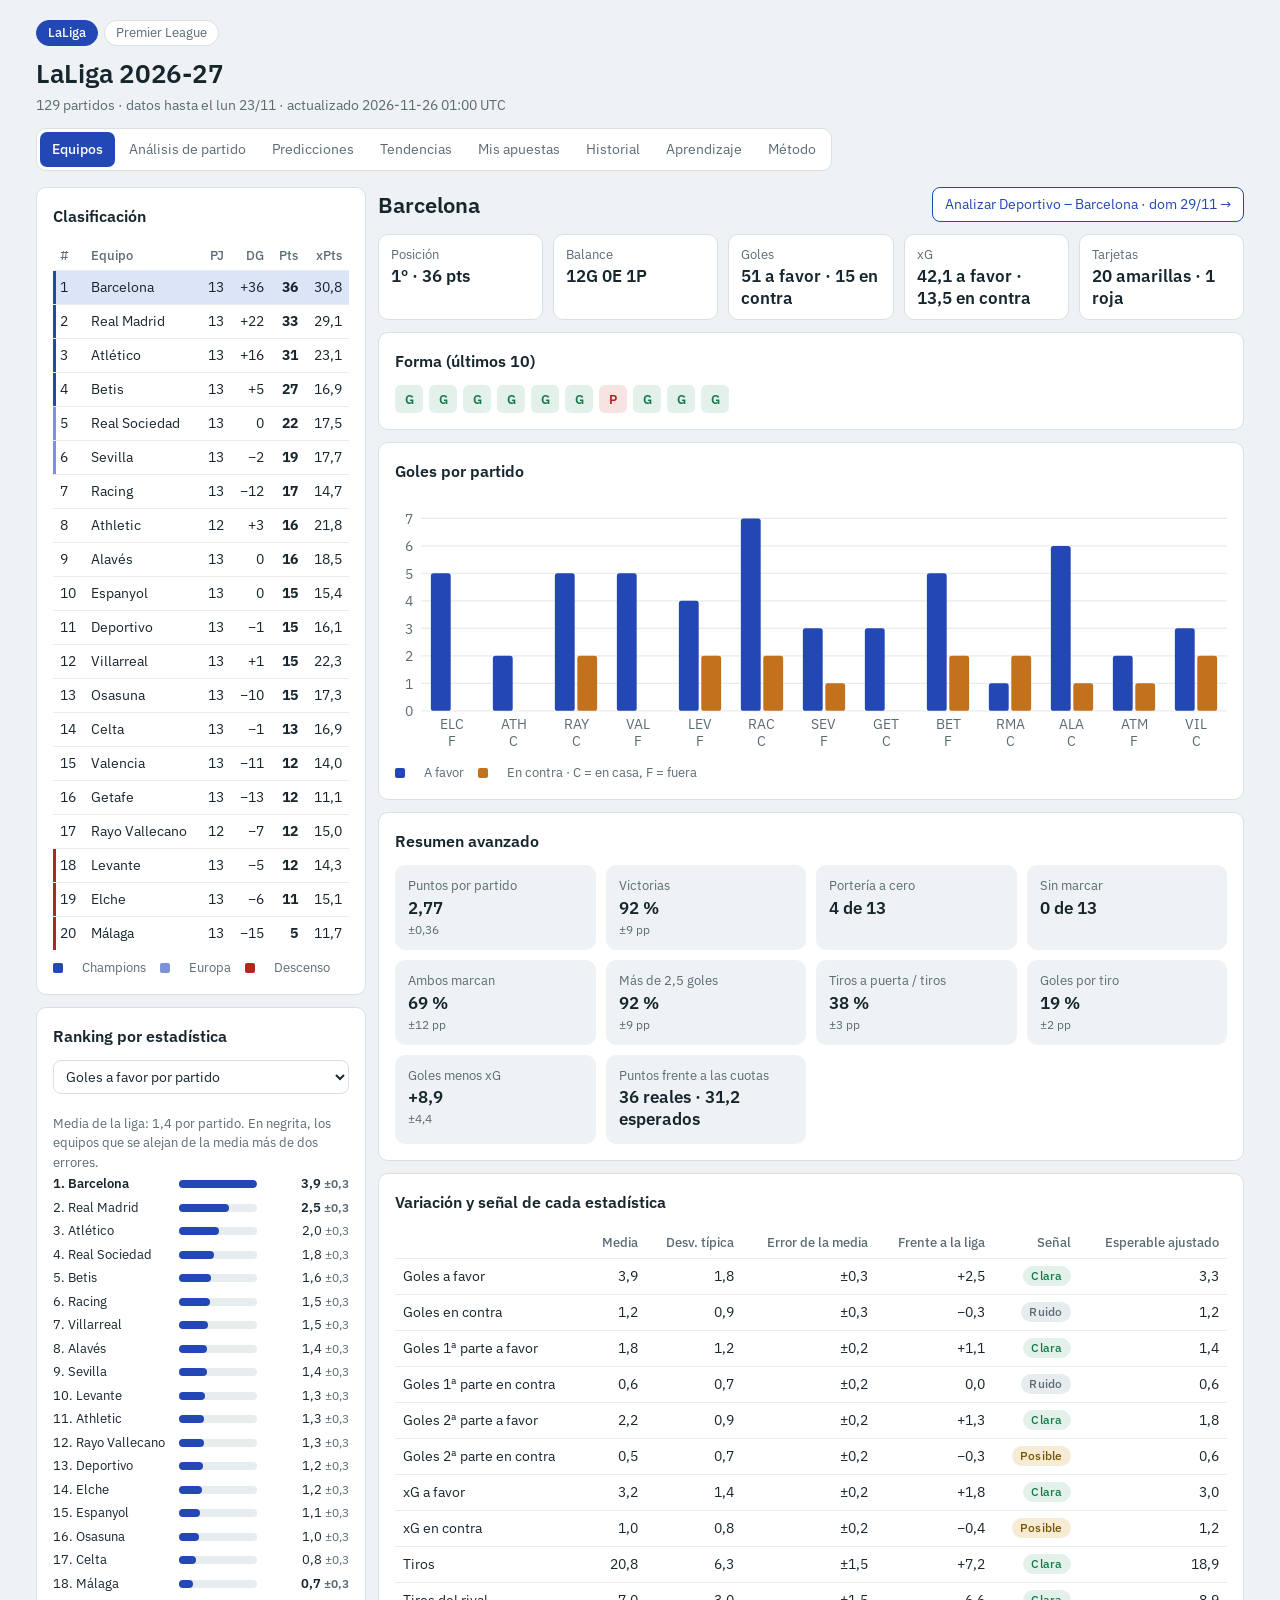
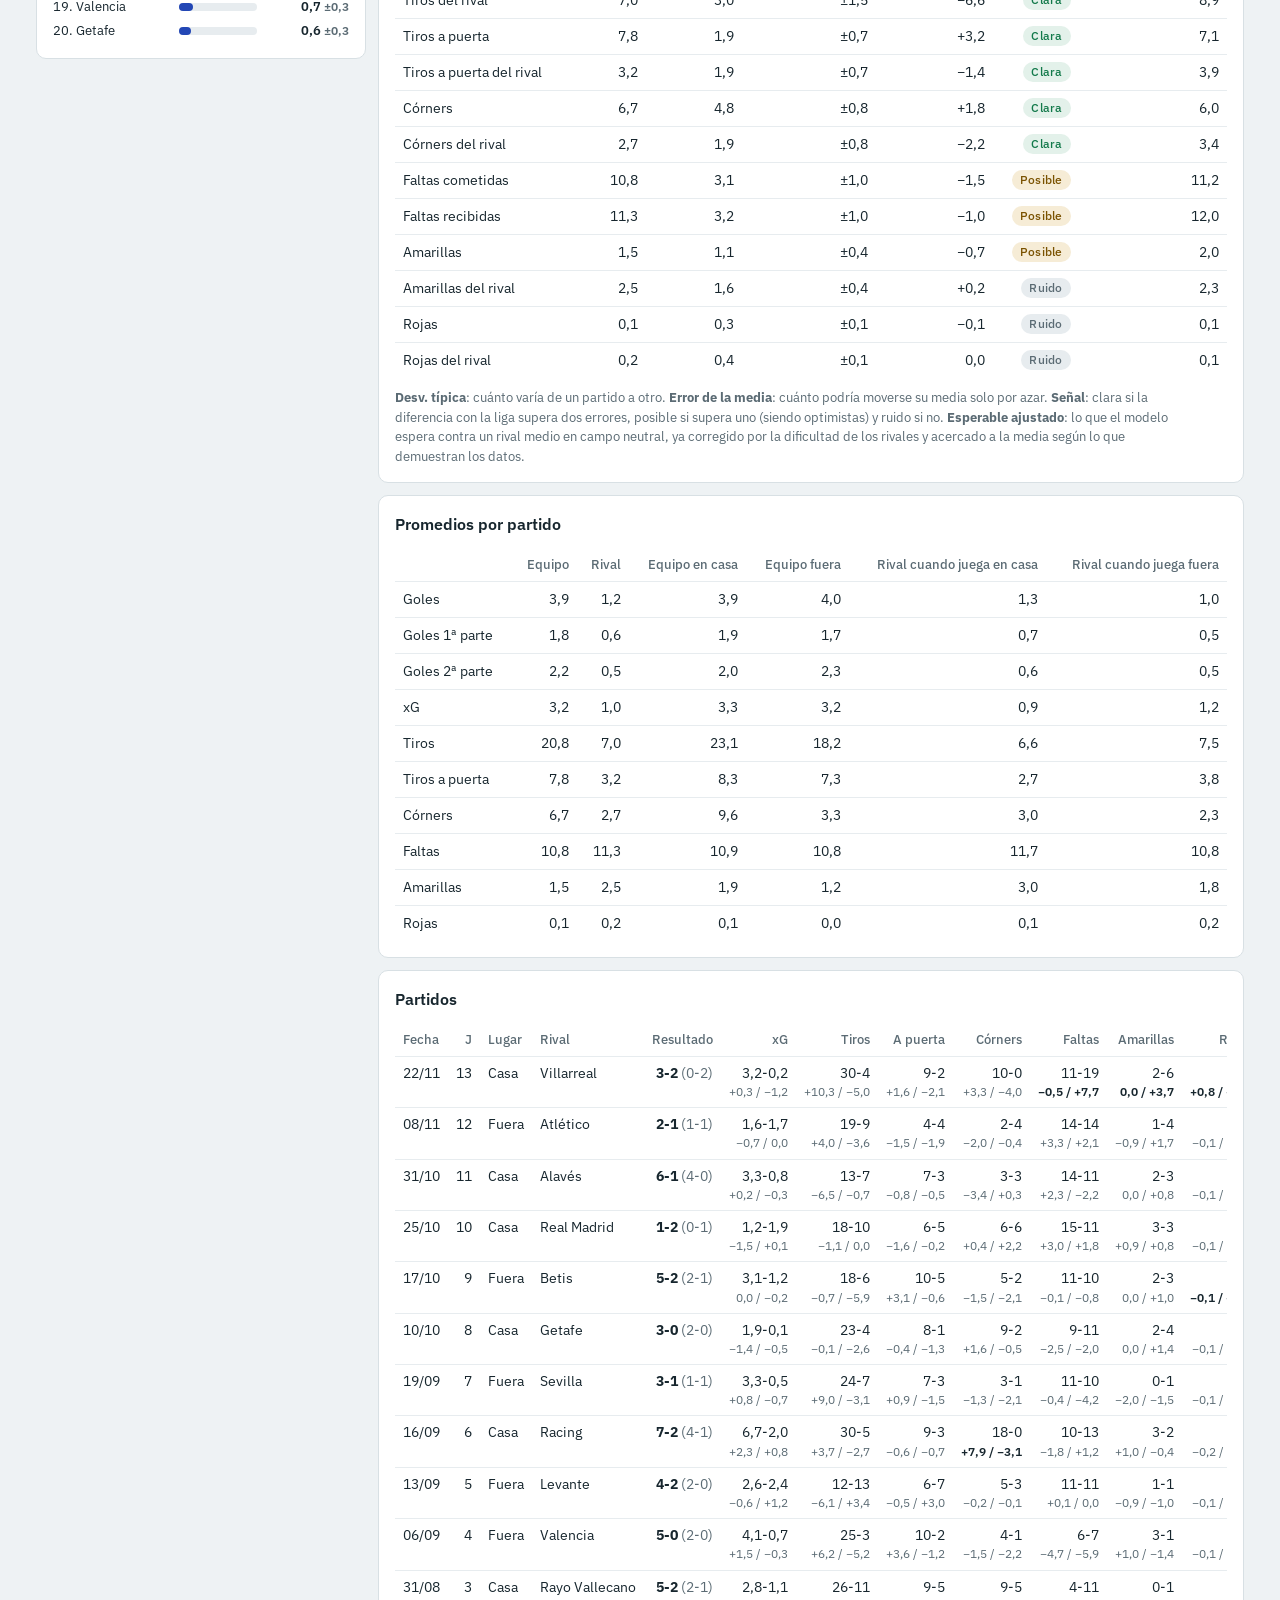
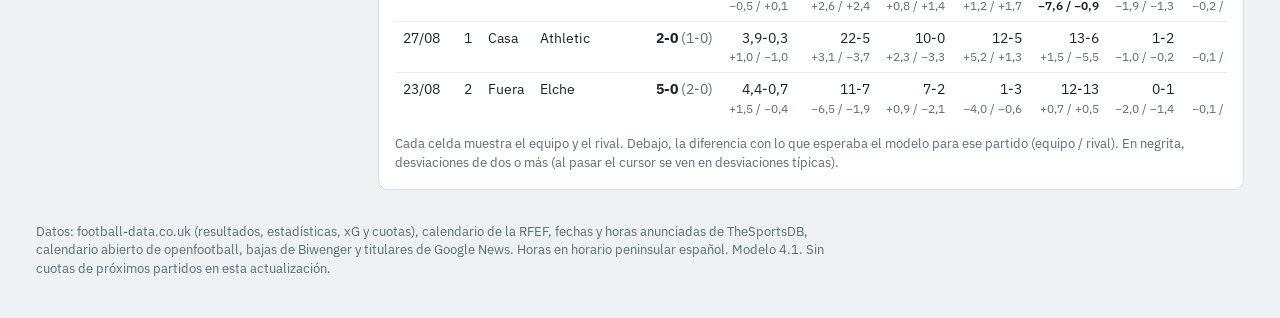
==== index.html @ 77616271 "Actualizar datos" ====
<!doctype html>
<html lang="es">
<meta charset="utf-8">
<meta name="viewport" content="width=device-width, initial-scale=1, viewport-fit=cover">
<title>LaLiga 2026-27</title>
<meta name="claude:viewport-fit-sides" content="cover">
<meta name="description" content="LaLiga 2026-27: clasificación, estadísticas, análisis de partidos y predicciones con datos solo de esta temporada, con un modelo que aprende cada jornada.">
<link rel="preconnect" href="https://fonts.googleapis.com">
<link rel="preconnect" href="https://fonts.gstatic.com" crossorigin>
<link href="https://fonts.googleapis.com/css2?family=IBM+Plex+Mono:wght@500;600&family=IBM+Plex+Sans:wght@400;500;600&display=swap" rel="stylesheet">
<style>/* Panel de datos: cabecera con resumen y pestañas; columnas que se apilan en móvil; tablas densas con cifras tabulares. */
:root{
  --bg:#EEF2F4;--s:#FFFFFF;--ink:#17262E;--mu:#5B6B74;--ln:#D8E0E4;--ln2:#E7ECEF;
  --ac:#2347B5;--on-ac:#FFFFFF;--as:#DCE4F8;
  --s1:#2347B5;--s2:#C2711C;--nt:#9AA5AB;--on1:#FFFFFF;--on2:#17262E;--on3:#17262E;
  --up:#12794A;--upb:#E3F1EA;--dn:#B3261E;--dnb:#F7E3E1;--wr:#7A5200;--wrb:#F6ECD6;
  --ucl:#2347B5;--uel:#7B93D6;--rel:#B3261E;
  --sans:"IBM Plex Sans",system-ui,-apple-system,"Segoe UI",sans-serif;
  --mono:"IBM Plex Mono",ui-monospace,SFMono-Regular,Menlo,monospace;
  color-scheme:light;
  padding-top:env(safe-area-inset-top,0px);padding-bottom:env(safe-area-inset-bottom,0px);
}
@media (prefers-color-scheme:dark){:root:not([data-theme="light"]){
  --bg:#10181D;--s:#18232A;--ink:#E7EEF1;--mu:#93A4AD;--ln:#2A3943;--ln2:#22303A;
  --ac:#7C9BFF;--on-ac:#0D1630;--as:#25335F;
  --s1:#6684EE;--s2:#BF7D33;--nt:#6E7C84;--on1:#0D1630;--on2:#1A1206;--on3:#0F171C;
  --up:#4CC98A;--upb:#163A2A;--dn:#FF8A80;--dnb:#43201E;--wr:#E8B860;--wrb:#3A2E14;
  --ucl:#7C9BFF;--uel:#4F66A8;--rel:#FF8A80;color-scheme:dark}}
:root[data-theme="dark"]{
  --bg:#10181D;--s:#18232A;--ink:#E7EEF1;--mu:#93A4AD;--ln:#2A3943;--ln2:#22303A;
  --ac:#7C9BFF;--on-ac:#0D1630;--as:#25335F;
  --s1:#6684EE;--s2:#BF7D33;--nt:#6E7C84;--on1:#0D1630;--on2:#1A1206;--on3:#0F171C;
  --up:#4CC98A;--upb:#163A2A;--dn:#FF8A80;--dnb:#43201E;--wr:#E8B860;--wrb:#3A2E14;
  --ucl:#7C9BFF;--uel:#4F66A8;--rel:#FF8A80;color-scheme:dark}
*{box-sizing:border-box}
html{-webkit-text-size-adjust:100%}
body{margin:0;background:var(--bg);color:var(--ink);font:400 15px/1.5 var(--sans)}
[hidden]{display:none!important}
.page{max-width:1240px;margin:0 auto;padding-block:20px 40px;padding-left:max(16px,env(safe-area-inset-left,0px));padding-right:max(16px,env(safe-area-inset-right,0px))}
h1,h2,h3{text-wrap:balance}
h1{font-size:26px;font-weight:600;margin:0;letter-spacing:-.01em}
.sub{color:var(--mu);margin:2px 0 0;font-size:14px}
.lgs{display:flex;flex-wrap:wrap;gap:6px;margin:0 0 8px;font-size:13px}
.lgs:empty{display:none}
.lgs a,.lgs span{padding:2px 11px;border-radius:99px;border:1px solid var(--ln);color:var(--mu);text-decoration:none;background:var(--s)}
.lgs a:hover{color:var(--ac);border-color:var(--ac)}
.lgs span{background:var(--ac);border-color:var(--ac);color:var(--on-ac);font-weight:500}
details > summary{cursor:pointer;color:var(--ac);font-size:13px;margin-top:10px}
details[open] > summary{margin-bottom:6px}
.top{display:flex;flex-wrap:wrap;align-items:flex-end;justify-content:space-between;gap:12px 24px;margin-bottom:16px}
.tabs{display:flex;flex-wrap:wrap;gap:2px;background:var(--s);border:1px solid var(--ln);border-radius:10px;padding:3px}
.tabs button{font:inherit;font-size:14px;color:var(--mu);background:none;border:0;border-radius:7px;padding:7px 12px;cursor:pointer}
.tabs button:hover{color:var(--ink)}
.tabs button[aria-selected="true"]{background:var(--ac);color:var(--on-ac);font-weight:500}
button:focus-visible,select:focus-visible,input:focus-visible{outline:2px solid var(--ac);outline-offset:2px}
.card{background:var(--s);border:1px solid var(--ln);border-radius:10px;padding:16px;margin-bottom:12px;min-width:0}
.card h2{font-size:16px;font-weight:600;margin:0 0 12px}
.card h3{font-size:14.5px;font-weight:600;margin:18px 0 8px}
.card > h3:first-child{margin-top:0}
.eq{display:grid;grid-template-columns:330px minmax(0,1fr);gap:12px;align-items:start}
.eq > *{min-width:0}
@media (max-width:900px){.eq{grid-template-columns:minmax(0,1fr)}}
.th,.mh{display:flex;flex-wrap:wrap;gap:8px 16px;align-items:center;justify-content:space-between;margin-bottom:12px}
.tn{font-size:22px;font-weight:600;margin:0}
.sc{overflow-x:auto;-webkit-overflow-scrolling:touch}
table{width:100%;border-collapse:collapse;font-size:14px;font-variant-numeric:tabular-nums}
th,td{padding:7px 8px;border-bottom:1px solid var(--ln2);text-align:left;vertical-align:top}
th{font-weight:500;color:var(--mu);font-size:12.5px;white-space:nowrap;vertical-align:bottom}
tbody tr:last-child td{border-bottom:0}
table.num td:not(:first-child),table.num th:not(:first-child){text-align:right;white-space:nowrap}
table.num td.l,table.num th.l,td.l{text-align:left!important}
abbr{text-decoration:none;cursor:help}
small,.mu{color:var(--mu)}
small{font-size:12px}
.b{font-weight:600}
.note{color:var(--mu);font-size:13px;margin:10px 0 0;max-width:100ch}
.legend{color:var(--mu);font-size:13px;margin:8px 0 0;display:flex;flex-wrap:wrap;gap:4px 14px;align-items:center}
.sw{display:inline-block;width:10px;height:10px;border-radius:2px;margin-right:5px;vertical-align:-1px}
.sw.s1,.sw.q0{background:var(--s1)}.sw.s2,.sw.q2{background:var(--s2)}.sw.q1{background:var(--nt)}
.sw.ucl{background:var(--ucl)}.sw.uel{background:var(--uel)}.sw.rel{background:var(--rel)}
.lk{font:inherit;color:inherit;background:none;border:0;padding:0;cursor:pointer;text-align:left}
.lk:hover{color:var(--ac);text-decoration:underline;text-underline-offset:2px}
.go{font:inherit;font-size:14px;color:var(--ac);background:var(--s);border:1px solid var(--ac);border-radius:8px;padding:6px 12px;cursor:pointer}
.go:hover{background:var(--as)}
table.lg td,table.lg th{padding:6px 7px}
table.lg td:nth-child(n+3),table.lg th:nth-child(n+3){text-align:right}
table.lg tr.on td,table.et tr.on td{background:var(--as)}
table.lg tr.ucl td:first-child{box-shadow:inset 3px 0 var(--ucl)}
table.lg tr.uel td:first-child{box-shadow:inset 3px 0 var(--uel)}
table.lg tr.rel td:first-child{box-shadow:inset 3px 0 var(--rel)}
table.sim tr.ucl td:first-child{box-shadow:inset 3px 0 var(--ucl)}
table.sim tr.rel td:first-child{box-shadow:inset 3px 0 var(--rel)}
select{font:inherit;font-size:14px;color:var(--ink);background:var(--s);border:1px solid var(--ln);border-radius:8px;padding:6px 8px;max-width:100%}
#rk-sel{width:100%;margin-bottom:10px}
.rk{display:grid;grid-template-columns:118px minmax(0,1fr) 84px;gap:8px;align-items:center;font-size:13px;padding:2px 0}
.rk > span:first-child{white-space:nowrap;overflow:hidden;text-overflow:ellipsis}
.rk > span:last-child{text-align:right;font-variant-numeric:tabular-nums}
.rk .bar{height:8px;background:var(--ln2);border-radius:4px;overflow:hidden}
.rk .bar i{display:block;height:100%;background:var(--s1);border-radius:0 4px 4px 0}
.rk.on{font-weight:600}
.tiles{display:grid;grid-template-columns:repeat(auto-fit,minmax(160px,1fr));gap:10px;margin-bottom:12px}
.tile{background:var(--s);border:1px solid var(--ln);border-radius:10px;padding:10px 12px;display:flex;flex-direction:column;gap:2px;min-width:0}
.tile span{color:var(--mu);font-size:12.5px}
.tile b{font-size:17px;font-weight:600;line-height:1.3}
.tiles.sm{margin:0}
.tiles.sm .tile{background:var(--bg);border-color:transparent}
.form{display:flex;flex-wrap:wrap;gap:6px}
.fm{font-style:normal;font-weight:600;font-size:13px;width:28px;height:28px;border-radius:6px;display:grid;place-items:center}
.fm.W{background:var(--upb);color:var(--up)}.fm.D{background:var(--ln2);color:var(--mu)}.fm.L{background:var(--dnb);color:var(--dn)}
.chip{display:inline-block;font-size:11.5px;font-weight:500;letter-spacing:.02em;padding:1px 8px;border-radius:99px;background:var(--ln2);color:var(--mu);white-space:nowrap;vertical-align:1px}
.chip.clear{background:var(--upb);color:var(--up)}
.chip.maybe,.chip.warn{background:var(--wrb);color:var(--wr)}
.chip.bad{background:var(--dnb);color:var(--dn)}
.dv{font-size:12px;color:var(--mu)}
.dv.b{color:var(--ink);font-weight:600}
table.mt td{line-height:1.3}
svg{display:block;width:100%;height:auto;min-width:480px;max-width:880px}
svg .grid{stroke:var(--ln2);stroke-width:1}
svg .ref{stroke:var(--mu);stroke-width:1;opacity:.55}
svg .ax{fill:var(--mu);font:11px var(--sans)}
svg .lab{fill:var(--ink);font:600 10.5px var(--mono)}
svg .s1{fill:var(--s1)}svg .s2{fill:var(--s2)}
svg .dot{fill:var(--s1);stroke:var(--s);stroke-width:2}
svg .dot.on{fill:var(--s2)}
svg .ln{fill:none;stroke:var(--s1);stroke-width:2;stroke-linejoin:round;stroke-linecap:round}
svg .an{fill:var(--ink);font:500 11.5px var(--sans)}
svg .hc rect{fill:transparent}
svg .hc .cx{stroke:var(--mu);stroke-width:1;opacity:0}
svg .hc .hd{fill:var(--s1);stroke:var(--s);stroke-width:2;opacity:0}
svg .hc:hover .cx{opacity:.5}
svg .hc:hover .hd{opacity:1}
.ctr{display:flex;flex-wrap:wrap;gap:8px 14px;align-items:center;margin-bottom:6px}
.ctr label{color:var(--mu);font-size:14px;display:inline-flex;gap:6px;align-items:center}
#fx-sel{flex:1 1 300px;min-width:0}
.seg{display:inline-flex;border:1px solid var(--ln);border-radius:8px;overflow:hidden;background:var(--s)}
.seg button{font:inherit;font-size:14px;color:var(--mu);background:none;border:0;padding:6px 12px;cursor:pointer}
.seg button + button{border-left:1px solid var(--ln)}
.seg button[aria-pressed="true"]{background:var(--ac);color:var(--on-ac)}
.seg button:disabled{opacity:.5;cursor:not-allowed}
.ck input{accent-color:var(--ac);width:16px;height:16px;margin:0}
.pbs{display:grid;gap:8px}
.pb{display:grid;grid-template-columns:82px minmax(0,1fr);align-items:center;gap:10px}
.pbl{color:var(--mu);font-size:13px}
.pbar{display:flex;gap:2px;height:28px}
.pbar i{display:flex;align-items:center;justify-content:center;font-style:normal;font-size:12.5px;font-weight:600;min-width:0;overflow:hidden;white-space:nowrap}
.pbar i:first-child{border-radius:6px 0 0 6px}.pbar i:last-child{border-radius:0 6px 6px 0}
.pbar .q0{background:var(--s1);color:var(--on1)}.pbar .q1{background:var(--nt);color:var(--on3)}.pbar .q2{background:var(--s2);color:var(--on2)}
.concl .cl{margin:0;padding-left:18px;display:grid;gap:7px}
.concl .cl li{max-width:90ch}
table.et td{line-height:1.35}
table.et td.ln{font-size:12.5px;color:var(--mu)}
table.vt td:first-child{min-width:210px}
table.xt th:nth-child(6),table.xt td:nth-child(6){border-left:1px solid var(--ln)}
.heat{display:inline-grid;grid-template-columns:repeat(20,9px);gap:1px;vertical-align:middle}
.heat i{position:relative;display:block;height:16px;background:var(--ln2);border-radius:2px}
.heat i::after{content:"";position:absolute;inset:0;border-radius:2px;background:var(--s1);opacity:var(--p)}
.prose{max-width:860px}
.prose h2{font-size:18px}
.prose p,.prose dd{max-width:75ch}
.prose dt{font-weight:600;margin-top:8px}
.prose dd{margin:2px 0 0 0;color:var(--mu)}
.foot{color:var(--mu);font-size:12.5px;margin-top:20px;max-width:100ch}
@media (max-width:560px){
  h1{font-size:22px}
  .tabs{width:100%}
  .tabs button{flex:1 1 auto;padding:7px 8px}
  .card{padding:14px}
  .pb{grid-template-columns:72px minmax(0,1fr)}
}
.tvs{display:inline-flex;gap:2px;vertical-align:middle}
.tv{display:inline-block;min-width:22px;padding:1px 3px;border-radius:4px;font-size:12px;text-align:center;font-variant-numeric:tabular-nums}
.tv.hit{background:var(--upb);color:var(--up)}.tv.miss{background:var(--dnb);color:var(--dn)}
.tin{font:inherit;font-size:13px;color:var(--ink);background:var(--s);border:1px solid var(--ln);border-radius:6px;padding:3px 5px;text-align:right}
table.tt td{vertical-align:middle}
.story{max-width:90ch;margin:0 0 10px;line-height:1.55}
.tvrow{display:flex;flex-wrap:wrap;gap:8px 18px;margin:0 0 10px;align-items:center}
.tvrow small{color:var(--mu);margin-right:4px}
.br{display:grid;grid-template-columns:minmax(0,1fr) auto;gap:4px 16px;padding:11px 0;border-bottom:1px solid var(--ln2);line-height:1.45}
.br:last-child{border-bottom:0}
.br .bt{font-weight:600}
.br .bm{color:var(--mu);font-size:13px}
.br .bx{display:flex;flex-wrap:wrap;gap:4px 16px;margin:3px 0}
.br .bs{display:flex;flex-direction:column;align-items:flex-end;gap:6px;white-space:nowrap}
.br .bs b{font-size:15px;font-variant-numeric:tabular-nums}
.card h3.bj{margin:16px 0 2px;padding-bottom:6px;border-bottom:1px solid var(--ln)}
.card h3.bj:first-of-type{margin-top:0}
.card h3.bj .mu{font-weight:400}
.nws{display:grid;grid-template-columns:repeat(auto-fit,minmax(300px,1fr));gap:12px 28px}
.nws .nw{min-width:0}
.card .nws h3{margin:0 0 8px}
.nws h4{font-size:13.5px;font-weight:600;margin:14px 0 6px;color:var(--mu)}
.nwc{background:var(--bg);border-radius:8px;padding:10px 14px;margin:0 0 16px}
ul.nl{list-style:none;margin:0;padding:0;display:grid;gap:8px}
ul.nl li{line-height:1.4}
ul.nl a{color:var(--ink);text-decoration:underline;text-decoration-color:var(--ln);text-underline-offset:2px}
ul.nl a:hover{color:var(--ac);text-decoration-color:var(--ac)}
</style>
<div class="page">
<header class="top">
  <div><nav class="lgs" id="lgs" aria-label="Liga"></nav><h1>LaLiga 2026-27</h1><p class="sub" id="sub"></p></div>
  <nav class="tabs" role="tablist" aria-label="Secciones">
    <button role="tab" data-view="equipos" aria-selected="true">Equipos</button>
    <button role="tab" data-view="partido" aria-selected="false">Análisis de partido</button>
    <button role="tab" data-view="predicciones" aria-selected="false">Predicciones</button>
    <button role="tab" data-view="tendencias" aria-selected="false">Tendencias</button>
    <button role="tab" data-view="apuestas" aria-selected="false">Mis apuestas</button>
    <button role="tab" data-view="historial" aria-selected="false">Historial</button>
    <button role="tab" data-view="aprendizaje" aria-selected="false">Aprendizaje</button>
    <button role="tab" data-view="metodo" aria-selected="false">Método</button>
  </nav>
</header>
<main>
  <section id="v-equipos" class="eq">
    <div>
      <section class="card"><h2>Clasificación</h2><div id="tabla"></div></section>
      <section class="card"><h2>Ranking por estadística</h2><select id="rk-sel" aria-label="Estadística del ranking"></select><div id="rank"></div></section>
    </div>
    <div id="team"></div>
  </section>
  <section id="v-partido" hidden><div id="c-partido"></div></section>
  <section id="v-predicciones" hidden><div id="c-pred"></div></section>
  <section id="v-tendencias" hidden><div id="c-tend"></div></section>
  <section id="v-apuestas" hidden><div id="c-bets"></div></section>
  <section id="v-historial" hidden><div id="c-hist"></div></section>
  <section id="v-aprendizaje" hidden><div id="c-learn"></div></section>
  <section id="v-metodo" hidden class="card prose">
    <h2>Cómo funciona</h2>
    <h3>Datos</h3>
    <p>Los resultados, las estadísticas de cada partido (tiros, córners, faltas, tarjetas), el xG<span id="m-ref"></span> y las cuotas de cierre salen del CSV de football-data.co.uk. Las fechas y horas de las próximas jornadas se toman de TheSportsDB en cuanto la liga las anuncia (suele ser dos o tres semanas antes), y unos días antes de cada jornada, del archivo de próximos partidos de football-data, que trae también las cuotas. Si un partido aún no tiene horario, se usa <span id="m-cal">el calendario de la liga</span>, sin hora. Las bajas, dudas y sanciones salen de los juegos de fantasy (Biwenger en LaLiga y el oficial de la Premier), y los titulares sobre lesiones y convocatorias, de Google News; el modelo no los usa, pero el análisis de cada partido los muestra. Para saber cuánto pesa cada baja se cuentan las titularidades, los minutos, los goles y las asistencias de cada jugador esta temporada (en LaLiga, de las actas de cada jornada de Biwenger; en la Premier, del Fantasy), y el análisis resume si falta el máximo goleador, el portero titular o varios titulares habituales de una misma línea, y si la baja es nueva o el equipo ya jugó sin él su último partido. GitHub descarga todo dos veces al día y regenera esta página. Solo se usan datos de esta temporada. Las horas están en horario peninsular español.<span id="m-cards"></span></p>
    <h3>Modelo de goles</h3>
    <p>Cada equipo tiene un ataque y una defensa, y todos comparten una ventaja de local. Los goles esperados de un partido salen de combinar la media de la liga, el ataque de un equipo, la defensa del otro y, para el local, la ventaja de jugar en casa. Para estimar esos valores se mezclan goles reales y xG, porque el xG depende menos del azar; la versión por defecto los mezcla al 50 %, y el propio modelo puede cambiar a otra versión si predice mejor (ver Aprendizaje).</p>
    <p>Con pocos partidos, un equipo puede parecer mucho mejor o peor de lo que es, así que los valores se acercan a la media de la liga. Cuánto se acercan no está fijado a mano: se calcula con los propios datos según cuánto se diferencian de verdad los equipos. A medida que avanza la temporada, se encogen menos.</p>
    <p>La probabilidad de cada marcador sale de una distribución de Poisson, con la corrección de Dixon-Coles para los marcadores bajos (0-0, 1-0, 0-1 y 1-1), que es donde el Poisson simple se equivoca, y promediando sobre la incertidumbre de cada parámetro.</p>
    <h3>Estadísticas</h3>
    <p>El mismo esquema de ataque y defensa se ajusta por separado para xG, tiros, tiros a puerta, córners, faltas, tarjetas y goles de la primera parte. Cada estadística tiene su propia ventaja de local y su propia variación: los córners varían de un partido a otro más de lo que daría el azar puro, y las faltas, menos. Así, cada valor esperado tiene en cuenta al rival y el campo y, cuando se conoce el árbitro, también su efecto en tarjetas y faltas.</p>
    <h3>Error, señal y modos</h3>
    <p>El error es cuánto podría moverse una media solo por azar con los partidos jugados. Una diferencia es <b>clara</b> si supera dos errores, <b>posible</b> si supera uno y <b>ruido</b> si no llega. En el análisis de partido, el modo optimista da por buenas las diferencias de más de un error y los umbrales con al menos un 60 % de probabilidad; el prudente exige dos errores y un 70 %.</p>
    <p>El rango de una media no es lo mismo que lo que puede pasar en un partido: un equipo que promedia 5 córners puede sacar 1 o 10. Por eso el análisis separa el rango de la media de la probabilidad de superar cada línea en ese partido.</p>
    <h3>Rivales parecidos</h3>
    <p>Para un partido A–B se miran los partidos de A contra los equipos que están a pocos puestos de B en la clasificación actual, y al revés. Cada uno de esos partidos se compara con lo que esperaba el modelo, que ya tiene en cuenta el rival y el campo. La media de esas diferencias ajusta la estimación solo en la medida en que los datos de toda la liga demuestran que el rendimiento cambia de verdad según la zona de la tabla del rival. Si no lo demuestran, el cruce se muestra pero no mueve las cifras.</p>
    <h3>Simulación</h3>
    <p>Se juega el resto de la liga <span id="m-sims">5.000</span> veces. En cada simulación se sortea la fuerza de cada equipo con su incertidumbre, más una variación extra porque los equipos cambian durante la temporada por lesiones, entrenadores o fichajes. <span id="m-tb"></span></p>
    <h3>Tendencias</h3>
    <p>Una tendencia solo aparece si un equipo superó (o no llegó a) una línea en sus 5 últimos partidos, o en los 4 últimos seguidos; también contra todos los rivales parecidos al de hoy (al menos 2 partidos) y en sus últimos partidos en el mismo campo. Además, la línea tiene que ir más allá de lo que espera el modelo, que le da un 50 % o menos. Las mismas reglas, aplicadas a cada partido de la temporada con los datos anteriores a él, forman el historial de la pestaña, y ese historial corrige poco a poco la probabilidad que el modelo da a las tendencias nuevas.</p>
    <h3>Aprendizaje</h3>
    <p>En cada actualización el modelo se revisa con la prueba retrospectiva, en la que cada partido se predice solo con los anteriores. Con ella hace cuatro cosas: elige entre varias versiones del modelo de goles la que mejor ha predicho, pero solo cambia si la mejora supera el error, para no cambiar por azar; aprende cuánto pesar frente a las cuotas del mercado, buscando la mezcla que mejor habría predicho los partidos ya jugados; si el CSV trae el árbitro, estima cuánto se aparta cada uno en tarjetas y faltas, acercándolo a la media según los partidos que haya dirigido; y corrige la probabilidad de las tendencias según cuánto se han cumplido las anteriores, con un peso que crece con el número de casos. La pestaña Aprendizaje muestra qué ha aprendido y cómo cambia cada jornada.</p>
    <h3>Registro de predicciones</h3>
    <p>En cada actualización se guardan las predicciones de los partidos de los próximos diez días. Se van renovando con los datos nuevos hasta el día del partido y a partir de ahí quedan congeladas. Cuando llega el resultado se evalúan frente a lo que pasó y frente a las cuotas de cierre, y se cuentan los aciertos de la jornada: el ganador, el marcador, más o menos de 2,5 goles, si marcan los dos y si cada total del partido (goles, tiros, córners, faltas, tarjetas...) cayó dentro del rango que se daba, la media ± una desviación típica de un partido. Cada recuento se compara con los aciertos que correspondían a las probabilidades del propio modelo. Los partidos anteriores al registro tienen predicciones reconstruidas, calculadas solo con los partidos previos a cada uno; se marcan aparte porque se hicieron con el código actual.</p>
    <h3>Límites</h3>
    <p>Con pocos partidos por equipo, casi todo tiene mucho error. El modelo no sabe nada de lesiones, alineaciones, rotaciones ni cambios de entrenador, y las casas de apuestas sí lo tienen en cuenta; por eso, en la prueba retrospectiva, el mercado predice mejor el resultado. Esto es una herramienta de análisis, no un consejo de apuestas.</p>
    <h3>Glosario</h3>
    <dl>
      <dt>xG (goles esperados)</dt><dd>Calidad de las ocasiones: la probabilidad de gol de cada tiro según su distancia, su ángulo y el tipo de jugada, sumada en todo el partido.</dd>
      <dt>xPts (puntos esperados)</dt><dd>Los puntos que habría sumado un equipo si cada partido se hubiera decidido según el xG de los dos equipos.</dd>
      <dt>Log-loss y Brier</dt><dd>Miden lo buenas que han sido unas probabilidades; cuanto más bajas, mejor. Repartir un tercio a cada resultado da una log-loss de 1,10.</dd>
      <dt>Prueba retrospectiva</dt><dd>Predecir cada partido ya jugado con un modelo ajustado solo con los partidos anteriores, como si se hubiera hecho en su momento.</dd>
      <dt>Margen de las casas</dt><dd>Las probabilidades que implican las cuotas suman más del 100 %. Ese exceso se quita repartiéndolo en proporción a cada resultado.</dd>
      <dt>Cuota de cierre</dt><dd>La última cuota antes del partido, la que incorpora más información.</dd>
      <dt>pp (puntos porcentuales)</dt><dd>Diferencia entre dos porcentajes: de 40 % a 45 % son 5 pp.</dd>
    </dl>
  </section>
</main>
<footer class="foot" id="foot"></footer>
</div>
<script>window.DATA={"meta":{"gen":"2026-11-26 01:00 UTC","today":"2026-11-26","last":"2026-11-23","n":129,"ver":"4.1","fx":0,"pend":251,"sims":5000,"warn":[],"league":"laliga","name":"LaLiga","title":"LaLiga 2026-27","zones":{"ucl":4,"uel":2,"rel":3},"tiebreak":"los empates a puntos se resuelven como en el art. 10 de las normas de competición de la RFEF: entre dos equipos, la diferencia de goles en sus partidos; entre más de dos, los puntos y luego la diferencia de goles en los partidos entre ellos; después, la diferencia de goles general y los goles a favor (el juego limpio se sustituye por un sorteo)","cards_note":null,"leagues":[{"key":"laliga","name":"LaLiga","url":"https://jaimedhc.github.io/laliga-dashboard/"},{"key":"premier","name":"Premier League","url":"https://jaimedhc.github.io/laliga-dashboard/premier.html"}],"sources":"football-data.co.uk (resultados, estadísticas, xG y cuotas), calendario de la RFEF, fechas y horas anunciadas de TheSportsDB, calendario abierto de openfootball, bajas de Biwenger y titulares de Google News","cal_label":"Fecha del calendario de la RFEF","cal_fallback":"el calendario abierto de openfootball y, si falta, el de la RFEF","refs":false},"teams":["Alaves","Ath Bilbao","Ath Madrid","Barcelona","Betis","Celta","Elche","Espanol","Getafe","La Coruna","Levante","Malaga","Osasuna","Real Madrid","Santander","Sevilla","Sociedad","Valencia","Vallecano","Villarreal"],"names":["Alavés","Athletic","Atlético","Barcelona","Betis","Celta","Elche","Espanyol","Getafe","Deportivo","Levante","Málaga","Osasuna","Real Madrid","Racing","Sevilla","Real Sociedad","Valencia","Rayo Vallecano","Villarreal"],"short":["ALA","ATH","ATM","BAR","BET","CEL","ELC","ESP","GET","DEP","LEV","MAL","OSA","RMA","RAC","SEV","RSO","VAL","RAY","VIL"],"M":[["2026-08-15","19:30",1,0,8,3,0,0,0,1.93,0.24,18,6,8,2,5,3,16,13,4,3,0,1,2.32,2.76,3.75,3.32,1.32,null],["2026-08-15","21:30",1,15,18,2,1,0,1,2.19,1.89,13,6,4,3,1,2,18,18,4,4,1,0,2.49,2.92,3.19,2.53,1.5,null],["2026-08-16","17:00",1,14,19,2,2,2,2,1.87,0.66,17,12,3,7,6,10,14,14,2,4,0,0,3.69,3.77,1.92,1.52,2.47,null],["2026-08-16","19:00",1,7,10,3,0,2,0,1.56,0.28,16,4,6,0,0,1,17,7,3,0,0,0,2.1,3.23,3.71,2.13,1.68,null],["2026-08-17","21:00",1,9,6,1,1,1,0,0.34,1.41,8,11,3,6,2,6,17,12,2,2,0,0,2.19,3.15,3.53,2.25,1.61,null],["2026-08-19","21:00",1,2,11,2,0,0,0,0.93,0.15,15,5,6,1,6,1,17,11,2,3,0,0,1.46,4.51,6.53,1.63,2.22,null],["2026-08-20","21:00",2,18,0,1,1,0,0,0.42,2.0,8,15,3,3,9,7,14,13,1,2,0,0,2.42,3.07,3.07,2.3,1.59,null],["2026-08-21","21:00",2,4,16,1,0,0,0,1.24,1.36,18,9,7,3,4,5,9,12,3,3,0,0,2.11,3.43,3.38,1.78,1.97,null],["2026-08-22","17:00",2,1,15,1,3,0,1,1.25,0.41,18,7,8,4,10,3,11,16,2,5,1,0,1.75,3.57,4.79,2.1,1.69,null],["2026-08-22","19:30",2,17,5,0,0,0,0,0.58,0.66,8,7,2,3,1,2,17,17,2,3,0,0,2.42,3.12,3.04,2.26,1.6,null],["2026-08-22","21:30",2,7,13,1,2,1,1,1.05,2.7,8,21,3,8,0,8,19,7,5,1,0,0,7.35,4.88,1.39,1.52,2.45,null],["2026-08-23","17:00",2,2,19,2,2,0,0,0.78,3.6,19,13,4,6,5,3,12,13,3,2,1,0,1.78,3.83,4.15,1.62,2.22,null],["2026-08-23","19:30",2,8,14,1,0,0,0,1.24,1.3,12,6,1,3,8,6,14,17,1,3,0,0,2.27,3.07,3.42,2.2,1.64,null],["2026-08-23","21:30",2,6,3,0,5,0,2,0.7,4.38,7,11,2,7,3,1,13,12,1,0,0,0,8.35,5.52,1.32,1.47,2.62,null],["2026-08-24","19:30",2,12,10,0,0,0,0,0.67,1.31,12,11,7,1,9,4,9,12,2,1,0,0,1.9,3.38,4.21,2.14,1.67,null],["2026-08-24","21:30",2,11,9,1,1,1,1,1.97,1.11,13,6,2,4,7,4,12,12,1,4,0,0,2.36,3.05,3.2,2.23,1.63,null],["2026-08-25","21:00",1,17,4,0,1,0,0,1.12,0.71,16,15,3,3,8,2,10,11,2,1,0,0,2.61,3.23,2.72,2.09,1.7,null],["2026-08-26","21:00",1,13,16,4,1,1,1,3.14,0.56,20,10,11,3,4,7,10,8,3,3,0,0,1.18,7.37,12.96,1.31,3.37,null],["2026-08-27","20:30",1,5,12,1,2,1,0,0.13,2.68,4,13,2,5,5,3,7,16,0,1,1,0,1.85,3.29,4.63,2.27,1.6,null],["2026-08-27","21:00",1,3,1,2,0,1,0,3.91,0.25,22,5,10,0,12,5,13,6,1,2,0,0,1.22,6.64,10.81,1.31,3.34,null],["2026-08-28","19:00",3,14,6,3,2,3,0,1.72,1.04,13,18,6,7,5,10,17,19,2,1,0,0,1.95,3.58,3.75,1.69,2.1,null],["2026-08-28","21:30",3,0,19,1,0,1,0,0.81,1.4,9,19,2,6,5,9,15,8,3,1,0,0,3.03,3.44,2.26,1.78,1.96,null],["2026-08-29","17:00",3,10,4,5,2,2,2,2.76,1.92,19,20,10,6,5,8,9,7,1,1,0,0,3.1,3.34,2.27,1.83,1.93,null],["2026-08-29","19:00",3,16,7,2,1,1,1,1.66,0.76,17,11,10,3,7,3,19,14,2,4,0,0,1.85,3.68,4.02,1.72,2.05,null],["2026-08-29","21:30",3,15,2,1,3,0,3,0.89,0.93,20,12,5,5,4,2,20,16,2,2,0,0,3.99,3.43,1.93,2.03,1.75,null],["2026-08-30","17:00",3,13,11,4,0,3,0,2.4,0.72,19,14,8,1,9,6,6,9,0,2,0,0,1.09,10.72,21.88,1.21,4.21,null],["2026-08-30","19:30",3,9,17,3,1,2,1,1.42,1.33,11,12,4,4,5,5,14,5,2,1,1,0,2.72,2.98,2.82,2.36,1.56,null],["2026-08-30","21:30",3,5,1,0,2,0,2,0.57,2.64,8,17,2,7,4,7,8,17,0,3,0,0,2.77,3.1,2.65,2.27,1.6,null],["2026-08-31","19:30",3,12,8,1,0,1,0,1.67,0.65,10,11,2,1,1,3,17,14,5,4,0,0,2.15,2.85,4.08,3.01,1.37,null],["2026-08-31","21:30",3,3,18,5,2,2,1,2.83,1.09,26,11,9,5,9,5,4,11,0,1,0,0,1.1,10.44,19.91,1.19,4.49,null],["2026-09-03","21:00",6,16,5,0,0,0,0,0.97,0.36,16,7,5,2,11,3,15,11,2,3,0,0,1.76,3.66,4.52,1.76,2.01,null],["2026-09-04","21:00",4,4,13,1,0,0,0,0.93,3.46,10,20,5,8,6,10,11,13,3,5,0,0,5.87,5.0,1.44,1.37,3.0,null],["2026-09-05","16:15",4,1,2,3,0,0,0,1.41,1.03,11,15,4,5,3,8,8,6,0,1,0,0,2.7,3.31,2.56,1.87,1.88,null],["2026-09-05","18:30",4,18,14,3,2,2,2,1.61,0.48,16,9,10,4,9,6,15,12,3,2,2,0,1.96,3.62,3.65,1.62,2.23,null],["2026-09-05","21:00",4,19,9,2,3,1,1,1.2,0.83,17,8,5,3,7,1,14,14,2,2,0,0,1.44,4.67,6.7,1.61,2.25,null],["2026-09-06","16:15",4,17,3,0,5,0,2,0.66,4.08,3,25,2,10,1,4,7,6,1,3,0,0,10.48,6.39,1.24,1.34,3.13,null],["2026-09-06","18:30",4,0,12,5,2,2,0,1.19,1.63,12,7,7,5,4,1,14,13,1,2,0,0,2.2,3.11,3.5,2.4,1.54,null],["2026-09-06","18:30",4,11,10,0,0,0,0,1.59,0.98,10,11,3,3,6,4,15,11,4,2,0,0,2.41,3.29,2.91,1.86,1.9,null],["2026-09-06","21:00",4,7,15,1,1,0,0,1.22,0.53,12,6,3,3,0,4,17,13,2,3,0,1,2.3,3.16,3.23,2.19,1.64,null],["2026-09-07","19:00",4,8,5,1,1,1,0,0.81,0.96,10,16,2,3,3,5,8,9,4,2,1,0,2.74,2.67,3.06,3.29,1.32,null],["2026-09-07","21:30",4,6,16,2,3,0,2,2.47,0.58,20,13,10,6,6,7,9,8,4,1,0,1,3.05,3.38,2.26,1.74,2.03,null],["2026-09-11","21:00",5,15,17,1,0,0,0,0.93,0.1,13,3,4,0,6,4,8,12,1,2,0,0,1.76,3.53,4.79,2.13,1.68,null],["2026-09-12","14:00",5,14,0,2,1,1,1,2.02,1.98,11,16,4,8,4,6,16,17,2,3,1,0,2.59,3.46,2.59,1.69,2.11,null],["2026-09-12","16:15",5,12,7,0,2,0,2,1.05,1.43,11,6,4,3,3,4,10,24,2,3,0,0,2.21,3.2,3.38,2.1,1.7,null],["2026-09-12","18:30",5,1,6,1,1,0,0,2.4,0.84,19,3,3,1,7,1,11,12,3,3,0,0,1.39,4.78,7.49,1.62,2.23,null],["2026-09-12","21:00",5,13,18,4,1,3,0,2.61,1.22,24,18,11,7,11,5,9,13,0,1,0,0,1.14,8.6,15.73,1.25,3.84,null],["2026-09-13","14:00",5,5,11,1,1,1,0,1.9,0.42,17,12,5,2,1,5,10,10,1,1,0,0,1.68,3.65,5.23,2.0,1.76,null],["2026-09-13","16:15",5,10,3,2,4,0,2,2.42,2.59,13,12,7,6,3,5,11,11,1,1,0,0,12.0,7.97,1.18,1.21,4.23,null],["2026-09-13","18:30",5,8,9,1,1,0,0,0.77,0.86,15,10,4,3,3,7,14,9,3,1,0,0,2.54,2.89,3.11,2.6,1.48,null],["2026-09-13","21:00",5,16,2,0,3,0,0,0.27,2.05,8,13,3,5,9,3,13,9,3,1,0,0,3.32,3.55,2.08,1.67,2.14,null],["2026-09-14","21:00",5,19,4,1,2,1,2,1.9,3.52,14,26,8,12,7,4,7,8,1,0,0,0,1.93,3.96,3.46,1.41,2.8,null],["2026-09-15","19:00",6,18,7,2,1,2,0,1.71,1.66,16,19,2,5,3,5,10,15,5,1,0,1,2.23,3.24,3.29,2.0,1.76,null],["2026-09-15","20:00",6,0,17,0,1,0,0,1.05,0.65,15,10,3,3,2,5,7,14,1,4,0,0,1.71,3.5,5.18,2.08,1.7,null],["2026-09-15","21:30",6,6,13,2,3,0,2,0.78,3.62,11,20,3,4,2,5,21,8,4,2,0,0,12.02,7.22,1.19,1.3,3.4,null],["2026-09-16","19:00",6,2,12,4,0,1,0,3.99,0.48,27,3,11,1,8,0,7,12,1,2,0,0,1.3,5.41,9.75,1.57,2.32,null],["2026-09-16","19:00",6,9,15,0,1,0,0,0.14,0.73,4,11,3,6,4,4,15,16,1,4,1,0,2.71,3.09,2.73,2.17,1.66,null],["2026-09-16","21:30",6,3,14,7,2,4,1,6.74,1.98,30,5,9,3,18,0,10,13,3,2,0,0,1.05,14.15,26.81,1.09,7.04,null],["2026-09-17","19:00",6,4,8,1,0,1,0,1.53,0.32,22,8,8,2,4,3,13,24,0,0,0,0,1.49,4.05,6.99,1.95,1.81,null],["2026-09-17","21:30",6,11,19,1,3,1,2,0.63,3.33,5,16,1,7,4,8,17,10,0,0,0,0,3.39,3.54,2.06,1.66,2.16,null],["2026-09-18","21:00",7,7,6,1,3,0,2,1.05,1.44,23,9,4,6,3,3,14,9,2,2,0,1,1.76,3.69,4.48,1.73,2.05,null],["2026-09-19","14:00",7,12,18,1,1,1,0,0.53,1.01,10,19,3,2,4,4,21,13,3,2,0,0,2.64,3.19,2.71,2.06,1.73,null],["2026-09-19","16:15",7,1,0,0,0,0,0,1.62,0.05,24,2,6,0,5,1,14,13,2,0,0,0,1.6,3.8,5.82,2.01,1.75,null],["2026-09-19","18:30",7,5,14,5,0,2,0,2.08,0.61,13,11,9,5,3,3,13,11,2,5,0,0,1.79,3.76,4.19,1.67,2.14,null],["2026-09-19","21:00",7,15,3,1,3,1,1,0.45,3.26,7,24,3,7,1,3,10,11,1,0,0,0,8.42,6.33,1.28,1.27,3.63,null],["2026-09-20","14:00",7,8,11,1,0,0,0,0.95,0.52,20,11,7,4,5,9,16,16,4,2,0,0,1.9,3.26,4.42,2.38,1.55,null],["2026-09-20","16:15",7,2,13,2,1,0,0,2.35,0.3,18,8,9,3,3,1,19,6,2,2,0,1,3.44,3.8,1.97,1.51,2.5,null],["2026-09-20","18:30",7,9,4,1,1,0,1,2.09,0.8,24,11,7,4,11,5,6,9,1,1,0,0,3.72,3.65,1.93,1.77,2.0,null],["2026-09-20","18:30",7,19,10,3,1,1,1,4.27,0.45,21,6,7,1,7,1,9,10,1,1,0,0,1.54,4.44,5.4,1.51,2.5,null],["2026-09-20","21:00",7,17,16,2,3,0,1,1.55,2.65,22,21,5,6,7,5,9,12,2,1,0,1,2.86,3.33,2.43,1.9,1.85,null],["2026-10-09","21:00",8,11,7,1,1,0,1,0.59,0.99,15,9,7,4,8,2,10,15,4,5,0,0,2.77,3.24,2.54,1.91,1.84,null],["2026-10-10","16:15",8,0,2,1,2,1,1,1.3,2.05,8,22,3,7,0,10,11,14,0,3,1,0,4.37,3.6,1.8,1.94,1.81,null],["2026-10-10","18:30",8,3,8,3,0,2,0,1.93,0.14,23,4,8,1,9,2,9,11,2,4,0,0,1.12,9.17,17.38,1.27,3.61,null],["2026-10-10","21:00",8,13,19,1,0,0,0,1.43,0.59,11,15,4,4,9,3,8,13,5,2,1,0,1.32,5.81,7.57,1.3,3.41,null],["2026-10-11","14:00",8,6,5,0,0,0,0,0.78,0.47,13,7,2,0,5,2,19,21,1,3,0,0,3.06,3.29,2.33,1.87,1.87,null],["2026-10-11","16:15",8,16,9,3,2,2,0,1.44,2.13,12,21,4,7,7,10,14,13,1,2,1,1,1.74,3.81,4.42,1.73,2.05,null],["2026-10-11","18:30",8,4,12,5,2,2,0,2.89,1.94,20,11,7,5,8,4,11,13,2,5,0,0,1.45,4.62,6.33,1.56,2.35,null],["2026-10-11","21:00",8,14,17,2,2,1,1,1.28,1.8,20,10,11,2,8,3,15,10,3,3,0,0,2.3,3.46,2.96,1.69,2.12,null],["2026-10-12","21:00",8,10,15,3,3,0,1,1.95,2.53,20,18,8,5,5,2,7,17,2,4,0,1,2.91,3.24,2.43,2.03,1.73,null],["2026-10-16","21:00",9,9,10,1,1,0,0,1.08,0.83,13,11,5,4,3,5,17,12,2,2,0,0,2.03,3.45,3.62,1.89,1.85,null],["2026-10-17","14:00",9,7,2,0,1,0,0,0.51,1.47,10,19,2,6,4,12,10,9,2,5,0,0,4.91,3.96,1.66,1.68,2.12,null],["2026-10-17","16:15",9,19,6,0,0,0,0,2.38,0.3,20,7,7,1,10,5,12,7,2,4,0,0,1.42,5.04,6.4,1.41,2.82,null],["2026-10-17","18:30",9,4,3,2,5,1,2,1.24,3.1,6,18,5,10,2,5,10,11,3,2,1,0,6.04,5.43,1.4,1.22,4.0,null],["2026-10-17","21:00",9,17,1,0,0,0,0,1.41,0.59,16,9,3,2,2,6,14,13,3,3,0,0,3.14,3.22,2.31,2.13,1.67,null],["2026-10-18","14:00",9,12,14,2,0,1,0,3.65,0.28,20,9,7,1,7,4,21,9,2,3,0,0,1.97,3.68,3.54,1.64,2.2,null],["2026-10-18","16:15",9,5,0,2,1,0,0,0.97,1.06,6,20,3,9,0,4,14,17,1,1,0,0,2.2,3.09,3.53,2.46,1.51,null],["2026-10-18","18:30",9,11,16,2,5,0,2,1.24,2.44,17,21,6,9,4,5,4,9,1,2,0,0,3.27,3.6,2.09,1.61,2.25,null],["2026-10-18","21:00",9,13,15,4,1,2,0,2.28,0.75,15,11,8,5,1,2,10,14,2,2,0,0,1.23,6.66,10.55,1.35,3.11,null],["2026-10-19","21:00",9,8,18,1,1,0,1,0.63,2.14,12,21,4,5,8,8,12,9,6,3,1,0,3.0,2.9,2.6,2.69,1.44,null],["2026-10-21","20:00",6,10,1,3,1,2,0,1.98,1.9,12,21,7,4,3,9,13,12,2,1,0,1,3.22,3.25,2.25,1.93,1.82,null],["2026-10-23","21:00",10,0,11,1,1,0,1,1.84,0.71,18,7,4,3,7,2,14,12,2,1,0,0,1.6,3.78,5.82,2.06,1.72,null],["2026-10-24","14:00",10,18,6,0,3,0,2,1.52,2.52,18,16,5,9,3,3,15,11,3,3,0,0,1.77,3.8,4.28,1.73,2.04,null],["2026-10-24","16:15",10,14,7,2,1,0,0,2.27,0.52,23,11,9,1,9,4,10,17,3,4,0,0,2.24,3.7,2.91,1.53,2.43,null],["2026-10-24","18:30",10,17,19,1,2,1,0,1.13,1.5,9,19,5,3,6,9,18,9,5,3,1,1,3.35,3.56,2.07,1.7,2.09,null],["2026-10-24","21:00",10,2,9,1,0,0,0,1.41,1.67,20,15,4,5,3,4,11,6,4,2,0,0,1.24,6.18,10.52,1.45,2.65,null],["2026-10-25","14:00",10,1,8,4,0,2,0,0.74,0.41,11,7,4,1,2,4,11,15,1,3,0,1,1.54,4.01,6.26,1.97,1.78,null],["2026-10-25","16:15",10,5,4,0,0,0,0,0.76,1.15,12,15,4,2,3,4,9,12,2,1,0,0,2.62,3.27,2.67,1.88,1.86,null],["2026-10-25","18:30",10,16,10,2,1,2,1,2.22,0.48,17,6,3,2,2,3,14,13,1,3,0,0,1.52,4.75,5.26,1.38,2.93,null],["2026-10-25","21:00",10,3,13,1,2,0,1,1.19,1.94,18,10,6,5,6,6,15,11,3,3,0,0,1.58,5.65,3.95,1.16,5.0,null],["2026-10-26","21:00",10,15,12,2,0,1,0,1.14,0.77,17,10,7,2,7,4,11,8,1,2,0,0,1.93,3.37,4.14,2.16,1.66,null],["2026-10-30","21:00",11,19,7,0,1,0,0,0.88,0.22,14,5,4,3,7,3,15,13,3,3,0,0,1.36,5.3,7.2,1.4,2.83,null],["2026-10-31","14:00",11,10,2,0,2,0,1,1.4,0.7,20,11,4,5,5,3,7,7,0,0,0,0,6.09,4.76,1.46,1.47,2.61,null],["2026-10-31","16:15",11,18,5,3,0,1,0,1.09,1.39,14,11,8,0,4,3,11,16,2,1,0,0,2.42,3.16,3.0,2.16,1.66,null],["2026-10-31","18:30",11,4,11,2,1,2,0,1.8,1.16,24,10,6,5,10,3,10,15,2,2,0,0,1.31,5.51,8.94,1.49,2.55,null],["2026-10-31","21:00",11,3,0,6,1,4,0,3.26,0.76,13,7,7,3,3,3,14,11,2,3,0,0,1.1,10.86,19.13,1.16,4.96,null],["2026-11-01","14:00",11,8,15,3,1,0,1,1.58,0.77,11,12,5,4,2,2,18,18,2,4,0,1,3.41,2.98,2.32,2.54,1.49,null],["2026-11-01","16:15",11,14,13,0,3,0,3,0.97,3.36,10,22,1,7,4,6,10,8,2,0,0,0,10.64,7.73,1.2,1.22,4.07,null],["2026-11-01","18:30",11,6,17,0,1,0,0,1.25,0.9,16,5,3,3,6,2,9,15,3,2,0,0,2.23,3.37,3.17,1.81,1.95,null],["2026-11-01","21:00",11,1,16,2,1,2,1,3.08,1.15,13,14,3,5,5,8,11,13,2,4,0,0,1.94,3.66,3.69,1.75,2.02,null],["2026-11-02","21:00",11,9,12,2,1,0,1,2.35,1.1,18,11,7,2,8,2,5,13,0,4,0,0,2.08,3.21,3.73,2.24,1.61,null],["2026-11-06","21:00",12,15,0,0,0,0,0,1.6,0.54,13,9,3,2,5,4,14,19,2,3,0,0,1.95,3.26,4.14,2.26,1.6,null],["2026-11-07","14:00",12,11,14,1,2,1,0,2.02,2.31,16,21,8,7,6,3,11,5,6,2,1,0,2.23,3.61,2.99,1.59,2.28,null],["2026-11-07","16:15",12,7,9,0,0,0,0,0.7,0.23,11,5,4,1,9,5,17,10,4,4,0,0,2.46,3.27,2.85,1.91,1.84,null],["2026-11-07","18:30",12,12,1,1,1,0,0,0.65,2.28,17,16,5,4,6,4,19,10,3,1,0,0,3.86,3.34,1.99,2.16,1.65,null],["2026-11-07","21:00",12,17,13,0,3,0,2,0.18,2.34,4,19,2,11,2,5,26,6,4,3,1,0,10.84,6.49,1.23,1.4,2.86,null],["2026-11-08","14:00",12,6,4,0,2,0,0,0.84,1.78,13,18,1,9,9,8,12,7,4,0,0,0,3.96,4.06,1.78,1.44,2.73,null],["2026-11-08","16:15",12,16,18,1,0,0,0,1.62,1.34,17,11,3,3,7,6,11,8,2,2,0,0,1.84,3.86,3.87,1.6,2.28,null],["2026-11-08","18:30",12,5,10,0,0,0,0,3.16,0.28,23,6,8,0,6,1,8,9,1,2,0,0,1.81,3.62,4.3,1.83,1.92,null],["2026-11-08","18:30",12,19,8,2,0,0,0,2.31,0.82,22,9,7,1,9,4,6,13,2,2,0,0,1.53,4.24,5.84,1.75,2.02,null],["2026-11-08","21:00",12,2,3,1,2,1,1,1.67,1.61,9,19,4,4,4,2,14,14,4,1,0,0,3.45,4.3,1.86,1.31,3.3,null],["2026-11-20","21:00",13,1,7,0,1,0,0,1.45,0.53,17,6,6,3,9,2,16,13,3,1,0,0,1.4,4.71,7.19,1.66,2.14,null],["2026-11-21","14:00",13,0,9,3,1,1,1,3.33,0.31,21,7,8,2,8,2,20,15,4,4,0,0,2.1,3.3,3.52,2.04,1.72,null],["2026-11-21","16:15",13,18,17,0,1,0,1,0.74,0.66,21,11,5,2,8,5,12,17,2,1,0,0,1.99,3.39,3.75,1.96,1.78,null],["2026-11-21","18:30",13,15,4,1,1,0,0,2.32,0.62,25,6,6,3,7,2,21,14,5,4,0,0,2.65,3.27,2.61,1.92,1.81,null],["2026-11-21","21:00",13,13,5,2,1,0,1,3.76,1.51,24,8,7,4,8,3,4,13,1,2,0,0,1.16,7.94,13.75,1.33,3.18,null],["2026-11-22","14:00",13,3,19,3,2,0,2,3.22,0.21,30,4,9,2,10,0,11,19,2,6,1,1,1.19,8.24,10.41,1.11,5.97,null],["2026-11-22","16:15",13,14,16,3,2,2,1,3.05,3.69,12,31,8,7,7,14,10,10,2,2,0,0,3.08,3.89,2.07,1.38,2.94,null],["2026-11-22","18:30",13,12,11,1,0,1,0,1.23,0.64,11,5,2,0,4,1,15,11,4,0,1,0,1.75,3.63,4.58,1.96,1.79,null],["2026-11-22","21:00",13,8,2,0,3,0,2,0.5,4.14,11,20,1,10,2,7,11,11,2,2,1,0,6.36,3.93,1.53,2.1,1.69,null],["2026-11-23","21:00",13,10,6,1,1,0,0,0.81,0.34,18,4,2,2,5,1,14,12,4,1,0,0,2.0,3.58,3.49,1.67,2.12,null]],"E":[[1.549,0.683,0.563,0.272,1.536,0.719,15.772,9.03,5.392,2.515,5.349,3.407,14.023,13.565,2.209,2.488,0.141,0.144],[1.575,1.109,0.572,0.553,1.396,1.102,16.462,11.417,5.181,4.037,5.134,3.727,14.664,12.484,2.451,2.286,0.191,0.12],[1.522,2.095,0.876,0.945,1.503,2.207,13.362,16.626,5.015,5.558,5.464,8.389,12.495,11.862,2.39,2.308,0.164,0.126],[1.32,1.045,0.657,0.435,1.296,1.063,14.194,11.153,4.325,3.609,3.778,3.962,14.807,10.615,2.408,2.131,0.149,0.105],[1.374,1.072,0.555,0.41,1.333,1.067,13.748,10.636,4.658,3.629,5.206,4.497,12.555,12.43,2.138,2.401,0.161,0.106],[2.342,0.641,0.867,0.277,2.141,0.789,21.058,8.891,7.25,2.755,6.54,3.013,11.905,11.323,2.266,2.058,0.142,0.117],[1.358,1.319,0.674,0.536,1.359,1.294,14.858,12.653,5.158,4.05,5.538,4.508,12.858,13.659,2.267,2.149,0.16,0.118],[1.999,1.516,0.764,0.699,1.916,1.584,18.795,14.726,6.993,4.789,5.909,6.921,10.551,12.026,2.053,2.243,0.142,0.115],[1.512,1.013,0.53,0.391,1.587,0.989,14.559,10.535,4.711,3.804,5.13,3.613,12.477,14.039,2.11,2.487,0.16,0.13],[0.909,0.881,0.357,0.393,1.078,0.998,12.527,10.697,3.56,3.232,4.366,3.096,13.334,11.474,2.257,2.026,0.151,0.117],[0.895,1.883,0.426,0.972,0.908,1.972,11.808,14.754,3.886,6.099,3.291,5.975,15.774,9.217,2.635,2.3,0.142,0.119],[1.86,1.131,0.703,0.433,1.747,1.366,17.396,12.006,6.162,4.136,6.184,4.079,12.14,11.116,2.3,2.108,0.165,0.125],[1.252,1.414,0.474,0.828,1.258,1.429,15.374,12.369,3.965,4.454,6.703,4.863,14.138,12.057,2.58,2.391,0.202,0.106],[1.141,3.102,0.445,1.413,1.096,2.837,8.912,17.503,4.125,6.11,3.577,5.04,12.537,11.346,2.377,1.96,0.149,0.106],[1.491,1.378,0.543,0.538,1.713,1.259,13.687,11.516,4.574,3.412,4.066,3.709,13.781,10.587,2.345,1.879,0.149,0.1],[1.011,1.232,0.461,0.599,1.112,1.161,12.748,11.774,4.021,3.968,5.679,4.747,12.228,11.587,2.219,2.201,0.141,0.121],[1.038,1.358,0.373,0.675,1.261,1.347,13.483,15.596,3.938,5.13,5.475,4.737,13.225,10.344,2.371,2.026,0.143,0.118],[3.077,1.135,1.167,0.609,2.978,1.139,20.097,11.874,8.313,4.089,6.747,4.823,9.317,12.603,2.216,2.273,0.151,0.121],[1.284,0.965,0.516,0.343,1.337,1.187,12.338,10.39,3.943,3.372,3.983,3.258,11.961,13.635,1.869,2.424,0.142,0.106],[3.116,1.11,1.378,0.51,2.87,1.225,18.891,8.72,7.75,3.275,6.832,3.672,11.463,11.459,1.964,2.18,0.142,0.12],[1.742,1.543,0.889,0.608,1.76,1.469,14.958,12.97,5.369,4.312,5.094,6.104,12.816,12.723,2.301,2.423,0.141,0.117],[1.36,1.401,0.529,0.612,1.344,1.516,13.493,12.332,4.706,4.549,4.831,5.304,14.028,11.791,2.221,2.213,0.164,0.119],[1.496,1.577,0.468,0.816,1.587,1.617,15.852,15.053,4.96,5.194,5.254,4.464,11.308,10.557,2.063,1.922,0.126,0.112],[1.591,1.114,0.825,0.485,1.533,1.063,16.52,11.116,5.801,3.498,8.076,3.232,12.116,13.79,2.29,2.603,0.169,0.106],[1.132,1.61,0.351,0.571,1.142,1.486,13.366,13.199,4.511,5.129,3.232,3.954,13.997,12.037,2.354,2.249,0.189,0.112],[3.004,0.634,1.54,0.29,2.857,0.757,21.195,8.93,8.201,2.926,6.977,3.451,9.603,12.356,2.181,2.272,0.151,0.106],[1.289,0.825,0.509,0.408,1.23,0.922,14.77,9.734,4.913,2.775,5.693,4.058,11.828,12.78,2.181,2.375,0.178,0.113],[0.943,1.15,0.418,0.412,1.095,1.393,10.746,13.391,3.887,3.696,3.838,4.966,12.305,11.853,1.99,2.092,0.143,0.114],[1.361,0.822,0.514,0.298,1.51,0.824,13.781,10.046,4.585,2.524,4.685,3.781,13.969,12.917,2.502,2.339,0.142,0.137],[3.951,0.999,1.79,0.6,3.369,1.022,23.377,8.634,8.179,3.621,7.804,3.318,11.558,11.877,1.946,2.347,0.157,0.12],[1.628,1.058,0.753,0.395,1.627,1.181,17.276,10.21,5.587,3.415,6.865,3.106,12.561,11.298,2.122,2.066,0.161,0.106],[1.311,2.199,0.597,0.928,1.361,2.449,15.813,16.607,6.021,6.497,4.836,6.37,11.651,9.478,2.091,2.24,0.142,0.107],[1.218,1.423,0.405,0.548,1.468,1.432,14.61,13.182,4.242,5.024,4.714,5.051,11.695,11.723,2.006,2.244,0.167,0.107],[2.031,1.476,1.041,0.887,1.979,1.447,20.033,12.531,6.302,4.316,8.759,5.098,12.935,12.166,2.364,2.312,0.169,0.118],[1.784,0.979,0.719,0.485,1.927,0.947,17.215,9.726,6.036,3.372,7.688,4.489,12.004,11.816,2.273,2.233,0.151,0.141],[0.878,2.911,0.443,1.295,0.948,2.617,8.156,18.804,3.154,6.444,3.229,5.511,12.891,10.689,2.351,2.0,0.159,0.117],[1.735,1.033,0.574,0.424,1.618,1.155,14.824,9.221,5.023,3.298,5.094,3.232,13.642,13.776,2.024,2.454,0.141,0.111],[1.146,1.36,0.503,0.612,1.299,1.282,13.554,12.689,4.203,3.761,4.928,3.72,12.015,10.676,2.064,2.032,0.149,0.1],[1.123,1.045,0.534,0.39,1.023,1.021,11.715,11.715,4.064,4.082,3.127,4.006,15.421,13.684,2.511,2.649,0.149,0.135],[0.782,0.935,0.248,0.449,0.888,1.056,12.849,10.396,3.318,3.28,4.271,3.362,13.909,11.869,2.444,2.052,0.183,0.106],[1.54,1.536,0.419,0.846,1.476,1.468,14.119,13.764,5.107,4.262,5.166,5.373,12.206,12.303,2.386,2.146,0.142,0.121],[1.422,0.796,0.467,0.362,1.303,0.85,16.72,8.542,5.267,2.726,4.51,2.915,14.049,13.079,2.503,2.304,0.189,0.119],[1.612,1.757,0.868,0.718,1.578,1.709,13.195,14.228,5.334,4.739,5.192,5.837,12.76,13.913,2.317,2.259,0.148,0.117],[1.156,1.102,0.423,0.562,1.344,1.001,12.545,10.639,4.518,3.13,4.767,3.333,13.625,14.094,2.6,2.368,0.148,0.106],[1.631,0.913,0.587,0.349,1.817,0.947,17.011,9.321,4.695,3.492,6.014,4.127,12.459,12.388,2.09,2.325,0.152,0.107],[2.837,0.884,1.423,0.441,2.696,0.978,20.732,11.507,7.74,3.86,7.657,3.921,9.877,12.769,2.128,2.398,0.168,0.114],[1.267,0.741,0.587,0.318,1.362,0.9,13.595,10.289,4.347,3.098,3.995,3.948,12.063,11.888,2.021,2.134,0.141,0.106],[1.265,3.381,0.555,1.568,1.193,3.14,9.59,18.15,3.973,6.525,3.098,5.194,11.021,10.909,2.045,1.898,0.14,0.111],[0.87,1.115,0.32,0.517,0.914,1.082,12.607,11.369,3.337,3.864,4.939,4.97,13.811,11.811,2.556,2.221,0.182,0.121],[1.406,1.957,0.658,0.583,1.426,1.857,14.927,15.814,4.968,5.696,5.239,5.084,11.964,11.151,2.047,2.317,0.178,0.106],[1.832,1.264,0.583,0.725,2.192,1.247,18.885,12.968,6.638,4.544,8.338,4.645,11.991,10.705,2.283,2.062,0.144,0.124],[1.24,1.027,0.597,0.591,1.317,0.963,16.01,11.467,5.476,3.257,6.566,3.669,12.276,14.618,2.416,2.499,0.16,0.118],[1.461,0.794,0.492,0.392,1.452,0.872,16.228,8.804,5.313,2.699,4.926,3.483,13.556,13.004,2.182,2.298,0.156,0.119],[1.01,2.228,0.327,1.123,1.049,2.27,11.879,15.522,4.397,5.782,4.228,4.945,13.479,9.696,2.43,2.143,0.142,0.113],[2.373,0.833,0.762,0.3,2.102,1.041,19.111,8.978,6.577,2.999,6.521,2.486,11.805,12.987,2.096,2.338,0.142,0.117],[1.273,1.189,0.501,0.46,1.164,1.114,11.767,12.021,4.674,3.954,4.441,3.937,12.573,14.086,2.158,2.568,0.17,0.128],[5.263,1.186,2.401,0.773,4.45,1.187,26.286,7.667,9.571,3.744,10.105,3.111,11.773,11.787,2.047,2.399,0.156,0.111],[1.765,0.728,0.87,0.23,1.713,0.865,19.139,10.952,6.718,2.844,6.398,4.306,11.085,13.318,2.039,2.583,0.142,0.13],[0.919,1.665,0.446,0.763,1.002,1.77,11.676,15.117,3.677,5.032,5.128,5.903,12.183,11.322,2.215,2.249,0.165,0.113],[1.212,0.942,0.592,0.349,1.171,0.977,13.688,10.365,4.05,3.747,3.666,4.575,15.399,12.075,2.487,2.476,0.142,0.112],[1.421,1.334,0.55,0.654,1.53,1.296,13.961,13.091,4.444,4.012,4.911,4.941,14.095,11.819,2.42,2.143,0.157,0.114],[1.51,1.04,0.573,0.412,1.629,1.102,15.006,10.225,4.665,3.837,6.129,3.946,12.405,13.547,2.105,2.168,0.16,0.107],[1.594,1.228,0.728,0.623,1.697,1.35,14.953,11.775,4.8,4.226,5.677,4.207,12.637,12.192,2.074,2.303,0.157,0.106],[1.265,2.876,0.498,1.274,1.145,2.478,10.073,14.98,4.494,6.131,3.132,4.299,14.207,11.362,2.543,1.979,0.18,0.111],[0.995,0.853,0.382,0.422,1.009,0.952,13.978,10.808,3.59,3.265,4.717,4.565,13.494,11.756,2.514,2.216,0.182,0.106],[1.573,1.664,0.513,0.775,1.586,1.835,16.799,13.332,6.328,5.223,5.175,3.876,12.755,9.101,2.345,2.057,0.142,0.125],[1.356,1.391,0.458,0.749,1.438,1.385,14.709,14.158,5.234,4.969,6.706,5.144,12.272,10.744,2.235,2.066,0.153,0.106],[2.022,1.08,0.784,0.496,2.25,1.046,18.304,10.482,6.309,3.196,6.671,3.517,11.795,10.887,2.114,2.062,0.159,0.116],[1.185,1.441,0.417,0.776,1.276,1.355,12.922,14.787,3.905,4.496,4.662,5.876,12.551,11.591,2.36,2.189,0.151,0.134],[0.889,1.087,0.392,0.639,1.019,1.02,12.424,11.723,4.151,3.45,5.777,3.343,11.879,14.213,2.289,2.561,0.149,0.106],[1.163,1.608,0.37,0.617,1.272,1.526,12.973,13.605,4.55,5.079,3.53,4.724,13.506,11.968,2.052,2.243,0.156,0.112],[3.784,0.616,1.671,0.273,3.327,0.65,23.076,6.626,8.44,2.278,7.444,2.539,11.455,12.981,2.013,2.561,0.141,0.144],[2.386,1.118,1.247,0.451,2.33,1.311,17.509,12.059,6.97,4.392,6.597,4.671,9.792,12.13,2.212,2.327,0.175,0.113],[1.182,0.939,0.359,0.428,1.247,1.082,13.687,9.957,4.656,3.064,4.838,2.831,12.968,12.179,2.282,1.986,0.142,0.106],[1.81,1.262,0.971,0.454,1.673,1.21,16.951,11.164,5.619,4.022,7.938,4.59,12.472,11.243,2.22,2.237,0.161,0.121],[1.977,1.101,0.886,0.359,1.805,1.389,17.989,11.183,6.259,3.73,6.093,4.085,10.784,13.525,1.868,2.548,0.142,0.101],[1.634,1.188,0.816,0.605,1.624,1.27,16.07,11.87,5.662,3.297,5.571,5.508,12.074,13.082,2.347,2.397,0.156,0.125],[1.405,1.348,0.512,0.501,1.285,1.301,12.681,12.781,4.43,4.133,3.48,3.417,11.584,13.841,1.992,2.389,0.14,0.135],[1.497,1.189,0.616,0.512,1.476,1.161,14.256,11.444,4.974,3.495,5.365,3.895,12.072,10.927,2.069,2.066,0.169,0.099],[0.905,1.468,0.409,0.547,0.946,1.478,11.757,14.659,3.659,5.392,2.873,5.6,14.455,11.427,2.387,2.391,0.156,0.112],[1.856,0.974,0.707,0.397,2.032,0.961,17.651,9.742,5.907,3.318,6.473,4.061,12.267,12.384,2.184,2.396,0.151,0.123],[1.481,3.062,0.812,1.166,1.423,3.06,11.864,18.726,5.648,6.865,4.092,6.491,10.837,11.091,2.046,2.049,0.149,0.1],[0.862,1.248,0.392,0.478,0.984,1.394,10.772,14.473,3.445,3.838,4.632,5.287,13.196,11.331,2.286,2.145,0.152,0.126],[1.893,1.584,0.738,0.843,2.02,1.506,15.698,11.626,5.2,4.149,6.359,4.632,14.357,11.729,2.544,2.191,0.156,0.106],[1.066,1.098,0.471,0.376,1.166,1.207,11.091,11.891,3.929,3.965,3.589,3.719,12.562,13.688,1.988,2.14,0.149,0.106],[1.185,1.689,0.418,1.029,1.281,1.537,13.402,14.884,4.385,4.685,5.245,6.095,11.592,11.763,2.218,2.197,0.142,0.121],[2.531,0.914,1.142,0.325,2.384,0.911,16.775,10.632,7.486,3.713,5.247,2.976,10.058,14.745,2.151,2.614,0.159,0.129],[0.94,1.191,0.353,0.643,0.952,1.231,13.672,13.928,3.388,4.306,5.177,5.187,13.879,12.149,2.453,2.339,0.203,0.114],[1.242,1.45,0.491,0.578,1.239,1.673,12.664,13.97,4.339,3.886,4.446,4.983,11.282,11.564,1.988,2.036,0.134,0.12],[1.712,0.794,0.653,0.392,1.648,0.875,16.334,9.131,5.537,3.03,5.109,3.918,13.757,12.01,2.189,2.16,0.141,0.112],[1.467,1.158,0.69,0.453,1.516,1.112,16.843,11.535,5.191,3.685,5.434,4.714,12.914,12.491,2.251,2.305,0.152,0.118],[1.472,1.368,0.769,0.793,1.529,1.271,14.218,12.894,5.663,3.81,6.156,4.75,12.183,14.89,2.469,2.628,0.148,0.117],[0.919,1.42,0.446,0.575,0.998,1.56,11.258,15.018,3.274,4.829,4.559,5.691,13.191,11.156,2.356,2.241,0.175,0.125],[2.047,0.837,0.726,0.34,1.939,0.896,18.992,9.351,6.739,3.261,6.847,3.28,12.185,11.376,2.304,2.064,0.142,0.133],[1.623,0.604,0.616,0.241,1.773,0.675,17.762,8.75,5.026,2.488,7.141,3.643,12.142,13.288,2.159,2.49,0.152,0.138],[1.137,1.251,0.398,0.581,1.403,1.346,13.451,14.43,4.443,4.941,4.537,4.449,12.332,10.82,2.064,1.975,0.134,0.106],[2.052,1.393,1.058,0.464,1.954,1.336,18.023,12.032,5.873,3.812,6.888,3.597,12.255,10.359,2.065,2.065,0.169,0.1],[2.81,1.859,1.146,1.1,2.644,1.84,19.065,10.047,7.564,5.203,5.627,3.756,12.04,9.238,2.064,2.221,0.141,0.119],[1.69,1.034,0.544,0.392,1.452,1.125,15.273,8.946,4.98,3.331,4.664,2.705,14.138,13.856,2.322,2.46,0.171,0.112],[1.568,0.863,0.611,0.518,1.765,0.832,16.778,9.684,6.231,2.932,7.822,3.161,11.662,14.493,2.344,2.598,0.159,0.123],[1.132,1.893,0.391,0.702,1.189,1.883,12.725,15.992,3.988,5.459,3.197,4.777,10.858,11.558,1.894,2.156,0.146,0.112],[1.268,0.976,0.545,0.481,1.397,1.069,16.742,10.532,5.273,3.179,5.581,3.525,12.727,11.976,2.239,1.984,0.152,0.118],[1.951,0.847,1.008,0.332,1.838,1.053,19.822,11.075,6.899,3.427,6.111,4.951,10.875,11.791,2.02,2.243,0.142,0.101],[3.52,1.06,1.554,0.466,3.057,1.061,19.496,7.743,7.833,3.513,6.389,2.75,11.703,13.234,1.962,2.23,0.148,0.111],[0.838,1.23,0.284,0.474,0.842,1.147,11.063,12.869,3.277,4.143,3.548,3.937,14.134,14.029,2.479,2.549,0.192,0.129],[1.287,3.083,0.64,1.694,1.365,2.963,12.904,18.462,5.15,7.019,4.573,7.971,13.128,9.712,2.437,2.251,0.141,0.125],[1.282,0.858,0.417,0.401,1.248,0.973,14.793,9.98,4.834,2.716,5.151,3.417,12.397,13.06,2.34,2.282,0.157,0.113],[1.837,1.258,0.542,0.733,1.983,1.236,17.443,11.765,5.232,4.19,6.596,5.856,11.558,11.999,2.175,2.162,0.152,0.122],[1.531,1.073,0.593,0.442,1.37,1.221,13.492,10.195,4.645,3.392,5.888,3.766,11.903,13.539,2.024,2.536,0.161,0.106],[1.403,1.177,0.496,0.43,1.267,1.144,13.729,10.238,4.961,3.917,4.203,3.089,14.847,13.909,2.471,2.172,0.18,0.111],[1.455,1.563,0.683,0.96,1.531,1.533,15.546,12.81,4.778,4.573,7.708,4.645,12.517,11.828,2.24,2.369,0.157,0.106],[1.165,0.947,0.603,0.426,1.11,0.963,13.35,10.349,4.138,3.808,4.353,5.057,15.069,11.521,2.588,2.308,0.141,0.127],[1.121,1.483,0.424,0.557,1.303,1.554,11.282,13.221,4.211,3.629,4.299,5.468,13.979,11.403,2.441,1.991,0.143,0.114],[0.777,2.09,0.326,1.03,0.907,2.094,10.871,16.676,3.363,6.098,3.815,5.408,13.859,9.134,2.403,2.186,0.151,0.125],[1.349,1.447,0.375,0.736,1.459,1.461,14.732,14.517,5.15,4.864,6.067,4.331,12.862,10.98,2.398,1.986,0.134,0.106],[1.956,1.348,1.072,0.565,1.744,1.376,18.384,13.678,5.706,4.483,8.32,4.792,12.533,11.564,2.131,2.355,0.179,0.114],[1.255,1.069,0.535,0.398,1.44,1.128,13.037,11.664,4.223,3.475,3.63,3.368,12.131,11.005,1.912,1.975,0.149,0.1],[1.847,0.645,0.741,0.275,1.983,0.685,18.431,9.145,6.324,2.365,7.687,3.586,11.956,13.283,2.256,2.566,0.152,0.159],[1.777,2.317,0.698,0.975,1.658,2.292,12.604,15.033,5.936,5.52,4.379,3.95,11.864,10.65,2.295,1.881,0.149,0.117],[1.378,0.81,0.508,0.455,1.578,0.82,16.169,9.266,4.953,3.085,7.266,3.212,11.844,14.498,2.244,2.521,0.16,0.107],[1.497,1.037,0.547,0.48,1.492,0.994,14.732,9.605,5.146,3.587,5.349,4.265,14.08,12.067,2.225,2.166,0.141,0.127],[1.377,0.892,0.633,0.451,1.398,0.961,18.095,10.557,5.475,2.818,5.942,4.254,12.166,12.843,2.296,2.279,0.168,0.126],[1.496,1.341,0.42,0.664,1.524,1.276,16.65,12.424,5.611,4.88,5.312,3.695,14.576,10.995,2.565,2.004,0.163,0.112],[2.361,0.694,1.0,0.308,2.515,0.839,19.482,8.589,7.578,2.94,6.318,2.542,9.898,12.475,2.119,2.104,0.151,0.106],[3.322,1.264,1.569,0.614,2.912,1.37,19.743,9.048,7.365,4.12,6.723,3.953,11.459,11.283,2.024,2.277,0.164,0.119],[1.963,2.126,0.82,1.276,1.921,1.917,15.338,16.371,5.982,5.174,5.588,8.661,11.889,12.324,2.394,2.254,0.141,0.134],[1.505,0.956,0.595,0.43,1.621,1.003,14.273,10.159,4.709,3.042,4.475,4.348,13.704,11.436,2.48,2.031,0.141,0.106],[0.675,1.728,0.217,0.664,0.779,1.66,11.102,16.103,2.95,5.472,3.259,5.504,13.248,11.714,2.357,2.301,0.201,0.107],[1.516,1.215,0.567,0.447,1.472,1.246,14.816,11.308,4.415,3.793,4.079,3.902,11.568,12.213,1.973,2.234,0.133,0.112]],"fx":[[8,"2026-10-10","14:00",18,1,1,null,null,null,null,null,null,null,null,null,null,null],[14,"2026-11-27","21:00",10,14,4,null,null,null,null,null,null,null,null,null,null,null],[14,"2026-11-28","14:00",4,18,4,null,null,null,null,null,null,null,null,null,null,null],[14,"2026-11-28","16:15",11,1,4,null,null,null,null,null,null,null,null,null,null,null],[14,"2026-11-28","18:30",6,2,4,null,null,null,null,null,null,null,null,null,null,null],[14,"2026-11-28","21:00",13,0,4,null,null,null,null,null,null,null,null,null,null,null],[14,"2026-11-29","14:00",17,12,4,null,null,null,null,null,null,null,null,null,null,null],[14,"2026-11-29","16:15",9,3,4,null,null,null,null,null,null,null,null,null,null,null],[14,"2026-11-29","18:30",5,19,4,null,null,null,null,null,null,null,null,null,null,null],[14,"2026-11-29","21:00",16,15,4,null,null,null,null,null,null,null,null,null,null,null],[14,"2026-11-30","21:00",7,8,4,null,null,null,null,null,null,null,null,null,null,null],[15,"2026-12-04","21:00",0,7,4,null,null,null,null,null,null,null,null,null,null,null],[15,"2026-12-05","14:00",14,9,4,null,null,null,null,null,null,null,null,null,null,null],[15,"2026-12-05","16:15",18,10,4,null,null,null,null,null,null,null,null,null,null,null],[15,"2026-12-05","18:30",19,16,4,null,null,null,null,null,null,null,null,null,null,null],[15,"2026-12-05","21:00",3,5,4,null,null,null,null,null,null,null,null,null,null,null],[15,"2026-12-06","14:00",12,6,4,null,null,null,null,null,null,null,null,null,null,null],[15,"2026-12-06","16:15",1,13,4,null,null,null,null,null,null,null,null,null,null,null],[15,"2026-12-06","18:30",8,17,4,null,null,null,null,null,null,null,null,null,null,null],[15,"2026-12-06","21:00",2,4,4,null,null,null,null,null,null,null,null,null,null,null],[15,"2026-12-07","21:00",15,11,4,null,null,null,null,null,null,null,null,null,null,null],[16,"2026-12-13","",2,17,1,null,null,null,null,null,null,null,null,null,null,null],[16,"2026-12-13","",4,14,1,null,null,null,null,null,null,null,null,null,null,null],[16,"2026-12-13","",6,15,1,null,null,null,null,null,null,null,null,null,null,null],[16,"2026-12-13","",7,5,1,null,null,null,null,null,null,null,null,null,null,null],[16,"2026-12-13","",9,1,1,null,null,null,null,null,null,null,null,null,null,null],[16,"2026-12-13","",10,0,1,null,null,null,null,null,null,null,null,null,null,null],[16,"2026-12-13","",11,3,1,null,null,null,null,null,null,null,null,null,null,null],[16,"2026-12-13","",13,12,1,null,null,null,null,null,null,null,null,null,null,null],[16,"2026-12-13","",16,8,1,null,null,null,null,null,null,null,null,null,null,null],[16,"2026-12-13","",19,18,1,null,null,null,null,null,null,null,null,null,null,null],[17,"2026-12-20","",0,6,1,null,null,null,null,null,null,null,null,null,null,null],[17,"2026-12-20","",1,4,1,null,null,null,null,null,null,null,null,null,null,null],[17,"2026-12-20","",3,16,1,null,null,null,null,null,null,null,null,null,null,null],[17,"2026-12-20","",5,2,1,null,null,null,null,null,null,null,null,null,null,null],[17,"2026-12-20","",8,10,1,null,null,null,null,null,null,null,null,null,null,null],[17,"2026-12-20","",9,13,1,null,null,null,null,null,null,null,null,null,null,null],[17,"2026-12-20","",12,19,1,null,null,null,null,null,null,null,null,null,null,null],[17,"2026-12-20","",15,14,1,null,null,null,null,null,null,null,null,null,null,null],[17,"2026-12-20","",17,7,1,null,null,null,null,null,null,null,null,null,null,null],[17,"2026-12-20","",18,11,1,null,null,null,null,null,null,null,null,null,null,null],[18,"2027-01-03","",4,0,1,null,null,null,null,null,null,null,null,null,null,null],[18,"2027-01-03","",5,9,1,null,null,null,null,null,null,null,null,null,null,null],[18,"2027-01-03","",7,3,1,null,null,null,null,null,null,null,null,null,null,null],[18,"2027-01-03","",10,17,1,null,null,null,null,null,null,null,null,null,null,null],[18,"2027-01-03","",11,6,1,null,null,null,null,null,null,null,null,null,null,null],[18,"2027-01-03","",13,8,1,null,null,null,null,null,null,null,null,null,null,null],[18,"2027-01-03","",14,1,1,null,null,null,null,null,null,null,null,null,null,null],[18,"2027-01-03","",16,12,1,null,null,null,null,null,null,null,null,null,null,null],[18,"2027-01-03","",18,2,1,null,null,null,null,null,null,null,null,null,null,null],[18,"2027-01-03","",19,15,1,null,null,null,null,null,null,null,null,null,null,null],[19,"2027-01-10","",0,16,1,null,null,null,null,null,null,null,null,null,null,null],[19,"2027-01-10","",1,19,1,null,null,null,null,null,null,null,null,null,null,null],[19,"2027-01-10","",2,14,1,null,null,null,null,null,null,null,null,null,null,null],[19,"2027-01-10","",6,8,1,null,null,null,null,null,null,null,null,null,null,null],[19,"2027-01-10","",7,4,1,null,null,null,null,null,null,null,null,null,null,null],[19,"2027-01-10","",9,18,1,null,null,null,null,null,null,null,null,null,null,null],[19,"2027-01-10","",12,3,1,null,null,null,null,null,null,null,null,null,null,null],[19,"2027-01-10","",13,10,1,null,null,null,null,null,null,null,null,null,null,null],[19,"2027-01-10","",15,5,1,null,null,null,null,null,null,null,null,null,null,null],[19,"2027-01-10","",17,11,1,null,null,null,null,null,null,null,null,null,null,null],[20,"2027-01-17","",2,16,1,null,null,null,null,null,null,null,null,null,null,null],[20,"2027-01-17","",3,6,1,null,null,null,null,null,null,null,null,null,null,null],[20,"2027-01-17","",4,9,1,null,null,null,null,null,null,null,null,null,null,null],[20,"2027-01-17","",5,17,1,null,null,null,null,null,null,null,null,null,null,null],[20,"2027-01-17","",8,1,1,null,null,null,null,null,null,null,null,null,null,null],[20,"2027-01-17","",10,7,1,null,null,null,null,null,null,null,null,null,null,null],[20,"2027-01-17","",11,13,1,null,null,null,null,null,null,null,null,null,null,null],[20,"2027-01-17","",14,12,1,null,null,null,null,null,null,null,null,null,null,null],[20,"2027-01-17","",18,15,1,null,null,null,null,null,null,null,null,null,null,null],[20,"2027-01-17","",19,0,1,null,null,null,null,null,null,null,null,null,null,null],[21,"2027-01-24","",0,3,1,null,null,null,null,null,null,null,null,null,null,null],[21,"2027-01-24","",1,10,1,null,null,null,null,null,null,null,null,null,null,null],[21,"2027-01-24","",6,18,1,null,null,null,null,null,null,null,null,null,null,null],[21,"2027-01-24","",7,19,1,null,null,null,null,null,null,null,null,null,null,null],[21,"2027-01-24","",8,12,1,null,null,null,null,null,null,null,null,null,null,null],[21,"2027-01-24","",9,2,1,null,null,null,null,null,null,null,null,null,null,null],[21,"2027-01-24","",13,4,1,null,null,null,null,null,null,null,null,null,null,null],[21,"2027-01-24","",14,5,1,null,null,null,null,null,null,null,null,null,null,null],[21,"2027-01-24","",16,11,1,null,null,null,null,null,null,null,null,null,null,null],[21,"2027-01-24","",17,15,1,null,null,null,null,null,null,null,null,null,null,null],[22,"2027-01-31","",2,7,1,null,null,null,null,null,null,null,null,null,null,null],[22,"2027-01-31","",3,17,1,null,null,null,null,null,null,null,null,null,null,null],[22,"2027-01-31","",4,6,1,null,null,null,null,null,null,null,null,null,null,null],[22,"2027-01-31","",5,8,1,null,null,null,null,null,null,null,null,null,null,null],[22,"2027-01-31","",10,16,1,null,null,null,null,null,null,null,null,null,null,null],[22,"2027-01-31","",11,0,1,null,null,null,null,null,null,null,null,null,null,null],[22,"2027-01-31","",12,9,1,null,null,null,null,null,null,null,null,null,null,null],[22,"2027-01-31","",15,1,1,null,null,null,null,null,null,null,null,null,null,null],[22,"2027-01-31","",18,13,1,null,null,null,null,null,null,null,null,null,null,null],[22,"2027-01-31","",19,14,1,null,null,null,null,null,null,null,null,null,null,null],[23,"2027-02-07","",0,5,1,null,null,null,null,null,null,null,null,null,null,null],[23,"2027-02-07","",1,12,1,null,null,null,null,null,null,null,null,null,null,null],[23,"2027-02-07","",3,2,1,null,null,null,null,null,null,null,null,null,null,null],[23,"2027-02-07","",4,15,1,null,null,null,null,null,null,null,null,null,null,null],[23,"2027-02-07","",6,10,1,null,null,null,null,null,null,null,null,null,null,null],[23,"2027-02-07","",7,18,1,null,null,null,null,null,null,null,null,null,null,null],[23,"2027-02-07","",8,19,1,null,null,null,null,null,null,null,null,null,null,null],[23,"2027-02-07","",9,11,1,null,null,null,null,null,null,null,null,null,null,null],[23,"2027-02-07","",16,13,1,null,null,null,null,null,null,null,null,null,null,null],[23,"2027-02-07","",17,14,1,null,null,null,null,null,null,null,null,null,null,null],[24,"2027-02-14","",5,18,1,null,null,null,null,null,null,null,null,null,null,null],[24,"2027-02-14","",6,9,1,null,null,null,null,null,null,null,null,null,null,null],[24,"2027-02-14","",10,11,1,null,null,null,null,null,null,null,null,null,null,null],[24,"2027-02-14","",12,2,1,null,null,null,null,null,null,null,null,null,null,null],[24,"2027-02-14","",13,1,1,null,null,null,null,null,null,null,null,null,null,null],[24,"2027-02-14","",14,8,1,null,null,null,null,null,null,null,null,null,null,null],[24,"2027-02-14","",15,7,1,null,null,null,null,null,null,null,null,null,null,null],[24,"2027-02-14","",16,4,1,null,null,null,null,null,null,null,null,null,null,null],[24,"2027-02-14","",17,0,1,null,null,null,null,null,null,null,null,null,null,null],[24,"2027-02-14","",19,3,1,null,null,null,null,null,null,null,null,null,null,null],[25,"2027-02-21","",0,14,1,null,null,null,null,null,null,null,null,null,null,null],[25,"2027-02-21","",1,5,1,null,null,null,null,null,null,null,null,null,null,null],[25,"2027-02-21","",2,6,1,null,null,null,null,null,null,null,null,null,null,null],[25,"2027-02-21","",3,10,1,null,null,null,null,null,null,null,null,null,null,null],[25,"2027-02-21","",7,12,1,null,null,null,null,null,null,null,null,null,null,null],[25,"2027-02-21","",9,16,1,null,null,null,null,null,null,null,null,null,null,null],[25,"2027-02-21","",11,4,1,null,null,null,null,null,null,null,null,null,null,null],[25,"2027-02-21","",15,13,1,null,null,null,null,null,null,null,null,null,null,null],[25,"2027-02-21","",18,8,1,null,null,null,null,null,null,null,null,null,null,null],[25,"2027-02-21","",19,17,1,null,null,null,null,null,null,null,null,null,null,null],[26,"2027-02-28","",1,3,1,null,null,null,null,null,null,null,null,null,null,null],[26,"2027-02-28","",4,19,1,null,null,null,null,null,null,null,null,null,null,null],[26,"2027-02-28","",5,7,1,null,null,null,null,null,null,null,null,null,null,null],[26,"2027-02-28","",8,0,1,null,null,null,null,null,null,null,null,null,null,null],[26,"2027-02-28","",10,9,1,null,null,null,null,null,null,null,null,null,null,null],[26,"2027-02-28","",11,2,1,null,null,null,null,null,null,null,null,null,null,null],[26,"2027-02-28","",12,15,1,null,null,null,null,null,null,null,null,null,null,null],[26,"2027-02-28","",13,17,1,null,null,null,null,null,null,null,null,null,null,null],[26,"2027-02-28","",14,18,1,null,null,null,null,null,null,null,null,null,null,null],[26,"2027-02-28","",16,6,1,null,null,null,null,null,null,null,null,null,null,null],[27,"2027-03-07","",0,1,1,null,null,null,null,null,null,null,null,null,null,null],[27,"2027-03-07","",2,5,1,null,null,null,null,null,null,null,null,null,null,null],[27,"2027-03-07","",3,4,1,null,null,null,null,null,null,null,null,null,null,null],[27,"2027-03-07","",6,11,1,null,null,null,null,null,null,null,null,null,null,null],[27,"2027-03-07","",7,14,1,null,null,null,null,null,null,null,null,null,null,null],[27,"2027-03-07","",9,8,1,null,null,null,null,null,null,null,null,null,null,null],[27,"2027-03-07","",15,16,1,null,null,null,null,null,null,null,null,null,null,null],[27,"2027-03-07","",17,10,1,null,null,null,null,null,null,null,null,null,null,null],[27,"2027-03-07","",18,12,1,null,null,null,null,null,null,null,null,null,null,null],[27,"2027-03-07","",19,13,1,null,null,null,null,null,null,null,null,null,null,null],[28,"2027-03-14","",0,15,1,null,null,null,null,null,null,null,null,null,null,null],[28,"2027-03-14","",1,17,1,null,null,null,null,null,null,null,null,null,null,null],[28,"2027-03-14","",3,9,1,null,null,null,null,null,null,null,null,null,null,null],[28,"2027-03-14","",4,10,1,null,null,null,null,null,null,null,null,null,null,null],[28,"2027-03-14","",6,19,1,null,null,null,null,null,null,null,null,null,null,null],[28,"2027-03-14","",8,16,1,null,null,null,null,null,null,null,null,null,null,null],[28,"2027-03-14","",11,18,1,null,null,null,null,null,null,null,null,null,null,null],[28,"2027-03-14","",12,5,1,null,null,null,null,null,null,null,null,null,null,null],[28,"2027-03-14","",13,7,1,null,null,null,null,null,null,null,null,null,null,null],[28,"2027-03-14","",14,2,1,null,null,null,null,null,null,null,null,null,null,null],[29,"2027-03-21","",2,8,1,null,null,null,null,null,null,null,null,null,null,null],[29,"2027-03-21","",5,13,1,null,null,null,null,null,null,null,null,null,null,null],[29,"2027-03-21","",7,1,1,null,null,null,null,null,null,null,null,null,null,null],[29,"2027-03-21","",10,12,1,null,null,null,null,null,null,null,null,null,null,null],[29,"2027-03-21","",14,4,1,null,null,null,null,null,null,null,null,null,null,null],[29,"2027-03-21","",15,6,1,null,null,null,null,null,null,null,null,null,null,null],[29,"2027-03-21","",16,0,1,null,null,null,null,null,null,null,null,null,null,null],[29,"2027-03-21","",17,9,1,null,null,null,null,null,null,null,null,null,null,null],[29,"2027-03-21","",18,3,1,null,null,null,null,null,null,null,null,null,null,null],[29,"2027-03-21","",19,11,1,null,null,null,null,null,null,null,null,null,null,null],[30,"2027-04-04","",1,14,1,null,null,null,null,null,null,null,null,null,null,null],[30,"2027-04-04","",3,15,1,null,null,null,null,null,null,null,null,null,null,null],[30,"2027-04-04","",4,5,1,null,null,null,null,null,null,null,null,null,null,null],[30,"2027-04-04","",6,0,1,null,null,null,null,null,null,null,null,null,null,null],[30,"2027-04-04","",8,7,1,null,null,null,null,null,null,null,null,null,null,null],[30,"2027-04-04","",9,19,1,null,null,null,null,null,null,null,null,null,null,null],[30,"2027-04-04","",10,18,1,null,null,null,null,null,null,null,null,null,null,null],[30,"2027-04-04","",11,12,1,null,null,null,null,null,null,null,null,null,null,null],[30,"2027-04-04","",13,2,1,null,null,null,null,null,null,null,null,null,null,null],[30,"2027-04-04","",16,17,1,null,null,null,null,null,null,null,null,null,null,null],[31,"2027-04-11","",0,4,1,null,null,null,null,null,null,null,null,null,null,null],[31,"2027-04-11","",2,10,1,null,null,null,null,null,null,null,null,null,null,null],[31,"2027-04-11","",5,6,1,null,null,null,null,null,null,null,null,null,null,null],[31,"2027-04-11","",7,11,1,null,null,null,null,null,null,null,null,null,null,null],[31,"2027-04-11","",12,13,1,null,null,null,null,null,null,null,null,null,null,null],[31,"2027-04-11","",14,3,1,null,null,null,null,null,null,null,null,null,null,null],[31,"2027-04-11","",15,9,1,null,null,null,null,null,null,null,null,null,null,null],[31,"2027-04-11","",17,8,1,null,null,null,null,null,null,null,null,null,null,null],[31,"2027-04-11","",18,16,1,null,null,null,null,null,null,null,null,null,null,null],[31,"2027-04-11","",19,1,1,null,null,null,null,null,null,null,null,null,null,null],[32,"2027-04-18","",0,18,1,null,null,null,null,null,null,null,null,null,null,null],[32,"2027-04-18","",2,15,1,null,null,null,null,null,null,null,null,null,null,null],[32,"2027-04-18","",3,7,1,null,null,null,null,null,null,null,null,null,null,null],[32,"2027-04-18","",4,1,1,null,null,null,null,null,null,null,null,null,null,null],[32,"2027-04-18","",6,12,1,null,null,null,null,null,null,null,null,null,null,null],[32,"2027-04-18","",8,13,1,null,null,null,null,null,null,null,null,null,null,null],[32,"2027-04-18","",9,5,1,null,null,null,null,null,null,null,null,null,null,null],[32,"2027-04-18","",10,19,1,null,null,null,null,null,null,null,null,null,null,null],[32,"2027-04-18","",11,17,1,null,null,null,null,null,null,null,null,null,null,null],[32,"2027-04-18","",16,14,1,null,null,null,null,null,null,null,null,null,null,null],[33,"2027-04-21","",1,9,1,null,null,null,null,null,null,null,null,null,null,null],[33,"2027-04-21","",5,3,1,null,null,null,null,null,null,null,null,null,null,null],[33,"2027-04-21","",7,16,1,null,null,null,null,null,null,null,null,null,null,null],[33,"2027-04-21","",8,4,1,null,null,null,null,null,null,null,null,null,null,null],[33,"2027-04-21","",12,0,1,null,null,null,null,null,null,null,null,null,null,null],[33,"2027-04-21","",13,6,1,null,null,null,null,null,null,null,null,null,null,null],[33,"2027-04-21","",14,11,1,null,null,null,null,null,null,null,null,null,null,null],[33,"2027-04-21","",15,10,1,null,null,null,null,null,null,null,null,null,null,null],[33,"2027-04-21","",17,18,1,null,null,null,null,null,null,null,null,null,null,null],[33,"2027-04-21","",19,2,1,null,null,null,null,null,null,null,null,null,null,null],[34,"2027-05-02","",2,0,1,null,null,null,null,null,null,null,null,null,null,null],[34,"2027-05-02","",3,12,1,null,null,null,null,null,null,null,null,null,null,null],[34,"2027-05-02","",4,17,1,null,null,null,null,null,null,null,null,null,null,null],[34,"2027-05-02","",5,15,1,null,null,null,null,null,null,null,null,null,null,null],[34,"2027-05-02","",6,7,1,null,null,null,null,null,null,null,null,null,null,null],[34,"2027-05-02","",9,14,1,null,null,null,null,null,null,null,null,null,null,null],[34,"2027-05-02","",10,13,1,null,null,null,null,null,null,null,null,null,null,null],[34,"2027-05-02","",11,8,1,null,null,null,null,null,null,null,null,null,null,null],[34,"2027-05-02","",16,1,1,null,null,null,null,null,null,null,null,null,null,null],[34,"2027-05-02","",18,19,1,null,null,null,null,null,null,null,null,null,null,null],[35,"2027-05-09","",0,10,1,null,null,null,null,null,null,null,null,null,null,null],[35,"2027-05-09","",1,11,1,null,null,null,null,null,null,null,null,null,null,null],[35,"2027-05-09","",4,7,1,null,null,null,null,null,null,null,null,null,null,null],[35,"2027-05-09","",8,6,1,null,null,null,null,null,null,null,null,null,null,null],[35,"2027-05-09","",12,16,1,null,null,null,null,null,null,null,null,null,null,null],[35,"2027-05-09","",13,3,1,null,null,null,null,null,null,null,null,null,null,null],[35,"2027-05-09","",14,15,1,null,null,null,null,null,null,null,null,null,null,null],[35,"2027-05-09","",17,2,1,null,null,null,null,null,null,null,null,null,null,null],[35,"2027-05-09","",18,9,1,null,null,null,null,null,null,null,null,null,null,null],[35,"2027-05-09","",19,5,1,null,null,null,null,null,null,null,null,null,null,null],[36,"2027-05-16","",2,18,1,null,null,null,null,null,null,null,null,null,null,null],[36,"2027-05-16","",6,1,1,null,null,null,null,null,null,null,null,null,null,null],[36,"2027-05-16","",7,17,1,null,null,null,null,null,null,null,null,null,null,null],[36,"2027-05-16","",9,0,1,null,null,null,null,null,null,null,null,null,null,null],[36,"2027-05-16","",10,8,1,null,null,null,null,null,null,null,null,null,null,null],[36,"2027-05-16","",11,5,1,null,null,null,null,null,null,null,null,null,null,null],[36,"2027-05-16","",12,4,1,null,null,null,null,null,null,null,null,null,null,null],[36,"2027-05-16","",13,14,1,null,null,null,null,null,null,null,null,null,null,null],[36,"2027-05-16","",15,19,1,null,null,null,null,null,null,null,null,null,null,null],[36,"2027-05-16","",16,3,1,null,null,null,null,null,null,null,null,null,null,null],[37,"2027-05-23","",0,13,1,null,null,null,null,null,null,null,null,null,null,null],[37,"2027-05-23","",2,1,1,null,null,null,null,null,null,null,null,null,null,null],[37,"2027-05-23","",3,11,1,null,null,null,null,null,null,null,null,null,null,null],[37,"2027-05-23","",5,16,1,null,null,null,null,null,null,null,null,null,null,null],[37,"2027-05-23","",9,7,1,null,null,null,null,null,null,null,null,null,null,null],[37,"2027-05-23","",14,10,1,null,null,null,null,null,null,null,null,null,null,null],[37,"2027-05-23","",15,8,1,null,null,null,null,null,null,null,null,null,null,null],[37,"2027-05-23","",17,6,1,null,null,null,null,null,null,null,null,null,null,null],[37,"2027-05-23","",18,4,1,null,null,null,null,null,null,null,null,null,null,null],[37,"2027-05-23","",19,12,1,null,null,null,null,null,null,null,null,null,null,null],[38,"2027-05-30","",1,18,1,null,null,null,null,null,null,null,null,null,null,null],[38,"2027-05-30","",4,2,1,null,null,null,null,null,null,null,null,null,null,null],[38,"2027-05-30","",6,14,1,null,null,null,null,null,null,null,null,null,null,null],[38,"2027-05-30","",7,0,1,null,null,null,null,null,null,null,null,null,null,null],[38,"2027-05-30","",8,3,1,null,null,null,null,null,null,null,null,null,null,null],[38,"2027-05-30","",10,5,1,null,null,null,null,null,null,null,null,null,null,null],[38,"2027-05-30","",11,15,1,null,null,null,null,null,null,null,null,null,null,null],[38,"2027-05-30","",12,17,1,null,null,null,null,null,null,null,null,null,null,null],[38,"2027-05-30","",13,9,1,null,null,null,null,null,null,null,null,null,null,null],[38,"2027-05-30","",16,19,1,null,null,null,null,null,null,null,null,null,null,null]],"table":[{"pos":1,"pj":13,"w":12,"d":0,"l":1,"gf":51,"ga":15,"pts":36,"xn":13,"form":"WLWWW","t":3,"xpts":30.75},{"pos":2,"pj":13,"w":11,"d":0,"l":2,"gf":33,"ga":11,"pts":33,"xn":13,"form":"WWWWW","t":13,"xpts":29.1},{"pos":3,"pj":13,"w":10,"d":1,"l":2,"gf":26,"ga":10,"pts":31,"xn":13,"form":"WWWLW","t":2,"xpts":23.07},{"pos":4,"pj":13,"w":8,"d":3,"l":2,"gf":21,"ga":16,"pts":27,"xn":13,"form":"LDWWD","t":4,"xpts":16.9},{"pos":5,"pj":13,"w":7,"d":1,"l":5,"gf":23,"ga":23,"pts":22,"xn":13,"form":"WWLWL","t":16,"xpts":17.46},{"pos":6,"pj":13,"w":5,"d":4,"l":4,"gf":18,"ga":20,"pts":19,"xn":13,"form":"LWLDD","t":15,"xpts":17.69},{"pos":7,"pj":13,"w":5,"d":2,"l":6,"gf":20,"ga":32,"pts":17,"xn":13,"form":"LWLWW","t":14,"xpts":14.66},{"pos":8,"pj":12,"w":4,"d":4,"l":4,"gf":15,"ga":12,"pts":16,"xn":12,"form":"LWWDL","t":1,"xpts":21.75},{"pos":9,"pj":13,"w":4,"d":4,"l":5,"gf":18,"ga":18,"pts":16,"xn":13,"form":"LDLDW","t":0,"xpts":18.46},{"pos":10,"pj":13,"w":4,"d":3,"l":6,"gf":14,"ga":14,"pts":15,"xn":13,"form":"LLWDW","t":7,"xpts":15.37},{"pos":11,"pj":13,"w":3,"d":6,"l":4,"gf":16,"ga":17,"pts":15,"xn":13,"form":"DLWDL","t":9,"xpts":16.09},{"pos":12,"pj":13,"w":4,"d":3,"l":6,"gf":19,"ga":18,"pts":15,"xn":13,"form":"DWLWL","t":19,"xpts":22.33},{"pos":13,"pj":13,"w":4,"d":3,"l":6,"gf":13,"ga":23,"pts":15,"xn":13,"form":"WLLDW","t":12,"xpts":17.32},{"pos":14,"pj":13,"w":2,"d":7,"l":4,"gf":11,"ga":12,"pts":13,"xn":13,"form":"WDLDL","t":5,"xpts":16.9},{"pos":15,"pj":13,"w":3,"d":3,"l":7,"gf":9,"ga":20,"pts":12,"xn":13,"form":"DLWLW","t":17,"xpts":13.97},{"pos":16,"pj":13,"w":3,"d":3,"l":7,"gf":8,"ga":21,"pts":12,"xn":13,"form":"DLWLL","t":8,"xpts":11.13},{"pos":17,"pj":12,"w":3,"d":3,"l":6,"gf":15,"ga":22,"pts":12,"xn":12,"form":"DLWLL","t":18,"xpts":15.04},{"pos":18,"pj":13,"w":2,"d":6,"l":5,"gf":17,"ga":22,"pts":12,"xn":13,"form":"WLLDD","t":10,"xpts":14.25},{"pos":19,"pj":13,"w":2,"d":5,"l":6,"gf":15,"ga":21,"pts":11,"xn":13,"form":"DWLLD","t":6,"xpts":15.1},{"pos":20,"pj":13,"w":0,"d":5,"l":8,"gf":9,"ga":24,"pts":5,"xn":13,"form":"LDLLL","t":11,"xpts":11.72}],"gm":{"mu":0.19498,"eta":0.20369,"vh0":0.00219,"va0":0.00268,"phi":0.45014,"sa":0.35763,"sd":0.19167,"rho":-0.1,"w":0.5,"a":[-0.00236,0.04414,0.31069,0.89085,0.12828,-0.30378,-0.1325,-0.25298,-0.54541,-0.12753,-0.02918,-0.39478,-0.13158,0.55965,0.11002,-0.02896,0.18782,-0.39419,-0.0616,0.17341],"d":[0.03099,0.1531,0.24562,0.13441,-0.03327,0.09934,-0.04632,0.12199,-0.04127,-0.00705,-0.13224,-0.14152,-0.15483,0.25646,-0.37127,0.02953,-0.16555,0.01747,-0.08438,0.08881],"va":[0.02099,0.02178,0.01656,0.00959,0.01905,0.02565,0.02389,0.02571,0.03222,0.02339,0.02241,0.02888,0.02308,0.01296,0.0194,0.02224,0.01825,0.02915,0.02354,0.01835],"vd":[0.01497,0.01692,0.01648,0.01599,0.01433,0.01614,0.01357,0.01559,0.01379,0.01543,0.01328,0.01339,0.01429,0.01649,0.01157,0.01458,0.01357,0.01404,0.01416,0.01483],"cx":{"g":{"tf":0.0,"ta":0.0,"s2":1.11253,"pf":1.0,"pa":0.0597},"g2":{"tf":0.0,"ta":0.0,"s2":0.65932,"pf":1.0,"pa":1.0}}},"sm":{"g1":{"mu":-0.61851,"eta":0.11958,"vh0":0.01049,"va0":0.01174,"phi":0.89723,"sa":0.46729,"sd":0.27588,"rr":-0.06772,"a":[-0.16237,-0.07241,0.12132,0.92459,0.27206,-0.26923,-0.32951,-0.06417,-0.69778,-0.12941,-0.1073,-0.33193,-0.25477,0.69545,0.34233,-0.21618,0.41217,-0.33396,0.08885,0.11226],"d":[-0.01488,0.10473,0.33166,-0.01817,0.1522,0.19661,-0.03944,0.10579,-0.08747,-0.05712,-0.14359,-0.23511,-0.10575,0.2891,-0.45017,0.06356,0.04184,0.04719,-0.15643,-0.02453],"va":[0.08326,0.08622,0.07115,0.03849,0.06413,0.08783,0.09481,0.07889,0.11248,0.08432,0.08505,0.09471,0.08834,0.04661,0.06103,0.08975,0.05821,0.09463,0.0764,0.07094],"vd":[0.04574,0.04979,0.05072,0.04584,0.04829,0.04957,0.04207,0.04714,0.04322,0.04693,0.04252,0.04074,0.04591,0.04933,0.03663,0.04593,0.04653,0.0441,0.04283,0.04377],"tf":0.0,"ta":0.0,"s2":0.52668,"pf":1.0,"pa":0.13433},"xg":{"mu":0.22783,"eta":0.18398,"vh0":0.00203,"va0":0.00243,"phi":0.41647,"sa":0.32287,"sd":0.16877,"rr":-0.19045,"a":[-0.01016,0.13343,0.25163,0.76278,0.09898,-0.2011,-0.16165,-0.30616,-0.5007,-0.17641,-0.07749,-0.30395,-0.02699,0.54002,0.10174,-0.11829,0.10434,-0.30757,-0.0478,0.24536],"d":[0.0571,0.12014,0.16105,0.1581,-0.12777,0.0296,-0.05199,0.08897,-0.02746,0.00125,-0.15361,-0.09796,-0.07959,0.20234,-0.31838,0.08322,-0.13942,0.02873,-0.04012,0.1058],"va":[0.01904,0.01805,0.01572,0.00967,0.01755,0.02112,0.02152,0.02391,0.02766,0.02162,0.02058,0.0237,0.0188,0.01184,0.01755,0.02113,0.01722,0.02408,0.02086,0.01529],"vd":[0.01288,0.01421,0.01341,0.01368,0.01161,0.01306,0.01163,0.01294,0.01189,0.01315,0.01128,0.01176,0.01272,0.01371,0.01032,0.01287,0.01174,0.01216,0.01256,0.01294],"tf":0.0,"ta":0.0,"s2":0.56474,"pf":1.0,"pa":0.20398},"s":{"mu":2.46645,"eta":0.23324,"vh0":0.00088,"va0":0.00111,"phi":1.72626,"sa":0.18496,"sd":0.15384,"rr":-0.31625,"a":[-0.02641,0.09243,0.22762,0.35417,0.16711,-0.20993,-0.11894,-0.12488,-0.18219,-0.12052,-0.04571,-0.17106,-0.16131,0.23409,-0.03616,0.00345,0.1139,-0.20757,0.08252,0.12939],"d":[0.08367,0.11519,0.1104,0.39331,-0.10928,-0.03573,-0.04172,0.00903,-0.08494,-0.01672,-0.07803,-0.11997,-0.02295,0.106,-0.21515,0.1139,-0.06679,-0.11343,-0.09788,0.07108],"va":[0.00778,0.00761,0.00667,0.00569,0.00682,0.00863,0.00844,0.00847,0.00882,0.00836,0.00823,0.00867,0.00844,0.00635,0.00787,0.00773,0.00689,0.00909,0.00766,0.00691],"vd":[0.00744,0.00821,0.00744,0.00896,0.00654,0.00692,0.00657,0.00689,0.00642,0.00697,0.00651,0.00634,0.00701,0.00732,0.00607,0.00746,0.00666,0.00626,0.00694,0.00722],"tf":1.88288,"ta":0.0,"s2":19.99673,"pf":0.00498,"pa":0.07463},"st":{"mu":1.36747,"eta":0.25492,"vh0":0.00168,"va0":0.00214,"phi":1.12366,"sa":0.2609,"sd":0.11396,"rr":-0.14313,"a":[0.01885,-0.05141,0.28843,0.46685,0.23876,-0.2232,-0.07553,-0.19918,-0.41444,-0.05941,-0.11307,-0.22789,-0.14321,0.41164,0.08256,0.01016,0.10672,-0.3438,0.04896,0.17822],"d":[0.03086,0.04158,0.126,0.12978,-0.09217,0.00873,0.0244,-0.02894,-0.04368,0.00294,-0.0413,-0.07021,0.0272,0.06588,-0.16946,0.02099,-0.08379,-0.02889,-0.01237,0.09245],"va":[0.01475,0.01644,0.01212,0.01014,0.01255,0.01724,0.01588,0.01761,0.0203,0.01572,0.01668,0.01776,0.01632,0.01073,0.01402,0.01491,0.01375,0.01931,0.01525,0.01298],"vd":[0.00785,0.00826,0.00807,0.00805,0.00746,0.00784,0.00761,0.00749,0.0074,0.00782,0.00749,0.00737,0.00792,0.00774,0.00725,0.00773,0.00742,0.00739,0.00789,0.00784],"tf":0.0,"ta":0.0,"s2":4.54291,"pf":1.0,"pa":1.0},"c":{"mu":1.443,"eta":0.21825,"vh0":0.00168,"va0":0.00208,"phi":1.17233,"sa":0.22541,"sd":0.20457,"rr":-0.06556,"a":[-0.08826,0.20081,0.15864,0.24233,0.09085,-0.33424,-0.04358,-0.29421,-0.16808,0.05652,-0.18736,-0.02849,-0.2208,0.2234,0.0349,-0.17648,0.30641,-0.14621,0.09941,0.27443],"d":[0.04902,-0.01801,0.31161,0.34302,-0.18516,0.04122,0.06799,-0.12121,-0.10384,-0.10393,0.03788,-0.05799,-0.05512,0.17598,-0.40944,0.22693,-0.02446,-0.02146,-0.15103,-0.002],"va":[0.01445,0.01296,0.01255,0.01122,0.01333,0.01656,0.01394,0.01702,0.01523,0.01336,0.01619,0.01367,0.01539,0.01162,0.01343,0.0156,0.01066,0.01514,0.01351,0.01109],"vd":[0.01342,0.01438,0.01569,0.01614,0.0114,0.0133,0.01304,0.01131,0.01183,0.0122,0.01302,0.01242,0.01296,0.01431,0.00973,0.01515,0.0127,0.01229,0.01264,0.01289],"tf":0.0,"ta":0.0,"s2":5.17979,"pf":1.0,"pa":1.0},"f":{"mu":2.48858,"eta":0.03529,"vh0":0.00064,"va0":0.00067,"phi":1.04274,"sa":0.11874,"sd":0.04975,"rr":0.14246,"a":[0.11438,-0.02961,-0.03018,-0.08789,-0.12073,-0.01707,0.02499,0.18227,0.09511,-0.02196,-0.10383,-0.02667,0.11051,-0.24508,-0.00139,0.15009,-0.0069,0.05282,0.00624,-0.04511],"d":[-0.02383,-0.00318,0.03512,0.02021,-0.00542,-0.01358,-0.02818,0.02245,-0.00243,-0.0065,0.01106,0.01671,0.02513,-0.05223,-0.02985,-0.02959,0.0469,0.03146,-0.01141,-0.00281],"va":[0.00413,0.00482,0.00457,0.00471,0.00485,0.00451,0.0044,0.00393,0.00417,0.00456,0.00481,0.00455,0.00412,0.00526,0.00447,0.00403,0.00449,0.00427,0.00469,0.00461],"vd":[0.00178,0.00181,0.00181,0.00181,0.00179,0.00179,0.0018,0.00181,0.00179,0.00177,0.0018,0.0018,0.0018,0.00176,0.00177,0.00178,0.00183,0.00182,0.00181,0.0018],"tf":0.0,"ta":0.0,"s2":11.94757,"pf":1.0,"pa":0.17413},"y":{"mu":0.80781,"eta":-0.00595,"vh0":0.00267,"va0":0.00266,"phi":0.77061,"sa":0.12408,"sd":0.08029,"rr":0.15509,"a":[-0.0248,-0.04747,0.01002,-0.11772,-0.10494,-0.10451,0.04529,0.12625,0.11371,-0.02512,-0.10509,-0.02764,0.09986,-0.02859,0.04841,0.11259,-0.02724,0.03421,0.02642,-0.00364],"d":[0.00998,0.00939,0.05821,-0.01877,-0.02745,0.02211,0.01699,-0.05372,-0.01545,-0.02292,0.04947,-0.00634,0.07181,-0.0406,-0.03203,0.00753,-0.02251,-0.00297,0.01813,-0.02085],"va":[0.00984,0.01022,0.00969,0.01016,0.01011,0.01011,0.00953,0.0093,0.00934,0.00984,0.01011,0.00983,0.00938,0.00982,0.00955,0.00934,0.00983,0.00959,0.00991,0.00973],"vd":[0.00518,0.00526,0.00524,0.00516,0.00516,0.00521,0.00523,0.00512,0.00518,0.00514,0.00524,0.00518,0.00525,0.00514,0.00514,0.00519,0.00517,0.0052,0.00526,0.00517],"tf":0.0,"ta":0.0,"s2":1.6447,"pf":0.07463,"pa":1.0},"r":{"mu":-2.15586,"eta":0.28765,"vh0":0.04259,"va0":0.05692,"phi":0.8527,"sa":0.24676,"sd":0.21258,"rr":0.0507,"a":[-0.05189,0.02217,-0.04734,-0.05205,-0.04695,-0.04924,-0.04826,-0.04846,0.2049,0.08155,-0.11234,-0.04802,-0.05028,0.01544,-0.05075,0.14257,0.08148,0.01483,0.02485,0.01777],"d":[-0.01159,0.02925,-0.05901,-0.01257,0.09074,0.03762,0.03836,-0.01088,0.03629,0.03951,-0.01134,0.03885,0.03754,0.03793,-0.0628,-0.01284,0.03712,-0.06228,-0.06765,-0.11225],"va":[0.05426,0.05431,0.05448,0.05426,0.0545,0.05439,0.05444,0.05443,0.05264,0.05367,0.05487,0.05445,0.05434,0.05399,0.05432,0.05312,0.05367,0.05396,0.05444,0.0541],"vd":[0.04128,0.0418,0.041,0.04131,0.04155,0.04149,0.04146,0.04125,0.04154,0.04142,0.04127,0.04144,0.04149,0.04147,0.04114,0.04132,0.0415,0.04112,0.04131,0.04094],"tf":0.0,"ta":0.0,"s2":0.12143,"pf":0.29851,"pa":0.27861}},"sim":[[49.84,40,60,0.0,0.0402,0.1808,0.0282,[0.0,0.0,0.0024,0.0378,0.0626,0.078,0.0996,0.1002,0.107,0.0876,0.0892,0.0712,0.0716,0.0526,0.0482,0.0344,0.0294,0.0166,0.009,0.0026]],[55.13,45,66,0.0,0.1222,0.4072,0.0088,[0.0,0.0006,0.0138,0.1078,0.1428,0.1422,0.1258,0.102,0.083,0.0736,0.0566,0.0388,0.0346,0.0248,0.0222,0.0142,0.0084,0.006,0.0022,0.0006]],[78.86,69,89,0.0264,0.9634,0.9942,0.0,[0.0264,0.1954,0.6486,0.093,0.0244,0.0064,0.0038,0.001,0.0006,0.0002,0.0,0.0002,0.0,0.0,0.0,0.0,0.0,0.0,0.0,0.0]],[96.9,89,105,0.8114,1.0,1.0,0.0,[0.8114,0.1672,0.021,0.0004,0.0,0.0,0.0,0.0,0.0,0.0,0.0,0.0,0.0,0.0,0.0,0.0,0.0,0.0,0.0,0.0]],[63.34,53,73,0.0002,0.4512,0.7814,0.0,[0.0002,0.0068,0.0776,0.3666,0.2066,0.1236,0.0812,0.0538,0.0332,0.0196,0.0134,0.0068,0.0044,0.0028,0.0012,0.0016,0.0006,0.0,0.0,0.0]],[41.07,32,51,0.0,0.0026,0.0226,0.2104,[0.0,0.0,0.0006,0.002,0.0072,0.0128,0.0244,0.0282,0.0388,0.0526,0.0644,0.0734,0.0826,0.0922,0.104,0.1068,0.0996,0.1002,0.0778,0.0324]],[42.02,32,52,0.0,0.004,0.0368,0.1874,[0.0,0.0,0.0,0.004,0.012,0.0208,0.0302,0.0422,0.05,0.0586,0.068,0.0804,0.0794,0.0838,0.0936,0.0938,0.0958,0.0848,0.0684,0.0342]],[46.22,37,56,0.0,0.0134,0.081,0.0666,[0.0,0.0,0.0004,0.013,0.0264,0.0412,0.053,0.0728,0.086,0.0906,0.0914,0.1018,0.0962,0.079,0.071,0.0618,0.0488,0.0386,0.02,0.008]],[34.23,26,43,0.0,0.0,0.0016,0.5702,[0.0,0.0,0.0,0.0,0.0004,0.0012,0.0034,0.0062,0.0082,0.0114,0.0158,0.0244,0.0358,0.0544,0.0656,0.0888,0.1142,0.1514,0.2478,0.171]],[44.85,35,55,0.0,0.0066,0.059,0.0962,[0.0,0.0002,0.0,0.0064,0.02,0.0324,0.0464,0.0638,0.074,0.076,0.0858,0.0942,0.0922,0.0894,0.0796,0.0746,0.0688,0.055,0.0298,0.0114]],[43.24,34,53,0.0,0.0054,0.043,0.1466,[0.0,0.0,0.0002,0.0052,0.0126,0.025,0.0336,0.0502,0.0624,0.0742,0.081,0.0782,0.0866,0.0944,0.0846,0.0808,0.0844,0.0682,0.0566,0.0218]],[27.64,19,37,0.0,0.0,0.0,0.8628,[0.0,0.0,0.0,0.0,0.0,0.0,0.0002,0.0002,0.0012,0.0026,0.0014,0.0052,0.0074,0.0134,0.0212,0.0348,0.0496,0.0992,0.1864,0.5772]],[41.07,31,51,0.0,0.0042,0.0204,0.2276,[0.0,0.0,0.0004,0.0038,0.0054,0.0108,0.0246,0.0322,0.041,0.052,0.0656,0.074,0.0748,0.0932,0.0894,0.1006,0.1046,0.1096,0.0804,0.0376]],[87.49,78,96,0.162,0.9984,1.0,0.0,[0.162,0.6282,0.1952,0.013,0.0012,0.0004,0.0,0.0,0.0,0.0,0.0,0.0,0.0,0.0,0.0,0.0,0.0,0.0,0.0,0.0]],[44.4,35,54,0.0,0.0076,0.0518,0.1172,[0.0,0.0,0.0004,0.0072,0.0156,0.0286,0.0488,0.0576,0.0704,0.0778,0.0804,0.0824,0.0824,0.0884,0.0876,0.082,0.0732,0.0646,0.0416,0.011]],[53.47,43,64,0.0,0.0796,0.3224,0.0088,[0.0,0.0002,0.0076,0.0718,0.113,0.1298,0.1206,0.1108,0.1024,0.0842,0.0698,0.0538,0.0412,0.0298,0.0284,0.0178,0.01,0.0066,0.0016,0.0006]],[56.9,47,67,0.0,0.1564,0.4824,0.0022,[0.0,0.0012,0.0148,0.1404,0.1744,0.1516,0.1318,0.1024,0.0774,0.0612,0.0466,0.0314,0.0236,0.0174,0.0124,0.0072,0.004,0.0018,0.0004,0.0]],[38.92,30,48,0.0,0.001,0.0118,0.3126,[0.0,0.0,0.0,0.001,0.0042,0.0066,0.0122,0.0202,0.0248,0.0378,0.0452,0.0658,0.0726,0.075,0.0972,0.1072,0.1176,0.1236,0.1186,0.0704]],[43.58,33,54,0.0,0.0098,0.0596,0.1474,[0.0,0.0,0.0006,0.0092,0.0174,0.0324,0.0374,0.0508,0.0558,0.0724,0.0742,0.081,0.0864,0.0896,0.0806,0.0814,0.0834,0.0692,0.0574,0.0208]],[55.72,45,66,0.0,0.134,0.444,0.007,[0.0,0.0002,0.0164,0.1174,0.1538,0.1562,0.123,0.1054,0.0838,0.0676,0.0512,0.037,0.0282,0.0198,0.0132,0.0122,0.0076,0.0046,0.002,0.0004]]],"bt":{"n":99,"acc":0.5152,"ll":0.9783,"br":0.5805,"nm":99,"llm":0.9156,"brm":0.5394,"accm":0.5556,"llb":0.9413,"llmod":0.9783,"dll":0.0628,"dse":0.0205,"pd":0.2468,"fd":0.2626,"calib":[{"lo":0.0,"hi":0.2,"p":0.151663145134843,"f":0.0975609756097561,"n":41},{"lo":0.2,"hi":0.4,"p":0.2870289000468579,"f":0.2947976878612717,"n":173},{"lo":0.4,"hi":0.6,"p":0.4753514784899948,"f":0.44776119402985076,"n":67},{"lo":0.6,"hi":0.8,"p":0.6834783496177518,"f":0.8571428571428571,"n":14},{"lo":0.8,"hi":1.0,"p":0.8542826939434258,"f":1.0,"n":2}],"by_j":[{"n":10,"acc":0.4,"ll":1.0761,"br":0.6552,"nm":10,"llm":1.1084,"brm":0.6656,"accm":0.5,"llb":1.0811,"llmod":1.0761,"dll":-0.0323,"dse":0.0995,"pd":0.2388,"fd":0.3,"j":4},{"n":10,"acc":0.4,"ll":0.9799,"br":0.5838,"nm":10,"llm":0.9511,"brm":0.5806,"accm":0.5,"llb":0.9615,"llmod":0.9799,"dll":0.0288,"dse":0.0591,"pd":0.2458,"fd":0.3,"j":5},{"n":10,"acc":0.7,"ll":0.9266,"br":0.5341,"nm":10,"llm":0.8118,"brm":0.4675,"accm":0.6,"llb":0.8624,"llmod":0.9266,"dll":0.1147,"dse":0.068,"pd":0.2353,"fd":0.1,"j":6},{"n":10,"acc":0.4,"ll":1.0947,"br":0.6624,"nm":10,"llm":0.9906,"brm":0.5942,"accm":0.5,"llb":1.0311,"llmod":1.0947,"dll":0.1042,"dse":0.0962,"pd":0.2477,"fd":0.3,"j":7},{"n":9,"acc":0.5556,"ll":0.9246,"br":0.5511,"nm":9,"llm":0.8034,"brm":0.4544,"accm":0.5556,"llb":0.8605,"llmod":0.9246,"dll":0.1212,"dse":0.0403,"pd":0.2324,"fd":0.4444,"j":8},{"n":10,"acc":0.5,"ll":0.9821,"br":0.5849,"nm":10,"llm":0.8934,"brm":0.5256,"accm":0.6,"llb":0.9348,"llmod":0.9821,"dll":0.0886,"dse":0.0417,"pd":0.2546,"fd":0.4,"j":9},{"n":10,"acc":0.6,"ll":1.003,"br":0.6075,"nm":10,"llm":0.9189,"brm":0.5487,"accm":0.6,"llb":0.9576,"llmod":1.003,"dll":0.084,"dse":0.0471,"pd":0.2546,"fd":0.2,"j":10},{"n":10,"acc":0.7,"ll":0.8875,"br":0.5078,"nm":10,"llm":0.8135,"brm":0.4613,"accm":0.7,"llb":0.8446,"llmod":0.8875,"dll":0.074,"dse":0.0685,"pd":0.2455,"fd":0.0,"j":11},{"n":10,"acc":0.4,"ll":0.9374,"br":0.5504,"nm":10,"llm":0.8984,"brm":0.5295,"accm":0.5,"llb":0.9148,"llmod":0.9374,"dll":0.039,"dse":0.0507,"pd":0.2611,"fd":0.4,"j":12},{"n":10,"acc":0.5,"ll":0.966,"br":0.5652,"nm":10,"llm":0.9548,"brm":0.5581,"accm":0.5,"llb":0.9569,"llmod":0.966,"dll":0.0111,"dse":0.0558,"pd":0.2511,"fd":0.2,"j":13}],"ou":{"n":99,"ll":0.6328235819959369,"llm":0.6194160635754946}},"var":[{"key":"base","name":"Goles y xG al 50 %","chosen":true,"d":0.0,"se":0.0,"n":99,"ll":0.9783,"llm":0.9156,"dll":0.0628,"dse":0.0205,"acc":0.5152,"pd":0.2468,"fd":0.2626},{"key":"goles","name":"Solo goles","chosen":false,"d":0.0074,"se":0.0097,"n":99,"ll":0.9857,"llm":0.9156,"dll":0.0702,"dse":0.0247,"acc":0.5253,"pd":0.2414,"fd":0.2626},{"key":"goles75","name":"Más peso a los goles (75 %)","chosen":false,"d":0.0014,"se":0.0051,"n":99,"ll":0.9797,"llm":0.9156,"dll":0.0641,"dse":0.0224,"acc":0.5051,"pd":0.2442,"fd":0.2626},{"key":"xg75","name":"Más peso al xG (75 %)","chosen":false,"d":0.0045,"se":0.0059,"n":99,"ll":0.9828,"llm":0.9156,"dll":0.0673,"dse":0.02,"acc":0.4848,"pd":0.2491,"fd":0.2626},{"key":"reciente","name":"Más peso a lo reciente (vida media 90 días)","chosen":false,"d":0.009,"se":0.0039,"n":99,"ll":0.9873,"llm":0.9156,"dll":0.0718,"dse":0.0212,"acc":0.5253,"pd":0.2471,"fd":0.2626},{"key":"sin_dc","name":"Sin corrección de empates","chosen":false,"d":-0.0001,"se":0.0043,"n":99,"ll":0.9783,"llm":0.9156,"dll":0.0627,"dse":0.0202,"acc":0.5051,"pd":0.2317,"fd":0.2626}],"log":{"n":99,"nreal":41,"all":{"n":99,"acc":0.5152,"ll":0.9796,"br":0.5815,"nm":99,"llm":0.9156,"brm":0.5394,"accm":0.5556,"llb":0.9421,"llmod":0.9796,"dll":0.064,"dse":0.0203,"pd":0.2467,"fd":0.2626},"real":{"n":41,"acc":0.561,"ll":0.9513,"br":0.5598,"nm":41,"llm":0.9046,"brm":0.5301,"accm":0.561,"llb":0.9239,"llmod":0.9513,"dll":0.0467,"dse":0.0276,"pd":0.2538,"fd":0.1951},"comb":{"n":35,"acc":0.5714,"ll":0.8923,"br":0.5201,"nm":35,"llm":0.8864,"brm":0.5156,"accm":0.5714,"llb":0.8889,"llmod":0.8923,"dll":0.0059,"dse":0.0098,"pd":0.2341,"fd":0.2},"calib":[{"lo":0.0,"hi":0.2,"p":0.15248095238095236,"f":0.09523809523809523,"n":42},{"lo":0.2,"hi":0.4,"p":0.2881601156069363,"f":0.2947976878612717,"n":173},{"lo":0.4,"hi":0.6,"p":0.4768075757575757,"f":0.45454545454545453,"n":66},{"lo":0.6,"hi":0.8,"p":0.6831214285714287,"f":0.8571428571428571,"n":14},{"lo":0.8,"hi":1.0,"p":0.85545,"f":1.0,"n":2}],"by_j":[{"n":10,"acc":0.4,"ll":1.0807,"br":0.6584,"nm":10,"llm":1.1084,"brm":0.6656,"accm":0.5,"llb":1.0839,"llmod":1.0807,"dll":-0.0277,"dse":0.0972,"pd":0.2386,"fd":0.3,"j":4,"real":0},{"n":10,"acc":0.4,"ll":0.9795,"br":0.5835,"nm":10,"llm":0.9511,"brm":0.5806,"accm":0.5,"llb":0.9613,"llmod":0.9795,"dll":0.0284,"dse":0.0584,"pd":0.2449,"fd":0.3,"j":5,"real":0},{"n":10,"acc":0.7,"ll":0.9207,"br":0.5318,"nm":10,"llm":0.8118,"brm":0.4675,"accm":0.6,"llb":0.8602,"llmod":0.9207,"dll":0.1089,"dse":0.0638,"pd":0.2356,"fd":0.1,"j":6,"real":1},{"n":10,"acc":0.4,"ll":1.0958,"br":0.6631,"nm":10,"llm":0.9906,"brm":0.5942,"accm":0.5,"llb":1.0312,"llmod":1.0958,"dll":0.1052,"dse":0.0979,"pd":0.2473,"fd":0.3,"j":7,"real":0},{"n":9,"acc":0.5556,"ll":0.9248,"br":0.5512,"nm":9,"llm":0.8034,"brm":0.4544,"accm":0.5556,"llb":0.8606,"llmod":0.9248,"dll":0.1214,"dse":0.0405,"pd":0.2329,"fd":0.4444,"j":8,"real":0},{"n":10,"acc":0.5,"ll":0.985,"br":0.5864,"nm":10,"llm":0.8934,"brm":0.5256,"accm":0.6,"llb":0.9362,"llmod":0.985,"dll":0.0916,"dse":0.0416,"pd":0.2539,"fd":0.4,"j":9,"real":0},{"n":10,"acc":0.6,"ll":1.0033,"br":0.6075,"nm":10,"llm":0.9189,"brm":0.5487,"accm":0.6,"llb":0.9577,"llmod":1.0033,"dll":0.0843,"dse":0.0472,"pd":0.2543,"fd":0.2,"j":10,"real":10},{"n":10,"acc":0.7,"ll":0.8917,"br":0.5106,"nm":10,"llm":0.8135,"brm":0.4613,"accm":0.7,"llb":0.8465,"llmod":0.8917,"dll":0.0782,"dse":0.0687,"pd":0.2494,"fd":0.0,"j":11,"real":10},{"n":10,"acc":0.4,"ll":0.9397,"br":0.5517,"nm":10,"llm":0.8984,"brm":0.5295,"accm":0.5,"llb":0.9162,"llmod":0.9397,"dll":0.0414,"dse":0.0489,"pd":0.2567,"fd":0.4,"j":12,"real":10},{"n":10,"acc":0.5,"ll":0.9693,"br":0.5677,"nm":10,"llm":0.9548,"brm":0.5581,"accm":0.5,"llb":0.9587,"llmod":0.9693,"dll":0.0145,"dse":0.0549,"pd":0.2521,"fd":0.2,"j":13,"real":10}],"bets":{"n":76,"won":13,"profit":-20.23,"roi":-0.2661842105263158,"se":0.20475136544798975},"betsc":{"n":8,"won":1,"profit":-0.8099999999999996,"roi":-0.10124999999999995,"se":0.89875},"stats":{"g1":{"n":99,"mae":0.9080808080808082,"maeb":0.9855555555555556,"bias":0.26565656565656565},"xg":{"n":99,"mae":0.9155555555555556,"maeb":0.9966666666666667,"bias":-0.030101010101010104},"s":{"n":99,"mae":4.900707070707071,"maeb":4.749898989898989,"bias":-1.2685858585858587},"st":{"n":99,"mae":2.631919191919192,"maeb":2.622121212121212,"bias":0.12181818181818181},"c":{"n":99,"mae":2.802929292929293,"maeb":2.9847474747474747,"bias":0.30090909090909096},"f":{"n":99,"mae":4.578181818181818,"maeb":4.515656565656566,"bias":0.5141414141414142},"y":{"n":99,"mae":1.6759595959595959,"maeb":1.6327272727272726,"bias":-0.21353535353535355},"r":{"n":99,"mae":0.4364646464646465,"maeb":0.418989898989899,"bias":-0.007575757575757566}},"rows":[{"j":13,"d":"2026-11-23","hg":1,"ag":1,"o":1,"bf":false,"made":"2026-11-23","o25":0.5573,"tot":2,"st":{"c":[8.3,6,9.81],"f":[23.68,26,24.64],"g1":[1.19,0,1.27],"r":[0.27,0,0.27],"s":[26.73,22,27.24],"st":[8.75,4,9.3],"xg":[2.97,1.1500000000000001,2.93],"y":[4.2,5,4.48]},"fs":[2,1,0.0873],"bbp":0.5826,"rg":{"g":[2.94,1.2,4.7,2,0.602],"xg":[2.97,1.9,4.0,1.15,0.713],"s":[26.73,20.6,32.9,22,0.675],"st":[8.75,5.7,11.8,4,0.681],"c":[8.3,5.1,11.5,6,0.65],"f":[23.68,18.2,29.2,26,0.679],"y":[4.2,2.2,6.2,5,0.657],"r":[0.27,0.0,0.8,0,0.763]},"h":10,"a":6,"p":[0.4405,0.2602,0.2993],"pc":[0.435,0.2642,0.3007],"mk":[0.4691,0.2621,0.2688],"bet":null,"betc":null},{"j":13,"d":"2026-11-22","hg":3,"ag":2,"o":0,"bf":false,"made":"2026-11-22","o25":0.8391,"tot":5,"st":{"c":[10.99,10,9.72],"f":[22.27,30,24.46],"g1":[2.58,2,1.26],"r":[0.27,2,0.26],"s":[28.09,34,27.03],"st":[11.65,11,9.29],"xg":[4.44,3.43,2.89],"y":[4.0,8,4.43]},"fs":[3,1,0.073],"bbp":0.6972,"rg":{"g":[4.72,2.5,7.0,5,0.727],"xg":[4.44,3.2,5.7,3.43,0.697],"s":[28.09,21.8,34.4,34,0.698],"st":[11.65,8.1,15.2,11,0.669],"c":[10.99,7.2,14.8,10,0.648],"f":[22.27,16.9,27.6,30,0.702],"y":[4.0,2.1,5.9,8,0.547],"r":[0.27,0.0,0.8,2,0.763]},"h":3,"a":19,"p":[0.7588,0.1338,0.1074],"pc":[0.7813,0.1277,0.0909],"mk":[0.7945,0.1147,0.0908],"bet":[2,10.41,-1.0],"betc":[1,8.24,-1.0]},{"j":13,"d":"2026-11-22","hg":3,"ag":2,"o":0,"bf":false,"made":"2026-11-22","o25":0.7307,"tot":5,"st":{"c":[13.13,21,9.72],"f":[24.59,20,24.46],"g1":[2.17,3,1.26],"r":[0.3,0,0.26],"s":[30.33,43,27.03],"st":[10.67,15,9.29],"xg":[3.49,6.74,2.89],"y":[4.71,4,4.43]},"fs":[1,2,0.0765],"bbp":0.7224,"rg":{"g":[3.86,1.8,5.9,5,0.689],"xg":[3.49,2.4,4.6,6.74,0.709],"s":[30.33,23.8,36.9,43,0.683],"st":[10.67,7.3,14.1,15,0.692],"c":[13.13,9.0,17.3,21,0.725],"f":[24.59,19.0,30.2,20,0.718],"y":[4.71,2.6,6.8,4,0.652],"r":[0.3,0.0,0.8,0,0.741]},"h":14,"a":16,"p":[0.3467,0.2252,0.4281],"pc":[0.2959,0.2328,0.4714],"mk":[0.3049,0.2414,0.4537],"bet":[0,3.08,2.08],"betc":null},{"j":13,"d":"2026-11-22","hg":1,"ag":0,"o":0,"bf":false,"made":"2026-11-22","o25":0.4995,"tot":1,"st":{"c":[9.46,5,9.72],"f":[25.03,26,24.46],"g1":[1.1,1,1.26],"r":[0.24,1,0.26],"s":[25.8,16,27.03],"st":[8.45,2,9.29],"xg":[2.82,1.87,2.89],"y":[4.63,4,4.43]},"fs":[1,0,0.0976],"bbp":0.5267,"rg":{"g":[2.69,1.0,4.4,1,0.783],"xg":[2.82,1.8,3.8,1.87,0.726],"s":[25.8,19.8,31.8,16,0.686],"st":[8.45,5.4,11.5,2,0.683],"c":[9.46,6.0,13.0,5,0.753],"f":[25.03,19.4,30.7,26,0.671],"y":[4.63,2.6,6.7,4,0.655],"r":[0.24,0.0,0.7,1,0.787]},"h":12,"a":11,"p":[0.4881,0.2735,0.2384],"pc":[0.5206,0.2655,0.2139],"mk":[0.5364,0.2586,0.205],"bet":[2,4.58,-1.0],"betc":null},{"j":13,"d":"2026-11-22","hg":0,"ag":3,"o":2,"bf":false,"made":"2026-11-22","o25":0.3903,"tot":3,"st":{"c":[8.96,9,9.72],"f":[25.26,22,24.46],"g1":[0.8,2,1.26],"r":[0.31,1,0.26],"s":[27.03,31,27.03],"st":[8.29,11,9.29],"xg":[2.22,4.64,2.89],"y":[4.85,4,4.43]},"fs":[0,1,0.1456],"bbp":0.4106,"rg":{"g":[2.26,0.7,3.8,3,0.691],"xg":[2.22,1.4,3.1,4.64,0.712],"s":[27.03,20.9,33.2,31,0.712],"st":[8.29,5.3,11.3,11,0.685],"c":[8.96,5.6,12.4,9,0.702],"f":[25.26,19.6,30.9,22,0.67],"y":[4.85,2.8,6.9,4,0.646],"r":[0.31,0.0,0.8,1,0.733]},"h":8,"a":2,"p":[0.1693,0.2876,0.5431],"pc":[0.1591,0.242,0.5988],"mk":[0.1476,0.2389,0.6135],"bet":[1,3.93,-1.0],"betc":null},{"j":13,"d":"2026-11-21","hg":3,"ag":1,"o":0,"bf":false,"made":"2026-11-21","o25":0.4276,"tot":4,"st":{"c":[9.64,10,9.72],"f":[25.54,35,24.46],"g1":[1.01,2,1.26],"r":[0.29,0,0.26],"s":[24.08,28,27.03],"st":[8.67,10,9.29],"xg":[2.37,3.64,2.89],"y":[4.16,8,4.43]},"fs":[1,0,0.1044],"bbp":0.4874,"rg":{"g":[2.4,0.8,4.0,4,0.8],"xg":[2.37,1.5,3.3,3.64,0.722],"s":[24.08,18.3,29.9,28,0.661],"st":[8.67,5.6,11.7,10,0.682],"c":[9.64,6.1,13.2,10,0.674],"f":[25.54,19.8,31.2,35,0.709],"y":[4.16,2.2,6.1,8,0.656],"r":[0.29,0.0,0.8,0,0.748]},"h":0,"a":9,"p":[0.4025,0.3036,0.2939],"pc":[0.4319,0.2884,0.2798],"mk":[0.4478,0.285,0.2672],"bet":null,"betc":null},{"j":13,"d":"2026-11-21","hg":0,"ag":1,"o":2,"bf":false,"made":"2026-11-21","o25":0.4509,"tot":1,"st":{"c":[9.99,13,9.72],"f":[24.69,29,24.46],"g1":[1.19,1,1.26],"r":[0.32,0,0.26],"s":[28.43,32,27.03],"st":[8.56,7,9.29],"xg":[2.55,1.4,2.89],"y":[4.76,3,4.43]},"fs":[1,0,0.1151],"bbp":0.4817,"rg":{"g":[2.49,0.9,4.1,1,0.796],"xg":[2.55,1.6,3.5,1.4,0.732],"s":[28.43,22.1,34.8,32,0.654],"st":[8.56,5.5,11.6,7,0.68],"c":[9.99,6.4,13.6,13,0.673],"f":[24.69,19.1,30.3,29,0.671],"y":[4.76,2.7,6.8,3,0.65],"r":[0.32,0.0,0.9,0,0.726]},"h":18,"a":17,"p":[0.5007,0.2829,0.2163],"pc":[0.4899,0.272,0.2381],"mk":[0.4722,0.2772,0.2506],"bet":null,"betc":null},{"j":13,"d":"2026-11-21","hg":1,"ag":1,"o":1,"bf":false,"made":"2026-11-21","o25":0.5538,"tot":2,"st":{"c":[9.06,9,9.72],"f":[24.92,35,24.46],"g1":[1.24,0,1.26],"r":[0.3,0,0.26],"s":[28.7,31,27.03],"st":[10.63,9,9.29],"xg":[2.81,2.94,2.89],"y":[4.34,9,4.43]},"fs":[2,1,0.0819],"bbp":0.5893,"rg":{"g":[2.93,1.2,4.7,2,0.601],"xg":[2.81,1.8,3.8,2.94,0.729],"s":[28.7,22.4,35.0,31,0.693],"st":[10.63,7.2,14.0,9,0.692],"c":[9.06,5.7,12.5,9,0.701],"f":[24.92,19.3,30.6,35,0.671],"y":[4.34,2.4,6.3,9,0.659],"r":[0.3,0.0,0.8,0,0.741]},"h":15,"a":4,"p":[0.381,0.2712,0.3478],"pc":[0.3211,0.2782,0.4007],"mk":[0.3539,0.2868,0.3593],"bet":null,"betc":null},{"j":13,"d":"2026-11-21","hg":2,"ag":1,"o":0,"bf":false,"made":"2026-11-21","o25":0.559,"tot":3,"st":{"c":[8.85,11,9.72],"f":[23.04,17,24.46],"g1":[1.5,1,1.26],"r":[0.27,0,0.26],"s":[27.58,32,27.03],"st":[10.6,11,9.29],"xg":[3.13,5.27,2.89],"y":[4.18,3,4.43]},"fs":[2,0,0.1333],"bbp":0.4387,"rg":{"g":[2.95,1.2,4.7,3,0.6],"xg":[3.13,2.1,4.2,5.27,0.707],"s":[27.58,21.3,33.9,32,0.661],"st":[10.6,7.2,14.0,11,0.685],"c":[8.85,5.5,12.2,11,0.701],"f":[23.04,17.6,28.5,17,0.692],"y":[4.18,2.2,6.1,3,0.657],"r":[0.27,0.0,0.8,0,0.763]},"h":13,"a":5,"p":[0.7211,0.1911,0.0878],"pc":[0.8112,0.1225,0.0663],"mk":[0.8127,0.1187,0.0686],"bet":[1,7.94,-1.0],"betc":null},{"j":13,"d":"2026-11-20","hg":0,"ag":1,"o":2,"bf":false,"made":"2026-11-20","o25":0.4082,"tot":1,"st":{"c":[10.27,11,9.72],"f":[26.13,29,24.46],"g1":[1.11,0,1.26],"r":[0.28,0,0.26],"s":[25.86,23,27.03],"st":[8.06,9,9.29],"xg":[2.48,1.98,2.89],"y":[4.91,4,4.43]},"fs":[1,0,0.1313],"bbp":0.4419,"rg":{"g":[2.33,0.7,3.9,1,0.683],"xg":[2.48,1.6,3.4,1.98,0.706],"s":[25.86,19.8,31.9,23,0.683],"st":[8.06,5.1,11.0,9,0.681],"c":[10.27,6.6,13.9,11,0.668],"f":[26.13,20.3,31.9,29,0.661],"y":[4.91,2.8,7.0,4,0.743],"r":[0.28,0.0,0.8,0,0.756]},"h":1,"a":7,"p":[0.5083,0.292,0.1997],"pc":[0.6347,0.2145,0.1508],"mk":[0.6703,0.1992,0.1305],"bet":[2,7.19,6.19],"betc":[2,7.19,6.19]},{"j":12,"d":"2026-11-08","hg":0,"ag":2,"o":2,"bf":false,"made":"2026-11-08","o25":0.5754,"tot":2,"st":{"c":[9.82,17,9.65],"f":[24.03,19,24.51],"g1":[1.39,0,1.33],"r":[0.26,0,0.27],"s":[29.51,31,26.96],"st":[10.57,10,9.34],"xg":[3.1,2.62,2.89],"y":[4.24,4,4.36]},"fs":[2,1,0.0812],"bbp":0.6023,"rg":{"g":[3.02,1.2,4.8,2,0.6],"xg":[3.1,2.0,4.2,2.62,0.739],"s":[29.51,23.1,36.0,31,0.682],"st":[10.57,7.2,13.9,10,0.631],"c":[9.82,6.2,13.4,17,0.67],"f":[24.03,18.6,29.5,19,0.691],"y":[4.24,2.3,6.2,4,0.658],"r":[0.26,0.0,0.7,0,0.771]},"h":6,"a":4,"p":[0.382,0.2591,0.3589],"pc":[0.292,0.2567,0.4514],"mk":[0.2381,0.2322,0.5297],"bet":[0,3.96,-1.0],"betc":[0,3.96,-1.0]},{"j":12,"d":"2026-11-08","hg":1,"ag":0,"o":0,"bf":false,"made":"2026-11-08","o25":0.6656,"tot":1,"st":{"c":[12.7,13,9.65],"f":[24.6,19,24.51],"g1":[2.01,0,1.33],"r":[0.34,0,0.27],"s":[31.37,28,26.96],"st":[10.63,6,9.34],"xg":[3.03,2.96,2.89],"y":[4.56,4,4.36]},"fs":[2,1,0.0868],"bbp":0.6582,"rg":{"g":[3.48,1.5,5.4,1,0.704],"xg":[3.03,2.0,4.1,2.96,0.718],"s":[31.37,24.7,38.1,28,0.703],"st":[10.63,7.3,14.0,6,0.693],"c":[12.7,8.5,16.9,13,0.67],"f":[24.6,19.1,30.1,19,0.68],"y":[4.56,2.5,6.6,4,0.656],"r":[0.34,0.0,0.9,0,0.712]},"h":16,"a":18,"p":[0.4929,0.2294,0.2777],"pc":[0.5635,0.2287,0.2079],"mk":[0.5123,0.2442,0.2436],"bet":[2,3.87,-1.0],"betc":null},{"j":12,"d":"2026-11-08","hg":0,"ag":0,"o":1,"bf":false,"made":"2026-11-08","o25":0.4335,"tot":0,"st":{"c":[7.04,7,9.65],"f":[23.81,17,24.51],"g1":[1.09,0,1.33],"r":[0.27,0,0.27],"s":[24.44,29,26.96],"st":[7.87,8,9.34],"xg":[2.46,3.4400000000000004,2.89],"y":[3.73,3,4.36]},"fs":[1,0,0.0983],"bbp":0.4917,"rg":{"g":[2.42,0.8,4.0,0,0.798],"xg":[2.46,1.5,3.4,3.44,0.736],"s":[24.44,18.6,30.3,29,0.699],"st":[7.87,5.0,10.7,8,0.711],"c":[7.04,4.0,10.0,7,0.766],"f":[23.81,18.4,29.2,17,0.69],"y":[3.73,1.9,5.6,3,0.712],"r":[0.27,0.0,0.8,0,0.763]},"h":5,"a":10,"p":[0.3613,0.2965,0.3422],"pc":[0.5037,0.2632,0.2331],"mk":[0.5206,0.2603,0.2191],"bet":[2,4.3,-1.0],"betc":null},{"j":12,"d":"2026-11-08","hg":2,"ag":0,"o":0,"bf":false,"made":"2026-11-08","o25":0.4415,"tot":2,"st":{"c":[11.37,13,9.65],"f":[25.56,19,24.51],"g1":[1.08,0,1.33],"r":[0.33,0,0.27],"s":[27.1,31,26.96],"st":[8.9,8,9.34],"xg":[2.65,3.13,2.89],"y":[4.85,4,4.36]},"fs":[1,0,0.1394],"bbp":0.4234,"rg":{"g":[2.46,0.8,4.1,2,0.798],"xg":[2.65,1.7,3.6,3.13,0.705],"s":[27.1,20.8,33.4,31,0.704],"st":[8.9,5.8,12.0,8,0.743],"c":[11.37,7.5,15.3,13,0.695],"f":[25.56,19.9,31.2,19,0.717],"y":[4.85,2.7,7.0,4,0.744],"r":[0.33,0.0,0.9,0,0.719]},"h":19,"a":8,"p":[0.5998,0.2532,0.1471],"pc":[0.657,0.2116,0.1314],"mk":[0.6162,0.2224,0.1614],"bet":[1,4.24,-1.0],"betc":null},{"j":12,"d":"2026-11-08","hg":1,"ag":2,"o":2,"bf":false,"made":"2026-11-08","o25":0.7838,"tot":3,"st":{"c":[9.3,6,9.65],"f":[22.12,28,24.51],"g1":[1.59,2,1.33],"r":[0.26,0,0.27],"s":[28.12,28,26.96],"st":[11.77,8,9.34],"xg":[4.13,3.2800000000000002,2.89],"y":[4.0,5,4.36]},"fs":[1,2,0.0757],"bbp":0.7474,"rg":{"g":[4.23,2.1,6.4,3,0.641],"xg":[4.13,2.9,5.4,3.28,0.714],"s":[28.12,21.8,34.4,28,0.702],"st":[11.77,8.2,15.3,8,0.673],"c":[9.3,5.8,12.8,6,0.695],"f":[22.12,16.9,27.3,28,0.712],"y":[4.0,2.1,5.9,5,0.547],"r":[0.26,0.0,0.7,0,0.771]},"h":2,"a":3,"p":[0.2682,0.1984,0.5334],"pc":[0.2596,0.2226,0.5178],"mk":[0.2734,0.2194,0.5072],"bet":null,"betc":null},{"j":12,"d":"2026-11-07","hg":1,"ag":2,"o":2,"bf":false,"made":"2026-11-07","o25":0.5545,"tot":3,"st":{"c":[12.75,9,9.65],"f":[25.3,16,24.51],"g1":[1.86,1,1.33],"r":[0.26,1,0.27],"s":[27.31,37,26.96],"st":[8.96,15,9.34],"xg":[2.78,4.33,2.89],"y":[4.51,8,4.36]},"fs":[2,1,0.0813],"bbp":0.5853,"rg":{"g":[2.93,1.2,4.7,3,0.601],"xg":[2.78,1.8,3.8,4.33,0.716],"s":[27.31,21.1,33.5,37,0.666],"st":[8.96,5.9,12.0,15,0.747],"c":[12.75,8.6,16.9,9,0.67],"f":[25.3,19.7,30.9,16,0.679],"y":[4.51,2.5,6.6,8,0.657],"r":[0.26,0.0,0.7,1,0.771]},"h":11,"a":14,"p":[0.3839,0.2638,0.3523],"pc":[0.3945,0.2663,0.3392],"mk":[0.4231,0.2614,0.3156],"bet":[2,2.99,1.99],"betc":null},{"j":12,"d":"2026-11-07","hg":0,"ag":0,"o":1,"bf":false,"made":"2026-11-07","o25":0.4091,"tot":0,"st":{"c":[8.95,14,9.65],"f":[26.04,27,24.51],"g1":[1.19,0,1.33],"r":[0.31,0,0.27],"s":[24.97,16,26.96],"st":[8.3,5,9.34],"xg":[2.26,0.9299999999999999,2.89],"y":[4.69,8,4.36]},"fs":[1,0,0.1083],"bbp":0.4711,"rg":{"g":[2.33,0.8,3.9,0,0.686],"xg":[2.26,1.4,3.1,0.93,0.705],"s":[24.97,19.1,30.9,16,0.65],"st":[8.3,5.4,11.2,5,0.688],"c":[8.95,5.5,12.4,14,0.698],"f":[26.04,20.4,31.7,27,0.669],"y":[4.69,2.6,6.8,8,0.653],"r":[0.31,0.0,0.8,0,0.733]},"h":7,"a":9,"p":[0.3793,0.3031,0.3176],"pc":[0.41,0.2858,0.3042],"mk":[0.3823,0.2876,0.33],"bet":null,"betc":null},{"j":12,"d":"2026-11-07","hg":1,"ag":1,"o":1,"bf":false,"made":"2026-11-07","o25":0.5209,"tot":2,"st":{"c":[10.27,10,9.65],"f":[24.77,29,24.51],"g1":[1.19,0,1.33],"r":[0.27,0,0.27],"s":[24.65,33,26.96],"st":[8.08,9,9.34],"xg":[3.02,2.9299999999999997,2.89],"y":[4.45,4,4.36]},"fs":[0,1,0.0867],"bbp":0.5542,"rg":{"g":[2.78,1.1,4.5,2,0.598],"xg":[3.02,2.0,4.1,2.93,0.716],"s":[24.65,18.8,30.5,33,0.697],"st":[8.08,5.2,11.0,9,0.687],"c":[10.27,6.6,14.0,10,0.72],"f":[24.77,19.2,30.3,29,0.68],"y":[4.45,2.4,6.5,4,0.658],"r":[0.27,0.0,0.8,0,0.763]},"h":12,"a":1,"p":[0.2962,0.2693,0.4345],"pc":[0.2622,0.2785,0.4592],"mk":[0.2442,0.2822,0.4736],"bet":[0,3.86,-1.0],"betc":null},{"j":12,"d":"2026-11-07","hg":0,"ag":3,"o":2,"bf":false,"made":"2026-11-07","o25":0.5529,"tot":3,"st":{"c":[9.56,7,9.65],"f":[22.43,32,24.51],"g1":[1.33,2,1.33],"r":[0.29,1,0.27],"s":[28.01,23,26.96],"st":[9.26,13,9.34],"xg":[3.11,2.52,2.89],"y":[4.54,7,4.36]},"fs":[0,2,0.1111],"bbp":0.5054,"rg":{"g":[2.92,1.2,4.7,3,0.6],"xg":[3.11,2.0,4.2,2.52,0.736],"s":[28.01,21.7,34.3,23,0.701],"st":[9.26,6.1,12.4,13,0.658],"c":[9.56,6.0,13.1,7,0.75],"f":[22.43,17.2,27.7,32,0.661],"y":[4.54,2.5,6.6,7,0.657],"r":[0.29,0.0,0.8,1,0.748]},"h":17,"a":13,"p":[0.148,0.2217,0.6303],"pc":[0.1021,0.1539,0.744],"mk":[0.0871,0.1455,0.7675],"bet":[0,10.84,-1.0],"betc":[0,10.84,-1.0]},{"j":12,"d":"2026-11-06","hg":0,"ag":0,"o":1,"bf":false,"made":"2026-11-06","o25":0.5069,"tot":0,"st":{"c":[7.15,9,9.65],"f":[27.48,33,24.51],"g1":[1.08,0,1.33],"r":[0.34,0,0.27],"s":[24.25,22,26.96],"st":[9.32,5,9.34],"xg":[2.36,2.14,2.89],"y":[4.44,5,4.36]},"fs":[1,0,0.0906],"bbp":0.5431,"rg":{"g":[2.72,1.0,4.4,0,0.78],"xg":[2.36,1.4,3.3,2.14,0.749],"s":[24.25,18.4,30.1,22,0.698],"st":[9.32,6.2,12.5,5,0.657],"c":[7.15,4.1,10.2,9,0.67],"f":[27.48,21.6,33.3,33,0.698],"y":[4.44,2.4,6.5,5,0.658],"r":[0.34,0.0,0.9,0,0.712]},"h":15,"a":0,"p":[0.436,0.2727,0.2914],"pc":[0.5072,0.2775,0.2154],"mk":[0.4833,0.2891,0.2276],"bet":[2,4.14,-1.0],"betc":null},{"j":11,"d":"2026-11-02","hg":2,"ag":1,"o":0,"bf":false,"made":"2026-11-02","o25":0.5047,"tot":3,"st":{"c":[9.83,10,9.65],"f":[25.42,18,24.57],"g1":[1.2,1,1.33],"r":[0.3,0,0.27],"s":[23.88,29,26.94],"st":[8.54,9,9.34],"xg":[2.68,3.45,2.89],"y":[4.41,4,4.36]},"fs":[1,0,0.097],"bbp":0.5314,"rg":{"g":[2.72,1.0,4.4,3,0.781],"xg":[2.68,1.7,3.7,3.45,0.728],"s":[23.88,18.1,29.7,29,0.658],"st":[8.54,5.5,11.6,9,0.683],"c":[9.83,6.2,13.5,10,0.663],"f":[25.42,19.9,31.0,18,0.72],"y":[4.41,2.4,6.4,4,0.658],"r":[0.3,0.0,0.8,0,0.741]},"h":9,"a":12,"p":[0.476,0.2678,0.2562],"pc":[0.4378,0.2896,0.2726],"mk":[0.4534,0.2938,0.2528],"bet":null,"betc":null},{"j":11,"d":"2026-11-01","hg":3,"ag":1,"o":0,"bf":false,"made":"2026-11-01","o25":0.3373,"tot":4,"st":{"c":[7.81,4,9.73],"f":[27.15,36,24.58],"g1":[0.91,1,1.3],"r":[0.36,1,0.28],"s":[24.01,23,27.05],"st":[7.67,9,9.42],"xg":[1.89,2.35,2.89],"y":[5.06,6,4.38]},"fs":[0,1,0.1389],"bbp":0.4043,"rg":{"g":[2.05,0.6,3.5,4,0.705],"xg":[1.89,1.1,2.7,2.35,0.72],"s":[24.01,18.1,29.9,23,0.648],"st":[7.67,4.7,10.6,9,0.701],"c":[7.81,4.5,11.1,4,0.714],"f":[27.15,21.3,33.0,36,0.694],"y":[5.06,2.9,7.2,6,0.748],"r":[0.36,0.0,0.9,1,0.698]},"h":8,"a":15,"p":[0.2378,0.33,0.4323],"pc":[0.3026,0.3158,0.3816],"mk":[0.2767,0.3166,0.4067],"bet":null,"betc":null},{"j":11,"d":"2026-11-01","hg":0,"ag":3,"o":2,"bf":false,"made":"2026-11-01","o25":0.7554,"tot":3,"st":{"c":[12.96,10,9.73],"f":[24.65,18,24.58],"g1":[2.2,3,1.3],"r":[0.3,0,0.28],"s":[29.55,32,27.05],"st":[11.7,8,9.42],"xg":[3.76,4.33,2.89],"y":[4.79,2,4.38]},"fs":[1,2,0.0824],"bbp":0.6798,"rg":{"g":[4.03,1.9,6.1,3,0.78],"xg":[3.76,2.6,5.0,4.33,0.706],"s":[29.55,22.9,36.2,32,0.709],"st":[11.7,8.0,15.4,8,0.73],"c":[12.96,8.6,17.3,10,0.703],"f":[24.65,19.1,30.2,18,0.676],"y":[4.79,2.7,6.9,2,0.649],"r":[0.3,0.0,0.8,0,0.741]},"h":14,"a":13,"p":[0.1663,0.1848,0.6489],"pc":[0.0947,0.1292,0.7761],"mk":[0.0889,0.1224,0.7886],"bet":[0,10.64,-1.0],"betc":null},{"j":11,"d":"2026-11-01","hg":0,"ag":1,"o":2,"bf":false,"made":"2026-11-01","o25":0.454,"tot":1,"st":{"c":[8.49,8,9.73],"f":[24.84,24,24.58],"g1":[1.05,0,1.3],"r":[0.31,0,0.28],"s":[25.85,21,27.05],"st":[8.32,6,9.42],"xg":[2.51,2.15,2.89],"y":[4.65,5,4.38]},"fs":[1,0,0.1124],"bbp":0.4851,"rg":{"g":[2.51,0.9,4.1,1,0.794],"xg":[2.51,1.5,3.5,2.15,0.748],"s":[25.85,19.6,32.1,21,0.706],"st":[8.32,5.2,11.4,6,0.67],"c":[8.49,5.1,11.9,8,0.62],"f":[24.84,19.3,30.4,24,0.676],"y":[4.65,2.6,6.7,5,0.654],"r":[0.31,0.0,0.8,0,0.733]},"h":6,"a":17,"p":[0.499,0.2853,0.2156],"pc":[0.4074,0.2814,0.3113],"mk":[0.4228,0.2798,0.2974],"bet":[0,2.23,-1.0],"betc":null},{"j":11,"d":"2026-11-01","hg":2,"ag":1,"o":0,"bf":false,"made":"2026-11-01","o25":0.5813,"tot":3,"st":{"c":[12.15,13,9.73],"f":[23.64,24,24.58],"g1":[1.34,3,1.3],"r":[0.33,0,0.28],"s":[29.0,27,27.05],"st":[9.64,8,9.42],"xg":[2.88,4.23,2.89],"y":[4.22,6,4.38]},"fs":[2,1,0.0878],"bbp":0.6019,"rg":{"g":[3.06,1.2,4.9,3,0.597],"xg":[2.88,1.8,3.9,4.23,0.734],"s":[29.0,22.3,35.7,27,0.673],"st":[9.64,6.3,13.0,8,0.702],"c":[12.15,8.0,16.4,13,0.723],"f":[23.64,18.2,29.1,24,0.686],"y":[4.22,2.2,6.2,6,0.658],"r":[0.33,0.0,0.9,0,0.719]},"h":1,"a":16,"p":[0.4539,0.2616,0.2845],"pc":[0.441,0.2612,0.2978],"mk":[0.4864,0.2578,0.2557],"bet":null,"betc":[2,3.69,-1.0]},{"j":11,"d":"2026-10-31","hg":0,"ag":2,"o":2,"bf":false,"made":"2026-10-31","o25":0.6233,"tot":2,"st":{"c":[8.6,8,9.73],"f":[23.33,14,24.58],"g1":[1.14,1,1.3],"r":[0.3,0,0.28],"s":[28.45,31,27.05],"st":[9.87,9,9.42],"xg":[3.13,2.0999999999999996,2.89],"y":[4.18,0,4.38]},"fs":[1,2,0.0873],"bbp":0.6346,"rg":{"g":[3.26,1.4,5.1,2,0.707],"xg":[3.13,2.0,4.2,2.1,0.73],"s":[28.45,21.9,35.0,31,0.717],"st":[9.87,6.5,13.2,9,0.706],"c":[8.6,5.1,12.1,8,0.679],"f":[23.33,17.9,28.7,14,0.696],"y":[4.18,2.2,6.2,0,0.657],"r":[0.3,0.0,0.8,0,0.741]},"h":10,"a":2,"p":[0.2893,0.2511,0.4597],"pc":[0.1768,0.2085,0.6147],"mk":[0.155,0.1983,0.6466],"bet":[0,6.09,-1.0],"betc":[0,6.09,-1.0]},{"j":11,"d":"2026-10-31","hg":3,"ag":0,"o":0,"bf":false,"made":"2026-10-31","o25":0.4272,"tot":3,"st":{"c":[9.09,7,9.73],"f":[25.36,27,24.58],"g1":[1.26,1,1.3],"r":[0.33,0,0.28],"s":[27.33,25,27.05],"st":[8.65,8,9.42],"xg":[2.46,2.48,2.89],"y":[4.34,3,4.38]},"fs":[1,0,0.1099],"bbp":0.4802,"rg":{"g":[2.4,0.8,4.0,3,0.797],"xg":[2.46,1.5,3.4,2.48,0.727],"s":[27.33,20.9,33.8,25,0.691],"st":[8.65,5.5,11.8,8,0.666],"c":[9.09,5.5,12.7,7,0.677],"f":[25.36,19.7,31.0,27,0.713],"y":[4.34,2.3,6.4,3,0.659],"r":[0.33,0.0,0.9,0,0.719]},"h":18,"a":5,"p":[0.4387,0.3027,0.2586],"pc":[0.3969,0.2885,0.3146],"mk":[0.3887,0.2977,0.3136],"bet":[0,2.42,1.42],"betc":null},{"j":11,"d":"2026-10-31","hg":2,"ag":1,"o":0,"bf":false,"made":"2026-10-31","o25":0.5435,"tot":3,"st":{"c":[10.9,13,9.73],"f":[22.79,25,24.58],"g1":[1.57,2,1.3],"r":[0.26,0,0.28],"s":[29.98,34,27.05],"st":[10.34,11,9.42],"xg":[2.86,2.96,2.89],"y":[4.03,4,4.38]},"fs":[2,0,0.107],"bbp":0.5141,"rg":{"g":[2.89,1.1,4.7,3,0.597],"xg":[2.86,1.8,3.9,2.96,0.727],"s":[29.98,23.2,36.8,34,0.665],"st":[10.34,6.9,13.8,11,0.695],"c":[10.9,7.0,14.8,13,0.7],"f":[22.79,17.5,28.1,25,0.697],"y":[4.03,2.1,6.0,4,0.652],"r":[0.26,0.0,0.7,0,0.771]},"h":4,"a":11,"p":[0.6022,0.239,0.1588],"pc":[0.7073,0.1755,0.1172],"mk":[0.7224,0.1717,0.1059],"bet":[2,8.94,-1.0],"betc":null},{"j":11,"d":"2026-10-31","hg":6,"ag":1,"o":0,"bf":false,"made":"2026-10-31","o25":0.8286,"tot":7,"st":{"c":[9.93,6,9.73],"f":[23.8,25,24.58],"g1":[1.78,4,1.3],"r":[0.29,0,0.28],"s":[28.61,20,27.05],"st":[12.0,10,9.42],"xg":[4.36,4.02,2.89],"y":[3.88,5,4.38]},"fs":[3,1,0.0739],"bbp":0.6413,"rg":{"g":[4.63,2.4,6.9,7,0.638],"xg":[4.36,3.0,5.7,4.02,0.721],"s":[28.61,21.9,35.3,20,0.71],"st":[12.0,8.2,15.8,10,0.651],"c":[9.93,6.2,13.7,6,0.65],"f":[23.8,18.4,29.2,25,0.687],"y":[3.88,2.0,5.8,5,0.703],"r":[0.29,0.0,0.8,0,0.748]},"h":3,"a":0,"p":[0.8035,0.1191,0.0774],"pc":[0.8605,0.0911,0.0484],"mk":[0.863,0.0874,0.0496],"bet":[2,19.13,-1.0],"betc":null},{"j":11,"d":"2026-10-30","hg":0,"ag":1,"o":2,"bf":false,"made":"2026-10-30","o25":0.5398,"tot":1,"st":{"c":[10.91,10,9.73],"f":[25.6,28,24.58],"g1":[1.47,0,1.3],"r":[0.32,0,0.28],"s":[28.31,19,27.05],"st":[9.86,7,9.42],"xg":[3.08,1.1,2.89],"y":[4.78,6,4.38]},"fs":[2,0,0.0974],"bbp":0.5354,"rg":{"g":[2.87,1.1,4.6,1,0.599],"xg":[3.08,2.0,4.2,1.1,0.724],"s":[28.31,21.8,34.9,19,0.682],"st":[9.86,6.5,13.2,7,0.7],"c":[10.91,6.9,14.9,10,0.697],"f":[25.6,19.9,31.3,28,0.713],"y":[4.78,2.7,6.9,6,0.649],"r":[0.32,0.0,0.9,0,0.726]},"h":19,"a":7,"p":[0.5561,0.2527,0.1912],"pc":[0.6699,0.1893,0.1408],"mk":[0.6918,0.1775,0.1307],"bet":[2,7.2,6.2],"betc":null},{"j":10,"d":"2026-10-26","hg":2,"ag":0,"o":0,"bf":false,"made":"2026-10-26","o25":0.5497,"tot":2,"st":{"c":[6.96,11,9.8],"f":[27.86,19,24.62],"g1":[1.07,1,1.33],"r":[0.33,0,0.28],"s":[23.62,27,26.96],"st":[8.64,9,9.54],"xg":[2.67,1.91,2.92],"y":[4.78,3,4.31]},"fs":[2,1,0.0898],"bbp":0.5681,"rg":{"g":[2.91,1.1,4.7,2,0.597],"xg":[2.67,1.7,3.7,1.91,0.712],"s":[23.62,17.6,29.6,27,0.686],"st":[8.64,5.5,11.8,9,0.665],"c":[6.96,3.9,10.0,11,0.752],"f":[27.86,21.9,33.8,19,0.687],"y":[4.78,2.6,6.9,3,0.649],"r":[0.33,0.0,0.8,0,0.719]},"h":15,"a":12,"p":[0.4827,0.2621,0.2552],"pc":[0.4875,0.2786,0.234],"mk":[0.4905,0.2809,0.2286],"bet":[2,4.14,-1.0],"betc":null},{"j":10,"d":"2026-10-25","hg":4,"ag":0,"o":0,"bf":false,"made":"2026-10-25","o25":0.3385,"tot":4,"st":{"c":[12.36,6,9.8],"f":[25.2,26,24.62],"g1":[0.74,2,1.33],"r":[0.32,1,0.28],"s":[27.64,18,26.96],"st":[7.75,5,9.54],"xg":[2.35,1.15,2.92],"y":[4.77,4,4.31]},"fs":[1,0,0.1621],"bbp":0.3657,"rg":{"g":[2.06,0.6,3.5,4,0.702],"xg":[2.35,1.4,3.3,1.15,0.729],"s":[27.64,21.1,34.1,18,0.68],"st":[7.75,4.7,10.8,5,0.69],"c":[12.36,8.2,16.5,6,0.668],"f":[25.2,19.5,30.9,26,0.666],"y":[4.77,2.7,6.9,4,0.65],"r":[0.32,0.0,0.8,1,0.726]},"h":1,"a":8,"p":[0.5307,0.3045,0.1648],"pc":[0.6007,0.2459,0.1534],"mk":[0.6135,0.2356,0.1509],"bet":[1,4.01,-1.0],"betc":null},{"j":10,"d":"2026-10-25","hg":0,"ag":0,"o":1,"bf":false,"made":"2026-10-25","o25":0.4891,"tot":0,"st":{"c":[8.56,7,9.8],"f":[23.6,21,24.62],"g1":[1.28,0,1.33],"r":[0.29,0,0.28],"s":[27.19,27,26.96],"st":[9.94,6,9.54],"xg":[2.66,1.91,2.92],"y":[3.96,3,4.31]},"fs":[0,1,0.0863],"bbp":0.5365,"rg":{"g":[2.65,1.0,4.3,0,0.785],"xg":[2.66,1.6,3.7,1.91,0.742],"s":[27.19,20.7,33.7,27,0.688],"st":[9.94,6.5,13.4,6,0.693],"c":[8.56,5.1,12.0,7,0.679],"f":[23.6,18.1,29.1,21,0.681],"y":[3.96,2.0,5.9,3,0.697],"r":[0.29,0.0,0.8,0,0.748]},"h":5,"a":4,"p":[0.3228,0.2869,0.3903],"pc":[0.3239,0.2778,0.3983],"mk":[0.3594,0.288,0.3527],"bet":null,"betc":[2,2.67,-1.0]},{"j":10,"d":"2026-10-25","hg":2,"ag":1,"o":0,"bf":false,"made":"2026-10-25","o25":0.6812,"tot":3,"st":{"c":[11.5,5,9.8],"f":[23.02,27,24.62],"g1":[1.62,3,1.33],"r":[0.33,0,0.28],"s":[30.13,23,26.96],"st":[11.13,5,9.54],"xg":[3.09,2.7,2.92],"y":[4.02,4,4.31]},"fs":[2,1,0.0836],"bbp":0.6768,"rg":{"g":[3.57,1.6,5.5,3,0.701],"xg":[3.09,2.0,4.2,2.7,0.717],"s":[30.13,23.3,36.9,23,0.663],"st":[11.13,7.5,14.8,5,0.67],"c":[11.5,7.5,15.5,5,0.683],"f":[23.02,17.6,28.4,27,0.693],"y":[4.02,2.0,6.0,4,0.797],"r":[0.33,0.0,0.8,0,0.719]},"h":16,"a":10,"p":[0.4685,0.2331,0.2983],"pc":[0.5721,0.23,0.1979],"mk":[0.6215,0.1989,0.1796],"bet":[2,5.26,-1.0],"betc":[1,4.75,-1.0]},{"j":10,"d":"2026-10-25","hg":1,"ag":2,"o":2,"bf":false,"made":"2026-10-25","o25":0.8927,"tot":3,"st":{"c":[9.87,12,9.8],"f":[20.85,26,24.62],"g1":[2.35,1,1.33],"r":[0.28,0,0.28],"s":[30.49,28,26.96],"st":[13.3,11,9.54],"xg":[5.18,3.13,2.92],"y":[4.08,6,4.31]},"fs":[3,1,0.0596],"bbp":0.8091,"rg":{"g":[5.36,3.0,7.8,3,0.714],"xg":[5.18,3.7,6.6,3.13,0.701],"s":[30.49,23.5,37.5,28,0.684],"st":[13.3,9.3,17.3,11,0.679],"c":[9.87,6.1,13.6,12,0.648],"f":[20.85,15.7,26.0,26,0.717],"y":[4.08,2.1,6.1,6,0.654],"r":[0.28,0.0,0.8,0,0.756]},"h":3,"a":13,"p":[0.6747,0.1473,0.178],"pc":[0.5855,0.1791,0.2354],"mk":[0.5954,0.1665,0.2381],"bet":[0,1.58,-1.0],"betc":null},{"j":10,"d":"2026-10-24","hg":0,"ag":3,"o":2,"bf":false,"made":"2026-10-24","o25":0.5486,"tot":3,"st":{"c":[10.79,6,9.8],"f":[26.07,26,24.62],"g1":[1.5,2,1.33],"r":[0.34,0,0.28],"s":[28.46,34,26.96],"st":[9.04,14,9.54],"xg":[2.73,4.04,2.92],"y":[4.55,6,4.31]},"fs":[2,1,0.09],"bbp":0.5651,"rg":{"g":[2.91,1.1,4.7,3,0.597],"xg":[2.73,1.7,3.8,4.04,0.734],"s":[28.46,21.9,35.1,34,0.712],"st":[9.04,5.8,12.3,14,0.723],"c":[10.79,7.0,14.6,6,0.712],"f":[26.07,20.2,31.9,26,0.655],"y":[4.55,2.5,6.6,6,0.657],"r":[0.34,0.0,0.9,0,0.712]},"h":18,"a":6,"p":[0.4894,0.2611,0.2495],"pc":null,"mk":[0.5321,0.2478,0.2201],"bet":[2,4.28,3.28],"betc":null},{"j":10,"d":"2026-10-24","hg":2,"ag":1,"o":0,"bf":false,"made":"2026-10-24","o25":0.5556,"tot":3,"st":{"c":[10.01,13,9.8],"f":[28.14,27,24.62],"g1":[2.22,0,1.33],"r":[0.32,0,0.28],"s":[26.3,34,26.96],"st":[9.66,10,9.54],"xg":[2.73,2.79,2.92],"y":[5.0,7,4.31]},"fs":[2,1,0.0813],"bbp":0.5883,"rg":{"g":[2.94,1.2,4.7,3,0.599],"xg":[2.73,1.7,3.8,2.79,0.73],"s":[26.3,19.9,32.7,34,0.697],"st":[9.66,6.3,13.1,10,0.691],"c":[10.01,6.2,13.8,13,0.65],"f":[28.14,22.1,34.2,27,0.678],"y":[5.0,2.8,7.2,7,0.746],"r":[0.32,0.0,0.8,0,0.726]},"h":14,"a":7,"p":[0.3846,0.2695,0.3459],"pc":null,"mk":[0.421,0.2549,0.3241],"bet":null,"betc":null},{"j":10,"d":"2026-10-24","hg":1,"ag":2,"o":2,"bf":false,"made":"2026-10-24","o25":0.4744,"tot":3,"st":{"c":[9.83,15,9.8],"f":[22.73,27,24.62],"g1":[1.18,1,1.33],"r":[0.29,2,0.28],"s":[27.2,28,26.96],"st":[8.43,8,9.54],"xg":[2.99,2.63,2.92],"y":[4.2,8,4.31]},"fs":[0,1,0.1016],"bbp":0.5103,"rg":{"g":[2.59,0.9,4.3,3,0.789],"xg":[2.99,1.9,4.1,2.63,0.728],"s":[27.2,20.7,33.7,28,0.688],"st":[8.43,5.3,11.6,8,0.664],"c":[9.83,6.1,13.5,15,0.654],"f":[22.73,17.4,28.1,27,0.692],"y":[4.2,2.2,6.2,8,0.657],"r":[0.29,0.0,0.8,2,0.748]},"h":17,"a":19,"p":[0.2482,0.2823,0.4695],"pc":null,"mk":[0.2809,0.2644,0.4547],"bet":null,"betc":null},{"j":10,"d":"2026-10-24","hg":1,"ag":0,"o":0,"bf":false,"made":"2026-10-24","o25":0.5823,"tot":1,"st":{"c":[10.73,7,9.8],"f":[24.74,17,24.62],"g1":[1.13,0,1.33],"r":[0.33,0,0.28],"s":[27.19,35,26.96],"st":[10.16,9,9.54],"xg":[2.78,3.08,2.92],"y":[4.19,6,4.31]},"fs":[2,0,0.0973],"bbp":0.55,"rg":{"g":[3.06,1.2,4.9,1,0.597],"xg":[2.78,1.7,3.8,3.08,0.728],"s":[27.19,20.6,33.8,35,0.68],"st":[10.16,6.7,13.7,9,0.69],"c":[10.73,6.8,14.7,7,0.7],"f":[24.74,19.1,30.4,17,0.67],"y":[4.19,2.2,6.2,6,0.657],"r":[0.33,0.0,0.9,0,0.719]},"h":2,"a":9,"p":[0.5981,0.2302,0.1718],"pc":null,"mk":[0.7584,0.1522,0.0894],"bet":[2,10.52,-1.0],"betc":null},{"j":10,"d":"2026-10-23","hg":1,"ag":1,"o":1,"bf":false,"made":"2026-10-23","o25":0.461,"tot":2,"st":{"c":[9.44,9,9.8],"f":[25.15,26,24.62],"g1":[1.18,1,1.33],"r":[0.28,0,0.28],"s":[25.68,25,26.96],"st":[9.11,7,9.54],"xg":[2.42,2.55,2.92],"y":[4.11,3,4.31]},"fs":[1,0,0.122],"bbp":0.4633,"rg":{"g":[2.54,0.9,4.2,2,0.79],"xg":[2.42,1.4,3.4,2.55,0.744],"s":[25.68,19.4,32.0,25,0.696],"st":[9.11,5.8,12.4,7,0.717],"c":[9.44,5.8,13.1,9,0.731],"f":[25.15,19.5,30.8,26,0.67],"y":[4.11,2.1,6.1,3,0.655],"r":[0.28,0.0,0.8,0,0.756]},"h":0,"a":11,"p":[0.5587,0.2661,0.1752],"pc":null,"mk":[0.5889,0.2493,0.1619],"bet":null,"betc":null},{"j":6,"d":"2026-10-21","hg":3,"ag":1,"o":0,"bf":false,"made":"2026-10-21","o25":0.511,"tot":4,"st":{"c":[10.35,12,9.77],"f":[22.78,25,24.61],"g1":[0.97,2,1.32],"r":[0.27,1,0.27],"s":[26.68,33,26.89],"st":[8.84,11,9.52],"xg":[2.93,3.88,2.91],"y":[4.06,3,4.33]},"fs":[2,1,0.0803],"bbp":0.5521,"rg":{"g":[2.75,1.0,4.5,4,0.776],"xg":[2.93,1.9,4.0,3.88,0.703],"s":[26.68,20.2,33.1,33,0.685],"st":[8.84,5.6,12.1,11,0.721],"c":[10.35,6.5,14.2,12,0.702],"f":[22.78,17.4,28.2,25,0.69],"y":[4.06,2.1,6.0,3,0.654],"r":[0.27,0.0,0.7,1,0.763]},"h":10,"a":1,"p":[0.382,0.2795,0.3385],"pc":null,"mk":[0.2922,0.2895,0.4182],"bet":[0,3.22,2.22],"betc":null},{"j":9,"d":"2026-10-19","hg":1,"ag":1,"o":1,"bf":true,"made":"2026-10-19","o25":0.361,"tot":2,"st":{"c":[10.49,16,9.7],"f":[26.78,21,24.66],"g1":[1.08,1,1.32],"r":[0.32,1,0.26],"s":[27.16,33,26.82],"st":[7.72,9,9.53],"xg":[2.12,2.77,2.91],"y":[4.62,9,4.28]},"fs":[0,1,0.1269],"bbp":0.4261,"rg":{"g":[2.14,0.6,3.7,2,0.697],"xg":[2.12,1.2,3.0,2.77,0.734],"s":[27.16,20.6,33.7,33,0.684],"st":[7.72,4.7,10.7,9,0.689],"c":[10.49,6.6,14.4,16,0.701],"f":[26.78,20.9,32.7,21,0.695],"y":[4.62,2.5,6.7,9,0.655],"r":[0.32,0.0,0.8,1,0.726]},"h":8,"a":18,"p":[0.2785,0.3187,0.4028],"pc":null,"mk":[0.3136,0.3245,0.3619],"bet":null,"betc":null},{"j":9,"d":"2026-10-18","hg":2,"ag":0,"o":0,"bf":true,"made":"2026-10-18","o25":0.643,"tot":2,"st":{"c":[11.06,11,9.82],"f":[27.43,30,24.78],"g1":[2.07,1,1.38],"r":[0.29,0,0.27],"s":[24.03,29,26.58],"st":[9.69,8,9.39],"xg":[3.02,3.9299999999999997,2.9],"y":[4.67,5,4.21]},"fs":[2,1,0.0803],"bbp":0.651,"rg":{"g":[3.37,1.5,5.3,2,0.703],"xg":[3.02,1.9,4.1,3.93,0.72],"s":[24.03,18.0,30.0,29,0.724],"st":[9.69,6.2,13.1,8,0.687],"c":[11.06,7.3,14.9,11,0.648],"f":[27.43,21.5,33.4,30,0.689],"y":[4.67,2.5,6.9,5,0.647],"r":[0.29,0.0,0.8,0,0.748]},"h":12,"a":14,"p":[0.4084,0.2422,0.3495],"pc":null,"mk":[0.4781,0.2559,0.266],"bet":[2,3.54,-1.0],"betc":null},{"j":9,"d":"2026-10-18","hg":2,"ag":1,"o":0,"bf":true,"made":"2026-10-18","o25":0.4006,"tot":3,"st":{"c":[7.69,4,9.82],"f":[25.55,31,24.78],"g1":[1.02,0,1.38],"r":[0.31,0,0.27],"s":[23.17,26,26.58],"st":[7.86,12,9.39],"xg":[2.31,2.0300000000000002,2.9],"y":[4.06,2,4.21]},"fs":[0,1,0.108],"bbp":0.4634,"rg":{"g":[2.3,0.7,3.9,3,0.686],"xg":[2.31,1.4,3.3,2.03,0.717],"s":[23.17,17.3,29.0,26,0.692],"st":[7.86,4.8,10.9,12,0.683],"c":[7.69,4.6,10.8,4,0.678],"f":[25.55,19.8,31.3,31,0.709],"y":[4.06,2.0,6.1,2,0.79],"r":[0.31,0.0,0.8,0,0.733]},"h":5,"a":0,"p":[0.3245,0.3077,0.3678],"pc":null,"mk":[0.4282,0.3049,0.2669],"bet":[2,3.53,-1.0],"betc":null},{"j":9,"d":"2026-10-18","hg":2,"ag":5,"o":2,"bf":true,"made":"2026-10-18","o25":0.4364,"tot":7,"st":{"c":[13.29,9,9.82],"f":[24.64,13,24.78],"g1":[1.36,2,1.38],"r":[0.3,0,0.27],"s":[26.51,38,26.58],"st":[8.78,15,9.39],"xg":[2.34,3.6799999999999997,2.9],"y":[4.32,3,4.21]},"fs":[0,1,0.105],"bbp":0.4884,"rg":{"g":[2.44,0.8,4.1,7,0.794],"xg":[2.34,1.4,3.3,3.68,0.718],"s":[26.51,20.2,32.9,38,0.658],"st":[8.78,5.5,12.0,15,0.717],"c":[13.29,9.1,17.5,9,0.659],"f":[24.64,19.0,30.2,13,0.719],"y":[4.32,2.2,6.4,3,0.651],"r":[0.3,0.0,0.8,0,0.741]},"h":11,"a":16,"p":[0.3008,0.2949,0.4043],"pc":null,"mk":[0.2879,0.2615,0.4505],"bet":[1,3.6,-1.0],"betc":null},{"j":9,"d":"2026-10-18","hg":4,"ag":1,"o":0,"bf":true,"made":"2026-10-18","o25":0.6692,"tot":5,"st":{"c":[9.23,3,9.82],"f":[24.42,24,24.78],"g1":[1.52,2,1.38],"r":[0.33,0,0.27],"s":[27.04,26,26.58],"st":[10.73,13,9.39],"xg":[3.23,3.03,2.9],"y":[4.63,4,4.21]},"fs":[2,1,0.09],"bbp":0.6122,"rg":{"g":[3.51,1.5,5.5,5,0.701],"xg":[3.23,2.1,4.4,3.03,0.708],"s":[27.04,20.6,33.5,26,0.688],"st":[10.73,7.1,14.4,13,0.66],"c":[9.23,5.8,12.7,3,0.699],"f":[24.42,18.8,30.0,24,0.719],"y":[4.63,2.4,6.8,4,0.647],"r":[0.33,0.0,0.9,0,0.719]},"h":13,"a":15,"p":[0.6226,0.2034,0.174],"pc":null,"mk":[0.7685,0.1419,0.0896],"bet":[2,10.55,-1.0],"betc":null},{"j":9,"d":"2026-10-17","hg":0,"ag":1,"o":2,"bf":true,"made":"2026-10-17","o25":0.5718,"tot":1,"st":{"c":[7.0,16,9.82],"f":[27.27,19,24.78],"g1":[1.3,0,1.38],"r":[0.32,0,0.27],"s":[27.29,29,26.58],"st":[9.75,8,9.39],"xg":[2.86,1.98,2.9],"y":[4.49,7,4.21]},"fs":[1,2,0.0874],"bbp":0.5891,"rg":{"g":[3.01,1.2,4.8,1,0.597],"xg":[2.86,1.8,3.9,1.98,0.71],"s":[27.29,20.9,33.7,29,0.693],"st":[9.75,6.3,13.2,8,0.688],"c":[7.0,4.1,9.9,16,0.608],"f":[27.27,21.4,33.2,19,0.69],"y":[4.49,2.3,6.6,7,0.651],"r":[0.32,0.0,0.8,0,0.726]},"h":7,"a":2,"p":[0.2914,0.2533,0.4553],"pc":null,"mk":[0.1924,0.2385,0.5691],"bet":[0,4.91,-1.0],"betc":null},{"j":9,"d":"2026-10-17","hg":0,"ag":0,"o":1,"bf":true,"made":"2026-10-17","o25":0.6371,"tot":0,"st":{"c":[9.37,15,9.82],"f":[25.49,19,24.78],"g1":[1.65,0,1.38],"r":[0.29,0,0.27],"s":[27.81,27,26.58],"st":[10.01,8,9.39],"xg":[3.35,2.6799999999999997,2.9],"y":[4.11,6,4.21]},"fs":[2,1,0.0912],"bbp":0.605,"rg":{"g":[3.34,1.4,5.2,0,0.703],"xg":[3.35,2.2,4.5,2.68,0.705],"s":[27.81,21.2,34.4,27,0.679],"st":[10.01,6.5,13.5,8,0.688],"c":[9.37,5.9,12.8,15,0.702],"f":[25.49,19.8,31.2,19,0.709],"y":[4.11,2.1,6.2,6,0.65],"r":[0.29,0.0,0.8,0,0.748]},"h":19,"a":6,"p":[0.5772,0.2186,0.2042],"pc":null,"mk":[0.6651,0.1874,0.1476],"bet":[2,6.4,-1.0],"betc":null},{"j":9,"d":"2026-10-17","hg":2,"ag":5,"o":2,"bf":true,"made":"2026-10-17","o25":0.8546,"tot":7,"st":{"c":[11.4,7,9.82],"f":[21.04,21,24.78],"g1":[2.07,3,1.38],"r":[0.25,1,0.27],"s":[33.16,24,26.58],"st":[13.21,15,9.39],"xg":[5.05,4.34,2.9],"y":[3.7,5,4.21]},"fs":[1,3,0.0659],"bbp":0.7656,"rg":{"g":[4.9,2.6,7.2,7,0.723],"xg":[5.05,3.6,6.5,4.34,0.697],"s":[33.16,26.0,40.3,24,0.707],"st":[13.21,9.2,17.3,15,0.674],"c":[11.4,7.6,15.2,7,0.706],"f":[21.04,15.9,26.2,21,0.717],"y":[3.7,1.8,5.6,5,0.714],"r":[0.25,0.0,0.7,1,0.779]},"h":4,"a":3,"p":[0.1742,0.1536,0.6722],"pc":null,"mk":[0.1556,0.1731,0.6713],"bet":[0,6.04,-1.0],"betc":null},{"j":9,"d":"2026-10-17","hg":0,"ag":0,"o":1,"bf":true,"made":"2026-10-17","o25":0.4132,"tot":0,"st":{"c":[10.18,8,9.82],"f":[22.53,27,24.78],"g1":[0.93,0,1.38],"r":[0.29,0,0.27],"s":[26.06,25,26.58],"st":[7.78,5,9.39],"xg":[2.59,2.0,2.9],"y":[4.18,6,4.21]},"fs":[0,1,0.1176],"bbp":0.4634,"rg":{"g":[2.35,0.8,3.9,0,0.681],"xg":[2.59,1.6,3.6,2.0,0.71],"s":[26.06,19.7,32.4,25,0.698],"st":[7.78,4.7,10.8,5,0.682],"c":[10.18,6.5,13.8,8,0.672],"f":[22.53,17.2,27.9,27,0.652],"y":[4.18,2.1,6.2,6,0.651],"r":[0.29,0.0,0.8,0,0.748]},"h":17,"a":1,"p":[0.2748,0.2956,0.4296],"pc":null,"mk":[0.2999,0.2924,0.4077],"bet":null,"betc":null},{"j":9,"d":"2026-10-16","hg":1,"ag":1,"o":1,"bf":true,"made":"2026-10-16","o25":0.5812,"tot":2,"st":{"c":[10.21,8,9.82],"f":[23.45,29,24.78],"g1":[1.51,0,1.38],"r":[0.31,0,0.27],"s":[24.24,24,26.58],"st":[8.77,9,9.39],"xg":[2.65,1.9100000000000001,2.9],"y":[3.84,4,4.21]},"fs":[2,1,0.0845],"bbp":0.5985,"rg":{"g":[3.06,1.2,4.9,2,0.594],"xg":[2.65,1.6,3.7,1.91,0.732],"s":[24.24,18.2,30.3,24,0.676],"st":[8.77,5.5,12.0,9,0.714],"c":[10.21,6.6,13.9,8,0.668],"f":[23.45,18.0,28.9,29,0.689],"y":[3.84,1.9,5.8,4,0.701],"r":[0.31,0.0,0.8,0,0.733]},"h":9,"a":10,"p":[0.43,0.2509,0.3192],"pc":null,"mk":[0.4653,0.2738,0.2609],"bet":[2,3.62,-1.0],"betc":null},{"j":8,"d":"2026-10-12","hg":3,"ag":3,"o":1,"bf":true,"made":"2026-10-12","o25":0.4929,"tot":6,"st":{"c":[7.37,7,9.82],"f":[25.12,24,24.78],"g1":[1.23,1,1.38],"r":[0.31,1,0.27],"s":[23.31,38,26.58],"st":[8.52,13,9.39],"xg":[2.47,4.4799999999999995,2.9],"y":[4.2,6,4.21]},"fs":[1,0,0.0939],"bbp":0.5286,"rg":{"g":[2.67,1.0,4.4,6,0.781],"xg":[2.47,1.5,3.5,4.48,0.719],"s":[23.31,17.4,29.3,38,0.687],"st":[8.52,5.3,11.7,13,0.652],"c":[7.37,4.3,10.4,7,0.677],"f":[25.12,19.4,30.8,24,0.669],"y":[4.2,2.1,6.3,6,0.65],"r":[0.31,0.0,0.8,1,0.733]},"h":10,"a":15,"p":[0.4174,0.2718,0.3108],"pc":null,"mk":[0.323,0.2901,0.3868],"bet":[0,2.91,-1.0],"betc":null},{"j":8,"d":"2026-10-11","hg":0,"ag":0,"o":1,"bf":true,"made":"2026-10-11","o25":0.5007,"tot":0,"st":{"c":[7.63,7,9.65],"f":[24.81,40,24.65],"g1":[1.31,0,1.38],"r":[0.28,0,0.25],"s":[24.05,20,26.46],"st":[9.07,2,9.38],"xg":[2.46,1.25,2.92],"y":[4.1,4,4.04]},"fs":[1,0,0.1024],"bbp":0.5219,"rg":{"g":[2.7,1.0,4.4,0,0.781],"xg":[2.46,1.5,3.4,1.25,0.718],"s":[24.05,17.9,30.2,20,0.71],"st":[9.07,5.8,12.3,2,0.72],"c":[7.63,4.4,10.8,7,0.657],"f":[24.81,19.1,30.5,40,0.666],"y":[4.1,2.0,6.1,4,0.789],"r":[0.28,0.0,0.8,0,0.756]},"h":6,"a":5,"p":[0.48,0.26,0.2599],"pc":null,"mk":[0.3083,0.2868,0.4049],"bet":[0,3.06,-1.0],"betc":null},{"j":8,"d":"2026-10-11","hg":3,"ag":2,"o":0,"bf":true,"made":"2026-10-11","o25":0.4841,"tot":5,"st":{"c":[12.83,17,9.65],"f":[24.36,27,24.65],"g1":[1.34,2,1.38],"r":[0.28,2,0.25],"s":[25.48,33,26.46],"st":[9.61,11,9.38],"xg":[2.36,3.57,2.92],"y":[4.21,3,4.04]},"fs":[1,0,0.0989],"bbp":0.5198,"rg":{"g":[2.63,0.9,4.3,5,0.785],"xg":[2.36,1.4,3.3,3.57,0.735],"s":[25.48,19.1,31.9,33,0.653],"st":[9.61,6.2,13.0,11,0.692],"c":[12.83,8.5,17.2,17,0.701],"f":[24.36,18.7,30.0,27,0.714],"y":[4.21,2.1,6.3,3,0.651],"r":[0.28,0.0,0.8,2,0.756]},"h":16,"a":9,"p":[0.4248,0.2704,0.3048],"pc":null,"mk":[0.5404,0.2468,0.2128],"bet":[2,4.42,-1.0],"betc":null},{"j":8,"d":"2026-10-11","hg":5,"ag":2,"o":0,"bf":true,"made":"2026-10-11","o25":0.5125,"tot":7,"st":{"c":[9.78,12,9.65],"f":[24.19,24,24.65],"g1":[1.49,2,1.38],"r":[0.25,0,0.25],"s":[28.28,31,26.46],"st":[10.5,12,9.38],"xg":[2.93,4.83,2.92],"y":[3.94,7,4.04]},"fs":[1,0,0.1038],"bbp":0.5211,"rg":{"g":[2.75,1.0,4.5,7,0.776],"xg":[2.93,1.9,4.0,4.83,0.711],"s":[28.28,21.5,35.1,31,0.696],"st":[10.5,7.0,14.1,12,0.744],"c":[9.78,6.1,13.5,12,0.653],"f":[24.19,18.6,29.8,24,0.676],"y":[3.94,1.9,5.9,7,0.693],"r":[0.25,0.0,0.7,0,0.779]},"h":4,"a":12,"p":[0.5144,0.2516,0.234],"pc":null,"mk":[0.6481,0.2034,0.1485],"bet":[2,6.33,-1.0],"betc":null},{"j":8,"d":"2026-10-11","hg":2,"ag":2,"o":1,"bf":true,"made":"2026-10-11","o25":0.5108,"tot":4,"st":{"c":[11.15,11,9.65],"f":[25.02,25,24.65],"g1":[1.87,2,1.38],"r":[0.3,0,0.25],"s":[24.51,30,26.46],"st":[8.09,13,9.38],"xg":[2.6,3.08,2.92],"y":[4.26,6,4.04]},"fs":[1,0,0.1086],"bbp":0.5085,"rg":{"g":[2.75,1.0,4.5,4,0.776],"xg":[2.6,1.6,3.6,3.08,0.725],"s":[24.51,18.3,30.8,30,0.666],"st":[8.09,5.0,11.2,13,0.751],"c":[11.15,7.2,15.1,11,0.681],"f":[25.02,19.3,30.7,25,0.666],"y":[4.26,2.2,6.3,6,0.652],"r":[0.3,0.0,0.8,0,0.741]},"h":14,"a":17,"p":[0.5429,0.2461,0.2109],"pc":null,"mk":[0.4095,0.2722,0.3182],"bet":[0,2.3,-1.0],"betc":null},{"j":8,"d":"2026-10-10","hg":1,"ag":2,"o":2,"bf":true,"made":"2026-10-10","o25":0.5879,"tot":3,"st":{"c":[8.14,10,9.65],"f":[25.38,25,24.65],"g1":[0.85,2,1.38],"r":[0.28,1,0.25],"s":[26.58,30,26.46],"st":[9.92,10,9.38],"xg":[2.86,3.3499999999999996,2.92],"y":[4.01,3,4.04]},"fs":[1,2,0.0823],"bbp":0.6073,"rg":{"g":[3.09,1.3,4.9,3,0.596],"xg":[2.86,1.8,3.9,3.35,0.727],"s":[26.58,20.1,33.1,30,0.681],"st":[9.92,6.5,13.3,10,0.696],"c":[8.14,4.8,11.5,10,0.716],"f":[25.38,19.6,31.1,25,0.704],"y":[4.01,2.0,6.0,3,0.792],"r":[0.28,0.0,0.8,1,0.756]},"h":0,"a":2,"p":[0.3478,0.2504,0.4017],"pc":null,"mk":[0.2154,0.2615,0.523],"bet":[0,4.37,-1.0],"betc":null},{"j":8,"d":"2026-10-10","hg":3,"ag":0,"o":0,"bf":true,"made":"2026-10-10","o25":0.8513,"tot":3,"st":{"c":[10.63,11,9.65],"f":[24.23,20,24.65],"g1":[1.56,2,1.38],"r":[0.26,0,0.25],"s":[31.43,27,26.46],"st":[11.29,9,9.38],"xg":[4.76,2.07,2.92],"y":[3.99,6,4.04]},"fs":[4,0,0.0906],"bbp":0.5026,"rg":{"g":[4.85,2.6,7.1,3,0.732],"xg":[4.76,3.3,6.2,2.07,0.71],"s":[31.43,24.1,38.8,27,0.661],"st":[11.29,7.6,15.0,9,0.716],"c":[10.63,6.7,14.5,11,0.701],"f":[24.23,18.6,29.8,20,0.676],"y":[3.99,2.0,6.0,6,0.793],"r":[0.26,0.0,0.7,0,0.771]},"h":3,"a":8,"p":[0.9074,0.0641,0.0285],"pc":null,"mk":[0.8428,0.1029,0.0543],"bet":null,"betc":null},{"j":8,"d":"2026-10-10","hg":1,"ag":0,"o":0,"bf":true,"made":"2026-10-10","o25":0.8039,"tot":1,"st":{"c":[11.22,12,9.65],"f":[22.04,21,24.65],"g1":[2.31,0,1.38],"r":[0.26,1,0.25],"s":[32.15,26,26.46],"st":[12.7,8,9.38],"xg":[4.54,2.02,2.92],"y":[3.99,7,4.04]},"fs":[2,1,0.073],"bbp":0.749,"rg":{"g":[4.41,2.2,6.6,1,0.638],"xg":[4.54,3.2,5.9,2.02,0.71],"s":[32.15,24.9,39.4,26,0.701],"st":[12.7,8.8,16.6,8,0.698],"c":[11.22,7.2,15.2,12,0.683],"f":[22.04,16.7,27.4,21,0.699],"y":[3.99,2.0,6.0,7,0.793],"r":[0.26,0.0,0.7,1,0.771]},"h":13,"a":19,"p":[0.5851,0.1822,0.2327],"pc":null,"mk":[0.7135,0.1621,0.1244],"bet":[2,7.57,-1.0],"betc":null},{"j":8,"d":"2026-10-09","hg":1,"ag":1,"o":1,"bf":true,"made":"2026-10-09","o25":0.3832,"tot":2,"st":{"c":[8.47,10,9.65],"f":[27.46,25,24.65],"g1":[1.54,1,1.38],"r":[0.27,0,0.25],"s":[24.61,24,26.46],"st":[7.05,11,9.38],"xg":[2.32,1.58,2.92],"y":[4.27,9,4.04]},"fs":[0,1,0.1255],"bbp":0.4395,"rg":{"g":[2.23,0.7,3.8,2,0.691],"xg":[2.32,1.4,3.2,1.58,0.715],"s":[24.61,18.4,30.8,24,0.668],"st":[7.05,4.2,9.9,11,0.622],"c":[8.47,5.1,11.9,10,0.622],"f":[27.46,21.5,33.5,25,0.684],"y":[4.27,2.2,6.4,9,0.65],"r":[0.27,0.0,0.7,0,0.763]},"h":11,"a":7,"p":[0.2956,0.2997,0.4047],"pc":null,"mk":[0.3395,0.2903,0.3702],"bet":null,"betc":null},{"j":7,"d":"2026-09-20","hg":1,"ag":0,"o":0,"bf":true,"made":"2026-09-20","o25":0.2658,"tot":1,"st":{"c":[9.09,14,9.86],"f":[25.99,32,24.75],"g1":[0.93,0,1.42],"r":[0.27,0,0.24],"s":[22.18,31,25.8],"st":[5.31,11,9.31],"xg":[1.95,1.47,2.94],"y":[4.21,6,4.12]},"fs":[1,0,0.1484],"bbp":0.3404,"rg":{"g":[1.78,0.4,3.2,1,0.709],"xg":[1.95,1.1,2.8,1.47,0.747],"s":[22.18,16.7,27.7,31,0.685],"st":[5.31,2.9,7.7,11,0.719],"c":[9.09,5.7,12.5,14,0.702],"f":[25.99,20.1,31.9,32,0.649],"y":[4.21,2.1,6.3,6,0.646],"r":[0.27,0.0,0.7,0,0.763]},"h":8,"a":11,"p":[0.3508,0.345,0.3042],"pc":null,"mk":[0.4968,0.2896,0.2136],"bet":[2,4.42,-1.0],"betc":null},{"j":7,"d":"2026-09-20","hg":2,"ag":1,"o":0,"bf":true,"made":"2026-09-20","o25":0.7896,"tot":3,"st":{"c":[10.59,4,9.86],"f":[22.44,25,24.75],"g1":[1.64,0,1.42],"r":[0.25,1,0.24],"s":[33.22,26,25.8],"st":[12.77,12,9.31],"xg":[4.18,2.65,2.94],"y":[4.16,4,4.12]},"fs":[1,2,0.0697],"bbp":0.7605,"rg":{"g":[4.3,2.1,6.5,3,0.636],"xg":[4.18,2.9,5.4,2.65,0.708],"s":[33.22,26.3,40.1,26,0.69],"st":[12.77,9.0,16.5,12,0.716],"c":[10.59,6.9,14.3,4,0.725],"f":[22.44,17.0,27.9,25,0.69],"y":[4.16,2.1,6.2,4,0.647],"r":[0.25,0.0,0.7,1,0.779]},"h":2,"a":13,"p":[0.3375,0.1987,0.4639],"pc":null,"mk":[0.2739,0.2479,0.4782],"bet":[0,3.44,2.44],"betc":null},{"j":7,"d":"2026-09-20","hg":1,"ag":1,"o":1,"bf":true,"made":"2026-09-20","o25":0.5053,"tot":2,"st":{"c":[10.25,16,9.86],"f":[24.12,15,24.75],"g1":[1.58,1,1.42],"r":[0.27,0,0.24],"s":[26.54,35,25.8],"st":[10.14,11,9.31],"xg":[2.6,2.8899999999999997,2.94],"y":[4.01,2,4.12]},"fs":[0,1,0.0858],"bbp":0.5403,"rg":{"g":[2.73,1.0,4.4,2,0.778],"xg":[2.6,1.6,3.6,2.89,0.734],"s":[26.54,20.4,32.6,35,0.676],"st":[10.14,6.8,13.5,11,0.71],"c":[10.25,6.6,13.9,16,0.669],"f":[24.12,18.4,29.8,15,0.67],"y":[4.01,2.0,6.0,2,0.789],"r":[0.27,0.0,0.7,0,0.763]},"h":9,"a":4,"p":[0.3618,0.2671,0.371],"pc":null,"mk":[0.2534,0.2582,0.4884],"bet":[0,3.72,-1.0],"betc":null},{"j":7,"d":"2026-09-20","hg":3,"ag":1,"o":0,"bf":true,"made":"2026-09-20","o25":0.6448,"tot":4,"st":{"c":[11.14,8,9.86],"f":[22.94,19,24.75],"g1":[1.83,2,1.42],"r":[0.25,0,0.24],"s":[27.77,27,25.8],"st":[10.97,8,9.31],"xg":[3.49,4.72,2.94],"y":[3.88,2,4.12]},"fs":[2,1,0.0868],"bbp":0.6334,"rg":{"g":[3.38,1.5,5.3,4,0.701],"xg":[3.49,2.3,4.6,4.72,0.719],"s":[27.77,21.5,34.1,27,0.698],"st":[10.97,7.5,14.5,8,0.682],"c":[11.14,7.2,15.0,8,0.692],"f":[22.94,17.4,28.5,19,0.68],"y":[3.88,1.9,5.9,2,0.695],"r":[0.25,0.0,0.7,0,0.779]},"h":19,"a":10,"p":[0.5014,0.225,0.2736],"pc":null,"mk":[0.6127,0.2125,0.1747],"bet":[2,5.4,-1.0],"betc":null},{"j":7,"d":"2026-09-20","hg":2,"ag":3,"o":2,"bf":true,"made":"2026-09-20","o25":0.3008,"tot":5,"st":{"c":[10.17,12,9.86],"f":[23.41,21,24.75],"g1":[1.05,1,1.42],"r":[0.26,1,0.24],"s":[22.69,43,25.8],"st":[7.81,11,9.31],"xg":[1.97,4.2,2.94],"y":[4.32,3,4.12]},"fs":[0,1,0.1383],"bbp":0.3718,"rg":{"g":[1.92,0.5,3.4,5,0.706],"xg":[1.97,1.1,2.8,4.2,0.745],"s":[22.69,17.1,28.3,43,0.675],"st":[7.81,4.9,10.7,11,0.705],"c":[10.17,6.5,13.8,12,0.669],"f":[23.41,17.8,29.0,21,0.718],"y":[4.32,2.2,6.5,3,0.647],"r":[0.26,0.0,0.7,1,0.771]},"h":17,"a":16,"p":[0.3174,0.3305,0.3521],"pc":null,"mk":[0.3294,0.2829,0.3877],"bet":[1,3.33,-1.0],"betc":null},{"j":7,"d":"2026-09-19","hg":1,"ag":1,"o":1,"bf":true,"made":"2026-09-19","o25":0.5177,"tot":2,"st":{"c":[9.76,8,9.86],"f":[25.53,34,24.75],"g1":[1.59,1,1.42],"r":[0.3,0,0.24],"s":[23.69,29,25.8],"st":[9.17,5,9.31],"xg":[2.8,1.54,2.94],"y":[4.17,5,4.12]},"fs":[0,1,0.0936],"bbp":0.5432,"rg":{"g":[2.78,1.0,4.5,2,0.775],"xg":[2.8,1.8,3.8,1.54,0.714],"s":[23.69,18.0,29.4,29,0.709],"st":[9.17,6.0,12.3,5,0.736],"c":[9.76,6.2,13.3,8,0.672],"f":[25.53,19.7,31.4,34,0.697],"y":[4.17,2.1,6.3,5,0.645],"r":[0.3,0.0,0.8,0,0.741]},"h":12,"a":18,"p":[0.3383,0.2509,0.4108],"pc":null,"mk":[0.3569,0.2954,0.3477],"bet":[2,2.71,-1.0],"betc":null},{"j":7,"d":"2026-09-19","hg":0,"ag":0,"o":1,"bf":true,"made":"2026-09-19","o25":0.562,"tot":0,"st":{"c":[12.23,6,9.86],"f":[24.42,27,24.75],"g1":[1.03,0,1.42],"r":[0.29,0,0.24],"s":[26.28,26,25.8],"st":[9.28,6,9.31],"xg":[2.97,1.6700000000000002,2.94],"y":[4.23,2,4.12]},"fs":[2,1,0.0828],"bbp":0.5781,"rg":{"g":[2.97,1.2,4.8,0,0.599],"xg":[2.97,1.9,4.0,1.67,0.721],"s":[26.28,20.2,32.4,26,0.675],"st":[9.28,6.1,12.5,6,0.648],"c":[12.23,8.1,16.3,6,0.667],"f":[24.42,18.7,30.1,27,0.707],"y":[4.23,2.1,6.3,2,0.647],"r":[0.29,0.0,0.8,0,0.748]},"h":1,"a":0,"p":[0.4165,0.2407,0.3428],"pc":null,"mk":[0.5896,0.2483,0.1621],"bet":[2,5.82,-1.0],"betc":null},{"j":7,"d":"2026-09-19","hg":5,"ag":0,"o":0,"bf":true,"made":"2026-09-19","o25":0.4615,"tot":5,"st":{"c":[11.26,6,9.86],"f":[25.77,24,24.75],"g1":[1.97,2,1.42],"r":[0.3,0,0.24],"s":[23.04,24,25.8],"st":[7.6,14,9.31],"xg":[2.55,2.69,2.94],"y":[4.16,7,4.12]},"fs":[0,1,0.1256],"bbp":0.4748,"rg":{"g":[2.54,0.9,4.2,5,0.793],"xg":[2.55,1.6,3.5,2.69,0.713],"s":[23.04,17.4,28.7,24,0.672],"st":[7.6,4.7,10.5,14,0.71],"c":[11.26,7.4,15.1,6,0.696],"f":[25.77,19.9,31.7,24,0.695],"y":[4.16,2.1,6.2,7,0.647],"r":[0.3,0.0,0.8,0,0.741]},"h":5,"a":14,"p":[0.2363,0.2524,0.5113],"pc":null,"mk":[0.5254,0.2501,0.2245],"bet":[2,4.19,-1.0],"betc":null},{"j":7,"d":"2026-09-19","hg":1,"ag":3,"o":2,"bf":true,"made":"2026-09-19","o25":0.8574,"tot":4,"st":{"c":[9.0,4,9.86],"f":[24.82,21,24.75],"g1":[1.99,2,1.42],"r":[0.29,0,0.24],"s":[27.81,31,25.8],"st":[11.62,10,9.31],"xg":[4.57,3.71,2.94],"y":[4.16,1,4.12]},"fs":[1,3,0.0704],"bbp":0.7072,"rg":{"g":[4.91,2.6,7.2,4,0.728],"xg":[4.57,3.2,5.9,3.71,0.71],"s":[27.81,21.6,34.0,31,0.704],"st":[11.62,8.0,15.2,10,0.739],"c":[9.0,5.6,12.4,4,0.703],"f":[24.82,19.1,30.6,21,0.659],"y":[4.16,2.1,6.2,1,0.644],"r":[0.29,0.0,0.8,0,0.748]},"h":15,"a":3,"p":[0.1113,0.1186,0.7701],"pc":null,"mk":[0.1123,0.1493,0.7384],"bet":null,"betc":null},{"j":7,"d":"2026-09-18","hg":1,"ag":3,"o":2,"bf":true,"made":"2026-09-18","o25":0.5265,"tot":4,"st":{"c":[6.74,6,9.86],"f":[28.96,23,24.75],"g1":[1.62,2,1.42],"r":[0.28,1,0.24],"s":[24.58,32,25.8],"st":[8.67,10,9.31],"xg":[2.64,2.49,2.94],"y":[4.4,4,4.12]},"fs":[1,0,0.0991],"bbp":0.5408,"rg":{"g":[2.81,1.1,4.6,4,0.599],"xg":[2.64,1.7,3.6,2.49,0.704],"s":[24.58,18.7,30.4,32,0.698],"st":[8.67,5.6,11.7,10,0.677],"c":[6.74,3.9,9.6,6,0.713],"f":[28.96,22.7,35.2,23,0.702],"y":[4.4,2.3,6.6,4,0.647],"r":[0.28,0.0,0.7,1,0.756]},"h":7,"a":6,"p":[0.4722,0.2438,0.284],"pc":null,"mk":[0.5348,0.2551,0.2101],"bet":[2,4.48,3.48],"betc":null},{"j":6,"d":"2026-09-17","hg":1,"ag":0,"o":0,"bf":true,"made":"2026-09-17","o25":0.4566,"tot":1,"st":{"c":[9.87,7,9.92],"f":[23.57,37,24.66],"g1":[1.04,1,1.34],"r":[0.27,0,0.24],"s":[26.71,30,25.2],"st":[8.06,10,9.16],"xg":[2.3,1.85,2.77],"y":[4.8,0,4.24]},"fs":[1,0,0.1363],"bbp":0.4421,"rg":{"g":[2.52,0.9,4.2,1,0.79],"xg":[2.3,1.5,3.1,1.85,0.706],"s":[26.71,20.5,32.9,30,0.672],"st":[8.06,5.1,11.0,10,0.681],"c":[9.87,6.0,13.7,7,0.713],"f":[23.57,18.1,29.1,37,0.678],"y":[4.8,2.7,6.9,0,0.648],"r":[0.27,0.0,0.7,0,0.763]},"h":4,"a":8,"p":[0.5763,0.2422,0.1815],"pc":null,"mk":[0.6325,0.2327,0.1348],"bet":[2,6.99,-1.0],"betc":null},{"j":6,"d":"2026-09-17","hg":1,"ag":3,"o":2,"bf":true,"made":"2026-09-17","o25":0.4401,"tot":4,"st":{"c":[11.11,12,9.92],"f":[24.23,27,24.66],"g1":[1.35,3,1.34],"r":[0.26,0,0.24],"s":[26.08,21,25.2],"st":[8.05,8,9.16],"xg":[2.73,3.96,2.77],"y":[4.38,0,4.24]},"fs":[0,1,0.1215],"bbp":0.4727,"rg":{"g":[2.46,0.8,4.1,4,0.795],"xg":[2.73,1.8,3.6,3.96,0.719],"s":[26.08,20.0,32.1,21,0.719],"st":[8.05,5.1,11.0,8,0.684],"c":[11.11,7.0,15.2,12,0.736],"f":[24.23,18.6,29.8,27,0.677],"y":[4.38,2.4,6.4,0,0.659],"r":[0.26,0.0,0.7,0,0.771]},"h":11,"a":19,"p":[0.2767,0.269,0.4543],"pc":null,"mk":[0.2775,0.2658,0.4567],"bet":null,"betc":null},{"j":6,"d":"2026-09-16","hg":4,"ag":0,"o":0,"bf":true,"made":"2026-09-16","o25":0.5518,"tot":4,"st":{"c":[8.85,8,9.92],"f":[25.29,19,24.66],"g1":[1.22,1,1.34],"r":[0.28,0,0.24],"s":[24.95,30,25.2],"st":[9.34,12,9.16],"xg":[2.7,4.470000000000001,2.77],"y":[4.2,3,4.24]},"fs":[1,0,0.0882],"bbp":0.5649,"rg":{"g":[2.93,1.1,4.7,4,0.598],"xg":[2.7,1.8,3.6,4.47,0.719],"s":[24.95,19.0,30.9,30,0.694],"st":[9.34,6.2,12.5,12,0.659],"c":[8.85,5.2,12.5,8,0.669],"f":[25.29,19.6,31.0,19,0.706],"y":[4.2,2.2,6.2,3,0.657],"r":[0.28,0.0,0.8,0,0.756]},"h":2,"a":12,"p":[0.4721,0.2465,0.2814],"pc":null,"mk":[0.728,0.1749,0.0971],"bet":[2,9.75,-1.0],"betc":null},{"j":6,"d":"2026-09-16","hg":0,"ag":1,"o":2,"bf":true,"made":"2026-09-16","o25":0.5108,"tot":1,"st":{"c":[8.55,8,9.92],"f":[27.0,31,24.66],"g1":[1.46,0,1.34],"r":[0.3,1,0.24],"s":[22.39,15,25.2],"st":[7.94,9,9.16],"xg":[2.18,0.87,2.77],"y":[4.58,5,4.24]},"fs":[1,0,0.091],"bbp":0.5419,"rg":{"g":[2.75,1.0,4.5,1,0.778],"xg":[2.18,1.4,3.0,0.87,0.722],"s":[22.39,16.9,27.9,15,0.684],"st":[7.94,5.1,10.8,9,0.615],"c":[8.55,5.0,12.1,8,0.751],"f":[27.0,21.1,32.9,31,0.648],"y":[4.58,2.5,6.6,5,0.656],"r":[0.3,0.0,0.8,1,0.741]},"h":9,"a":15,"p":[0.4095,0.2615,0.329],"pc":null,"mk":[0.3485,0.3056,0.3459],"bet":[0,2.71,-1.0],"betc":null},{"j":6,"d":"2026-09-16","hg":7,"ag":2,"o":0,"bf":true,"made":"2026-09-16","o25":0.8807,"tot":9,"st":{"c":[11.91,18,9.92],"f":[24.68,23,24.66],"g1":[2.6,5,1.34],"r":[0.29,0,0.24],"s":[29.06,35,25.2],"st":[12.98,12,9.16],"xg":[4.67,8.72,2.77],"y":[3.94,5,4.24]},"fs":[3,1,0.0666],"bbp":0.729,"rg":{"g":[5.2,2.8,7.6,9,0.721],"xg":[4.67,3.4,5.9,8.72,0.712],"s":[29.06,22.6,35.6,35,0.685],"st":[12.98,9.2,16.8,12,0.643],"c":[11.91,7.6,16.2,18,0.712],"f":[24.68,19.0,30.3,23,0.716],"y":[3.94,2.0,5.8,5,0.698],"r":[0.29,0.0,0.8,0,0.748]},"h":3,"a":14,"p":[0.7829,0.1131,0.104],"pc":null,"mk":[0.8982,0.0666,0.0352],"bet":[2,26.81,-1.0],"betc":null},{"j":6,"d":"2026-09-15","hg":2,"ag":1,"o":0,"bf":true,"made":"2026-09-15","o25":0.5428,"tot":3,"st":{"c":[8.95,8,9.92],"f":[28.54,25,24.66],"g1":[1.83,2,1.34],"r":[0.31,1,0.24],"s":[24.4,35,25.2],"st":[9.57,7,9.16],"xg":[2.57,3.37,2.77],"y":[4.46,6,4.24]},"fs":[2,1,0.0832],"bbp":0.5704,"rg":{"g":[2.89,1.1,4.7,3,0.597],"xg":[2.57,1.7,3.4,3.37,0.712],"s":[24.4,18.6,30.2,35,0.699],"st":[9.57,6.4,12.8,7,0.655],"c":[8.95,5.3,12.6,8,0.668],"f":[28.54,22.4,34.6,25,0.676],"y":[4.46,2.4,6.5,6,0.658],"r":[0.31,0.0,0.8,1,0.733]},"h":18,"a":7,"p":[0.4125,0.2612,0.3263],"pc":null,"mk":[0.4226,0.2909,0.2865],"bet":[2,3.29,-1.0],"betc":null},{"j":6,"d":"2026-09-15","hg":0,"ag":1,"o":2,"bf":true,"made":"2026-09-15","o25":0.4854,"tot":1,"st":{"c":[9.34,7,9.92],"f":[24.84,21,24.66],"g1":[1.24,0,1.34],"r":[0.28,0,0.24],"s":[24.06,25,25.2],"st":[8.56,6,9.16],"xg":[2.52,1.7000000000000002,2.77],"y":[4.22,5,4.24]},"fs":[1,0,0.1318],"bbp":0.4302,"rg":{"g":[2.64,1.0,4.3,1,0.785],"xg":[2.52,1.6,3.4,1.7,0.738],"s":[24.06,18.2,29.9,25,0.658],"st":[8.56,5.5,11.6,6,0.683],"c":[9.34,5.6,13.1,7,0.722],"f":[24.84,19.2,30.5,21,0.669],"y":[4.22,2.3,6.2,5,0.658],"r":[0.28,0.0,0.8,0,0.756]},"h":0,"a":17,"p":[0.6439,0.2264,0.1296],"pc":null,"mk":[0.5498,0.2686,0.1815],"bet":[0,1.71,-1.0],"betc":null},{"j":6,"d":"2026-09-15","hg":2,"ag":3,"o":2,"bf":true,"made":"2026-09-15","o25":0.7215,"tot":5,"st":{"c":[11.71,7,9.92],"f":[23.55,29,24.66],"g1":[1.85,2,1.34],"r":[0.26,0,0.24],"s":[29.11,31,25.2],"st":[12.76,7,9.16],"xg":[3.83,4.4,2.77],"y":[4.25,6,4.24]},"fs":[1,2,0.0852],"bbp":0.6702,"rg":{"g":[3.82,1.8,5.9,5,0.689],"xg":[3.83,2.7,4.9,4.4,0.714],"s":[29.11,22.7,35.5,31,0.692],"st":[12.76,9.1,16.5,7,0.652],"c":[11.71,7.5,15.9,7,0.667],"f":[23.55,18.1,29.1,29,0.679],"y":[4.25,2.3,6.2,6,0.658],"r":[0.26,0.0,0.7,0,0.771]},"h":6,"a":13,"p":[0.2086,0.1967,0.5947],"pc":null,"mk":[0.0783,0.1304,0.7913],"bet":[0,12.02,-1.0],"betc":null},{"j":5,"d":"2026-09-14","hg":1,"ag":2,"o":2,"bf":true,"made":"2026-09-14","o25":0.5645,"tot":3,"st":{"c":[11.84,11,9.92],"f":[23.52,15,24.66],"g1":[1.42,3,1.34],"r":[0.26,0,0.24],"s":[29.52,40,25.2],"st":[11.02,20,9.16],"xg":[3.03,5.42,2.77],"y":[4.45,1,4.24]},"fs":[2,1,0.0893],"bbp":0.5669,"rg":{"g":[2.99,1.2,4.8,3,0.592],"xg":[3.03,2.1,4.0,5.42,0.698],"s":[29.52,23.0,36.1,40,0.716],"st":[11.02,7.5,14.5,20,0.685],"c":[11.84,7.6,16.1,11,0.709],"f":[23.52,18.0,29.0,15,0.725],"y":[4.45,2.4,6.5,1,0.658],"r":[0.26,0.0,0.7,0,0.771]},"h":19,"a":4,"p":[0.5075,0.2455,0.247],"pc":null,"mk":[0.489,0.2383,0.2727],"bet":null,"betc":null},{"j":5,"d":"2026-09-13","hg":1,"ag":1,"o":1,"bf":true,"made":"2026-09-13","o25":0.2509,"tot":2,"st":{"c":[9.71,6,9.95],"f":[25.02,20,25.13],"g1":[1.3,1,1.38],"r":[0.27,0,0.23],"s":[20.38,29,25.05],"st":[5.98,7,9.15],"xg":[2.03,2.32,2.77],"y":[4.29,2,4.33]},"fs":[0,0,0.1941],"bbp":0.3241,"rg":{"g":[1.72,0.4,3.1,2,0.707],"xg":[2.03,1.2,2.8,2.32,0.728],"s":[20.38,15.4,25.4,29,0.682],"st":[5.98,3.5,8.4,7,0.696],"c":[9.71,5.6,13.8,6,0.679],"f":[25.02,19.4,30.7,20,0.67],"y":[4.29,2.3,6.3,2,0.658],"r":[0.27,0.0,0.7,0,0.763]},"h":5,"a":11,"p":[0.3196,0.3473,0.3331],"pc":null,"mk":[0.5613,0.2584,0.1803],"bet":[2,5.23,-1.0],"betc":null},{"j":5,"d":"2026-09-13","hg":2,"ag":4,"o":2,"bf":true,"made":"2026-09-13","o25":0.8268,"tot":6,"st":{"c":[10.17,8,9.95],"f":[21.29,22,25.13],"g1":[1.67,2,1.38],"r":[0.25,0,0.23],"s":[29.18,25,25.05],"st":[11.55,13,9.15],"xg":[4.61,5.01,2.77],"y":[3.77,2,4.33]},"fs":[1,3,0.0701],"bbp":0.714,"rg":{"g":[4.64,2.4,6.9,6,0.632],"xg":[4.61,3.3,5.9,5.01,0.706],"s":[29.18,23.0,35.4,25,0.71],"st":[11.55,8.0,15.1,13,0.746],"c":[10.17,5.9,14.4,8,0.722],"f":[21.29,16.1,26.5,22,0.666],"y":[3.77,1.9,5.7,2,0.71],"r":[0.25,0.0,0.7,0,0.779]},"h":10,"a":3,"p":[0.1495,0.1447,0.7058],"pc":null,"mk":[0.0789,0.1188,0.8023],"bet":[0,12.0,-1.0],"betc":null},{"j":5,"d":"2026-09-13","hg":1,"ag":1,"o":1,"bf":true,"made":"2026-09-13","o25":0.4091,"tot":2,"st":{"c":[9.14,10,9.95],"f":[26.81,23,25.13],"g1":[1.44,0,1.38],"r":[0.28,0,0.23],"s":[21.54,25,25.05],"st":[6.56,7,9.15],"xg":[2.14,1.63,2.77],"y":[4.92,4,4.33]},"fs":[0,1,0.1253],"bbp":0.4514,"rg":{"g":[2.33,0.7,3.9,2,0.679],"xg":[2.14,1.3,3.0,1.63,0.731],"s":[21.54,16.3,26.8,25,0.66],"st":[6.56,4.0,9.1,7,0.759],"c":[9.14,5.1,13.2,10,0.677],"f":[26.81,20.9,32.7,23,0.694],"y":[4.92,2.7,7.1,4,0.743],"r":[0.28,0.0,0.8,0,0.756]},"h":8,"a":9,"p":[0.2823,0.284,0.4338],"pc":null,"mk":[0.371,0.326,0.303],"bet":[2,3.11,-1.0],"betc":null},{"j":5,"d":"2026-09-13","hg":0,"ag":3,"o":2,"bf":true,"made":"2026-09-13","o25":0.4857,"tot":3,"st":{"c":[10.08,12,9.95],"f":[25.59,22,25.13],"g1":[1.34,0,1.38],"r":[0.26,0,0.23],"s":[27.14,21,25.05],"st":[10.12,8,9.15],"xg":[2.32,2.32,2.77],"y":[4.61,4,4.33]},"fs":[1,0,0.0947],"bbp":0.521,"rg":{"g":[2.64,0.9,4.3,3,0.783],"xg":[2.32,1.4,3.2,2.32,0.744],"s":[27.14,21.2,33.0,21,0.688],"st":[10.12,6.8,13.4,8,0.72],"c":[10.08,5.9,14.3,12,0.725],"f":[25.59,19.9,31.3,22,0.708],"y":[4.61,2.5,6.7,4,0.655],"r":[0.26,0.0,0.7,0,0.771]},"h":16,"a":2,"p":[0.3846,0.2669,0.3485],"pc":null,"mk":[0.2832,0.2648,0.452],"bet":[0,3.32,-1.0],"betc":null},{"j":5,"d":"2026-09-12","hg":2,"ag":1,"o":0,"bf":true,"made":"2026-09-12","o25":0.6201,"tot":3,"st":{"c":[12.68,10,9.95],"f":[27.66,33,25.13],"g1":[1.69,2,1.38],"r":[0.28,1,0.23],"s":[24.73,27,25.05],"st":[9.36,12,9.15],"xg":[2.74,4.0,2.77],"y":[4.42,5,4.33]},"fs":[1,2,0.0789],"bbp":0.6244,"rg":{"g":[3.26,1.4,5.2,3,0.699],"xg":[2.74,1.8,3.7,4.0,0.715],"s":[24.73,19.1,30.3,27,0.673],"st":[9.36,6.2,12.5,12,0.661],"c":[12.68,7.9,17.5,10,0.71],"f":[27.66,21.7,33.6,33,0.688],"y":[4.42,2.4,6.5,5,0.658],"r":[0.28,0.0,0.8,1,0.756]},"h":14,"a":0,"p":[0.3681,0.2322,0.3997],"pc":null,"mk":[0.3638,0.2723,0.3638],"bet":null,"betc":null},{"j":5,"d":"2026-09-12","hg":0,"ag":2,"o":2,"bf":true,"made":"2026-09-12","o25":0.522,"tot":2,"st":{"c":[7.17,7,9.95],"f":[27.35,34,25.13],"g1":[1.43,2,1.38],"r":[0.28,0,0.23],"s":[22.66,17,25.05],"st":[8.65,7,9.15],"xg":[2.74,2.48,2.77],"y":[4.49,5,4.33]},"fs":[1,0,0.0955],"bbp":0.5399,"rg":{"g":[2.8,1.0,4.6,2,0.769],"xg":[2.74,1.8,3.7,2.48,0.715],"s":[22.66,17.3,28.0,17,0.697],"st":[8.65,5.7,11.7,7,0.688],"c":[7.17,3.7,10.7,7,0.699],"f":[27.35,21.4,33.3,34,0.689],"y":[4.49,2.4,6.6,5,0.658],"r":[0.28,0.0,0.8,0,0.756]},"h":12,"a":7,"p":[0.4527,0.251,0.2963],"pc":null,"mk":[0.4265,0.2946,0.2789],"bet":null,"betc":null},{"j":5,"d":"2026-09-12","hg":1,"ag":1,"o":1,"bf":true,"made":"2026-09-12","o25":0.5428,"tot":2,"st":{"c":[11.66,8,9.95],"f":[25.24,23,25.13],"g1":[1.42,0,1.38],"r":[0.27,0,0.23],"s":[25.03,22,25.05],"st":[9.89,4,9.15],"xg":[2.63,3.2399999999999998,2.77],"y":[3.95,6,4.33]},"fs":[1,0,0.0924],"bbp":0.5522,"rg":{"g":[2.9,1.1,4.7,2,0.593],"xg":[2.63,1.7,3.6,3.24,0.721],"s":[25.03,19.3,30.7,22,0.668],"st":[9.89,6.6,13.2,4,0.718],"c":[11.66,7.0,16.3,8,0.733],"f":[25.24,19.5,30.9,23,0.668],"y":[3.95,2.0,5.9,6,0.698],"r":[0.27,0.0,0.7,0,0.763]},"h":1,"a":6,"p":[0.4742,0.2438,0.2819],"pc":null,"mk":[0.6773,0.197,0.1257],"bet":[2,7.49,-1.0],"betc":null},{"j":5,"d":"2026-09-12","hg":4,"ag":1,"o":0,"bf":true,"made":"2026-09-12","o25":0.7441,"tot":5,"st":{"c":[12.75,16,9.95],"f":[23.89,22,25.13],"g1":[1.7,3,1.38],"r":[0.29,0,0.23],"s":[29.63,42,25.05],"st":[12.7,18,9.15],"xg":[3.9,3.83,2.77],"y":[4.7,1,4.33]},"fs":[2,1,0.0815],"bbp":0.6645,"rg":{"g":[3.99,1.9,6.1,5,0.774],"xg":[3.9,2.7,5.1,3.83,0.717],"s":[29.63,23.3,36.0,42,0.695],"st":[12.7,9.0,16.4,18,0.721],"c":[12.75,7.9,17.6,16,0.711],"f":[23.89,18.4,29.4,22,0.682],"y":[4.7,2.6,6.8,1,0.652],"r":[0.29,0.0,0.8,0,0.748]},"h":13,"a":18,"p":[0.6433,0.1738,0.1829],"pc":null,"mk":[0.8299,0.11,0.0601],"bet":[2,15.73,-1.0],"betc":null},{"j":5,"d":"2026-09-11","hg":1,"ag":0,"o":0,"bf":true,"made":"2026-09-11","o25":0.4323,"tot":1,"st":{"c":[7.48,10,9.95],"f":[27.03,20,25.13],"g1":[1.35,0,1.38],"r":[0.31,0,0.23],"s":[23.13,16,25.05],"st":[7.75,4,9.15],"xg":[2.23,1.03,2.77],"y":[4.76,3,4.33]},"fs":[1,0,0.1376],"bbp":0.4352,"rg":{"g":[2.43,0.8,4.1,1,0.791],"xg":[2.23,1.4,3.1,1.03,0.719],"s":[23.13,17.7,28.5,16,0.692],"st":[7.75,4.9,10.6,4,0.718],"c":[7.48,3.9,11.0,10,0.751],"f":[27.03,21.1,32.9,20,0.649],"y":[4.76,2.6,6.9,3,0.65],"r":[0.31,0.0,0.8,0,0.733]},"h":15,"a":17,"p":[0.5439,0.2593,0.1969],"pc":null,"mk":[0.5359,0.2672,0.1969],"bet":null,"betc":null},{"j":4,"d":"2026-09-07","hg":1,"ag":1,"o":1,"bf":true,"made":"2026-09-07","o25":0.2562,"tot":2,"st":{"c":[9.0,8,9.95],"f":[26.82,17,25.13],"g1":[1.23,1,1.38],"r":[0.28,1,0.23],"s":[20.81,26,25.05],"st":[5.88,5,9.15],"xg":[1.86,1.77,2.77],"y":[4.7,6,4.33]},"fs":[1,0,0.1765],"bbp":0.3107,"rg":{"g":[1.74,0.4,3.1,2,0.703],"xg":[1.86,1.1,2.6,1.77,0.714],"s":[20.81,15.6,26.0,26,0.712],"st":[5.88,3.4,8.3,5,0.697],"c":[9.0,5.0,13.0,8,0.753],"f":[26.82,20.9,32.7,17,0.693],"y":[4.7,2.6,6.8,6,0.652],"r":[0.28,0.0,0.8,1,0.756]},"h":8,"a":5,"p":[0.4246,0.3338,0.2416],"pc":null,"mk":[0.3423,0.3512,0.3065],"bet":[0,2.74,-1.0],"betc":null},{"j":4,"d":"2026-09-07","hg":2,"ag":3,"o":2,"bf":true,"made":"2026-09-07","o25":0.4246,"tot":5,"st":{"c":[10.56,13,9.95],"f":[27.09,17,25.13],"g1":[1.39,2,1.38],"r":[0.25,1,0.23],"s":[25.22,33,25.05],"st":[10.31,16,9.15],"xg":[2.44,3.0500000000000003,2.77],"y":[4.44,5,4.33]},"fs":[1,0,0.1201],"bbp":0.4606,"rg":{"g":[2.4,0.8,4.0,5,0.792],"xg":[2.44,1.5,3.3,3.05,0.729],"s":[25.22,19.5,31.0,33,0.703],"st":[10.31,7.0,13.7,16,0.71],"c":[10.56,6.2,14.9,13,0.651],"f":[27.09,21.1,33.0,17,0.685],"y":[4.44,2.4,6.5,5,0.658],"r":[0.25,0.0,0.7,1,0.779]},"h":6,"a":16,"p":[0.4263,0.2753,0.2984],"pc":null,"mk":[0.3075,0.2775,0.415],"bet":[0,3.05,-1.0],"betc":null},{"j":4,"d":"2026-09-06","hg":0,"ag":5,"o":2,"bf":true,"made":"2026-09-06","o25":0.6929,"tot":5,"st":{"c":[10.12,5,10.0],"f":[23.06,13,25.5],"g1":[1.58,2,1.47],"r":[0.24,0,0.2],"s":[27.04,28,25.4],"st":[9.66,12,9.0],"xg":[3.81,4.74,2.8],"y":[3.45,4,4.27]},"fs":[0,2,0.0853],"bbp":0.5859,"rg":{"g":[3.68,1.6,5.7,5,0.688],"xg":[3.81,2.5,5.1,4.74,0.728],"s":[27.04,20.6,33.4,28,0.693],"st":[9.66,6.3,13.0,12,0.7],"c":[10.12,5.7,14.5,5,0.704],"f":[23.06,17.7,28.4,13,0.695],"y":[3.45,1.6,5.3,4,0.723],"r":[0.24,0.0,0.6,0,0.787]},"h":17,"a":3,"p":[0.1506,0.1624,0.6869],"pc":null,"mk":[0.0902,0.1479,0.762],"bet":[0,10.48,-1.0],"betc":null},{"j":4,"d":"2026-09-06","hg":5,"ag":2,"o":0,"bf":true,"made":"2026-09-06","o25":0.5089,"tot":7,"st":{"c":[10.5,5,10.0],"f":[26.2,27,25.5],"g1":[1.36,2,1.47],"r":[0.26,0,0.2],"s":[25.05,19,25.4],"st":[8.55,12,9.0],"xg":[2.88,2.82,2.8],"y":[4.74,3,4.27]},"fs":[1,0,0.108],"bbp":0.5169,"rg":{"g":[2.75,1.0,4.5,7,0.772],"xg":[2.88,1.8,3.9,2.82,0.725],"s":[25.05,18.9,31.2,19,0.713],"st":[8.55,5.4,11.7,12,0.669],"c":[10.5,6.0,15.0,5,0.743],"f":[26.2,20.4,32.0,27,0.699],"y":[4.74,2.6,6.9,3,0.651],"r":[0.26,0.0,0.7,0,0.771]},"h":0,"a":12,"p":[0.4776,0.2391,0.2833],"pc":null,"mk":[0.4281,0.3028,0.2691],"bet":[0,2.2,1.2],"betc":null},{"j":4,"d":"2026-09-06","hg":0,"ag":0,"o":1,"bf":true,"made":"2026-09-06","o25":0.4749,"tot":0,"st":{"c":[10.26,10,10.0],"f":[22.89,26,25.5],"g1":[1.62,0,1.47],"r":[0.23,0,0.2],"s":[24.79,21,25.4],"st":[7.64,6,9.0],"xg":[2.66,2.5700000000000003,2.8],"y":[3.68,6,4.27]},"fs":[0,1,0.1104],"bbp":0.4975,"rg":{"g":[2.61,0.9,4.3,0,0.782],"xg":[2.66,1.7,3.7,2.57,0.711],"s":[24.79,18.7,30.9,21,0.677],"st":[7.64,4.7,10.6,6,0.702],"c":[10.26,5.8,14.7,10,0.703],"f":[22.89,17.5,28.3,26,0.695],"y":[3.68,1.8,5.6,6,0.715],"r":[0.23,0.0,0.6,0,0.795]},"h":11,"a":10,"p":[0.3242,0.2517,0.4241],"pc":null,"mk":[0.3905,0.2861,0.3234],"bet":[2,2.91,-1.0],"betc":null},{"j":4,"d":"2026-09-06","hg":1,"ag":1,"o":1,"bf":true,"made":"2026-09-06","o25":0.5455,"tot":2,"st":{"c":[8.46,4,10.0],"f":[30.49,30,25.5],"g1":[1.68,0,1.47],"r":[0.26,1,0.2],"s":[24.98,18,25.4],"st":[8.9,6,9.0],"xg":[2.58,1.75,2.8],"y":[5.74,5,4.27]},"fs":[1,0,0.092],"bbp":0.5542,"rg":{"g":[2.92,1.1,4.7,2,0.592],"xg":[2.58,1.6,3.6,1.75,0.726],"s":[24.98,18.9,31.1,18,0.714],"st":[8.9,5.7,12.1,6,0.73],"c":[8.46,4.5,12.5,4,0.693],"f":[30.49,24.1,36.8,30,0.657],"y":[5.74,3.3,8.2,5,0.688],"r":[0.26,0.0,0.7,1,0.771]},"h":7,"a":15,"p":[0.4341,0.2347,0.3312],"pc":null,"mk":[0.4098,0.2983,0.2918],"bet":[2,3.23,-1.0],"betc":null},{"j":4,"d":"2026-09-05","hg":3,"ag":0,"o":0,"bf":true,"made":"2026-09-05","o25":0.5245,"tot":3,"st":{"c":[10.57,11,10.0],"f":[26.13,14,25.5],"g1":[1.5,0,1.47],"r":[0.25,0,0.2],"s":[27.01,26,25.4],"st":[9.75,9,9.0],"xg":[2.62,2.44,2.8],"y":[4.52,1,4.27]},"fs":[1,0,0.0926],"bbp":0.5389,"rg":{"g":[2.83,1.0,4.6,3,0.764],"xg":[2.62,1.6,3.6,2.44,0.728],"s":[27.01,20.6,33.4,26,0.691],"st":[9.75,6.4,13.1,9,0.698],"c":[10.57,6.0,15.1,11,0.742],"f":[26.13,20.3,31.9,14,0.66],"y":[4.52,2.4,6.6,1,0.657],"r":[0.25,0.0,0.7,0,0.779]},"h":1,"a":2,"p":[0.3968,0.2405,0.3626],"pc":null,"mk":[0.3484,0.2842,0.3674],"bet":[0,2.7,1.7],"betc":null},{"j":4,"d":"2026-09-05","hg":3,"ag":2,"o":0,"bf":true,"made":"2026-09-05","o25":0.5584,"tot":5,"st":{"c":[11.77,15,10.0],"f":[28.07,27,25.5],"g1":[1.67,4,1.47],"r":[0.24,2,0.2],"s":[24.05,25,25.4],"st":[8.73,14,9.0],"xg":[2.89,2.09,2.8],"y":[4.32,5,4.27]},"fs":[1,0,0.0843],"bbp":0.5656,"rg":{"g":[2.98,1.1,4.8,5,0.587],"xg":[2.89,1.8,4.0,2.09,0.739],"s":[24.05,18.1,30.1,25,0.679],"st":[8.73,5.6,11.9,14,0.663],"c":[11.77,6.9,16.6,15,0.714],"f":[28.07,22.0,34.1,27,0.72],"y":[4.32,2.2,6.4,5,0.659],"r":[0.24,0.0,0.6,2,0.787]},"h":18,"a":14,"p":[0.3979,0.2327,0.3694],"pc":null,"mk":[0.4811,0.2605,0.2584],"bet":[2,3.65,-1.0],"betc":null},{"j":4,"d":"2026-09-05","hg":2,"ag":3,"o":2,"bf":true,"made":"2026-09-05","o25":0.5699,"tot":5,"st":{"c":[10.97,8,10.0],"f":[24.99,28,25.5],"g1":[1.66,2,1.47],"r":[0.25,0,0.2],"s":[25.76,25,25.4],"st":[10.18,8,9.0],"xg":[3.01,2.03,2.8],"y":[4.7,4,4.27]},"fs":[1,0,0.0947],"bbp":0.5553,"rg":{"g":[3.04,1.2,4.9,5,0.585],"xg":[3.01,1.9,4.1,2.03,0.722],"s":[25.76,19.5,32.1,25,0.698],"st":[10.18,6.7,13.7,8,0.685],"c":[10.97,6.3,15.6,8,0.676],"f":[24.99,19.3,30.6,28,0.672],"y":[4.7,2.5,6.9,4,0.652],"r":[0.25,0.0,0.7,0,0.779]},"h":19,"a":9,"p":[0.5164,0.2203,0.2632],"pc":null,"mk":[0.6565,0.2024,0.1411],"bet":[2,6.7,5.7],"betc":null},{"j":4,"d":"2026-09-04","hg":1,"ag":0,"o":0,"bf":true,"made":"2026-09-04","o25":0.7059,"tot":1,"st":{"c":[10.88,16,10.0],"f":[21.42,24,25.5],"g1":[1.66,0,1.47],"r":[0.23,0,0.2],"s":[31.11,30,25.4],"st":[11.51,13,9.0],"xg":[3.61,4.39,2.8],"y":[4.01,8,4.27]},"fs":[1,2,0.0814],"bbp":0.6626,"rg":{"g":[3.77,1.7,5.9,1,0.679],"xg":[3.61,2.4,4.8,4.39,0.708],"s":[31.11,24.1,38.1,30,0.683],"st":[11.51,7.8,15.2,13,0.724],"c":[10.88,6.3,15.5,16,0.677],"f":[21.42,16.2,26.6,24,0.667],"y":[4.01,2.0,6.0,8,0.797],"r":[0.23,0.0,0.6,0,0.795]},"h":4,"a":13,"p":[0.2525,0.196,0.5515],"pc":null,"mk":[0.16,0.1878,0.6522],"bet":[0,5.87,4.87],"betc":null},{"j":6,"d":"2026-09-03","hg":0,"ag":0,"o":1,"bf":true,"made":"2026-09-03","o25":0.4265,"tot":0,"st":{"c":[9.73,14,10.0],"f":[26.02,26,25.5],"g1":[1.5,0,1.47],"r":[0.24,0,0.2],"s":[23.31,23,25.4],"st":[9.14,7,9.0],"xg":[2.42,1.33,2.8],"y":[4.27,5,4.27]},"fs":[1,0,0.1365],"bbp":0.438,"rg":{"g":[2.41,0.8,4.0,0,0.79],"xg":[2.42,1.5,3.4,1.33,0.715],"s":[23.31,17.4,29.2,23,0.689],"st":[9.14,5.9,12.4,7,0.719],"c":[9.73,5.4,14.1,14,0.705],"f":[26.02,20.2,31.8,26,0.659],"y":[4.27,2.2,6.3,5,0.658],"r":[0.24,0.0,0.6,0,0.787]},"h":16,"a":5,"p":[0.5073,0.2595,0.2332],"pc":null,"mk":[0.5347,0.2571,0.2082],"bet":[2,4.52,-1.0],"betc":null}]},"tb":{"summ":{"una-":{"n":3,"hit":0.3333,"model":0.4415},"all":{"n":8,"hit":0.5,"model":0.4303},"muy-":{"n":2,"hit":0.5,"model":0.4269},"una+":{"n":3,"hit":0.6667,"model":0.4215}},"cases":[{"side":"H","k":"st","over":false,"tier":"una","L":4.5,"d":"2026-11-20","h":1,"a":7,"obs":6,"hit":false,"pm":0.4826},{"side":"A","k":"c","over":true,"tier":"una","L":3.5,"d":"2026-11-02","h":9,"a":12,"obs":2,"hit":false,"pm":0.4864},{"side":"H","k":"s","over":true,"tier":"una","L":15.5,"d":"2026-10-24","h":18,"a":6,"obs":18,"hit":true,"pm":0.4856},{"side":"A","k":"s","over":true,"tier":"una","L":15.5,"d":"2026-10-19","h":8,"a":18,"obs":21,"hit":true,"pm":0.2924},{"side":"H","k":"s","over":false,"tier":"una","L":11.5,"d":"2026-09-19","h":12,"a":18,"obs":10,"hit":true,"pm":0.4754},{"side":"H","k":"c","over":false,"tier":"una","L":3.5,"d":"2026-09-19","h":12,"a":18,"obs":4,"hit":false,"pm":0.3665},{"side":"H","k":"c","over":false,"tier":"muy","L":5.5,"d":"2026-09-19","h":5,"a":14,"obs":3,"hit":true,"pm":0.3618},{"side":"H","k":"f","over":false,"tier":"muy","L":11.5,"d":"2026-09-19","h":5,"a":14,"obs":13,"hit":false,"pm":0.492}]},"tr":[{"side":"H","k":"c","over":false,"tier":"muy","L":5.5,"j":14,"d":"2026-11-27","h":10,"a":14,"m":6.667,"V":9.059,"pm":0.3804,"rf":null,"ref":null,"series":[[3,3,5,1,5]],"cross":[5,3,3],"same":[3,5,5]},{"side":"H","k":"s","over":false,"tier":"muy","L":12.5,"j":15,"d":"2026-12-06","h":8,"a":17,"m":13.998,"V":27.318,"pm":0.4205,"rf":null,"ref":null,"series":[[12,7,11,9,11]],"cross":[11,10,12],"same":[12,11,11]},{"side":"A","k":"f","over":true,"tier":"una","L":14.5,"j":15,"d":"2026-12-06","h":8,"a":17,"m":12.771,"V":14.419,"pm":0.3089,"rf":null,"ref":null,"series":[[14,18,15,26,17]],"cross":[17,17],"same":[10,15,17]}],"tbf":{"muy-":{"n":9,"hit":0.3333,"model":0.5727},"all":{"n":56,"hit":0.4286,"model":0.516},"una-":{"n":32,"hit":0.375,"model":0.5408},"una+":{"n":14,"hit":0.6429,"model":0.4235},"muy+":{"n":1,"hit":0.0,"model":0.5075}},"learn":{"chosen":"base","why":"se mantiene","blend":{"a":0.0,"n":99,"fit":true,"ll":0.9156,"llm":0.9156,"llmod":0.9783,"d":-0.0,"se":0.0,"curve":[[0.0,0.9156],[0.05,0.9174],[0.1,0.9193],[0.15,0.9214],[0.2,0.9236],[0.25,0.926],[0.3,0.9285],[0.35,0.9311],[0.4,0.9338],[0.45,0.9367],[0.5,0.9398],[0.55,0.943],[0.6,0.9463],[0.65,0.9498],[0.7,0.9534],[0.75,0.9572],[0.8,0.9611],[0.85,0.9652],[0.9,0.9694],[0.95,0.9738],[1.0,0.9783]]},"hist":[{"a":0.0,"cfg":"base","date":"2026-10-25","fit":true,"ll":0.999,"llb":0.9285,"llm":0.9285,"n":89},{"a":0.0,"cfg":"base","date":"2026-10-26","fit":true,"ll":0.999,"llb":0.9285,"llm":0.9285,"n":89},{"a":0.0,"cfg":"base","date":"2026-10-27","fit":true,"ll":0.9997,"llb":0.9271,"llm":0.9271,"n":99},{"a":0.0,"cfg":"base","date":"2026-10-28","fit":true,"ll":0.9997,"llb":0.9271,"llm":0.9271,"n":99},{"a":0.0,"cfg":"base","date":"2026-10-29","fit":true,"ll":0.9997,"llb":0.9271,"llm":0.9271,"n":99},{"a":0.0,"cfg":"base","date":"2026-10-30","fit":true,"ll":0.9997,"llb":0.9271,"llm":0.9271,"n":99},{"a":0.0,"cfg":"base","date":"2026-10-31","fit":true,"ll":0.9997,"llb":0.9271,"llm":0.9271,"n":99},{"a":0.0,"cfg":"base","date":"2026-11-01","fit":true,"ll":0.9997,"llb":0.9271,"llm":0.9271,"n":99},{"a":0.0,"cfg":"base","date":"2026-11-02","fit":true,"ll":0.9887,"llb":0.9143,"llm":0.9143,"n":108},{"a":0.0,"cfg":"base","date":"2026-11-03","fit":true,"ll":0.9856,"llb":0.9128,"llm":0.9128,"n":109},{"a":0.0,"cfg":"base","date":"2026-11-04","fit":true,"ll":0.9856,"llb":0.9128,"llm":0.9128,"n":109},{"a":0.0,"cfg":"base","date":"2026-11-05","fit":true,"ll":0.9856,"llb":0.9128,"llm":0.9128,"n":109},{"a":0.0,"cfg":"base","date":"2026-11-06","fit":true,"ll":0.9856,"llb":0.9128,"llm":0.9128,"n":109},{"a":0.0,"cfg":"base","date":"2026-11-07","fit":true,"ll":0.9856,"llb":0.9128,"llm":0.9128,"n":109},{"a":0.0,"cfg":"base","date":"2026-11-08","fit":true,"ll":0.9856,"llb":0.9128,"llm":0.9128,"n":109},{"a":0.0,"cfg":"base","date":"2026-11-09","fit":true,"ll":0.9802,"llb":0.9111,"llm":0.9111,"n":119},{"a":0.0,"cfg":"base","date":"2026-11-10","fit":true,"ll":0.9802,"llb":0.9111,"llm":0.9111,"n":119},{"a":0.0,"cfg":"base","date":"2026-11-11","fit":true,"ll":0.9802,"llb":0.9111,"llm":0.9111,"n":119},{"a":0.0,"cfg":"base","date":"2026-11-12","fit":true,"ll":0.9802,"llb":0.9111,"llm":0.9111,"n":119},{"a":0.0,"cfg":"base","date":"2026-11-13","fit":true,"ll":0.9802,"llb":0.9111,"llm":0.9111,"n":119},{"a":0.0,"cfg":"base","date":"2026-11-14","fit":true,"ll":0.9802,"llb":0.9111,"llm":0.9111,"n":119},{"a":0.0,"cfg":"base","date":"2026-11-15","fit":true,"ll":0.9802,"llb":0.9111,"llm":0.9111,"n":119},{"a":0.0,"cfg":"base","date":"2026-11-16","fit":true,"ll":0.9802,"llb":0.9111,"llm":0.9111,"n":119},{"a":0.0,"cfg":"base","date":"2026-11-17","fit":true,"ll":0.9802,"llb":0.9111,"llm":0.9111,"n":119},{"a":0.0,"cfg":"base","date":"2026-11-18","fit":true,"ll":0.9802,"llb":0.9111,"llm":0.9111,"n":119},{"a":0.0,"cfg":"base","date":"2026-11-19","fit":true,"ll":0.9802,"llb":0.9111,"llm":0.9111,"n":119},{"a":0.0,"cfg":"base","date":"2026-11-20","fit":true,"ll":0.9802,"llb":0.9111,"llm":0.9111,"n":119},{"a":0.0,"cfg":"base","date":"2026-11-21","fit":true,"ll":0.9802,"llb":0.9111,"llm":0.9111,"n":119},{"a":0.0,"cfg":"base","date":"2026-11-22","fit":true,"ll":0.9802,"llb":0.9111,"llm":0.9111,"n":119},{"a":0.0,"cfg":"base","date":"2026-11-23","fit":true,"ll":0.9746,"llb":0.9112,"llm":0.9112,"n":128},{"a":0.0,"cfg":"base","date":"2026-11-24","fit":true,"ll":0.9783,"llb":0.9156,"llm":0.9156,"n":129},{"a":0.0,"cfg":"base","date":"2026-11-25","fit":true,"ll":0.9783,"llb":0.9156,"llm":0.9156,"n":129},{"date":"2026-11-26","n":129,"cfg":"base","a":0.0,"fit":true,"ll":0.9783,"llm":0.9156,"llb":0.9156}],"ref":{}},"pl":{},"bets":[{"i":0,"texto":"Número de tiros del Rayo +13,5","cuota":2.7,"importe":15,"patas":[{"tipo":"mas","estadistica":"tiros","equipo":"visitante","linea":13.5,"k":"s","p":0.426,"obs":[12,21],"res":"gana"}],"fecha":"2026-10-19","h":8,"a":18,"j":9,"modelo":"antes","p":0.426,"pind":0.426,"rho":[],"estado":"ganada","devuelto":40.5,"beneficio":25.5,"ev":2.25},{"i":1,"texto":"Número de tiros del Rayo +15,5","cuota":1.8,"importe":15,"patas":[{"tipo":"mas","estadistica":"tiros","equipo":"local","linea":15.5,"k":"s","p":0.54,"obs":[18,16],"res":"gana"}],"fecha":"2026-10-24","h":18,"a":6,"j":10,"modelo":"antes","p":0.54,"pind":0.54,"rho":[],"estado":"ganada","devuelto":27.0,"beneficio":12.0,"ev":-0.42},{"i":2,"texto":"Ganador de tiros: Villarreal","cuota":1.5,"importe":15,"patas":[{"tipo":"ganador","estadistica":"tiros","equipo":"visitante","k":"s","p":0.6087,"obs":[9,19],"res":"gana"}],"fecha":"2026-10-24","h":17,"a":19,"j":10,"modelo":"antes","p":0.6087,"pind":0.6087,"rho":[],"estado":"ganada","devuelto":22.5,"beneficio":7.5,"ev":-1.3},{"i":3,"texto":"Número de tiros del Atlético +17,5","cuota":1.56,"importe":15,"patas":[{"tipo":"mas","estadistica":"tiros","equipo":"local","linea":17.5,"k":"s","p":0.5224,"obs":[20,15],"res":"gana"}],"fecha":"2026-10-24","h":2,"a":9,"j":10,"modelo":"antes","p":0.5224,"pind":0.5224,"rho":[],"estado":"ganada","devuelto":23.4,"beneficio":8.4,"ev":-2.78},{"i":4,"texto":"Ganador de tiros: Betis","cuota":1.62,"importe":15,"patas":[{"tipo":"ganador","estadistica":"tiros","equipo":"visitante","k":"s","p":0.5758,"obs":[12,15],"res":"gana"}],"fecha":"2026-10-25","h":5,"a":4,"j":10,"modelo":"antes","p":0.5758,"pind":0.5758,"rho":[],"estado":"ganada","devuelto":24.3,"beneficio":9.3,"ev":-1.01},{"i":5,"texto":"Número de tiros del Athletic +15,5","cuota":1.78,"importe":15,"patas":[{"tipo":"mas","estadistica":"tiros","equipo":"local","linea":15.5,"k":"s","p":0.6457,"obs":[11,7],"res":"pierde"}],"fecha":"2026-10-25","h":1,"a":8,"j":10,"modelo":"antes","p":0.6457,"pind":0.6457,"rho":[],"estado":"perdida","devuelto":0.0,"beneficio":-15.0,"ev":2.24},{"i":6,"texto":"Ganador de córners: Real Sociedad / Número de tiros +24,5","cuota":1.7,"importe":15,"patas":[{"tipo":"ganador","estadistica":"corners","equipo":"local","k":"c","p":0.8015,"obs":[2,3],"res":"pierde"},{"tipo":"mas","estadistica":"tiros","equipo":"total","linea":24.5,"k":"s","p":0.7838,"obs":[17,6],"res":"pierde"}],"fecha":"2026-10-25","h":16,"a":10,"j":10,"modelo":"antes","p":0.6244,"pind":0.6282,"rho":[-0.05],"estado":"perdida","devuelto":0.0,"beneficio":-15.0,"ev":0.92},{"i":7,"texto":"Ganador de tiros a puerta: Barça / Ganador de córners: Barça","cuota":1.82,"importe":15,"patas":[{"tipo":"ganador","estadistica":"tiros a puerta","equipo":"local","k":"st","p":0.7312,"obs":[6,5],"res":"gana"},{"tipo":"ganador","estadistica":"corners","equipo":"local","k":"c","p":0.6379,"obs":[6,6],"res":"pierde"}],"fecha":"2026-10-25","h":3,"a":13,"j":10,"modelo":"antes","p":0.5164,"pind":0.4664,"rho":[0.36],"estado":"perdida","devuelto":0.0,"beneficio":-15.0,"ev":-0.9},{"i":8,"texto":"Ganador de córners: Sevilla / Ganador de tiros: Sevilla","cuota":1.72,"importe":15,"patas":[{"tipo":"ganador","estadistica":"corners","equipo":"local","k":"c","p":0.6077,"obs":[7,4],"res":"gana"},{"tipo":"ganador","estadistica":"tiros","equipo":"local","k":"s","p":0.7011,"obs":[17,10],"res":"gana"}],"fecha":"2026-10-26","h":15,"a":12,"j":10,"modelo":"antes","p":0.4985,"pind":0.4261,"rho":[0.49],"estado":"ganada","devuelto":25.8,"beneficio":10.8,"ev":-2.14},{"i":9,"texto":"Resultado: gana el Sevilla","cuota":1.84,"importe":15,"patas":[{"tipo":"resultado","equipo":"local","k":"g","p":0.4905,"pm":0.4851,"src":"mercado","obs":[2,0],"res":"gana"}],"fecha":"2026-10-26","h":15,"a":12,"j":10,"modelo":"antes","p":0.4905,"pind":0.4905,"rho":[],"estado":"ganada","devuelto":27.6,"beneficio":12.6,"ev":-1.46},{"i":10,"texto":"Resultado: gana el Atlético / Ganador de tiros: Atlético","cuota":1.76,"importe":15,"patas":[{"tipo":"resultado","equipo":"visitante","k":"g","p":0.6466,"pm":0.4686,"src":"mercado","obs":[0,2],"res":"gana"},{"tipo":"ganador","estadistica":"tiros","equipo":"visitante","k":"s","p":0.6996,"obs":[20,11],"res":"pierde"}],"fecha":"2026-10-31","h":10,"a":2,"j":11,"modelo":"antes","p":0.4681,"pind":0.4524,"rho":[0.1],"estado":"perdida","devuelto":0.0,"beneficio":-15.0,"ev":-2.64},{"i":11,"texto":"Resultado: Betis / Córners totales +8,5 / Tiros a puerta del Betis +5,5","cuota":2.45,"importe":15,"patas":[{"tipo":"resultado","equipo":"local","k":"g","p":0.7224,"pm":0.6031,"src":"mercado","obs":[2,1],"res":"gana"},{"tipo":"mas","estadistica":"corners","equipo":"total","linea":8.5,"k":"c","p":0.7143,"obs":[10,3],"res":"gana"},{"tipo":"mas","estadistica":"tiros a puerta","equipo":"local","linea":5.5,"k":"st","p":0.657,"obs":[6,5],"res":"gana"}],"fecha":"2026-10-31","h":4,"a":11,"j":11,"modelo":"antes","p":0.3891,"pind":0.339,"rho":[0.05,0.34,0.17],"estado":"ganada","devuelto":36.75,"beneficio":21.75,"ev":-0.7},{"i":12,"texto":"Hándicap asiático Alavés +3,5 / Tiros a puerta del Alavés +1,5","cuota":1.98,"importe":15,"patas":[{"tipo":"handicap","equipo":"visitante","linea":3.5,"k":"g","p":0.6657,"pm":0.7056,"src":"mercado","obs":[6,1],"res":"pierde"},{"tipo":"mas","estadistica":"tiros a puerta","equipo":"visitante","linea":1.5,"k":"st","p":0.8588,"obs":[7,3],"res":"gana"}],"fecha":"2026-10-31","h":3,"a":0,"j":11,"modelo":"antes","p":0.5957,"pind":0.5717,"rho":[0.26],"estado":"perdida","devuelto":0.0,"beneficio":-15.0,"ev":2.69},{"i":13,"texto":"Hándicap asiático de córners: Real Madrid −2,5 / Córners del Real Madrid +6,5","cuota":2.0,"importe":15,"patas":[{"tipo":"handicap","estadistica":"corners","equipo":"visitante","linea":-2.5,"k":"c","p":0.5657,"obs":[4,6],"res":"pierde"},{"tipo":"mas","estadistica":"corners","equipo":"visitante","linea":6.5,"k":"c","p":0.6438,"obs":[4,6],"res":"pierde"}],"fecha":"2026-11-01","h":14,"a":13,"j":11,"modelo":"antes","p":0.4741,"pind":0.3642,"rho":[0.66],"estado":"perdida","devuelto":0.0,"beneficio":-15.0,"ev":-0.78}],"news":{"src":"Biwenger","lang":"es","avail_gen":"2026-11-26","out":{"12":[["Moncayola","MED","apercibido","",true,null,12,972,0,0,1],["Catena","DEF","sancionado","Doble tarjeta amarilla.",true,null,12,1080,1,1,1],["Bretones","DEF","lesionado","Lesión muscular en el sóleo de la pierna izquierda. Retorno estimado: Mediados de Diciembre.",false,null,10,979,0,0,0],["Aitor Fernández","POR","lesionado","Lesión muscular en el gemelo interno de la pierna derecha. Retorno estimado: Mediados de Diciembre.",false,null,6,540,0,0,0],["Barja","MED","apercibido","",false,null,4,324,1,0,1],["Yeboah","DEF","lesionado","Esguince del ligamento lateral interno de la rodilla derecha. Retorno estimado: Vuelta indefinida.",false,null,2,210,0,0,0]],"10":[["De la Fuente","DEF","apercibido","",true,null,9,855,2,0,1],["Manu Sánchez","DEF","lesionado","Rotura del ligamento cruzado anterior de la rodilla izquierda. Retorno estimado: Finales de Julio.",true,null,11,937,0,0,2],["Toljan","DEF","lesionado","Lesión de grado moderado en la musculatura isquiotibial de la pierna derecha. Retorno estimado: Mediados de Diciembre.",false,null,7,634,0,1,2]],"7":[["Kike García","DEL","lesionado","Lesión en el tendón del bíceps femoral. Retorno estimado: Mediados de Diciembre.",true,null,0,0,0,0,0],["Urko","MED","duda","Molestias físicas.",false,null,6,480,0,0,0],["Riedel","DEF","sancionado","Acumulación de tarjetas amarillas.",false,null,7,633,0,0,1],["Calatrava","MED","lesionado","Rotura del ligamento cruzado anterior de la rodilla izquierda. Retorno estimado: Principios de Agosto.",false,null,7,570,1,0,0]],"2":[["Lookman","DEL","lesionado","Esguince moderado en su rodilla izquierda. Retorno estimado: Principios de Enero.",true,null,9,609,1,0,0],["Cristian Romero","DEF","duda","Molestias musculares.",true,null,5,434,1,0,0],["Baena","MED","apercibido","",true,null,9,833,6,3,1],["Pubill","DEF","apercibido","",true,null,9,763,1,0,0]],"14":[["Andrés Martín","DEL","duda","Rotura de fibras en los isquiotibiales del muslo izquierdo.",true,null,4,380,1,0,0],["Iñigo Vicente","DEL","apercibido","",true,null,12,1056,0,3,1],["Mantilla","DEF","lesionado","Rotura del ligamento cruzado anterior de la rodilla derecha. Retorno estimado: Principios de Julio.",false,null,10,812,0,1,0],["Maguette Gueye","MED","lesionado","Lesión muscular en los isquiotibiales del muslo derecho. Retorno estimado: Finales de Diciembre.",false,null,1,154,1,0,0],["Pablo Ramón","DEF","apercibido","",false,null,10,847,0,1,1],["Zabiri","DEL","apercibido","",false,null,10,890,11,0,1]],"17":[["Maffeo","DEF","apercibido","",true,null,10,797,0,0,1],["Diego López","DEL","lesionado","Rotura del ligamento cruzado anterior de la rodilla derecha. Retorno estimado: Mediados de Diciembre.",true,null,0,0,0,0,0],["Guido Rodríguez","MED","apercibido","",true,null,10,819,0,0,1],["Jesús Vázquez","DEF","duda","Lesión en la musculatura del aductor de su pierna derecha.",false,null,4,362,0,0,0],["Sergi Canós","DEL","lesionado","Lesión en el ligamento cruzado. Retorno estimado: Vuelta indefinida.",false,null,0,0,0,0,0]],"11":[["Chupe","DEL","apercibido","",true,null,9,890,1,0,1],["Larrubia","DEL","apercibido","",true,null,11,1031,0,0,1],["Calero","DEF","duda","Sobrecarga en los isquiotibiales.",true,null,4,333,0,0,0],["Lobete","DEL","lesionado","Lesión en el ligamento cruzado anterior y en el ligamento colateral interno de su rodilla izquierda. Retorno estimado: Finales de Mayo.",false,null,0,5,0,0,0],["Ochoa","MED","lesionado","Lesión en el menisco externo de la rodilla derecha. Retorno estimado: Vuelta indefinida.",false,null,0,0,0,0,0],["Moussa Diarra","DEF","lesionado","Lesión muscular. Retorno estimado: Vuelta indefinida.",false,null,0,0,0,0,0],["Rafita","DEF","lesionado","Lesión en el tendón conjunto de los isquiotibiales. Retorno estimado: Mediados de Febrero.",false,null,11,946,0,1,0]],"0":[["Abde Rebbach","DEL","apercibido","",true,null,12,948,0,0,1],["Facundo Garcés","DEF","lesionado","Rotura del ligamento cruzado anterior. Retorno estimado: Principios de Junio.",true,null,0,0,0,0,0],["Novoa","DEF","duda","Molestias en la zona isquiotibial de su pierna izquierda.",false,null,0,101,1,0,2],["Mikel Rodriguez","MED","lesionado","Rotura del ligamento cruzado anterior de la rodilla derecha. Retorno estimado: Vuelta indefinida.",false,null,2,149,1,0,0]],"8":[["Uche","DEL","lesionado","Grave lesión en la rodilla derecha. Retorno estimado: Mediados de Junio.",true,null,0,0,0,0,0],["Carvajal","DEF","lesionado","Lesión muscular en su pierna izquierda. Retorno estimado: Vuelta indefinida.",true,null,4,350,0,0,0],["Terrats","MED","apercibido","",true,null,11,899,1,0,1],["Djené","DEF","sancionado","Roja directa.",false,null,12,1046,0,0,1],["Mario Martín","MED","apercibido","",false,null,8,629,0,0,1],["Abqar","DEF","duda","Molestias en su rodilla izquierda.",false,null,1,202,0,0,0],["Juanmi","DEL","lesionado","Operación en el tendón rotuliano. Retorno estimado: Mediados de Noviembre.",false,null,0,0,0,0,0],["Boselli","DEF","duda","Lesión en la pierna izquierda.",false,null,3,335,0,0,0]],"3":[["Rodri","MED","duda","Pequeña lesión en el bíceps femoral de la pierna derecha.",true,null,8,697,1,1,0],["Fermín","MED","sancionado","Roja directa.",true,null,10,844,8,5,1],["Balde","DEF","lesionado","Lesión en el tobillo. Retorno estimado: Vuelta indefinida.",false,null,0,100,0,0,0],["Roony","DEL","lesionado","Rotura del ligamento cruzado anterior de la rodilla derecha. Retorno estimado: Mediados de Junio.",false,null,0,0,0,0,0],["Christensen","DEF","duda","Molestias leves en el sóleo.",false,null,4,432,0,1,0],["Espart","DEF","lesionado","Sindesmosis del tobillo derecho. Retorno estimado: Principios de Enero.",false,null,8,650,1,2,0]],"4":[["Lo Celso","MED","duda","Golpe en la rodilla.",true,null,1,92,0,1,0],["Morante","DEL","duda","Molestias en la cadera.",false,null,0,13,1,0,0],["Ceballos","MED","duda","Molestias musculares.",false,null,2,258,0,1,0]],"5":[["Borja Iglesias","DEL","duda","Rotura miotendinosa en el sóleo izquierdo.",true,null,0,78,0,0,0],["Starfelt","DEF","duda","Rotura fibrilar con afectación en el tendón del muslo derecho.",false,null,2,218,1,0,0],["Miguel Román","MED","lesionado","Cuerpo libre articular en su rodilla derecha. Retorno estimado: Principios de Diciembre.",false,null,6,579,1,2,0],["Lago","DEF","sancionado","Acumulación de tarjetas amarillas..",false,null,11,1035,0,0,1],["Hugo González","DEL","lesionado","Elongación en el recto anterior derecho. Retorno estimado: Mediados de Diciembre.",false,null,6,350,1,2,0]],"6":[["Lemar","MED","lesionado","Pinchazo en el isquio. Retorno estimado: Vuelta indefinida.",true,null,5,458,1,0,1],["Marc Aguado","MED","lesionado","Lesión en el tobillo con afectación en el ligamento peroneo astragalino anterior y peroneocalcáneo. Retorno estimado: Mediados de Diciembre.",true,null,6,375,1,0,0],["Gonzalo Villar","MED","apercibido","",true,null,12,935,0,1,1],["Redondo","MED","apercibido","",false,null,9,826,1,0,1],["Rubén Sánchez","DEF","lesionado","Lesión muscular de grado I en el aductor de la pierna derecha. Retorno estimado: Principios de Diciembre.",false,null,2,298,0,0,0],["Boayar","DEL","duda","Molestias sin determinar.",false,null,0,0,0,0,0],["Ali Houary","MED","duda","Molestias en el tobillo.",false,null,4,235,0,0,0],["Yago Santiago","DEL","duda","Molestias sin determinar.",false,null,0,0,0,0,0]],"9":[["Amatucci","MED","apercibido","",true,null,9,866,0,1,1],["Bright Ede","DEF","duda","Lesión muscular en el bíceps femoral de la pierna derecha.",false,null,5,461,0,0,0]],"16":[["Barrenetxea","MED","lesionado","Lesión severa, con afectación tendinosa, en el muslo derecho. Retorno estimado: Finales de Mayo.",true,null,8,626,2,2,0],["Aramburu","DEF","duda","Fuerte golpe en el costado.",false,null,9,797,0,0,1],["Yangel Herrera","MED","lesionado","Lesión sóleo de su pierna izquierda. Retorno estimado: Vuelta indefinida.",false,null,6,512,1,0,0],["Odriozola","DEF","lesionado","Rotura del ligamento cruzado anterior. Retorno estimado: Finales de Octubre.",false,null,0,0,0,0,0]],"1":[["Guruzeta","DEL","lesionado","Rotura del ligamento cruzado anterior de la rodilla izquierda. Retorno estimado: Mediados de Junio.",true,null,2,183,0,0,0],["Vivian","DEF","lesionado","Lesión moderada en el sóleo de su pierna izquierda. Retorno estimado: Principios de Diciembre.",true,null,3,270,0,0,0],["De Galarreta","MED","apercibido","",true,null,7,503,0,1,1],["Sannadi","DEL","duda","Lesión moderada-severa en la musculatura isquiotibial izquierda.",false,null,3,255,0,0,0],["Egiluz","DEF","lesionado","Rotura de la plastia del ligamento cruzado anterior de la rodilla derecha. Retorno estimado: Vuelta indefinida.",false,null,0,0,0,0,0]],"19":[["Saliba","MED","lesionado","Lesión ligamentosa en el tobillo izquierdo. Retorno estimado: Principios de Marzo.",true,null,3,360,0,0,0],["Veiga","DEF","apercibido","",false,null,12,1080,0,1,1],["Akhomach","DEL","duda","Lesión muscular.",false,null,5,388,0,2,0],["Pau Navarro","DEF","sancionado","Doble tarjeta amarilla.",false,null,6,522,0,0,1],["Foyth","DEF","duda","Molestias musculares.",false,null,6,481,0,0,0],["Diatta","MED","lesionado","Lesión en la musculatura isquiotibial izquierda. Retorno estimado: Principios de Abril.",false,null,0,0,0,0,0]],"18":[["Batalla","POR","lesionado","Fractura en la tibia. Retorno estimado: Principios de Enero.",true,null,2,150,0,0,0],["Camello","DEL","apercibido","",true,null,11,836,7,2,1],["Óscar Valentín","MED","duda","Contusión en la rodilla.",false,null,5,467,0,0,0],["Luiz Felipe","DEF","lesionado","Rotura del ligamento cruzado anterior de su rodilla derecha. Retorno estimado: Mediados de Julio.",false,null,0,0,0,0,0]],"13":[["Endrick","DEL","lesionado","Lesión muscular en el abductor de la pierna izquierda. Retorno estimado: Mediados de Diciembre.",false,null,1,103,0,0,1],["Rodrygo","DEL","lesionado","Rotura del ligamento cruzado anterior y la rotura del menisco externo de la pierna derecha. Retorno estimado: Mediados de Diciembre.",false,null,0,0,0,0,0],["Dumfries","DEF","duda","Ausente en el entrenamiento.",false,null,5,447,0,0,0],["Asencio","DEF","lesionado","Fractura por estrés en la tibia de la pierna derecha. Retorno estimado: Principios de Enero.",false,null,0,0,0,0,0],["Mendy","DEF","duda","Desgarro del tendón del recto femoral con separación ósea.",false,null,0,0,0,0,0]],"15":[["Juan Iglesias","DEF","apercibido","",true,null,13,1152,1,0,1],["Agoumé","MED","apercibido","",true,null,13,1146,0,0,1],["Carmona","DEF","lesionado","Fractura de tibia y peroné de su pierna derecha. Retorno estimado: Mediados de Julio.",false,null,0,85,0,0,0],["Alfon González","DEL","lesionado","Rotura del ligamento cruzado de la rodilla derecha. Retorno estimado: Mediados de Julio.",false,null,0,65,0,0,0],["Marcão","DEF","duda","Lesión recto anterior del cuádriceps derecho.",false,null,0,0,0,0,0],["Sierra","DEL","lesionado","Luxación de la acromioclavicular del hombro derecho. Retorno estimado: Mediados de Enero.",false,null,8,565,2,0,0]]},"tm":{"0":{"n":13,"g":18,"mg":6,"kg":1,"ma":4,"ka":2},"8":{"n":13,"g":8,"mg":3,"kg":1,"ma":2,"ka":1},"15":{"n":13,"g":18,"mg":3,"kg":1,"ma":3,"ka":1},"18":{"n":12,"g":15,"mg":7,"kg":1,"ma":3,"ka":1},"14":{"n":13,"g":20,"mg":11,"kg":1,"ma":3,"ka":1},"19":{"n":13,"g":18,"mg":3,"kg":2,"ma":5,"ka":1},"7":{"n":13,"g":13,"mg":7,"kg":1,"ma":6,"ka":1},"10":{"n":13,"g":17,"mg":5,"kg":1,"ma":2,"ka":1},"9":{"n":13,"g":13,"mg":5,"kg":1,"ma":2,"ka":3},"6":{"n":13,"g":15,"mg":6,"kg":1,"ma":3,"ka":1},"2":{"n":13,"g":26,"mg":6,"kg":1,"ma":4,"ka":1},"11":{"n":13,"g":9,"mg":5,"kg":1,"ma":2,"ka":1},"17":{"n":13,"g":8,"mg":2,"kg":1,"ma":3,"ka":1},"4":{"n":13,"g":21,"mg":3,"kg":3,"ma":2,"ka":2},"13":{"n":13,"g":31,"mg":13,"kg":1,"ma":4,"ka":1},"16":{"n":13,"g":23,"mg":4,"kg":2,"ma":3,"ka":2},"5":{"n":13,"g":11,"mg":3,"kg":1,"ma":2,"ka":3},"12":{"n":13,"g":13,"mg":9,"kg":1,"ma":2,"ka":1},"3":{"n":13,"g":48,"mg":15,"kg":1,"ma":9,"ka":1},"1":{"n":12,"g":14,"mg":4,"kg":1,"ma":3,"ka":1}},"head":{"0":[["El Alavés prepara el partido del Bernabéu con Novoa descartado y sin nuevas bajas confirmadas","FútbolFantasy","2026-11-25T22:59","https://news.google.com/rss/articles/[base64]?oc=5"],["Zakaria Eddahchouri, refuerzo para el Depor ante el Barça","Mundo Deportivo","2026-11-25T17:27","https://news.google.com/rss/articles/[base64]?oc=5"],["Hugo Novoa está descartado para el Bernabéu","Diario AS","2026-11-25T15:48","https://news.google.com/rss/articles/[base64]?oc=5"],["Toni Martínez: \"Ante el Dépor volvimos a sentir el equipo que somos\"","Diario de Noticias de Álava","2026-11-25T11:45","https://news.google.com/rss/articles/[base64]"],["Una motivación extra para cinco albiazules","Diario de Noticias de Álava","2026-11-25T07:00","https://news.google.com/rss/articles/[base64]"],["Bellingham se perfila titular ante el Alavés y Mourinho duda entre dos estrellas","ElGOLdigital","2026-11-25T01:12","https://news.google.com/rss/articles/[base64]?oc=5"]],"1":[["Nico Williams aparece entre las opciones del PSG para el mercado de invierno","Athletic Club Info","2026-11-25T19:31","https://news.google.com/rss/articles/[base64]?oc=5"],["Yuri y Gerenabarrena, disponibles para el Málaga","Athletic Club Info","2026-11-25T14:08","https://news.google.com/rss/articles/[base64]?oc=5"],["Paredes apunta a titular ante el Málaga junto a Laporte","Athletic Club Info","2026-11-25T14:06","https://news.google.com/rss/articles/[base64]?oc=5"],["Alineaciones de Málaga contra Athletic Club: probables y horario | J14","Comuniate","2026-11-25T13:58","https://news.google.com/rss/articles/CBMib0FVX3lxTE9UbG9DRm15LUwtZExBN0x5UjF1OVFETDVOc3pHWVN5SldNWHN6VXBBT09KZ1NRYTRYWU9uRTNfSkVvbnVqczNNZEVkM2hNamFZMGZJdnkwX21GakVfRnlPM3dyZTFKSEdKcU5NNzl5MA?oc=5"],["El PSG valora el fichaje de Nico Williams para suplir a Kvaratskhelia y Doué en una lista con cinco nombres","El Desmarque","2026-11-25T13:32","https://news.google.com/rss/articles/[base64]?oc=5"],["Dos bajas importantes en Lezama en la sesión de hoy","Comuniate","2026-11-25T13:00","https://news.google.com/rss/articles/[base64]?oc=5"]],"2":[["2-1: Un Bayern tocado por las lesiones se la pega en Lille","Mundo Deportivo","2026-11-25T23:06","https://news.google.com/rss/articles/[base64]?oc=5"],["Sin piedad para Fermín","Món Esport","2026-11-25T21:01","https://news.google.com/rss/articles/CBMihAFBVV95cUxQUXNWQ3ZlNHRnSFk5Q0FwZXctcWtrTmVHaDVGME4wNGpWV09qMDJ3dGhRRXJZenE1d2hxN3VNWW9ucG5LV19TaEpQQUp6SU95TjFnazBITU5TQXNhRWIxOWttcTlZSUkyaUI2Y0lsNkNOa1NDZGstQWhhVjlsQVJwSEUzTDY?oc=5"],["¿Cuándo vuelve Rodri de la lesión? Fecha para su regreso con el Barcelona","Deportes TVC","2026-11-25T20:09","https://news.google.com/rss/articles/[base64]?oc=5"],["Sanción Fermín López: por qué está sancionado y no puede jugar y cuántos partidos se pierde con el FC Barcelona en LaLiga 2026/27","DAZN","2026-11-25T18:51","https://news.google.com/rss/articles/[base64]?oc=5"],["Hansi Flick se lleva la peor noticia: baja muy sensible del Barça para los partidos de Liga contra el Deportivo y el Atlético","Crónica Global","2026-11-25T18:40","https://news.google.com/rss/articles/[base64]"],["Fermín será baja ante Atlético de Madrid por suspensión","ovacion.pe","2026-11-25T18:14","https://news.google.com/rss/articles/[base64]?oc=5"]],"3":[["¡Sacudida! FC Juárez anuncia 5 bajas de cara al Clausura 2027","Mediotiempo","2026-11-25T21:57","https://news.google.com/rss/articles/[base64]?oc=5"],["Balde sufre una lesión de tobillo en Champions","Jornada Perfecta","2026-11-25T21:17","https://news.google.com/rss/articles/CBMid0FVX3lxTE95MFA2M1kwdzhGbktzQ2gwT3YzdjZwX1BJUTg4WGpObjZtNW5rM3cwYWM1TldQZVZjTWJqb2ZSWldjdEctakYtRDBoX3EyZk5BM2pmT3FKYXR1a0x4X2ZPSEctc1RxQ3pSUzZneEVKbEg4SGRBeGFn?oc=5"],["Hansi Flick confirma la lesión de Alejandro Balde y clama contra un error del Barcelona: \"Le duele\"","El Desmarque","2026-11-25T21:15","https://news.google.com/rss/articles/[base64]?oc=5"],["Darío Benedetto es baja por lesión para el Barcelona SC vs. IDV","Ecuavisa","2026-11-25T21:14","https://news.google.com/rss/articles/[base64]?oc=5"],["El calvario de Alejandro Balde con las lesiones y un patrón preocupante con Hansi Flick: ocho en seis temporadas","Infobae","2026-11-25T21:10","https://news.google.com/rss/articles/[base64]"],["Pedri festeja sus 24 años con dos regalos inesperados ante las bajas de Lamine Yamal y Raphinha","Cadena Politica","2026-11-25T20:55","https://news.google.com/rss/articles/[base64]?oc=5"]],"4":[["El fichaje imposible del Betis: explosión de goles, más dinero y lesión","Estadio Deportivo","2026-11-25T22:33","https://news.google.com/rss/articles/[base64]?oc=5"],["El Cucho vuelve por todo lo alto: doblete, récord y sorpaso a Parrott","Andalucía Información","2026-11-25T19:54","https://news.google.com/rss/articles/[base64]"],["Lo Celso y Ceballos realizan trabajo de readaptación, ¿llegan a la J14?","Jornada Perfecta","2026-11-25T17:42","https://news.google.com/rss/articles/CBMidEFVX3lxTE50a042dFBjLVBJQTNZcWpqRFgwcmpLeWRwZWdTWWpnMDQtTlpGbEpGaHk1cTdGUXdjc1lnVW4xN3ZBQk1tZng0b09BLTZGeTVZWHNEMlJGVmFINUNlTFpYeHdhRUwyeXROeUtzS2FjOUhDSGVx?oc=5"],["¡Pendientes de Miguel Sierra! El Sevilla FC prepara el duelo ante la Real con tres bajas","Vamos Mi Sevilla","2026-11-25T11:41","https://news.google.com/rss/articles/[base64]?oc=5"],["Dani Ceballos, Lo Celso y Conde entran en la lista del Betis para Lille","Diario Ahora","2026-11-25T10:28","https://news.google.com/rss/articles/[base64]?oc=5"],["Slovan Bratislava vs Betis: pronóstico, cuotas y alineaciones posibles | Champions League","Mundo Deportivo","2026-11-25T03:04","https://news.google.com/rss/articles/[base64]?oc=5"]],"5":[["Celta de Vigo vs AFC Bournemouth – Pronóstico y Apuestas – Liga Europa – 26/11/2026","PrensaFútbol","2026-11-25T19:11","https://news.google.com/rss/articles/[base64]?oc=5"],["Hugo González: Parte médico oficial y tiempo de baja","Jornada Perfecta","2026-11-25T18:30","https://news.google.com/rss/articles/CBMiekFVX3lxTE1Ha0RQZHY4Zm1jcVcwWTJ2RnBLOUhjT1lSWWctNDFwMWpkWHRGWk5WTHdWdXNGNHc5Mm5lQ1g4RnFnTzF2ckNyUjFaUDJTQVJXX3JkNE9PbXRmZTBRUE9QbjNndk94alEzdjlWNzR3YWxfQ0xPc3RSalhR?oc=5"],["Giráldez envía un mensaje de apoyo a Manu Sánchez por su lesión de cruzado","Faro de Vigo","2026-11-25T18:17","https://news.google.com/rss/articles/[base64]"],["Celta vs Bournemouth: pronóstico, consejos y cuotas | Europa League","Eurosport","2026-11-25T17:44","https://news.google.com/rss/articles/[base64]?oc=5"],["Prudencia con el alta médica de Miguel Román: \"No queremos poner plazos, cuestión de semanas\"","Metropolitano.gal","2026-11-25T17:17","https://news.google.com/rss/articles/[base64]?oc=5"],["Celta Vigo vs Bournemouth: Pronósticos de Apuestas, Cuotas y Alineaciones 26/11/2026","Oddschecker","2026-11-25T17:01","https://news.google.com/rss/articles/[base64]?oc=5"]],"6":[["Parte médico oficial de Jeremy Toljan: tiempo de baja","Jornada Perfecta","2026-11-25T20:45","https://news.google.com/rss/articles/CBMib0FVX3lxTE1aaDZCWEpJN043Um94a1BDZko3NUtQcDhmVW92c3RnRHdkT09yWGNlRHBoMG41ZE5oeFNqNXEtU3pkSXBUX1diZUNWZDY1Q1dzeG9OTEZRNHVRMTNsMUNqRkJnWkFJeTFZdklGS3JqUQ?oc=5"],["Toljan se suma a los contratiempos de las lesiones del Levante UD","Mundo Levante UD","2026-11-25T19:40","https://news.google.com/rss/articles/[base64]?oc=5"],["Apuestas al descenso Liga española - Todas las cuotas","Diario AS","2026-11-25T11:32","https://news.google.com/rss/articles/CBMiWEFVX3lxTFBYTkJPWEtxMTdrS2M5Nnl4V1lxdURhWUtnUnJoNTZUWVB0aW5KTUFjY0xHZk9abnltVi1CcUNKaEdfYkdrSmM1X3pzMG9QUFg1WTNzeHFMOUg?oc=5"],["Convocatoria Valenta provincial Alacant, 3 diciembre","FFCV · Federació de Futbol de la Comunitat Valenciana","2026-11-25T11:18","https://news.google.com/rss/articles/[base64]?oc=5"],["Alineaciones probables y previa fantasy del Elche – Atlético (J14)","Jornada Perfecta","2026-11-25T09:15","https://news.google.com/rss/articles/CBMigAFBVV95cUxQXzdzN1lzVThPRHhHUEVFMXppclY0REU3c0ZvcVNaVGJXZGV2LTd3Vy1jTXVJdmE5X1lpbExGdzhMZ2lDVjljellLU0Z1U2dpUkVVaXhBblh0Tnp5eUhSeE1LaDFXWS1iWk1DZzVPVjMzYkx3a1pRdThjWEVCZmlVbQ?oc=5"],["El Elche pierde a Rubén Sánchez por lesión muscular: tiempo de baja","Flashscore.es","2026-11-25T09:02","https://news.google.com/rss/articles/[base64]?oc=5"]],"7":[["Puado, 'Agradecido' tras dejar atrás la lesión: \"La recuperación no se acaba cuando vuelves a jugar\"","SPORT","2026-11-25T19:32","https://news.google.com/rss/articles/[base64]?oc=5"],["‘Agradecido’, el documental sobre Puado y su lesión: “No es solo la historia del capitán del Espanyol, es la d","Diario AS","2026-11-25T17:06","https://news.google.com/rss/articles/[base64]"],["Diciembre, el mes de Javi Puado y Kike García en el Espanyol","El 1900","2026-11-25T14:03","https://news.google.com/rss/articles/CBMic0FVX3lxTE42S0U1ZjB5UlA2R0YwTmZHTEJ2aW81UVJIZHdBRlFfWDNGbG1EeWFzbU91MVZMdk1pOW5vOVFXMW83QWY2ZW1SWERVdl9fX0RxeEN3ZWx2U2pYTW1JcUFwRFpMX1JFd1U4MXRuRlRiMlNram8?oc=5"],["Álex Calatrava, operado con éxito: el largo camino de vuelta y las opciones del Espanyol en el mercado de enero","La Grada","2026-11-24T18:51","https://news.google.com/rss/articles/CBMijAFBVV95cUxNV2ZqelRDeXdCN3J5Mzg5SklrWW4tSjF4Wk8wMHRleFVLUVdBemo5QnlMNTNvekM3cWNlcXI0QUF3SHFDUVJfZUptVGVjQjZNWVdaZzlqd0NJWUZSYzA1SGh0VVlZTFNWTlVZM21qWGRvUWprekdJMDd4ZjJxejJVZjRuVmRJcmhkanFmdg?oc=5"],["Las lesiones graves, la maldición del último año perico","Mundo Deportivo","2026-11-24T18:50","https://news.google.com/rss/articles/[base64]?oc=5"],["Calatrava, operado de la rodilla izquierda, estará medio año de baja","La Vanguardia","2026-11-24T18:41","https://news.google.com/rss/articles/[base64]?oc=5"]],"8":[["Iberia - Getafe | Irse lejos para llegar más lejos: análisis, previa, pronóstico y predicción","MARCA","2026-11-26T00:37","https://news.google.com/rss/articles/[base64]"],["Getafe, alineación probable contra el Iberia y dónde ver en TV","Jornada Perfecta","2026-11-25T21:26","https://news.google.com/rss/articles/CBMijgFBVV95cUxNb1AzSzRBYU9ISTZTejlkSHZRejdxNDgzLTIyMTJtQ2RESzdIM3FweGFJR3lFYVE2SGtBbVJ5STZYTzkya2pRN3dVWlpjamhNeWV3aW9OdnRHNFBMWFlPd0FjaWJHT2oycTNHWnJRMVBVZWVPQ3VxcXFGd1ZUZlA5Qy1ldmtNWS1DbkpzaFFn?oc=5"],["Resúmenes LaLiga EA Sports: Getafe CF - Atlético de Madrid: jueves 26 de noviembre a las 12:00 en Replay","Mundo Deportivo","2026-11-25T18:22","https://news.google.com/rss/articles/[base64]?oc=5"],["(Previa) El Getafe busca esperanza en su crucial visita a Georgia","Infobae","2026-11-25T18:15","https://news.google.com/rss/articles/[base64]?oc=5"],["Arnaut Danjuma está de vuelta con un doble y emotivo mensaje tras la muerte de su padre: \"El único\" y \"Para todos\"","El Desmarque","2026-11-25T17:46","https://news.google.com/rss/articles/[base64]?oc=5"],["Andrés García vuelve a la convocatoria del Getafe para la Conference League","Jornada Perfecta","2026-11-25T13:19","https://news.google.com/rss/articles/CBMifkFVX3lxTE1CUk4tbmx5NDZTY1ZhU3gweFRvMWRCa0hWUjVSRWNKLXVGekJIZU9rcmZvUW5fYzZPNlpFSGR1LWdrTjBkMzY3TUpnV0plZ05TNURUYzBHUk1HQ1Z3UlEtUXp5UlJVTkw4Nm5vaGRiNXBlLWlTLXdtckpaV1BTdw?oc=5"]],"9":[["¿Cuándo vuelve Rodri de la lesión? Fecha para su regreso con el Barcelona","Deportes TVC","2026-11-25T20:09","https://news.google.com/rss/articles/[base64]?oc=5"],["Fermín López recibe dos partidos de sanción y será baja ante el Atlético","Diario Versión Final","2026-11-25T19:17","https://news.google.com/rss/articles/[base64]?oc=5"],["Zakaria Eddahchouri, refuerzo para el Depor ante el Barça","Mundo Deportivo","2026-11-25T17:27","https://news.google.com/rss/articles/[base64]?oc=5"],["Fermín sancionado con 2 partidos, baja contra Depor y Atleti","Dosis Futbolera","2026-11-25T16:26","https://news.google.com/rss/articles/[base64]?oc=5"],["Confirmado un gran problema para el Barça: Fermín, sancionado con dos partidos","El Nacional.cat","2026-11-25T15:53","https://news.google.com/rss/articles/[base64]?oc=5"],["Zakaria da un paso al frente y mira al Barça","Diario AS","2026-11-25T13:30","https://news.google.com/rss/articles/[base64]?oc=5"]],"10":[["Parte médico oficial de Jeremy Toljan: tiempo de baja","Jornada Perfecta","2026-11-25T20:45","https://news.google.com/rss/articles/CBMib0FVX3lxTE1aaDZCWEpJN043Um94a1BDZko3NUtQcDhmVW92c3RnRHdkT09yWGNlRHBoMG41ZE5oeFNqNXEtU3pkSXBUX1diZUNWZDY1Q1dzeG9OTEZRNHVRMTNsMUNqRkJnWkFJeTFZdklGS3JqUQ?oc=5"],["Toljan, baja en el Levante para recibir al Racing por una lesión muscular","Plaza Deportiva","2026-11-25T20:13","https://news.google.com/rss/articles/[base64]?oc=5"],["Toljan se suma a los contratiempos de las lesiones del Levante UD","Mundo Levante UD","2026-11-25T19:40","https://news.google.com/rss/articles/[base64]?oc=5"],["Manu Sánchez, grave lesión y adiós a la temporada","NEKO Deportes","2026-11-25T18:01","https://news.google.com/rss/articles/CBMiY0FVX3lxTE9saGNyUVNDN0pnTDhHbVpzZnJRQ3FxU0NEMmJzNFlhTGpIRXQzZm8wbS1UdW9yZlFCSUtjeDY4Q2NaYVpjUC1oVUtpSURWaWt0LVJMS251WVdhdVVvMlA0RG9NQQ?oc=5"],["Thiago habla del empate ante el Elche, la identidad del Levante, la lesión de Manu Sánchez, el Racing y la afición","FútbolFantasy","2026-11-25T16:19","https://news.google.com/rss/articles/[base64]"],["Thiago Fernández: “Tenemos ganas de dedicarle la victoria a Manu”","Levante UD | Web Oficial","2026-11-25T14:17","https://news.google.com/rss/articles/[base64]?oc=5"]],"11":[["La salida de la jueza del 'caso Al-Thani' abre un nuevo escenario para el Málaga CF","Andalucía Información","2026-11-25T17:08","https://news.google.com/rss/articles/[base64]"],["Jugadores veteranos del Málaga CF participarán en Marbella en un partido para apoyar a una menor afectada por una enfermedad rara","La Opinión de Málaga","2026-11-25T14:52","https://news.google.com/rss/articles/[base64]?oc=5"],["El Málaga CF destituye a Loren Juarros, el arquitecto que devolvió al equipo a Primera","El Español","2026-11-25T14:23","https://news.google.com/rss/articles/[base64]"],["Yuri y Gerenabarrena, disponibles para el Málaga","Athletic Club Info","2026-11-25T14:08","https://news.google.com/rss/articles/[base64]?oc=5"],["Apuestas al descenso Liga española - Todas las cuotas","Diario AS","2026-11-25T11:32","https://news.google.com/rss/articles/CBMiWEFVX3lxTFBYTkJPWEtxMTdrS2M5Nnl4V1lxdURhWUtnUnJoNTZUWVB0aW5KTUFjY0xHZk9abnltVi1CcUNKaEdfYkdrSmM1X3pzMG9QUFg1WTNzeHFMOUg?oc=5"],["El Málaga CF ultima la llegada de Miguel Ángel Corona como sustituto de Loren Juarros","La Opinión de Málaga","2026-11-25T10:45","https://news.google.com/rss/articles/[base64]?oc=5"]],"12":[["Víctor Muñoz se retira lesionado en el minuto 42 ante el Brujas","Tu Futbolero","2026-11-25T22:13","https://news.google.com/rss/articles/[base64]?oc=5"],["Real Madrid - Osasuna: fecha y horario del partido de Liga que se disputará en el Santiago Bernabéu","Navarra.com","2026-11-25T18:59","https://news.google.com/rss/articles/[base64]"],["El Valencia prepara la visita de Osasuna sin Danjuma y con Otorbi","Las Provincias","2026-11-25T17:55","https://news.google.com/rss/articles/[base64]?oc=5"],["El central del Valencia César Tárrega confía en ganar a Osasuna el domingo","Noticias de Navarra","2026-11-25T17:26","https://news.google.com/rss/articles/[base64]?oc=5"],["Herrando pone el contador a cero","FútbolFantasy","2026-11-25T17:03","https://news.google.com/rss/articles/[base64]?oc=5"],["El regreso de Herrando","Diario AS","2026-11-25T16:49","https://news.google.com/rss/articles/[base64]?oc=5"]],"13":[["Real Madrid - Zalgiris Kaunas: horario, dónde ver, bajas, estadísticas y pronósticos","Betfair","2026-11-25T12:31","https://news.google.com/rss/articles/[base64]"],["\"Bellingham es, sin ninguna duda, el mejor centrocampista del mundo\"","Eurosport","2026-11-25T09:59","https://news.google.com/rss/articles/[base64]?oc=5"],["El Real Madrid necesita un parón","OkDiario","2026-11-25T09:00","https://news.google.com/rss/articles/[base64]?oc=5"],["Perišić firma dos récords de la Champions ante el Real","KarloBag.eu","2026-11-25T07:40","https://news.google.com/rss/articles/[base64]?oc=5"],["Mourinho compara al Real Madrid con Las Vegas tras protagonizar una remontada en Champions League","Récord","2026-11-25T02:40","https://news.google.com/rss/articles/[base64]?oc=5"],["JJ Gabriel, a un paso del Real Madrid tras romper con el United","Tu Futbolero","2026-11-25T00:31","https://news.google.com/rss/articles/[base64]?oc=5"]],"14":[["Barcelona le receta una paliza al Racing de Santander por la LaLiga","LaPrensa.hn","2026-11-26T00:10","https://news.google.com/rss/articles/[base64]?oc=5"],["Levante vs Racing de Santander – Pronóstico y Apuestas – La Liga – 27/11/2026","PrensaFútbol","2026-11-25T23:07","https://news.google.com/rss/articles/[base64]?oc=5"],["Matarazzo habla del papel de Kubo, las opciones de Aramburu, la convocatoria de Dani Díaz y los errores defensivos","FútbolFantasy","2026-11-25T21:48","https://news.google.com/rss/articles/[base64]"],["Toljan, baja en el Levante para recibir al Racing por una lesión muscular","Plaza Deportiva","2026-11-25T20:13","https://news.google.com/rss/articles/[base64]?oc=5"],["Un Levante que pelea hasta el último minuto","racinguismo.com","2026-11-25T17:44","https://news.google.com/rss/articles/CBMiggFBVV95cUxNQVNmSlVIZEtycDREUWcxUGROWU5Idk5lWDJxY3ZTTTV1dUxpUk9vWWQwdENEYmE5UXp3Ml9qbGFtRF9GQmJBRHgxbW00U1g3XzAyUmY2YzBFSUdjZjhJN3NsTjFTNmFvQ21aQlJ1cXNoeVVRS0VYaU1ZamRKVTdNT3B3?oc=5"],["Thiago habla del empate ante el Elche, la identidad del Levante, la lesión de Manu Sánchez, el Racing y la afición","FútbolFantasy","2026-11-25T16:19","https://news.google.com/rss/articles/[base64]"]],"15":[["Aramburu no viaja con la Real a Londres y es duda para jugar ante el Sevilla FC","ABC","2026-11-25T21:44","https://news.google.com/rss/articles/[base64]"],["García Plaza planea tres centrocampistas en Anoeta con la duda de Guridi o Kochorashvili","ABC","2026-11-25T18:36","https://news.google.com/rss/articles/[base64]"],["Marcao vuelve al grupo del Sevilla FC: su sitio en el eje","JaviSFC","2026-11-25T15:31","https://news.google.com/rss/articles/CBMiiAFBVV95cUxNNl8zbVFGbnVVSG9FZUlvejZBZ2w3Q2k5akFtT2tIS1BjaV8xNXJYd1ljRWJSQ1RZU1ZqcmhaSHFINUlwZWJ3NTRkenFrNFEwNXRsblEwMU82REs1Vm5hWXI4TVJFUlkzMkhFNldtOVZGOFAtdE1JWGNuQjlVM1FQU2NnYzNhTWpY?oc=5"],["Noticas Sevilla FC: Marcao se sube al carro de la Real Sociedad","La Colina de Nervión","2026-11-25T15:25","https://news.google.com/rss/articles/CBMihAFBVV95cUxQUGFQaFVKbndZYjNfOGo0TzNKNjB5M0hYQzRXMEVVT3UxRi1ORk4xTzJ3bkpBaHB6eWFFTko0RUI2bGVPMnJOX1FsdXE4Y0lKRHY4RkNUQmJWYm91Q3hDZWdaSG8zMEtha3hNVWVwT0pua3A4eXBVNW9nRXR1bEpyay1xTW4?oc=5"],["Patrik Mercado ya está listo para entrenar mientras Independiente espera la penalización Sevilla FC","El Pespunte","2026-11-25T13:37","https://news.google.com/rss/articles/[base64]?oc=5"],["La Junta del Sevilla incorpora la propuesta de Del Nido Benavente: los puntos del orden del día definitivos","Muchodeporte","2026-11-25T13:30","https://news.google.com/rss/articles/[base64]?oc=5"]],"16":[["Previa y posibles alineaciones del Crystal Palace - Real Sociedad","FútbolFantasy","2026-11-25T23:49","https://news.google.com/rss/articles/[base64]?oc=5"],["Crystal Palace-Real Sociedad: el Palace llega con cuatro bajas","Tu Futbolero","2026-11-25T23:29","https://news.google.com/rss/articles/[base64]?oc=5"],["La Real Sociedad ultima su preparación en Selhurst Park con cuatro bajas","FútbolFantasy","2026-11-25T22:53","https://news.google.com/rss/articles/[base64]?oc=5"],["Aramburu no viaja con la Real a Londres y es duda para jugar ante el Sevilla FC","ABC","2026-11-25T21:44","https://news.google.com/rss/articles/[base64]"],["📋 Convocatoria del a Real Sociedad: con bajas por lesión","Yahoo","2026-11-25T21:08","https://news.google.com/rss/articles/[base64]?oc=5"],["Convocados por Matarazzo para el Crystal Palace - Real Sociedad","bet365 - Apuestas deportivas en la red","2026-11-25T20:50","https://news.google.com/rss/articles/[base64]?oc=5"]],"17":[["Umar Sadiq, jugador del Valencia CF: «Voy a ser el mejor delantero. Cien por cien. Cuando acabe la temporada me llamas»","Superdeporte","2026-11-25T22:45","https://news.google.com/rss/articles/[base64]?oc=5"],["El Valencia CF contacta con Dela","Plaza Deportiva","2026-11-25T21:25","https://news.google.com/rss/articles/[base64]?oc=5"],["Toljan, baja en el Levante para recibir al Racing por una lesión muscular","Plaza Deportiva","2026-11-25T20:13","https://news.google.com/rss/articles/[base64]?oc=5"],["Marc Márquez: \"Lo de ser el mejor deportista español depende de la popularidad del deporte\"","Plaza Deportiva","2026-11-25T20:11","https://news.google.com/rss/articles/[base64]?oc=5"],["Arnaut Danjuma está de vuelta con un doble y emotivo mensaje tras la muerte de su padre: \"El único\" y \"Para todos\"","El Desmarque","2026-11-25T17:46","https://news.google.com/rss/articles/[base64]?oc=5"],["Lopetegui cierra su etapa en Catar mientras el Villarreal duda de Íñigo Pérez","ElGOLdigital","2026-11-25T17:28","https://news.google.com/rss/articles/[base64]?oc=5"]],"18":[["Balde sufre una lesión de tobillo en Champions","Jornada Perfecta","2026-11-25T21:17","https://news.google.com/rss/articles/CBMid0FVX3lxTE95MFA2M1kwdzhGbktzQ2gwT3YzdjZwX1BJUTg4WGpObjZtNW5rM3cwYWM1TldQZVZjTWJqb2ZSWldjdEctakYtRDBoX3EyZk5BM2pmT3FKYXR1a0x4X2ZPSEctc1RxQ3pSUzZneEVKbEg4SGRBeGFn?oc=5"],["El Rayo quiere al 'nuevo Nobel Mendy'","Fichajes.net","2026-11-25T18:30","https://news.google.com/rss/articles/CBMigwFBVV95cUxNWGVLTXFiZTc3UEF5b2hyUktZazFjeDVMNmdDUUFHNzVMMzQ0U2RmUVgxVjhXbW1ndWhuN0hvdXdaVjNFUEd6eGlzeTFfRmZzLVpVMkI5UXJPZUF6eU9vWVJZVFpHbVZ2UDJWRHl3ZzhuXzhTNW9SbVJadFVueHhtV00zYw?oc=5"],["Horario y dónde ver el Betis-Rayo Vallecano","Muchodeporte","2026-11-25T16:58","https://news.google.com/rss/articles/CBMijAFBVV95cUxPZGNNVUc2RmxUX2NkSkloalFlQy02dVJhbkltM2NQdW5yNGtmWktPc1FuWF9DS25xc1NNMWZJcm0tN0hfOVdyT0NZTHJDZ3otMUJPTEtnc0xMYXhIcG1ubjFhX0gxMjA0T2poQ2tibzJZS3ZYNEZqWlpoMk00cjVIZ1N4bEhYdDBQcVZwaw?oc=5"],["César Tárrega, central del Valencia: \"Después de la lesión tenía muchas ganas de volver a demostrar, tenía ganas de comerme el campo\"","Estadio Deportivo","2026-11-25T15:23","https://news.google.com/rss/articles/[base64]?oc=5"],["Otorbi entrena con normalidad y opta al duelo ante Osasuna","Tu Futbolero","2026-11-25T14:43","https://news.google.com/rss/articles/[base64]?oc=5"],["Marc Pubill entra en la lista de Champions y Cuti Romero sigue siendo baja","Jornada Perfecta","2026-11-25T14:30","https://news.google.com/rss/articles/CBMidkFVX3lxTE9idndnQlRaTWZxbGE3U2xxMS1hS2hGb25Rb09ZUlFfQzBzaXl6ZWx1WG9yX3RzVHZNWWlIQ05BR2p4d3JNcWtIaUtaZWdEazluc0JvOWhpX0stQ1RTa0VhN2M5dHR3X20xQ2lua0ZIdng2WVFBTGc?oc=5"]],"19":[["Lopetegui cierra su etapa en Catar mientras el Villarreal duda de Íñigo Pérez","ElGOLdigital","2026-11-25T17:28","https://news.google.com/rss/articles/[base64]?oc=5"],["Villarreal, alineación probable contra el Slavia Praga y dónde ver en TV","Jornada Perfecta","2026-11-25T10:39","https://news.google.com/rss/articles/[base64]?oc=5"],["El Villarreal pierde a Saliba de dos a tres meses por una lesión en el tobillo de la que será operado","Plaza Deportiva","2026-11-24T23:23","https://news.google.com/rss/articles/[base64]?oc=5"],["Nathan Saliba será operado del tobillo y podría estar hasta tres meses de baja en el Villarreal CF","Official Press","2026-11-24T18:53","https://news.google.com/rss/articles/[base64]?oc=5"],["Nathan Saliba se somete a cirugía y se pierde meses en el Villarreal","deportevalenciano.com","2026-11-24T15:17","https://news.google.com/rss/articles/[base64]?oc=5"],["Serio contratiempo para el Villarreal con Saliba: parte médico y tiempo de baja","Estadio Deportivo","2026-11-24T13:12","https://news.google.com/rss/articles/[base64]?oc=5"]]},"head_gen":{"0":"2026-11-26","1":"2026-11-26","2":"2026-11-26","3":"2026-11-26","4":"2026-11-26","5":"2026-11-26","6":"2026-11-26","7":"2026-11-26","8":"2026-11-26","9":"2026-11-26","10":"2026-11-26","11":"2026-11-26","12":"2026-11-26","13":"2026-11-26","14":"2026-11-26","15":"2026-11-26","16":"2026-11-26","17":"2026-11-26","18":"2026-11-26","19":"2026-11-26"}}};</script>
<script>/* Panel de una liga (LaLiga, Premier League...). build.py genera los datos en window.DATA; este archivo los pinta. */
"use strict";
(function () {
const D = window.DATA;
const T = D.teams, NM = D.names, SH = D.short, NT = T.length;

/* ---------------------------------------------------------------- formato */
const NF = d => new Intl.NumberFormat('es-ES', {minimumFractionDigits: d, maximumFractionDigits: d});
const N0 = NF(0), N1 = NF(1), N2 = NF(2), N3 = NF(3);
const ok = v => v != null && isFinite(v);
const f0 = v => ok(v) ? N0.format(v) : '–';
const f1 = v => ok(v) ? N1.format(v) : '–';
const f2 = v => ok(v) ? N2.format(v) : '–';
const f3 = v => ok(v) ? N3.format(v) : '–';
const pc = p => !ok(p) ? '–' : p < 0.005 ? '<1\u00a0%' : p > 0.995 ? '>99\u00a0%' : Math.round(p * 100) + '\u00a0%';  // espacio que no se parte
const pf = p => ok(p) ? Math.round(p * 100) + '\u00a0%' : '–';  // frecuencias observadas: aquí 100 % es exacto
const sgn = (v, f) => !ok(v) ? '–' : (f(Math.abs(v)) === f(0) ? '' : v > 0 ? '+' : '−') + f(Math.abs(v));
const sg0 = v => sgn(v, f0), sg1 = v => sgn(v, f1), sg2 = v => sgn(v, f2), sg3 = v => sgn(v, f3);
const ppt = v => sgn(v * 100, f0) + ' pp';
const esc = s => String(s).replace(/[&<>"']/g, c => ({'&': '&amp;', '<': '&lt;', '>': '&gt;', '"': '&quot;', "'": '&#39;'}[c]));
const cap = s => s ? s[0].toUpperCase() + s.slice(1) : s;
const nb = t => esc(t).replace(/ %/g, '\u00a0%');  // «50 %» no se parte entre líneas
const DOW = ['dom', 'lun', 'mar', 'mié', 'jue', 'vie', 'sáb'];
const fd = iso => iso ? iso.slice(8, 10) + '/' + iso.slice(5, 7) : '–';
const fdl = iso => iso ? DOW[new Date(iso + 'T12:00:00Z').getUTCDay()] + '\u00a0' + fd(iso) : '–';
const nm = i => esc(NM[i]);
const $ = id => document.getElementById(id);
const mean = a => a.length ? a.reduce((s, x) => s + x, 0) / a.length : null;
const vr = a => { if (a.length < 2) return null; const m = mean(a); return a.reduce((s, x) => s + (x - m) ** 2, 0) / (a.length - 1); };
const num = a => a.filter(ok);
const card = (title, body, cls = '') => `<section class="card ${cls}">${title ? `<h2>${title}</h2>` : ''}${body}</section>`;
const note = t => `<p class="note">${t}</p>`;
const tbl = (head, rows, cls = '') => `<div class="sc"><table class="${cls}"><thead><tr>${head.map(h => Array.isArray(h) ? `<th class="${h[1]}">${h[0]}</th>` : `<th>${h}</th>`).join('')}</tr></thead><tbody>${rows.join('')}</tbody></table></div>`;
const LEVELS = {clear: 'Clara', maybe: 'Posible', noise: 'Ruido'};
const level = (d, e) => !ok(d) || !(e > 0) ? 'noise' : Math.abs(d) > 2 * e ? 'clear' : Math.abs(d) > e ? 'maybe' : 'noise';
const chip = lv => `<span class="chip ${lv}">${LEVELS[lv]}</span>`;

/* ---------------------------------------------------------------- datos */
const VARS = [
  {k: 'g', n: 'Goles', low: 'goles', fl: 'Goles a favor', al: 'Goles en contra'},
  {k: 'g1', n: 'Goles 1ª parte', low: 'goles en la 1ª parte', fl: 'Goles 1ª parte a favor', al: 'Goles 1ª parte en contra'},
  {k: 'g2', n: 'Goles 2ª parte', low: 'goles en la 2ª parte', fl: 'Goles 2ª parte a favor', al: 'Goles 2ª parte en contra'},
  {k: 'xg', n: 'xG', low: 'xG', fl: 'xG a favor', al: 'xG en contra', cont: true},
  {k: 's', n: 'Tiros', low: 'tiros', fl: 'Tiros', al: 'Tiros del rival'},
  {k: 'st', n: 'Tiros a puerta', low: 'tiros a puerta', fl: 'Tiros a puerta', al: 'Tiros a puerta del rival'},
  {k: 'c', n: 'Córners', low: 'córners', fl: 'Córners', al: 'Córners del rival'},
  {k: 'f', n: 'Faltas', low: 'faltas', fl: 'Faltas cometidas', al: 'Faltas recibidas'},
  {k: 'y', n: 'Amarillas', low: 'amarillas', fl: 'Amarillas', al: 'Amarillas del rival'},
  {k: 'r', n: 'Rojas', low: 'rojas', fl: 'Rojas', al: 'Rojas del rival'},
];
const VK = Object.fromEntries(VARS.map(v => [v.k, v]));
const SK = ['g1', 'xg', 's', 'st', 'c', 'f', 'y', 'r'], EK = ['g', 'g1', 'xg', 's', 'st', 'c', 'f', 'y', 'r'];
const M = D.M.map((r, idx) => {
  const m = {idx, d: r[0], tm: r[1], j: r[2], h: r[3], a: r[4], hg: r[5], ag: r[6], v: {g: [r[5], r[6]]}, e: {},
    odds: ok(r[23]) ? r.slice(23, 26) : null, ou: ok(r[26]) ? r.slice(26, 28) : null, ref: r[28] || null};
  SK.forEach((k, q) => { const x = r[7 + 2 * q], y = r[8 + 2 * q]; m.v[k] = ok(x) && ok(y) ? [x, y] : null; });
  m.v.g2 = m.v.g1 ? [m.hg - m.v.g1[0], m.ag - m.v.g1[1]] : null;
  const e = D.E[idx] || [];
  EK.forEach((k, q) => { const x = e[2 * q], y = e[2 * q + 1]; m.e[k] = ok(x) && ok(y) ? [x, y] : null; });
  m.e.g2 = m.e.g && m.e.g1 ? [m.e.g[0] - m.e.g1[0], m.e.g[1] - m.e.g1[1]] : null;
  return m;
});
const G = T.map(() => []);
M.forEach(m => [0, 1].forEach(s => {
  const t = s ? m.a : m.h, o = s ? m.h : m.a, g = {m, home: !s, t, o, f: {}, a: {}, ef: {}, ea: {}};
  VARS.forEach(({k}) => {
    const v = m.v[k], e = m.e[k];
    g.f[k] = v ? v[s] : null; g.a[k] = v ? v[1 - s] : null;
    g.ef[k] = e ? e[s] : null; g.ea[k] = e ? e[1 - s] : null;
  });
  g.gf = g.f.g; g.ga = g.a.g; g.res = g.gf > g.ga ? 'W' : g.gf < g.ga ? 'L' : 'D';
  G[t].push(g);
}));
const ST = {};  // media de la liga y variación de un partido a otro dentro de cada equipo
VARS.forEach(({k}) => {
  const per = G.map(gs => num(gs.map(g => g.f[k])));
  ST[k] = {mu: mean(per.flat()), w: mean(per.filter(a => a.length > 1).map(vr)) || 0};
});
const PTSV = vr(G.flat().map(g => g.res === 'W' ? 3 : g.res === 'D' ? 1 : 0)) || 1.5;  // variación de los puntos por partido en la liga
const TB = D.table, ROW = {};
TB.forEach(r => { ROW[r.t] = r; });
const POS = T.map((_, i) => ROW[i].pos);
/* Próximos partidos: [jornada, fecha, hora, local, visitante, fuente de la fecha, cuotas 1X2, +/-2,5, hándicap, árbitro, factor del árbitro en amarillas y faltas] */
const FX = D.fx.map(r => ({j: r[0], d: r[1], tm: r[2], h: r[3], a: r[4], src: r[5],
  odds: ok(r[6]) ? r.slice(6, 9) : null, ou: ok(r[9]) ? r.slice(9, 11) : null, ah: ok(r[11]) && ok(r[12]) ? r.slice(11, 14) : null,
  ref: r[14] || null, rf: {y: ok(r[15]) ? r[15] : 1, f: ok(r[16]) ? r[16] : 1}, past: r[1] < D.meta.today}));
const implied = o => { if (!o) return null; const inv = o.map(x => 1 / x), s = inv[0] + inv[1] + inv[2]; return inv.map(x => x / s); };
const implied2 = o => { if (!o) return null; const a = 1 / o[0], b = 1 / o[1]; return a / (a + b); };
/* Lo aprendido (build.py y model.learn_blend): el peso del modelo frente al mercado que mejor predice en la prueba retrospectiva. */
const LN = D.learn || {}, LB = LN.blend || {}, BA = LB.fit ? LB.a : null;
const pool = (p, mk, a) => { const q = p.map((x, k) => Math.pow(Math.max(x, 1e-9), a) * Math.pow(Math.max(mk[k], 1e-9), 1 - a)), s = q[0] + q[1] + q[2]; return q.map(x => x / s); };
const blendOn = () => BA != null && BA > 0 && BA < 1;  // solo merece una barra propia si mezcla de verdad
const ZN = D.meta.zones || {ucl: 4, uel: 2, rel: 3};
const hasRf = f => f && f.ref && (Math.abs(f.rf.y - 1) >= 0.005 || Math.abs(f.rf.f - 1) >= 0.005);
const rfPct = f => [['y', 'amarillas'], ['f', 'faltas']].filter(([k]) => Math.abs(f.rf[k] - 1) >= 0.005)
  .map(([k, l]) => `un ${Math.round(Math.abs(f.rf[k] - 1) * 100)}\u00a0% ${f.rf[k] > 1 ? 'más' : 'menos'} de ${l}`).join(' y ');
const rfTxt = f => [['y', 'amarillas'], ['f', 'faltas']].filter(([k]) => Math.abs(f.rf[k] - 1) >= 0.005).map(([k, l]) => `${l} ×${f2(f.rf[k])}`).join(', ');

/* ---------------------------------------------------------------- modelos (idénticos a model.py) */
const GM = D.gm, SM = D.sm;
const GH = [[-2.0201828704560856, 0.011257411327720691], [-0.9585724646138185, 0.22207592200561265], [0, 0.5333333333333333],
  [0.9585724646138185, 0.22207592200561265], [2.0201828704560856, 0.011257411327720691]];
const lin = (p, i, j, home) => [p.mu + (home ? p.eta : 0) + p.a[i] - p.d[j], (home ? p.vh0 : p.va0) + p.va[i] + p.vd[j]];
function pmf(l, K) { const o = [Math.exp(-l)]; for (let k = 1; k <= K; k++) o.push(o[k - 1] * l / k); return o; }
function scoreMatrix(i, j, K = 10) {
  const [lh, vh] = lin(GM, i, j, 1), [la, va] = lin(GM, j, i, 0), rho = GM.rho || 0;
  const sh = Math.sqrt(2 * vh), sa = Math.sqrt(2 * va);
  const X = Array.from({length: K + 1}, () => new Array(K + 1).fill(0));
  for (const [xi, wi] of GH) {
    const l1 = Math.exp(lh + sh * xi), p1 = pmf(l1, K);
    for (const [xj, wj] of GH) {
      const l2 = Math.exp(la + sa * xj), p2 = pmf(l2, K), ww = wi * wj;
      for (let x = 0; x <= K; x++) { const c = ww * p1[x], row = X[x]; for (let y = 0; y <= K; y++) row[y] += c * p2[y]; }
      if (rho) {
        X[0][0] += ww * p1[0] * p2[0] * (Math.max(1 - l1 * l2 * rho, 0) - 1);
        X[0][1] += ww * p1[0] * p2[1] * (Math.max(1 + l1 * rho, 0) - 1);
        X[1][0] += ww * p1[1] * p2[0] * (Math.max(1 + l2 * rho, 0) - 1);
        X[1][1] += ww * p1[1] * p2[1] * (Math.max(1 - rho, 0) - 1);
      }
    }
  }
  let s = 0; X.forEach(r => r.forEach(v => { s += v; }));
  return X.map(r => r.map(v => v / s));
}
function summarize(X) {
  const K = X.length - 1; let pH = 0, pD = 0, pA = 0, eh = 0, ea = 0, bb = 0;
  const tot = new Array(2 * K + 1).fill(0), hx = new Array(K + 1).fill(0), ay = new Array(K + 1).fill(0), cells = [];
  for (let x = 0; x <= K; x++) for (let y = 0; y <= K; y++) {
    const q = X[x][y];
    if (x > y) pH += q; else if (x === y) pD += q; else pA += q;
    eh += x * q; ea += y * q; tot[x + y] += q; hx[x] += q; ay[y] += q; if (x && y) bb += q; cells.push([q, x, y]);
  }
  cells.sort((u, v) => v[0] - u[0]);
  const P = [pH, pD, pA], fav = P.indexOf(Math.max(pH, pD, pA));
  const fs = cells.find(c => (c[1] > c[2] ? 0 : c[1] === c[2] ? 1 : 2) === fav);
  const varOf = (d, m) => d.reduce((s, v, k) => s + v * (k - m) ** 2, 0);
  const dd = new Map(); for (let x = 0; x <= K; x++) for (let y = 0; y <= K; y++) dd.set(x - y, (dd.get(x - y) || 0) + X[x][y]);
  return {p: P, e: [eh, ea], V: [varOf(hx, eh), varOf(ay, ea), varOf(tot, eh + ea)], bb, tot, hx, ay, dd,
    ou: [0.5, 1.5, 2.5, 3.5, 4.5].map(L => over(tot, L)), top: cells.slice(0, 6).map(c => [c[1], c[2], c[0]]), fs: [fs[1], fs[2], fs[0]]};
}
const over = (dist, L) => dist.reduce((s, v, k) => s + (k > L ? v : 0), 0);
const PCACHE = new Map();
function predict(i, j) { const k = i * 64 + j; if (!PCACHE.has(k)) PCACHE.set(k, summarize(scoreMatrix(i, j))); return PCACHE.get(k); }
/* Media esperada (m), varianza en un partido (V) y error de la media (e) de la estadística k del equipo i contra j. */
function sPred(k, i, j, home) {
  if (k === 'g') {
    const pr = home ? predict(i, j) : predict(j, i), s = home ? 0 : 1, v = lin(GM, i, j, home)[1], m = pr.e[s];
    return {m, V: pr.V[s], e: m * Math.sqrt(Math.exp(v) - 1)};
  }
  if (k === 'g2') {
    const g = sPred('g', i, j, home), g1 = sPred('g1', i, j, home);
    if (!g1) return null;
    const m = Math.max(g.m - g1.m, 0.01);
    return {m, V: Math.max(g.V - g1.V, m), e: m * g.e / g.m};
  }
  const p = SM[k]; if (!p) return null;
  const [l, v] = lin(p, i, j, home), m = Math.exp(l + v / 2), e2 = m * m * (Math.exp(v) - 1);
  return {m, V: p.phi * m + e2, e: Math.sqrt(e2)};
}
/* Valor esperado frente a un rival medio en campo neutral (para comparar equipos). */
function neutral(k, i, side) {
  if (k === 'g2') { const g = neutral('g', i, side), g1 = neutral('g1', i, side); return ok(g) && ok(g1) ? g - g1 : null; }
  const p = k === 'g' ? GM : SM[k]; if (!p) return null;
  return Math.exp(p.mu + p.eta / 2 + (side === 'f' ? p.a[i] : -p.d[i]));
}
function Phi(z) {
  const t = 1 / (1 + 0.2316419 * Math.abs(z)), d = 0.3989422804014327 * Math.exp(-z * z / 2);
  const p = d * t * (0.319381530 + t * (-0.356563782 + t * (1.781477937 + t * (-1.821255978 + t * 1.330274429))));
  return z > 0 ? 1 - p : p;
}
/* Probabilidad de superar la línea L (p. ej. 9,5) con media m y varianza V. */
function pOver(x, L, cont) {
  const m = x.m, V = x.V;
  if (!(m > 0)) return 0;
  if (cont) { const s2 = Math.log(1 + V / (m * m)), mu = Math.log(m) - s2 / 2; return L <= 0 ? 1 : 1 - Phi((Math.log(L) - mu) / Math.sqrt(s2)); }
  const K = Math.floor(L);
  if (K < 0) return 1;
  if (V > m * 1.02) {
    const r = m * m / (V - m), q = m / (r + m); let pk = Math.pow(1 - q, r), c = pk;
    for (let k = 1; k <= K; k++) { pk *= (k - 1 + r) / k * q; c += pk; }
    return Math.max(0, 1 - c);
  }
  if (V >= m * 0.98 || m < 5) { let pk = Math.exp(-m), c = pk; for (let k = 1; k <= K; k++) { pk *= m / k; c += pk; } return Math.max(0, 1 - c); }  // medias pequeñas: Poisson
  return 1 - Phi((K + 0.5 - m) / Math.sqrt(V));
}
const perMatchSd = (k, m) => Math.sqrt(Math.max(m, 0.05) * ((k === 'g' || k === 'g1' || k === 'g2') ? 1 : (SM[k] ? SM[k].phi : 1)));

/* ---------------------------------------------------------------- rivales parecidos */
const CX = k => k === 'g' || k === 'g2' ? GM.cx[k] : SM[k] || null;
const near = (o, ex, win) => T.map((_, i) => i).filter(i => i !== o && i !== ex && Math.abs(POS[i] - POS[o]) <= win);
/* Cómo rinde t contra los equipos cercanos en la tabla a o, comparado con lo que esperaba el modelo. */
function cross(t, o, win) {
  const set = near(o, t, win), S = new Set(set), gs = G[t].filter(g => S.has(g.o)), rows = {};
  VARS.forEach(({k}) => {
    const c = CX(k); if (!c) return;
    const one = (vals, tau) => {
      const n = vals.length; if (!n) return {n: 0, adj: 0, av: 0};
      const r = mean(vals), e = Math.sqrt(c.s2 / n), w = tau > 0 ? tau / (tau + c.s2 / n) : 0;
      return {n, r, e, w, adj: w * r, av: w * c.s2 / n};
    };
    const gf = gs.filter(g => ok(g.f[k]) && ok(g.ef[k])), ga = gs.filter(g => ok(g.a[k]) && ok(g.ea[k]));
    rows[k] = {f: one(gf.map(g => g.f[k] - g.ef[k]), c.tf), a: one(ga.map(g => g.a[k] - g.ea[k]), c.ta),
      obs: mean(gf.map(g => g.f[k])), exp: mean(gf.map(g => g.ef[k])), obsA: mean(ga.map(g => g.a[k])), expA: mean(ga.map(g => g.ea[k]))};
  });
  const lo = Math.max(1, POS[o] - win), hi = Math.min(NT, POS[o] + win);
  return {set, gs, rows, lo, hi};
}

/* ---------------------------------------------------------------- vista: equipos */
const ST_ = {sel: TB[0].t, rk: 'g:f', mode: 'opt', win: 2, useX: true, fx: null, jsel: 'next', hreal: false, hj: null};
const zone = p => p <= ZN.ucl ? 'ucl' : p <= ZN.ucl + ZN.uel ? 'uel' : p > NT - ZN.rel ? 'rel' : '';
function renderTable() {
  $('tabla').innerHTML = tbl(['#', 'Equipo', '<abbr title="Partidos jugados">PJ</abbr>', '<abbr title="Diferencia de goles">DG</abbr>', 'Pts',
    '<abbr title="Puntos esperados según el xG de cada partido">xPts</abbr>'],
    TB.map(r => `<tr class="${zone(r.pos)} ${r.t === ST_.sel ? 'on' : ''}"><td>${r.pos}</td><td><button class="lk" data-team="${r.t}">${nm(r.t)}</button></td>` +
      `<td>${r.pj}</td><td>${sg0(r.gf - r.ga)}</td><td><b>${r.pts}</b></td><td>${r.xn ? f1(r.xpts) : '–'}</td></tr>`), 'lg') +
    `<p class="legend"><span class="sw ucl"></span>Champions <span class="sw uel"></span>Europa <span class="sw rel"></span>Descenso</p>`;
}
const RKS = VARS.flatMap(v => [[v.k + ':f', v.fl], [v.k + ':a', v.al]]);
function renderRank() {
  const [k, side] = ST_.rk.split(':'), mu = ST[k].mu;
  const rows = T.map((_, i) => {
    const vals = num(G[i].map(g => side === 'f' ? g.f[k] : g.a[k])), n = vals.length;
    return {i, v: mean(vals), n, e: n ? Math.sqrt(ST[k].w / n) : null};
  }).filter(r => r.n).sort((x, y) => y.v - x.v);
  const mx = Math.max(...rows.map(r => r.v)) || 1;
  $('rank').innerHTML = `<p class="note">Media de la liga: ${f1(mu)} por partido. En negrita, los equipos que se alejan de la media más de dos errores.</p>` +
    rows.map((r, p) => `<div class="rk ${r.i === ST_.sel ? 'on' : ''}"><span>${p + 1}. ${nm(r.i)}</span><span class="bar"><i style="width:${(r.v / mx * 100).toFixed(1)}%"></i></span>` +
      `<span class="${level(r.v - mu, r.e) === 'clear' ? 'b' : ''}">${f1(r.v)} <small>±${f1(r.e)}</small></span></div>`).join('');
}
function nextFixture(i) { return FX.filter(f => (f.h === i || f.a === i)).sort((x, y) => (x.past - y.past) || (x.d < y.d ? -1 : 1)).find(f => !f.past) || null; }
function goalsChart(gs) {
  const n = gs.length, W = 640, H = 200, B = 34, top = 18, mx = Math.max(3, ...gs.flatMap(g => [g.gf, g.ga])), bw = (W - 20) / Math.max(n, 1);
  let s = `<svg viewBox="0 0 ${W} ${H}" role="img" aria-label="Goles a favor y en contra en cada partido">`;
  for (let v = 0; v <= mx; v++) { const y = H - B - (H - B - top) * v / mx; s += `<line class="grid" x1="20" x2="${W}" y1="${y}" y2="${y}"/><text class="ax" x="14" y="${y + 4}" text-anchor="end">${v}</text>`; }
  gs.forEach((g, i) => {
    const x0 = 20 + i * bw, b = Math.min(bw * 0.32, 26), h1 = (H - B - top) * g.gf / mx, h2 = (H - B - top) * g.ga / mx, cx = x0 + bw / 2;
    const t = `${fd(g.m.d)} ${g.home ? 'vs' : 'en'} ${NM[g.o]}: ${g.gf}-${g.ga}`;
    s += `<g><title>${esc(t)}</title><rect class="s1" x="${cx - b - 1}" y="${H - B - h1}" width="${b}" height="${Math.max(h1, 0.01)}" rx="2"/>` +
      `<rect class="s2" x="${cx + 1}" y="${H - B - h2}" width="${b}" height="${Math.max(h2, 0.01)}" rx="2"/>` +
      `<text class="ax" x="${cx}" y="${H - B + 14}" text-anchor="middle">${SH[g.o]}</text><text class="ax" x="${cx}" y="${H - B + 27}" text-anchor="middle">${g.home ? 'C' : 'F'}</text></g>`;
  });
  return s + '</svg>';
}
function renderTeam() {
  const i = ST_.sel, gs = G[i], r = ROW[i], n = gs.length;
  if (!n) { $('team').innerHTML = card(nm(i), note('Aún no ha jugado ningún partido.')); return; }
  const H = gs.filter(g => g.home), A = gs.filter(g => !g.home);
  const sum = (k, side = 'f') => num(gs.map(g => g[side][k])).reduce((s, x) => s + x, 0);
  const cnt = f => gs.filter(f).length;
  const nx = nextFixture(i);
  const kp = [['Posición', `${r.pos}º · ${r.pts} pts`], ['Balance', `${r.w}G ${r.d}E ${r.l}P`], ['Goles', `${r.gf} a favor · ${r.ga} en contra`],
    ['xG', `${f1(sum('xg'))} a favor · ${f1(sum('xg', 'a'))} en contra`], ['Tarjetas', `${sum('y')} ${sum('y') === 1 ? 'amarilla' : 'amarillas'} · ${sum('r')} ${sum('r') === 1 ? 'roja' : 'rojas'}`]];
  const pts = gs.map(g => g.res === 'W' ? 3 : g.res === 'D' ? 1 : 0), shots = sum('s') || 1;
  const E = (x, m) => { const q = (x + 2) / (m + 4); return '±' + Math.round(Math.sqrt(q * (1 - q) / (m + 4)) * 100) + ' pp'; };  // Agresti-Coull: no da 0 con 9 de 9
  const c0 = cnt(g => g.ga === 0), c1 = cnt(g => g.gf === 0), c2 = cnt(g => g.gf > 0 && g.ga > 0), c3 = cnt(g => g.gf + g.ga > 2);
  const mk = gs.filter(g => g.m.odds), exp = mk.reduce((s, g) => { const q = implied(g.m.odds); return s + 3 * q[g.home ? 0 : 2] + q[1]; }, 0);
  const ptsM = mk.reduce((s, g) => s + (g.res === 'W' ? 3 : g.res === 'D' ? 1 : 0), 0);
  const gx = gs.filter(g => ok(g.f.xg)), gmx = gx.reduce((s, g) => s + g.gf - g.f.xg, 0);
  const adv = [['Puntos por partido', f2(r.pts / n), '±' + f2(Math.sqrt(PTSV / n))], ['Victorias', pf(r.w / n), E(r.w, n)],
    ['Portería a cero', `${c0} de ${n}`, ''], ['Sin marcar', `${c1} de ${n}`, ''], ['Ambos marcan', pf(c2 / n), E(c2, n)],
    ['Más de 2,5 goles', pf(c3 / n), E(c3, n)], ['Tiros a puerta / tiros', pf(sum('st') / shots), E(sum('st'), shots)],
    ['Goles por tiro', pf(sum('g') / shots), E(sum('g'), shots)],
    ['Goles menos xG', sg1(gmx), gx.length > 1 ? '±' + f1(Math.sqrt(vr(gx.map(g => g.gf - g.f.xg)) * gx.length)) : ''],
    ['Puntos frente a las cuotas', mk.length ? `${ptsM} reales · ${f1(exp)} esperados` : '–', '']];
  const form = gs.slice(-10).map(g => `<i class="fm ${g.res}" title="${esc(`${fd(g.m.d)} ${g.home ? 'vs' : 'en'} ${NM[g.o]} ${g.gf}-${g.ga}`)}">${{W: 'G', D: 'E', L: 'P'}[g.res]}</i>`).join('');
  const varRows = VARS.flatMap(v => ['f', 'a'].map(side => {
    const vals = num(gs.map(g => g[side][v.k])), m = mean(vals), sd = Math.sqrt(vr(vals) || 0), e = vals.length ? Math.sqrt(ST[v.k].w / vals.length) : null;
    const d = ok(m) ? m - ST[v.k].mu : null, lv = level(d, e);
    return `<tr><td>${side === 'f' ? v.fl : v.al}</td><td>${f1(m)}</td><td>${f1(sd)}</td><td>±${f1(e)}</td><td>${sg1(d)}</td><td>${chip(lv)}</td><td>${f1(neutral(v.k, i, side))}</td></tr>`;
  }));
  const avg = (arr, k, side = 'f') => mean(num(arr.map(g => g[side][k])));
  const avgRows = VARS.map(v => `<tr><td>${v.n}</td><td>${f1(avg(gs, v.k))}</td><td>${f1(avg(gs, v.k, 'a'))}</td><td>${f1(avg(H, v.k))}</td><td>${f1(avg(A, v.k))}</td><td>${f1(avg(H, v.k, 'a'))}</td><td>${f1(avg(A, v.k, 'a'))}</td></tr>`);
  const cell = (g, k) => {
    const f = g.f[k], a = g.a[k]; if (!ok(f) || !ok(a)) return '<td>–</td>';
    const show = x => k === 'xg' ? f1(x) : x;
    if (!ok(g.ef[k])) return `<td>${show(f)}-${show(a)}</td>`;
    const d1 = f - g.ef[k], d2 = a - g.ea[k], z1 = d1 / perMatchSd(k, g.ef[k]), z2 = d2 / perMatchSd(k, g.ea[k]);
    return `<td>${show(f)}-${show(a)}<br><span class="dv ${Math.max(Math.abs(z1), Math.abs(z2)) >= 2 ? 'b' : ''}" title="${esc(`${sg1(z1)} / ${sg1(z2)} desviaciones`)}">${sg1(d1)} / ${sg1(d2)}</span></td>`;
  };
  const mrows = gs.slice().reverse().map(g => {
    const q = implied(g.m.odds);
    return `<tr><td>${fd(g.m.d)}</td><td>${g.m.j || ''}</td><td class="l">${g.home ? 'Casa' : 'Fuera'}</td><td class="l">${nm(g.o)}</td><td><b>${g.gf}-${g.ga}</b>${g.m.v.g1 ? ` <span class="mu">(${g.f.g1}-${g.a.g1})</span>` : ''}</td>` +
      ['xg', 's', 'st', 'c', 'f', 'y', 'r'].map(k => cell(g, k)).join('') + `<td>${q ? pc(q[g.home ? 0 : 2]) : '–'}</td></tr>`;
  });
  $('team').innerHTML = `<div class="th"><h2 class="tn">${nm(i)}</h2>${nx ? `<button class="go" data-fx="${nx.h}-${nx.a}">Analizar ${nm(nx.h)} – ${nm(nx.a)} · ${fdl(nx.d)} →</button>` : ''}</div>
    <div class="tiles">${kp.map(k => `<div class="tile"><span>${k[0]}</span><b>${k[1]}</b></div>`).join('')}</div>
    ${card('Forma (últimos 10)', `<div class="form">${form}</div>`)}
    ${card('Goles por partido', `<div class="sc">${goalsChart(gs)}</div><p class="legend"><span class="sw s1"></span>A favor <span class="sw s2"></span>En contra · C = en casa, F = fuera</p>`)}
    ${card('Resumen avanzado', `<div class="tiles sm">${adv.map(k => `<div class="tile"><span>${k[0]}</span><b>${k[1]}</b><small>${k[2]}</small></div>`).join('')}</div>`)}
    ${card('Variación y señal de cada estadística', tbl(['', 'Media', 'Desv. típica', 'Error de la media', 'Frente a la liga', 'Señal', 'Esperable ajustado'], varRows, 'num') +
      note('<b>Desv. típica</b>: cuánto varía de un partido a otro. <b>Error de la media</b>: cuánto podría moverse su media solo por azar. <b>Señal</b>: clara si la diferencia con la liga supera dos errores, posible si supera uno (siendo optimistas) y ruido si no. <b>Esperable ajustado</b>: lo que el modelo espera contra un rival medio en campo neutral, ya corregido por la dificultad de los rivales y acercado a la media según lo que demuestran los datos.'))}
    ${card('Promedios por partido', tbl(['', 'Equipo', 'Rival', 'Equipo en casa', 'Equipo fuera', 'Rival cuando juega en casa', 'Rival cuando juega fuera'], avgRows, 'num'))}
    ${card('Partidos', tbl(['Fecha', 'J', ['Lugar', 'l'], ['Rival', 'l'], 'Resultado', 'xG', 'Tiros', 'A puerta', 'Córners', 'Faltas', 'Amarillas', 'Rojas', 'Gana según cuotas'], mrows, 'num mt') +
      note('Cada celda muestra el equipo y el rival. Debajo, la diferencia con lo que esperaba el modelo para ese partido (equipo / rival). En negrita, desviaciones de dos o más (al pasar el cursor se ven en desviaciones típicas).'))}
    ${squadHtml(i)}`;
}
const AL = {Alaves: ['alaves'], 'Ath Bilbao': ['athletic'], 'Ath Madrid': ['atletico'], Betis: ['betis'], Celta: ['celta'], Espanol: ['espanyol'],
  'La Coruna': ['coruna', 'deportivo'], Santander: ['racing'], Sociedad: ['sociedad'], Vallecano: ['vallecano', 'rayo'], 'Real Madrid': ['real madrid']};
const nz = s => s.normalize('NFD').replace(/[̀-ͯ]/g, '').toLowerCase();
let ps = 'min';
function squadHtml(i) {
  const keys = AL[T[i]] || [nz(T[i])], k = Object.keys(D.pl || {}).find(n => keys.some(a => nz(n).includes(a))), sq = k ? D.pl[k] : null;
  if (!sq || !sq.length) return '';
  const POSN = {Goalkeeper: 'POR', Defender: 'DEF', Midfielder: 'MED', Attacker: 'DEL'};
  const a = sq.slice().sort((x, y) => ps === 'n' ? x.n.localeCompare(y.n, 'es') : (y[ps] - x[ps]) || (y.min - x.min));
  const H = [['n', 'Jugador'], ['pj', 'PJ'], ['min', 'Min'], ['g', 'Goles'], ['a', 'Asist.'], ['y', 'Amarillas'], ['r', 'Rojas']];
  return card('Plantilla', tbl(H.map(h => `<button class="lk" data-ps="${h[0]}">${h[1]}${ps === h[0] ? ' ↓' : ''}</button>`),
    a.map(p => `<tr><td>${esc(p.n)} <span class="mu">${POSN[p.pos] || ''}</span></td><td>${p.pj}</td><td>${p.min}</td><td>${p.g}</td><td>${p.a}</td><td>${p.y}</td><td>${p.r}</td></tr>`), 'num'));
}
function renderEquipos() { renderTable(); renderRank(); renderTeam(); }

/* ---------------------------------------------------------------- vista: análisis de partido */
const MODES = {opt: {z: 1, thr: 0.6, name: 'Optimista', desc: '±1 error · umbrales con al menos 60 %'},
  pru: {z: 2, thr: 0.7, name: 'Prudente', desc: '±2 errores · umbrales con al menos 70 %'}};
const fxKey = f => f.h + '-' + f.a;
const byDate = (x, y) => (x.d < y.d ? -1 : x.d > y.d ? 1 : (x.tm || '') < (y.tm || '') ? -1 : 1);
const upcoming = () => FX.filter(f => !f.past).sort(byDate);
const SRC = {4: 'Fecha y hora anunciadas', 3: 'Fecha y hora de football-data', 2: 'Fecha corregida a mano', 1: 'Fecha del calendario abierto'};
const statusOf = f => f.past ? '<span class="chip warn">Fecha pasada sin resultado: aplazado o pendiente de datos</span>'
  : `<span class="chip">${esc(SRC[f.src] || D.meta.cal_label || 'Fecha del calendario oficial')}</span>`;
function fixtureSelect(cur) {
  const groups = [], seen = {};
  upcoming().forEach(f => { const g = 'Jornada ' + f.j; if (!seen[g]) { seen[g] = []; groups.push([g, seen[g]]); } seen[g].push(f); });
  const past = FX.filter(f => f.past);
  if (past.length) groups.push(['Fecha pasada sin resultado', past]);
  return `<select id="fx-sel" aria-label="Partido">${groups.map(([g, fs]) => `<optgroup label="${g}">${fs.map(f =>
    `<option value="${fxKey(f)}" ${fxKey(f) === cur ? 'selected' : ''}>${f.past ? 'J' + f.j + ' · ' : fdl(f.d) + (f.tm ? ' ' + f.tm : '') + ' · '}${nm(f.h)} – ${nm(f.a)}</option>`).join('')}</optgroup>`).join('')}</select>`;
}
const probBar = (p, label) => `<div class="pb"><span class="pbl">${label}</span><div class="pbar">${p.map((x, k) =>
  `<i class="q${k}" style="width:${(x * 100).toFixed(2)}%" title="${['Local', 'Empate', 'Visitante'][k]}: ${pc(x)}">${x >= 0.14 ? pc(x) : ''}</i>`).join('')}</div></div>`;
/* El factor del árbitro (rf) multiplica la media y la varianza, igual que en model.trend_candidates. */
const scaleP = (x, q) => q === 1 || !x ? x : {m: x.m * q, V: x.V * q, e: x.e * q};
function estimates(h, a, win, useX, rf) {
  const pr = predict(h, a), cH = cross(h, a, win), cA = cross(a, h, win), est = {};
  VARS.forEach(({k}) => {
    const q = rf && ok(rf[k]) ? rf[k] : 1;
    const H = scaleP(sPred(k, h, a, 1), q), A = scaleP(sPred(k, a, h, 0), q), rH = cH.rows[k], rA = cA.rows[k];
    if (!H || !A) return;
    const on = useX && rH && rA;
    const addH = on ? rH.f.adj + rA.a.adj : 0, avH = on ? rH.f.av + rA.a.av : 0;
    const addA = on ? rA.f.adj + rH.a.adj : 0, avA = on ? rA.f.av + rH.a.av : 0;
    const Hm = Math.max(H.m + addH, 0.001), Am = Math.max(A.m + addA, 0.001), He = Math.sqrt(H.e ** 2 + avH), Ae = Math.sqrt(A.e ** 2 + avA);
    const p = SM[k] || {rr: 0, phi: 1};
    const TV = k === 'g' ? pr.V[2] + avH + avA : Math.max(H.V + avH + A.V + avA + 2 * (p.rr || 0) * (p.phi || 1) * Math.sqrt(Hm * Am), 1e-6);
    est[k] = {H: {m: Hm, e: He, V: H.V + avH}, A: {m: Am, e: Ae, V: A.V + avA}, T: {m: Hm + Am, e: Math.hypot(He, Ae), V: TV},
      adj: Math.abs(addH) + Math.abs(addA), w: on ? Math.max(rH.f.w || 0, rA.a.w || 0, rA.f.w || 0, rH.a.w || 0) : 0, rf: q};
  });
  return {pr, cH, cA, est};
}
/* Total esperado de una estadística en un partido pendiente (con el árbitro, si se conoce) y su desviación típica. */
function totalOf(k, f) {
  const q = f.rf && ok(f.rf[k]) ? f.rf[k] : 1, A = scaleP(sPred(k, f.h, f.a, 1), q), B = scaleP(sPred(k, f.a, f.h, 0), q);
  if (!A || !B) return null;
  const p = SM[k] || {rr: 0, phi: 1}, m = A.m + B.m;
  return {m, sd: Math.sqrt(A.V + B.V + 2 * (p.rr || 0) * (p.phi || 1) * Math.sqrt(A.m * B.m)), q};
}
function lineP(X, k, side, L) {
  const x = X.est[k][side];
  if (k === 'g' && X.est.g.adj < 0.02) return over(side === 'H' ? X.pr.hx : side === 'A' ? X.pr.ay : X.pr.tot, L);
  return pOver(x, L, VK[k].cont);
}
function umbral(X, k, side, thr) {
  const x = X.est[k][side], sd = Math.sqrt(x.V), lo = Math.max(0.5, Math.floor(x.m - 3 * sd) + 0.5), hi = Math.floor(x.m + 3 * sd) + 0.5;
  let up = null, dn = null;
  for (let L = lo; L <= hi; L += 1) { const p = lineP(X, k, side, L); if (p >= thr) up = {L, p}; if (!dn && 1 - p >= thr) dn = {L, p: 1 - p}; }
  return {up, dn};
}
const lineTxt = L => f1(L).replace(',0', '');
/* Media según solo los rivales parecidos: lo que hizo t contra los parecidos a o y lo que concedió o contra los parecidos a t. */
function crossMean(X, k, side) {
  const one = (cT, cO) => {
    const a = cT.rows[k], b = cO.rows[k]; if (!a || !b) return null;
    const n1 = a.f.n, n2 = b.a.n; if (!n1 && !n2) return null;
    return {m: ((n1 ? a.obs * n1 : 0) + (n2 ? b.obsA * n2 : 0)) / (n1 + n2), n: n1 + n2};
  };
  const H = one(X.cH, X.cA), A = one(X.cA, X.cH);
  if (side === 'H') return H; if (side === 'A') return A;
  return H && A ? {m: H.m + A.m, n: Math.min(H.n, A.n)} : null;
}
/* Probabilidad de superar L según el modelo y según los rivales parecidos; la prudente es la menor de las dos. */
function bothOver(X, k, side, L) {
  const pm = lineP(X, k, side, L), c = crossMean(X, k, side), x = X.est[k][side];
  const px = c ? pOver({m: Math.max(c.m, 0.01), V: x.V * Math.max(c.m, 0.01) / x.m}, L, VK[k].cont) : null;
  return {pm, px, over: px == null ? pm : Math.min(pm, px), under: px == null ? 1 - pm : Math.min(1 - pm, 1 - px)};
}
const LEVELS3 = [['Muy prudente', 0.85], ['Prudente', 0.70], ['Optimista', 0.60]];
function prudentHtml(X, h, a) {
  const cell = (k, side, thr) => {
    const x = X.est[k][side], sd = Math.sqrt(x.V), lo = Math.max(0.5, Math.floor(x.m - 4 * sd) + 0.5), hi = Math.floor(x.m + 4 * sd) + 0.5;
    let up = null, dn = null;
    for (let L = lo; L <= hi; L += 1) { const b = bothOver(X, k, side, L); if (b.over >= thr) up = {L, p: b.over}; if (!dn && b.under >= thr) dn = {L, p: b.under}; }
    const fmt = (t, o) => `${t} ${lineTxt(o.L)} <small>(${pc(o.p)} · cuota justa ${f2(1 / o.p)})</small>`;
    return [up ? fmt('más de', up) : '', dn ? fmt('menos de', dn) : ''].filter(Boolean).join('<br>') || '–';
  };
  const rowsDef = [['g', 'T', 'Goles (total)'], ['c', 'T', 'Córners (total)'], ['y', 'T', 'Amarillas (total)'], ['st', 'T', 'Tiros a puerta (total)'],
    ['s', 'T', 'Tiros (total)'], ['f', 'T', 'Faltas (total)'], ['g', 'H', 'Goles ' + NM[h]], ['g', 'A', 'Goles ' + NM[a]],
    ['c', 'H', 'Córners ' + NM[h]], ['c', 'A', 'Córners ' + NM[a]], ['y', 'H', 'Amarillas ' + NM[h]], ['y', 'A', 'Amarillas ' + NM[a]]];
  const rows = rowsDef.filter(([k]) => X.est[k]).map(([k, side, lab]) => {
    const c = crossMean(X, k, side), m = X.est[k][side].m;
    const agree = c ? (Math.abs(c.m - m) <= Math.max(0.15 * m, 0.5) ? '<span class="chip clear">Coinciden</span>' : `<span class="chip maybe">${c.m > m ? 'Parecidos: más' : 'Parecidos: menos'}</span>`) : '<span class="chip">Sin cruce</span>';
    return `<tr><td class="l">${esc(lab)}</td><td>${f1(m)}</td><td>${c ? `${f1(c.m)} <small>(${c.n} p.)</small>` : '–'}</td><td>${agree}</td>${LEVELS3.map(([, t]) => `<td>${cell(k, side, t)}</td>`).join('')}</tr>`;
  });
  return card('Umbrales prudentes: modelo y rivales parecidos', tbl([['Estadística', 'l'], 'Esperado (modelo)', 'Rivales parecidos', 'Acuerdo',
    'Muy prudente (85 %)', 'Prudente (70 %)', 'Optimista (60 %)'], rows, 'num et') +
    note(`Una línea aparece solo si la cumplen a la vez el modelo y lo que han hecho los dos equipos contra rivales parecidos (se toma la menor de las dos probabilidades); si no hay partidos en el cruce, solo el modelo. "Rivales parecidos" mezcla lo que cada equipo hizo contra los parecidos al otro y lo que el otro concedió contra los parecidos a él; con pocos partidos es muy inestable. La <b>cuota justa</b> es la que correspondería a esa probabilidad: solo tendría sentido si una casa pagara claramente más (por su margen, al menos un 5-10 % más). Una línea muy probable paga muy poco, y que algo sea probable no lo convierte en buena apuesta.`));
}
/* ---------------------------------------------------------------- cara a cara y hándicaps */
const normDist = (mu, sd) => { const m = new Map(), s = Math.max(sd, 0.3);
  for (let d = Math.floor(mu - 6 * s); d <= Math.ceil(mu + 6 * s); d++) { const q = Phi((d + 0.5 - mu) / s) - Phi((d - 0.5 - mu) / s); if (q > 1e-7) m.set(d, q); } return m; };
const flip = dist => { const m = new Map(); dist.forEach((q, d) => m.set(-d, q)); return m; };
function settle(dist, h) { let w = 0, p = 0, l = 0; dist.forEach((q, d) => { const v = d + h; if (Math.abs(v) < 1e-9) p += q; else if (v > 0) w += q; else l += q; }); return {w, p, l}; }
/* Hándicap asiático h sobre la diferencia (equipo − rival): líneas de cuarto se reparten en dos mitades. */
function ah(dist, h) {
  const parts = Math.abs(Math.round(h * 4)) % 2 === 1 ? [h - 0.25, h + 0.25] : [h]; let w = 0, p = 0, l = 0;
  parts.forEach(x => { const s = settle(dist, x); w += s.w / parts.length; p += s.p / parts.length; l += s.l / parts.length; });
  return {w, p, l, fair: w > 0 ? 1 + l / w : 1e9};
}
const hTxt = h => (h > 0 ? '+' : h < 0 ? '−' : '') + f2(Math.abs(h)).replace(/,00$/, '').replace(/(,\d)0$/, '$1');
const fairTxt = x => isFinite(x) && x < 100 ? f2(x) : '–';
function h2hHtml(X, f) {
  const h = f.h, a = f.a, md = MODES[ST_.mode], NMx = s => NM[s === 'H' ? h : a];
  const keys = [['g', 'goles'], ['xg', 'xG'], ['s', 'tiros'], ['st', 'tiros a puerta'], ['c', 'córners'], ['y', 'amarillas'], ['f', 'faltas']];
  const rows = [], good = [], clash = [];
  keys.forEach(([k, lab]) => {
    const E = X.est[k], rH = X.cH.rows[k], rA = X.cA.rows[k]; if (!E || !rH || !rA) return;
    const pH = crossMean(X, k, 'H'), pA = crossMean(X, k, 'A'), dm = E.H.m - E.A.m;
    const distM = k === 'g' ? X.pr.dd : normDist(dm, Math.sqrt(E.H.V + E.A.V));
    let distX = null, dx = null;
    if (pH && pA) {
      const VH = E.H.V * pH.m / E.H.m, VA = E.A.V * pA.m / E.A.m;
      dx = pH.m - pA.m; distX = normDist(dx, Math.sqrt(VH + VA + VH / pH.n + VA / pA.n));
    }
    const fav = (dx != null ? dx : dm) >= 0 ? 'H' : 'A', und = fav === 'H' ? 'A' : 'H';
    const dM = fav === 'H' ? distM : flip(distM), dX = distX ? (fav === 'H' ? distX : flip(distX)) : null;
    const both = hh => { const m = ah(dM, hh), x = dX ? ah(dX, hh) : null; const w = x ? Math.min(m.w, x.w) : m.w, l = x ? Math.max(m.l, x.l) : m.l; return {m, x, w, l, fair: w > 0 ? 1 + l / w : 1e9}; };
    const more = both(-0.5), agree = !dX || (dm >= 0) === (dx >= 0);
    let best = null, safe = null;
    if (!VK[k].cont) for (let hh = -0.5; hh >= -40; hh -= 1) { const b = both(hh); if (b.w >= md.thr) best = {hh, ...b}; if (b.w >= 0.85) safe = {hh, ...b}; if (b.w < 0.5) break; }
    const cell = b => b ? `${esc(NMx(fav))} ${hTxt(b.hh)} <small>(${pc(b.w)} · cuota justa ${fairTxt(b.fair)})</small>` : '–';
    rows.push(`<tr><td class="l">${VK[k].n}</td><td>${f1(rH.obs)} <small>(${rH.f.n})</small></td><td>${f1(rA.obs)} <small>(${rA.f.n})</small></td>` +
      `<td>${f1(rH.obsA)}</td><td>${f1(rA.obsA)}</td><td>${dx != null ? sg1(dx) : '–'}</td><td>${sg1(dm)}</td>` +
      `<td>${agree ? `<b>${esc(NMx(fav))}</b> ${more.x ? pc(more.x.w) + ' / ' : ''}${pc(more.m.w)}` : '<span class="chip maybe">No coinciden</span>'}</td>` +
      `<td>${agree ? cell(best) : '–'}</td><td>${agree ? cell(safe) : '–'}</td></tr>`);
    if (!agree) clash.push(lab);
    else if (more.w >= md.thr) good.push([more.w, `<b>${esc(NMx(fav))}</b> debería tener más ${lab} que el ${esc(NMx(und))}: contra rivales parecidos ${esc(NMx(fav))} hace ${f1((fav === 'H' ? rH : rA).obs)} y ${esc(NMx(und))} ${f1((fav === 'H' ? rA : rH).obs)}; proyección para este partido ${f1(fav === 'H' ? pH && pH.m : pA && pA.m)} frente a ${f1(fav === 'H' ? pA && pA.m : pH && pH.m)}. Probabilidad ${more.x ? pc(more.x.w) + ' según el cruce y ' : ''}${pc(more.m.w)} según el modelo.` +
        (best ? ` Hándicap ${md.name.toLowerCase()}: <b>${esc(NMx(fav))} ${hTxt(best.hh)} ${lab}</b> (${pc(best.w)}, cuota justa ${fairTxt(best.fair)}).` : '')]);
  });
  good.sort((x, y) => y[0] - x[0]);
  const warn = [];
  const vH = X.cH.gs, vA = X.cA.gs;
  if (vH.length && vH.every(g => !g.home)) warn.push(`Todos los partidos del cruce del ${esc(NM[h])} fueron fuera de casa y hoy juega en casa.`);
  if (vA.length && vA.every(g => g.home)) warn.push(`Todos los partidos del cruce del ${esc(NM[a])} fueron en casa y hoy juega fuera.`);
  const n1 = vH.length, n2 = vA.length;
  return card('Cara a cara con rivales parecidos', `<p class="note" style="margin-top:0">${esc(NM[h])}: ${n1} partidos contra rivales parecidos al ${esc(NM[a])} · ${esc(NM[a])}: ${n2} contra rivales parecidos al ${esc(NM[h])}. Ventana ±${ST_.win} puestos; modo ${md.name.toLowerCase()} (${Math.round(md.thr * 100)}\u00a0%).</p>` +
    (warn.length ? `<p class="note"><span class="chip warn">Atención</span> ${warn.join(' ')}</p>` : '') +
    `<h3>Conclusiones</h3>` + (good.length ? `<ul class="cl">${good.map(x => `<li>${x[1]}</li>`).join('')}</ul>` : note('Ninguna estadística cumple a la vez el cruce y el modelo con la probabilidad exigida.')) +
    (clash.length ? note(`El cruce y el modelo no coinciden en quién tendrá más ${clash.join(', ')}: ahí no hay conclusión.`) : '') +
    `<h3>Detalle</h3>` + tbl([['Estadística', 'l'], `${esc(NM[h])} hace`, `${esc(NM[a])} hace`, `${esc(NM[h])} concede`, `${esc(NM[a])} concede`,
      'Local − visitante (cruce)', 'Local − visitante (modelo)', 'Quién más (cruce / modelo)', `Hándicap ${md.name.toLowerCase()}`, 'Hándicap muy prudente (85 %)'], rows, 'num et') +
    note(`"Hace" y "concede" son medias contra los rivales parecidos al otro equipo (entre paréntesis, partidos). La diferencia del cruce proyecta cada equipo mezclando lo que hace él contra los parecidos al rival y lo que el rival concede contra los parecidos a él. Las probabilidades del hándicap son las menores entre cruce y modelo, para ser prudentes. Un hándicap −1,5 significa ganar esa estadística por 2 o más. La cuota justa es la que corresponde a esa probabilidad: solo hay valor si una casa paga claramente más.`));
}
function ahGoalsHtml(X, f) {
  const dd = X.pr.dd, lines = [-1.5, -1.25, -1, -0.75, -0.5, -0.25, 0, 0.25, 0.5, 0.75, 1, 1.25, 1.5];
  const mk = f.ah, rows = lines.map(hh => {
    const H = ah(dd, hh), A = ah(flip(dd), -hh), isM = mk && Math.abs(mk[0] - hh) < 1e-9;
    return `<tr class="${isM ? 'on' : ''}"><td class="l">${esc(NM[f.h])} ${hTxt(hh)} · ${esc(NM[f.a])} ${hTxt(-hh)}</td><td>${pc(H.w)}</td><td>${H.p > 0.001 ? pc(H.p) : '–'}</td><td>${pc(H.l)}</td><td>${fairTxt(H.fair)}</td><td>${fairTxt(A.fair)}</td>` +
      `<td>${isM ? `${f2(mk[1])} / ${f2(mk[2])}` : ''}</td></tr>`;
  });
  let mtxt = 'football-data todavía no ha publicado el hándicap asiático de este partido.';
  if (mk) {
    const H = ah(dd, mk[0]), A = ah(flip(dd), -mk[0]), evH = H.w * (mk[1] - 1) - H.l, evA = A.w * (mk[2] - 1) - A.l;
    mtxt = `Línea del mercado: ${esc(NM[f.h])} ${hTxt(mk[0])} a ${f2(mk[1])} y ${esc(NM[f.a])} ${hTxt(-mk[0])} a ${f2(mk[2])}. Con las probabilidades del modelo, apostar 1 € daría de media ${sgn(evH * 100, f0)} céntimos al ${esc(NM[f.h])} y ${sgn(evA * 100, f0)} al ${esc(NM[f.a])}. Recuerda que en la prueba retrospectiva el modelo ha sido peor que el mercado: un valor positivo aquí es más probablemente un error del modelo que de la casa.`;
  }
  return card('Hándicap asiático (goles)', tbl([['Línea', 'l'], 'Gana local', 'Nulo', 'Pierde local', 'Cuota justa local', 'Cuota justa visitante', 'Mercado (local / visitante)'], rows, 'num et') +
    note(`${mtxt} En las líneas de cuarto (,25 y ,75) la apuesta se reparte entre las dos líneas vecinas; "nulo" es la probabilidad de que se devuelva el dinero.`));
}
/* ---------------------------------------------------------------- novedades: bajas, dudas y titulares (build.py, team_news) */
const NW = D.news || null;
const NST = {lesionado: ['Lesionado', 'bad'], duda: ['Duda', 'warn'], sancionado: ['Sancionado', 'bad'], apercibido: ['Apercibido', ''], 'no disponible': ['No disponible', '']};
const NOUT = new Set(['lesionado', 'sancionado', 'no disponible']);  // los que no juegan; las dudas van aparte
const safeUrl = u => /^https:\/\//.test(u || '') ? u : '#';
/* artículos: «la Real Sociedad», «del Sevilla» */
const FEM = new Set(['Real Sociedad']);
const elT = i => (FEM.has(NM[i]) ? 'la ' : 'el ') + nm(i), delT = i => (FEM.has(NM[i]) ? 'de la ' : 'del ') + nm(i);
const NUMW = ['ningún', 'un', 'dos', 'tres', 'cuatro', 'cinco', 'seis', 'siete', 'ocho', 'nueve', 'diez'];
const nw_ = k => NUMW[k] || String(k);
const plw = (k, s, p) => `${k} ${k === 1 ? s : p}`;
const yE = w => /^h?[ií](?![aeouáéóú])/i.test(w) ? ' e ' : ' y ';  // «Marcão e Isaac Romero»
const lst = a => a.length < 2 ? (a[0] || '') : a.slice(0, -1).join(', ') + yE(a[a.length - 1].replace(/<[^>]+>/g, '')) + a[a.length - 1];
const POSL = {POR: 'portero', DEF: 'defensa', MED: 'centrocampista', DEL: 'delantero'};
const LINE = {DEF: ['defensas', 'en defensa'], MED: ['centrocampistas', 'en el centro del campo'], DEL: ['delanteros', 'en ataque']};
/* Jugadores de las novedades de un equipo. Cada fila: [nombre, puesto, estado, detalle, entre los 11 más valiosos, % de jugar,
   titularidades, minutos, goles, asistencias, último partido (2 se lesionó en él, 1 lo jugó, 0 no)]; sin datos de partidos acaba
   en «% de jugar». Titular habitual: titular en al menos la mitad de los partidos de su equipo. */
function nwTeam(t) {
  const tm = (NW.tm || {})[t] || null;
  const P = ((NW.out || {})[t] || []).map(r => {
    const p = {n: r[0], pos: r[1], st: r[2], info: r[3], key: !!r[4], ch: r[5], s: r[6], mi: r[7], g: r[8], as: r[9], last: r[10]};
    p.has = !!tm && ok(tm.n) && ok(p.s);
    p.out = NOUT.has(p.st);
    p.reg = p.has && tm.n >= 3 && p.s >= tm.n / 2;
    /* máximo goleador: con 2 goles si es el único, con 3 si lo comparte; máximo asistente: 3 y 4 */
    p.topg = p.has && p.g === tm.mg && tm.mg >= (tm.kg > 1 ? 3 : 2);
    p.topa = p.has && p.as === tm.ma && tm.ma >= (tm.ka > 1 ? 4 : 3);
    p.w = (p.reg ? 4 : 0) + (p.topg ? 2 : 0) + (p.topa ? 1 : 0);
    return p;
  });
  P.sort((x, y) => (y.w - x.w) || ((y.s || 0) - (x.s || 0)) || ((y.g || 0) - (x.g || 0)) || ((y.key ? 1 : 0) - (x.key ? 1 : 0)));
  return {P, tm};
}
function pStat(p, tm) {
  if (!p.has) return p.key ? 'de los más valiosos' : '';
  const b = [p.s ? `titular en ${p.s} de ${tm.n}` : p.mi ? `${p.mi} min, sin ser titular` : 'no ha jugado esta temporada'];
  if (p.g) b.push(plw(p.g, 'gol', 'goles') + (p.topg ? (tm.kg > 1 ? ', de los que más llevan' : ', su máximo goleador') : ''));
  if (p.as) b.push(plw(p.as, 'asistencia', 'asistencias') + (p.topa && !p.topg ? (tm.ka > 1 ? ', de los que más dan' : ', su máximo asistente') : ''));
  if (p.last === 2) b.push('se lesionó en el último partido');
  else if (p.last === 1 && p.st !== 'apercibido') b.push('jugó el último partido');
  return b.join(' · ');
}
/* Conclusiones de un equipo: frases, cuántos titulares habituales faltan y si las bajas tocan su ataque o su defensa. */
function nwConcl(t) {
  const {P, tm} = nwTeam(t);
  if (!tm || !ok(tm.n) || tm.n < 3 || !P.every(p => p.has || p.st === 'apercibido')) return null;
  const N = p => `<b>${esc(p.n)}</b>`, Ns = p => N(p) + (p.st !== 'lesionado' ? ` (${p.st})` : '');
  const out = P.filter(p => p.out), R = out.filter(p => p.reg), S = [], said = new Set();
  const say = (p, txt) => { said.add(p); S.push(txt); };
  out.filter(p => p.topg).forEach(p => say(p, tm.kg > 1 ? `Baja de ${Ns(p)}, uno de sus máximos goleadores (${plw(p.g, 'gol', 'goles')}).`
    : `Baja de su máximo goleador, ${Ns(p)}: ${p.g} de los ${tm.g} goles del equipo.`));
  R.filter(p => p.pos === 'POR').forEach(p => say(p, `Baja de su portero titular, ${Ns(p)}.`));
  out.filter(p => p.topa && !p.topg).forEach(p => say(p, tm.ka > 1 ? `Baja de ${Ns(p)}, uno de sus máximos asistentes (${plw(p.as, 'asistencia', 'asistencias')}).`
    : `Baja de su máximo asistente, ${Ns(p)} (${plw(p.as, 'asistencia', 'asistencias')}).`));
  const by = {};
  R.forEach(p => { by[p.pos] = (by[p.pos] || 0) + 1; });
  const [lp, lk] = Object.entries(by).sort((x, y) => y[1] - x[1])[0] || ['', 0];
  const when = p => p.last === 2 ? ', que se lesionó en el último partido' : p.last === 1 ? ', que jugó el último partido' : p.last === 0 ? ', que ya faltó en el último partido' : '';
  const whenS = p => p.last === 2 ? ' Se lesionó en el último partido.' : p.last === 1 ? ' Jugó el último partido: es una baja nueva.' : p.last === 0 ? ' Ya faltó en el último partido.' : '';
  if (R.length === 1) {
    const p = R[0];
    S.push(said.has(p) ? `Es su único titular habitual de baja.${whenS(p)}`
      : `Le falta un titular habitual: ${N(p)} (${[POSL[p.pos], p.st !== 'lesionado' ? p.st : ''].filter(Boolean).join(', ')})${when(p)}.`);
  } else if (R.length) {
    const pre = said.size ? 'En total le faltan' : 'Le faltan';
    S.push(lk === R.length && LINE[lp] ? `${pre} ${nw_(R.length)} ${LINE[lp][0]} titulares: ${lst(R.map(Ns))}.`
      : `${pre} ${nw_(R.length)} titulares habituales${lk >= 2 && LINE[lp] ? `, ${nw_(lk)} de ellos ${LINE[lp][1]}` : ''}: ${lst(R.map(Ns))}.`);
    const ni = R.filter(p => p.last === 2), nl = R.filter(p => p.last === 1), k = R.length === 2 ? 'Los dos' : 'Todos';
    if (ni.length) S.push(`${lst(ni.map(N))} se ${ni.length > 1 ? 'lesionaron' : 'lesionó'} en el último partido.`);
    if (nl.length) S.push(`${lst(nl.map(N))} ${nl.length > 1 ? 'jugaron el último partido: son bajas nuevas' : 'jugó el último partido: es una baja nueva'}.`);
    if (R.every(p => p.last === 0)) S.push(`${k} faltaron ya en el último partido.`);
  } else if (out.length) S.push(out.length === 1 ? 'Su única baja no es un titular habitual.' : `Ninguna de sus ${out.length} bajas es de un titular habitual.`);
  else S.push('No tiene bajas.');
  const go = out.reduce((s, p) => s + (p.g || 0), 0), wg = out.filter(p => p.g > 0).length;
  if (wg >= 2 && tm.g > 0 && go >= 0.25 * tm.g) S.push(`Entre todos los que faltan suman ${go} de los ${tm.g} goles del equipo.`);
  const DG = P.filter(p => p.st === 'duda' && p.topg), DR = P.filter(p => p.st === 'duda' && p.reg && !p.topg);
  const chT = p => ok(p.ch) ? ` (${p.ch} % de jugar)` : '';
  DG.forEach(p => S.push(tm.kg > 1 ? `Es duda ${N(p)}${chT(p)}, uno de sus máximos goleadores (${plw(p.g, 'gol', 'goles')}).`
    : `Es duda su máximo goleador, ${N(p)}${chT(p)}: ${p.g} de los ${tm.g} goles del equipo.`));
  if (DR.length) S.push(`${DG.length ? 'También ' : ''}${DR.length > 1 ? `${DG.length ? 's' : 'S'}on duda ${nw_(DR.length)} titulares habituales` : `${DG.length ? 'e' : 'E'}s duda un titular habitual`}: ${lst(DR.map(p => N(p) + chT(p)))}.`);
  const att = out.some(p => p.topg) || R.filter(p => p.pos === 'MED' || p.pos === 'DEL').length >= 2 || (wg >= 2 && tm.g > 0 && go >= 0.3 * tm.g);
  const def = R.some(p => p.pos === 'POR') || R.filter(p => p.pos === 'DEF').length >= 2;
  return {S, R: R.length, att, def};
}
function nwSummary(h, a, far) {
  const H = nwConcl(h), A = nwConcl(a);
  if (!H || !A) return '';
  const top = far > 8 ? [`El partido es dentro de ${far} días: estas son las bajas de hoy y pueden cambiar.`] : [];
  if (H.R !== A.R) {
    const [m, o, mR, oR] = H.R > A.R ? [h, a, H.R, A.R] : [a, h, A.R, H.R];
    top.push(`${cap(elT(m))} tiene más bajas entre sus titulares habituales: ${mR}, por ${oR || 'ninguna'} ${delT(o)}.`);
  } else top.push(H.R ? `Los dos tienen ${H.R === 1 ? 'una baja' : nw_(H.R) + ' bajas'} entre sus titulares habituales.` : 'Ninguno de los dos tiene bajas entre sus titulares habituales.');
  /* ataque de cada equipo: lo bajan sus propias bajas y lo suben las de la defensa rival */
  const parts = [[h, H, A], [a, A, H]].map(([t, me, op]) => {
    const d = (op.def ? 1 : 0) - (me.att ? 1 : 0);
    return d < 0 ? `sobrestimar el ataque ${delT(t)}` : d > 0 ? `subestimar el ataque ${delT(t)}` : '';
  }).filter(Boolean);
  if (parts.length) top.push(`El modelo no tiene en cuenta las bajas, así que puede ${lst(parts)}.`);
  return `<div class="concl nwc"><ul class="cl">${top.map(x => `<li>${x}</li>`).join('')}` +
    `<li><b>${nm(h)}</b>. ${H.S.join(' ')}</li><li><b>${nm(a)}</b>. ${A.S.join(' ')}</li></ul></div>`;
}
function newsCard(h, a, day) {
  if (!NW) return '';
  const side = t => {
    const {P, tm} = nwTeam(t), heads = (NW.head || {})[t];
    const main = P.filter(p => p.st !== 'apercibido'), warned = P.filter(p => p.st === 'apercibido');
    const li = main.slice(0, 10).map(p => { const [l, c] = NST[p.st] || [p.st, ''], st = pStat(p, tm);
      return `<li><span class="chip ${c}">${l}</span> <b>${esc(p.n)}</b> <small>${esc(p.pos)}${st ? ' · ' + st : ''}${ok(p.ch) && p.st === 'duda' ? ` · ${p.ch} % de jugar` : ''}</small>${p.info ? `<br><small>${esc(p.info)}</small>` : ''}</li>`; });
    const hl = (heads || []).slice(0, 5).map(([tt, src, when, url]) => `<li><a href="${esc(safeUrl(url))}" target="_blank" rel="noopener noreferrer">${esc(tt)}</a><br><small>${esc(src)}${when ? ' · ' + fdl(when.slice(0, 10)) + ' ' + esc(when.slice(11, 16)) : ''}</small></li>`);
    const wr = warned.map(p => esc(p.n) + (p.reg ? ' <small>(titular habitual)</small>' : ''));
    return `<div class="nw"><h3>${nm(t)}</h3>` +
      (li.length ? `<ul class="nl">${li.join('')}</ul>` + (main.length > 10 ? note(`Y ${main.length - 10} más.`) : '') : note(`Sin bajas ni dudas en ${esc(NW.src || 'la fuente')}.`)) +
      (wr.length ? `<p class="note"><b>Apercibidos</b> (a una amarilla de la sanción): ${wr.join(', ')}.</p>` : '') +
      `<h4>Titulares de los últimos días</h4>` + (hl.length ? `<ul class="nl">${hl.join('')}</ul>`
        : note(heads ? 'Ningún titular sobre bajas o convocatorias en los últimos tres días.' : 'Los titulares se buscan para los partidos de los próximos ocho días.')) + '</div>';
  };
  const far = day && D.meta.today ? Math.round((Date.parse(day) - Date.parse(D.meta.today)) / 864e5) : 0;
  const sum = nwSummary(h, a, far), stats = !!(NW.tm && Object.keys(NW.tm).length);
  return card('Novedades de los equipos', sum + `<div class="nws">${side(h)}${side(a)}</div>` +
    note(`Bajas, dudas y sanciones de ${esc(NW.src || '–')}${NW.avail_gen ? ` (actualizado el ${fdl(NW.avail_gen)})` : ''}; titulares de Google News${NW.lang === 'en' ? ', en inglés' : ''}. ` +
      (stats ? `Titularidades, goles y asistencias de esta temporada, ${NW.src === 'Biwenger' ? 'de las actas de cada jornada de Biwenger' : `del ${esc(NW.src)}`}. Titular habitual: titular en al menos la mitad de los partidos de su equipo. `
        : '«De los más valiosos»: entre los 11 jugadores de más valor de su equipo en el juego de fantasy. ') +
      'El modelo no tiene en cuenta las bajas y las casas sí: una baja importante explica a veces por qué las cuotas se separan del modelo.'));
}
function renderPartido() {
  const f = FX.find(x => fxKey(x) === ST_.fx) || upcoming()[0] || FX[0];
  if (!f) { $('c-partido').innerHTML = card('', note('No quedan partidos pendientes.')); return; }
  ST_.fx = fxKey(f);
  const h = f.h, a = f.a, md = MODES[ST_.mode], z = md.z, X = estimates(h, a, ST_.win, ST_.useX, f.rf), pr = X.pr, est = X.est;
  const mk = implied(f.odds), mo = implied2(f.ou), names = [NM[h], 'Empate', NM[a]], pcb = mk && blendOn() ? pool(pr.p, mk, BA) : null;
  /* conclusiones */
  const C = {res: [], dif: [], lin: [], cx: []};
  const fav = pr.p.indexOf(Math.max(...pr.p));
  C.res.push(`Según el modelo, ${fav === 1 ? 'el empate es el resultado más probable' : `el favorito es el ${esc(names[fav])}`}: ${esc(NM[h])} ${pc(pr.p[0])}, empate ${pc(pr.p[1])}, ${esc(NM[a])} ${pc(pr.p[2])}. Goles esperados ${f1(pr.e[0])} – ${f1(pr.e[1])}.`);
  if (mk) {
    const dd = pr.p.map((x, k) => x - mk[k]), kk = dd.map(Math.abs).indexOf(Math.max(...dd.map(Math.abs)));
    C.res.push(`El mercado da ${esc(NM[h])} ${pc(mk[0])}, empate ${pc(mk[1])}, ${esc(NM[a])} ${pc(mk[2])}. La mayor diferencia está en ${kk === 1 ? 'el empate' : 'la victoria del ' + esc(names[kk])} (${ppt(dd[kk])}).`);
    if (BA === 0) C.res.push(`Lo aprendido hasta hoy: en la prueba retrospectiva (${LB.n} partidos con cuotas de cierre), el mercado por sí solo predice el resultado mejor que cualquier mezcla con el modelo. Así que esa diferencia se explica antes por un error del modelo que por un fallo de las casas, y para el 1X2 la mejor estimación es la del mercado.`);
    else if (pcb) C.res.push(`Combinando como ha aprendido (${pf(BA)} modelo, ${pf(1 - BA)} mercado): ${esc(NM[h])} ${pc(pcb[0])}, empate ${pc(pcb[1])}, ${esc(NM[a])} ${pc(pcb[2])}. Es la combinación que mejor ha predicho los partidos ya jugados.`);
    else if (BA === 1) C.res.push(`Lo aprendido hasta hoy: en la prueba retrospectiva (${LB.n} partidos con cuotas de cierre), el modelo por sí solo ha predicho el resultado mejor que cualquier mezcla con el mercado.`);
  } else C.res.push('No hay cuotas publicadas todavía para este partido; football-data las suele publicar unos días antes.');
  if (hasRf(f)) C.res.push(`Árbitro: ${esc(f.ref)}. En sus partidos de esta temporada ha habido ${rfPct(f)} de lo esperado (cifra ya acercada a la media según cuántos ha dirigido); las estimaciones de este partido lo incluyen.`);
  else if (f.ref) C.res.push(`Árbitro: ${esc(f.ref)}. Con sus partidos de esta temporada no se aparta de lo esperado en tarjetas ni faltas, así que no cambia las estimaciones.`);
  if (mo != null) C.res.push(`Más de 2,5 goles: modelo ${pc(pr.ou[2])}, mercado ${pc(mo)}.`);
  ['g', 'xg', 's', 'st', 'c', 'f', 'y'].forEach(k => {
    const E = est[k]; if (!E) return;
    const dm = E.H.m - E.A.m, de = Math.hypot(E.H.e, E.A.e), lv = level(dm, de);
    if ((lv === 'clear') || (lv === 'maybe' && z === 1)) {
      const [w, l] = dm > 0 ? [h, a] : [a, h];
      C.dif.push([Math.abs(dm) / de, `${chip(lv)} <b>${esc(NM[w])}</b>: más ${VK[k].low} que el ${esc(NM[l])} (${f1(Math.max(E.H.m, E.A.m))} frente a ${f1(Math.min(E.H.m, E.A.m))}; diferencia ${f1(Math.abs(dm))} ± ${f1(de)}).`]);
    }
  });
  C.dif.sort((x, y) => y[0] - x[0]);
  [['g', 'goles'], ['c', 'córners'], ['y', 'amarillas'], ['st', 'tiros a puerta'], ['s', 'tiros'], ['f', 'faltas']].forEach(([k, lab]) => {
    if (!est[k]) return;
    const u = umbral(X, k, 'T', md.thr), parts = [];
    if (u.up) parts.push(`más de ${lineTxt(u.up.L)} (${pc(u.up.p)})`);
    if (u.dn) parts.push(`menos de ${lineTxt(u.dn.L)} (${pc(u.dn.p)})`);
    if (parts.length) C.lin.push(`Total de ${lab}: ${parts.join(' y ')}. Esperado ${f1(est[k].T.m)}.`);
    if (k === 'g' || k === 'c') ['H', 'A'].forEach(s => {
      const v = umbral(X, k, s, md.thr);
      if (v.up) C.lin.push(`${esc(NM[s === 'H' ? h : a])}: más de ${lineTxt(v.up.L)} ${lab} (${pc(v.up.p)}).`);
    });
  });
  [[X.cH, h, a], [X.cA, a, h]].forEach(([c, t, o]) => VARS.forEach(({k}) => {
    const r = c.rows[k]; if (!r) return;
    [['f', 'más', 'menos', VK[k].low], ['a', 'más', 'menos', VK[k].low + ' en contra']].forEach(([side, mas, menos, lab]) => {
      const q = r[side]; if (!q.n) return;
      const lv = level(q.r, q.e);
      if (lv === 'clear' || (lv === 'maybe' && z === 1))
        C.cx.push([Math.abs(q.r) / q.e, `${chip(lv)} Contra rivales parecidos al ${esc(NM[o])} (${q.n} ${q.n === 1 ? 'partido' : 'partidos'}), el <b>${esc(NM[t])}</b> ha tenido ${f1(Math.abs(q.r))} ${q.r > 0 ? mas : menos} ${esc(lab)} de lo que esperaba el modelo (± ${f1(q.e)}).`]);
    });
  }));
  C.cx.sort((x, y) => y[0] - x[0]);
  const nCross = X.cH.gs.length + X.cA.gs.length;
  const li = arr => `<ul class="cl">${arr.map(x => `<li>${Array.isArray(x) ? x[1] : x}</li>`).join('')}</ul>`;
  const concl = `<h3>Resultado</h3>${li(C.res)}
    <h3>Diferencias entre los dos equipos</h3>${C.dif.length ? li(C.dif) : note(`Ninguna diferencia entre los dos equipos supera ${z === 1 ? 'un error' : 'dos errores'}.`)}
    <h3>Umbrales del partido</h3>${C.lin.length ? li(C.lin) : note('Ninguna línea alcanza la probabilidad mínima.')}
    <h3>Rivales parecidos</h3>${C.cx.length ? li(C.cx.slice(0, 8)) : note(nCross ? `Con ${nCross} partidos en el cruce, nada se aparta de lo que ya espera el modelo más allá del error${z === 1 ? ' (ni siendo optimistas)' : ''}.` : 'Ninguno de los dos ha jugado todavía contra rivales de esa zona de la tabla.')}`;
  /* tabla de estimaciones */
  const rng = x => `${f1(x.m)} <small>${f1(Math.max(x.m - z * x.e, 0))}–${f1(x.m + z * x.e)}</small>`;
  const erows = VARS.map(v => {
    const E = est[v.k]; if (!E) return '';
    const L0 = Math.floor(E.T.m) + 0.5, lines = v.cont ? '–' : [L0 - 1, L0, L0 + 1].filter(L => L > 0).map(L => `+${lineTxt(L)}: ${pc(lineP(X, v.k, 'T', L))}`).join(' · ');
    return `<tr><td>${v.n}</td><td>${rng(E.H)}</td><td>${rng(E.A)}</td><td>${rng(E.T)}</td><td class="ln">${lines}</td></tr>`;
  });
  const wmax = Math.max(0, ...Object.values(est).map(E => E.w || 0));
  /* tablas del cruce */
  const crossBlock = (c, t, o) => {
    const list = c.gs.length ? tbl(['Fecha', ['Lugar', 'l'], ['Rival (puesto actual)', 'l'], 'Resultado', 'xG', 'Córners', 'Amarillas'], c.gs.map(g =>
      `<tr><td>${fd(g.m.d)}</td><td class="l">${g.home ? 'Casa' : 'Fuera'}</td><td class="l">${nm(g.o)} (${POS[g.o]}º)</td><td><b>${g.gf}-${g.ga}</b></td><td>${f1(g.f.xg)}-${f1(g.a.xg)}</td><td>${f0(g.f.c)}-${f0(g.a.c)}</td><td>${f0(g.f.y)}-${f0(g.a.y)}</td></tr>`), 'num') : '';
    const rows = VARS.map(v => {
      const r = c.rows[v.k]; if (!r || !r.f.n) return '';
      const one = (q, obs, ex) => q.n ? `<td>${f1(obs)}</td><td>${f1(ex)}</td><td>${sg1(q.r)} <small>±${f1(q.e)}</small></td><td>${chip(level(q.r, q.e))}</td>` : '<td colspan="4">–</td>';
      return `<tr><td>${v.n}</td>${one(r.f, r.obs, r.exp)}${one(r.a, r.obsA, r.expA)}</tr>`;
    }).filter(Boolean);
    return `<h3>${nm(t)} contra rivales parecidos al ${nm(o)} <span class="mu">(puestos ${c.lo}º a ${c.hi}º: ${c.set.map(nm).join(', ')})</span></h3>` +
      (c.gs.length ? list + tbl(['', 'Real', 'Esperado', 'Diferencia', 'Señal', 'Real', 'Esperado', 'Diferencia', 'Señal'], rows, 'num xt') +
        '<p class="note">Las cuatro primeras columnas son lo que hizo el equipo y las cuatro siguientes lo que le hicieron sus rivales.</p>'
        : note(`${nm(t)} aún no ha jugado contra ninguno de ellos.`));
  };
  const head = `<div class="mh"><div><h2 class="tn">${nm(h)} – ${nm(a)}</h2><p class="sub">Jornada ${f.j} · ${fdl(f.d)}${f.tm ? ' · ' + f.tm : ''}${f.ref ? ' · árbitro ' + esc(f.ref) : ''} ${statusOf(f)}</p></div></div>`;
  const ctr = `<div class="ctr">${fixtureSelect(ST_.fx)}
    <label>Rivales parecidos <select id="win-sel">${[2, 3, 4].map(v => `<option value="${v}" ${v === ST_.win ? 'selected' : ''}>±${v} puestos</option>`).join('')}</select></label>
    <div class="seg" role="group" aria-label="Nivel de exigencia">${Object.entries(MODES).map(([k, m]) => `<button data-mode="${k}" aria-pressed="${k === ST_.mode}" title="${m.desc}">${m.name}</button>`).join('')}</div>
    <label class="ck"><input type="checkbox" id="x-chk" ${ST_.useX ? 'checked' : ''}> Ajustar con rivales parecidos</label></div>
    <p class="note">${md.name}: rangos de ±${z} ${z === 1 ? 'error' : 'errores'} y umbrales con al menos ${Math.round(md.thr * 100)}\u00a0% de probabilidad.</p>`;
  const sum = `<div class="pbs">${probBar(pr.p, 'Modelo')}${mk ? probBar(mk, 'Mercado') : ''}${pcb ? probBar(pcb, 'Combinada') : ''}</div>
    <p class="legend"><span class="sw q0"></span>${nm(h)} <span class="sw q1"></span>Empate <span class="sw q2"></span>${nm(a)}</p>
    <div class="tiles sm"><div class="tile"><span>Goles esperados</span><b>${f1(pr.e[0])} – ${f1(pr.e[1])}</b></div>
    <div class="tile"><span>Marcador más probable</span><b>${pr.top[0][0]}-${pr.top[0][1]}</b><small>${pc(pr.top[0][2])} · luego ${pr.top.slice(1, 3).map(t => `${t[0]}-${t[1]} ${pc(t[2])}`).join(', ')}</small></div>
    <div class="tile"><span>Más de 2,5 goles</span><b>${pc(pr.ou[2])}</b>${mo != null ? `<small>mercado ${pc(mo)}</small>` : ''}</div>
    <div class="tile"><span>Ambos marcan</span><b>${pc(pr.bb)}</b></div></div>`;
  $('c-partido').innerHTML = ctr + head + card('Resumen', sum) + newsCard(h, a, f.d) + h2hHtml(X, f) + ahGoalsHtml(X, f) + prudentHtml(X, h, a) + card('Conclusiones', concl, 'concl') +
    card('Estimaciones y umbrales', tbl(['', esc(NM[h]), esc(NM[a]), 'Total', 'Probabilidad de superar la línea (total)'], erows, 'num et') +
      note(`Cada celda da la media esperada y, en pequeño, su rango con ±${z} ${z === 1 ? 'error' : 'errores'}: lo que cabe esperar de media, no de un partido concreto (el rango de lo que puede pasar en el partido está en Predicciones, y con ese se cuentan los aciertos). Las probabilidades de la derecha sí son para este partido e incluyen la variación normal entre partidos. ` +
        (hasRf(f) ? `Las amarillas y las faltas incluyen el efecto del árbitro (${rfTxt(f)}). ` : '') +
        `${!ST_.useX ? 'El ajuste con rivales parecidos está desactivado.' : wmax < 0.01
          ? 'El cruce con rivales parecidos no mueve estas cifras: con los datos de toda la liga, ninguna estadística muestra que el rendimiento cambie según la zona de la tabla del rival más de lo que daría el azar (prueba de permutación). Empezará a pesar solo si los datos llegan a demostrarlo.'
          : `El cruce con rivales parecidos pesa como mucho un ${Math.round(wmax * 100)}\u00a0%, y solo en ${VARS.filter(v => { const c = CX(v.k); return c && (c.tf > 0 || c.ta > 0); }).map(v => v.low).join(', ')}: las estadísticas en las que los datos de toda la liga demuestran ese efecto.`}`)) +
    card('Cruce con rivales parecidos', crossBlock(X.cH, h, a) + crossBlock(X.cA, a, h) +
      note('El esperado es lo que el modelo preveía en esos mismos partidos, teniendo en cuenta el rival y si se jugaba en casa. La diferencia muestra si el equipo rinde por encima o por debajo de lo previsto contra ese tipo de rival. Se usa la clasificación actual.'));
}

/* ---------------------------------------------------------------- vista: predicciones */
function nextList() {
  const up = upcoming(), js = [...new Set(up.map(f => f.j))].slice(0, 2), first = up.length ? up[0].d : null;
  return FX.filter(f => f.past).concat(up.filter(f => js.includes(f.j) || f.d === first));
}
function renderPred() {
  const js = [...new Set(upcoming().map(f => f.j))].sort((x, y) => x - y);
  const list = ST_.jsel === 'next' ? nextList() : FX.filter(f => String(f.j) === ST_.jsel).sort(byDate);
  const bon = blendOn();
  const rows = list.map(f => {
    const pr = predict(f.h, f.a), mk = implied(f.odds), mo = implied2(f.ou), cb = mk && bon ? pool(pr.p, mk, BA) : null;
    let dif = '–';
    if (mk) { const d = pr.p.map((x, k) => x - mk[k]), k = d.map(Math.abs).indexOf(Math.max(...d.map(Math.abs))); dif = `${['1', 'X', '2'][k]} ${ppt(d[k])}`; }
    return `<tr><td class="l"><button class="lk" data-fx="${fxKey(f)}">${nm(f.h)} – ${nm(f.a)}</button></td><td>${f.past ? `J${f.j} · ${fd(f.d)} <span class="chip warn">pasada</span>` : `J${f.j} · ${fdl(f.d)}${f.tm ? ' ' + f.tm : ''}`}</td>` +
      `<td>${pr.p.map(pc).join(' · ')}</td><td>${mk ? mk.map(pc).join(' · ') : '–'}</td>${bon ? `<td>${cb ? cb.map(pc).join(' · ') : '–'}</td>` : ''}<td>${dif}</td><td>${f1(pr.e[0])} – ${f1(pr.e[1])}</td>` +
      `<td>${pc(pr.ou[2])}${mo != null ? ` <small>(${pc(mo)})</small>` : ''}</td><td>${pc(pr.bb)}</td><td>${pr.fs[0]}-${pr.fs[1]} <small>${pc(pr.fs[2])}</small></td></tr>`;
  });
  const SKS = ['xg', 's', 'st', 'c', 'f', 'y', 'r'];
  const gRange = f => { const pr = predict(f.h, f.a), m = pr.e[0] + pr.e[1], sd = Math.sqrt(pr.V[2]); return `<td>${f1(m)} <small>${f1(Math.max(m - sd, 0))}–${f1(m + sd)}</small></td>`; };
  const srows = list.map(f => `<tr><td class="l">${nm(f.h)} – ${nm(f.a)}${hasRf(f) ? `<br><small>Árbitro ${esc(f.ref)}: ${rfTxt(f)}</small>` : ''}</td>${gRange(f)}${SKS.map(k => {
    const t = totalOf(k, f); if (!t) return '<td>–</td>';
    return `<td>${f1(t.m)} <small>${f1(Math.max(t.m - t.sd, 0))}–${f1(t.m + t.sd)}</small></td>`;
  }).join('')}</tr>`);
  const learnTxt = BA === 0 ? ` Lo aprendido hasta hoy: el mercado por sí solo predice el resultado mejor que cualquier mezcla con el modelo (${LB.n} partidos con cuotas de cierre en la prueba retrospectiva), así que para el 1X2 la mejor estimación es la del mercado. El modelo aporta lo que el mercado no da: las estadísticas, los partidos sin cuotas, la simulación y las tendencias.`
    : bon ? ` La columna <b>Combinada</b> mezcla modelo y mercado con el peso aprendido (${pf(BA)} modelo), el que mejor ha predicho los partidos ya jugados.`
    : BA === 1 ? ' Lo aprendido hasta hoy: el modelo por sí solo ha predicho el resultado mejor que cualquier mezcla con el mercado.' : '';
  const sel = `<div class="ctr"><label>Partidos <select id="j-sel"><option value="next" ${ST_.jsel === 'next' ? 'selected' : ''}>Próximos</option>${js.map(j => `<option value="${j}" ${String(j) === ST_.jsel ? 'selected' : ''}>Jornada ${j}</option>`).join('')}</select></label></div>`;
  const b = D.bt;
  const sim = D.sim.map((s, t) => ({t, s})).sort((x, y) => y.s[0] - x.s[0]);
  const heat = p => `<i style="--p:${Math.min(1, p * 2.2).toFixed(3)}" title="${pc(p)}"></i>`;
  const srows2 = sim.map(({t, s}) => `<tr><td class="l">${nm(t)}</td><td>${ROW[t].pts}</td><td>${f0(s[0])} <small>${s[1]}–${s[2]}</small></td>` +
    `<td>${pc(s[3])}</td><td>${pc(s[4])}</td><td>${pc(s[5])}</td><td>${pc(s[6])}</td><td><span class="heat" title="Probabilidad de cada puesto final">${s[7].map((p, k) => heat(p).replace('title="', `title="${k + 1}º: `)).join('')}</span></td></tr>`);
  $('c-pred').innerHTML = sel +
    card('Partidos', tbl(['Partido', 'Cuándo', 'Modelo 1 · X · 2', 'Mercado 1 · X · 2', ...(bon ? ['Combinada 1 · X · 2'] : []), 'Mayor diferencia', 'Goles esperados', '+2,5 goles (mercado)', 'Ambos marcan', 'Marcador'], rows, 'num pt') +
      note(`Pulsa un partido para analizarlo. El mercado son las cuotas medias de football-data sin su margen; aparecen unos días antes de cada jornada. ${b && ok(b.dll) ? `En la prueba retrospectiva (${b.n} partidos), el modelo tiene una log-loss ${f2(b.llmod)} frente a ${f2(b.llm)} del mercado (diferencia ${sg2(b.dll)} ± ${f2(b.dse)}; más baja es mejor), así que las diferencias con las cuotas no deben leerse como errores de las casas.` : ''}${learnTxt}`)) +
    card('Estadísticas esperadas (total del partido)', tbl(['Partido', 'Goles', 'xG', 'Tiros', 'A puerta', 'Córners', 'Faltas', 'Amarillas', 'Rojas'], srows, 'num') +
      note(`Valor esperado y, en pequeño, el rango de una desviación típica de un partido: según el modelo, el total real cae dentro unas dos de cada tres veces. Este rango se guarda antes de cada partido y, con el resultado, cuenta como acierto si el total real cae dentro (Historial).${D.meta.refs ? ' Cuando ya se conoce el árbitro, las amarillas y las faltas incluyen su efecto.' : ''}`)) +
    card('Simulación del resto de la liga', tbl(['Equipo', 'Pts', 'Pts finales (80 %)', 'Campeón', `Top ${ZN.ucl}`, `Top ${ZN.ucl + ZN.uel}`, 'Descenso', `Puesto final: 1º → ${NT}º`], srows2, 'num sim') +
      note(`${D.meta.sims} temporadas simuladas con los partidos pendientes. En cada una se sortea también la fuerza de cada equipo, con su incertidumbre y una variación extra porque los equipos cambian durante la temporada. ${cap(D.meta.tiebreak || '')}. El rango de puntos cubre el 80 % de las simulaciones; descenso son los ${ZN.rel} últimos puestos.`)) +
    card('Fuerza de cada equipo', `<div class="sc">${strengthChart()}</div>` + tbl(['Equipo', 'Ataque', 'Defensa (goles encajados)'],
      T.map((_, i) => i).sort((x, y) => (GM.a[y] + GM.d[y]) - (GM.a[x] + GM.d[x])).map(i => `<tr><td class="l">${nm(i)}</td><td>×${f2(Math.exp(GM.a[i]))} <small>±${f2(Math.exp(GM.a[i]) * Math.sqrt(GM.va[i]))}</small></td><td>×${f2(Math.exp(-GM.d[i]))} <small>±${f2(Math.exp(-GM.d[i]) * Math.sqrt(GM.vd[i]))}</small></td></tr>`), 'num') +
      note(`Frente a un equipo medio: ataque ×1,20 son un 20 % más de goles; en defensa, menos de 1 es encajar menos. Ventaja de local: +${f0((Math.exp(GM.eta) - 1) * 100)}\u00a0% de goles. Diferencia típica entre equipos estimada con los datos: ±${f0((Math.exp(GM.sa) - 1) * 100)}\u00a0% en ataque y ±${f0((Math.exp(GM.sd) - 1) * 100)}\u00a0% en defensa. Corrección de marcadores bajos (Dixon-Coles): ${f2(GM.rho)}.`));
}
function strengthChart() {
  const W = 640, H = 360, L = 52, R = 18, Tp = 18, B = 40;
  const xs = GM.a.map(Math.exp), ys = GM.d.map(d => Math.exp(-d));
  const xr = [Math.min(...xs, 0.9) * 0.95, Math.max(...xs, 1.1) * 1.03], yr = [Math.min(...ys, 0.9) * 0.95, Math.max(...ys, 1.1) * 1.03];
  const X = v => L + (v - xr[0]) / (xr[1] - xr[0]) * (W - L - R), Y = v => Tp + (v - yr[0]) / (yr[1] - yr[0]) * (H - Tp - B);
  const ticks = r => { const out = [], st = (r[1] - r[0]) > 1 ? 0.5 : 0.2; for (let v = Math.ceil(r[0] / st) * st; v <= r[1] + 1e-9; v += st) out.push(+v.toFixed(2)); return out; };
  let s = `<svg viewBox="0 0 ${W} ${H}" role="img" aria-label="Ataque frente a defensa de cada equipo">`;
  ticks(xr).forEach(v => { s += `<line class="grid" x1="${X(v)}" x2="${X(v)}" y1="${Tp}" y2="${H - B}"/><text class="ax" x="${X(v)}" y="${H - B + 16}" text-anchor="middle">×${f1(v)}</text>`; });
  ticks(yr).forEach(v => { s += `<line class="grid" x1="${L}" x2="${W - R}" y1="${Y(v)}" y2="${Y(v)}"/><text class="ax" x="${L - 8}" y="${Y(v) + 4}" text-anchor="end">×${f1(v)}</text>`; });
  s += `<line class="ref" x1="${X(1)}" x2="${X(1)}" y1="${Tp}" y2="${H - B}"/><line class="ref" x1="${L}" x2="${W - R}" y1="${Y(1)}" y2="${Y(1)}"/>`;
  s += `<text class="ax" x="${W - R}" y="${H - 6}" text-anchor="end">Ataque: goles marcados frente a un equipo medio →</text><text class="ax" x="${L}" y="12">↑ Defensa: menos goles encajados</text>`;
  const pts = xs.map((x, i) => ({i, x: X(x), y: Y(ys[i])})).sort((u, v) => u.y - v.y), placed = [];
  pts.forEach(p => {
    let ly = p.y - 9;
    while (placed.some(q => Math.abs(q.x - p.x) < 30 && Math.abs(q.y - ly) < 12)) ly += 12;
    placed.push({x: p.x, y: ly});
    s += `<g><title>${esc(NM[p.i])}: ataque ×${f2(xs[p.i])}, defensa ×${f2(ys[p.i])}</title><circle class="dot" cx="${p.x}" cy="${p.y}" r="5"/><text class="lab" x="${p.x}" y="${ly}" text-anchor="middle">${SH[p.i]}</text></g>`;
  });
  return s + '</svg>';
}

/* ---------------------------------------------------------------- vista: historial */
const LL = (p, o) => -Math.log(Math.max(p[o], 1e-9));
function aggJs(rows) {
  if (!rows.length) return null;
  const wm = rows.filter(r => r.mk), d = wm.map(r => LL(r.p, r.o) - LL(r.mk, r.o));
  return {n: rows.length, acc: mean(rows.map(r => r.p.indexOf(Math.max(...r.p)) === r.o ? 1 : 0)), ll: mean(rows.map(r => LL(r.p, r.o))),
    nm: wm.length, accm: wm.length ? mean(wm.map(r => r.mk.indexOf(Math.max(...r.mk)) === r.o ? 1 : 0)) : null,
    llm: wm.length ? mean(wm.map(r => LL(r.mk, r.o))) : null, llmod: wm.length ? mean(wm.map(r => LL(r.p, r.o))) : null,
    dll: d.length ? mean(d) : null, dse: d.length > 1 ? Math.sqrt(vr(d) / d.length) : null};
}
/* Aciertos: resultados (ganador, marcador, más/menos 2,5, ambos marcan) y totales dentro de su rango.
   Cada caso se compara con lo que esperaba el propio modelo: la suma de las probabilidades que daba a acertar. */
const RGK = [['g', 'Goles'], ['xg', 'xG'], ['s', 'Tiros'], ['st', 'A puerta'], ['c', 'Córners'], ['f', 'Faltas'], ['y', 'Amarillas'], ['r', 'Rojas']];
const inR = q => q[3] >= q[1] && q[3] <= q[2];  // q = [media, desde, hasta, real, probabilidad de caer dentro]
const mark = h => `<span class="tv ${h ? 'hit' : 'miss'}" title="${h ? 'Acierto' : 'Fallo'}">${h ? '✓' : '✗'}</span>`;
function resHits(r) {  // cada resultado: [acierto, probabilidad que le daba el modelo, lo que predijo]
  const fav = r.p.indexOf(Math.max(...r.p)), o = {x: [fav === r.o, r.p[fav], fav]};
  if (r.mk) o.m = [r.mk.indexOf(Math.max(...r.mk)) === r.o];
  if (r.fs) o.s = [r.fs[0] === r.hg && r.fs[1] === r.ag, r.fs[2]];
  if (ok(r.o25)) { const up = r.o25 > 0.5; o.u = [(r.tot > 2.5) === up, Math.max(r.o25, 1 - r.o25), up]; }
  if (ok(r.bbp)) { const yes = r.bbp > 0.5; o.b = [(r.hg > 0 && r.ag > 0) === yes, Math.max(r.bbp, 1 - r.bbp), yes]; }
  return o;
}
function hitsOf(rows) {  // [aciertos, aciertos esperados, casos]
  const o = {n: rows.length, x: [0, 0, 0], m: [0, 0], s: [0, 0, 0], u: [0, 0, 0], b: [0, 0, 0], r: [0, 0, 0], k: {}};
  rows.forEach(r => {
    const h = resHits(r);
    ['x', 's', 'u', 'b'].forEach(k => { const v = h[k]; if (v) { o[k][0] += v[0] ? 1 : 0; o[k][1] += v[1]; o[k][2]++; } });
    if (h.m) { o.m[0] += h.m[0] ? 1 : 0; o.m[1]++; }
    Object.entries(r.rg || {}).forEach(([k, q]) => {
      const t = o.k[k] || (o.k[k] = {n: 0, h: 0, e: 0, up: 0, dn: 0, ae: 0, bias: 0}), hit = inR(q);
      t.n++; t.h += hit ? 1 : 0; t.e += q[4]; t.up += q[3] > q[2] ? 1 : 0; t.dn += q[3] < q[1] ? 1 : 0; t.ae += Math.abs(q[3] - q[0]); t.bias += q[0] - q[3];
      o.r[0] += hit ? 1 : 0; o.r[1] += q[4]; o.r[2]++;
    });
  });
  return o;
}
const hcN = ([h, e, n]) => n ? `<b>${h}</b> de ${n}<br><small>esperado ${f1(e)}</small>` : '–';
const hcP = ([h, e, n]) => n ? `<b>${pf(h / n)}</b> <small>${h} de ${n}</small><br><small>esperado ${pf(e / n)}</small>` : '–';
const sumTxt = q => [q.x[2] ? `ganador ${q.x[0]} de ${q.x[2]} (esperado ${f1(q.x[1])})` : '', q.s[2] ? `marcador exacto ${q.s[0]} (esperado ${f1(q.s[1])})` : '',
  q.u[2] ? `más/menos 2,5 goles ${q.u[0]} (esperado ${f1(q.u[1])})` : '', q.b[2] ? `ambos marcan ${q.b[0]} (esperado ${f1(q.b[1])})` : '',
  q.r[2] ? `totales dentro de su rango ${q.r[0]} de ${q.r[2]}, un ${pf(q.r[0] / q.r[2])} (esperado ${pf(q.r[1] / q.r[2])})` : ''].filter(Boolean).join('; ');
function hitsCards(rows) {
  const js = [...new Set(rows.map(r => r.j).filter(Boolean))].sort((x, y) => y - x);
  if (!js.length) return '';
  const H = hitsOf(rows);
  const jr = j => { const q = hitsOf(rows.filter(r => r.j === j));
    return `<tr class="${j === ST_.hj ? 'on' : ''}"><td><button class="lk" data-hj="${j}">J${j}</button></td><td>${q.n}</td><td>${hcN(q.x)}${q.m[1] ? `<br><small>mercado ${q.m[0]}</small>` : ''}</td><td>${hcN(q.s)}</td><td>${hcN(q.u)}</td><td>${hcN(q.b)}</td><td>${hcP(q.r)}</td></tr>`; };
  const season = `<tr class="on"><td><b>Temporada</b></td><td>${H.n}</td><td>${hcN(H.x)}${H.m[1] ? `<br><small>mercado ${H.m[0]} de ${H.m[1]}</small>` : ''}</td><td>${hcN(H.s)}</td><td>${hcN(H.u)}</td><td>${hcN(H.b)}</td><td>${hcP(H.r)}</td></tr>`;
  const c1 = card('Aciertos por jornada', tbl(['Jornada', 'Partidos', 'Ganador (1X2)', 'Marcador exacto', 'Más/menos 2,5 goles', 'Ambos marcan', 'Totales dentro de su rango'], [season, ...js.map(jr)], 'num et') +
    note('Se cuentan solos en cuanto llegan los resultados. <b>Ganador</b>: el resultado al que el modelo daba más probabilidad (1, X o 2); debajo, cuántos acertó el favorito de las casas. <b>Marcador</b>: el de la columna Marcador de Predicciones. <b>Más/menos 2,5</b> y <b>ambos marcan</b>: lo que el modelo veía más probable. <b>Totales</b>: goles, xG, tiros, tiros a puerta, córners, faltas, amarillas y rojas del partido; es acierto si el total real cae dentro del rango que se mostraba antes del partido. <b>Esperado</b>: los aciertos que correspondían a las probabilidades del propio modelo. Si los reales se le parecen, el modelo mide bien su error; si son claramente menos, se equivoca más de lo que cree. Pulsa una jornada para ver el detalle.'));
  /* por defecto, la última jornada con resultados */
  const jSel = js.includes(ST_.hj) ? ST_.hj : js[0], rj = rows.filter(r => r.j === jSel).sort((x, y) => x.d < y.d ? -1 : x.d > y.d ? 1 : 0), q = hitsOf(rj);
  const rres = rj.map(r => { const h = resHits(r);
    return `<tr><td class="l">${nm(r.h)} – ${nm(r.a)}${r.bf ? ' <small>(reconstruida)</small>' : ''}</td><td><b>${r.hg}-${r.ag}</b></td>` +
      `<td>${mark(h.x[0])} ${['1', 'X', '2'][h.x[2]]} <small>${pc(h.x[1])}</small></td>` +
      `<td>${h.s ? `${mark(h.s[0])} ${r.fs[0]}-${r.fs[1]} <small>${pc(h.s[1])}</small>` : '–'}</td>` +
      `<td>${h.u ? `${mark(h.u[0])} ${h.u[2] ? 'Más' : 'Menos'} <small>${pc(h.u[1])}</small>` : '–'}</td>` +
      `<td>${h.b ? `${mark(h.b[0])} ${h.b[2] ? 'Sí' : 'No'} <small>${pc(h.b[1])}</small>` : '–'}</td></tr>`; });
  const rest = rj.map(r => { const g = Object.values(r.rg || {});
    return `<tr><td class="l">${nm(r.h)} – ${nm(r.a)}</td>${RGK.map(([k]) => { const x = (r.rg || {})[k]; if (!x) return '<td>–</td>';
      return `<td>${mark(inR(x))} <b>${k === 'xg' ? f1(x[3]) : f0(x[3])}</b><br><small>${f1(x[1])}–${f1(x[2])}</small></td>`; }).join('')}<td><b>${g.filter(inR).length}</b> de ${g.length}</td></tr>`; });
  const c2 = `<section class="card" id="hj-card"><div class="th"><h2 style="margin:0">Detalle de la jornada ${jSel}</h2><label class="mu" style="font-size:14px">Jornada <select id="hj-sel" aria-label="Jornada">${js.map(j => `<option value="${j}" ${j === jSel ? 'selected' : ''}>${j}</option>`).join('')}</select></label></div>` +
    `<p class="story" style="margin:0 0 10px">${cap(sumTxt(q))}.</p>` +
    `<h3>Resultados</h3>` + tbl([['Partido', 'l'], 'Resultado', 'Ganador previsto', 'Marcador previsto', 'Más/menos 2,5', 'Ambos marcan'], rres, 'num et') +
    `<h3>Totales del partido: real y rango previsto</h3>` + tbl([['Partido', 'l'], ...RGK.map(([, l]) => l), 'Dentro del rango'], rest, 'num et') +
    note('Cada total muestra el valor real y, debajo, el rango que daba la página antes del partido: la media ± una desviación típica de un partido, la tabla «Estadísticas esperadas» de Predicciones. No es el rango de la media del análisis de partido, que es mucho más estrecho porque mide cuánto puede equivocarse la media, no un partido concreto. Entre paréntesis, la probabilidad que el modelo daba a lo que predijo.') + '</section>';
  return c1 + c2;
}
function renderHist() {
  const Lg = D.log, real = ST_.hreal && Lg.nreal > 0, rows = Lg.rows.filter(r => !real || !r.bf), A = aggJs(rows);
  const tog = `<div class="ctr"><div class="seg" role="group" aria-label="Qué predicciones">
    <button data-hreal="0" aria-pressed="${!real}">Todas (${Lg.n})</button><button data-hreal="1" aria-pressed="${real}" ${Lg.nreal ? '' : 'disabled'}>Guardadas antes del partido (${Lg.nreal})</button></div></div>
    ${note(Lg.nreal ? 'Las predicciones guardadas antes del partido son la prueba limpia. Las reconstruidas se calcularon después, pero solo con los partidos anteriores a cada uno.' : 'Todavía no se ha jugado ningún partido con predicción guardada antes de empezar: el registro arrancó con esta versión. De momento todas son reconstruidas, calculadas solo con los partidos anteriores a cada uno.')}`;
  if (!A) { $('c-hist').innerHTML = tog + card('', note('Aún no hay predicciones evaluadas.')); return; }
  const bets = rows.filter(r => r.bet).map(r => r.bet[2]), bm = mean(bets), bse = bets.length > 1 ? Math.sqrt(vr(bets) / bets.length) : null;
  const betsC = rows.filter(r => r.betc).map(r => r.betc[2]), nC = rows.filter(r => r.pc).length;
  const C = aggJs(rows.filter(r => r.pc && r.mk).map(r => ({...r, p: r.pc}))), HT = hitsOf(rows);
  const tiles = [['Partidos evaluados', `${A.n}`, real ? 'guardados antes del partido' : `${Lg.nreal} guardados antes · ${Lg.n - Lg.nreal} reconstruidos`],
    ['Aciertos del favorito', pc(A.acc), A.nm ? `mercado ${pc(A.accm)}` : ''],
    ...(HT.r[2] ? [['Totales dentro de su rango', pf(HT.r[0] / HT.r[2]), `esperado ${pf(HT.r[1] / HT.r[2])} · ${HT.r[2]} totales`]] : []),
    ['Log-loss (más bajo es mejor)', `${f2(A.llmod != null ? A.llmod : A.ll)} frente a ${f2(A.llm)}`, A.dll != null ? `modelo − mercado ${sg2(A.dll)} ± ${f2(A.dse)} · ${LEVELS[level(A.dll, A.dse)].toLowerCase()}` : ''],
    ...(C ? [['Combinada aprendida', `${f2(C.llmod)} frente a ${f2(C.llm)}`, `${C.n} partidos · combinada − mercado ${sg3(C.dll)}${C.dse != null ? ' ± ' + f3(C.dse) : ''}`]] : []),
    ['Apuestas simuladas', bets.length ? `${sg1(bets.reduce((s, x) => s + x, 0))} u. en ${bets.length}` : 'ninguna', bets.length ? `rentabilidad ${sgn(bm * 100, f0)}\u00a0% ± ${f0((bse || 0) * 100)}\u00a0%` : '']];
  const js = [...new Set(rows.map(r => r.j).filter(Boolean))].sort((x, y) => x - y);
  const jrows = js.map(j => { const rj = rows.filter(r => r.j === j), a = aggJs(rj);
    return `<tr><td>J${j}</td><td>${a.n}</td><td>${rj.filter(r => !r.bf).length}</td><td>${pc(a.acc)}</td><td>${f2(a.llmod != null ? a.llmod : a.ll)}</td><td>${f2(a.llm)}</td><td>${a.dll != null ? sg2(a.dll) : '–'}</td></tr>`; });
  const bins = [0, 0.2, 0.4, 0.6, 0.8].map(lo => ({lo, s: 0, h: 0, n: 0}));
  rows.forEach(r => r.p.forEach((p, k) => { const b = bins[Math.min(4, Math.floor(p * 5))]; b.s += p; b.h += r.o === k ? 1 : 0; b.n++; }));
  const crows = bins.filter(b => b.n).map(b => `<tr><td>${f0(b.lo * 100)}–${f0(b.lo * 100 + 20)}\u00a0%</td><td>${b.n}</td><td>${pc(b.s / b.n)}</td><td>${pf(b.h / b.n)}</td><td>±${f0(Math.sqrt((b.s / b.n) * (1 - b.s / b.n) / b.n) * 100)} pp</td></tr>`);
  const strows = RGK.map(([k, lab]) => { const t = HT.k[k]; if (!t) return '';
    const tr = rows.filter(r => r.st && r.st[k]).map(r => r.st[k]), base = tr.filter(x => ok(x[2])), maeb = base.length ? mean(base.map(([, o, b]) => Math.abs(b - o))) : null, mae = t.ae / t.n;
    return `<tr><td>${lab}</td><td>${t.n}</td><td><b>${pf(t.h / t.n)}</b></td><td>${pf(t.e / t.n)}</td><td>${pf(t.up / t.n)} / ${pf(t.dn / t.n)}</td><td>${f2(mae)}</td><td>${f2(maeb)}</td><td>${ok(maeb) ? sg0((mae / maeb - 1) * 100) + '\u00a0%' : '–'}</td><td>${sg2(t.bias / t.n)}</td></tr>`; }).filter(Boolean);
  const mrows = rows.slice(0, 60).map(r => {
    const hit = r.p.indexOf(Math.max(...r.p)) === r.o, g = Object.values(r.rg || {});
    return `<tr><td>${fd(r.d)}</td><td>${r.j ? 'J' + r.j : ''}</td><td class="l">${nm(r.h)} – ${nm(r.a)}</td><td><b>${r.hg}-${r.ag}</b></td><td>${r.p.map(pc).join(' · ')}</td><td>${r.mk ? r.mk.map(pc).join(' · ') : '–'}</td>` +
      `<td><span class="chip ${hit ? 'clear' : 'noise'}">${hit ? 'Acierto' : 'Fallo'}</span></td><td>${g.length ? `${g.filter(inR).length} de ${g.length}` : '–'}</td><td>${r.bet ? `${['1', 'X', '2'][r.bet[0]]} a ${f2(r.bet[1])}: ${sg2(r.bet[2])}` : '–'}</td><td>${r.bf ? 'Reconstruida' : 'Guardada ' + fd(r.made)}</td></tr>`;
  });
  const b = D.bt;
  $('c-hist').innerHTML = tog + `<div class="tiles">${tiles.map(t => `<div class="tile"><span>${t[0]}</span><b>${t[1]}</b><small>${t[2]}</small></div>`).join('')}</div>` +
    hitsCards(rows) +
    card('Totales del partido: rango y error', strows.length ? tbl(['Estadística', 'Partidos', 'Dentro del rango', 'Esperado', 'Fuera por arriba / por abajo', 'Error medio del modelo', 'Error con la media de la liga', 'Cambio del error', 'Sesgo medio'], strows, 'num') +
      note('<b>Dentro del rango</b>: veces que el total real cayó en el rango previsto; <b>esperado</b>: lo que daba el propio modelo. Si falla mucho más por arriba que por abajo, el modelo se queda corto en esa estadística (y al revés). Error medio absoluto del total; el cambio del error compara con predecir simplemente la media de la liga (negativo es mejor). El sesgo positivo indica que el modelo esperaba más de lo que hubo.') : note('Sin datos todavía.')) +
    card('Probabilidades por jornada', tbl(['Jornada', 'Partidos', 'Guardadas antes', 'Aciertos', 'Log-loss modelo', 'Log-loss mercado', 'Diferencia'], jrows, 'num') +
      note('Log-loss: castiga dar poca probabilidad a lo que pasó; repartir un tercio a cada resultado da 1,10. Una diferencia positiva significa que el modelo fue peor que el mercado.')) +
    card('Calibración', tbl(['Probabilidad dada', 'Casos', 'Media predicha', 'Frecuencia real', 'Error'], crows, 'num') +
      note('Si el modelo está bien calibrado, lo que predice al 30 % ocurre cerca del 30 % de las veces. Cada partido aporta tres casos (1, X y 2).')) +
    card('Apuestas simuladas', note(bets.length ? `Regla: apostar 1 unidad al resultado con más valor cuando la probabilidad del modelo por la cuota de cierre supera 1,05. Resultado: ${sg2(bets.reduce((s, x) => s + x, 0))} unidades en ${bets.length} apuestas (${bets.filter(x => x > 0).length} ganadas), rentabilidad ${sgn(bm * 100, f0)}\u00a0% por apuesta con un error de ±${f0((bse || 0) * 100)}\u00a0%. Con tan pocas apuestas el resultado es casi todo azar; harían falta cientos para saber si hay ventaja real. Es una simulación sin dinero, no una recomendación.` : 'Ninguna predicción cumple la regla de valor.') +
      note(!nC ? 'Con la probabilidad combinada (la mezcla aprendida de modelo y mercado) todavía no hay partidos jugados: se guarda desde esta versión para los partidos con cuotas.'
        : betsC.length ? `Con la probabilidad combinada aprendida, la misma regla habría hecho ${betsC.length} apuestas: ${sg2(betsC.reduce((s, x) => s + x, 0))} unidades (${betsC.filter(x => x > 0).length} ganadas).`
        : `Con la probabilidad combinada aprendida, ninguno de los ${nC} partidos cumple la regla de valor: si el peso aprendido del modelo es bajo, la combinada se parece al mercado, y el margen de las casas se come cualquier ventaja.`)) +
    (b ? card('Prueba retrospectiva del modelo actual', note(`Cada partido desde que hay al menos 30 jugados se predice con un modelo ajustado solo con los partidos de días anteriores (${b.n} partidos). Log-loss: modelo ${f2(b.llmod)}, mercado ${f2(b.llm)}, mezcla 50/50 ${f2(b.llb)}${LB.fit ? `, mezcla aprendida (${pf(LB.a)} modelo) ${f2(LB.ll)}` : ''}. Empates: el modelo dio de media un ${pc(b.pd)} y hubo un ${pc(b.fd)}.${b.ou ? ` Más de 2,5 goles: log-loss ${f2(b.ou.ll)} el modelo y ${f2(b.ou.llm)} el mercado.` : ''}`) +
      `<p class="note"><button class="go" data-view="aprendizaje">Ver qué versión del modelo predice mejor y qué ha aprendido →</button></p>`) : '') +
    card('Partidos evaluados', tbl(['Fecha', 'J', ['Partido', 'l'], 'Resultado', 'Modelo 1 · X · 2', 'Mercado', 'Ganador', 'Totales en rango', 'Apuesta simulada', 'Predicción'], mrows, 'num'));
}

/* ---------------------------------------------------------------- vista: tendencias */
/* Las tendencias las detecta build.py (model.trend_candidates); aquí solo se presentan y se evalúan las líneas. */
const TKN = {s: 'tiros', st: 'tiros a puerta', c: 'córners', y: 'amarillas', f: 'faltas'};
const TSt = {fx: 'all', odds: {}};
try { const sv = JSON.parse(localStorage.getItem('tend-odds2') || '{}'); if (sv && typeof sv === 'object') TSt.odds = sv; } catch (e) { /* sin almacenamiento */ }
const saveOdds = () => { try { localStorage.setItem('tend-odds2', JSON.stringify(TSt.odds)); } catch (e) { /* sin almacenamiento */ } };
const lapl = (h, n) => (h + 1) / (n + 2);  // frecuencia suavizada: con 2 de 2 no da 100 %
function pOverPy(m, V, L) {  // igual que model.p_over, para que la página y Python den lo mismo
  const k = Math.floor(L); if (k < 0) return 1;
  let pk, c;
  if (V > m * 1.02) { const r = m * m / (V - m), q = m / (r + m); pk = Math.pow(1 - q, r); c = pk; for (let i = 1; i <= k; i++) { pk *= (i - 1 + r) / i * q; c += pk; } }
  else { pk = Math.exp(-m); c = pk; for (let i = 1; i <= k; i++) { pk *= m / i; c += pk; } }
  return Math.min(1, Math.max(0, 1 - c));
}
const TIER = {muy: ['Muy clara', 'clear'], una: ['Clara', 'maybe']};
/* Aprendizaje de las tendencias: cuánto se han cumplido las anteriores en la misma dirección frente a lo que esperaba el modelo.
   La corrección se hace en escala logit con un peso n/(n+20), y la frecuencia se suaviza hacia lo esperado: con pocos casos casi no cambia nada. */
const lgt = p => Math.log(p / (1 - p)), expit = z => 1 / (1 + Math.exp(-z));
function trendStats(over) {
  const S = (D.tb || {}).summ || {}, ss = (over ? ['muy+', 'una+'] : ['muy-', 'una-']).map(k => S[k]).filter(Boolean);
  const n = ss.reduce((s, x) => s + x.n, 0);
  if (!n) return {n: 0, w: 0, shift: 0};
  const hits = ss.reduce((s, x) => s + Math.round(x.hit * x.n), 0), model = Math.min(0.98, Math.max(0.02, ss.reduce((s, x) => s + x.model * x.n, 0) / n));
  const w = n / (n + 20), hr = Math.min(0.98, Math.max(0.02, (hits + 2 * model) / (n + 2)));
  return {n, hits, hit: hits / n, model, w, shift: w * (lgt(hr) - lgt(model))};
}
const TCOR = {true: trendStats(true), false: trendStats(false)};
const corrP = (p, over) => { const c = TCOR[over]; return c.shift ? expit(lgt(Math.min(Math.max(p, 1e-6), 1 - 1e-6)) + c.shift) : p; };
const lineLab = (over, L, k) => `${over ? 'más' : 'menos'} de ${lineTxt(L)} ${TKN[k]}`;
const trFx = r => FX.find(f => f.h === r.h && f.a === r.a) || {h: r.h, a: r.a, d: r.d, j: r.j, tm: '', past: r.d < D.meta.today};
const vchips = (vals, ok_) => `<span class="tvs">${vals.map(v => `<span class="tv ${ok_(v) ? 'hit' : 'miss'}">${f0(v)}</span>`).join('')}</span>`;
const nOf = (arr, ok_) => arr.filter(ok_).length;
const enumTxt = a => a.length > 1 ? a.slice(0, -1).join(', ') + ' y ' + a[a.length - 1] : String(a[0]);
function trendBlock(r) {
  const f = trFx(r), fk = fxKey(f), over = r.over, okAt = L => over ? (v => v > L) : (v => v < L), ok0 = okAt(r.L);
  const who = r.side === 'T' ? 'Total del partido' : NM[r.side === 'H' ? r.h : r.a];
  const rival = r.side === 'H' ? NM[r.a] : r.side === 'A' ? NM[r.h] : null;
  const campo = r.side === 'H' ? 'en casa' : r.side === 'A' ? 'fuera' : '(el local en casa y el visitante fuera)';
  const all = r.series.flat();
  let story;
  if (r.side === 'T') {
    story = `Los últimos 5 partidos del ${esc(NM[r.h])} terminaron con ${enumTxt(r.series[0])} ${TKN[r.k]} y los del ${esc(NM[r.a])} con ${enumTxt(r.series[1])}: ${nOf(all, ok0)} de 10 cumplen la línea.`;
  } else {
    const s0 = r.series[0], n = nOf(s0, ok0);
    story = `En sus últimos 5 partidos hizo ${enumTxt(s0)} ${TKN[r.k]}: ${n === 5 ? 'los 5 cumplen la línea' : `cumplen la línea los ${n} más recientes`}.`;
  }
  const tcr = TCOR[over], cTxt = Math.abs(corrP(r.pm, over) - r.pm) >= 0.005 ? `, ${pc(corrP(r.pm, over))} después de corregirlo con el historial de las tendencias ${over ? 'al alza' : 'a la baja'}` : '';
  story += ` Contra rivales parecidos al ${r.side === 'T' ? 'otro equipo' : esc(rival)}: ${nOf(r.cross, ok0)} de ${r.cross.length} (${enumTxt(r.cross)}).` +
    ` En sus últimos partidos ${campo}: ${nOf(r.same, ok0)} de ${r.same.length}.` +
    ` El modelo espera ${f1(r.m)} y le da un ${pc(r.pm)}${cTxt}${r.pm < 0.4 ? ': la racha va claramente más allá de lo que espera' : ''}.` +
    (r.ref && ok(r.rf) ? ` Árbitro: ${esc(r.ref)}` + (Math.abs(r.rf - 1) < 0.005 ? `, que no se aparta de lo esperado en ${TKN[r.k]}.`
      : `, que en sus partidos ha tenido un ${f0(Math.abs(r.rf - 1) * 100)}\u00a0% ${r.rf > 1 ? 'más' : 'menos'} de ${TKN[r.k]} de lo esperado (ya acercado a la media según cuántos ha dirigido); está incluido en lo que espera el modelo.`) : '');
  const pmAt = L => corrP(over ? pOverPy(r.m, r.V, L) : 1 - pOverPy(r.m, r.V, L), over);
  const lines = [];
  for (let L = r.L, q = 0; q < 7 && L >= 0.5; q++, L += over ? -1 : 1) {
    lines.push(L); if (pmAt(L) >= 0.9) break;
  }
  const rows = lines.map(L => {
    const okL = okAt(L), pmL = pmAt(L);
    const hl = nOf(all, okL), hc = nOf(r.cross, okL), hs = nOf(r.same, okL);
    const pr = lapl(hl + hc, all.length + r.cross.length), pp = Math.min(pmL, pr);
    const key = `${fk}|${r.side}|${r.k}|${over ? '+' : '-'}|${L}`, odds = TSt.odds[key], ev = ok(odds) ? pp * odds - 1 : null;
    const evc = ok(ev) ? `<span class="chip ${ev > 0.05 ? 'clear' : ev > 0 ? 'maybe' : 'noise'}">${sgn(ev * 100, f0)} cént.</span>` : '–';
    return `<tr class="${L === r.L ? 'on' : ''}"><td class="l">${lineLab(over, L, r.k)}</td><td>${hl}/${all.length}</td><td>${hc}/${r.cross.length}</td><td>${hs}/${r.same.length}</td>` +
      `<td>${pc(pmL)}</td><td>${pc(pr)}</td><td><b>${pc(pp)}</b></td><td>${fairTxt(1 / pp)}</td>` +
      `<td><input class="tin to" data-key="${key}" type="number" step="0.01" min="1.01" value="${ok(odds) ? odds : ''}" placeholder="cuota" aria-label="Cuota de la casa para ${lineLab(over, L, r.k)}" style="width:5.6em"></td><td>${evc}</td></tr>`;
  });
  const [tl, tc] = TIER[r.tier];
  return `<section class="card trend"><div class="th"><h2 style="margin:0">${esc(who)}: ${lineLab(over, r.L, r.k)}</h2><span class="chip ${tc}">${tl}</span></div>
    <p class="sub" style="margin:-6px 0 10px">${nm(f.h)} – ${nm(f.a)} · ${f.past ? `J${f.j}, aplazado sin fecha nueva` : `J${f.j} · ${fdl(f.d)}${f.tm ? ' ' + f.tm : ''}`}</p>
    <p class="story">${story}</p>
    <div class="tvrow">${r.side === 'T' ? `<span><small>${esc(SH[r.h])}</small> ${vchips(r.series[0], ok0)}</span><span><small>${esc(SH[r.a])}</small> ${vchips(r.series[1], ok0)}</span>` : `<span><small>Últimos 5</small> ${vchips(r.series[0], ok0)}</span>`}
      <span><small>Parecidos</small> ${vchips(r.cross, ok0)}</span><span><small>Mismo campo</small> ${vchips(r.same, ok0)}</span></div>
    ${tbl([['Línea', 'l'], 'Últimos', 'Parecidos', 'Mismo campo', 'Modelo', 'Racha', 'Prudente', 'Cuota justa', 'Cuota de la casa', 'Valor por 1 €'], rows, 'num et tt')}
    ${note(`La primera fila es la línea de la propia racha; las siguientes son más seguras. Escribe la cuota que te ofrecen en la línea que te interese.${tcr.w >= 0.005 ? ` La columna Modelo ya está corregida con el historial de ${tcr.n} ${tcr.n === 1 ? 'tendencia' : 'tendencias'} ${over ? 'al alza' : 'a la baja'} de esta temporada (peso ${pf(tcr.w)}).` : ''}`)}</section>`;
}
function renderTend() {
  const TR = D.tr || [], TBs = (D.tb || {}).summ || {}, cases = (D.tb || {}).cases || [], F = D.tbf || {};
  const fxs = [...new Map(TR.map(r => { const f = trFx(r); return [fxKey(f), f]; })).values()];
  const list = TR.filter(r => TSt.fx === 'all' || fxKey(trFx(r)) === TSt.fx).sort((x, y) => (x.tier === 'muy' ? 0 : 1) - (y.tier === 'muy' ? 0 : 1) || (x.d < y.d ? -1 : 1));
  const sAll = TBs.all;
  const ctr = fxs.length > 1 ? `<div class="ctr"><label>Partido <select id="t-fx"><option value="all">Todos (${TR.length})</option>${fxs.map(f => `<option value="${fxKey(f)}" ${fxKey(f) === TSt.fx ? 'selected' : ''}>${nm(f.h)} – ${nm(f.a)}</option>`).join('')}</select></label></div>` : '';
  const intro = card('Qué cuenta como tendencia', `<p class="story" style="margin-top:0">Solo aparece una tendencia si se cumple todo esto a la vez:</p><ul class="cl">
    <li>El equipo superó (o no llegó a) la línea en sus <b>5 últimos partidos</b> (muy clara) o en los <b>4 últimos seguidos</b> (clara).</li>
    <li>También en <b>todos</b> sus partidos contra rivales parecidos al de hoy (a ±2 puestos en la clasificación; al menos 2 partidos).</li>
    <li>También en sus últimos partidos en el <b>mismo campo</b> que hoy (al menos 2; en las claras se permite una excepción).</li>
    <li>La línea va <b>más allá de lo que espera el modelo</b>, que le da un 50 % o menos. Si el modelo ya la da por probable, no es una tendencia sino lo normal, y las casas la pagarán como tal.</li></ul>`);
  const empty = card('', note(`No hay ninguna tendencia clara en los próximos partidos. Es lo normal: con estas condiciones salen pocas${sAll ? ` (${sAll.n} en toda la temporada)` : ''}. Cuando aparezca alguna, saldrá aquí.`));
  const LAB = {'muy+': 'Muy clara · más de', 'muy-': 'Muy clara · menos de', 'una+': 'Clara · más de', 'una-': 'Clara · menos de', all: 'Todas'};
  const hrows = ['muy+', 'muy-', 'una+', 'una-', 'all'].filter(k => TBs[k]).map(k => { const s = TBs[k], hh = Math.round(s.hit * s.n), q = (hh + 2) / (s.n + 4), e = Math.sqrt(q * (1 - q) / (s.n + 4));
    return `<tr class="${k === 'all' ? 'on' : ''}"><td class="l">${LAB[k]}</td><td>${s.n}</td><td>${Math.round(s.hit * s.n)}</td><td>${pf(s.hit)} <small>±${f0(e * 100)} pp</small></td><td>${pc(s.model)}</td></tr>`; });
  const crows = cases.map(c => { const who = c.side === 'T' ? 'Total' : NM[c.side === 'H' ? c.h : c.a];
    return `<tr><td>${fd(c.d)}</td><td class="l">${nm(c.h)} – ${nm(c.a)}</td><td class="l">${esc(who)}: ${lineLab(c.over, c.L, c.k)} <span class="chip ${TIER[c.tier][1]}">${TIER[c.tier][0]}</span></td><td>${f0(c.obs)}</td>` +
      `<td><span class="chip ${c.hit ? 'clear' : 'noise'}">${c.hit ? 'Se cumplió' : 'No se cumplió'}</span></td><td>${pc(c.pm)}</td></tr>`; });
  const comb = keys => { const ss = keys.map(k => F[k]).filter(Boolean), n = ss.reduce((s, x) => s + x.n, 0);
    return n ? {n, hit: ss.reduce((s, x) => s + x.hit * x.n, 0) / n, model: ss.reduce((s, x) => s + x.model * x.n, 0) / n} : null; };
  const fUp = comb(['muy+', 'una+']), fDn = comb(['muy-', 'una-']);
  const flex = F.all ? `Como referencia, con una definición más flexible (la excepción puede ser cualquier partido y basta con que la racha llegue a lo que espera el modelo) habrían salido ${F.all.n} casos y se habrían cumplido el ${pf(F.all.hit)}, cuando el modelo esperaba un ${pc(F.all.model)}` +
    (fDn ? `. Las rachas a la baja solo se mantuvieron el ${pf(fDn.hit)} de las veces, cuando el modelo esperaba un ${pc(fDn.model)}: un equipo que encadena partidos con pocos tiros, córners o tarjetas suele volver a su nivel` : '') +
    (fUp ? `. Las rachas al alza se mantuvieron el ${pf(fUp.hit)} (el modelo esperaba un ${pc(fUp.model)}), pero con solo ${fUp.n} casos` : '') + '.' : '';
  const verdict = sAll ? (sAll.n < 30 ? `Con ${sAll.n} ${sAll.n === 1 ? 'caso' : 'casos'} todavía no se puede saber si estas tendencias aciertan más que el modelo: la diferencia puede ser azar. El historial se rellena solo cada jornada.`
    : Math.abs(sAll.hit - sAll.model) > 2 * Math.sqrt(sAll.hit * (1 - sAll.hit) / sAll.n) ? (sAll.hit > sAll.model ? 'Con estos casos, las tendencias se cumplen claramente más de lo que esperaba el modelo.' : 'Con estos casos, las tendencias se cumplen claramente menos de lo que esperaba el modelo.')
      : 'Con estos casos, las tendencias se cumplen más o menos lo que esperaba el modelo: no aportan información extra.') : '';
  const hist = card('Cómo les ha ido esta temporada', note(`Cada caso se detectó con los datos anteriores a su partido, igual que se detectan ahora. ${verdict}`) +
    (hrows.length ? tbl([['Tipo', 'l'], 'Casos', 'Se cumplieron', 'Porcentaje', 'El modelo esperaba'], hrows, 'num') : '') +
    (crows.length ? tbl(['Fecha', ['Partido', 'l'], ['Tendencia', 'l'], 'Resultado', '', 'El modelo daba'], crows, 'num') : note('Todavía no se ha detectado ninguna.')) + (flex ? note(flex) : ''));
  $('c-tend').innerHTML = ctr + (list.length ? list.map(trendBlock).join('') : empty) + hist + intro.replace(/<\/section>$/, note('<b>Racha</b>: veces que se cumplió en los partidos de la tendencia (últimos, rivales parecidos), suavizada para que 5 de 5 no cuente como 100 %. <b>Prudente</b>: la menor entre el modelo y la racha. <b>Cuota justa</b>: la que corresponde a la probabilidad prudente; solo hay valor si la casa paga claramente más. Las cuotas que escribes se guardan solo en este navegador. Esto es un análisis, no una recomendación de apuesta.') + '</section>');
}

/* ---------------------------------------------------------------- vista: mis apuestas */
/* Las apuestas salen de apuestas.json; build.py (model.evaluate_bets) las comprueba con los datos y calcula lo que daba el modelo. */
const BSN = {g: 'goles', s: 'tiros', st: 'tiros a puerta', c: 'córners', f: 'faltas', y: 'amarillas', r: 'rojas', xg: 'xG'};
const eur = v => ok(v) ? `${sgn(v, f2)} €` : '–', eur0 = v => ok(v) ? `${f2(v)} €` : '–';
const BST = {ganada: ['Ganada', 'clear'], perdida: ['Perdida', 'bad'], nula: ['Nula', ''], pendiente: ['Pendiente', ''], 'sin datos': ['Sin datos', 'warn'], error: ['Revisar', 'warn']};
function legTxt(b, q) {  // qué pasó en cada pata
  const st = BSN[q.k] || q.k, v = q.obs, team = w => nm(w === 'local' ? b.h : b.a);
  if (!v) return `${esc(cap(st))}: pendiente`;
  const show = x => q.k === 'xg' ? f1(x) : f0(x);
  let t;
  if (q.tipo === 'mas' || q.tipo === 'menos') t = q.equipo === 'total' ? `${show(v[0] + v[1])} ${st} en el partido` : `${team(q.equipo)}: ${show(v[q.equipo === 'local' ? 0 : 1])} ${st}`;
  else if (q.tipo === 'resultado') t = `${v[0]}-${v[1]}`;
  else if (q.tipo === 'handicap') t = `${q.k === 'g' ? '' : cap(st) + ': '}${team(q.equipo)} ${hTxt(q.linea)}, ${show(v[0])}-${show(v[1])}`;
  else t = `${cap(st)} ${show(v[0])}-${show(v[1])}${v[0] === v[1] && q.equipo !== 'empate' ? ' (empate)' : ''}`;
  return `${q.res === 'nula' ? '<span class="tv">=</span>' : mark(q.res === 'gana')} ${t}`;
}
const btype = b => b.patas.length > 1 ? 'Combinadas' : b.patas[0].tipo === 'resultado' ? 'Resultado del partido' : b.patas[0].tipo === 'handicap' ? 'Hándicap asiático' : b.patas[0].tipo === 'ganador' ? 'Quién tiene más (ganador de una estadística)'
  : b.patas[0].equipo === 'total' ? 'Total del partido (más o menos de)' : 'Estadística de un equipo (más o menos de)';
function renderBets() {
  const B = (D.bets || []).filter(b => b.estado !== 'error'), bad = (D.bets || []).filter(b => b.estado === 'error');
  if (!B.length) {
    $('c-bets').innerHTML = card('Mis apuestas', note(`Todavía no hay apuestas en esta liga. Pásamelas por el chat (partido, apuesta, cuota e importe) y aparecerán aquí, comprobadas solas con los datos de cada partido.`) +
      (bad.length ? note(bad.map(b => `Apuesta «${esc(b.texto)}»: ${esc(b.error)}`).join('<br>')) : ''));
    return;
  }
  const done = B.filter(b => ok(b.beneficio)), won = done.filter(b => b.estado === 'ganada'), pend = B.filter(b => b.estado === 'pendiente');
  const staked = done.reduce((x, b) => x + b.importe, 0), ret = done.reduce((x, b) => x + b.devuelto, 0), prof = ret - staked;
  const evd = done.reduce((x, b) => x + (b.ev || 0), 0), oddsM = mean(done.map(b => b.cuota)), pexp = done.reduce((x, b) => x + (b.p || 0), 0);
  const stake0 = [...new Set(B.map(b => b.importe))];
  const tiles = [['Apostado', eur0(staked), `${done.length} ${done.length === 1 ? 'apuesta resuelta' : 'apuestas resueltas'}${stake0.length === 1 ? ` de ${f0(stake0[0])} €` : ''}${pend.length ? ` · ${pend.length} ${pend.length === 1 ? 'pendiente' : 'pendientes'}` : ''}`],
    ['Beneficio', eur(prof), `devuelto ${eur0(ret)}`],
    ['Rentabilidad', staked ? `${sgn(prof / staked * 100, f0)} %` : '–', 'beneficio por euro apostado'],
    ['Acertadas', `${won.length} de ${done.length}`, `el modelo esperaba ${f1(pexp)} · cuota media ${f2(oddsM)}`],
    ['Lo que valían según la estimación', eur(evd), 'beneficio medio esperado antes de jugarse']];
  /* beneficio acumulado */
  const ord = done.slice().sort((x, y) => x.fecha < y.fecha ? -1 : x.fecha > y.fecha ? 1 : x.i - y.i);
  let acc = 0; const cum = ord.map(b => (acc += b.beneficio));
  const chart = cum.length >= 2 ? `<div class="sc">${lineSvg({ys: [0, ...cum], aria: 'Beneficio acumulado de las apuestas', fy: v => f0(v) + ' €',
    xt: [...new Set([0, Math.round(cum.length / 2), cum.length])], xl: i => i ? fd(ord[i - 1].fecha) : 'inicio',
    tip: i => i ? `${fdl(ord[i - 1].fecha)} · ${ord[i - 1].texto}: ${eur(ord[i - 1].beneficio)} → acumulado ${eur(cum[i - 1])}` : 'Antes de la primera apuesta: 0 €',
    hi: [[cum.length, `Ahora: ${eur(cum[cum.length - 1])}`, 'end', (cum.length > 1 ? cum[cum.length - 2] : 0) > cum[cum.length - 1]]]})}</div>` : '';  // etiqueta por el lado libre de la línea
  /* tabla */
  const list = pend.slice().sort((x, y) => x.fecha < y.fecha ? -1 : 1).concat(ord.slice().reverse());
  const betRow = b => { const [tl, tc] = BST[b.estado] || [b.estado, ''], combo = b.patas.length > 1;
    return `<div class="br"><div><div><span class="bt">${nm(b.h)} – ${nm(b.a)}</span> <small>${fdl(b.fecha)}</small></div>` +
      `<div>${esc(b.texto)} <span class="bm">· cuota ${f2(b.cuota)} · ${eur0(b.importe)}</span></div>` +
      `<div class="bx">${b.patas.map(q => `<span>${legTxt(b, q)}</span>`).join('')}</div>` +
      `<div class="bm">${b.modelo === 'hoy' ? 'Estimación de hoy' : 'Estimación antes del partido'}: ${pc(b.p)}${combo ? ` (${pc(b.pind)} si las patas fueran independientes)` : ''} · cuota justa ${fairTxt(1 / b.p)} · valor ${eur(b.ev)}` +
      `${b.patas.filter(q => q.src).map(q => `<br>${q.tipo === 'resultado' ? 'Resultado' : q.tipo === 'handicap' ? 'Hándicap' : 'Goles'}: ${pc(q.p)} con las cuotas del partido${q.src === 'combinada' ? ' mezcladas con el modelo' : ''} (el modelo solo daba ${pc(q.pm)})`).join('')}</div></div>` +
      `<div class="bs"><span class="chip ${tc}">${tl}</span><b>${ok(b.beneficio) ? eur(b.beneficio) : ''}</b></div></div>`; };
  /* resumen de cada jornada: apuestas, acertadas, beneficio y lo que esperaba el modelo */
  const jsum = g => { const d = g.filter(b => ok(b.beneficio)), st = d.reduce((x, b) => x + b.importe, 0), pr = d.reduce((x, b) => x + b.beneficio, 0);
    return {n: g.length, nd: d.length, won: d.filter(b => b.estado === 'ganada').length, st, pr, ev: d.reduce((x, b) => x + (b.ev || 0), 0), pe: d.reduce((x, b) => x + (b.p || 0), 0), np: g.length - d.length}; };
  const jks = [...new Set(B.map(b => b.j || 0))].sort((x, y) => y - x), jg = j => B.filter(b => (b.j || 0) === j);
  const jOrd = jks.slice().sort((x, y) => { const px = jsum(jg(x)).np ? 0 : 1, py = jsum(jg(y)).np ? 0 : 1; return px - py || (px === 0 ? x - y : y - x); });
  const rows = jOrd.map(j => { const g = jg(j).sort((x, y) => x.fecha < y.fecha ? 1 : x.fecha > y.fecha ? -1 : y.i - x.i), q = jsum(g);
    const head = [q.nd ? `${q.won} de ${q.nd} acertadas` : '', q.nd ? `<b>${eur(q.pr)}</b>` : '', q.np ? `${q.np} ${q.np === 1 ? 'pendiente' : 'pendientes'}` : ''].filter(Boolean).join(' · ');
    return `<h3 class="bj">${j ? 'Jornada ' + j : 'Sin jornada'} <span class="mu">· ${q.n} ${q.n === 1 ? 'apuesta' : 'apuestas'} · ${head}</span></h3>${g.map(betRow).join('')}`; });
  const jrowsB = jks.map(j => { const q = jsum(jg(j));
    return `<tr><td>${j ? 'J' + j : '–'}</td><td>${q.n}</td><td>${q.nd ? `${q.won} de ${q.nd}` : '–'}<br><small>${q.nd ? `esperado ${f1(q.pe)}` : ''}</small></td><td>${eur0(q.st)}</td><td><b>${q.nd ? eur(q.pr) : '–'}</b></td><td>${q.st ? `${sgn(q.pr / q.st * 100, f0)} %` : '–'}</td><td>${q.nd ? eur(q.ev) : '–'}</td><td>${q.np || ''}</td></tr>`; });
  /* por tipo */
  const types = [...new Set(done.map(btype))];
  const trows = types.map(t => { const g = done.filter(b => btype(b) === t), st = g.reduce((x, b) => x + b.importe, 0), pr = g.reduce((x, b) => x + b.beneficio, 0);
    return `<tr><td class="l">${t}</td><td>${g.length}</td><td>${g.filter(b => b.estado === 'ganada').length}</td><td>${eur0(st)}</td><td><b>${eur(pr)}</b></td><td>${sgn(pr / st * 100, f0)} %</td><td>${eur(g.reduce((x, b) => x + (b.ev || 0), 0))}</td></tr>`; });
  const luck = prof - evd;
  $('c-bets').innerHTML = `<div class="tiles">${tiles.map(t => `<div class="tile"><span>${t[0]}</span><b>${t[1]}</b><small>${t[2]}</small></div>`).join('')}</div>` +
    card('Beneficio acumulado', chart + `<p class="story" style="margin:10px 0 0">${done.length ? `Llevas ${eur(prof)} con ${done.length} apuestas (${won.length} acertadas). Según la estimación, antes de jugarse valían ${eur(evd)} en total, así que ${Math.abs(luck) < 0.5 ? 'el resultado es justo lo esperado' : luck > 0 ? `vas ${eur0(luck)} por encima de lo esperado: buena parte puede ser suerte, porque con tan pocas apuestas la variación es enorme` : `vas ${eur0(-luck)} por debajo de lo esperado: con tan pocas apuestas eso es sobre todo mala suerte`}.` : ''}</p>`) +
    card('Por jornada', tbl(['Jornada', 'Apuestas', 'Acertadas', 'Apostado', 'Beneficio', 'Rentabilidad', 'Esperado según el modelo', 'Pendientes'], jrowsB, 'num et') +
      note('«Esperado» en acertadas es la suma de las probabilidades que daba el modelo; en euros, lo que valían las apuestas según el modelo antes de jugarse.')) +
    card('Apuestas', rows.join('') +
      note('<b>Ganador de una estadística</b>: si los dos equipos empatan en esa estadística, la apuesta se da por perdida, como en un mercado de tres opciones (local, empate, visitante); si tu casa anula la apuesta en caso de empate, dímelo y lo cambio. <b>Estimación antes del partido</b>: la probabilidad de que saliera la apuesta con un modelo ajustado solo con los partidos anteriores (en las pendientes, con el de hoy). En las patas de goles (resultado, hándicap, más o menos goles) se usan las cuotas del partido, o la mezcla aprendida, porque el modelo ha aprendido que el mercado predice mejor los goles; en las demás estadísticas, el modelo. En las combinadas se tiene en cuenta que las patas van juntas (un equipo que saca más córners suele tirar más), con la relación medida en los partidos anteriores. <b>Valor</b>: lo que ganarías de media con esa apuesta, importe × (probabilidad × cuota − 1); positivo significa que la cuota pagaba más de lo que valía. Recuerda que en el 1X2 el mercado predice mejor que el modelo.') +
      (bad.length ? note('<span class="chip warn">Revisar</span> ' + bad.map(b => `«${esc(b.texto)}»: ${esc(b.error)}`).join('<br>')) : '')) +
    (types.length > 1 ? card('Por tipo de apuesta', tbl([['Tipo', 'l'], 'Apuestas', 'Acertadas', 'Apostado', 'Beneficio', 'Rentabilidad', 'Esperado según el modelo'], trows, 'num') +
      note('Con tan pocas apuestas por tipo, la rentabilidad cambia mucho de una semana a otra. Lo que más dice es la última columna: si el modelo ve valor en un tipo de apuesta de forma repetida.')) : '') +
    card('Cómo añadir apuestas', note('Pásamelas por el chat como hasta ahora (partido, apuesta, cuota e importe) y las añado. También puedes editar apuestas.json en GitHub: cada apuesta lleva el partido, la cuota, el importe y sus patas, y al guardar la página se actualiza sola. En cuanto football-data publica las estadísticas del partido, cada apuesta se marca como ganada o perdida.'));
}

/* ---------------------------------------------------------------- vista: aprendizaje */
const niceStep = (range, n) => { const raw = range / n, p = Math.pow(10, Math.floor(Math.log10(raw))); return [1, 2, 2.5, 5, 10].map(x => x * p).find(x => x >= raw); };
/* Una sola serie: línea de 2 px, rejilla fina, puntos destacados con etiqueta y una columna de lectura por posición
   (al pasar el cursor aparecen la línea vertical y el valor). Todos los valores están también en la tabla de debajo. */
function lineSvg(o) {
  const ys = o.ys, n = ys.length, W = 640, H = 236, L = 58, R = 30, Tp = 30, B = 46;
  let lo = Math.min(...ys), up = Math.max(...ys);
  const pad = (up - lo) * 0.15 || Math.max(Math.abs(up) * 0.02, 0.005);
  lo = o.y0 != null ? Math.min(o.y0, lo) : lo - pad; up = o.y1 != null ? Math.max(o.y1, up) : up + pad;
  const X = i => n > 1 ? L + i / (n - 1) * (W - L - R) : (L + W - R) / 2, Y = v => Tp + (up - v) / (up - lo) * (H - Tp - B);
  const st = niceStep(up - lo, 4), r1 = v => v.toFixed(1);
  let s = `<svg viewBox="0 0 ${W} ${H}" role="img" aria-label="${esc(o.aria)}">`;
  for (let k = Math.ceil(lo / st - 1e-9); k * st <= up + 1e-9; k++) {
    const v = k * st || 0;  // || 0 evita el «−0»
    s += `<line class="grid" x1="${L}" x2="${W - R}" y1="${r1(Y(v))}" y2="${r1(Y(v))}"/><text class="ax" x="${L - 8}" y="${r1(Y(v) + 4)}" text-anchor="end">${o.fy(v)}</text>`;
  }
  o.xt.forEach(i => { s += `<text class="ax" x="${r1(X(i))}" y="${H - B + 17}" text-anchor="middle">${esc(o.xl(i))}</text>`; });
  if (o.xtitle) s += `<text class="ax" x="${W - R}" y="${H - 6}" text-anchor="end">${esc(o.xtitle)}</text>`;
  if (o.ytitle) s += `<text class="ax" x="${L}" y="14">${esc(o.ytitle)}</text>`;
  s += `<polyline class="ln" points="${ys.map((v, i) => r1(X(i)) + ',' + r1(Y(v))).join(' ')}"/>`;
  const cw = n > 1 ? (W - L - R) / (n - 1) : 48;
  ys.forEach((v, i) => { s += `<g class="hc"><title>${esc(o.tip(i))}</title><rect x="${r1(X(i) - cw / 2)}" y="${Tp}" width="${r1(cw)}" height="${H - Tp - B}"/>` +
    `<line class="cx" x1="${r1(X(i))}" x2="${r1(X(i))}" y1="${Tp}" y2="${H - B}"/><circle class="hd" cx="${r1(X(i))}" cy="${r1(Y(v))}" r="4"/></g>`; });
  (o.hi || []).forEach(([i, txt, anc, below]) => {
    const x = X(i), y = Y(ys[i]), dx = anc === 'start' ? 4 : anc === 'end' ? -4 : 0;
    s += `<circle class="dot" cx="${r1(x)}" cy="${r1(y)}" r="5"/><text class="an" x="${r1(x + dx)}" y="${r1(below ? y + 21 : y - 11)}" text-anchor="${anc || 'middle'}">${esc(txt)}</text>`;
  });
  return s + '</svg>';
}
const WHY = {'se mantiene': 'se mantiene: ninguna otra la mejora más allá del error', 'cambia': 'ha cambiado: otra versión la mejoraba más allá del error'};
const RKN = {y: 'amarillas', f: 'faltas'};
function refVerdict(bt) {
  if (!bt || !bt.n) return 'todavía no hay partidos suficientes para comprobarlo';
  return bt.d < -2 * bt.se ? 'tenerlo en cuenta mejora la predicción claramente' : bt.d < -bt.se ? 'parece mejorar algo, pero todavía dentro de lo que podría ser azar'
    : bt.d > bt.se ? 'tenerlo en cuenta empeoraba la predicción' : 'todavía no se nota diferencia: hacen falta más partidos';
}
function renderLearn() {
  const V = D.var || [], ch = V.find(v => v.chosen) || null, why = WHY[LN.why] || LN.why || '';
  const vname = k => nb((V.find(v => v.key === k) || {}).name || k);
  const R = LN.ref || {}, rk = Object.keys(R), tu = TCOR[true], td = TCOR[false], tn = tu.n + td.n;
  const tiles = [['Versión del modelo de goles', ch ? nb(ch.name) : '–', esc(why)],
    ['Peso del modelo frente al mercado (1X2)', LB.fit ? pf(LB.a) : '–', LB.fit ? `aprendido con ${LB.n} partidos con cuotas` : `faltan partidos con cuotas (${LB.n || 0} de 20)`],
    ['Árbitros', rk.length ? rk.map(k => `±${f0(R[k].tau * 100)}\u00a0% ${RKN[k]}`).join(' · ') : 'sin datos', rk.length ? 'diferencia real entre árbitros, sin el azar' : 'el CSV de esta liga no trae el árbitro'],
    ['Tendencias', `${tn} ${tn === 1 ? 'caso' : 'casos'}`, tn ? `peso de la corrección: ${pf(Math.max(tu.w, td.w))}` : 'aún no se corrige nada']];
  const intro = note(`Cada vez que se actualiza la página, el modelo vuelve a predecir toda la temporada como si fuera la primera vez (cada partido solo con los anteriores) y ajusta cuatro cosas según lo que mejor habría funcionado. Esto es lo que ha aprendido con ${D.meta.n} partidos jugados.`);
  /* 1. versión del modelo */
  const vrows = V.map(v => `<tr class="${v.chosen ? 'on' : ''}"><td class="l">${nb(v.name)}${v.chosen ? ' <span class="chip clear">Elegida</span>' : ''}</td><td>${v.n || '–'}</td><td>${f3(v.ll)}</td>` +
    `<td>${v.chosen ? '–' : `${sg3(v.d)} <small>±${f3(v.se)}</small>`}</td><td>${ok(v.dll) ? `${sg3(v.dll)} <small>±${f3(v.dse)}</small>` : '–'}</td><td>${pc(v.acc)}</td><td>${pc(v.pd)} / ${pc(v.fd)}</td></tr>`);
  const c1 = card('1. Qué versión del modelo predice mejor', note(`En cada actualización se repite la prueba retrospectiva con ${V.length} versiones del modelo de goles. El modelo se queda con la que usa salvo que otra la mejore en esos mismos partidos por más de un error típico (y al menos 0,002 de log-loss), para no cambiar por azar. Hoy usa <b>${ch ? nb(ch.name) : '–'}</b> y ${esc(why)}.`) +
    (V.length ? tbl([['Versión', 'l'], 'Partidos', 'Log-loss', 'Frente a la elegida', 'Frente al mercado', 'Aciertos', 'Empates predichos / reales'], vrows, 'num et vt') : '') +
    note('Log-loss: más bajo es mejor. Las dos diferencias se calculan partido a partido; negativo significa que esa versión predijo mejor. Con diferencias menores que su error, cambiar de versión sería perseguir el azar.'));
  /* 2. modelo frente al mercado */
  let c2body;
  if (!LB.fit) c2body = note(`Para aprenderlo hacen falta al menos 20 partidos con cuotas de cierre en la prueba retrospectiva (hay ${LB.n || 0}). Mientras tanto no se mezcla.`);
  else {
    const cv = LB.curve || [], ia = cv.findIndex(c => Math.abs(c[0] - LB.a) < 1e-9), last = cv.length - 1;
    const hi = [];
    if (ia !== 0) hi.push([0, 'Solo mercado', 'start', false]);
    if (ia !== last) hi.push([last, 'Solo modelo', 'end', false]);
    hi.push([ia, ia === 0 ? 'Elegida: solo mercado' : ia === last ? 'Elegida: solo modelo' : `Elegida: ${pf(LB.a)} modelo`, ia === 0 ? 'start' : ia === last ? 'end' : 'middle', true]);
    const chart = cv.length > 1 ? `<div class="sc">${lineSvg({ys: cv.map(c => c[1]), aria: 'Log-loss de cada mezcla de modelo y mercado', fy: f3,
      xt: [0, 0.25, 0.5, 0.75, 1].map(x => Math.round(x * last)), xl: i => pf(cv[i][0]), xtitle: 'Peso del modelo en la mezcla →', ytitle: 'Log-loss (más bajo es mejor)',
      tip: i => `${pf(cv[i][0])} modelo y ${pf(1 - cv[i][0])} mercado: log-loss ${f3(cv[i][1])}`, hi})}</div>` : '';
    const concl = LB.a === 0 ? `Hoy gana el 0 %: el mercado por sí solo (log-loss ${f3(LB.llm)}) predice el resultado mejor que el modelo por sí solo (${f3(LB.llmod)}) y que cualquier mezcla. Añadir el modelo empeora la predicción, aunque sea poco. Por eso, en el 1X2 la mejor estimación es la del mercado y las diferencias entre modelo y cuotas no son una señal de valor. El modelo sigue siendo útil para lo que el mercado no da: estadísticas, partidos sin cuotas, simulación y tendencias. El peso se recalcula en cada actualización: si el modelo mejora con más partidos, subirá solo.`
      : LB.a === 1 ? `Hoy gana el 100 %: el modelo por sí solo (log-loss ${f3(LB.llmod)}) predice mejor que el mercado (${f3(LB.llm)}) y que cualquier mezcla. Con pocos partidos puede ser azar; el peso se recalcula en cada actualización.`
      : `Hoy gana el ${pf(LB.a)}: la mezcla (log-loss ${f3(LB.ll)}) mejora al mercado por sí solo (${f3(LB.llm)}) en ${f3(-LB.d)} ± ${f3(LB.se)} por partido${-LB.d > 2 * LB.se ? ', más de dos errores' : ', todavía dentro del error'}. Es la probabilidad «Combinada» que aparece en Predicciones y en el análisis de cada partido.`;
    c2body = note(`Se prueban todas las mezclas entre el modelo y las cuotas de cierre sin margen, del 0 % al 100 % de peso del modelo, en los ${LB.n} partidos de la prueba retrospectiva con cuotas. La mezcla es logarítmica (multiplica las probabilidades elevadas a su peso y las vuelve a repartir) y gana la de menor log-loss.`) +
      chart + `<p class="story" style="margin-top:12px">${concl}</p>` +
      (cv.length ? `<details><summary>Ver los valores</summary>${tbl(['Peso del modelo', 'Log-loss'], cv.map(c => `<tr class="${Math.abs(c[0] - LB.a) < 1e-9 ? 'on' : ''}"><td>${pf(c[0])}</td><td>${f3(c[1])}</td></tr>`), 'num et')}</details>` : '');
  }
  const c2 = card('2. Cuánto fiarse del modelo frente al mercado (1X2)', c2body);
  /* 3. árbitros */
  let c3body;
  if (!rk.length) c3body = note('El CSV de football-data de esta liga no trae el árbitro de cada partido, así que aquí no se puede aprender su efecto.');
  else {
    const byName = new Map();
    rk.forEach(k => R[k].refs.forEach(([who, f, n, o, e]) => { const x = byName.get(who) || {n: 0}; x[k] = {f, o, e, n}; x.n = Math.max(x.n, n); byName.set(who, x); }));
    const list = [...byName.entries()].sort((p, q) => ((q[1].y || q[1].f || {}).f || 1) - ((p[1].y || p[1].f || {}).f || 1));
    const head = [['Árbitro', 'l'], 'Partidos', ...rk.flatMap(k => [`${cap(RKN[k])} por partido`, 'Esperadas', 'Factor'])];
    const rows = list.map(([who, x]) => `<tr><td class="l">${esc(who)}</td><td>${x.n}</td>` + rk.map(k => { const q = x[k]; return q ? `<td>${f1(q.o / q.n)}</td><td>${f1(q.e / q.n)}</td><td><b>×${f2(q.f)}</b></td>` : '<td>–</td><td>–</td><td>–</td>'; }).join('') + '</tr>');
    c3body = rk.map(k => { const r = R[k], bt = r.bt; return `<p class="story" style="margin:0 0 8px"><b>${cap(RKN[k])}</b>: los árbitros se diferencian de verdad en un ±${f0(r.tau * 100)}\u00a0% (lo que queda al quitar el azar). ` +
      (bt && bt.n ? `En la prueba retrospectiva (${bt.n} partidos), el error medio del total pasa de ${f2(bt.mae)} a ${f2(bt.maer)} al tener en cuenta al árbitro (${sg3(bt.d)} ± ${f3(bt.se)}): ${refVerdict(bt)}.` : `${cap(refVerdict(bt))}.`) +
      (r.on === false ? ' Por eso, de momento, no se aplica.' : ' Se aplica a los partidos con árbitro ya designado.') + '</p>'; }).join('') +
      tbl(head, rows, 'num et') +
      note(`El factor multiplica lo que espera el modelo para ese partido. Sale de comparar lo que ha pasado en sus partidos con lo que esperaba el modelo (que ya tiene en cuenta a los equipos), acercado a 1 según los partidos que haya dirigido. ${esc(D.meta.cards_note || '')}`);
  }
  const c3 = card('3. Efecto del árbitro', c3body);
  /* 4. tendencias */
  const tl = (c, lab) => c.n ? `<li><b>${lab}</b>: ${c.hits} de ${c.n} ${c.hits === 1 ? 'se cumplió' : 'se cumplieron'} (${pf(c.hit)}), cuando el modelo esperaba un ${pc(c.model)}. Peso de la corrección: ${pf(c.w)}; una línea a la que el modelo da un 40 % pasa a ${pc(expit(lgt(0.4) + c.shift))}.</li>`
    : `<li><b>${lab}</b>: todavía ningún caso, así que no se corrige nada.</li>`;
  const c4 = card('4. Cuánto se cumplen las tendencias', note('Las tendencias de la temporada, detectadas con los datos anteriores a cada partido, enseñan si las rachas se mantienen más o menos de lo que espera el modelo. Con eso se corrige la probabilidad del modelo en las tendencias nuevas, con un peso que crece con los casos: n/(n+20).') +
    `<ul class="cl">${tl(tu, 'Al alza')}${tl(td, 'A la baja')}</ul>`);
  /* 5. evolución */
  const H = (LN.hist || []).slice().sort((p, q) => p.date < q.date ? -1 : 1);
  const hrows = H.slice(-20).reverse().map(x => `<tr><td>${fdl(x.date)}</td><td>${x.n}</td><td class="l">${vname(x.cfg)}</td><td>${x.fit ? pf(x.a) : '–'}</td><td>${f3(x.ll)}</td><td>${f3(x.llm)}</td><td>${f3(x.llb)}</td></tr>`);
  const hchart = H.length >= 5 ? `<div class="sc">${lineSvg({ys: H.map(x => (x.fit ? x.a : 0) * 100), y0: 0, y1: 100, aria: 'Peso del modelo frente al mercado en cada actualización', fy: v => f0(v) + '\u00a0%',
    xt: [...new Set(Array.from({length: Math.min(H.length, 5)}, (_, k, a) => Math.round(k * (H.length - 1) / (Math.min(H.length, 5) - 1))))], xl: i => fd(H[i].date), ytitle: 'Peso del modelo frente al mercado',
    tip: i => `${fdl(H[i].date)}: peso del modelo ${pf(H[i].a)} · ${(V.find(v => v.key === H[i].cfg) || {}).name || H[i].cfg} · ${H[i].n} partidos`, hi: [[H.length - 1, `Hoy: ${pf(H[H.length - 1].a)}`, 'end', H[H.length - 1].a > 0.5]]})}</div>` : '';
  const c5 = card('5. Cómo cambia cada jornada', (hchart || note(H.length ? `El registro del aprendizaje empezó el ${fdl(H[0].date)}; con cada actualización se añade una fila y, a partir de cinco, un gráfico.` : 'Todavía no hay registro del aprendizaje.')) +
    (hrows.length ? tbl(['Fecha', 'Partidos', ['Versión', 'l'], 'Peso del modelo', 'Log-loss modelo', 'Log-loss mercado', 'Log-loss combinada'], hrows, 'num et') : '') +
    note('Log-loss del modelo sobre todos los partidos de la prueba retrospectiva; la del mercado y la de la combinada, sobre los que tienen cuotas de cierre.'));
  $('c-learn').innerHTML = intro.replace('class="note"', 'class="note" style="margin:0 0 10px"') +
    `<div class="tiles">${tiles.map(t => `<div class="tile"><span>${t[0]}</span><b>${t[1]}</b><small>${t[2]}</small></div>`).join('')}</div>` + c1 + c2 + c3 + c4 + c5;
}

/* ---------------------------------------------------------------- arranque */
const VIEWS = ['equipos', 'partido', 'predicciones', 'tendencias', 'apuestas', 'historial', 'aprendizaje', 'metodo'];
const rendered = {};
function show(view, scroll) {
  if (!VIEWS.includes(view)) view = 'equipos';
  VIEWS.forEach(v => { $('v-' + v).hidden = v !== view; const b = document.querySelector(`[data-view="${v}"]`); if (b) b.setAttribute('aria-selected', String(v === view)); });
  if (view === 'equipos') renderEquipos(); else if (view === 'partido') renderPartido(); else if (view === 'predicciones') renderPred(); else if (view === 'historial') renderHist();
  else if (view === 'tendencias') renderTend(); else if (view === 'aprendizaje') renderLearn(); else if (view === 'apuestas') renderBets();
  rendered[view] = true;
  try { history.replaceState(null, '', '#' + view); } catch (e) { /* sin historial */ }
  if (scroll) window.scrollTo({top: 0});
}
document.addEventListener('click', e => {
  const b = e.target.closest('button'); if (!b || b.disabled) return;
  const d = b.dataset;
  if (d.view) show(d.view, !b.closest('.tabs'));
  else if (d.team != null) { ST_.sel = +d.team; renderEquipos(); if (window.innerWidth < 900) $('team').scrollIntoView({block: 'start'}); }
  else if (d.fx) { ST_.fx = d.fx; show('partido', true); }
  else if (d.ps) { ps = d.ps; renderTeam(); }
  else if (d.mode) { ST_.mode = d.mode; renderPartido(); }
  else if (d.hreal != null) { ST_.hreal = d.hreal === '1'; renderHist(); }
  else if (d.hj) { ST_.hj = +d.hj; renderHist(); const el = $('hj-card'); if (el && el.scrollIntoView) el.scrollIntoView({block: 'start'}); }
});
document.addEventListener('change', e => {
  const t = e.target;
  if (t.id === 'rk-sel') { ST_.rk = t.value; renderRank(); }
  else if (t.id === 'fx-sel') { ST_.fx = t.value; renderPartido(); }
  else if (t.id === 'win-sel') { ST_.win = +t.value; renderPartido(); }
  else if (t.id === 'x-chk') { ST_.useX = t.checked; renderPartido(); }
  else if (t.id === 'j-sel') { ST_.jsel = t.value; renderPred(); }
  else if (t.id === 'hj-sel') { ST_.hj = +t.value; renderHist(); }
  else if (t.id === 't-fx') { TSt.fx = t.value; renderTend(); }
  else if (t.classList.contains('to')) { const v = parseFloat(String(t.value).replace(',', '.')); if (ok(v) && v > 1) TSt.odds[t.dataset.key] = v; else delete TSt.odds[t.dataset.key]; saveOdds(); renderTend(); }
});
$('rk-sel').innerHTML = RKS.map(([v, l]) => `<option value="${v}">${l} por partido</option>`).join('');
const m = D.meta;
$('sub').textContent = `${m.n} partidos · datos hasta el ${fdl(m.last)} · actualizado ${m.gen}`;
/* Cambio de liga: en la web publicada se navega en la misma pestaña; desde una copia en otro sitio se abre la web en otra. */
const LGS = m.leagues || [], siteHost = (() => { try { return new URL(LGS[0].url).hostname; } catch (e) { return ''; } })(), sameSite = location.hostname === siteHost;
$('lgs').innerHTML = LGS.length > 1 ? LGS.map(l => l.key === m.league ? `<span aria-current="page">${esc(l.name)}</span>`
  : `<a href="${esc(l.url)}"${sameSite ? '' : ' target="_blank" rel="noopener"'}>${esc(l.name)}</a>`).join('') : '';
$('m-cal').textContent = m.cal_fallback || 'el calendario de la liga';
$('m-ref').textContent = m.refs ? ', el árbitro' : '';
$('m-cards').textContent = m.cards_note ? ' ' + m.cards_note : '';
$('m-sims').textContent = f0(m.sims || 5000);
$('m-tb').textContent = m.tiebreak ? cap(m.tiebreak) + '.' : '';
$('foot').innerHTML = `Datos: ${esc(m.sources || 'football-data.co.uk')}. Horas en horario peninsular español. Modelo ${esc(m.ver)}. ` +
  (m.fx ? `Cuotas de ${m.fx} próximos partidos.` : 'Sin cuotas de próximos partidos en esta actualización.') + (m.warn.length ? '<br>' + m.warn.map(esc).join('<br>') : '');
const h0 = (location.hash || '').slice(1);
show(VIEWS.includes(h0) ? h0 : 'equipos');
window.__app = {predict, sPred, pOver, cross, estimates, totalOf, pool, corrP, TCOR, BA, M, G, FX, POS};
})();
</script>

</html>
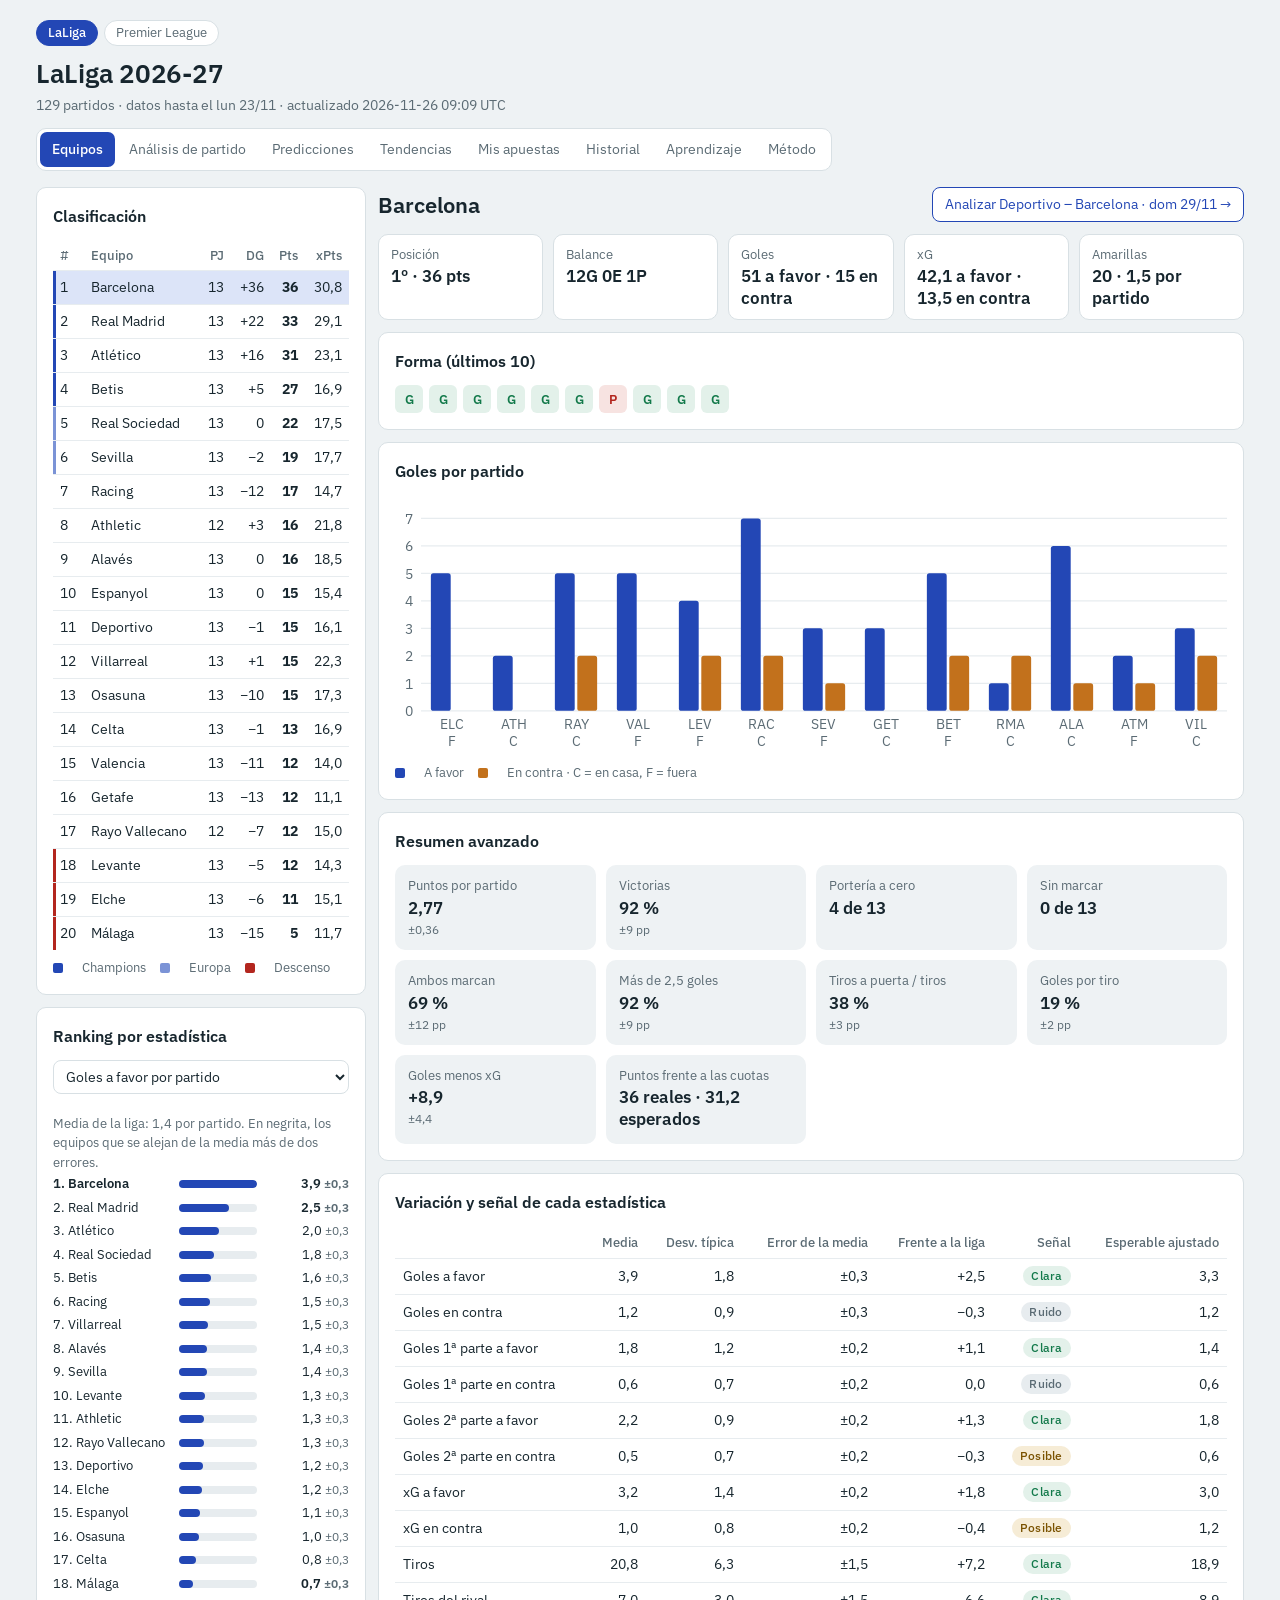
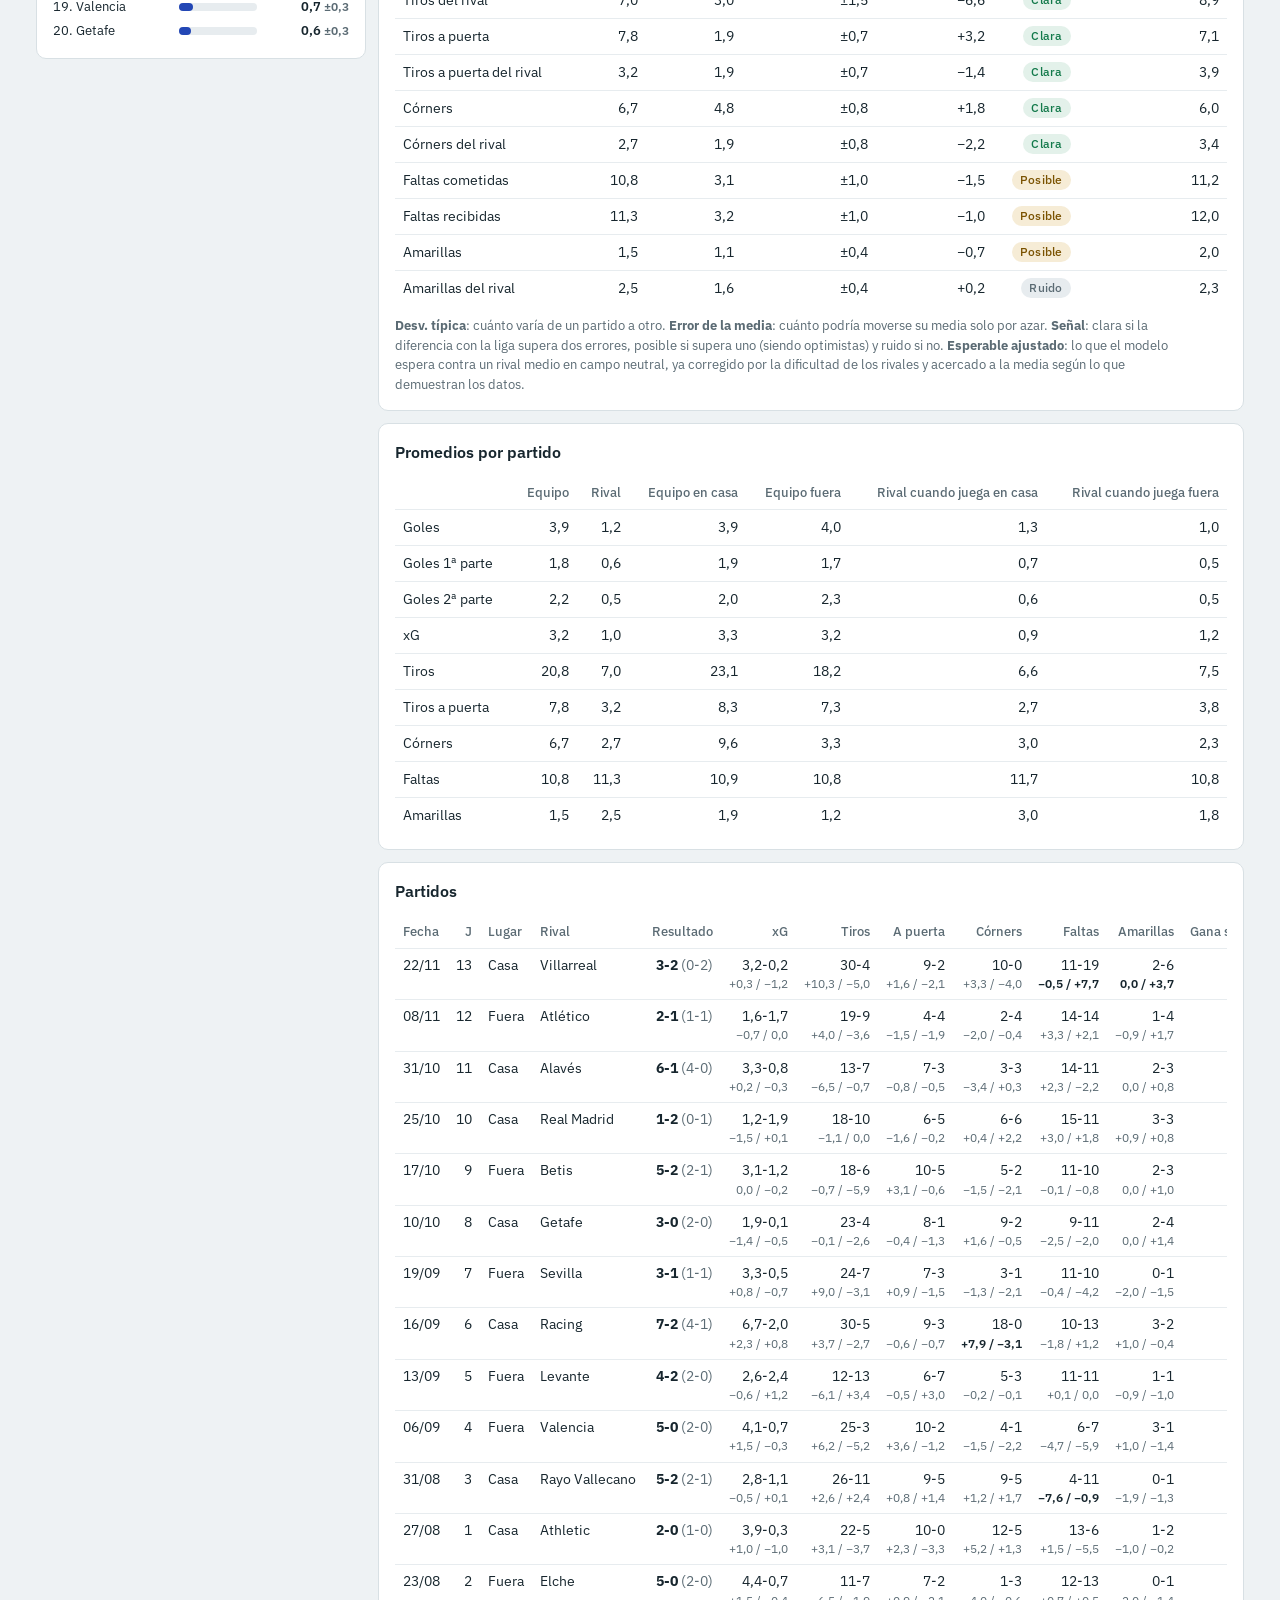
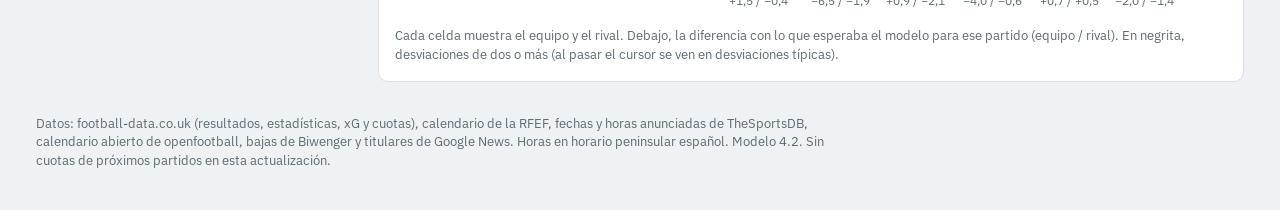
==== commit a71f0375: "Actualizar datos" ====
--- a/index.html
+++ b/index.html
@@ -226,13 +226,13 @@
   <section id="v-metodo" hidden class="card prose">
     <h2>Cómo funciona</h2>
     <h3>Datos</h3>
-    <p>Los resultados, las estadísticas de cada partido (tiros, córners, faltas, tarjetas), el xG<span id="m-ref"></span> y las cuotas de cierre salen del CSV de football-data.co.uk. Las fechas y horas de las próximas jornadas se toman de TheSportsDB en cuanto la liga las anuncia (suele ser dos o tres semanas antes), y unos días antes de cada jornada, del archivo de próximos partidos de football-data, que trae también las cuotas. Si un partido aún no tiene horario, se usa <span id="m-cal">el calendario de la liga</span>, sin hora. Las bajas, dudas y sanciones salen de los juegos de fantasy (Biwenger en LaLiga y el oficial de la Premier), y los titulares sobre lesiones y convocatorias, de Google News; el modelo no los usa, pero el análisis de cada partido los muestra. Para saber cuánto pesa cada baja se cuentan las titularidades, los minutos, los goles y las asistencias de cada jugador esta temporada (en LaLiga, de las actas de cada jornada de Biwenger; en la Premier, del Fantasy), y el análisis resume si falta el máximo goleador, el portero titular o varios titulares habituales de una misma línea, y si la baja es nueva o el equipo ya jugó sin él su último partido. GitHub descarga todo dos veces al día y regenera esta página. Solo se usan datos de esta temporada. Las horas están en horario peninsular español.<span id="m-cards"></span></p>
+    <p>Los resultados, las estadísticas de cada partido (tiros, córners, faltas, amarillas), el xG<span id="m-ref"></span> y las cuotas de cierre salen del CSV de football-data.co.uk. Las fechas y horas de las próximas jornadas se toman de TheSportsDB en cuanto la liga las anuncia (suele ser dos o tres semanas antes), y unos días antes de cada jornada, del archivo de próximos partidos de football-data, que trae también las cuotas. Si un partido aún no tiene horario, se usa <span id="m-cal">el calendario de la liga</span>, sin hora. Las bajas, dudas y sanciones salen de los juegos de fantasy (Biwenger en LaLiga y el oficial de la Premier), y los titulares sobre lesiones y convocatorias, de Google News; el modelo no los usa, pero el análisis de cada partido los muestra. Para saber cuánto pesa cada baja se cuentan las titularidades, los minutos, los goles y las asistencias de cada jugador esta temporada (en LaLiga, de las actas de cada jornada de Biwenger; en la Premier, del Fantasy), y el análisis resume si falta el máximo goleador, el portero titular o varios titulares habituales de una misma línea, y si la baja es nueva o el equipo ya jugó sin él su último partido. GitHub descarga todo dos veces al día y regenera esta página. Solo se usan datos de esta temporada. Las horas están en horario peninsular español.<span id="m-cards"></span></p>
     <h3>Modelo de goles</h3>
     <p>Cada equipo tiene un ataque y una defensa, y todos comparten una ventaja de local. Los goles esperados de un partido salen de combinar la media de la liga, el ataque de un equipo, la defensa del otro y, para el local, la ventaja de jugar en casa. Para estimar esos valores se mezclan goles reales y xG, porque el xG depende menos del azar; la versión por defecto los mezcla al 50 %, y el propio modelo puede cambiar a otra versión si predice mejor (ver Aprendizaje).</p>
     <p>Con pocos partidos, un equipo puede parecer mucho mejor o peor de lo que es, así que los valores se acercan a la media de la liga. Cuánto se acercan no está fijado a mano: se calcula con los propios datos según cuánto se diferencian de verdad los equipos. A medida que avanza la temporada, se encogen menos.</p>
     <p>La probabilidad de cada marcador sale de una distribución de Poisson, con la corrección de Dixon-Coles para los marcadores bajos (0-0, 1-0, 0-1 y 1-1), que es donde el Poisson simple se equivoca, y promediando sobre la incertidumbre de cada parámetro.</p>
     <h3>Estadísticas</h3>
-    <p>El mismo esquema de ataque y defensa se ajusta por separado para xG, tiros, tiros a puerta, córners, faltas, tarjetas y goles de la primera parte. Cada estadística tiene su propia ventaja de local y su propia variación: los córners varían de un partido a otro más de lo que daría el azar puro, y las faltas, menos. Así, cada valor esperado tiene en cuenta al rival y el campo y, cuando se conoce el árbitro, también su efecto en tarjetas y faltas.</p>
+    <p>El mismo esquema de ataque y defensa se ajusta por separado para xG, tiros, tiros a puerta, córners, faltas, amarillas y goles de la primera parte. Las rojas no se modelan: son tan pocas que ningún modelo ha mejorado a la media de la liga. Cada estadística tiene su propia ventaja de local y su propia variación: los córners varían de un partido a otro más de lo que daría el azar puro, y las faltas, menos. Así, cada valor esperado tiene en cuenta al rival y el campo y, cuando se conoce el árbitro, también su efecto en tarjetas y faltas.</p>
     <h3>Error, señal y modos</h3>
     <p>El error es cuánto podría moverse una media solo por azar con los partidos jugados. Una diferencia es <b>clara</b> si supera dos errores, <b>posible</b> si supera uno y <b>ruido</b> si no llega. En el análisis de partido, el modo optimista da por buenas las diferencias de más de un error y los umbrales con al menos un 60 % de probabilidad; el prudente exige dos errores y un 70 %.</p>
     <p>El rango de una media no es lo mismo que lo que puede pasar en un partido: un equipo que promedia 5 córners puede sacar 1 o 10. Por eso el análisis separa el rango de la media de la probabilidad de superar cada línea en ese partido.</p>
@@ -243,7 +243,7 @@
     <h3>Tendencias</h3>
     <p>Una tendencia solo aparece si un equipo superó (o no llegó a) una línea en sus 5 últimos partidos, o en los 4 últimos seguidos; también contra todos los rivales parecidos al de hoy (al menos 2 partidos) y en sus últimos partidos en el mismo campo. Además, la línea tiene que ir más allá de lo que espera el modelo, que le da un 50 % o menos. Las mismas reglas, aplicadas a cada partido de la temporada con los datos anteriores a él, forman el historial de la pestaña, y ese historial corrige poco a poco la probabilidad que el modelo da a las tendencias nuevas.</p>
     <h3>Aprendizaje</h3>
-    <p>En cada actualización el modelo se revisa con la prueba retrospectiva, en la que cada partido se predice solo con los anteriores. Con ella hace cuatro cosas: elige entre varias versiones del modelo de goles la que mejor ha predicho, pero solo cambia si la mejora supera el error, para no cambiar por azar; aprende cuánto pesar frente a las cuotas del mercado, buscando la mezcla que mejor habría predicho los partidos ya jugados; si el CSV trae el árbitro, estima cuánto se aparta cada uno en tarjetas y faltas, acercándolo a la media según los partidos que haya dirigido; y corrige la probabilidad de las tendencias según cuánto se han cumplido las anteriores, con un peso que crece con el número de casos. La pestaña Aprendizaje muestra qué ha aprendido y cómo cambia cada jornada.</p>
+    <p>En cada actualización el modelo se revisa con la prueba retrospectiva, en la que cada partido se predice solo con los anteriores. Con ella hace cinco cosas: elige entre varias versiones del modelo de goles la que mejor ha predicho, pero solo cambia si la mejora supera el error, para no cambiar por azar; aprende cuánto pesar frente a las cuotas del mercado, buscando la mezcla que mejor habría predicho los partidos ya jugados; aprende, para cada estadística, cuánto fiarse de sí mismo frente a la media de la liga (si el modelo no la mejora, usa la media); si el CSV trae el árbitro, estima cuánto se aparta cada uno en tarjetas y faltas, acercándolo a la media según los partidos que haya dirigido; y corrige la probabilidad de las tendencias según cuánto se han cumplido las anteriores, con un peso que crece con el número de casos. La pestaña Aprendizaje muestra qué ha aprendido y cómo cambia cada jornada.</p>
     <h3>Registro de predicciones</h3>
     <p>En cada actualización se guardan las predicciones de los partidos de los próximos diez días. Se van renovando con los datos nuevos hasta el día del partido y a partir de ahí quedan congeladas. Cuando llega el resultado se evalúan frente a lo que pasó y frente a las cuotas de cierre, y se cuentan los aciertos de la jornada: el ganador, el marcador, más o menos de 2,5 goles, si marcan los dos y si cada total del partido (goles, tiros, córners, faltas, tarjetas...) cayó dentro del rango que se daba, la media ± una desviación típica de un partido. Cada recuento se compara con los aciertos que correspondían a las probabilidades del propio modelo. Los partidos anteriores al registro tienen predicciones reconstruidas, calculadas solo con los partidos previos a cada uno; se marcan aparte porque se hicieron con el código actual.</p>
     <h3>Límites</h3>
@@ -262,7 +262,7 @@
 </main>
 <footer class="foot" id="foot"></footer>
 </div>
-<script>window.DATA={"meta":{"gen":"2026-11-26 01:00 UTC","today":"2026-11-26","last":"2026-11-23","n":129,"ver":"4.1","fx":0,"pend":251,"sims":5000,"warn":[],"league":"laliga","name":"LaLiga","title":"LaLiga 2026-27","zones":{"ucl":4,"uel":2,"rel":3},"tiebreak":"los empates a puntos se resuelven como en el art. 10 de las normas de competición de la RFEF: entre dos equipos, la diferencia de goles en sus partidos; entre más de dos, los puntos y luego la diferencia de goles en los partidos entre ellos; después, la diferencia de goles general y los goles a favor (el juego limpio se sustituye por un sorteo)","cards_note":null,"leagues":[{"key":"laliga","name":"LaLiga","url":"https://jaimedhc.github.io/laliga-dashboard/"},{"key":"premier","name":"Premier League","url":"https://jaimedhc.github.io/laliga-dashboard/premier.html"}],"sources":"football-data.co.uk (resultados, estadísticas, xG y cuotas), calendario de la RFEF, fechas y horas anunciadas de TheSportsDB, calendario abierto de openfootball, bajas de Biwenger y titulares de Google News","cal_label":"Fecha del calendario de la RFEF","cal_fallback":"el calendario abierto de openfootball y, si falta, el de la RFEF","refs":false},"teams":["Alaves","Ath Bilbao","Ath Madrid","Barcelona","Betis","Celta","Elche","Espanol","Getafe","La Coruna","Levante","Malaga","Osasuna","Real Madrid","Santander","Sevilla","Sociedad","Valencia","Vallecano","Villarreal"],"names":["Alavés","Athletic","Atlético","Barcelona","Betis","Celta","Elche","Espanyol","Getafe","Deportivo","Levante","Málaga","Osasuna","Real Madrid","Racing","Sevilla","Real Sociedad","Valencia","Rayo Vallecano","Villarreal"],"short":["ALA","ATH","ATM","BAR","BET","CEL","ELC","ESP","GET","DEP","LEV","MAL","OSA","RMA","RAC","SEV","RSO","VAL","RAY","VIL"],"M":[["2026-08-15","19:30",1,0,8,3,0,0,0,1.93,0.24,18,6,8,2,5,3,16,13,4,3,0,1,2.32,2.76,3.75,3.32,1.32,null],["2026-08-15","21:30",1,15,18,2,1,0,1,2.19,1.89,13,6,4,3,1,2,18,18,4,4,1,0,2.49,2.92,3.19,2.53,1.5,null],["2026-08-16","17:00",1,14,19,2,2,2,2,1.87,0.66,17,12,3,7,6,10,14,14,2,4,0,0,3.69,3.77,1.92,1.52,2.47,null],["2026-08-16","19:00",1,7,10,3,0,2,0,1.56,0.28,16,4,6,0,0,1,17,7,3,0,0,0,2.1,3.23,3.71,2.13,1.68,null],["2026-08-17","21:00",1,9,6,1,1,1,0,0.34,1.41,8,11,3,6,2,6,17,12,2,2,0,0,2.19,3.15,3.53,2.25,1.61,null],["2026-08-19","21:00",1,2,11,2,0,0,0,0.93,0.15,15,5,6,1,6,1,17,11,2,3,0,0,1.46,4.51,6.53,1.63,2.22,null],["2026-08-20","21:00",2,18,0,1,1,0,0,0.42,2.0,8,15,3,3,9,7,14,13,1,2,0,0,2.42,3.07,3.07,2.3,1.59,null],["2026-08-21","21:00",2,4,16,1,0,0,0,1.24,1.36,18,9,7,3,4,5,9,12,3,3,0,0,2.11,3.43,3.38,1.78,1.97,null],["2026-08-22","17:00",2,1,15,1,3,0,1,1.25,0.41,18,7,8,4,10,3,11,16,2,5,1,0,1.75,3.57,4.79,2.1,1.69,null],["2026-08-22","19:30",2,17,5,0,0,0,0,0.58,0.66,8,7,2,3,1,2,17,17,2,3,0,0,2.42,3.12,3.04,2.26,1.6,null],["2026-08-22","21:30",2,7,13,1,2,1,1,1.05,2.7,8,21,3,8,0,8,19,7,5,1,0,0,7.35,4.88,1.39,1.52,2.45,null],["2026-08-23","17:00",2,2,19,2,2,0,0,0.78,3.6,19,13,4,6,5,3,12,13,3,2,1,0,1.78,3.83,4.15,1.62,2.22,null],["2026-08-23","19:30",2,8,14,1,0,0,0,1.24,1.3,12,6,1,3,8,6,14,17,1,3,0,0,2.27,3.07,3.42,2.2,1.64,null],["2026-08-23","21:30",2,6,3,0,5,0,2,0.7,4.38,7,11,2,7,3,1,13,12,1,0,0,0,8.35,5.52,1.32,1.47,2.62,null],["2026-08-24","19:30",2,12,10,0,0,0,0,0.67,1.31,12,11,7,1,9,4,9,12,2,1,0,0,1.9,3.38,4.21,2.14,1.67,null],["2026-08-24","21:30",2,11,9,1,1,1,1,1.97,1.11,13,6,2,4,7,4,12,12,1,4,0,0,2.36,3.05,3.2,2.23,1.63,null],["2026-08-25","21:00",1,17,4,0,1,0,0,1.12,0.71,16,15,3,3,8,2,10,11,2,1,0,0,2.61,3.23,2.72,2.09,1.7,null],["2026-08-26","21:00",1,13,16,4,1,1,1,3.14,0.56,20,10,11,3,4,7,10,8,3,3,0,0,1.18,7.37,12.96,1.31,3.37,null],["2026-08-27","20:30",1,5,12,1,2,1,0,0.13,2.68,4,13,2,5,5,3,7,16,0,1,1,0,1.85,3.29,4.63,2.27,1.6,null],["2026-08-27","21:00",1,3,1,2,0,1,0,3.91,0.25,22,5,10,0,12,5,13,6,1,2,0,0,1.22,6.64,10.81,1.31,3.34,null],["2026-08-28","19:00",3,14,6,3,2,3,0,1.72,1.04,13,18,6,7,5,10,17,19,2,1,0,0,1.95,3.58,3.75,1.69,2.1,null],["2026-08-28","21:30",3,0,19,1,0,1,0,0.81,1.4,9,19,2,6,5,9,15,8,3,1,0,0,3.03,3.44,2.26,1.78,1.96,null],["2026-08-29","17:00",3,10,4,5,2,2,2,2.76,1.92,19,20,10,6,5,8,9,7,1,1,0,0,3.1,3.34,2.27,1.83,1.93,null],["2026-08-29","19:00",3,16,7,2,1,1,1,1.66,0.76,17,11,10,3,7,3,19,14,2,4,0,0,1.85,3.68,4.02,1.72,2.05,null],["2026-08-29","21:30",3,15,2,1,3,0,3,0.89,0.93,20,12,5,5,4,2,20,16,2,2,0,0,3.99,3.43,1.93,2.03,1.75,null],["2026-08-30","17:00",3,13,11,4,0,3,0,2.4,0.72,19,14,8,1,9,6,6,9,0,2,0,0,1.09,10.72,21.88,1.21,4.21,null],["2026-08-30","19:30",3,9,17,3,1,2,1,1.42,1.33,11,12,4,4,5,5,14,5,2,1,1,0,2.72,2.98,2.82,2.36,1.56,null],["2026-08-30","21:30",3,5,1,0,2,0,2,0.57,2.64,8,17,2,7,4,7,8,17,0,3,0,0,2.77,3.1,2.65,2.27,1.6,null],["2026-08-31","19:30",3,12,8,1,0,1,0,1.67,0.65,10,11,2,1,1,3,17,14,5,4,0,0,2.15,2.85,4.08,3.01,1.37,null],["2026-08-31","21:30",3,3,18,5,2,2,1,2.83,1.09,26,11,9,5,9,5,4,11,0,1,0,0,1.1,10.44,19.91,1.19,4.49,null],["2026-09-03","21:00",6,16,5,0,0,0,0,0.97,0.36,16,7,5,2,11,3,15,11,2,3,0,0,1.76,3.66,4.52,1.76,2.01,null],["2026-09-04","21:00",4,4,13,1,0,0,0,0.93,3.46,10,20,5,8,6,10,11,13,3,5,0,0,5.87,5.0,1.44,1.37,3.0,null],["2026-09-05","16:15",4,1,2,3,0,0,0,1.41,1.03,11,15,4,5,3,8,8,6,0,1,0,0,2.7,3.31,2.56,1.87,1.88,null],["2026-09-05","18:30",4,18,14,3,2,2,2,1.61,0.48,16,9,10,4,9,6,15,12,3,2,2,0,1.96,3.62,3.65,1.62,2.23,null],["2026-09-05","21:00",4,19,9,2,3,1,1,1.2,0.83,17,8,5,3,7,1,14,14,2,2,0,0,1.44,4.67,6.7,1.61,2.25,null],["2026-09-06","16:15",4,17,3,0,5,0,2,0.66,4.08,3,25,2,10,1,4,7,6,1,3,0,0,10.48,6.39,1.24,1.34,3.13,null],["2026-09-06","18:30",4,0,12,5,2,2,0,1.19,1.63,12,7,7,5,4,1,14,13,1,2,0,0,2.2,3.11,3.5,2.4,1.54,null],["2026-09-06","18:30",4,11,10,0,0,0,0,1.59,0.98,10,11,3,3,6,4,15,11,4,2,0,0,2.41,3.29,2.91,1.86,1.9,null],["2026-09-06","21:00",4,7,15,1,1,0,0,1.22,0.53,12,6,3,3,0,4,17,13,2,3,0,1,2.3,3.16,3.23,2.19,1.64,null],["2026-09-07","19:00",4,8,5,1,1,1,0,0.81,0.96,10,16,2,3,3,5,8,9,4,2,1,0,2.74,2.67,3.06,3.29,1.32,null],["2026-09-07","21:30",4,6,16,2,3,0,2,2.47,0.58,20,13,10,6,6,7,9,8,4,1,0,1,3.05,3.38,2.26,1.74,2.03,null],["2026-09-11","21:00",5,15,17,1,0,0,0,0.93,0.1,13,3,4,0,6,4,8,12,1,2,0,0,1.76,3.53,4.79,2.13,1.68,null],["2026-09-12","14:00",5,14,0,2,1,1,1,2.02,1.98,11,16,4,8,4,6,16,17,2,3,1,0,2.59,3.46,2.59,1.69,2.11,null],["2026-09-12","16:15",5,12,7,0,2,0,2,1.05,1.43,11,6,4,3,3,4,10,24,2,3,0,0,2.21,3.2,3.38,2.1,1.7,null],["2026-09-12","18:30",5,1,6,1,1,0,0,2.4,0.84,19,3,3,1,7,1,11,12,3,3,0,0,1.39,4.78,7.49,1.62,2.23,null],["2026-09-12","21:00",5,13,18,4,1,3,0,2.61,1.22,24,18,11,7,11,5,9,13,0,1,0,0,1.14,8.6,15.73,1.25,3.84,null],["2026-09-13","14:00",5,5,11,1,1,1,0,1.9,0.42,17,12,5,2,1,5,10,10,1,1,0,0,1.68,3.65,5.23,2.0,1.76,null],["2026-09-13","16:15",5,10,3,2,4,0,2,2.42,2.59,13,12,7,6,3,5,11,11,1,1,0,0,12.0,7.97,1.18,1.21,4.23,null],["2026-09-13","18:30",5,8,9,1,1,0,0,0.77,0.86,15,10,4,3,3,7,14,9,3,1,0,0,2.54,2.89,3.11,2.6,1.48,null],["2026-09-13","21:00",5,16,2,0,3,0,0,0.27,2.05,8,13,3,5,9,3,13,9,3,1,0,0,3.32,3.55,2.08,1.67,2.14,null],["2026-09-14","21:00",5,19,4,1,2,1,2,1.9,3.52,14,26,8,12,7,4,7,8,1,0,0,0,1.93,3.96,3.46,1.41,2.8,null],["2026-09-15","19:00",6,18,7,2,1,2,0,1.71,1.66,16,19,2,5,3,5,10,15,5,1,0,1,2.23,3.24,3.29,2.0,1.76,null],["2026-09-15","20:00",6,0,17,0,1,0,0,1.05,0.65,15,10,3,3,2,5,7,14,1,4,0,0,1.71,3.5,5.18,2.08,1.7,null],["2026-09-15","21:30",6,6,13,2,3,0,2,0.78,3.62,11,20,3,4,2,5,21,8,4,2,0,0,12.02,7.22,1.19,1.3,3.4,null],["2026-09-16","19:00",6,2,12,4,0,1,0,3.99,0.48,27,3,11,1,8,0,7,12,1,2,0,0,1.3,5.41,9.75,1.57,2.32,null],["2026-09-16","19:00",6,9,15,0,1,0,0,0.14,0.73,4,11,3,6,4,4,15,16,1,4,1,0,2.71,3.09,2.73,2.17,1.66,null],["2026-09-16","21:30",6,3,14,7,2,4,1,6.74,1.98,30,5,9,3,18,0,10,13,3,2,0,0,1.05,14.15,26.81,1.09,7.04,null],["2026-09-17","19:00",6,4,8,1,0,1,0,1.53,0.32,22,8,8,2,4,3,13,24,0,0,0,0,1.49,4.05,6.99,1.95,1.81,null],["2026-09-17","21:30",6,11,19,1,3,1,2,0.63,3.33,5,16,1,7,4,8,17,10,0,0,0,0,3.39,3.54,2.06,1.66,2.16,null],["2026-09-18","21:00",7,7,6,1,3,0,2,1.05,1.44,23,9,4,6,3,3,14,9,2,2,0,1,1.76,3.69,4.48,1.73,2.05,null],["2026-09-19","14:00",7,12,18,1,1,1,0,0.53,1.01,10,19,3,2,4,4,21,13,3,2,0,0,2.64,3.19,2.71,2.06,1.73,null],["2026-09-19","16:15",7,1,0,0,0,0,0,1.62,0.05,24,2,6,0,5,1,14,13,2,0,0,0,1.6,3.8,5.82,2.01,1.75,null],["2026-09-19","18:30",7,5,14,5,0,2,0,2.08,0.61,13,11,9,5,3,3,13,11,2,5,0,0,1.79,3.76,4.19,1.67,2.14,null],["2026-09-19","21:00",7,15,3,1,3,1,1,0.45,3.26,7,24,3,7,1,3,10,11,1,0,0,0,8.42,6.33,1.28,1.27,3.63,null],["2026-09-20","14:00",7,8,11,1,0,0,0,0.95,0.52,20,11,7,4,5,9,16,16,4,2,0,0,1.9,3.26,4.42,2.38,1.55,null],["2026-09-20","16:15",7,2,13,2,1,0,0,2.35,0.3,18,8,9,3,3,1,19,6,2,2,0,1,3.44,3.8,1.97,1.51,2.5,null],["2026-09-20","18:30",7,9,4,1,1,0,1,2.09,0.8,24,11,7,4,11,5,6,9,1,1,0,0,3.72,3.65,1.93,1.77,2.0,null],["2026-09-20","18:30",7,19,10,3,1,1,1,4.27,0.45,21,6,7,1,7,1,9,10,1,1,0,0,1.54,4.44,5.4,1.51,2.5,null],["2026-09-20","21:00",7,17,16,2,3,0,1,1.55,2.65,22,21,5,6,7,5,9,12,2,1,0,1,2.86,3.33,2.43,1.9,1.85,null],["2026-10-09","21:00",8,11,7,1,1,0,1,0.59,0.99,15,9,7,4,8,2,10,15,4,5,0,0,2.77,3.24,2.54,1.91,1.84,null],["2026-10-10","16:15",8,0,2,1,2,1,1,1.3,2.05,8,22,3,7,0,10,11,14,0,3,1,0,4.37,3.6,1.8,1.94,1.81,null],["2026-10-10","18:30",8,3,8,3,0,2,0,1.93,0.14,23,4,8,1,9,2,9,11,2,4,0,0,1.12,9.17,17.38,1.27,3.61,null],["2026-10-10","21:00",8,13,19,1,0,0,0,1.43,0.59,11,15,4,4,9,3,8,13,5,2,1,0,1.32,5.81,7.57,1.3,3.41,null],["2026-10-11","14:00",8,6,5,0,0,0,0,0.78,0.47,13,7,2,0,5,2,19,21,1,3,0,0,3.06,3.29,2.33,1.87,1.87,null],["2026-10-11","16:15",8,16,9,3,2,2,0,1.44,2.13,12,21,4,7,7,10,14,13,1,2,1,1,1.74,3.81,4.42,1.73,2.05,null],["2026-10-11","18:30",8,4,12,5,2,2,0,2.89,1.94,20,11,7,5,8,4,11,13,2,5,0,0,1.45,4.62,6.33,1.56,2.35,null],["2026-10-11","21:00",8,14,17,2,2,1,1,1.28,1.8,20,10,11,2,8,3,15,10,3,3,0,0,2.3,3.46,2.96,1.69,2.12,null],["2026-10-12","21:00",8,10,15,3,3,0,1,1.95,2.53,20,18,8,5,5,2,7,17,2,4,0,1,2.91,3.24,2.43,2.03,1.73,null],["2026-10-16","21:00",9,9,10,1,1,0,0,1.08,0.83,13,11,5,4,3,5,17,12,2,2,0,0,2.03,3.45,3.62,1.89,1.85,null],["2026-10-17","14:00",9,7,2,0,1,0,0,0.51,1.47,10,19,2,6,4,12,10,9,2,5,0,0,4.91,3.96,1.66,1.68,2.12,null],["2026-10-17","16:15",9,19,6,0,0,0,0,2.38,0.3,20,7,7,1,10,5,12,7,2,4,0,0,1.42,5.04,6.4,1.41,2.82,null],["2026-10-17","18:30",9,4,3,2,5,1,2,1.24,3.1,6,18,5,10,2,5,10,11,3,2,1,0,6.04,5.43,1.4,1.22,4.0,null],["2026-10-17","21:00",9,17,1,0,0,0,0,1.41,0.59,16,9,3,2,2,6,14,13,3,3,0,0,3.14,3.22,2.31,2.13,1.67,null],["2026-10-18","14:00",9,12,14,2,0,1,0,3.65,0.28,20,9,7,1,7,4,21,9,2,3,0,0,1.97,3.68,3.54,1.64,2.2,null],["2026-10-18","16:15",9,5,0,2,1,0,0,0.97,1.06,6,20,3,9,0,4,14,17,1,1,0,0,2.2,3.09,3.53,2.46,1.51,null],["2026-10-18","18:30",9,11,16,2,5,0,2,1.24,2.44,17,21,6,9,4,5,4,9,1,2,0,0,3.27,3.6,2.09,1.61,2.25,null],["2026-10-18","21:00",9,13,15,4,1,2,0,2.28,0.75,15,11,8,5,1,2,10,14,2,2,0,0,1.23,6.66,10.55,1.35,3.11,null],["2026-10-19","21:00",9,8,18,1,1,0,1,0.63,2.14,12,21,4,5,8,8,12,9,6,3,1,0,3.0,2.9,2.6,2.69,1.44,null],["2026-10-21","20:00",6,10,1,3,1,2,0,1.98,1.9,12,21,7,4,3,9,13,12,2,1,0,1,3.22,3.25,2.25,1.93,1.82,null],["2026-10-23","21:00",10,0,11,1,1,0,1,1.84,0.71,18,7,4,3,7,2,14,12,2,1,0,0,1.6,3.78,5.82,2.06,1.72,null],["2026-10-24","14:00",10,18,6,0,3,0,2,1.52,2.52,18,16,5,9,3,3,15,11,3,3,0,0,1.77,3.8,4.28,1.73,2.04,null],["2026-10-24","16:15",10,14,7,2,1,0,0,2.27,0.52,23,11,9,1,9,4,10,17,3,4,0,0,2.24,3.7,2.91,1.53,2.43,null],["2026-10-24","18:30",10,17,19,1,2,1,0,1.13,1.5,9,19,5,3,6,9,18,9,5,3,1,1,3.35,3.56,2.07,1.7,2.09,null],["2026-10-24","21:00",10,2,9,1,0,0,0,1.41,1.67,20,15,4,5,3,4,11,6,4,2,0,0,1.24,6.18,10.52,1.45,2.65,null],["2026-10-25","14:00",10,1,8,4,0,2,0,0.74,0.41,11,7,4,1,2,4,11,15,1,3,0,1,1.54,4.01,6.26,1.97,1.78,null],["2026-10-25","16:15",10,5,4,0,0,0,0,0.76,1.15,12,15,4,2,3,4,9,12,2,1,0,0,2.62,3.27,2.67,1.88,1.86,null],["2026-10-25","18:30",10,16,10,2,1,2,1,2.22,0.48,17,6,3,2,2,3,14,13,1,3,0,0,1.52,4.75,5.26,1.38,2.93,null],["2026-10-25","21:00",10,3,13,1,2,0,1,1.19,1.94,18,10,6,5,6,6,15,11,3,3,0,0,1.58,5.65,3.95,1.16,5.0,null],["2026-10-26","21:00",10,15,12,2,0,1,0,1.14,0.77,17,10,7,2,7,4,11,8,1,2,0,0,1.93,3.37,4.14,2.16,1.66,null],["2026-10-30","21:00",11,19,7,0,1,0,0,0.88,0.22,14,5,4,3,7,3,15,13,3,3,0,0,1.36,5.3,7.2,1.4,2.83,null],["2026-10-31","14:00",11,10,2,0,2,0,1,1.4,0.7,20,11,4,5,5,3,7,7,0,0,0,0,6.09,4.76,1.46,1.47,2.61,null],["2026-10-31","16:15",11,18,5,3,0,1,0,1.09,1.39,14,11,8,0,4,3,11,16,2,1,0,0,2.42,3.16,3.0,2.16,1.66,null],["2026-10-31","18:30",11,4,11,2,1,2,0,1.8,1.16,24,10,6,5,10,3,10,15,2,2,0,0,1.31,5.51,8.94,1.49,2.55,null],["2026-10-31","21:00",11,3,0,6,1,4,0,3.26,0.76,13,7,7,3,3,3,14,11,2,3,0,0,1.1,10.86,19.13,1.16,4.96,null],["2026-11-01","14:00",11,8,15,3,1,0,1,1.58,0.77,11,12,5,4,2,2,18,18,2,4,0,1,3.41,2.98,2.32,2.54,1.49,null],["2026-11-01","16:15",11,14,13,0,3,0,3,0.97,3.36,10,22,1,7,4,6,10,8,2,0,0,0,10.64,7.73,1.2,1.22,4.07,null],["2026-11-01","18:30",11,6,17,0,1,0,0,1.25,0.9,16,5,3,3,6,2,9,15,3,2,0,0,2.23,3.37,3.17,1.81,1.95,null],["2026-11-01","21:00",11,1,16,2,1,2,1,3.08,1.15,13,14,3,5,5,8,11,13,2,4,0,0,1.94,3.66,3.69,1.75,2.02,null],["2026-11-02","21:00",11,9,12,2,1,0,1,2.35,1.1,18,11,7,2,8,2,5,13,0,4,0,0,2.08,3.21,3.73,2.24,1.61,null],["2026-11-06","21:00",12,15,0,0,0,0,0,1.6,0.54,13,9,3,2,5,4,14,19,2,3,0,0,1.95,3.26,4.14,2.26,1.6,null],["2026-11-07","14:00",12,11,14,1,2,1,0,2.02,2.31,16,21,8,7,6,3,11,5,6,2,1,0,2.23,3.61,2.99,1.59,2.28,null],["2026-11-07","16:15",12,7,9,0,0,0,0,0.7,0.23,11,5,4,1,9,5,17,10,4,4,0,0,2.46,3.27,2.85,1.91,1.84,null],["2026-11-07","18:30",12,12,1,1,1,0,0,0.65,2.28,17,16,5,4,6,4,19,10,3,1,0,0,3.86,3.34,1.99,2.16,1.65,null],["2026-11-07","21:00",12,17,13,0,3,0,2,0.18,2.34,4,19,2,11,2,5,26,6,4,3,1,0,10.84,6.49,1.23,1.4,2.86,null],["2026-11-08","14:00",12,6,4,0,2,0,0,0.84,1.78,13,18,1,9,9,8,12,7,4,0,0,0,3.96,4.06,1.78,1.44,2.73,null],["2026-11-08","16:15",12,16,18,1,0,0,0,1.62,1.34,17,11,3,3,7,6,11,8,2,2,0,0,1.84,3.86,3.87,1.6,2.28,null],["2026-11-08","18:30",12,5,10,0,0,0,0,3.16,0.28,23,6,8,0,6,1,8,9,1,2,0,0,1.81,3.62,4.3,1.83,1.92,null],["2026-11-08","18:30",12,19,8,2,0,0,0,2.31,0.82,22,9,7,1,9,4,6,13,2,2,0,0,1.53,4.24,5.84,1.75,2.02,null],["2026-11-08","21:00",12,2,3,1,2,1,1,1.67,1.61,9,19,4,4,4,2,14,14,4,1,0,0,3.45,4.3,1.86,1.31,3.3,null],["2026-11-20","21:00",13,1,7,0,1,0,0,1.45,0.53,17,6,6,3,9,2,16,13,3,1,0,0,1.4,4.71,7.19,1.66,2.14,null],["2026-11-21","14:00",13,0,9,3,1,1,1,3.33,0.31,21,7,8,2,8,2,20,15,4,4,0,0,2.1,3.3,3.52,2.04,1.72,null],["2026-11-21","16:15",13,18,17,0,1,0,1,0.74,0.66,21,11,5,2,8,5,12,17,2,1,0,0,1.99,3.39,3.75,1.96,1.78,null],["2026-11-21","18:30",13,15,4,1,1,0,0,2.32,0.62,25,6,6,3,7,2,21,14,5,4,0,0,2.65,3.27,2.61,1.92,1.81,null],["2026-11-21","21:00",13,13,5,2,1,0,1,3.76,1.51,24,8,7,4,8,3,4,13,1,2,0,0,1.16,7.94,13.75,1.33,3.18,null],["2026-11-22","14:00",13,3,19,3,2,0,2,3.22,0.21,30,4,9,2,10,0,11,19,2,6,1,1,1.19,8.24,10.41,1.11,5.97,null],["2026-11-22","16:15",13,14,16,3,2,2,1,3.05,3.69,12,31,8,7,7,14,10,10,2,2,0,0,3.08,3.89,2.07,1.38,2.94,null],["2026-11-22","18:30",13,12,11,1,0,1,0,1.23,0.64,11,5,2,0,4,1,15,11,4,0,1,0,1.75,3.63,4.58,1.96,1.79,null],["2026-11-22","21:00",13,8,2,0,3,0,2,0.5,4.14,11,20,1,10,2,7,11,11,2,2,1,0,6.36,3.93,1.53,2.1,1.69,null],["2026-11-23","21:00",13,10,6,1,1,0,0,0.81,0.34,18,4,2,2,5,1,14,12,4,1,0,0,2.0,3.58,3.49,1.67,2.12,null]],"E":[[1.549,0.683,0.563,0.272,1.536,0.719,15.772,9.03,5.392,2.515,5.349,3.407,14.023,13.565,2.209,2.488,0.141,0.144],[1.575,1.109,0.572,0.553,1.396,1.102,16.462,11.417,5.181,4.037,5.134,3.727,14.664,12.484,2.451,2.286,0.191,0.12],[1.522,2.095,0.876,0.945,1.503,2.207,13.362,16.626,5.015,5.558,5.464,8.389,12.495,11.862,2.39,2.308,0.164,0.126],[1.32,1.045,0.657,0.435,1.296,1.063,14.194,11.153,4.325,3.609,3.778,3.962,14.807,10.615,2.408,2.131,0.149,0.105],[1.374,1.072,0.555,0.41,1.333,1.067,13.748,10.636,4.658,3.629,5.206,4.497,12.555,12.43,2.138,2.401,0.161,0.106],[2.342,0.641,0.867,0.277,2.141,0.789,21.058,8.891,7.25,2.755,6.54,3.013,11.905,11.323,2.266,2.058,0.142,0.117],[1.358,1.319,0.674,0.536,1.359,1.294,14.858,12.653,5.158,4.05,5.538,4.508,12.858,13.659,2.267,2.149,0.16,0.118],[1.999,1.516,0.764,0.699,1.916,1.584,18.795,14.726,6.993,4.789,5.909,6.921,10.551,12.026,2.053,2.243,0.142,0.115],[1.512,1.013,0.53,0.391,1.587,0.989,14.559,10.535,4.711,3.804,5.13,3.613,12.477,14.039,2.11,2.487,0.16,0.13],[0.909,0.881,0.357,0.393,1.078,0.998,12.527,10.697,3.56,3.232,4.366,3.096,13.334,11.474,2.257,2.026,0.151,0.117],[0.895,1.883,0.426,0.972,0.908,1.972,11.808,14.754,3.886,6.099,3.291,5.975,15.774,9.217,2.635,2.3,0.142,0.119],[1.86,1.131,0.703,0.433,1.747,1.366,17.396,12.006,6.162,4.136,6.184,4.079,12.14,11.116,2.3,2.108,0.165,0.125],[1.252,1.414,0.474,0.828,1.258,1.429,15.374,12.369,3.965,4.454,6.703,4.863,14.138,12.057,2.58,2.391,0.202,0.106],[1.141,3.102,0.445,1.413,1.096,2.837,8.912,17.503,4.125,6.11,3.577,5.04,12.537,11.346,2.377,1.96,0.149,0.106],[1.491,1.378,0.543,0.538,1.713,1.259,13.687,11.516,4.574,3.412,4.066,3.709,13.781,10.587,2.345,1.879,0.149,0.1],[1.011,1.232,0.461,0.599,1.112,1.161,12.748,11.774,4.021,3.968,5.679,4.747,12.228,11.587,2.219,2.201,0.141,0.121],[1.038,1.358,0.373,0.675,1.261,1.347,13.483,15.596,3.938,5.13,5.475,4.737,13.225,10.344,2.371,2.026,0.143,0.118],[3.077,1.135,1.167,0.609,2.978,1.139,20.097,11.874,8.313,4.089,6.747,4.823,9.317,12.603,2.216,2.273,0.151,0.121],[1.284,0.965,0.516,0.343,1.337,1.187,12.338,10.39,3.943,3.372,3.983,3.258,11.961,13.635,1.869,2.424,0.142,0.106],[3.116,1.11,1.378,0.51,2.87,1.225,18.891,8.72,7.75,3.275,6.832,3.672,11.463,11.459,1.964,2.18,0.142,0.12],[1.742,1.543,0.889,0.608,1.76,1.469,14.958,12.97,5.369,4.312,5.094,6.104,12.816,12.723,2.301,2.423,0.141,0.117],[1.36,1.401,0.529,0.612,1.344,1.516,13.493,12.332,4.706,4.549,4.831,5.304,14.028,11.791,2.221,2.213,0.164,0.119],[1.496,1.577,0.468,0.816,1.587,1.617,15.852,15.053,4.96,5.194,5.254,4.464,11.308,10.557,2.063,1.922,0.126,0.112],[1.591,1.114,0.825,0.485,1.533,1.063,16.52,11.116,5.801,3.498,8.076,3.232,12.116,13.79,2.29,2.603,0.169,0.106],[1.132,1.61,0.351,0.571,1.142,1.486,13.366,13.199,4.511,5.129,3.232,3.954,13.997,12.037,2.354,2.249,0.189,0.112],[3.004,0.634,1.54,0.29,2.857,0.757,21.195,8.93,8.201,2.926,6.977,3.451,9.603,12.356,2.181,2.272,0.151,0.106],[1.289,0.825,0.509,0.408,1.23,0.922,14.77,9.734,4.913,2.775,5.693,4.058,11.828,12.78,2.181,2.375,0.178,0.113],[0.943,1.15,0.418,0.412,1.095,1.393,10.746,13.391,3.887,3.696,3.838,4.966,12.305,11.853,1.99,2.092,0.143,0.114],[1.361,0.822,0.514,0.298,1.51,0.824,13.781,10.046,4.585,2.524,4.685,3.781,13.969,12.917,2.502,2.339,0.142,0.137],[3.951,0.999,1.79,0.6,3.369,1.022,23.377,8.634,8.179,3.621,7.804,3.318,11.558,11.877,1.946,2.347,0.157,0.12],[1.628,1.058,0.753,0.395,1.627,1.181,17.276,10.21,5.587,3.415,6.865,3.106,12.561,11.298,2.122,2.066,0.161,0.106],[1.311,2.199,0.597,0.928,1.361,2.449,15.813,16.607,6.021,6.497,4.836,6.37,11.651,9.478,2.091,2.24,0.142,0.107],[1.218,1.423,0.405,0.548,1.468,1.432,14.61,13.182,4.242,5.024,4.714,5.051,11.695,11.723,2.006,2.244,0.167,0.107],[2.031,1.476,1.041,0.887,1.979,1.447,20.033,12.531,6.302,4.316,8.759,5.098,12.935,12.166,2.364,2.312,0.169,0.118],[1.784,0.979,0.719,0.485,1.927,0.947,17.215,9.726,6.036,3.372,7.688,4.489,12.004,11.816,2.273,2.233,0.151,0.141],[0.878,2.911,0.443,1.295,0.948,2.617,8.156,18.804,3.154,6.444,3.229,5.511,12.891,10.689,2.351,2.0,0.159,0.117],[1.735,1.033,0.574,0.424,1.618,1.155,14.824,9.221,5.023,3.298,5.094,3.232,13.642,13.776,2.024,2.454,0.141,0.111],[1.146,1.36,0.503,0.612,1.299,1.282,13.554,12.689,4.203,3.761,4.928,3.72,12.015,10.676,2.064,2.032,0.149,0.1],[1.123,1.045,0.534,0.39,1.023,1.021,11.715,11.715,4.064,4.082,3.127,4.006,15.421,13.684,2.511,2.649,0.149,0.135],[0.782,0.935,0.248,0.449,0.888,1.056,12.849,10.396,3.318,3.28,4.271,3.362,13.909,11.869,2.444,2.052,0.183,0.106],[1.54,1.536,0.419,0.846,1.476,1.468,14.119,13.764,5.107,4.262,5.166,5.373,12.206,12.303,2.386,2.146,0.142,0.121],[1.422,0.796,0.467,0.362,1.303,0.85,16.72,8.542,5.267,2.726,4.51,2.915,14.049,13.079,2.503,2.304,0.189,0.119],[1.612,1.757,0.868,0.718,1.578,1.709,13.195,14.228,5.334,4.739,5.192,5.837,12.76,13.913,2.317,2.259,0.148,0.117],[1.156,1.102,0.423,0.562,1.344,1.001,12.545,10.639,4.518,3.13,4.767,3.333,13.625,14.094,2.6,2.368,0.148,0.106],[1.631,0.913,0.587,0.349,1.817,0.947,17.011,9.321,4.695,3.492,6.014,4.127,12.459,12.388,2.09,2.325,0.152,0.107],[2.837,0.884,1.423,0.441,2.696,0.978,20.732,11.507,7.74,3.86,7.657,3.921,9.877,12.769,2.128,2.398,0.168,0.114],[1.267,0.741,0.587,0.318,1.362,0.9,13.595,10.289,4.347,3.098,3.995,3.948,12.063,11.888,2.021,2.134,0.141,0.106],[1.265,3.381,0.555,1.568,1.193,3.14,9.59,18.15,3.973,6.525,3.098,5.194,11.021,10.909,2.045,1.898,0.14,0.111],[0.87,1.115,0.32,0.517,0.914,1.082,12.607,11.369,3.337,3.864,4.939,4.97,13.811,11.811,2.556,2.221,0.182,0.121],[1.406,1.957,0.658,0.583,1.426,1.857,14.927,15.814,4.968,5.696,5.239,5.084,11.964,11.151,2.047,2.317,0.178,0.106],[1.832,1.264,0.583,0.725,2.192,1.247,18.885,12.968,6.638,4.544,8.338,4.645,11.991,10.705,2.283,2.062,0.144,0.124],[1.24,1.027,0.597,0.591,1.317,0.963,16.01,11.467,5.476,3.257,6.566,3.669,12.276,14.618,2.416,2.499,0.16,0.118],[1.461,0.794,0.492,0.392,1.452,0.872,16.228,8.804,5.313,2.699,4.926,3.483,13.556,13.004,2.182,2.298,0.156,0.119],[1.01,2.228,0.327,1.123,1.049,2.27,11.879,15.522,4.397,5.782,4.228,4.945,13.479,9.696,2.43,2.143,0.142,0.113],[2.373,0.833,0.762,0.3,2.102,1.041,19.111,8.978,6.577,2.999,6.521,2.486,11.805,12.987,2.096,2.338,0.142,0.117],[1.273,1.189,0.501,0.46,1.164,1.114,11.767,12.021,4.674,3.954,4.441,3.937,12.573,14.086,2.158,2.568,0.17,0.128],[5.263,1.186,2.401,0.773,4.45,1.187,26.286,7.667,9.571,3.744,10.105,3.111,11.773,11.787,2.047,2.399,0.156,0.111],[1.765,0.728,0.87,0.23,1.713,0.865,19.139,10.952,6.718,2.844,6.398,4.306,11.085,13.318,2.039,2.583,0.142,0.13],[0.919,1.665,0.446,0.763,1.002,1.77,11.676,15.117,3.677,5.032,5.128,5.903,12.183,11.322,2.215,2.249,0.165,0.113],[1.212,0.942,0.592,0.349,1.171,0.977,13.688,10.365,4.05,3.747,3.666,4.575,15.399,12.075,2.487,2.476,0.142,0.112],[1.421,1.334,0.55,0.654,1.53,1.296,13.961,13.091,4.444,4.012,4.911,4.941,14.095,11.819,2.42,2.143,0.157,0.114],[1.51,1.04,0.573,0.412,1.629,1.102,15.006,10.225,4.665,3.837,6.129,3.946,12.405,13.547,2.105,2.168,0.16,0.107],[1.594,1.228,0.728,0.623,1.697,1.35,14.953,11.775,4.8,4.226,5.677,4.207,12.637,12.192,2.074,2.303,0.157,0.106],[1.265,2.876,0.498,1.274,1.145,2.478,10.073,14.98,4.494,6.131,3.132,4.299,14.207,11.362,2.543,1.979,0.18,0.111],[0.995,0.853,0.382,0.422,1.009,0.952,13.978,10.808,3.59,3.265,4.717,4.565,13.494,11.756,2.514,2.216,0.182,0.106],[1.573,1.664,0.513,0.775,1.586,1.835,16.799,13.332,6.328,5.223,5.175,3.876,12.755,9.101,2.345,2.057,0.142,0.125],[1.356,1.391,0.458,0.749,1.438,1.385,14.709,14.158,5.234,4.969,6.706,5.144,12.272,10.744,2.235,2.066,0.153,0.106],[2.022,1.08,0.784,0.496,2.25,1.046,18.304,10.482,6.309,3.196,6.671,3.517,11.795,10.887,2.114,2.062,0.159,0.116],[1.185,1.441,0.417,0.776,1.276,1.355,12.922,14.787,3.905,4.496,4.662,5.876,12.551,11.591,2.36,2.189,0.151,0.134],[0.889,1.087,0.392,0.639,1.019,1.02,12.424,11.723,4.151,3.45,5.777,3.343,11.879,14.213,2.289,2.561,0.149,0.106],[1.163,1.608,0.37,0.617,1.272,1.526,12.973,13.605,4.55,5.079,3.53,4.724,13.506,11.968,2.052,2.243,0.156,0.112],[3.784,0.616,1.671,0.273,3.327,0.65,23.076,6.626,8.44,2.278,7.444,2.539,11.455,12.981,2.013,2.561,0.141,0.144],[2.386,1.118,1.247,0.451,2.33,1.311,17.509,12.059,6.97,4.392,6.597,4.671,9.792,12.13,2.212,2.327,0.175,0.113],[1.182,0.939,0.359,0.428,1.247,1.082,13.687,9.957,4.656,3.064,4.838,2.831,12.968,12.179,2.282,1.986,0.142,0.106],[1.81,1.262,0.971,0.454,1.673,1.21,16.951,11.164,5.619,4.022,7.938,4.59,12.472,11.243,2.22,2.237,0.161,0.121],[1.977,1.101,0.886,0.359,1.805,1.389,17.989,11.183,6.259,3.73,6.093,4.085,10.784,13.525,1.868,2.548,0.142,0.101],[1.634,1.188,0.816,0.605,1.624,1.27,16.07,11.87,5.662,3.297,5.571,5.508,12.074,13.082,2.347,2.397,0.156,0.125],[1.405,1.348,0.512,0.501,1.285,1.301,12.681,12.781,4.43,4.133,3.48,3.417,11.584,13.841,1.992,2.389,0.14,0.135],[1.497,1.189,0.616,0.512,1.476,1.161,14.256,11.444,4.974,3.495,5.365,3.895,12.072,10.927,2.069,2.066,0.169,0.099],[0.905,1.468,0.409,0.547,0.946,1.478,11.757,14.659,3.659,5.392,2.873,5.6,14.455,11.427,2.387,2.391,0.156,0.112],[1.856,0.974,0.707,0.397,2.032,0.961,17.651,9.742,5.907,3.318,6.473,4.061,12.267,12.384,2.184,2.396,0.151,0.123],[1.481,3.062,0.812,1.166,1.423,3.06,11.864,18.726,5.648,6.865,4.092,6.491,10.837,11.091,2.046,2.049,0.149,0.1],[0.862,1.248,0.392,0.478,0.984,1.394,10.772,14.473,3.445,3.838,4.632,5.287,13.196,11.331,2.286,2.145,0.152,0.126],[1.893,1.584,0.738,0.843,2.02,1.506,15.698,11.626,5.2,4.149,6.359,4.632,14.357,11.729,2.544,2.191,0.156,0.106],[1.066,1.098,0.471,0.376,1.166,1.207,11.091,11.891,3.929,3.965,3.589,3.719,12.562,13.688,1.988,2.14,0.149,0.106],[1.185,1.689,0.418,1.029,1.281,1.537,13.402,14.884,4.385,4.685,5.245,6.095,11.592,11.763,2.218,2.197,0.142,0.121],[2.531,0.914,1.142,0.325,2.384,0.911,16.775,10.632,7.486,3.713,5.247,2.976,10.058,14.745,2.151,2.614,0.159,0.129],[0.94,1.191,0.353,0.643,0.952,1.231,13.672,13.928,3.388,4.306,5.177,5.187,13.879,12.149,2.453,2.339,0.203,0.114],[1.242,1.45,0.491,0.578,1.239,1.673,12.664,13.97,4.339,3.886,4.446,4.983,11.282,11.564,1.988,2.036,0.134,0.12],[1.712,0.794,0.653,0.392,1.648,0.875,16.334,9.131,5.537,3.03,5.109,3.918,13.757,12.01,2.189,2.16,0.141,0.112],[1.467,1.158,0.69,0.453,1.516,1.112,16.843,11.535,5.191,3.685,5.434,4.714,12.914,12.491,2.251,2.305,0.152,0.118],[1.472,1.368,0.769,0.793,1.529,1.271,14.218,12.894,5.663,3.81,6.156,4.75,12.183,14.89,2.469,2.628,0.148,0.117],[0.919,1.42,0.446,0.575,0.998,1.56,11.258,15.018,3.274,4.829,4.559,5.691,13.191,11.156,2.356,2.241,0.175,0.125],[2.047,0.837,0.726,0.34,1.939,0.896,18.992,9.351,6.739,3.261,6.847,3.28,12.185,11.376,2.304,2.064,0.142,0.133],[1.623,0.604,0.616,0.241,1.773,0.675,17.762,8.75,5.026,2.488,7.141,3.643,12.142,13.288,2.159,2.49,0.152,0.138],[1.137,1.251,0.398,0.581,1.403,1.346,13.451,14.43,4.443,4.941,4.537,4.449,12.332,10.82,2.064,1.975,0.134,0.106],[2.052,1.393,1.058,0.464,1.954,1.336,18.023,12.032,5.873,3.812,6.888,3.597,12.255,10.359,2.065,2.065,0.169,0.1],[2.81,1.859,1.146,1.1,2.644,1.84,19.065,10.047,7.564,5.203,5.627,3.756,12.04,9.238,2.064,2.221,0.141,0.119],[1.69,1.034,0.544,0.392,1.452,1.125,15.273,8.946,4.98,3.331,4.664,2.705,14.138,13.856,2.322,2.46,0.171,0.112],[1.568,0.863,0.611,0.518,1.765,0.832,16.778,9.684,6.231,2.932,7.822,3.161,11.662,14.493,2.344,2.598,0.159,0.123],[1.132,1.893,0.391,0.702,1.189,1.883,12.725,15.992,3.988,5.459,3.197,4.777,10.858,11.558,1.894,2.156,0.146,0.112],[1.268,0.976,0.545,0.481,1.397,1.069,16.742,10.532,5.273,3.179,5.581,3.525,12.727,11.976,2.239,1.984,0.152,0.118],[1.951,0.847,1.008,0.332,1.838,1.053,19.822,11.075,6.899,3.427,6.111,4.951,10.875,11.791,2.02,2.243,0.142,0.101],[3.52,1.06,1.554,0.466,3.057,1.061,19.496,7.743,7.833,3.513,6.389,2.75,11.703,13.234,1.962,2.23,0.148,0.111],[0.838,1.23,0.284,0.474,0.842,1.147,11.063,12.869,3.277,4.143,3.548,3.937,14.134,14.029,2.479,2.549,0.192,0.129],[1.287,3.083,0.64,1.694,1.365,2.963,12.904,18.462,5.15,7.019,4.573,7.971,13.128,9.712,2.437,2.251,0.141,0.125],[1.282,0.858,0.417,0.401,1.248,0.973,14.793,9.98,4.834,2.716,5.151,3.417,12.397,13.06,2.34,2.282,0.157,0.113],[1.837,1.258,0.542,0.733,1.983,1.236,17.443,11.765,5.232,4.19,6.596,5.856,11.558,11.999,2.175,2.162,0.152,0.122],[1.531,1.073,0.593,0.442,1.37,1.221,13.492,10.195,4.645,3.392,5.888,3.766,11.903,13.539,2.024,2.536,0.161,0.106],[1.403,1.177,0.496,0.43,1.267,1.144,13.729,10.238,4.961,3.917,4.203,3.089,14.847,13.909,2.471,2.172,0.18,0.111],[1.455,1.563,0.683,0.96,1.531,1.533,15.546,12.81,4.778,4.573,7.708,4.645,12.517,11.828,2.24,2.369,0.157,0.106],[1.165,0.947,0.603,0.426,1.11,0.963,13.35,10.349,4.138,3.808,4.353,5.057,15.069,11.521,2.588,2.308,0.141,0.127],[1.121,1.483,0.424,0.557,1.303,1.554,11.282,13.221,4.211,3.629,4.299,5.468,13.979,11.403,2.441,1.991,0.143,0.114],[0.777,2.09,0.326,1.03,0.907,2.094,10.871,16.676,3.363,6.098,3.815,5.408,13.859,9.134,2.403,2.186,0.151,0.125],[1.349,1.447,0.375,0.736,1.459,1.461,14.732,14.517,5.15,4.864,6.067,4.331,12.862,10.98,2.398,1.986,0.134,0.106],[1.956,1.348,1.072,0.565,1.744,1.376,18.384,13.678,5.706,4.483,8.32,4.792,12.533,11.564,2.131,2.355,0.179,0.114],[1.255,1.069,0.535,0.398,1.44,1.128,13.037,11.664,4.223,3.475,3.63,3.368,12.131,11.005,1.912,1.975,0.149,0.1],[1.847,0.645,0.741,0.275,1.983,0.685,18.431,9.145,6.324,2.365,7.687,3.586,11.956,13.283,2.256,2.566,0.152,0.159],[1.777,2.317,0.698,0.975,1.658,2.292,12.604,15.033,5.936,5.52,4.379,3.95,11.864,10.65,2.295,1.881,0.149,0.117],[1.378,0.81,0.508,0.455,1.578,0.82,16.169,9.266,4.953,3.085,7.266,3.212,11.844,14.498,2.244,2.521,0.16,0.107],[1.497,1.037,0.547,0.48,1.492,0.994,14.732,9.605,5.146,3.587,5.349,4.265,14.08,12.067,2.225,2.166,0.141,0.127],[1.377,0.892,0.633,0.451,1.398,0.961,18.095,10.557,5.475,2.818,5.942,4.254,12.166,12.843,2.296,2.279,0.168,0.126],[1.496,1.341,0.42,0.664,1.524,1.276,16.65,12.424,5.611,4.88,5.312,3.695,14.576,10.995,2.565,2.004,0.163,0.112],[2.361,0.694,1.0,0.308,2.515,0.839,19.482,8.589,7.578,2.94,6.318,2.542,9.898,12.475,2.119,2.104,0.151,0.106],[3.322,1.264,1.569,0.614,2.912,1.37,19.743,9.048,7.365,4.12,6.723,3.953,11.459,11.283,2.024,2.277,0.164,0.119],[1.963,2.126,0.82,1.276,1.921,1.917,15.338,16.371,5.982,5.174,5.588,8.661,11.889,12.324,2.394,2.254,0.141,0.134],[1.505,0.956,0.595,0.43,1.621,1.003,14.273,10.159,4.709,3.042,4.475,4.348,13.704,11.436,2.48,2.031,0.141,0.106],[0.675,1.728,0.217,0.664,0.779,1.66,11.102,16.103,2.95,5.472,3.259,5.504,13.248,11.714,2.357,2.301,0.201,0.107],[1.516,1.215,0.567,0.447,1.472,1.246,14.816,11.308,4.415,3.793,4.079,3.902,11.568,12.213,1.973,2.234,0.133,0.112]],"fx":[[8,"2026-10-10","14:00",18,1,1,null,null,null,null,null,null,null,null,null,null,null],[14,"2026-11-27","21:00",10,14,4,null,null,null,null,null,null,null,null,null,null,null],[14,"2026-11-28","14:00",4,18,4,null,null,null,null,null,null,null,null,null,null,null],[14,"2026-11-28","16:15",11,1,4,null,null,null,null,null,null,null,null,null,null,null],[14,"2026-11-28","18:30",6,2,4,null,null,null,null,null,null,null,null,null,null,null],[14,"2026-11-28","21:00",13,0,4,null,null,null,null,null,null,null,null,null,null,null],[14,"2026-11-29","14:00",17,12,4,null,null,null,null,null,null,null,null,null,null,null],[14,"2026-11-29","16:15",9,3,4,null,null,null,null,null,null,null,null,null,null,null],[14,"2026-11-29","18:30",5,19,4,null,null,null,null,null,null,null,null,null,null,null],[14,"2026-11-29","21:00",16,15,4,null,null,null,null,null,null,null,null,null,null,null],[14,"2026-11-30","21:00",7,8,4,null,null,null,null,null,null,null,null,null,null,null],[15,"2026-12-04","21:00",0,7,4,null,null,null,null,null,null,null,null,null,null,null],[15,"2026-12-05","14:00",14,9,4,null,null,null,null,null,null,null,null,null,null,null],[15,"2026-12-05","16:15",18,10,4,null,null,null,null,null,null,null,null,null,null,null],[15,"2026-12-05","18:30",19,16,4,null,null,null,null,null,null,null,null,null,null,null],[15,"2026-12-05","21:00",3,5,4,null,null,null,null,null,null,null,null,null,null,null],[15,"2026-12-06","14:00",12,6,4,null,null,null,null,null,null,null,null,null,null,null],[15,"2026-12-06","16:15",1,13,4,null,null,null,null,null,null,null,null,null,null,null],[15,"2026-12-06","18:30",8,17,4,null,null,null,null,null,null,null,null,null,null,null],[15,"2026-12-06","21:00",2,4,4,null,null,null,null,null,null,null,null,null,null,null],[15,"2026-12-07","21:00",15,11,4,null,null,null,null,null,null,null,null,null,null,null],[16,"2026-12-13","",2,17,1,null,null,null,null,null,null,null,null,null,null,null],[16,"2026-12-13","",4,14,1,null,null,null,null,null,null,null,null,null,null,null],[16,"2026-12-13","",6,15,1,null,null,null,null,null,null,null,null,null,null,null],[16,"2026-12-13","",7,5,1,null,null,null,null,null,null,null,null,null,null,null],[16,"2026-12-13","",9,1,1,null,null,null,null,null,null,null,null,null,null,null],[16,"2026-12-13","",10,0,1,null,null,null,null,null,null,null,null,null,null,null],[16,"2026-12-13","",11,3,1,null,null,null,null,null,null,null,null,null,null,null],[16,"2026-12-13","",13,12,1,null,null,null,null,null,null,null,null,null,null,null],[16,"2026-12-13","",16,8,1,null,null,null,null,null,null,null,null,null,null,null],[16,"2026-12-13","",19,18,1,null,null,null,null,null,null,null,null,null,null,null],[17,"2026-12-20","",0,6,1,null,null,null,null,null,null,null,null,null,null,null],[17,"2026-12-20","",1,4,1,null,null,null,null,null,null,null,null,null,null,null],[17,"2026-12-20","",3,16,1,null,null,null,null,null,null,null,null,null,null,null],[17,"2026-12-20","",5,2,1,null,null,null,null,null,null,null,null,null,null,null],[17,"2026-12-20","",8,10,1,null,null,null,null,null,null,null,null,null,null,null],[17,"2026-12-20","",9,13,1,null,null,null,null,null,null,null,null,null,null,null],[17,"2026-12-20","",12,19,1,null,null,null,null,null,null,null,null,null,null,null],[17,"2026-12-20","",15,14,1,null,null,null,null,null,null,null,null,null,null,null],[17,"2026-12-20","",17,7,1,null,null,null,null,null,null,null,null,null,null,null],[17,"2026-12-20","",18,11,1,null,null,null,null,null,null,null,null,null,null,null],[18,"2027-01-03","",4,0,1,null,null,null,null,null,null,null,null,null,null,null],[18,"2027-01-03","",5,9,1,null,null,null,null,null,null,null,null,null,null,null],[18,"2027-01-03","",7,3,1,null,null,null,null,null,null,null,null,null,null,null],[18,"2027-01-03","",10,17,1,null,null,null,null,null,null,null,null,null,null,null],[18,"2027-01-03","",11,6,1,null,null,null,null,null,null,null,null,null,null,null],[18,"2027-01-03","",13,8,1,null,null,null,null,null,null,null,null,null,null,null],[18,"2027-01-03","",14,1,1,null,null,null,null,null,null,null,null,null,null,null],[18,"2027-01-03","",16,12,1,null,null,null,null,null,null,null,null,null,null,null],[18,"2027-01-03","",18,2,1,null,null,null,null,null,null,null,null,null,null,null],[18,"2027-01-03","",19,15,1,null,null,null,null,null,null,null,null,null,null,null],[19,"2027-01-10","",0,16,1,null,null,null,null,null,null,null,null,null,null,null],[19,"2027-01-10","",1,19,1,null,null,null,null,null,null,null,null,null,null,null],[19,"2027-01-10","",2,14,1,null,null,null,null,null,null,null,null,null,null,null],[19,"2027-01-10","",6,8,1,null,null,null,null,null,null,null,null,null,null,null],[19,"2027-01-10","",7,4,1,null,null,null,null,null,null,null,null,null,null,null],[19,"2027-01-10","",9,18,1,null,null,null,null,null,null,null,null,null,null,null],[19,"2027-01-10","",12,3,1,null,null,null,null,null,null,null,null,null,null,null],[19,"2027-01-10","",13,10,1,null,null,null,null,null,null,null,null,null,null,null],[19,"2027-01-10","",15,5,1,null,null,null,null,null,null,null,null,null,null,null],[19,"2027-01-10","",17,11,1,null,null,null,null,null,null,null,null,null,null,null],[20,"2027-01-17","",2,16,1,null,null,null,null,null,null,null,null,null,null,null],[20,"2027-01-17","",3,6,1,null,null,null,null,null,null,null,null,null,null,null],[20,"2027-01-17","",4,9,1,null,null,null,null,null,null,null,null,null,null,null],[20,"2027-01-17","",5,17,1,null,null,null,null,null,null,null,null,null,null,null],[20,"2027-01-17","",8,1,1,null,null,null,null,null,null,null,null,null,null,null],[20,"2027-01-17","",10,7,1,null,null,null,null,null,null,null,null,null,null,null],[20,"2027-01-17","",11,13,1,null,null,null,null,null,null,null,null,null,null,null],[20,"2027-01-17","",14,12,1,null,null,null,null,null,null,null,null,null,null,null],[20,"2027-01-17","",18,15,1,null,null,null,null,null,null,null,null,null,null,null],[20,"2027-01-17","",19,0,1,null,null,null,null,null,null,null,null,null,null,null],[21,"2027-01-24","",0,3,1,null,null,null,null,null,null,null,null,null,null,null],[21,"2027-01-24","",1,10,1,null,null,null,null,null,null,null,null,null,null,null],[21,"2027-01-24","",6,18,1,null,null,null,null,null,null,null,null,null,null,null],[21,"2027-01-24","",7,19,1,null,null,null,null,null,null,null,null,null,null,null],[21,"2027-01-24","",8,12,1,null,null,null,null,null,null,null,null,null,null,null],[21,"2027-01-24","",9,2,1,null,null,null,null,null,null,null,null,null,null,null],[21,"2027-01-24","",13,4,1,null,null,null,null,null,null,null,null,null,null,null],[21,"2027-01-24","",14,5,1,null,null,null,null,null,null,null,null,null,null,null],[21,"2027-01-24","",16,11,1,null,null,null,null,null,null,null,null,null,null,null],[21,"2027-01-24","",17,15,1,null,null,null,null,null,null,null,null,null,null,null],[22,"2027-01-31","",2,7,1,null,null,null,null,null,null,null,null,null,null,null],[22,"2027-01-31","",3,17,1,null,null,null,null,null,null,null,null,null,null,null],[22,"2027-01-31","",4,6,1,null,null,null,null,null,null,null,null,null,null,null],[22,"2027-01-31","",5,8,1,null,null,null,null,null,null,null,null,null,null,null],[22,"2027-01-31","",10,16,1,null,null,null,null,null,null,null,null,null,null,null],[22,"2027-01-31","",11,0,1,null,null,null,null,null,null,null,null,null,null,null],[22,"2027-01-31","",12,9,1,null,null,null,null,null,null,null,null,null,null,null],[22,"2027-01-31","",15,1,1,null,null,null,null,null,null,null,null,null,null,null],[22,"2027-01-31","",18,13,1,null,null,null,null,null,null,null,null,null,null,null],[22,"2027-01-31","",19,14,1,null,null,null,null,null,null,null,null,null,null,null],[23,"2027-02-07","",0,5,1,null,null,null,null,null,null,null,null,null,null,null],[23,"2027-02-07","",1,12,1,null,null,null,null,null,null,null,null,null,null,null],[23,"2027-02-07","",3,2,1,null,null,null,null,null,null,null,null,null,null,null],[23,"2027-02-07","",4,15,1,null,null,null,null,null,null,null,null,null,null,null],[23,"2027-02-07","",6,10,1,null,null,null,null,null,null,null,null,null,null,null],[23,"2027-02-07","",7,18,1,null,null,null,null,null,null,null,null,null,null,null],[23,"2027-02-07","",8,19,1,null,null,null,null,null,null,null,null,null,null,null],[23,"2027-02-07","",9,11,1,null,null,null,null,null,null,null,null,null,null,null],[23,"2027-02-07","",16,13,1,null,null,null,null,null,null,null,null,null,null,null],[23,"2027-02-07","",17,14,1,null,null,null,null,null,null,null,null,null,null,null],[24,"2027-02-14","",5,18,1,null,null,null,null,null,null,null,null,null,null,null],[24,"2027-02-14","",6,9,1,null,null,null,null,null,null,null,null,null,null,null],[24,"2027-02-14","",10,11,1,null,null,null,null,null,null,null,null,null,null,null],[24,"2027-02-14","",12,2,1,null,null,null,null,null,null,null,null,null,null,null],[24,"2027-02-14","",13,1,1,null,null,null,null,null,null,null,null,null,null,null],[24,"2027-02-14","",14,8,1,null,null,null,null,null,null,null,null,null,null,null],[24,"2027-02-14","",15,7,1,null,null,null,null,null,null,null,null,null,null,null],[24,"2027-02-14","",16,4,1,null,null,null,null,null,null,null,null,null,null,null],[24,"2027-02-14","",17,0,1,null,null,null,null,null,null,null,null,null,null,null],[24,"2027-02-14","",19,3,1,null,null,null,null,null,null,null,null,null,null,null],[25,"2027-02-21","",0,14,1,null,null,null,null,null,null,null,null,null,null,null],[25,"2027-02-21","",1,5,1,null,null,null,null,null,null,null,null,null,null,null],[25,"2027-02-21","",2,6,1,null,null,null,null,null,null,null,null,null,null,null],[25,"2027-02-21","",3,10,1,null,null,null,null,null,null,null,null,null,null,null],[25,"2027-02-21","",7,12,1,null,null,null,null,null,null,null,null,null,null,null],[25,"2027-02-21","",9,16,1,null,null,null,null,null,null,null,null,null,null,null],[25,"2027-02-21","",11,4,1,null,null,null,null,null,null,null,null,null,null,null],[25,"2027-02-21","",15,13,1,null,null,null,null,null,null,null,null,null,null,null],[25,"2027-02-21","",18,8,1,null,null,null,null,null,null,null,null,null,null,null],[25,"2027-02-21","",19,17,1,null,null,null,null,null,null,null,null,null,null,null],[26,"2027-02-28","",1,3,1,null,null,null,null,null,null,null,null,null,null,null],[26,"2027-02-28","",4,19,1,null,null,null,null,null,null,null,null,null,null,null],[26,"2027-02-28","",5,7,1,null,null,null,null,null,null,null,null,null,null,null],[26,"2027-02-28","",8,0,1,null,null,null,null,null,null,null,null,null,null,null],[26,"2027-02-28","",10,9,1,null,null,null,null,null,null,null,null,null,null,null],[26,"2027-02-28","",11,2,1,null,null,null,null,null,null,null,null,null,null,null],[26,"2027-02-28","",12,15,1,null,null,null,null,null,null,null,null,null,null,null],[26,"2027-02-28","",13,17,1,null,null,null,null,null,null,null,null,null,null,null],[26,"2027-02-28","",14,18,1,null,null,null,null,null,null,null,null,null,null,null],[26,"2027-02-28","",16,6,1,null,null,null,null,null,null,null,null,null,null,null],[27,"2027-03-07","",0,1,1,null,null,null,null,null,null,null,null,null,null,null],[27,"2027-03-07","",2,5,1,null,null,null,null,null,null,null,null,null,null,null],[27,"2027-03-07","",3,4,1,null,null,null,null,null,null,null,null,null,null,null],[27,"2027-03-07","",6,11,1,null,null,null,null,null,null,null,null,null,null,null],[27,"2027-03-07","",7,14,1,null,null,null,null,null,null,null,null,null,null,null],[27,"2027-03-07","",9,8,1,null,null,null,null,null,null,null,null,null,null,null],[27,"2027-03-07","",15,16,1,null,null,null,null,null,null,null,null,null,null,null],[27,"2027-03-07","",17,10,1,null,null,null,null,null,null,null,null,null,null,null],[27,"2027-03-07","",18,12,1,null,null,null,null,null,null,null,null,null,null,null],[27,"2027-03-07","",19,13,1,null,null,null,null,null,null,null,null,null,null,null],[28,"2027-03-14","",0,15,1,null,null,null,null,null,null,null,null,null,null,null],[28,"2027-03-14","",1,17,1,null,null,null,null,null,null,null,null,null,null,null],[28,"2027-03-14","",3,9,1,null,null,null,null,null,null,null,null,null,null,null],[28,"2027-03-14","",4,10,1,null,null,null,null,null,null,null,null,null,null,null],[28,"2027-03-14","",6,19,1,null,null,null,null,null,null,null,null,null,null,null],[28,"2027-03-14","",8,16,1,null,null,null,null,null,null,null,null,null,null,null],[28,"2027-03-14","",11,18,1,null,null,null,null,null,null,null,null,null,null,null],[28,"2027-03-14","",12,5,1,null,null,null,null,null,null,null,null,null,null,null],[28,"2027-03-14","",13,7,1,null,null,null,null,null,null,null,null,null,null,null],[28,"2027-03-14","",14,2,1,null,null,null,null,null,null,null,null,null,null,null],[29,"2027-03-21","",2,8,1,null,null,null,null,null,null,null,null,null,null,null],[29,"2027-03-21","",5,13,1,null,null,null,null,null,null,null,null,null,null,null],[29,"2027-03-21","",7,1,1,null,null,null,null,null,null,null,null,null,null,null],[29,"2027-03-21","",10,12,1,null,null,null,null,null,null,null,null,null,null,null],[29,"2027-03-21","",14,4,1,null,null,null,null,null,null,null,null,null,null,null],[29,"2027-03-21","",15,6,1,null,null,null,null,null,null,null,null,null,null,null],[29,"2027-03-21","",16,0,1,null,null,null,null,null,null,null,null,null,null,null],[29,"2027-03-21","",17,9,1,null,null,null,null,null,null,null,null,null,null,null],[29,"2027-03-21","",18,3,1,null,null,null,null,null,null,null,null,null,null,null],[29,"2027-03-21","",19,11,1,null,null,null,null,null,null,null,null,null,null,null],[30,"2027-04-04","",1,14,1,null,null,null,null,null,null,null,null,null,null,null],[30,"2027-04-04","",3,15,1,null,null,null,null,null,null,null,null,null,null,null],[30,"2027-04-04","",4,5,1,null,null,null,null,null,null,null,null,null,null,null],[30,"2027-04-04","",6,0,1,null,null,null,null,null,null,null,null,null,null,null],[30,"2027-04-04","",8,7,1,null,null,null,null,null,null,null,null,null,null,null],[30,"2027-04-04","",9,19,1,null,null,null,null,null,null,null,null,null,null,null],[30,"2027-04-04","",10,18,1,null,null,null,null,null,null,null,null,null,null,null],[30,"2027-04-04","",11,12,1,null,null,null,null,null,null,null,null,null,null,null],[30,"2027-04-04","",13,2,1,null,null,null,null,null,null,null,null,null,null,null],[30,"2027-04-04","",16,17,1,null,null,null,null,null,null,null,null,null,null,null],[31,"2027-04-11","",0,4,1,null,null,null,null,null,null,null,null,null,null,null],[31,"2027-04-11","",2,10,1,null,null,null,null,null,null,null,null,null,null,null],[31,"2027-04-11","",5,6,1,null,null,null,null,null,null,null,null,null,null,null],[31,"2027-04-11","",7,11,1,null,null,null,null,null,null,null,null,null,null,null],[31,"2027-04-11","",12,13,1,null,null,null,null,null,null,null,null,null,null,null],[31,"2027-04-11","",14,3,1,null,null,null,null,null,null,null,null,null,null,null],[31,"2027-04-11","",15,9,1,null,null,null,null,null,null,null,null,null,null,null],[31,"2027-04-11","",17,8,1,null,null,null,null,null,null,null,null,null,null,null],[31,"2027-04-11","",18,16,1,null,null,null,null,null,null,null,null,null,null,null],[31,"2027-04-11","",19,1,1,null,null,null,null,null,null,null,null,null,null,null],[32,"2027-04-18","",0,18,1,null,null,null,null,null,null,null,null,null,null,null],[32,"2027-04-18","",2,15,1,null,null,null,null,null,null,null,null,null,null,null],[32,"2027-04-18","",3,7,1,null,null,null,null,null,null,null,null,null,null,null],[32,"2027-04-18","",4,1,1,null,null,null,null,null,null,null,null,null,null,null],[32,"2027-04-18","",6,12,1,null,null,null,null,null,null,null,null,null,null,null],[32,"2027-04-18","",8,13,1,null,null,null,null,null,null,null,null,null,null,null],[32,"2027-04-18","",9,5,1,null,null,null,null,null,null,null,null,null,null,null],[32,"2027-04-18","",10,19,1,null,null,null,null,null,null,null,null,null,null,null],[32,"2027-04-18","",11,17,1,null,null,null,null,null,null,null,null,null,null,null],[32,"2027-04-18","",16,14,1,null,null,null,null,null,null,null,null,null,null,null],[33,"2027-04-21","",1,9,1,null,null,null,null,null,null,null,null,null,null,null],[33,"2027-04-21","",5,3,1,null,null,null,null,null,null,null,null,null,null,null],[33,"2027-04-21","",7,16,1,null,null,null,null,null,null,null,null,null,null,null],[33,"2027-04-21","",8,4,1,null,null,null,null,null,null,null,null,null,null,null],[33,"2027-04-21","",12,0,1,null,null,null,null,null,null,null,null,null,null,null],[33,"2027-04-21","",13,6,1,null,null,null,null,null,null,null,null,null,null,null],[33,"2027-04-21","",14,11,1,null,null,null,null,null,null,null,null,null,null,null],[33,"2027-04-21","",15,10,1,null,null,null,null,null,null,null,null,null,null,null],[33,"2027-04-21","",17,18,1,null,null,null,null,null,null,null,null,null,null,null],[33,"2027-04-21","",19,2,1,null,null,null,null,null,null,null,null,null,null,null],[34,"2027-05-02","",2,0,1,null,null,null,null,null,null,null,null,null,null,null],[34,"2027-05-02","",3,12,1,null,null,null,null,null,null,null,null,null,null,null],[34,"2027-05-02","",4,17,1,null,null,null,null,null,null,null,null,null,null,null],[34,"2027-05-02","",5,15,1,null,null,null,null,null,null,null,null,null,null,null],[34,"2027-05-02","",6,7,1,null,null,null,null,null,null,null,null,null,null,null],[34,"2027-05-02","",9,14,1,null,null,null,null,null,null,null,null,null,null,null],[34,"2027-05-02","",10,13,1,null,null,null,null,null,null,null,null,null,null,null],[34,"2027-05-02","",11,8,1,null,null,null,null,null,null,null,null,null,null,null],[34,"2027-05-02","",16,1,1,null,null,null,null,null,null,null,null,null,null,null],[34,"2027-05-02","",18,19,1,null,null,null,null,null,null,null,null,null,null,null],[35,"2027-05-09","",0,10,1,null,null,null,null,null,null,null,null,null,null,null],[35,"2027-05-09","",1,11,1,null,null,null,null,null,null,null,null,null,null,null],[35,"2027-05-09","",4,7,1,null,null,null,null,null,null,null,null,null,null,null],[35,"2027-05-09","",8,6,1,null,null,null,null,null,null,null,null,null,null,null],[35,"2027-05-09","",12,16,1,null,null,null,null,null,null,null,null,null,null,null],[35,"2027-05-09","",13,3,1,null,null,null,null,null,null,null,null,null,null,null],[35,"2027-05-09","",14,15,1,null,null,null,null,null,null,null,null,null,null,null],[35,"2027-05-09","",17,2,1,null,null,null,null,null,null,null,null,null,null,null],[35,"2027-05-09","",18,9,1,null,null,null,null,null,null,null,null,null,null,null],[35,"2027-05-09","",19,5,1,null,null,null,null,null,null,null,null,null,null,null],[36,"2027-05-16","",2,18,1,null,null,null,null,null,null,null,null,null,null,null],[36,"2027-05-16","",6,1,1,null,null,null,null,null,null,null,null,null,null,null],[36,"2027-05-16","",7,17,1,null,null,null,null,null,null,null,null,null,null,null],[36,"2027-05-16","",9,0,1,null,null,null,null,null,null,null,null,null,null,null],[36,"2027-05-16","",10,8,1,null,null,null,null,null,null,null,null,null,null,null],[36,"2027-05-16","",11,5,1,null,null,null,null,null,null,null,null,null,null,null],[36,"2027-05-16","",12,4,1,null,null,null,null,null,null,null,null,null,null,null],[36,"2027-05-16","",13,14,1,null,null,null,null,null,null,null,null,null,null,null],[36,"2027-05-16","",15,19,1,null,null,null,null,null,null,null,null,null,null,null],[36,"2027-05-16","",16,3,1,null,null,null,null,null,null,null,null,null,null,null],[37,"2027-05-23","",0,13,1,null,null,null,null,null,null,null,null,null,null,null],[37,"2027-05-23","",2,1,1,null,null,null,null,null,null,null,null,null,null,null],[37,"2027-05-23","",3,11,1,null,null,null,null,null,null,null,null,null,null,null],[37,"2027-05-23","",5,16,1,null,null,null,null,null,null,null,null,null,null,null],[37,"2027-05-23","",9,7,1,null,null,null,null,null,null,null,null,null,null,null],[37,"2027-05-23","",14,10,1,null,null,null,null,null,null,null,null,null,null,null],[37,"2027-05-23","",15,8,1,null,null,null,null,null,null,null,null,null,null,null],[37,"2027-05-23","",17,6,1,null,null,null,null,null,null,null,null,null,null,null],[37,"2027-05-23","",18,4,1,null,null,null,null,null,null,null,null,null,null,null],[37,"2027-05-23","",19,12,1,null,null,null,null,null,null,null,null,null,null,null],[38,"2027-05-30","",1,18,1,null,null,null,null,null,null,null,null,null,null,null],[38,"2027-05-30","",4,2,1,null,null,null,null,null,null,null,null,null,null,null],[38,"2027-05-30","",6,14,1,null,null,null,null,null,null,null,null,null,null,null],[38,"2027-05-30","",7,0,1,null,null,null,null,null,null,null,null,null,null,null],[38,"2027-05-30","",8,3,1,null,null,null,null,null,null,null,null,null,null,null],[38,"2027-05-30","",10,5,1,null,null,null,null,null,null,null,null,null,null,null],[38,"2027-05-30","",11,15,1,null,null,null,null,null,null,null,null,null,null,null],[38,"2027-05-30","",12,17,1,null,null,null,null,null,null,null,null,null,null,null],[38,"2027-05-30","",13,9,1,null,null,null,null,null,null,null,null,null,null,null],[38,"2027-05-30","",16,19,1,null,null,null,null,null,null,null,null,null,null,null]],"table":[{"pos":1,"pj":13,"w":12,"d":0,"l":1,"gf":51,"ga":15,"pts":36,"xn":13,"form":"WLWWW","t":3,"xpts":30.75},{"pos":2,"pj":13,"w":11,"d":0,"l":2,"gf":33,"ga":11,"pts":33,"xn":13,"form":"WWWWW","t":13,"xpts":29.1},{"pos":3,"pj":13,"w":10,"d":1,"l":2,"gf":26,"ga":10,"pts":31,"xn":13,"form":"WWWLW","t":2,"xpts":23.07},{"pos":4,"pj":13,"w":8,"d":3,"l":2,"gf":21,"ga":16,"pts":27,"xn":13,"form":"LDWWD","t":4,"xpts":16.9},{"pos":5,"pj":13,"w":7,"d":1,"l":5,"gf":23,"ga":23,"pts":22,"xn":13,"form":"WWLWL","t":16,"xpts":17.46},{"pos":6,"pj":13,"w":5,"d":4,"l":4,"gf":18,"ga":20,"pts":19,"xn":13,"form":"LWLDD","t":15,"xpts":17.69},{"pos":7,"pj":13,"w":5,"d":2,"l":6,"gf":20,"ga":32,"pts":17,"xn":13,"form":"LWLWW","t":14,"xpts":14.66},{"pos":8,"pj":12,"w":4,"d":4,"l":4,"gf":15,"ga":12,"pts":16,"xn":12,"form":"LWWDL","t":1,"xpts":21.75},{"pos":9,"pj":13,"w":4,"d":4,"l":5,"gf":18,"ga":18,"pts":16,"xn":13,"form":"LDLDW","t":0,"xpts":18.46},{"pos":10,"pj":13,"w":4,"d":3,"l":6,"gf":14,"ga":14,"pts":15,"xn":13,"form":"LLWDW","t":7,"xpts":15.37},{"pos":11,"pj":13,"w":3,"d":6,"l":4,"gf":16,"ga":17,"pts":15,"xn":13,"form":"DLWDL","t":9,"xpts":16.09},{"pos":12,"pj":13,"w":4,"d":3,"l":6,"gf":19,"ga":18,"pts":15,"xn":13,"form":"DWLWL","t":19,"xpts":22.33},{"pos":13,"pj":13,"w":4,"d":3,"l":6,"gf":13,"ga":23,"pts":15,"xn":13,"form":"WLLDW","t":12,"xpts":17.32},{"pos":14,"pj":13,"w":2,"d":7,"l":4,"gf":11,"ga":12,"pts":13,"xn":13,"form":"WDLDL","t":5,"xpts":16.9},{"pos":15,"pj":13,"w":3,"d":3,"l":7,"gf":9,"ga":20,"pts":12,"xn":13,"form":"DLWLW","t":17,"xpts":13.97},{"pos":16,"pj":13,"w":3,"d":3,"l":7,"gf":8,"ga":21,"pts":12,"xn":13,"form":"DLWLL","t":8,"xpts":11.13},{"pos":17,"pj":12,"w":3,"d":3,"l":6,"gf":15,"ga":22,"pts":12,"xn":12,"form":"DLWLL","t":18,"xpts":15.04},{"pos":18,"pj":13,"w":2,"d":6,"l":5,"gf":17,"ga":22,"pts":12,"xn":13,"form":"WLLDD","t":10,"xpts":14.25},{"pos":19,"pj":13,"w":2,"d":5,"l":6,"gf":15,"ga":21,"pts":11,"xn":13,"form":"DWLLD","t":6,"xpts":15.1},{"pos":20,"pj":13,"w":0,"d":5,"l":8,"gf":9,"ga":24,"pts":5,"xn":13,"form":"LDLLL","t":11,"xpts":11.72}],"gm":{"mu":0.19498,"eta":0.20369,"vh0":0.00219,"va0":0.00268,"phi":0.45014,"sa":0.35763,"sd":0.19167,"rho":-0.1,"w":0.5,"a":[-0.00236,0.04414,0.31069,0.89085,0.12828,-0.30378,-0.1325,-0.25298,-0.54541,-0.12753,-0.02918,-0.39478,-0.13158,0.55965,0.11002,-0.02896,0.18782,-0.39419,-0.0616,0.17341],"d":[0.03099,0.1531,0.24562,0.13441,-0.03327,0.09934,-0.04632,0.12199,-0.04127,-0.00705,-0.13224,-0.14152,-0.15483,0.25646,-0.37127,0.02953,-0.16555,0.01747,-0.08438,0.08881],"va":[0.02099,0.02178,0.01656,0.00959,0.01905,0.02565,0.02389,0.02571,0.03222,0.02339,0.02241,0.02888,0.02308,0.01296,0.0194,0.02224,0.01825,0.02915,0.02354,0.01835],"vd":[0.01497,0.01692,0.01648,0.01599,0.01433,0.01614,0.01357,0.01559,0.01379,0.01543,0.01328,0.01339,0.01429,0.01649,0.01157,0.01458,0.01357,0.01404,0.01416,0.01483],"cx":{"g":{"tf":0.0,"ta":0.0,"s2":1.11253,"pf":1.0,"pa":0.0597},"g2":{"tf":0.0,"ta":0.0,"s2":0.65932,"pf":1.0,"pa":1.0}}},"sm":{"g1":{"mu":-0.61851,"eta":0.11958,"vh0":0.01049,"va0":0.01174,"phi":0.89723,"sa":0.46729,"sd":0.27588,"rr":-0.06772,"a":[-0.16237,-0.07241,0.12132,0.92459,0.27206,-0.26923,-0.32951,-0.06417,-0.69778,-0.12941,-0.1073,-0.33193,-0.25477,0.69545,0.34233,-0.21618,0.41217,-0.33396,0.08885,0.11226],"d":[-0.01488,0.10473,0.33166,-0.01817,0.1522,0.19661,-0.03944,0.10579,-0.08747,-0.05712,-0.14359,-0.23511,-0.10575,0.2891,-0.45017,0.06356,0.04184,0.04719,-0.15643,-0.02453],"va":[0.08326,0.08622,0.07115,0.03849,0.06413,0.08783,0.09481,0.07889,0.11248,0.08432,0.08505,0.09471,0.08834,0.04661,0.06103,0.08975,0.05821,0.09463,0.0764,0.07094],"vd":[0.04574,0.04979,0.05072,0.04584,0.04829,0.04957,0.04207,0.04714,0.04322,0.04693,0.04252,0.04074,0.04591,0.04933,0.03663,0.04593,0.04653,0.0441,0.04283,0.04377],"tf":0.0,"ta":0.0,"s2":0.52668,"pf":1.0,"pa":0.13433},"xg":{"mu":0.22783,"eta":0.18398,"vh0":0.00203,"va0":0.00243,"phi":0.41647,"sa":0.32287,"sd":0.16877,"rr":-0.19045,"a":[-0.01016,0.13343,0.25163,0.76278,0.09898,-0.2011,-0.16165,-0.30616,-0.5007,-0.17641,-0.07749,-0.30395,-0.02699,0.54002,0.10174,-0.11829,0.10434,-0.30757,-0.0478,0.24536],"d":[0.0571,0.12014,0.16105,0.1581,-0.12777,0.0296,-0.05199,0.08897,-0.02746,0.00125,-0.15361,-0.09796,-0.07959,0.20234,-0.31838,0.08322,-0.13942,0.02873,-0.04012,0.1058],"va":[0.01904,0.01805,0.01572,0.00967,0.01755,0.02112,0.02152,0.02391,0.02766,0.02162,0.02058,0.0237,0.0188,0.01184,0.01755,0.02113,0.01722,0.02408,0.02086,0.01529],"vd":[0.01288,0.01421,0.01341,0.01368,0.01161,0.01306,0.01163,0.01294,0.01189,0.01315,0.01128,0.01176,0.01272,0.01371,0.01032,0.01287,0.01174,0.01216,0.01256,0.01294],"tf":0.0,"ta":0.0,"s2":0.56474,"pf":1.0,"pa":0.20398},"s":{"mu":2.46645,"eta":0.23324,"vh0":0.00088,"va0":0.00111,"phi":1.72626,"sa":0.18496,"sd":0.15384,"rr":-0.31625,"a":[-0.02641,0.09243,0.22762,0.35417,0.16711,-0.20993,-0.11894,-0.12488,-0.18219,-0.12052,-0.04571,-0.17106,-0.16131,0.23409,-0.03616,0.00345,0.1139,-0.20757,0.08252,0.12939],"d":[0.08367,0.11519,0.1104,0.39331,-0.10928,-0.03573,-0.04172,0.00903,-0.08494,-0.01672,-0.07803,-0.11997,-0.02295,0.106,-0.21515,0.1139,-0.06679,-0.11343,-0.09788,0.07108],"va":[0.00778,0.00761,0.00667,0.00569,0.00682,0.00863,0.00844,0.00847,0.00882,0.00836,0.00823,0.00867,0.00844,0.00635,0.00787,0.00773,0.00689,0.00909,0.00766,0.00691],"vd":[0.00744,0.00821,0.00744,0.00896,0.00654,0.00692,0.00657,0.00689,0.00642,0.00697,0.00651,0.00634,0.00701,0.00732,0.00607,0.00746,0.00666,0.00626,0.00694,0.00722],"tf":1.88288,"ta":0.0,"s2":19.99673,"pf":0.00498,"pa":0.07463},"st":{"mu":1.36747,"eta":0.25492,"vh0":0.00168,"va0":0.00214,"phi":1.12366,"sa":0.2609,"sd":0.11396,"rr":-0.14313,"a":[0.01885,-0.05141,0.28843,0.46685,0.23876,-0.2232,-0.07553,-0.19918,-0.41444,-0.05941,-0.11307,-0.22789,-0.14321,0.41164,0.08256,0.01016,0.10672,-0.3438,0.04896,0.17822],"d":[0.03086,0.04158,0.126,0.12978,-0.09217,0.00873,0.0244,-0.02894,-0.04368,0.00294,-0.0413,-0.07021,0.0272,0.06588,-0.16946,0.02099,-0.08379,-0.02889,-0.01237,0.09245],"va":[0.01475,0.01644,0.01212,0.01014,0.01255,0.01724,0.01588,0.01761,0.0203,0.01572,0.01668,0.01776,0.01632,0.01073,0.01402,0.01491,0.01375,0.01931,0.01525,0.01298],"vd":[0.00785,0.00826,0.00807,0.00805,0.00746,0.00784,0.00761,0.00749,0.0074,0.00782,0.00749,0.00737,0.00792,0.00774,0.00725,0.00773,0.00742,0.00739,0.00789,0.00784],"tf":0.0,"ta":0.0,"s2":4.54291,"pf":1.0,"pa":1.0},"c":{"mu":1.443,"eta":0.21825,"vh0":0.00168,"va0":0.00208,"phi":1.17233,"sa":0.22541,"sd":0.20457,"rr":-0.06556,"a":[-0.08826,0.20081,0.15864,0.24233,0.09085,-0.33424,-0.04358,-0.29421,-0.16808,0.05652,-0.18736,-0.02849,-0.2208,0.2234,0.0349,-0.17648,0.30641,-0.14621,0.09941,0.27443],"d":[0.04902,-0.01801,0.31161,0.34302,-0.18516,0.04122,0.06799,-0.12121,-0.10384,-0.10393,0.03788,-0.05799,-0.05512,0.17598,-0.40944,0.22693,-0.02446,-0.02146,-0.15103,-0.002],"va":[0.01445,0.01296,0.01255,0.01122,0.01333,0.01656,0.01394,0.01702,0.01523,0.01336,0.01619,0.01367,0.01539,0.01162,0.01343,0.0156,0.01066,0.01514,0.01351,0.01109],"vd":[0.01342,0.01438,0.01569,0.01614,0.0114,0.0133,0.01304,0.01131,0.01183,0.0122,0.01302,0.01242,0.01296,0.01431,0.00973,0.01515,0.0127,0.01229,0.01264,0.01289],"tf":0.0,"ta":0.0,"s2":5.17979,"pf":1.0,"pa":1.0},"f":{"mu":2.48858,"eta":0.03529,"vh0":0.00064,"va0":0.00067,"phi":1.04274,"sa":0.11874,"sd":0.04975,"rr":0.14246,"a":[0.11438,-0.02961,-0.03018,-0.08789,-0.12073,-0.01707,0.02499,0.18227,0.09511,-0.02196,-0.10383,-0.02667,0.11051,-0.24508,-0.00139,0.15009,-0.0069,0.05282,0.00624,-0.04511],"d":[-0.02383,-0.00318,0.03512,0.02021,-0.00542,-0.01358,-0.02818,0.02245,-0.00243,-0.0065,0.01106,0.01671,0.02513,-0.05223,-0.02985,-0.02959,0.0469,0.03146,-0.01141,-0.00281],"va":[0.00413,0.00482,0.00457,0.00471,0.00485,0.00451,0.0044,0.00393,0.00417,0.00456,0.00481,0.00455,0.00412,0.00526,0.00447,0.00403,0.00449,0.00427,0.00469,0.00461],"vd":[0.00178,0.00181,0.00181,0.00181,0.00179,0.00179,0.0018,0.00181,0.00179,0.00177,0.0018,0.0018,0.0018,0.00176,0.00177,0.00178,0.00183,0.00182,0.00181,0.0018],"tf":0.0,"ta":0.0,"s2":11.94757,"pf":1.0,"pa":0.17413},"y":{"mu":0.80781,"eta":-0.00595,"vh0":0.00267,"va0":0.00266,"phi":0.77061,"sa":0.12408,"sd":0.08029,"rr":0.15509,"a":[-0.0248,-0.04747,0.01002,-0.11772,-0.10494,-0.10451,0.04529,0.12625,0.11371,-0.02512,-0.10509,-0.02764,0.09986,-0.02859,0.04841,0.11259,-0.02724,0.03421,0.02642,-0.00364],"d":[0.00998,0.00939,0.05821,-0.01877,-0.02745,0.02211,0.01699,-0.05372,-0.01545,-0.02292,0.04947,-0.00634,0.07181,-0.0406,-0.03203,0.00753,-0.02251,-0.00297,0.01813,-0.02085],"va":[0.00984,0.01022,0.00969,0.01016,0.01011,0.01011,0.00953,0.0093,0.00934,0.00984,0.01011,0.00983,0.00938,0.00982,0.00955,0.00934,0.00983,0.00959,0.00991,0.00973],"vd":[0.00518,0.00526,0.00524,0.00516,0.00516,0.00521,0.00523,0.00512,0.00518,0.00514,0.00524,0.00518,0.00525,0.00514,0.00514,0.00519,0.00517,0.0052,0.00526,0.00517],"tf":0.0,"ta":0.0,"s2":1.6447,"pf":0.07463,"pa":1.0},"r":{"mu":-2.15586,"eta":0.28765,"vh0":0.04259,"va0":0.05692,"phi":0.8527,"sa":0.24676,"sd":0.21258,"rr":0.0507,"a":[-0.05189,0.02217,-0.04734,-0.05205,-0.04695,-0.04924,-0.04826,-0.04846,0.2049,0.08155,-0.11234,-0.04802,-0.05028,0.01544,-0.05075,0.14257,0.08148,0.01483,0.02485,0.01777],"d":[-0.01159,0.02925,-0.05901,-0.01257,0.09074,0.03762,0.03836,-0.01088,0.03629,0.03951,-0.01134,0.03885,0.03754,0.03793,-0.0628,-0.01284,0.03712,-0.06228,-0.06765,-0.11225],"va":[0.05426,0.05431,0.05448,0.05426,0.0545,0.05439,0.05444,0.05443,0.05264,0.05367,0.05487,0.05445,0.05434,0.05399,0.05432,0.05312,0.05367,0.05396,0.05444,0.0541],"vd":[0.04128,0.0418,0.041,0.04131,0.04155,0.04149,0.04146,0.04125,0.04154,0.04142,0.04127,0.04144,0.04149,0.04147,0.04114,0.04132,0.0415,0.04112,0.04131,0.04094],"tf":0.0,"ta":0.0,"s2":0.12143,"pf":0.29851,"pa":0.27861}},"sim":[[49.84,40,60,0.0,0.0402,0.1808,0.0282,[0.0,0.0,0.0024,0.0378,0.0626,0.078,0.0996,0.1002,0.107,0.0876,0.0892,0.0712,0.0716,0.0526,0.0482,0.0344,0.0294,0.0166,0.009,0.0026]],[55.13,45,66,0.0,0.1222,0.4072,0.0088,[0.0,0.0006,0.0138,0.1078,0.1428,0.1422,0.1258,0.102,0.083,0.0736,0.0566,0.0388,0.0346,0.0248,0.0222,0.0142,0.0084,0.006,0.0022,0.0006]],[78.86,69,89,0.0264,0.9634,0.9942,0.0,[0.0264,0.1954,0.6486,0.093,0.0244,0.0064,0.0038,0.001,0.0006,0.0002,0.0,0.0002,0.0,0.0,0.0,0.0,0.0,0.0,0.0,0.0]],[96.9,89,105,0.8114,1.0,1.0,0.0,[0.8114,0.1672,0.021,0.0004,0.0,0.0,0.0,0.0,0.0,0.0,0.0,0.0,0.0,0.0,0.0,0.0,0.0,0.0,0.0,0.0]],[63.34,53,73,0.0002,0.4512,0.7814,0.0,[0.0002,0.0068,0.0776,0.3666,0.2066,0.1236,0.0812,0.0538,0.0332,0.0196,0.0134,0.0068,0.0044,0.0028,0.0012,0.0016,0.0006,0.0,0.0,0.0]],[41.07,32,51,0.0,0.0026,0.0226,0.2104,[0.0,0.0,0.0006,0.002,0.0072,0.0128,0.0244,0.0282,0.0388,0.0526,0.0644,0.0734,0.0826,0.0922,0.104,0.1068,0.0996,0.1002,0.0778,0.0324]],[42.02,32,52,0.0,0.004,0.0368,0.1874,[0.0,0.0,0.0,0.004,0.012,0.0208,0.0302,0.0422,0.05,0.0586,0.068,0.0804,0.0794,0.0838,0.0936,0.0938,0.0958,0.0848,0.0684,0.0342]],[46.22,37,56,0.0,0.0134,0.081,0.0666,[0.0,0.0,0.0004,0.013,0.0264,0.0412,0.053,0.0728,0.086,0.0906,0.0914,0.1018,0.0962,0.079,0.071,0.0618,0.0488,0.0386,0.02,0.008]],[34.23,26,43,0.0,0.0,0.0016,0.5702,[0.0,0.0,0.0,0.0,0.0004,0.0012,0.0034,0.0062,0.0082,0.0114,0.0158,0.0244,0.0358,0.0544,0.0656,0.0888,0.1142,0.1514,0.2478,0.171]],[44.85,35,55,0.0,0.0066,0.059,0.0962,[0.0,0.0002,0.0,0.0064,0.02,0.0324,0.0464,0.0638,0.074,0.076,0.0858,0.0942,0.0922,0.0894,0.0796,0.0746,0.0688,0.055,0.0298,0.0114]],[43.24,34,53,0.0,0.0054,0.043,0.1466,[0.0,0.0,0.0002,0.0052,0.0126,0.025,0.0336,0.0502,0.0624,0.0742,0.081,0.0782,0.0866,0.0944,0.0846,0.0808,0.0844,0.0682,0.0566,0.0218]],[27.64,19,37,0.0,0.0,0.0,0.8628,[0.0,0.0,0.0,0.0,0.0,0.0,0.0002,0.0002,0.0012,0.0026,0.0014,0.0052,0.0074,0.0134,0.0212,0.0348,0.0496,0.0992,0.1864,0.5772]],[41.07,31,51,0.0,0.0042,0.0204,0.2276,[0.0,0.0,0.0004,0.0038,0.0054,0.0108,0.0246,0.0322,0.041,0.052,0.0656,0.074,0.0748,0.0932,0.0894,0.1006,0.1046,0.1096,0.0804,0.0376]],[87.49,78,96,0.162,0.9984,1.0,0.0,[0.162,0.6282,0.1952,0.013,0.0012,0.0004,0.0,0.0,0.0,0.0,0.0,0.0,0.0,0.0,0.0,0.0,0.0,0.0,0.0,0.0]],[44.4,35,54,0.0,0.0076,0.0518,0.1172,[0.0,0.0,0.0004,0.0072,0.0156,0.0286,0.0488,0.0576,0.0704,0.0778,0.0804,0.0824,0.0824,0.0884,0.0876,0.082,0.0732,0.0646,0.0416,0.011]],[53.47,43,64,0.0,0.0796,0.3224,0.0088,[0.0,0.0002,0.0076,0.0718,0.113,0.1298,0.1206,0.1108,0.1024,0.0842,0.0698,0.0538,0.0412,0.0298,0.0284,0.0178,0.01,0.0066,0.0016,0.0006]],[56.9,47,67,0.0,0.1564,0.4824,0.0022,[0.0,0.0012,0.0148,0.1404,0.1744,0.1516,0.1318,0.1024,0.0774,0.0612,0.0466,0.0314,0.0236,0.0174,0.0124,0.0072,0.004,0.0018,0.0004,0.0]],[38.92,30,48,0.0,0.001,0.0118,0.3126,[0.0,0.0,0.0,0.001,0.0042,0.0066,0.0122,0.0202,0.0248,0.0378,0.0452,0.0658,0.0726,0.075,0.0972,0.1072,0.1176,0.1236,0.1186,0.0704]],[43.58,33,54,0.0,0.0098,0.0596,0.1474,[0.0,0.0,0.0006,0.0092,0.0174,0.0324,0.0374,0.0508,0.0558,0.0724,0.0742,0.081,0.0864,0.0896,0.0806,0.0814,0.0834,0.0692,0.0574,0.0208]],[55.72,45,66,0.0,0.134,0.444,0.007,[0.0,0.0002,0.0164,0.1174,0.1538,0.1562,0.123,0.1054,0.0838,0.0676,0.0512,0.037,0.0282,0.0198,0.0132,0.0122,0.0076,0.0046,0.002,0.0004]]],"bt":{"n":99,"acc":0.5152,"ll":0.9783,"br":0.5805,"nm":99,"llm":0.9156,"brm":0.5394,"accm":0.5556,"llb":0.9413,"llmod":0.9783,"dll":0.0628,"dse":0.0205,"pd":0.2468,"fd":0.2626,"calib":[{"lo":0.0,"hi":0.2,"p":0.151663145134843,"f":0.0975609756097561,"n":41},{"lo":0.2,"hi":0.4,"p":0.2870289000468579,"f":0.2947976878612717,"n":173},{"lo":0.4,"hi":0.6,"p":0.4753514784899948,"f":0.44776119402985076,"n":67},{"lo":0.6,"hi":0.8,"p":0.6834783496177518,"f":0.8571428571428571,"n":14},{"lo":0.8,"hi":1.0,"p":0.8542826939434258,"f":1.0,"n":2}],"by_j":[{"n":10,"acc":0.4,"ll":1.0761,"br":0.6552,"nm":10,"llm":1.1084,"brm":0.6656,"accm":0.5,"llb":1.0811,"llmod":1.0761,"dll":-0.0323,"dse":0.0995,"pd":0.2388,"fd":0.3,"j":4},{"n":10,"acc":0.4,"ll":0.9799,"br":0.5838,"nm":10,"llm":0.9511,"brm":0.5806,"accm":0.5,"llb":0.9615,"llmod":0.9799,"dll":0.0288,"dse":0.0591,"pd":0.2458,"fd":0.3,"j":5},{"n":10,"acc":0.7,"ll":0.9266,"br":0.5341,"nm":10,"llm":0.8118,"brm":0.4675,"accm":0.6,"llb":0.8624,"llmod":0.9266,"dll":0.1147,"dse":0.068,"pd":0.2353,"fd":0.1,"j":6},{"n":10,"acc":0.4,"ll":1.0947,"br":0.6624,"nm":10,"llm":0.9906,"brm":0.5942,"accm":0.5,"llb":1.0311,"llmod":1.0947,"dll":0.1042,"dse":0.0962,"pd":0.2477,"fd":0.3,"j":7},{"n":9,"acc":0.5556,"ll":0.9246,"br":0.5511,"nm":9,"llm":0.8034,"brm":0.4544,"accm":0.5556,"llb":0.8605,"llmod":0.9246,"dll":0.1212,"dse":0.0403,"pd":0.2324,"fd":0.4444,"j":8},{"n":10,"acc":0.5,"ll":0.9821,"br":0.5849,"nm":10,"llm":0.8934,"brm":0.5256,"accm":0.6,"llb":0.9348,"llmod":0.9821,"dll":0.0886,"dse":0.0417,"pd":0.2546,"fd":0.4,"j":9},{"n":10,"acc":0.6,"ll":1.003,"br":0.6075,"nm":10,"llm":0.9189,"brm":0.5487,"accm":0.6,"llb":0.9576,"llmod":1.003,"dll":0.084,"dse":0.0471,"pd":0.2546,"fd":0.2,"j":10},{"n":10,"acc":0.7,"ll":0.8875,"br":0.5078,"nm":10,"llm":0.8135,"brm":0.4613,"accm":0.7,"llb":0.8446,"llmod":0.8875,"dll":0.074,"dse":0.0685,"pd":0.2455,"fd":0.0,"j":11},{"n":10,"acc":0.4,"ll":0.9374,"br":0.5504,"nm":10,"llm":0.8984,"brm":0.5295,"accm":0.5,"llb":0.9148,"llmod":0.9374,"dll":0.039,"dse":0.0507,"pd":0.2611,"fd":0.4,"j":12},{"n":10,"acc":0.5,"ll":0.966,"br":0.5652,"nm":10,"llm":0.9548,"brm":0.5581,"accm":0.5,"llb":0.9569,"llmod":0.966,"dll":0.0111,"dse":0.0558,"pd":0.2511,"fd":0.2,"j":13}],"ou":{"n":99,"ll":0.6328235819959369,"llm":0.6194160635754946}},"var":[{"key":"base","name":"Goles y xG al 50 %","chosen":true,"d":0.0,"se":0.0,"n":99,"ll":0.9783,"llm":0.9156,"dll":0.0628,"dse":0.0205,"acc":0.5152,"pd":0.2468,"fd":0.2626},{"key":"goles","name":"Solo goles","chosen":false,"d":0.0074,"se":0.0097,"n":99,"ll":0.9857,"llm":0.9156,"dll":0.0702,"dse":0.0247,"acc":0.5253,"pd":0.2414,"fd":0.2626},{"key":"goles75","name":"Más peso a los goles (75 %)","chosen":false,"d":0.0014,"se":0.0051,"n":99,"ll":0.9797,"llm":0.9156,"dll":0.0641,"dse":0.0224,"acc":0.5051,"pd":0.2442,"fd":0.2626},{"key":"xg75","name":"Más peso al xG (75 %)","chosen":false,"d":0.0045,"se":0.0059,"n":99,"ll":0.9828,"llm":0.9156,"dll":0.0673,"dse":0.02,"acc":0.4848,"pd":0.2491,"fd":0.2626},{"key":"reciente","name":"Más peso a lo reciente (vida media 90 días)","chosen":false,"d":0.009,"se":0.0039,"n":99,"ll":0.9873,"llm":0.9156,"dll":0.0718,"dse":0.0212,"acc":0.5253,"pd":0.2471,"fd":0.2626},{"key":"sin_dc","name":"Sin corrección de empates","chosen":false,"d":-0.0001,"se":0.0043,"n":99,"ll":0.9783,"llm":0.9156,"dll":0.0627,"dse":0.0202,"acc":0.5051,"pd":0.2317,"fd":0.2626}],"log":{"n":99,"nreal":41,"all":{"n":99,"acc":0.5152,"ll":0.9796,"br":0.5815,"nm":99,"llm":0.9156,"brm":0.5394,"accm":0.5556,"llb":0.9421,"llmod":0.9796,"dll":0.064,"dse":0.0203,"pd":0.2467,"fd":0.2626},"real":{"n":41,"acc":0.561,"ll":0.9513,"br":0.5598,"nm":41,"llm":0.9046,"brm":0.5301,"accm":0.561,"llb":0.9239,"llmod":0.9513,"dll":0.0467,"dse":0.0276,"pd":0.2538,"fd":0.1951},"comb":{"n":35,"acc":0.5714,"ll":0.8923,"br":0.5201,"nm":35,"llm":0.8864,"brm":0.5156,"accm":0.5714,"llb":0.8889,"llmod":0.8923,"dll":0.0059,"dse":0.0098,"pd":0.2341,"fd":0.2},"calib":[{"lo":0.0,"hi":0.2,"p":0.15248095238095236,"f":0.09523809523809523,"n":42},{"lo":0.2,"hi":0.4,"p":0.2881601156069363,"f":0.2947976878612717,"n":173},{"lo":0.4,"hi":0.6,"p":0.4768075757575757,"f":0.45454545454545453,"n":66},{"lo":0.6,"hi":0.8,"p":0.6831214285714287,"f":0.8571428571428571,"n":14},{"lo":0.8,"hi":1.0,"p":0.85545,"f":1.0,"n":2}],"by_j":[{"n":10,"acc":0.4,"ll":1.0807,"br":0.6584,"nm":10,"llm":1.1084,"brm":0.6656,"accm":0.5,"llb":1.0839,"llmod":1.0807,"dll":-0.0277,"dse":0.0972,"pd":0.2386,"fd":0.3,"j":4,"real":0},{"n":10,"acc":0.4,"ll":0.9795,"br":0.5835,"nm":10,"llm":0.9511,"brm":0.5806,"accm":0.5,"llb":0.9613,"llmod":0.9795,"dll":0.0284,"dse":0.0584,"pd":0.2449,"fd":0.3,"j":5,"real":0},{"n":10,"acc":0.7,"ll":0.9207,"br":0.5318,"nm":10,"llm":0.8118,"brm":0.4675,"accm":0.6,"llb":0.8602,"llmod":0.9207,"dll":0.1089,"dse":0.0638,"pd":0.2356,"fd":0.1,"j":6,"real":1},{"n":10,"acc":0.4,"ll":1.0958,"br":0.6631,"nm":10,"llm":0.9906,"brm":0.5942,"accm":0.5,"llb":1.0312,"llmod":1.0958,"dll":0.1052,"dse":0.0979,"pd":0.2473,"fd":0.3,"j":7,"real":0},{"n":9,"acc":0.5556,"ll":0.9248,"br":0.5512,"nm":9,"llm":0.8034,"brm":0.4544,"accm":0.5556,"llb":0.8606,"llmod":0.9248,"dll":0.1214,"dse":0.0405,"pd":0.2329,"fd":0.4444,"j":8,"real":0},{"n":10,"acc":0.5,"ll":0.985,"br":0.5864,"nm":10,"llm":0.8934,"brm":0.5256,"accm":0.6,"llb":0.9362,"llmod":0.985,"dll":0.0916,"dse":0.0416,"pd":0.2539,"fd":0.4,"j":9,"real":0},{"n":10,"acc":0.6,"ll":1.0033,"br":0.6075,"nm":10,"llm":0.9189,"brm":0.5487,"accm":0.6,"llb":0.9577,"llmod":1.0033,"dll":0.0843,"dse":0.0472,"pd":0.2543,"fd":0.2,"j":10,"real":10},{"n":10,"acc":0.7,"ll":0.8917,"br":0.5106,"nm":10,"llm":0.8135,"brm":0.4613,"accm":0.7,"llb":0.8465,"llmod":0.8917,"dll":0.0782,"dse":0.0687,"pd":0.2494,"fd":0.0,"j":11,"real":10},{"n":10,"acc":0.4,"ll":0.9397,"br":0.5517,"nm":10,"llm":0.8984,"brm":0.5295,"accm":0.5,"llb":0.9162,"llmod":0.9397,"dll":0.0414,"dse":0.0489,"pd":0.2567,"fd":0.4,"j":12,"real":10},{"n":10,"acc":0.5,"ll":0.9693,"br":0.5677,"nm":10,"llm":0.9548,"brm":0.5581,"accm":0.5,"llb":0.9587,"llmod":0.9693,"dll":0.0145,"dse":0.0549,"pd":0.2521,"fd":0.2,"j":13,"real":10}],"bets":{"n":76,"won":13,"profit":-20.23,"roi":-0.2661842105263158,"se":0.20475136544798975},"betsc":{"n":8,"won":1,"profit":-0.8099999999999996,"roi":-0.10124999999999995,"se":0.89875},"stats":{"g1":{"n":99,"mae":0.9080808080808082,"maeb":0.9855555555555556,"bias":0.26565656565656565},"xg":{"n":99,"mae":0.9155555555555556,"maeb":0.9966666666666667,"bias":-0.030101010101010104},"s":{"n":99,"mae":4.900707070707071,"maeb":4.749898989898989,"bias":-1.2685858585858587},"st":{"n":99,"mae":2.631919191919192,"maeb":2.622121212121212,"bias":0.12181818181818181},"c":{"n":99,"mae":2.802929292929293,"maeb":2.9847474747474747,"bias":0.30090909090909096},"f":{"n":99,"mae":4.578181818181818,"maeb":4.515656565656566,"bias":0.5141414141414142},"y":{"n":99,"mae":1.6759595959595959,"maeb":1.6327272727272726,"bias":-0.21353535353535355},"r":{"n":99,"mae":0.4364646464646465,"maeb":0.418989898989899,"bias":-0.007575757575757566}},"rows":[{"j":13,"d":"2026-11-23","hg":1,"ag":1,"o":1,"bf":false,"made":"2026-11-23","o25":0.5573,"tot":2,"st":{"c":[8.3,6,9.81],"f":[23.68,26,24.64],"g1":[1.19,0,1.27],"r":[0.27,0,0.27],"s":[26.73,22,27.24],"st":[8.75,4,9.3],"xg":[2.97,1.1500000000000001,2.93],"y":[4.2,5,4.48]},"fs":[2,1,0.0873],"bbp":0.5826,"rg":{"g":[2.94,1.2,4.7,2,0.602],"xg":[2.97,1.9,4.0,1.15,0.713],"s":[26.73,20.6,32.9,22,0.675],"st":[8.75,5.7,11.8,4,0.681],"c":[8.3,5.1,11.5,6,0.65],"f":[23.68,18.2,29.2,26,0.679],"y":[4.2,2.2,6.2,5,0.657],"r":[0.27,0.0,0.8,0,0.763]},"h":10,"a":6,"p":[0.4405,0.2602,0.2993],"pc":[0.435,0.2642,0.3007],"mk":[0.4691,0.2621,0.2688],"bet":null,"betc":null},{"j":13,"d":"2026-11-22","hg":3,"ag":2,"o":0,"bf":false,"made":"2026-11-22","o25":0.8391,"tot":5,"st":{"c":[10.99,10,9.72],"f":[22.27,30,24.46],"g1":[2.58,2,1.26],"r":[0.27,2,0.26],"s":[28.09,34,27.03],"st":[11.65,11,9.29],"xg":[4.44,3.43,2.89],"y":[4.0,8,4.43]},"fs":[3,1,0.073],"bbp":0.6972,"rg":{"g":[4.72,2.5,7.0,5,0.727],"xg":[4.44,3.2,5.7,3.43,0.697],"s":[28.09,21.8,34.4,34,0.698],"st":[11.65,8.1,15.2,11,0.669],"c":[10.99,7.2,14.8,10,0.648],"f":[22.27,16.9,27.6,30,0.702],"y":[4.0,2.1,5.9,8,0.547],"r":[0.27,0.0,0.8,2,0.763]},"h":3,"a":19,"p":[0.7588,0.1338,0.1074],"pc":[0.7813,0.1277,0.0909],"mk":[0.7945,0.1147,0.0908],"bet":[2,10.41,-1.0],"betc":[1,8.24,-1.0]},{"j":13,"d":"2026-11-22","hg":3,"ag":2,"o":0,"bf":false,"made":"2026-11-22","o25":0.7307,"tot":5,"st":{"c":[13.13,21,9.72],"f":[24.59,20,24.46],"g1":[2.17,3,1.26],"r":[0.3,0,0.26],"s":[30.33,43,27.03],"st":[10.67,15,9.29],"xg":[3.49,6.74,2.89],"y":[4.71,4,4.43]},"fs":[1,2,0.0765],"bbp":0.7224,"rg":{"g":[3.86,1.8,5.9,5,0.689],"xg":[3.49,2.4,4.6,6.74,0.709],"s":[30.33,23.8,36.9,43,0.683],"st":[10.67,7.3,14.1,15,0.692],"c":[13.13,9.0,17.3,21,0.725],"f":[24.59,19.0,30.2,20,0.718],"y":[4.71,2.6,6.8,4,0.652],"r":[0.3,0.0,0.8,0,0.741]},"h":14,"a":16,"p":[0.3467,0.2252,0.4281],"pc":[0.2959,0.2328,0.4714],"mk":[0.3049,0.2414,0.4537],"bet":[0,3.08,2.08],"betc":null},{"j":13,"d":"2026-11-22","hg":1,"ag":0,"o":0,"bf":false,"made":"2026-11-22","o25":0.4995,"tot":1,"st":{"c":[9.46,5,9.72],"f":[25.03,26,24.46],"g1":[1.1,1,1.26],"r":[0.24,1,0.26],"s":[25.8,16,27.03],"st":[8.45,2,9.29],"xg":[2.82,1.87,2.89],"y":[4.63,4,4.43]},"fs":[1,0,0.0976],"bbp":0.5267,"rg":{"g":[2.69,1.0,4.4,1,0.783],"xg":[2.82,1.8,3.8,1.87,0.726],"s":[25.8,19.8,31.8,16,0.686],"st":[8.45,5.4,11.5,2,0.683],"c":[9.46,6.0,13.0,5,0.753],"f":[25.03,19.4,30.7,26,0.671],"y":[4.63,2.6,6.7,4,0.655],"r":[0.24,0.0,0.7,1,0.787]},"h":12,"a":11,"p":[0.4881,0.2735,0.2384],"pc":[0.5206,0.2655,0.2139],"mk":[0.5364,0.2586,0.205],"bet":[2,4.58,-1.0],"betc":null},{"j":13,"d":"2026-11-22","hg":0,"ag":3,"o":2,"bf":false,"made":"2026-11-22","o25":0.3903,"tot":3,"st":{"c":[8.96,9,9.72],"f":[25.26,22,24.46],"g1":[0.8,2,1.26],"r":[0.31,1,0.26],"s":[27.03,31,27.03],"st":[8.29,11,9.29],"xg":[2.22,4.64,2.89],"y":[4.85,4,4.43]},"fs":[0,1,0.1456],"bbp":0.4106,"rg":{"g":[2.26,0.7,3.8,3,0.691],"xg":[2.22,1.4,3.1,4.64,0.712],"s":[27.03,20.9,33.2,31,0.712],"st":[8.29,5.3,11.3,11,0.685],"c":[8.96,5.6,12.4,9,0.702],"f":[25.26,19.6,30.9,22,0.67],"y":[4.85,2.8,6.9,4,0.646],"r":[0.31,0.0,0.8,1,0.733]},"h":8,"a":2,"p":[0.1693,0.2876,0.5431],"pc":[0.1591,0.242,0.5988],"mk":[0.1476,0.2389,0.6135],"bet":[1,3.93,-1.0],"betc":null},{"j":13,"d":"2026-11-21","hg":3,"ag":1,"o":0,"bf":false,"made":"2026-11-21","o25":0.4276,"tot":4,"st":{"c":[9.64,10,9.72],"f":[25.54,35,24.46],"g1":[1.01,2,1.26],"r":[0.29,0,0.26],"s":[24.08,28,27.03],"st":[8.67,10,9.29],"xg":[2.37,3.64,2.89],"y":[4.16,8,4.43]},"fs":[1,0,0.1044],"bbp":0.4874,"rg":{"g":[2.4,0.8,4.0,4,0.8],"xg":[2.37,1.5,3.3,3.64,0.722],"s":[24.08,18.3,29.9,28,0.661],"st":[8.67,5.6,11.7,10,0.682],"c":[9.64,6.1,13.2,10,0.674],"f":[25.54,19.8,31.2,35,0.709],"y":[4.16,2.2,6.1,8,0.656],"r":[0.29,0.0,0.8,0,0.748]},"h":0,"a":9,"p":[0.4025,0.3036,0.2939],"pc":[0.4319,0.2884,0.2798],"mk":[0.4478,0.285,0.2672],"bet":null,"betc":null},{"j":13,"d":"2026-11-21","hg":0,"ag":1,"o":2,"bf":false,"made":"2026-11-21","o25":0.4509,"tot":1,"st":{"c":[9.99,13,9.72],"f":[24.69,29,24.46],"g1":[1.19,1,1.26],"r":[0.32,0,0.26],"s":[28.43,32,27.03],"st":[8.56,7,9.29],"xg":[2.55,1.4,2.89],"y":[4.76,3,4.43]},"fs":[1,0,0.1151],"bbp":0.4817,"rg":{"g":[2.49,0.9,4.1,1,0.796],"xg":[2.55,1.6,3.5,1.4,0.732],"s":[28.43,22.1,34.8,32,0.654],"st":[8.56,5.5,11.6,7,0.68],"c":[9.99,6.4,13.6,13,0.673],"f":[24.69,19.1,30.3,29,0.671],"y":[4.76,2.7,6.8,3,0.65],"r":[0.32,0.0,0.9,0,0.726]},"h":18,"a":17,"p":[0.5007,0.2829,0.2163],"pc":[0.4899,0.272,0.2381],"mk":[0.4722,0.2772,0.2506],"bet":null,"betc":null},{"j":13,"d":"2026-11-21","hg":1,"ag":1,"o":1,"bf":false,"made":"2026-11-21","o25":0.5538,"tot":2,"st":{"c":[9.06,9,9.72],"f":[24.92,35,24.46],"g1":[1.24,0,1.26],"r":[0.3,0,0.26],"s":[28.7,31,27.03],"st":[10.63,9,9.29],"xg":[2.81,2.94,2.89],"y":[4.34,9,4.43]},"fs":[2,1,0.0819],"bbp":0.5893,"rg":{"g":[2.93,1.2,4.7,2,0.601],"xg":[2.81,1.8,3.8,2.94,0.729],"s":[28.7,22.4,35.0,31,0.693],"st":[10.63,7.2,14.0,9,0.692],"c":[9.06,5.7,12.5,9,0.701],"f":[24.92,19.3,30.6,35,0.671],"y":[4.34,2.4,6.3,9,0.659],"r":[0.3,0.0,0.8,0,0.741]},"h":15,"a":4,"p":[0.381,0.2712,0.3478],"pc":[0.3211,0.2782,0.4007],"mk":[0.3539,0.2868,0.3593],"bet":null,"betc":null},{"j":13,"d":"2026-11-21","hg":2,"ag":1,"o":0,"bf":false,"made":"2026-11-21","o25":0.559,"tot":3,"st":{"c":[8.85,11,9.72],"f":[23.04,17,24.46],"g1":[1.5,1,1.26],"r":[0.27,0,0.26],"s":[27.58,32,27.03],"st":[10.6,11,9.29],"xg":[3.13,5.27,2.89],"y":[4.18,3,4.43]},"fs":[2,0,0.1333],"bbp":0.4387,"rg":{"g":[2.95,1.2,4.7,3,0.6],"xg":[3.13,2.1,4.2,5.27,0.707],"s":[27.58,21.3,33.9,32,0.661],"st":[10.6,7.2,14.0,11,0.685],"c":[8.85,5.5,12.2,11,0.701],"f":[23.04,17.6,28.5,17,0.692],"y":[4.18,2.2,6.1,3,0.657],"r":[0.27,0.0,0.8,0,0.763]},"h":13,"a":5,"p":[0.7211,0.1911,0.0878],"pc":[0.8112,0.1225,0.0663],"mk":[0.8127,0.1187,0.0686],"bet":[1,7.94,-1.0],"betc":null},{"j":13,"d":"2026-11-20","hg":0,"ag":1,"o":2,"bf":false,"made":"2026-11-20","o25":0.4082,"tot":1,"st":{"c":[10.27,11,9.72],"f":[26.13,29,24.46],"g1":[1.11,0,1.26],"r":[0.28,0,0.26],"s":[25.86,23,27.03],"st":[8.06,9,9.29],"xg":[2.48,1.98,2.89],"y":[4.91,4,4.43]},"fs":[1,0,0.1313],"bbp":0.4419,"rg":{"g":[2.33,0.7,3.9,1,0.683],"xg":[2.48,1.6,3.4,1.98,0.706],"s":[25.86,19.8,31.9,23,0.683],"st":[8.06,5.1,11.0,9,0.681],"c":[10.27,6.6,13.9,11,0.668],"f":[26.13,20.3,31.9,29,0.661],"y":[4.91,2.8,7.0,4,0.743],"r":[0.28,0.0,0.8,0,0.756]},"h":1,"a":7,"p":[0.5083,0.292,0.1997],"pc":[0.6347,0.2145,0.1508],"mk":[0.6703,0.1992,0.1305],"bet":[2,7.19,6.19],"betc":[2,7.19,6.19]},{"j":12,"d":"2026-11-08","hg":0,"ag":2,"o":2,"bf":false,"made":"2026-11-08","o25":0.5754,"tot":2,"st":{"c":[9.82,17,9.65],"f":[24.03,19,24.51],"g1":[1.39,0,1.33],"r":[0.26,0,0.27],"s":[29.51,31,26.96],"st":[10.57,10,9.34],"xg":[3.1,2.62,2.89],"y":[4.24,4,4.36]},"fs":[2,1,0.0812],"bbp":0.6023,"rg":{"g":[3.02,1.2,4.8,2,0.6],"xg":[3.1,2.0,4.2,2.62,0.739],"s":[29.51,23.1,36.0,31,0.682],"st":[10.57,7.2,13.9,10,0.631],"c":[9.82,6.2,13.4,17,0.67],"f":[24.03,18.6,29.5,19,0.691],"y":[4.24,2.3,6.2,4,0.658],"r":[0.26,0.0,0.7,0,0.771]},"h":6,"a":4,"p":[0.382,0.2591,0.3589],"pc":[0.292,0.2567,0.4514],"mk":[0.2381,0.2322,0.5297],"bet":[0,3.96,-1.0],"betc":[0,3.96,-1.0]},{"j":12,"d":"2026-11-08","hg":1,"ag":0,"o":0,"bf":false,"made":"2026-11-08","o25":0.6656,"tot":1,"st":{"c":[12.7,13,9.65],"f":[24.6,19,24.51],"g1":[2.01,0,1.33],"r":[0.34,0,0.27],"s":[31.37,28,26.96],"st":[10.63,6,9.34],"xg":[3.03,2.96,2.89],"y":[4.56,4,4.36]},"fs":[2,1,0.0868],"bbp":0.6582,"rg":{"g":[3.48,1.5,5.4,1,0.704],"xg":[3.03,2.0,4.1,2.96,0.718],"s":[31.37,24.7,38.1,28,0.703],"st":[10.63,7.3,14.0,6,0.693],"c":[12.7,8.5,16.9,13,0.67],"f":[24.6,19.1,30.1,19,0.68],"y":[4.56,2.5,6.6,4,0.656],"r":[0.34,0.0,0.9,0,0.712]},"h":16,"a":18,"p":[0.4929,0.2294,0.2777],"pc":[0.5635,0.2287,0.2079],"mk":[0.5123,0.2442,0.2436],"bet":[2,3.87,-1.0],"betc":null},{"j":12,"d":"2026-11-08","hg":0,"ag":0,"o":1,"bf":false,"made":"2026-11-08","o25":0.4335,"tot":0,"st":{"c":[7.04,7,9.65],"f":[23.81,17,24.51],"g1":[1.09,0,1.33],"r":[0.27,0,0.27],"s":[24.44,29,26.96],"st":[7.87,8,9.34],"xg":[2.46,3.4400000000000004,2.89],"y":[3.73,3,4.36]},"fs":[1,0,0.0983],"bbp":0.4917,"rg":{"g":[2.42,0.8,4.0,0,0.798],"xg":[2.46,1.5,3.4,3.44,0.736],"s":[24.44,18.6,30.3,29,0.699],"st":[7.87,5.0,10.7,8,0.711],"c":[7.04,4.0,10.0,7,0.766],"f":[23.81,18.4,29.2,17,0.69],"y":[3.73,1.9,5.6,3,0.712],"r":[0.27,0.0,0.8,0,0.763]},"h":5,"a":10,"p":[0.3613,0.2965,0.3422],"pc":[0.5037,0.2632,0.2331],"mk":[0.5206,0.2603,0.2191],"bet":[2,4.3,-1.0],"betc":null},{"j":12,"d":"2026-11-08","hg":2,"ag":0,"o":0,"bf":false,"made":"2026-11-08","o25":0.4415,"tot":2,"st":{"c":[11.37,13,9.65],"f":[25.56,19,24.51],"g1":[1.08,0,1.33],"r":[0.33,0,0.27],"s":[27.1,31,26.96],"st":[8.9,8,9.34],"xg":[2.65,3.13,2.89],"y":[4.85,4,4.36]},"fs":[1,0,0.1394],"bbp":0.4234,"rg":{"g":[2.46,0.8,4.1,2,0.798],"xg":[2.65,1.7,3.6,3.13,0.705],"s":[27.1,20.8,33.4,31,0.704],"st":[8.9,5.8,12.0,8,0.743],"c":[11.37,7.5,15.3,13,0.695],"f":[25.56,19.9,31.2,19,0.717],"y":[4.85,2.7,7.0,4,0.744],"r":[0.33,0.0,0.9,0,0.719]},"h":19,"a":8,"p":[0.5998,0.2532,0.1471],"pc":[0.657,0.2116,0.1314],"mk":[0.6162,0.2224,0.1614],"bet":[1,4.24,-1.0],"betc":null},{"j":12,"d":"2026-11-08","hg":1,"ag":2,"o":2,"bf":false,"made":"2026-11-08","o25":0.7838,"tot":3,"st":{"c":[9.3,6,9.65],"f":[22.12,28,24.51],"g1":[1.59,2,1.33],"r":[0.26,0,0.27],"s":[28.12,28,26.96],"st":[11.77,8,9.34],"xg":[4.13,3.2800000000000002,2.89],"y":[4.0,5,4.36]},"fs":[1,2,0.0757],"bbp":0.7474,"rg":{"g":[4.23,2.1,6.4,3,0.641],"xg":[4.13,2.9,5.4,3.28,0.714],"s":[28.12,21.8,34.4,28,0.702],"st":[11.77,8.2,15.3,8,0.673],"c":[9.3,5.8,12.8,6,0.695],"f":[22.12,16.9,27.3,28,0.712],"y":[4.0,2.1,5.9,5,0.547],"r":[0.26,0.0,0.7,0,0.771]},"h":2,"a":3,"p":[0.2682,0.1984,0.5334],"pc":[0.2596,0.2226,0.5178],"mk":[0.2734,0.2194,0.5072],"bet":null,"betc":null},{"j":12,"d":"2026-11-07","hg":1,"ag":2,"o":2,"bf":false,"made":"2026-11-07","o25":0.5545,"tot":3,"st":{"c":[12.75,9,9.65],"f":[25.3,16,24.51],"g1":[1.86,1,1.33],"r":[0.26,1,0.27],"s":[27.31,37,26.96],"st":[8.96,15,9.34],"xg":[2.78,4.33,2.89],"y":[4.51,8,4.36]},"fs":[2,1,0.0813],"bbp":0.5853,"rg":{"g":[2.93,1.2,4.7,3,0.601],"xg":[2.78,1.8,3.8,4.33,0.716],"s":[27.31,21.1,33.5,37,0.666],"st":[8.96,5.9,12.0,15,0.747],"c":[12.75,8.6,16.9,9,0.67],"f":[25.3,19.7,30.9,16,0.679],"y":[4.51,2.5,6.6,8,0.657],"r":[0.26,0.0,0.7,1,0.771]},"h":11,"a":14,"p":[0.3839,0.2638,0.3523],"pc":[0.3945,0.2663,0.3392],"mk":[0.4231,0.2614,0.3156],"bet":[2,2.99,1.99],"betc":null},{"j":12,"d":"2026-11-07","hg":0,"ag":0,"o":1,"bf":false,"made":"2026-11-07","o25":0.4091,"tot":0,"st":{"c":[8.95,14,9.65],"f":[26.04,27,24.51],"g1":[1.19,0,1.33],"r":[0.31,0,0.27],"s":[24.97,16,26.96],"st":[8.3,5,9.34],"xg":[2.26,0.9299999999999999,2.89],"y":[4.69,8,4.36]},"fs":[1,0,0.1083],"bbp":0.4711,"rg":{"g":[2.33,0.8,3.9,0,0.686],"xg":[2.26,1.4,3.1,0.93,0.705],"s":[24.97,19.1,30.9,16,0.65],"st":[8.3,5.4,11.2,5,0.688],"c":[8.95,5.5,12.4,14,0.698],"f":[26.04,20.4,31.7,27,0.669],"y":[4.69,2.6,6.8,8,0.653],"r":[0.31,0.0,0.8,0,0.733]},"h":7,"a":9,"p":[0.3793,0.3031,0.3176],"pc":[0.41,0.2858,0.3042],"mk":[0.3823,0.2876,0.33],"bet":null,"betc":null},{"j":12,"d":"2026-11-07","hg":1,"ag":1,"o":1,"bf":false,"made":"2026-11-07","o25":0.5209,"tot":2,"st":{"c":[10.27,10,9.65],"f":[24.77,29,24.51],"g1":[1.19,0,1.33],"r":[0.27,0,0.27],"s":[24.65,33,26.96],"st":[8.08,9,9.34],"xg":[3.02,2.9299999999999997,2.89],"y":[4.45,4,4.36]},"fs":[0,1,0.0867],"bbp":0.5542,"rg":{"g":[2.78,1.1,4.5,2,0.598],"xg":[3.02,2.0,4.1,2.93,0.716],"s":[24.65,18.8,30.5,33,0.697],"st":[8.08,5.2,11.0,9,0.687],"c":[10.27,6.6,14.0,10,0.72],"f":[24.77,19.2,30.3,29,0.68],"y":[4.45,2.4,6.5,4,0.658],"r":[0.27,0.0,0.8,0,0.763]},"h":12,"a":1,"p":[0.2962,0.2693,0.4345],"pc":[0.2622,0.2785,0.4592],"mk":[0.2442,0.2822,0.4736],"bet":[0,3.86,-1.0],"betc":null},{"j":12,"d":"2026-11-07","hg":0,"ag":3,"o":2,"bf":false,"made":"2026-11-07","o25":0.5529,"tot":3,"st":{"c":[9.56,7,9.65],"f":[22.43,32,24.51],"g1":[1.33,2,1.33],"r":[0.29,1,0.27],"s":[28.01,23,26.96],"st":[9.26,13,9.34],"xg":[3.11,2.52,2.89],"y":[4.54,7,4.36]},"fs":[0,2,0.1111],"bbp":0.5054,"rg":{"g":[2.92,1.2,4.7,3,0.6],"xg":[3.11,2.0,4.2,2.52,0.736],"s":[28.01,21.7,34.3,23,0.701],"st":[9.26,6.1,12.4,13,0.658],"c":[9.56,6.0,13.1,7,0.75],"f":[22.43,17.2,27.7,32,0.661],"y":[4.54,2.5,6.6,7,0.657],"r":[0.29,0.0,0.8,1,0.748]},"h":17,"a":13,"p":[0.148,0.2217,0.6303],"pc":[0.1021,0.1539,0.744],"mk":[0.0871,0.1455,0.7675],"bet":[0,10.84,-1.0],"betc":[0,10.84,-1.0]},{"j":12,"d":"2026-11-06","hg":0,"ag":0,"o":1,"bf":false,"made":"2026-11-06","o25":0.5069,"tot":0,"st":{"c":[7.15,9,9.65],"f":[27.48,33,24.51],"g1":[1.08,0,1.33],"r":[0.34,0,0.27],"s":[24.25,22,26.96],"st":[9.32,5,9.34],"xg":[2.36,2.14,2.89],"y":[4.44,5,4.36]},"fs":[1,0,0.0906],"bbp":0.5431,"rg":{"g":[2.72,1.0,4.4,0,0.78],"xg":[2.36,1.4,3.3,2.14,0.749],"s":[24.25,18.4,30.1,22,0.698],"st":[9.32,6.2,12.5,5,0.657],"c":[7.15,4.1,10.2,9,0.67],"f":[27.48,21.6,33.3,33,0.698],"y":[4.44,2.4,6.5,5,0.658],"r":[0.34,0.0,0.9,0,0.712]},"h":15,"a":0,"p":[0.436,0.2727,0.2914],"pc":[0.5072,0.2775,0.2154],"mk":[0.4833,0.2891,0.2276],"bet":[2,4.14,-1.0],"betc":null},{"j":11,"d":"2026-11-02","hg":2,"ag":1,"o":0,"bf":false,"made":"2026-11-02","o25":0.5047,"tot":3,"st":{"c":[9.83,10,9.65],"f":[25.42,18,24.57],"g1":[1.2,1,1.33],"r":[0.3,0,0.27],"s":[23.88,29,26.94],"st":[8.54,9,9.34],"xg":[2.68,3.45,2.89],"y":[4.41,4,4.36]},"fs":[1,0,0.097],"bbp":0.5314,"rg":{"g":[2.72,1.0,4.4,3,0.781],"xg":[2.68,1.7,3.7,3.45,0.728],"s":[23.88,18.1,29.7,29,0.658],"st":[8.54,5.5,11.6,9,0.683],"c":[9.83,6.2,13.5,10,0.663],"f":[25.42,19.9,31.0,18,0.72],"y":[4.41,2.4,6.4,4,0.658],"r":[0.3,0.0,0.8,0,0.741]},"h":9,"a":12,"p":[0.476,0.2678,0.2562],"pc":[0.4378,0.2896,0.2726],"mk":[0.4534,0.2938,0.2528],"bet":null,"betc":null},{"j":11,"d":"2026-11-01","hg":3,"ag":1,"o":0,"bf":false,"made":"2026-11-01","o25":0.3373,"tot":4,"st":{"c":[7.81,4,9.73],"f":[27.15,36,24.58],"g1":[0.91,1,1.3],"r":[0.36,1,0.28],"s":[24.01,23,27.05],"st":[7.67,9,9.42],"xg":[1.89,2.35,2.89],"y":[5.06,6,4.38]},"fs":[0,1,0.1389],"bbp":0.4043,"rg":{"g":[2.05,0.6,3.5,4,0.705],"xg":[1.89,1.1,2.7,2.35,0.72],"s":[24.01,18.1,29.9,23,0.648],"st":[7.67,4.7,10.6,9,0.701],"c":[7.81,4.5,11.1,4,0.714],"f":[27.15,21.3,33.0,36,0.694],"y":[5.06,2.9,7.2,6,0.748],"r":[0.36,0.0,0.9,1,0.698]},"h":8,"a":15,"p":[0.2378,0.33,0.4323],"pc":[0.3026,0.3158,0.3816],"mk":[0.2767,0.3166,0.4067],"bet":null,"betc":null},{"j":11,"d":"2026-11-01","hg":0,"ag":3,"o":2,"bf":false,"made":"2026-11-01","o25":0.7554,"tot":3,"st":{"c":[12.96,10,9.73],"f":[24.65,18,24.58],"g1":[2.2,3,1.3],"r":[0.3,0,0.28],"s":[29.55,32,27.05],"st":[11.7,8,9.42],"xg":[3.76,4.33,2.89],"y":[4.79,2,4.38]},"fs":[1,2,0.0824],"bbp":0.6798,"rg":{"g":[4.03,1.9,6.1,3,0.78],"xg":[3.76,2.6,5.0,4.33,0.706],"s":[29.55,22.9,36.2,32,0.709],"st":[11.7,8.0,15.4,8,0.73],"c":[12.96,8.6,17.3,10,0.703],"f":[24.65,19.1,30.2,18,0.676],"y":[4.79,2.7,6.9,2,0.649],"r":[0.3,0.0,0.8,0,0.741]},"h":14,"a":13,"p":[0.1663,0.1848,0.6489],"pc":[0.0947,0.1292,0.7761],"mk":[0.0889,0.1224,0.7886],"bet":[0,10.64,-1.0],"betc":null},{"j":11,"d":"2026-11-01","hg":0,"ag":1,"o":2,"bf":false,"made":"2026-11-01","o25":0.454,"tot":1,"st":{"c":[8.49,8,9.73],"f":[24.84,24,24.58],"g1":[1.05,0,1.3],"r":[0.31,0,0.28],"s":[25.85,21,27.05],"st":[8.32,6,9.42],"xg":[2.51,2.15,2.89],"y":[4.65,5,4.38]},"fs":[1,0,0.1124],"bbp":0.4851,"rg":{"g":[2.51,0.9,4.1,1,0.794],"xg":[2.51,1.5,3.5,2.15,0.748],"s":[25.85,19.6,32.1,21,0.706],"st":[8.32,5.2,11.4,6,0.67],"c":[8.49,5.1,11.9,8,0.62],"f":[24.84,19.3,30.4,24,0.676],"y":[4.65,2.6,6.7,5,0.654],"r":[0.31,0.0,0.8,0,0.733]},"h":6,"a":17,"p":[0.499,0.2853,0.2156],"pc":[0.4074,0.2814,0.3113],"mk":[0.4228,0.2798,0.2974],"bet":[0,2.23,-1.0],"betc":null},{"j":11,"d":"2026-11-01","hg":2,"ag":1,"o":0,"bf":false,"made":"2026-11-01","o25":0.5813,"tot":3,"st":{"c":[12.15,13,9.73],"f":[23.64,24,24.58],"g1":[1.34,3,1.3],"r":[0.33,0,0.28],"s":[29.0,27,27.05],"st":[9.64,8,9.42],"xg":[2.88,4.23,2.89],"y":[4.22,6,4.38]},"fs":[2,1,0.0878],"bbp":0.6019,"rg":{"g":[3.06,1.2,4.9,3,0.597],"xg":[2.88,1.8,3.9,4.23,0.734],"s":[29.0,22.3,35.7,27,0.673],"st":[9.64,6.3,13.0,8,0.702],"c":[12.15,8.0,16.4,13,0.723],"f":[23.64,18.2,29.1,24,0.686],"y":[4.22,2.2,6.2,6,0.658],"r":[0.33,0.0,0.9,0,0.719]},"h":1,"a":16,"p":[0.4539,0.2616,0.2845],"pc":[0.441,0.2612,0.2978],"mk":[0.4864,0.2578,0.2557],"bet":null,"betc":[2,3.69,-1.0]},{"j":11,"d":"2026-10-31","hg":0,"ag":2,"o":2,"bf":false,"made":"2026-10-31","o25":0.6233,"tot":2,"st":{"c":[8.6,8,9.73],"f":[23.33,14,24.58],"g1":[1.14,1,1.3],"r":[0.3,0,0.28],"s":[28.45,31,27.05],"st":[9.87,9,9.42],"xg":[3.13,2.0999999999999996,2.89],"y":[4.18,0,4.38]},"fs":[1,2,0.0873],"bbp":0.6346,"rg":{"g":[3.26,1.4,5.1,2,0.707],"xg":[3.13,2.0,4.2,2.1,0.73],"s":[28.45,21.9,35.0,31,0.717],"st":[9.87,6.5,13.2,9,0.706],"c":[8.6,5.1,12.1,8,0.679],"f":[23.33,17.9,28.7,14,0.696],"y":[4.18,2.2,6.2,0,0.657],"r":[0.3,0.0,0.8,0,0.741]},"h":10,"a":2,"p":[0.2893,0.2511,0.4597],"pc":[0.1768,0.2085,0.6147],"mk":[0.155,0.1983,0.6466],"bet":[0,6.09,-1.0],"betc":[0,6.09,-1.0]},{"j":11,"d":"2026-10-31","hg":3,"ag":0,"o":0,"bf":false,"made":"2026-10-31","o25":0.4272,"tot":3,"st":{"c":[9.09,7,9.73],"f":[25.36,27,24.58],"g1":[1.26,1,1.3],"r":[0.33,0,0.28],"s":[27.33,25,27.05],"st":[8.65,8,9.42],"xg":[2.46,2.48,2.89],"y":[4.34,3,4.38]},"fs":[1,0,0.1099],"bbp":0.4802,"rg":{"g":[2.4,0.8,4.0,3,0.797],"xg":[2.46,1.5,3.4,2.48,0.727],"s":[27.33,20.9,33.8,25,0.691],"st":[8.65,5.5,11.8,8,0.666],"c":[9.09,5.5,12.7,7,0.677],"f":[25.36,19.7,31.0,27,0.713],"y":[4.34,2.3,6.4,3,0.659],"r":[0.33,0.0,0.9,0,0.719]},"h":18,"a":5,"p":[0.4387,0.3027,0.2586],"pc":[0.3969,0.2885,0.3146],"mk":[0.3887,0.2977,0.3136],"bet":[0,2.42,1.42],"betc":null},{"j":11,"d":"2026-10-31","hg":2,"ag":1,"o":0,"bf":false,"made":"2026-10-31","o25":0.5435,"tot":3,"st":{"c":[10.9,13,9.73],"f":[22.79,25,24.58],"g1":[1.57,2,1.3],"r":[0.26,0,0.28],"s":[29.98,34,27.05],"st":[10.34,11,9.42],"xg":[2.86,2.96,2.89],"y":[4.03,4,4.38]},"fs":[2,0,0.107],"bbp":0.5141,"rg":{"g":[2.89,1.1,4.7,3,0.597],"xg":[2.86,1.8,3.9,2.96,0.727],"s":[29.98,23.2,36.8,34,0.665],"st":[10.34,6.9,13.8,11,0.695],"c":[10.9,7.0,14.8,13,0.7],"f":[22.79,17.5,28.1,25,0.697],"y":[4.03,2.1,6.0,4,0.652],"r":[0.26,0.0,0.7,0,0.771]},"h":4,"a":11,"p":[0.6022,0.239,0.1588],"pc":[0.7073,0.1755,0.1172],"mk":[0.7224,0.1717,0.1059],"bet":[2,8.94,-1.0],"betc":null},{"j":11,"d":"2026-10-31","hg":6,"ag":1,"o":0,"bf":false,"made":"2026-10-31","o25":0.8286,"tot":7,"st":{"c":[9.93,6,9.73],"f":[23.8,25,24.58],"g1":[1.78,4,1.3],"r":[0.29,0,0.28],"s":[28.61,20,27.05],"st":[12.0,10,9.42],"xg":[4.36,4.02,2.89],"y":[3.88,5,4.38]},"fs":[3,1,0.0739],"bbp":0.6413,"rg":{"g":[4.63,2.4,6.9,7,0.638],"xg":[4.36,3.0,5.7,4.02,0.721],"s":[28.61,21.9,35.3,20,0.71],"st":[12.0,8.2,15.8,10,0.651],"c":[9.93,6.2,13.7,6,0.65],"f":[23.8,18.4,29.2,25,0.687],"y":[3.88,2.0,5.8,5,0.703],"r":[0.29,0.0,0.8,0,0.748]},"h":3,"a":0,"p":[0.8035,0.1191,0.0774],"pc":[0.8605,0.0911,0.0484],"mk":[0.863,0.0874,0.0496],"bet":[2,19.13,-1.0],"betc":null},{"j":11,"d":"2026-10-30","hg":0,"ag":1,"o":2,"bf":false,"made":"2026-10-30","o25":0.5398,"tot":1,"st":{"c":[10.91,10,9.73],"f":[25.6,28,24.58],"g1":[1.47,0,1.3],"r":[0.32,0,0.28],"s":[28.31,19,27.05],"st":[9.86,7,9.42],"xg":[3.08,1.1,2.89],"y":[4.78,6,4.38]},"fs":[2,0,0.0974],"bbp":0.5354,"rg":{"g":[2.87,1.1,4.6,1,0.599],"xg":[3.08,2.0,4.2,1.1,0.724],"s":[28.31,21.8,34.9,19,0.682],"st":[9.86,6.5,13.2,7,0.7],"c":[10.91,6.9,14.9,10,0.697],"f":[25.6,19.9,31.3,28,0.713],"y":[4.78,2.7,6.9,6,0.649],"r":[0.32,0.0,0.9,0,0.726]},"h":19,"a":7,"p":[0.5561,0.2527,0.1912],"pc":[0.6699,0.1893,0.1408],"mk":[0.6918,0.1775,0.1307],"bet":[2,7.2,6.2],"betc":null},{"j":10,"d":"2026-10-26","hg":2,"ag":0,"o":0,"bf":false,"made":"2026-10-26","o25":0.5497,"tot":2,"st":{"c":[6.96,11,9.8],"f":[27.86,19,24.62],"g1":[1.07,1,1.33],"r":[0.33,0,0.28],"s":[23.62,27,26.96],"st":[8.64,9,9.54],"xg":[2.67,1.91,2.92],"y":[4.78,3,4.31]},"fs":[2,1,0.0898],"bbp":0.5681,"rg":{"g":[2.91,1.1,4.7,2,0.597],"xg":[2.67,1.7,3.7,1.91,0.712],"s":[23.62,17.6,29.6,27,0.686],"st":[8.64,5.5,11.8,9,0.665],"c":[6.96,3.9,10.0,11,0.752],"f":[27.86,21.9,33.8,19,0.687],"y":[4.78,2.6,6.9,3,0.649],"r":[0.33,0.0,0.8,0,0.719]},"h":15,"a":12,"p":[0.4827,0.2621,0.2552],"pc":[0.4875,0.2786,0.234],"mk":[0.4905,0.2809,0.2286],"bet":[2,4.14,-1.0],"betc":null},{"j":10,"d":"2026-10-25","hg":4,"ag":0,"o":0,"bf":false,"made":"2026-10-25","o25":0.3385,"tot":4,"st":{"c":[12.36,6,9.8],"f":[25.2,26,24.62],"g1":[0.74,2,1.33],"r":[0.32,1,0.28],"s":[27.64,18,26.96],"st":[7.75,5,9.54],"xg":[2.35,1.15,2.92],"y":[4.77,4,4.31]},"fs":[1,0,0.1621],"bbp":0.3657,"rg":{"g":[2.06,0.6,3.5,4,0.702],"xg":[2.35,1.4,3.3,1.15,0.729],"s":[27.64,21.1,34.1,18,0.68],"st":[7.75,4.7,10.8,5,0.69],"c":[12.36,8.2,16.5,6,0.668],"f":[25.2,19.5,30.9,26,0.666],"y":[4.77,2.7,6.9,4,0.65],"r":[0.32,0.0,0.8,1,0.726]},"h":1,"a":8,"p":[0.5307,0.3045,0.1648],"pc":[0.6007,0.2459,0.1534],"mk":[0.6135,0.2356,0.1509],"bet":[1,4.01,-1.0],"betc":null},{"j":10,"d":"2026-10-25","hg":0,"ag":0,"o":1,"bf":false,"made":"2026-10-25","o25":0.4891,"tot":0,"st":{"c":[8.56,7,9.8],"f":[23.6,21,24.62],"g1":[1.28,0,1.33],"r":[0.29,0,0.28],"s":[27.19,27,26.96],"st":[9.94,6,9.54],"xg":[2.66,1.91,2.92],"y":[3.96,3,4.31]},"fs":[0,1,0.0863],"bbp":0.5365,"rg":{"g":[2.65,1.0,4.3,0,0.785],"xg":[2.66,1.6,3.7,1.91,0.742],"s":[27.19,20.7,33.7,27,0.688],"st":[9.94,6.5,13.4,6,0.693],"c":[8.56,5.1,12.0,7,0.679],"f":[23.6,18.1,29.1,21,0.681],"y":[3.96,2.0,5.9,3,0.697],"r":[0.29,0.0,0.8,0,0.748]},"h":5,"a":4,"p":[0.3228,0.2869,0.3903],"pc":[0.3239,0.2778,0.3983],"mk":[0.3594,0.288,0.3527],"bet":null,"betc":[2,2.67,-1.0]},{"j":10,"d":"2026-10-25","hg":2,"ag":1,"o":0,"bf":false,"made":"2026-10-25","o25":0.6812,"tot":3,"st":{"c":[11.5,5,9.8],"f":[23.02,27,24.62],"g1":[1.62,3,1.33],"r":[0.33,0,0.28],"s":[30.13,23,26.96],"st":[11.13,5,9.54],"xg":[3.09,2.7,2.92],"y":[4.02,4,4.31]},"fs":[2,1,0.0836],"bbp":0.6768,"rg":{"g":[3.57,1.6,5.5,3,0.701],"xg":[3.09,2.0,4.2,2.7,0.717],"s":[30.13,23.3,36.9,23,0.663],"st":[11.13,7.5,14.8,5,0.67],"c":[11.5,7.5,15.5,5,0.683],"f":[23.02,17.6,28.4,27,0.693],"y":[4.02,2.0,6.0,4,0.797],"r":[0.33,0.0,0.8,0,0.719]},"h":16,"a":10,"p":[0.4685,0.2331,0.2983],"pc":[0.5721,0.23,0.1979],"mk":[0.6215,0.1989,0.1796],"bet":[2,5.26,-1.0],"betc":[1,4.75,-1.0]},{"j":10,"d":"2026-10-25","hg":1,"ag":2,"o":2,"bf":false,"made":"2026-10-25","o25":0.8927,"tot":3,"st":{"c":[9.87,12,9.8],"f":[20.85,26,24.62],"g1":[2.35,1,1.33],"r":[0.28,0,0.28],"s":[30.49,28,26.96],"st":[13.3,11,9.54],"xg":[5.18,3.13,2.92],"y":[4.08,6,4.31]},"fs":[3,1,0.0596],"bbp":0.8091,"rg":{"g":[5.36,3.0,7.8,3,0.714],"xg":[5.18,3.7,6.6,3.13,0.701],"s":[30.49,23.5,37.5,28,0.684],"st":[13.3,9.3,17.3,11,0.679],"c":[9.87,6.1,13.6,12,0.648],"f":[20.85,15.7,26.0,26,0.717],"y":[4.08,2.1,6.1,6,0.654],"r":[0.28,0.0,0.8,0,0.756]},"h":3,"a":13,"p":[0.6747,0.1473,0.178],"pc":[0.5855,0.1791,0.2354],"mk":[0.5954,0.1665,0.2381],"bet":[0,1.58,-1.0],"betc":null},{"j":10,"d":"2026-10-24","hg":0,"ag":3,"o":2,"bf":false,"made":"2026-10-24","o25":0.5486,"tot":3,"st":{"c":[10.79,6,9.8],"f":[26.07,26,24.62],"g1":[1.5,2,1.33],"r":[0.34,0,0.28],"s":[28.46,34,26.96],"st":[9.04,14,9.54],"xg":[2.73,4.04,2.92],"y":[4.55,6,4.31]},"fs":[2,1,0.09],"bbp":0.5651,"rg":{"g":[2.91,1.1,4.7,3,0.597],"xg":[2.73,1.7,3.8,4.04,0.734],"s":[28.46,21.9,35.1,34,0.712],"st":[9.04,5.8,12.3,14,0.723],"c":[10.79,7.0,14.6,6,0.712],"f":[26.07,20.2,31.9,26,0.655],"y":[4.55,2.5,6.6,6,0.657],"r":[0.34,0.0,0.9,0,0.712]},"h":18,"a":6,"p":[0.4894,0.2611,0.2495],"pc":null,"mk":[0.5321,0.2478,0.2201],"bet":[2,4.28,3.28],"betc":null},{"j":10,"d":"2026-10-24","hg":2,"ag":1,"o":0,"bf":false,"made":"2026-10-24","o25":0.5556,"tot":3,"st":{"c":[10.01,13,9.8],"f":[28.14,27,24.62],"g1":[2.22,0,1.33],"r":[0.32,0,0.28],"s":[26.3,34,26.96],"st":[9.66,10,9.54],"xg":[2.73,2.79,2.92],"y":[5.0,7,4.31]},"fs":[2,1,0.0813],"bbp":0.5883,"rg":{"g":[2.94,1.2,4.7,3,0.599],"xg":[2.73,1.7,3.8,2.79,0.73],"s":[26.3,19.9,32.7,34,0.697],"st":[9.66,6.3,13.1,10,0.691],"c":[10.01,6.2,13.8,13,0.65],"f":[28.14,22.1,34.2,27,0.678],"y":[5.0,2.8,7.2,7,0.746],"r":[0.32,0.0,0.8,0,0.726]},"h":14,"a":7,"p":[0.3846,0.2695,0.3459],"pc":null,"mk":[0.421,0.2549,0.3241],"bet":null,"betc":null},{"j":10,"d":"2026-10-24","hg":1,"ag":2,"o":2,"bf":false,"made":"2026-10-24","o25":0.4744,"tot":3,"st":{"c":[9.83,15,9.8],"f":[22.73,27,24.62],"g1":[1.18,1,1.33],"r":[0.29,2,0.28],"s":[27.2,28,26.96],"st":[8.43,8,9.54],"xg":[2.99,2.63,2.92],"y":[4.2,8,4.31]},"fs":[0,1,0.1016],"bbp":0.5103,"rg":{"g":[2.59,0.9,4.3,3,0.789],"xg":[2.99,1.9,4.1,2.63,0.728],"s":[27.2,20.7,33.7,28,0.688],"st":[8.43,5.3,11.6,8,0.664],"c":[9.83,6.1,13.5,15,0.654],"f":[22.73,17.4,28.1,27,0.692],"y":[4.2,2.2,6.2,8,0.657],"r":[0.29,0.0,0.8,2,0.748]},"h":17,"a":19,"p":[0.2482,0.2823,0.4695],"pc":null,"mk":[0.2809,0.2644,0.4547],"bet":null,"betc":null},{"j":10,"d":"2026-10-24","hg":1,"ag":0,"o":0,"bf":false,"made":"2026-10-24","o25":0.5823,"tot":1,"st":{"c":[10.73,7,9.8],"f":[24.74,17,24.62],"g1":[1.13,0,1.33],"r":[0.33,0,0.28],"s":[27.19,35,26.96],"st":[10.16,9,9.54],"xg":[2.78,3.08,2.92],"y":[4.19,6,4.31]},"fs":[2,0,0.0973],"bbp":0.55,"rg":{"g":[3.06,1.2,4.9,1,0.597],"xg":[2.78,1.7,3.8,3.08,0.728],"s":[27.19,20.6,33.8,35,0.68],"st":[10.16,6.7,13.7,9,0.69],"c":[10.73,6.8,14.7,7,0.7],"f":[24.74,19.1,30.4,17,0.67],"y":[4.19,2.2,6.2,6,0.657],"r":[0.33,0.0,0.9,0,0.719]},"h":2,"a":9,"p":[0.5981,0.2302,0.1718],"pc":null,"mk":[0.7584,0.1522,0.0894],"bet":[2,10.52,-1.0],"betc":null},{"j":10,"d":"2026-10-23","hg":1,"ag":1,"o":1,"bf":false,"made":"2026-10-23","o25":0.461,"tot":2,"st":{"c":[9.44,9,9.8],"f":[25.15,26,24.62],"g1":[1.18,1,1.33],"r":[0.28,0,0.28],"s":[25.68,25,26.96],"st":[9.11,7,9.54],"xg":[2.42,2.55,2.92],"y":[4.11,3,4.31]},"fs":[1,0,0.122],"bbp":0.4633,"rg":{"g":[2.54,0.9,4.2,2,0.79],"xg":[2.42,1.4,3.4,2.55,0.744],"s":[25.68,19.4,32.0,25,0.696],"st":[9.11,5.8,12.4,7,0.717],"c":[9.44,5.8,13.1,9,0.731],"f":[25.15,19.5,30.8,26,0.67],"y":[4.11,2.1,6.1,3,0.655],"r":[0.28,0.0,0.8,0,0.756]},"h":0,"a":11,"p":[0.5587,0.2661,0.1752],"pc":null,"mk":[0.5889,0.2493,0.1619],"bet":null,"betc":null},{"j":6,"d":"2026-10-21","hg":3,"ag":1,"o":0,"bf":false,"made":"2026-10-21","o25":0.511,"tot":4,"st":{"c":[10.35,12,9.77],"f":[22.78,25,24.61],"g1":[0.97,2,1.32],"r":[0.27,1,0.27],"s":[26.68,33,26.89],"st":[8.84,11,9.52],"xg":[2.93,3.88,2.91],"y":[4.06,3,4.33]},"fs":[2,1,0.0803],"bbp":0.5521,"rg":{"g":[2.75,1.0,4.5,4,0.776],"xg":[2.93,1.9,4.0,3.88,0.703],"s":[26.68,20.2,33.1,33,0.685],"st":[8.84,5.6,12.1,11,0.721],"c":[10.35,6.5,14.2,12,0.702],"f":[22.78,17.4,28.2,25,0.69],"y":[4.06,2.1,6.0,3,0.654],"r":[0.27,0.0,0.7,1,0.763]},"h":10,"a":1,"p":[0.382,0.2795,0.3385],"pc":null,"mk":[0.2922,0.2895,0.4182],"bet":[0,3.22,2.22],"betc":null},{"j":9,"d":"2026-10-19","hg":1,"ag":1,"o":1,"bf":true,"made":"2026-10-19","o25":0.361,"tot":2,"st":{"c":[10.49,16,9.7],"f":[26.78,21,24.66],"g1":[1.08,1,1.32],"r":[0.32,1,0.26],"s":[27.16,33,26.82],"st":[7.72,9,9.53],"xg":[2.12,2.77,2.91],"y":[4.62,9,4.28]},"fs":[0,1,0.1269],"bbp":0.4261,"rg":{"g":[2.14,0.6,3.7,2,0.697],"xg":[2.12,1.2,3.0,2.77,0.734],"s":[27.16,20.6,33.7,33,0.684],"st":[7.72,4.7,10.7,9,0.689],"c":[10.49,6.6,14.4,16,0.701],"f":[26.78,20.9,32.7,21,0.695],"y":[4.62,2.5,6.7,9,0.655],"r":[0.32,0.0,0.8,1,0.726]},"h":8,"a":18,"p":[0.2785,0.3187,0.4028],"pc":null,"mk":[0.3136,0.3245,0.3619],"bet":null,"betc":null},{"j":9,"d":"2026-10-18","hg":2,"ag":0,"o":0,"bf":true,"made":"2026-10-18","o25":0.643,"tot":2,"st":{"c":[11.06,11,9.82],"f":[27.43,30,24.78],"g1":[2.07,1,1.38],"r":[0.29,0,0.27],"s":[24.03,29,26.58],"st":[9.69,8,9.39],"xg":[3.02,3.9299999999999997,2.9],"y":[4.67,5,4.21]},"fs":[2,1,0.0803],"bbp":0.651,"rg":{"g":[3.37,1.5,5.3,2,0.703],"xg":[3.02,1.9,4.1,3.93,0.72],"s":[24.03,18.0,30.0,29,0.724],"st":[9.69,6.2,13.1,8,0.687],"c":[11.06,7.3,14.9,11,0.648],"f":[27.43,21.5,33.4,30,0.689],"y":[4.67,2.5,6.9,5,0.647],"r":[0.29,0.0,0.8,0,0.748]},"h":12,"a":14,"p":[0.4084,0.2422,0.3495],"pc":null,"mk":[0.4781,0.2559,0.266],"bet":[2,3.54,-1.0],"betc":null},{"j":9,"d":"2026-10-18","hg":2,"ag":1,"o":0,"bf":true,"made":"2026-10-18","o25":0.4006,"tot":3,"st":{"c":[7.69,4,9.82],"f":[25.55,31,24.78],"g1":[1.02,0,1.38],"r":[0.31,0,0.27],"s":[23.17,26,26.58],"st":[7.86,12,9.39],"xg":[2.31,2.0300000000000002,2.9],"y":[4.06,2,4.21]},"fs":[0,1,0.108],"bbp":0.4634,"rg":{"g":[2.3,0.7,3.9,3,0.686],"xg":[2.31,1.4,3.3,2.03,0.717],"s":[23.17,17.3,29.0,26,0.692],"st":[7.86,4.8,10.9,12,0.683],"c":[7.69,4.6,10.8,4,0.678],"f":[25.55,19.8,31.3,31,0.709],"y":[4.06,2.0,6.1,2,0.79],"r":[0.31,0.0,0.8,0,0.733]},"h":5,"a":0,"p":[0.3245,0.3077,0.3678],"pc":null,"mk":[0.4282,0.3049,0.2669],"bet":[2,3.53,-1.0],"betc":null},{"j":9,"d":"2026-10-18","hg":2,"ag":5,"o":2,"bf":true,"made":"2026-10-18","o25":0.4364,"tot":7,"st":{"c":[13.29,9,9.82],"f":[24.64,13,24.78],"g1":[1.36,2,1.38],"r":[0.3,0,0.27],"s":[26.51,38,26.58],"st":[8.78,15,9.39],"xg":[2.34,3.6799999999999997,2.9],"y":[4.32,3,4.21]},"fs":[0,1,0.105],"bbp":0.4884,"rg":{"g":[2.44,0.8,4.1,7,0.794],"xg":[2.34,1.4,3.3,3.68,0.718],"s":[26.51,20.2,32.9,38,0.658],"st":[8.78,5.5,12.0,15,0.717],"c":[13.29,9.1,17.5,9,0.659],"f":[24.64,19.0,30.2,13,0.719],"y":[4.32,2.2,6.4,3,0.651],"r":[0.3,0.0,0.8,0,0.741]},"h":11,"a":16,"p":[0.3008,0.2949,0.4043],"pc":null,"mk":[0.2879,0.2615,0.4505],"bet":[1,3.6,-1.0],"betc":null},{"j":9,"d":"2026-10-18","hg":4,"ag":1,"o":0,"bf":true,"made":"2026-10-18","o25":0.6692,"tot":5,"st":{"c":[9.23,3,9.82],"f":[24.42,24,24.78],"g1":[1.52,2,1.38],"r":[0.33,0,0.27],"s":[27.04,26,26.58],"st":[10.73,13,9.39],"xg":[3.23,3.03,2.9],"y":[4.63,4,4.21]},"fs":[2,1,0.09],"bbp":0.6122,"rg":{"g":[3.51,1.5,5.5,5,0.701],"xg":[3.23,2.1,4.4,3.03,0.708],"s":[27.04,20.6,33.5,26,0.688],"st":[10.73,7.1,14.4,13,0.66],"c":[9.23,5.8,12.7,3,0.699],"f":[24.42,18.8,30.0,24,0.719],"y":[4.63,2.4,6.8,4,0.647],"r":[0.33,0.0,0.9,0,0.719]},"h":13,"a":15,"p":[0.6226,0.2034,0.174],"pc":null,"mk":[0.7685,0.1419,0.0896],"bet":[2,10.55,-1.0],"betc":null},{"j":9,"d":"2026-10-17","hg":0,"ag":1,"o":2,"bf":true,"made":"2026-10-17","o25":0.5718,"tot":1,"st":{"c":[7.0,16,9.82],"f":[27.27,19,24.78],"g1":[1.3,0,1.38],"r":[0.32,0,0.27],"s":[27.29,29,26.58],"st":[9.75,8,9.39],"xg":[2.86,1.98,2.9],"y":[4.49,7,4.21]},"fs":[1,2,0.0874],"bbp":0.5891,"rg":{"g":[3.01,1.2,4.8,1,0.597],"xg":[2.86,1.8,3.9,1.98,0.71],"s":[27.29,20.9,33.7,29,0.693],"st":[9.75,6.3,13.2,8,0.688],"c":[7.0,4.1,9.9,16,0.608],"f":[27.27,21.4,33.2,19,0.69],"y":[4.49,2.3,6.6,7,0.651],"r":[0.32,0.0,0.8,0,0.726]},"h":7,"a":2,"p":[0.2914,0.2533,0.4553],"pc":null,"mk":[0.1924,0.2385,0.5691],"bet":[0,4.91,-1.0],"betc":null},{"j":9,"d":"2026-10-17","hg":0,"ag":0,"o":1,"bf":true,"made":"2026-10-17","o25":0.6371,"tot":0,"st":{"c":[9.37,15,9.82],"f":[25.49,19,24.78],"g1":[1.65,0,1.38],"r":[0.29,0,0.27],"s":[27.81,27,26.58],"st":[10.01,8,9.39],"xg":[3.35,2.6799999999999997,2.9],"y":[4.11,6,4.21]},"fs":[2,1,0.0912],"bbp":0.605,"rg":{"g":[3.34,1.4,5.2,0,0.703],"xg":[3.35,2.2,4.5,2.68,0.705],"s":[27.81,21.2,34.4,27,0.679],"st":[10.01,6.5,13.5,8,0.688],"c":[9.37,5.9,12.8,15,0.702],"f":[25.49,19.8,31.2,19,0.709],"y":[4.11,2.1,6.2,6,0.65],"r":[0.29,0.0,0.8,0,0.748]},"h":19,"a":6,"p":[0.5772,0.2186,0.2042],"pc":null,"mk":[0.6651,0.1874,0.1476],"bet":[2,6.4,-1.0],"betc":null},{"j":9,"d":"2026-10-17","hg":2,"ag":5,"o":2,"bf":true,"made":"2026-10-17","o25":0.8546,"tot":7,"st":{"c":[11.4,7,9.82],"f":[21.04,21,24.78],"g1":[2.07,3,1.38],"r":[0.25,1,0.27],"s":[33.16,24,26.58],"st":[13.21,15,9.39],"xg":[5.05,4.34,2.9],"y":[3.7,5,4.21]},"fs":[1,3,0.0659],"bbp":0.7656,"rg":{"g":[4.9,2.6,7.2,7,0.723],"xg":[5.05,3.6,6.5,4.34,0.697],"s":[33.16,26.0,40.3,24,0.707],"st":[13.21,9.2,17.3,15,0.674],"c":[11.4,7.6,15.2,7,0.706],"f":[21.04,15.9,26.2,21,0.717],"y":[3.7,1.8,5.6,5,0.714],"r":[0.25,0.0,0.7,1,0.779]},"h":4,"a":3,"p":[0.1742,0.1536,0.6722],"pc":null,"mk":[0.1556,0.1731,0.6713],"bet":[0,6.04,-1.0],"betc":null},{"j":9,"d":"2026-10-17","hg":0,"ag":0,"o":1,"bf":true,"made":"2026-10-17","o25":0.4132,"tot":0,"st":{"c":[10.18,8,9.82],"f":[22.53,27,24.78],"g1":[0.93,0,1.38],"r":[0.29,0,0.27],"s":[26.06,25,26.58],"st":[7.78,5,9.39],"xg":[2.59,2.0,2.9],"y":[4.18,6,4.21]},"fs":[0,1,0.1176],"bbp":0.4634,"rg":{"g":[2.35,0.8,3.9,0,0.681],"xg":[2.59,1.6,3.6,2.0,0.71],"s":[26.06,19.7,32.4,25,0.698],"st":[7.78,4.7,10.8,5,0.682],"c":[10.18,6.5,13.8,8,0.672],"f":[22.53,17.2,27.9,27,0.652],"y":[4.18,2.1,6.2,6,0.651],"r":[0.29,0.0,0.8,0,0.748]},"h":17,"a":1,"p":[0.2748,0.2956,0.4296],"pc":null,"mk":[0.2999,0.2924,0.4077],"bet":null,"betc":null},{"j":9,"d":"2026-10-16","hg":1,"ag":1,"o":1,"bf":true,"made":"2026-10-16","o25":0.5812,"tot":2,"st":{"c":[10.21,8,9.82],"f":[23.45,29,24.78],"g1":[1.51,0,1.38],"r":[0.31,0,0.27],"s":[24.24,24,26.58],"st":[8.77,9,9.39],"xg":[2.65,1.9100000000000001,2.9],"y":[3.84,4,4.21]},"fs":[2,1,0.0845],"bbp":0.5985,"rg":{"g":[3.06,1.2,4.9,2,0.594],"xg":[2.65,1.6,3.7,1.91,0.732],"s":[24.24,18.2,30.3,24,0.676],"st":[8.77,5.5,12.0,9,0.714],"c":[10.21,6.6,13.9,8,0.668],"f":[23.45,18.0,28.9,29,0.689],"y":[3.84,1.9,5.8,4,0.701],"r":[0.31,0.0,0.8,0,0.733]},"h":9,"a":10,"p":[0.43,0.2509,0.3192],"pc":null,"mk":[0.4653,0.2738,0.2609],"bet":[2,3.62,-1.0],"betc":null},{"j":8,"d":"2026-10-12","hg":3,"ag":3,"o":1,"bf":true,"made":"2026-10-12","o25":0.4929,"tot":6,"st":{"c":[7.37,7,9.82],"f":[25.12,24,24.78],"g1":[1.23,1,1.38],"r":[0.31,1,0.27],"s":[23.31,38,26.58],"st":[8.52,13,9.39],"xg":[2.47,4.4799999999999995,2.9],"y":[4.2,6,4.21]},"fs":[1,0,0.0939],"bbp":0.5286,"rg":{"g":[2.67,1.0,4.4,6,0.781],"xg":[2.47,1.5,3.5,4.48,0.719],"s":[23.31,17.4,29.3,38,0.687],"st":[8.52,5.3,11.7,13,0.652],"c":[7.37,4.3,10.4,7,0.677],"f":[25.12,19.4,30.8,24,0.669],"y":[4.2,2.1,6.3,6,0.65],"r":[0.31,0.0,0.8,1,0.733]},"h":10,"a":15,"p":[0.4174,0.2718,0.3108],"pc":null,"mk":[0.323,0.2901,0.3868],"bet":[0,2.91,-1.0],"betc":null},{"j":8,"d":"2026-10-11","hg":0,"ag":0,"o":1,"bf":true,"made":"2026-10-11","o25":0.5007,"tot":0,"st":{"c":[7.63,7,9.65],"f":[24.81,40,24.65],"g1":[1.31,0,1.38],"r":[0.28,0,0.25],"s":[24.05,20,26.46],"st":[9.07,2,9.38],"xg":[2.46,1.25,2.92],"y":[4.1,4,4.04]},"fs":[1,0,0.1024],"bbp":0.5219,"rg":{"g":[2.7,1.0,4.4,0,0.781],"xg":[2.46,1.5,3.4,1.25,0.718],"s":[24.05,17.9,30.2,20,0.71],"st":[9.07,5.8,12.3,2,0.72],"c":[7.63,4.4,10.8,7,0.657],"f":[24.81,19.1,30.5,40,0.666],"y":[4.1,2.0,6.1,4,0.789],"r":[0.28,0.0,0.8,0,0.756]},"h":6,"a":5,"p":[0.48,0.26,0.2599],"pc":null,"mk":[0.3083,0.2868,0.4049],"bet":[0,3.06,-1.0],"betc":null},{"j":8,"d":"2026-10-11","hg":3,"ag":2,"o":0,"bf":true,"made":"2026-10-11","o25":0.4841,"tot":5,"st":{"c":[12.83,17,9.65],"f":[24.36,27,24.65],"g1":[1.34,2,1.38],"r":[0.28,2,0.25],"s":[25.48,33,26.46],"st":[9.61,11,9.38],"xg":[2.36,3.57,2.92],"y":[4.21,3,4.04]},"fs":[1,0,0.0989],"bbp":0.5198,"rg":{"g":[2.63,0.9,4.3,5,0.785],"xg":[2.36,1.4,3.3,3.57,0.735],"s":[25.48,19.1,31.9,33,0.653],"st":[9.61,6.2,13.0,11,0.692],"c":[12.83,8.5,17.2,17,0.701],"f":[24.36,18.7,30.0,27,0.714],"y":[4.21,2.1,6.3,3,0.651],"r":[0.28,0.0,0.8,2,0.756]},"h":16,"a":9,"p":[0.4248,0.2704,0.3048],"pc":null,"mk":[0.5404,0.2468,0.2128],"bet":[2,4.42,-1.0],"betc":null},{"j":8,"d":"2026-10-11","hg":5,"ag":2,"o":0,"bf":true,"made":"2026-10-11","o25":0.5125,"tot":7,"st":{"c":[9.78,12,9.65],"f":[24.19,24,24.65],"g1":[1.49,2,1.38],"r":[0.25,0,0.25],"s":[28.28,31,26.46],"st":[10.5,12,9.38],"xg":[2.93,4.83,2.92],"y":[3.94,7,4.04]},"fs":[1,0,0.1038],"bbp":0.5211,"rg":{"g":[2.75,1.0,4.5,7,0.776],"xg":[2.93,1.9,4.0,4.83,0.711],"s":[28.28,21.5,35.1,31,0.696],"st":[10.5,7.0,14.1,12,0.744],"c":[9.78,6.1,13.5,12,0.653],"f":[24.19,18.6,29.8,24,0.676],"y":[3.94,1.9,5.9,7,0.693],"r":[0.25,0.0,0.7,0,0.779]},"h":4,"a":12,"p":[0.5144,0.2516,0.234],"pc":null,"mk":[0.6481,0.2034,0.1485],"bet":[2,6.33,-1.0],"betc":null},{"j":8,"d":"2026-10-11","hg":2,"ag":2,"o":1,"bf":true,"made":"2026-10-11","o25":0.5108,"tot":4,"st":{"c":[11.15,11,9.65],"f":[25.02,25,24.65],"g1":[1.87,2,1.38],"r":[0.3,0,0.25],"s":[24.51,30,26.46],"st":[8.09,13,9.38],"xg":[2.6,3.08,2.92],"y":[4.26,6,4.04]},"fs":[1,0,0.1086],"bbp":0.5085,"rg":{"g":[2.75,1.0,4.5,4,0.776],"xg":[2.6,1.6,3.6,3.08,0.725],"s":[24.51,18.3,30.8,30,0.666],"st":[8.09,5.0,11.2,13,0.751],"c":[11.15,7.2,15.1,11,0.681],"f":[25.02,19.3,30.7,25,0.666],"y":[4.26,2.2,6.3,6,0.652],"r":[0.3,0.0,0.8,0,0.741]},"h":14,"a":17,"p":[0.5429,0.2461,0.2109],"pc":null,"mk":[0.4095,0.2722,0.3182],"bet":[0,2.3,-1.0],"betc":null},{"j":8,"d":"2026-10-10","hg":1,"ag":2,"o":2,"bf":true,"made":"2026-10-10","o25":0.5879,"tot":3,"st":{"c":[8.14,10,9.65],"f":[25.38,25,24.65],"g1":[0.85,2,1.38],"r":[0.28,1,0.25],"s":[26.58,30,26.46],"st":[9.92,10,9.38],"xg":[2.86,3.3499999999999996,2.92],"y":[4.01,3,4.04]},"fs":[1,2,0.0823],"bbp":0.6073,"rg":{"g":[3.09,1.3,4.9,3,0.596],"xg":[2.86,1.8,3.9,3.35,0.727],"s":[26.58,20.1,33.1,30,0.681],"st":[9.92,6.5,13.3,10,0.696],"c":[8.14,4.8,11.5,10,0.716],"f":[25.38,19.6,31.1,25,0.704],"y":[4.01,2.0,6.0,3,0.792],"r":[0.28,0.0,0.8,1,0.756]},"h":0,"a":2,"p":[0.3478,0.2504,0.4017],"pc":null,"mk":[0.2154,0.2615,0.523],"bet":[0,4.37,-1.0],"betc":null},{"j":8,"d":"2026-10-10","hg":3,"ag":0,"o":0,"bf":true,"made":"2026-10-10","o25":0.8513,"tot":3,"st":{"c":[10.63,11,9.65],"f":[24.23,20,24.65],"g1":[1.56,2,1.38],"r":[0.26,0,0.25],"s":[31.43,27,26.46],"st":[11.29,9,9.38],"xg":[4.76,2.07,2.92],"y":[3.99,6,4.04]},"fs":[4,0,0.0906],"bbp":0.5026,"rg":{"g":[4.85,2.6,7.1,3,0.732],"xg":[4.76,3.3,6.2,2.07,0.71],"s":[31.43,24.1,38.8,27,0.661],"st":[11.29,7.6,15.0,9,0.716],"c":[10.63,6.7,14.5,11,0.701],"f":[24.23,18.6,29.8,20,0.676],"y":[3.99,2.0,6.0,6,0.793],"r":[0.26,0.0,0.7,0,0.771]},"h":3,"a":8,"p":[0.9074,0.0641,0.0285],"pc":null,"mk":[0.8428,0.1029,0.0543],"bet":null,"betc":null},{"j":8,"d":"2026-10-10","hg":1,"ag":0,"o":0,"bf":true,"made":"2026-10-10","o25":0.8039,"tot":1,"st":{"c":[11.22,12,9.65],"f":[22.04,21,24.65],"g1":[2.31,0,1.38],"r":[0.26,1,0.25],"s":[32.15,26,26.46],"st":[12.7,8,9.38],"xg":[4.54,2.02,2.92],"y":[3.99,7,4.04]},"fs":[2,1,0.073],"bbp":0.749,"rg":{"g":[4.41,2.2,6.6,1,0.638],"xg":[4.54,3.2,5.9,2.02,0.71],"s":[32.15,24.9,39.4,26,0.701],"st":[12.7,8.8,16.6,8,0.698],"c":[11.22,7.2,15.2,12,0.683],"f":[22.04,16.7,27.4,21,0.699],"y":[3.99,2.0,6.0,7,0.793],"r":[0.26,0.0,0.7,1,0.771]},"h":13,"a":19,"p":[0.5851,0.1822,0.2327],"pc":null,"mk":[0.7135,0.1621,0.1244],"bet":[2,7.57,-1.0],"betc":null},{"j":8,"d":"2026-10-09","hg":1,"ag":1,"o":1,"bf":true,"made":"2026-10-09","o25":0.3832,"tot":2,"st":{"c":[8.47,10,9.65],"f":[27.46,25,24.65],"g1":[1.54,1,1.38],"r":[0.27,0,0.25],"s":[24.61,24,26.46],"st":[7.05,11,9.38],"xg":[2.32,1.58,2.92],"y":[4.27,9,4.04]},"fs":[0,1,0.1255],"bbp":0.4395,"rg":{"g":[2.23,0.7,3.8,2,0.691],"xg":[2.32,1.4,3.2,1.58,0.715],"s":[24.61,18.4,30.8,24,0.668],"st":[7.05,4.2,9.9,11,0.622],"c":[8.47,5.1,11.9,10,0.622],"f":[27.46,21.5,33.5,25,0.684],"y":[4.27,2.2,6.4,9,0.65],"r":[0.27,0.0,0.7,0,0.763]},"h":11,"a":7,"p":[0.2956,0.2997,0.4047],"pc":null,"mk":[0.3395,0.2903,0.3702],"bet":null,"betc":null},{"j":7,"d":"2026-09-20","hg":1,"ag":0,"o":0,"bf":true,"made":"2026-09-20","o25":0.2658,"tot":1,"st":{"c":[9.09,14,9.86],"f":[25.99,32,24.75],"g1":[0.93,0,1.42],"r":[0.27,0,0.24],"s":[22.18,31,25.8],"st":[5.31,11,9.31],"xg":[1.95,1.47,2.94],"y":[4.21,6,4.12]},"fs":[1,0,0.1484],"bbp":0.3404,"rg":{"g":[1.78,0.4,3.2,1,0.709],"xg":[1.95,1.1,2.8,1.47,0.747],"s":[22.18,16.7,27.7,31,0.685],"st":[5.31,2.9,7.7,11,0.719],"c":[9.09,5.7,12.5,14,0.702],"f":[25.99,20.1,31.9,32,0.649],"y":[4.21,2.1,6.3,6,0.646],"r":[0.27,0.0,0.7,0,0.763]},"h":8,"a":11,"p":[0.3508,0.345,0.3042],"pc":null,"mk":[0.4968,0.2896,0.2136],"bet":[2,4.42,-1.0],"betc":null},{"j":7,"d":"2026-09-20","hg":2,"ag":1,"o":0,"bf":true,"made":"2026-09-20","o25":0.7896,"tot":3,"st":{"c":[10.59,4,9.86],"f":[22.44,25,24.75],"g1":[1.64,0,1.42],"r":[0.25,1,0.24],"s":[33.22,26,25.8],"st":[12.77,12,9.31],"xg":[4.18,2.65,2.94],"y":[4.16,4,4.12]},"fs":[1,2,0.0697],"bbp":0.7605,"rg":{"g":[4.3,2.1,6.5,3,0.636],"xg":[4.18,2.9,5.4,2.65,0.708],"s":[33.22,26.3,40.1,26,0.69],"st":[12.77,9.0,16.5,12,0.716],"c":[10.59,6.9,14.3,4,0.725],"f":[22.44,17.0,27.9,25,0.69],"y":[4.16,2.1,6.2,4,0.647],"r":[0.25,0.0,0.7,1,0.779]},"h":2,"a":13,"p":[0.3375,0.1987,0.4639],"pc":null,"mk":[0.2739,0.2479,0.4782],"bet":[0,3.44,2.44],"betc":null},{"j":7,"d":"2026-09-20","hg":1,"ag":1,"o":1,"bf":true,"made":"2026-09-20","o25":0.5053,"tot":2,"st":{"c":[10.25,16,9.86],"f":[24.12,15,24.75],"g1":[1.58,1,1.42],"r":[0.27,0,0.24],"s":[26.54,35,25.8],"st":[10.14,11,9.31],"xg":[2.6,2.8899999999999997,2.94],"y":[4.01,2,4.12]},"fs":[0,1,0.0858],"bbp":0.5403,"rg":{"g":[2.73,1.0,4.4,2,0.778],"xg":[2.6,1.6,3.6,2.89,0.734],"s":[26.54,20.4,32.6,35,0.676],"st":[10.14,6.8,13.5,11,0.71],"c":[10.25,6.6,13.9,16,0.669],"f":[24.12,18.4,29.8,15,0.67],"y":[4.01,2.0,6.0,2,0.789],"r":[0.27,0.0,0.7,0,0.763]},"h":9,"a":4,"p":[0.3618,0.2671,0.371],"pc":null,"mk":[0.2534,0.2582,0.4884],"bet":[0,3.72,-1.0],"betc":null},{"j":7,"d":"2026-09-20","hg":3,"ag":1,"o":0,"bf":true,"made":"2026-09-20","o25":0.6448,"tot":4,"st":{"c":[11.14,8,9.86],"f":[22.94,19,24.75],"g1":[1.83,2,1.42],"r":[0.25,0,0.24],"s":[27.77,27,25.8],"st":[10.97,8,9.31],"xg":[3.49,4.72,2.94],"y":[3.88,2,4.12]},"fs":[2,1,0.0868],"bbp":0.6334,"rg":{"g":[3.38,1.5,5.3,4,0.701],"xg":[3.49,2.3,4.6,4.72,0.719],"s":[27.77,21.5,34.1,27,0.698],"st":[10.97,7.5,14.5,8,0.682],"c":[11.14,7.2,15.0,8,0.692],"f":[22.94,17.4,28.5,19,0.68],"y":[3.88,1.9,5.9,2,0.695],"r":[0.25,0.0,0.7,0,0.779]},"h":19,"a":10,"p":[0.5014,0.225,0.2736],"pc":null,"mk":[0.6127,0.2125,0.1747],"bet":[2,5.4,-1.0],"betc":null},{"j":7,"d":"2026-09-20","hg":2,"ag":3,"o":2,"bf":true,"made":"2026-09-20","o25":0.3008,"tot":5,"st":{"c":[10.17,12,9.86],"f":[23.41,21,24.75],"g1":[1.05,1,1.42],"r":[0.26,1,0.24],"s":[22.69,43,25.8],"st":[7.81,11,9.31],"xg":[1.97,4.2,2.94],"y":[4.32,3,4.12]},"fs":[0,1,0.1383],"bbp":0.3718,"rg":{"g":[1.92,0.5,3.4,5,0.706],"xg":[1.97,1.1,2.8,4.2,0.745],"s":[22.69,17.1,28.3,43,0.675],"st":[7.81,4.9,10.7,11,0.705],"c":[10.17,6.5,13.8,12,0.669],"f":[23.41,17.8,29.0,21,0.718],"y":[4.32,2.2,6.5,3,0.647],"r":[0.26,0.0,0.7,1,0.771]},"h":17,"a":16,"p":[0.3174,0.3305,0.3521],"pc":null,"mk":[0.3294,0.2829,0.3877],"bet":[1,3.33,-1.0],"betc":null},{"j":7,"d":"2026-09-19","hg":1,"ag":1,"o":1,"bf":true,"made":"2026-09-19","o25":0.5177,"tot":2,"st":{"c":[9.76,8,9.86],"f":[25.53,34,24.75],"g1":[1.59,1,1.42],"r":[0.3,0,0.24],"s":[23.69,29,25.8],"st":[9.17,5,9.31],"xg":[2.8,1.54,2.94],"y":[4.17,5,4.12]},"fs":[0,1,0.0936],"bbp":0.5432,"rg":{"g":[2.78,1.0,4.5,2,0.775],"xg":[2.8,1.8,3.8,1.54,0.714],"s":[23.69,18.0,29.4,29,0.709],"st":[9.17,6.0,12.3,5,0.736],"c":[9.76,6.2,13.3,8,0.672],"f":[25.53,19.7,31.4,34,0.697],"y":[4.17,2.1,6.3,5,0.645],"r":[0.3,0.0,0.8,0,0.741]},"h":12,"a":18,"p":[0.3383,0.2509,0.4108],"pc":null,"mk":[0.3569,0.2954,0.3477],"bet":[2,2.71,-1.0],"betc":null},{"j":7,"d":"2026-09-19","hg":0,"ag":0,"o":1,"bf":true,"made":"2026-09-19","o25":0.562,"tot":0,"st":{"c":[12.23,6,9.86],"f":[24.42,27,24.75],"g1":[1.03,0,1.42],"r":[0.29,0,0.24],"s":[26.28,26,25.8],"st":[9.28,6,9.31],"xg":[2.97,1.6700000000000002,2.94],"y":[4.23,2,4.12]},"fs":[2,1,0.0828],"bbp":0.5781,"rg":{"g":[2.97,1.2,4.8,0,0.599],"xg":[2.97,1.9,4.0,1.67,0.721],"s":[26.28,20.2,32.4,26,0.675],"st":[9.28,6.1,12.5,6,0.648],"c":[12.23,8.1,16.3,6,0.667],"f":[24.42,18.7,30.1,27,0.707],"y":[4.23,2.1,6.3,2,0.647],"r":[0.29,0.0,0.8,0,0.748]},"h":1,"a":0,"p":[0.4165,0.2407,0.3428],"pc":null,"mk":[0.5896,0.2483,0.1621],"bet":[2,5.82,-1.0],"betc":null},{"j":7,"d":"2026-09-19","hg":5,"ag":0,"o":0,"bf":true,"made":"2026-09-19","o25":0.4615,"tot":5,"st":{"c":[11.26,6,9.86],"f":[25.77,24,24.75],"g1":[1.97,2,1.42],"r":[0.3,0,0.24],"s":[23.04,24,25.8],"st":[7.6,14,9.31],"xg":[2.55,2.69,2.94],"y":[4.16,7,4.12]},"fs":[0,1,0.1256],"bbp":0.4748,"rg":{"g":[2.54,0.9,4.2,5,0.793],"xg":[2.55,1.6,3.5,2.69,0.713],"s":[23.04,17.4,28.7,24,0.672],"st":[7.6,4.7,10.5,14,0.71],"c":[11.26,7.4,15.1,6,0.696],"f":[25.77,19.9,31.7,24,0.695],"y":[4.16,2.1,6.2,7,0.647],"r":[0.3,0.0,0.8,0,0.741]},"h":5,"a":14,"p":[0.2363,0.2524,0.5113],"pc":null,"mk":[0.5254,0.2501,0.2245],"bet":[2,4.19,-1.0],"betc":null},{"j":7,"d":"2026-09-19","hg":1,"ag":3,"o":2,"bf":true,"made":"2026-09-19","o25":0.8574,"tot":4,"st":{"c":[9.0,4,9.86],"f":[24.82,21,24.75],"g1":[1.99,2,1.42],"r":[0.29,0,0.24],"s":[27.81,31,25.8],"st":[11.62,10,9.31],"xg":[4.57,3.71,2.94],"y":[4.16,1,4.12]},"fs":[1,3,0.0704],"bbp":0.7072,"rg":{"g":[4.91,2.6,7.2,4,0.728],"xg":[4.57,3.2,5.9,3.71,0.71],"s":[27.81,21.6,34.0,31,0.704],"st":[11.62,8.0,15.2,10,0.739],"c":[9.0,5.6,12.4,4,0.703],"f":[24.82,19.1,30.6,21,0.659],"y":[4.16,2.1,6.2,1,0.644],"r":[0.29,0.0,0.8,0,0.748]},"h":15,"a":3,"p":[0.1113,0.1186,0.7701],"pc":null,"mk":[0.1123,0.1493,0.7384],"bet":null,"betc":null},{"j":7,"d":"2026-09-18","hg":1,"ag":3,"o":2,"bf":true,"made":"2026-09-18","o25":0.5265,"tot":4,"st":{"c":[6.74,6,9.86],"f":[28.96,23,24.75],"g1":[1.62,2,1.42],"r":[0.28,1,0.24],"s":[24.58,32,25.8],"st":[8.67,10,9.31],"xg":[2.64,2.49,2.94],"y":[4.4,4,4.12]},"fs":[1,0,0.0991],"bbp":0.5408,"rg":{"g":[2.81,1.1,4.6,4,0.599],"xg":[2.64,1.7,3.6,2.49,0.704],"s":[24.58,18.7,30.4,32,0.698],"st":[8.67,5.6,11.7,10,0.677],"c":[6.74,3.9,9.6,6,0.713],"f":[28.96,22.7,35.2,23,0.702],"y":[4.4,2.3,6.6,4,0.647],"r":[0.28,0.0,0.7,1,0.756]},"h":7,"a":6,"p":[0.4722,0.2438,0.284],"pc":null,"mk":[0.5348,0.2551,0.2101],"bet":[2,4.48,3.48],"betc":null},{"j":6,"d":"2026-09-17","hg":1,"ag":0,"o":0,"bf":true,"made":"2026-09-17","o25":0.4566,"tot":1,"st":{"c":[9.87,7,9.92],"f":[23.57,37,24.66],"g1":[1.04,1,1.34],"r":[0.27,0,0.24],"s":[26.71,30,25.2],"st":[8.06,10,9.16],"xg":[2.3,1.85,2.77],"y":[4.8,0,4.24]},"fs":[1,0,0.1363],"bbp":0.4421,"rg":{"g":[2.52,0.9,4.2,1,0.79],"xg":[2.3,1.5,3.1,1.85,0.706],"s":[26.71,20.5,32.9,30,0.672],"st":[8.06,5.1,11.0,10,0.681],"c":[9.87,6.0,13.7,7,0.713],"f":[23.57,18.1,29.1,37,0.678],"y":[4.8,2.7,6.9,0,0.648],"r":[0.27,0.0,0.7,0,0.763]},"h":4,"a":8,"p":[0.5763,0.2422,0.1815],"pc":null,"mk":[0.6325,0.2327,0.1348],"bet":[2,6.99,-1.0],"betc":null},{"j":6,"d":"2026-09-17","hg":1,"ag":3,"o":2,"bf":true,"made":"2026-09-17","o25":0.4401,"tot":4,"st":{"c":[11.11,12,9.92],"f":[24.23,27,24.66],"g1":[1.35,3,1.34],"r":[0.26,0,0.24],"s":[26.08,21,25.2],"st":[8.05,8,9.16],"xg":[2.73,3.96,2.77],"y":[4.38,0,4.24]},"fs":[0,1,0.1215],"bbp":0.4727,"rg":{"g":[2.46,0.8,4.1,4,0.795],"xg":[2.73,1.8,3.6,3.96,0.719],"s":[26.08,20.0,32.1,21,0.719],"st":[8.05,5.1,11.0,8,0.684],"c":[11.11,7.0,15.2,12,0.736],"f":[24.23,18.6,29.8,27,0.677],"y":[4.38,2.4,6.4,0,0.659],"r":[0.26,0.0,0.7,0,0.771]},"h":11,"a":19,"p":[0.2767,0.269,0.4543],"pc":null,"mk":[0.2775,0.2658,0.4567],"bet":null,"betc":null},{"j":6,"d":"2026-09-16","hg":4,"ag":0,"o":0,"bf":true,"made":"2026-09-16","o25":0.5518,"tot":4,"st":{"c":[8.85,8,9.92],"f":[25.29,19,24.66],"g1":[1.22,1,1.34],"r":[0.28,0,0.24],"s":[24.95,30,25.2],"st":[9.34,12,9.16],"xg":[2.7,4.470000000000001,2.77],"y":[4.2,3,4.24]},"fs":[1,0,0.0882],"bbp":0.5649,"rg":{"g":[2.93,1.1,4.7,4,0.598],"xg":[2.7,1.8,3.6,4.47,0.719],"s":[24.95,19.0,30.9,30,0.694],"st":[9.34,6.2,12.5,12,0.659],"c":[8.85,5.2,12.5,8,0.669],"f":[25.29,19.6,31.0,19,0.706],"y":[4.2,2.2,6.2,3,0.657],"r":[0.28,0.0,0.8,0,0.756]},"h":2,"a":12,"p":[0.4721,0.2465,0.2814],"pc":null,"mk":[0.728,0.1749,0.0971],"bet":[2,9.75,-1.0],"betc":null},{"j":6,"d":"2026-09-16","hg":0,"ag":1,"o":2,"bf":true,"made":"2026-09-16","o25":0.5108,"tot":1,"st":{"c":[8.55,8,9.92],"f":[27.0,31,24.66],"g1":[1.46,0,1.34],"r":[0.3,1,0.24],"s":[22.39,15,25.2],"st":[7.94,9,9.16],"xg":[2.18,0.87,2.77],"y":[4.58,5,4.24]},"fs":[1,0,0.091],"bbp":0.5419,"rg":{"g":[2.75,1.0,4.5,1,0.778],"xg":[2.18,1.4,3.0,0.87,0.722],"s":[22.39,16.9,27.9,15,0.684],"st":[7.94,5.1,10.8,9,0.615],"c":[8.55,5.0,12.1,8,0.751],"f":[27.0,21.1,32.9,31,0.648],"y":[4.58,2.5,6.6,5,0.656],"r":[0.3,0.0,0.8,1,0.741]},"h":9,"a":15,"p":[0.4095,0.2615,0.329],"pc":null,"mk":[0.3485,0.3056,0.3459],"bet":[0,2.71,-1.0],"betc":null},{"j":6,"d":"2026-09-16","hg":7,"ag":2,"o":0,"bf":true,"made":"2026-09-16","o25":0.8807,"tot":9,"st":{"c":[11.91,18,9.92],"f":[24.68,23,24.66],"g1":[2.6,5,1.34],"r":[0.29,0,0.24],"s":[29.06,35,25.2],"st":[12.98,12,9.16],"xg":[4.67,8.72,2.77],"y":[3.94,5,4.24]},"fs":[3,1,0.0666],"bbp":0.729,"rg":{"g":[5.2,2.8,7.6,9,0.721],"xg":[4.67,3.4,5.9,8.72,0.712],"s":[29.06,22.6,35.6,35,0.685],"st":[12.98,9.2,16.8,12,0.643],"c":[11.91,7.6,16.2,18,0.712],"f":[24.68,19.0,30.3,23,0.716],"y":[3.94,2.0,5.8,5,0.698],"r":[0.29,0.0,0.8,0,0.748]},"h":3,"a":14,"p":[0.7829,0.1131,0.104],"pc":null,"mk":[0.8982,0.0666,0.0352],"bet":[2,26.81,-1.0],"betc":null},{"j":6,"d":"2026-09-15","hg":2,"ag":1,"o":0,"bf":true,"made":"2026-09-15","o25":0.5428,"tot":3,"st":{"c":[8.95,8,9.92],"f":[28.54,25,24.66],"g1":[1.83,2,1.34],"r":[0.31,1,0.24],"s":[24.4,35,25.2],"st":[9.57,7,9.16],"xg":[2.57,3.37,2.77],"y":[4.46,6,4.24]},"fs":[2,1,0.0832],"bbp":0.5704,"rg":{"g":[2.89,1.1,4.7,3,0.597],"xg":[2.57,1.7,3.4,3.37,0.712],"s":[24.4,18.6,30.2,35,0.699],"st":[9.57,6.4,12.8,7,0.655],"c":[8.95,5.3,12.6,8,0.668],"f":[28.54,22.4,34.6,25,0.676],"y":[4.46,2.4,6.5,6,0.658],"r":[0.31,0.0,0.8,1,0.733]},"h":18,"a":7,"p":[0.4125,0.2612,0.3263],"pc":null,"mk":[0.4226,0.2909,0.2865],"bet":[2,3.29,-1.0],"betc":null},{"j":6,"d":"2026-09-15","hg":0,"ag":1,"o":2,"bf":true,"made":"2026-09-15","o25":0.4854,"tot":1,"st":{"c":[9.34,7,9.92],"f":[24.84,21,24.66],"g1":[1.24,0,1.34],"r":[0.28,0,0.24],"s":[24.06,25,25.2],"st":[8.56,6,9.16],"xg":[2.52,1.7000000000000002,2.77],"y":[4.22,5,4.24]},"fs":[1,0,0.1318],"bbp":0.4302,"rg":{"g":[2.64,1.0,4.3,1,0.785],"xg":[2.52,1.6,3.4,1.7,0.738],"s":[24.06,18.2,29.9,25,0.658],"st":[8.56,5.5,11.6,6,0.683],"c":[9.34,5.6,13.1,7,0.722],"f":[24.84,19.2,30.5,21,0.669],"y":[4.22,2.3,6.2,5,0.658],"r":[0.28,0.0,0.8,0,0.756]},"h":0,"a":17,"p":[0.6439,0.2264,0.1296],"pc":null,"mk":[0.5498,0.2686,0.1815],"bet":[0,1.71,-1.0],"betc":null},{"j":6,"d":"2026-09-15","hg":2,"ag":3,"o":2,"bf":true,"made":"2026-09-15","o25":0.7215,"tot":5,"st":{"c":[11.71,7,9.92],"f":[23.55,29,24.66],"g1":[1.85,2,1.34],"r":[0.26,0,0.24],"s":[29.11,31,25.2],"st":[12.76,7,9.16],"xg":[3.83,4.4,2.77],"y":[4.25,6,4.24]},"fs":[1,2,0.0852],"bbp":0.6702,"rg":{"g":[3.82,1.8,5.9,5,0.689],"xg":[3.83,2.7,4.9,4.4,0.714],"s":[29.11,22.7,35.5,31,0.692],"st":[12.76,9.1,16.5,7,0.652],"c":[11.71,7.5,15.9,7,0.667],"f":[23.55,18.1,29.1,29,0.679],"y":[4.25,2.3,6.2,6,0.658],"r":[0.26,0.0,0.7,0,0.771]},"h":6,"a":13,"p":[0.2086,0.1967,0.5947],"pc":null,"mk":[0.0783,0.1304,0.7913],"bet":[0,12.02,-1.0],"betc":null},{"j":5,"d":"2026-09-14","hg":1,"ag":2,"o":2,"bf":true,"made":"2026-09-14","o25":0.5645,"tot":3,"st":{"c":[11.84,11,9.92],"f":[23.52,15,24.66],"g1":[1.42,3,1.34],"r":[0.26,0,0.24],"s":[29.52,40,25.2],"st":[11.02,20,9.16],"xg":[3.03,5.42,2.77],"y":[4.45,1,4.24]},"fs":[2,1,0.0893],"bbp":0.5669,"rg":{"g":[2.99,1.2,4.8,3,0.592],"xg":[3.03,2.1,4.0,5.42,0.698],"s":[29.52,23.0,36.1,40,0.716],"st":[11.02,7.5,14.5,20,0.685],"c":[11.84,7.6,16.1,11,0.709],"f":[23.52,18.0,29.0,15,0.725],"y":[4.45,2.4,6.5,1,0.658],"r":[0.26,0.0,0.7,0,0.771]},"h":19,"a":4,"p":[0.5075,0.2455,0.247],"pc":null,"mk":[0.489,0.2383,0.2727],"bet":null,"betc":null},{"j":5,"d":"2026-09-13","hg":1,"ag":1,"o":1,"bf":true,"made":"2026-09-13","o25":0.2509,"tot":2,"st":{"c":[9.71,6,9.95],"f":[25.02,20,25.13],"g1":[1.3,1,1.38],"r":[0.27,0,0.23],"s":[20.38,29,25.05],"st":[5.98,7,9.15],"xg":[2.03,2.32,2.77],"y":[4.29,2,4.33]},"fs":[0,0,0.1941],"bbp":0.3241,"rg":{"g":[1.72,0.4,3.1,2,0.707],"xg":[2.03,1.2,2.8,2.32,0.728],"s":[20.38,15.4,25.4,29,0.682],"st":[5.98,3.5,8.4,7,0.696],"c":[9.71,5.6,13.8,6,0.679],"f":[25.02,19.4,30.7,20,0.67],"y":[4.29,2.3,6.3,2,0.658],"r":[0.27,0.0,0.7,0,0.763]},"h":5,"a":11,"p":[0.3196,0.3473,0.3331],"pc":null,"mk":[0.5613,0.2584,0.1803],"bet":[2,5.23,-1.0],"betc":null},{"j":5,"d":"2026-09-13","hg":2,"ag":4,"o":2,"bf":true,"made":"2026-09-13","o25":0.8268,"tot":6,"st":{"c":[10.17,8,9.95],"f":[21.29,22,25.13],"g1":[1.67,2,1.38],"r":[0.25,0,0.23],"s":[29.18,25,25.05],"st":[11.55,13,9.15],"xg":[4.61,5.01,2.77],"y":[3.77,2,4.33]},"fs":[1,3,0.0701],"bbp":0.714,"rg":{"g":[4.64,2.4,6.9,6,0.632],"xg":[4.61,3.3,5.9,5.01,0.706],"s":[29.18,23.0,35.4,25,0.71],"st":[11.55,8.0,15.1,13,0.746],"c":[10.17,5.9,14.4,8,0.722],"f":[21.29,16.1,26.5,22,0.666],"y":[3.77,1.9,5.7,2,0.71],"r":[0.25,0.0,0.7,0,0.779]},"h":10,"a":3,"p":[0.1495,0.1447,0.7058],"pc":null,"mk":[0.0789,0.1188,0.8023],"bet":[0,12.0,-1.0],"betc":null},{"j":5,"d":"2026-09-13","hg":1,"ag":1,"o":1,"bf":true,"made":"2026-09-13","o25":0.4091,"tot":2,"st":{"c":[9.14,10,9.95],"f":[26.81,23,25.13],"g1":[1.44,0,1.38],"r":[0.28,0,0.23],"s":[21.54,25,25.05],"st":[6.56,7,9.15],"xg":[2.14,1.63,2.77],"y":[4.92,4,4.33]},"fs":[0,1,0.1253],"bbp":0.4514,"rg":{"g":[2.33,0.7,3.9,2,0.679],"xg":[2.14,1.3,3.0,1.63,0.731],"s":[21.54,16.3,26.8,25,0.66],"st":[6.56,4.0,9.1,7,0.759],"c":[9.14,5.1,13.2,10,0.677],"f":[26.81,20.9,32.7,23,0.694],"y":[4.92,2.7,7.1,4,0.743],"r":[0.28,0.0,0.8,0,0.756]},"h":8,"a":9,"p":[0.2823,0.284,0.4338],"pc":null,"mk":[0.371,0.326,0.303],"bet":[2,3.11,-1.0],"betc":null},{"j":5,"d":"2026-09-13","hg":0,"ag":3,"o":2,"bf":true,"made":"2026-09-13","o25":0.4857,"tot":3,"st":{"c":[10.08,12,9.95],"f":[25.59,22,25.13],"g1":[1.34,0,1.38],"r":[0.26,0,0.23],"s":[27.14,21,25.05],"st":[10.12,8,9.15],"xg":[2.32,2.32,2.77],"y":[4.61,4,4.33]},"fs":[1,0,0.0947],"bbp":0.521,"rg":{"g":[2.64,0.9,4.3,3,0.783],"xg":[2.32,1.4,3.2,2.32,0.744],"s":[27.14,21.2,33.0,21,0.688],"st":[10.12,6.8,13.4,8,0.72],"c":[10.08,5.9,14.3,12,0.725],"f":[25.59,19.9,31.3,22,0.708],"y":[4.61,2.5,6.7,4,0.655],"r":[0.26,0.0,0.7,0,0.771]},"h":16,"a":2,"p":[0.3846,0.2669,0.3485],"pc":null,"mk":[0.2832,0.2648,0.452],"bet":[0,3.32,-1.0],"betc":null},{"j":5,"d":"2026-09-12","hg":2,"ag":1,"o":0,"bf":true,"made":"2026-09-12","o25":0.6201,"tot":3,"st":{"c":[12.68,10,9.95],"f":[27.66,33,25.13],"g1":[1.69,2,1.38],"r":[0.28,1,0.23],"s":[24.73,27,25.05],"st":[9.36,12,9.15],"xg":[2.74,4.0,2.77],"y":[4.42,5,4.33]},"fs":[1,2,0.0789],"bbp":0.6244,"rg":{"g":[3.26,1.4,5.2,3,0.699],"xg":[2.74,1.8,3.7,4.0,0.715],"s":[24.73,19.1,30.3,27,0.673],"st":[9.36,6.2,12.5,12,0.661],"c":[12.68,7.9,17.5,10,0.71],"f":[27.66,21.7,33.6,33,0.688],"y":[4.42,2.4,6.5,5,0.658],"r":[0.28,0.0,0.8,1,0.756]},"h":14,"a":0,"p":[0.3681,0.2322,0.3997],"pc":null,"mk":[0.3638,0.2723,0.3638],"bet":null,"betc":null},{"j":5,"d":"2026-09-12","hg":0,"ag":2,"o":2,"bf":true,"made":"2026-09-12","o25":0.522,"tot":2,"st":{"c":[7.17,7,9.95],"f":[27.35,34,25.13],"g1":[1.43,2,1.38],"r":[0.28,0,0.23],"s":[22.66,17,25.05],"st":[8.65,7,9.15],"xg":[2.74,2.48,2.77],"y":[4.49,5,4.33]},"fs":[1,0,0.0955],"bbp":0.5399,"rg":{"g":[2.8,1.0,4.6,2,0.769],"xg":[2.74,1.8,3.7,2.48,0.715],"s":[22.66,17.3,28.0,17,0.697],"st":[8.65,5.7,11.7,7,0.688],"c":[7.17,3.7,10.7,7,0.699],"f":[27.35,21.4,33.3,34,0.689],"y":[4.49,2.4,6.6,5,0.658],"r":[0.28,0.0,0.8,0,0.756]},"h":12,"a":7,"p":[0.4527,0.251,0.2963],"pc":null,"mk":[0.4265,0.2946,0.2789],"bet":null,"betc":null},{"j":5,"d":"2026-09-12","hg":1,"ag":1,"o":1,"bf":true,"made":"2026-09-12","o25":0.5428,"tot":2,"st":{"c":[11.66,8,9.95],"f":[25.24,23,25.13],"g1":[1.42,0,1.38],"r":[0.27,0,0.23],"s":[25.03,22,25.05],"st":[9.89,4,9.15],"xg":[2.63,3.2399999999999998,2.77],"y":[3.95,6,4.33]},"fs":[1,0,0.0924],"bbp":0.5522,"rg":{"g":[2.9,1.1,4.7,2,0.593],"xg":[2.63,1.7,3.6,3.24,0.721],"s":[25.03,19.3,30.7,22,0.668],"st":[9.89,6.6,13.2,4,0.718],"c":[11.66,7.0,16.3,8,0.733],"f":[25.24,19.5,30.9,23,0.668],"y":[3.95,2.0,5.9,6,0.698],"r":[0.27,0.0,0.7,0,0.763]},"h":1,"a":6,"p":[0.4742,0.2438,0.2819],"pc":null,"mk":[0.6773,0.197,0.1257],"bet":[2,7.49,-1.0],"betc":null},{"j":5,"d":"2026-09-12","hg":4,"ag":1,"o":0,"bf":true,"made":"2026-09-12","o25":0.7441,"tot":5,"st":{"c":[12.75,16,9.95],"f":[23.89,22,25.13],"g1":[1.7,3,1.38],"r":[0.29,0,0.23],"s":[29.63,42,25.05],"st":[12.7,18,9.15],"xg":[3.9,3.83,2.77],"y":[4.7,1,4.33]},"fs":[2,1,0.0815],"bbp":0.6645,"rg":{"g":[3.99,1.9,6.1,5,0.774],"xg":[3.9,2.7,5.1,3.83,0.717],"s":[29.63,23.3,36.0,42,0.695],"st":[12.7,9.0,16.4,18,0.721],"c":[12.75,7.9,17.6,16,0.711],"f":[23.89,18.4,29.4,22,0.682],"y":[4.7,2.6,6.8,1,0.652],"r":[0.29,0.0,0.8,0,0.748]},"h":13,"a":18,"p":[0.6433,0.1738,0.1829],"pc":null,"mk":[0.8299,0.11,0.0601],"bet":[2,15.73,-1.0],"betc":null},{"j":5,"d":"2026-09-11","hg":1,"ag":0,"o":0,"bf":true,"made":"2026-09-11","o25":0.4323,"tot":1,"st":{"c":[7.48,10,9.95],"f":[27.03,20,25.13],"g1":[1.35,0,1.38],"r":[0.31,0,0.23],"s":[23.13,16,25.05],"st":[7.75,4,9.15],"xg":[2.23,1.03,2.77],"y":[4.76,3,4.33]},"fs":[1,0,0.1376],"bbp":0.4352,"rg":{"g":[2.43,0.8,4.1,1,0.791],"xg":[2.23,1.4,3.1,1.03,0.719],"s":[23.13,17.7,28.5,16,0.692],"st":[7.75,4.9,10.6,4,0.718],"c":[7.48,3.9,11.0,10,0.751],"f":[27.03,21.1,32.9,20,0.649],"y":[4.76,2.6,6.9,3,0.65],"r":[0.31,0.0,0.8,0,0.733]},"h":15,"a":17,"p":[0.5439,0.2593,0.1969],"pc":null,"mk":[0.5359,0.2672,0.1969],"bet":null,"betc":null},{"j":4,"d":"2026-09-07","hg":1,"ag":1,"o":1,"bf":true,"made":"2026-09-07","o25":0.2562,"tot":2,"st":{"c":[9.0,8,9.95],"f":[26.82,17,25.13],"g1":[1.23,1,1.38],"r":[0.28,1,0.23],"s":[20.81,26,25.05],"st":[5.88,5,9.15],"xg":[1.86,1.77,2.77],"y":[4.7,6,4.33]},"fs":[1,0,0.1765],"bbp":0.3107,"rg":{"g":[1.74,0.4,3.1,2,0.703],"xg":[1.86,1.1,2.6,1.77,0.714],"s":[20.81,15.6,26.0,26,0.712],"st":[5.88,3.4,8.3,5,0.697],"c":[9.0,5.0,13.0,8,0.753],"f":[26.82,20.9,32.7,17,0.693],"y":[4.7,2.6,6.8,6,0.652],"r":[0.28,0.0,0.8,1,0.756]},"h":8,"a":5,"p":[0.4246,0.3338,0.2416],"pc":null,"mk":[0.3423,0.3512,0.3065],"bet":[0,2.74,-1.0],"betc":null},{"j":4,"d":"2026-09-07","hg":2,"ag":3,"o":2,"bf":true,"made":"2026-09-07","o25":0.4246,"tot":5,"st":{"c":[10.56,13,9.95],"f":[27.09,17,25.13],"g1":[1.39,2,1.38],"r":[0.25,1,0.23],"s":[25.22,33,25.05],"st":[10.31,16,9.15],"xg":[2.44,3.0500000000000003,2.77],"y":[4.44,5,4.33]},"fs":[1,0,0.1201],"bbp":0.4606,"rg":{"g":[2.4,0.8,4.0,5,0.792],"xg":[2.44,1.5,3.3,3.05,0.729],"s":[25.22,19.5,31.0,33,0.703],"st":[10.31,7.0,13.7,16,0.71],"c":[10.56,6.2,14.9,13,0.651],"f":[27.09,21.1,33.0,17,0.685],"y":[4.44,2.4,6.5,5,0.658],"r":[0.25,0.0,0.7,1,0.779]},"h":6,"a":16,"p":[0.4263,0.2753,0.2984],"pc":null,"mk":[0.3075,0.2775,0.415],"bet":[0,3.05,-1.0],"betc":null},{"j":4,"d":"2026-09-06","hg":0,"ag":5,"o":2,"bf":true,"made":"2026-09-06","o25":0.6929,"tot":5,"st":{"c":[10.12,5,10.0],"f":[23.06,13,25.5],"g1":[1.58,2,1.47],"r":[0.24,0,0.2],"s":[27.04,28,25.4],"st":[9.66,12,9.0],"xg":[3.81,4.74,2.8],"y":[3.45,4,4.27]},"fs":[0,2,0.0853],"bbp":0.5859,"rg":{"g":[3.68,1.6,5.7,5,0.688],"xg":[3.81,2.5,5.1,4.74,0.728],"s":[27.04,20.6,33.4,28,0.693],"st":[9.66,6.3,13.0,12,0.7],"c":[10.12,5.7,14.5,5,0.704],"f":[23.06,17.7,28.4,13,0.695],"y":[3.45,1.6,5.3,4,0.723],"r":[0.24,0.0,0.6,0,0.787]},"h":17,"a":3,"p":[0.1506,0.1624,0.6869],"pc":null,"mk":[0.0902,0.1479,0.762],"bet":[0,10.48,-1.0],"betc":null},{"j":4,"d":"2026-09-06","hg":5,"ag":2,"o":0,"bf":true,"made":"2026-09-06","o25":0.5089,"tot":7,"st":{"c":[10.5,5,10.0],"f":[26.2,27,25.5],"g1":[1.36,2,1.47],"r":[0.26,0,0.2],"s":[25.05,19,25.4],"st":[8.55,12,9.0],"xg":[2.88,2.82,2.8],"y":[4.74,3,4.27]},"fs":[1,0,0.108],"bbp":0.5169,"rg":{"g":[2.75,1.0,4.5,7,0.772],"xg":[2.88,1.8,3.9,2.82,0.725],"s":[25.05,18.9,31.2,19,0.713],"st":[8.55,5.4,11.7,12,0.669],"c":[10.5,6.0,15.0,5,0.743],"f":[26.2,20.4,32.0,27,0.699],"y":[4.74,2.6,6.9,3,0.651],"r":[0.26,0.0,0.7,0,0.771]},"h":0,"a":12,"p":[0.4776,0.2391,0.2833],"pc":null,"mk":[0.4281,0.3028,0.2691],"bet":[0,2.2,1.2],"betc":null},{"j":4,"d":"2026-09-06","hg":0,"ag":0,"o":1,"bf":true,"made":"2026-09-06","o25":0.4749,"tot":0,"st":{"c":[10.26,10,10.0],"f":[22.89,26,25.5],"g1":[1.62,0,1.47],"r":[0.23,0,0.2],"s":[24.79,21,25.4],"st":[7.64,6,9.0],"xg":[2.66,2.5700000000000003,2.8],"y":[3.68,6,4.27]},"fs":[0,1,0.1104],"bbp":0.4975,"rg":{"g":[2.61,0.9,4.3,0,0.782],"xg":[2.66,1.7,3.7,2.57,0.711],"s":[24.79,18.7,30.9,21,0.677],"st":[7.64,4.7,10.6,6,0.702],"c":[10.26,5.8,14.7,10,0.703],"f":[22.89,17.5,28.3,26,0.695],"y":[3.68,1.8,5.6,6,0.715],"r":[0.23,0.0,0.6,0,0.795]},"h":11,"a":10,"p":[0.3242,0.2517,0.4241],"pc":null,"mk":[0.3905,0.2861,0.3234],"bet":[2,2.91,-1.0],"betc":null},{"j":4,"d":"2026-09-06","hg":1,"ag":1,"o":1,"bf":true,"made":"2026-09-06","o25":0.5455,"tot":2,"st":{"c":[8.46,4,10.0],"f":[30.49,30,25.5],"g1":[1.68,0,1.47],"r":[0.26,1,0.2],"s":[24.98,18,25.4],"st":[8.9,6,9.0],"xg":[2.58,1.75,2.8],"y":[5.74,5,4.27]},"fs":[1,0,0.092],"bbp":0.5542,"rg":{"g":[2.92,1.1,4.7,2,0.592],"xg":[2.58,1.6,3.6,1.75,0.726],"s":[24.98,18.9,31.1,18,0.714],"st":[8.9,5.7,12.1,6,0.73],"c":[8.46,4.5,12.5,4,0.693],"f":[30.49,24.1,36.8,30,0.657],"y":[5.74,3.3,8.2,5,0.688],"r":[0.26,0.0,0.7,1,0.771]},"h":7,"a":15,"p":[0.4341,0.2347,0.3312],"pc":null,"mk":[0.4098,0.2983,0.2918],"bet":[2,3.23,-1.0],"betc":null},{"j":4,"d":"2026-09-05","hg":3,"ag":0,"o":0,"bf":true,"made":"2026-09-05","o25":0.5245,"tot":3,"st":{"c":[10.57,11,10.0],"f":[26.13,14,25.5],"g1":[1.5,0,1.47],"r":[0.25,0,0.2],"s":[27.01,26,25.4],"st":[9.75,9,9.0],"xg":[2.62,2.44,2.8],"y":[4.52,1,4.27]},"fs":[1,0,0.0926],"bbp":0.5389,"rg":{"g":[2.83,1.0,4.6,3,0.764],"xg":[2.62,1.6,3.6,2.44,0.728],"s":[27.01,20.6,33.4,26,0.691],"st":[9.75,6.4,13.1,9,0.698],"c":[10.57,6.0,15.1,11,0.742],"f":[26.13,20.3,31.9,14,0.66],"y":[4.52,2.4,6.6,1,0.657],"r":[0.25,0.0,0.7,0,0.779]},"h":1,"a":2,"p":[0.3968,0.2405,0.3626],"pc":null,"mk":[0.3484,0.2842,0.3674],"bet":[0,2.7,1.7],"betc":null},{"j":4,"d":"2026-09-05","hg":3,"ag":2,"o":0,"bf":true,"made":"2026-09-05","o25":0.5584,"tot":5,"st":{"c":[11.77,15,10.0],"f":[28.07,27,25.5],"g1":[1.67,4,1.47],"r":[0.24,2,0.2],"s":[24.05,25,25.4],"st":[8.73,14,9.0],"xg":[2.89,2.09,2.8],"y":[4.32,5,4.27]},"fs":[1,0,0.0843],"bbp":0.5656,"rg":{"g":[2.98,1.1,4.8,5,0.587],"xg":[2.89,1.8,4.0,2.09,0.739],"s":[24.05,18.1,30.1,25,0.679],"st":[8.73,5.6,11.9,14,0.663],"c":[11.77,6.9,16.6,15,0.714],"f":[28.07,22.0,34.1,27,0.72],"y":[4.32,2.2,6.4,5,0.659],"r":[0.24,0.0,0.6,2,0.787]},"h":18,"a":14,"p":[0.3979,0.2327,0.3694],"pc":null,"mk":[0.4811,0.2605,0.2584],"bet":[2,3.65,-1.0],"betc":null},{"j":4,"d":"2026-09-05","hg":2,"ag":3,"o":2,"bf":true,"made":"2026-09-05","o25":0.5699,"tot":5,"st":{"c":[10.97,8,10.0],"f":[24.99,28,25.5],"g1":[1.66,2,1.47],"r":[0.25,0,0.2],"s":[25.76,25,25.4],"st":[10.18,8,9.0],"xg":[3.01,2.03,2.8],"y":[4.7,4,4.27]},"fs":[1,0,0.0947],"bbp":0.5553,"rg":{"g":[3.04,1.2,4.9,5,0.585],"xg":[3.01,1.9,4.1,2.03,0.722],"s":[25.76,19.5,32.1,25,0.698],"st":[10.18,6.7,13.7,8,0.685],"c":[10.97,6.3,15.6,8,0.676],"f":[24.99,19.3,30.6,28,0.672],"y":[4.7,2.5,6.9,4,0.652],"r":[0.25,0.0,0.7,0,0.779]},"h":19,"a":9,"p":[0.5164,0.2203,0.2632],"pc":null,"mk":[0.6565,0.2024,0.1411],"bet":[2,6.7,5.7],"betc":null},{"j":4,"d":"2026-09-04","hg":1,"ag":0,"o":0,"bf":true,"made":"2026-09-04","o25":0.7059,"tot":1,"st":{"c":[10.88,16,10.0],"f":[21.42,24,25.5],"g1":[1.66,0,1.47],"r":[0.23,0,0.2],"s":[31.11,30,25.4],"st":[11.51,13,9.0],"xg":[3.61,4.39,2.8],"y":[4.01,8,4.27]},"fs":[1,2,0.0814],"bbp":0.6626,"rg":{"g":[3.77,1.7,5.9,1,0.679],"xg":[3.61,2.4,4.8,4.39,0.708],"s":[31.11,24.1,38.1,30,0.683],"st":[11.51,7.8,15.2,13,0.724],"c":[10.88,6.3,15.5,16,0.677],"f":[21.42,16.2,26.6,24,0.667],"y":[4.01,2.0,6.0,8,0.797],"r":[0.23,0.0,0.6,0,0.795]},"h":4,"a":13,"p":[0.2525,0.196,0.5515],"pc":null,"mk":[0.16,0.1878,0.6522],"bet":[0,5.87,4.87],"betc":null},{"j":6,"d":"2026-09-03","hg":0,"ag":0,"o":1,"bf":true,"made":"2026-09-03","o25":0.4265,"tot":0,"st":{"c":[9.73,14,10.0],"f":[26.02,26,25.5],"g1":[1.5,0,1.47],"r":[0.24,0,0.2],"s":[23.31,23,25.4],"st":[9.14,7,9.0],"xg":[2.42,1.33,2.8],"y":[4.27,5,4.27]},"fs":[1,0,0.1365],"bbp":0.438,"rg":{"g":[2.41,0.8,4.0,0,0.79],"xg":[2.42,1.5,3.4,1.33,0.715],"s":[23.31,17.4,29.2,23,0.689],"st":[9.14,5.9,12.4,7,0.719],"c":[9.73,5.4,14.1,14,0.705],"f":[26.02,20.2,31.8,26,0.659],"y":[4.27,2.2,6.3,5,0.658],"r":[0.24,0.0,0.6,0,0.787]},"h":16,"a":5,"p":[0.5073,0.2595,0.2332],"pc":null,"mk":[0.5347,0.2571,0.2082],"bet":[2,4.52,-1.0],"betc":null}]},"tb":{"summ":{"una-":{"n":3,"hit":0.3333,"model":0.4415},"all":{"n":8,"hit":0.5,"model":0.4303},"muy-":{"n":2,"hit":0.5,"model":0.4269},"una+":{"n":3,"hit":0.6667,"model":0.4215}},"cases":[{"side":"H","k":"st","over":false,"tier":"una","L":4.5,"d":"2026-11-20","h":1,"a":7,"obs":6,"hit":false,"pm":0.4826},{"side":"A","k":"c","over":true,"tier":"una","L":3.5,"d":"2026-11-02","h":9,"a":12,"obs":2,"hit":false,"pm":0.4864},{"side":"H","k":"s","over":true,"tier":"una","L":15.5,"d":"2026-10-24","h":18,"a":6,"obs":18,"hit":true,"pm":0.4856},{"side":"A","k":"s","over":true,"tier":"una","L":15.5,"d":"2026-10-19","h":8,"a":18,"obs":21,"hit":true,"pm":0.2924},{"side":"H","k":"s","over":false,"tier":"una","L":11.5,"d":"2026-09-19","h":12,"a":18,"obs":10,"hit":true,"pm":0.4754},{"side":"H","k":"c","over":false,"tier":"una","L":3.5,"d":"2026-09-19","h":12,"a":18,"obs":4,"hit":false,"pm":0.3665},{"side":"H","k":"c","over":false,"tier":"muy","L":5.5,"d":"2026-09-19","h":5,"a":14,"obs":3,"hit":true,"pm":0.3618},{"side":"H","k":"f","over":false,"tier":"muy","L":11.5,"d":"2026-09-19","h":5,"a":14,"obs":13,"hit":false,"pm":0.492}]},"tr":[{"side":"H","k":"c","over":false,"tier":"muy","L":5.5,"j":14,"d":"2026-11-27","h":10,"a":14,"m":6.667,"V":9.059,"pm":0.3804,"rf":null,"ref":null,"series":[[3,3,5,1,5]],"cross":[5,3,3],"same":[3,5,5]},{"side":"H","k":"s","over":false,"tier":"muy","L":12.5,"j":15,"d":"2026-12-06","h":8,"a":17,"m":13.998,"V":27.318,"pm":0.4205,"rf":null,"ref":null,"series":[[12,7,11,9,11]],"cross":[11,10,12],"same":[12,11,11]},{"side":"A","k":"f","over":true,"tier":"una","L":14.5,"j":15,"d":"2026-12-06","h":8,"a":17,"m":12.771,"V":14.419,"pm":0.3089,"rf":null,"ref":null,"series":[[14,18,15,26,17]],"cross":[17,17],"same":[10,15,17]}],"tbf":{"muy-":{"n":9,"hit":0.3333,"model":0.5727},"all":{"n":56,"hit":0.4286,"model":0.516},"una-":{"n":32,"hit":0.375,"model":0.5408},"una+":{"n":14,"hit":0.6429,"model":0.4235},"muy+":{"n":1,"hit":0.0,"model":0.5075}},"learn":{"chosen":"base","why":"se mantiene","blend":{"a":0.0,"n":99,"fit":true,"ll":0.9156,"llm":0.9156,"llmod":0.9783,"d":-0.0,"se":0.0,"curve":[[0.0,0.9156],[0.05,0.9174],[0.1,0.9193],[0.15,0.9214],[0.2,0.9236],[0.25,0.926],[0.3,0.9285],[0.35,0.9311],[0.4,0.9338],[0.45,0.9367],[0.5,0.9398],[0.55,0.943],[0.6,0.9463],[0.65,0.9498],[0.7,0.9534],[0.75,0.9572],[0.8,0.9611],[0.85,0.9652],[0.9,0.9694],[0.95,0.9738],[1.0,0.9783]]},"hist":[{"a":0.0,"cfg":"base","date":"2026-10-25","fit":true,"ll":0.999,"llb":0.9285,"llm":0.9285,"n":89},{"a":0.0,"cfg":"base","date":"2026-10-26","fit":true,"ll":0.999,"llb":0.9285,"llm":0.9285,"n":89},{"a":0.0,"cfg":"base","date":"2026-10-27","fit":true,"ll":0.9997,"llb":0.9271,"llm":0.9271,"n":99},{"a":0.0,"cfg":"base","date":"2026-10-28","fit":true,"ll":0.9997,"llb":0.9271,"llm":0.9271,"n":99},{"a":0.0,"cfg":"base","date":"2026-10-29","fit":true,"ll":0.9997,"llb":0.9271,"llm":0.9271,"n":99},{"a":0.0,"cfg":"base","date":"2026-10-30","fit":true,"ll":0.9997,"llb":0.9271,"llm":0.9271,"n":99},{"a":0.0,"cfg":"base","date":"2026-10-31","fit":true,"ll":0.9997,"llb":0.9271,"llm":0.9271,"n":99},{"a":0.0,"cfg":"base","date":"2026-11-01","fit":true,"ll":0.9997,"llb":0.9271,"llm":0.9271,"n":99},{"a":0.0,"cfg":"base","date":"2026-11-02","fit":true,"ll":0.9887,"llb":0.9143,"llm":0.9143,"n":108},{"a":0.0,"cfg":"base","date":"2026-11-03","fit":true,"ll":0.9856,"llb":0.9128,"llm":0.9128,"n":109},{"a":0.0,"cfg":"base","date":"2026-11-04","fit":true,"ll":0.9856,"llb":0.9128,"llm":0.9128,"n":109},{"a":0.0,"cfg":"base","date":"2026-11-05","fit":true,"ll":0.9856,"llb":0.9128,"llm":0.9128,"n":109},{"a":0.0,"cfg":"base","date":"2026-11-06","fit":true,"ll":0.9856,"llb":0.9128,"llm":0.9128,"n":109},{"a":0.0,"cfg":"base","date":"2026-11-07","fit":true,"ll":0.9856,"llb":0.9128,"llm":0.9128,"n":109},{"a":0.0,"cfg":"base","date":"2026-11-08","fit":true,"ll":0.9856,"llb":0.9128,"llm":0.9128,"n":109},{"a":0.0,"cfg":"base","date":"2026-11-09","fit":true,"ll":0.9802,"llb":0.9111,"llm":0.9111,"n":119},{"a":0.0,"cfg":"base","date":"2026-11-10","fit":true,"ll":0.9802,"llb":0.9111,"llm":0.9111,"n":119},{"a":0.0,"cfg":"base","date":"2026-11-11","fit":true,"ll":0.9802,"llb":0.9111,"llm":0.9111,"n":119},{"a":0.0,"cfg":"base","date":"2026-11-12","fit":true,"ll":0.9802,"llb":0.9111,"llm":0.9111,"n":119},{"a":0.0,"cfg":"base","date":"2026-11-13","fit":true,"ll":0.9802,"llb":0.9111,"llm":0.9111,"n":119},{"a":0.0,"cfg":"base","date":"2026-11-14","fit":true,"ll":0.9802,"llb":0.9111,"llm":0.9111,"n":119},{"a":0.0,"cfg":"base","date":"2026-11-15","fit":true,"ll":0.9802,"llb":0.9111,"llm":0.9111,"n":119},{"a":0.0,"cfg":"base","date":"2026-11-16","fit":true,"ll":0.9802,"llb":0.9111,"llm":0.9111,"n":119},{"a":0.0,"cfg":"base","date":"2026-11-17","fit":true,"ll":0.9802,"llb":0.9111,"llm":0.9111,"n":119},{"a":0.0,"cfg":"base","date":"2026-11-18","fit":true,"ll":0.9802,"llb":0.9111,"llm":0.9111,"n":119},{"a":0.0,"cfg":"base","date":"2026-11-19","fit":true,"ll":0.9802,"llb":0.9111,"llm":0.9111,"n":119},{"a":0.0,"cfg":"base","date":"2026-11-20","fit":true,"ll":0.9802,"llb":0.9111,"llm":0.9111,"n":119},{"a":0.0,"cfg":"base","date":"2026-11-21","fit":true,"ll":0.9802,"llb":0.9111,"llm":0.9111,"n":119},{"a":0.0,"cfg":"base","date":"2026-11-22","fit":true,"ll":0.9802,"llb":0.9111,"llm":0.9111,"n":119},{"a":0.0,"cfg":"base","date":"2026-11-23","fit":true,"ll":0.9746,"llb":0.9112,"llm":0.9112,"n":128},{"a":0.0,"cfg":"base","date":"2026-11-24","fit":true,"ll":0.9783,"llb":0.9156,"llm":0.9156,"n":129},{"a":0.0,"cfg":"base","date":"2026-11-25","fit":true,"ll":0.9783,"llb":0.9156,"llm":0.9156,"n":129},{"date":"2026-11-26","n":129,"cfg":"base","a":0.0,"fit":true,"ll":0.9783,"llm":0.9156,"llb":0.9156}],"ref":{}},"pl":{},"bets":[{"i":0,"texto":"Número de tiros del Rayo +13,5","cuota":2.7,"importe":15,"patas":[{"tipo":"mas","estadistica":"tiros","equipo":"visitante","linea":13.5,"k":"s","p":0.426,"obs":[12,21],"res":"gana"}],"fecha":"2026-10-19","h":8,"a":18,"j":9,"modelo":"antes","p":0.426,"pind":0.426,"rho":[],"estado":"ganada","devuelto":40.5,"beneficio":25.5,"ev":2.25},{"i":1,"texto":"Número de tiros del Rayo +15,5","cuota":1.8,"importe":15,"patas":[{"tipo":"mas","estadistica":"tiros","equipo":"local","linea":15.5,"k":"s","p":0.54,"obs":[18,16],"res":"gana"}],"fecha":"2026-10-24","h":18,"a":6,"j":10,"modelo":"antes","p":0.54,"pind":0.54,"rho":[],"estado":"ganada","devuelto":27.0,"beneficio":12.0,"ev":-0.42},{"i":2,"texto":"Ganador de tiros: Villarreal","cuota":1.5,"importe":15,"patas":[{"tipo":"ganador","estadistica":"tiros","equipo":"visitante","k":"s","p":0.6087,"obs":[9,19],"res":"gana"}],"fecha":"2026-10-24","h":17,"a":19,"j":10,"modelo":"antes","p":0.6087,"pind":0.6087,"rho":[],"estado":"ganada","devuelto":22.5,"beneficio":7.5,"ev":-1.3},{"i":3,"texto":"Número de tiros del Atlético +17,5","cuota":1.56,"importe":15,"patas":[{"tipo":"mas","estadistica":"tiros","equipo":"local","linea":17.5,"k":"s","p":0.5224,"obs":[20,15],"res":"gana"}],"fecha":"2026-10-24","h":2,"a":9,"j":10,"modelo":"antes","p":0.5224,"pind":0.5224,"rho":[],"estado":"ganada","devuelto":23.4,"beneficio":8.4,"ev":-2.78},{"i":4,"texto":"Ganador de tiros: Betis","cuota":1.62,"importe":15,"patas":[{"tipo":"ganador","estadistica":"tiros","equipo":"visitante","k":"s","p":0.5758,"obs":[12,15],"res":"gana"}],"fecha":"2026-10-25","h":5,"a":4,"j":10,"modelo":"antes","p":0.5758,"pind":0.5758,"rho":[],"estado":"ganada","devuelto":24.3,"beneficio":9.3,"ev":-1.01},{"i":5,"texto":"Número de tiros del Athletic +15,5","cuota":1.78,"importe":15,"patas":[{"tipo":"mas","estadistica":"tiros","equipo":"local","linea":15.5,"k":"s","p":0.6457,"obs":[11,7],"res":"pierde"}],"fecha":"2026-10-25","h":1,"a":8,"j":10,"modelo":"antes","p":0.6457,"pind":0.6457,"rho":[],"estado":"perdida","devuelto":0.0,"beneficio":-15.0,"ev":2.24},{"i":6,"texto":"Ganador de córners: Real Sociedad / Número de tiros +24,5","cuota":1.7,"importe":15,"patas":[{"tipo":"ganador","estadistica":"corners","equipo":"local","k":"c","p":0.8015,"obs":[2,3],"res":"pierde"},{"tipo":"mas","estadistica":"tiros","equipo":"total","linea":24.5,"k":"s","p":0.7838,"obs":[17,6],"res":"pierde"}],"fecha":"2026-10-25","h":16,"a":10,"j":10,"modelo":"antes","p":0.6244,"pind":0.6282,"rho":[-0.05],"estado":"perdida","devuelto":0.0,"beneficio":-15.0,"ev":0.92},{"i":7,"texto":"Ganador de tiros a puerta: Barça / Ganador de córners: Barça","cuota":1.82,"importe":15,"patas":[{"tipo":"ganador","estadistica":"tiros a puerta","equipo":"local","k":"st","p":0.7312,"obs":[6,5],"res":"gana"},{"tipo":"ganador","estadistica":"corners","equipo":"local","k":"c","p":0.6379,"obs":[6,6],"res":"pierde"}],"fecha":"2026-10-25","h":3,"a":13,"j":10,"modelo":"antes","p":0.5164,"pind":0.4664,"rho":[0.36],"estado":"perdida","devuelto":0.0,"beneficio":-15.0,"ev":-0.9},{"i":8,"texto":"Ganador de córners: Sevilla / Ganador de tiros: Sevilla","cuota":1.72,"importe":15,"patas":[{"tipo":"ganador","estadistica":"corners","equipo":"local","k":"c","p":0.6077,"obs":[7,4],"res":"gana"},{"tipo":"ganador","estadistica":"tiros","equipo":"local","k":"s","p":0.7011,"obs":[17,10],"res":"gana"}],"fecha":"2026-10-26","h":15,"a":12,"j":10,"modelo":"antes","p":0.4985,"pind":0.4261,"rho":[0.49],"estado":"ganada","devuelto":25.8,"beneficio":10.8,"ev":-2.14},{"i":9,"texto":"Resultado: gana el Sevilla","cuota":1.84,"importe":15,"patas":[{"tipo":"resultado","equipo":"local","k":"g","p":0.4905,"pm":0.4851,"src":"mercado","obs":[2,0],"res":"gana"}],"fecha":"2026-10-26","h":15,"a":12,"j":10,"modelo":"antes","p":0.4905,"pind":0.4905,"rho":[],"estado":"ganada","devuelto":27.6,"beneficio":12.6,"ev":-1.46},{"i":10,"texto":"Resultado: gana el Atlético / Ganador de tiros: Atlético","cuota":1.76,"importe":15,"patas":[{"tipo":"resultado","equipo":"visitante","k":"g","p":0.6466,"pm":0.4686,"src":"mercado","obs":[0,2],"res":"gana"},{"tipo":"ganador","estadistica":"tiros","equipo":"visitante","k":"s","p":0.6996,"obs":[20,11],"res":"pierde"}],"fecha":"2026-10-31","h":10,"a":2,"j":11,"modelo":"antes","p":0.4681,"pind":0.4524,"rho":[0.1],"estado":"perdida","devuelto":0.0,"beneficio":-15.0,"ev":-2.64},{"i":11,"texto":"Resultado: Betis / Córners totales +8,5 / Tiros a puerta del Betis +5,5","cuota":2.45,"importe":15,"patas":[{"tipo":"resultado","equipo":"local","k":"g","p":0.7224,"pm":0.6031,"src":"mercado","obs":[2,1],"res":"gana"},{"tipo":"mas","estadistica":"corners","equipo":"total","linea":8.5,"k":"c","p":0.7143,"obs":[10,3],"res":"gana"},{"tipo":"mas","estadistica":"tiros a puerta","equipo":"local","linea":5.5,"k":"st","p":0.657,"obs":[6,5],"res":"gana"}],"fecha":"2026-10-31","h":4,"a":11,"j":11,"modelo":"antes","p":0.3891,"pind":0.339,"rho":[0.05,0.34,0.17],"estado":"ganada","devuelto":36.75,"beneficio":21.75,"ev":-0.7},{"i":12,"texto":"Hándicap asiático Alavés +3,5 / Tiros a puerta del Alavés +1,5","cuota":1.98,"importe":15,"patas":[{"tipo":"handicap","equipo":"visitante","linea":3.5,"k":"g","p":0.6657,"pm":0.7056,"src":"mercado","obs":[6,1],"res":"pierde"},{"tipo":"mas","estadistica":"tiros a puerta","equipo":"visitante","linea":1.5,"k":"st","p":0.8588,"obs":[7,3],"res":"gana"}],"fecha":"2026-10-31","h":3,"a":0,"j":11,"modelo":"antes","p":0.5957,"pind":0.5717,"rho":[0.26],"estado":"perdida","devuelto":0.0,"beneficio":-15.0,"ev":2.69},{"i":13,"texto":"Hándicap asiático de córners: Real Madrid −2,5 / Córners del Real Madrid +6,5","cuota":2.0,"importe":15,"patas":[{"tipo":"handicap","estadistica":"corners","equipo":"visitante","linea":-2.5,"k":"c","p":0.5657,"obs":[4,6],"res":"pierde"},{"tipo":"mas","estadistica":"corners","equipo":"visitante","linea":6.5,"k":"c","p":0.6438,"obs":[4,6],"res":"pierde"}],"fecha":"2026-11-01","h":14,"a":13,"j":11,"modelo":"antes","p":0.4741,"pind":0.3642,"rho":[0.66],"estado":"perdida","devuelto":0.0,"beneficio":-15.0,"ev":-0.78}],"news":{"src":"Biwenger","lang":"es","avail_gen":"2026-11-26","out":{"12":[["Moncayola","MED","apercibido","",true,null,12,972,0,0,1],["Catena","DEF","sancionado","Doble tarjeta amarilla.",true,null,12,1080,1,1,1],["Bretones","DEF","lesionado","Lesión muscular en el sóleo de la pierna izquierda. Retorno estimado: Mediados de Diciembre.",false,null,10,979,0,0,0],["Aitor Fernández","POR","lesionado","Lesión muscular en el gemelo interno de la pierna derecha. Retorno estimado: Mediados de Diciembre.",false,null,6,540,0,0,0],["Barja","MED","apercibido","",false,null,4,324,1,0,1],["Yeboah","DEF","lesionado","Esguince del ligamento lateral interno de la rodilla derecha. Retorno estimado: Vuelta indefinida.",false,null,2,210,0,0,0]],"10":[["De la Fuente","DEF","apercibido","",true,null,9,855,2,0,1],["Manu Sánchez","DEF","lesionado","Rotura del ligamento cruzado anterior de la rodilla izquierda. Retorno estimado: Finales de Julio.",true,null,11,937,0,0,2],["Toljan","DEF","lesionado","Lesión de grado moderado en la musculatura isquiotibial de la pierna derecha. Retorno estimado: Mediados de Diciembre.",false,null,7,634,0,1,2]],"7":[["Kike García","DEL","lesionado","Lesión en el tendón del bíceps femoral. Retorno estimado: Mediados de Diciembre.",true,null,0,0,0,0,0],["Urko","MED","duda","Molestias físicas.",false,null,6,480,0,0,0],["Riedel","DEF","sancionado","Acumulación de tarjetas amarillas.",false,null,7,633,0,0,1],["Calatrava","MED","lesionado","Rotura del ligamento cruzado anterior de la rodilla izquierda. Retorno estimado: Principios de Agosto.",false,null,7,570,1,0,0]],"2":[["Lookman","DEL","lesionado","Esguince moderado en su rodilla izquierda. Retorno estimado: Principios de Enero.",true,null,9,609,1,0,0],["Cristian Romero","DEF","duda","Molestias musculares.",true,null,5,434,1,0,0],["Baena","MED","apercibido","",true,null,9,833,6,3,1],["Pubill","DEF","apercibido","",true,null,9,763,1,0,0]],"14":[["Andrés Martín","DEL","duda","Rotura de fibras en los isquiotibiales del muslo izquierdo.",true,null,4,380,1,0,0],["Iñigo Vicente","DEL","apercibido","",true,null,12,1056,0,3,1],["Mantilla","DEF","lesionado","Rotura del ligamento cruzado anterior de la rodilla derecha. Retorno estimado: Principios de Julio.",false,null,10,812,0,1,0],["Maguette Gueye","MED","lesionado","Lesión muscular en los isquiotibiales del muslo derecho. Retorno estimado: Finales de Diciembre.",false,null,1,154,1,0,0],["Pablo Ramón","DEF","apercibido","",false,null,10,847,0,1,1],["Zabiri","DEL","apercibido","",false,null,10,890,11,0,1]],"17":[["Maffeo","DEF","apercibido","",true,null,10,797,0,0,1],["Diego López","DEL","lesionado","Rotura del ligamento cruzado anterior de la rodilla derecha. Retorno estimado: Mediados de Diciembre.",true,null,0,0,0,0,0],["Guido Rodríguez","MED","apercibido","",true,null,10,819,0,0,1],["Jesús Vázquez","DEF","duda","Lesión en la musculatura del aductor de su pierna derecha.",false,null,4,362,0,0,0],["Sergi Canós","DEL","lesionado","Lesión en el ligamento cruzado. Retorno estimado: Vuelta indefinida.",false,null,0,0,0,0,0]],"11":[["Chupe","DEL","apercibido","",true,null,9,890,1,0,1],["Larrubia","DEL","apercibido","",true,null,11,1031,0,0,1],["Calero","DEF","duda","Sobrecarga en los isquiotibiales.",true,null,4,333,0,0,0],["Lobete","DEL","lesionado","Lesión en el ligamento cruzado anterior y en el ligamento colateral interno de su rodilla izquierda. Retorno estimado: Finales de Mayo.",false,null,0,5,0,0,0],["Ochoa","MED","lesionado","Lesión en el menisco externo de la rodilla derecha. Retorno estimado: Vuelta indefinida.",false,null,0,0,0,0,0],["Moussa Diarra","DEF","lesionado","Lesión muscular. Retorno estimado: Vuelta indefinida.",false,null,0,0,0,0,0],["Rafita","DEF","lesionado","Lesión en el tendón conjunto de los isquiotibiales. Retorno estimado: Mediados de Febrero.",false,null,11,946,0,1,0]],"0":[["Abde Rebbach","DEL","apercibido","",true,null,12,948,0,0,1],["Facundo Garcés","DEF","lesionado","Rotura del ligamento cruzado anterior. Retorno estimado: Principios de Junio.",true,null,0,0,0,0,0],["Novoa","DEF","duda","Molestias en la zona isquiotibial de su pierna izquierda.",false,null,0,101,1,0,2],["Mikel Rodriguez","MED","lesionado","Rotura del ligamento cruzado anterior de la rodilla derecha. Retorno estimado: Vuelta indefinida.",false,null,2,149,1,0,0]],"8":[["Uche","DEL","lesionado","Grave lesión en la rodilla derecha. Retorno estimado: Mediados de Junio.",true,null,0,0,0,0,0],["Carvajal","DEF","lesionado","Lesión muscular en su pierna izquierda. Retorno estimado: Vuelta indefinida.",true,null,4,350,0,0,0],["Terrats","MED","apercibido","",true,null,11,899,1,0,1],["Djené","DEF","sancionado","Roja directa.",false,null,12,1046,0,0,1],["Mario Martín","MED","apercibido","",false,null,8,629,0,0,1],["Abqar","DEF","duda","Molestias en su rodilla izquierda.",false,null,1,202,0,0,0],["Juanmi","DEL","lesionado","Operación en el tendón rotuliano. Retorno estimado: Mediados de Noviembre.",false,null,0,0,0,0,0],["Boselli","DEF","duda","Lesión en la pierna izquierda.",false,null,3,335,0,0,0]],"3":[["Rodri","MED","duda","Pequeña lesión en el bíceps femoral de la pierna derecha.",true,null,8,697,1,1,0],["Fermín","MED","sancionado","Roja directa.",true,null,10,844,8,5,1],["Balde","DEF","lesionado","Lesión en el tobillo. Retorno estimado: Vuelta indefinida.",false,null,0,100,0,0,0],["Roony","DEL","lesionado","Rotura del ligamento cruzado anterior de la rodilla derecha. Retorno estimado: Mediados de Junio.",false,null,0,0,0,0,0],["Christensen","DEF","duda","Molestias leves en el sóleo.",false,null,4,432,0,1,0],["Espart","DEF","lesionado","Sindesmosis del tobillo derecho. Retorno estimado: Principios de Enero.",false,null,8,650,1,2,0]],"4":[["Lo Celso","MED","duda","Golpe en la rodilla.",true,null,1,92,0,1,0],["Morante","DEL","duda","Molestias en la cadera.",false,null,0,13,1,0,0],["Ceballos","MED","duda","Molestias musculares.",false,null,2,258,0,1,0]],"5":[["Borja Iglesias","DEL","duda","Rotura miotendinosa en el sóleo izquierdo.",true,null,0,78,0,0,0],["Starfelt","DEF","duda","Rotura fibrilar con afectación en el tendón del muslo derecho.",false,null,2,218,1,0,0],["Miguel Román","MED","lesionado","Cuerpo libre articular en su rodilla derecha. Retorno estimado: Principios de Diciembre.",false,null,6,579,1,2,0],["Lago","DEF","sancionado","Acumulación de tarjetas amarillas..",false,null,11,1035,0,0,1],["Hugo González","DEL","lesionado","Elongación en el recto anterior derecho. Retorno estimado: Mediados de Diciembre.",false,null,6,350,1,2,0]],"6":[["Lemar","MED","lesionado","Pinchazo en el isquio. Retorno estimado: Vuelta indefinida.",true,null,5,458,1,0,1],["Marc Aguado","MED","lesionado","Lesión en el tobillo con afectación en el ligamento peroneo astragalino anterior y peroneocalcáneo. Retorno estimado: Mediados de Diciembre.",true,null,6,375,1,0,0],["Gonzalo Villar","MED","apercibido","",true,null,12,935,0,1,1],["Redondo","MED","apercibido","",false,null,9,826,1,0,1],["Rubén Sánchez","DEF","lesionado","Lesión muscular de grado I en el aductor de la pierna derecha. Retorno estimado: Principios de Diciembre.",false,null,2,298,0,0,0],["Boayar","DEL","duda","Molestias sin determinar.",false,null,0,0,0,0,0],["Ali Houary","MED","duda","Molestias en el tobillo.",false,null,4,235,0,0,0],["Yago Santiago","DEL","duda","Molestias sin determinar.",false,null,0,0,0,0,0]],"9":[["Amatucci","MED","apercibido","",true,null,9,866,0,1,1],["Bright Ede","DEF","duda","Lesión muscular en el bíceps femoral de la pierna derecha.",false,null,5,461,0,0,0]],"16":[["Barrenetxea","MED","lesionado","Lesión severa, con afectación tendinosa, en el muslo derecho. Retorno estimado: Finales de Mayo.",true,null,8,626,2,2,0],["Aramburu","DEF","duda","Fuerte golpe en el costado.",false,null,9,797,0,0,1],["Yangel Herrera","MED","lesionado","Lesión sóleo de su pierna izquierda. Retorno estimado: Vuelta indefinida.",false,null,6,512,1,0,0],["Odriozola","DEF","lesionado","Rotura del ligamento cruzado anterior. Retorno estimado: Finales de Octubre.",false,null,0,0,0,0,0]],"1":[["Guruzeta","DEL","lesionado","Rotura del ligamento cruzado anterior de la rodilla izquierda. Retorno estimado: Mediados de Junio.",true,null,2,183,0,0,0],["Vivian","DEF","lesionado","Lesión moderada en el sóleo de su pierna izquierda. Retorno estimado: Principios de Diciembre.",true,null,3,270,0,0,0],["De Galarreta","MED","apercibido","",true,null,7,503,0,1,1],["Sannadi","DEL","duda","Lesión moderada-severa en la musculatura isquiotibial izquierda.",false,null,3,255,0,0,0],["Egiluz","DEF","lesionado","Rotura de la plastia del ligamento cruzado anterior de la rodilla derecha. Retorno estimado: Vuelta indefinida.",false,null,0,0,0,0,0]],"19":[["Saliba","MED","lesionado","Lesión ligamentosa en el tobillo izquierdo. Retorno estimado: Principios de Marzo.",true,null,3,360,0,0,0],["Veiga","DEF","apercibido","",false,null,12,1080,0,1,1],["Akhomach","DEL","duda","Lesión muscular.",false,null,5,388,0,2,0],["Pau Navarro","DEF","sancionado","Doble tarjeta amarilla.",false,null,6,522,0,0,1],["Foyth","DEF","duda","Molestias musculares.",false,null,6,481,0,0,0],["Diatta","MED","lesionado","Lesión en la musculatura isquiotibial izquierda. Retorno estimado: Principios de Abril.",false,null,0,0,0,0,0]],"18":[["Batalla","POR","lesionado","Fractura en la tibia. Retorno estimado: Principios de Enero.",true,null,2,150,0,0,0],["Camello","DEL","apercibido","",true,null,11,836,7,2,1],["Óscar Valentín","MED","duda","Contusión en la rodilla.",false,null,5,467,0,0,0],["Luiz Felipe","DEF","lesionado","Rotura del ligamento cruzado anterior de su rodilla derecha. Retorno estimado: Mediados de Julio.",false,null,0,0,0,0,0]],"13":[["Endrick","DEL","lesionado","Lesión muscular en el abductor de la pierna izquierda. Retorno estimado: Mediados de Diciembre.",false,null,1,103,0,0,1],["Rodrygo","DEL","lesionado","Rotura del ligamento cruzado anterior y la rotura del menisco externo de la pierna derecha. Retorno estimado: Mediados de Diciembre.",false,null,0,0,0,0,0],["Dumfries","DEF","duda","Ausente en el entrenamiento.",false,null,5,447,0,0,0],["Asencio","DEF","lesionado","Fractura por estrés en la tibia de la pierna derecha. Retorno estimado: Principios de Enero.",false,null,0,0,0,0,0],["Mendy","DEF","duda","Desgarro del tendón del recto femoral con separación ósea.",false,null,0,0,0,0,0]],"15":[["Juan Iglesias","DEF","apercibido","",true,null,13,1152,1,0,1],["Agoumé","MED","apercibido","",true,null,13,1146,0,0,1],["Carmona","DEF","lesionado","Fractura de tibia y peroné de su pierna derecha. Retorno estimado: Mediados de Julio.",false,null,0,85,0,0,0],["Alfon González","DEL","lesionado","Rotura del ligamento cruzado de la rodilla derecha. Retorno estimado: Mediados de Julio.",false,null,0,65,0,0,0],["Marcão","DEF","duda","Lesión recto anterior del cuádriceps derecho.",false,null,0,0,0,0,0],["Sierra","DEL","lesionado","Luxación de la acromioclavicular del hombro derecho. Retorno estimado: Mediados de Enero.",false,null,8,565,2,0,0]]},"tm":{"0":{"n":13,"g":18,"mg":6,"kg":1,"ma":4,"ka":2},"8":{"n":13,"g":8,"mg":3,"kg":1,"ma":2,"ka":1},"15":{"n":13,"g":18,"mg":3,"kg":1,"ma":3,"ka":1},"18":{"n":12,"g":15,"mg":7,"kg":1,"ma":3,"ka":1},"14":{"n":13,"g":20,"mg":11,"kg":1,"ma":3,"ka":1},"19":{"n":13,"g":18,"mg":3,"kg":2,"ma":5,"ka":1},"7":{"n":13,"g":13,"mg":7,"kg":1,"ma":6,"ka":1},"10":{"n":13,"g":17,"mg":5,"kg":1,"ma":2,"ka":1},"9":{"n":13,"g":13,"mg":5,"kg":1,"ma":2,"ka":3},"6":{"n":13,"g":15,"mg":6,"kg":1,"ma":3,"ka":1},"2":{"n":13,"g":26,"mg":6,"kg":1,"ma":4,"ka":1},"11":{"n":13,"g":9,"mg":5,"kg":1,"ma":2,"ka":1},"17":{"n":13,"g":8,"mg":2,"kg":1,"ma":3,"ka":1},"4":{"n":13,"g":21,"mg":3,"kg":3,"ma":2,"ka":2},"13":{"n":13,"g":31,"mg":13,"kg":1,"ma":4,"ka":1},"16":{"n":13,"g":23,"mg":4,"kg":2,"ma":3,"ka":2},"5":{"n":13,"g":11,"mg":3,"kg":1,"ma":2,"ka":3},"12":{"n":13,"g":13,"mg":9,"kg":1,"ma":2,"ka":1},"3":{"n":13,"g":48,"mg":15,"kg":1,"ma":9,"ka":1},"1":{"n":12,"g":14,"mg":4,"kg":1,"ma":3,"ka":1}},"head":{"0":[["El Alavés prepara el partido del Bernabéu con Novoa descartado y sin nuevas bajas confirmadas","FútbolFantasy","2026-11-25T22:59","https://news.google.com/rss/articles/[base64]?oc=5"],["Zakaria Eddahchouri, refuerzo para el Depor ante el Barça","Mundo Deportivo","2026-11-25T17:27","https://news.google.com/rss/articles/[base64]?oc=5"],["Hugo Novoa está descartado para el Bernabéu","Diario AS","2026-11-25T15:48","https://news.google.com/rss/articles/[base64]?oc=5"],["Toni Martínez: \"Ante el Dépor volvimos a sentir el equipo que somos\"","Diario de Noticias de Álava","2026-11-25T11:45","https://news.google.com/rss/articles/[base64]"],["Una motivación extra para cinco albiazules","Diario de Noticias de Álava","2026-11-25T07:00","https://news.google.com/rss/articles/[base64]"],["Bellingham se perfila titular ante el Alavés y Mourinho duda entre dos estrellas","ElGOLdigital","2026-11-25T01:12","https://news.google.com/rss/articles/[base64]?oc=5"]],"1":[["Nico Williams aparece entre las opciones del PSG para el mercado de invierno","Athletic Club Info","2026-11-25T19:31","https://news.google.com/rss/articles/[base64]?oc=5"],["Yuri y Gerenabarrena, disponibles para el Málaga","Athletic Club Info","2026-11-25T14:08","https://news.google.com/rss/articles/[base64]?oc=5"],["Paredes apunta a titular ante el Málaga junto a Laporte","Athletic Club Info","2026-11-25T14:06","https://news.google.com/rss/articles/[base64]?oc=5"],["Alineaciones de Málaga contra Athletic Club: probables y horario | J14","Comuniate","2026-11-25T13:58","https://news.google.com/rss/articles/CBMib0FVX3lxTE9UbG9DRm15LUwtZExBN0x5UjF1OVFETDVOc3pHWVN5SldNWHN6VXBBT09KZ1NRYTRYWU9uRTNfSkVvbnVqczNNZEVkM2hNamFZMGZJdnkwX21GakVfRnlPM3dyZTFKSEdKcU5NNzl5MA?oc=5"],["El PSG valora el fichaje de Nico Williams para suplir a Kvaratskhelia y Doué en una lista con cinco nombres","El Desmarque","2026-11-25T13:32","https://news.google.com/rss/articles/[base64]?oc=5"],["Dos bajas importantes en Lezama en la sesión de hoy","Comuniate","2026-11-25T13:00","https://news.google.com/rss/articles/[base64]?oc=5"]],"2":[["2-1: Un Bayern tocado por las lesiones se la pega en Lille","Mundo Deportivo","2026-11-25T23:06","https://news.google.com/rss/articles/[base64]?oc=5"],["Sin piedad para Fermín","Món Esport","2026-11-25T21:01","https://news.google.com/rss/articles/CBMihAFBVV95cUxQUXNWQ3ZlNHRnSFk5Q0FwZXctcWtrTmVHaDVGME4wNGpWV09qMDJ3dGhRRXJZenE1d2hxN3VNWW9ucG5LV19TaEpQQUp6SU95TjFnazBITU5TQXNhRWIxOWttcTlZSUkyaUI2Y0lsNkNOa1NDZGstQWhhVjlsQVJwSEUzTDY?oc=5"],["¿Cuándo vuelve Rodri de la lesión? Fecha para su regreso con el Barcelona","Deportes TVC","2026-11-25T20:09","https://news.google.com/rss/articles/[base64]?oc=5"],["Sanción Fermín López: por qué está sancionado y no puede jugar y cuántos partidos se pierde con el FC Barcelona en LaLiga 2026/27","DAZN","2026-11-25T18:51","https://news.google.com/rss/articles/[base64]?oc=5"],["Hansi Flick se lleva la peor noticia: baja muy sensible del Barça para los partidos de Liga contra el Deportivo y el Atlético","Crónica Global","2026-11-25T18:40","https://news.google.com/rss/articles/[base64]"],["Fermín será baja ante Atlético de Madrid por suspensión","ovacion.pe","2026-11-25T18:14","https://news.google.com/rss/articles/[base64]?oc=5"]],"3":[["¡Sacudida! FC Juárez anuncia 5 bajas de cara al Clausura 2027","Mediotiempo","2026-11-25T21:57","https://news.google.com/rss/articles/[base64]?oc=5"],["Balde sufre una lesión de tobillo en Champions","Jornada Perfecta","2026-11-25T21:17","https://news.google.com/rss/articles/CBMid0FVX3lxTE95MFA2M1kwdzhGbktzQ2gwT3YzdjZwX1BJUTg4WGpObjZtNW5rM3cwYWM1TldQZVZjTWJqb2ZSWldjdEctakYtRDBoX3EyZk5BM2pmT3FKYXR1a0x4X2ZPSEctc1RxQ3pSUzZneEVKbEg4SGRBeGFn?oc=5"],["Hansi Flick confirma la lesión de Alejandro Balde y clama contra un error del Barcelona: \"Le duele\"","El Desmarque","2026-11-25T21:15","https://news.google.com/rss/articles/[base64]?oc=5"],["Darío Benedetto es baja por lesión para el Barcelona SC vs. IDV","Ecuavisa","2026-11-25T21:14","https://news.google.com/rss/articles/[base64]?oc=5"],["El calvario de Alejandro Balde con las lesiones y un patrón preocupante con Hansi Flick: ocho en seis temporadas","Infobae","2026-11-25T21:10","https://news.google.com/rss/articles/[base64]"],["Pedri festeja sus 24 años con dos regalos inesperados ante las bajas de Lamine Yamal y Raphinha","Cadena Politica","2026-11-25T20:55","https://news.google.com/rss/articles/[base64]?oc=5"]],"4":[["El fichaje imposible del Betis: explosión de goles, más dinero y lesión","Estadio Deportivo","2026-11-25T22:33","https://news.google.com/rss/articles/[base64]?oc=5"],["El Cucho vuelve por todo lo alto: doblete, récord y sorpaso a Parrott","Andalucía Información","2026-11-25T19:54","https://news.google.com/rss/articles/[base64]"],["Lo Celso y Ceballos realizan trabajo de readaptación, ¿llegan a la J14?","Jornada Perfecta","2026-11-25T17:42","https://news.google.com/rss/articles/CBMidEFVX3lxTE50a042dFBjLVBJQTNZcWpqRFgwcmpLeWRwZWdTWWpnMDQtTlpGbEpGaHk1cTdGUXdjc1lnVW4xN3ZBQk1tZng0b09BLTZGeTVZWHNEMlJGVmFINUNlTFpYeHdhRUwyeXROeUtzS2FjOUhDSGVx?oc=5"],["¡Pendientes de Miguel Sierra! El Sevilla FC prepara el duelo ante la Real con tres bajas","Vamos Mi Sevilla","2026-11-25T11:41","https://news.google.com/rss/articles/[base64]?oc=5"],["Dani Ceballos, Lo Celso y Conde entran en la lista del Betis para Lille","Diario Ahora","2026-11-25T10:28","https://news.google.com/rss/articles/[base64]?oc=5"],["Slovan Bratislava vs Betis: pronóstico, cuotas y alineaciones posibles | Champions League","Mundo Deportivo","2026-11-25T03:04","https://news.google.com/rss/articles/[base64]?oc=5"]],"5":[["Celta de Vigo vs AFC Bournemouth – Pronóstico y Apuestas – Liga Europa – 26/11/2026","PrensaFútbol","2026-11-25T19:11","https://news.google.com/rss/articles/[base64]?oc=5"],["Hugo González: Parte médico oficial y tiempo de baja","Jornada Perfecta","2026-11-25T18:30","https://news.google.com/rss/articles/CBMiekFVX3lxTE1Ha0RQZHY4Zm1jcVcwWTJ2RnBLOUhjT1lSWWctNDFwMWpkWHRGWk5WTHdWdXNGNHc5Mm5lQ1g4RnFnTzF2ckNyUjFaUDJTQVJXX3JkNE9PbXRmZTBRUE9QbjNndk94alEzdjlWNzR3YWxfQ0xPc3RSalhR?oc=5"],["Giráldez envía un mensaje de apoyo a Manu Sánchez por su lesión de cruzado","Faro de Vigo","2026-11-25T18:17","https://news.google.com/rss/articles/[base64]"],["Celta vs Bournemouth: pronóstico, consejos y cuotas | Europa League","Eurosport","2026-11-25T17:44","https://news.google.com/rss/articles/[base64]?oc=5"],["Prudencia con el alta médica de Miguel Román: \"No queremos poner plazos, cuestión de semanas\"","Metropolitano.gal","2026-11-25T17:17","https://news.google.com/rss/articles/[base64]?oc=5"],["Celta Vigo vs Bournemouth: Pronósticos de Apuestas, Cuotas y Alineaciones 26/11/2026","Oddschecker","2026-11-25T17:01","https://news.google.com/rss/articles/[base64]?oc=5"]],"6":[["Parte médico oficial de Jeremy Toljan: tiempo de baja","Jornada Perfecta","2026-11-25T20:45","https://news.google.com/rss/articles/CBMib0FVX3lxTE1aaDZCWEpJN043Um94a1BDZko3NUtQcDhmVW92c3RnRHdkT09yWGNlRHBoMG41ZE5oeFNqNXEtU3pkSXBUX1diZUNWZDY1Q1dzeG9OTEZRNHVRMTNsMUNqRkJnWkFJeTFZdklGS3JqUQ?oc=5"],["Toljan se suma a los contratiempos de las lesiones del Levante UD","Mundo Levante UD","2026-11-25T19:40","https://news.google.com/rss/articles/[base64]?oc=5"],["Apuestas al descenso Liga española - Todas las cuotas","Diario AS","2026-11-25T11:32","https://news.google.com/rss/articles/CBMiWEFVX3lxTFBYTkJPWEtxMTdrS2M5Nnl4V1lxdURhWUtnUnJoNTZUWVB0aW5KTUFjY0xHZk9abnltVi1CcUNKaEdfYkdrSmM1X3pzMG9QUFg1WTNzeHFMOUg?oc=5"],["Convocatoria Valenta provincial Alacant, 3 diciembre","FFCV · Federació de Futbol de la Comunitat Valenciana","2026-11-25T11:18","https://news.google.com/rss/articles/[base64]?oc=5"],["Alineaciones probables y previa fantasy del Elche – Atlético (J14)","Jornada Perfecta","2026-11-25T09:15","https://news.google.com/rss/articles/CBMigAFBVV95cUxQXzdzN1lzVThPRHhHUEVFMXppclY0REU3c0ZvcVNaVGJXZGV2LTd3Vy1jTXVJdmE5X1lpbExGdzhMZ2lDVjljellLU0Z1U2dpUkVVaXhBblh0Tnp5eUhSeE1LaDFXWS1iWk1DZzVPVjMzYkx3a1pRdThjWEVCZmlVbQ?oc=5"],["El Elche pierde a Rubén Sánchez por lesión muscular: tiempo de baja","Flashscore.es","2026-11-25T09:02","https://news.google.com/rss/articles/[base64]?oc=5"]],"7":[["Puado, 'Agradecido' tras dejar atrás la lesión: \"La recuperación no se acaba cuando vuelves a jugar\"","SPORT","2026-11-25T19:32","https://news.google.com/rss/articles/[base64]?oc=5"],["‘Agradecido’, el documental sobre Puado y su lesión: “No es solo la historia del capitán del Espanyol, es la d","Diario AS","2026-11-25T17:06","https://news.google.com/rss/articles/[base64]"],["Diciembre, el mes de Javi Puado y Kike García en el Espanyol","El 1900","2026-11-25T14:03","https://news.google.com/rss/articles/CBMic0FVX3lxTE42S0U1ZjB5UlA2R0YwTmZHTEJ2aW81UVJIZHdBRlFfWDNGbG1EeWFzbU91MVZMdk1pOW5vOVFXMW83QWY2ZW1SWERVdl9fX0RxeEN3ZWx2U2pYTW1JcUFwRFpMX1JFd1U4MXRuRlRiMlNram8?oc=5"],["Álex Calatrava, operado con éxito: el largo camino de vuelta y las opciones del Espanyol en el mercado de enero","La Grada","2026-11-24T18:51","https://news.google.com/rss/articles/CBMijAFBVV95cUxNV2ZqelRDeXdCN3J5Mzg5SklrWW4tSjF4Wk8wMHRleFVLUVdBemo5QnlMNTNvekM3cWNlcXI0QUF3SHFDUVJfZUptVGVjQjZNWVdaZzlqd0NJWUZSYzA1SGh0VVlZTFNWTlVZM21qWGRvUWprekdJMDd4ZjJxejJVZjRuVmRJcmhkanFmdg?oc=5"],["Las lesiones graves, la maldición del último año perico","Mundo Deportivo","2026-11-24T18:50","https://news.google.com/rss/articles/[base64]?oc=5"],["Calatrava, operado de la rodilla izquierda, estará medio año de baja","La Vanguardia","2026-11-24T18:41","https://news.google.com/rss/articles/[base64]?oc=5"]],"8":[["Iberia - Getafe | Irse lejos para llegar más lejos: análisis, previa, pronóstico y predicción","MARCA","2026-11-26T00:37","https://news.google.com/rss/articles/[base64]"],["Getafe, alineación probable contra el Iberia y dónde ver en TV","Jornada Perfecta","2026-11-25T21:26","https://news.google.com/rss/articles/CBMijgFBVV95cUxNb1AzSzRBYU9ISTZTejlkSHZRejdxNDgzLTIyMTJtQ2RESzdIM3FweGFJR3lFYVE2SGtBbVJ5STZYTzkya2pRN3dVWlpjamhNeWV3aW9OdnRHNFBMWFlPd0FjaWJHT2oycTNHWnJRMVBVZWVPQ3VxcXFGd1ZUZlA5Qy1ldmtNWS1DbkpzaFFn?oc=5"],["Resúmenes LaLiga EA Sports: Getafe CF - Atlético de Madrid: jueves 26 de noviembre a las 12:00 en Replay","Mundo Deportivo","2026-11-25T18:22","https://news.google.com/rss/articles/[base64]?oc=5"],["(Previa) El Getafe busca esperanza en su crucial visita a Georgia","Infobae","2026-11-25T18:15","https://news.google.com/rss/articles/[base64]?oc=5"],["Arnaut Danjuma está de vuelta con un doble y emotivo mensaje tras la muerte de su padre: \"El único\" y \"Para todos\"","El Desmarque","2026-11-25T17:46","https://news.google.com/rss/articles/[base64]?oc=5"],["Andrés García vuelve a la convocatoria del Getafe para la Conference League","Jornada Perfecta","2026-11-25T13:19","https://news.google.com/rss/articles/CBMifkFVX3lxTE1CUk4tbmx5NDZTY1ZhU3gweFRvMWRCa0hWUjVSRWNKLXVGekJIZU9rcmZvUW5fYzZPNlpFSGR1LWdrTjBkMzY3TUpnV0plZ05TNURUYzBHUk1HQ1Z3UlEtUXp5UlJVTkw4Nm5vaGRiNXBlLWlTLXdtckpaV1BTdw?oc=5"]],"9":[["¿Cuándo vuelve Rodri de la lesión? Fecha para su regreso con el Barcelona","Deportes TVC","2026-11-25T20:09","https://news.google.com/rss/articles/[base64]?oc=5"],["Fermín López recibe dos partidos de sanción y será baja ante el Atlético","Diario Versión Final","2026-11-25T19:17","https://news.google.com/rss/articles/[base64]?oc=5"],["Zakaria Eddahchouri, refuerzo para el Depor ante el Barça","Mundo Deportivo","2026-11-25T17:27","https://news.google.com/rss/articles/[base64]?oc=5"],["Fermín sancionado con 2 partidos, baja contra Depor y Atleti","Dosis Futbolera","2026-11-25T16:26","https://news.google.com/rss/articles/[base64]?oc=5"],["Confirmado un gran problema para el Barça: Fermín, sancionado con dos partidos","El Nacional.cat","2026-11-25T15:53","https://news.google.com/rss/articles/[base64]?oc=5"],["Zakaria da un paso al frente y mira al Barça","Diario AS","2026-11-25T13:30","https://news.google.com/rss/articles/[base64]?oc=5"]],"10":[["Parte médico oficial de Jeremy Toljan: tiempo de baja","Jornada Perfecta","2026-11-25T20:45","https://news.google.com/rss/articles/CBMib0FVX3lxTE1aaDZCWEpJN043Um94a1BDZko3NUtQcDhmVW92c3RnRHdkT09yWGNlRHBoMG41ZE5oeFNqNXEtU3pkSXBUX1diZUNWZDY1Q1dzeG9OTEZRNHVRMTNsMUNqRkJnWkFJeTFZdklGS3JqUQ?oc=5"],["Toljan, baja en el Levante para recibir al Racing por una lesión muscular","Plaza Deportiva","2026-11-25T20:13","https://news.google.com/rss/articles/[base64]?oc=5"],["Toljan se suma a los contratiempos de las lesiones del Levante UD","Mundo Levante UD","2026-11-25T19:40","https://news.google.com/rss/articles/[base64]?oc=5"],["Manu Sánchez, grave lesión y adiós a la temporada","NEKO Deportes","2026-11-25T18:01","https://news.google.com/rss/articles/CBMiY0FVX3lxTE9saGNyUVNDN0pnTDhHbVpzZnJRQ3FxU0NEMmJzNFlhTGpIRXQzZm8wbS1UdW9yZlFCSUtjeDY4Q2NaYVpjUC1oVUtpSURWaWt0LVJMS251WVdhdVVvMlA0RG9NQQ?oc=5"],["Thiago habla del empate ante el Elche, la identidad del Levante, la lesión de Manu Sánchez, el Racing y la afición","FútbolFantasy","2026-11-25T16:19","https://news.google.com/rss/articles/[base64]"],["Thiago Fernández: “Tenemos ganas de dedicarle la victoria a Manu”","Levante UD | Web Oficial","2026-11-25T14:17","https://news.google.com/rss/articles/[base64]?oc=5"]],"11":[["La salida de la jueza del 'caso Al-Thani' abre un nuevo escenario para el Málaga CF","Andalucía Información","2026-11-25T17:08","https://news.google.com/rss/articles/[base64]"],["Jugadores veteranos del Málaga CF participarán en Marbella en un partido para apoyar a una menor afectada por una enfermedad rara","La Opinión de Málaga","2026-11-25T14:52","https://news.google.com/rss/articles/[base64]?oc=5"],["El Málaga CF destituye a Loren Juarros, el arquitecto que devolvió al equipo a Primera","El Español","2026-11-25T14:23","https://news.google.com/rss/articles/[base64]"],["Yuri y Gerenabarrena, disponibles para el Málaga","Athletic Club Info","2026-11-25T14:08","https://news.google.com/rss/articles/[base64]?oc=5"],["Apuestas al descenso Liga española - Todas las cuotas","Diario AS","2026-11-25T11:32","https://news.google.com/rss/articles/CBMiWEFVX3lxTFBYTkJPWEtxMTdrS2M5Nnl4V1lxdURhWUtnUnJoNTZUWVB0aW5KTUFjY0xHZk9abnltVi1CcUNKaEdfYkdrSmM1X3pzMG9QUFg1WTNzeHFMOUg?oc=5"],["El Málaga CF ultima la llegada de Miguel Ángel Corona como sustituto de Loren Juarros","La Opinión de Málaga","2026-11-25T10:45","https://news.google.com/rss/articles/[base64]?oc=5"]],"12":[["Víctor Muñoz se retira lesionado en el minuto 42 ante el Brujas","Tu Futbolero","2026-11-25T22:13","https://news.google.com/rss/articles/[base64]?oc=5"],["Real Madrid - Osasuna: fecha y horario del partido de Liga que se disputará en el Santiago Bernabéu","Navarra.com","2026-11-25T18:59","https://news.google.com/rss/articles/[base64]"],["El Valencia prepara la visita de Osasuna sin Danjuma y con Otorbi","Las Provincias","2026-11-25T17:55","https://news.google.com/rss/articles/[base64]?oc=5"],["El central del Valencia César Tárrega confía en ganar a Osasuna el domingo","Noticias de Navarra","2026-11-25T17:26","https://news.google.com/rss/articles/[base64]?oc=5"],["Herrando pone el contador a cero","FútbolFantasy","2026-11-25T17:03","https://news.google.com/rss/articles/[base64]?oc=5"],["El regreso de Herrando","Diario AS","2026-11-25T16:49","https://news.google.com/rss/articles/[base64]?oc=5"]],"13":[["Real Madrid - Zalgiris Kaunas: horario, dónde ver, bajas, estadísticas y pronósticos","Betfair","2026-11-25T12:31","https://news.google.com/rss/articles/[base64]"],["\"Bellingham es, sin ninguna duda, el mejor centrocampista del mundo\"","Eurosport","2026-11-25T09:59","https://news.google.com/rss/articles/[base64]?oc=5"],["El Real Madrid necesita un parón","OkDiario","2026-11-25T09:00","https://news.google.com/rss/articles/[base64]?oc=5"],["Perišić firma dos récords de la Champions ante el Real","KarloBag.eu","2026-11-25T07:40","https://news.google.com/rss/articles/[base64]?oc=5"],["Mourinho compara al Real Madrid con Las Vegas tras protagonizar una remontada en Champions League","Récord","2026-11-25T02:40","https://news.google.com/rss/articles/[base64]?oc=5"],["JJ Gabriel, a un paso del Real Madrid tras romper con el United","Tu Futbolero","2026-11-25T00:31","https://news.google.com/rss/articles/[base64]?oc=5"]],"14":[["Barcelona le receta una paliza al Racing de Santander por la LaLiga","LaPrensa.hn","2026-11-26T00:10","https://news.google.com/rss/articles/[base64]?oc=5"],["Levante vs Racing de Santander – Pronóstico y Apuestas – La Liga – 27/11/2026","PrensaFútbol","2026-11-25T23:07","https://news.google.com/rss/articles/[base64]?oc=5"],["Matarazzo habla del papel de Kubo, las opciones de Aramburu, la convocatoria de Dani Díaz y los errores defensivos","FútbolFantasy","2026-11-25T21:48","https://news.google.com/rss/articles/[base64]"],["Toljan, baja en el Levante para recibir al Racing por una lesión muscular","Plaza Deportiva","2026-11-25T20:13","https://news.google.com/rss/articles/[base64]?oc=5"],["Un Levante que pelea hasta el último minuto","racinguismo.com","2026-11-25T17:44","https://news.google.com/rss/articles/CBMiggFBVV95cUxNQVNmSlVIZEtycDREUWcxUGROWU5Idk5lWDJxY3ZTTTV1dUxpUk9vWWQwdENEYmE5UXp3Ml9qbGFtRF9GQmJBRHgxbW00U1g3XzAyUmY2YzBFSUdjZjhJN3NsTjFTNmFvQ21aQlJ1cXNoeVVRS0VYaU1ZamRKVTdNT3B3?oc=5"],["Thiago habla del empate ante el Elche, la identidad del Levante, la lesión de Manu Sánchez, el Racing y la afición","FútbolFantasy","2026-11-25T16:19","https://news.google.com/rss/articles/[base64]"]],"15":[["Aramburu no viaja con la Real a Londres y es duda para jugar ante el Sevilla FC","ABC","2026-11-25T21:44","https://news.google.com/rss/articles/[base64]"],["García Plaza planea tres centrocampistas en Anoeta con la duda de Guridi o Kochorashvili","ABC","2026-11-25T18:36","https://news.google.com/rss/articles/[base64]"],["Marcao vuelve al grupo del Sevilla FC: su sitio en el eje","JaviSFC","2026-11-25T15:31","https://news.google.com/rss/articles/CBMiiAFBVV95cUxNNl8zbVFGbnVVSG9FZUlvejZBZ2w3Q2k5akFtT2tIS1BjaV8xNXJYd1ljRWJSQ1RZU1ZqcmhaSHFINUlwZWJ3NTRkenFrNFEwNXRsblEwMU82REs1Vm5hWXI4TVJFUlkzMkhFNldtOVZGOFAtdE1JWGNuQjlVM1FQU2NnYzNhTWpY?oc=5"],["Noticas Sevilla FC: Marcao se sube al carro de la Real Sociedad","La Colina de Nervión","2026-11-25T15:25","https://news.google.com/rss/articles/CBMihAFBVV95cUxQUGFQaFVKbndZYjNfOGo0TzNKNjB5M0hYQzRXMEVVT3UxRi1ORk4xTzJ3bkpBaHB6eWFFTko0RUI2bGVPMnJOX1FsdXE4Y0lKRHY4RkNUQmJWYm91Q3hDZWdaSG8zMEtha3hNVWVwT0pua3A4eXBVNW9nRXR1bEpyay1xTW4?oc=5"],["Patrik Mercado ya está listo para entrenar mientras Independiente espera la penalización Sevilla FC","El Pespunte","2026-11-25T13:37","https://news.google.com/rss/articles/[base64]?oc=5"],["La Junta del Sevilla incorpora la propuesta de Del Nido Benavente: los puntos del orden del día definitivos","Muchodeporte","2026-11-25T13:30","https://news.google.com/rss/articles/[base64]?oc=5"]],"16":[["Previa y posibles alineaciones del Crystal Palace - Real Sociedad","FútbolFantasy","2026-11-25T23:49","https://news.google.com/rss/articles/[base64]?oc=5"],["Crystal Palace-Real Sociedad: el Palace llega con cuatro bajas","Tu Futbolero","2026-11-25T23:29","https://news.google.com/rss/articles/[base64]?oc=5"],["La Real Sociedad ultima su preparación en Selhurst Park con cuatro bajas","FútbolFantasy","2026-11-25T22:53","https://news.google.com/rss/articles/[base64]?oc=5"],["Aramburu no viaja con la Real a Londres y es duda para jugar ante el Sevilla FC","ABC","2026-11-25T21:44","https://news.google.com/rss/articles/[base64]"],["📋 Convocatoria del a Real Sociedad: con bajas por lesión","Yahoo","2026-11-25T21:08","https://news.google.com/rss/articles/[base64]?oc=5"],["Convocados por Matarazzo para el Crystal Palace - Real Sociedad","bet365 - Apuestas deportivas en la red","2026-11-25T20:50","https://news.google.com/rss/articles/[base64]?oc=5"]],"17":[["Umar Sadiq, jugador del Valencia CF: «Voy a ser el mejor delantero. Cien por cien. Cuando acabe la temporada me llamas»","Superdeporte","2026-11-25T22:45","https://news.google.com/rss/articles/[base64]?oc=5"],["El Valencia CF contacta con Dela","Plaza Deportiva","2026-11-25T21:25","https://news.google.com/rss/articles/[base64]?oc=5"],["Toljan, baja en el Levante para recibir al Racing por una lesión muscular","Plaza Deportiva","2026-11-25T20:13","https://news.google.com/rss/articles/[base64]?oc=5"],["Marc Márquez: \"Lo de ser el mejor deportista español depende de la popularidad del deporte\"","Plaza Deportiva","2026-11-25T20:11","https://news.google.com/rss/articles/[base64]?oc=5"],["Arnaut Danjuma está de vuelta con un doble y emotivo mensaje tras la muerte de su padre: \"El único\" y \"Para todos\"","El Desmarque","2026-11-25T17:46","https://news.google.com/rss/articles/[base64]?oc=5"],["Lopetegui cierra su etapa en Catar mientras el Villarreal duda de Íñigo Pérez","ElGOLdigital","2026-11-25T17:28","https://news.google.com/rss/articles/[base64]?oc=5"]],"18":[["Balde sufre una lesión de tobillo en Champions","Jornada Perfecta","2026-11-25T21:17","https://news.google.com/rss/articles/CBMid0FVX3lxTE95MFA2M1kwdzhGbktzQ2gwT3YzdjZwX1BJUTg4WGpObjZtNW5rM3cwYWM1TldQZVZjTWJqb2ZSWldjdEctakYtRDBoX3EyZk5BM2pmT3FKYXR1a0x4X2ZPSEctc1RxQ3pSUzZneEVKbEg4SGRBeGFn?oc=5"],["El Rayo quiere al 'nuevo Nobel Mendy'","Fichajes.net","2026-11-25T18:30","https://news.google.com/rss/articles/CBMigwFBVV95cUxNWGVLTXFiZTc3UEF5b2hyUktZazFjeDVMNmdDUUFHNzVMMzQ0U2RmUVgxVjhXbW1ndWhuN0hvdXdaVjNFUEd6eGlzeTFfRmZzLVpVMkI5UXJPZUF6eU9vWVJZVFpHbVZ2UDJWRHl3ZzhuXzhTNW9SbVJadFVueHhtV00zYw?oc=5"],["Horario y dónde ver el Betis-Rayo Vallecano","Muchodeporte","2026-11-25T16:58","https://news.google.com/rss/articles/CBMijAFBVV95cUxPZGNNVUc2RmxUX2NkSkloalFlQy02dVJhbkltM2NQdW5yNGtmWktPc1FuWF9DS25xc1NNMWZJcm0tN0hfOVdyT0NZTHJDZ3otMUJPTEtnc0xMYXhIcG1ubjFhX0gxMjA0T2poQ2tibzJZS3ZYNEZqWlpoMk00cjVIZ1N4bEhYdDBQcVZwaw?oc=5"],["César Tárrega, central del Valencia: \"Después de la lesión tenía muchas ganas de volver a demostrar, tenía ganas de comerme el campo\"","Estadio Deportivo","2026-11-25T15:23","https://news.google.com/rss/articles/[base64]?oc=5"],["Otorbi entrena con normalidad y opta al duelo ante Osasuna","Tu Futbolero","2026-11-25T14:43","https://news.google.com/rss/articles/[base64]?oc=5"],["Marc Pubill entra en la lista de Champions y Cuti Romero sigue siendo baja","Jornada Perfecta","2026-11-25T14:30","https://news.google.com/rss/articles/CBMidkFVX3lxTE9idndnQlRaTWZxbGE3U2xxMS1hS2hGb25Rb09ZUlFfQzBzaXl6ZWx1WG9yX3RzVHZNWWlIQ05BR2p4d3JNcWtIaUtaZWdEazluc0JvOWhpX0stQ1RTa0VhN2M5dHR3X20xQ2lua0ZIdng2WVFBTGc?oc=5"]],"19":[["Lopetegui cierra su etapa en Catar mientras el Villarreal duda de Íñigo Pérez","ElGOLdigital","2026-11-25T17:28","https://news.google.com/rss/articles/[base64]?oc=5"],["Villarreal, alineación probable contra el Slavia Praga y dónde ver en TV","Jornada Perfecta","2026-11-25T10:39","https://news.google.com/rss/articles/[base64]?oc=5"],["El Villarreal pierde a Saliba de dos a tres meses por una lesión en el tobillo de la que será operado","Plaza Deportiva","2026-11-24T23:23","https://news.google.com/rss/articles/[base64]?oc=5"],["Nathan Saliba será operado del tobillo y podría estar hasta tres meses de baja en el Villarreal CF","Official Press","2026-11-24T18:53","https://news.google.com/rss/articles/[base64]?oc=5"],["Nathan Saliba se somete a cirugía y se pierde meses en el Villarreal","deportevalenciano.com","2026-11-24T15:17","https://news.google.com/rss/articles/[base64]?oc=5"],["Serio contratiempo para el Villarreal con Saliba: parte médico y tiempo de baja","Estadio Deportivo","2026-11-24T13:12","https://news.google.com/rss/articles/[base64]?oc=5"]]},"head_gen":{"0":"2026-11-26","1":"2026-11-26","2":"2026-11-26","3":"2026-11-26","4":"2026-11-26","5":"2026-11-26","6":"2026-11-26","7":"2026-11-26","8":"2026-11-26","9":"2026-11-26","10":"2026-11-26","11":"2026-11-26","12":"2026-11-26","13":"2026-11-26","14":"2026-11-26","15":"2026-11-26","16":"2026-11-26","17":"2026-11-26","18":"2026-11-26","19":"2026-11-26"}}};</script>
+<script>window.DATA={"meta":{"gen":"2026-11-26 09:09 UTC","today":"2026-11-26","last":"2026-11-23","n":129,"ver":"4.2","fx":0,"pend":251,"sims":5000,"warn":[],"league":"laliga","name":"LaLiga","title":"LaLiga 2026-27","zones":{"ucl":4,"uel":2,"rel":3},"tiebreak":"los empates a puntos se resuelven como en el art. 10 de las normas de competición de la RFEF: entre dos equipos, la diferencia de goles en sus partidos; entre más de dos, los puntos y luego la diferencia de goles en los partidos entre ellos; después, la diferencia de goles general y los goles a favor (el juego limpio se sustituye por un sorteo)","cards_note":null,"leagues":[{"key":"laliga","name":"LaLiga","url":"https://jaimedhc.github.io/laliga-dashboard/"},{"key":"premier","name":"Premier League","url":"https://jaimedhc.github.io/laliga-dashboard/premier.html"}],"sources":"football-data.co.uk (resultados, estadísticas, xG y cuotas), calendario de la RFEF, fechas y horas anunciadas de TheSportsDB, calendario abierto de openfootball, bajas de Biwenger y titulares de Google News","cal_label":"Fecha del calendario de la RFEF","cal_fallback":"el calendario abierto de openfootball y, si falta, el de la RFEF","refs":false},"teams":["Alaves","Ath Bilbao","Ath Madrid","Barcelona","Betis","Celta","Elche","Espanol","Getafe","La Coruna","Levante","Malaga","Osasuna","Real Madrid","Santander","Sevilla","Sociedad","Valencia","Vallecano","Villarreal"],"names":["Alavés","Athletic","Atlético","Barcelona","Betis","Celta","Elche","Espanyol","Getafe","Deportivo","Levante","Málaga","Osasuna","Real Madrid","Racing","Sevilla","Real Sociedad","Valencia","Rayo Vallecano","Villarreal"],"short":["ALA","ATH","ATM","BAR","BET","CEL","ELC","ESP","GET","DEP","LEV","MAL","OSA","RMA","RAC","SEV","RSO","VAL","RAY","VIL"],"M":[["2026-08-15","19:30",1,0,8,3,0,0,0,1.93,0.24,18,6,8,2,5,3,16,13,4,3,2.32,2.76,3.75,3.32,1.32,null],["2026-08-15","21:30",1,15,18,2,1,0,1,2.19,1.89,13,6,4,3,1,2,18,18,4,4,2.49,2.92,3.19,2.53,1.5,null],["2026-08-16","17:00",1,14,19,2,2,2,2,1.87,0.66,17,12,3,7,6,10,14,14,2,4,3.69,3.77,1.92,1.52,2.47,null],["2026-08-16","19:00",1,7,10,3,0,2,0,1.56,0.28,16,4,6,0,0,1,17,7,3,0,2.1,3.23,3.71,2.13,1.68,null],["2026-08-17","21:00",1,9,6,1,1,1,0,0.34,1.41,8,11,3,6,2,6,17,12,2,2,2.19,3.15,3.53,2.25,1.61,null],["2026-08-19","21:00",1,2,11,2,0,0,0,0.93,0.15,15,5,6,1,6,1,17,11,2,3,1.46,4.51,6.53,1.63,2.22,null],["2026-08-20","21:00",2,18,0,1,1,0,0,0.42,2.0,8,15,3,3,9,7,14,13,1,2,2.42,3.07,3.07,2.3,1.59,null],["2026-08-21","21:00",2,4,16,1,0,0,0,1.24,1.36,18,9,7,3,4,5,9,12,3,3,2.11,3.43,3.38,1.78,1.97,null],["2026-08-22","17:00",2,1,15,1,3,0,1,1.25,0.41,18,7,8,4,10,3,11,16,2,5,1.75,3.57,4.79,2.1,1.69,null],["2026-08-22","19:30",2,17,5,0,0,0,0,0.58,0.66,8,7,2,3,1,2,17,17,2,3,2.42,3.12,3.04,2.26,1.6,null],["2026-08-22","21:30",2,7,13,1,2,1,1,1.05,2.7,8,21,3,8,0,8,19,7,5,1,7.35,4.88,1.39,1.52,2.45,null],["2026-08-23","17:00",2,2,19,2,2,0,0,0.78,3.6,19,13,4,6,5,3,12,13,3,2,1.78,3.83,4.15,1.62,2.22,null],["2026-08-23","19:30",2,8,14,1,0,0,0,1.24,1.3,12,6,1,3,8,6,14,17,1,3,2.27,3.07,3.42,2.2,1.64,null],["2026-08-23","21:30",2,6,3,0,5,0,2,0.7,4.38,7,11,2,7,3,1,13,12,1,0,8.35,5.52,1.32,1.47,2.62,null],["2026-08-24","19:30",2,12,10,0,0,0,0,0.67,1.31,12,11,7,1,9,4,9,12,2,1,1.9,3.38,4.21,2.14,1.67,null],["2026-08-24","21:30",2,11,9,1,1,1,1,1.97,1.11,13,6,2,4,7,4,12,12,1,4,2.36,3.05,3.2,2.23,1.63,null],["2026-08-25","21:00",1,17,4,0,1,0,0,1.12,0.71,16,15,3,3,8,2,10,11,2,1,2.61,3.23,2.72,2.09,1.7,null],["2026-08-26","21:00",1,13,16,4,1,1,1,3.14,0.56,20,10,11,3,4,7,10,8,3,3,1.18,7.37,12.96,1.31,3.37,null],["2026-08-27","20:30",1,5,12,1,2,1,0,0.13,2.68,4,13,2,5,5,3,7,16,0,1,1.85,3.29,4.63,2.27,1.6,null],["2026-08-27","21:00",1,3,1,2,0,1,0,3.91,0.25,22,5,10,0,12,5,13,6,1,2,1.22,6.64,10.81,1.31,3.34,null],["2026-08-28","19:00",3,14,6,3,2,3,0,1.72,1.04,13,18,6,7,5,10,17,19,2,1,1.95,3.58,3.75,1.69,2.1,null],["2026-08-28","21:30",3,0,19,1,0,1,0,0.81,1.4,9,19,2,6,5,9,15,8,3,1,3.03,3.44,2.26,1.78,1.96,null],["2026-08-29","17:00",3,10,4,5,2,2,2,2.76,1.92,19,20,10,6,5,8,9,7,1,1,3.1,3.34,2.27,1.83,1.93,null],["2026-08-29","19:00",3,16,7,2,1,1,1,1.66,0.76,17,11,10,3,7,3,19,14,2,4,1.85,3.68,4.02,1.72,2.05,null],["2026-08-29","21:30",3,15,2,1,3,0,3,0.89,0.93,20,12,5,5,4,2,20,16,2,2,3.99,3.43,1.93,2.03,1.75,null],["2026-08-30","17:00",3,13,11,4,0,3,0,2.4,0.72,19,14,8,1,9,6,6,9,0,2,1.09,10.72,21.88,1.21,4.21,null],["2026-08-30","19:30",3,9,17,3,1,2,1,1.42,1.33,11,12,4,4,5,5,14,5,2,1,2.72,2.98,2.82,2.36,1.56,null],["2026-08-30","21:30",3,5,1,0,2,0,2,0.57,2.64,8,17,2,7,4,7,8,17,0,3,2.77,3.1,2.65,2.27,1.6,null],["2026-08-31","19:30",3,12,8,1,0,1,0,1.67,0.65,10,11,2,1,1,3,17,14,5,4,2.15,2.85,4.08,3.01,1.37,null],["2026-08-31","21:30",3,3,18,5,2,2,1,2.83,1.09,26,11,9,5,9,5,4,11,0,1,1.1,10.44,19.91,1.19,4.49,null],["2026-09-03","21:00",6,16,5,0,0,0,0,0.97,0.36,16,7,5,2,11,3,15,11,2,3,1.76,3.66,4.52,1.76,2.01,null],["2026-09-04","21:00",4,4,13,1,0,0,0,0.93,3.46,10,20,5,8,6,10,11,13,3,5,5.87,5.0,1.44,1.37,3.0,null],["2026-09-05","16:15",4,1,2,3,0,0,0,1.41,1.03,11,15,4,5,3,8,8,6,0,1,2.7,3.31,2.56,1.87,1.88,null],["2026-09-05","18:30",4,18,14,3,2,2,2,1.61,0.48,16,9,10,4,9,6,15,12,3,2,1.96,3.62,3.65,1.62,2.23,null],["2026-09-05","21:00",4,19,9,2,3,1,1,1.2,0.83,17,8,5,3,7,1,14,14,2,2,1.44,4.67,6.7,1.61,2.25,null],["2026-09-06","16:15",4,17,3,0,5,0,2,0.66,4.08,3,25,2,10,1,4,7,6,1,3,10.48,6.39,1.24,1.34,3.13,null],["2026-09-06","18:30",4,0,12,5,2,2,0,1.19,1.63,12,7,7,5,4,1,14,13,1,2,2.2,3.11,3.5,2.4,1.54,null],["2026-09-06","18:30",4,11,10,0,0,0,0,1.59,0.98,10,11,3,3,6,4,15,11,4,2,2.41,3.29,2.91,1.86,1.9,null],["2026-09-06","21:00",4,7,15,1,1,0,0,1.22,0.53,12,6,3,3,0,4,17,13,2,3,2.3,3.16,3.23,2.19,1.64,null],["2026-09-07","19:00",4,8,5,1,1,1,0,0.81,0.96,10,16,2,3,3,5,8,9,4,2,2.74,2.67,3.06,3.29,1.32,null],["2026-09-07","21:30",4,6,16,2,3,0,2,2.47,0.58,20,13,10,6,6,7,9,8,4,1,3.05,3.38,2.26,1.74,2.03,null],["2026-09-11","21:00",5,15,17,1,0,0,0,0.93,0.1,13,3,4,0,6,4,8,12,1,2,1.76,3.53,4.79,2.13,1.68,null],["2026-09-12","14:00",5,14,0,2,1,1,1,2.02,1.98,11,16,4,8,4,6,16,17,2,3,2.59,3.46,2.59,1.69,2.11,null],["2026-09-12","16:15",5,12,7,0,2,0,2,1.05,1.43,11,6,4,3,3,4,10,24,2,3,2.21,3.2,3.38,2.1,1.7,null],["2026-09-12","18:30",5,1,6,1,1,0,0,2.4,0.84,19,3,3,1,7,1,11,12,3,3,1.39,4.78,7.49,1.62,2.23,null],["2026-09-12","21:00",5,13,18,4,1,3,0,2.61,1.22,24,18,11,7,11,5,9,13,0,1,1.14,8.6,15.73,1.25,3.84,null],["2026-09-13","14:00",5,5,11,1,1,1,0,1.9,0.42,17,12,5,2,1,5,10,10,1,1,1.68,3.65,5.23,2.0,1.76,null],["2026-09-13","16:15",5,10,3,2,4,0,2,2.42,2.59,13,12,7,6,3,5,11,11,1,1,12.0,7.97,1.18,1.21,4.23,null],["2026-09-13","18:30",5,8,9,1,1,0,0,0.77,0.86,15,10,4,3,3,7,14,9,3,1,2.54,2.89,3.11,2.6,1.48,null],["2026-09-13","21:00",5,16,2,0,3,0,0,0.27,2.05,8,13,3,5,9,3,13,9,3,1,3.32,3.55,2.08,1.67,2.14,null],["2026-09-14","21:00",5,19,4,1,2,1,2,1.9,3.52,14,26,8,12,7,4,7,8,1,0,1.93,3.96,3.46,1.41,2.8,null],["2026-09-15","19:00",6,18,7,2,1,2,0,1.71,1.66,16,19,2,5,3,5,10,15,5,1,2.23,3.24,3.29,2.0,1.76,null],["2026-09-15","20:00",6,0,17,0,1,0,0,1.05,0.65,15,10,3,3,2,5,7,14,1,4,1.71,3.5,5.18,2.08,1.7,null],["2026-09-15","21:30",6,6,13,2,3,0,2,0.78,3.62,11,20,3,4,2,5,21,8,4,2,12.02,7.22,1.19,1.3,3.4,null],["2026-09-16","19:00",6,2,12,4,0,1,0,3.99,0.48,27,3,11,1,8,0,7,12,1,2,1.3,5.41,9.75,1.57,2.32,null],["2026-09-16","19:00",6,9,15,0,1,0,0,0.14,0.73,4,11,3,6,4,4,15,16,1,4,2.71,3.09,2.73,2.17,1.66,null],["2026-09-16","21:30",6,3,14,7,2,4,1,6.74,1.98,30,5,9,3,18,0,10,13,3,2,1.05,14.15,26.81,1.09,7.04,null],["2026-09-17","19:00",6,4,8,1,0,1,0,1.53,0.32,22,8,8,2,4,3,13,24,0,0,1.49,4.05,6.99,1.95,1.81,null],["2026-09-17","21:30",6,11,19,1,3,1,2,0.63,3.33,5,16,1,7,4,8,17,10,0,0,3.39,3.54,2.06,1.66,2.16,null],["2026-09-18","21:00",7,7,6,1,3,0,2,1.05,1.44,23,9,4,6,3,3,14,9,2,2,1.76,3.69,4.48,1.73,2.05,null],["2026-09-19","14:00",7,12,18,1,1,1,0,0.53,1.01,10,19,3,2,4,4,21,13,3,2,2.64,3.19,2.71,2.06,1.73,null],["2026-09-19","16:15",7,1,0,0,0,0,0,1.62,0.05,24,2,6,0,5,1,14,13,2,0,1.6,3.8,5.82,2.01,1.75,null],["2026-09-19","18:30",7,5,14,5,0,2,0,2.08,0.61,13,11,9,5,3,3,13,11,2,5,1.79,3.76,4.19,1.67,2.14,null],["2026-09-19","21:00",7,15,3,1,3,1,1,0.45,3.26,7,24,3,7,1,3,10,11,1,0,8.42,6.33,1.28,1.27,3.63,null],["2026-09-20","14:00",7,8,11,1,0,0,0,0.95,0.52,20,11,7,4,5,9,16,16,4,2,1.9,3.26,4.42,2.38,1.55,null],["2026-09-20","16:15",7,2,13,2,1,0,0,2.35,0.3,18,8,9,3,3,1,19,6,2,2,3.44,3.8,1.97,1.51,2.5,null],["2026-09-20","18:30",7,9,4,1,1,0,1,2.09,0.8,24,11,7,4,11,5,6,9,1,1,3.72,3.65,1.93,1.77,2.0,null],["2026-09-20","18:30",7,19,10,3,1,1,1,4.27,0.45,21,6,7,1,7,1,9,10,1,1,1.54,4.44,5.4,1.51,2.5,null],["2026-09-20","21:00",7,17,16,2,3,0,1,1.55,2.65,22,21,5,6,7,5,9,12,2,1,2.86,3.33,2.43,1.9,1.85,null],["2026-10-09","21:00",8,11,7,1,1,0,1,0.59,0.99,15,9,7,4,8,2,10,15,4,5,2.77,3.24,2.54,1.91,1.84,null],["2026-10-10","16:15",8,0,2,1,2,1,1,1.3,2.05,8,22,3,7,0,10,11,14,0,3,4.37,3.6,1.8,1.94,1.81,null],["2026-10-10","18:30",8,3,8,3,0,2,0,1.93,0.14,23,4,8,1,9,2,9,11,2,4,1.12,9.17,17.38,1.27,3.61,null],["2026-10-10","21:00",8,13,19,1,0,0,0,1.43,0.59,11,15,4,4,9,3,8,13,5,2,1.32,5.81,7.57,1.3,3.41,null],["2026-10-11","14:00",8,6,5,0,0,0,0,0.78,0.47,13,7,2,0,5,2,19,21,1,3,3.06,3.29,2.33,1.87,1.87,null],["2026-10-11","16:15",8,16,9,3,2,2,0,1.44,2.13,12,21,4,7,7,10,14,13,1,2,1.74,3.81,4.42,1.73,2.05,null],["2026-10-11","18:30",8,4,12,5,2,2,0,2.89,1.94,20,11,7,5,8,4,11,13,2,5,1.45,4.62,6.33,1.56,2.35,null],["2026-10-11","21:00",8,14,17,2,2,1,1,1.28,1.8,20,10,11,2,8,3,15,10,3,3,2.3,3.46,2.96,1.69,2.12,null],["2026-10-12","21:00",8,10,15,3,3,0,1,1.95,2.53,20,18,8,5,5,2,7,17,2,4,2.91,3.24,2.43,2.03,1.73,null],["2026-10-16","21:00",9,9,10,1,1,0,0,1.08,0.83,13,11,5,4,3,5,17,12,2,2,2.03,3.45,3.62,1.89,1.85,null],["2026-10-17","14:00",9,7,2,0,1,0,0,0.51,1.47,10,19,2,6,4,12,10,9,2,5,4.91,3.96,1.66,1.68,2.12,null],["2026-10-17","16:15",9,19,6,0,0,0,0,2.38,0.3,20,7,7,1,10,5,12,7,2,4,1.42,5.04,6.4,1.41,2.82,null],["2026-10-17","18:30",9,4,3,2,5,1,2,1.24,3.1,6,18,5,10,2,5,10,11,3,2,6.04,5.43,1.4,1.22,4.0,null],["2026-10-17","21:00",9,17,1,0,0,0,0,1.41,0.59,16,9,3,2,2,6,14,13,3,3,3.14,3.22,2.31,2.13,1.67,null],["2026-10-18","14:00",9,12,14,2,0,1,0,3.65,0.28,20,9,7,1,7,4,21,9,2,3,1.97,3.68,3.54,1.64,2.2,null],["2026-10-18","16:15",9,5,0,2,1,0,0,0.97,1.06,6,20,3,9,0,4,14,17,1,1,2.2,3.09,3.53,2.46,1.51,null],["2026-10-18","18:30",9,11,16,2,5,0,2,1.24,2.44,17,21,6,9,4,5,4,9,1,2,3.27,3.6,2.09,1.61,2.25,null],["2026-10-18","21:00",9,13,15,4,1,2,0,2.28,0.75,15,11,8,5,1,2,10,14,2,2,1.23,6.66,10.55,1.35,3.11,null],["2026-10-19","21:00",9,8,18,1,1,0,1,0.63,2.14,12,21,4,5,8,8,12,9,6,3,3.0,2.9,2.6,2.69,1.44,null],["2026-10-21","20:00",6,10,1,3,1,2,0,1.98,1.9,12,21,7,4,3,9,13,12,2,1,3.22,3.25,2.25,1.93,1.82,null],["2026-10-23","21:00",10,0,11,1,1,0,1,1.84,0.71,18,7,4,3,7,2,14,12,2,1,1.6,3.78,5.82,2.06,1.72,null],["2026-10-24","14:00",10,18,6,0,3,0,2,1.52,2.52,18,16,5,9,3,3,15,11,3,3,1.77,3.8,4.28,1.73,2.04,null],["2026-10-24","16:15",10,14,7,2,1,0,0,2.27,0.52,23,11,9,1,9,4,10,17,3,4,2.24,3.7,2.91,1.53,2.43,null],["2026-10-24","18:30",10,17,19,1,2,1,0,1.13,1.5,9,19,5,3,6,9,18,9,5,3,3.35,3.56,2.07,1.7,2.09,null],["2026-10-24","21:00",10,2,9,1,0,0,0,1.41,1.67,20,15,4,5,3,4,11,6,4,2,1.24,6.18,10.52,1.45,2.65,null],["2026-10-25","14:00",10,1,8,4,0,2,0,0.74,0.41,11,7,4,1,2,4,11,15,1,3,1.54,4.01,6.26,1.97,1.78,null],["2026-10-25","16:15",10,5,4,0,0,0,0,0.76,1.15,12,15,4,2,3,4,9,12,2,1,2.62,3.27,2.67,1.88,1.86,null],["2026-10-25","18:30",10,16,10,2,1,2,1,2.22,0.48,17,6,3,2,2,3,14,13,1,3,1.52,4.75,5.26,1.38,2.93,null],["2026-10-25","21:00",10,3,13,1,2,0,1,1.19,1.94,18,10,6,5,6,6,15,11,3,3,1.58,5.65,3.95,1.16,5.0,null],["2026-10-26","21:00",10,15,12,2,0,1,0,1.14,0.77,17,10,7,2,7,4,11,8,1,2,1.93,3.37,4.14,2.16,1.66,null],["2026-10-30","21:00",11,19,7,0,1,0,0,0.88,0.22,14,5,4,3,7,3,15,13,3,3,1.36,5.3,7.2,1.4,2.83,null],["2026-10-31","14:00",11,10,2,0,2,0,1,1.4,0.7,20,11,4,5,5,3,7,7,0,0,6.09,4.76,1.46,1.47,2.61,null],["2026-10-31","16:15",11,18,5,3,0,1,0,1.09,1.39,14,11,8,0,4,3,11,16,2,1,2.42,3.16,3.0,2.16,1.66,null],["2026-10-31","18:30",11,4,11,2,1,2,0,1.8,1.16,24,10,6,5,10,3,10,15,2,2,1.31,5.51,8.94,1.49,2.55,null],["2026-10-31","21:00",11,3,0,6,1,4,0,3.26,0.76,13,7,7,3,3,3,14,11,2,3,1.1,10.86,19.13,1.16,4.96,null],["2026-11-01","14:00",11,8,15,3,1,0,1,1.58,0.77,11,12,5,4,2,2,18,18,2,4,3.41,2.98,2.32,2.54,1.49,null],["2026-11-01","16:15",11,14,13,0,3,0,3,0.97,3.36,10,22,1,7,4,6,10,8,2,0,10.64,7.73,1.2,1.22,4.07,null],["2026-11-01","18:30",11,6,17,0,1,0,0,1.25,0.9,16,5,3,3,6,2,9,15,3,2,2.23,3.37,3.17,1.81,1.95,null],["2026-11-01","21:00",11,1,16,2,1,2,1,3.08,1.15,13,14,3,5,5,8,11,13,2,4,1.94,3.66,3.69,1.75,2.02,null],["2026-11-02","21:00",11,9,12,2,1,0,1,2.35,1.1,18,11,7,2,8,2,5,13,0,4,2.08,3.21,3.73,2.24,1.61,null],["2026-11-06","21:00",12,15,0,0,0,0,0,1.6,0.54,13,9,3,2,5,4,14,19,2,3,1.95,3.26,4.14,2.26,1.6,null],["2026-11-07","14:00",12,11,14,1,2,1,0,2.02,2.31,16,21,8,7,6,3,11,5,6,2,2.23,3.61,2.99,1.59,2.28,null],["2026-11-07","16:15",12,7,9,0,0,0,0,0.7,0.23,11,5,4,1,9,5,17,10,4,4,2.46,3.27,2.85,1.91,1.84,null],["2026-11-07","18:30",12,12,1,1,1,0,0,0.65,2.28,17,16,5,4,6,4,19,10,3,1,3.86,3.34,1.99,2.16,1.65,null],["2026-11-07","21:00",12,17,13,0,3,0,2,0.18,2.34,4,19,2,11,2,5,26,6,4,3,10.84,6.49,1.23,1.4,2.86,null],["2026-11-08","14:00",12,6,4,0,2,0,0,0.84,1.78,13,18,1,9,9,8,12,7,4,0,3.96,4.06,1.78,1.44,2.73,null],["2026-11-08","16:15",12,16,18,1,0,0,0,1.62,1.34,17,11,3,3,7,6,11,8,2,2,1.84,3.86,3.87,1.6,2.28,null],["2026-11-08","18:30",12,5,10,0,0,0,0,3.16,0.28,23,6,8,0,6,1,8,9,1,2,1.81,3.62,4.3,1.83,1.92,null],["2026-11-08","18:30",12,19,8,2,0,0,0,2.31,0.82,22,9,7,1,9,4,6,13,2,2,1.53,4.24,5.84,1.75,2.02,null],["2026-11-08","21:00",12,2,3,1,2,1,1,1.67,1.61,9,19,4,4,4,2,14,14,4,1,3.45,4.3,1.86,1.31,3.3,null],["2026-11-20","21:00",13,1,7,0,1,0,0,1.45,0.53,17,6,6,3,9,2,16,13,3,1,1.4,4.71,7.19,1.66,2.14,null],["2026-11-21","14:00",13,0,9,3,1,1,1,3.33,0.31,21,7,8,2,8,2,20,15,4,4,2.1,3.3,3.52,2.04,1.72,null],["2026-11-21","16:15",13,18,17,0,1,0,1,0.74,0.66,21,11,5,2,8,5,12,17,2,1,1.99,3.39,3.75,1.96,1.78,null],["2026-11-21","18:30",13,15,4,1,1,0,0,2.32,0.62,25,6,6,3,7,2,21,14,5,4,2.65,3.27,2.61,1.92,1.81,null],["2026-11-21","21:00",13,13,5,2,1,0,1,3.76,1.51,24,8,7,4,8,3,4,13,1,2,1.16,7.94,13.75,1.33,3.18,null],["2026-11-22","14:00",13,3,19,3,2,0,2,3.22,0.21,30,4,9,2,10,0,11,19,2,6,1.19,8.24,10.41,1.11,5.97,null],["2026-11-22","16:15",13,14,16,3,2,2,1,3.05,3.69,12,31,8,7,7,14,10,10,2,2,3.08,3.89,2.07,1.38,2.94,null],["2026-11-22","18:30",13,12,11,1,0,1,0,1.23,0.64,11,5,2,0,4,1,15,11,4,0,1.75,3.63,4.58,1.96,1.79,null],["2026-11-22","21:00",13,8,2,0,3,0,2,0.5,4.14,11,20,1,10,2,7,11,11,2,2,6.36,3.93,1.53,2.1,1.69,null],["2026-11-23","21:00",13,10,6,1,1,0,0,0.81,0.34,18,4,2,2,5,1,14,12,4,1,2.0,3.58,3.49,1.67,2.12,null]],"E":[[1.549,0.683,0.563,0.272,1.536,0.719,15.772,9.03,5.392,2.515,5.349,3.407,14.023,13.565,2.209,2.488],[1.575,1.109,0.572,0.553,1.396,1.102,16.462,11.417,5.181,4.037,5.134,3.727,14.664,12.484,2.451,2.286],[1.522,2.095,0.876,0.945,1.503,2.207,13.362,16.626,5.015,5.558,5.464,8.389,12.495,11.862,2.39,2.308],[1.32,1.045,0.657,0.435,1.296,1.063,14.194,11.153,4.325,3.609,3.778,3.962,14.807,10.615,2.408,2.131],[1.374,1.072,0.555,0.41,1.333,1.067,13.748,10.636,4.658,3.629,5.206,4.497,12.555,12.43,2.138,2.401],[2.342,0.641,0.867,0.277,2.141,0.789,21.058,8.891,7.25,2.755,6.54,3.013,11.905,11.323,2.266,2.058],[1.358,1.319,0.674,0.536,1.359,1.294,14.858,12.653,5.158,4.05,5.538,4.508,12.858,13.659,2.267,2.149],[1.999,1.516,0.764,0.699,1.916,1.584,18.795,14.726,6.993,4.789,5.909,6.921,10.551,12.026,2.053,2.243],[1.512,1.013,0.53,0.391,1.587,0.989,14.559,10.535,4.711,3.804,5.13,3.613,12.477,14.039,2.11,2.487],[0.909,0.881,0.357,0.393,1.078,0.998,12.527,10.697,3.56,3.232,4.366,3.096,13.334,11.474,2.257,2.026],[0.895,1.883,0.426,0.972,0.908,1.972,11.808,14.754,3.886,6.099,3.291,5.975,15.774,9.217,2.635,2.3],[1.86,1.131,0.703,0.433,1.747,1.366,17.396,12.006,6.162,4.136,6.184,4.079,12.14,11.116,2.3,2.108],[1.252,1.414,0.474,0.828,1.258,1.429,15.374,12.369,3.965,4.454,6.703,4.863,14.138,12.057,2.58,2.391],[1.141,3.102,0.445,1.413,1.096,2.837,8.912,17.503,4.125,6.11,3.577,5.04,12.537,11.346,2.377,1.96],[1.491,1.378,0.543,0.538,1.713,1.259,13.687,11.516,4.574,3.412,4.066,3.709,13.781,10.587,2.345,1.879],[1.011,1.232,0.461,0.599,1.112,1.161,12.748,11.774,4.021,3.968,5.679,4.747,12.228,11.587,2.219,2.201],[1.038,1.358,0.373,0.675,1.261,1.347,13.483,15.596,3.938,5.13,5.475,4.737,13.225,10.344,2.371,2.026],[3.077,1.135,1.167,0.609,2.978,1.139,20.097,11.874,8.313,4.089,6.747,4.823,9.317,12.603,2.216,2.273],[1.284,0.965,0.516,0.343,1.337,1.187,12.338,10.39,3.943,3.372,3.983,3.258,11.961,13.635,1.869,2.424],[3.116,1.11,1.378,0.51,2.87,1.225,18.891,8.72,7.75,3.275,6.832,3.672,11.463,11.459,1.964,2.18],[1.742,1.543,0.889,0.608,1.76,1.469,14.958,12.97,5.369,4.312,5.094,6.104,12.816,12.723,2.301,2.423],[1.36,1.401,0.529,0.612,1.344,1.516,13.493,12.332,4.706,4.549,4.831,5.304,14.028,11.791,2.221,2.213],[1.496,1.577,0.468,0.816,1.587,1.617,15.852,15.053,4.96,5.194,5.254,4.464,11.308,10.557,2.063,1.922],[1.591,1.114,0.825,0.485,1.533,1.063,16.52,11.116,5.801,3.498,8.076,3.232,12.116,13.79,2.29,2.603],[1.132,1.61,0.351,0.571,1.142,1.486,13.366,13.199,4.511,5.129,3.232,3.954,13.997,12.037,2.354,2.249],[3.004,0.634,1.54,0.29,2.857,0.757,21.195,8.93,8.201,2.926,6.977,3.451,9.603,12.356,2.181,2.272],[1.289,0.825,0.509,0.408,1.23,0.922,14.77,9.734,4.913,2.775,5.693,4.058,11.828,12.78,2.181,2.375],[0.943,1.15,0.418,0.412,1.095,1.393,10.746,13.391,3.887,3.696,3.838,4.966,12.305,11.853,1.99,2.092],[1.361,0.822,0.514,0.298,1.51,0.824,13.781,10.046,4.585,2.524,4.685,3.781,13.969,12.917,2.502,2.339],[3.951,0.999,1.79,0.6,3.369,1.022,23.377,8.634,8.179,3.621,7.804,3.318,11.558,11.877,1.946,2.347],[1.628,1.058,0.753,0.395,1.627,1.181,17.276,10.21,5.587,3.415,6.865,3.106,12.561,11.298,2.122,2.066],[1.311,2.199,0.597,0.928,1.361,2.449,15.813,16.607,6.021,6.497,4.836,6.37,11.651,9.478,2.091,2.24],[1.218,1.423,0.405,0.548,1.468,1.432,14.61,13.182,4.242,5.024,4.714,5.051,11.695,11.723,2.006,2.244],[2.031,1.476,1.041,0.887,1.979,1.447,20.033,12.531,6.302,4.316,8.759,5.098,12.935,12.166,2.364,2.312],[1.784,0.979,0.719,0.485,1.927,0.947,17.215,9.726,6.036,3.372,7.688,4.489,12.004,11.816,2.273,2.233],[0.878,2.911,0.443,1.295,0.948,2.617,8.156,18.804,3.154,6.444,3.229,5.511,12.891,10.689,2.351,2.0],[1.735,1.033,0.574,0.424,1.618,1.155,14.824,9.221,5.023,3.298,5.094,3.232,13.642,13.776,2.024,2.454],[1.146,1.36,0.503,0.612,1.299,1.282,13.554,12.689,4.203,3.761,4.928,3.72,12.015,10.676,2.064,2.032],[1.123,1.045,0.534,0.39,1.023,1.021,11.715,11.715,4.064,4.082,3.127,4.006,15.421,13.684,2.511,2.649],[0.782,0.935,0.248,0.449,0.888,1.056,12.849,10.396,3.318,3.28,4.271,3.362,13.909,11.869,2.444,2.052],[1.54,1.536,0.419,0.846,1.476,1.468,14.119,13.764,5.107,4.262,5.166,5.373,12.206,12.303,2.386,2.146],[1.422,0.796,0.467,0.362,1.303,0.85,16.72,8.542,5.267,2.726,4.51,2.915,14.049,13.079,2.503,2.304],[1.612,1.757,0.868,0.718,1.578,1.709,13.195,14.228,5.334,4.739,5.192,5.837,12.76,13.913,2.317,2.259],[1.156,1.102,0.423,0.562,1.344,1.001,12.545,10.639,4.518,3.13,4.767,3.333,13.625,14.094,2.6,2.368],[1.631,0.913,0.587,0.349,1.817,0.947,17.011,9.321,4.695,3.492,6.014,4.127,12.459,12.388,2.09,2.325],[2.837,0.884,1.423,0.441,2.696,0.978,20.732,11.507,7.74,3.86,7.657,3.921,9.877,12.769,2.128,2.398],[1.267,0.741,0.587,0.318,1.362,0.9,13.595,10.289,4.347,3.098,3.995,3.948,12.063,11.888,2.021,2.134],[1.265,3.381,0.555,1.568,1.193,3.14,9.59,18.15,3.973,6.525,3.098,5.194,11.021,10.909,2.045,1.898],[0.87,1.115,0.32,0.517,0.914,1.082,12.607,11.369,3.337,3.864,4.939,4.97,13.811,11.811,2.556,2.221],[1.406,1.957,0.658,0.583,1.426,1.857,14.927,15.814,4.968,5.696,5.239,5.084,11.964,11.151,2.047,2.317],[1.832,1.264,0.583,0.725,2.192,1.247,18.885,12.968,6.638,4.544,8.338,4.645,11.991,10.705,2.283,2.062],[1.24,1.027,0.597,0.591,1.317,0.963,16.01,11.467,5.476,3.257,6.566,3.669,12.276,14.618,2.416,2.499],[1.461,0.794,0.492,0.392,1.452,0.872,16.228,8.804,5.313,2.699,4.926,3.483,13.556,13.004,2.182,2.298],[1.01,2.228,0.327,1.123,1.049,2.27,11.879,15.522,4.397,5.782,4.228,4.945,13.479,9.696,2.43,2.143],[2.373,0.833,0.762,0.3,2.102,1.041,19.111,8.978,6.577,2.999,6.521,2.486,11.805,12.987,2.096,2.338],[1.273,1.189,0.501,0.46,1.164,1.114,11.767,12.021,4.674,3.954,4.441,3.937,12.573,14.086,2.158,2.568],[5.263,1.186,2.401,0.773,4.45,1.187,26.286,7.667,9.571,3.744,10.105,3.111,11.773,11.787,2.047,2.399],[1.765,0.728,0.87,0.23,1.713,0.865,19.139,10.952,6.718,2.844,6.398,4.306,11.085,13.318,2.039,2.583],[0.919,1.665,0.446,0.763,1.002,1.77,11.676,15.117,3.677,5.032,5.128,5.903,12.183,11.322,2.215,2.249],[1.212,0.942,0.592,0.349,1.171,0.977,13.688,10.365,4.05,3.747,3.666,4.575,15.399,12.075,2.487,2.476],[1.421,1.334,0.55,0.654,1.53,1.296,13.961,13.091,4.444,4.012,4.911,4.941,14.095,11.819,2.42,2.143],[1.51,1.04,0.573,0.412,1.629,1.102,15.006,10.225,4.665,3.837,6.129,3.946,12.405,13.547,2.105,2.168],[1.594,1.228,0.728,0.623,1.697,1.35,14.953,11.775,4.8,4.226,5.677,4.207,12.637,12.192,2.074,2.303],[1.265,2.876,0.498,1.274,1.145,2.478,10.073,14.98,4.494,6.131,3.132,4.299,14.207,11.362,2.543,1.979],[0.995,0.853,0.382,0.422,1.009,0.952,13.978,10.808,3.59,3.265,4.717,4.565,13.494,11.756,2.514,2.216],[1.573,1.664,0.513,0.775,1.586,1.835,16.799,13.332,6.328,5.223,5.175,3.876,12.755,9.101,2.345,2.057],[1.356,1.391,0.458,0.749,1.438,1.385,14.709,14.158,5.234,4.969,6.706,5.144,12.272,10.744,2.235,2.066],[2.022,1.08,0.784,0.496,2.25,1.046,18.304,10.482,6.309,3.196,6.671,3.517,11.795,10.887,2.114,2.062],[1.185,1.441,0.417,0.776,1.276,1.355,12.922,14.787,3.905,4.496,4.662,5.876,12.551,11.591,2.36,2.189],[0.889,1.087,0.392,0.639,1.019,1.02,12.424,11.723,4.151,3.45,5.777,3.343,11.879,14.213,2.289,2.561],[1.163,1.608,0.37,0.617,1.272,1.526,12.973,13.605,4.55,5.079,3.53,4.724,13.506,11.968,2.052,2.243],[3.784,0.616,1.671,0.273,3.327,0.65,23.076,6.626,8.44,2.278,7.444,2.539,11.455,12.981,2.013,2.561],[2.386,1.118,1.247,0.451,2.33,1.311,17.509,12.059,6.97,4.392,6.597,4.671,9.792,12.13,2.212,2.327],[1.182,0.939,0.359,0.428,1.247,1.082,13.687,9.957,4.656,3.064,4.838,2.831,12.968,12.179,2.282,1.986],[1.81,1.262,0.971,0.454,1.673,1.21,16.951,11.164,5.619,4.022,7.938,4.59,12.472,11.243,2.22,2.237],[1.977,1.101,0.886,0.359,1.805,1.389,17.989,11.183,6.259,3.73,6.093,4.085,10.784,13.525,1.868,2.548],[1.634,1.188,0.816,0.605,1.624,1.27,16.07,11.87,5.662,3.297,5.571,5.508,12.074,13.082,2.347,2.397],[1.405,1.348,0.512,0.501,1.285,1.301,12.681,12.781,4.43,4.133,3.48,3.417,11.584,13.841,1.992,2.389],[1.497,1.189,0.616,0.512,1.476,1.161,14.256,11.444,4.974,3.495,5.365,3.895,12.072,10.927,2.069,2.066],[0.905,1.468,0.409,0.547,0.946,1.478,11.757,14.659,3.659,5.392,2.873,5.6,14.455,11.427,2.387,2.391],[1.856,0.974,0.707,0.397,2.032,0.961,17.651,9.742,5.907,3.318,6.473,4.061,12.267,12.384,2.184,2.396],[1.481,3.062,0.812,1.166,1.423,3.06,11.864,18.726,5.648,6.865,4.092,6.491,10.837,11.091,2.046,2.049],[0.862,1.248,0.392,0.478,0.984,1.394,10.772,14.473,3.445,3.838,4.632,5.287,13.196,11.331,2.286,2.145],[1.893,1.584,0.738,0.843,2.02,1.506,15.698,11.626,5.2,4.149,6.359,4.632,14.357,11.729,2.544,2.191],[1.066,1.098,0.471,0.376,1.166,1.207,11.091,11.891,3.929,3.965,3.589,3.719,12.562,13.688,1.988,2.14],[1.185,1.689,0.418,1.029,1.281,1.537,13.402,14.884,4.385,4.685,5.245,6.095,11.592,11.763,2.218,2.197],[2.531,0.914,1.142,0.325,2.384,0.911,16.775,10.632,7.486,3.713,5.247,2.976,10.058,14.745,2.151,2.614],[0.94,1.191,0.353,0.643,0.952,1.231,13.672,13.928,3.388,4.306,5.177,5.187,13.879,12.149,2.453,2.339],[1.242,1.45,0.491,0.578,1.239,1.673,12.664,13.97,4.339,3.886,4.446,4.983,11.282,11.564,1.988,2.036],[1.712,0.794,0.653,0.392,1.648,0.875,16.334,9.131,5.537,3.03,5.109,3.918,13.757,12.01,2.189,2.16],[1.467,1.158,0.69,0.453,1.516,1.112,16.843,11.535,5.191,3.685,5.434,4.714,12.914,12.491,2.251,2.305],[1.472,1.368,0.769,0.793,1.529,1.271,14.218,12.894,5.663,3.81,6.156,4.75,12.183,14.89,2.469,2.628],[0.919,1.42,0.446,0.575,0.998,1.56,11.258,15.018,3.274,4.829,4.559,5.691,13.191,11.156,2.356,2.241],[2.047,0.837,0.726,0.34,1.939,0.896,18.992,9.351,6.739,3.261,6.847,3.28,12.185,11.376,2.304,2.064],[1.623,0.604,0.616,0.241,1.773,0.675,17.762,8.75,5.026,2.488,7.141,3.643,12.142,13.288,2.159,2.49],[1.137,1.251,0.398,0.581,1.403,1.346,13.451,14.43,4.443,4.941,4.537,4.449,12.332,10.82,2.064,1.975],[2.052,1.393,1.058,0.464,1.954,1.336,18.023,12.032,5.873,3.812,6.888,3.597,12.255,10.359,2.065,2.065],[2.81,1.859,1.146,1.1,2.644,1.84,19.065,10.047,7.564,5.203,5.627,3.756,12.04,9.238,2.064,2.221],[1.69,1.034,0.544,0.392,1.452,1.125,15.273,8.946,4.98,3.331,4.664,2.705,14.138,13.856,2.322,2.46],[1.568,0.863,0.611,0.518,1.765,0.832,16.778,9.684,6.231,2.932,7.822,3.161,11.662,14.493,2.344,2.598],[1.132,1.893,0.391,0.702,1.189,1.883,12.725,15.992,3.988,5.459,3.197,4.777,10.858,11.558,1.894,2.156],[1.268,0.976,0.545,0.481,1.397,1.069,16.742,10.532,5.273,3.179,5.581,3.525,12.727,11.976,2.239,1.984],[1.951,0.847,1.008,0.332,1.838,1.053,19.822,11.075,6.899,3.427,6.111,4.951,10.875,11.791,2.02,2.243],[3.52,1.06,1.554,0.466,3.057,1.061,19.496,7.743,7.833,3.513,6.389,2.75,11.703,13.234,1.962,2.23],[0.838,1.23,0.284,0.474,0.842,1.147,11.063,12.869,3.277,4.143,3.548,3.937,14.134,14.029,2.479,2.549],[1.287,3.083,0.64,1.694,1.365,2.963,12.904,18.462,5.15,7.019,4.573,7.971,13.128,9.712,2.437,2.251],[1.282,0.858,0.417,0.401,1.248,0.973,14.793,9.98,4.834,2.716,5.151,3.417,12.397,13.06,2.34,2.282],[1.837,1.258,0.542,0.733,1.983,1.236,17.443,11.765,5.232,4.19,6.596,5.856,11.558,11.999,2.175,2.162],[1.531,1.073,0.593,0.442,1.37,1.221,13.492,10.195,4.645,3.392,5.888,3.766,11.903,13.539,2.024,2.536],[1.403,1.177,0.496,0.43,1.267,1.144,13.729,10.238,4.961,3.917,4.203,3.089,14.847,13.909,2.471,2.172],[1.455,1.563,0.683,0.96,1.531,1.533,15.546,12.81,4.778,4.573,7.708,4.645,12.517,11.828,2.24,2.369],[1.165,0.947,0.603,0.426,1.11,0.963,13.35,10.349,4.138,3.808,4.353,5.057,15.069,11.521,2.588,2.308],[1.121,1.483,0.424,0.557,1.303,1.554,11.282,13.221,4.211,3.629,4.299,5.468,13.979,11.403,2.441,1.991],[0.777,2.09,0.326,1.03,0.907,2.094,10.871,16.676,3.363,6.098,3.815,5.408,13.859,9.134,2.403,2.186],[1.349,1.447,0.375,0.736,1.459,1.461,14.732,14.517,5.15,4.864,6.067,4.331,12.862,10.98,2.398,1.986],[1.956,1.348,1.072,0.565,1.744,1.376,18.384,13.678,5.706,4.483,8.32,4.792,12.533,11.564,2.131,2.355],[1.255,1.069,0.535,0.398,1.44,1.128,13.037,11.664,4.223,3.475,3.63,3.368,12.131,11.005,1.912,1.975],[1.847,0.645,0.741,0.275,1.983,0.685,18.431,9.145,6.324,2.365,7.687,3.586,11.956,13.283,2.256,2.566],[1.777,2.317,0.698,0.975,1.658,2.292,12.604,15.033,5.936,5.52,4.379,3.95,11.864,10.65,2.295,1.881],[1.378,0.81,0.508,0.455,1.578,0.82,16.169,9.266,4.953,3.085,7.266,3.212,11.844,14.498,2.244,2.521],[1.497,1.037,0.547,0.48,1.492,0.994,14.732,9.605,5.146,3.587,5.349,4.265,14.08,12.067,2.225,2.166],[1.377,0.892,0.633,0.451,1.398,0.961,18.095,10.557,5.475,2.818,5.942,4.254,12.166,12.843,2.296,2.279],[1.496,1.341,0.42,0.664,1.524,1.276,16.65,12.424,5.611,4.88,5.312,3.695,14.576,10.995,2.565,2.004],[2.361,0.694,1.0,0.308,2.515,0.839,19.482,8.589,7.578,2.94,6.318,2.542,9.898,12.475,2.119,2.104],[3.322,1.264,1.569,0.614,2.912,1.37,19.743,9.048,7.365,4.12,6.723,3.953,11.459,11.283,2.024,2.277],[1.963,2.126,0.82,1.276,1.921,1.917,15.338,16.371,5.982,5.174,5.588,8.661,11.889,12.324,2.394,2.254],[1.505,0.956,0.595,0.43,1.621,1.003,14.273,10.159,4.709,3.042,4.475,4.348,13.704,11.436,2.48,2.031],[0.675,1.728,0.217,0.664,0.779,1.66,11.102,16.103,2.95,5.472,3.259,5.504,13.248,11.714,2.357,2.301],[1.516,1.215,0.567,0.447,1.472,1.246,14.816,11.308,4.415,3.793,4.079,3.902,11.568,12.213,1.973,2.234]],"fx":[[8,"2026-10-10","14:00",18,1,1,null,null,null,null,null,null,null,null,null,null,null],[14,"2026-11-27","21:00",10,14,4,null,null,null,null,null,null,null,null,null,null,null],[14,"2026-11-28","14:00",4,18,4,null,null,null,null,null,null,null,null,null,null,null],[14,"2026-11-28","16:15",11,1,4,null,null,null,null,null,null,null,null,null,null,null],[14,"2026-11-28","18:30",6,2,4,null,null,null,null,null,null,null,null,null,null,null],[14,"2026-11-28","21:00",13,0,4,null,null,null,null,null,null,null,null,null,null,null],[14,"2026-11-29","14:00",17,12,4,null,null,null,null,null,null,null,null,null,null,null],[14,"2026-11-29","16:15",9,3,4,null,null,null,null,null,null,null,null,null,null,null],[14,"2026-11-29","18:30",5,19,4,null,null,null,null,null,null,null,null,null,null,null],[14,"2026-11-29","21:00",16,15,4,null,null,null,null,null,null,null,null,null,null,null],[14,"2026-11-30","21:00",7,8,4,null,null,null,null,null,null,null,null,null,null,null],[15,"2026-12-04","21:00",0,7,4,null,null,null,null,null,null,null,null,null,null,null],[15,"2026-12-05","14:00",14,9,4,null,null,null,null,null,null,null,null,null,null,null],[15,"2026-12-05","16:15",18,10,4,null,null,null,null,null,null,null,null,null,null,null],[15,"2026-12-05","18:30",19,16,4,null,null,null,null,null,null,null,null,null,null,null],[15,"2026-12-05","21:00",3,5,4,null,null,null,null,null,null,null,null,null,null,null],[15,"2026-12-06","14:00",12,6,4,null,null,null,null,null,null,null,null,null,null,null],[15,"2026-12-06","16:15",1,13,4,null,null,null,null,null,null,null,null,null,null,null],[15,"2026-12-06","18:30",8,17,4,null,null,null,null,null,null,null,null,null,null,null],[15,"2026-12-06","21:00",2,4,4,null,null,null,null,null,null,null,null,null,null,null],[15,"2026-12-07","21:00",15,11,4,null,null,null,null,null,null,null,null,null,null,null],[16,"2026-12-13","",2,17,1,null,null,null,null,null,null,null,null,null,null,null],[16,"2026-12-13","",4,14,1,null,null,null,null,null,null,null,null,null,null,null],[16,"2026-12-13","",6,15,1,null,null,null,null,null,null,null,null,null,null,null],[16,"2026-12-13","",7,5,1,null,null,null,null,null,null,null,null,null,null,null],[16,"2026-12-13","",9,1,1,null,null,null,null,null,null,null,null,null,null,null],[16,"2026-12-13","",10,0,1,null,null,null,null,null,null,null,null,null,null,null],[16,"2026-12-13","",11,3,1,null,null,null,null,null,null,null,null,null,null,null],[16,"2026-12-13","",13,12,1,null,null,null,null,null,null,null,null,null,null,null],[16,"2026-12-13","",16,8,1,null,null,null,null,null,null,null,null,null,null,null],[16,"2026-12-13","",19,18,1,null,null,null,null,null,null,null,null,null,null,null],[17,"2026-12-20","",0,6,1,null,null,null,null,null,null,null,null,null,null,null],[17,"2026-12-20","",1,4,1,null,null,null,null,null,null,null,null,null,null,null],[17,"2026-12-20","",3,16,1,null,null,null,null,null,null,null,null,null,null,null],[17,"2026-12-20","",5,2,1,null,null,null,null,null,null,null,null,null,null,null],[17,"2026-12-20","",8,10,1,null,null,null,null,null,null,null,null,null,null,null],[17,"2026-12-20","",9,13,1,null,null,null,null,null,null,null,null,null,null,null],[17,"2026-12-20","",12,19,1,null,null,null,null,null,null,null,null,null,null,null],[17,"2026-12-20","",15,14,1,null,null,null,null,null,null,null,null,null,null,null],[17,"2026-12-20","",17,7,1,null,null,null,null,null,null,null,null,null,null,null],[17,"2026-12-20","",18,11,1,null,null,null,null,null,null,null,null,null,null,null],[18,"2027-01-03","",4,0,1,null,null,null,null,null,null,null,null,null,null,null],[18,"2027-01-03","",5,9,1,null,null,null,null,null,null,null,null,null,null,null],[18,"2027-01-03","",7,3,1,null,null,null,null,null,null,null,null,null,null,null],[18,"2027-01-03","",10,17,1,null,null,null,null,null,null,null,null,null,null,null],[18,"2027-01-03","",11,6,1,null,null,null,null,null,null,null,null,null,null,null],[18,"2027-01-03","",13,8,1,null,null,null,null,null,null,null,null,null,null,null],[18,"2027-01-03","",14,1,1,null,null,null,null,null,null,null,null,null,null,null],[18,"2027-01-03","",16,12,1,null,null,null,null,null,null,null,null,null,null,null],[18,"2027-01-03","",18,2,1,null,null,null,null,null,null,null,null,null,null,null],[18,"2027-01-03","",19,15,1,null,null,null,null,null,null,null,null,null,null,null],[19,"2027-01-10","",0,16,1,null,null,null,null,null,null,null,null,null,null,null],[19,"2027-01-10","",1,19,1,null,null,null,null,null,null,null,null,null,null,null],[19,"2027-01-10","",2,14,1,null,null,null,null,null,null,null,null,null,null,null],[19,"2027-01-10","",6,8,1,null,null,null,null,null,null,null,null,null,null,null],[19,"2027-01-10","",7,4,1,null,null,null,null,null,null,null,null,null,null,null],[19,"2027-01-10","",9,18,1,null,null,null,null,null,null,null,null,null,null,null],[19,"2027-01-10","",12,3,1,null,null,null,null,null,null,null,null,null,null,null],[19,"2027-01-10","",13,10,1,null,null,null,null,null,null,null,null,null,null,null],[19,"2027-01-10","",15,5,1,null,null,null,null,null,null,null,null,null,null,null],[19,"2027-01-10","",17,11,1,null,null,null,null,null,null,null,null,null,null,null],[20,"2027-01-17","",2,16,1,null,null,null,null,null,null,null,null,null,null,null],[20,"2027-01-17","",3,6,1,null,null,null,null,null,null,null,null,null,null,null],[20,"2027-01-17","",4,9,1,null,null,null,null,null,null,null,null,null,null,null],[20,"2027-01-17","",5,17,1,null,null,null,null,null,null,null,null,null,null,null],[20,"2027-01-17","",8,1,1,null,null,null,null,null,null,null,null,null,null,null],[20,"2027-01-17","",10,7,1,null,null,null,null,null,null,null,null,null,null,null],[20,"2027-01-17","",11,13,1,null,null,null,null,null,null,null,null,null,null,null],[20,"2027-01-17","",14,12,1,null,null,null,null,null,null,null,null,null,null,null],[20,"2027-01-17","",18,15,1,null,null,null,null,null,null,null,null,null,null,null],[20,"2027-01-17","",19,0,1,null,null,null,null,null,null,null,null,null,null,null],[21,"2027-01-24","",0,3,1,null,null,null,null,null,null,null,null,null,null,null],[21,"2027-01-24","",1,10,1,null,null,null,null,null,null,null,null,null,null,null],[21,"2027-01-24","",6,18,1,null,null,null,null,null,null,null,null,null,null,null],[21,"2027-01-24","",7,19,1,null,null,null,null,null,null,null,null,null,null,null],[21,"2027-01-24","",8,12,1,null,null,null,null,null,null,null,null,null,null,null],[21,"2027-01-24","",9,2,1,null,null,null,null,null,null,null,null,null,null,null],[21,"2027-01-24","",13,4,1,null,null,null,null,null,null,null,null,null,null,null],[21,"2027-01-24","",14,5,1,null,null,null,null,null,null,null,null,null,null,null],[21,"2027-01-24","",16,11,1,null,null,null,null,null,null,null,null,null,null,null],[21,"2027-01-24","",17,15,1,null,null,null,null,null,null,null,null,null,null,null],[22,"2027-01-31","",2,7,1,null,null,null,null,null,null,null,null,null,null,null],[22,"2027-01-31","",3,17,1,null,null,null,null,null,null,null,null,null,null,null],[22,"2027-01-31","",4,6,1,null,null,null,null,null,null,null,null,null,null,null],[22,"2027-01-31","",5,8,1,null,null,null,null,null,null,null,null,null,null,null],[22,"2027-01-31","",10,16,1,null,null,null,null,null,null,null,null,null,null,null],[22,"2027-01-31","",11,0,1,null,null,null,null,null,null,null,null,null,null,null],[22,"2027-01-31","",12,9,1,null,null,null,null,null,null,null,null,null,null,null],[22,"2027-01-31","",15,1,1,null,null,null,null,null,null,null,null,null,null,null],[22,"2027-01-31","",18,13,1,null,null,null,null,null,null,null,null,null,null,null],[22,"2027-01-31","",19,14,1,null,null,null,null,null,null,null,null,null,null,null],[23,"2027-02-07","",0,5,1,null,null,null,null,null,null,null,null,null,null,null],[23,"2027-02-07","",1,12,1,null,null,null,null,null,null,null,null,null,null,null],[23,"2027-02-07","",3,2,1,null,null,null,null,null,null,null,null,null,null,null],[23,"2027-02-07","",4,15,1,null,null,null,null,null,null,null,null,null,null,null],[23,"2027-02-07","",6,10,1,null,null,null,null,null,null,null,null,null,null,null],[23,"2027-02-07","",7,18,1,null,null,null,null,null,null,null,null,null,null,null],[23,"2027-02-07","",8,19,1,null,null,null,null,null,null,null,null,null,null,null],[23,"2027-02-07","",9,11,1,null,null,null,null,null,null,null,null,null,null,null],[23,"2027-02-07","",16,13,1,null,null,null,null,null,null,null,null,null,null,null],[23,"2027-02-07","",17,14,1,null,null,null,null,null,null,null,null,null,null,null],[24,"2027-02-14","",5,18,1,null,null,null,null,null,null,null,null,null,null,null],[24,"2027-02-14","",6,9,1,null,null,null,null,null,null,null,null,null,null,null],[24,"2027-02-14","",10,11,1,null,null,null,null,null,null,null,null,null,null,null],[24,"2027-02-14","",12,2,1,null,null,null,null,null,null,null,null,null,null,null],[24,"2027-02-14","",13,1,1,null,null,null,null,null,null,null,null,null,null,null],[24,"2027-02-14","",14,8,1,null,null,null,null,null,null,null,null,null,null,null],[24,"2027-02-14","",15,7,1,null,null,null,null,null,null,null,null,null,null,null],[24,"2027-02-14","",16,4,1,null,null,null,null,null,null,null,null,null,null,null],[24,"2027-02-14","",17,0,1,null,null,null,null,null,null,null,null,null,null,null],[24,"2027-02-14","",19,3,1,null,null,null,null,null,null,null,null,null,null,null],[25,"2027-02-21","",0,14,1,null,null,null,null,null,null,null,null,null,null,null],[25,"2027-02-21","",1,5,1,null,null,null,null,null,null,null,null,null,null,null],[25,"2027-02-21","",2,6,1,null,null,null,null,null,null,null,null,null,null,null],[25,"2027-02-21","",3,10,1,null,null,null,null,null,null,null,null,null,null,null],[25,"2027-02-21","",7,12,1,null,null,null,null,null,null,null,null,null,null,null],[25,"2027-02-21","",9,16,1,null,null,null,null,null,null,null,null,null,null,null],[25,"2027-02-21","",11,4,1,null,null,null,null,null,null,null,null,null,null,null],[25,"2027-02-21","",15,13,1,null,null,null,null,null,null,null,null,null,null,null],[25,"2027-02-21","",18,8,1,null,null,null,null,null,null,null,null,null,null,null],[25,"2027-02-21","",19,17,1,null,null,null,null,null,null,null,null,null,null,null],[26,"2027-02-28","",1,3,1,null,null,null,null,null,null,null,null,null,null,null],[26,"2027-02-28","",4,19,1,null,null,null,null,null,null,null,null,null,null,null],[26,"2027-02-28","",5,7,1,null,null,null,null,null,null,null,null,null,null,null],[26,"2027-02-28","",8,0,1,null,null,null,null,null,null,null,null,null,null,null],[26,"2027-02-28","",10,9,1,null,null,null,null,null,null,null,null,null,null,null],[26,"2027-02-28","",11,2,1,null,null,null,null,null,null,null,null,null,null,null],[26,"2027-02-28","",12,15,1,null,null,null,null,null,null,null,null,null,null,null],[26,"2027-02-28","",13,17,1,null,null,null,null,null,null,null,null,null,null,null],[26,"2027-02-28","",14,18,1,null,null,null,null,null,null,null,null,null,null,null],[26,"2027-02-28","",16,6,1,null,null,null,null,null,null,null,null,null,null,null],[27,"2027-03-07","",0,1,1,null,null,null,null,null,null,null,null,null,null,null],[27,"2027-03-07","",2,5,1,null,null,null,null,null,null,null,null,null,null,null],[27,"2027-03-07","",3,4,1,null,null,null,null,null,null,null,null,null,null,null],[27,"2027-03-07","",6,11,1,null,null,null,null,null,null,null,null,null,null,null],[27,"2027-03-07","",7,14,1,null,null,null,null,null,null,null,null,null,null,null],[27,"2027-03-07","",9,8,1,null,null,null,null,null,null,null,null,null,null,null],[27,"2027-03-07","",15,16,1,null,null,null,null,null,null,null,null,null,null,null],[27,"2027-03-07","",17,10,1,null,null,null,null,null,null,null,null,null,null,null],[27,"2027-03-07","",18,12,1,null,null,null,null,null,null,null,null,null,null,null],[27,"2027-03-07","",19,13,1,null,null,null,null,null,null,null,null,null,null,null],[28,"2027-03-14","",0,15,1,null,null,null,null,null,null,null,null,null,null,null],[28,"2027-03-14","",1,17,1,null,null,null,null,null,null,null,null,null,null,null],[28,"2027-03-14","",3,9,1,null,null,null,null,null,null,null,null,null,null,null],[28,"2027-03-14","",4,10,1,null,null,null,null,null,null,null,null,null,null,null],[28,"2027-03-14","",6,19,1,null,null,null,null,null,null,null,null,null,null,null],[28,"2027-03-14","",8,16,1,null,null,null,null,null,null,null,null,null,null,null],[28,"2027-03-14","",11,18,1,null,null,null,null,null,null,null,null,null,null,null],[28,"2027-03-14","",12,5,1,null,null,null,null,null,null,null,null,null,null,null],[28,"2027-03-14","",13,7,1,null,null,null,null,null,null,null,null,null,null,null],[28,"2027-03-14","",14,2,1,null,null,null,null,null,null,null,null,null,null,null],[29,"2027-03-21","",2,8,1,null,null,null,null,null,null,null,null,null,null,null],[29,"2027-03-21","",5,13,1,null,null,null,null,null,null,null,null,null,null,null],[29,"2027-03-21","",7,1,1,null,null,null,null,null,null,null,null,null,null,null],[29,"2027-03-21","",10,12,1,null,null,null,null,null,null,null,null,null,null,null],[29,"2027-03-21","",14,4,1,null,null,null,null,null,null,null,null,null,null,null],[29,"2027-03-21","",15,6,1,null,null,null,null,null,null,null,null,null,null,null],[29,"2027-03-21","",16,0,1,null,null,null,null,null,null,null,null,null,null,null],[29,"2027-03-21","",17,9,1,null,null,null,null,null,null,null,null,null,null,null],[29,"2027-03-21","",18,3,1,null,null,null,null,null,null,null,null,null,null,null],[29,"2027-03-21","",19,11,1,null,null,null,null,null,null,null,null,null,null,null],[30,"2027-04-04","",1,14,1,null,null,null,null,null,null,null,null,null,null,null],[30,"2027-04-04","",3,15,1,null,null,null,null,null,null,null,null,null,null,null],[30,"2027-04-04","",4,5,1,null,null,null,null,null,null,null,null,null,null,null],[30,"2027-04-04","",6,0,1,null,null,null,null,null,null,null,null,null,null,null],[30,"2027-04-04","",8,7,1,null,null,null,null,null,null,null,null,null,null,null],[30,"2027-04-04","",9,19,1,null,null,null,null,null,null,null,null,null,null,null],[30,"2027-04-04","",10,18,1,null,null,null,null,null,null,null,null,null,null,null],[30,"2027-04-04","",11,12,1,null,null,null,null,null,null,null,null,null,null,null],[30,"2027-04-04","",13,2,1,null,null,null,null,null,null,null,null,null,null,null],[30,"2027-04-04","",16,17,1,null,null,null,null,null,null,null,null,null,null,null],[31,"2027-04-11","",0,4,1,null,null,null,null,null,null,null,null,null,null,null],[31,"2027-04-11","",2,10,1,null,null,null,null,null,null,null,null,null,null,null],[31,"2027-04-11","",5,6,1,null,null,null,null,null,null,null,null,null,null,null],[31,"2027-04-11","",7,11,1,null,null,null,null,null,null,null,null,null,null,null],[31,"2027-04-11","",12,13,1,null,null,null,null,null,null,null,null,null,null,null],[31,"2027-04-11","",14,3,1,null,null,null,null,null,null,null,null,null,null,null],[31,"2027-04-11","",15,9,1,null,null,null,null,null,null,null,null,null,null,null],[31,"2027-04-11","",17,8,1,null,null,null,null,null,null,null,null,null,null,null],[31,"2027-04-11","",18,16,1,null,null,null,null,null,null,null,null,null,null,null],[31,"2027-04-11","",19,1,1,null,null,null,null,null,null,null,null,null,null,null],[32,"2027-04-18","",0,18,1,null,null,null,null,null,null,null,null,null,null,null],[32,"2027-04-18","",2,15,1,null,null,null,null,null,null,null,null,null,null,null],[32,"2027-04-18","",3,7,1,null,null,null,null,null,null,null,null,null,null,null],[32,"2027-04-18","",4,1,1,null,null,null,null,null,null,null,null,null,null,null],[32,"2027-04-18","",6,12,1,null,null,null,null,null,null,null,null,null,null,null],[32,"2027-04-18","",8,13,1,null,null,null,null,null,null,null,null,null,null,null],[32,"2027-04-18","",9,5,1,null,null,null,null,null,null,null,null,null,null,null],[32,"2027-04-18","",10,19,1,null,null,null,null,null,null,null,null,null,null,null],[32,"2027-04-18","",11,17,1,null,null,null,null,null,null,null,null,null,null,null],[32,"2027-04-18","",16,14,1,null,null,null,null,null,null,null,null,null,null,null],[33,"2027-04-21","",1,9,1,null,null,null,null,null,null,null,null,null,null,null],[33,"2027-04-21","",5,3,1,null,null,null,null,null,null,null,null,null,null,null],[33,"2027-04-21","",7,16,1,null,null,null,null,null,null,null,null,null,null,null],[33,"2027-04-21","",8,4,1,null,null,null,null,null,null,null,null,null,null,null],[33,"2027-04-21","",12,0,1,null,null,null,null,null,null,null,null,null,null,null],[33,"2027-04-21","",13,6,1,null,null,null,null,null,null,null,null,null,null,null],[33,"2027-04-21","",14,11,1,null,null,null,null,null,null,null,null,null,null,null],[33,"2027-04-21","",15,10,1,null,null,null,null,null,null,null,null,null,null,null],[33,"2027-04-21","",17,18,1,null,null,null,null,null,null,null,null,null,null,null],[33,"2027-04-21","",19,2,1,null,null,null,null,null,null,null,null,null,null,null],[34,"2027-05-02","",2,0,1,null,null,null,null,null,null,null,null,null,null,null],[34,"2027-05-02","",3,12,1,null,null,null,null,null,null,null,null,null,null,null],[34,"2027-05-02","",4,17,1,null,null,null,null,null,null,null,null,null,null,null],[34,"2027-05-02","",5,15,1,null,null,null,null,null,null,null,null,null,null,null],[34,"2027-05-02","",6,7,1,null,null,null,null,null,null,null,null,null,null,null],[34,"2027-05-02","",9,14,1,null,null,null,null,null,null,null,null,null,null,null],[34,"2027-05-02","",10,13,1,null,null,null,null,null,null,null,null,null,null,null],[34,"2027-05-02","",11,8,1,null,null,null,null,null,null,null,null,null,null,null],[34,"2027-05-02","",16,1,1,null,null,null,null,null,null,null,null,null,null,null],[34,"2027-05-02","",18,19,1,null,null,null,null,null,null,null,null,null,null,null],[35,"2027-05-09","",0,10,1,null,null,null,null,null,null,null,null,null,null,null],[35,"2027-05-09","",1,11,1,null,null,null,null,null,null,null,null,null,null,null],[35,"2027-05-09","",4,7,1,null,null,null,null,null,null,null,null,null,null,null],[35,"2027-05-09","",8,6,1,null,null,null,null,null,null,null,null,null,null,null],[35,"2027-05-09","",12,16,1,null,null,null,null,null,null,null,null,null,null,null],[35,"2027-05-09","",13,3,1,null,null,null,null,null,null,null,null,null,null,null],[35,"2027-05-09","",14,15,1,null,null,null,null,null,null,null,null,null,null,null],[35,"2027-05-09","",17,2,1,null,null,null,null,null,null,null,null,null,null,null],[35,"2027-05-09","",18,9,1,null,null,null,null,null,null,null,null,null,null,null],[35,"2027-05-09","",19,5,1,null,null,null,null,null,null,null,null,null,null,null],[36,"2027-05-16","",2,18,1,null,null,null,null,null,null,null,null,null,null,null],[36,"2027-05-16","",6,1,1,null,null,null,null,null,null,null,null,null,null,null],[36,"2027-05-16","",7,17,1,null,null,null,null,null,null,null,null,null,null,null],[36,"2027-05-16","",9,0,1,null,null,null,null,null,null,null,null,null,null,null],[36,"2027-05-16","",10,8,1,null,null,null,null,null,null,null,null,null,null,null],[36,"2027-05-16","",11,5,1,null,null,null,null,null,null,null,null,null,null,null],[36,"2027-05-16","",12,4,1,null,null,null,null,null,null,null,null,null,null,null],[36,"2027-05-16","",13,14,1,null,null,null,null,null,null,null,null,null,null,null],[36,"2027-05-16","",15,19,1,null,null,null,null,null,null,null,null,null,null,null],[36,"2027-05-16","",16,3,1,null,null,null,null,null,null,null,null,null,null,null],[37,"2027-05-23","",0,13,1,null,null,null,null,null,null,null,null,null,null,null],[37,"2027-05-23","",2,1,1,null,null,null,null,null,null,null,null,null,null,null],[37,"2027-05-23","",3,11,1,null,null,null,null,null,null,null,null,null,null,null],[37,"2027-05-23","",5,16,1,null,null,null,null,null,null,null,null,null,null,null],[37,"2027-05-23","",9,7,1,null,null,null,null,null,null,null,null,null,null,null],[37,"2027-05-23","",14,10,1,null,null,null,null,null,null,null,null,null,null,null],[37,"2027-05-23","",15,8,1,null,null,null,null,null,null,null,null,null,null,null],[37,"2027-05-23","",17,6,1,null,null,null,null,null,null,null,null,null,null,null],[37,"2027-05-23","",18,4,1,null,null,null,null,null,null,null,null,null,null,null],[37,"2027-05-23","",19,12,1,null,null,null,null,null,null,null,null,null,null,null],[38,"2027-05-30","",1,18,1,null,null,null,null,null,null,null,null,null,null,null],[38,"2027-05-30","",4,2,1,null,null,null,null,null,null,null,null,null,null,null],[38,"2027-05-30","",6,14,1,null,null,null,null,null,null,null,null,null,null,null],[38,"2027-05-30","",7,0,1,null,null,null,null,null,null,null,null,null,null,null],[38,"2027-05-30","",8,3,1,null,null,null,null,null,null,null,null,null,null,null],[38,"2027-05-30","",10,5,1,null,null,null,null,null,null,null,null,null,null,null],[38,"2027-05-30","",11,15,1,null,null,null,null,null,null,null,null,null,null,null],[38,"2027-05-30","",12,17,1,null,null,null,null,null,null,null,null,null,null,null],[38,"2027-05-30","",13,9,1,null,null,null,null,null,null,null,null,null,null,null],[38,"2027-05-30","",16,19,1,null,null,null,null,null,null,null,null,null,null,null]],"table":[{"pos":1,"pj":13,"w":12,"d":0,"l":1,"gf":51,"ga":15,"pts":36,"xn":13,"form":"WLWWW","t":3,"xpts":30.75},{"pos":2,"pj":13,"w":11,"d":0,"l":2,"gf":33,"ga":11,"pts":33,"xn":13,"form":"WWWWW","t":13,"xpts":29.1},{"pos":3,"pj":13,"w":10,"d":1,"l":2,"gf":26,"ga":10,"pts":31,"xn":13,"form":"WWWLW","t":2,"xpts":23.07},{"pos":4,"pj":13,"w":8,"d":3,"l":2,"gf":21,"ga":16,"pts":27,"xn":13,"form":"LDWWD","t":4,"xpts":16.9},{"pos":5,"pj":13,"w":7,"d":1,"l":5,"gf":23,"ga":23,"pts":22,"xn":13,"form":"WWLWL","t":16,"xpts":17.46},{"pos":6,"pj":13,"w":5,"d":4,"l":4,"gf":18,"ga":20,"pts":19,"xn":13,"form":"LWLDD","t":15,"xpts":17.69},{"pos":7,"pj":13,"w":5,"d":2,"l":6,"gf":20,"ga":32,"pts":17,"xn":13,"form":"LWLWW","t":14,"xpts":14.66},{"pos":8,"pj":12,"w":4,"d":4,"l":4,"gf":15,"ga":12,"pts":16,"xn":12,"form":"LWWDL","t":1,"xpts":21.75},{"pos":9,"pj":13,"w":4,"d":4,"l":5,"gf":18,"ga":18,"pts":16,"xn":13,"form":"LDLDW","t":0,"xpts":18.46},{"pos":10,"pj":13,"w":4,"d":3,"l":6,"gf":14,"ga":14,"pts":15,"xn":13,"form":"LLWDW","t":7,"xpts":15.37},{"pos":11,"pj":13,"w":3,"d":6,"l":4,"gf":16,"ga":17,"pts":15,"xn":13,"form":"DLWDL","t":9,"xpts":16.09},{"pos":12,"pj":13,"w":4,"d":3,"l":6,"gf":19,"ga":18,"pts":15,"xn":13,"form":"DWLWL","t":19,"xpts":22.33},{"pos":13,"pj":13,"w":4,"d":3,"l":6,"gf":13,"ga":23,"pts":15,"xn":13,"form":"WLLDW","t":12,"xpts":17.32},{"pos":14,"pj":13,"w":2,"d":7,"l":4,"gf":11,"ga":12,"pts":13,"xn":13,"form":"WDLDL","t":5,"xpts":16.9},{"pos":15,"pj":13,"w":3,"d":3,"l":7,"gf":9,"ga":20,"pts":12,"xn":13,"form":"DLWLW","t":17,"xpts":13.97},{"pos":16,"pj":13,"w":3,"d":3,"l":7,"gf":8,"ga":21,"pts":12,"xn":13,"form":"DLWLL","t":8,"xpts":11.13},{"pos":17,"pj":12,"w":3,"d":3,"l":6,"gf":15,"ga":22,"pts":12,"xn":12,"form":"DLWLL","t":18,"xpts":15.04},{"pos":18,"pj":13,"w":2,"d":6,"l":5,"gf":17,"ga":22,"pts":12,"xn":13,"form":"WLLDD","t":10,"xpts":14.25},{"pos":19,"pj":13,"w":2,"d":5,"l":6,"gf":15,"ga":21,"pts":11,"xn":13,"form":"DWLLD","t":6,"xpts":15.1},{"pos":20,"pj":13,"w":0,"d":5,"l":8,"gf":9,"ga":24,"pts":5,"xn":13,"form":"LDLLL","t":11,"xpts":11.72}],"gm":{"mu":0.19498,"eta":0.20369,"vh0":0.00219,"va0":0.00268,"phi":0.45014,"sa":0.35763,"sd":0.19167,"rho":-0.1,"w":0.5,"a":[-0.00236,0.04414,0.31069,0.89085,0.12828,-0.30378,-0.1325,-0.25298,-0.54541,-0.12753,-0.02918,-0.39478,-0.13158,0.55965,0.11002,-0.02896,0.18782,-0.39419,-0.0616,0.17341],"d":[0.03099,0.1531,0.24562,0.13441,-0.03327,0.09934,-0.04632,0.12199,-0.04127,-0.00705,-0.13224,-0.14152,-0.15483,0.25646,-0.37127,0.02953,-0.16555,0.01747,-0.08438,0.08881],"va":[0.02099,0.02178,0.01656,0.00959,0.01905,0.02565,0.02389,0.02571,0.03222,0.02339,0.02241,0.02888,0.02308,0.01296,0.0194,0.02224,0.01825,0.02915,0.02354,0.01835],"vd":[0.01497,0.01692,0.01648,0.01599,0.01433,0.01614,0.01357,0.01559,0.01379,0.01543,0.01328,0.01339,0.01429,0.01649,0.01157,0.01458,0.01357,0.01404,0.01416,0.01483],"cx":{"g":{"tf":0.0,"ta":0.0,"s2":1.11253,"pf":1.0,"pa":0.0597},"g2":{"tf":0.0,"ta":0.0,"s2":0.65932,"pf":1.0,"pa":1.0}}},"sm":{"g1":{"mu":-0.61851,"eta":0.11958,"vh0":0.01049,"va0":0.01174,"phi":0.89723,"sa":0.46729,"sd":0.27588,"rr":-0.06772,"a":[-0.16237,-0.07241,0.12132,0.92459,0.27206,-0.26923,-0.32951,-0.06417,-0.69778,-0.12941,-0.1073,-0.33193,-0.25477,0.69545,0.34233,-0.21618,0.41217,-0.33396,0.08885,0.11226],"d":[-0.01488,0.10473,0.33166,-0.01817,0.1522,0.19661,-0.03944,0.10579,-0.08747,-0.05712,-0.14359,-0.23511,-0.10575,0.2891,-0.45017,0.06356,0.04184,0.04719,-0.15643,-0.02453],"va":[0.08326,0.08622,0.07115,0.03849,0.06413,0.08783,0.09481,0.07889,0.11248,0.08432,0.08505,0.09471,0.08834,0.04661,0.06103,0.08975,0.05821,0.09463,0.0764,0.07094],"vd":[0.04574,0.04979,0.05072,0.04584,0.04829,0.04957,0.04207,0.04714,0.04322,0.04693,0.04252,0.04074,0.04591,0.04933,0.03663,0.04593,0.04653,0.0441,0.04283,0.04377],"tf":0.0,"ta":0.0,"s2":0.52668,"pf":1.0,"pa":0.13433,"lam":1.0,"avg":[0.6667,0.5891]},"xg":{"mu":0.22783,"eta":0.18398,"vh0":0.00203,"va0":0.00243,"phi":0.41647,"sa":0.32287,"sd":0.16877,"rr":-0.19045,"a":[-0.01016,0.13343,0.25163,0.76278,0.09898,-0.2011,-0.16165,-0.30616,-0.5007,-0.17641,-0.07749,-0.30395,-0.02699,0.54002,0.10174,-0.11829,0.10434,-0.30757,-0.0478,0.24536],"d":[0.0571,0.12014,0.16105,0.1581,-0.12777,0.0296,-0.05199,0.08897,-0.02746,0.00125,-0.15361,-0.09796,-0.07959,0.20234,-0.31838,0.08322,-0.13942,0.02873,-0.04012,0.1058],"va":[0.01904,0.01805,0.01572,0.00967,0.01755,0.02112,0.02152,0.02391,0.02766,0.02162,0.02058,0.0237,0.0188,0.01184,0.01755,0.02113,0.01722,0.02408,0.02086,0.01529],"vd":[0.01288,0.01421,0.01341,0.01368,0.01161,0.01306,0.01163,0.01294,0.01189,0.01315,0.01128,0.01176,0.01272,0.01371,0.01032,0.01287,0.01174,0.01216,0.01256,0.01294],"tf":0.0,"ta":0.0,"s2":0.56474,"pf":1.0,"pa":0.20398,"lam":1.0,"avg":[1.5937,1.324]},"s":{"mu":2.46645,"eta":0.23324,"vh0":0.00088,"va0":0.00111,"phi":1.72626,"sa":0.18496,"sd":0.15384,"rr":-0.31625,"a":[-0.02641,0.09243,0.22762,0.35417,0.16711,-0.20993,-0.11894,-0.12488,-0.18219,-0.12052,-0.04571,-0.17106,-0.16131,0.23409,-0.03616,0.00345,0.1139,-0.20757,0.08252,0.12939],"d":[0.08367,0.11519,0.1104,0.39331,-0.10928,-0.03573,-0.04172,0.00903,-0.08494,-0.01672,-0.07803,-0.11997,-0.02295,0.106,-0.21515,0.1139,-0.06679,-0.11343,-0.09788,0.07108],"va":[0.00778,0.00761,0.00667,0.00569,0.00682,0.00863,0.00844,0.00847,0.00882,0.00836,0.00823,0.00867,0.00844,0.00635,0.00787,0.00773,0.00689,0.00909,0.00766,0.00691],"vd":[0.00744,0.00821,0.00744,0.00896,0.00654,0.00692,0.00657,0.00689,0.00642,0.00697,0.00651,0.00634,0.00701,0.00732,0.00607,0.00746,0.00666,0.00626,0.00694,0.00722],"tf":1.88288,"ta":0.0,"s2":19.99673,"pf":0.00498,"pa":0.07463,"lam":1.0,"avg":[15.1783,12.0233]},"st":{"mu":1.36747,"eta":0.25492,"vh0":0.00168,"va0":0.00214,"phi":1.12366,"sa":0.2609,"sd":0.11396,"rr":-0.14313,"a":[0.01885,-0.05141,0.28843,0.46685,0.23876,-0.2232,-0.07553,-0.19918,-0.41444,-0.05941,-0.11307,-0.22789,-0.14321,0.41164,0.08256,0.01016,0.10672,-0.3438,0.04896,0.17822],"d":[0.03086,0.04158,0.126,0.12978,-0.09217,0.00873,0.0244,-0.02894,-0.04368,0.00294,-0.0413,-0.07021,0.0272,0.06588,-0.16946,0.02099,-0.08379,-0.02889,-0.01237,0.09245],"va":[0.01475,0.01644,0.01212,0.01014,0.01255,0.01724,0.01588,0.01761,0.0203,0.01572,0.01668,0.01776,0.01632,0.01073,0.01402,0.01491,0.01375,0.01931,0.01525,0.01298],"vd":[0.00785,0.00826,0.00807,0.00805,0.00746,0.00784,0.00761,0.00749,0.0074,0.00782,0.00749,0.00737,0.00792,0.00774,0.00725,0.00773,0.00742,0.00739,0.00789,0.00784],"tf":0.0,"ta":0.0,"s2":4.54291,"pf":1.0,"pa":1.0,"lam":0.9,"avg":[5.2016,4.0543]},"c":{"mu":1.443,"eta":0.21825,"vh0":0.00168,"va0":0.00208,"phi":1.17233,"sa":0.22541,"sd":0.20457,"rr":-0.06556,"a":[-0.08826,0.20081,0.15864,0.24233,0.09085,-0.33424,-0.04358,-0.29421,-0.16808,0.05652,-0.18736,-0.02849,-0.2208,0.2234,0.0349,-0.17648,0.30641,-0.14621,0.09941,0.27443],"d":[0.04902,-0.01801,0.31161,0.34302,-0.18516,0.04122,0.06799,-0.12121,-0.10384,-0.10393,0.03788,-0.05799,-0.05512,0.17598,-0.40944,0.22693,-0.02446,-0.02146,-0.15103,-0.002],"va":[0.01445,0.01296,0.01255,0.01122,0.01333,0.01656,0.01394,0.01702,0.01523,0.01336,0.01619,0.01367,0.01539,0.01162,0.01343,0.0156,0.01066,0.01514,0.01351,0.01109],"vd":[0.01342,0.01438,0.01569,0.01614,0.0114,0.0133,0.01304,0.01131,0.01183,0.0122,0.01302,0.01242,0.01296,0.01431,0.00973,0.01515,0.0127,0.01229,0.01264,0.01289],"tf":0.0,"ta":0.0,"s2":5.17979,"pf":1.0,"pa":1.0,"lam":0.6,"avg":[5.4186,4.3643]},"f":{"mu":2.48858,"eta":0.03529,"vh0":0.00064,"va0":0.00067,"phi":1.04274,"sa":0.11874,"sd":0.04975,"rr":0.14246,"a":[0.11438,-0.02961,-0.03018,-0.08789,-0.12073,-0.01707,0.02499,0.18227,0.09511,-0.02196,-0.10383,-0.02667,0.11051,-0.24508,-0.00139,0.15009,-0.0069,0.05282,0.00624,-0.04511],"d":[-0.02383,-0.00318,0.03512,0.02021,-0.00542,-0.01358,-0.02818,0.02245,-0.00243,-0.0065,0.01106,0.01671,0.02513,-0.05223,-0.02985,-0.02959,0.0469,0.03146,-0.01141,-0.00281],"va":[0.00413,0.00482,0.00457,0.00471,0.00485,0.00451,0.0044,0.00393,0.00417,0.00456,0.00481,0.00455,0.00412,0.00526,0.00447,0.00403,0.00449,0.00427,0.00469,0.00461],"vd":[0.00178,0.00181,0.00181,0.00181,0.00179,0.00179,0.0018,0.00181,0.00179,0.00177,0.0018,0.0018,0.0018,0.00176,0.00177,0.00178,0.00183,0.00182,0.00181,0.0018],"tf":0.0,"ta":0.0,"s2":11.94757,"pf":1.0,"pa":0.17413,"lam":1.0,"avg":[12.5736,12.0775]},"y":{"mu":0.80781,"eta":-0.00595,"vh0":0.00267,"va0":0.00266,"phi":0.77061,"sa":0.12408,"sd":0.08029,"rr":0.15509,"a":[-0.0248,-0.04747,0.01002,-0.11772,-0.10494,-0.10451,0.04529,0.12625,0.11371,-0.02512,-0.10509,-0.02764,0.09986,-0.02859,0.04841,0.11259,-0.02724,0.03421,0.02642,-0.00364],"d":[0.00998,0.00939,0.05821,-0.01877,-0.02745,0.02211,0.01699,-0.05372,-0.01545,-0.02292,0.04947,-0.00634,0.07181,-0.0406,-0.03203,0.00753,-0.02251,-0.00297,0.01813,-0.02085],"va":[0.00984,0.01022,0.00969,0.01016,0.01011,0.01011,0.00953,0.0093,0.00934,0.00984,0.01011,0.00983,0.00938,0.00982,0.00955,0.00934,0.00983,0.00959,0.00991,0.00973],"vd":[0.00518,0.00526,0.00524,0.00516,0.00516,0.00521,0.00523,0.00512,0.00518,0.00514,0.00524,0.00518,0.00525,0.00514,0.00514,0.00519,0.00517,0.0052,0.00526,0.00517],"tf":0.0,"ta":0.0,"s2":1.6447,"pf":0.07463,"pa":1.0,"lam":0.0,"avg":[2.2403,2.2481]}},"sim":[[49.84,40,60,0.0,0.0402,0.1808,0.0282,[0.0,0.0,0.0024,0.0378,0.0626,0.078,0.0996,0.1002,0.107,0.0876,0.0892,0.0712,0.0716,0.0526,0.0482,0.0344,0.0294,0.0166,0.009,0.0026]],[55.13,45,66,0.0,0.1222,0.4072,0.0088,[0.0,0.0006,0.0138,0.1078,0.1428,0.1422,0.1258,0.102,0.083,0.0736,0.0566,0.0388,0.0346,0.0248,0.0222,0.0142,0.0084,0.006,0.0022,0.0006]],[78.86,69,89,0.0264,0.9634,0.9942,0.0,[0.0264,0.1954,0.6486,0.093,0.0244,0.0064,0.0038,0.001,0.0006,0.0002,0.0,0.0002,0.0,0.0,0.0,0.0,0.0,0.0,0.0,0.0]],[96.9,89,105,0.8114,1.0,1.0,0.0,[0.8114,0.1672,0.021,0.0004,0.0,0.0,0.0,0.0,0.0,0.0,0.0,0.0,0.0,0.0,0.0,0.0,0.0,0.0,0.0,0.0]],[63.34,53,73,0.0002,0.4512,0.7814,0.0,[0.0002,0.0068,0.0776,0.3666,0.2066,0.1236,0.0812,0.0538,0.0332,0.0196,0.0134,0.0068,0.0044,0.0028,0.0012,0.0016,0.0006,0.0,0.0,0.0]],[41.07,32,51,0.0,0.0026,0.0226,0.2104,[0.0,0.0,0.0006,0.002,0.0072,0.0128,0.0244,0.0282,0.0388,0.0526,0.0644,0.0734,0.0826,0.0922,0.104,0.1068,0.0996,0.1002,0.0778,0.0324]],[42.02,32,52,0.0,0.004,0.0368,0.1874,[0.0,0.0,0.0,0.004,0.012,0.0208,0.0302,0.0422,0.05,0.0586,0.068,0.0804,0.0794,0.0838,0.0936,0.0938,0.0958,0.0848,0.0684,0.0342]],[46.22,37,56,0.0,0.0134,0.081,0.0666,[0.0,0.0,0.0004,0.013,0.0264,0.0412,0.053,0.0728,0.086,0.0906,0.0914,0.1018,0.0962,0.079,0.071,0.0618,0.0488,0.0386,0.02,0.008]],[34.23,26,43,0.0,0.0,0.0016,0.5702,[0.0,0.0,0.0,0.0,0.0004,0.0012,0.0034,0.0062,0.0082,0.0114,0.0158,0.0244,0.0358,0.0544,0.0656,0.0888,0.1142,0.1514,0.2478,0.171]],[44.85,35,55,0.0,0.0066,0.059,0.0962,[0.0,0.0002,0.0,0.0064,0.02,0.0324,0.0464,0.0638,0.074,0.076,0.0858,0.0942,0.0922,0.0894,0.0796,0.0746,0.0688,0.055,0.0298,0.0114]],[43.24,34,53,0.0,0.0054,0.043,0.1466,[0.0,0.0,0.0002,0.0052,0.0126,0.025,0.0336,0.0502,0.0624,0.0742,0.081,0.0782,0.0866,0.0944,0.0846,0.0808,0.0844,0.0682,0.0566,0.0218]],[27.64,19,37,0.0,0.0,0.0,0.8628,[0.0,0.0,0.0,0.0,0.0,0.0,0.0002,0.0002,0.0012,0.0026,0.0014,0.0052,0.0074,0.0134,0.0212,0.0348,0.0496,0.0992,0.1864,0.5772]],[41.07,31,51,0.0,0.0042,0.0204,0.2276,[0.0,0.0,0.0004,0.0038,0.0054,0.0108,0.0246,0.0322,0.041,0.052,0.0656,0.074,0.0748,0.0932,0.0894,0.1006,0.1046,0.1096,0.0804,0.0376]],[87.49,78,96,0.162,0.9984,1.0,0.0,[0.162,0.6282,0.1952,0.013,0.0012,0.0004,0.0,0.0,0.0,0.0,0.0,0.0,0.0,0.0,0.0,0.0,0.0,0.0,0.0,0.0]],[44.4,35,54,0.0,0.0076,0.0518,0.1172,[0.0,0.0,0.0004,0.0072,0.0156,0.0286,0.0488,0.0576,0.0704,0.0778,0.0804,0.0824,0.0824,0.0884,0.0876,0.082,0.0732,0.0646,0.0416,0.011]],[53.47,43,64,0.0,0.0796,0.3224,0.0088,[0.0,0.0002,0.0076,0.0718,0.113,0.1298,0.1206,0.1108,0.1024,0.0842,0.0698,0.0538,0.0412,0.0298,0.0284,0.0178,0.01,0.0066,0.0016,0.0006]],[56.9,47,67,0.0,0.1564,0.4824,0.0022,[0.0,0.0012,0.0148,0.1404,0.1744,0.1516,0.1318,0.1024,0.0774,0.0612,0.0466,0.0314,0.0236,0.0174,0.0124,0.0072,0.004,0.0018,0.0004,0.0]],[38.92,30,48,0.0,0.001,0.0118,0.3126,[0.0,0.0,0.0,0.001,0.0042,0.0066,0.0122,0.0202,0.0248,0.0378,0.0452,0.0658,0.0726,0.075,0.0972,0.1072,0.1176,0.1236,0.1186,0.0704]],[43.58,33,54,0.0,0.0098,0.0596,0.1474,[0.0,0.0,0.0006,0.0092,0.0174,0.0324,0.0374,0.0508,0.0558,0.0724,0.0742,0.081,0.0864,0.0896,0.0806,0.0814,0.0834,0.0692,0.0574,0.0208]],[55.72,45,66,0.0,0.134,0.444,0.007,[0.0,0.0002,0.0164,0.1174,0.1538,0.1562,0.123,0.1054,0.0838,0.0676,0.0512,0.037,0.0282,0.0198,0.0132,0.0122,0.0076,0.0046,0.002,0.0004]]],"bt":{"n":99,"acc":0.5152,"ll":0.9783,"br":0.5805,"nm":99,"llm":0.9156,"brm":0.5394,"accm":0.5556,"llb":0.9413,"llmod":0.9783,"dll":0.0628,"dse":0.0205,"pd":0.2468,"fd":0.2626,"calib":[{"lo":0.0,"hi":0.2,"p":0.151663145134843,"f":0.0975609756097561,"n":41},{"lo":0.2,"hi":0.4,"p":0.2870289000468579,"f":0.2947976878612717,"n":173},{"lo":0.4,"hi":0.6,"p":0.4753514784899948,"f":0.44776119402985076,"n":67},{"lo":0.6,"hi":0.8,"p":0.6834783496177518,"f":0.8571428571428571,"n":14},{"lo":0.8,"hi":1.0,"p":0.8542826939434258,"f":1.0,"n":2}],"by_j":[{"n":10,"acc":0.4,"ll":1.0761,"br":0.6552,"nm":10,"llm":1.1084,"brm":0.6656,"accm":0.5,"llb":1.0811,"llmod":1.0761,"dll":-0.0323,"dse":0.0995,"pd":0.2388,"fd":0.3,"j":4},{"n":10,"acc":0.4,"ll":0.9799,"br":0.5838,"nm":10,"llm":0.9511,"brm":0.5806,"accm":0.5,"llb":0.9615,"llmod":0.9799,"dll":0.0288,"dse":0.0591,"pd":0.2458,"fd":0.3,"j":5},{"n":10,"acc":0.7,"ll":0.9266,"br":0.5341,"nm":10,"llm":0.8118,"brm":0.4675,"accm":0.6,"llb":0.8624,"llmod":0.9266,"dll":0.1147,"dse":0.068,"pd":0.2353,"fd":0.1,"j":6},{"n":10,"acc":0.4,"ll":1.0947,"br":0.6624,"nm":10,"llm":0.9906,"brm":0.5942,"accm":0.5,"llb":1.0311,"llmod":1.0947,"dll":0.1042,"dse":0.0962,"pd":0.2477,"fd":0.3,"j":7},{"n":9,"acc":0.5556,"ll":0.9246,"br":0.5511,"nm":9,"llm":0.8034,"brm":0.4544,"accm":0.5556,"llb":0.8605,"llmod":0.9246,"dll":0.1212,"dse":0.0403,"pd":0.2324,"fd":0.4444,"j":8},{"n":10,"acc":0.5,"ll":0.9821,"br":0.5849,"nm":10,"llm":0.8934,"brm":0.5256,"accm":0.6,"llb":0.9348,"llmod":0.9821,"dll":0.0886,"dse":0.0417,"pd":0.2546,"fd":0.4,"j":9},{"n":10,"acc":0.6,"ll":1.003,"br":0.6075,"nm":10,"llm":0.9189,"brm":0.5487,"accm":0.6,"llb":0.9576,"llmod":1.003,"dll":0.084,"dse":0.0471,"pd":0.2546,"fd":0.2,"j":10},{"n":10,"acc":0.7,"ll":0.8875,"br":0.5078,"nm":10,"llm":0.8135,"brm":0.4613,"accm":0.7,"llb":0.8446,"llmod":0.8875,"dll":0.074,"dse":0.0685,"pd":0.2455,"fd":0.0,"j":11},{"n":10,"acc":0.4,"ll":0.9374,"br":0.5504,"nm":10,"llm":0.8984,"brm":0.5295,"accm":0.5,"llb":0.9148,"llmod":0.9374,"dll":0.039,"dse":0.0507,"pd":0.2611,"fd":0.4,"j":12},{"n":10,"acc":0.5,"ll":0.966,"br":0.5652,"nm":10,"llm":0.9548,"brm":0.5581,"accm":0.5,"llb":0.9569,"llmod":0.966,"dll":0.0111,"dse":0.0558,"pd":0.2511,"fd":0.2,"j":13}],"ou":{"n":99,"ll":0.6328235819959369,"llm":0.6194160635754946}},"var":[{"key":"base","name":"Goles y xG al 50 %","chosen":true,"d":0.0,"se":0.0,"n":99,"ll":0.9783,"llm":0.9156,"dll":0.0628,"dse":0.0205,"acc":0.5152,"pd":0.2468,"fd":0.2626},{"key":"goles","name":"Solo goles","chosen":false,"d":0.0074,"se":0.0097,"n":99,"ll":0.9857,"llm":0.9156,"dll":0.0702,"dse":0.0247,"acc":0.5253,"pd":0.2414,"fd":0.2626},{"key":"goles75","name":"Más peso a los goles (75 %)","chosen":false,"d":0.0014,"se":0.0051,"n":99,"ll":0.9797,"llm":0.9156,"dll":0.0641,"dse":0.0224,"acc":0.5051,"pd":0.2442,"fd":0.2626},{"key":"xg75","name":"Más peso al xG (75 %)","chosen":false,"d":0.0045,"se":0.0059,"n":99,"ll":0.9828,"llm":0.9156,"dll":0.0673,"dse":0.02,"acc":0.4848,"pd":0.2491,"fd":0.2626},{"key":"reciente","name":"Más peso a lo reciente (vida media 90 días)","chosen":false,"d":0.009,"se":0.0039,"n":99,"ll":0.9873,"llm":0.9156,"dll":0.0718,"dse":0.0212,"acc":0.5253,"pd":0.2471,"fd":0.2626},{"key":"sin_dc","name":"Sin corrección de empates","chosen":false,"d":-0.0001,"se":0.0043,"n":99,"ll":0.9783,"llm":0.9156,"dll":0.0627,"dse":0.0202,"acc":0.5051,"pd":0.2317,"fd":0.2626}],"log":{"n":99,"nreal":41,"all":{"n":99,"acc":0.5152,"ll":0.9796,"br":0.5815,"nm":99,"llm":0.9156,"brm":0.5394,"accm":0.5556,"llb":0.9421,"llmod":0.9796,"dll":0.064,"dse":0.0203,"pd":0.2467,"fd":0.2626},"real":{"n":41,"acc":0.561,"ll":0.9513,"br":0.5598,"nm":41,"llm":0.9046,"brm":0.5301,"accm":0.561,"llb":0.9239,"llmod":0.9513,"dll":0.0467,"dse":0.0276,"pd":0.2538,"fd":0.1951},"comb":{"n":35,"acc":0.5714,"ll":0.8923,"br":0.5201,"nm":35,"llm":0.8864,"brm":0.5156,"accm":0.5714,"llb":0.8889,"llmod":0.8923,"dll":0.0059,"dse":0.0098,"pd":0.2341,"fd":0.2},"calib":[{"lo":0.0,"hi":0.2,"p":0.15248095238095236,"f":0.09523809523809523,"n":42},{"lo":0.2,"hi":0.4,"p":0.2881601156069363,"f":0.2947976878612717,"n":173},{"lo":0.4,"hi":0.6,"p":0.4768075757575757,"f":0.45454545454545453,"n":66},{"lo":0.6,"hi":0.8,"p":0.6831214285714287,"f":0.8571428571428571,"n":14},{"lo":0.8,"hi":1.0,"p":0.85545,"f":1.0,"n":2}],"by_j":[{"n":10,"acc":0.4,"ll":1.0807,"br":0.6584,"nm":10,"llm":1.1084,"brm":0.6656,"accm":0.5,"llb":1.0839,"llmod":1.0807,"dll":-0.0277,"dse":0.0972,"pd":0.2386,"fd":0.3,"j":4,"real":0},{"n":10,"acc":0.4,"ll":0.9795,"br":0.5835,"nm":10,"llm":0.9511,"brm":0.5806,"accm":0.5,"llb":0.9613,"llmod":0.9795,"dll":0.0284,"dse":0.0584,"pd":0.2449,"fd":0.3,"j":5,"real":0},{"n":10,"acc":0.7,"ll":0.9207,"br":0.5318,"nm":10,"llm":0.8118,"brm":0.4675,"accm":0.6,"llb":0.8602,"llmod":0.9207,"dll":0.1089,"dse":0.0638,"pd":0.2356,"fd":0.1,"j":6,"real":1},{"n":10,"acc":0.4,"ll":1.0958,"br":0.6631,"nm":10,"llm":0.9906,"brm":0.5942,"accm":0.5,"llb":1.0312,"llmod":1.0958,"dll":0.1052,"dse":0.0979,"pd":0.2473,"fd":0.3,"j":7,"real":0},{"n":9,"acc":0.5556,"ll":0.9248,"br":0.5512,"nm":9,"llm":0.8034,"brm":0.4544,"accm":0.5556,"llb":0.8606,"llmod":0.9248,"dll":0.1214,"dse":0.0405,"pd":0.2329,"fd":0.4444,"j":8,"real":0},{"n":10,"acc":0.5,"ll":0.985,"br":0.5864,"nm":10,"llm":0.8934,"brm":0.5256,"accm":0.6,"llb":0.9362,"llmod":0.985,"dll":0.0916,"dse":0.0416,"pd":0.2539,"fd":0.4,"j":9,"real":0},{"n":10,"acc":0.6,"ll":1.0033,"br":0.6075,"nm":10,"llm":0.9189,"brm":0.5487,"accm":0.6,"llb":0.9577,"llmod":1.0033,"dll":0.0843,"dse":0.0472,"pd":0.2543,"fd":0.2,"j":10,"real":10},{"n":10,"acc":0.7,"ll":0.8917,"br":0.5106,"nm":10,"llm":0.8135,"brm":0.4613,"accm":0.7,"llb":0.8465,"llmod":0.8917,"dll":0.0782,"dse":0.0687,"pd":0.2494,"fd":0.0,"j":11,"real":10},{"n":10,"acc":0.4,"ll":0.9397,"br":0.5517,"nm":10,"llm":0.8984,"brm":0.5295,"accm":0.5,"llb":0.9162,"llmod":0.9397,"dll":0.0414,"dse":0.0489,"pd":0.2567,"fd":0.4,"j":12,"real":10},{"n":10,"acc":0.5,"ll":0.9693,"br":0.5677,"nm":10,"llm":0.9548,"brm":0.5581,"accm":0.5,"llb":0.9587,"llmod":0.9693,"dll":0.0145,"dse":0.0549,"pd":0.2521,"fd":0.2,"j":13,"real":10}],"bets":{"n":76,"won":13,"profit":-20.23,"roi":-0.2661842105263158,"se":0.20475136544798975},"betsc":{"n":8,"won":1,"profit":-0.8099999999999996,"roi":-0.10124999999999995,"se":0.89875},"stats":{"g1":{"n":99,"mae":0.9080808080808082,"maeb":0.9855555555555556,"bias":0.26565656565656565},"xg":{"n":99,"mae":0.9155555555555556,"maeb":0.9966666666666667,"bias":-0.030101010101010104},"s":{"n":99,"mae":4.900707070707071,"maeb":4.749898989898989,"bias":-1.2685858585858587},"st":{"n":99,"mae":2.631919191919192,"maeb":2.622121212121212,"bias":0.12181818181818181},"c":{"n":99,"mae":2.802929292929293,"maeb":2.9847474747474747,"bias":0.30090909090909096},"f":{"n":99,"mae":4.578181818181818,"maeb":4.515656565656566,"bias":0.5141414141414142},"y":{"n":99,"mae":1.6759595959595959,"maeb":1.6327272727272726,"bias":-0.21353535353535355}},"rows":[{"j":13,"d":"2026-11-23","hg":1,"ag":1,"o":1,"bf":false,"made":"2026-11-23","o25":0.5573,"tot":2,"st":{"c":[8.3,6,9.81],"f":[23.68,26,24.64],"g1":[1.19,0,1.27],"s":[26.73,22,27.24],"st":[8.75,4,9.3],"xg":[2.97,1.1500000000000001,2.93],"y":[4.2,5,4.48]},"fs":[2,1,0.0873],"bbp":0.5826,"rg":{"g":[2.94,1.2,4.7,2,0.602],"xg":[2.97,1.9,4.0,1.15,0.713],"s":[26.73,20.6,32.9,22,0.675],"st":[8.75,5.7,11.8,4,0.681],"c":[8.3,5.1,11.5,6,0.65],"f":[23.68,18.2,29.2,26,0.679],"y":[4.2,2.2,6.2,5,0.657]},"h":10,"a":6,"p":[0.4405,0.2602,0.2993],"pc":[0.435,0.2642,0.3007],"mk":[0.4691,0.2621,0.2688],"bet":null,"betc":null},{"j":13,"d":"2026-11-22","hg":3,"ag":2,"o":0,"bf":false,"made":"2026-11-22","o25":0.8391,"tot":5,"st":{"c":[10.99,10,9.72],"f":[22.27,30,24.46],"g1":[2.58,2,1.26],"s":[28.09,34,27.03],"st":[11.65,11,9.29],"xg":[4.44,3.43,2.89],"y":[4.0,8,4.43]},"fs":[3,1,0.073],"bbp":0.6972,"rg":{"g":[4.72,2.5,7.0,5,0.727],"xg":[4.44,3.2,5.7,3.43,0.697],"s":[28.09,21.8,34.4,34,0.698],"st":[11.65,8.1,15.2,11,0.669],"c":[10.99,7.2,14.8,10,0.648],"f":[22.27,16.9,27.6,30,0.702],"y":[4.0,2.1,5.9,8,0.547]},"h":3,"a":19,"p":[0.7588,0.1338,0.1074],"pc":[0.7813,0.1277,0.0909],"mk":[0.7945,0.1147,0.0908],"bet":[2,10.41,-1.0],"betc":[1,8.24,-1.0]},{"j":13,"d":"2026-11-22","hg":3,"ag":2,"o":0,"bf":false,"made":"2026-11-22","o25":0.7307,"tot":5,"st":{"c":[13.13,21,9.72],"f":[24.59,20,24.46],"g1":[2.17,3,1.26],"s":[30.33,43,27.03],"st":[10.67,15,9.29],"xg":[3.49,6.74,2.89],"y":[4.71,4,4.43]},"fs":[1,2,0.0765],"bbp":0.7224,"rg":{"g":[3.86,1.8,5.9,5,0.689],"xg":[3.49,2.4,4.6,6.74,0.709],"s":[30.33,23.8,36.9,43,0.683],"st":[10.67,7.3,14.1,15,0.692],"c":[13.13,9.0,17.3,21,0.725],"f":[24.59,19.0,30.2,20,0.718],"y":[4.71,2.6,6.8,4,0.652]},"h":14,"a":16,"p":[0.3467,0.2252,0.4281],"pc":[0.2959,0.2328,0.4714],"mk":[0.3049,0.2414,0.4537],"bet":[0,3.08,2.08],"betc":null},{"j":13,"d":"2026-11-22","hg":1,"ag":0,"o":0,"bf":false,"made":"2026-11-22","o25":0.4995,"tot":1,"st":{"c":[9.46,5,9.72],"f":[25.03,26,24.46],"g1":[1.1,1,1.26],"s":[25.8,16,27.03],"st":[8.45,2,9.29],"xg":[2.82,1.87,2.89],"y":[4.63,4,4.43]},"fs":[1,0,0.0976],"bbp":0.5267,"rg":{"g":[2.69,1.0,4.4,1,0.783],"xg":[2.82,1.8,3.8,1.87,0.726],"s":[25.8,19.8,31.8,16,0.686],"st":[8.45,5.4,11.5,2,0.683],"c":[9.46,6.0,13.0,5,0.753],"f":[25.03,19.4,30.7,26,0.671],"y":[4.63,2.6,6.7,4,0.655]},"h":12,"a":11,"p":[0.4881,0.2735,0.2384],"pc":[0.5206,0.2655,0.2139],"mk":[0.5364,0.2586,0.205],"bet":[2,4.58,-1.0],"betc":null},{"j":13,"d":"2026-11-22","hg":0,"ag":3,"o":2,"bf":false,"made":"2026-11-22","o25":0.3903,"tot":3,"st":{"c":[8.96,9,9.72],"f":[25.26,22,24.46],"g1":[0.8,2,1.26],"s":[27.03,31,27.03],"st":[8.29,11,9.29],"xg":[2.22,4.64,2.89],"y":[4.85,4,4.43]},"fs":[0,1,0.1456],"bbp":0.4106,"rg":{"g":[2.26,0.7,3.8,3,0.691],"xg":[2.22,1.4,3.1,4.64,0.712],"s":[27.03,20.9,33.2,31,0.712],"st":[8.29,5.3,11.3,11,0.685],"c":[8.96,5.6,12.4,9,0.702],"f":[25.26,19.6,30.9,22,0.67],"y":[4.85,2.8,6.9,4,0.646]},"h":8,"a":2,"p":[0.1693,0.2876,0.5431],"pc":[0.1591,0.242,0.5988],"mk":[0.1476,0.2389,0.6135],"bet":[1,3.93,-1.0],"betc":null},{"j":13,"d":"2026-11-21","hg":3,"ag":1,"o":0,"bf":false,"made":"2026-11-21","o25":0.4276,"tot":4,"st":{"c":[9.64,10,9.72],"f":[25.54,35,24.46],"g1":[1.01,2,1.26],"s":[24.08,28,27.03],"st":[8.67,10,9.29],"xg":[2.37,3.64,2.89],"y":[4.16,8,4.43]},"fs":[1,0,0.1044],"bbp":0.4874,"rg":{"g":[2.4,0.8,4.0,4,0.8],"xg":[2.37,1.5,3.3,3.64,0.722],"s":[24.08,18.3,29.9,28,0.661],"st":[8.67,5.6,11.7,10,0.682],"c":[9.64,6.1,13.2,10,0.674],"f":[25.54,19.8,31.2,35,0.709],"y":[4.16,2.2,6.1,8,0.656]},"h":0,"a":9,"p":[0.4025,0.3036,0.2939],"pc":[0.4319,0.2884,0.2798],"mk":[0.4478,0.285,0.2672],"bet":null,"betc":null},{"j":13,"d":"2026-11-21","hg":0,"ag":1,"o":2,"bf":false,"made":"2026-11-21","o25":0.4509,"tot":1,"st":{"c":[9.99,13,9.72],"f":[24.69,29,24.46],"g1":[1.19,1,1.26],"s":[28.43,32,27.03],"st":[8.56,7,9.29],"xg":[2.55,1.4,2.89],"y":[4.76,3,4.43]},"fs":[1,0,0.1151],"bbp":0.4817,"rg":{"g":[2.49,0.9,4.1,1,0.796],"xg":[2.55,1.6,3.5,1.4,0.732],"s":[28.43,22.1,34.8,32,0.654],"st":[8.56,5.5,11.6,7,0.68],"c":[9.99,6.4,13.6,13,0.673],"f":[24.69,19.1,30.3,29,0.671],"y":[4.76,2.7,6.8,3,0.65]},"h":18,"a":17,"p":[0.5007,0.2829,0.2163],"pc":[0.4899,0.272,0.2381],"mk":[0.4722,0.2772,0.2506],"bet":null,"betc":null},{"j":13,"d":"2026-11-21","hg":1,"ag":1,"o":1,"bf":false,"made":"2026-11-21","o25":0.5538,"tot":2,"st":{"c":[9.06,9,9.72],"f":[24.92,35,24.46],"g1":[1.24,0,1.26],"s":[28.7,31,27.03],"st":[10.63,9,9.29],"xg":[2.81,2.94,2.89],"y":[4.34,9,4.43]},"fs":[2,1,0.0819],"bbp":0.5893,"rg":{"g":[2.93,1.2,4.7,2,0.601],"xg":[2.81,1.8,3.8,2.94,0.729],"s":[28.7,22.4,35.0,31,0.693],"st":[10.63,7.2,14.0,9,0.692],"c":[9.06,5.7,12.5,9,0.701],"f":[24.92,19.3,30.6,35,0.671],"y":[4.34,2.4,6.3,9,0.659]},"h":15,"a":4,"p":[0.381,0.2712,0.3478],"pc":[0.3211,0.2782,0.4007],"mk":[0.3539,0.2868,0.3593],"bet":null,"betc":null},{"j":13,"d":"2026-11-21","hg":2,"ag":1,"o":0,"bf":false,"made":"2026-11-21","o25":0.559,"tot":3,"st":{"c":[8.85,11,9.72],"f":[23.04,17,24.46],"g1":[1.5,1,1.26],"s":[27.58,32,27.03],"st":[10.6,11,9.29],"xg":[3.13,5.27,2.89],"y":[4.18,3,4.43]},"fs":[2,0,0.1333],"bbp":0.4387,"rg":{"g":[2.95,1.2,4.7,3,0.6],"xg":[3.13,2.1,4.2,5.27,0.707],"s":[27.58,21.3,33.9,32,0.661],"st":[10.6,7.2,14.0,11,0.685],"c":[8.85,5.5,12.2,11,0.701],"f":[23.04,17.6,28.5,17,0.692],"y":[4.18,2.2,6.1,3,0.657]},"h":13,"a":5,"p":[0.7211,0.19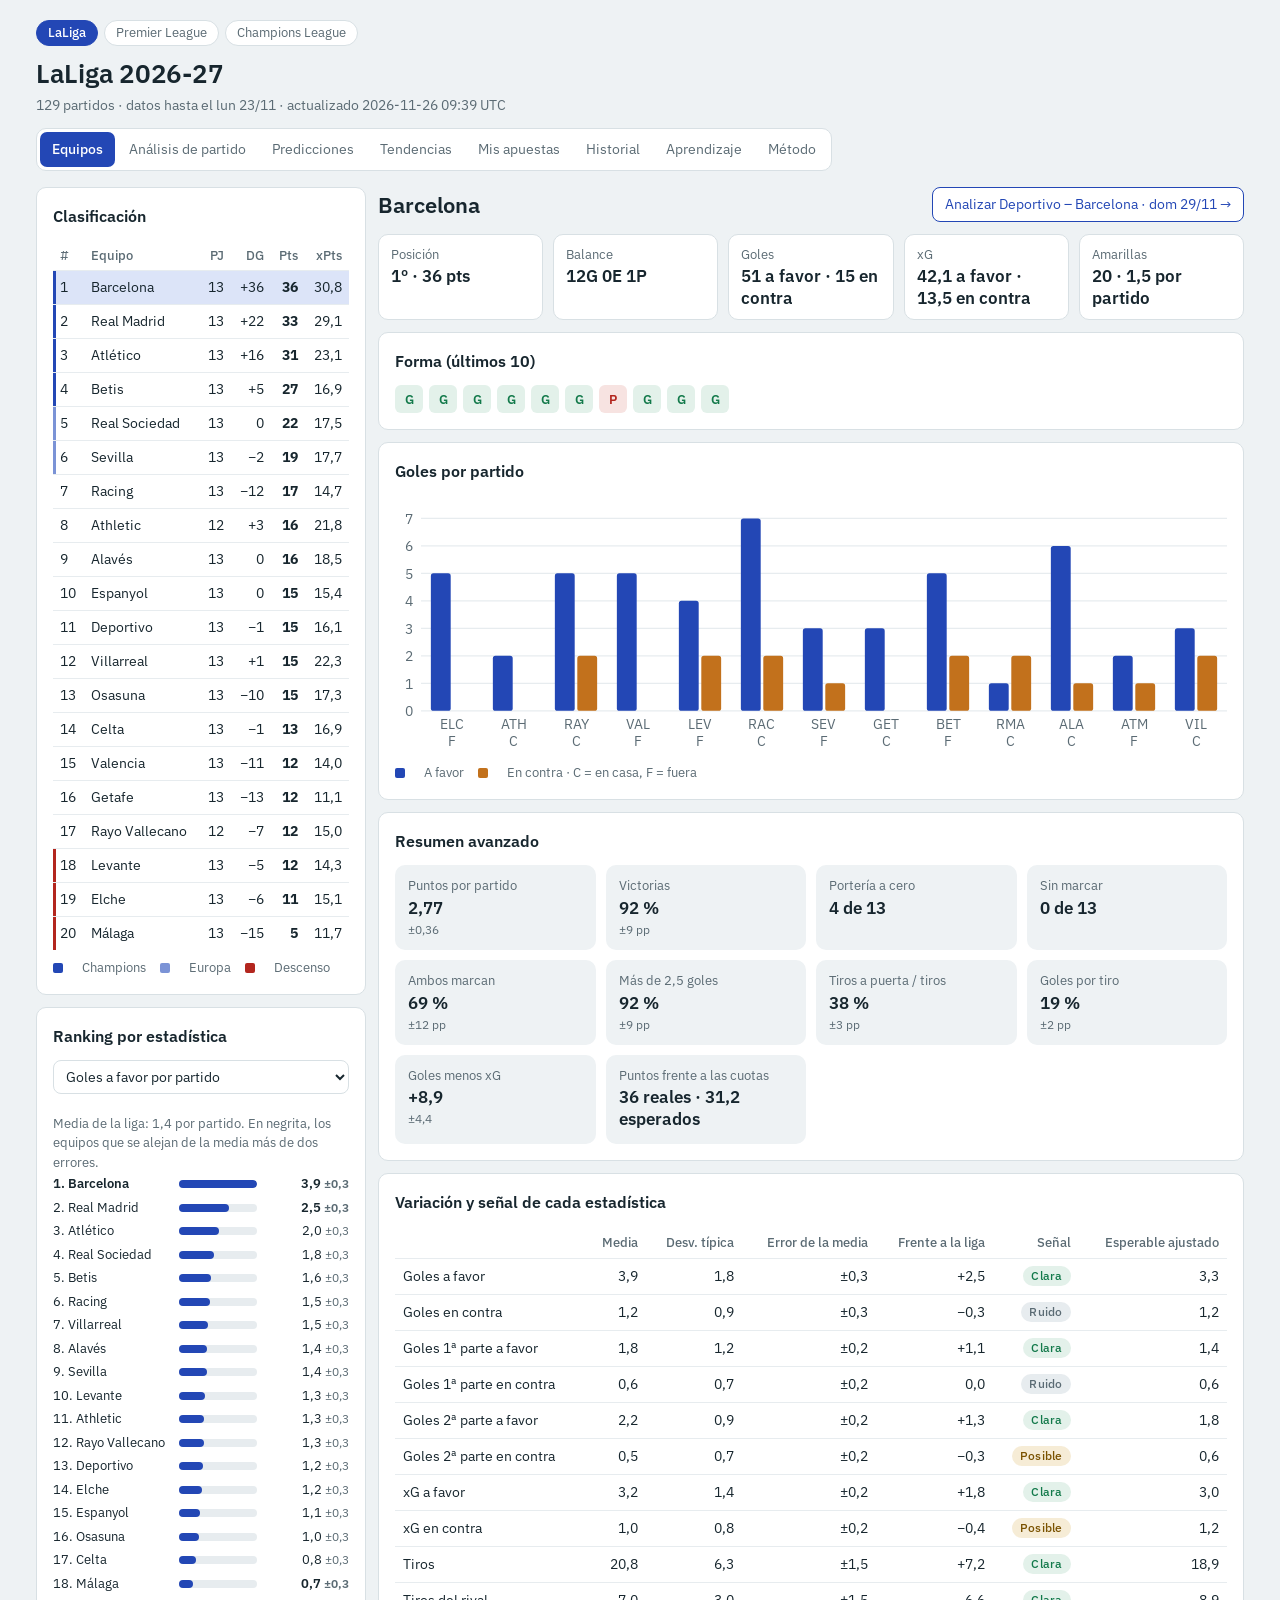
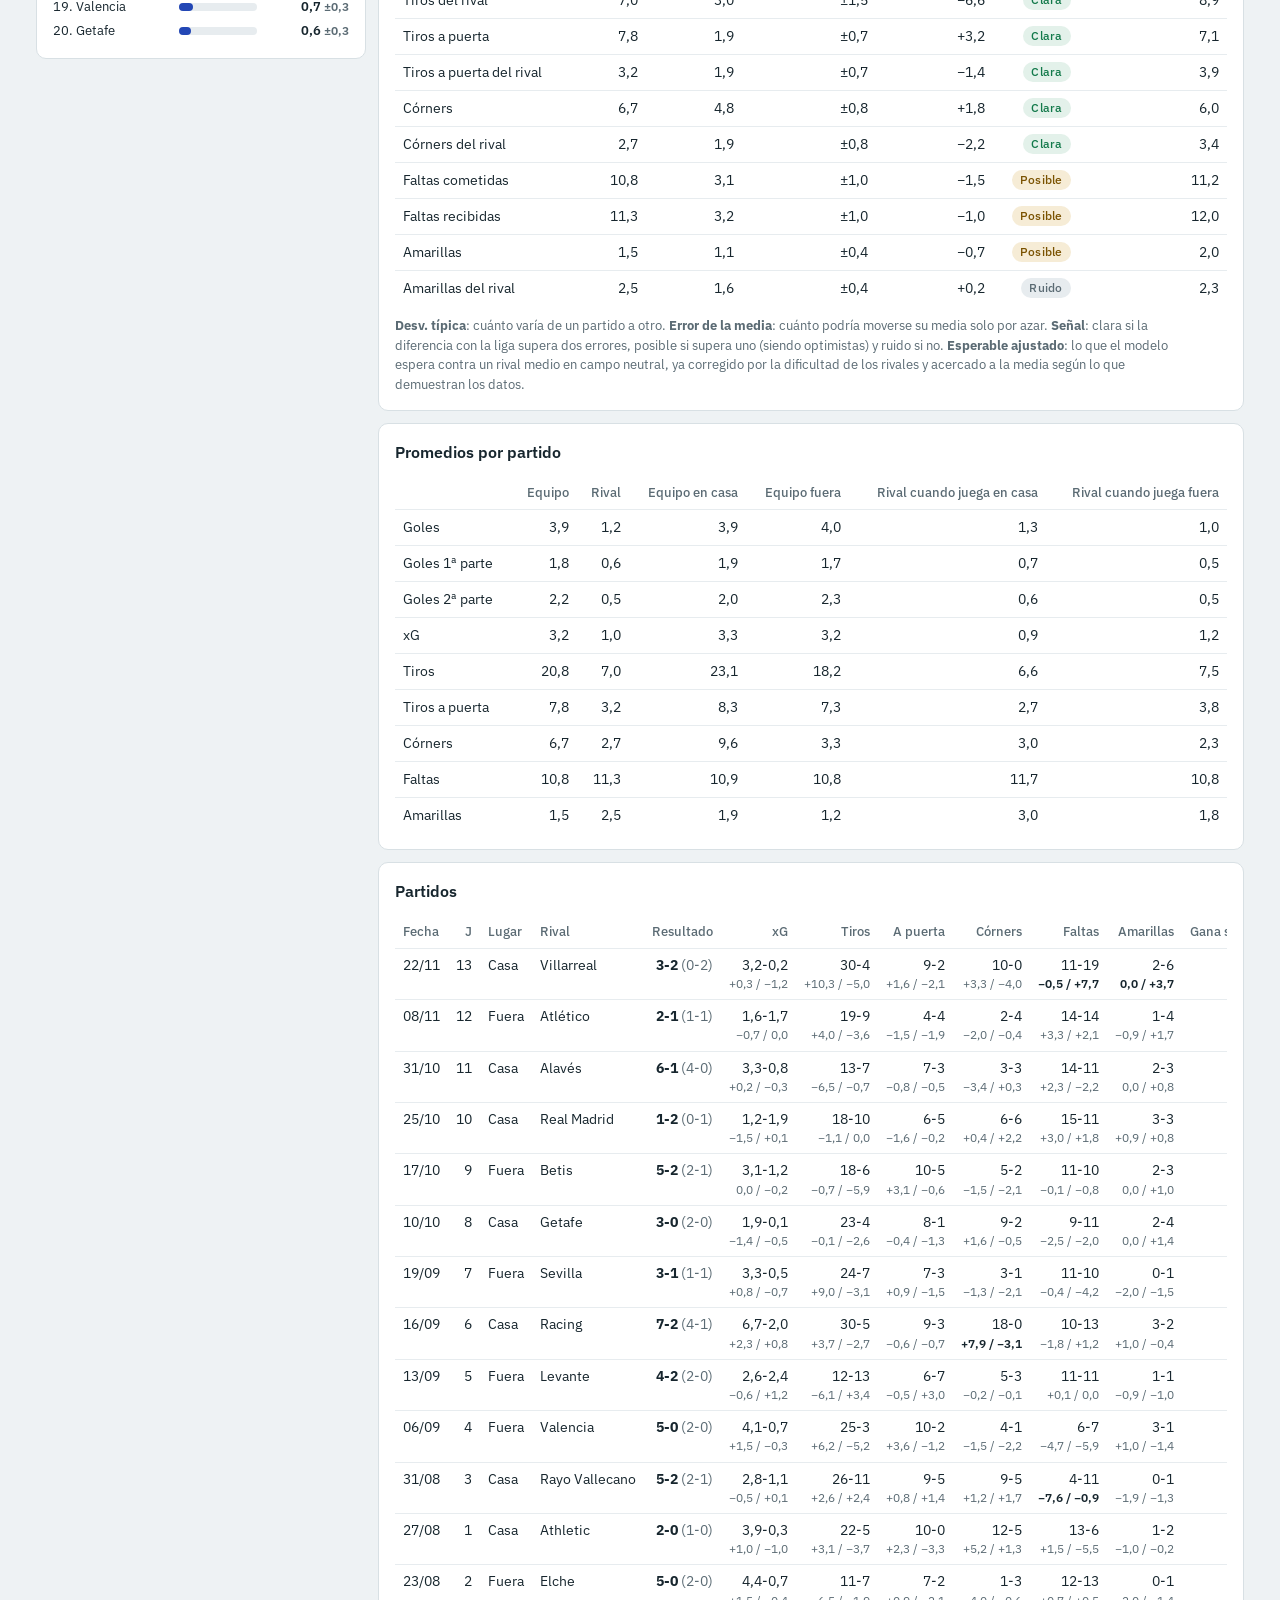
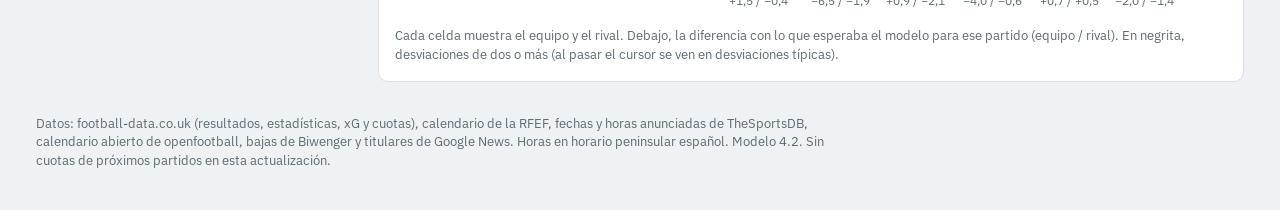
==== commit 575268f6: "Actualizar datos" ====
--- a/index.html
+++ b/index.html
@@ -226,9 +226,9 @@
   <section id="v-metodo" hidden class="card prose">
     <h2>Cómo funciona</h2>
     <h3>Datos</h3>
-    <p>Los resultados, las estadísticas de cada partido (tiros, córners, faltas, amarillas), el xG<span id="m-ref"></span> y las cuotas de cierre salen del CSV de football-data.co.uk. Las fechas y horas de las próximas jornadas se toman de TheSportsDB en cuanto la liga las anuncia (suele ser dos o tres semanas antes), y unos días antes de cada jornada, del archivo de próximos partidos de football-data, que trae también las cuotas. Si un partido aún no tiene horario, se usa <span id="m-cal">el calendario de la liga</span>, sin hora. Las bajas, dudas y sanciones salen de los juegos de fantasy (Biwenger en LaLiga y el oficial de la Premier), y los titulares sobre lesiones y convocatorias, de Google News; el modelo no los usa, pero el análisis de cada partido los muestra. Para saber cuánto pesa cada baja se cuentan las titularidades, los minutos, los goles y las asistencias de cada jugador esta temporada (en LaLiga, de las actas de cada jornada de Biwenger; en la Premier, del Fantasy), y el análisis resume si falta el máximo goleador, el portero titular o varios titulares habituales de una misma línea, y si la baja es nueva o el equipo ya jugó sin él su último partido. GitHub descarga todo dos veces al día y regenera esta página. Solo se usan datos de esta temporada. Las horas están en horario peninsular español.<span id="m-cards"></span></p>
+    <p id="m-datos">Los resultados, las estadísticas de cada partido (tiros, córners, faltas, amarillas), el xG<span id="m-ref"></span> y las cuotas de cierre salen del CSV de football-data.co.uk. Las fechas y horas de las próximas jornadas se toman de TheSportsDB en cuanto la liga las anuncia (suele ser dos o tres semanas antes), y unos días antes de cada jornada, del archivo de próximos partidos de football-data, que trae también las cuotas. Si un partido aún no tiene horario, se usa <span id="m-cal">el calendario de la liga</span>, sin hora. Las bajas, dudas y sanciones salen de los juegos de fantasy (Biwenger en LaLiga y el oficial de la Premier), y los titulares sobre lesiones y convocatorias, de Google News; el modelo no los usa, pero el análisis de cada partido los muestra. Para saber cuánto pesa cada baja se cuentan las titularidades, los minutos, los goles y las asistencias de cada jugador esta temporada (en LaLiga, de las actas de cada jornada de Biwenger; en la Premier, del Fantasy), y el análisis resume si falta el máximo goleador, el portero titular o varios titulares habituales de una misma línea, y si la baja es nueva o el equipo ya jugó sin él su último partido. GitHub descarga todo dos veces al día y regenera esta página. Solo se usan datos de esta temporada. Las horas están en horario peninsular español.<span id="m-cards"></span></p>
     <h3>Modelo de goles</h3>
-    <p>Cada equipo tiene un ataque y una defensa, y todos comparten una ventaja de local. Los goles esperados de un partido salen de combinar la media de la liga, el ataque de un equipo, la defensa del otro y, para el local, la ventaja de jugar en casa. Para estimar esos valores se mezclan goles reales y xG, porque el xG depende menos del azar; la versión por defecto los mezcla al 50 %, y el propio modelo puede cambiar a otra versión si predice mejor (ver Aprendizaje).</p>
+    <p>Cada equipo tiene un ataque y una defensa, y todos comparten una ventaja de local. Los goles esperados de un partido salen de combinar la media de la liga, el ataque de un equipo, la defensa del otro y, para el local, la ventaja de jugar en casa. Para estimar esos valores se mezclan goles reales y xG, porque el xG depende menos del azar; la versión por defecto los mezcla al 50 %, y el propio modelo puede cambiar a otra versión si predice mejor (ver Aprendizaje).<span id="m-noxg"></span></p>
     <p>Con pocos partidos, un equipo puede parecer mucho mejor o peor de lo que es, así que los valores se acercan a la media de la liga. Cuánto se acercan no está fijado a mano: se calcula con los propios datos según cuánto se diferencian de verdad los equipos. A medida que avanza la temporada, se encogen menos.</p>
     <p>La probabilidad de cada marcador sale de una distribución de Poisson, con la corrección de Dixon-Coles para los marcadores bajos (0-0, 1-0, 0-1 y 1-1), que es donde el Poisson simple se equivoca, y promediando sobre la incertidumbre de cada parámetro.</p>
     <h3>Estadísticas</h3>
@@ -262,7 +262,7 @@
 </main>
 <footer class="foot" id="foot"></footer>
 </div>
-<script>window.DATA={"meta":{"gen":"2026-11-26 09:09 UTC","today":"2026-11-26","last":"2026-11-23","n":129,"ver":"4.2","fx":0,"pend":251,"sims":5000,"warn":[],"league":"laliga","name":"LaLiga","title":"LaLiga 2026-27","zones":{"ucl":4,"uel":2,"rel":3},"tiebreak":"los empates a puntos se resuelven como en el art. 10 de las normas de competición de la RFEF: entre dos equipos, la diferencia de goles en sus partidos; entre más de dos, los puntos y luego la diferencia de goles en los partidos entre ellos; después, la diferencia de goles general y los goles a favor (el juego limpio se sustituye por un sorteo)","cards_note":null,"leagues":[{"key":"laliga","name":"LaLiga","url":"https://jaimedhc.github.io/laliga-dashboard/"},{"key":"premier","name":"Premier League","url":"https://jaimedhc.github.io/laliga-dashboard/premier.html"}],"sources":"football-data.co.uk (resultados, estadísticas, xG y cuotas), calendario de la RFEF, fechas y horas anunciadas de TheSportsDB, calendario abierto de openfootball, bajas de Biwenger y titulares de Google News","cal_label":"Fecha del calendario de la RFEF","cal_fallback":"el calendario abierto de openfootball y, si falta, el de la RFEF","refs":false},"teams":["Alaves","Ath Bilbao","Ath Madrid","Barcelona","Betis","Celta","Elche","Espanol","Getafe","La Coruna","Levante","Malaga","Osasuna","Real Madrid","Santander","Sevilla","Sociedad","Valencia","Vallecano","Villarreal"],"names":["Alavés","Athletic","Atlético","Barcelona","Betis","Celta","Elche","Espanyol","Getafe","Deportivo","Levante","Málaga","Osasuna","Real Madrid","Racing","Sevilla","Real Sociedad","Valencia","Rayo Vallecano","Villarreal"],"short":["ALA","ATH","ATM","BAR","BET","CEL","ELC","ESP","GET","DEP","LEV","MAL","OSA","RMA","RAC","SEV","RSO","VAL","RAY","VIL"],"M":[["2026-08-15","19:30",1,0,8,3,0,0,0,1.93,0.24,18,6,8,2,5,3,16,13,4,3,2.32,2.76,3.75,3.32,1.32,null],["2026-08-15","21:30",1,15,18,2,1,0,1,2.19,1.89,13,6,4,3,1,2,18,18,4,4,2.49,2.92,3.19,2.53,1.5,null],["2026-08-16","17:00",1,14,19,2,2,2,2,1.87,0.66,17,12,3,7,6,10,14,14,2,4,3.69,3.77,1.92,1.52,2.47,null],["2026-08-16","19:00",1,7,10,3,0,2,0,1.56,0.28,16,4,6,0,0,1,17,7,3,0,2.1,3.23,3.71,2.13,1.68,null],["2026-08-17","21:00",1,9,6,1,1,1,0,0.34,1.41,8,11,3,6,2,6,17,12,2,2,2.19,3.15,3.53,2.25,1.61,null],["2026-08-19","21:00",1,2,11,2,0,0,0,0.93,0.15,15,5,6,1,6,1,17,11,2,3,1.46,4.51,6.53,1.63,2.22,null],["2026-08-20","21:00",2,18,0,1,1,0,0,0.42,2.0,8,15,3,3,9,7,14,13,1,2,2.42,3.07,3.07,2.3,1.59,null],["2026-08-21","21:00",2,4,16,1,0,0,0,1.24,1.36,18,9,7,3,4,5,9,12,3,3,2.11,3.43,3.38,1.78,1.97,null],["2026-08-22","17:00",2,1,15,1,3,0,1,1.25,0.41,18,7,8,4,10,3,11,16,2,5,1.75,3.57,4.79,2.1,1.69,null],["2026-08-22","19:30",2,17,5,0,0,0,0,0.58,0.66,8,7,2,3,1,2,17,17,2,3,2.42,3.12,3.04,2.26,1.6,null],["2026-08-22","21:30",2,7,13,1,2,1,1,1.05,2.7,8,21,3,8,0,8,19,7,5,1,7.35,4.88,1.39,1.52,2.45,null],["2026-08-23","17:00",2,2,19,2,2,0,0,0.78,3.6,19,13,4,6,5,3,12,13,3,2,1.78,3.83,4.15,1.62,2.22,null],["2026-08-23","19:30",2,8,14,1,0,0,0,1.24,1.3,12,6,1,3,8,6,14,17,1,3,2.27,3.07,3.42,2.2,1.64,null],["2026-08-23","21:30",2,6,3,0,5,0,2,0.7,4.38,7,11,2,7,3,1,13,12,1,0,8.35,5.52,1.32,1.47,2.62,null],["2026-08-24","19:30",2,12,10,0,0,0,0,0.67,1.31,12,11,7,1,9,4,9,12,2,1,1.9,3.38,4.21,2.14,1.67,null],["2026-08-24","21:30",2,11,9,1,1,1,1,1.97,1.11,13,6,2,4,7,4,12,12,1,4,2.36,3.05,3.2,2.23,1.63,null],["2026-08-25","21:00",1,17,4,0,1,0,0,1.12,0.71,16,15,3,3,8,2,10,11,2,1,2.61,3.23,2.72,2.09,1.7,null],["2026-08-26","21:00",1,13,16,4,1,1,1,3.14,0.56,20,10,11,3,4,7,10,8,3,3,1.18,7.37,12.96,1.31,3.37,null],["2026-08-27","20:30",1,5,12,1,2,1,0,0.13,2.68,4,13,2,5,5,3,7,16,0,1,1.85,3.29,4.63,2.27,1.6,null],["2026-08-27","21:00",1,3,1,2,0,1,0,3.91,0.25,22,5,10,0,12,5,13,6,1,2,1.22,6.64,10.81,1.31,3.34,null],["2026-08-28","19:00",3,14,6,3,2,3,0,1.72,1.04,13,18,6,7,5,10,17,19,2,1,1.95,3.58,3.75,1.69,2.1,null],["2026-08-28","21:30",3,0,19,1,0,1,0,0.81,1.4,9,19,2,6,5,9,15,8,3,1,3.03,3.44,2.26,1.78,1.96,null],["2026-08-29","17:00",3,10,4,5,2,2,2,2.76,1.92,19,20,10,6,5,8,9,7,1,1,3.1,3.34,2.27,1.83,1.93,null],["2026-08-29","19:00",3,16,7,2,1,1,1,1.66,0.76,17,11,10,3,7,3,19,14,2,4,1.85,3.68,4.02,1.72,2.05,null],["2026-08-29","21:30",3,15,2,1,3,0,3,0.89,0.93,20,12,5,5,4,2,20,16,2,2,3.99,3.43,1.93,2.03,1.75,null],["2026-08-30","17:00",3,13,11,4,0,3,0,2.4,0.72,19,14,8,1,9,6,6,9,0,2,1.09,10.72,21.88,1.21,4.21,null],["2026-08-30","19:30",3,9,17,3,1,2,1,1.42,1.33,11,12,4,4,5,5,14,5,2,1,2.72,2.98,2.82,2.36,1.56,null],["2026-08-30","21:30",3,5,1,0,2,0,2,0.57,2.64,8,17,2,7,4,7,8,17,0,3,2.77,3.1,2.65,2.27,1.6,null],["2026-08-31","19:30",3,12,8,1,0,1,0,1.67,0.65,10,11,2,1,1,3,17,14,5,4,2.15,2.85,4.08,3.01,1.37,null],["2026-08-31","21:30",3,3,18,5,2,2,1,2.83,1.09,26,11,9,5,9,5,4,11,0,1,1.1,10.44,19.91,1.19,4.49,null],["2026-09-03","21:00",6,16,5,0,0,0,0,0.97,0.36,16,7,5,2,11,3,15,11,2,3,1.76,3.66,4.52,1.76,2.01,null],["2026-09-04","21:00",4,4,13,1,0,0,0,0.93,3.46,10,20,5,8,6,10,11,13,3,5,5.87,5.0,1.44,1.37,3.0,null],["2026-09-05","16:15",4,1,2,3,0,0,0,1.41,1.03,11,15,4,5,3,8,8,6,0,1,2.7,3.31,2.56,1.87,1.88,null],["2026-09-05","18:30",4,18,14,3,2,2,2,1.61,0.48,16,9,10,4,9,6,15,12,3,2,1.96,3.62,3.65,1.62,2.23,null],["2026-09-05","21:00",4,19,9,2,3,1,1,1.2,0.83,17,8,5,3,7,1,14,14,2,2,1.44,4.67,6.7,1.61,2.25,null],["2026-09-06","16:15",4,17,3,0,5,0,2,0.66,4.08,3,25,2,10,1,4,7,6,1,3,10.48,6.39,1.24,1.34,3.13,null],["2026-09-06","18:30",4,0,12,5,2,2,0,1.19,1.63,12,7,7,5,4,1,14,13,1,2,2.2,3.11,3.5,2.4,1.54,null],["2026-09-06","18:30",4,11,10,0,0,0,0,1.59,0.98,10,11,3,3,6,4,15,11,4,2,2.41,3.29,2.91,1.86,1.9,null],["2026-09-06","21:00",4,7,15,1,1,0,0,1.22,0.53,12,6,3,3,0,4,17,13,2,3,2.3,3.16,3.23,2.19,1.64,null],["2026-09-07","19:00",4,8,5,1,1,1,0,0.81,0.96,10,16,2,3,3,5,8,9,4,2,2.74,2.67,3.06,3.29,1.32,null],["2026-09-07","21:30",4,6,16,2,3,0,2,2.47,0.58,20,13,10,6,6,7,9,8,4,1,3.05,3.38,2.26,1.74,2.03,null],["2026-09-11","21:00",5,15,17,1,0,0,0,0.93,0.1,13,3,4,0,6,4,8,12,1,2,1.76,3.53,4.79,2.13,1.68,null],["2026-09-12","14:00",5,14,0,2,1,1,1,2.02,1.98,11,16,4,8,4,6,16,17,2,3,2.59,3.46,2.59,1.69,2.11,null],["2026-09-12","16:15",5,12,7,0,2,0,2,1.05,1.43,11,6,4,3,3,4,10,24,2,3,2.21,3.2,3.38,2.1,1.7,null],["2026-09-12","18:30",5,1,6,1,1,0,0,2.4,0.84,19,3,3,1,7,1,11,12,3,3,1.39,4.78,7.49,1.62,2.23,null],["2026-09-12","21:00",5,13,18,4,1,3,0,2.61,1.22,24,18,11,7,11,5,9,13,0,1,1.14,8.6,15.73,1.25,3.84,null],["2026-09-13","14:00",5,5,11,1,1,1,0,1.9,0.42,17,12,5,2,1,5,10,10,1,1,1.68,3.65,5.23,2.0,1.76,null],["2026-09-13","16:15",5,10,3,2,4,0,2,2.42,2.59,13,12,7,6,3,5,11,11,1,1,12.0,7.97,1.18,1.21,4.23,null],["2026-09-13","18:30",5,8,9,1,1,0,0,0.77,0.86,15,10,4,3,3,7,14,9,3,1,2.54,2.89,3.11,2.6,1.48,null],["2026-09-13","21:00",5,16,2,0,3,0,0,0.27,2.05,8,13,3,5,9,3,13,9,3,1,3.32,3.55,2.08,1.67,2.14,null],["2026-09-14","21:00",5,19,4,1,2,1,2,1.9,3.52,14,26,8,12,7,4,7,8,1,0,1.93,3.96,3.46,1.41,2.8,null],["2026-09-15","19:00",6,18,7,2,1,2,0,1.71,1.66,16,19,2,5,3,5,10,15,5,1,2.23,3.24,3.29,2.0,1.76,null],["2026-09-15","20:00",6,0,17,0,1,0,0,1.05,0.65,15,10,3,3,2,5,7,14,1,4,1.71,3.5,5.18,2.08,1.7,null],["2026-09-15","21:30",6,6,13,2,3,0,2,0.78,3.62,11,20,3,4,2,5,21,8,4,2,12.02,7.22,1.19,1.3,3.4,null],["2026-09-16","19:00",6,2,12,4,0,1,0,3.99,0.48,27,3,11,1,8,0,7,12,1,2,1.3,5.41,9.75,1.57,2.32,null],["2026-09-16","19:00",6,9,15,0,1,0,0,0.14,0.73,4,11,3,6,4,4,15,16,1,4,2.71,3.09,2.73,2.17,1.66,null],["2026-09-16","21:30",6,3,14,7,2,4,1,6.74,1.98,30,5,9,3,18,0,10,13,3,2,1.05,14.15,26.81,1.09,7.04,null],["2026-09-17","19:00",6,4,8,1,0,1,0,1.53,0.32,22,8,8,2,4,3,13,24,0,0,1.49,4.05,6.99,1.95,1.81,null],["2026-09-17","21:30",6,11,19,1,3,1,2,0.63,3.33,5,16,1,7,4,8,17,10,0,0,3.39,3.54,2.06,1.66,2.16,null],["2026-09-18","21:00",7,7,6,1,3,0,2,1.05,1.44,23,9,4,6,3,3,14,9,2,2,1.76,3.69,4.48,1.73,2.05,null],["2026-09-19","14:00",7,12,18,1,1,1,0,0.53,1.01,10,19,3,2,4,4,21,13,3,2,2.64,3.19,2.71,2.06,1.73,null],["2026-09-19","16:15",7,1,0,0,0,0,0,1.62,0.05,24,2,6,0,5,1,14,13,2,0,1.6,3.8,5.82,2.01,1.75,null],["2026-09-19","18:30",7,5,14,5,0,2,0,2.08,0.61,13,11,9,5,3,3,13,11,2,5,1.79,3.76,4.19,1.67,2.14,null],["2026-09-19","21:00",7,15,3,1,3,1,1,0.45,3.26,7,24,3,7,1,3,10,11,1,0,8.42,6.33,1.28,1.27,3.63,null],["2026-09-20","14:00",7,8,11,1,0,0,0,0.95,0.52,20,11,7,4,5,9,16,16,4,2,1.9,3.26,4.42,2.38,1.55,null],["2026-09-20","16:15",7,2,13,2,1,0,0,2.35,0.3,18,8,9,3,3,1,19,6,2,2,3.44,3.8,1.97,1.51,2.5,null],["2026-09-20","18:30",7,9,4,1,1,0,1,2.09,0.8,24,11,7,4,11,5,6,9,1,1,3.72,3.65,1.93,1.77,2.0,null],["2026-09-20","18:30",7,19,10,3,1,1,1,4.27,0.45,21,6,7,1,7,1,9,10,1,1,1.54,4.44,5.4,1.51,2.5,null],["2026-09-20","21:00",7,17,16,2,3,0,1,1.55,2.65,22,21,5,6,7,5,9,12,2,1,2.86,3.33,2.43,1.9,1.85,null],["2026-10-09","21:00",8,11,7,1,1,0,1,0.59,0.99,15,9,7,4,8,2,10,15,4,5,2.77,3.24,2.54,1.91,1.84,null],["2026-10-10","16:15",8,0,2,1,2,1,1,1.3,2.05,8,22,3,7,0,10,11,14,0,3,4.37,3.6,1.8,1.94,1.81,null],["2026-10-10","18:30",8,3,8,3,0,2,0,1.93,0.14,23,4,8,1,9,2,9,11,2,4,1.12,9.17,17.38,1.27,3.61,null],["2026-10-10","21:00",8,13,19,1,0,0,0,1.43,0.59,11,15,4,4,9,3,8,13,5,2,1.32,5.81,7.57,1.3,3.41,null],["2026-10-11","14:00",8,6,5,0,0,0,0,0.78,0.47,13,7,2,0,5,2,19,21,1,3,3.06,3.29,2.33,1.87,1.87,null],["2026-10-11","16:15",8,16,9,3,2,2,0,1.44,2.13,12,21,4,7,7,10,14,13,1,2,1.74,3.81,4.42,1.73,2.05,null],["2026-10-11","18:30",8,4,12,5,2,2,0,2.89,1.94,20,11,7,5,8,4,11,13,2,5,1.45,4.62,6.33,1.56,2.35,null],["2026-10-11","21:00",8,14,17,2,2,1,1,1.28,1.8,20,10,11,2,8,3,15,10,3,3,2.3,3.46,2.96,1.69,2.12,null],["2026-10-12","21:00",8,10,15,3,3,0,1,1.95,2.53,20,18,8,5,5,2,7,17,2,4,2.91,3.24,2.43,2.03,1.73,null],["2026-10-16","21:00",9,9,10,1,1,0,0,1.08,0.83,13,11,5,4,3,5,17,12,2,2,2.03,3.45,3.62,1.89,1.85,null],["2026-10-17","14:00",9,7,2,0,1,0,0,0.51,1.47,10,19,2,6,4,12,10,9,2,5,4.91,3.96,1.66,1.68,2.12,null],["2026-10-17","16:15",9,19,6,0,0,0,0,2.38,0.3,20,7,7,1,10,5,12,7,2,4,1.42,5.04,6.4,1.41,2.82,null],["2026-10-17","18:30",9,4,3,2,5,1,2,1.24,3.1,6,18,5,10,2,5,10,11,3,2,6.04,5.43,1.4,1.22,4.0,null],["2026-10-17","21:00",9,17,1,0,0,0,0,1.41,0.59,16,9,3,2,2,6,14,13,3,3,3.14,3.22,2.31,2.13,1.67,null],["2026-10-18","14:00",9,12,14,2,0,1,0,3.65,0.28,20,9,7,1,7,4,21,9,2,3,1.97,3.68,3.54,1.64,2.2,null],["2026-10-18","16:15",9,5,0,2,1,0,0,0.97,1.06,6,20,3,9,0,4,14,17,1,1,2.2,3.09,3.53,2.46,1.51,null],["2026-10-18","18:30",9,11,16,2,5,0,2,1.24,2.44,17,21,6,9,4,5,4,9,1,2,3.27,3.6,2.09,1.61,2.25,null],["2026-10-18","21:00",9,13,15,4,1,2,0,2.28,0.75,15,11,8,5,1,2,10,14,2,2,1.23,6.66,10.55,1.35,3.11,null],["2026-10-19","21:00",9,8,18,1,1,0,1,0.63,2.14,12,21,4,5,8,8,12,9,6,3,3.0,2.9,2.6,2.69,1.44,null],["2026-10-21","20:00",6,10,1,3,1,2,0,1.98,1.9,12,21,7,4,3,9,13,12,2,1,3.22,3.25,2.25,1.93,1.82,null],["2026-10-23","21:00",10,0,11,1,1,0,1,1.84,0.71,18,7,4,3,7,2,14,12,2,1,1.6,3.78,5.82,2.06,1.72,null],["2026-10-24","14:00",10,18,6,0,3,0,2,1.52,2.52,18,16,5,9,3,3,15,11,3,3,1.77,3.8,4.28,1.73,2.04,null],["2026-10-24","16:15",10,14,7,2,1,0,0,2.27,0.52,23,11,9,1,9,4,10,17,3,4,2.24,3.7,2.91,1.53,2.43,null],["2026-10-24","18:30",10,17,19,1,2,1,0,1.13,1.5,9,19,5,3,6,9,18,9,5,3,3.35,3.56,2.07,1.7,2.09,null],["2026-10-24","21:00",10,2,9,1,0,0,0,1.41,1.67,20,15,4,5,3,4,11,6,4,2,1.24,6.18,10.52,1.45,2.65,null],["2026-10-25","14:00",10,1,8,4,0,2,0,0.74,0.41,11,7,4,1,2,4,11,15,1,3,1.54,4.01,6.26,1.97,1.78,null],["2026-10-25","16:15",10,5,4,0,0,0,0,0.76,1.15,12,15,4,2,3,4,9,12,2,1,2.62,3.27,2.67,1.88,1.86,null],["2026-10-25","18:30",10,16,10,2,1,2,1,2.22,0.48,17,6,3,2,2,3,14,13,1,3,1.52,4.75,5.26,1.38,2.93,null],["2026-10-25","21:00",10,3,13,1,2,0,1,1.19,1.94,18,10,6,5,6,6,15,11,3,3,1.58,5.65,3.95,1.16,5.0,null],["2026-10-26","21:00",10,15,12,2,0,1,0,1.14,0.77,17,10,7,2,7,4,11,8,1,2,1.93,3.37,4.14,2.16,1.66,null],["2026-10-30","21:00",11,19,7,0,1,0,0,0.88,0.22,14,5,4,3,7,3,15,13,3,3,1.36,5.3,7.2,1.4,2.83,null],["2026-10-31","14:00",11,10,2,0,2,0,1,1.4,0.7,20,11,4,5,5,3,7,7,0,0,6.09,4.76,1.46,1.47,2.61,null],["2026-10-31","16:15",11,18,5,3,0,1,0,1.09,1.39,14,11,8,0,4,3,11,16,2,1,2.42,3.16,3.0,2.16,1.66,null],["2026-10-31","18:30",11,4,11,2,1,2,0,1.8,1.16,24,10,6,5,10,3,10,15,2,2,1.31,5.51,8.94,1.49,2.55,null],["2026-10-31","21:00",11,3,0,6,1,4,0,3.26,0.76,13,7,7,3,3,3,14,11,2,3,1.1,10.86,19.13,1.16,4.96,null],["2026-11-01","14:00",11,8,15,3,1,0,1,1.58,0.77,11,12,5,4,2,2,18,18,2,4,3.41,2.98,2.32,2.54,1.49,null],["2026-11-01","16:15",11,14,13,0,3,0,3,0.97,3.36,10,22,1,7,4,6,10,8,2,0,10.64,7.73,1.2,1.22,4.07,null],["2026-11-01","18:30",11,6,17,0,1,0,0,1.25,0.9,16,5,3,3,6,2,9,15,3,2,2.23,3.37,3.17,1.81,1.95,null],["2026-11-01","21:00",11,1,16,2,1,2,1,3.08,1.15,13,14,3,5,5,8,11,13,2,4,1.94,3.66,3.69,1.75,2.02,null],["2026-11-02","21:00",11,9,12,2,1,0,1,2.35,1.1,18,11,7,2,8,2,5,13,0,4,2.08,3.21,3.73,2.24,1.61,null],["2026-11-06","21:00",12,15,0,0,0,0,0,1.6,0.54,13,9,3,2,5,4,14,19,2,3,1.95,3.26,4.14,2.26,1.6,null],["2026-11-07","14:00",12,11,14,1,2,1,0,2.02,2.31,16,21,8,7,6,3,11,5,6,2,2.23,3.61,2.99,1.59,2.28,null],["2026-11-07","16:15",12,7,9,0,0,0,0,0.7,0.23,11,5,4,1,9,5,17,10,4,4,2.46,3.27,2.85,1.91,1.84,null],["2026-11-07","18:30",12,12,1,1,1,0,0,0.65,2.28,17,16,5,4,6,4,19,10,3,1,3.86,3.34,1.99,2.16,1.65,null],["2026-11-07","21:00",12,17,13,0,3,0,2,0.18,2.34,4,19,2,11,2,5,26,6,4,3,10.84,6.49,1.23,1.4,2.86,null],["2026-11-08","14:00",12,6,4,0,2,0,0,0.84,1.78,13,18,1,9,9,8,12,7,4,0,3.96,4.06,1.78,1.44,2.73,null],["2026-11-08","16:15",12,16,18,1,0,0,0,1.62,1.34,17,11,3,3,7,6,11,8,2,2,1.84,3.86,3.87,1.6,2.28,null],["2026-11-08","18:30",12,5,10,0,0,0,0,3.16,0.28,23,6,8,0,6,1,8,9,1,2,1.81,3.62,4.3,1.83,1.92,null],["2026-11-08","18:30",12,19,8,2,0,0,0,2.31,0.82,22,9,7,1,9,4,6,13,2,2,1.53,4.24,5.84,1.75,2.02,null],["2026-11-08","21:00",12,2,3,1,2,1,1,1.67,1.61,9,19,4,4,4,2,14,14,4,1,3.45,4.3,1.86,1.31,3.3,null],["2026-11-20","21:00",13,1,7,0,1,0,0,1.45,0.53,17,6,6,3,9,2,16,13,3,1,1.4,4.71,7.19,1.66,2.14,null],["2026-11-21","14:00",13,0,9,3,1,1,1,3.33,0.31,21,7,8,2,8,2,20,15,4,4,2.1,3.3,3.52,2.04,1.72,null],["2026-11-21","16:15",13,18,17,0,1,0,1,0.74,0.66,21,11,5,2,8,5,12,17,2,1,1.99,3.39,3.75,1.96,1.78,null],["2026-11-21","18:30",13,15,4,1,1,0,0,2.32,0.62,25,6,6,3,7,2,21,14,5,4,2.65,3.27,2.61,1.92,1.81,null],["2026-11-21","21:00",13,13,5,2,1,0,1,3.76,1.51,24,8,7,4,8,3,4,13,1,2,1.16,7.94,13.75,1.33,3.18,null],["2026-11-22","14:00",13,3,19,3,2,0,2,3.22,0.21,30,4,9,2,10,0,11,19,2,6,1.19,8.24,10.41,1.11,5.97,null],["2026-11-22","16:15",13,14,16,3,2,2,1,3.05,3.69,12,31,8,7,7,14,10,10,2,2,3.08,3.89,2.07,1.38,2.94,null],["2026-11-22","18:30",13,12,11,1,0,1,0,1.23,0.64,11,5,2,0,4,1,15,11,4,0,1.75,3.63,4.58,1.96,1.79,null],["2026-11-22","21:00",13,8,2,0,3,0,2,0.5,4.14,11,20,1,10,2,7,11,11,2,2,6.36,3.93,1.53,2.1,1.69,null],["2026-11-23","21:00",13,10,6,1,1,0,0,0.81,0.34,18,4,2,2,5,1,14,12,4,1,2.0,3.58,3.49,1.67,2.12,null]],"E":[[1.549,0.683,0.563,0.272,1.536,0.719,15.772,9.03,5.392,2.515,5.349,3.407,14.023,13.565,2.209,2.488],[1.575,1.109,0.572,0.553,1.396,1.102,16.462,11.417,5.181,4.037,5.134,3.727,14.664,12.484,2.451,2.286],[1.522,2.095,0.876,0.945,1.503,2.207,13.362,16.626,5.015,5.558,5.464,8.389,12.495,11.862,2.39,2.308],[1.32,1.045,0.657,0.435,1.296,1.063,14.194,11.153,4.325,3.609,3.778,3.962,14.807,10.615,2.408,2.131],[1.374,1.072,0.555,0.41,1.333,1.067,13.748,10.636,4.658,3.629,5.206,4.497,12.555,12.43,2.138,2.401],[2.342,0.641,0.867,0.277,2.141,0.789,21.058,8.891,7.25,2.755,6.54,3.013,11.905,11.323,2.266,2.058],[1.358,1.319,0.674,0.536,1.359,1.294,14.858,12.653,5.158,4.05,5.538,4.508,12.858,13.659,2.267,2.149],[1.999,1.516,0.764,0.699,1.916,1.584,18.795,14.726,6.993,4.789,5.909,6.921,10.551,12.026,2.053,2.243],[1.512,1.013,0.53,0.391,1.587,0.989,14.559,10.535,4.711,3.804,5.13,3.613,12.477,14.039,2.11,2.487],[0.909,0.881,0.357,0.393,1.078,0.998,12.527,10.697,3.56,3.232,4.366,3.096,13.334,11.474,2.257,2.026],[0.895,1.883,0.426,0.972,0.908,1.972,11.808,14.754,3.886,6.099,3.291,5.975,15.774,9.217,2.635,2.3],[1.86,1.131,0.703,0.433,1.747,1.366,17.396,12.006,6.162,4.136,6.184,4.079,12.14,11.116,2.3,2.108],[1.252,1.414,0.474,0.828,1.258,1.429,15.374,12.369,3.965,4.454,6.703,4.863,14.138,12.057,2.58,2.391],[1.141,3.102,0.445,1.413,1.096,2.837,8.912,17.503,4.125,6.11,3.577,5.04,12.537,11.346,2.377,1.96],[1.491,1.378,0.543,0.538,1.713,1.259,13.687,11.516,4.574,3.412,4.066,3.709,13.781,10.587,2.345,1.879],[1.011,1.232,0.461,0.599,1.112,1.161,12.748,11.774,4.021,3.968,5.679,4.747,12.228,11.587,2.219,2.201],[1.038,1.358,0.373,0.675,1.261,1.347,13.483,15.596,3.938,5.13,5.475,4.737,13.225,10.344,2.371,2.026],[3.077,1.135,1.167,0.609,2.978,1.139,20.097,11.874,8.313,4.089,6.747,4.823,9.317,12.603,2.216,2.273],[1.284,0.965,0.516,0.343,1.337,1.187,12.338,10.39,3.943,3.372,3.983,3.258,11.961,13.635,1.869,2.424],[3.116,1.11,1.378,0.51,2.87,1.225,18.891,8.72,7.75,3.275,6.832,3.672,11.463,11.459,1.964,2.18],[1.742,1.543,0.889,0.608,1.76,1.469,14.958,12.97,5.369,4.312,5.094,6.104,12.816,12.723,2.301,2.423],[1.36,1.401,0.529,0.612,1.344,1.516,13.493,12.332,4.706,4.549,4.831,5.304,14.028,11.791,2.221,2.213],[1.496,1.577,0.468,0.816,1.587,1.617,15.852,15.053,4.96,5.194,5.254,4.464,11.308,10.557,2.063,1.922],[1.591,1.114,0.825,0.485,1.533,1.063,16.52,11.116,5.801,3.498,8.076,3.232,12.116,13.79,2.29,2.603],[1.132,1.61,0.351,0.571,1.142,1.486,13.366,13.199,4.511,5.129,3.232,3.954,13.997,12.037,2.354,2.249],[3.004,0.634,1.54,0.29,2.857,0.757,21.195,8.93,8.201,2.926,6.977,3.451,9.603,12.356,2.181,2.272],[1.289,0.825,0.509,0.408,1.23,0.922,14.77,9.734,4.913,2.775,5.693,4.058,11.828,12.78,2.181,2.375],[0.943,1.15,0.418,0.412,1.095,1.393,10.746,13.391,3.887,3.696,3.838,4.966,12.305,11.853,1.99,2.092],[1.361,0.822,0.514,0.298,1.51,0.824,13.781,10.046,4.585,2.524,4.685,3.781,13.969,12.917,2.502,2.339],[3.951,0.999,1.79,0.6,3.369,1.022,23.377,8.634,8.179,3.621,7.804,3.318,11.558,11.877,1.946,2.347],[1.628,1.058,0.753,0.395,1.627,1.181,17.276,10.21,5.587,3.415,6.865,3.106,12.561,11.298,2.122,2.066],[1.311,2.199,0.597,0.928,1.361,2.449,15.813,16.607,6.021,6.497,4.836,6.37,11.651,9.478,2.091,2.24],[1.218,1.423,0.405,0.548,1.468,1.432,14.61,13.182,4.242,5.024,4.714,5.051,11.695,11.723,2.006,2.244],[2.031,1.476,1.041,0.887,1.979,1.447,20.033,12.531,6.302,4.316,8.759,5.098,12.935,12.166,2.364,2.312],[1.784,0.979,0.719,0.485,1.927,0.947,17.215,9.726,6.036,3.372,7.688,4.489,12.004,11.816,2.273,2.233],[0.878,2.911,0.443,1.295,0.948,2.617,8.156,18.804,3.154,6.444,3.229,5.511,12.891,10.689,2.351,2.0],[1.735,1.033,0.574,0.424,1.618,1.155,14.824,9.221,5.023,3.298,5.094,3.232,13.642,13.776,2.024,2.454],[1.146,1.36,0.503,0.612,1.299,1.282,13.554,12.689,4.203,3.761,4.928,3.72,12.015,10.676,2.064,2.032],[1.123,1.045,0.534,0.39,1.023,1.021,11.715,11.715,4.064,4.082,3.127,4.006,15.421,13.684,2.511,2.649],[0.782,0.935,0.248,0.449,0.888,1.056,12.849,10.396,3.318,3.28,4.271,3.362,13.909,11.869,2.444,2.052],[1.54,1.536,0.419,0.846,1.476,1.468,14.119,13.764,5.107,4.262,5.166,5.373,12.206,12.303,2.386,2.146],[1.422,0.796,0.467,0.362,1.303,0.85,16.72,8.542,5.267,2.726,4.51,2.915,14.049,13.079,2.503,2.304],[1.612,1.757,0.868,0.718,1.578,1.709,13.195,14.228,5.334,4.739,5.192,5.837,12.76,13.913,2.317,2.259],[1.156,1.102,0.423,0.562,1.344,1.001,12.545,10.639,4.518,3.13,4.767,3.333,13.625,14.094,2.6,2.368],[1.631,0.913,0.587,0.349,1.817,0.947,17.011,9.321,4.695,3.492,6.014,4.127,12.459,12.388,2.09,2.325],[2.837,0.884,1.423,0.441,2.696,0.978,20.732,11.507,7.74,3.86,7.657,3.921,9.877,12.769,2.128,2.398],[1.267,0.741,0.587,0.318,1.362,0.9,13.595,10.289,4.347,3.098,3.995,3.948,12.063,11.888,2.021,2.134],[1.265,3.381,0.555,1.568,1.193,3.14,9.59,18.15,3.973,6.525,3.098,5.194,11.021,10.909,2.045,1.898],[0.87,1.115,0.32,0.517,0.914,1.082,12.607,11.369,3.337,3.864,4.939,4.97,13.811,11.811,2.556,2.221],[1.406,1.957,0.658,0.583,1.426,1.857,14.927,15.814,4.968,5.696,5.239,5.084,11.964,11.151,2.047,2.317],[1.832,1.264,0.583,0.725,2.192,1.247,18.885,12.968,6.638,4.544,8.338,4.645,11.991,10.705,2.283,2.062],[1.24,1.027,0.597,0.591,1.317,0.963,16.01,11.467,5.476,3.257,6.566,3.669,12.276,14.618,2.416,2.499],[1.461,0.794,0.492,0.392,1.452,0.872,16.228,8.804,5.313,2.699,4.926,3.483,13.556,13.004,2.182,2.298],[1.01,2.228,0.327,1.123,1.049,2.27,11.879,15.522,4.397,5.782,4.228,4.945,13.479,9.696,2.43,2.143],[2.373,0.833,0.762,0.3,2.102,1.041,19.111,8.978,6.577,2.999,6.521,2.486,11.805,12.987,2.096,2.338],[1.273,1.189,0.501,0.46,1.164,1.114,11.767,12.021,4.674,3.954,4.441,3.937,12.573,14.086,2.158,2.568],[5.263,1.186,2.401,0.773,4.45,1.187,26.286,7.667,9.571,3.744,10.105,3.111,11.773,11.787,2.047,2.399],[1.765,0.728,0.87,0.23,1.713,0.865,19.139,10.952,6.718,2.844,6.398,4.306,11.085,13.318,2.039,2.583],[0.919,1.665,0.446,0.763,1.002,1.77,11.676,15.117,3.677,5.032,5.128,5.903,12.183,11.322,2.215,2.249],[1.212,0.942,0.592,0.349,1.171,0.977,13.688,10.365,4.05,3.747,3.666,4.575,15.399,12.075,2.487,2.476],[1.421,1.334,0.55,0.654,1.53,1.296,13.961,13.091,4.444,4.012,4.911,4.941,14.095,11.819,2.42,2.143],[1.51,1.04,0.573,0.412,1.629,1.102,15.006,10.225,4.665,3.837,6.129,3.946,12.405,13.547,2.105,2.168],[1.594,1.228,0.728,0.623,1.697,1.35,14.953,11.775,4.8,4.226,5.677,4.207,12.637,12.192,2.074,2.303],[1.265,2.876,0.498,1.274,1.145,2.478,10.073,14.98,4.494,6.131,3.132,4.299,14.207,11.362,2.543,1.979],[0.995,0.853,0.382,0.422,1.009,0.952,13.978,10.808,3.59,3.265,4.717,4.565,13.494,11.756,2.514,2.216],[1.573,1.664,0.513,0.775,1.586,1.835,16.799,13.332,6.328,5.223,5.175,3.876,12.755,9.101,2.345,2.057],[1.356,1.391,0.458,0.749,1.438,1.385,14.709,14.158,5.234,4.969,6.706,5.144,12.272,10.744,2.235,2.066],[2.022,1.08,0.784,0.496,2.25,1.046,18.304,10.482,6.309,3.196,6.671,3.517,11.795,10.887,2.114,2.062],[1.185,1.441,0.417,0.776,1.276,1.355,12.922,14.787,3.905,4.496,4.662,5.876,12.551,11.591,2.36,2.189],[0.889,1.087,0.392,0.639,1.019,1.02,12.424,11.723,4.151,3.45,5.777,3.343,11.879,14.213,2.289,2.561],[1.163,1.608,0.37,0.617,1.272,1.526,12.973,13.605,4.55,5.079,3.53,4.724,13.506,11.968,2.052,2.243],[3.784,0.616,1.671,0.273,3.327,0.65,23.076,6.626,8.44,2.278,7.444,2.539,11.455,12.981,2.013,2.561],[2.386,1.118,1.247,0.451,2.33,1.311,17.509,12.059,6.97,4.392,6.597,4.671,9.792,12.13,2.212,2.327],[1.182,0.939,0.359,0.428,1.247,1.082,13.687,9.957,4.656,3.064,4.838,2.831,12.968,12.179,2.282,1.986],[1.81,1.262,0.971,0.454,1.673,1.21,16.951,11.164,5.619,4.022,7.938,4.59,12.472,11.243,2.22,2.237],[1.977,1.101,0.886,0.359,1.805,1.389,17.989,11.183,6.259,3.73,6.093,4.085,10.784,13.525,1.868,2.548],[1.634,1.188,0.816,0.605,1.624,1.27,16.07,11.87,5.662,3.297,5.571,5.508,12.074,13.082,2.347,2.397],[1.405,1.348,0.512,0.501,1.285,1.301,12.681,12.781,4.43,4.133,3.48,3.417,11.584,13.841,1.992,2.389],[1.497,1.189,0.616,0.512,1.476,1.161,14.256,11.444,4.974,3.495,5.365,3.895,12.072,10.927,2.069,2.066],[0.905,1.468,0.409,0.547,0.946,1.478,11.757,14.659,3.659,5.392,2.873,5.6,14.455,11.427,2.387,2.391],[1.856,0.974,0.707,0.397,2.032,0.961,17.651,9.742,5.907,3.318,6.473,4.061,12.267,12.384,2.184,2.396],[1.481,3.062,0.812,1.166,1.423,3.06,11.864,18.726,5.648,6.865,4.092,6.491,10.837,11.091,2.046,2.049],[0.862,1.248,0.392,0.478,0.984,1.394,10.772,14.473,3.445,3.838,4.632,5.287,13.196,11.331,2.286,2.145],[1.893,1.584,0.738,0.843,2.02,1.506,15.698,11.626,5.2,4.149,6.359,4.632,14.357,11.729,2.544,2.191],[1.066,1.098,0.471,0.376,1.166,1.207,11.091,11.891,3.929,3.965,3.589,3.719,12.562,13.688,1.988,2.14],[1.185,1.689,0.418,1.029,1.281,1.537,13.402,14.884,4.385,4.685,5.245,6.095,11.592,11.763,2.218,2.197],[2.531,0.914,1.142,0.325,2.384,0.911,16.775,10.632,7.486,3.713,5.247,2.976,10.058,14.745,2.151,2.614],[0.94,1.191,0.353,0.643,0.952,1.231,13.672,13.928,3.388,4.306,5.177,5.187,13.879,12.149,2.453,2.339],[1.242,1.45,0.491,0.578,1.239,1.673,12.664,13.97,4.339,3.886,4.446,4.983,11.282,11.564,1.988,2.036],[1.712,0.794,0.653,0.392,1.648,0.875,16.334,9.131,5.537,3.03,5.109,3.918,13.757,12.01,2.189,2.16],[1.467,1.158,0.69,0.453,1.516,1.112,16.843,11.535,5.191,3.685,5.434,4.714,12.914,12.491,2.251,2.305],[1.472,1.368,0.769,0.793,1.529,1.271,14.218,12.894,5.663,3.81,6.156,4.75,12.183,14.89,2.469,2.628],[0.919,1.42,0.446,0.575,0.998,1.56,11.258,15.018,3.274,4.829,4.559,5.691,13.191,11.156,2.356,2.241],[2.047,0.837,0.726,0.34,1.939,0.896,18.992,9.351,6.739,3.261,6.847,3.28,12.185,11.376,2.304,2.064],[1.623,0.604,0.616,0.241,1.773,0.675,17.762,8.75,5.026,2.488,7.141,3.643,12.142,13.288,2.159,2.49],[1.137,1.251,0.398,0.581,1.403,1.346,13.451,14.43,4.443,4.941,4.537,4.449,12.332,10.82,2.064,1.975],[2.052,1.393,1.058,0.464,1.954,1.336,18.023,12.032,5.873,3.812,6.888,3.597,12.255,10.359,2.065,2.065],[2.81,1.859,1.146,1.1,2.644,1.84,19.065,10.047,7.564,5.203,5.627,3.756,12.04,9.238,2.064,2.221],[1.69,1.034,0.544,0.392,1.452,1.125,15.273,8.946,4.98,3.331,4.664,2.705,14.138,13.856,2.322,2.46],[1.568,0.863,0.611,0.518,1.765,0.832,16.778,9.684,6.231,2.932,7.822,3.161,11.662,14.493,2.344,2.598],[1.132,1.893,0.391,0.702,1.189,1.883,12.725,15.992,3.988,5.459,3.197,4.777,10.858,11.558,1.894,2.156],[1.268,0.976,0.545,0.481,1.397,1.069,16.742,10.532,5.273,3.179,5.581,3.525,12.727,11.976,2.239,1.984],[1.951,0.847,1.008,0.332,1.838,1.053,19.822,11.075,6.899,3.427,6.111,4.951,10.875,11.791,2.02,2.243],[3.52,1.06,1.554,0.466,3.057,1.061,19.496,7.743,7.833,3.513,6.389,2.75,11.703,13.234,1.962,2.23],[0.838,1.23,0.284,0.474,0.842,1.147,11.063,12.869,3.277,4.143,3.548,3.937,14.134,14.029,2.479,2.549],[1.287,3.083,0.64,1.694,1.365,2.963,12.904,18.462,5.15,7.019,4.573,7.971,13.128,9.712,2.437,2.251],[1.282,0.858,0.417,0.401,1.248,0.973,14.793,9.98,4.834,2.716,5.151,3.417,12.397,13.06,2.34,2.282],[1.837,1.258,0.542,0.733,1.983,1.236,17.443,11.765,5.232,4.19,6.596,5.856,11.558,11.999,2.175,2.162],[1.531,1.073,0.593,0.442,1.37,1.221,13.492,10.195,4.645,3.392,5.888,3.766,11.903,13.539,2.024,2.536],[1.403,1.177,0.496,0.43,1.267,1.144,13.729,10.238,4.961,3.917,4.203,3.089,14.847,13.909,2.471,2.172],[1.455,1.563,0.683,0.96,1.531,1.533,15.546,12.81,4.778,4.573,7.708,4.645,12.517,11.828,2.24,2.369],[1.165,0.947,0.603,0.426,1.11,0.963,13.35,10.349,4.138,3.808,4.353,5.057,15.069,11.521,2.588,2.308],[1.121,1.483,0.424,0.557,1.303,1.554,11.282,13.221,4.211,3.629,4.299,5.468,13.979,11.403,2.441,1.991],[0.777,2.09,0.326,1.03,0.907,2.094,10.871,16.676,3.363,6.098,3.815,5.408,13.859,9.134,2.403,2.186],[1.349,1.447,0.375,0.736,1.459,1.461,14.732,14.517,5.15,4.864,6.067,4.331,12.862,10.98,2.398,1.986],[1.956,1.348,1.072,0.565,1.744,1.376,18.384,13.678,5.706,4.483,8.32,4.792,12.533,11.564,2.131,2.355],[1.255,1.069,0.535,0.398,1.44,1.128,13.037,11.664,4.223,3.475,3.63,3.368,12.131,11.005,1.912,1.975],[1.847,0.645,0.741,0.275,1.983,0.685,18.431,9.145,6.324,2.365,7.687,3.586,11.956,13.283,2.256,2.566],[1.777,2.317,0.698,0.975,1.658,2.292,12.604,15.033,5.936,5.52,4.379,3.95,11.864,10.65,2.295,1.881],[1.378,0.81,0.508,0.455,1.578,0.82,16.169,9.266,4.953,3.085,7.266,3.212,11.844,14.498,2.244,2.521],[1.497,1.037,0.547,0.48,1.492,0.994,14.732,9.605,5.146,3.587,5.349,4.265,14.08,12.067,2.225,2.166],[1.377,0.892,0.633,0.451,1.398,0.961,18.095,10.557,5.475,2.818,5.942,4.254,12.166,12.843,2.296,2.279],[1.496,1.341,0.42,0.664,1.524,1.276,16.65,12.424,5.611,4.88,5.312,3.695,14.576,10.995,2.565,2.004],[2.361,0.694,1.0,0.308,2.515,0.839,19.482,8.589,7.578,2.94,6.318,2.542,9.898,12.475,2.119,2.104],[3.322,1.264,1.569,0.614,2.912,1.37,19.743,9.048,7.365,4.12,6.723,3.953,11.459,11.283,2.024,2.277],[1.963,2.126,0.82,1.276,1.921,1.917,15.338,16.371,5.982,5.174,5.588,8.661,11.889,12.324,2.394,2.254],[1.505,0.956,0.595,0.43,1.621,1.003,14.273,10.159,4.709,3.042,4.475,4.348,13.704,11.436,2.48,2.031],[0.675,1.728,0.217,0.664,0.779,1.66,11.102,16.103,2.95,5.472,3.259,5.504,13.248,11.714,2.357,2.301],[1.516,1.215,0.567,0.447,1.472,1.246,14.816,11.308,4.415,3.793,4.079,3.902,11.568,12.213,1.973,2.234]],"fx":[[8,"2026-10-10","14:00",18,1,1,null,null,null,null,null,null,null,null,null,null,null],[14,"2026-11-27","21:00",10,14,4,null,null,null,null,null,null,null,null,null,null,null],[14,"2026-11-28","14:00",4,18,4,null,null,null,null,null,null,null,null,null,null,null],[14,"2026-11-28","16:15",11,1,4,null,null,null,null,null,null,null,null,null,null,null],[14,"2026-11-28","18:30",6,2,4,null,null,null,null,null,null,null,null,null,null,null],[14,"2026-11-28","21:00",13,0,4,null,null,null,null,null,null,null,null,null,null,null],[14,"2026-11-29","14:00",17,12,4,null,null,null,null,null,null,null,null,null,null,null],[14,"2026-11-29","16:15",9,3,4,null,null,null,null,null,null,null,null,null,null,null],[14,"2026-11-29","18:30",5,19,4,null,null,null,null,null,null,null,null,null,null,null],[14,"2026-11-29","21:00",16,15,4,null,null,null,null,null,null,null,null,null,null,null],[14,"2026-11-30","21:00",7,8,4,null,null,null,null,null,null,null,null,null,null,null],[15,"2026-12-04","21:00",0,7,4,null,null,null,null,null,null,null,null,null,null,null],[15,"2026-12-05","14:00",14,9,4,null,null,null,null,null,null,null,null,null,null,null],[15,"2026-12-05","16:15",18,10,4,null,null,null,null,null,null,null,null,null,null,null],[15,"2026-12-05","18:30",19,16,4,null,null,null,null,null,null,null,null,null,null,null],[15,"2026-12-05","21:00",3,5,4,null,null,null,null,null,null,null,null,null,null,null],[15,"2026-12-06","14:00",12,6,4,null,null,null,null,null,null,null,null,null,null,null],[15,"2026-12-06","16:15",1,13,4,null,null,null,null,null,null,null,null,null,null,null],[15,"2026-12-06","18:30",8,17,4,null,null,null,null,null,null,null,null,null,null,null],[15,"2026-12-06","21:00",2,4,4,null,null,null,null,null,null,null,null,null,null,null],[15,"2026-12-07","21:00",15,11,4,null,null,null,null,null,null,null,null,null,null,null],[16,"2026-12-13","",2,17,1,null,null,null,null,null,null,null,null,null,null,null],[16,"2026-12-13","",4,14,1,null,null,null,null,null,null,null,null,null,null,null],[16,"2026-12-13","",6,15,1,null,null,null,null,null,null,null,null,null,null,null],[16,"2026-12-13","",7,5,1,null,null,null,null,null,null,null,null,null,null,null],[16,"2026-12-13","",9,1,1,null,null,null,null,null,null,null,null,null,null,null],[16,"2026-12-13","",10,0,1,null,null,null,null,null,null,null,null,null,null,null],[16,"2026-12-13","",11,3,1,null,null,null,null,null,null,null,null,null,null,null],[16,"2026-12-13","",13,12,1,null,null,null,null,null,null,null,null,null,null,null],[16,"2026-12-13","",16,8,1,null,null,null,null,null,null,null,null,null,null,null],[16,"2026-12-13","",19,18,1,null,null,null,null,null,null,null,null,null,null,null],[17,"2026-12-20","",0,6,1,null,null,null,null,null,null,null,null,null,null,null],[17,"2026-12-20","",1,4,1,null,null,null,null,null,null,null,null,null,null,null],[17,"2026-12-20","",3,16,1,null,null,null,null,null,null,null,null,null,null,null],[17,"2026-12-20","",5,2,1,null,null,null,null,null,null,null,null,null,null,null],[17,"2026-12-20","",8,10,1,null,null,null,null,null,null,null,null,null,null,null],[17,"2026-12-20","",9,13,1,null,null,null,null,null,null,null,null,null,null,null],[17,"2026-12-20","",12,19,1,null,null,null,null,null,null,null,null,null,null,null],[17,"2026-12-20","",15,14,1,null,null,null,null,null,null,null,null,null,null,null],[17,"2026-12-20","",17,7,1,null,null,null,null,null,null,null,null,null,null,null],[17,"2026-12-20","",18,11,1,null,null,null,null,null,null,null,null,null,null,null],[18,"2027-01-03","",4,0,1,null,null,null,null,null,null,null,null,null,null,null],[18,"2027-01-03","",5,9,1,null,null,null,null,null,null,null,null,null,null,null],[18,"2027-01-03","",7,3,1,null,null,null,null,null,null,null,null,null,null,null],[18,"2027-01-03","",10,17,1,null,null,null,null,null,null,null,null,null,null,null],[18,"2027-01-03","",11,6,1,null,null,null,null,null,null,null,null,null,null,null],[18,"2027-01-03","",13,8,1,null,null,null,null,null,null,null,null,null,null,null],[18,"2027-01-03","",14,1,1,null,null,null,null,null,null,null,null,null,null,null],[18,"2027-01-03","",16,12,1,null,null,null,null,null,null,null,null,null,null,null],[18,"2027-01-03","",18,2,1,null,null,null,null,null,null,null,null,null,null,null],[18,"2027-01-03","",19,15,1,null,null,null,null,null,null,null,null,null,null,null],[19,"2027-01-10","",0,16,1,null,null,null,null,null,null,null,null,null,null,null],[19,"2027-01-10","",1,19,1,null,null,null,null,null,null,null,null,null,null,null],[19,"2027-01-10","",2,14,1,null,null,null,null,null,null,null,null,null,null,null],[19,"2027-01-10","",6,8,1,null,null,null,null,null,null,null,null,null,null,null],[19,"2027-01-10","",7,4,1,null,null,null,null,null,null,null,null,null,null,null],[19,"2027-01-10","",9,18,1,null,null,null,null,null,null,null,null,null,null,null],[19,"2027-01-10","",12,3,1,null,null,null,null,null,null,null,null,null,null,null],[19,"2027-01-10","",13,10,1,null,null,null,null,null,null,null,null,null,null,null],[19,"2027-01-10","",15,5,1,null,null,null,null,null,null,null,null,null,null,null],[19,"2027-01-10","",17,11,1,null,null,null,null,null,null,null,null,null,null,null],[20,"2027-01-17","",2,16,1,null,null,null,null,null,null,null,null,null,null,null],[20,"2027-01-17","",3,6,1,null,null,null,null,null,null,null,null,null,null,null],[20,"2027-01-17","",4,9,1,null,null,null,null,null,null,null,null,null,null,null],[20,"2027-01-17","",5,17,1,null,null,null,null,null,null,null,null,null,null,null],[20,"2027-01-17","",8,1,1,null,null,null,null,null,null,null,null,null,null,null],[20,"2027-01-17","",10,7,1,null,null,null,null,null,null,null,null,null,null,null],[20,"2027-01-17","",11,13,1,null,null,null,null,null,null,null,null,null,null,null],[20,"2027-01-17","",14,12,1,null,null,null,null,null,null,null,null,null,null,null],[20,"2027-01-17","",18,15,1,null,null,null,null,null,null,null,null,null,null,null],[20,"2027-01-17","",19,0,1,null,null,null,null,null,null,null,null,null,null,null],[21,"2027-01-24","",0,3,1,null,null,null,null,null,null,null,null,null,null,null],[21,"2027-01-24","",1,10,1,null,null,null,null,null,null,null,null,null,null,null],[21,"2027-01-24","",6,18,1,null,null,null,null,null,null,null,null,null,null,null],[21,"2027-01-24","",7,19,1,null,null,null,null,null,null,null,null,null,null,null],[21,"2027-01-24","",8,12,1,null,null,null,null,null,null,null,null,null,null,null],[21,"2027-01-24","",9,2,1,null,null,null,null,null,null,null,null,null,null,null],[21,"2027-01-24","",13,4,1,null,null,null,null,null,null,null,null,null,null,null],[21,"2027-01-24","",14,5,1,null,null,null,null,null,null,null,null,null,null,null],[21,"2027-01-24","",16,11,1,null,null,null,null,null,null,null,null,null,null,null],[21,"2027-01-24","",17,15,1,null,null,null,null,null,null,null,null,null,null,null],[22,"2027-01-31","",2,7,1,null,null,null,null,null,null,null,null,null,null,null],[22,"2027-01-31","",3,17,1,null,null,null,null,null,null,null,null,null,null,null],[22,"2027-01-31","",4,6,1,null,null,null,null,null,null,null,null,null,null,null],[22,"2027-01-31","",5,8,1,null,null,null,null,null,null,null,null,null,null,null],[22,"2027-01-31","",10,16,1,null,null,null,null,null,null,null,null,null,null,null],[22,"2027-01-31","",11,0,1,null,null,null,null,null,null,null,null,null,null,null],[22,"2027-01-31","",12,9,1,null,null,null,null,null,null,null,null,null,null,null],[22,"2027-01-31","",15,1,1,null,null,null,null,null,null,null,null,null,null,null],[22,"2027-01-31","",18,13,1,null,null,null,null,null,null,null,null,null,null,null],[22,"2027-01-31","",19,14,1,null,null,null,null,null,null,null,null,null,null,null],[23,"2027-02-07","",0,5,1,null,null,null,null,null,null,null,null,null,null,null],[23,"2027-02-07","",1,12,1,null,null,null,null,null,null,null,null,null,null,null],[23,"2027-02-07","",3,2,1,null,null,null,null,null,null,null,null,null,null,null],[23,"2027-02-07","",4,15,1,null,null,null,null,null,null,null,null,null,null,null],[23,"2027-02-07","",6,10,1,null,null,null,null,null,null,null,null,null,null,null],[23,"2027-02-07","",7,18,1,null,null,null,null,null,null,null,null,null,null,null],[23,"2027-02-07","",8,19,1,null,null,null,null,null,null,null,null,null,null,null],[23,"2027-02-07","",9,11,1,null,null,null,null,null,null,null,null,null,null,null],[23,"2027-02-07","",16,13,1,null,null,null,null,null,null,null,null,null,null,null],[23,"2027-02-07","",17,14,1,null,null,null,null,null,null,null,null,null,null,null],[24,"2027-02-14","",5,18,1,null,null,null,null,null,null,null,null,null,null,null],[24,"2027-02-14","",6,9,1,null,null,null,null,null,null,null,null,null,null,null],[24,"2027-02-14","",10,11,1,null,null,null,null,null,null,null,null,null,null,null],[24,"2027-02-14","",12,2,1,null,null,null,null,null,null,null,null,null,null,null],[24,"2027-02-14","",13,1,1,null,null,null,null,null,null,null,null,null,null,null],[24,"2027-02-14","",14,8,1,null,null,null,null,null,null,null,null,null,null,null],[24,"2027-02-14","",15,7,1,null,null,null,null,null,null,null,null,null,null,null],[24,"2027-02-14","",16,4,1,null,null,null,null,null,null,null,null,null,null,null],[24,"2027-02-14","",17,0,1,null,null,null,null,null,null,null,null,null,null,null],[24,"2027-02-14","",19,3,1,null,null,null,null,null,null,null,null,null,null,null],[25,"2027-02-21","",0,14,1,null,null,null,null,null,null,null,null,null,null,null],[25,"2027-02-21","",1,5,1,null,null,null,null,null,null,null,null,null,null,null],[25,"2027-02-21","",2,6,1,null,null,null,null,null,null,null,null,null,null,null],[25,"2027-02-21","",3,10,1,null,null,null,null,null,null,null,null,null,null,null],[25,"2027-02-21","",7,12,1,null,null,null,null,null,null,null,null,null,null,null],[25,"2027-02-21","",9,16,1,null,null,null,null,null,null,null,null,null,null,null],[25,"2027-02-21","",11,4,1,null,null,null,null,null,null,null,null,null,null,null],[25,"2027-02-21","",15,13,1,null,null,null,null,null,null,null,null,null,null,null],[25,"2027-02-21","",18,8,1,null,null,null,null,null,null,null,null,null,null,null],[25,"2027-02-21","",19,17,1,null,null,null,null,null,null,null,null,null,null,null],[26,"2027-02-28","",1,3,1,null,null,null,null,null,null,null,null,null,null,null],[26,"2027-02-28","",4,19,1,null,null,null,null,null,null,null,null,null,null,null],[26,"2027-02-28","",5,7,1,null,null,null,null,null,null,null,null,null,null,null],[26,"2027-02-28","",8,0,1,null,null,null,null,null,null,null,null,null,null,null],[26,"2027-02-28","",10,9,1,null,null,null,null,null,null,null,null,null,null,null],[26,"2027-02-28","",11,2,1,null,null,null,null,null,null,null,null,null,null,null],[26,"2027-02-28","",12,15,1,null,null,null,null,null,null,null,null,null,null,null],[26,"2027-02-28","",13,17,1,null,null,null,null,null,null,null,null,null,null,null],[26,"2027-02-28","",14,18,1,null,null,null,null,null,null,null,null,null,null,null],[26,"2027-02-28","",16,6,1,null,null,null,null,null,null,null,null,null,null,null],[27,"2027-03-07","",0,1,1,null,null,null,null,null,null,null,null,null,null,null],[27,"2027-03-07","",2,5,1,null,null,null,null,null,null,null,null,null,null,null],[27,"2027-03-07","",3,4,1,null,null,null,null,null,null,null,null,null,null,null],[27,"2027-03-07","",6,11,1,null,null,null,null,null,null,null,null,null,null,null],[27,"2027-03-07","",7,14,1,null,null,null,null,null,null,null,null,null,null,null],[27,"2027-03-07","",9,8,1,null,null,null,null,null,null,null,null,null,null,null],[27,"2027-03-07","",15,16,1,null,null,null,null,null,null,null,null,null,null,null],[27,"2027-03-07","",17,10,1,null,null,null,null,null,null,null,null,null,null,null],[27,"2027-03-07","",18,12,1,null,null,null,null,null,null,null,null,null,null,null],[27,"2027-03-07","",19,13,1,null,null,null,null,null,null,null,null,null,null,null],[28,"2027-03-14","",0,15,1,null,null,null,null,null,null,null,null,null,null,null],[28,"2027-03-14","",1,17,1,null,null,null,null,null,null,null,null,null,null,null],[28,"2027-03-14","",3,9,1,null,null,null,null,null,null,null,null,null,null,null],[28,"2027-03-14","",4,10,1,null,null,null,null,null,null,null,null,null,null,null],[28,"2027-03-14","",6,19,1,null,null,null,null,null,null,null,null,null,null,null],[28,"2027-03-14","",8,16,1,null,null,null,null,null,null,null,null,null,null,null],[28,"2027-03-14","",11,18,1,null,null,null,null,null,null,null,null,null,null,null],[28,"2027-03-14","",12,5,1,null,null,null,null,null,null,null,null,null,null,null],[28,"2027-03-14","",13,7,1,null,null,null,null,null,null,null,null,null,null,null],[28,"2027-03-14","",14,2,1,null,null,null,null,null,null,null,null,null,null,null],[29,"2027-03-21","",2,8,1,null,null,null,null,null,null,null,null,null,null,null],[29,"2027-03-21","",5,13,1,null,null,null,null,null,null,null,null,null,null,null],[29,"2027-03-21","",7,1,1,null,null,null,null,null,null,null,null,null,null,null],[29,"2027-03-21","",10,12,1,null,null,null,null,null,null,null,null,null,null,null],[29,"2027-03-21","",14,4,1,null,null,null,null,null,null,null,null,null,null,null],[29,"2027-03-21","",15,6,1,null,null,null,null,null,null,null,null,null,null,null],[29,"2027-03-21","",16,0,1,null,null,null,null,null,null,null,null,null,null,null],[29,"2027-03-21","",17,9,1,null,null,null,null,null,null,null,null,null,null,null],[29,"2027-03-21","",18,3,1,null,null,null,null,null,null,null,null,null,null,null],[29,"2027-03-21","",19,11,1,null,null,null,null,null,null,null,null,null,null,null],[30,"2027-04-04","",1,14,1,null,null,null,null,null,null,null,null,null,null,null],[30,"2027-04-04","",3,15,1,null,null,null,null,null,null,null,null,null,null,null],[30,"2027-04-04","",4,5,1,null,null,null,null,null,null,null,null,null,null,null],[30,"2027-04-04","",6,0,1,null,null,null,null,null,null,null,null,null,null,null],[30,"2027-04-04","",8,7,1,null,null,null,null,null,null,null,null,null,null,null],[30,"2027-04-04","",9,19,1,null,null,null,null,null,null,null,null,null,null,null],[30,"2027-04-04","",10,18,1,null,null,null,null,null,null,null,null,null,null,null],[30,"2027-04-04","",11,12,1,null,null,null,null,null,null,null,null,null,null,null],[30,"2027-04-04","",13,2,1,null,null,null,null,null,null,null,null,null,null,null],[30,"2027-04-04","",16,17,1,null,null,null,null,null,null,null,null,null,null,null],[31,"2027-04-11","",0,4,1,null,null,null,null,null,null,null,null,null,null,null],[31,"2027-04-11","",2,10,1,null,null,null,null,null,null,null,null,null,null,null],[31,"2027-04-11","",5,6,1,null,null,null,null,null,null,null,null,null,null,null],[31,"2027-04-11","",7,11,1,null,null,null,null,null,null,null,null,null,null,null],[31,"2027-04-11","",12,13,1,null,null,null,null,null,null,null,null,null,null,null],[31,"2027-04-11","",14,3,1,null,null,null,null,null,null,null,null,null,null,null],[31,"2027-04-11","",15,9,1,null,null,null,null,null,null,null,null,null,null,null],[31,"2027-04-11","",17,8,1,null,null,null,null,null,null,null,null,null,null,null],[31,"2027-04-11","",18,16,1,null,null,null,null,null,null,null,null,null,null,null],[31,"2027-04-11","",19,1,1,null,null,null,null,null,null,null,null,null,null,null],[32,"2027-04-18","",0,18,1,null,null,null,null,null,null,null,null,null,null,null],[32,"2027-04-18","",2,15,1,null,null,null,null,null,null,null,null,null,null,null],[32,"2027-04-18","",3,7,1,null,null,null,null,null,null,null,null,null,null,null],[32,"2027-04-18","",4,1,1,null,null,null,null,null,null,null,null,null,null,null],[32,"2027-04-18","",6,12,1,null,null,null,null,null,null,null,null,null,null,null],[32,"2027-04-18","",8,13,1,null,null,null,null,null,null,null,null,null,null,null],[32,"2027-04-18","",9,5,1,null,null,null,null,null,null,null,null,null,null,null],[32,"2027-04-18","",10,19,1,null,null,null,null,null,null,null,null,null,null,null],[32,"2027-04-18","",11,17,1,null,null,null,null,null,null,null,null,null,null,null],[32,"2027-04-18","",16,14,1,null,null,null,null,null,null,null,null,null,null,null],[33,"2027-04-21","",1,9,1,null,null,null,null,null,null,null,null,null,null,null],[33,"2027-04-21","",5,3,1,null,null,null,null,null,null,null,null,null,null,null],[33,"2027-04-21","",7,16,1,null,null,null,null,null,null,null,null,null,null,null],[33,"2027-04-21","",8,4,1,null,null,null,null,null,null,null,null,null,null,null],[33,"2027-04-21","",12,0,1,null,null,null,null,null,null,null,null,null,null,null],[33,"2027-04-21","",13,6,1,null,null,null,null,null,null,null,null,null,null,null],[33,"2027-04-21","",14,11,1,null,null,null,null,null,null,null,null,null,null,null],[33,"2027-04-21","",15,10,1,null,null,null,null,null,null,null,null,null,null,null],[33,"2027-04-21","",17,18,1,null,null,null,null,null,null,null,null,null,null,null],[33,"2027-04-21","",19,2,1,null,null,null,null,null,null,null,null,null,null,null],[34,"2027-05-02","",2,0,1,null,null,null,null,null,null,null,null,null,null,null],[34,"2027-05-02","",3,12,1,null,null,null,null,null,null,null,null,null,null,null],[34,"2027-05-02","",4,17,1,null,null,null,null,null,null,null,null,null,null,null],[34,"2027-05-02","",5,15,1,null,null,null,null,null,null,null,null,null,null,null],[34,"2027-05-02","",6,7,1,null,null,null,null,null,null,null,null,null,null,null],[34,"2027-05-02","",9,14,1,null,null,null,null,null,null,null,null,null,null,null],[34,"2027-05-02","",10,13,1,null,null,null,null,null,null,null,null,null,null,null],[34,"2027-05-02","",11,8,1,null,null,null,null,null,null,null,null,null,null,null],[34,"2027-05-02","",16,1,1,null,null,null,null,null,null,null,null,null,null,null],[34,"2027-05-02","",18,19,1,null,null,null,null,null,null,null,null,null,null,null],[35,"2027-05-09","",0,10,1,null,null,null,null,null,null,null,null,null,null,null],[35,"2027-05-09","",1,11,1,null,null,null,null,null,null,null,null,null,null,null],[35,"2027-05-09","",4,7,1,null,null,null,null,null,null,null,null,null,null,null],[35,"2027-05-09","",8,6,1,null,null,null,null,null,null,null,null,null,null,null],[35,"2027-05-09","",12,16,1,null,null,null,null,null,null,null,null,null,null,null],[35,"2027-05-09","",13,3,1,null,null,null,null,null,null,null,null,null,null,null],[35,"2027-05-09","",14,15,1,null,null,null,null,null,null,null,null,null,null,null],[35,"2027-05-09","",17,2,1,null,null,null,null,null,null,null,null,null,null,null],[35,"2027-05-09","",18,9,1,null,null,null,null,null,null,null,null,null,null,null],[35,"2027-05-09","",19,5,1,null,null,null,null,null,null,null,null,null,null,null],[36,"2027-05-16","",2,18,1,null,null,null,null,null,null,null,null,null,null,null],[36,"2027-05-16","",6,1,1,null,null,null,null,null,null,null,null,null,null,null],[36,"2027-05-16","",7,17,1,null,null,null,null,null,null,null,null,null,null,null],[36,"2027-05-16","",9,0,1,null,null,null,null,null,null,null,null,null,null,null],[36,"2027-05-16","",10,8,1,null,null,null,null,null,null,null,null,null,null,null],[36,"2027-05-16","",11,5,1,null,null,null,null,null,null,null,null,null,null,null],[36,"2027-05-16","",12,4,1,null,null,null,null,null,null,null,null,null,null,null],[36,"2027-05-16","",13,14,1,null,null,null,null,null,null,null,null,null,null,null],[36,"2027-05-16","",15,19,1,null,null,null,null,null,null,null,null,null,null,null],[36,"2027-05-16","",16,3,1,null,null,null,null,null,null,null,null,null,null,null],[37,"2027-05-23","",0,13,1,null,null,null,null,null,null,null,null,null,null,null],[37,"2027-05-23","",2,1,1,null,null,null,null,null,null,null,null,null,null,null],[37,"2027-05-23","",3,11,1,null,null,null,null,null,null,null,null,null,null,null],[37,"2027-05-23","",5,16,1,null,null,null,null,null,null,null,null,null,null,null],[37,"2027-05-23","",9,7,1,null,null,null,null,null,null,null,null,null,null,null],[37,"2027-05-23","",14,10,1,null,null,null,null,null,null,null,null,null,null,null],[37,"2027-05-23","",15,8,1,null,null,null,null,null,null,null,null,null,null,null],[37,"2027-05-23","",17,6,1,null,null,null,null,null,null,null,null,null,null,null],[37,"2027-05-23","",18,4,1,null,null,null,null,null,null,null,null,null,null,null],[37,"2027-05-23","",19,12,1,null,null,null,null,null,null,null,null,null,null,null],[38,"2027-05-30","",1,18,1,null,null,null,null,null,null,null,null,null,null,null],[38,"2027-05-30","",4,2,1,null,null,null,null,null,null,null,null,null,null,null],[38,"2027-05-30","",6,14,1,null,null,null,null,null,null,null,null,null,null,null],[38,"2027-05-30","",7,0,1,null,null,null,null,null,null,null,null,null,null,null],[38,"2027-05-30","",8,3,1,null,null,null,null,null,null,null,null,null,null,null],[38,"2027-05-30","",10,5,1,null,null,null,null,null,null,null,null,null,null,null],[38,"2027-05-30","",11,15,1,null,null,null,null,null,null,null,null,null,null,null],[38,"2027-05-30","",12,17,1,null,null,null,null,null,null,null,null,null,null,null],[38,"2027-05-30","",13,9,1,null,null,null,null,null,null,null,null,null,null,null],[38,"2027-05-30","",16,19,1,null,null,null,null,null,null,null,null,null,null,null]],"table":[{"pos":1,"pj":13,"w":12,"d":0,"l":1,"gf":51,"ga":15,"pts":36,"xn":13,"form":"WLWWW","t":3,"xpts":30.75},{"pos":2,"pj":13,"w":11,"d":0,"l":2,"gf":33,"ga":11,"pts":33,"xn":13,"form":"WWWWW","t":13,"xpts":29.1},{"pos":3,"pj":13,"w":10,"d":1,"l":2,"gf":26,"ga":10,"pts":31,"xn":13,"form":"WWWLW","t":2,"xpts":23.07},{"pos":4,"pj":13,"w":8,"d":3,"l":2,"gf":21,"ga":16,"pts":27,"xn":13,"form":"LDWWD","t":4,"xpts":16.9},{"pos":5,"pj":13,"w":7,"d":1,"l":5,"gf":23,"ga":23,"pts":22,"xn":13,"form":"WWLWL","t":16,"xpts":17.46},{"pos":6,"pj":13,"w":5,"d":4,"l":4,"gf":18,"ga":20,"pts":19,"xn":13,"form":"LWLDD","t":15,"xpts":17.69},{"pos":7,"pj":13,"w":5,"d":2,"l":6,"gf":20,"ga":32,"pts":17,"xn":13,"form":"LWLWW","t":14,"xpts":14.66},{"pos":8,"pj":12,"w":4,"d":4,"l":4,"gf":15,"ga":12,"pts":16,"xn":12,"form":"LWWDL","t":1,"xpts":21.75},{"pos":9,"pj":13,"w":4,"d":4,"l":5,"gf":18,"ga":18,"pts":16,"xn":13,"form":"LDLDW","t":0,"xpts":18.46},{"pos":10,"pj":13,"w":4,"d":3,"l":6,"gf":14,"ga":14,"pts":15,"xn":13,"form":"LLWDW","t":7,"xpts":15.37},{"pos":11,"pj":13,"w":3,"d":6,"l":4,"gf":16,"ga":17,"pts":15,"xn":13,"form":"DLWDL","t":9,"xpts":16.09},{"pos":12,"pj":13,"w":4,"d":3,"l":6,"gf":19,"ga":18,"pts":15,"xn":13,"form":"DWLWL","t":19,"xpts":22.33},{"pos":13,"pj":13,"w":4,"d":3,"l":6,"gf":13,"ga":23,"pts":15,"xn":13,"form":"WLLDW","t":12,"xpts":17.32},{"pos":14,"pj":13,"w":2,"d":7,"l":4,"gf":11,"ga":12,"pts":13,"xn":13,"form":"WDLDL","t":5,"xpts":16.9},{"pos":15,"pj":13,"w":3,"d":3,"l":7,"gf":9,"ga":20,"pts":12,"xn":13,"form":"DLWLW","t":17,"xpts":13.97},{"pos":16,"pj":13,"w":3,"d":3,"l":7,"gf":8,"ga":21,"pts":12,"xn":13,"form":"DLWLL","t":8,"xpts":11.13},{"pos":17,"pj":12,"w":3,"d":3,"l":6,"gf":15,"ga":22,"pts":12,"xn":12,"form":"DLWLL","t":18,"xpts":15.04},{"pos":18,"pj":13,"w":2,"d":6,"l":5,"gf":17,"ga":22,"pts":12,"xn":13,"form":"WLLDD","t":10,"xpts":14.25},{"pos":19,"pj":13,"w":2,"d":5,"l":6,"gf":15,"ga":21,"pts":11,"xn":13,"form":"DWLLD","t":6,"xpts":15.1},{"pos":20,"pj":13,"w":0,"d":5,"l":8,"gf":9,"ga":24,"pts":5,"xn":13,"form":"LDLLL","t":11,"xpts":11.72}],"gm":{"mu":0.19498,"eta":0.20369,"vh0":0.00219,"va0":0.00268,"phi":0.45014,"sa":0.35763,"sd":0.19167,"rho":-0.1,"w":0.5,"a":[-0.00236,0.04414,0.31069,0.89085,0.12828,-0.30378,-0.1325,-0.25298,-0.54541,-0.12753,-0.02918,-0.39478,-0.13158,0.55965,0.11002,-0.02896,0.18782,-0.39419,-0.0616,0.17341],"d":[0.03099,0.1531,0.24562,0.13441,-0.03327,0.09934,-0.04632,0.12199,-0.04127,-0.00705,-0.13224,-0.14152,-0.15483,0.25646,-0.37127,0.02953,-0.16555,0.01747,-0.08438,0.08881],"va":[0.02099,0.02178,0.01656,0.00959,0.01905,0.02565,0.02389,0.02571,0.03222,0.02339,0.02241,0.02888,0.02308,0.01296,0.0194,0.02224,0.01825,0.02915,0.02354,0.01835],"vd":[0.01497,0.01692,0.01648,0.01599,0.01433,0.01614,0.01357,0.01559,0.01379,0.01543,0.01328,0.01339,0.01429,0.01649,0.01157,0.01458,0.01357,0.01404,0.01416,0.01483],"cx":{"g":{"tf":0.0,"ta":0.0,"s2":1.11253,"pf":1.0,"pa":0.0597},"g2":{"tf":0.0,"ta":0.0,"s2":0.65932,"pf":1.0,"pa":1.0}}},"sm":{"g1":{"mu":-0.61851,"eta":0.11958,"vh0":0.01049,"va0":0.01174,"phi":0.89723,"sa":0.46729,"sd":0.27588,"rr":-0.06772,"a":[-0.16237,-0.07241,0.12132,0.92459,0.27206,-0.26923,-0.32951,-0.06417,-0.69778,-0.12941,-0.1073,-0.33193,-0.25477,0.69545,0.34233,-0.21618,0.41217,-0.33396,0.08885,0.11226],"d":[-0.01488,0.10473,0.33166,-0.01817,0.1522,0.19661,-0.03944,0.10579,-0.08747,-0.05712,-0.14359,-0.23511,-0.10575,0.2891,-0.45017,0.06356,0.04184,0.04719,-0.15643,-0.02453],"va":[0.08326,0.08622,0.07115,0.03849,0.06413,0.08783,0.09481,0.07889,0.11248,0.08432,0.08505,0.09471,0.08834,0.04661,0.06103,0.08975,0.05821,0.09463,0.0764,0.07094],"vd":[0.04574,0.04979,0.05072,0.04584,0.04829,0.04957,0.04207,0.04714,0.04322,0.04693,0.04252,0.04074,0.04591,0.04933,0.03663,0.04593,0.04653,0.0441,0.04283,0.04377],"tf":0.0,"ta":0.0,"s2":0.52668,"pf":1.0,"pa":0.13433,"lam":1.0,"avg":[0.6667,0.5891]},"xg":{"mu":0.22783,"eta":0.18398,"vh0":0.00203,"va0":0.00243,"phi":0.41647,"sa":0.32287,"sd":0.16877,"rr":-0.19045,"a":[-0.01016,0.13343,0.25163,0.76278,0.09898,-0.2011,-0.16165,-0.30616,-0.5007,-0.17641,-0.07749,-0.30395,-0.02699,0.54002,0.10174,-0.11829,0.10434,-0.30757,-0.0478,0.24536],"d":[0.0571,0.12014,0.16105,0.1581,-0.12777,0.0296,-0.05199,0.08897,-0.02746,0.00125,-0.15361,-0.09796,-0.07959,0.20234,-0.31838,0.08322,-0.13942,0.02873,-0.04012,0.1058],"va":[0.01904,0.01805,0.01572,0.00967,0.01755,0.02112,0.02152,0.02391,0.02766,0.02162,0.02058,0.0237,0.0188,0.01184,0.01755,0.02113,0.01722,0.02408,0.02086,0.01529],"vd":[0.01288,0.01421,0.01341,0.01368,0.01161,0.01306,0.01163,0.01294,0.01189,0.01315,0.01128,0.01176,0.01272,0.01371,0.01032,0.01287,0.01174,0.01216,0.01256,0.01294],"tf":0.0,"ta":0.0,"s2":0.56474,"pf":1.0,"pa":0.20398,"lam":1.0,"avg":[1.5937,1.324]},"s":{"mu":2.46645,"eta":0.23324,"vh0":0.00088,"va0":0.00111,"phi":1.72626,"sa":0.18496,"sd":0.15384,"rr":-0.31625,"a":[-0.02641,0.09243,0.22762,0.35417,0.16711,-0.20993,-0.11894,-0.12488,-0.18219,-0.12052,-0.04571,-0.17106,-0.16131,0.23409,-0.03616,0.00345,0.1139,-0.20757,0.08252,0.12939],"d":[0.08367,0.11519,0.1104,0.39331,-0.10928,-0.03573,-0.04172,0.00903,-0.08494,-0.01672,-0.07803,-0.11997,-0.02295,0.106,-0.21515,0.1139,-0.06679,-0.11343,-0.09788,0.07108],"va":[0.00778,0.00761,0.00667,0.00569,0.00682,0.00863,0.00844,0.00847,0.00882,0.00836,0.00823,0.00867,0.00844,0.00635,0.00787,0.00773,0.00689,0.00909,0.00766,0.00691],"vd":[0.00744,0.00821,0.00744,0.00896,0.00654,0.00692,0.00657,0.00689,0.00642,0.00697,0.00651,0.00634,0.00701,0.00732,0.00607,0.00746,0.00666,0.00626,0.00694,0.00722],"tf":1.88288,"ta":0.0,"s2":19.99673,"pf":0.00498,"pa":0.07463,"lam":1.0,"avg":[15.1783,12.0233]},"st":{"mu":1.36747,"eta":0.25492,"vh0":0.00168,"va0":0.00214,"phi":1.12366,"sa":0.2609,"sd":0.11396,"rr":-0.14313,"a":[0.01885,-0.05141,0.28843,0.46685,0.23876,-0.2232,-0.07553,-0.19918,-0.41444,-0.05941,-0.11307,-0.22789,-0.14321,0.41164,0.08256,0.01016,0.10672,-0.3438,0.04896,0.17822],"d":[0.03086,0.04158,0.126,0.12978,-0.09217,0.00873,0.0244,-0.02894,-0.04368,0.00294,-0.0413,-0.07021,0.0272,0.06588,-0.16946,0.02099,-0.08379,-0.02889,-0.01237,0.09245],"va":[0.01475,0.01644,0.01212,0.01014,0.01255,0.01724,0.01588,0.01761,0.0203,0.01572,0.01668,0.01776,0.01632,0.01073,0.01402,0.01491,0.01375,0.01931,0.01525,0.01298],"vd":[0.00785,0.00826,0.00807,0.00805,0.00746,0.00784,0.00761,0.00749,0.0074,0.00782,0.00749,0.00737,0.00792,0.00774,0.00725,0.00773,0.00742,0.00739,0.00789,0.00784],"tf":0.0,"ta":0.0,"s2":4.54291,"pf":1.0,"pa":1.0,"lam":0.9,"avg":[5.2016,4.0543]},"c":{"mu":1.443,"eta":0.21825,"vh0":0.00168,"va0":0.00208,"phi":1.17233,"sa":0.22541,"sd":0.20457,"rr":-0.06556,"a":[-0.08826,0.20081,0.15864,0.24233,0.09085,-0.33424,-0.04358,-0.29421,-0.16808,0.05652,-0.18736,-0.02849,-0.2208,0.2234,0.0349,-0.17648,0.30641,-0.14621,0.09941,0.27443],"d":[0.04902,-0.01801,0.31161,0.34302,-0.18516,0.04122,0.06799,-0.12121,-0.10384,-0.10393,0.03788,-0.05799,-0.05512,0.17598,-0.40944,0.22693,-0.02446,-0.02146,-0.15103,-0.002],"va":[0.01445,0.01296,0.01255,0.01122,0.01333,0.01656,0.01394,0.01702,0.01523,0.01336,0.01619,0.01367,0.01539,0.01162,0.01343,0.0156,0.01066,0.01514,0.01351,0.01109],"vd":[0.01342,0.01438,0.01569,0.01614,0.0114,0.0133,0.01304,0.01131,0.01183,0.0122,0.01302,0.01242,0.01296,0.01431,0.00973,0.01515,0.0127,0.01229,0.01264,0.01289],"tf":0.0,"ta":0.0,"s2":5.17979,"pf":1.0,"pa":1.0,"lam":0.6,"avg":[5.4186,4.3643]},"f":{"mu":2.48858,"eta":0.03529,"vh0":0.00064,"va0":0.00067,"phi":1.04274,"sa":0.11874,"sd":0.04975,"rr":0.14246,"a":[0.11438,-0.02961,-0.03018,-0.08789,-0.12073,-0.01707,0.02499,0.18227,0.09511,-0.02196,-0.10383,-0.02667,0.11051,-0.24508,-0.00139,0.15009,-0.0069,0.05282,0.00624,-0.04511],"d":[-0.02383,-0.00318,0.03512,0.02021,-0.00542,-0.01358,-0.02818,0.02245,-0.00243,-0.0065,0.01106,0.01671,0.02513,-0.05223,-0.02985,-0.02959,0.0469,0.03146,-0.01141,-0.00281],"va":[0.00413,0.00482,0.00457,0.00471,0.00485,0.00451,0.0044,0.00393,0.00417,0.00456,0.00481,0.00455,0.00412,0.00526,0.00447,0.00403,0.00449,0.00427,0.00469,0.00461],"vd":[0.00178,0.00181,0.00181,0.00181,0.00179,0.00179,0.0018,0.00181,0.00179,0.00177,0.0018,0.0018,0.0018,0.00176,0.00177,0.00178,0.00183,0.00182,0.00181,0.0018],"tf":0.0,"ta":0.0,"s2":11.94757,"pf":1.0,"pa":0.17413,"lam":1.0,"avg":[12.5736,12.0775]},"y":{"mu":0.80781,"eta":-0.00595,"vh0":0.00267,"va0":0.00266,"phi":0.77061,"sa":0.12408,"sd":0.08029,"rr":0.15509,"a":[-0.0248,-0.04747,0.01002,-0.11772,-0.10494,-0.10451,0.04529,0.12625,0.11371,-0.02512,-0.10509,-0.02764,0.09986,-0.02859,0.04841,0.11259,-0.02724,0.03421,0.02642,-0.00364],"d":[0.00998,0.00939,0.05821,-0.01877,-0.02745,0.02211,0.01699,-0.05372,-0.01545,-0.02292,0.04947,-0.00634,0.07181,-0.0406,-0.03203,0.00753,-0.02251,-0.00297,0.01813,-0.02085],"va":[0.00984,0.01022,0.00969,0.01016,0.01011,0.01011,0.00953,0.0093,0.00934,0.00984,0.01011,0.00983,0.00938,0.00982,0.00955,0.00934,0.00983,0.00959,0.00991,0.00973],"vd":[0.00518,0.00526,0.00524,0.00516,0.00516,0.00521,0.00523,0.00512,0.00518,0.00514,0.00524,0.00518,0.00525,0.00514,0.00514,0.00519,0.00517,0.0052,0.00526,0.00517],"tf":0.0,"ta":0.0,"s2":1.6447,"pf":0.07463,"pa":1.0,"lam":0.0,"avg":[2.2403,2.2481]}},"sim":[[49.84,40,60,0.0,0.0402,0.1808,0.0282,[0.0,0.0,0.0024,0.0378,0.0626,0.078,0.0996,0.1002,0.107,0.0876,0.0892,0.0712,0.0716,0.0526,0.0482,0.0344,0.0294,0.0166,0.009,0.0026]],[55.13,45,66,0.0,0.1222,0.4072,0.0088,[0.0,0.0006,0.0138,0.1078,0.1428,0.1422,0.1258,0.102,0.083,0.0736,0.0566,0.0388,0.0346,0.0248,0.0222,0.0142,0.0084,0.006,0.0022,0.0006]],[78.86,69,89,0.0264,0.9634,0.9942,0.0,[0.0264,0.1954,0.6486,0.093,0.0244,0.0064,0.0038,0.001,0.0006,0.0002,0.0,0.0002,0.0,0.0,0.0,0.0,0.0,0.0,0.0,0.0]],[96.9,89,105,0.8114,1.0,1.0,0.0,[0.8114,0.1672,0.021,0.0004,0.0,0.0,0.0,0.0,0.0,0.0,0.0,0.0,0.0,0.0,0.0,0.0,0.0,0.0,0.0,0.0]],[63.34,53,73,0.0002,0.4512,0.7814,0.0,[0.0002,0.0068,0.0776,0.3666,0.2066,0.1236,0.0812,0.0538,0.0332,0.0196,0.0134,0.0068,0.0044,0.0028,0.0012,0.0016,0.0006,0.0,0.0,0.0]],[41.07,32,51,0.0,0.0026,0.0226,0.2104,[0.0,0.0,0.0006,0.002,0.0072,0.0128,0.0244,0.0282,0.0388,0.0526,0.0644,0.0734,0.0826,0.0922,0.104,0.1068,0.0996,0.1002,0.0778,0.0324]],[42.02,32,52,0.0,0.004,0.0368,0.1874,[0.0,0.0,0.0,0.004,0.012,0.0208,0.0302,0.0422,0.05,0.0586,0.068,0.0804,0.0794,0.0838,0.0936,0.0938,0.0958,0.0848,0.0684,0.0342]],[46.22,37,56,0.0,0.0134,0.081,0.0666,[0.0,0.0,0.0004,0.013,0.0264,0.0412,0.053,0.0728,0.086,0.0906,0.0914,0.1018,0.0962,0.079,0.071,0.0618,0.0488,0.0386,0.02,0.008]],[34.23,26,43,0.0,0.0,0.0016,0.5702,[0.0,0.0,0.0,0.0,0.0004,0.0012,0.0034,0.0062,0.0082,0.0114,0.0158,0.0244,0.0358,0.0544,0.0656,0.0888,0.1142,0.1514,0.2478,0.171]],[44.85,35,55,0.0,0.0066,0.059,0.0962,[0.0,0.0002,0.0,0.0064,0.02,0.0324,0.0464,0.0638,0.074,0.076,0.0858,0.0942,0.0922,0.0894,0.0796,0.0746,0.0688,0.055,0.0298,0.0114]],[43.24,34,53,0.0,0.0054,0.043,0.1466,[0.0,0.0,0.0002,0.0052,0.0126,0.025,0.0336,0.0502,0.0624,0.0742,0.081,0.0782,0.0866,0.0944,0.0846,0.0808,0.0844,0.0682,0.0566,0.0218]],[27.64,19,37,0.0,0.0,0.0,0.8628,[0.0,0.0,0.0,0.0,0.0,0.0,0.0002,0.0002,0.0012,0.0026,0.0014,0.0052,0.0074,0.0134,0.0212,0.0348,0.0496,0.0992,0.1864,0.5772]],[41.07,31,51,0.0,0.0042,0.0204,0.2276,[0.0,0.0,0.0004,0.0038,0.0054,0.0108,0.0246,0.0322,0.041,0.052,0.0656,0.074,0.0748,0.0932,0.0894,0.1006,0.1046,0.1096,0.0804,0.0376]],[87.49,78,96,0.162,0.9984,1.0,0.0,[0.162,0.6282,0.1952,0.013,0.0012,0.0004,0.0,0.0,0.0,0.0,0.0,0.0,0.0,0.0,0.0,0.0,0.0,0.0,0.0,0.0]],[44.4,35,54,0.0,0.0076,0.0518,0.1172,[0.0,0.0,0.0004,0.0072,0.0156,0.0286,0.0488,0.0576,0.0704,0.0778,0.0804,0.0824,0.0824,0.0884,0.0876,0.082,0.0732,0.0646,0.0416,0.011]],[53.47,43,64,0.0,0.0796,0.3224,0.0088,[0.0,0.0002,0.0076,0.0718,0.113,0.1298,0.1206,0.1108,0.1024,0.0842,0.0698,0.0538,0.0412,0.0298,0.0284,0.0178,0.01,0.0066,0.0016,0.0006]],[56.9,47,67,0.0,0.1564,0.4824,0.0022,[0.0,0.0012,0.0148,0.1404,0.1744,0.1516,0.1318,0.1024,0.0774,0.0612,0.0466,0.0314,0.0236,0.0174,0.0124,0.0072,0.004,0.0018,0.0004,0.0]],[38.92,30,48,0.0,0.001,0.0118,0.3126,[0.0,0.0,0.0,0.001,0.0042,0.0066,0.0122,0.0202,0.0248,0.0378,0.0452,0.0658,0.0726,0.075,0.0972,0.1072,0.1176,0.1236,0.1186,0.0704]],[43.58,33,54,0.0,0.0098,0.0596,0.1474,[0.0,0.0,0.0006,0.0092,0.0174,0.0324,0.0374,0.0508,0.0558,0.0724,0.0742,0.081,0.0864,0.0896,0.0806,0.0814,0.0834,0.0692,0.0574,0.0208]],[55.72,45,66,0.0,0.134,0.444,0.007,[0.0,0.0002,0.0164,0.1174,0.1538,0.1562,0.123,0.1054,0.0838,0.0676,0.0512,0.037,0.0282,0.0198,0.0132,0.0122,0.0076,0.0046,0.002,0.0004]]],"bt":{"n":99,"acc":0.5152,"ll":0.9783,"br":0.5805,"nm":99,"llm":0.9156,"brm":0.5394,"accm":0.5556,"llb":0.9413,"llmod":0.9783,"dll":0.0628,"dse":0.0205,"pd":0.2468,"fd":0.2626,"calib":[{"lo":0.0,"hi":0.2,"p":0.151663145134843,"f":0.0975609756097561,"n":41},{"lo":0.2,"hi":0.4,"p":0.2870289000468579,"f":0.2947976878612717,"n":173},{"lo":0.4,"hi":0.6,"p":0.4753514784899948,"f":0.44776119402985076,"n":67},{"lo":0.6,"hi":0.8,"p":0.6834783496177518,"f":0.8571428571428571,"n":14},{"lo":0.8,"hi":1.0,"p":0.8542826939434258,"f":1.0,"n":2}],"by_j":[{"n":10,"acc":0.4,"ll":1.0761,"br":0.6552,"nm":10,"llm":1.1084,"brm":0.6656,"accm":0.5,"llb":1.0811,"llmod":1.0761,"dll":-0.0323,"dse":0.0995,"pd":0.2388,"fd":0.3,"j":4},{"n":10,"acc":0.4,"ll":0.9799,"br":0.5838,"nm":10,"llm":0.9511,"brm":0.5806,"accm":0.5,"llb":0.9615,"llmod":0.9799,"dll":0.0288,"dse":0.0591,"pd":0.2458,"fd":0.3,"j":5},{"n":10,"acc":0.7,"ll":0.9266,"br":0.5341,"nm":10,"llm":0.8118,"brm":0.4675,"accm":0.6,"llb":0.8624,"llmod":0.9266,"dll":0.1147,"dse":0.068,"pd":0.2353,"fd":0.1,"j":6},{"n":10,"acc":0.4,"ll":1.0947,"br":0.6624,"nm":10,"llm":0.9906,"brm":0.5942,"accm":0.5,"llb":1.0311,"llmod":1.0947,"dll":0.1042,"dse":0.0962,"pd":0.2477,"fd":0.3,"j":7},{"n":9,"acc":0.5556,"ll":0.9246,"br":0.5511,"nm":9,"llm":0.8034,"brm":0.4544,"accm":0.5556,"llb":0.8605,"llmod":0.9246,"dll":0.1212,"dse":0.0403,"pd":0.2324,"fd":0.4444,"j":8},{"n":10,"acc":0.5,"ll":0.9821,"br":0.5849,"nm":10,"llm":0.8934,"brm":0.5256,"accm":0.6,"llb":0.9348,"llmod":0.9821,"dll":0.0886,"dse":0.0417,"pd":0.2546,"fd":0.4,"j":9},{"n":10,"acc":0.6,"ll":1.003,"br":0.6075,"nm":10,"llm":0.9189,"brm":0.5487,"accm":0.6,"llb":0.9576,"llmod":1.003,"dll":0.084,"dse":0.0471,"pd":0.2546,"fd":0.2,"j":10},{"n":10,"acc":0.7,"ll":0.8875,"br":0.5078,"nm":10,"llm":0.8135,"brm":0.4613,"accm":0.7,"llb":0.8446,"llmod":0.8875,"dll":0.074,"dse":0.0685,"pd":0.2455,"fd":0.0,"j":11},{"n":10,"acc":0.4,"ll":0.9374,"br":0.5504,"nm":10,"llm":0.8984,"brm":0.5295,"accm":0.5,"llb":0.9148,"llmod":0.9374,"dll":0.039,"dse":0.0507,"pd":0.2611,"fd":0.4,"j":12},{"n":10,"acc":0.5,"ll":0.966,"br":0.5652,"nm":10,"llm":0.9548,"brm":0.5581,"accm":0.5,"llb":0.9569,"llmod":0.966,"dll":0.0111,"dse":0.0558,"pd":0.2511,"fd":0.2,"j":13}],"ou":{"n":99,"ll":0.6328235819959369,"llm":0.6194160635754946}},"var":[{"key":"base","name":"Goles y xG al 50 %","chosen":true,"d":0.0,"se":0.0,"n":99,"ll":0.9783,"llm":0.9156,"dll":0.0628,"dse":0.0205,"acc":0.5152,"pd":0.2468,"fd":0.2626},{"key":"goles","name":"Solo goles","chosen":false,"d":0.0074,"se":0.0097,"n":99,"ll":0.9857,"llm":0.9156,"dll":0.0702,"dse":0.0247,"acc":0.5253,"pd":0.2414,"fd":0.2626},{"key":"goles75","name":"Más peso a los goles (75 %)","chosen":false,"d":0.0014,"se":0.0051,"n":99,"ll":0.9797,"llm":0.9156,"dll":0.0641,"dse":0.0224,"acc":0.5051,"pd":0.2442,"fd":0.2626},{"key":"xg75","name":"Más peso al xG (75 %)","chosen":false,"d":0.0045,"se":0.0059,"n":99,"ll":0.9828,"llm":0.9156,"dll":0.0673,"dse":0.02,"acc":0.4848,"pd":0.2491,"fd":0.2626},{"key":"reciente","name":"Más peso a lo reciente (vida media 90 días)","chosen":false,"d":0.009,"se":0.0039,"n":99,"ll":0.9873,"llm":0.9156,"dll":0.0718,"dse":0.0212,"acc":0.5253,"pd":0.2471,"fd":0.2626},{"key":"sin_dc","name":"Sin corrección de empates","chosen":false,"d":-0.0001,"se":0.0043,"n":99,"ll":0.9783,"llm":0.9156,"dll":0.0627,"dse":0.0202,"acc":0.5051,"pd":0.2317,"fd":0.2626}],"log":{"n":99,"nreal":41,"all":{"n":99,"acc":0.5152,"ll":0.9796,"br":0.5815,"nm":99,"llm":0.9156,"brm":0.5394,"accm":0.5556,"llb":0.9421,"llmod":0.9796,"dll":0.064,"dse":0.0203,"pd":0.2467,"fd":0.2626},"real":{"n":41,"acc":0.561,"ll":0.9513,"br":0.5598,"nm":41,"llm":0.9046,"brm":0.5301,"accm":0.561,"llb":0.9239,"llmod":0.9513,"dll":0.0467,"dse":0.0276,"pd":0.2538,"fd":0.1951},"comb":{"n":35,"acc":0.5714,"ll":0.8923,"br":0.5201,"nm":35,"llm":0.8864,"brm":0.5156,"accm":0.5714,"llb":0.8889,"llmod":0.8923,"dll":0.0059,"dse":0.0098,"pd":0.2341,"fd":0.2},"calib":[{"lo":0.0,"hi":0.2,"p":0.15248095238095236,"f":0.09523809523809523,"n":42},{"lo":0.2,"hi":0.4,"p":0.2881601156069363,"f":0.2947976878612717,"n":173},{"lo":0.4,"hi":0.6,"p":0.4768075757575757,"f":0.45454545454545453,"n":66},{"lo":0.6,"hi":0.8,"p":0.6831214285714287,"f":0.8571428571428571,"n":14},{"lo":0.8,"hi":1.0,"p":0.85545,"f":1.0,"n":2}],"by_j":[{"n":10,"acc":0.4,"ll":1.0807,"br":0.6584,"nm":10,"llm":1.1084,"brm":0.6656,"accm":0.5,"llb":1.0839,"llmod":1.0807,"dll":-0.0277,"dse":0.0972,"pd":0.2386,"fd":0.3,"j":4,"real":0},{"n":10,"acc":0.4,"ll":0.9795,"br":0.5835,"nm":10,"llm":0.9511,"brm":0.5806,"accm":0.5,"llb":0.9613,"llmod":0.9795,"dll":0.0284,"dse":0.0584,"pd":0.2449,"fd":0.3,"j":5,"real":0},{"n":10,"acc":0.7,"ll":0.9207,"br":0.5318,"nm":10,"llm":0.8118,"brm":0.4675,"accm":0.6,"llb":0.8602,"llmod":0.9207,"dll":0.1089,"dse":0.0638,"pd":0.2356,"fd":0.1,"j":6,"real":1},{"n":10,"acc":0.4,"ll":1.0958,"br":0.6631,"nm":10,"llm":0.9906,"brm":0.5942,"accm":0.5,"llb":1.0312,"llmod":1.0958,"dll":0.1052,"dse":0.0979,"pd":0.2473,"fd":0.3,"j":7,"real":0},{"n":9,"acc":0.5556,"ll":0.9248,"br":0.5512,"nm":9,"llm":0.8034,"brm":0.4544,"accm":0.5556,"llb":0.8606,"llmod":0.9248,"dll":0.1214,"dse":0.0405,"pd":0.2329,"fd":0.4444,"j":8,"real":0},{"n":10,"acc":0.5,"ll":0.985,"br":0.5864,"nm":10,"llm":0.8934,"brm":0.5256,"accm":0.6,"llb":0.9362,"llmod":0.985,"dll":0.0916,"dse":0.0416,"pd":0.2539,"fd":0.4,"j":9,"real":0},{"n":10,"acc":0.6,"ll":1.0033,"br":0.6075,"nm":10,"llm":0.9189,"brm":0.5487,"accm":0.6,"llb":0.9577,"llmod":1.0033,"dll":0.0843,"dse":0.0472,"pd":0.2543,"fd":0.2,"j":10,"real":10},{"n":10,"acc":0.7,"ll":0.8917,"br":0.5106,"nm":10,"llm":0.8135,"brm":0.4613,"accm":0.7,"llb":0.8465,"llmod":0.8917,"dll":0.0782,"dse":0.0687,"pd":0.2494,"fd":0.0,"j":11,"real":10},{"n":10,"acc":0.4,"ll":0.9397,"br":0.5517,"nm":10,"llm":0.8984,"brm":0.5295,"accm":0.5,"llb":0.9162,"llmod":0.9397,"dll":0.0414,"dse":0.0489,"pd":0.2567,"fd":0.4,"j":12,"real":10},{"n":10,"acc":0.5,"ll":0.9693,"br":0.5677,"nm":10,"llm":0.9548,"brm":0.5581,"accm":0.5,"llb":0.9587,"llmod":0.9693,"dll":0.0145,"dse":0.0549,"pd":0.2521,"fd":0.2,"j":13,"real":10}],"bets":{"n":76,"won":13,"profit":-20.23,"roi":-0.2661842105263158,"se":0.20475136544798975},"betsc":{"n":8,"won":1,"profit":-0.8099999999999996,"roi":-0.10124999999999995,"se":0.89875},"stats":{"g1":{"n":99,"mae":0.9080808080808082,"maeb":0.9855555555555556,"bias":0.26565656565656565},"xg":{"n":99,"mae":0.9155555555555556,"maeb":0.9966666666666667,"bias":-0.030101010101010104},"s":{"n":99,"mae":4.900707070707071,"maeb":4.749898989898989,"bias":-1.2685858585858587},"st":{"n":99,"mae":2.631919191919192,"maeb":2.622121212121212,"bias":0.12181818181818181},"c":{"n":99,"mae":2.802929292929293,"maeb":2.9847474747474747,"bias":0.30090909090909096},"f":{"n":99,"mae":4.578181818181818,"maeb":4.515656565656566,"bias":0.5141414141414142},"y":{"n":99,"mae":1.6759595959595959,"maeb":1.6327272727272726,"bias":-0.21353535353535355}},"rows":[{"j":13,"d":"2026-11-23","hg":1,"ag":1,"o":1,"bf":false,"made":"2026-11-23","o25":0.5573,"tot":2,"st":{"c":[8.3,6,9.81],"f":[23.68,26,24.64],"g1":[1.19,0,1.27],"s":[26.73,22,27.24],"st":[8.75,4,9.3],"xg":[2.97,1.1500000000000001,2.93],"y":[4.2,5,4.48]},"fs":[2,1,0.0873],"bbp":0.5826,"rg":{"g":[2.94,1.2,4.7,2,0.602],"xg":[2.97,1.9,4.0,1.15,0.713],"s":[26.73,20.6,32.9,22,0.675],"st":[8.75,5.7,11.8,4,0.681],"c":[8.3,5.1,11.5,6,0.65],"f":[23.68,18.2,29.2,26,0.679],"y":[4.2,2.2,6.2,5,0.657]},"h":10,"a":6,"p":[0.4405,0.2602,0.2993],"pc":[0.435,0.2642,0.3007],"mk":[0.4691,0.2621,0.2688],"bet":null,"betc":null},{"j":13,"d":"2026-11-22","hg":3,"ag":2,"o":0,"bf":false,"made":"2026-11-22","o25":0.8391,"tot":5,"st":{"c":[10.99,10,9.72],"f":[22.27,30,24.46],"g1":[2.58,2,1.26],"s":[28.09,34,27.03],"st":[11.65,11,9.29],"xg":[4.44,3.43,2.89],"y":[4.0,8,4.43]},"fs":[3,1,0.073],"bbp":0.6972,"rg":{"g":[4.72,2.5,7.0,5,0.727],"xg":[4.44,3.2,5.7,3.43,0.697],"s":[28.09,21.8,34.4,34,0.698],"st":[11.65,8.1,15.2,11,0.669],"c":[10.99,7.2,14.8,10,0.648],"f":[22.27,16.9,27.6,30,0.702],"y":[4.0,2.1,5.9,8,0.547]},"h":3,"a":19,"p":[0.7588,0.1338,0.1074],"pc":[0.7813,0.1277,0.0909],"mk":[0.7945,0.1147,0.0908],"bet":[2,10.41,-1.0],"betc":[1,8.24,-1.0]},{"j":13,"d":"2026-11-22","hg":3,"ag":2,"o":0,"bf":false,"made":"2026-11-22","o25":0.7307,"tot":5,"st":{"c":[13.13,21,9.72],"f":[24.59,20,24.46],"g1":[2.17,3,1.26],"s":[30.33,43,27.03],"st":[10.67,15,9.29],"xg":[3.49,6.74,2.89],"y":[4.71,4,4.43]},"fs":[1,2,0.0765],"bbp":0.7224,"rg":{"g":[3.86,1.8,5.9,5,0.689],"xg":[3.49,2.4,4.6,6.74,0.709],"s":[30.33,23.8,36.9,43,0.683],"st":[10.67,7.3,14.1,15,0.692],"c":[13.13,9.0,17.3,21,0.725],"f":[24.59,19.0,30.2,20,0.718],"y":[4.71,2.6,6.8,4,0.652]},"h":14,"a":16,"p":[0.3467,0.2252,0.4281],"pc":[0.2959,0.2328,0.4714],"mk":[0.3049,0.2414,0.4537],"bet":[0,3.08,2.08],"betc":null},{"j":13,"d":"2026-11-22","hg":1,"ag":0,"o":0,"bf":false,"made":"2026-11-22","o25":0.4995,"tot":1,"st":{"c":[9.46,5,9.72],"f":[25.03,26,24.46],"g1":[1.1,1,1.26],"s":[25.8,16,27.03],"st":[8.45,2,9.29],"xg":[2.82,1.87,2.89],"y":[4.63,4,4.43]},"fs":[1,0,0.0976],"bbp":0.5267,"rg":{"g":[2.69,1.0,4.4,1,0.783],"xg":[2.82,1.8,3.8,1.87,0.726],"s":[25.8,19.8,31.8,16,0.686],"st":[8.45,5.4,11.5,2,0.683],"c":[9.46,6.0,13.0,5,0.753],"f":[25.03,19.4,30.7,26,0.671],"y":[4.63,2.6,6.7,4,0.655]},"h":12,"a":11,"p":[0.4881,0.2735,0.2384],"pc":[0.5206,0.2655,0.2139],"mk":[0.5364,0.2586,0.205],"bet":[2,4.58,-1.0],"betc":null},{"j":13,"d":"2026-11-22","hg":0,"ag":3,"o":2,"bf":false,"made":"2026-11-22","o25":0.3903,"tot":3,"st":{"c":[8.96,9,9.72],"f":[25.26,22,24.46],"g1":[0.8,2,1.26],"s":[27.03,31,27.03],"st":[8.29,11,9.29],"xg":[2.22,4.64,2.89],"y":[4.85,4,4.43]},"fs":[0,1,0.1456],"bbp":0.4106,"rg":{"g":[2.26,0.7,3.8,3,0.691],"xg":[2.22,1.4,3.1,4.64,0.712],"s":[27.03,20.9,33.2,31,0.712],"st":[8.29,5.3,11.3,11,0.685],"c":[8.96,5.6,12.4,9,0.702],"f":[25.26,19.6,30.9,22,0.67],"y":[4.85,2.8,6.9,4,0.646]},"h":8,"a":2,"p":[0.1693,0.2876,0.5431],"pc":[0.1591,0.242,0.5988],"mk":[0.1476,0.2389,0.6135],"bet":[1,3.93,-1.0],"betc":null},{"j":13,"d":"2026-11-21","hg":3,"ag":1,"o":0,"bf":false,"made":"2026-11-21","o25":0.4276,"tot":4,"st":{"c":[9.64,10,9.72],"f":[25.54,35,24.46],"g1":[1.01,2,1.26],"s":[24.08,28,27.03],"st":[8.67,10,9.29],"xg":[2.37,3.64,2.89],"y":[4.16,8,4.43]},"fs":[1,0,0.1044],"bbp":0.4874,"rg":{"g":[2.4,0.8,4.0,4,0.8],"xg":[2.37,1.5,3.3,3.64,0.722],"s":[24.08,18.3,29.9,28,0.661],"st":[8.67,5.6,11.7,10,0.682],"c":[9.64,6.1,13.2,10,0.674],"f":[25.54,19.8,31.2,35,0.709],"y":[4.16,2.2,6.1,8,0.656]},"h":0,"a":9,"p":[0.4025,0.3036,0.2939],"pc":[0.4319,0.2884,0.2798],"mk":[0.4478,0.285,0.2672],"bet":null,"betc":null},{"j":13,"d":"2026-11-21","hg":0,"ag":1,"o":2,"bf":false,"made":"2026-11-21","o25":0.4509,"tot":1,"st":{"c":[9.99,13,9.72],"f":[24.69,29,24.46],"g1":[1.19,1,1.26],"s":[28.43,32,27.03],"st":[8.56,7,9.29],"xg":[2.55,1.4,2.89],"y":[4.76,3,4.43]},"fs":[1,0,0.1151],"bbp":0.4817,"rg":{"g":[2.49,0.9,4.1,1,0.796],"xg":[2.55,1.6,3.5,1.4,0.732],"s":[28.43,22.1,34.8,32,0.654],"st":[8.56,5.5,11.6,7,0.68],"c":[9.99,6.4,13.6,13,0.673],"f":[24.69,19.1,30.3,29,0.671],"y":[4.76,2.7,6.8,3,0.65]},"h":18,"a":17,"p":[0.5007,0.2829,0.2163],"pc":[0.4899,0.272,0.2381],"mk":[0.4722,0.2772,0.2506],"bet":null,"betc":null},{"j":13,"d":"2026-11-21","hg":1,"ag":1,"o":1,"bf":false,"made":"2026-11-21","o25":0.5538,"tot":2,"st":{"c":[9.06,9,9.72],"f":[24.92,35,24.46],"g1":[1.24,0,1.26],"s":[28.7,31,27.03],"st":[10.63,9,9.29],"xg":[2.81,2.94,2.89],"y":[4.34,9,4.43]},"fs":[2,1,0.0819],"bbp":0.5893,"rg":{"g":[2.93,1.2,4.7,2,0.601],"xg":[2.81,1.8,3.8,2.94,0.729],"s":[28.7,22.4,35.0,31,0.693],"st":[10.63,7.2,14.0,9,0.692],"c":[9.06,5.7,12.5,9,0.701],"f":[24.92,19.3,30.6,35,0.671],"y":[4.34,2.4,6.3,9,0.659]},"h":15,"a":4,"p":[0.381,0.2712,0.3478],"pc":[0.3211,0.2782,0.4007],"mk":[0.3539,0.2868,0.3593],"bet":null,"betc":null},{"j":13,"d":"2026-11-21","hg":2,"ag":1,"o":0,"bf":false,"made":"2026-11-21","o25":0.559,"tot":3,"st":{"c":[8.85,11,9.72],"f":[23.04,17,24.46],"g1":[1.5,1,1.26],"s":[27.58,32,27.03],"st":[10.6,11,9.29],"xg":[3.13,5.27,2.89],"y":[4.18,3,4.43]},"fs":[2,0,0.1333],"bbp":0.4387,"rg":{"g":[2.95,1.2,4.7,3,0.6],"xg":[3.13,2.1,4.2,5.27,0.707],"s":[27.58,21.3,33.9,32,0.661],"st":[10.6,7.2,14.0,11,0.685],"c":[8.85,5.5,12.2,11,0.701],"f":[23.04,17.6,28.5,17,0.692],"y":[4.18,2.2,6.1,3,0.657]},"h":13,"a":5,"p":[0.7211,0.1911,0.0878],"pc":[0.8112,0.1225,0.0663],"mk":[0.8127,0.1187,0.0686],"bet":[1,7.94,-1.0],"betc":null},{"j":13,"d":"2026-11-20","hg":0,"ag":1,"o":2,"bf":false,"made":"2026-11-20","o25":0.4082,"tot":1,"st":{"c":[10.27,11,9.72],"f":[26.13,29,24.46],"g1":[1.11,0,1.26],"s":[25.86,23,27.03],"st":[8.06,9,9.29],"xg":[2.48,1.98,2.89],"y":[4.91,4,4.43]},"fs":[1,0,0.1313],"bbp":0.4419,"rg":{"g":[2.33,0.7,3.9,1,0.683],"xg":[2.48,1.6,3.4,1.98,0.706],"s":[25.86,19.8,31.9,23,0.683],"st":[8.06,5.1,11.0,9,0.681],"c":[10.27,6.6,13.9,11,0.668],"f":[26.13,20.3,31.9,29,0.661],"y":[4.91,2.8,7.0,4,0.743]},"h":1,"a":7,"p":[0.5083,0.292,0.1997],"pc":[0.6347,0.2145,0.1508],"mk":[0.6703,0.1992,0.1305],"bet":[2,7.19,6.19],"betc":[2,7.19,6.19]},{"j":12,"d":"2026-11-08","hg":0,"ag":2,"o":2,"bf":false,"made":"2026-11-08","o25":0.5754,"tot":2,"st":{"c":[9.82,17,9.65],"f":[24.03,19,24.51],"g1":[1.39,0,1.33],"s":[29.51,31,26.96],"st":[10.57,10,9.34],"xg":[3.1,2.62,2.89],"y":[4.24,4,4.36]},"fs":[2,1,0.0812],"bbp":0.6023,"rg":{"g":[3.02,1.2,4.8,2,0.6],"xg":[3.1,2.0,4.2,2.62,0.739],"s":[29.51,23.1,36.0,31,0.682],"st":[10.57,7.2,13.9,10,0.631],"c":[9.82,6.2,13.4,17,0.67],"f":[24.03,18.6,29.5,19,0.691],"y":[4.24,2.3,6.2,4,0.658]},"h":6,"a":4,"p":[0.382,0.2591,0.3589],"pc":[0.292,0.2567,0.4514],"mk":[0.2381,0.2322,0.5297],"bet":[0,3.96,-1.0],"betc":[0,3.96,-1.0]},{"j":12,"d":"2026-11-08","hg":1,"ag":0,"o":0,"bf":false,"made":"2026-11-08","o25":0.6656,"tot":1,"st":{"c":[12.7,13,9.65],"f":[24.6,19,24.51],"g1":[2.01,0,1.33],"s":[31.37,28,26.96],"st":[10.63,6,9.34],"xg":[3.03,2.96,2.89],"y":[4.56,4,4.36]},"fs":[2,1,0.0868],"bbp":0.6582,"rg":{"g":[3.48,1.5,5.4,1,0.704],"xg":[3.03,2.0,4.1,2.96,0.718],"s":[31.37,24.7,38.1,28,0.703],"st":[10.63,7.3,14.0,6,0.693],"c":[12.7,8.5,16.9,13,0.67],"f":[24.6,19.1,30.1,19,0.68],"y":[4.56,2.5,6.6,4,0.656]},"h":16,"a":18,"p":[0.4929,0.2294,0.2777],"pc":[0.5635,0.2287,0.2079],"mk":[0.5123,0.2442,0.2436],"bet":[2,3.87,-1.0],"betc":null},{"j":12,"d":"2026-11-08","hg":0,"ag":0,"o":1,"bf":false,"made":"2026-11-08","o25":0.4335,"tot":0,"st":{"c":[7.04,7,9.65],"f":[23.81,17,24.51],"g1":[1.09,0,1.33],"s":[24.44,29,26.96],"st":[7.87,8,9.34],"xg":[2.46,3.4400000000000004,2.89],"y":[3.73,3,4.36]},"fs":[1,0,0.0983],"bbp":0.4917,"rg":{"g":[2.42,0.8,4.0,0,0.798],"xg":[2.46,1.5,3.4,3.44,0.736],"s":[24.44,18.6,30.3,29,0.699],"st":[7.87,5.0,10.7,8,0.711],"c":[7.04,4.0,10.0,7,0.766],"f":[23.81,18.4,29.2,17,0.69],"y":[3.73,1.9,5.6,3,0.712]},"h":5,"a":10,"p":[0.3613,0.2965,0.3422],"pc":[0.5037,0.2632,0.2331],"mk":[0.5206,0.2603,0.2191],"bet":[2,4.3,-1.0],"betc":null},{"j":12,"d":"2026-11-08","hg":2,"ag":0,"o":0,"bf":false,"made":"2026-11-08","o25":0.4415,"tot":2,"st":{"c":[11.37,13,9.65],"f":[25.56,19,24.51],"g1":[1.08,0,1.33],"s":[27.1,31,26.96],"st":[8.9,8,9.34],"xg":[2.65,3.13,2.89],"y":[4.85,4,4.36]},"fs":[1,0,0.1394],"bbp":0.4234,"rg":{"g":[2.46,0.8,4.1,2,0.798],"xg":[2.65,1.7,3.6,3.13,0.705],"s":[27.1,20.8,33.4,31,0.704],"st":[8.9,5.8,12.0,8,0.743],"c":[11.37,7.5,15.3,13,0.695],"f":[25.56,19.9,31.2,19,0.717],"y":[4.85,2.7,7.0,4,0.744]},"h":19,"a":8,"p":[0.5998,0.2532,0.1471],"pc":[0.657,0.2116,0.1314],"mk":[0.6162,0.2224,0.1614],"bet":[1,4.24,-1.0],"betc":null},{"j":12,"d":"2026-11-08","hg":1,"ag":2,"o":2,"bf":false,"made":"2026-11-08","o25":0.7838,"tot":3,"st":{"c":[9.3,6,9.65],"f":[22.12,28,24.51],"g1":[1.59,2,1.33],"s":[28.12,28,26.96],"st":[11.77,8,9.34],"xg":[4.13,3.2800000000000002,2.89],"y":[4.0,5,4.36]},"fs":[1,2,0.0757],"bbp":0.7474,"rg":{"g":[4.23,2.1,6.4,3,0.641],"xg":[4.13,2.9,5.4,3.28,0.714],"s":[28.12,21.8,34.4,28,0.702],"st":[11.77,8.2,15.3,8,0.673],"c":[9.3,5.8,12.8,6,0.695],"f":[22.12,16.9,27.3,28,0.712],"y":[4.0,2.1,5.9,5,0.547]},"h":2,"a":3,"p":[0.2682,0.1984,0.5334],"pc":[0.2596,0.2226,0.5178],"mk":[0.2734,0.2194,0.5072],"bet":null,"betc":null},{"j":12,"d":"2026-11-07","hg":1,"ag":2,"o":2,"bf":false,"made":"2026-11-07","o25":0.5545,"tot":3,"st":{"c":[12.75,9,9.65],"f":[25.3,16,24.51],"g1":[1.86,1,1.33],"s":[27.31,37,26.96],"st":[8.96,15,9.34],"xg":[2.78,4.33,2.89],"y":[4.51,8,4.36]},"fs":[2,1,0.0813],"bbp":0.5853,"rg":{"g":[2.93,1.2,4.7,3,0.601],"xg":[2.78,1.8,3.8,4.33,0.716],"s":[27.31,21.1,33.5,37,0.666],"st":[8.96,5.9,12.0,15,0.747],"c":[12.75,8.6,16.9,9,0.67],"f":[25.3,19.7,30.9,16,0.679],"y":[4.51,2.5,6.6,8,0.657]},"h":11,"a":14,"p":[0.3839,0.2638,0.3523],"pc":[0.3945,0.2663,0.3392],"mk":[0.4231,0.2614,0.3156],"bet":[2,2.99,1.99],"betc":null},{"j":12,"d":"2026-11-07","hg":0,"ag":0,"o":1,"bf":false,"made":"2026-11-07","o25":0.4091,"tot":0,"st":{"c":[8.95,14,9.65],"f":[26.04,27,24.51],"g1":[1.19,0,1.33],"s":[24.97,16,26.96],"st":[8.3,5,9.34],"xg":[2.26,0.9299999999999999,2.89],"y":[4.69,8,4.36]},"fs":[1,0,0.1083],"bbp":0.4711,"rg":{"g":[2.33,0.8,3.9,0,0.686],"xg":[2.26,1.4,3.1,0.93,0.705],"s":[24.97,19.1,30.9,16,0.65],"st":[8.3,5.4,11.2,5,0.688],"c":[8.95,5.5,12.4,14,0.698],"f":[26.04,20.4,31.7,27,0.669],"y":[4.69,2.6,6.8,8,0.653]},"h":7,"a":9,"p":[0.3793,0.3031,0.3176],"pc":[0.41,0.2858,0.3042],"mk":[0.3823,0.2876,0.33],"bet":null,"betc":null},{"j":12,"d":"2026-11-07","hg":1,"ag":1,"o":1,"bf":false,"made":"2026-11-07","o25":0.5209,"tot":2,"st":{"c":[10.27,10,9.65],"f":[24.77,29,24.51],"g1":[1.19,0,1.33],"s":[24.65,33,26.96],"st":[8.08,9,9.34],"xg":[3.02,2.9299999999999997,2.89],"y":[4.45,4,4.36]},"fs":[0,1,0.0867],"bbp":0.5542,"rg":{"g":[2.78,1.1,4.5,2,0.598],"xg":[3.02,2.0,4.1,2.93,0.716],"s":[24.65,18.8,30.5,33,0.697],"st":[8.08,5.2,11.0,9,0.687],"c":[10.27,6.6,14.0,10,0.72],"f":[24.77,19.2,30.3,29,0.68],"y":[4.45,2.4,6.5,4,0.658]},"h":12,"a":1,"p":[0.2962,0.2693,0.4345],"pc":[0.2622,0.2785,0.4592],"mk":[0.2442,0.2822,0.4736],"bet":[0,3.86,-1.0],"betc":null},{"j":12,"d":"2026-11-07","hg":0,"ag":3,"o":2,"bf":false,"made":"2026-11-07","o25":0.5529,"tot":3,"st":{"c":[9.56,7,9.65],"f":[22.43,32,24.51],"g1":[1.33,2,1.33],"s":[28.01,23,26.96],"st":[9.26,13,9.34],"xg":[3.11,2.52,2.89],"y":[4.54,7,4.36]},"fs":[0,2,0.1111],"bbp":0.5054,"rg":{"g":[2.92,1.2,4.7,3,0.6],"xg":[3.11,2.0,4.2,2.52,0.736],"s":[28.01,21.7,34.3,23,0.701],"st":[9.26,6.1,12.4,13,0.658],"c":[9.56,6.0,13.1,7,0.75],"f":[22.43,17.2,27.7,32,0.661],"y":[4.54,2.5,6.6,7,0.657]},"h":17,"a":13,"p":[0.148,0.2217,0.6303],"pc":[0.1021,0.1539,0.744],"mk":[0.0871,0.1455,0.7675],"bet":[0,10.84,-1.0],"betc":[0,10.84,-1.0]},{"j":12,"d":"2026-11-06","hg":0,"ag":0,"o":1,"bf":false,"made":"2026-11-06","o25":0.5069,"tot":0,"st":{"c":[7.15,9,9.65],"f":[27.48,33,24.51],"g1":[1.08,0,1.33],"s":[24.25,22,26.96],"st":[9.32,5,9.34],"xg":[2.36,2.14,2.89],"y":[4.44,5,4.36]},"fs":[1,0,0.0906],"bbp":0.5431,"rg":{"g":[2.72,1.0,4.4,0,0.78],"xg":[2.36,1.4,3.3,2.14,0.749],"s":[24.25,18.4,30.1,22,0.698],"st":[9.32,6.2,12.5,5,0.657],"c":[7.15,4.1,10.2,9,0.67],"f":[27.48,21.6,33.3,33,0.698],"y":[4.44,2.4,6.5,5,0.658]},"h":15,"a":0,"p":[0.436,0.2727,0.2914],"pc":[0.5072,0.2775,0.2154],"mk":[0.4833,0.2891,0.2276],"bet":[2,4.14,-1.0],"betc":null},{"j":11,"d":"2026-11-02","hg":2,"ag":1,"o":0,"bf":false,"made":"2026-11-02","o25":0.5047,"tot":3,"st":{"c":[9.83,10,9.65],"f":[25.42,18,24.57],"g1":[1.2,1,1.33],"s":[23.88,29,26.94],"st":[8.54,9,9.34],"xg":[2.68,3.45,2.89],"y":[4.41,4,4.36]},"fs":[1,0,0.097],"bbp":0.5314,"rg":{"g":[2.72,1.0,4.4,3,0.781],"xg":[2.68,1.7,3.7,3.45,0.728],"s":[23.88,18.1,29.7,29,0.658],"st":[8.54,5.5,11.6,9,0.683],"c":[9.83,6.2,13.5,10,0.663],"f":[25.42,19.9,31.0,18,0.72],"y":[4.41,2.4,6.4,4,0.658]},"h":9,"a":12,"p":[0.476,0.2678,0.2562],"pc":[0.4378,0.2896,0.2726],"mk":[0.4534,0.2938,0.2528],"bet":null,"betc":null},{"j":11,"d":"2026-11-01","hg":3,"ag":1,"o":0,"bf":false,"made":"2026-11-01","o25":0.3373,"tot":4,"st":{"c":[7.81,4,9.73],"f":[27.15,36,24.58],"g1":[0.91,1,1.3],"s":[24.01,23,27.05],"st":[7.67,9,9.42],"xg":[1.89,2.35,2.89],"y":[5.06,6,4.38]},"fs":[0,1,0.1389],"bbp":0.4043,"rg":{"g":[2.05,0.6,3.5,4,0.705],"xg":[1.89,1.1,2.7,2.35,0.72],"s":[24.01,18.1,29.9,23,0.648],"st":[7.67,4.7,10.6,9,0.701],"c":[7.81,4.5,11.1,4,0.714],"f":[27.15,21.3,33.0,36,0.694],"y":[5.06,2.9,7.2,6,0.748]},"h":8,"a":15,"p":[0.2378,0.33,0.4323],"pc":[0.3026,0.3158,0.3816],"mk":[0.2767,0.3166,0.4067],"bet":null,"betc":null},{"j":11,"d":"2026-11-01","hg":0,"ag":3,"o":2,"bf":false,"made":"2026-11-01","o25":0.7554,"tot":3,"st":{"c":[12.96,10,9.73],"f":[24.65,18,24.58],"g1":[2.2,3,1.3],"s":[29.55,32,27.05],"st":[11.7,8,9.42],"xg":[3.76,4.33,2.89],"y":[4.79,2,4.38]},"fs":[1,2,0.0824],"bbp":0.6798,"rg":{"g":[4.03,1.9,6.1,3,0.78],"xg":[3.76,2.6,5.0,4.33,0.706],"s":[29.55,22.9,36.2,32,0.709],"st":[11.7,8.0,15.4,8,0.73],"c":[12.96,8.6,17.3,10,0.703],"f":[24.65,19.1,30.2,18,0.676],"y":[4.79,2.7,6.9,2,0.649]},"h":14,"a":13,"p":[0.1663,0.1848,0.6489],"pc":[0.0947,0.1292,0.7761],"mk":[0.0889,0.1224,0.7886],"bet":[0,10.64,-1.0],"betc":null},{"j":11,"d":"2026-11-01","hg":0,"ag":1,"o":2,"bf":false,"made":"2026-11-01","o25":0.454,"tot":1,"st":{"c":[8.49,8,9.73],"f":[24.84,24,24.58],"g1":[1.05,0,1.3],"s":[25.85,21,27.05],"st":[8.32,6,9.42],"xg":[2.51,2.15,2.89],"y":[4.65,5,4.38]},"fs":[1,0,0.1124],"bbp":0.4851,"rg":{"g":[2.51,0.9,4.1,1,0.794],"xg":[2.51,1.5,3.5,2.15,0.748],"s":[25.85,19.6,32.1,21,0.706],"st":[8.32,5.2,11.4,6,0.67],"c":[8.49,5.1,11.9,8,0.62],"f":[24.84,19.3,30.4,24,0.676],"y":[4.65,2.6,6.7,5,0.654]},"h":6,"a":17,"p":[0.499,0.2853,0.2156],"pc":[0.4074,0.2814,0.3113],"mk":[0.4228,0.2798,0.2974],"bet":[0,2.23,-1.0],"betc":null},{"j":11,"d":"2026-11-01","hg":2,"ag":1,"o":0,"bf":false,"made":"2026-11-01","o25":0.5813,"tot":3,"st":{"c":[12.15,13,9.73],"f":[23.64,24,24.58],"g1":[1.34,3,1.3],"s":[29.0,27,27.05],"st":[9.64,8,9.42],"xg":[2.88,4.23,2.89],"y":[4.22,6,4.38]},"fs":[2,1,0.0878],"bbp":0.6019,"rg":{"g":[3.06,1.2,4.9,3,0.597],"xg":[2.88,1.8,3.9,4.23,0.734],"s":[29.0,22.3,35.7,27,0.673],"st":[9.64,6.3,13.0,8,0.702],"c":[12.15,8.0,16.4,13,0.723],"f":[23.64,18.2,29.1,24,0.686],"y":[4.22,2.2,6.2,6,0.658]},"h":1,"a":16,"p":[0.4539,0.2616,0.2845],"pc":[0.441,0.2612,0.2978],"mk":[0.4864,0.2578,0.2557],"bet":null,"betc":[2,3.69,-1.0]},{"j":11,"d":"2026-10-31","hg":0,"ag":2,"o":2,"bf":false,"made":"2026-10-31","o25":0.6233,"tot":2,"st":{"c":[8.6,8,9.73],"f":[23.33,14,24.58],"g1":[1.14,1,1.3],"s":[28.45,31,27.05],"st":[9.87,9,9.42],"xg":[3.13,2.0999999999999996,2.89],"y":[4.18,0,4.38]},"fs":[1,2,0.0873],"bbp":0.6346,"rg":{"g":[3.26,1.4,5.1,2,0.707],"xg":[3.13,2.0,4.2,2.1,0.73],"s":[28.45,21.9,35.0,31,0.717],"st":[9.87,6.5,13.2,9,0.706],"c":[8.6,5.1,12.1,8,0.679],"f":[23.33,17.9,28.7,14,0.696],"y":[4.18,2.2,6.2,0,0.657]},"h":10,"a":2,"p":[0.2893,0.2511,0.4597],"pc":[0.1768,0.2085,0.6147],"mk":[0.155,0.1983,0.6466],"bet":[0,6.09,-1.0],"betc":[0,6.09,-1.0]},{"j":11,"d":"2026-10-31","hg":3,"ag":0,"o":0,"bf":false,"made":"2026-10-31","o25":0.4272,"tot":3,"st":{"c":[9.09,7,9.73],"f":[25.36,27,24.58],"g1":[1.26,1,1.3],"s":[27.33,25,27.05],"st":[8.65,8,9.42],"xg":[2.46,2.48,2.89],"y":[4.34,3,4.38]},"fs":[1,0,0.1099],"bbp":0.4802,"rg":{"g":[2.4,0.8,4.0,3,0.797],"xg":[2.46,1.5,3.4,2.48,0.727],"s":[27.33,20.9,33.8,25,0.691],"st":[8.65,5.5,11.8,8,0.666],"c":[9.09,5.5,12.7,7,0.677],"f":[25.36,19.7,31.0,27,0.713],"y":[4.34,2.3,6.4,3,0.659]},"h":18,"a":5,"p":[0.4387,0.3027,0.2586],"pc":[0.3969,0.2885,0.3146],"mk":[0.3887,0.2977,0.3136],"bet":[0,2.42,1.42],"betc":null},{"j":11,"d":"2026-10-31","hg":2,"ag":1,"o":0,"bf":false,"made":"2026-10-31","o25":0.5435,"tot":3,"st":{"c":[10.9,13,9.73],"f":[22.79,25,24.58],"g1":[1.57,2,1.3],"s":[29.98,34,27.05],"st":[10.34,11,9.42],"xg":[2.86,2.96,2.89],"y":[4.03,4,4.38]},"fs":[2,0,0.107],"bbp":0.5141,"rg":{"g":[2.89,1.1,4.7,3,0.597],"xg":[2.86,1.8,3.9,2.96,0.727],"s":[29.98,23.2,36.8,34,0.665],"st":[10.34,6.9,13.8,11,0.695],"c":[10.9,7.0,14.8,13,0.7],"f":[22.79,17.5,28.1,25,0.697],"y":[4.03,2.1,6.0,4,0.652]},"h":4,"a":11,"p":[0.6022,0.239,0.1588],"pc":[0.7073,0.1755,0.1172],"mk":[0.7224,0.1717,0.1059],"bet":[2,8.94,-1.0],"betc":null},{"j":11,"d":"2026-10-31","hg":6,"ag":1,"o":0,"bf":false,"made":"2026-10-31","o25":0.8286,"tot":7,"st":{"c":[9.93,6,9.73],"f":[23.8,25,24.58],"g1":[1.78,4,1.3],"s":[28.61,20,27.05],"st":[12.0,10,9.42],"xg":[4.36,4.02,2.89],"y":[3.88,5,4.38]},"fs":[3,1,0.0739],"bbp":0.6413,"rg":{"g":[4.63,2.4,6.9,7,0.638],"xg":[4.36,3.0,5.7,4.02,0.721],"s":[28.61,21.9,35.3,20,0.71],"st":[12.0,8.2,15.8,10,0.651],"c":[9.93,6.2,13.7,6,0.65],"f":[23.8,18.4,29.2,25,0.687],"y":[3.88,2.0,5.8,5,0.703]},"h":3,"a":0,"p":[0.8035,0.1191,0.0774],"pc":[0.8605,0.0911,0.0484],"mk":[0.863,0.0874,0.0496],"bet":[2,19.13,-1.0],"betc":null},{"j":11,"d":"2026-10-30","hg":0,"ag":1,"o":2,"bf":false,"made":"2026-10-30","o25":0.5398,"tot":1,"st":{"c":[10.91,10,9.73],"f":[25.6,28,24.58],"g1":[1.47,0,1.3],"s":[28.31,19,27.05],"st":[9.86,7,9.42],"xg":[3.08,1.1,2.89],"y":[4.78,6,4.38]},"fs":[2,0,0.0974],"bbp":0.5354,"rg":{"g":[2.87,1.1,4.6,1,0.599],"xg":[3.08,2.0,4.2,1.1,0.724],"s":[28.31,21.8,34.9,19,0.682],"st":[9.86,6.5,13.2,7,0.7],"c":[10.91,6.9,14.9,10,0.697],"f":[25.6,19.9,31.3,28,0.713],"y":[4.78,2.7,6.9,6,0.649]},"h":19,"a":7,"p":[0.5561,0.2527,0.1912],"pc":[0.6699,0.1893,0.1408],"mk":[0.6918,0.1775,0.1307],"bet":[2,7.2,6.2],"betc":null},{"j":10,"d":"2026-10-26","hg":2,"ag":0,"o":0,"bf":false,"made":"2026-10-26","o25":0.5497,"tot":2,"st":{"c":[6.96,11,9.8],"f":[27.86,19,24.62],"g1":[1.07,1,1.33],"s":[23.62,27,26.96],"st":[8.64,9,9.54],"xg":[2.67,1.91,2.92],"y":[4.78,3,4.31]},"fs":[2,1,0.0898],"bbp":0.5681,"rg":{"g":[2.91,1.1,4.7,2,0.597],"xg":[2.67,1.7,3.7,1.91,0.712],"s":[23.62,17.6,29.6,27,0.686],"st":[8.64,5.5,11.8,9,0.665],"c":[6.96,3.9,10.0,11,0.752],"f":[27.86,21.9,33.8,19,0.687],"y":[4.78,2.6,6.9,3,0.649]},"h":15,"a":12,"p":[0.4827,0.2621,0.2552],"pc":[0.4875,0.2786,0.234],"mk":[0.4905,0.2809,0.2286],"bet":[2,4.14,-1.0],"betc":null},{"j":10,"d":"2026-10-25","hg":4,"ag":0,"o":0,"bf":false,"made":"2026-10-25","o25":0.3385,"tot":4,"st":{"c":[12.36,6,9.8],"f":[25.2,26,24.62],"g1":[0.74,2,1.33],"s":[27.64,18,26.96],"st":[7.75,5,9.54],"xg":[2.35,1.15,2.92],"y":[4.77,4,4.31]},"fs":[1,0,0.1621],"bbp":0.3657,"rg":{"g":[2.06,0.6,3.5,4,0.702],"xg":[2.35,1.4,3.3,1.15,0.729],"s":[27.64,21.1,34.1,18,0.68],"st":[7.75,4.7,10.8,5,0.69],"c":[12.36,8.2,16.5,6,0.668],"f":[25.2,19.5,30.9,26,0.666],"y":[4.77,2.7,6.9,4,0.65]},"h":1,"a":8,"p":[0.5307,0.3045,0.1648],"pc":[0.6007,0.2459,0.1534],"mk":[0.6135,0.2356,0.1509],"bet":[1,4.01,-1.0],"betc":null},{"j":10,"d":"2026-10-25","hg":0,"ag":0,"o":1,"bf":false,"made":"2026-10-25","o25":0.4891,"tot":0,"st":{"c":[8.56,7,9.8],"f":[23.6,21,24.62],"g1":[1.28,0,1.33],"s":[27.19,27,26.96],"st":[9.94,6,9.54],"xg":[2.66,1.91,2.92],"y":[3.96,3,4.31]},"fs":[0,1,0.0863],"bbp":0.5365,"rg":{"g":[2.65,1.0,4.3,0,0.785],"xg":[2.66,1.6,3.7,1.91,0.742],"s":[27.19,20.7,33.7,27,0.688],"st":[9.94,6.5,13.4,6,0.693],"c":[8.56,5.1,12.0,7,0.679],"f":[23.6,18.1,29.1,21,0.681],"y":[3.96,2.0,5.9,3,0.697]},"h":5,"a":4,"p":[0.3228,0.2869,0.3903],"pc":[0.3239,0.2778,0.3983],"mk":[0.3594,0.288,0.3527],"bet":null,"betc":[2,2.67,-1.0]},{"j":10,"d":"2026-10-25","hg":2,"ag":1,"o":0,"bf":false,"made":"2026-10-25","o25":0.6812,"tot":3,"st":{"c":[11.5,5,9.8],"f":[23.02,27,24.62],"g1":[1.62,3,1.33],"s":[30.13,23,26.96],"st":[11.13,5,9.54],"xg":[3.09,2.7,2.92],"y":[4.02,4,4.31]},"fs":[2,1,0.0836],"bbp":0.6768,"rg":{"g":[3.57,1.6,5.5,3,0.701],"xg":[3.09,2.0,4.2,2.7,0.717],"s":[30.13,23.3,36.9,23,0.663],"st":[11.13,7.5,14.8,5,0.67],"c":[11.5,7.5,15.5,5,0.683],"f":[23.02,17.6,28.4,27,0.693],"y":[4.02,2.0,6.0,4,0.797]},"h":16,"a":10,"p":[0.4685,0.2331,0.2983],"pc":[0.5721,0.23,0.1979],"mk":[0.6215,0.1989,0.1796],"bet":[2,5.26,-1.0],"betc":[1,4.75,-1.0]},{"j":10,"d":"2026-10-25","hg":1,"ag":2,"o":2,"bf":false,"made":"2026-10-25","o25":0.8927,"tot":3,"st":{"c":[9.87,12,9.8],"f":[20.85,26,24.62],"g1":[2.35,1,1.33],"s":[30.49,28,26.96],"st":[13.3,11,9.54],"xg":[5.18,3.13,2.92],"y":[4.08,6,4.31]},"fs":[3,1,0.0596],"bbp":0.8091,"rg":{"g":[5.36,3.0,7.8,3,0.714],"xg":[5.18,3.7,6.6,3.13,0.701],"s":[30.49,23.5,37.5,28,0.684],"st":[13.3,9.3,17.3,11,0.679],"c":[9.87,6.1,13.6,12,0.648],"f":[20.85,15.7,26.0,26,0.717],"y":[4.08,2.1,6.1,6,0.654]},"h":3,"a":13,"p":[0.6747,0.1473,0.178],"pc":[0.5855,0.1791,0.2354],"mk":[0.5954,0.1665,0.2381],"bet":[0,1.58,-1.0],"betc":null},{"j":10,"d":"2026-10-24","hg":0,"ag":3,"o":2,"bf":false,"made":"2026-10-24","o25":0.5486,"tot":3,"st":{"c":[10.79,6,9.8],"f":[26.07,26,24.62],"g1":[1.5,2,1.33],"s":[28.46,34,26.96],"st":[9.04,14,9.54],"xg":[2.73,4.04,2.92],"y":[4.55,6,4.31]},"fs":[2,1,0.09],"bbp":0.5651,"rg":{"g":[2.91,1.1,4.7,3,0.597],"xg":[2.73,1.7,3.8,4.04,0.734],"s":[28.46,21.9,35.1,34,0.712],"st":[9.04,5.8,12.3,14,0.723],"c":[10.79,7.0,14.6,6,0.712],"f":[26.07,20.2,31.9,26,0.655],"y":[4.55,2.5,6.6,6,0.657]},"h":18,"a":6,"p":[0.4894,0.2611,0.2495],"pc":null,"mk":[0.5321,0.2478,0.2201],"bet":[2,4.28,3.28],"betc":null},{"j":10,"d":"2026-10-24","hg":2,"ag":1,"o":0,"bf":false,"made":"2026-10-24","o25":0.5556,"tot":3,"st":{"c":[10.01,13,9.8],"f":[28.14,27,24.62],"g1":[2.22,0,1.33],"s":[26.3,34,26.96],"st":[9.66,10,9.54],"xg":[2.73,2.79,2.92],"y":[5.0,7,4.31]},"fs":[2,1,0.0813],"bbp":0.5883,"rg":{"g":[2.94,1.2,4.7,3,0.599],"xg":[2.73,1.7,3.8,2.79,0.73],"s":[26.3,19.9,32.7,34,0.697],"st":[9.66,6.3,13.1,10,0.691],"c":[10.01,6.2,13.8,13,0.65],"f":[28.14,22.1,34.2,27,0.678],"y":[5.0,2.8,7.2,7,0.746]},"h":14,"a":7,"p":[0.3846,0.2695,0.3459],"pc":null,"mk":[0.421,0.2549,0.3241],"bet":null,"betc":null},{"j":10,"d":"2026-10-24","hg":1,"ag":2,"o":2,"bf":false,"made":"2026-10-24","o25":0.4744,"tot":3,"st":{"c":[9.83,15,9.8],"f":[22.73,27,24.62],"g1":[1.18,1,1.33],"s":[27.2,28,26.96],"st":[8.43,8,9.54],"xg":[2.99,2.63,2.92],"y":[4.2,8,4.31]},"fs":[0,1,0.1016],"bbp":0.5103,"rg":{"g":[2.59,0.9,4.3,3,0.789],"xg":[2.99,1.9,4.1,2.63,0.728],"s":[27.2,20.7,33.7,28,0.688],"st":[8.43,5.3,11.6,8,0.664],"c":[9.83,6.1,13.5,15,0.654],"f":[22.73,17.4,28.1,27,0.692],"y":[4.2,2.2,6.2,8,0.657]},"h":17,"a":19,"p":[0.2482,0.2823,0.4695],"pc":null,"mk":[0.2809,0.2644,0.4547],"bet":null,"betc":null},{"j":10,"d":"2026-10-24","hg":1,"ag":0,"o":0,"bf":false,"made":"2026-10-24","o25":0.5823,"tot":1,"st":{"c":[10.73,7,9.8],"f":[24.74,17,24.62],"g1":[1.13,0,1.33],"s":[27.19,35,26.96],"st":[10.16,9,9.54],"xg":[2.78,3.08,2.92],"y":[4.19,6,4.31]},"fs":[2,0,0.0973],"bbp":0.55,"rg":{"g":[3.06,1.2,4.9,1,0.597],"xg":[2.78,1.7,3.8,3.08,0.728],"s":[27.19,20.6,33.8,35,0.68],"st":[10.16,6.7,13.7,9,0.69],"c":[10.73,6.8,14.7,7,0.7],"f":[24.74,19.1,30.4,17,0.67],"y":[4.19,2.2,6.2,6,0.657]},"h":2,"a":9,"p":[0.5981,0.2302,0.1718],"pc":null,"mk":[0.7584,0.1522,0.0894],"bet":[2,10.52,-1.0],"betc":null},{"j":10,"d":"2026-10-23","hg":1,"ag":1,"o":1,"bf":false,"made":"2026-10-23","o25":0.461,"tot":2,"st":{"c":[9.44,9,9.8],"f":[25.15,26,24.62],"g1":[1.18,1,1.33],"s":[25.68,25,26.96],"st":[9.11,7,9.54],"xg":[2.42,2.55,2.92],"y":[4.11,3,4.31]},"fs":[1,0,0.122],"bbp":0.4633,"rg":{"g":[2.54,0.9,4.2,2,0.79],"xg":[2.42,1.4,3.4,2.55,0.744],"s":[25.68,19.4,32.0,25,0.696],"st":[9.11,5.8,12.4,7,0.717],"c":[9.44,5.8,13.1,9,0.731],"f":[25.15,19.5,30.8,26,0.67],"y":[4.11,2.1,6.1,3,0.655]},"h":0,"a":11,"p":[0.5587,0.2661,0.1752],"pc":null,"mk":[0.5889,0.2493,0.1619],"bet":null,"betc":null},{"j":6,"d":"2026-10-21","hg":3,"ag":1,"o":0,"bf":false,"made":"2026-10-21","o25":0.511,"tot":4,"st":{"c":[10.35,12,9.77],"f":[22.78,25,24.61],"g1":[0.97,2,1.32],"s":[26.68,33,26.89],"st":[8.84,11,9.52],"xg":[2.93,3.88,2.91],"y":[4.06,3,4.33]},"fs":[2,1,0.0803],"bbp":0.5521,"rg":{"g":[2.75,1.0,4.5,4,0.776],"xg":[2.93,1.9,4.0,3.88,0.703],"s":[26.68,20.2,33.1,33,0.685],"st":[8.84,5.6,12.1,11,0.721],"c":[10.35,6.5,14.2,12,0.702],"f":[22.78,17.4,28.2,25,0.69],"y":[4.06,2.1,6.0,3,0.654]},"h":10,"a":1,"p":[0.382,0.2795,0.3385],"pc":null,"mk":[0.2922,0.2895,0.4182],"bet":[0,3.22,2.22],"betc":null},{"j":9,"d":"2026-10-19","hg":1,"ag":1,"o":1,"bf":true,"made":"2026-10-19","o25":0.361,"tot":2,"st":{"c":[10.49,16,9.7],"f":[26.78,21,24.66],"g1":[1.08,1,1.32],"s":[27.16,33,26.82],"st":[7.72,9,9.53],"xg":[2.12,2.77,2.91],"y":[4.62,9,4.28]},"fs":[0,1,0.1269],"bbp":0.4261,"rg":{"g":[2.14,0.6,3.7,2,0.697],"xg":[2.12,1.2,3.0,2.77,0.734],"s":[27.16,20.6,33.7,33,0.684],"st":[7.72,4.7,10.7,9,0.689],"c":[10.49,6.6,14.4,16,0.701],"f":[26.78,20.9,32.7,21,0.695],"y":[4.62,2.5,6.7,9,0.655]},"h":8,"a":18,"p":[0.2785,0.3187,0.4028],"pc":null,"mk":[0.3136,0.3245,0.3619],"bet":null,"betc":null},{"j":9,"d":"2026-10-18","hg":2,"ag":0,"o":0,"bf":true,"made":"2026-10-18","o25":0.643,"tot":2,"st":{"c":[11.06,11,9.82],"f":[27.43,30,24.78],"g1":[2.07,1,1.38],"s":[24.03,29,26.58],"st":[9.69,8,9.39],"xg":[3.02,3.9299999999999997,2.9],"y":[4.67,5,4.21]},"fs":[2,1,0.0803],"bbp":0.651,"rg":{"g":[3.37,1.5,5.3,2,0.703],"xg":[3.02,1.9,4.1,3.93,0.72],"s":[24.03,18.0,30.0,29,0.724],"st":[9.69,6.2,13.1,8,0.687],"c":[11.06,7.3,14.9,11,0.648],"f":[27.43,21.5,33.4,30,0.689],"y":[4.67,2.5,6.9,5,0.647]},"h":12,"a":14,"p":[0.4084,0.2422,0.3495],"pc":null,"mk":[0.4781,0.2559,0.266],"bet":[2,3.54,-1.0],"betc":null},{"j":9,"d":"2026-10-18","hg":2,"ag":1,"o":0,"bf":true,"made":"2026-10-18","o25":0.4006,"tot":3,"st":{"c":[7.69,4,9.82],"f":[25.55,31,24.78],"g1":[1.02,0,1.38],"s":[23.17,26,26.58],"st":[7.86,12,9.39],"xg":[2.31,2.0300000000000002,2.9],"y":[4.06,2,4.21]},"fs":[0,1,0.108],"bbp":0.4634,"rg":{"g":[2.3,0.7,3.9,3,0.686],"xg":[2.31,1.4,3.3,2.03,0.717],"s":[23.17,17.3,29.0,26,0.692],"st":[7.86,4.8,10.9,12,0.683],"c":[7.69,4.6,10.8,4,0.678],"f":[25.55,19.8,31.3,31,0.709],"y":[4.06,2.0,6.1,2,0.79]},"h":5,"a":0,"p":[0.3245,0.3077,0.3678],"pc":null,"mk":[0.4282,0.3049,0.2669],"bet":[2,3.53,-1.0],"betc":null},{"j":9,"d":"2026-10-18","hg":2,"ag":5,"o":2,"bf":true,"made":"2026-10-18","o25":0.4364,"tot":7,"st":{"c":[13.29,9,9.82],"f":[24.64,13,24.78],"g1":[1.36,2,1.38],"s":[26.51,38,26.58],"st":[8.78,15,9.39],"xg":[2.34,3.6799999999999997,2.9],"y":[4.32,3,4.21]},"fs":[0,1,0.105],"bbp":0.4884,"rg":{"g":[2.44,0.8,4.1,7,0.794],"xg":[2.34,1.4,3.3,3.68,0.718],"s":[26.51,20.2,32.9,38,0.658],"st":[8.78,5.5,12.0,15,0.717],"c":[13.29,9.1,17.5,9,0.659],"f":[24.64,19.0,30.2,13,0.719],"y":[4.32,2.2,6.4,3,0.651]},"h":11,"a":16,"p":[0.3008,0.2949,0.4043],"pc":null,"mk":[0.2879,0.2615,0.4505],"bet":[1,3.6,-1.0],"betc":null},{"j":9,"d":"2026-10-18","hg":4,"ag":1,"o":0,"bf":true,"made":"2026-10-18","o25":0.6692,"tot":5,"st":{"c":[9.23,3,9.82],"f":[24.42,24,24.78],"g1":[1.52,2,1.38],"s":[27.04,26,26.58],"st":[10.73,13,9.39],"xg":[3.23,3.03,2.9],"y":[4.63,4,4.21]},"fs":[2,1,0.09],"bbp":0.6122,"rg":{"g":[3.51,1.5,5.5,5,0.701],"xg":[3.23,2.1,4.4,3.03,0.708],"s":[27.04,20.6,33.5,26,0.688],"st":[10.73,7.1,14.4,13,0.66],"c":[9.23,5.8,12.7,3,0.699],"f":[24.42,18.8,30.0,24,0.719],"y":[4.63,2.4,6.8,4,0.647]},"h":13,"a":15,"p":[0.6226,0.2034,0.174],"pc":null,"mk":[0.7685,0.1419,0.0896],"bet":[2,10.55,-1.0],"betc":null},{"j":9,"d":"2026-10-17","hg":0,"ag":1,"o":2,"bf":true,"made":"2026-10-17","o25":0.5718,"tot":1,"st":{"c":[7.0,16,9.82],"f":[27.27,19,24.78],"g1":[1.3,0,1.38],"s":[27.29,29,26.58],"st":[9.75,8,9.39],"xg":[2.86,1.98,2.9],"y":[4.49,7,4.21]},"fs":[1,2,0.0874],"bbp":0.5891,"rg":{"g":[3.01,1.2,4.8,1,0.597],"xg":[2.86,1.8,3.9,1.98,0.71],"s":[27.29,20.9,33.7,29,0.693],"st":[9.75,6.3,13.2,8,0.688],"c":[7.0,4.1,9.9,16,0.608],"f":[27.27,21.4,33.2,19,0.69],"y":[4.49,2.3,6.6,7,0.651]},"h":7,"a":2,"p":[0.2914,0.2533,0.4553],"pc":null,"mk":[0.1924,0.2385,0.5691],"bet":[0,4.91,-1.0],"betc":null},{"j":9,"d":"2026-10-17","hg":0,"ag":0,"o":1,"bf":true,"made":"2026-10-17","o25":0.6371,"tot":0,"st":{"c":[9.37,15,9.82],"f":[25.49,19,24.78],"g1":[1.65,0,1.38],"s":[27.81,27,26.58],"st":[10.01,8,9.39],"xg":[3.35,2.6799999999999997,2.9],"y":[4.11,6,4.21]},"fs":[2,1,0.0912],"bbp":0.605,"rg":{"g":[3.34,1.4,5.2,0,0.703],"xg":[3.35,2.2,4.5,2.68,0.705],"s":[27.81,21.2,34.4,27,0.679],"st":[10.01,6.5,13.5,8,0.688],"c":[9.37,5.9,12.8,15,0.702],"f":[25.49,19.8,31.2,19,0.709],"y":[4.11,2.1,6.2,6,0.65]},"h":19,"a":6,"p":[0.5772,0.2186,0.2042],"pc":null,"mk":[0.6651,0.1874,0.1476],"bet":[2,6.4,-1.0],"betc":null},{"j":9,"d":"2026-10-17","hg":2,"ag":5,"o":2,"bf":true,"made":"2026-10-17","o25":0.8546,"tot":7,"st":{"c":[11.4,7,9.82],"f":[21.04,21,24.78],"g1":[2.07,3,1.38],"s":[33.16,24,26.58],"st":[13.21,15,9.39],"xg":[5.05,4.34,2.9],"y":[3.7,5,4.21]},"fs":[1,3,0.0659],"bbp":0.7656,"rg":{"g":[4.9,2.6,7.2,7,0.723],"xg":[5.05,3.6,6.5,4.34,0.697],"s":[33.16,26.0,40.3,24,0.707],"st":[13.21,9.2,17.3,15,0.674],"c":[11.4,7.6,15.2,7,0.706],"f":[21.04,15.9,26.2,21,0.717],"y":[3.7,1.8,5.6,5,0.714]},"h":4,"a":3,"p":[0.1742,0.1536,0.6722],"pc":null,"mk":[0.1556,0.1731,0.6713],"bet":[0,6.04,-1.0],"betc":null},{"j":9,"d":"2026-10-17","hg":0,"ag":0,"o":1,"bf":true,"made":"2026-10-17","o25":0.4132,"tot":0,"st":{"c":[10.18,8,9.82],"f":[22.53,27,24.78],"g1":[0.93,0,1.38],"s":[26.06,25,26.58],"st":[7.78,5,9.39],"xg":[2.59,2.0,2.9],"y":[4.18,6,4.21]},"fs":[0,1,0.1176],"bbp":0.4634,"rg":{"g":[2.35,0.8,3.9,0,0.681],"xg":[2.59,1.6,3.6,2.0,0.71],"s":[26.06,19.7,32.4,25,0.698],"st":[7.78,4.7,10.8,5,0.682],"c":[10.18,6.5,13.8,8,0.672],"f":[22.53,17.2,27.9,27,0.652],"y":[4.18,2.1,6.2,6,0.651]},"h":17,"a":1,"p":[0.2748,0.2956,0.4296],"pc":null,"mk":[0.2999,0.2924,0.4077],"bet":null,"betc":null},{"j":9,"d":"2026-10-16","hg":1,"ag":1,"o":1,"bf":true,"made":"2026-10-16","o25":0.5812,"tot":2,"st":{"c":[10.21,8,9.82],"f":[23.45,29,24.78],"g1":[1.51,0,1.38],"s":[24.24,24,26.58],"st":[8.77,9,9.39],"xg":[2.65,1.9100000000000001,2.9],"y":[3.84,4,4.21]},"fs":[2,1,0.0845],"bbp":0.5985,"rg":{"g":[3.06,1.2,4.9,2,0.594],"xg":[2.65,1.6,3.7,1.91,0.732],"s":[24.24,18.2,30.3,24,0.676],"st":[8.77,5.5,12.0,9,0.714],"c":[10.21,6.6,13.9,8,0.668],"f":[23.45,18.0,28.9,29,0.689],"y":[3.84,1.9,5.8,4,0.701]},"h":9,"a":10,"p":[0.43,0.2509,0.3192],"pc":null,"mk":[0.4653,0.2738,0.2609],"bet":[2,3.62,-1.0],"betc":null},{"j":8,"d":"2026-10-12","hg":3,"ag":3,"o":1,"bf":true,"made":"2026-10-12","o25":0.4929,"tot":6,"st":{"c":[7.37,7,9.82],"f":[25.12,24,24.78],"g1":[1.23,1,1.38],"s":[23.31,38,26.58],"st":[8.52,13,9.39],"xg":[2.47,4.4799999999999995,2.9],"y":[4.2,6,4.21]},"fs":[1,0,0.0939],"bbp":0.5286,"rg":{"g":[2.67,1.0,4.4,6,0.781],"xg":[2.47,1.5,3.5,4.48,0.719],"s":[23.31,17.4,29.3,38,0.687],"st":[8.52,5.3,11.7,13,0.652],"c":[7.37,4.3,10.4,7,0.677],"f":[25.12,19.4,30.8,24,0.669],"y":[4.2,2.1,6.3,6,0.65]},"h":10,"a":15,"p":[0.4174,0.2718,0.3108],"pc":null,"mk":[0.323,0.2901,0.3868],"bet":[0,2.91,-1.0],"betc":null},{"j":8,"d":"2026-10-11","hg":0,"ag":0,"o":1,"bf":true,"made":"2026-10-11","o25":0.5007,"tot":0,"st":{"c":[7.63,7,9.65],"f":[24.81,40,24.65],"g1":[1.31,0,1.38],"s":[24.05,20,26.46],"st":[9.07,2,9.38],"xg":[2.46,1.25,2.92],"y":[4.1,4,4.04]},"fs":[1,0,0.1024],"bbp":0.5219,"rg":{"g":[2.7,1.0,4.4,0,0.781],"xg":[2.46,1.5,3.4,1.25,0.718],"s":[24.05,17.9,30.2,20,0.71],"st":[9.07,5.8,12.3,2,0.72],"c":[7.63,4.4,10.8,7,0.657],"f":[24.81,19.1,30.5,40,0.666],"y":[4.1,2.0,6.1,4,0.789]},"h":6,"a":5,"p":[0.48,0.26,0.2599],"pc":null,"mk":[0.3083,0.2868,0.4049],"bet":[0,3.06,-1.0],"betc":null},{"j":8,"d":"2026-10-11","hg":3,"ag":2,"o":0,"bf":true,"made":"2026-10-11","o25":0.4841,"tot":5,"st":{"c":[12.83,17,9.65],"f":[24.36,27,24.65],"g1":[1.34,2,1.38],"s":[25.48,33,26.46],"st":[9.61,11,9.38],"xg":[2.36,3.57,2.92],"y":[4.21,3,4.04]},"fs":[1,0,0.0989],"bbp":0.5198,"rg":{"g":[2.63,0.9,4.3,5,0.785],"xg":[2.36,1.4,3.3,3.57,0.735],"s":[25.48,19.1,31.9,33,0.653],"st":[9.61,6.2,13.0,11,0.692],"c":[12.83,8.5,17.2,17,0.701],"f":[24.36,18.7,30.0,27,0.714],"y":[4.21,2.1,6.3,3,0.651]},"h":16,"a":9,"p":[0.4248,0.2704,0.3048],"pc":null,"mk":[0.5404,0.2468,0.2128],"bet":[2,4.42,-1.0],"betc":null},{"j":8,"d":"2026-10-11","hg":5,"ag":2,"o":0,"bf":true,"made":"2026-10-11","o25":0.5125,"tot":7,"st":{"c":[9.78,12,9.65],"f":[24.19,24,24.65],"g1":[1.49,2,1.38],"s":[28.28,31,26.46],"st":[10.5,12,9.38],"xg":[2.93,4.83,2.92],"y":[3.94,7,4.04]},"fs":[1,0,0.1038],"bbp":0.5211,"rg":{"g":[2.75,1.0,4.5,7,0.776],"xg":[2.93,1.9,4.0,4.83,0.711],"s":[28.28,21.5,35.1,31,0.696],"st":[10.5,7.0,14.1,12,0.744],"c":[9.78,6.1,13.5,12,0.653],"f":[24.19,18.6,29.8,24,0.676],"y":[3.94,1.9,5.9,7,0.693]},"h":4,"a":12,"p":[0.5144,0.2516,0.234],"pc":null,"mk":[0.6481,0.2034,0.1485],"bet":[2,6.33,-1.0],"betc":null},{"j":8,"d":"2026-10-11","hg":2,"ag":2,"o":1,"bf":true,"made":"2026-10-11","o25":0.5108,"tot":4,"st":{"c":[11.15,11,9.65],"f":[25.02,25,24.65],"g1":[1.87,2,1.38],"s":[24.51,30,26.46],"st":[8.09,13,9.38],"xg":[2.6,3.08,2.92],"y":[4.26,6,4.04]},"fs":[1,0,0.1086],"bbp":0.5085,"rg":{"g":[2.75,1.0,4.5,4,0.776],"xg":[2.6,1.6,3.6,3.08,0.725],"s":[24.51,18.3,30.8,30,0.666],"st":[8.09,5.0,11.2,13,0.751],"c":[11.15,7.2,15.1,11,0.681],"f":[25.02,19.3,30.7,25,0.666],"y":[4.26,2.2,6.3,6,0.652]},"h":14,"a":17,"p":[0.5429,0.2461,0.2109],"pc":null,"mk":[0.4095,0.2722,0.3182],"bet":[0,2.3,-1.0],"betc":null},{"j":8,"d":"2026-10-10","hg":1,"ag":2,"o":2,"bf":true,"made":"2026-10-10","o25":0.5879,"tot":3,"st":{"c":[8.14,10,9.65],"f":[25.38,25,24.65],"g1":[0.85,2,1.38],"s":[26.58,30,26.46],"st":[9.92,10,9.38],"xg":[2.86,3.3499999999999996,2.92],"y":[4.01,3,4.04]},"fs":[1,2,0.0823],"bbp":0.6073,"rg":{"g":[3.09,1.3,4.9,3,0.596],"xg":[2.86,1.8,3.9,3.35,0.727],"s":[26.58,20.1,33.1,30,0.681],"st":[9.92,6.5,13.3,10,0.696],"c":[8.14,4.8,11.5,10,0.716],"f":[25.38,19.6,31.1,25,0.704],"y":[4.01,2.0,6.0,3,0.792]},"h":0,"a":2,"p":[0.3478,0.2504,0.4017],"pc":null,"mk":[0.2154,0.2615,0.523],"bet":[0,4.37,-1.0],"betc":null},{"j":8,"d":"2026-10-10","hg":3,"ag":0,"o":0,"bf":true,"made":"2026-10-10","o25":0.8513,"tot":3,"st":{"c":[10.63,11,9.65],"f":[24.23,20,24.65],"g1":[1.56,2,1.38],"s":[31.43,27,26.46],"st":[11.29,9,9.38],"xg":[4.76,2.07,2.92],"y":[3.99,6,4.04]},"fs":[4,0,0.0906],"bbp":0.5026,"rg":{"g":[4.85,2.6,7.1,3,0.732],"xg":[4.76,3.3,6.2,2.07,0.71],"s":[31.43,24.1,38.8,27,0.661],"st":[11.29,7.6,15.0,9,0.716],"c":[10.63,6.7,14.5,11,0.701],"f":[24.23,18.6,29.8,20,0.676],"y":[3.99,2.0,6.0,6,0.793]},"h":3,"a":8,"p":[0.9074,0.0641,0.0285],"pc":null,"mk":[0.8428,0.1029,0.0543],"bet":null,"betc":null},{"j":8,"d":"2026-10-10","hg":1,"ag":0,"o":0,"bf":true,"made":"2026-10-10","o25":0.8039,"tot":1,"st":{"c":[11.22,12,9.65],"f":[22.04,21,24.65],"g1":[2.31,0,1.38],"s":[32.15,26,26.46],"st":[12.7,8,9.38],"xg":[4.54,2.02,2.92],"y":[3.99,7,4.04]},"fs":[2,1,0.073],"bbp":0.749,"rg":{"g":[4.41,2.2,6.6,1,0.638],"xg":[4.54,3.2,5.9,2.02,0.71],"s":[32.15,24.9,39.4,26,0.701],"st":[12.7,8.8,16.6,8,0.698],"c":[11.22,7.2,15.2,12,0.683],"f":[22.04,16.7,27.4,21,0.699],"y":[3.99,2.0,6.0,7,0.793]},"h":13,"a":19,"p":[0.5851,0.1822,0.2327],"pc":null,"mk":[0.7135,0.1621,0.1244],"bet":[2,7.57,-1.0],"betc":null},{"j":8,"d":"2026-10-09","hg":1,"ag":1,"o":1,"bf":true,"made":"2026-10-09","o25":0.3832,"tot":2,"st":{"c":[8.47,10,9.65],"f":[27.46,25,24.65],"g1":[1.54,1,1.38],"s":[24.61,24,26.46],"st":[7.05,11,9.38],"xg":[2.32,1.58,2.92],"y":[4.27,9,4.04]},"fs":[0,1,0.1255],"bbp":0.4395,"rg":{"g":[2.23,0.7,3.8,2,0.691],"xg":[2.32,1.4,3.2,1.58,0.715],"s":[24.61,18.4,30.8,24,0.668],"st":[7.05,4.2,9.9,11,0.622],"c":[8.47,5.1,11.9,10,0.622],"f":[27.46,21.5,33.5,25,0.684],"y":[4.27,2.2,6.4,9,0.65]},"h":11,"a":7,"p":[0.2956,0.2997,0.4047],"pc":null,"mk":[0.3395,0.2903,0.3702],"bet":null,"betc":null},{"j":7,"d":"2026-09-20","hg":1,"ag":0,"o":0,"bf":true,"made":"2026-09-20","o25":0.2658,"tot":1,"st":{"c":[9.09,14,9.86],"f":[25.99,32,24.75],"g1":[0.93,0,1.42],"s":[22.18,31,25.8],"st":[5.31,11,9.31],"xg":[1.95,1.47,2.94],"y":[4.21,6,4.12]},"fs":[1,0,0.1484],"bbp":0.3404,"rg":{"g":[1.78,0.4,3.2,1,0.709],"xg":[1.95,1.1,2.8,1.47,0.747],"s":[22.18,16.7,27.7,31,0.685],"st":[5.31,2.9,7.7,11,0.719],"c":[9.09,5.7,12.5,14,0.702],"f":[25.99,20.1,31.9,32,0.649],"y":[4.21,2.1,6.3,6,0.646]},"h":8,"a":11,"p":[0.3508,0.345,0.3042],"pc":null,"mk":[0.4968,0.2896,0.2136],"bet":[2,4.42,-1.0],"betc":null},{"j":7,"d":"2026-09-20","hg":2,"ag":1,"o":0,"bf":true,"made":"2026-09-20","o25":0.7896,"tot":3,"st":{"c":[10.59,4,9.86],"f":[22.44,25,24.75],"g1":[1.64,0,1.42],"s":[33.22,26,25.8],"st":[12.77,12,9.31],"xg":[4.18,2.65,2.94],"y":[4.16,4,4.12]},"fs":[1,2,0.0697],"bbp":0.7605,"rg":{"g":[4.3,2.1,6.5,3,0.636],"xg":[4.18,2.9,5.4,2.65,0.708],"s":[33.22,26.3,40.1,26,0.69],"st":[12.77,9.0,16.5,12,0.716],"c":[10.59,6.9,14.3,4,0.725],"f":[22.44,17.0,27.9,25,0.69],"y":[4.16,2.1,6.2,4,0.647]},"h":2,"a":13,"p":[0.3375,0.1987,0.4639],"pc":null,"mk":[0.2739,0.2479,0.4782],"bet":[0,3.44,2.44],"betc":null},{"j":7,"d":"2026-09-20","hg":1,"ag":1,"o":1,"bf":true,"made":"2026-09-20","o25":0.5053,"tot":2,"st":{"c":[10.25,16,9.86],"f":[24.12,15,24.75],"g1":[1.58,1,1.42],"s":[26.54,35,25.8],"st":[10.14,11,9.31],"xg":[2.6,2.8899999999999997,2.94],"y":[4.01,2,4.12]},"fs":[0,1,0.0858],"bbp":0.5403,"rg":{"g":[2.73,1.0,4.4,2,0.778],"xg":[2.6,1.6,3.6,2.89,0.734],"s":[26.54,20.4,32.6,35,0.676],"st":[10.14,6.8,13.5,11,0.71],"c":[10.25,6.6,13.9,16,0.669],"f":[24.12,18.4,29.8,15,0.67],"y":[4.01,2.0,6.0,2,0.789]},"h":9,"a":4,"p":[0.3618,0.2671,0.371],"pc":null,"mk":[0.2534,0.2582,0.4884],"bet":[0,3.72,-1.0],"betc":null},{"j":7,"d":"2026-09-20","hg":3,"ag":1,"o":0,"bf":true,"made":"2026-09-20","o25":0.6448,"tot":4,"st":{"c":[11.14,8,9.86],"f":[22.94,19,24.75],"g1":[1.83,2,1.42],"s":[27.77,27,25.8],"st":[10.97,8,9.31],"xg":[3.49,4.72,2.94],"y":[3.88,2,4.12]},"fs":[2,1,0.0868],"bbp":0.6334,"rg":{"g":[3.38,1.5,5.3,4,0.701],"xg":[3.49,2.3,4.6,4.72,0.719],"s":[27.77,21.5,34.1,27,0.698],"st":[10.97,7.5,14.5,8,0.682],"c":[11.14,7.2,15.0,8,0.692],"f":[22.94,17.4,28.5,19,0.68],"y":[3.88,1.9,5.9,2,0.695]},"h":19,"a":10,"p":[0.5014,0.225,0.2736],"pc":null,"mk":[0.6127,0.2125,0.1747],"bet":[2,5.4,-1.0],"betc":null},{"j":7,"d":"2026-09-20","hg":2,"ag":3,"o":2,"bf":true,"made":"2026-09-20","o25":0.3008,"tot":5,"st":{"c":[10.17,12,9.86],"f":[23.41,21,24.75],"g1":[1.05,1,1.42],"s":[22.69,43,25.8],"st":[7.81,11,9.31],"xg":[1.97,4.2,2.94],"y":[4.32,3,4.12]},"fs":[0,1,0.1383],"bbp":0.3718,"rg":{"g":[1.92,0.5,3.4,5,0.706],"xg":[1.97,1.1,2.8,4.2,0.745],"s":[22.69,17.1,28.3,43,0.675],"st":[7.81,4.9,10.7,11,0.705],"c":[10.17,6.5,13.8,12,0.669],"f":[23.41,17.8,29.0,21,0.718],"y":[4.32,2.2,6.5,3,0.647]},"h":17,"a":16,"p":[0.3174,0.3305,0.3521],"pc":null,"mk":[0.3294,0.2829,0.3877],"bet":[1,3.33,-1.0],"betc":null},{"j":7,"d":"2026-09-19","hg":1,"ag":1,"o":1,"bf":true,"made":"2026-09-19","o25":0.5177,"tot":2,"st":{"c":[9.76,8,9.86],"f":[25.53,34,24.75],"g1":[1.59,1,1.42],"s":[23.69,29,25.8],"st":[9.17,5,9.31],"xg":[2.8,1.54,2.94],"y":[4.17,5,4.12]},"fs":[0,1,0.0936],"bbp":0.5432,"rg":{"g":[2.78,1.0,4.5,2,0.775],"xg":[2.8,1.8,3.8,1.54,0.714],"s":[23.69,18.0,29.4,29,0.709],"st":[9.17,6.0,12.3,5,0.736],"c":[9.76,6.2,13.3,8,0.672],"f":[25.53,19.7,31.4,34,0.697],"y":[4.17,2.1,6.3,5,0.645]},"h":12,"a":18,"p":[0.3383,0.2509,0.4108],"pc":null,"mk":[0.3569,0.2954,0.3477],"bet":[2,2.71,-1.0],"betc":null},{"j":7,"d":"2026-09-19","hg":0,"ag":0,"o":1,"bf":true,"made":"2026-09-19","o25":0.562,"tot":0,"st":{"c":[12.23,6,9.86],"f":[24.42,27,24.75],"g1":[1.03,0,1.42],"s":[26.28,26,25.8],"st":[9.28,6,9.31],"xg":[2.97,1.6700000000000002,2.94],"y":[4.23,2,4.12]},"fs":[2,1,0.0828],"bbp":0.5781,"rg":{"g":[2.97,1.2,4.8,0,0.599],"xg":[2.97,1.9,4.0,1.67,0.721],"s":[26.28,20.2,32.4,26,0.675],"st":[9.28,6.1,12.5,6,0.648],"c":[12.23,8.1,16.3,6,0.667],"f":[24.42,18.7,30.1,27,0.707],"y":[4.23,2.1,6.3,2,0.647]},"h":1,"a":0,"p":[0.4165,0.2407,0.3428],"pc":null,"mk":[0.5896,0.2483,0.1621],"bet":[2,5.82,-1.0],"betc":null},{"j":7,"d":"2026-09-19","hg":5,"ag":0,"o":0,"bf":true,"made":"2026-09-19","o25":0.4615,"tot":5,"st":{"c":[11.26,6,9.86],"f":[25.77,24,24.75],"g1":[1.97,2,1.42],"s":[23.04,24,25.8],"st":[7.6,14,9.31],"xg":[2.55,2.69,2.94],"y":[4.16,7,4.12]},"fs":[0,1,0.1256],"bbp":0.4748,"rg":{"g":[2.54,0.9,4.2,5,0.793],"xg":[2.55,1.6,3.5,2.69,0.713],"s":[23.04,17.4,28.7,24,0.672],"st":[7.6,4.7,10.5,14,0.71],"c":[11.26,7.4,15.1,6,0.696],"f":[25.77,19.9,31.7,24,0.695],"y":[4.16,2.1,6.2,7,0.647]},"h":5,"a":14,"p":[0.2363,0.2524,0.5113],"pc":null,"mk":[0.5254,0.2501,0.2245],"bet":[2,4.19,-1.0],"betc":null},{"j":7,"d":"2026-09-19","hg":1,"ag":3,"o":2,"bf":true,"made":"2026-09-19","o25":0.8574,"tot":4,"st":{"c":[9.0,4,9.86],"f":[24.82,21,24.75],"g1":[1.99,2,1.42],"s":[27.81,31,25.8],"st":[11.62,10,9.31],"xg":[4.57,3.71,2.94],"y":[4.16,1,4.12]},"fs":[1,3,0.0704],"bbp":0.7072,"rg":{"g":[4.91,2.6,7.2,4,0.728],"xg":[4.57,3.2,5.9,3.71,0.71],"s":[27.81,21.6,34.0,31,0.704],"st":[11.62,8.0,15.2,10,0.739],"c":[9.0,5.6,12.4,4,0.703],"f":[24.82,19.1,30.6,21,0.659],"y":[4.16,2.1,6.2,1,0.644]},"h":15,"a":3,"p":[0.1113,0.1186,0.7701],"pc":null,"mk":[0.1123,0.1493,0.7384],"bet":null,"betc":null},{"j":7,"d":"2026-09-18","hg":1,"ag":3,"o":2,"bf":true,"made":"2026-09-18","o25":0.5265,"tot":4,"st":{"c":[6.74,6,9.86],"f":[28.96,23,24.75],"g1":[1.62,2,1.42],"s":[24.58,32,25.8],"st":[8.67,10,9.31],"xg":[2.64,2.49,2.94],"y":[4.4,4,4.12]},"fs":[1,0,0.0991],"bbp":0.5408,"rg":{"g":[2.81,1.1,4.6,4,0.599],"xg":[2.64,1.7,3.6,2.49,0.704],"s":[24.58,18.7,30.4,32,0.698],"st":[8.67,5.6,11.7,10,0.677],"c":[6.74,3.9,9.6,6,0.713],"f":[28.96,22.7,35.2,23,0.702],"y":[4.4,2.3,6.6,4,0.647]},"h":7,"a":6,"p":[0.4722,0.2438,0.284],"pc":null,"mk":[0.5348,0.2551,0.2101],"bet":[2,4.48,3.48],"betc":null},{"j":6,"d":"2026-09-17","hg":1,"ag":0,"o":0,"bf":true,"made":"2026-09-17","o25":0.4566,"tot":1,"st":{"c":[9.87,7,9.92],"f":[23.57,37,24.66],"g1":[1.04,1,1.34],"s":[26.71,30,25.2],"st":[8.06,10,9.16],"xg":[2.3,1.85,2.77],"y":[4.8,0,4.24]},"fs":[1,0,0.1363],"bbp":0.4421,"rg":{"g":[2.52,0.9,4.2,1,0.79],"xg":[2.3,1.5,3.1,1.85,0.706],"s":[26.71,20.5,32.9,30,0.672],"st":[8.06,5.1,11.0,10,0.681],"c":[9.87,6.0,13.7,7,0.713],"f":[23.57,18.1,29.1,37,0.678],"y":[4.8,2.7,6.9,0,0.648]},"h":4,"a":8,"p":[0.5763,0.2422,0.1815],"pc":null,"mk":[0.6325,0.2327,0.1348],"bet":[2,6.99,-1.0],"betc":null},{"j":6,"d":"2026-09-17","hg":1,"ag":3,"o":2,"bf":true,"made":"2026-09-17","o25":0.4401,"tot":4,"st":{"c":[11.11,12,9.92],"f":[24.23,27,24.66],"g1":[1.35,3,1.34],"s":[26.08,21,25.2],"st":[8.05,8,9.16],"xg":[2.73,3.96,2.77],"y":[4.38,0,4.24]},"fs":[0,1,0.1215],"bbp":0.4727,"rg":{"g":[2.46,0.8,4.1,4,0.795],"xg":[2.73,1.8,3.6,3.96,0.719],"s":[26.08,20.0,32.1,21,0.719],"st":[8.05,5.1,11.0,8,0.684],"c":[11.11,7.0,15.2,12,0.736],"f":[24.23,18.6,29.8,27,0.677],"y":[4.38,2.4,6.4,0,0.659]},"h":11,"a":19,"p":[0.2767,0.269,0.4543],"pc":null,"mk":[0.2775,0.2658,0.4567],"bet":null,"betc":null},{"j":6,"d":"2026-09-16","hg":4,"ag":0,"o":0,"bf":true,"made":"2026-09-16","o25":0.5518,"tot":4,"st":{"c":[8.85,8,9.92],"f":[25.29,19,24.66],"g1":[1.22,1,1.34],"s":[24.95,30,25.2],"st":[9.34,12,9.16],"xg":[2.7,4.470000000000001,2.77],"y":[4.2,3,4.24]},"fs":[1,0,0.0882],"bbp":0.5649,"rg":{"g":[2.93,1.1,4.7,4,0.598],"xg":[2.7,1.8,3.6,4.47,0.719],"s":[24.95,19.0,30.9,30,0.694],"st":[9.34,6.2,12.5,12,0.659],"c":[8.85,5.2,12.5,8,0.669],"f":[25.29,19.6,31.0,19,0.706],"y":[4.2,2.2,6.2,3,0.657]},"h":2,"a":12,"p":[0.4721,0.2465,0.2814],"pc":null,"mk":[0.728,0.1749,0.0971],"bet":[2,9.75,-1.0],"betc":null},{"j":6,"d":"2026-09-16","hg":0,"ag":1,"o":2,"bf":true,"made":"2026-09-16","o25":0.5108,"tot":1,"st":{"c":[8.55,8,9.92],"f":[27.0,31,24.66],"g1":[1.46,0,1.34],"s":[22.39,15,25.2],"st":[7.94,9,9.16],"xg":[2.18,0.87,2.77],"y":[4.58,5,4.24]},"fs":[1,0,0.091],"bbp":0.5419,"rg":{"g":[2.75,1.0,4.5,1,0.778],"xg":[2.18,1.4,3.0,0.87,0.722],"s":[22.39,16.9,27.9,15,0.684],"st":[7.94,5.1,10.8,9,0.615],"c":[8.55,5.0,12.1,8,0.751],"f":[27.0,21.1,32.9,31,0.648],"y":[4.58,2.5,6.6,5,0.656]},"h":9,"a":15,"p":[0.4095,0.2615,0.329],"pc":null,"mk":[0.3485,0.3056,0.3459],"bet":[0,2.71,-1.0],"betc":null},{"j":6,"d":"2026-09-16","hg":7,"ag":2,"o":0,"bf":true,"made":"2026-09-16","o25":0.8807,"tot":9,"st":{"c":[11.91,18,9.92],"f":[24.68,23,24.66],"g1":[2.6,5,1.34],"s":[29.06,35,25.2],"st":[12.98,12,9.16],"xg":[4.67,8.72,2.77],"y":[3.94,5,4.24]},"fs":[3,1,0.0666],"bbp":0.729,"rg":{"g":[5.2,2.8,7.6,9,0.721],"xg":[4.67,3.4,5.9,8.72,0.712],"s":[29.06,22.6,35.6,35,0.685],"st":[12.98,9.2,16.8,12,0.643],"c":[11.91,7.6,16.2,18,0.712],"f":[24.68,19.0,30.3,23,0.716],"y":[3.94,2.0,5.8,5,0.698]},"h":3,"a":14,"p":[0.7829,0.1131,0.104],"pc":null,"mk":[0.8982,0.0666,0.0352],"bet":[2,26.81,-1.0],"betc":null},{"j":6,"d":"2026-09-15","hg":2,"ag":1,"o":0,"bf":true,"made":"2026-09-15","o25":0.5428,"tot":3,"st":{"c":[8.95,8,9.92],"f":[28.54,25,24.66],"g1":[1.83,2,1.34],"s":[24.4,35,25.2],"st":[9.57,7,9.16],"xg":[2.57,3.37,2.77],"y":[4.46,6,4.24]},"fs":[2,1,0.0832],"bbp":0.5704,"rg":{"g":[2.89,1.1,4.7,3,0.597],"xg":[2.57,1.7,3.4,3.37,0.712],"s":[24.4,18.6,30.2,35,0.699],"st":[9.57,6.4,12.8,7,0.655],"c":[8.95,5.3,12.6,8,0.668],"f":[28.54,22.4,34.6,25,0.676],"y":[4.46,2.4,6.5,6,0.658]},"h":18,"a":7,"p":[0.4125,0.2612,0.3263],"pc":null,"mk":[0.4226,0.2909,0.2865],"bet":[2,3.29,-1.0],"betc":null},{"j":6,"d":"2026-09-15","hg":0,"ag":1,"o":2,"bf":true,"made":"2026-09-15","o25":0.4854,"tot":1,"st":{"c":[9.34,7,9.92],"f":[24.84,21,24.66],"g1":[1.24,0,1.34],"s":[24.06,25,25.2],"st":[8.56,6,9.16],"xg":[2.52,1.7000000000000002,2.77],"y":[4.22,5,4.24]},"fs":[1,0,0.1318],"bbp":0.4302,"rg":{"g":[2.64,1.0,4.3,1,0.785],"xg":[2.52,1.6,3.4,1.7,0.738],"s":[24.06,18.2,29.9,25,0.658],"st":[8.56,5.5,11.6,6,0.683],"c":[9.34,5.6,13.1,7,0.722],"f":[24.84,19.2,30.5,21,0.669],"y":[4.22,2.3,6.2,5,0.658]},"h":0,"a":17,"p":[0.6439,0.2264,0.1296],"pc":null,"mk":[0.5498,0.2686,0.1815],"bet":[0,1.71,-1.0],"betc":null},{"j":6,"d":"2026-09-15","hg":2,"ag":3,"o":2,"bf":true,"made":"2026-09-15","o25":0.7215,"tot":5,"st":{"c":[11.71,7,9.92],"f":[23.55,29,24.66],"g1":[1.85,2,1.34],"s":[29.11,31,25.2],"st":[12.76,7,9.16],"xg":[3.83,4.4,2.77],"y":[4.25,6,4.24]},"fs":[1,2,0.0852],"bbp":0.6702,"rg":{"g":[3.82,1.8,5.9,5,0.689],"xg":[3.83,2.7,4.9,4.4,0.714],"s":[29.11,22.7,35.5,31,0.692],"st":[12.76,9.1,16.5,7,0.652],"c":[11.71,7.5,15.9,7,0.667],"f":[23.55,18.1,29.1,29,0.679],"y":[4.25,2.3,6.2,6,0.658]},"h":6,"a":13,"p":[0.2086,0.1967,0.5947],"pc":null,"mk":[0.0783,0.1304,0.7913],"bet":[0,12.02,-1.0],"betc":null},{"j":5,"d":"2026-09-14","hg":1,"ag":2,"o":2,"bf":true,"made":"2026-09-14","o25":0.5645,"tot":3,"st":{"c":[11.84,11,9.92],"f":[23.52,15,24.66],"g1":[1.42,3,1.34],"s":[29.52,40,25.2],"st":[11.02,20,9.16],"xg":[3.03,5.42,2.77],"y":[4.45,1,4.24]},"fs":[2,1,0.0893],"bbp":0.5669,"rg":{"g":[2.99,1.2,4.8,3,0.592],"xg":[3.03,2.1,4.0,5.42,0.698],"s":[29.52,23.0,36.1,40,0.716],"st":[11.02,7.5,14.5,20,0.685],"c":[11.84,7.6,16.1,11,0.709],"f":[23.52,18.0,29.0,15,0.725],"y":[4.45,2.4,6.5,1,0.658]},"h":19,"a":4,"p":[0.5075,0.2455,0.247],"pc":null,"mk":[0.489,0.2383,0.2727],"bet":null,"betc":null},{"j":5,"d":"2026-09-13","hg":1,"ag":1,"o":1,"bf":true,"made":"2026-09-13","o25":0.2509,"tot":2,"st":{"c":[9.71,6,9.95],"f":[25.02,20,25.13],"g1":[1.3,1,1.38],"s":[20.38,29,25.05],"st":[5.98,7,9.15],"xg":[2.03,2.32,2.77],"y":[4.29,2,4.33]},"fs":[0,0,0.1941],"bbp":0.3241,"rg":{"g":[1.72,0.4,3.1,2,0.707],"xg":[2.03,1.2,2.8,2.32,0.728],"s":[20.38,15.4,25.4,29,0.682],"st":[5.98,3.5,8.4,7,0.696],"c":[9.71,5.6,13.8,6,0.679],"f":[25.02,19.4,30.7,20,0.67],"y":[4.29,2.3,6.3,2,0.658]},"h":5,"a":11,"p":[0.3196,0.3473,0.3331],"pc":null,"mk":[0.5613,0.2584,0.1803],"bet":[2,5.23,-1.0],"betc":null},{"j":5,"d":"2026-09-13","hg":2,"ag":4,"o":2,"bf":true,"made":"2026-09-13","o25":0.8268,"tot":6,"st":{"c":[10.17,8,9.95],"f":[21.29,22,25.13],"g1":[1.67,2,1.38],"s":[29.18,25,25.05],"st":[11.55,13,9.15],"xg":[4.61,5.01,2.77],"y":[3.77,2,4.33]},"fs":[1,3,0.0701],"bbp":0.714,"rg":{"g":[4.64,2.4,6.9,6,0.632],"xg":[4.61,3.3,5.9,5.01,0.706],"s":[29.18,23.0,35.4,25,0.71],"st":[11.55,8.0,15.1,13,0.746],"c":[10.17,5.9,14.4,8,0.722],"f":[21.29,16.1,26.5,22,0.666],"y":[3.77,1.9,5.7,2,0.71]},"h":10,"a":3,"p":[0.1495,0.1447,0.7058],"pc":null,"mk":[0.0789,0.1188,0.8023],"bet":[0,12.0,-1.0],"betc":null},{"j":5,"d":"2026-09-13","hg":1,"ag":1,"o":1,"bf":true,"made":"2026-09-13","o25":0.4091,"tot":2,"st":{"c":[9.14,10,9.95],"f":[26.81,23,25.13],"g1":[1.44,0,1.38],"s":[21.54,25,25.05],"st":[6.56,7,9.15],"xg":[2.14,1.63,2.77],"y":[4.92,4,4.33]},"fs":[0,1,0.1253],"bbp":0.4514,"rg":{"g":[2.33,0.7,3.9,2,0.679],"xg":[2.14,1.3,3.0,1.63,0.731],"s":[21.54,16.3,26.8,25,0.66],"st":[6.56,4.0,9.1,7,0.759],"c":[9.14,5.1,13.2,10,0.677],"f":[26.81,20.9,32.7,23,0.694],"y":[4.92,2.7,7.1,4,0.743]},"h":8,"a":9,"p":[0.2823,0.284,0.4338],"pc":null,"mk":[0.371,0.326,0.303],"bet":[2,3.11,-1.0],"betc":null},{"j":5,"d":"2026-09-13","hg":0,"ag":3,"o":2,"bf":true,"made":"2026-09-13","o25":0.4857,"tot":3,"st":{"c":[10.08,12,9.95],"f":[25.59,22,25.13],"g1":[1.34,0,1.38],"s":[27.14,21,25.05],"st":[10.12,8,9.15],"xg":[2.32,2.32,2.77],"y":[4.61,4,4.33]},"fs":[1,0,0.0947],"bbp":0.521,"rg":{"g":[2.64,0.9,4.3,3,0.783],"xg":[2.32,1.4,3.2,2.32,0.744],"s":[27.14,21.2,33.0,21,0.688],"st":[10.12,6.8,13.4,8,0.72],"c":[10.08,5.9,14.3,12,0.725],"f":[25.59,19.9,31.3,22,0.708],"y":[4.61,2.5,6.7,4,0.655]},"h":16,"a":2,"p":[0.3846,0.2669,0.3485],"pc":null,"mk":[0.2832,0.2648,0.452],"bet":[0,3.32,-1.0],"betc":null},{"j":5,"d":"2026-09-12","hg":2,"ag":1,"o":0,"bf":true,"made":"2026-09-12","o25":0.6201,"tot":3,"st":{"c":[12.68,10,9.95],"f":[27.66,33,25.13],"g1":[1.69,2,1.38],"s":[24.73,27,25.05],"st":[9.36,12,9.15],"xg":[2.74,4.0,2.77],"y":[4.42,5,4.33]},"fs":[1,2,0.0789],"bbp":0.6244,"rg":{"g":[3.26,1.4,5.2,3,0.699],"xg":[2.74,1.8,3.7,4.0,0.715],"s":[24.73,19.1,30.3,27,0.673],"st":[9.36,6.2,12.5,12,0.661],"c":[12.68,7.9,17.5,10,0.71],"f":[27.66,21.7,33.6,33,0.688],"y":[4.42,2.4,6.5,5,0.658]},"h":14,"a":0,"p":[0.3681,0.2322,0.3997],"pc":null,"mk":[0.3638,0.2723,0.3638],"bet":null,"betc":null},{"j":5,"d":"2026-09-12","hg":0,"ag":2,"o":2,"bf":true,"made":"2026-09-12","o25":0.522,"tot":2,"st":{"c":[7.17,7,9.95],"f":[27.35,34,25.13],"g1":[1.43,2,1.38],"s":[22.66,17,25.05],"st":[8.65,7,9.15],"xg":[2.74,2.48,2.77],"y":[4.49,5,4.33]},"fs":[1,0,0.0955],"bbp":0.5399,"rg":{"g":[2.8,1.0,4.6,2,0.769],"xg":[2.74,1.8,3.7,2.48,0.715],"s":[22.66,17.3,28.0,17,0.697],"st":[8.65,5.7,11.7,7,0.688],"c":[7.17,3.7,10.7,7,0.699],"f":[27.35,21.4,33.3,34,0.689],"y":[4.49,2.4,6.6,5,0.658]},"h":12,"a":7,"p":[0.4527,0.251,0.2963],"pc":null,"mk":[0.4265,0.2946,0.2789],"bet":null,"betc":null},{"j":5,"d":"2026-09-12","hg":1,"ag":1,"o":1,"bf":true,"made":"2026-09-12","o25":0.5428,"tot":2,"st":{"c":[11.66,8,9.95],"f":[25.24,23,25.13],"g1":[1.42,0,1.38],"s":[25.03,22,25.05],"st":[9.89,4,9.15],"xg":[2.63,3.2399999999999998,2.77],"y":[3.95,6,4.33]},"fs":[1,0,0.0924],"bbp":0.5522,"rg":{"g":[2.9,1.1,4.7,2,0.593],"xg":[2.63,1.7,3.6,3.24,0.721],"s":[25.03,19.3,30.7,22,0.668],"st":[9.89,6.6,13.2,4,0.718],"c":[11.66,7.0,16.3,8,0.733],"f":[25.24,19.5,30.9,23,0.668],"y":[3.95,2.0,5.9,6,0.698]},"h":1,"a":6,"p":[0.4742,0.2438,0.2819],"pc":null,"mk":[0.6773,0.197,0.1257],"bet":[2,7.49,-1.0],"betc":null},{"j":5,"d":"2026-09-12","hg":4,"ag":1,"o":0,"bf":true,"made":"2026-09-12","o25":0.7441,"tot":5,"st":{"c":[12.75,16,9.95],"f":[23.89,22,25.13],"g1":[1.7,3,1.38],"s":[29.63,42,25.05],"st":[12.7,18,9.15],"xg":[3.9,3.83,2.77],"y":[4.7,1,4.33]},"fs":[2,1,0.0815],"bbp":0.6645,"rg":{"g":[3.99,1.9,6.1,5,0.774],"xg":[3.9,2.7,5.1,3.83,0.717],"s":[29.63,23.3,36.0,42,0.695],"st":[12.7,9.0,16.4,18,0.721],"c":[12.75,7.9,17.6,16,0.711],"f":[23.89,18.4,29.4,22,0.682],"y":[4.7,2.6,6.8,1,0.652]},"h":13,"a":18,"p":[0.6433,0.1738,0.1829],"pc":null,"mk":[0.8299,0.11,0.0601],"bet":[2,15.73,-1.0],"betc":null},{"j":5,"d":"2026-09-11","hg":1,"ag":0,"o":0,"bf":true,"made":"2026-09-11","o25":0.4323,"tot":1,"st":{"c":[7.48,10,9.95],"f":[27.03,20,25.13],"g1":[1.35,0,1.38],"s":[23.13,16,25.05],"st":[7.75,4,9.15],"xg":[2.23,1.03,2.77],"y":[4.76,3,4.33]},"fs":[1,0,0.1376],"bbp":0.4352,"rg":{"g":[2.43,0.8,4.1,1,0.791],"xg":[2.23,1.4,3.1,1.03,0.719],"s":[23.13,17.7,28.5,16,0.692],"st":[7.75,4.9,10.6,4,0.718],"c":[7.48,3.9,11.0,10,0.751],"f":[27.03,21.1,32.9,20,0.649],"y":[4.76,2.6,6.9,3,0.65]},"h":15,"a":17,"p":[0.5439,0.2593,0.1969],"pc":null,"mk":[0.5359,0.2672,0.1969],"bet":null,"betc":null},{"j":4,"d":"2026-09-07","hg":1,"ag":1,"o":1,"bf":true,"made":"2026-09-07","o25":0.2562,"tot":2,"st":{"c":[9.0,8,9.95],"f":[26.82,17,25.13],"g1":[1.23,1,1.38],"s":[20.81,26,25.05],"st":[5.88,5,9.15],"xg":[1.86,1.77,2.77],"y":[4.7,6,4.33]},"fs":[1,0,0.1765],"bbp":0.3107,"rg":{"g":[1.74,0.4,3.1,2,0.703],"xg":[1.86,1.1,2.6,1.77,0.714],"s":[20.81,15.6,26.0,26,0.712],"st":[5.88,3.4,8.3,5,0.697],"c":[9.0,5.0,13.0,8,0.753],"f":[26.82,20.9,32.7,17,0.693],"y":[4.7,2.6,6.8,6,0.652]},"h":8,"a":5,"p":[0.4246,0.3338,0.2416],"pc":null,"mk":[0.3423,0.3512,0.3065],"bet":[0,2.74,-1.0],"betc":null},{"j":4,"d":"2026-09-07","hg":2,"ag":3,"o":2,"bf":true,"made":"2026-09-07","o25":0.4246,"tot":5,"st":{"c":[10.56,13,9.95],"f":[27.09,17,25.13],"g1":[1.39,2,1.38],"s":[25.22,33,25.05],"st":[10.31,16,9.15],"xg":[2.44,3.0500000000000003,2.77],"y":[4.44,5,4.33]},"fs":[1,0,0.1201],"bbp":0.4606,"rg":{"g":[2.4,0.8,4.0,5,0.792],"xg":[2.44,1.5,3.3,3.05,0.729],"s":[25.22,19.5,31.0,33,0.703],"st":[10.31,7.0,13.7,16,0.71],"c":[10.56,6.2,14.9,13,0.651],"f":[27.09,21.1,33.0,17,0.685],"y":[4.44,2.4,6.5,5,0.658]},"h":6,"a":16,"p":[0.4263,0.2753,0.2984],"pc":null,"mk":[0.3075,0.2775,0.415],"bet":[0,3.05,-1.0],"betc":null},{"j":4,"d":"2026-09-06","hg":0,"ag":5,"o":2,"bf":true,"made":"2026-09-06","o25":0.6929,"tot":5,"st":{"c":[10.12,5,10.0],"f":[23.06,13,25.5],"g1":[1.58,2,1.47],"s":[27.04,28,25.4],"st":[9.66,12,9.0],"xg":[3.81,4.74,2.8],"y":[3.45,4,4.27]},"fs":[0,2,0.0853],"bbp":0.5859,"rg":{"g":[3.68,1.6,5.7,5,0.688],"xg":[3.81,2.5,5.1,4.74,0.728],"s":[27.04,20.6,33.4,28,0.693],"st":[9.66,6.3,13.0,12,0.7],"c":[10.12,5.7,14.5,5,0.704],"f":[23.06,17.7,28.4,13,0.695],"y":[3.45,1.6,5.3,4,0.723]},"h":17,"a":3,"p":[0.1506,0.1624,0.6869],"pc":null,"mk":[0.0902,0.1479,0.762],"bet":[0,10.48,-1.0],"betc":null},{"j":4,"d":"2026-09-06","hg":5,"ag":2,"o":0,"bf":true,"made":"2026-09-06","o25":0.5089,"tot":7,"st":{"c":[10.5,5,10.0],"f":[26.2,27,25.5],"g1":[1.36,2,1.47],"s":[25.05,19,25.4],"st":[8.55,12,9.0],"xg":[2.88,2.82,2.8],"y":[4.74,3,4.27]},"fs":[1,0,0.108],"bbp":0.5169,"rg":{"g":[2.75,1.0,4.5,7,0.772],"xg":[2.88,1.8,3.9,2.82,0.725],"s":[25.05,18.9,31.2,19,0.713],"st":[8.55,5.4,11.7,12,0.669],"c":[10.5,6.0,15.0,5,0.743],"f":[26.2,20.4,32.0,27,0.699],"y":[4.74,2.6,6.9,3,0.651]},"h":0,"a":12,"p":[0.4776,0.2391,0.2833],"pc":null,"mk":[0.4281,0.3028,0.2691],"bet":[0,2.2,1.2],"betc":null},{"j":4,"d":"2026-09-06","hg":0,"ag":0,"o":1,"bf":true,"made":"2026-09-06","o25":0.4749,"tot":0,"st":{"c":[10.26,10,10.0],"f":[22.89,26,25.5],"g1":[1.62,0,1.47],"s":[24.79,21,25.4],"st":[7.64,6,9.0],"xg":[2.66,2.5700000000000003,2.8],"y":[3.68,6,4.27]},"fs":[0,1,0.1104],"bbp":0.4975,"rg":{"g":[2.61,0.9,4.3,0,0.782],"xg":[2.66,1.7,3.7,2.57,0.711],"s":[24.79,18.7,30.9,21,0.677],"st":[7.64,4.7,10.6,6,0.702],"c":[10.26,5.8,14.7,10,0.703],"f":[22.89,17.5,28.3,26,0.695],"y":[3.68,1.8,5.6,6,0.715]},"h":11,"a":10,"p":[0.3242,0.2517,0.4241],"pc":null,"mk":[0.3905,0.2861,0.3234],"bet":[2,2.91,-1.0],"betc":null},{"j":4,"d":"2026-09-06","hg":1,"ag":1,"o":1,"bf":true,"made":"2026-09-06","o25":0.5455,"tot":2,"st":{"c":[8.46,4,10.0],"f":[30.49,30,25.5],"g1":[1.68,0,1.47],"s":[24.98,18,25.4],"st":[8.9,6,9.0],"xg":[2.58,1.75,2.8],"y":[5.74,5,4.27]},"fs":[1,0,0.092],"bbp":0.5542,"rg":{"g":[2.92,1.1,4.7,2,0.592],"xg":[2.58,1.6,3.6,1.75,0.726],"s":[24.98,18.9,31.1,18,0.714],"st":[8.9,5.7,12.1,6,0.73],"c":[8.46,4.5,12.5,4,0.693],"f":[30.49,24.1,36.8,30,0.657],"y":[5.74,3.3,8.2,5,0.688]},"h":7,"a":15,"p":[0.4341,0.2347,0.3312],"pc":null,"mk":[0.4098,0.2983,0.2918],"bet":[2,3.23,-1.0],"betc":null},{"j":4,"d":"2026-09-05","hg":3,"ag":0,"o":0,"bf":true,"made":"2026-09-05","o25":0.5245,"tot":3,"st":{"c":[10.57,11,10.0],"f":[26.13,14,25.5],"g1":[1.5,0,1.47],"s":[27.01,26,25.4],"st":[9.75,9,9.0],"xg":[2.62,2.44,2.8],"y":[4.52,1,4.27]},"fs":[1,0,0.0926],"bbp":0.5389,"rg":{"g":[2.83,1.0,4.6,3,0.764],"xg":[2.62,1.6,3.6,2.44,0.728],"s":[27.01,20.6,33.4,26,0.691],"st":[9.75,6.4,13.1,9,0.698],"c":[10.57,6.0,15.1,11,0.742],"f":[26.13,20.3,31.9,14,0.66],"y":[4.52,2.4,6.6,1,0.657]},"h":1,"a":2,"p":[0.3968,0.2405,0.3626],"pc":null,"mk":[0.3484,0.2842,0.3674],"bet":[0,2.7,1.7],"betc":null},{"j":4,"d":"2026-09-05","hg":3,"ag":2,"o":0,"bf":true,"made":"2026-09-05","o25":0.5584,"tot":5,"st":{"c":[11.77,15,10.0],"f":[28.07,27,25.5],"g1":[1.67,4,1.47],"s":[24.05,25,25.4],"st":[8.73,14,9.0],"xg":[2.89,2.09,2.8],"y":[4.32,5,4.27]},"fs":[1,0,0.0843],"bbp":0.5656,"rg":{"g":[2.98,1.1,4.8,5,0.587],"xg":[2.89,1.8,4.0,2.09,0.739],"s":[24.05,18.1,30.1,25,0.679],"st":[8.73,5.6,11.9,14,0.663],"c":[11.77,6.9,16.6,15,0.714],"f":[28.07,22.0,34.1,27,0.72],"y":[4.32,2.2,6.4,5,0.659]},"h":18,"a":14,"p":[0.3979,0.2327,0.3694],"pc":null,"mk":[0.4811,0.2605,0.2584],"bet":[2,3.65,-1.0],"betc":null},{"j":4,"d":"2026-09-05","hg":2,"ag":3,"o":2,"bf":true,"made":"2026-09-05","o25":0.5699,"tot":5,"st":{"c":[10.97,8,10.0],"f":[24.99,28,25.5],"g1":[1.66,2,1.47],"s":[25.76,25,25.4],"st":[10.18,8,9.0],"xg":[3.01,2.03,2.8],"y":[4.7,4,4.27]},"fs":[1,0,0.0947],"bbp":0.5553,"rg":{"g":[3.04,1.2,4.9,5,0.585],"xg":[3.01,1.9,4.1,2.03,0.722],"s":[25.76,19.5,32.1,25,0.698],"st":[10.18,6.7,13.7,8,0.685],"c":[10.97,6.3,15.6,8,0.676],"f":[24.99,19.3,30.6,28,0.672],"y":[4.7,2.5,6.9,4,0.652]},"h":19,"a":9,"p":[0.5164,0.2203,0.2632],"pc":null,"mk":[0.6565,0.2024,0.1411],"bet":[2,6.7,5.7],"betc":null},{"j":4,"d":"2026-09-04","hg":1,"ag":0,"o":0,"bf":true,"made":"2026-09-04","o25":0.7059,"tot":1,"st":{"c":[10.88,16,10.0],"f":[21.42,24,25.5],"g1":[1.66,0,1.47],"s":[31.11,30,25.4],"st":[11.51,13,9.0],"xg":[3.61,4.39,2.8],"y":[4.01,8,4.27]},"fs":[1,2,0.0814],"bbp":0.6626,"rg":{"g":[3.77,1.7,5.9,1,0.679],"xg":[3.61,2.4,4.8,4.39,0.708],"s":[31.11,24.1,38.1,30,0.683],"st":[11.51,7.8,15.2,13,0.724],"c":[10.88,6.3,15.5,16,0.677],"f":[21.42,16.2,26.6,24,0.667],"y":[4.01,2.0,6.0,8,0.797]},"h":4,"a":13,"p":[0.2525,0.196,0.5515],"pc":null,"mk":[0.16,0.1878,0.6522],"bet":[0,5.87,4.87],"betc":null},{"j":6,"d":"2026-09-03","hg":0,"ag":0,"o":1,"bf":true,"made":"2026-09-03","o25":0.4265,"tot":0,"st":{"c":[9.73,14,10.0],"f":[26.02,26,25.5],"g1":[1.5,0,1.47],"s":[23.31,23,25.4],"st":[9.14,7,9.0],"xg":[2.42,1.33,2.8],"y":[4.27,5,4.27]},"fs":[1,0,0.1365],"bbp":0.438,"rg":{"g":[2.41,0.8,4.0,0,0.79],"xg":[2.42,1.5,3.4,1.33,0.715],"s":[23.31,17.4,29.2,23,0.689],"st":[9.14,5.9,12.4,7,0.719],"c":[9.73,5.4,14.1,14,0.705],"f":[26.02,20.2,31.8,26,0.659],"y":[4.27,2.2,6.3,5,0.658]},"h":16,"a":5,"p":[0.5073,0.2595,0.2332],"pc":null,"mk":[0.5347,0.2571,0.2082],"bet":[2,4.52,-1.0],"betc":null}]},"tb":{"summ":{"una-":{"n":3,"hit":0.3333,"model":0.4415},"all":{"n":8,"hit":0.5,"model":0.4303},"muy-":{"n":2,"hit":0.5,"model":0.4269},"una+":{"n":3,"hit":0.6667,"model":0.4215}},"cases":[{"side":"H","k":"st","over":false,"tier":"una","L":4.5,"d":"2026-11-20","h":1,"a":7,"obs":6,"hit":false,"pm":0.4826},{"side":"A","k":"c","over":true,"tier":"una","L":3.5,"d":"2026-11-02","h":9,"a":12,"obs":2,"hit":false,"pm":0.4864},{"side":"H","k":"s","over":true,"tier":"una","L":15.5,"d":"2026-10-24","h":18,"a":6,"obs":18,"hit":true,"pm":0.4856},{"side":"A","k":"s","over":true,"tier":"una","L":15.5,"d":"2026-10-19","h":8,"a":18,"obs":21,"hit":true,"pm":0.2924},{"side":"H","k":"s","over":false,"tier":"una","L":11.5,"d":"2026-09-19","h":12,"a":18,"obs":10,"hit":true,"pm":0.4754},{"side":"H","k":"c","over":false,"tier":"una","L":3.5,"d":"2026-09-19","h":12,"a":18,"obs":4,"hit":false,"pm":0.3665},{"side":"H","k":"c","over":false,"tier":"muy","L":5.5,"d":"2026-09-19","h":5,"a":14,"obs":3,"hit":true,"pm":0.3618},{"side":"H","k":"f","over":false,"tier":"muy","L":11.5,"d":"2026-09-19","h":5,"a":14,"obs":13,"hit":false,"pm":0.492}]},"tr":[{"side":"H","k":"c","over":false,"tier":"muy","L":5.5,"j":14,"d":"2026-11-27","h":10,"a":14,"m":6.168,"V":7.678,"pm":0.4388,"rf":null,"ref":null,"series":[[3,3,5,1,5]],"cross":[5,3,3],"same":[3,5,5]},{"side":"H","k":"s","over":false,"tier":"muy","L":12.5,"j":15,"d":"2026-12-06","h":8,"a":17,"m":13.998,"V":27.318,"pm":0.4205,"rf":null,"ref":null,"series":[[12,7,11,9,11]],"cross":[11,10,12],"same":[12,11,11]},{"side":"A","k":"f","over":true,"tier":"una","L":14.5,"j":15,"d":"2026-12-06","h":8,"a":17,"m":12.771,"V":14.419,"pm":0.3089,"rf":null,"ref":null,"series":[[14,18,15,26,17]],"cross":[17,17],"same":[10,15,17]}],"tbf":{"muy-":{"n":9,"hit":0.3333,"model":0.5727},"all":{"n":56,"hit":0.4286,"model":0.516},"una-":{"n":32,"hit":0.375,"model":0.5408},"una+":{"n":14,"hit":0.6429,"model":0.4235},"muy+":{"n":1,"hit":0.0,"model":0.5075}},"learn":{"chosen":"base","why":"se mantiene","blend":{"a":0.0,"n":99,"fit":true,"ll":0.9156,"llm":0.9156,"llmod":0.9783,"d":-0.0,"se":0.0,"curve":[[0.0,0.9156],[0.05,0.9174],[0.1,0.9193],[0.15,0.9214],[0.2,0.9236],[0.25,0.926],[0.3,0.9285],[0.35,0.9311],[0.4,0.9338],[0.45,0.9367],[0.5,0.9398],[0.55,0.943],[0.6,0.9463],[0.65,0.9498],[0.7,0.9534],[0.75,0.9572],[0.8,0.9611],[0.85,0.9652],[0.9,0.9694],[0.95,0.9738],[1.0,0.9783]]},"hist":[{"a":0.0,"cfg":"base","date":"2026-10-25","fit":true,"ll":0.999,"llb":0.9285,"llm":0.9285,"n":89},{"a":0.0,"cfg":"base","date":"2026-10-26","fit":true,"ll":0.999,"llb":0.9285,"llm":0.9285,"n":89},{"a":0.0,"cfg":"base","date":"2026-10-27","fit":true,"ll":0.9997,"llb":0.9271,"llm":0.9271,"n":99},{"a":0.0,"cfg":"base","date":"2026-10-28","fit":true,"ll":0.9997,"llb":0.9271,"llm":0.9271,"n":99},{"a":0.0,"cfg":"base","date":"2026-10-29","fit":true,"ll":0.9997,"llb":0.9271,"llm":0.9271,"n":99},{"a":0.0,"cfg":"base","date":"2026-10-30","fit":true,"ll":0.9997,"llb":0.9271,"llm":0.9271,"n":99},{"a":0.0,"cfg":"base","date":"2026-10-31","fit":true,"ll":0.9997,"llb":0.9271,"llm":0.9271,"n":99},{"a":0.0,"cfg":"base","date":"2026-11-01","fit":true,"ll":0.9997,"llb":0.9271,"llm":0.9271,"n":99},{"a":0.0,"cfg":"base","date":"2026-11-02","fit":true,"ll":0.9887,"llb":0.9143,"llm":0.9143,"n":108},{"a":0.0,"cfg":"base","date":"2026-11-03","fit":true,"ll":0.9856,"llb":0.9128,"llm":0.9128,"n":109},{"a":0.0,"cfg":"base","date":"2026-11-04","fit":true,"ll":0.9856,"llb":0.9128,"llm":0.9128,"n":109},{"a":0.0,"cfg":"base","date":"2026-11-05","fit":true,"ll":0.9856,"llb":0.9128,"llm":0.9128,"n":109},{"a":0.0,"cfg":"base","date":"2026-11-06","fit":true,"ll":0.9856,"llb":0.9128,"llm":0.9128,"n":109},{"a":0.0,"cfg":"base","date":"2026-11-07","fit":true,"ll":0.9856,"llb":0.9128,"llm":0.9128,"n":109},{"a":0.0,"cfg":"base","date":"2026-11-08","fit":true,"ll":0.9856,"llb":0.9128,"llm":0.9128,"n":109},{"a":0.0,"cfg":"base","date":"2026-11-09","fit":true,"ll":0.9802,"llb":0.9111,"llm":0.9111,"n":119},{"a":0.0,"cfg":"base","date":"2026-11-10","fit":true,"ll":0.9802,"llb":0.9111,"llm":0.9111,"n":119},{"a":0.0,"cfg":"base","date":"2026-11-11","fit":true,"ll":0.9802,"llb":0.9111,"llm":0.9111,"n":119},{"a":0.0,"cfg":"base","date":"2026-11-12","fit":true,"ll":0.9802,"llb":0.9111,"llm":0.9111,"n":119},{"a":0.0,"cfg":"base","date":"2026-11-13","fit":true,"ll":0.9802,"llb":0.9111,"llm":0.9111,"n":119},{"a":0.0,"cfg":"base","date":"2026-11-14","fit":true,"ll":0.9802,"llb":0.9111,"llm":0.9111,"n":119},{"a":0.0,"cfg":"base","date":"2026-11-15","fit":true,"ll":0.9802,"llb":0.9111,"llm":0.9111,"n":119},{"a":0.0,"cfg":"base","date":"2026-11-16","fit":true,"ll":0.9802,"llb":0.9111,"llm":0.9111,"n":119},{"a":0.0,"cfg":"base","date":"2026-11-17","fit":true,"ll":0.9802,"llb":0.9111,"llm":0.9111,"n":119},{"a":0.0,"cfg":"base","date":"2026-11-18","fit":true,"ll":0.9802,"llb":0.9111,"llm":0.9111,"n":119},{"a":0.0,"cfg":"base","date":"2026-11-19","fit":true,"ll":0.9802,"llb":0.9111,"llm":0.9111,"n":119},{"a":0.0,"cfg":"base","date":"2026-11-20","fit":true,"ll":0.9802,"llb":0.9111,"llm":0.9111,"n":119},{"a":0.0,"cfg":"base","date":"2026-11-21","fit":true,"ll":0.9802,"llb":0.9111,"llm":0.9111,"n":119},{"a":0.0,"cfg":"base","date":"2026-11-22","fit":true,"ll":0.9802,"llb":0.9111,"llm":0.9111,"n":119},{"a":0.0,"cfg":"base","date":"2026-11-23","fit":true,"ll":0.9746,"llb":0.9112,"llm":0.9112,"n":128},{"a":0.0,"cfg":"base","date":"2026-11-24","fit":true,"ll":0.9783,"llb":0.9156,"llm":0.9156,"n":129},{"a":0.0,"cfg":"base","date":"2026-11-25","fit":true,"ll":0.9783,"llb":0.9156,"llm":0.9156,"n":129},{"date":"2026-11-26","n":129,"cfg":"base","a":0.0,"fit":true,"ll":0.9783,"llm":0.9156,"llb":0.9156,"lam":{"g1":1.0,"xg":1.0,"s":1.0,"st":0.9,"c":0.6,"f":1.0,"y":0.0}}],"ref":{},"sw":{"g1":{"lam":1.0,"n":198,"fit":true,"mae":0.712,"maeb":0.7353,"mael":0.712},"xg":{"lam":1.0,"n":198,"fit":true,"mae":0.6834,"maeb":0.7833,"mael":0.6834},"s":{"lam":1.0,"n":198,"fit":true,"mae":4.3447,"maeb":4.9123,"mael":4.3447},"st":{"lam":0.9,"n":198,"fit":true,"mae":1.9731,"maeb":2.1358,"mael":1.9662},"c":{"lam":0.6,"n":198,"fit":true,"mae":2.1498,"maeb":2.2647,"mael":2.1141},"f":{"lam":1.0,"n":198,"fit":true,"mae":2.9179,"maeb":3.0806,"mael":2.9179},"y":{"lam":0.0,"n":198,"fit":true,"mae":1.0939,"maeb":1.0565,"mael":1.0565}}},"pl":{},"bets":[{"i":0,"texto":"Número de tiros del Rayo +13,5","cuota":2.7,"importe":15,"patas":[{"tipo":"mas","estadistica":"tiros","equipo":"visitante","linea":13.5,"k":"s","p":0.426,"obs":[12,21],"res":"gana"}],"fecha":"2026-10-19","h":8,"a":18,"j":9,"modelo":"antes","p":0.426,"pind":0.426,"rho":[],"estado":"ganada","devuelto":40.5,"beneficio":25.5,"ev":2.25},{"i":1,"texto":"Número de tiros del Rayo +15,5","cuota":1.8,"importe":15,"patas":[{"tipo":"mas","estadistica":"tiros","equipo":"local","linea":15.5,"k":"s","p":0.54,"obs":[18,16],"res":"gana"}],"fecha":"2026-10-24","h":18,"a":6,"j":10,"modelo":"antes","p":0.54,"pind":0.54,"rho":[],"estado":"ganada","devuelto":27.0,"beneficio":12.0,"ev":-0.42},{"i":2,"texto":"Ganador de tiros: Villarreal","cuota":1.5,"importe":15,"patas":[{"tipo":"ganador","estadistica":"tiros","equipo":"visitante","k":"s","p":0.6087,"obs":[9,19],"res":"gana"}],"fecha":"2026-10-24","h":17,"a":19,"j":10,"modelo":"antes","p":0.6087,"pind":0.6087,"rho":[],"estado":"ganada","devuelto":22.5,"beneficio":7.5,"ev":-1.3},{"i":3,"texto":"Número de tiros del Atlético +17,5","cuota":1.56,"importe":15,"patas":[{"tipo":"mas","estadistica":"tiros","equipo":"local","linea":17.5,"k":"s","p":0.5224,"obs":[20,15],"res":"gana"}],"fecha":"2026-10-24","h":2,"a":9,"j":10,"modelo":"antes","p":0.5224,"pind":0.5224,"rho":[],"estado":"ganada","devuelto":23.4,"beneficio":8.4,"ev":-2.78},{"i":4,"texto":"Ganador de tiros: Betis","cuota":1.62,"importe":15,"patas":[{"tipo":"ganador","estadistica":"tiros","equipo":"visitante","k":"s","p":0.5758,"obs":[12,15],"res":"gana"}],"fecha":"2026-10-25","h":5,"a":4,"j":10,"modelo":"antes","p":0.5758,"pind":0.5758,"rho":[],"estado":"ganada","devuelto":24.3,"beneficio":9.3,"ev":-1.01},{"i":5,"texto":"Número de tiros del Athletic +15,5","cuota":1.78,"importe":15,"patas":[{"tipo":"mas","estadistica":"tiros","equipo":"local","linea":15.5,"k":"s","p":0.6457,"obs":[11,7],"res":"pierde"}],"fecha":"2026-10-25","h":1,"a":8,"j":10,"modelo":"antes","p":0.6457,"pind":0.6457,"rho":[],"estado":"perdida","devuelto":0.0,"beneficio":-15.0,"ev":2.24},{"i":6,"texto":"Ganador de córners: Real Sociedad / Número de tiros +24,5","cuota":1.7,"importe":15,"patas":[{"tipo":"ganador","estadistica":"corners","equipo":"local","k":"c","p":0.8015,"obs":[2,3],"res":"pierde"},{"tipo":"mas","estadistica":"tiros","equipo":"total","linea":24.5,"k":"s","p":0.7838,"obs":[17,6],"res":"pierde"}],"fecha":"2026-10-25","h":16,"a":10,"j":10,"modelo":"antes","p":0.6244,"pind":0.6282,"rho":[-0.05],"estado":"perdida","devuelto":0.0,"beneficio":-15.0,"ev":0.92},{"i":7,"texto":"Ganador de tiros a puerta: Barça / Ganador de córners: Barça","cuota":1.82,"importe":15,"patas":[{"tipo":"ganador","estadistica":"tiros a puerta","equipo":"local","k":"st","p":0.7312,"obs":[6,5],"res":"gana"},{"tipo":"ganador","estadistica":"corners","equipo":"local","k":"c","p":0.6379,"obs":[6,6],"res":"pierde"}],"fecha":"2026-10-25","h":3,"a":13,"j":10,"modelo":"antes","p":0.5164,"pind":0.4664,"rho":[0.36],"estado":"perdida","devuelto":0.0,"beneficio":-15.0,"ev":-0.9},{"i":8,"texto":"Ganador de córners: Sevilla / Ganador de tiros: Sevilla","cuota":1.72,"importe":15,"patas":[{"tipo":"ganador","estadistica":"corners","equipo":"local","k":"c","p":0.6077,"obs":[7,4],"res":"gana"},{"tipo":"ganador","estadistica":"tiros","equipo":"local","k":"s","p":0.7011,"obs":[17,10],"res":"gana"}],"fecha":"2026-10-26","h":15,"a":12,"j":10,"modelo":"antes","p":0.4985,"pind":0.4261,"rho":[0.49],"estado":"ganada","devuelto":25.8,"beneficio":10.8,"ev":-2.14},{"i":9,"texto":"Resultado: gana el Sevilla","cuota":1.84,"importe":15,"patas":[{"tipo":"resultado","equipo":"local","k":"g","p":0.4905,"pm":0.4851,"src":"mercado","obs":[2,0],"res":"gana"}],"fecha":"2026-10-26","h":15,"a":12,"j":10,"modelo":"antes","p":0.4905,"pind":0.4905,"rho":[],"estado":"ganada","devuelto":27.6,"beneficio":12.6,"ev":-1.46},{"i":10,"texto":"Resultado: gana el Atlético / Ganador de tiros: Atlético","cuota":1.76,"importe":15,"patas":[{"tipo":"resultado","equipo":"visitante","k":"g","p":0.6466,"pm":0.4686,"src":"mercado","obs":[0,2],"res":"gana"},{"tipo":"ganador","estadistica":"tiros","equipo":"visitante","k":"s","p":0.6996,"obs":[20,11],"res":"pierde"}],"fecha":"2026-10-31","h":10,"a":2,"j":11,"modelo":"antes","p":0.4681,"pind":0.4524,"rho":[0.1],"estado":"perdida","devuelto":0.0,"beneficio":-15.0,"ev":-2.64},{"i":11,"texto":"Resultado: Betis / Córners totales +8,5 / Tiros a puerta del Betis +5,5","cuota":2.45,"importe":15,"patas":[{"tipo":"resultado","equipo":"local","k":"g","p":0.7224,"pm":0.6031,"src":"mercado","obs":[2,1],"res":"gana"},{"tipo":"mas","estadistica":"corners","equipo":"total","linea":8.5,"k":"c","p":0.7143,"obs":[10,3],"res":"gana"},{"tipo":"mas","estadistica":"tiros a puerta","equipo":"local","linea":5.5,"k":"st","p":0.657,"obs":[6,5],"res":"gana"}],"fecha":"2026-10-31","h":4,"a":11,"j":11,"modelo":"antes","p":0.3891,"pind":0.339,"rho":[0.05,0.34,0.17],"estado":"ganada","devuelto":36.75,"beneficio":21.75,"ev":-0.7},{"i":12,"texto":"Hándicap asiático Alavés +3,5 / Tiros a puerta del Alavés +1,5","cuota":1.98,"importe":15,"patas":[{"tipo":"handicap","equipo":"visitante","linea":3.5,"k":"g","p":0.6657,"pm":0.7056,"src":"mercado","obs":[6,1],"res":"pierde"},{"tipo":"mas","estadistica":"tiros a puerta","equipo":"visitante","linea":1.5,"k":"st","p":0.8588,"obs":[7,3],"res":"gana"}],"fecha":"2026-10-31","h":3,"a":0,"j":11,"modelo":"antes","p":0.5957,"pind":0.5717,"rho":[0.26],"estado":"perdida","devuelto":0.0,"beneficio":-15.0,"ev":2.69},{"i":13,"texto":"Hándicap asiático de córners: Real Madrid −2,5 / Córners del Real Madrid +6,5","cuota":2.0,"importe":15,"patas":[{"tipo":"handicap","estadistica":"corners","equipo":"visitante","linea":-2.5,"k":"c","p":0.5657,"obs":[4,6],"res":"pierde"},{"tipo":"mas","estadistica":"corners","equipo":"visitante","linea":6.5,"k":"c","p":0.6438,"obs":[4,6],"res":"pierde"}],"fecha":"2026-11-01","h":14,"a":13,"j":11,"modelo":"antes","p":0.4741,"pind":0.3642,"rho":[0.66],"estado":"perdida","devuelto":0.0,"beneficio":-15.0,"ev":-0.78}],"news":{"src":"Biwenger","lang":"es","avail_gen":"2026-11-26","out":{"12":[["Moncayola","MED","apercibido","",true,null,12,972,0,0,1],["Catena","DEF","sancionado","Doble tarjeta amarilla.",true,null,12,1080,1,1,1],["Bretones","DEF","lesionado","Lesión muscular en el sóleo de la pierna izquierda. Retorno estimado: Mediados de Diciembre.",false,null,10,979,0,0,0],["Aitor Fernández","POR","lesionado","Lesión muscular en el gemelo interno de la pierna derecha. Retorno estimado: Mediados de Diciembre.",false,null,6,540,0,0,0],["Barja","MED","apercibido","",false,null,4,324,1,0,1],["Yeboah","DEF","lesionado","Esguince del ligamento lateral interno de la rodilla derecha. Retorno estimado: Vuelta indefinida.",false,null,2,210,0,0,0]],"10":[["De la Fuente","DEF","apercibido","",true,null,9,855,2,0,1],["Manu Sánchez","DEF","lesionado","Rotura del ligamento cruzado anterior de la rodilla izquierda. Retorno estimado: Finales de Julio.",true,null,11,937,0,0,2],["Toljan","DEF","lesionado","Lesión de grado moderado en la musculatura isquiotibial de la pierna derecha. Retorno estimado: Mediados de Diciembre.",false,null,7,634,0,1,2]],"7":[["Kike García","DEL","lesionado","Lesión en el tendón del bíceps femoral. Retorno estimado: Mediados de Diciembre.",true,null,0,0,0,0,0],["Urko","MED","duda","Molestias físicas.",false,null,6,480,0,0,0],["Riedel","DEF","sancionado","Acumulación de tarjetas amarillas.",false,null,7,633,0,0,1],["Calatrava","MED","lesionado","Rotura del ligamento cruzado anterior de la rodilla izquierda. Retorno estimado: Principios de Agosto.",false,null,7,570,1,0,0]],"2":[["Lookman","DEL","lesionado","Esguince moderado en su rodilla izquierda. Retorno estimado: Principios de Enero.",true,null,9,609,1,0,0],["Cristian Romero","DEF","duda","Molestias musculares.",true,null,5,434,1,0,0],["Baena","MED","apercibido","",true,null,9,833,6,3,1],["Pubill","DEF","apercibido","",true,null,9,763,1,0,0]],"14":[["Andrés Martín","DEL","duda","Rotura de fibras en los isquiotibiales del muslo izquierdo.",true,null,4,380,1,0,0],["Iñigo Vicente","DEL","apercibido","",true,null,12,1056,0,3,1],["Mantilla","DEF","lesionado","Rotura del ligamento cruzado anterior de la rodilla derecha. Retorno estimado: Principios de Julio.",false,null,10,812,0,1,0],["Maguette Gueye","MED","lesionado","Lesión muscular en los isquiotibiales del muslo derecho. Retorno estimado: Finales de Diciembre.",false,null,1,154,1,0,0],["Pablo Ramón","DEF","apercibido","",false,null,10,847,0,1,1],["Zabiri","DEL","apercibido","",false,null,10,890,11,0,1]],"17":[["Maffeo","DEF","apercibido","",true,null,10,797,0,0,1],["Diego López","DEL","lesionado","Rotura del ligamento cruzado anterior de la rodilla derecha. Retorno estimado: Mediados de Diciembre.",true,null,0,0,0,0,0],["Guido Rodríguez","MED","apercibido","",true,null,10,819,0,0,1],["Jesús Vázquez","DEF","duda","Lesión en la musculatura del aductor de su pierna derecha.",false,null,4,362,0,0,0],["Sergi Canós","DEL","lesionado","Lesión en el ligamento cruzado. Retorno estimado: Vuelta indefinida.",false,null,0,0,0,0,0]],"11":[["Chupe","DEL","apercibido","",true,null,9,890,1,0,1],["Larrubia","DEL","apercibido","",true,null,11,1031,0,0,1],["Calero","DEF","duda","Sobrecarga en los isquiotibiales.",true,null,4,333,0,0,0],["Lobete","DEL","lesionado","Lesión en el ligamento cruzado anterior y en el ligamento colateral interno de su rodilla izquierda. Retorno estimado: Finales de Mayo.",false,null,0,5,0,0,0],["Ochoa","MED","lesionado","Lesión en el menisco externo de la rodilla derecha. Retorno estimado: Vuelta indefinida.",false,null,0,0,0,0,0],["Moussa Diarra","DEF","lesionado","Lesión muscular. Retorno estimado: Vuelta indefinida.",false,null,0,0,0,0,0],["Rafita","DEF","lesionado","Lesión en el tendón conjunto de los isquiotibiales. Retorno estimado: Mediados de Febrero.",false,null,11,946,0,1,0]],"0":[["Abde Rebbach","DEL","apercibido","",true,null,12,948,0,0,1],["Facundo Garcés","DEF","lesionado","Rotura del ligamento cruzado anterior. Retorno estimado: Principios de Junio.",true,null,0,0,0,0,0],["Novoa","DEF","duda","Molestias en la zona isquiotibial de su pierna izquierda.",false,null,0,101,1,0,2],["Mikel Rodriguez","MED","lesionado","Rotura del ligamento cruzado anterior de la rodilla derecha. Retorno estimado: Vuelta indefinida.",false,null,2,149,1,0,0]],"8":[["Uche","DEL","lesionado","Grave lesión en la rodilla derecha. Retorno estimado: Mediados de Junio.",true,null,0,0,0,0,0],["Carvajal","DEF","lesionado","Lesión muscular en su pierna izquierda. Retorno estimado: Vuelta indefinida.",true,null,4,350,0,0,0],["Terrats","MED","apercibido","",true,null,11,899,1,0,1],["Djené","DEF","sancionado","Roja directa.",false,null,12,1046,0,0,1],["Mario Martín","MED","apercibido","",false,null,8,629,0,0,1],["Abqar","DEF","duda","Molestias en su rodilla izquierda.",false,null,1,202,0,0,0],["Juanmi","DEL","lesionado","Operación en el tendón rotuliano. Retorno estimado: Mediados de Noviembre.",false,null,0,0,0,0,0],["Boselli","DEF","duda","Lesión en la pierna izquierda.",false,null,3,335,0,0,0]],"3":[["Rodri","MED","duda","Pequeña lesión en el bíceps femoral de la pierna derecha.",true,null,8,697,1,1,0],["Fermín","MED","sancionado","Roja directa.",true,null,10,844,8,5,1],["Balde","DEF","lesionado","Lesión en el tobillo. Retorno estimado: Vuelta indefinida.",false,null,0,100,0,0,0],["Roony","DEL","lesionado","Rotura del ligamento cruzado anterior de la rodilla derecha. Retorno estimado: Mediados de Junio.",false,null,0,0,0,0,0],["Christensen","DEF","duda","Molestias leves en el sóleo.",false,null,4,432,0,1,0],["Espart","DEF","lesionado","Sindesmosis del tobillo derecho. Retorno estimado: Principios de Enero.",false,null,8,650,1,2,0]],"4":[["Lo Celso","MED","duda","Golpe en la rodilla.",true,null,1,92,0,1,0],["Morante","DEL","duda","Molestias en la cadera.",false,null,0,13,1,0,0],["Ceballos","MED","duda","Molestias musculares.",false,null,2,258,0,1,0]],"5":[["Borja Iglesias","DEL","duda","Rotura miotendinosa en el sóleo izquierdo.",true,null,0,78,0,0,0],["Starfelt","DEF","duda","Rotura fibrilar con afectación en el tendón del muslo derecho.",false,null,2,218,1,0,0],["Miguel Román","MED","lesionado","Cuerpo libre articular en su rodilla derecha. Retorno estimado: Principios de Diciembre.",false,null,6,579,1,2,0],["Lago","DEF","sancionado","Acumulación de tarjetas amarillas..",false,null,11,1035,0,0,1],["Hugo González","DEL","lesionado","Elongación en el recto anterior derecho. Retorno estimado: Mediados de Diciembre.",false,null,6,350,1,2,0]],"6":[["Lemar","MED","lesionado","Pinchazo en el isquio. Retorno estimado: Vuelta indefinida.",true,null,5,458,1,0,1],["Marc Aguado","MED","lesionado","Lesión en el tobillo con afectación en el ligamento peroneo astragalino anterior y peroneocalcáneo. Retorno estimado: Mediados de Diciembre.",true,null,6,375,1,0,0],["Gonzalo Villar","MED","apercibido","",true,null,12,935,0,1,1],["Redondo","MED","apercibido","",false,null,9,826,1,0,1],["Rubén Sánchez","DEF","lesionado","Lesión muscular de grado I en el aductor de la pierna derecha. Retorno estimado: Principios de Diciembre.",false,null,2,298,0,0,0],["Boayar","DEL","duda","Molestias sin determinar.",false,null,0,0,0,0,0],["Ali Houary","MED","duda","Molestias en el tobillo.",false,null,4,235,0,0,0],["Yago Santiago","DEL","duda","Molestias sin determinar.",false,null,0,0,0,0,0]],"9":[["Amatucci","MED","apercibido","",true,null,9,866,0,1,1],["Bright Ede","DEF","duda","Lesión muscular en el bíceps femoral de la pierna derecha.",false,null,5,461,0,0,0]],"16":[["Barrenetxea","MED","lesionado","Lesión severa, con afectación tendinosa, en el muslo derecho. Retorno estimado: Finales de Mayo.",true,null,8,626,2,2,0],["Aramburu","DEF","duda","Fuerte golpe en el costado.",false,null,9,797,0,0,1],["Yangel Herrera","MED","lesionado","Lesión sóleo de su pierna izquierda. Retorno estimado: Vuelta indefinida.",false,null,6,512,1,0,0],["Odriozola","DEF","lesionado","Rotura del ligamento cruzado anterior. Retorno estimado: Finales de Octubre.",false,null,0,0,0,0,0]],"1":[["Guruzeta","DEL","lesionado","Rotura del ligamento cruzado anterior de la rodilla izquierda. Retorno estimado: Mediados de Junio.",true,null,2,183,0,0,0],["Vivian","DEF","lesionado","Lesión moderada en el sóleo de su pierna izquierda. Retorno estimado: Principios de Diciembre.",true,null,3,270,0,0,0],["De Galarreta","MED","apercibido","",true,null,7,503,0,1,1],["Sannadi","DEL","duda","Lesión moderada-severa en la musculatura isquiotibial izquierda.",false,null,3,255,0,0,0],["Egiluz","DEF","lesionado","Rotura de la plastia del ligamento cruzado anterior de la rodilla derecha. Retorno estimado: Vuelta indefinida.",false,null,0,0,0,0,0]],"19":[["Saliba","MED","lesionado","Lesión ligamentosa en el tobillo izquierdo. Retorno estimado: Principios de Marzo.",true,null,3,360,0,0,0],["Veiga","DEF","apercibido","",false,null,12,1080,0,1,1],["Akhomach","DEL","duda","Lesión muscular.",false,null,5,388,0,2,0],["Pau Navarro","DEF","sancionado","Doble tarjeta amarilla.",false,null,6,522,0,0,1],["Foyth","DEF","duda","Molestias musculares.",false,null,6,481,0,0,0],["Diatta","MED","lesionado","Lesión en la musculatura isquiotibial izquierda. Retorno estimado: Principios de Abril.",false,null,0,0,0,0,0]],"18":[["Batalla","POR","lesionado","Fractura en la tibia. Retorno estimado: Principios de Enero.",true,null,2,150,0,0,0],["Camello","DEL","apercibido","",true,null,11,836,7,2,1],["Óscar Valentín","MED","duda","Contusión en la rodilla.",false,null,5,467,0,0,0],["Luiz Felipe","DEF","lesionado","Rotura del ligamento cruzado anterior de su rodilla derecha. Retorno estimado: Mediados de Julio.",false,null,0,0,0,0,0]],"13":[["Endrick","DEL","lesionado","Lesión muscular en el abductor de la pierna izquierda. Retorno estimado: Mediados de Diciembre.",false,null,1,103,0,0,1],["Rodrygo","DEL","lesionado","Rotura del ligamento cruzado anterior y la rotura del menisco externo de la pierna derecha. Retorno estimado: Mediados de Diciembre.",false,null,0,0,0,0,0],["Dumfries","DEF","duda","Ausente en el entrenamiento.",false,null,5,447,0,0,0],["Asencio","DEF","lesionado","Fractura por estrés en la tibia de la pierna derecha. Retorno estimado: Principios de Enero.",false,null,0,0,0,0,0],["Mendy","DEF","duda","Desgarro del tendón del recto femoral con separación ósea.",false,null,0,0,0,0,0]],"15":[["Juan Iglesias","DEF","apercibido","",true,null,13,1152,1,0,1],["Agoumé","MED","apercibido","",true,null,13,1146,0,0,1],["Carmona","DEF","lesionado","Fractura de tibia y peroné de su pierna derecha. Retorno estimado: Mediados de Julio.",false,null,0,85,0,0,0],["Alfon González","DEL","lesionado","Rotura del ligamento cruzado de la rodilla derecha. Retorno estimado: Mediados de Julio.",false,null,0,65,0,0,0],["Marcão","DEF","duda","Lesión recto anterior del cuádriceps derecho.",false,null,0,0,0,0,0],["Sierra","DEL","lesionado","Luxación de la acromioclavicular del hombro derecho. Retorno estimado: Mediados de Enero.",false,null,8,565,2,0,0]]},"tm":{"0":{"n":13,"g":18,"mg":6,"kg":1,"ma":4,"ka":2},"8":{"n":13,"g":8,"mg":3,"kg":1,"ma":2,"ka":1},"15":{"n":13,"g":18,"mg":3,"kg":1,"ma":3,"ka":1},"18":{"n":12,"g":15,"mg":7,"kg":1,"ma":3,"ka":1},"14":{"n":13,"g":20,"mg":11,"kg":1,"ma":3,"ka":1},"19":{"n":13,"g":18,"mg":3,"kg":2,"ma":5,"ka":1},"7":{"n":13,"g":13,"mg":7,"kg":1,"ma":6,"ka":1},"10":{"n":13,"g":17,"mg":5,"kg":1,"ma":2,"ka":1},"9":{"n":13,"g":13,"mg":5,"kg":1,"ma":2,"ka":3},"6":{"n":13,"g":15,"mg":6,"kg":1,"ma":3,"ka":1},"2":{"n":13,"g":26,"mg":6,"kg":1,"ma":4,"ka":1},"11":{"n":13,"g":9,"mg":5,"kg":1,"ma":2,"ka":1},"17":{"n":13,"g":8,"mg":2,"kg":1,"ma":3,"ka":1},"4":{"n":13,"g":21,"mg":3,"kg":3,"ma":2,"ka":2},"13":{"n":13,"g":31,"mg":13,"kg":1,"ma":4,"ka":1},"16":{"n":13,"g":23,"mg":4,"kg":2,"ma":3,"ka":2},"5":{"n":13,"g":11,"mg":3,"kg":1,"ma":2,"ka":3},"12":{"n":13,"g":13,"mg":9,"kg":1,"ma":2,"ka":1},"3":{"n":13,"g":48,"mg":15,"kg":1,"ma":9,"ka":1},"1":{"n":12,"g":14,"mg":4,"kg":1,"ma":3,"ka":1}},"head":{"0":[["Gimnástica Torrelavega - Alavés: horario, dónde ver, alineaciones y pronóstico","Tu Futbolero","2026-11-26T08:15","https://news.google.com/rss/articles/[base64]?oc=5"],["Alineaciones probables y previa fantasy del Real Madrid - Alavés","FútbolFantasy","2026-11-26T03:21","https://news.google.com/rss/articles/[base64]?oc=5"],["El Alavés prepara el partido del Bernabéu con Novoa descartado y sin nuevas bajas confirmadas","FútbolFantasy","2026-11-25T22:59","https://news.google.com/rss/articles/[base64]?oc=5"],["Zakaria Eddahchouri, refuerzo para el Depor ante el Barça","Mundo Deportivo","2026-11-25T17:27","https://news.google.com/rss/articles/[base64]?oc=5"],["Hugo Novoa está descartado para el Bernabéu","Diario AS","2026-11-25T15:48","https://news.google.com/rss/articles/[base64]?oc=5"],["Una motivación extra para cinco albiazules","Diario de Noticias de Álava","2026-11-25T07:00","https://news.google.com/rss/articles/[base64]"]],"1":[["Alivio en el Athletic por el alcance de la lesión de Conde","Mundo Deportivo","2026-11-26T09:00","https://news.google.com/rss/articles/[base64]?oc=5"],["Numancia - Athletic Club: horario, dónde ver, alineaciones y pronóstico","Tu Futbolero","2026-11-26T08:17","https://news.google.com/rss/articles/CBMikAFBVV95cUxOVVRscGtwb2ItN25BbnAwdFBnSVhDTXV0RkpXWmdOb1l0TmhUQzBNV1p0MnZiME1xMWw5SU1NaVdjT2JYQTQ0eHM4eEs4TFZkVVhuaE52Z2JVQS1fdjNOeWRTSlNYbVVjTjdacGNPQkU4MTJGMU44M29YMTJVWkJPSnV5WHFwU3ZOSGxEN3NBYnI?oc=5"],["El Athletic sigue sin marcar con suplentes en LaLiga","Athletic Club Info","2026-11-26T07:26","https://news.google.com/rss/articles/[base64]?oc=5"],["Nico Williams aparece entre las opciones del PSG para el mercado de invierno","Athletic Club Info","2026-11-25T19:31","https://news.google.com/rss/articles/[base64]?oc=5"],["El Málaga destituye a Loren Juarros antes de recibir al Athletic","Athletic Club Info","2026-11-25T17:21","https://news.google.com/rss/articles/[base64]?oc=5"],["Yuri y Gerenabarrena, disponibles para el Málaga","Athletic Club Info","2026-11-25T14:08","https://news.google.com/rss/articles/[base64]?oc=5"]],"2":[["Thomas Lemar será baja ante el Atlético a la espera del diagnóstico definitivo","FútbolFantasy","2026-11-26T02:07","https://news.google.com/rss/articles/[base64]?oc=5"],["2-1: Un Bayern tocado por las lesiones se la pega en Lille","Mundo Deportivo","2026-11-25T23:06","https://news.google.com/rss/articles/[base64]?oc=5"],["Sin piedad para Fermín","Món Esport","2026-11-25T21:01","https://news.google.com/rss/articles/CBMihAFBVV95cUxQUXNWQ3ZlNHRnSFk5Q0FwZXctcWtrTmVHaDVGME4wNGpWV09qMDJ3dGhRRXJZenE1d2hxN3VNWW9ucG5LV19TaEpQQUp6SU95TjFnazBITU5TQXNhRWIxOWttcTlZSUkyaUI2Y0lsNkNOa1NDZGstQWhhVjlsQVJwSEUzTDY?oc=5"],["Baja ante Depor y Atleti. Fermín López, castigado con dos partidos de sanción ❌","OneFootball","2026-11-25T19:09","https://news.google.com/rss/articles/[base64]?oc=5"],["Sanción Fermín López: por qué está sancionado y no puede jugar y cuántos partidos se pierde con el FC Barcelona en LaLiga 2026/27","DAZN","2026-11-25T18:51","https://news.google.com/rss/articles/[base64]?oc=5"],["Hansi Flick se lleva la peor noticia: baja muy sensible del Barça para los partidos de Liga contra el Deportivo y el Atlético","Crónica Global","2026-11-25T18:40","https://news.google.com/rss/articles/[base64]"]],"3":[["Mercado de fichajes, hoy, en directo: última hora de FC Barcelona, Real Madrid y todas las altas y bajas de las grandes ligas","SPORT","2026-11-26T09:08","https://news.google.com/rss/articles/[base64]?oc=5"],["Barcelona sufre una nueva baja: Fermín López es sancionado con dos partidos","Tv Azteca Guatemala","2026-11-26T06:07","https://news.google.com/rss/articles/[base64]?oc=5"],["Sabah FC - FC Barcelona 1-4","Flashscore.pe","2026-11-25T22:50","https://news.google.com/rss/articles/CBMiiAFBVV95cUxQWEhnMWZQY1ZHNnRneVBpVUJYWGQ1ckJIc1NrbDRyaWxjekVEY0gxVjVUQTUtZTZvMXBuUVk0T1Njd0dMNkdFRndiYVpDMzZ2Z0ROWHVkRDlaeXdlMTd1SFJmVXhualJWUTBWaFlwNFdmZGZ4aTIyNlNNVzJGWHYwVDJ4Wm01V19P?oc=5"],["Primera titularidad de Alejandro Balde: asistencia, reivindicación... y lesión","Estadio Deportivo","2026-11-25T21:27","https://news.google.com/rss/articles/[base64]?oc=5"],["Balde sufre una lesión de tobillo en Champions","Jornada Perfecta","2026-11-25T21:17","https://news.google.com/rss/articles/CBMid0FVX3lxTE95MFA2M1kwdzhGbktzQ2gwT3YzdjZwX1BJUTg4WGpObjZtNW5rM3cwYWM1TldQZVZjTWJqb2ZSWldjdEctakYtRDBoX3EyZk5BM2pmT3FKYXR1a0x4X2ZPSEctc1RxQ3pSUzZneEVKbEg4SGRBeGFn?oc=5"],["Hansi Flick confirma la lesión de Alejandro Balde y clama contra un error del Barcelona: \"Le duele\"","El Desmarque","2026-11-25T21:15","https://news.google.com/rss/articles/[base64]?oc=5"]],"4":[["El fichaje imposible del Betis: explosión de goles, más dinero y lesión","Estadio Deportivo","2026-11-25T22:33","https://news.google.com/rss/articles/[base64]?oc=5"],["Lo Celso y Ceballos realizan trabajo de readaptación, ¿llegan a la J14?","Jornada Perfecta","2026-11-25T17:42","https://news.google.com/rss/articles/CBMidEFVX3lxTE50a042dFBjLVBJQTNZcWpqRFgwcmpLeWRwZWdTWWpnMDQtTlpGbEpGaHk1cTdGUXdjc1lnVW4xN3ZBQk1tZng0b09BLTZGeTVZWHNEMlJGVmFINUNlTFpYeHdhRUwyeXROeUtzS2FjOUhDSGVx?oc=5"],["Slovan Bratislava vs Betis: pronóstico, cuotas y alineaciones posibles | Champions League","Mundo Deportivo","2026-11-25T03:04","https://news.google.com/rss/articles/[base64]?oc=5"],["Mala racha: Nueva lesión aparta a Giovani Lo Celso del partido de Real Betis","El Intransigente","2026-11-24T20:23","https://news.google.com/rss/articles/[base64]?oc=5"],["La mala racha de Lo Celso en el Betis: la lesión que lo deja otra vez afuera en Champions","TyC Sports","2026-11-24T15:07","https://news.google.com/rss/articles/[base64]?oc=5"],["El Rayo pide al Betis la cesión de Emmanuel N’Goran para cubrir la baja de Luiz Felipe","FútbolFantasy","2026-11-24T12:30","https://news.google.com/rss/articles/[base64]?oc=5"]],"5":[["Celta de Vigo - Bournemouth: alineaciones, horario y dónde ver por TV la Europa League","Sport Aragón","2026-11-26T09:05","https://news.google.com/rss/articles/[base64]?oc=5"],["Prudencia con el alta médica de Miguel Román: \"No queremos poner plazos, cuestión de semanas\"","Metropolitano.gal","2026-11-25T19:27","https://news.google.com/rss/articles/[base64]?oc=5"],["Celta de Vigo vs AFC Bournemouth – Pronóstico y Apuestas – Liga Europa – 26/11/2026","PrensaFútbol","2026-11-25T19:11","https://news.google.com/rss/articles/[base64]?oc=5"],["Hugo González: Parte médico oficial y tiempo de baja","Jornada Perfecta","2026-11-25T18:30","https://news.google.com/rss/articles/CBMiekFVX3lxTE1Ha0RQZHY4Zm1jcVcwWTJ2RnBLOUhjT1lSWWctNDFwMWpkWHRGWk5WTHdWdXNGNHc5Mm5lQ1g4RnFnTzF2ckNyUjFaUDJTQVJXX3JkNE9PbXRmZTBRUE9QbjNndk94alEzdjlWNzR3YWxfQ0xPc3RSalhR?oc=5"],["Giráldez envía un mensaje de apoyo a Manu Sánchez por su lesión de cruzado","Faro de Vigo","2026-11-25T18:17","https://news.google.com/rss/articles/[base64]"],["Celta vs Bournemouth: pronóstico, consejos y cuotas | Europa League","Eurosport","2026-11-25T17:44","https://news.google.com/rss/articles/[base64]?oc=5"]],"6":[["Parte médico oficial de Jeremy Toljan: tiempo de baja","Jornada Perfecta","2026-11-25T20:45","https://news.google.com/rss/articles/CBMib0FVX3lxTE1aaDZCWEpJN043Um94a1BDZko3NUtQcDhmVW92c3RnRHdkT09yWGNlRHBoMG41ZE5oeFNqNXEtU3pkSXBUX1diZUNWZDY1Q1dzeG9OTEZRNHVRMTNsMUNqRkJnWkFJeTFZdklGS3JqUQ?oc=5"],["El Elche pierde a Rubén Sánchez por lesión muscular: tiempo de baja","Flashscore.es","2026-11-25T09:02","https://news.google.com/rss/articles/[base64]?oc=5"],["El tiempo prudencial para conocer si Thomas Lemar causa baja por lesión y por cuánto","Plaza Deportiva","2026-11-25T08:59","https://news.google.com/rss/articles/[base64]?oc=5"],["El Elche pierde a Rubén Sánchez por una lesión muscular en la pierna derecha","Nostresport","2026-11-25T08:41","https://news.google.com/rss/articles/[base64]?oc=5"],["Rubén Sánchez, fuera de combate por una lesión en el aductor","TeleElx","2026-11-24T18:56","https://news.google.com/rss/articles/[base64]?oc=5"],["Rubén Sánchez, baja por una lesión muscular: Parte médico y tiempo de baja","Jornada Perfecta","2026-11-24T18:33","https://news.google.com/rss/articles/CBMigwFBVV95cUxPUkRCQW5oczF1Tm5kb3hwTVV5aDczRjk5VllseTgzVHBfTUVpcTFNNHBEdWFPdXgtNml6UUdYQ3oyaGpWQ29jaXRnOFlCaURXRnliR2JfZmRqSlRoZTh5dExKLUsxdmRUWWFaX1JaRXFpRFNrR2dDNXJGaG1LU1NoU0sxVQ?oc=5"]],"7":[["El dilema de Eder Sarabia ante el Getafe: ¿cómo suplir la baja de Clemens Riedel?","La Grada","2026-11-26T09:31","https://news.google.com/rss/articles/CBMihwFBVV95cUxPcmNKVW45UFBrUzJyOE1Mc0t5ZFBzTU51RjhJMmRsT3RORnhCM2tfaHlaQm1UUXlCMWxkaUJGcGIySmZtSEJ0WjJ5Rm10UGNSNndlYnlIc21FZ3pYRGlENUdDUG1XWDRWSlRfclFwTDNSZGxHU3R2cTZNdmtlNGRGaHFHZHh0YTQ?oc=5"],["Àlex Calatrava empieza el camino más difícil para su vuelta","El 1900","2026-11-26T08:45","https://news.google.com/rss/articles/CBMie0FVX3lxTE9qbkJ1cGRVODFFNU5HVW5EZG03bFNySUVOMTh1cFNMbzlJUnJCNVZaS1I2S24zbzdobmpxczBxOG4yZHcxaG5mYkJSR1cwMXMtNVBuVlZJWV9tQkFaRzJBLXdMSHNkajdmNGFXVXkxX2pzcV9OcXNTcGp0OA?oc=5"],["Javi Puado: «La recuperación no se acaba cuando vuelves a jugar»","El 1900","2026-11-26T08:05","https://news.google.com/rss/articles/CBMigAFBVV95cUxQN0RETk5Ra3E2anQ5R0RXYjBYMzRwWldFa0pmY3hXTmlrRGFJd3ZWU1JZdFU1X3JEU3g5V2RNWTlLSnRoTlgxVUhOOGtyVFV3SEV1Ukw3aGxyNFNsZHFZcGRUUFJjMFRrcm1KNzZSYnEzTVpWTzRHWVRYeWF1ZjJ2Wg?oc=5"],["Javi Puado presenta Agradecido, el documental sobre su larga recuperación, y analiza la actualidad del Espanyol","Tribuna.com","2026-11-26T02:40","https://news.google.com/rss/articles/[base64]?oc=5"],["Puado: “Me encanta el estilo de juego de Sarabia”","MARCA","2026-11-25T21:04","https://news.google.com/rss/articles/[base64]?oc=5"],["Puado, 'Agradecido' tras dejar atrás la lesión: \"La recuperación no se acaba cuando vuelves a jugar\"","SPORT","2026-11-25T19:32","https://news.google.com/rss/articles/[base64]?oc=5"]],"8":[["Iberia 1999 - Getafe CF: alineaciones, horario y dónde ver por TV la Conference League","Sport Aragón","2026-11-26T09:41","https://news.google.com/rss/articles/[base64]?oc=5"],["Iberia 1999 - Getafe: alineaciones, horario, dónde ver, pronósticos y estadísticas","Betfair","2026-11-26T08:18","https://news.google.com/rss/articles/[base64]"],["Iberia 1999 vs Getafe EN VIVO 26/11/2026 | Fútbol","Flashscore.pe","2026-11-26T02:37","https://news.google.com/rss/articles/CBMiiAFBVV95cUxOek1HcXhPYzZRUm52a1M1aGVmTGZoeWgtWEdHeUhLd0Qwbkw2ZnF6akZkQjdaeWJ0RnVSNzgzNWN4Qy1NdFNJaUwxcDdaTWVkdWlkVHVXdWdQRWc2dHRmamd2a21tM0wxN0hZN3lhVDR5dGtaNmJaVENHSm9aUGlLaWdUWFpJZFEw?oc=5"],["Julián Quiñones, en la mira de un gigante europeo","Fichajes.net","2026-11-26T02:00","https://news.google.com/rss/articles/CBMijAFBVV95cUxPb1pRMTJSc2JaOWM2bjB1Yl9QWGlVdlFUakRYVWZaLUVNR3VFUHJVVnBjcUVmZkc1WnVjSHJSbncyTXFYcDl0ZlBTNDlNbkxndnpKd2MwZHBHSVZDc3RYcWlELWZvQ3RHM1M5Z1NsUUVlaW9YUmE4SmZMMDVpeDUxejlNb1Vwa0NsXzNpQg?oc=5"],["Iberia - Getafe | Irse lejos para llegar más lejos: análisis, previa, pronóstico y predicción","MARCA","2026-11-26T00:37","https://news.google.com/rss/articles/[base64]"],["Getafe, alineación probable contra el Iberia y dónde ver en TV","Jornada Perfecta","2026-11-25T21:39","https://news.google.com/rss/articles/CBMijgFBVV95cUxNb1AzSzRBYU9ISTZTejlkSHZRejdxNDgzLTIyMTJtQ2RESzdIM3FweGFJR3lFYVE2SGtBbVJ5STZYTzkya2pRN3dVWlpjamhNeWV3aW9OdnRHNFBMWFlPd0FjaWJHT2oycTNHWnJRMVBVZWVPQ3VxcXFGd1ZUZlA5Qy1ldmtNWS1DbkpzaFFn?oc=5"]],"9":[["¿Cuándo vuelve Rodri de la lesión? Fecha para su regreso con el Barcelona","Deportes TVC","2026-11-25T20:09","https://news.google.com/rss/articles/[base64]?oc=5"],["Fermín López recibe dos partidos de sanción y será baja ante el Atlético","Diario Versión Final","2026-11-25T19:17","https://news.google.com/rss/articles/[base64]?oc=5"],["Zakaria Eddahchouri, refuerzo para el Depor ante el Barça","Mundo Deportivo","2026-11-25T17:27","https://news.google.com/rss/articles/[base64]?oc=5"],["Fermín sancionado con 2 partidos, baja contra Depor y Atleti","Dosis Futbolera","2026-11-25T16:26","https://news.google.com/rss/articles/[base64]?oc=5"],["Oficial: Fermín, sancionado con dos partidos y baja contra el Atlético","SPORT","2026-11-25T16:10","https://news.google.com/rss/articles/[base64]?oc=5"],["Confirmado un gran problema para el Barça: Fermín, sancionado con dos partidos","El Nacional.cat","2026-11-25T15:53","https://news.google.com/rss/articles/[base64]?oc=5"]],"10":[["Parte médico oficial de Jeremy Toljan: tiempo de baja","Jornada Perfecta","2026-11-25T20:45","https://news.google.com/rss/articles/CBMib0FVX3lxTE1aaDZCWEpJN043Um94a1BDZko3NUtQcDhmVW92c3RnRHdkT09yWGNlRHBoMG41ZE5oeFNqNXEtU3pkSXBUX1diZUNWZDY1Q1dzeG9OTEZRNHVRMTNsMUNqRkJnWkFJeTFZdklGS3JqUQ?oc=5"],["Toljan, baja en el Levante para recibir al Racing por una lesión muscular","Plaza Deportiva","2026-11-25T20:13","https://news.google.com/rss/articles/[base64]?oc=5"],["Toljan se suma a los contratiempos de las lesiones del Levante UD","Mundo Levante UD","2026-11-25T19:40","https://news.google.com/rss/articles/[base64]?oc=5"],["Manu Sánchez, seis meses de baja tras sufrir una rotura del ligamento cruzado","Onda Cero","2026-11-25T12:10","https://news.google.com/rss/articles/[base64]"],["Sergio García Dols, baja para la Cheste, entre dudas sobre su futuro en el Mundial de MotoGP","Levante-EMV","2026-11-25T10:48","https://news.google.com/rss/articles/[base64]?oc=5"],["El Levante confirma que Manu Sánchez dice adiós a la temporada","Jornada Perfecta","2026-11-25T10:10","https://news.google.com/rss/articles/CBMigAFBVV95cUxNOUE4SHNBTlEzdUQ5WWVfNjFOSEVZaXA5eGgzZFE3a3pMT0M1WDBPS3JwMUh3VjEzMFRTanIzMHhLZGcyMzlBZlIwNjJKY1pDYk55akdwYjM5RTVyY2RTaTZ6SmxmbV83ajUyTlpDUEstOWpuQnBubmdCazFZVkpiYQ?oc=5"]],"11":[["Julián Quiñones, en la mira de un gigante europeo","Fichajes.net","2026-11-26T02:00","https://news.google.com/rss/articles/CBMijAFBVV95cUxPb1pRMTJSc2JaOWM2bjB1Yl9QWGlVdlFUakRYVWZaLUVNR3VFUHJVVnBjcUVmZkc1WnVjSHJSbncyTXFYcDl0ZlBTNDlNbkxndnpKd2MwZHBHSVZDc3RYcWlELWZvQ3RHM1M5Z1NsUUVlaW9YUmE4SmZMMDVpeDUxejlNb1Vwa0NsXzNpQg?oc=5"],["Alcázar - Málaga 0-3","Flashscore.es","2026-11-25T16:26","https://news.google.com/rss/articles/[base64]?oc=5"],["El Málaga CF destituye a Loren Juarros, el arquitecto que devolvió al equipo a Primera","El Español","2026-11-25T14:23","https://news.google.com/rss/articles/[base64]"],["Apuestas al descenso Liga española - Todas las cuotas","Diario AS","2026-11-25T11:32","https://news.google.com/rss/articles/CBMiWEFVX3lxTFBYTkJPWEtxMTdrS2M5Nnl4V1lxdURhWUtnUnJoNTZUWVB0aW5KTUFjY0xHZk9abnltVi1CcUNKaEdfYkdrSmM1X3pzMG9QUFg1WTNzeHFMOUg?oc=5"],["El Málaga CF ultima la llegada de Miguel Ángel Corona como sustituto de Loren Juarros","La Opinión de Málaga","2026-11-25T10:45","https://news.google.com/rss/articles/[base64]?oc=5"],["Alineaciones probables y previa fantasy del Valencia – Osasuna (J14)","Jornada Perfecta","2026-11-25T09:25","https://news.google.com/rss/articles/CBMigwFBVV95cUxPd2dqWXNuOXlsVnNsblJ6elMyWlZtT2JhbXdaeVA1ejY3QWdQX0duNzlma0dFMmlUWTdZTnY1OUNCeE9HNXA3SFQ1SlR1eFh6MmhVWlhDUzlSYXV4emp5VU9MWXBWaTVZdmQzNGRQR0huSGJtaDZHSWpDdXlUVHRQMXNYaw?oc=5"]],"12":[["Piden cárcel para dos Indar Gorri de Osasuna por apalear a dos chicos que llevaban la camiseta de España en los Sanfermines de Pamplona","Navarra.com","2026-11-26T07:05","https://news.google.com/rss/articles/[base64]"],["Alineaciones probables y previa fantasy del Valencia - Osasuna","FútbolFantasy","2026-11-26T03:22","https://news.google.com/rss/articles/[base64]?oc=5"],["Víctor Muñoz se retira lesionado en el minuto 42 ante el Brujas","Tu Futbolero","2026-11-25T22:13","https://news.google.com/rss/articles/[base64]?oc=5"],["Real Madrid - Osasuna: fecha y horario del partido de Liga que se disputará en el Santiago Bernabéu","Navarra.com","2026-11-25T18:59","https://news.google.com/rss/articles/[base64]"],["El Valencia prepara la visita de Osasuna sin Danjuma y con Otorbi","Las Provincias","2026-11-25T17:55","https://news.google.com/rss/articles/[base64]?oc=5"],["El central del Valencia César Tárrega confía en ganar a Osasuna el domingo","Noticias de Navarra","2026-11-25T17:26","https://news.google.com/rss/articles/[base64]?oc=5"]],"13":[["Mercado de fichajes, hoy, en directo: última hora de FC Barcelona, Real Madrid y todas las altas y bajas de las grandes ligas","SPORT","2026-11-26T09:08","https://news.google.com/rss/articles/[base64]?oc=5"],["Real Madrid - Zalgiris Kaunas: horario, dónde ver, bajas, estadísticas y pronósticos","Betfair","2026-11-25T12:31","https://news.google.com/rss/articles/[base64]"],["\"Bellingham es, sin ninguna duda, el mejor centrocampista del mundo\"","Eurosport","2026-11-25T09:59","https://news.google.com/rss/articles/[base64]?oc=5"],["El Real Madrid necesita un parón","OkDiario","2026-11-25T09:00","https://news.google.com/rss/articles/[base64]?oc=5"],["Perišić firma dos récords de la Champions ante el Real","KarloBag.eu","2026-11-25T07:40","https://news.google.com/rss/articles/[base64]?oc=5"],["Rumores del mercado de fichajes: el Real Madrid busca una rebaja en el precio de Haaland; Julián Álvarez y más","Sports Illustrated","2026-11-25T03:55","https://news.google.com/rss/articles/[base64]?oc=5"]],"14":[["El posible once del Levante contra el Racing de Santander","Plaza Deportiva","2026-11-26T06:03","https://news.google.com/rss/articles/[base64]?oc=5"],["Levante vs Racing de Santander – Pronóstico y Apuestas – La Liga – 27/11/2026","PrensaFútbol","2026-11-26T05:07","https://news.google.com/rss/articles/[base64]?oc=5"],["Resúmenes LaLiga EA Sports: Levante UD - Racing de Santander","Mundo Deportivo","2026-11-26T01:40","https://news.google.com/rss/articles/[base64]?oc=5"],["Agirrezabala analiza el estilo del Racing, el rendimiento de Zabiri, su relación con Unai Simón y su pasado en el Athletic y el Valencia","FútbolFantasy","2026-11-26T01:13","https://news.google.com/rss/articles/[base64]"],["Barcelona le receta una paliza al Racing de Santander por la LaLiga","LaPrensa.hn","2026-11-26T00:10","https://news.google.com/rss/articles/[base64]?oc=5"],["Previa y posibles alineaciones del Crystal Palace - Real Sociedad","FútbolFantasy","2026-11-25T23:49","https://news.google.com/rss/articles/[base64]?oc=5"]],"15":[["Sevilla FC: Carmona, Alfon y las bajas que marcan enero","javisfc.com","2026-11-26T09:16","https://news.google.com/rss/articles/[base64]?oc=5"],["¡Pacto por Patrik Mercado! El Sevilla FC valora una fórmula para evitar el juicio","Vamos Mi Sevilla","2026-11-26T07:30","https://news.google.com/rss/articles/[base64]?oc=5"],["El Sevilla FC ya mueve ficha en el mercado con un refuerzo encarrilado y otra operación en duda","Vamos Mi Sevilla","2026-11-26T07:26","https://news.google.com/rss/articles/[base64]?oc=5"],["Un centro del campo reforzado: La gran duda del Sevilla FC para Anoeta","Vamos Mi Sevilla","2026-11-26T07:20","https://news.google.com/rss/articles/[base64]?oc=5"],["Aramburu no viaja con la Real a Londres y es duda para jugar ante el Sevilla FC","ABC","2026-11-25T21:44","https://news.google.com/rss/articles/[base64]"],["García Plaza planea tres centrocampistas en Anoeta con la duda de Guridi o Kochorashvili","ABC","2026-11-25T18:36","https://news.google.com/rss/articles/[base64]"]],"16":[["Previa Crystal Palace-Real Sociedad quinta jornada Europa League","EITB Radio Televisión Pública Vasca","2026-11-26T08:41","https://news.google.com/rss/articles/[base64]?oc=5"],["Previa y posibles alineaciones del Crystal Palace - Real Sociedad","FútbolFantasy","2026-11-25T23:49","https://news.google.com/rss/articles/[base64]?oc=5"],["Crystal Palace-Real Sociedad: el Palace llega con cuatro bajas","Tu Futbolero","2026-11-25T23:26","https://news.google.com/rss/articles/[base64]?oc=5"],["La Real Sociedad ultima su preparación en Selhurst Park con cuatro bajas","FútbolFantasy","2026-11-25T22:53","https://news.google.com/rss/articles/[base64]?oc=5"],["📋 Convocatoria del a Real Sociedad: con bajas por lesión","Yahoo","2026-11-25T21:08","https://news.google.com/rss/articles/[base64]?oc=5"],["Convocados por Matarazzo para el Crystal Palace - Real Sociedad","bet365 - Apuestas deportivas en la red","2026-11-25T20:50","https://news.google.com/rss/articles/[base64]?oc=5"]],"17":[["Umar Sadiq: «Seré el mejor delantero de LaLiga»","deportevalenciano.com","2026-11-26T08:12","https://news.google.com/rss/articles/CBMiiwFBVV95cUxPNVNlbFVuNXBmNGxwMjNPejlTWVhZaEZWQnlWUzlCUUJhbGd5NzNla1ZGNGx2Z1BZRW9mN0ttdzYyTnFSMmtMcE9aUFdXVUpJZlRMSTVBcUFqcS16NUhKLU10Z3dQdHdtdlhnSEdHalRwT2lZWnd3UW5qN0cyYS1wWkFXQVVWNHMxV3Nj?oc=5"],["Julián Quiñones, en la mira de un gigante europeo","Fichajes.net","2026-11-26T02:00","https://news.google.com/rss/articles/CBMijAFBVV95cUxPb1pRMTJSc2JaOWM2bjB1Yl9QWGlVdlFUakRYVWZaLUVNR3VFUHJVVnBjcUVmZkc1WnVjSHJSbncyTXFYcDl0ZlBTNDlNbkxndnpKd2MwZHBHSVZDc3RYcWlELWZvQ3RHM1M5Z1NsUUVlaW9YUmE4SmZMMDVpeDUxejlNb1Vwa0NsXzNpQg?oc=5"],["Umar Sadiq, jugador del Valencia CF: «Voy a ser el mejor delantero. Cien por cien. Cuando acabe la temporada me llamas»","Superdeporte","2026-11-25T22:45","https://news.google.com/rss/articles/[base64]?oc=5"],["El Valencia CF contacta con Dela","Plaza Deportiva","2026-11-25T21:25","https://news.google.com/rss/articles/[base64]?oc=5"],["Toljan, baja en el Levante para recibir al Racing por una lesión muscular","Plaza Deportiva","2026-11-25T20:13","https://news.google.com/rss/articles/[base64]?oc=5"],["César Tárrega, central del Valencia: \"Después de la lesión tenía muchas ganas de volver a demostrar, tenía ganas de comerme el campo\"","Estadio Deportivo","2026-11-25T15:23","https://news.google.com/rss/articles/[base64]?oc=5"]],"18":[["Real Betis Balompié - Rayo Vallecano | Pronóstico y cuotas 28.11.2026","Diario AS","2026-11-26T09:27","https://news.google.com/rss/articles/CBMiigFBVV95cUxObEtJUVh1NWZZb2F4cDVFeTd4d1BvbWJUbUxDMFBKRXNxUHhjeTFmRDlocHB1eU83cTBpN1NjTWhGOS0tLXlQdzNwTUtRTG5QcmEtWVg3WWlfODV2bWt2RVY4RkNRRHRhNjcxMmVJY1pzQmZSSlR2dEtsVjRwYkxDOVdRazBwbXQ2N0E?oc=5"],["CE Europa - Rayo Vallecano: horario, dónde ver, alineaciones y pronóstico","Tu Futbolero","2026-11-26T08:17","https://news.google.com/rss/articles/[base64]?oc=5"],["Dónde Ver: Betis vs Rayo Vallecano en vivo (28/11)","APWin","2026-11-26T05:09","https://news.google.com/rss/articles/[base64]?oc=5"],["2-1: Un Bayern tocado por las lesiones se la pega en Lille","Mundo Deportivo","2026-11-25T23:06","https://news.google.com/rss/articles/[base64]?oc=5"],["Balde sufre una lesión de tobillo en Champions","Jornada Perfecta","2026-11-25T21:17","https://news.google.com/rss/articles/CBMid0FVX3lxTE95MFA2M1kwdzhGbktzQ2gwT3YzdjZwX1BJUTg4WGpObjZtNW5rM3cwYWM1TldQZVZjTWJqb2ZSWldjdEctakYtRDBoX3EyZk5BM2pmT3FKYXR1a0x4X2ZPSEctc1RxQ3pSUzZneEVKbEg4SGRBeGFn?oc=5"],["Parte médico oficial de Jeremy Toljan: tiempo de baja","Jornada Perfecta","2026-11-25T20:45","https://news.google.com/rss/articles/CBMib0FVX3lxTE1aaDZCWEpJN043Um94a1BDZko3NUtQcDhmVW92c3RnRHdkT09yWGNlRHBoMG41ZE5oeFNqNXEtU3pkSXBUX1diZUNWZDY1Q1dzeG9OTEZRNHVRMTNsMUNqRkJnWkFJeTFZdklGS3JqUQ?oc=5"]],"19":[["Julián Quiñones, en la mira de un gigante europeo","Fichajes.net","2026-11-26T02:00","https://news.google.com/rss/articles/CBMijAFBVV95cUxPb1pRMTJSc2JaOWM2bjB1Yl9QWGlVdlFUakRYVWZaLUVNR3VFUHJVVnBjcUVmZkc1WnVjSHJSbncyTXFYcDl0ZlBTNDlNbkxndnpKd2MwZHBHSVZDc3RYcWlELWZvQ3RHM1M5Z1NsUUVlaW9YUmE4SmZMMDVpeDUxejlNb1Vwa0NsXzNpQg?oc=5"],["Fermín, sancionado con dos partidos: ¿vender o mantener en fantasy?","Jornada Perfecta","2026-11-25T18:40","https://news.google.com/rss/articles/CBMijgFBVV95cUxQTXd6UnFnUFZxNTVXU2NveUV1S0hHSWU5Qy1GNmJYSzB4UWN2dEhYeWlEeTZBSkx0QnU3cTc3N09IUDAyLUk4T0c1VG5XcXprRGM1VXlqdm1kZHUzUFc0S21YTmExM0lTUURqR0FKMlhNZEg2bEI3U2NXYjNJdkhpdDF4clpETkMxQXFMVDln?oc=5"],["Slavia Praha vs Villarreal Alineaciones confirmadas","AllFootball","2026-11-25T18:14","https://news.google.com/rss/articles/[base64]?oc=5"],["Alineaciones de Slavia Prague vs Villarreal | Champions League","YSscores","2026-11-25T17:43","https://news.google.com/rss/articles/CBMiggFBVV95cUxQMndpanR3bk85MVFoVHM5c1dnQVdxVUZlTEhRbW4tWk9zSnBjazJTck9Ob3JqRGxBdXltR2dNNUdRQjRTUkUzbDc1QXJtX1NPekJ0QjVaejEyQVFvWk8xamZrdmVsOElfMVA1bjIzT2o2OHNvYmtNNi1TM2szRGZORi13?oc=5"],["Lopetegui cierra su etapa en Catar mientras el Villarreal duda de Íñigo Pérez","ElGOLdigital","2026-11-25T17:28","https://news.google.com/rss/articles/[base64]?oc=5"],["Slavia Praga-Villarreal, en directo: el partido de la jornada 5 de la Champions League, en vivo","Cadena SER","2026-11-25T17:01","https://news.google.com/rss/articles/[base64]"]]},"head_gen":{"0":"2026-11-26","1":"2026-11-26","2":"2026-11-26","3":"2026-11-26","4":"2026-11-26","5":"2026-11-26","6":"2026-11-26","7":"2026-11-26","8":"2026-11-26","9":"2026-11-26","10":"2026-11-26","11":"2026-11-26","12":"2026-11-26","13":"2026-11-26","14":"2026-11-26","15":"2026-11-26","16":"2026-11-26","17":"2026-11-26","18":"2026-11-26","19":"2026-11-26"}}};</script>
+<script>window.DATA={"meta":{"gen":"2026-11-26 09:39 UTC","today":"2026-11-26","last":"2026-11-23","n":129,"ver":"4.2","fx":0,"pend":251,"sims":5000,"warn":[],"league":"laliga","name":"LaLiga","title":"LaLiga 2026-27","zones":{"ucl":4,"uel":2,"rel":3},"tiebreak":"los empates a puntos se resuelven como en el art. 10 de las normas de competición de la RFEF: entre dos equipos, la diferencia de goles en sus partidos; entre más de dos, los puntos y luego la diferencia de goles en los partidos entre ellos; después, la diferencia de goles general y los goles a favor (el juego limpio se sustituye por un sorteo)","cards_note":null,"leagues":[{"key":"laliga","name":"LaLiga","url":"https://jaimedhc.github.io/laliga-dashboard/"},{"key":"premier","name":"Premier League","url":"https://jaimedhc.github.io/laliga-dashboard/premier.html"},{"key":"champions","name":"Champions League","url":"https://jaimedhc.github.io/laliga-dashboard/champions.html"}],"sources":"football-data.co.uk (resultados, estadísticas, xG y cuotas), calendario de la RFEF, fechas y horas anunciadas de TheSportsDB, calendario abierto de openfootball, bajas de Biwenger y titulares de Google News","cal_label":"Fecha del calendario de la RFEF","cal_fallback":"el calendario abierto de openfootball y, si falta, el de la RFEF","refs":false,"zone_names":null,"data_note":null,"xg":true,"odds_src":"football-data","mstats":false},"teams":["Alaves","Ath Bilbao","Ath Madrid","Barcelona","Betis","Celta","Elche","Espanol","Getafe","La Coruna","Levante","Malaga","Osasuna","Real Madrid","Santander","Sevilla","Sociedad","Valencia","Vallecano","Villarreal"],"names":["Alavés","Athletic","Atlético","Barcelona","Betis","Celta","Elche","Espanyol","Getafe","Deportivo","Levante","Málaga","Osasuna","Real Madrid","Racing","Sevilla","Real Sociedad","Valencia","Rayo Vallecano","Villarreal"],"short":["ALA","ATH","ATM","BAR","BET","CEL","ELC","ESP","GET","DEP","LEV","MAL","OSA","RMA","RAC","SEV","RSO","VAL","RAY","VIL"],"M":[["2026-08-15","19:30",1,0,8,3,0,0,0,1.93,0.24,18,6,8,2,5,3,16,13,4,3,2.32,2.76,3.75,3.32,1.32,null],["2026-08-15","21:30",1,15,18,2,1,0,1,2.19,1.89,13,6,4,3,1,2,18,18,4,4,2.49,2.92,3.19,2.53,1.5,null],["2026-08-16","17:00",1,14,19,2,2,2,2,1.87,0.66,17,12,3,7,6,10,14,14,2,4,3.69,3.77,1.92,1.52,2.47,null],["2026-08-16","19:00",1,7,10,3,0,2,0,1.56,0.28,16,4,6,0,0,1,17,7,3,0,2.1,3.23,3.71,2.13,1.68,null],["2026-08-17","21:00",1,9,6,1,1,1,0,0.34,1.41,8,11,3,6,2,6,17,12,2,2,2.19,3.15,3.53,2.25,1.61,null],["2026-08-19","21:00",1,2,11,2,0,0,0,0.93,0.15,15,5,6,1,6,1,17,11,2,3,1.46,4.51,6.53,1.63,2.22,null],["2026-08-20","21:00",2,18,0,1,1,0,0,0.42,2.0,8,15,3,3,9,7,14,13,1,2,2.42,3.07,3.07,2.3,1.59,null],["2026-08-21","21:00",2,4,16,1,0,0,0,1.24,1.36,18,9,7,3,4,5,9,12,3,3,2.11,3.43,3.38,1.78,1.97,null],["2026-08-22","17:00",2,1,15,1,3,0,1,1.25,0.41,18,7,8,4,10,3,11,16,2,5,1.75,3.57,4.79,2.1,1.69,null],["2026-08-22","19:30",2,17,5,0,0,0,0,0.58,0.66,8,7,2,3,1,2,17,17,2,3,2.42,3.12,3.04,2.26,1.6,null],["2026-08-22","21:30",2,7,13,1,2,1,1,1.05,2.7,8,21,3,8,0,8,19,7,5,1,7.35,4.88,1.39,1.52,2.45,null],["2026-08-23","17:00",2,2,19,2,2,0,0,0.78,3.6,19,13,4,6,5,3,12,13,3,2,1.78,3.83,4.15,1.62,2.22,null],["2026-08-23","19:30",2,8,14,1,0,0,0,1.24,1.3,12,6,1,3,8,6,14,17,1,3,2.27,3.07,3.42,2.2,1.64,null],["2026-08-23","21:30",2,6,3,0,5,0,2,0.7,4.38,7,11,2,7,3,1,13,12,1,0,8.35,5.52,1.32,1.47,2.62,null],["2026-08-24","19:30",2,12,10,0,0,0,0,0.67,1.31,12,11,7,1,9,4,9,12,2,1,1.9,3.38,4.21,2.14,1.67,null],["2026-08-24","21:30",2,11,9,1,1,1,1,1.97,1.11,13,6,2,4,7,4,12,12,1,4,2.36,3.05,3.2,2.23,1.63,null],["2026-08-25","21:00",1,17,4,0,1,0,0,1.12,0.71,16,15,3,3,8,2,10,11,2,1,2.61,3.23,2.72,2.09,1.7,null],["2026-08-26","21:00",1,13,16,4,1,1,1,3.14,0.56,20,10,11,3,4,7,10,8,3,3,1.18,7.37,12.96,1.31,3.37,null],["2026-08-27","20:30",1,5,12,1,2,1,0,0.13,2.68,4,13,2,5,5,3,7,16,0,1,1.85,3.29,4.63,2.27,1.6,null],["2026-08-27","21:00",1,3,1,2,0,1,0,3.91,0.25,22,5,10,0,12,5,13,6,1,2,1.22,6.64,10.81,1.31,3.34,null],["2026-08-28","19:00",3,14,6,3,2,3,0,1.72,1.04,13,18,6,7,5,10,17,19,2,1,1.95,3.58,3.75,1.69,2.1,null],["2026-08-28","21:30",3,0,19,1,0,1,0,0.81,1.4,9,19,2,6,5,9,15,8,3,1,3.03,3.44,2.26,1.78,1.96,null],["2026-08-29","17:00",3,10,4,5,2,2,2,2.76,1.92,19,20,10,6,5,8,9,7,1,1,3.1,3.34,2.27,1.83,1.93,null],["2026-08-29","19:00",3,16,7,2,1,1,1,1.66,0.76,17,11,10,3,7,3,19,14,2,4,1.85,3.68,4.02,1.72,2.05,null],["2026-08-29","21:30",3,15,2,1,3,0,3,0.89,0.93,20,12,5,5,4,2,20,16,2,2,3.99,3.43,1.93,2.03,1.75,null],["2026-08-30","17:00",3,13,11,4,0,3,0,2.4,0.72,19,14,8,1,9,6,6,9,0,2,1.09,10.72,21.88,1.21,4.21,null],["2026-08-30","19:30",3,9,17,3,1,2,1,1.42,1.33,11,12,4,4,5,5,14,5,2,1,2.72,2.98,2.82,2.36,1.56,null],["2026-08-30","21:30",3,5,1,0,2,0,2,0.57,2.64,8,17,2,7,4,7,8,17,0,3,2.77,3.1,2.65,2.27,1.6,null],["2026-08-31","19:30",3,12,8,1,0,1,0,1.67,0.65,10,11,2,1,1,3,17,14,5,4,2.15,2.85,4.08,3.01,1.37,null],["2026-08-31","21:30",3,3,18,5,2,2,1,2.83,1.09,26,11,9,5,9,5,4,11,0,1,1.1,10.44,19.91,1.19,4.49,null],["2026-09-03","21:00",6,16,5,0,0,0,0,0.97,0.36,16,7,5,2,11,3,15,11,2,3,1.76,3.66,4.52,1.76,2.01,null],["2026-09-04","21:00",4,4,13,1,0,0,0,0.93,3.46,10,20,5,8,6,10,11,13,3,5,5.87,5.0,1.44,1.37,3.0,null],["2026-09-05","16:15",4,1,2,3,0,0,0,1.41,1.03,11,15,4,5,3,8,8,6,0,1,2.7,3.31,2.56,1.87,1.88,null],["2026-09-05","18:30",4,18,14,3,2,2,2,1.61,0.48,16,9,10,4,9,6,15,12,3,2,1.96,3.62,3.65,1.62,2.23,null],["2026-09-05","21:00",4,19,9,2,3,1,1,1.2,0.83,17,8,5,3,7,1,14,14,2,2,1.44,4.67,6.7,1.61,2.25,null],["2026-09-06","16:15",4,17,3,0,5,0,2,0.66,4.08,3,25,2,10,1,4,7,6,1,3,10.48,6.39,1.24,1.34,3.13,null],["2026-09-06","18:30",4,0,12,5,2,2,0,1.19,1.63,12,7,7,5,4,1,14,13,1,2,2.2,3.11,3.5,2.4,1.54,null],["2026-09-06","18:30",4,11,10,0,0,0,0,1.59,0.98,10,11,3,3,6,4,15,11,4,2,2.41,3.29,2.91,1.86,1.9,null],["2026-09-06","21:00",4,7,15,1,1,0,0,1.22,0.53,12,6,3,3,0,4,17,13,2,3,2.3,3.16,3.23,2.19,1.64,null],["2026-09-07","19:00",4,8,5,1,1,1,0,0.81,0.96,10,16,2,3,3,5,8,9,4,2,2.74,2.67,3.06,3.29,1.32,null],["2026-09-07","21:30",4,6,16,2,3,0,2,2.47,0.58,20,13,10,6,6,7,9,8,4,1,3.05,3.38,2.26,1.74,2.03,null],["2026-09-11","21:00",5,15,17,1,0,0,0,0.93,0.1,13,3,4,0,6,4,8,12,1,2,1.76,3.53,4.79,2.13,1.68,null],["2026-09-12","14:00",5,14,0,2,1,1,1,2.02,1.98,11,16,4,8,4,6,16,17,2,3,2.59,3.46,2.59,1.69,2.11,null],["2026-09-12","16:15",5,12,7,0,2,0,2,1.05,1.43,11,6,4,3,3,4,10,24,2,3,2.21,3.2,3.38,2.1,1.7,null],["2026-09-12","18:30",5,1,6,1,1,0,0,2.4,0.84,19,3,3,1,7,1,11,12,3,3,1.39,4.78,7.49,1.62,2.23,null],["2026-09-12","21:00",5,13,18,4,1,3,0,2.61,1.22,24,18,11,7,11,5,9,13,0,1,1.14,8.6,15.73,1.25,3.84,null],["2026-09-13","14:00",5,5,11,1,1,1,0,1.9,0.42,17,12,5,2,1,5,10,10,1,1,1.68,3.65,5.23,2.0,1.76,null],["2026-09-13","16:15",5,10,3,2,4,0,2,2.42,2.59,13,12,7,6,3,5,11,11,1,1,12.0,7.97,1.18,1.21,4.23,null],["2026-09-13","18:30",5,8,9,1,1,0,0,0.77,0.86,15,10,4,3,3,7,14,9,3,1,2.54,2.89,3.11,2.6,1.48,null],["2026-09-13","21:00",5,16,2,0,3,0,0,0.27,2.05,8,13,3,5,9,3,13,9,3,1,3.32,3.55,2.08,1.67,2.14,null],["2026-09-14","21:00",5,19,4,1,2,1,2,1.9,3.52,14,26,8,12,7,4,7,8,1,0,1.93,3.96,3.46,1.41,2.8,null],["2026-09-15","19:00",6,18,7,2,1,2,0,1.71,1.66,16,19,2,5,3,5,10,15,5,1,2.23,3.24,3.29,2.0,1.76,null],["2026-09-15","20:00",6,0,17,0,1,0,0,1.05,0.65,15,10,3,3,2,5,7,14,1,4,1.71,3.5,5.18,2.08,1.7,null],["2026-09-15","21:30",6,6,13,2,3,0,2,0.78,3.62,11,20,3,4,2,5,21,8,4,2,12.02,7.22,1.19,1.3,3.4,null],["2026-09-16","19:00",6,2,12,4,0,1,0,3.99,0.48,27,3,11,1,8,0,7,12,1,2,1.3,5.41,9.75,1.57,2.32,null],["2026-09-16","19:00",6,9,15,0,1,0,0,0.14,0.73,4,11,3,6,4,4,15,16,1,4,2.71,3.09,2.73,2.17,1.66,null],["2026-09-16","21:30",6,3,14,7,2,4,1,6.74,1.98,30,5,9,3,18,0,10,13,3,2,1.05,14.15,26.81,1.09,7.04,null],["2026-09-17","19:00",6,4,8,1,0,1,0,1.53,0.32,22,8,8,2,4,3,13,24,0,0,1.49,4.05,6.99,1.95,1.81,null],["2026-09-17","21:30",6,11,19,1,3,1,2,0.63,3.33,5,16,1,7,4,8,17,10,0,0,3.39,3.54,2.06,1.66,2.16,null],["2026-09-18","21:00",7,7,6,1,3,0,2,1.05,1.44,23,9,4,6,3,3,14,9,2,2,1.76,3.69,4.48,1.73,2.05,null],["2026-09-19","14:00",7,12,18,1,1,1,0,0.53,1.01,10,19,3,2,4,4,21,13,3,2,2.64,3.19,2.71,2.06,1.73,null],["2026-09-19","16:15",7,1,0,0,0,0,0,1.62,0.05,24,2,6,0,5,1,14,13,2,0,1.6,3.8,5.82,2.01,1.75,null],["2026-09-19","18:30",7,5,14,5,0,2,0,2.08,0.61,13,11,9,5,3,3,13,11,2,5,1.79,3.76,4.19,1.67,2.14,null],["2026-09-19","21:00",7,15,3,1,3,1,1,0.45,3.26,7,24,3,7,1,3,10,11,1,0,8.42,6.33,1.28,1.27,3.63,null],["2026-09-20","14:00",7,8,11,1,0,0,0,0.95,0.52,20,11,7,4,5,9,16,16,4,2,1.9,3.26,4.42,2.38,1.55,null],["2026-09-20","16:15",7,2,13,2,1,0,0,2.35,0.3,18,8,9,3,3,1,19,6,2,2,3.44,3.8,1.97,1.51,2.5,null],["2026-09-20","18:30",7,9,4,1,1,0,1,2.09,0.8,24,11,7,4,11,5,6,9,1,1,3.72,3.65,1.93,1.77,2.0,null],["2026-09-20","18:30",7,19,10,3,1,1,1,4.27,0.45,21,6,7,1,7,1,9,10,1,1,1.54,4.44,5.4,1.51,2.5,null],["2026-09-20","21:00",7,17,16,2,3,0,1,1.55,2.65,22,21,5,6,7,5,9,12,2,1,2.86,3.33,2.43,1.9,1.85,null],["2026-10-09","21:00",8,11,7,1,1,0,1,0.59,0.99,15,9,7,4,8,2,10,15,4,5,2.77,3.24,2.54,1.91,1.84,null],["2026-10-10","16:15",8,0,2,1,2,1,1,1.3,2.05,8,22,3,7,0,10,11,14,0,3,4.37,3.6,1.8,1.94,1.81,null],["2026-10-10","18:30",8,3,8,3,0,2,0,1.93,0.14,23,4,8,1,9,2,9,11,2,4,1.12,9.17,17.38,1.27,3.61,null],["2026-10-10","21:00",8,13,19,1,0,0,0,1.43,0.59,11,15,4,4,9,3,8,13,5,2,1.32,5.81,7.57,1.3,3.41,null],["2026-10-11","14:00",8,6,5,0,0,0,0,0.78,0.47,13,7,2,0,5,2,19,21,1,3,3.06,3.29,2.33,1.87,1.87,null],["2026-10-11","16:15",8,16,9,3,2,2,0,1.44,2.13,12,21,4,7,7,10,14,13,1,2,1.74,3.81,4.42,1.73,2.05,null],["2026-10-11","18:30",8,4,12,5,2,2,0,2.89,1.94,20,11,7,5,8,4,11,13,2,5,1.45,4.62,6.33,1.56,2.35,null],["2026-10-11","21:00",8,14,17,2,2,1,1,1.28,1.8,20,10,11,2,8,3,15,10,3,3,2.3,3.46,2.96,1.69,2.12,null],["2026-10-12","21:00",8,10,15,3,3,0,1,1.95,2.53,20,18,8,5,5,2,7,17,2,4,2.91,3.24,2.43,2.03,1.73,null],["2026-10-16","21:00",9,9,10,1,1,0,0,1.08,0.83,13,11,5,4,3,5,17,12,2,2,2.03,3.45,3.62,1.89,1.85,null],["2026-10-17","14:00",9,7,2,0,1,0,0,0.51,1.47,10,19,2,6,4,12,10,9,2,5,4.91,3.96,1.66,1.68,2.12,null],["2026-10-17","16:15",9,19,6,0,0,0,0,2.38,0.3,20,7,7,1,10,5,12,7,2,4,1.42,5.04,6.4,1.41,2.82,null],["2026-10-17","18:30",9,4,3,2,5,1,2,1.24,3.1,6,18,5,10,2,5,10,11,3,2,6.04,5.43,1.4,1.22,4.0,null],["2026-10-17","21:00",9,17,1,0,0,0,0,1.41,0.59,16,9,3,2,2,6,14,13,3,3,3.14,3.22,2.31,2.13,1.67,null],["2026-10-18","14:00",9,12,14,2,0,1,0,3.65,0.28,20,9,7,1,7,4,21,9,2,3,1.97,3.68,3.54,1.64,2.2,null],["2026-10-18","16:15",9,5,0,2,1,0,0,0.97,1.06,6,20,3,9,0,4,14,17,1,1,2.2,3.09,3.53,2.46,1.51,null],["2026-10-18","18:30",9,11,16,2,5,0,2,1.24,2.44,17,21,6,9,4,5,4,9,1,2,3.27,3.6,2.09,1.61,2.25,null],["2026-10-18","21:00",9,13,15,4,1,2,0,2.28,0.75,15,11,8,5,1,2,10,14,2,2,1.23,6.66,10.55,1.35,3.11,null],["2026-10-19","21:00",9,8,18,1,1,0,1,0.63,2.14,12,21,4,5,8,8,12,9,6,3,3.0,2.9,2.6,2.69,1.44,null],["2026-10-21","20:00",6,10,1,3,1,2,0,1.98,1.9,12,21,7,4,3,9,13,12,2,1,3.22,3.25,2.25,1.93,1.82,null],["2026-10-23","21:00",10,0,11,1,1,0,1,1.84,0.71,18,7,4,3,7,2,14,12,2,1,1.6,3.78,5.82,2.06,1.72,null],["2026-10-24","14:00",10,18,6,0,3,0,2,1.52,2.52,18,16,5,9,3,3,15,11,3,3,1.77,3.8,4.28,1.73,2.04,null],["2026-10-24","16:15",10,14,7,2,1,0,0,2.27,0.52,23,11,9,1,9,4,10,17,3,4,2.24,3.7,2.91,1.53,2.43,null],["2026-10-24","18:30",10,17,19,1,2,1,0,1.13,1.5,9,19,5,3,6,9,18,9,5,3,3.35,3.56,2.07,1.7,2.09,null],["2026-10-24","21:00",10,2,9,1,0,0,0,1.41,1.67,20,15,4,5,3,4,11,6,4,2,1.24,6.18,10.52,1.45,2.65,null],["2026-10-25","14:00",10,1,8,4,0,2,0,0.74,0.41,11,7,4,1,2,4,11,15,1,3,1.54,4.01,6.26,1.97,1.78,null],["2026-10-25","16:15",10,5,4,0,0,0,0,0.76,1.15,12,15,4,2,3,4,9,12,2,1,2.62,3.27,2.67,1.88,1.86,null],["2026-10-25","18:30",10,16,10,2,1,2,1,2.22,0.48,17,6,3,2,2,3,14,13,1,3,1.52,4.75,5.26,1.38,2.93,null],["2026-10-25","21:00",10,3,13,1,2,0,1,1.19,1.94,18,10,6,5,6,6,15,11,3,3,1.58,5.65,3.95,1.16,5.0,null],["2026-10-26","21:00",10,15,12,2,0,1,0,1.14,0.77,17,10,7,2,7,4,11,8,1,2,1.93,3.37,4.14,2.16,1.66,null],["2026-10-30","21:00",11,19,7,0,1,0,0,0.88,0.22,14,5,4,3,7,3,15,13,3,3,1.36,5.3,7.2,1.4,2.83,null],["2026-10-31","14:00",11,10,2,0,2,0,1,1.4,0.7,20,11,4,5,5,3,7,7,0,0,6.09,4.76,1.46,1.47,2.61,null],["2026-10-31","16:15",11,18,5,3,0,1,0,1.09,1.39,14,11,8,0,4,3,11,16,2,1,2.42,3.16,3.0,2.16,1.66,null],["2026-10-31","18:30",11,4,11,2,1,2,0,1.8,1.16,24,10,6,5,10,3,10,15,2,2,1.31,5.51,8.94,1.49,2.55,null],["2026-10-31","21:00",11,3,0,6,1,4,0,3.26,0.76,13,7,7,3,3,3,14,11,2,3,1.1,10.86,19.13,1.16,4.96,null],["2026-11-01","14:00",11,8,15,3,1,0,1,1.58,0.77,11,12,5,4,2,2,18,18,2,4,3.41,2.98,2.32,2.54,1.49,null],["2026-11-01","16:15",11,14,13,0,3,0,3,0.97,3.36,10,22,1,7,4,6,10,8,2,0,10.64,7.73,1.2,1.22,4.07,null],["2026-11-01","18:30",11,6,17,0,1,0,0,1.25,0.9,16,5,3,3,6,2,9,15,3,2,2.23,3.37,3.17,1.81,1.95,null],["2026-11-01","21:00",11,1,16,2,1,2,1,3.08,1.15,13,14,3,5,5,8,11,13,2,4,1.94,3.66,3.69,1.75,2.02,null],["2026-11-02","21:00",11,9,12,2,1,0,1,2.35,1.1,18,11,7,2,8,2,5,13,0,4,2.08,3.21,3.73,2.24,1.61,null],["2026-11-06","21:00",12,15,0,0,0,0,0,1.6,0.54,13,9,3,2,5,4,14,19,2,3,1.95,3.26,4.14,2.26,1.6,null],["2026-11-07","14:00",12,11,14,1,2,1,0,2.02,2.31,16,21,8,7,6,3,11,5,6,2,2.23,3.61,2.99,1.59,2.28,null],["2026-11-07","16:15",12,7,9,0,0,0,0,0.7,0.23,11,5,4,1,9,5,17,10,4,4,2.46,3.27,2.85,1.91,1.84,null],["2026-11-07","18:30",12,12,1,1,1,0,0,0.65,2.28,17,16,5,4,6,4,19,10,3,1,3.86,3.34,1.99,2.16,1.65,null],["2026-11-07","21:00",12,17,13,0,3,0,2,0.18,2.34,4,19,2,11,2,5,26,6,4,3,10.84,6.49,1.23,1.4,2.86,null],["2026-11-08","14:00",12,6,4,0,2,0,0,0.84,1.78,13,18,1,9,9,8,12,7,4,0,3.96,4.06,1.78,1.44,2.73,null],["2026-11-08","16:15",12,16,18,1,0,0,0,1.62,1.34,17,11,3,3,7,6,11,8,2,2,1.84,3.86,3.87,1.6,2.28,null],["2026-11-08","18:30",12,5,10,0,0,0,0,3.16,0.28,23,6,8,0,6,1,8,9,1,2,1.81,3.62,4.3,1.83,1.92,null],["2026-11-08","18:30",12,19,8,2,0,0,0,2.31,0.82,22,9,7,1,9,4,6,13,2,2,1.53,4.24,5.84,1.75,2.02,null],["2026-11-08","21:00",12,2,3,1,2,1,1,1.67,1.61,9,19,4,4,4,2,14,14,4,1,3.45,4.3,1.86,1.31,3.3,null],["2026-11-20","21:00",13,1,7,0,1,0,0,1.45,0.53,17,6,6,3,9,2,16,13,3,1,1.4,4.71,7.19,1.66,2.14,null],["2026-11-21","14:00",13,0,9,3,1,1,1,3.33,0.31,21,7,8,2,8,2,20,15,4,4,2.1,3.3,3.52,2.04,1.72,null],["2026-11-21","16:15",13,18,17,0,1,0,1,0.74,0.66,21,11,5,2,8,5,12,17,2,1,1.99,3.39,3.75,1.96,1.78,null],["2026-11-21","18:30",13,15,4,1,1,0,0,2.32,0.62,25,6,6,3,7,2,21,14,5,4,2.65,3.27,2.61,1.92,1.81,null],["2026-11-21","21:00",13,13,5,2,1,0,1,3.76,1.51,24,8,7,4,8,3,4,13,1,2,1.16,7.94,13.75,1.33,3.18,null],["2026-11-22","14:00",13,3,19,3,2,0,2,3.22,0.21,30,4,9,2,10,0,11,19,2,6,1.19,8.24,10.41,1.11,5.97,null],["2026-11-22","16:15",13,14,16,3,2,2,1,3.05,3.69,12,31,8,7,7,14,10,10,2,2,3.08,3.89,2.07,1.38,2.94,null],["2026-11-22","18:30",13,12,11,1,0,1,0,1.23,0.64,11,5,2,0,4,1,15,11,4,0,1.75,3.63,4.58,1.96,1.79,null],["2026-11-22","21:00",13,8,2,0,3,0,2,0.5,4.14,11,20,1,10,2,7,11,11,2,2,6.36,3.93,1.53,2.1,1.69,null],["2026-11-23","21:00",13,10,6,1,1,0,0,0.81,0.34,18,4,2,2,5,1,14,12,4,1,2.0,3.58,3.49,1.67,2.12,null]],"E":[[1.549,0.683,0.563,0.272,1.536,0.719,15.772,9.03,5.392,2.515,5.349,3.407,14.023,13.565,2.209,2.488],[1.575,1.109,0.572,0.553,1.396,1.102,16.462,11.417,5.181,4.037,5.134,3.727,14.664,12.484,2.451,2.286],[1.522,2.095,0.876,0.945,1.503,2.207,13.362,16.626,5.015,5.558,5.464,8.389,12.495,11.862,2.39,2.308],[1.32,1.045,0.657,0.435,1.296,1.063,14.194,11.153,4.325,3.609,3.778,3.962,14.807,10.615,2.408,2.131],[1.374,1.072,0.555,0.41,1.333,1.067,13.748,10.636,4.658,3.629,5.206,4.497,12.555,12.43,2.138,2.401],[2.342,0.641,0.867,0.277,2.141,0.789,21.058,8.891,7.25,2.755,6.54,3.013,11.905,11.323,2.266,2.058],[1.358,1.319,0.674,0.536,1.359,1.294,14.858,12.653,5.158,4.05,5.538,4.508,12.858,13.659,2.267,2.149],[1.999,1.516,0.764,0.699,1.916,1.584,18.795,14.726,6.993,4.789,5.909,6.921,10.551,12.026,2.053,2.243],[1.512,1.013,0.53,0.391,1.587,0.989,14.559,10.535,4.711,3.804,5.13,3.613,12.477,14.039,2.11,2.487],[0.909,0.881,0.357,0.393,1.078,0.998,12.527,10.697,3.56,3.232,4.366,3.096,13.334,11.474,2.257,2.026],[0.895,1.883,0.426,0.972,0.908,1.972,11.808,14.754,3.886,6.099,3.291,5.975,15.774,9.217,2.635,2.3],[1.86,1.131,0.703,0.433,1.747,1.366,17.396,12.006,6.162,4.136,6.184,4.079,12.14,11.116,2.3,2.108],[1.252,1.414,0.474,0.828,1.258,1.429,15.374,12.369,3.965,4.454,6.703,4.863,14.138,12.057,2.58,2.391],[1.141,3.102,0.445,1.413,1.096,2.837,8.912,17.503,4.125,6.11,3.577,5.04,12.537,11.346,2.377,1.96],[1.491,1.378,0.543,0.538,1.713,1.259,13.687,11.516,4.574,3.412,4.066,3.709,13.781,10.587,2.345,1.879],[1.011,1.232,0.461,0.599,1.112,1.161,12.748,11.774,4.021,3.968,5.679,4.747,12.228,11.587,2.219,2.201],[1.038,1.358,0.373,0.675,1.261,1.347,13.483,15.596,3.938,5.13,5.475,4.737,13.225,10.344,2.371,2.026],[3.077,1.135,1.167,0.609,2.978,1.139,20.097,11.874,8.313,4.089,6.747,4.823,9.317,12.603,2.216,2.273],[1.284,0.965,0.516,0.343,1.337,1.187,12.338,10.39,3.943,3.372,3.983,3.258,11.961,13.635,1.869,2.424],[3.116,1.11,1.378,0.51,2.87,1.225,18.891,8.72,7.75,3.275,6.832,3.672,11.463,11.459,1.964,2.18],[1.742,1.543,0.889,0.608,1.76,1.469,14.958,12.97,5.369,4.312,5.094,6.104,12.816,12.723,2.301,2.423],[1.36,1.401,0.529,0.612,1.344,1.516,13.493,12.332,4.706,4.549,4.831,5.304,14.028,11.791,2.221,2.213],[1.496,1.577,0.468,0.816,1.587,1.617,15.852,15.053,4.96,5.194,5.254,4.464,11.308,10.557,2.063,1.922],[1.591,1.114,0.825,0.485,1.533,1.063,16.52,11.116,5.801,3.498,8.076,3.232,12.116,13.79,2.29,2.603],[1.132,1.61,0.351,0.571,1.142,1.486,13.366,13.199,4.511,5.129,3.232,3.954,13.997,12.037,2.354,2.249],[3.004,0.634,1.54,0.29,2.857,0.757,21.195,8.93,8.201,2.926,6.977,3.451,9.603,12.356,2.181,2.272],[1.289,0.825,0.509,0.408,1.23,0.922,14.77,9.734,4.913,2.775,5.693,4.058,11.828,12.78,2.181,2.375],[0.943,1.15,0.418,0.412,1.095,1.393,10.746,13.391,3.887,3.696,3.838,4.966,12.305,11.853,1.99,2.092],[1.361,0.822,0.514,0.298,1.51,0.824,13.781,10.046,4.585,2.524,4.685,3.781,13.969,12.917,2.502,2.339],[3.951,0.999,1.79,0.6,3.369,1.022,23.377,8.634,8.179,3.621,7.804,3.318,11.558,11.877,1.946,2.347],[1.628,1.058,0.753,0.395,1.627,1.181,17.276,10.21,5.587,3.415,6.865,3.106,12.561,11.298,2.122,2.066],[1.311,2.199,0.597,0.928,1.361,2.449,15.813,16.607,6.021,6.497,4.836,6.37,11.651,9.478,2.091,2.24],[1.218,1.423,0.405,0.548,1.468,1.432,14.61,13.182,4.242,5.024,4.714,5.051,11.695,11.723,2.006,2.244],[2.031,1.476,1.041,0.887,1.979,1.447,20.033,12.531,6.302,4.316,8.759,5.098,12.935,12.166,2.364,2.312],[1.784,0.979,0.719,0.485,1.927,0.947,17.215,9.726,6.036,3.372,7.688,4.489,12.004,11.816,2.273,2.233],[0.878,2.911,0.443,1.295,0.948,2.617,8.156,18.804,3.154,6.444,3.229,5.511,12.891,10.689,2.351,2.0],[1.735,1.033,0.574,0.424,1.618,1.155,14.824,9.221,5.023,3.298,5.094,3.232,13.642,13.776,2.024,2.454],[1.146,1.36,0.503,0.612,1.299,1.282,13.554,12.689,4.203,3.761,4.928,3.72,12.015,10.676,2.064,2.032],[1.123,1.045,0.534,0.39,1.023,1.021,11.715,11.715,4.064,4.082,3.127,4.006,15.421,13.684,2.511,2.649],[0.782,0.935,0.248,0.449,0.888,1.056,12.849,10.396,3.318,3.28,4.271,3.362,13.909,11.869,2.444,2.052],[1.54,1.536,0.419,0.846,1.476,1.468,14.119,13.764,5.107,4.262,5.166,5.373,12.206,12.303,2.386,2.146],[1.422,0.796,0.467,0.362,1.303,0.85,16.72,8.542,5.267,2.726,4.51,2.915,14.049,13.079,2.503,2.304],[1.612,1.757,0.868,0.718,1.578,1.709,13.195,14.228,5.334,4.739,5.192,5.837,12.76,13.913,2.317,2.259],[1.156,1.102,0.423,0.562,1.344,1.001,12.545,10.639,4.518,3.13,4.767,3.333,13.625,14.094,2.6,2.368],[1.631,0.913,0.587,0.349,1.817,0.947,17.011,9.321,4.695,3.492,6.014,4.127,12.459,12.388,2.09,2.325],[2.837,0.884,1.423,0.441,2.696,0.978,20.732,11.507,7.74,3.86,7.657,3.921,9.877,12.769,2.128,2.398],[1.267,0.741,0.587,0.318,1.362,0.9,13.595,10.289,4.347,3.098,3.995,3.948,12.063,11.888,2.021,2.134],[1.265,3.381,0.555,1.568,1.193,3.14,9.59,18.15,3.973,6.525,3.098,5.194,11.021,10.909,2.045,1.898],[0.87,1.115,0.32,0.517,0.914,1.082,12.607,11.369,3.337,3.864,4.939,4.97,13.811,11.811,2.556,2.221],[1.406,1.957,0.658,0.583,1.426,1.857,14.927,15.814,4.968,5.696,5.239,5.084,11.964,11.151,2.047,2.317],[1.832,1.264,0.583,0.725,2.192,1.247,18.885,12.968,6.638,4.544,8.338,4.645,11.991,10.705,2.283,2.062],[1.24,1.027,0.597,0.591,1.317,0.963,16.01,11.467,5.476,3.257,6.566,3.669,12.276,14.618,2.416,2.499],[1.461,0.794,0.492,0.392,1.452,0.872,16.228,8.804,5.313,2.699,4.926,3.483,13.556,13.004,2.182,2.298],[1.01,2.228,0.327,1.123,1.049,2.27,11.879,15.522,4.397,5.782,4.228,4.945,13.479,9.696,2.43,2.143],[2.373,0.833,0.762,0.3,2.102,1.041,19.111,8.978,6.577,2.999,6.521,2.486,11.805,12.987,2.096,2.338],[1.273,1.189,0.501,0.46,1.164,1.114,11.767,12.021,4.674,3.954,4.441,3.937,12.573,14.086,2.158,2.568],[5.263,1.186,2.401,0.773,4.45,1.187,26.286,7.667,9.571,3.744,10.105,3.111,11.773,11.787,2.047,2.399],[1.765,0.728,0.87,0.23,1.713,0.865,19.139,10.952,6.718,2.844,6.398,4.306,11.085,13.318,2.039,2.583],[0.919,1.665,0.446,0.763,1.002,1.77,11.676,15.117,3.677,5.032,5.128,5.903,12.183,11.322,2.215,2.249],[1.212,0.942,0.592,0.349,1.171,0.977,13.688,10.365,4.05,3.747,3.666,4.575,15.399,12.075,2.487,2.476],[1.421,1.334,0.55,0.654,1.53,1.296,13.961,13.091,4.444,4.012,4.911,4.941,14.095,11.819,2.42,2.143],[1.51,1.04,0.573,0.412,1.629,1.102,15.006,10.225,4.665,3.837,6.129,3.946,12.405,13.547,2.105,2.168],[1.594,1.228,0.728,0.623,1.697,1.35,14.953,11.775,4.8,4.226,5.677,4.207,12.637,12.192,2.074,2.303],[1.265,2.876,0.498,1.274,1.145,2.478,10.073,14.98,4.494,6.131,3.132,4.299,14.207,11.362,2.543,1.979],[0.995,0.853,0.382,0.422,1.009,0.952,13.978,10.808,3.59,3.265,4.717,4.565,13.494,11.756,2.514,2.216],[1.573,1.664,0.513,0.775,1.586,1.835,16.799,13.332,6.328,5.223,5.175,3.876,12.755,9.101,2.345,2.057],[1.356,1.391,0.458,0.749,1.438,1.385,14.709,14.158,5.234,4.969,6.706,5.144,12.272,10.744,2.235,2.066],[2.022,1.08,0.784,0.496,2.25,1.046,18.304,10.482,6.309,3.196,6.671,3.517,11.795,10.887,2.114,2.062],[1.185,1.441,0.417,0.776,1.276,1.355,12.922,14.787,3.905,4.496,4.662,5.876,12.551,11.591,2.36,2.189],[0.889,1.087,0.392,0.639,1.019,1.02,12.424,11.723,4.151,3.45,5.777,3.343,11.879,14.213,2.289,2.561],[1.163,1.608,0.37,0.617,1.272,1.526,12.973,13.605,4.55,5.079,3.53,4.724,13.506,11.968,2.052,2.243],[3.784,0.616,1.671,0.273,3.327,0.65,23.076,6.626,8.44,2.278,7.444,2.539,11.455,12.981,2.013,2.561],[2.386,1.118,1.247,0.451,2.33,1.311,17.509,12.059,6.97,4.392,6.597,4.671,9.792,12.13,2.212,2.327],[1.182,0.939,0.359,0.428,1.247,1.082,13.687,9.957,4.656,3.064,4.838,2.831,12.968,12.179,2.282,1.986],[1.81,1.262,0.971,0.454,1.673,1.21,16.951,11.164,5.619,4.022,7.938,4.59,12.472,11.243,2.22,2.237],[1.977,1.101,0.886,0.359,1.805,1.389,17.989,11.183,6.259,3.73,6.093,4.085,10.784,13.525,1.868,2.548],[1.634,1.188,0.816,0.605,1.624,1.27,16.07,11.87,5.662,3.297,5.571,5.508,12.074,13.082,2.347,2.397],[1.405,1.348,0.512,0.501,1.285,1.301,12.681,12.781,4.43,4.133,3.48,3.417,11.584,13.841,1.992,2.389],[1.497,1.189,0.616,0.512,1.476,1.161,14.256,11.444,4.974,3.495,5.365,3.895,12.072,10.927,2.069,2.066],[0.905,1.468,0.409,0.547,0.946,1.478,11.757,14.659,3.659,5.392,2.873,5.6,14.455,11.427,2.387,2.391],[1.856,0.974,0.707,0.397,2.032,0.961,17.651,9.742,5.907,3.318,6.473,4.061,12.267,12.384,2.184,2.396],[1.481,3.062,0.812,1.166,1.423,3.06,11.864,18.726,5.648,6.865,4.092,6.491,10.837,11.091,2.046,2.049],[0.862,1.248,0.392,0.478,0.984,1.394,10.772,14.473,3.445,3.838,4.632,5.287,13.196,11.331,2.286,2.145],[1.893,1.584,0.738,0.843,2.02,1.506,15.698,11.626,5.2,4.149,6.359,4.632,14.357,11.729,2.544,2.191],[1.066,1.098,0.471,0.376,1.166,1.207,11.091,11.891,3.929,3.965,3.589,3.719,12.562,13.688,1.988,2.14],[1.185,1.689,0.418,1.029,1.281,1.537,13.402,14.884,4.385,4.685,5.245,6.095,11.592,11.763,2.218,2.197],[2.531,0.914,1.142,0.325,2.384,0.911,16.775,10.632,7.486,3.713,5.247,2.976,10.058,14.745,2.151,2.614],[0.94,1.191,0.353,0.643,0.952,1.231,13.672,13.928,3.388,4.306,5.177,5.187,13.879,12.149,2.453,2.339],[1.242,1.45,0.491,0.578,1.239,1.673,12.664,13.97,4.339,3.886,4.446,4.983,11.282,11.564,1.988,2.036],[1.712,0.794,0.653,0.392,1.648,0.875,16.334,9.131,5.537,3.03,5.109,3.918,13.757,12.01,2.189,2.16],[1.467,1.158,0.69,0.453,1.516,1.112,16.843,11.535,5.191,3.685,5.434,4.714,12.914,12.491,2.251,2.305],[1.472,1.368,0.769,0.793,1.529,1.271,14.218,12.894,5.663,3.81,6.156,4.75,12.183,14.89,2.469,2.628],[0.919,1.42,0.446,0.575,0.998,1.56,11.258,15.018,3.274,4.829,4.559,5.691,13.191,11.156,2.356,2.241],[2.047,0.837,0.726,0.34,1.939,0.896,18.992,9.351,6.739,3.261,6.847,3.28,12.185,11.376,2.304,2.064],[1.623,0.604,0.616,0.241,1.773,0.675,17.762,8.75,5.026,2.488,7.141,3.643,12.142,13.288,2.159,2.49],[1.137,1.251,0.398,0.581,1.403,1.346,13.451,14.43,4.443,4.941,4.537,4.449,12.332,10.82,2.064,1.975],[2.052,1.393,1.058,0.464,1.954,1.336,18.023,12.032,5.873,3.812,6.888,3.597,12.255,10.359,2.065,2.065],[2.81,1.859,1.146,1.1,2.644,1.84,19.065,10.047,7.564,5.203,5.627,3.756,12.04,9.238,2.064,2.221],[1.69,1.034,0.544,0.392,1.452,1.125,15.273,8.946,4.98,3.331,4.664,2.705,14.138,13.856,2.322,2.46],[1.568,0.863,0.611,0.518,1.765,0.832,16.778,9.684,6.231,2.932,7.822,3.161,11.662,14.493,2.344,2.598],[1.132,1.893,0.391,0.702,1.189,1.883,12.725,15.992,3.988,5.459,3.197,4.777,10.858,11.558,1.894,2.156],[1.268,0.976,0.545,0.481,1.397,1.069,16.742,10.532,5.273,3.179,5.581,3.525,12.727,11.976,2.239,1.984],[1.951,0.847,1.008,0.332,1.838,1.053,19.822,11.075,6.899,3.427,6.111,4.951,10.875,11.791,2.02,2.243],[3.52,1.06,1.554,0.466,3.057,1.061,19.496,7.743,7.833,3.513,6.389,2.75,11.703,13.234,1.962,2.23],[0.838,1.23,0.284,0.474,0.842,1.147,11.063,12.869,3.277,4.143,3.548,3.937,14.134,14.029,2.479,2.549],[1.287,3.083,0.64,1.694,1.365,2.963,12.904,18.462,5.15,7.019,4.573,7.971,13.128,9.712,2.437,2.251],[1.282,0.858,0.417,0.401,1.248,0.973,14.793,9.98,4.834,2.716,5.151,3.417,12.397,13.06,2.34,2.282],[1.837,1.258,0.542,0.733,1.983,1.236,17.443,11.765,5.232,4.19,6.596,5.856,11.558,11.999,2.175,2.162],[1.531,1.073,0.593,0.442,1.37,1.221,13.492,10.195,4.645,3.392,5.888,3.766,11.903,13.539,2.024,2.536],[1.403,1.177,0.496,0.43,1.267,1.144,13.729,10.238,4.961,3.917,4.203,3.089,14.847,13.909,2.471,2.172],[1.455,1.563,0.683,0.96,1.531,1.533,15.546,12.81,4.778,4.573,7.708,4.645,12.517,11.828,2.24,2.369],[1.165,0.947,0.603,0.426,1.11,0.963,13.35,10.349,4.138,3.808,4.353,5.057,15.069,11.521,2.588,2.308],[1.121,1.483,0.424,0.557,1.303,1.554,11.282,13.221,4.211,3.629,4.299,5.468,13.979,11.403,2.441,1.991],[0.777,2.09,0.326,1.03,0.907,2.094,10.871,16.676,3.363,6.098,3.815,5.408,13.859,9.134,2.403,2.186],[1.349,1.447,0.375,0.736,1.459,1.461,14.732,14.517,5.15,4.864,6.067,4.331,12.862,10.98,2.398,1.986],[1.956,1.348,1.072,0.565,1.744,1.376,18.384,13.678,5.706,4.483,8.32,4.792,12.533,11.564,2.131,2.355],[1.255,1.069,0.535,0.398,1.44,1.128,13.037,11.664,4.223,3.475,3.63,3.368,12.131,11.005,1.912,1.975],[1.847,0.645,0.741,0.275,1.983,0.685,18.431,9.145,6.324,2.365,7.687,3.586,11.956,13.283,2.256,2.566],[1.777,2.317,0.698,0.975,1.658,2.292,12.604,15.033,5.936,5.52,4.379,3.95,11.864,10.65,2.295,1.881],[1.378,0.81,0.508,0.455,1.578,0.82,16.169,9.266,4.953,3.085,7.266,3.212,11.844,14.498,2.244,2.521],[1.497,1.037,0.547,0.48,1.492,0.994,14.732,9.605,5.146,3.587,5.349,4.265,14.08,12.067,2.225,2.166],[1.377,0.892,0.633,0.451,1.398,0.961,18.095,10.557,5.475,2.818,5.942,4.254,12.166,12.843,2.296,2.279],[1.496,1.341,0.42,0.664,1.524,1.276,16.65,12.424,5.611,4.88,5.312,3.695,14.576,10.995,2.565,2.004],[2.361,0.694,1.0,0.308,2.515,0.839,19.482,8.589,7.578,2.94,6.318,2.542,9.898,12.475,2.119,2.104],[3.322,1.264,1.569,0.614,2.912,1.37,19.743,9.048,7.365,4.12,6.723,3.953,11.459,11.283,2.024,2.277],[1.963,2.126,0.82,1.276,1.921,1.917,15.338,16.371,5.982,5.174,5.588,8.661,11.889,12.324,2.394,2.254],[1.505,0.956,0.595,0.43,1.621,1.003,14.273,10.159,4.709,3.042,4.475,4.348,13.704,11.436,2.48,2.031],[0.675,1.728,0.217,0.664,0.779,1.66,11.102,16.103,2.95,5.472,3.259,5.504,13.248,11.714,2.357,2.301],[1.516,1.215,0.567,0.447,1.472,1.246,14.816,11.308,4.415,3.793,4.079,3.902,11.568,12.213,1.973,2.234]],"fx":[[8,"2026-10-10","14:00",18,1,1,null,null,null,null,null,null,null,null,null,null,null],[14,"2026-11-27","21:00",10,14,4,null,null,null,null,null,null,null,null,null,null,null],[14,"2026-11-28","14:00",4,18,4,null,null,null,null,null,null,null,null,null,null,null],[14,"2026-11-28","16:15",11,1,4,null,null,null,null,null,null,null,null,null,null,null],[14,"2026-11-28","18:30",6,2,4,null,null,null,null,null,null,null,null,null,null,null],[14,"2026-11-28","21:00",13,0,4,null,null,null,null,null,null,null,null,null,null,null],[14,"2026-11-29","14:00",17,12,4,null,null,null,null,null,null,null,null,null,null,null],[14,"2026-11-29","16:15",9,3,4,null,null,null,null,null,null,null,null,null,null,null],[14,"2026-11-29","18:30",5,19,4,null,null,null,null,null,null,null,null,null,null,null],[14,"2026-11-29","21:00",16,15,4,null,null,null,null,null,null,null,null,null,null,null],[14,"2026-11-30","21:00",7,8,4,null,null,null,null,null,null,null,null,null,null,null],[15,"2026-12-04","21:00",0,7,4,null,null,null,null,null,null,null,null,null,null,null],[15,"2026-12-05","14:00",14,9,4,null,null,null,null,null,null,null,null,null,null,null],[15,"2026-12-05","16:15",18,10,4,null,null,null,null,null,null,null,null,null,null,null],[15,"2026-12-05","18:30",19,16,4,null,null,null,null,null,null,null,null,null,null,null],[15,"2026-12-05","21:00",3,5,4,null,null,null,null,null,null,null,null,null,null,null],[15,"2026-12-06","14:00",12,6,4,null,null,null,null,null,null,null,null,null,null,null],[15,"2026-12-06","16:15",1,13,4,null,null,null,null,null,null,null,null,null,null,null],[15,"2026-12-06","18:30",8,17,4,null,null,null,null,null,null,null,null,null,null,null],[15,"2026-12-06","21:00",2,4,4,null,null,null,null,null,null,null,null,null,null,null],[15,"2026-12-07","21:00",15,11,4,null,null,null,null,null,null,null,null,null,null,null],[16,"2026-12-13","",2,17,1,null,null,null,null,null,null,null,null,null,null,null],[16,"2026-12-13","",4,14,1,null,null,null,null,null,null,null,null,null,null,null],[16,"2026-12-13","",6,15,1,null,null,null,null,null,null,null,null,null,null,null],[16,"2026-12-13","",7,5,1,null,null,null,null,null,null,null,null,null,null,null],[16,"2026-12-13","",9,1,1,null,null,null,null,null,null,null,null,null,null,null],[16,"2026-12-13","",10,0,1,null,null,null,null,null,null,null,null,null,null,null],[16,"2026-12-13","",11,3,1,null,null,null,null,null,null,null,null,null,null,null],[16,"2026-12-13","",13,12,1,null,null,null,null,null,null,null,null,null,null,null],[16,"2026-12-13","",16,8,1,null,null,null,null,null,null,null,null,null,null,null],[16,"2026-12-13","",19,18,1,null,null,null,null,null,null,null,null,null,null,null],[17,"2026-12-20","",0,6,1,null,null,null,null,null,null,null,null,null,null,null],[17,"2026-12-20","",1,4,1,null,null,null,null,null,null,null,null,null,null,null],[17,"2026-12-20","",3,16,1,null,null,null,null,null,null,null,null,null,null,null],[17,"2026-12-20","",5,2,1,null,null,null,null,null,null,null,null,null,null,null],[17,"2026-12-20","",8,10,1,null,null,null,null,null,null,null,null,null,null,null],[17,"2026-12-20","",9,13,1,null,null,null,null,null,null,null,null,null,null,null],[17,"2026-12-20","",12,19,1,null,null,null,null,null,null,null,null,null,null,null],[17,"2026-12-20","",15,14,1,null,null,null,null,null,null,null,null,null,null,null],[17,"2026-12-20","",17,7,1,null,null,null,null,null,null,null,null,null,null,null],[17,"2026-12-20","",18,11,1,null,null,null,null,null,null,null,null,null,null,null],[18,"2027-01-03","",4,0,1,null,null,null,null,null,null,null,null,null,null,null],[18,"2027-01-03","",5,9,1,null,null,null,null,null,null,null,null,null,null,null],[18,"2027-01-03","",7,3,1,null,null,null,null,null,null,null,null,null,null,null],[18,"2027-01-03","",10,17,1,null,null,null,null,null,null,null,null,null,null,null],[18,"2027-01-03","",11,6,1,null,null,null,null,null,null,null,null,null,null,null],[18,"2027-01-03","",13,8,1,null,null,null,null,null,null,null,null,null,null,null],[18,"2027-01-03","",14,1,1,null,null,null,null,null,null,null,null,null,null,null],[18,"2027-01-03","",16,12,1,null,null,null,null,null,null,null,null,null,null,null],[18,"2027-01-03","",18,2,1,null,null,null,null,null,null,null,null,null,null,null],[18,"2027-01-03","",19,15,1,null,null,null,null,null,null,null,null,null,null,null],[19,"2027-01-10","",0,16,1,null,null,null,null,null,null,null,null,null,null,null],[19,"2027-01-10","",1,19,1,null,null,null,null,null,null,null,null,null,null,null],[19,"2027-01-10","",2,14,1,null,null,null,null,null,null,null,null,null,null,null],[19,"2027-01-10","",6,8,1,null,null,null,null,null,null,null,null,null,null,null],[19,"2027-01-10","",7,4,1,null,null,null,null,null,null,null,null,null,null,null],[19,"2027-01-10","",9,18,1,null,null,null,null,null,null,null,null,null,null,null],[19,"2027-01-10","",12,3,1,null,null,null,null,null,null,null,null,null,null,null],[19,"2027-01-10","",13,10,1,null,null,null,null,null,null,null,null,null,null,null],[19,"2027-01-10","",15,5,1,null,null,null,null,null,null,null,null,null,null,null],[19,"2027-01-10","",17,11,1,null,null,null,null,null,null,null,null,null,null,null],[20,"2027-01-17","",2,16,1,null,null,null,null,null,null,null,null,null,null,null],[20,"2027-01-17","",3,6,1,null,null,null,null,null,null,null,null,null,null,null],[20,"2027-01-17","",4,9,1,null,null,null,null,null,null,null,null,null,null,null],[20,"2027-01-17","",5,17,1,null,null,null,null,null,null,null,null,null,null,null],[20,"2027-01-17","",8,1,1,null,null,null,null,null,null,null,null,null,null,null],[20,"2027-01-17","",10,7,1,null,null,null,null,null,null,null,null,null,null,null],[20,"2027-01-17","",11,13,1,null,null,null,null,null,null,null,null,null,null,null],[20,"2027-01-17","",14,12,1,null,null,null,null,null,null,null,null,null,null,null],[20,"2027-01-17","",18,15,1,null,null,null,null,null,null,null,null,null,null,null],[20,"2027-01-17","",19,0,1,null,null,null,null,null,null,null,null,null,null,null],[21,"2027-01-24","",0,3,1,null,null,null,null,null,null,null,null,null,null,null],[21,"2027-01-24","",1,10,1,null,null,null,null,null,null,null,null,null,null,null],[21,"2027-01-24","",6,18,1,null,null,null,null,null,null,null,null,null,null,null],[21,"2027-01-24","",7,19,1,null,null,null,null,null,null,null,null,null,null,null],[21,"2027-01-24","",8,12,1,null,null,null,null,null,null,null,null,null,null,null],[21,"2027-01-24","",9,2,1,null,null,null,null,null,null,null,null,null,null,null],[21,"2027-01-24","",13,4,1,null,null,null,null,null,null,null,null,null,null,null],[21,"2027-01-24","",14,5,1,null,null,null,null,null,null,null,null,null,null,null],[21,"2027-01-24","",16,11,1,null,null,null,null,null,null,null,null,null,null,null],[21,"2027-01-24","",17,15,1,null,null,null,null,null,null,null,null,null,null,null],[22,"2027-01-31","",2,7,1,null,null,null,null,null,null,null,null,null,null,null],[22,"2027-01-31","",3,17,1,null,null,null,null,null,null,null,null,null,null,null],[22,"2027-01-31","",4,6,1,null,null,null,null,null,null,null,null,null,null,null],[22,"2027-01-31","",5,8,1,null,null,null,null,null,null,null,null,null,null,null],[22,"2027-01-31","",10,16,1,null,null,null,null,null,null,null,null,null,null,null],[22,"2027-01-31","",11,0,1,null,null,null,null,null,null,null,null,null,null,null],[22,"2027-01-31","",12,9,1,null,null,null,null,null,null,null,null,null,null,null],[22,"2027-01-31","",15,1,1,null,null,null,null,null,null,null,null,null,null,null],[22,"2027-01-31","",18,13,1,null,null,null,null,null,null,null,null,null,null,null],[22,"2027-01-31","",19,14,1,null,null,null,null,null,null,null,null,null,null,null],[23,"2027-02-07","",0,5,1,null,null,null,null,null,null,null,null,null,null,null],[23,"2027-02-07","",1,12,1,null,null,null,null,null,null,null,null,null,null,null],[23,"2027-02-07","",3,2,1,null,null,null,null,null,null,null,null,null,null,null],[23,"2027-02-07","",4,15,1,null,null,null,null,null,null,null,null,null,null,null],[23,"2027-02-07","",6,10,1,null,null,null,null,null,null,null,null,null,null,null],[23,"2027-02-07","",7,18,1,null,null,null,null,null,null,null,null,null,null,null],[23,"2027-02-07","",8,19,1,null,null,null,null,null,null,null,null,null,null,null],[23,"2027-02-07","",9,11,1,null,null,null,null,null,null,null,null,null,null,null],[23,"2027-02-07","",16,13,1,null,null,null,null,null,null,null,null,null,null,null],[23,"2027-02-07","",17,14,1,null,null,null,null,null,null,null,null,null,null,null],[24,"2027-02-14","",5,18,1,null,null,null,null,null,null,null,null,null,null,null],[24,"2027-02-14","",6,9,1,null,null,null,null,null,null,null,null,null,null,null],[24,"2027-02-14","",10,11,1,null,null,null,null,null,null,null,null,null,null,null],[24,"2027-02-14","",12,2,1,null,null,null,null,null,null,null,null,null,null,null],[24,"2027-02-14","",13,1,1,null,null,null,null,null,null,null,null,null,null,null],[24,"2027-02-14","",14,8,1,null,null,null,null,null,null,null,null,null,null,null],[24,"2027-02-14","",15,7,1,null,null,null,null,null,null,null,null,null,null,null],[24,"2027-02-14","",16,4,1,null,null,null,null,null,null,null,null,null,null,null],[24,"2027-02-14","",17,0,1,null,null,null,null,null,null,null,null,null,null,null],[24,"2027-02-14","",19,3,1,null,null,null,null,null,null,null,null,null,null,null],[25,"2027-02-21","",0,14,1,null,null,null,null,null,null,null,null,null,null,null],[25,"2027-02-21","",1,5,1,null,null,null,null,null,null,null,null,null,null,null],[25,"2027-02-21","",2,6,1,null,null,null,null,null,null,null,null,null,null,null],[25,"2027-02-21","",3,10,1,null,null,null,null,null,null,null,null,null,null,null],[25,"2027-02-21","",7,12,1,null,null,null,null,null,null,null,null,null,null,null],[25,"2027-02-21","",9,16,1,null,null,null,null,null,null,null,null,null,null,null],[25,"2027-02-21","",11,4,1,null,null,null,null,null,null,null,null,null,null,null],[25,"2027-02-21","",15,13,1,null,null,null,null,null,null,null,null,null,null,null],[25,"2027-02-21","",18,8,1,null,null,null,null,null,null,null,null,null,null,null],[25,"2027-02-21","",19,17,1,null,null,null,null,null,null,null,null,null,null,null],[26,"2027-02-28","",1,3,1,null,null,null,null,null,null,null,null,null,null,null],[26,"2027-02-28","",4,19,1,null,null,null,null,null,null,null,null,null,null,null],[26,"2027-02-28","",5,7,1,null,null,null,null,null,null,null,null,null,null,null],[26,"2027-02-28","",8,0,1,null,null,null,null,null,null,null,null,null,null,null],[26,"2027-02-28","",10,9,1,null,null,null,null,null,null,null,null,null,null,null],[26,"2027-02-28","",11,2,1,null,null,null,null,null,null,null,null,null,null,null],[26,"2027-02-28","",12,15,1,null,null,null,null,null,null,null,null,null,null,null],[26,"2027-02-28","",13,17,1,null,null,null,null,null,null,null,null,null,null,null],[26,"2027-02-28","",14,18,1,null,null,null,null,null,null,null,null,null,null,null],[26,"2027-02-28","",16,6,1,null,null,null,null,null,null,null,null,null,null,null],[27,"2027-03-07","",0,1,1,null,null,null,null,null,null,null,null,null,null,null],[27,"2027-03-07","",2,5,1,null,null,null,null,null,null,null,null,null,null,null],[27,"2027-03-07","",3,4,1,null,null,null,null,null,null,null,null,null,null,null],[27,"2027-03-07","",6,11,1,null,null,null,null,null,null,null,null,null,null,null],[27,"2027-03-07","",7,14,1,null,null,null,null,null,null,null,null,null,null,null],[27,"2027-03-07","",9,8,1,null,null,null,null,null,null,null,null,null,null,null],[27,"2027-03-07","",15,16,1,null,null,null,null,null,null,null,null,null,null,null],[27,"2027-03-07","",17,10,1,null,null,null,null,null,null,null,null,null,null,null],[27,"2027-03-07","",18,12,1,null,null,null,null,null,null,null,null,null,null,null],[27,"2027-03-07","",19,13,1,null,null,null,null,null,null,null,null,null,null,null],[28,"2027-03-14","",0,15,1,null,null,null,null,null,null,null,null,null,null,null],[28,"2027-03-14","",1,17,1,null,null,null,null,null,null,null,null,null,null,null],[28,"2027-03-14","",3,9,1,null,null,null,null,null,null,null,null,null,null,null],[28,"2027-03-14","",4,10,1,null,null,null,null,null,null,null,null,null,null,null],[28,"2027-03-14","",6,19,1,null,null,null,null,null,null,null,null,null,null,null],[28,"2027-03-14","",8,16,1,null,null,null,null,null,null,null,null,null,null,null],[28,"2027-03-14","",11,18,1,null,null,null,null,null,null,null,null,null,null,null],[28,"2027-03-14","",12,5,1,null,null,null,null,null,null,null,null,null,null,null],[28,"2027-03-14","",13,7,1,null,null,null,null,null,null,null,null,null,null,null],[28,"2027-03-14","",14,2,1,null,null,null,null,null,null,null,null,null,null,null],[29,"2027-03-21","",2,8,1,null,null,null,null,null,null,null,null,null,null,null],[29,"2027-03-21","",5,13,1,null,null,null,null,null,null,null,null,null,null,null],[29,"2027-03-21","",7,1,1,null,null,null,null,null,null,null,null,null,null,null],[29,"2027-03-21","",10,12,1,null,null,null,null,null,null,null,null,null,null,null],[29,"2027-03-21","",14,4,1,null,null,null,null,null,null,null,null,null,null,null],[29,"2027-03-21","",15,6,1,null,null,null,null,null,null,null,null,null,null,null],[29,"2027-03-21","",16,0,1,null,null,null,null,null,null,null,null,null,null,null],[29,"2027-03-21","",17,9,1,null,null,null,null,null,null,null,null,null,null,null],[29,"2027-03-21","",18,3,1,null,null,null,null,null,null,null,null,null,null,null],[29,"2027-03-21","",19,11,1,null,null,null,null,null,null,null,null,null,null,null],[30,"2027-04-04","",1,14,1,null,null,null,null,null,null,null,null,null,null,null],[30,"2027-04-04","",3,15,1,null,null,null,null,null,null,null,null,null,null,null],[30,"2027-04-04","",4,5,1,null,null,null,null,null,null,null,null,null,null,null],[30,"2027-04-04","",6,0,1,null,null,null,null,null,null,null,null,null,null,null],[30,"2027-04-04","",8,7,1,null,null,null,null,null,null,null,null,null,null,null],[30,"2027-04-04","",9,19,1,null,null,null,null,null,null,null,null,null,null,null],[30,"2027-04-04","",10,18,1,null,null,null,null,null,null,null,null,null,null,null],[30,"2027-04-04","",11,12,1,null,null,null,null,null,null,null,null,null,null,null],[30,"2027-04-04","",13,2,1,null,null,null,null,null,null,null,null,null,null,null],[30,"2027-04-04","",16,17,1,null,null,null,null,null,null,null,null,null,null,null],[31,"2027-04-11","",0,4,1,null,null,null,null,null,null,null,null,null,null,null],[31,"2027-04-11","",2,10,1,null,null,null,null,null,null,null,null,null,null,null],[31,"2027-04-11","",5,6,1,null,null,null,null,null,null,null,null,null,null,null],[31,"2027-04-11","",7,11,1,null,null,null,null,null,null,null,null,null,null,null],[31,"2027-04-11","",12,13,1,null,null,null,null,null,null,null,null,null,null,null],[31,"2027-04-11","",14,3,1,null,null,null,null,null,null,null,null,null,null,null],[31,"2027-04-11","",15,9,1,null,null,null,null,null,null,null,null,null,null,null],[31,"2027-04-11","",17,8,1,null,null,null,null,null,null,null,null,null,null,null],[31,"2027-04-11","",18,16,1,null,null,null,null,null,null,null,null,null,null,null],[31,"2027-04-11","",19,1,1,null,null,null,null,null,null,null,null,null,null,null],[32,"2027-04-18","",0,18,1,null,null,null,null,null,null,null,null,null,null,null],[32,"2027-04-18","",2,15,1,null,null,null,null,null,null,null,null,null,null,null],[32,"2027-04-18","",3,7,1,null,null,null,null,null,null,null,null,null,null,null],[32,"2027-04-18","",4,1,1,null,null,null,null,null,null,null,null,null,null,null],[32,"2027-04-18","",6,12,1,null,null,null,null,null,null,null,null,null,null,null],[32,"2027-04-18","",8,13,1,null,null,null,null,null,null,null,null,null,null,null],[32,"2027-04-18","",9,5,1,null,null,null,null,null,null,null,null,null,null,null],[32,"2027-04-18","",10,19,1,null,null,null,null,null,null,null,null,null,null,null],[32,"2027-04-18","",11,17,1,null,null,null,null,null,null,null,null,null,null,null],[32,"2027-04-18","",16,14,1,null,null,null,null,null,null,null,null,null,null,null],[33,"2027-04-21","",1,9,1,null,null,null,null,null,null,null,null,null,null,null],[33,"2027-04-21","",5,3,1,null,null,null,null,null,null,null,null,null,null,null],[33,"2027-04-21","",7,16,1,null,null,null,null,null,null,null,null,null,null,null],[33,"2027-04-21","",8,4,1,null,null,null,null,null,null,null,null,null,null,null],[33,"2027-04-21","",12,0,1,null,null,null,null,null,null,null,null,null,null,null],[33,"2027-04-21","",13,6,1,null,null,null,null,null,null,null,null,null,null,null],[33,"2027-04-21","",14,11,1,null,null,null,null,null,null,null,null,null,null,null],[33,"2027-04-21","",15,10,1,null,null,null,null,null,null,null,null,null,null,null],[33,"2027-04-21","",17,18,1,null,null,null,null,null,null,null,null,null,null,null],[33,"2027-04-21","",19,2,1,null,null,null,null,null,null,null,null,null,null,null],[34,"2027-05-02","",2,0,1,null,null,null,null,null,null,null,null,null,null,null],[34,"2027-05-02","",3,12,1,null,null,null,null,null,null,null,null,null,null,null],[34,"2027-05-02","",4,17,1,null,null,null,null,null,null,null,null,null,null,null],[34,"2027-05-02","",5,15,1,null,null,null,null,null,null,null,null,null,null,null],[34,"2027-05-02","",6,7,1,null,null,null,null,null,null,null,null,null,null,null],[34,"2027-05-02","",9,14,1,null,null,null,null,null,null,null,null,null,null,null],[34,"2027-05-02","",10,13,1,null,null,null,null,null,null,null,null,null,null,null],[34,"2027-05-02","",11,8,1,null,null,null,null,null,null,null,null,null,null,null],[34,"2027-05-02","",16,1,1,null,null,null,null,null,null,null,null,null,null,null],[34,"2027-05-02","",18,19,1,null,null,null,null,null,null,null,null,null,null,null],[35,"2027-05-09","",0,10,1,null,null,null,null,null,null,null,null,null,null,null],[35,"2027-05-09","",1,11,1,null,null,null,null,null,null,null,null,null,null,null],[35,"2027-05-09","",4,7,1,null,null,null,null,null,null,null,null,null,null,null],[35,"2027-05-09","",8,6,1,null,null,null,null,null,null,null,null,null,null,null],[35,"2027-05-09","",12,16,1,null,null,null,null,null,null,null,null,null,null,null],[35,"2027-05-09","",13,3,1,null,null,null,null,null,null,null,null,null,null,null],[35,"2027-05-09","",14,15,1,null,null,null,null,null,null,null,null,null,null,null],[35,"2027-05-09","",17,2,1,null,null,null,null,null,null,null,null,null,null,null],[35,"2027-05-09","",18,9,1,null,null,null,null,null,null,null,null,null,null,null],[35,"2027-05-09","",19,5,1,null,null,null,null,null,null,null,null,null,null,null],[36,"2027-05-16","",2,18,1,null,null,null,null,null,null,null,null,null,null,null],[36,"2027-05-16","",6,1,1,null,null,null,null,null,null,null,null,null,null,null],[36,"2027-05-16","",7,17,1,null,null,null,null,null,null,null,null,null,null,null],[36,"2027-05-16","",9,0,1,null,null,null,null,null,null,null,null,null,null,null],[36,"2027-05-16","",10,8,1,null,null,null,null,null,null,null,null,null,null,null],[36,"2027-05-16","",11,5,1,null,null,null,null,null,null,null,null,null,null,null],[36,"2027-05-16","",12,4,1,null,null,null,null,null,null,null,null,null,null,null],[36,"2027-05-16","",13,14,1,null,null,null,null,null,null,null,null,null,null,null],[36,"2027-05-16","",15,19,1,null,null,null,null,null,null,null,null,null,null,null],[36,"2027-05-16","",16,3,1,null,null,null,null,null,null,null,null,null,null,null],[37,"2027-05-23","",0,13,1,null,null,null,null,null,null,null,null,null,null,null],[37,"2027-05-23","",2,1,1,null,null,null,null,null,null,null,null,null,null,null],[37,"2027-05-23","",3,11,1,null,null,null,null,null,null,null,null,null,null,null],[37,"2027-05-23","",5,16,1,null,null,null,null,null,null,null,null,null,null,null],[37,"2027-05-23","",9,7,1,null,null,null,null,null,null,null,null,null,null,null],[37,"2027-05-23","",14,10,1,null,null,null,null,null,null,null,null,null,null,null],[37,"2027-05-23","",15,8,1,null,null,null,null,null,null,null,null,null,null,null],[37,"2027-05-23","",17,6,1,null,null,null,null,null,null,null,null,null,null,null],[37,"2027-05-23","",18,4,1,null,null,null,null,null,null,null,null,null,null,null],[37,"2027-05-23","",19,12,1,null,null,null,null,null,null,null,null,null,null,null],[38,"2027-05-30","",1,18,1,null,null,null,null,null,null,null,null,null,null,null],[38,"2027-05-30","",4,2,1,null,null,null,null,null,null,null,null,null,null,null],[38,"2027-05-30","",6,14,1,null,null,null,null,null,null,null,null,null,null,null],[38,"2027-05-30","",7,0,1,null,null,null,null,null,null,null,null,null,null,null],[38,"2027-05-30","",8,3,1,null,null,null,null,null,null,null,null,null,null,null],[38,"2027-05-30","",10,5,1,null,null,null,null,null,null,null,null,null,null,null],[38,"2027-05-30","",11,15,1,null,null,null,null,null,null,null,null,null,null,null],[38,"2027-05-30","",12,17,1,null,null,null,null,null,null,null,null,null,null,null],[38,"2027-05-30","",13,9,1,null,null,null,null,null,null,null,null,null,null,null],[38,"2027-05-30","",16,19,1,null,null,null,null,null,null,null,null,null,null,null]],"table":[{"pos":1,"pj":13,"w":12,"d":0,"l":1,"gf":51,"ga":15,"pts":36,"xn":13,"form":"WLWWW","t":3,"xpts":30.75},{"pos":2,"pj":13,"w":11,"d":0,"l":2,"gf":33,"ga":11,"pts":33,"xn":13,"form":"WWWWW","t":13,"xpts":29.1},{"pos":3,"pj":13,"w":10,"d":1,"l":2,"gf":26,"ga":10,"pts":31,"xn":13,"form":"WWWLW","t":2,"xpts":23.07},{"pos":4,"pj":13,"w":8,"d":3,"l":2,"gf":21,"ga":16,"pts":27,"xn":13,"form":"LDWWD","t":4,"xpts":16.9},{"pos":5,"pj":13,"w":7,"d":1,"l":5,"gf":23,"ga":23,"pts":22,"xn":13,"form":"WWLWL","t":16,"xpts":17.46},{"pos":6,"pj":13,"w":5,"d":4,"l":4,"gf":18,"ga":20,"pts":19,"xn":13,"form":"LWLDD","t":15,"xpts":17.69},{"pos":7,"pj":13,"w":5,"d":2,"l":6,"gf":20,"ga":32,"pts":17,"xn":13,"form":"LWLWW","t":14,"xpts":14.66},{"pos":8,"pj":12,"w":4,"d":4,"l":4,"gf":15,"ga":12,"pts":16,"xn":12,"form":"LWWDL","t":1,"xpts":21.75},{"pos":9,"pj":13,"w":4,"d":4,"l":5,"gf":18,"ga":18,"pts":16,"xn":13,"form":"LDLDW","t":0,"xpts":18.46},{"pos":10,"pj":13,"w":4,"d":3,"l":6,"gf":14,"ga":14,"pts":15,"xn":13,"form":"LLWDW","t":7,"xpts":15.37},{"pos":11,"pj":13,"w":3,"d":6,"l":4,"gf":16,"ga":17,"pts":15,"xn":13,"form":"DLWDL","t":9,"xpts":16.09},{"pos":12,"pj":13,"w":4,"d":3,"l":6,"gf":19,"ga":18,"pts":15,"xn":13,"form":"DWLWL","t":19,"xpts":22.33},{"pos":13,"pj":13,"w":4,"d":3,"l":6,"gf":13,"ga":23,"pts":15,"xn":13,"form":"WLLDW","t":12,"xpts":17.32},{"pos":14,"pj":13,"w":2,"d":7,"l":4,"gf":11,"ga":12,"pts":13,"xn":13,"form":"WDLDL","t":5,"xpts":16.9},{"pos":15,"pj":13,"w":3,"d":3,"l":7,"gf":9,"ga":20,"pts":12,"xn":13,"form":"DLWLW","t":17,"xpts":13.97},{"pos":16,"pj":13,"w":3,"d":3,"l":7,"gf":8,"ga":21,"pts":12,"xn":13,"form":"DLWLL","t":8,"xpts":11.13},{"pos":17,"pj":12,"w":3,"d":3,"l":6,"gf":15,"ga":22,"pts":12,"xn":12,"form":"DLWLL","t":18,"xpts":15.04},{"pos":18,"pj":13,"w":2,"d":6,"l":5,"gf":17,"ga":22,"pts":12,"xn":13,"form":"WLLDD","t":10,"xpts":14.25},{"pos":19,"pj":13,"w":2,"d":5,"l":6,"gf":15,"ga":21,"pts":11,"xn":13,"form":"DWLLD","t":6,"xpts":15.1},{"pos":20,"pj":13,"w":0,"d":5,"l":8,"gf":9,"ga":24,"pts":5,"xn":13,"form":"LDLLL","t":11,"xpts":11.72}],"gm":{"mu":0.19498,"eta":0.20369,"vh0":0.00219,"va0":0.00268,"phi":0.45014,"sa":0.35763,"sd":0.19167,"rho":-0.1,"w":0.5,"a":[-0.00236,0.04414,0.31069,0.89085,0.12828,-0.30378,-0.1325,-0.25298,-0.54541,-0.12753,-0.02918,-0.39478,-0.13158,0.55965,0.11002,-0.02896,0.18782,-0.39419,-0.0616,0.17341],"d":[0.03099,0.1531,0.24562,0.13441,-0.03327,0.09934,-0.04632,0.12199,-0.04127,-0.00705,-0.13224,-0.14152,-0.15483,0.25646,-0.37127,0.02953,-0.16555,0.01747,-0.08438,0.08881],"va":[0.02099,0.02178,0.01656,0.00959,0.01905,0.02565,0.02389,0.02571,0.03222,0.02339,0.02241,0.02888,0.02308,0.01296,0.0194,0.02224,0.01825,0.02915,0.02354,0.01835],"vd":[0.01497,0.01692,0.01648,0.01599,0.01433,0.01614,0.01357,0.01559,0.01379,0.01543,0.01328,0.01339,0.01429,0.01649,0.01157,0.01458,0.01357,0.01404,0.01416,0.01483],"cx":{"g":{"tf":0.0,"ta":0.0,"s2":1.11253,"pf":1.0,"pa":0.0597},"g2":{"tf":0.0,"ta":0.0,"s2":0.65932,"pf":1.0,"pa":1.0}}},"sm":{"g1":{"mu":-0.61851,"eta":0.11958,"vh0":0.01049,"va0":0.01174,"phi":0.89723,"sa":0.46729,"sd":0.27588,"rr":-0.06772,"a":[-0.16237,-0.07241,0.12132,0.92459,0.27206,-0.26923,-0.32951,-0.06417,-0.69778,-0.12941,-0.1073,-0.33193,-0.25477,0.69545,0.34233,-0.21618,0.41217,-0.33396,0.08885,0.11226],"d":[-0.01488,0.10473,0.33166,-0.01817,0.1522,0.19661,-0.03944,0.10579,-0.08747,-0.05712,-0.14359,-0.23511,-0.10575,0.2891,-0.45017,0.06356,0.04184,0.04719,-0.15643,-0.02453],"va":[0.08326,0.08622,0.07115,0.03849,0.06413,0.08783,0.09481,0.07889,0.11248,0.08432,0.08505,0.09471,0.08834,0.04661,0.06103,0.08975,0.05821,0.09463,0.0764,0.07094],"vd":[0.04574,0.04979,0.05072,0.04584,0.04829,0.04957,0.04207,0.04714,0.04322,0.04693,0.04252,0.04074,0.04591,0.04933,0.03663,0.04593,0.04653,0.0441,0.04283,0.04377],"tf":0.0,"ta":0.0,"s2":0.52668,"pf":1.0,"pa":0.13433,"lam":1.0,"avg":[0.6667,0.5891]},"xg":{"mu":0.22783,"eta":0.18398,"vh0":0.00203,"va0":0.00243,"phi":0.41647,"sa":0.32287,"sd":0.16877,"rr":-0.19045,"a":[-0.01016,0.13343,0.25163,0.76278,0.09898,-0.2011,-0.16165,-0.30616,-0.5007,-0.17641,-0.07749,-0.30395,-0.02699,0.54002,0.10174,-0.11829,0.10434,-0.30757,-0.0478,0.24536],"d":[0.0571,0.12014,0.16105,0.1581,-0.12777,0.0296,-0.05199,0.08897,-0.02746,0.00125,-0.15361,-0.09796,-0.07959,0.20234,-0.31838,0.08322,-0.13942,0.02873,-0.04012,0.1058],"va":[0.01904,0.01805,0.01572,0.00967,0.01755,0.02112,0.02152,0.02391,0.02766,0.02162,0.02058,0.0237,0.0188,0.01184,0.01755,0.02113,0.01722,0.02408,0.02086,0.01529],"vd":[0.01288,0.01421,0.01341,0.01368,0.01161,0.01306,0.01163,0.01294,0.01189,0.01315,0.01128,0.01176,0.01272,0.01371,0.01032,0.01287,0.01174,0.01216,0.01256,0.01294],"tf":0.0,"ta":0.0,"s2":0.56474,"pf":1.0,"pa":0.20398,"lam":1.0,"avg":[1.5937,1.324]},"s":{"mu":2.46645,"eta":0.23324,"vh0":0.00088,"va0":0.00111,"phi":1.72626,"sa":0.18496,"sd":0.15384,"rr":-0.31625,"a":[-0.02641,0.09243,0.22762,0.35417,0.16711,-0.20993,-0.11894,-0.12488,-0.18219,-0.12052,-0.04571,-0.17106,-0.16131,0.23409,-0.03616,0.00345,0.1139,-0.20757,0.08252,0.12939],"d":[0.08367,0.11519,0.1104,0.39331,-0.10928,-0.03573,-0.04172,0.00903,-0.08494,-0.01672,-0.07803,-0.11997,-0.02295,0.106,-0.21515,0.1139,-0.06679,-0.11343,-0.09788,0.07108],"va":[0.00778,0.00761,0.00667,0.00569,0.00682,0.00863,0.00844,0.00847,0.00882,0.00836,0.00823,0.00867,0.00844,0.00635,0.00787,0.00773,0.00689,0.00909,0.00766,0.00691],"vd":[0.00744,0.00821,0.00744,0.00896,0.00654,0.00692,0.00657,0.00689,0.00642,0.00697,0.00651,0.00634,0.00701,0.00732,0.00607,0.00746,0.00666,0.00626,0.00694,0.00722],"tf":1.88288,"ta":0.0,"s2":19.99673,"pf":0.00498,"pa":0.07463,"lam":1.0,"avg":[15.1783,12.0233]},"st":{"mu":1.36747,"eta":0.25492,"vh0":0.00168,"va0":0.00214,"phi":1.12366,"sa":0.2609,"sd":0.11396,"rr":-0.14313,"a":[0.01885,-0.05141,0.28843,0.46685,0.23876,-0.2232,-0.07553,-0.19918,-0.41444,-0.05941,-0.11307,-0.22789,-0.14321,0.41164,0.08256,0.01016,0.10672,-0.3438,0.04896,0.17822],"d":[0.03086,0.04158,0.126,0.12978,-0.09217,0.00873,0.0244,-0.02894,-0.04368,0.00294,-0.0413,-0.07021,0.0272,0.06588,-0.16946,0.02099,-0.08379,-0.02889,-0.01237,0.09245],"va":[0.01475,0.01644,0.01212,0.01014,0.01255,0.01724,0.01588,0.01761,0.0203,0.01572,0.01668,0.01776,0.01632,0.01073,0.01402,0.01491,0.01375,0.01931,0.01525,0.01298],"vd":[0.00785,0.00826,0.00807,0.00805,0.00746,0.00784,0.00761,0.00749,0.0074,0.00782,0.00749,0.00737,0.00792,0.00774,0.00725,0.00773,0.00742,0.00739,0.00789,0.00784],"tf":0.0,"ta":0.0,"s2":4.54291,"pf":1.0,"pa":1.0,"lam":0.9,"avg":[5.2016,4.0543]},"c":{"mu":1.443,"eta":0.21825,"vh0":0.00168,"va0":0.00208,"phi":1.17233,"sa":0.22541,"sd":0.20457,"rr":-0.06556,"a":[-0.08826,0.20081,0.15864,0.24233,0.09085,-0.33424,-0.04358,-0.29421,-0.16808,0.05652,-0.18736,-0.02849,-0.2208,0.2234,0.0349,-0.17648,0.30641,-0.14621,0.09941,0.27443],"d":[0.04902,-0.01801,0.31161,0.34302,-0.18516,0.04122,0.06799,-0.12121,-0.10384,-0.10393,0.03788,-0.05799,-0.05512,0.17598,-0.40944,0.22693,-0.02446,-0.02146,-0.15103,-0.002],"va":[0.01445,0.01296,0.01255,0.01122,0.01333,0.01656,0.01394,0.01702,0.01523,0.01336,0.01619,0.01367,0.01539,0.01162,0.01343,0.0156,0.01066,0.01514,0.01351,0.01109],"vd":[0.01342,0.01438,0.01569,0.01614,0.0114,0.0133,0.01304,0.01131,0.01183,0.0122,0.01302,0.01242,0.01296,0.01431,0.00973,0.01515,0.0127,0.01229,0.01264,0.01289],"tf":0.0,"ta":0.0,"s2":5.17979,"pf":1.0,"pa":1.0,"lam":0.6,"avg":[5.4186,4.3643]},"f":{"mu":2.48858,"eta":0.03529,"vh0":0.00064,"va0":0.00067,"phi":1.04274,"sa":0.11874,"sd":0.04975,"rr":0.14246,"a":[0.11438,-0.02961,-0.03018,-0.08789,-0.12073,-0.01707,0.02499,0.18227,0.09511,-0.02196,-0.10383,-0.02667,0.11051,-0.24508,-0.00139,0.15009,-0.0069,0.05282,0.00624,-0.04511],"d":[-0.02383,-0.00318,0.03512,0.02021,-0.00542,-0.01358,-0.02818,0.02245,-0.00243,-0.0065,0.01106,0.01671,0.02513,-0.05223,-0.02985,-0.02959,0.0469,0.03146,-0.01141,-0.00281],"va":[0.00413,0.00482,0.00457,0.00471,0.00485,0.00451,0.0044,0.00393,0.00417,0.00456,0.00481,0.00455,0.00412,0.00526,0.00447,0.00403,0.00449,0.00427,0.00469,0.00461],"vd":[0.00178,0.00181,0.00181,0.00181,0.00179,0.00179,0.0018,0.00181,0.00179,0.00177,0.0018,0.0018,0.0018,0.00176,0.00177,0.00178,0.00183,0.00182,0.00181,0.0018],"tf":0.0,"ta":0.0,"s2":11.94757,"pf":1.0,"pa":0.17413,"lam":1.0,"avg":[12.5736,12.0775]},"y":{"mu":0.80781,"eta":-0.00595,"vh0":0.00267,"va0":0.00266,"phi":0.77061,"sa":0.12408,"sd":0.08029,"rr":0.15509,"a":[-0.0248,-0.04747,0.01002,-0.11772,-0.10494,-0.10451,0.04529,0.12625,0.11371,-0.02512,-0.10509,-0.02764,0.09986,-0.02859,0.04841,0.11259,-0.02724,0.03421,0.02642,-0.00364],"d":[0.00998,0.00939,0.05821,-0.01877,-0.02745,0.02211,0.01699,-0.05372,-0.01545,-0.02292,0.04947,-0.00634,0.07181,-0.0406,-0.03203,0.00753,-0.02251,-0.00297,0.01813,-0.02085],"va":[0.00984,0.01022,0.00969,0.01016,0.01011,0.01011,0.00953,0.0093,0.00934,0.00984,0.01011,0.00983,0.00938,0.00982,0.00955,0.00934,0.00983,0.00959,0.00991,0.00973],"vd":[0.00518,0.00526,0.00524,0.00516,0.00516,0.00521,0.00523,0.00512,0.00518,0.00514,0.00524,0.00518,0.00525,0.00514,0.00514,0.00519,0.00517,0.0052,0.00526,0.00517],"tf":0.0,"ta":0.0,"s2":1.6447,"pf":0.07463,"pa":1.0,"lam":0.0,"avg":[2.2403,2.2481]}},"sim":[[49.84,40,60,0.0,0.0402,0.1808,0.0282,[0.0,0.0,0.0024,0.0378,0.0626,0.078,0.0996,0.1002,0.107,0.0876,0.0892,0.0712,0.0716,0.0526,0.0482,0.0344,0.0294,0.0166,0.009,0.0026]],[55.13,45,66,0.0,0.1222,0.4072,0.0088,[0.0,0.0006,0.0138,0.1078,0.1428,0.1422,0.1258,0.102,0.083,0.0736,0.0566,0.0388,0.0346,0.0248,0.0222,0.0142,0.0084,0.006,0.0022,0.0006]],[78.86,69,89,0.0264,0.9634,0.9942,0.0,[0.0264,0.1954,0.6486,0.093,0.0244,0.0064,0.0038,0.001,0.0006,0.0002,0.0,0.0002,0.0,0.0,0.0,0.0,0.0,0.0,0.0,0.0]],[96.9,89,105,0.8114,1.0,1.0,0.0,[0.8114,0.1672,0.021,0.0004,0.0,0.0,0.0,0.0,0.0,0.0,0.0,0.0,0.0,0.0,0.0,0.0,0.0,0.0,0.0,0.0]],[63.34,53,73,0.0002,0.4512,0.7814,0.0,[0.0002,0.0068,0.0776,0.3666,0.2066,0.1236,0.0812,0.0538,0.0332,0.0196,0.0134,0.0068,0.0044,0.0028,0.0012,0.0016,0.0006,0.0,0.0,0.0]],[41.07,32,51,0.0,0.0026,0.0226,0.2104,[0.0,0.0,0.0006,0.002,0.0072,0.0128,0.0244,0.0282,0.0388,0.0526,0.0644,0.0734,0.0826,0.0922,0.104,0.1068,0.0996,0.1002,0.0778,0.0324]],[42.02,32,52,0.0,0.004,0.0368,0.1874,[0.0,0.0,0.0,0.004,0.012,0.0208,0.0302,0.0422,0.05,0.0586,0.068,0.0804,0.0794,0.0838,0.0936,0.0938,0.0958,0.0848,0.0684,0.0342]],[46.22,37,56,0.0,0.0134,0.081,0.0666,[0.0,0.0,0.0004,0.013,0.0264,0.0412,0.053,0.0728,0.086,0.0906,0.0914,0.1018,0.0962,0.079,0.071,0.0618,0.0488,0.0386,0.02,0.008]],[34.23,26,43,0.0,0.0,0.0016,0.5702,[0.0,0.0,0.0,0.0,0.0004,0.0012,0.0034,0.0062,0.0082,0.0114,0.0158,0.0244,0.0358,0.0544,0.0656,0.0888,0.1142,0.1514,0.2478,0.171]],[44.85,35,55,0.0,0.0066,0.059,0.0962,[0.0,0.0002,0.0,0.0064,0.02,0.0324,0.0464,0.0638,0.074,0.076,0.0858,0.0942,0.0922,0.0894,0.0796,0.0746,0.0688,0.055,0.0298,0.0114]],[43.24,34,53,0.0,0.0054,0.043,0.1466,[0.0,0.0,0.0002,0.0052,0.0126,0.025,0.0336,0.0502,0.0624,0.0742,0.081,0.0782,0.0866,0.0944,0.0846,0.0808,0.0844,0.0682,0.0566,0.0218]],[27.64,19,37,0.0,0.0,0.0,0.8628,[0.0,0.0,0.0,0.0,0.0,0.0,0.0002,0.0002,0.0012,0.0026,0.0014,0.0052,0.0074,0.0134,0.0212,0.0348,0.0496,0.0992,0.1864,0.5772]],[41.07,31,51,0.0,0.0042,0.0204,0.2276,[0.0,0.0,0.0004,0.0038,0.0054,0.0108,0.0246,0.0322,0.041,0.052,0.0656,0.074,0.0748,0.0932,0.0894,0.1006,0.1046,0.1096,0.0804,0.0376]],[87.49,78,96,0.162,0.9984,1.0,0.0,[0.162,0.6282,0.1952,0.013,0.0012,0.0004,0.0,0.0,0.0,0.0,0.0,0.0,0.0,0.0,0.0,0.0,0.0,0.0,0.0,0.0]],[44.4,35,54,0.0,0.0076,0.0518,0.1172,[0.0,0.0,0.0004,0.0072,0.0156,0.0286,0.0488,0.0576,0.0704,0.0778,0.0804,0.0824,0.0824,0.0884,0.0876,0.082,0.0732,0.0646,0.0416,0.011]],[53.47,43,64,0.0,0.0796,0.3224,0.0088,[0.0,0.0002,0.0076,0.0718,0.113,0.1298,0.1206,0.1108,0.1024,0.0842,0.0698,0.0538,0.0412,0.0298,0.0284,0.0178,0.01,0.0066,0.0016,0.0006]],[56.9,47,67,0.0,0.1564,0.4824,0.0022,[0.0,0.0012,0.0148,0.1404,0.1744,0.1516,0.1318,0.1024,0.0774,0.0612,0.0466,0.0314,0.0236,0.0174,0.0124,0.0072,0.004,0.0018,0.0004,0.0]],[38.92,30,48,0.0,0.001,0.0118,0.3126,[0.0,0.0,0.0,0.001,0.0042,0.0066,0.0122,0.0202,0.0248,0.0378,0.0452,0.0658,0.0726,0.075,0.0972,0.1072,0.1176,0.1236,0.1186,0.0704]],[43.58,33,54,0.0,0.0098,0.0596,0.1474,[0.0,0.0,0.0006,0.0092,0.0174,0.0324,0.0374,0.0508,0.0558,0.0724,0.0742,0.081,0.0864,0.0896,0.0806,0.0814,0.0834,0.0692,0.0574,0.0208]],[55.72,45,66,0.0,0.134,0.444,0.007,[0.0,0.0002,0.0164,0.1174,0.1538,0.1562,0.123,0.1054,0.0838,0.0676,0.0512,0.037,0.0282,0.0198,0.0132,0.0122,0.0076,0.0046,0.002,0.0004]]],"bt":{"n":99,"acc":0.5152,"ll":0.9783,"br":0.5805,"nm":99,"llm":0.9156,"brm":0.5394,"accm":0.5556,"llb":0.9413,"llmod":0.9783,"dll":0.0628,"dse":0.0205,"pd":0.2468,"fd":0.2626,"calib":[{"lo":0.0,"hi":0.2,"p":0.151663145134843,"f":0.0975609756097561,"n":41},{"lo":0.2,"hi":0.4,"p":0.2870289000468579,"f":0.2947976878612717,"n":173},{"lo":0.4,"hi":0.6,"p":0.4753514784899948,"f":0.44776119402985076,"n":67},{"lo":0.6,"hi":0.8,"p":0.6834783496177518,"f":0.8571428571428571,"n":14},{"lo":0.8,"hi":1.0,"p":0.8542826939434258,"f":1.0,"n":2}],"by_j":[{"n":10,"acc":0.4,"ll":1.0761,"br":0.6552,"nm":10,"llm":1.1084,"brm":0.6656,"accm":0.5,"llb":1.0811,"llmod":1.0761,"dll":-0.0323,"dse":0.0995,"pd":0.2388,"fd":0.3,"j":4},{"n":10,"acc":0.4,"ll":0.9799,"br":0.5838,"nm":10,"llm":0.9511,"brm":0.5806,"accm":0.5,"llb":0.9615,"llmod":0.9799,"dll":0.0288,"dse":0.0591,"pd":0.2458,"fd":0.3,"j":5},{"n":10,"acc":0.7,"ll":0.9266,"br":0.5341,"nm":10,"llm":0.8118,"brm":0.4675,"accm":0.6,"llb":0.8624,"llmod":0.9266,"dll":0.1147,"dse":0.068,"pd":0.2353,"fd":0.1,"j":6},{"n":10,"acc":0.4,"ll":1.0947,"br":0.6624,"nm":10,"llm":0.9906,"brm":0.5942,"accm":0.5,"llb":1.0311,"llmod":1.0947,"dll":0.1042,"dse":0.0962,"pd":0.2477,"fd":0.3,"j":7},{"n":9,"acc":0.5556,"ll":0.9246,"br":0.5511,"nm":9,"llm":0.8034,"brm":0.4544,"accm":0.5556,"llb":0.8605,"llmod":0.9246,"dll":0.1212,"dse":0.0403,"pd":0.2324,"fd":0.4444,"j":8},{"n":10,"acc":0.5,"ll":0.9821,"br":0.5849,"nm":10,"llm":0.8934,"brm":0.5256,"accm":0.6,"llb":0.9348,"llmod":0.9821,"dll":0.0886,"dse":0.0417,"pd":0.2546,"fd":0.4,"j":9},{"n":10,"acc":0.6,"ll":1.003,"br":0.6075,"nm":10,"llm":0.9189,"brm":0.5487,"accm":0.6,"llb":0.9576,"llmod":1.003,"dll":0.084,"dse":0.0471,"pd":0.2546,"fd":0.2,"j":10},{"n":10,"acc":0.7,"ll":0.8875,"br":0.5078,"nm":10,"llm":0.8135,"brm":0.4613,"accm":0.7,"llb":0.8446,"llmod":0.8875,"dll":0.074,"dse":0.0685,"pd":0.2455,"fd":0.0,"j":11},{"n":10,"acc":0.4,"ll":0.9374,"br":0.5504,"nm":10,"llm":0.8984,"brm":0.5295,"accm":0.5,"llb":0.9148,"llmod":0.9374,"dll":0.039,"dse":0.0507,"pd":0.2611,"fd":0.4,"j":12},{"n":10,"acc":0.5,"ll":0.966,"br":0.5652,"nm":10,"llm":0.9548,"brm":0.5581,"accm":0.5,"llb":0.9569,"llmod":0.966,"dll":0.0111,"dse":0.0558,"pd":0.2511,"fd":0.2,"j":13}],"ou":{"n":99,"ll":0.6328235819959369,"llm":0.6194160635754946}},"var":[{"key":"base","name":"Goles y xG al 50 %","chosen":true,"d":0.0,"se":0.0,"n":99,"ll":0.9783,"llm":0.9156,"dll":0.0628,"dse":0.0205,"acc":0.5152,"pd":0.2468,"fd":0.2626},{"key":"goles","name":"Solo goles","chosen":false,"d":0.0074,"se":0.0097,"n":99,"ll":0.9857,"llm":0.9156,"dll":0.0702,"dse":0.0247,"acc":0.5253,"pd":0.2414,"fd":0.2626},{"key":"goles75","name":"Más peso a los goles (75 %)","chosen":false,"d":0.0014,"se":0.0051,"n":99,"ll":0.9797,"llm":0.9156,"dll":0.0641,"dse":0.0224,"acc":0.5051,"pd":0.2442,"fd":0.2626},{"key":"xg75","name":"Más peso al xG (75 %)","chosen":false,"d":0.0045,"se":0.0059,"n":99,"ll":0.9828,"llm":0.9156,"dll":0.0673,"dse":0.02,"acc":0.4848,"pd":0.2491,"fd":0.2626},{"key":"reciente","name":"Más peso a lo reciente (vida media 90 días)","chosen":false,"d":0.009,"se":0.0039,"n":99,"ll":0.9873,"llm":0.9156,"dll":0.0718,"dse":0.0212,"acc":0.5253,"pd":0.2471,"fd":0.2626},{"key":"sin_dc","name":"Sin corrección de empates","chosen":false,"d":-0.0001,"se":0.0043,"n":99,"ll":0.9783,"llm":0.9156,"dll":0.0627,"dse":0.0202,"acc":0.5051,"pd":0.2317,"fd":0.2626}],"log":{"n":99,"nreal":41,"all":{"n":99,"acc":0.5152,"ll":0.9796,"br":0.5815,"nm":99,"llm":0.9156,"brm":0.5394,"accm":0.5556,"llb":0.9421,"llmod":0.9796,"dll":0.064,"dse":0.0203,"pd":0.2467,"fd":0.2626},"real":{"n":41,"acc":0.561,"ll":0.9513,"br":0.5598,"nm":41,"llm":0.9046,"brm":0.5301,"accm":0.561,"llb":0.9239,"llmod":0.9513,"dll":0.0467,"dse":0.0276,"pd":0.2538,"fd":0.1951},"comb":{"n":35,"acc":0.5714,"ll":0.8923,"br":0.5201,"nm":35,"llm":0.8864,"brm":0.5156,"accm":0.5714,"llb":0.8889,"llmod":0.8923,"dll":0.0059,"dse":0.0098,"pd":0.2341,"fd":0.2},"calib":[{"lo":0.0,"hi":0.2,"p":0.15248095238095236,"f":0.09523809523809523,"n":42},{"lo":0.2,"hi":0.4,"p":0.2881601156069363,"f":0.2947976878612717,"n":173},{"lo":0.4,"hi":0.6,"p":0.4768075757575757,"f":0.45454545454545453,"n":66},{"lo":0.6,"hi":0.8,"p":0.6831214285714287,"f":0.8571428571428571,"n":14},{"lo":0.8,"hi":1.0,"p":0.85545,"f":1.0,"n":2}],"by_j":[{"n":10,"acc":0.4,"ll":1.0807,"br":0.6584,"nm":10,"llm":1.1084,"brm":0.6656,"accm":0.5,"llb":1.0839,"llmod":1.0807,"dll":-0.0277,"dse":0.0972,"pd":0.2386,"fd":0.3,"j":4,"real":0},{"n":10,"acc":0.4,"ll":0.9795,"br":0.5835,"nm":10,"llm":0.9511,"brm":0.5806,"accm":0.5,"llb":0.9613,"llmod":0.9795,"dll":0.0284,"dse":0.0584,"pd":0.2449,"fd":0.3,"j":5,"real":0},{"n":10,"acc":0.7,"ll":0.9207,"br":0.5318,"nm":10,"llm":0.8118,"brm":0.4675,"accm":0.6,"llb":0.8602,"llmod":0.9207,"dll":0.1089,"dse":0.0638,"pd":0.2356,"fd":0.1,"j":6,"real":1},{"n":10,"acc":0.4,"ll":1.0958,"br":0.6631,"nm":10,"llm":0.9906,"brm":0.5942,"accm":0.5,"llb":1.0312,"llmod":1.0958,"dll":0.1052,"dse":0.0979,"pd":0.2473,"fd":0.3,"j":7,"real":0},{"n":9,"acc":0.5556,"ll":0.9248,"br":0.5512,"nm":9,"llm":0.8034,"brm":0.4544,"accm":0.5556,"llb":0.8606,"llmod":0.9248,"dll":0.1214,"dse":0.0405,"pd":0.2329,"fd":0.4444,"j":8,"real":0},{"n":10,"acc":0.5,"ll":0.985,"br":0.5864,"nm":10,"llm":0.8934,"brm":0.5256,"accm":0.6,"llb":0.9362,"llmod":0.985,"dll":0.0916,"dse":0.0416,"pd":0.2539,"fd":0.4,"j":9,"real":0},{"n":10,"acc":0.6,"ll":1.0033,"br":0.6075,"nm":10,"llm":0.9189,"brm":0.5487,"accm":0.6,"llb":0.9577,"llmod":1.0033,"dll":0.0843,"dse":0.0472,"pd":0.2543,"fd":0.2,"j":10,"real":10},{"n":10,"acc":0.7,"ll":0.8917,"br":0.5106,"nm":10,"llm":0.8135,"brm":0.4613,"accm":0.7,"llb":0.8465,"llmod":0.8917,"dll":0.0782,"dse":0.0687,"pd":0.2494,"fd":0.0,"j":11,"real":10},{"n":10,"acc":0.4,"ll":0.9397,"br":0.5517,"nm":10,"llm":0.8984,"brm":0.5295,"accm":0.5,"llb":0.9162,"llmod":0.9397,"dll":0.0414,"dse":0.0489,"pd":0.2567,"fd":0.4,"j":12,"real":10},{"n":10,"acc":0.5,"ll":0.9693,"br":0.5677,"nm":10,"llm":0.9548,"brm":0.5581,"accm":0.5,"llb":0.9587,"llmod":0.9693,"dll":0.0145,"dse":0.0549,"pd":0.2521,"fd":0.2,"j":13,"real":10}],"bets":{"n":76,"won":13,"profit":-20.23,"roi":-0.2661842105263158,"se":0.20475136544798975},"betsc":{"n":8,"won":1,"profit":-0.8099999999999996,"roi":-0.10124999999999995,"se":0.89875},"stats":{"g1":{"n":99,"mae":0.9080808080808082,"maeb":0.9855555555555556,"bias":0.26565656565656565},"xg":{"n":99,"mae":0.9155555555555556,"maeb":0.9966666666666667,"bias":-0.030101010101010104},"s":{"n":99,"mae":4.900707070707071,"maeb":4.749898989898989,"bias":-1.2685858585858587},"st":{"n":99,"mae":2.631919191919192,"maeb":2.622121212121212,"bias":0.12181818181818181},"c":{"n":99,"mae":2.802929292929293,"maeb":2.9847474747474747,"bias":0.30090909090909096},"f":{"n":99,"mae":4.578181818181818,"maeb":4.515656565656566,"bias":0.5141414141414142},"y":{"n":99,"mae":1.6759595959595959,"maeb":1.6327272727272726,"bias":-0.21353535353535355}},"rows":[{"j":13,"d":"2026-11-23","hg":1,"ag":1,"o":1,"bf":false,"made":"2026-11-23","o25":0.5573,"tot":2,"st":{"c":[8.3,6,9.81],"f":[23.68,26,24.64],"g1":[1.19,0,1.27],"s":[26.73,22,27.24],"st":[8.75,4,9.3],"xg":[2.97,1.1500000000000001,2.93],"y":[4.2,5,4.48]},"fs":[2,1,0.0873],"bbp":0.5826,"rg":{"g":[2.94,1.2,4.7,2,0.602],"xg":[2.97,1.9,4.0,1.15,0.713],"s":[26.73,20.6,32.9,22,0.675],"st":[8.75,5.7,11.8,4,0.681],"c":[8.3,5.1,11.5,6,0.65],"f":[23.68,18.2,29.2,26,0.679],"y":[4.2,2.2,6.2,5,0.657]},"h":10,"a":6,"p":[0.4405,0.2602,0.2993],"pc":[0.435,0.2642,0.3007],"mk":[0.4691,0.2621,0.2688],"bet":null,"betc":null},{"j":13,"d":"2026-11-22","hg":3,"ag":2,"o":0,"bf":false,"made":"2026-11-22","o25":0.8391,"tot":5,"st":{"c":[10.99,10,9.72],"f":[22.27,30,24.46],"g1":[2.58,2,1.26],"s":[28.09,34,27.03],"st":[11.65,11,9.29],"xg":[4.44,3.43,2.89],"y":[4.0,8,4.43]},"fs":[3,1,0.073],"bbp":0.6972,"rg":{"g":[4.72,2.5,7.0,5,0.727],"xg":[4.44,3.2,5.7,3.43,0.697],"s":[28.09,21.8,34.4,34,0.698],"st":[11.65,8.1,15.2,11,0.669],"c":[10.99,7.2,14.8,10,0.648],"f":[22.27,16.9,27.6,30,0.702],"y":[4.0,2.1,5.9,8,0.547]},"h":3,"a":19,"p":[0.7588,0.1338,0.1074],"pc":[0.7813,0.1277,0.0909],"mk":[0.7945,0.1147,0.0908],"bet":[2,10.41,-1.0],"betc":[1,8.24,-1.0]},{"j":13,"d":"2026-11-22","hg":3,"ag":2,"o":0,"bf":false,"made":"2026-11-22","o25":0.7307,"tot":5,"st":{"c":[13.13,21,9.72],"f":[24.59,20,24.46],"g1":[2.17,3,1.26],"s":[30.33,43,27.03],"st":[10.67,15,9.29],"xg":[3.49,6.74,2.89],"y":[4.71,4,4.43]},"fs":[1,2,0.0765],"bbp":0.7224,"rg":{"g":[3.86,1.8,5.9,5,0.689],"xg":[3.49,2.4,4.6,6.74,0.709],"s":[30.33,23.8,36.9,43,0.683],"st":[10.67,7.3,14.1,15,0.692],"c":[13.13,9.0,17.3,21,0.725],"f":[24.59,19.0,30.2,20,0.718],"y":[4.71,2.6,6.8,4,0.652]},"h":14,"a":16,"p":[0.3467,0.2252,0.4281],"pc":[0.2959,0.2328,0.4714],"mk":[0.3049,0.2414,0.4537],"bet":[0,3.08,2.08],"betc":null},{"j":13,"d":"2026-11-22","hg":1,"ag":0,"o":0,"bf":false,"made":"2026-11-22","o25":0.4995,"tot":1,"st":{"c":[9.46,5,9.72],"f":[25.03,26,24.46],"g1":[1.1,1,1.26],"s":[25.8,16,27.03],"st":[8.45,2,9.29],"xg":[2.82,1.87,2.89],"y":[4.63,4,4.43]},"fs":[1,0,0.0976],"bbp":0.5267,"rg":{"g":[2.69,1.0,4.4,1,0.783],"xg":[2.82,1.8,3.8,1.87,0.726],"s":[25.8,19.8,31.8,16,0.686],"st":[8.45,5.4,11.5,2,0.683],"c":[9.46,6.0,13.0,5,0.753],"f":[25.03,19.4,30.7,26,0.671],"y":[4.63,2.6,6.7,4,0.655]},"h":12,"a":11,"p":[0.4881,0.2735,0.2384],"pc":[0.5206,0.2655,0.2139],"mk":[0.5364,0.2586,0.205],"bet":[2,4.58,-1.0],"betc":null},{"j":13,"d":"2026-11-22","hg":0,"ag":3,"o":2,"bf":false,"made":"2026-11-22","o25":0.3903,"tot":3,"st":{"c":[8.96,9,9.72],"f":[25.26,22,24.46],"g1":[0.8,2,1.26],"s":[27.03,31,27.03],"st":[8.29,11,9.29],"xg":[2.22,4.64,2.89],"y":[4.85,4,4.43]},"fs":[0,1,0.1456],"bbp":0.4106,"rg":{"g":[2.26,0.7,3.8,3,0.691],"xg":[2.22,1.4,3.1,4.64,0.712],"s":[27.03,20.9,33.2,31,0.712],"st":[8.29,5.3,11.3,11,0.685],"c":[8.96,5.6,12.4,9,0.702],"f":[25.26,19.6,30.9,22,0.67],"y":[4.85,2.8,6.9,4,0.646]},"h":8,"a":2,"p":[0.1693,0.2876,0.5431],"pc":[0.1591,0.242,0.5988],"mk":[0.1476,0.2389,0.6135],"bet":[1,3.93,-1.0],"betc":null},{"j":13,"d":"2026-11-21","hg":3,"ag":1,"o":0,"bf":false,"made":"2026-11-21","o25":0.4276,"tot":4,"st":{"c":[9.64,10,9.72],"f":[25.54,35,24.46],"g1":[1.01,2,1.26],"s":[24.08,28,27.03],"st":[8.67,10,9.29],"xg":[2.37,3.64,2.89],"y":[4.16,8,4.43]},"fs":[1,0,0.1044],"bbp":0.4874,"rg":{"g":[2.4,0.8,4.0,4,0.8],"xg":[2.37,1.5,3.3,3.64,0.722],"s":[24.08,18.3,29.9,28,0.661],"st":[8.67,5.6,11.7,10,0.682],"c":[9.64,6.1,13.2,10,0.674],"f":[25.54,19.8,31.2,35,0.709],"y":[4.16,2.2,6.1,8,0.656]},"h":0,"a":9,"p":[0.4025,0.3036,0.2939],"pc":[0.4319,0.2884,0.2798],"mk":[0.4478,0.285,0.2672],"bet":null,"betc":null},{"j":13,"d":"2026-11-21","hg":0,"ag":1,"o":2,"bf":false,"made":"2026-11-21","o25":0.4509,"tot":1,"st":{"c":[9.99,13,9.72],"f":[24.69,29,24.46],"g1":[1.19,1,1.26],"s":[28.43,32,27.03],"st":[8.56,7,9.29],"xg":[2.55,1.4,2.89],"y":[4.76,3,4.43]},"fs":[1,0,0.1151],"bbp":0.4817,"rg":{"g":[2.49,0.9,4.1,1,0.796],"xg":[2.55,1.6,3.5,1.4,0.732],"s":[28.43,22.1,34.8,32,0.654],"st":[8.56,5.5,11.6,7,0.68],"c":[9.99,6.4,13.6,13,0.673],"f":[24.69,19.1,30.3,29,0.671],"y":[4.76,2.7,6.8,3,0.65]},"h":18,"a":17,"p":[0.5007,0.2829,0.2163],"pc":[0.4899,0.272,0.2381],"mk":[0.4722,0.2772,0.2506],"bet":null,"betc":null},{"j":13,"d":"2026-11-21","hg":1,"ag":1,"o":1,"bf":false,"made":"2026-11-21","o25":0.5538,"tot":2,"st":{"c":[9.06,9,9.72],"f":[24.92,35,24.46],"g1":[1.24,0,1.26],"s":[28.7,31,27.03],"st":[10.63,9,9.29],"xg":[2.81,2.94,2.89],"y":[4.34,9,4.43]},"fs":[2,1,0.0819],"bbp":0.5893,"rg":{"g":[2.93,1.2,4.7,2,0.601],"xg":[2.81,1.8,3.8,2.94,0.729],"s":[28.7,22.4,35.0,31,0.693],"st":[10.63,7.2,14.0,9,0.692],"c":[9.06,5.7,12.5,9,0.701],"f":[24.92,19.3,30.6,35,0.671],"y":[4.34,2.4,6.3,9,0.659]},"h":15,"a":4,"p":[0.381,0.2712,0.3478],"pc":[0.3211,0.2782,0.4007],"mk":[0.3539,0.2868,0.3593],"bet":null,"betc":null},{"j":13,"d":"2026-11-21","hg":2,"ag":1,"o":0,"bf":false,"made":"2026-11-21","o25":0.559,"tot":3,"st":{"c":[8.85,11,9.72],"f":[23.04,17,24.46],"g1":[1.5,1,1.26],"s":[27.58,32,27.03],"st":[10.6,11,9.29],"xg":[3.13,5.27,2.89],"y":[4.18,3,4.43]},"fs":[2,0,0.1333],"bbp":0.4387,"rg":{"g":[2.95,1.2,4.7,3,0.6],"xg":[3.13,2.1,4.2,5.27,0.707],"s":[27.58,21.3,33.9,32,0.661],"st":[10.6,7.2,14.0,11,0.685],"c":[8.85,5.5,12.2,11,0.701],"f":[23.04,17.6,28.5,17,0.692],"y":[4.18,2.2,6.1,3,0.657]},"h":13,"a":5,"p":[0.7211,0.1911,0.0878],"pc":[0.8112,0.1225,0.0663],"mk":[0.8127,0.1187,0.0686],"bet":[1,7.94,-1.0],"betc":null},{"j":13,"d":"2026-11-20","hg":0,"ag":1,"o":2,"bf":false,"made":"2026-11-20","o25":0.4082,"tot":1,"st":{"c":[10.27,11,9.72],"f":[26.13,29,24.46],"g1":[1.11,0,1.26],"s":[25.86,23,27.03],"st":[8.06,9,9.29],"xg":[2.48,1.98,2.89],"y":[4.91,4,4.43]},"fs":[1,0,0.1313],"bbp":0.4419,"rg":{"g":[2.33,0.7,3.9,1,0.683],"xg":[2.48,1.6,3.4,1.98,0.706],"s":[25.86,19.8,31.9,23,0.683],"st":[8.06,5.1,11.0,9,0.681],"c":[10.27,6.6,13.9,11,0.668],"f":[26.13,20.3,31.9,29,0.661],"y":[4.91,2.8,7.0,4,0.743]},"h":1,"a":7,"p":[0.5083,0.292,0.1997],"pc":[0.6347,0.2145,0.1508],"mk":[0.6703,0.1992,0.1305],"bet":[2,7.19,6.19],"betc":[2,7.19,6.19]},{"j":12,"d":"2026-11-08","hg":0,"ag":2,"o":2,"bf":false,"made":"2026-11-08","o25":0.5754,"tot":2,"st":{"c":[9.82,17,9.65],"f":[24.03,19,24.51],"g1":[1.39,0,1.33],"s":[29.51,31,26.96],"st":[10.57,10,9.34],"xg":[3.1,2.62,2.89],"y":[4.24,4,4.36]},"fs":[2,1,0.0812],"bbp":0.6023,"rg":{"g":[3.02,1.2,4.8,2,0.6],"xg":[3.1,2.0,4.2,2.62,0.739],"s":[29.51,23.1,36.0,31,0.682],"st":[10.57,7.2,13.9,10,0.631],"c":[9.82,6.2,13.4,17,0.67],"f":[24.03,18.6,29.5,19,0.691],"y":[4.24,2.3,6.2,4,0.658]},"h":6,"a":4,"p":[0.382,0.2591,0.3589],"pc":[0.292,0.2567,0.4514],"mk":[0.2381,0.2322,0.5297],"bet":[0,3.96,-1.0],"betc":[0,3.96,-1.0]},{"j":12,"d":"2026-11-08","hg":1,"ag":0,"o":0,"bf":false,"made":"2026-11-08","o25":0.6656,"tot":1,"st":{"c":[12.7,13,9.65],"f":[24.6,19,24.51],"g1":[2.01,0,1.33],"s":[31.37,28,26.96],"st":[10.63,6,9.34],"xg":[3.03,2.96,2.89],"y":[4.56,4,4.36]},"fs":[2,1,0.0868],"bbp":0.6582,"rg":{"g":[3.48,1.5,5.4,1,0.704],"xg":[3.03,2.0,4.1,2.96,0.718],"s":[31.37,24.7,38.1,28,0.703],"st":[10.63,7.3,14.0,6,0.693],"c":[12.7,8.5,16.9,13,0.67],"f":[24.6,19.1,30.1,19,0.68],"y":[4.56,2.5,6.6,4,0.656]},"h":16,"a":18,"p":[0.4929,0.2294,0.2777],"pc":[0.5635,0.2287,0.2079],"mk":[0.5123,0.2442,0.2436],"bet":[2,3.87,-1.0],"betc":null},{"j":12,"d":"2026-11-08","hg":0,"ag":0,"o":1,"bf":false,"made":"2026-11-08","o25":0.4335,"tot":0,"st":{"c":[7.04,7,9.65],"f":[23.81,17,24.51],"g1":[1.09,0,1.33],"s":[24.44,29,26.96],"st":[7.87,8,9.34],"xg":[2.46,3.4400000000000004,2.89],"y":[3.73,3,4.36]},"fs":[1,0,0.0983],"bbp":0.4917,"rg":{"g":[2.42,0.8,4.0,0,0.798],"xg":[2.46,1.5,3.4,3.44,0.736],"s":[24.44,18.6,30.3,29,0.699],"st":[7.87,5.0,10.7,8,0.711],"c":[7.04,4.0,10.0,7,0.766],"f":[23.81,18.4,29.2,17,0.69],"y":[3.73,1.9,5.6,3,0.712]},"h":5,"a":10,"p":[0.3613,0.2965,0.3422],"pc":[0.5037,0.2632,0.2331],"mk":[0.5206,0.2603,0.2191],"bet":[2,4.3,-1.0],"betc":null},{"j":12,"d":"2026-11-08","hg":2,"ag":0,"o":0,"bf":false,"made":"2026-11-08","o25":0.4415,"tot":2,"st":{"c":[11.37,13,9.65],"f":[25.56,19,24.51],"g1":[1.08,0,1.33],"s":[27.1,31,26.96],"st":[8.9,8,9.34],"xg":[2.65,3.13,2.89],"y":[4.85,4,4.36]},"fs":[1,0,0.1394],"bbp":0.4234,"rg":{"g":[2.46,0.8,4.1,2,0.798],"xg":[2.65,1.7,3.6,3.13,0.705],"s":[27.1,20.8,33.4,31,0.704],"st":[8.9,5.8,12.0,8,0.743],"c":[11.37,7.5,15.3,13,0.695],"f":[25.56,19.9,31.2,19,0.717],"y":[4.85,2.7,7.0,4,0.744]},"h":19,"a":8,"p":[0.5998,0.2532,0.1471],"pc":[0.657,0.2116,0.1314],"mk":[0.6162,0.2224,0.1614],"bet":[1,4.24,-1.0],"betc":null},{"j":12,"d":"2026-11-08","hg":1,"ag":2,"o":2,"bf":false,"made":"2026-11-08","o25":0.7838,"tot":3,"st":{"c":[9.3,6,9.65],"f":[22.12,28,24.51],"g1":[1.59,2,1.33],"s":[28.12,28,26.96],"st":[11.77,8,9.34],"xg":[4.13,3.2800000000000002,2.89],"y":[4.0,5,4.36]},"fs":[1,2,0.0757],"bbp":0.7474,"rg":{"g":[4.23,2.1,6.4,3,0.641],"xg":[4.13,2.9,5.4,3.28,0.714],"s":[28.12,21.8,34.4,28,0.702],"st":[11.77,8.2,15.3,8,0.673],"c":[9.3,5.8,12.8,6,0.695],"f":[22.12,16.9,27.3,28,0.712],"y":[4.0,2.1,5.9,5,0.547]},"h":2,"a":3,"p":[0.2682,0.1984,0.5334],"pc":[0.2596,0.2226,0.5178],"mk":[0.2734,0.2194,0.5072],"bet":null,"betc":null},{"j":12,"d":"2026-11-07","hg":1,"ag":2,"o":2,"bf":false,"made":"2026-11-07","o25":0.5545,"tot":3,"st":{"c":[12.75,9,9.65],"f":[25.3,16,24.51],"g1":[1.86,1,1.33],"s":[27.31,37,26.96],"st":[8.96,15,9.34],"xg":[2.78,4.33,2.89],"y":[4.51,8,4.36]},"fs":[2,1,0.0813],"bbp":0.5853,"rg":{"g":[2.93,1.2,4.7,3,0.601],"xg":[2.78,1.8,3.8,4.33,0.716],"s":[27.31,21.1,33.5,37,0.666],"st":[8.96,5.9,12.0,15,0.747],"c":[12.75,8.6,16.9,9,0.67],"f":[25.3,19.7,30.9,16,0.679],"y":[4.51,2.5,6.6,8,0.657]},"h":11,"a":14,"p":[0.3839,0.2638,0.3523],"pc":[0.3945,0.2663,0.3392],"mk":[0.4231,0.2614,0.3156],"bet":[2,2.99,1.99],"betc":null},{"j":12,"d":"2026-11-07","hg":0,"ag":0,"o":1,"bf":false,"made":"2026-11-07","o25":0.4091,"tot":0,"st":{"c":[8.95,14,9.65],"f":[26.04,27,24.51],"g1":[1.19,0,1.33],"s":[24.97,16,26.96],"st":[8.3,5,9.34],"xg":[2.26,0.9299999999999999,2.89],"y":[4.69,8,4.36]},"fs":[1,0,0.1083],"bbp":0.4711,"rg":{"g":[2.33,0.8,3.9,0,0.686],"xg":[2.26,1.4,3.1,0.93,0.705],"s":[24.97,19.1,30.9,16,0.65],"st":[8.3,5.4,11.2,5,0.688],"c":[8.95,5.5,12.4,14,0.698],"f":[26.04,20.4,31.7,27,0.669],"y":[4.69,2.6,6.8,8,0.653]},"h":7,"a":9,"p":[0.3793,0.3031,0.3176],"pc":[0.41,0.2858,0.3042],"mk":[0.3823,0.2876,0.33],"bet":null,"betc":null},{"j":12,"d":"2026-11-07","hg":1,"ag":1,"o":1,"bf":false,"made":"2026-11-07","o25":0.5209,"tot":2,"st":{"c":[10.27,10,9.65],"f":[24.77,29,24.51],"g1":[1.19,0,1.33],"s":[24.65,33,26.96],"st":[8.08,9,9.34],"xg":[3.02,2.9299999999999997,2.89],"y":[4.45,4,4.36]},"fs":[0,1,0.0867],"bbp":0.5542,"rg":{"g":[2.78,1.1,4.5,2,0.598],"xg":[3.02,2.0,4.1,2.93,0.716],"s":[24.65,18.8,30.5,33,0.697],"st":[8.08,5.2,11.0,9,0.687],"c":[10.27,6.6,14.0,10,0.72],"f":[24.77,19.2,30.3,29,0.68],"y":[4.45,2.4,6.5,4,0.658]},"h":12,"a":1,"p":[0.2962,0.2693,0.4345],"pc":[0.2622,0.2785,0.4592],"mk":[0.2442,0.2822,0.4736],"bet":[0,3.86,-1.0],"betc":null},{"j":12,"d":"2026-11-07","hg":0,"ag":3,"o":2,"bf":false,"made":"2026-11-07","o25":0.5529,"tot":3,"st":{"c":[9.56,7,9.65],"f":[22.43,32,24.51],"g1":[1.33,2,1.33],"s":[28.01,23,26.96],"st":[9.26,13,9.34],"xg":[3.11,2.52,2.89],"y":[4.54,7,4.36]},"fs":[0,2,0.1111],"bbp":0.5054,"rg":{"g":[2.92,1.2,4.7,3,0.6],"xg":[3.11,2.0,4.2,2.52,0.736],"s":[28.01,21.7,34.3,23,0.701],"st":[9.26,6.1,12.4,13,0.658],"c":[9.56,6.0,13.1,7,0.75],"f":[22.43,17.2,27.7,32,0.661],"y":[4.54,2.5,6.6,7,0.657]},"h":17,"a":13,"p":[0.148,0.2217,0.6303],"pc":[0.1021,0.1539,0.744],"mk":[0.0871,0.1455,0.7675],"bet":[0,10.84,-1.0],"betc":[0,10.84,-1.0]},{"j":12,"d":"2026-11-06","hg":0,"ag":0,"o":1,"bf":false,"made":"2026-11-06","o25":0.5069,"tot":0,"st":{"c":[7.15,9,9.65],"f":[27.48,33,24.51],"g1":[1.08,0,1.33],"s":[24.25,22,26.96],"st":[9.32,5,9.34],"xg":[2.36,2.14,2.89],"y":[4.44,5,4.36]},"fs":[1,0,0.0906],"bbp":0.5431,"rg":{"g":[2.72,1.0,4.4,0,0.78],"xg":[2.36,1.4,3.3,2.14,0.749],"s":[24.25,18.4,30.1,22,0.698],"st":[9.32,6.2,12.5,5,0.657],"c":[7.15,4.1,10.2,9,0.67],"f":[27.48,21.6,33.3,33,0.698],"y":[4.44,2.4,6.5,5,0.658]},"h":15,"a":0,"p":[0.436,0.2727,0.2914],"pc":[0.5072,0.2775,0.2154],"mk":[0.4833,0.2891,0.2276],"bet":[2,4.14,-1.0],"betc":null},{"j":11,"d":"2026-11-02","hg":2,"ag":1,"o":0,"bf":false,"made":"2026-11-02","o25":0.5047,"tot":3,"st":{"c":[9.83,10,9.65],"f":[25.42,18,24.57],"g1":[1.2,1,1.33],"s":[23.88,29,26.94],"st":[8.54,9,9.34],"xg":[2.68,3.45,2.89],"y":[4.41,4,4.36]},"fs":[1,0,0.097],"bbp":0.5314,"rg":{"g":[2.72,1.0,4.4,3,0.781],"xg":[2.68,1.7,3.7,3.45,0.728],"s":[23.88,18.1,29.7,29,0.658],"st":[8.54,5.5,11.6,9,0.683],"c":[9.83,6.2,13.5,10,0.663],"f":[25.42,19.9,31.0,18,0.72],"y":[4.41,2.4,6.4,4,0.658]},"h":9,"a":12,"p":[0.476,0.2678,0.2562],"pc":[0.4378,0.2896,0.2726],"mk":[0.4534,0.2938,0.2528],"bet":null,"betc":null},{"j":11,"d":"2026-11-01","hg":3,"ag":1,"o":0,"bf":false,"made":"2026-11-01","o25":0.3373,"tot":4,"st":{"c":[7.81,4,9.73],"f":[27.15,36,24.58],"g1":[0.91,1,1.3],"s":[24.01,23,27.05],"st":[7.67,9,9.42],"xg":[1.89,2.35,2.89],"y":[5.06,6,4.38]},"fs":[0,1,0.1389],"bbp":0.4043,"rg":{"g":[2.05,0.6,3.5,4,0.705],"xg":[1.89,1.1,2.7,2.35,0.72],"s":[24.01,18.1,29.9,23,0.648],"st":[7.67,4.7,10.6,9,0.701],"c":[7.81,4.5,11.1,4,0.714],"f":[27.15,21.3,33.0,36,0.694],"y":[5.06,2.9,7.2,6,0.748]},"h":8,"a":15,"p":[0.2378,0.33,0.4323],"pc":[0.3026,0.3158,0.3816],"mk":[0.2767,0.3166,0.4067],"bet":null,"betc":null},{"j":11,"d":"2026-11-01","hg":0,"ag":3,"o":2,"bf":false,"made":"2026-11-01","o25":0.7554,"tot":3,"st":{"c":[12.96,10,9.73],"f":[24.65,18,24.58],"g1":[2.2,3,1.3],"s":[29.55,32,27.05],"st":[11.7,8,9.42],"xg":[3.76,4.33,2.89],"y":[4.79,2,4.38]},"fs":[1,2,0.0824],"bbp":0.6798,"rg":{"g":[4.03,1.9,6.1,3,0.78],"xg":[3.76,2.6,5.0,4.33,0.706],"s":[29.55,22.9,36.2,32,0.709],"st":[11.7,8.0,15.4,8,0.73],"c":[12.96,8.6,17.3,10,0.703],"f":[24.65,19.1,30.2,18,0.676],"y":[4.79,2.7,6.9,2,0.649]},"h":14,"a":13,"p":[0.1663,0.1848,0.6489],"pc":[0.0947,0.1292,0.7761],"mk":[0.0889,0.1224,0.7886],"bet":[0,10.64,-1.0],"betc":null},{"j":11,"d":"2026-11-01","hg":0,"ag":1,"o":2,"bf":false,"made":"2026-11-01","o25":0.454,"tot":1,"st":{"c":[8.49,8,9.73],"f":[24.84,24,24.58],"g1":[1.05,0,1.3],"s":[25.85,21,27.05],"st":[8.32,6,9.42],"xg":[2.51,2.15,2.89],"y":[4.65,5,4.38]},"fs":[1,0,0.1124],"bbp":0.4851,"rg":{"g":[2.51,0.9,4.1,1,0.794],"xg":[2.51,1.5,3.5,2.15,0.748],"s":[25.85,19.6,32.1,21,0.706],"st":[8.32,5.2,11.4,6,0.67],"c":[8.49,5.1,11.9,8,0.62],"f":[24.84,19.3,30.4,24,0.676],"y":[4.65,2.6,6.7,5,0.654]},"h":6,"a":17,"p":[0.499,0.2853,0.2156],"pc":[0.4074,0.2814,0.3113],"mk":[0.4228,0.2798,0.2974],"bet":[0,2.23,-1.0],"betc":null},{"j":11,"d":"2026-11-01","hg":2,"ag":1,"o":0,"bf":false,"made":"2026-11-01","o25":0.5813,"tot":3,"st":{"c":[12.15,13,9.73],"f":[23.64,24,24.58],"g1":[1.34,3,1.3],"s":[29.0,27,27.05],"st":[9.64,8,9.42],"xg":[2.88,4.23,2.89],"y":[4.22,6,4.38]},"fs":[2,1,0.0878],"bbp":0.6019,"rg":{"g":[3.06,1.2,4.9,3,0.597],"xg":[2.88,1.8,3.9,4.23,0.734],"s":[29.0,22.3,35.7,27,0.673],"st":[9.64,6.3,13.0,8,0.702],"c":[12.15,8.0,16.4,13,0.723],"f":[23.64,18.2,29.1,24,0.686],"y":[4.22,2.2,6.2,6,0.658]},"h":1,"a":16,"p":[0.4539,0.2616,0.2845],"pc":[0.441,0.2612,0.2978],"mk":[0.4864,0.2578,0.2557],"bet":null,"betc":[2,3.69,-1.0]},{"j":11,"d":"2026-10-31","hg":0,"ag":2,"o":2,"bf":false,"made":"2026-10-31","o25":0.6233,"tot":2,"st":{"c":[8.6,8,9.73],"f":[23.33,14,24.58],"g1":[1.14,1,1.3],"s":[28.45,31,27.05],"st":[9.87,9,9.42],"xg":[3.13,2.0999999999999996,2.89],"y":[4.18,0,4.38]},"fs":[1,2,0.0873],"bbp":0.6346,"rg":{"g":[3.26,1.4,5.1,2,0.707],"xg":[3.13,2.0,4.2,2.1,0.73],"s":[28.45,21.9,35.0,31,0.717],"st":[9.87,6.5,13.2,9,0.706],"c":[8.6,5.1,12.1,8,0.679],"f":[23.33,17.9,28.7,14,0.696],"y":[4.18,2.2,6.2,0,0.657]},"h":10,"a":2,"p":[0.2893,0.2511,0.4597],"pc":[0.1768,0.2085,0.6147],"mk":[0.155,0.1983,0.6466],"bet":[0,6.09,-1.0],"betc":[0,6.09,-1.0]},{"j":11,"d":"2026-10-31","hg":3,"ag":0,"o":0,"bf":false,"made":"2026-10-31","o25":0.4272,"tot":3,"st":{"c":[9.09,7,9.73],"f":[25.36,27,24.58],"g1":[1.26,1,1.3],"s":[27.33,25,27.05],"st":[8.65,8,9.42],"xg":[2.46,2.48,2.89],"y":[4.34,3,4.38]},"fs":[1,0,0.1099],"bbp":0.4802,"rg":{"g":[2.4,0.8,4.0,3,0.797],"xg":[2.46,1.5,3.4,2.48,0.727],"s":[27.33,20.9,33.8,25,0.691],"st":[8.65,5.5,11.8,8,0.666],"c":[9.09,5.5,12.7,7,0.677],"f":[25.36,19.7,31.0,27,0.713],"y":[4.34,2.3,6.4,3,0.659]},"h":18,"a":5,"p":[0.4387,0.3027,0.2586],"pc":[0.3969,0.2885,0.3146],"mk":[0.3887,0.2977,0.3136],"bet":[0,2.42,1.42],"betc":null},{"j":11,"d":"2026-10-31","hg":2,"ag":1,"o":0,"bf":false,"made":"2026-10-31","o25":0.5435,"tot":3,"st":{"c":[10.9,13,9.73],"f":[22.79,25,24.58],"g1":[1.57,2,1.3],"s":[29.98,34,27.05],"st":[10.34,11,9.42],"xg":[2.86,2.96,2.89],"y":[4.03,4,4.38]},"fs":[2,0,0.107],"bbp":0.5141,"rg":{"g":[2.89,1.1,4.7,3,0.597],"xg":[2.86,1.8,3.9,2.96,0.727],"s":[29.98,23.2,36.8,34,0.665],"st":[10.34,6.9,13.8,11,0.695],"c":[10.9,7.0,14.8,13,0.7],"f":[22.79,17.5,28.1,25,0.697],"y":[4.03,2.1,6.0,4,0.652]},"h":4,"a":11,"p":[0.6022,0.239,0.1588],"pc":[0.7073,0.1755,0.1172],"mk":[0.7224,0.1717,0.1059],"bet":[2,8.94,-1.0],"betc":null},{"j":11,"d":"2026-10-31","hg":6,"ag":1,"o":0,"bf":false,"made":"2026-10-31","o25":0.8286,"tot":7,"st":{"c":[9.93,6,9.73],"f":[23.8,25,24.58],"g1":[1.78,4,1.3],"s":[28.61,20,27.05],"st":[12.0,10,9.42],"xg":[4.36,4.02,2.89],"y":[3.88,5,4.38]},"fs":[3,1,0.0739],"bbp":0.6413,"rg":{"g":[4.63,2.4,6.9,7,0.638],"xg":[4.36,3.0,5.7,4.02,0.721],"s":[28.61,21.9,35.3,20,0.71],"st":[12.0,8.2,15.8,10,0.651],"c":[9.93,6.2,13.7,6,0.65],"f":[23.8,18.4,29.2,25,0.687],"y":[3.88,2.0,5.8,5,0.703]},"h":3,"a":0,"p":[0.8035,0.1191,0.0774],"pc":[0.8605,0.0911,0.0484],"mk":[0.863,0.0874,0.0496],"bet":[2,19.13,-1.0],"betc":null},{"j":11,"d":"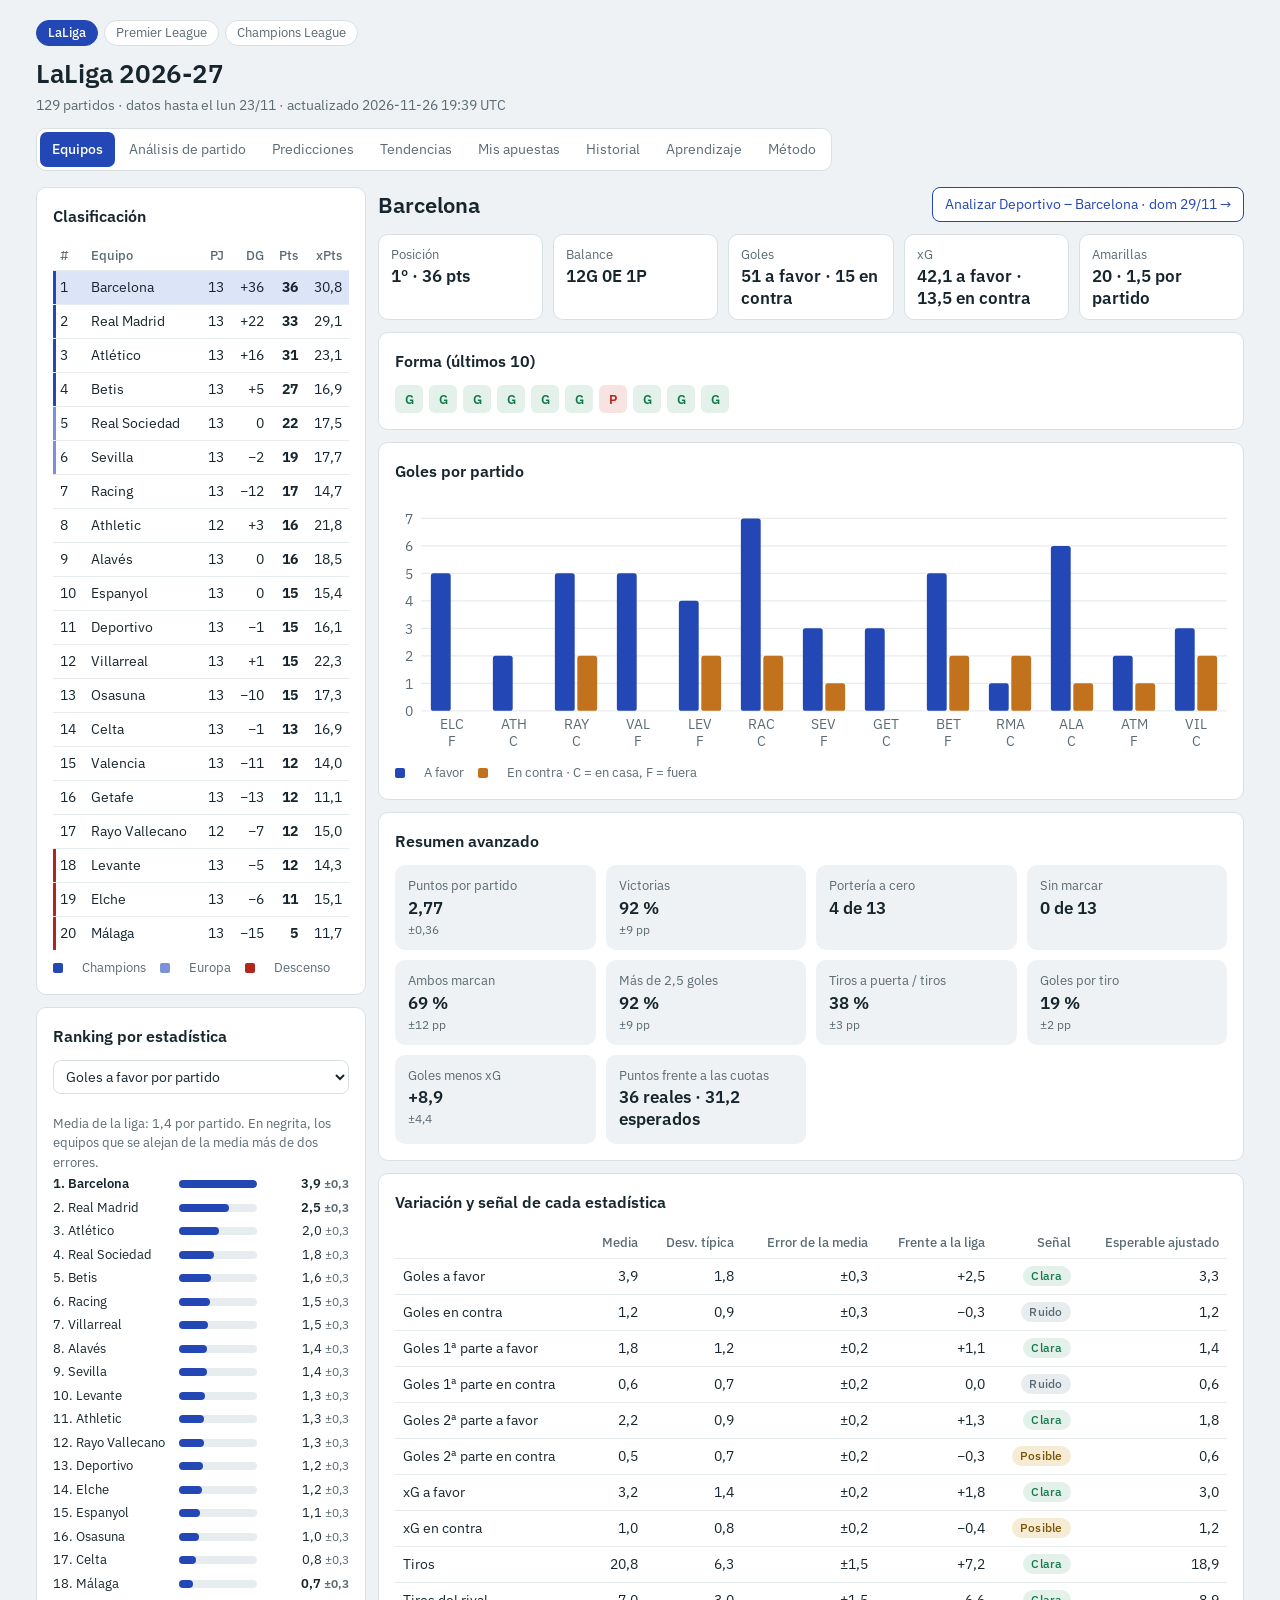
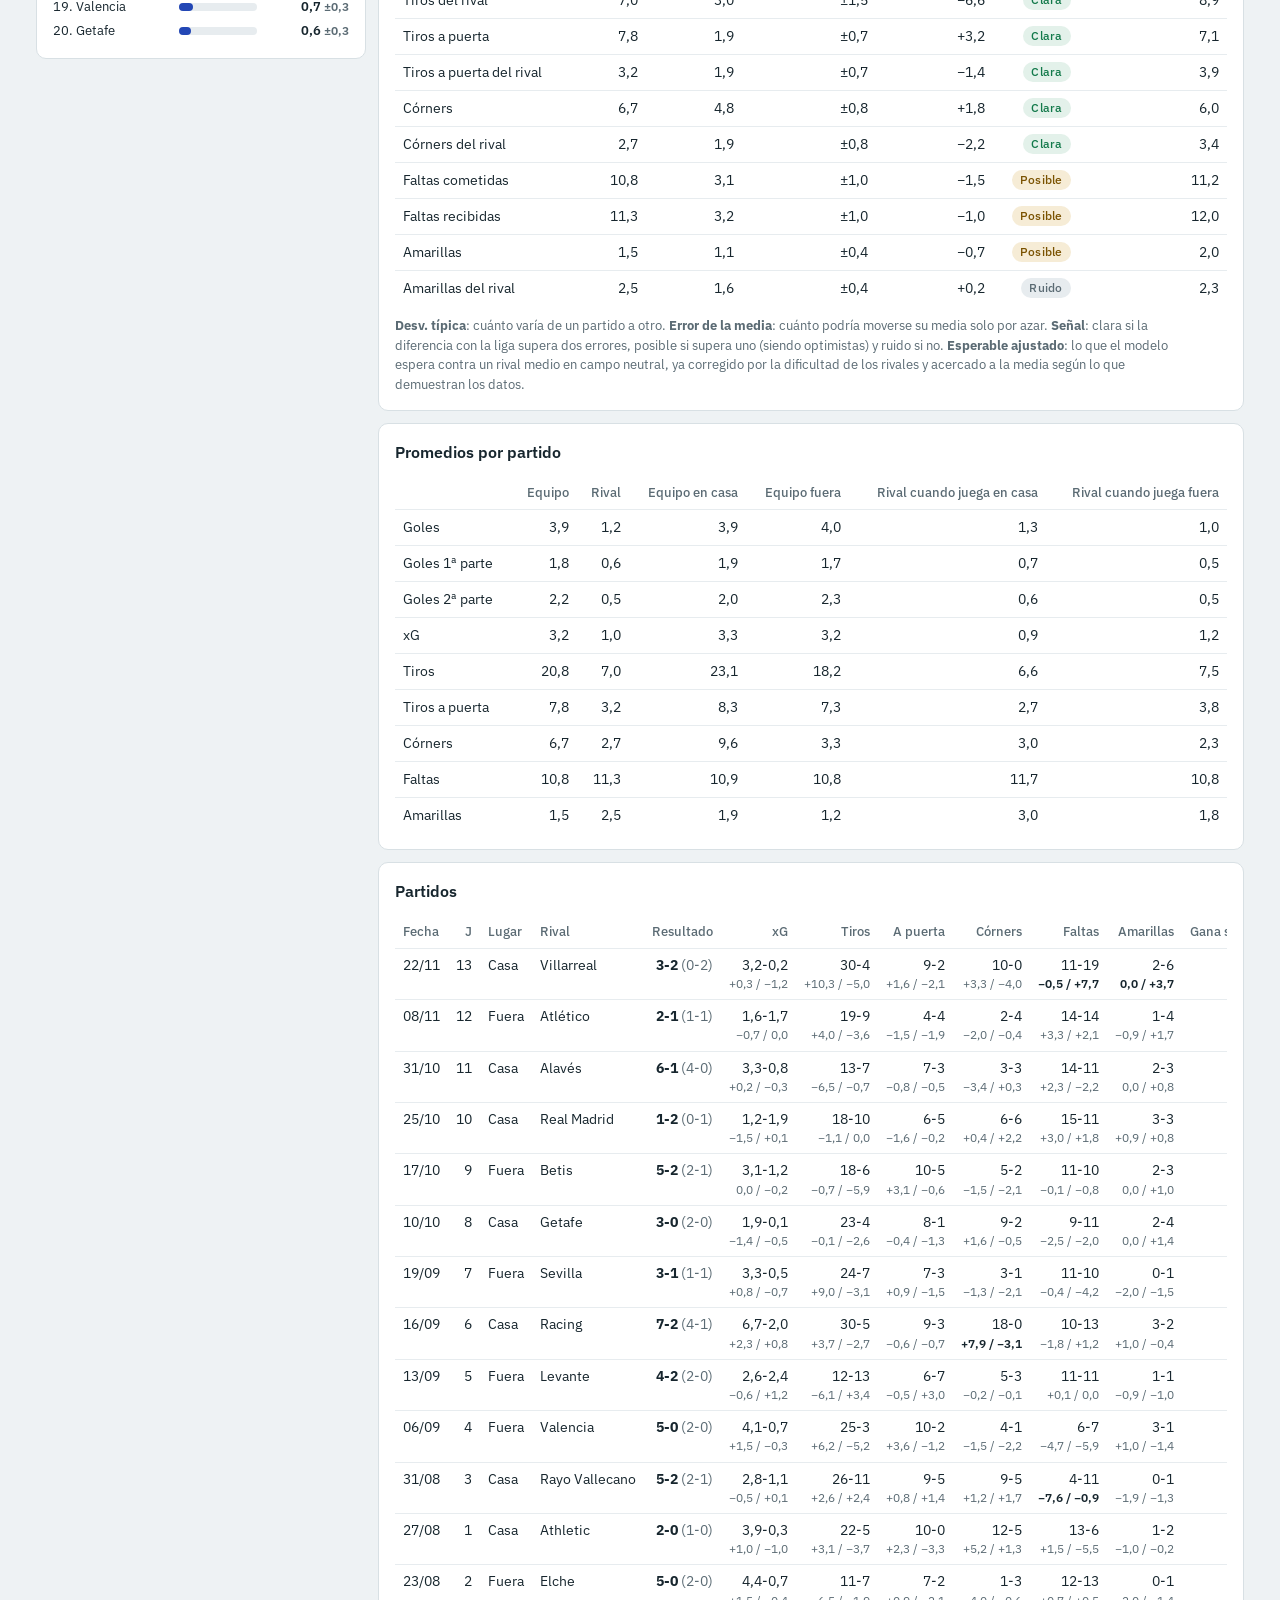
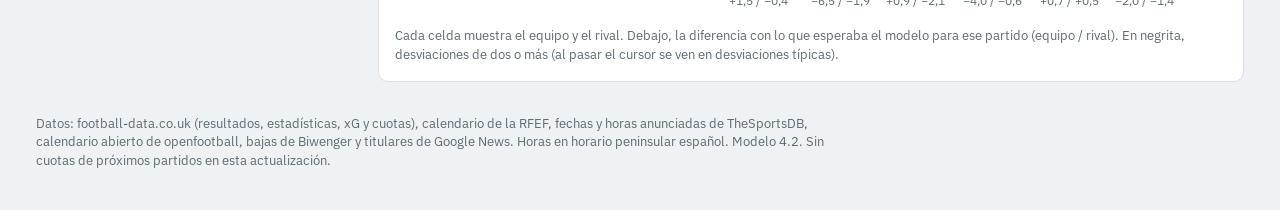
==== commit 98233c4a: "Actualizar datos" ====
--- a/index.html
+++ b/index.html
@@ -262,7 +262,7 @@
 </main>
 <footer class="foot" id="foot"></footer>
 </div>
-<script>window.DATA={"meta":{"gen":"2026-11-26 09:39 UTC","today":"2026-11-26","last":"2026-11-23","n":129,"ver":"4.2","fx":0,"pend":251,"sims":5000,"warn":[],"league":"laliga","name":"LaLiga","title":"LaLiga 2026-27","zones":{"ucl":4,"uel":2,"rel":3},"tiebreak":"los empates a puntos se resuelven como en el art. 10 de las normas de competición de la RFEF: entre dos equipos, la diferencia de goles en sus partidos; entre más de dos, los puntos y luego la diferencia de goles en los partidos entre ellos; después, la diferencia de goles general y los goles a favor (el juego limpio se sustituye por un sorteo)","cards_note":null,"leagues":[{"key":"laliga","name":"LaLiga","url":"https://jaimedhc.github.io/laliga-dashboard/"},{"key":"premier","name":"Premier League","url":"https://jaimedhc.github.io/laliga-dashboard/premier.html"},{"key":"champions","name":"Champions League","url":"https://jaimedhc.github.io/laliga-dashboard/champions.html"}],"sources":"football-data.co.uk (resultados, estadísticas, xG y cuotas), calendario de la RFEF, fechas y horas anunciadas de TheSportsDB, calendario abierto de openfootball, bajas de Biwenger y titulares de Google News","cal_label":"Fecha del calendario de la RFEF","cal_fallback":"el calendario abierto de openfootball y, si falta, el de la RFEF","refs":false,"zone_names":null,"data_note":null,"xg":true,"odds_src":"football-data","mstats":false},"teams":["Alaves","Ath Bilbao","Ath Madrid","Barcelona","Betis","Celta","Elche","Espanol","Getafe","La Coruna","Levante","Malaga","Osasuna","Real Madrid","Santander","Sevilla","Sociedad","Valencia","Vallecano","Villarreal"],"names":["Alavés","Athletic","Atlético","Barcelona","Betis","Celta","Elche","Espanyol","Getafe","Deportivo","Levante","Málaga","Osasuna","Real Madrid","Racing","Sevilla","Real Sociedad","Valencia","Rayo Vallecano","Villarreal"],"short":["ALA","ATH","ATM","BAR","BET","CEL","ELC","ESP","GET","DEP","LEV","MAL","OSA","RMA","RAC","SEV","RSO","VAL","RAY","VIL"],"M":[["2026-08-15","19:30",1,0,8,3,0,0,0,1.93,0.24,18,6,8,2,5,3,16,13,4,3,2.32,2.76,3.75,3.32,1.32,null],["2026-08-15","21:30",1,15,18,2,1,0,1,2.19,1.89,13,6,4,3,1,2,18,18,4,4,2.49,2.92,3.19,2.53,1.5,null],["2026-08-16","17:00",1,14,19,2,2,2,2,1.87,0.66,17,12,3,7,6,10,14,14,2,4,3.69,3.77,1.92,1.52,2.47,null],["2026-08-16","19:00",1,7,10,3,0,2,0,1.56,0.28,16,4,6,0,0,1,17,7,3,0,2.1,3.23,3.71,2.13,1.68,null],["2026-08-17","21:00",1,9,6,1,1,1,0,0.34,1.41,8,11,3,6,2,6,17,12,2,2,2.19,3.15,3.53,2.25,1.61,null],["2026-08-19","21:00",1,2,11,2,0,0,0,0.93,0.15,15,5,6,1,6,1,17,11,2,3,1.46,4.51,6.53,1.63,2.22,null],["2026-08-20","21:00",2,18,0,1,1,0,0,0.42,2.0,8,15,3,3,9,7,14,13,1,2,2.42,3.07,3.07,2.3,1.59,null],["2026-08-21","21:00",2,4,16,1,0,0,0,1.24,1.36,18,9,7,3,4,5,9,12,3,3,2.11,3.43,3.38,1.78,1.97,null],["2026-08-22","17:00",2,1,15,1,3,0,1,1.25,0.41,18,7,8,4,10,3,11,16,2,5,1.75,3.57,4.79,2.1,1.69,null],["2026-08-22","19:30",2,17,5,0,0,0,0,0.58,0.66,8,7,2,3,1,2,17,17,2,3,2.42,3.12,3.04,2.26,1.6,null],["2026-08-22","21:30",2,7,13,1,2,1,1,1.05,2.7,8,21,3,8,0,8,19,7,5,1,7.35,4.88,1.39,1.52,2.45,null],["2026-08-23","17:00",2,2,19,2,2,0,0,0.78,3.6,19,13,4,6,5,3,12,13,3,2,1.78,3.83,4.15,1.62,2.22,null],["2026-08-23","19:30",2,8,14,1,0,0,0,1.24,1.3,12,6,1,3,8,6,14,17,1,3,2.27,3.07,3.42,2.2,1.64,null],["2026-08-23","21:30",2,6,3,0,5,0,2,0.7,4.38,7,11,2,7,3,1,13,12,1,0,8.35,5.52,1.32,1.47,2.62,null],["2026-08-24","19:30",2,12,10,0,0,0,0,0.67,1.31,12,11,7,1,9,4,9,12,2,1,1.9,3.38,4.21,2.14,1.67,null],["2026-08-24","21:30",2,11,9,1,1,1,1,1.97,1.11,13,6,2,4,7,4,12,12,1,4,2.36,3.05,3.2,2.23,1.63,null],["2026-08-25","21:00",1,17,4,0,1,0,0,1.12,0.71,16,15,3,3,8,2,10,11,2,1,2.61,3.23,2.72,2.09,1.7,null],["2026-08-26","21:00",1,13,16,4,1,1,1,3.14,0.56,20,10,11,3,4,7,10,8,3,3,1.18,7.37,12.96,1.31,3.37,null],["2026-08-27","20:30",1,5,12,1,2,1,0,0.13,2.68,4,13,2,5,5,3,7,16,0,1,1.85,3.29,4.63,2.27,1.6,null],["2026-08-27","21:00",1,3,1,2,0,1,0,3.91,0.25,22,5,10,0,12,5,13,6,1,2,1.22,6.64,10.81,1.31,3.34,null],["2026-08-28","19:00",3,14,6,3,2,3,0,1.72,1.04,13,18,6,7,5,10,17,19,2,1,1.95,3.58,3.75,1.69,2.1,null],["2026-08-28","21:30",3,0,19,1,0,1,0,0.81,1.4,9,19,2,6,5,9,15,8,3,1,3.03,3.44,2.26,1.78,1.96,null],["2026-08-29","17:00",3,10,4,5,2,2,2,2.76,1.92,19,20,10,6,5,8,9,7,1,1,3.1,3.34,2.27,1.83,1.93,null],["2026-08-29","19:00",3,16,7,2,1,1,1,1.66,0.76,17,11,10,3,7,3,19,14,2,4,1.85,3.68,4.02,1.72,2.05,null],["2026-08-29","21:30",3,15,2,1,3,0,3,0.89,0.93,20,12,5,5,4,2,20,16,2,2,3.99,3.43,1.93,2.03,1.75,null],["2026-08-30","17:00",3,13,11,4,0,3,0,2.4,0.72,19,14,8,1,9,6,6,9,0,2,1.09,10.72,21.88,1.21,4.21,null],["2026-08-30","19:30",3,9,17,3,1,2,1,1.42,1.33,11,12,4,4,5,5,14,5,2,1,2.72,2.98,2.82,2.36,1.56,null],["2026-08-30","21:30",3,5,1,0,2,0,2,0.57,2.64,8,17,2,7,4,7,8,17,0,3,2.77,3.1,2.65,2.27,1.6,null],["2026-08-31","19:30",3,12,8,1,0,1,0,1.67,0.65,10,11,2,1,1,3,17,14,5,4,2.15,2.85,4.08,3.01,1.37,null],["2026-08-31","21:30",3,3,18,5,2,2,1,2.83,1.09,26,11,9,5,9,5,4,11,0,1,1.1,10.44,19.91,1.19,4.49,null],["2026-09-03","21:00",6,16,5,0,0,0,0,0.97,0.36,16,7,5,2,11,3,15,11,2,3,1.76,3.66,4.52,1.76,2.01,null],["2026-09-04","21:00",4,4,13,1,0,0,0,0.93,3.46,10,20,5,8,6,10,11,13,3,5,5.87,5.0,1.44,1.37,3.0,null],["2026-09-05","16:15",4,1,2,3,0,0,0,1.41,1.03,11,15,4,5,3,8,8,6,0,1,2.7,3.31,2.56,1.87,1.88,null],["2026-09-05","18:30",4,18,14,3,2,2,2,1.61,0.48,16,9,10,4,9,6,15,12,3,2,1.96,3.62,3.65,1.62,2.23,null],["2026-09-05","21:00",4,19,9,2,3,1,1,1.2,0.83,17,8,5,3,7,1,14,14,2,2,1.44,4.67,6.7,1.61,2.25,null],["2026-09-06","16:15",4,17,3,0,5,0,2,0.66,4.08,3,25,2,10,1,4,7,6,1,3,10.48,6.39,1.24,1.34,3.13,null],["2026-09-06","18:30",4,0,12,5,2,2,0,1.19,1.63,12,7,7,5,4,1,14,13,1,2,2.2,3.11,3.5,2.4,1.54,null],["2026-09-06","18:30",4,11,10,0,0,0,0,1.59,0.98,10,11,3,3,6,4,15,11,4,2,2.41,3.29,2.91,1.86,1.9,null],["2026-09-06","21:00",4,7,15,1,1,0,0,1.22,0.53,12,6,3,3,0,4,17,13,2,3,2.3,3.16,3.23,2.19,1.64,null],["2026-09-07","19:00",4,8,5,1,1,1,0,0.81,0.96,10,16,2,3,3,5,8,9,4,2,2.74,2.67,3.06,3.29,1.32,null],["2026-09-07","21:30",4,6,16,2,3,0,2,2.47,0.58,20,13,10,6,6,7,9,8,4,1,3.05,3.38,2.26,1.74,2.03,null],["2026-09-11","21:00",5,15,17,1,0,0,0,0.93,0.1,13,3,4,0,6,4,8,12,1,2,1.76,3.53,4.79,2.13,1.68,null],["2026-09-12","14:00",5,14,0,2,1,1,1,2.02,1.98,11,16,4,8,4,6,16,17,2,3,2.59,3.46,2.59,1.69,2.11,null],["2026-09-12","16:15",5,12,7,0,2,0,2,1.05,1.43,11,6,4,3,3,4,10,24,2,3,2.21,3.2,3.38,2.1,1.7,null],["2026-09-12","18:30",5,1,6,1,1,0,0,2.4,0.84,19,3,3,1,7,1,11,12,3,3,1.39,4.78,7.49,1.62,2.23,null],["2026-09-12","21:00",5,13,18,4,1,3,0,2.61,1.22,24,18,11,7,11,5,9,13,0,1,1.14,8.6,15.73,1.25,3.84,null],["2026-09-13","14:00",5,5,11,1,1,1,0,1.9,0.42,17,12,5,2,1,5,10,10,1,1,1.68,3.65,5.23,2.0,1.76,null],["2026-09-13","16:15",5,10,3,2,4,0,2,2.42,2.59,13,12,7,6,3,5,11,11,1,1,12.0,7.97,1.18,1.21,4.23,null],["2026-09-13","18:30",5,8,9,1,1,0,0,0.77,0.86,15,10,4,3,3,7,14,9,3,1,2.54,2.89,3.11,2.6,1.48,null],["2026-09-13","21:00",5,16,2,0,3,0,0,0.27,2.05,8,13,3,5,9,3,13,9,3,1,3.32,3.55,2.08,1.67,2.14,null],["2026-09-14","21:00",5,19,4,1,2,1,2,1.9,3.52,14,26,8,12,7,4,7,8,1,0,1.93,3.96,3.46,1.41,2.8,null],["2026-09-15","19:00",6,18,7,2,1,2,0,1.71,1.66,16,19,2,5,3,5,10,15,5,1,2.23,3.24,3.29,2.0,1.76,null],["2026-09-15","20:00",6,0,17,0,1,0,0,1.05,0.65,15,10,3,3,2,5,7,14,1,4,1.71,3.5,5.18,2.08,1.7,null],["2026-09-15","21:30",6,6,13,2,3,0,2,0.78,3.62,11,20,3,4,2,5,21,8,4,2,12.02,7.22,1.19,1.3,3.4,null],["2026-09-16","19:00",6,2,12,4,0,1,0,3.99,0.48,27,3,11,1,8,0,7,12,1,2,1.3,5.41,9.75,1.57,2.32,null],["2026-09-16","19:00",6,9,15,0,1,0,0,0.14,0.73,4,11,3,6,4,4,15,16,1,4,2.71,3.09,2.73,2.17,1.66,null],["2026-09-16","21:30",6,3,14,7,2,4,1,6.74,1.98,30,5,9,3,18,0,10,13,3,2,1.05,14.15,26.81,1.09,7.04,null],["2026-09-17","19:00",6,4,8,1,0,1,0,1.53,0.32,22,8,8,2,4,3,13,24,0,0,1.49,4.05,6.99,1.95,1.81,null],["2026-09-17","21:30",6,11,19,1,3,1,2,0.63,3.33,5,16,1,7,4,8,17,10,0,0,3.39,3.54,2.06,1.66,2.16,null],["2026-09-18","21:00",7,7,6,1,3,0,2,1.05,1.44,23,9,4,6,3,3,14,9,2,2,1.76,3.69,4.48,1.73,2.05,null],["2026-09-19","14:00",7,12,18,1,1,1,0,0.53,1.01,10,19,3,2,4,4,21,13,3,2,2.64,3.19,2.71,2.06,1.73,null],["2026-09-19","16:15",7,1,0,0,0,0,0,1.62,0.05,24,2,6,0,5,1,14,13,2,0,1.6,3.8,5.82,2.01,1.75,null],["2026-09-19","18:30",7,5,14,5,0,2,0,2.08,0.61,13,11,9,5,3,3,13,11,2,5,1.79,3.76,4.19,1.67,2.14,null],["2026-09-19","21:00",7,15,3,1,3,1,1,0.45,3.26,7,24,3,7,1,3,10,11,1,0,8.42,6.33,1.28,1.27,3.63,null],["2026-09-20","14:00",7,8,11,1,0,0,0,0.95,0.52,20,11,7,4,5,9,16,16,4,2,1.9,3.26,4.42,2.38,1.55,null],["2026-09-20","16:15",7,2,13,2,1,0,0,2.35,0.3,18,8,9,3,3,1,19,6,2,2,3.44,3.8,1.97,1.51,2.5,null],["2026-09-20","18:30",7,9,4,1,1,0,1,2.09,0.8,24,11,7,4,11,5,6,9,1,1,3.72,3.65,1.93,1.77,2.0,null],["2026-09-20","18:30",7,19,10,3,1,1,1,4.27,0.45,21,6,7,1,7,1,9,10,1,1,1.54,4.44,5.4,1.51,2.5,null],["2026-09-20","21:00",7,17,16,2,3,0,1,1.55,2.65,22,21,5,6,7,5,9,12,2,1,2.86,3.33,2.43,1.9,1.85,null],["2026-10-09","21:00",8,11,7,1,1,0,1,0.59,0.99,15,9,7,4,8,2,10,15,4,5,2.77,3.24,2.54,1.91,1.84,null],["2026-10-10","16:15",8,0,2,1,2,1,1,1.3,2.05,8,22,3,7,0,10,11,14,0,3,4.37,3.6,1.8,1.94,1.81,null],["2026-10-10","18:30",8,3,8,3,0,2,0,1.93,0.14,23,4,8,1,9,2,9,11,2,4,1.12,9.17,17.38,1.27,3.61,null],["2026-10-10","21:00",8,13,19,1,0,0,0,1.43,0.59,11,15,4,4,9,3,8,13,5,2,1.32,5.81,7.57,1.3,3.41,null],["2026-10-11","14:00",8,6,5,0,0,0,0,0.78,0.47,13,7,2,0,5,2,19,21,1,3,3.06,3.29,2.33,1.87,1.87,null],["2026-10-11","16:15",8,16,9,3,2,2,0,1.44,2.13,12,21,4,7,7,10,14,13,1,2,1.74,3.81,4.42,1.73,2.05,null],["2026-10-11","18:30",8,4,12,5,2,2,0,2.89,1.94,20,11,7,5,8,4,11,13,2,5,1.45,4.62,6.33,1.56,2.35,null],["2026-10-11","21:00",8,14,17,2,2,1,1,1.28,1.8,20,10,11,2,8,3,15,10,3,3,2.3,3.46,2.96,1.69,2.12,null],["2026-10-12","21:00",8,10,15,3,3,0,1,1.95,2.53,20,18,8,5,5,2,7,17,2,4,2.91,3.24,2.43,2.03,1.73,null],["2026-10-16","21:00",9,9,10,1,1,0,0,1.08,0.83,13,11,5,4,3,5,17,12,2,2,2.03,3.45,3.62,1.89,1.85,null],["2026-10-17","14:00",9,7,2,0,1,0,0,0.51,1.47,10,19,2,6,4,12,10,9,2,5,4.91,3.96,1.66,1.68,2.12,null],["2026-10-17","16:15",9,19,6,0,0,0,0,2.38,0.3,20,7,7,1,10,5,12,7,2,4,1.42,5.04,6.4,1.41,2.82,null],["2026-10-17","18:30",9,4,3,2,5,1,2,1.24,3.1,6,18,5,10,2,5,10,11,3,2,6.04,5.43,1.4,1.22,4.0,null],["2026-10-17","21:00",9,17,1,0,0,0,0,1.41,0.59,16,9,3,2,2,6,14,13,3,3,3.14,3.22,2.31,2.13,1.67,null],["2026-10-18","14:00",9,12,14,2,0,1,0,3.65,0.28,20,9,7,1,7,4,21,9,2,3,1.97,3.68,3.54,1.64,2.2,null],["2026-10-18","16:15",9,5,0,2,1,0,0,0.97,1.06,6,20,3,9,0,4,14,17,1,1,2.2,3.09,3.53,2.46,1.51,null],["2026-10-18","18:30",9,11,16,2,5,0,2,1.24,2.44,17,21,6,9,4,5,4,9,1,2,3.27,3.6,2.09,1.61,2.25,null],["2026-10-18","21:00",9,13,15,4,1,2,0,2.28,0.75,15,11,8,5,1,2,10,14,2,2,1.23,6.66,10.55,1.35,3.11,null],["2026-10-19","21:00",9,8,18,1,1,0,1,0.63,2.14,12,21,4,5,8,8,12,9,6,3,3.0,2.9,2.6,2.69,1.44,null],["2026-10-21","20:00",6,10,1,3,1,2,0,1.98,1.9,12,21,7,4,3,9,13,12,2,1,3.22,3.25,2.25,1.93,1.82,null],["2026-10-23","21:00",10,0,11,1,1,0,1,1.84,0.71,18,7,4,3,7,2,14,12,2,1,1.6,3.78,5.82,2.06,1.72,null],["2026-10-24","14:00",10,18,6,0,3,0,2,1.52,2.52,18,16,5,9,3,3,15,11,3,3,1.77,3.8,4.28,1.73,2.04,null],["2026-10-24","16:15",10,14,7,2,1,0,0,2.27,0.52,23,11,9,1,9,4,10,17,3,4,2.24,3.7,2.91,1.53,2.43,null],["2026-10-24","18:30",10,17,19,1,2,1,0,1.13,1.5,9,19,5,3,6,9,18,9,5,3,3.35,3.56,2.07,1.7,2.09,null],["2026-10-24","21:00",10,2,9,1,0,0,0,1.41,1.67,20,15,4,5,3,4,11,6,4,2,1.24,6.18,10.52,1.45,2.65,null],["2026-10-25","14:00",10,1,8,4,0,2,0,0.74,0.41,11,7,4,1,2,4,11,15,1,3,1.54,4.01,6.26,1.97,1.78,null],["2026-10-25","16:15",10,5,4,0,0,0,0,0.76,1.15,12,15,4,2,3,4,9,12,2,1,2.62,3.27,2.67,1.88,1.86,null],["2026-10-25","18:30",10,16,10,2,1,2,1,2.22,0.48,17,6,3,2,2,3,14,13,1,3,1.52,4.75,5.26,1.38,2.93,null],["2026-10-25","21:00",10,3,13,1,2,0,1,1.19,1.94,18,10,6,5,6,6,15,11,3,3,1.58,5.65,3.95,1.16,5.0,null],["2026-10-26","21:00",10,15,12,2,0,1,0,1.14,0.77,17,10,7,2,7,4,11,8,1,2,1.93,3.37,4.14,2.16,1.66,null],["2026-10-30","21:00",11,19,7,0,1,0,0,0.88,0.22,14,5,4,3,7,3,15,13,3,3,1.36,5.3,7.2,1.4,2.83,null],["2026-10-31","14:00",11,10,2,0,2,0,1,1.4,0.7,20,11,4,5,5,3,7,7,0,0,6.09,4.76,1.46,1.47,2.61,null],["2026-10-31","16:15",11,18,5,3,0,1,0,1.09,1.39,14,11,8,0,4,3,11,16,2,1,2.42,3.16,3.0,2.16,1.66,null],["2026-10-31","18:30",11,4,11,2,1,2,0,1.8,1.16,24,10,6,5,10,3,10,15,2,2,1.31,5.51,8.94,1.49,2.55,null],["2026-10-31","21:00",11,3,0,6,1,4,0,3.26,0.76,13,7,7,3,3,3,14,11,2,3,1.1,10.86,19.13,1.16,4.96,null],["2026-11-01","14:00",11,8,15,3,1,0,1,1.58,0.77,11,12,5,4,2,2,18,18,2,4,3.41,2.98,2.32,2.54,1.49,null],["2026-11-01","16:15",11,14,13,0,3,0,3,0.97,3.36,10,22,1,7,4,6,10,8,2,0,10.64,7.73,1.2,1.22,4.07,null],["2026-11-01","18:30",11,6,17,0,1,0,0,1.25,0.9,16,5,3,3,6,2,9,15,3,2,2.23,3.37,3.17,1.81,1.95,null],["2026-11-01","21:00",11,1,16,2,1,2,1,3.08,1.15,13,14,3,5,5,8,11,13,2,4,1.94,3.66,3.69,1.75,2.02,null],["2026-11-02","21:00",11,9,12,2,1,0,1,2.35,1.1,18,11,7,2,8,2,5,13,0,4,2.08,3.21,3.73,2.24,1.61,null],["2026-11-06","21:00",12,15,0,0,0,0,0,1.6,0.54,13,9,3,2,5,4,14,19,2,3,1.95,3.26,4.14,2.26,1.6,null],["2026-11-07","14:00",12,11,14,1,2,1,0,2.02,2.31,16,21,8,7,6,3,11,5,6,2,2.23,3.61,2.99,1.59,2.28,null],["2026-11-07","16:15",12,7,9,0,0,0,0,0.7,0.23,11,5,4,1,9,5,17,10,4,4,2.46,3.27,2.85,1.91,1.84,null],["2026-11-07","18:30",12,12,1,1,1,0,0,0.65,2.28,17,16,5,4,6,4,19,10,3,1,3.86,3.34,1.99,2.16,1.65,null],["2026-11-07","21:00",12,17,13,0,3,0,2,0.18,2.34,4,19,2,11,2,5,26,6,4,3,10.84,6.49,1.23,1.4,2.86,null],["2026-11-08","14:00",12,6,4,0,2,0,0,0.84,1.78,13,18,1,9,9,8,12,7,4,0,3.96,4.06,1.78,1.44,2.73,null],["2026-11-08","16:15",12,16,18,1,0,0,0,1.62,1.34,17,11,3,3,7,6,11,8,2,2,1.84,3.86,3.87,1.6,2.28,null],["2026-11-08","18:30",12,5,10,0,0,0,0,3.16,0.28,23,6,8,0,6,1,8,9,1,2,1.81,3.62,4.3,1.83,1.92,null],["2026-11-08","18:30",12,19,8,2,0,0,0,2.31,0.82,22,9,7,1,9,4,6,13,2,2,1.53,4.24,5.84,1.75,2.02,null],["2026-11-08","21:00",12,2,3,1,2,1,1,1.67,1.61,9,19,4,4,4,2,14,14,4,1,3.45,4.3,1.86,1.31,3.3,null],["2026-11-20","21:00",13,1,7,0,1,0,0,1.45,0.53,17,6,6,3,9,2,16,13,3,1,1.4,4.71,7.19,1.66,2.14,null],["2026-11-21","14:00",13,0,9,3,1,1,1,3.33,0.31,21,7,8,2,8,2,20,15,4,4,2.1,3.3,3.52,2.04,1.72,null],["2026-11-21","16:15",13,18,17,0,1,0,1,0.74,0.66,21,11,5,2,8,5,12,17,2,1,1.99,3.39,3.75,1.96,1.78,null],["2026-11-21","18:30",13,15,4,1,1,0,0,2.32,0.62,25,6,6,3,7,2,21,14,5,4,2.65,3.27,2.61,1.92,1.81,null],["2026-11-21","21:00",13,13,5,2,1,0,1,3.76,1.51,24,8,7,4,8,3,4,13,1,2,1.16,7.94,13.75,1.33,3.18,null],["2026-11-22","14:00",13,3,19,3,2,0,2,3.22,0.21,30,4,9,2,10,0,11,19,2,6,1.19,8.24,10.41,1.11,5.97,null],["2026-11-22","16:15",13,14,16,3,2,2,1,3.05,3.69,12,31,8,7,7,14,10,10,2,2,3.08,3.89,2.07,1.38,2.94,null],["2026-11-22","18:30",13,12,11,1,0,1,0,1.23,0.64,11,5,2,0,4,1,15,11,4,0,1.75,3.63,4.58,1.96,1.79,null],["2026-11-22","21:00",13,8,2,0,3,0,2,0.5,4.14,11,20,1,10,2,7,11,11,2,2,6.36,3.93,1.53,2.1,1.69,null],["2026-11-23","21:00",13,10,6,1,1,0,0,0.81,0.34,18,4,2,2,5,1,14,12,4,1,2.0,3.58,3.49,1.67,2.12,null]],"E":[[1.549,0.683,0.563,0.272,1.536,0.719,15.772,9.03,5.392,2.515,5.349,3.407,14.023,13.565,2.209,2.488],[1.575,1.109,0.572,0.553,1.396,1.102,16.462,11.417,5.181,4.037,5.134,3.727,14.664,12.484,2.451,2.286],[1.522,2.095,0.876,0.945,1.503,2.207,13.362,16.626,5.015,5.558,5.464,8.389,12.495,11.862,2.39,2.308],[1.32,1.045,0.657,0.435,1.296,1.063,14.194,11.153,4.325,3.609,3.778,3.962,14.807,10.615,2.408,2.131],[1.374,1.072,0.555,0.41,1.333,1.067,13.748,10.636,4.658,3.629,5.206,4.497,12.555,12.43,2.138,2.401],[2.342,0.641,0.867,0.277,2.141,0.789,21.058,8.891,7.25,2.755,6.54,3.013,11.905,11.323,2.266,2.058],[1.358,1.319,0.674,0.536,1.359,1.294,14.858,12.653,5.158,4.05,5.538,4.508,12.858,13.659,2.267,2.149],[1.999,1.516,0.764,0.699,1.916,1.584,18.795,14.726,6.993,4.789,5.909,6.921,10.551,12.026,2.053,2.243],[1.512,1.013,0.53,0.391,1.587,0.989,14.559,10.535,4.711,3.804,5.13,3.613,12.477,14.039,2.11,2.487],[0.909,0.881,0.357,0.393,1.078,0.998,12.527,10.697,3.56,3.232,4.366,3.096,13.334,11.474,2.257,2.026],[0.895,1.883,0.426,0.972,0.908,1.972,11.808,14.754,3.886,6.099,3.291,5.975,15.774,9.217,2.635,2.3],[1.86,1.131,0.703,0.433,1.747,1.366,17.396,12.006,6.162,4.136,6.184,4.079,12.14,11.116,2.3,2.108],[1.252,1.414,0.474,0.828,1.258,1.429,15.374,12.369,3.965,4.454,6.703,4.863,14.138,12.057,2.58,2.391],[1.141,3.102,0.445,1.413,1.096,2.837,8.912,17.503,4.125,6.11,3.577,5.04,12.537,11.346,2.377,1.96],[1.491,1.378,0.543,0.538,1.713,1.259,13.687,11.516,4.574,3.412,4.066,3.709,13.781,10.587,2.345,1.879],[1.011,1.232,0.461,0.599,1.112,1.161,12.748,11.774,4.021,3.968,5.679,4.747,12.228,11.587,2.219,2.201],[1.038,1.358,0.373,0.675,1.261,1.347,13.483,15.596,3.938,5.13,5.475,4.737,13.225,10.344,2.371,2.026],[3.077,1.135,1.167,0.609,2.978,1.139,20.097,11.874,8.313,4.089,6.747,4.823,9.317,12.603,2.216,2.273],[1.284,0.965,0.516,0.343,1.337,1.187,12.338,10.39,3.943,3.372,3.983,3.258,11.961,13.635,1.869,2.424],[3.116,1.11,1.378,0.51,2.87,1.225,18.891,8.72,7.75,3.275,6.832,3.672,11.463,11.459,1.964,2.18],[1.742,1.543,0.889,0.608,1.76,1.469,14.958,12.97,5.369,4.312,5.094,6.104,12.816,12.723,2.301,2.423],[1.36,1.401,0.529,0.612,1.344,1.516,13.493,12.332,4.706,4.549,4.831,5.304,14.028,11.791,2.221,2.213],[1.496,1.577,0.468,0.816,1.587,1.617,15.852,15.053,4.96,5.194,5.254,4.464,11.308,10.557,2.063,1.922],[1.591,1.114,0.825,0.485,1.533,1.063,16.52,11.116,5.801,3.498,8.076,3.232,12.116,13.79,2.29,2.603],[1.132,1.61,0.351,0.571,1.142,1.486,13.366,13.199,4.511,5.129,3.232,3.954,13.997,12.037,2.354,2.249],[3.004,0.634,1.54,0.29,2.857,0.757,21.195,8.93,8.201,2.926,6.977,3.451,9.603,12.356,2.181,2.272],[1.289,0.825,0.509,0.408,1.23,0.922,14.77,9.734,4.913,2.775,5.693,4.058,11.828,12.78,2.181,2.375],[0.943,1.15,0.418,0.412,1.095,1.393,10.746,13.391,3.887,3.696,3.838,4.966,12.305,11.853,1.99,2.092],[1.361,0.822,0.514,0.298,1.51,0.824,13.781,10.046,4.585,2.524,4.685,3.781,13.969,12.917,2.502,2.339],[3.951,0.999,1.79,0.6,3.369,1.022,23.377,8.634,8.179,3.621,7.804,3.318,11.558,11.877,1.946,2.347],[1.628,1.058,0.753,0.395,1.627,1.181,17.276,10.21,5.587,3.415,6.865,3.106,12.561,11.298,2.122,2.066],[1.311,2.199,0.597,0.928,1.361,2.449,15.813,16.607,6.021,6.497,4.836,6.37,11.651,9.478,2.091,2.24],[1.218,1.423,0.405,0.548,1.468,1.432,14.61,13.182,4.242,5.024,4.714,5.051,11.695,11.723,2.006,2.244],[2.031,1.476,1.041,0.887,1.979,1.447,20.033,12.531,6.302,4.316,8.759,5.098,12.935,12.166,2.364,2.312],[1.784,0.979,0.719,0.485,1.927,0.947,17.215,9.726,6.036,3.372,7.688,4.489,12.004,11.816,2.273,2.233],[0.878,2.911,0.443,1.295,0.948,2.617,8.156,18.804,3.154,6.444,3.229,5.511,12.891,10.689,2.351,2.0],[1.735,1.033,0.574,0.424,1.618,1.155,14.824,9.221,5.023,3.298,5.094,3.232,13.642,13.776,2.024,2.454],[1.146,1.36,0.503,0.612,1.299,1.282,13.554,12.689,4.203,3.761,4.928,3.72,12.015,10.676,2.064,2.032],[1.123,1.045,0.534,0.39,1.023,1.021,11.715,11.715,4.064,4.082,3.127,4.006,15.421,13.684,2.511,2.649],[0.782,0.935,0.248,0.449,0.888,1.056,12.849,10.396,3.318,3.28,4.271,3.362,13.909,11.869,2.444,2.052],[1.54,1.536,0.419,0.846,1.476,1.468,14.119,13.764,5.107,4.262,5.166,5.373,12.206,12.303,2.386,2.146],[1.422,0.796,0.467,0.362,1.303,0.85,16.72,8.542,5.267,2.726,4.51,2.915,14.049,13.079,2.503,2.304],[1.612,1.757,0.868,0.718,1.578,1.709,13.195,14.228,5.334,4.739,5.192,5.837,12.76,13.913,2.317,2.259],[1.156,1.102,0.423,0.562,1.344,1.001,12.545,10.639,4.518,3.13,4.767,3.333,13.625,14.094,2.6,2.368],[1.631,0.913,0.587,0.349,1.817,0.947,17.011,9.321,4.695,3.492,6.014,4.127,12.459,12.388,2.09,2.325],[2.837,0.884,1.423,0.441,2.696,0.978,20.732,11.507,7.74,3.86,7.657,3.921,9.877,12.769,2.128,2.398],[1.267,0.741,0.587,0.318,1.362,0.9,13.595,10.289,4.347,3.098,3.995,3.948,12.063,11.888,2.021,2.134],[1.265,3.381,0.555,1.568,1.193,3.14,9.59,18.15,3.973,6.525,3.098,5.194,11.021,10.909,2.045,1.898],[0.87,1.115,0.32,0.517,0.914,1.082,12.607,11.369,3.337,3.864,4.939,4.97,13.811,11.811,2.556,2.221],[1.406,1.957,0.658,0.583,1.426,1.857,14.927,15.814,4.968,5.696,5.239,5.084,11.964,11.151,2.047,2.317],[1.832,1.264,0.583,0.725,2.192,1.247,18.885,12.968,6.638,4.544,8.338,4.645,11.991,10.705,2.283,2.062],[1.24,1.027,0.597,0.591,1.317,0.963,16.01,11.467,5.476,3.257,6.566,3.669,12.276,14.618,2.416,2.499],[1.461,0.794,0.492,0.392,1.452,0.872,16.228,8.804,5.313,2.699,4.926,3.483,13.556,13.004,2.182,2.298],[1.01,2.228,0.327,1.123,1.049,2.27,11.879,15.522,4.397,5.782,4.228,4.945,13.479,9.696,2.43,2.143],[2.373,0.833,0.762,0.3,2.102,1.041,19.111,8.978,6.577,2.999,6.521,2.486,11.805,12.987,2.096,2.338],[1.273,1.189,0.501,0.46,1.164,1.114,11.767,12.021,4.674,3.954,4.441,3.937,12.573,14.086,2.158,2.568],[5.263,1.186,2.401,0.773,4.45,1.187,26.286,7.667,9.571,3.744,10.105,3.111,11.773,11.787,2.047,2.399],[1.765,0.728,0.87,0.23,1.713,0.865,19.139,10.952,6.718,2.844,6.398,4.306,11.085,13.318,2.039,2.583],[0.919,1.665,0.446,0.763,1.002,1.77,11.676,15.117,3.677,5.032,5.128,5.903,12.183,11.322,2.215,2.249],[1.212,0.942,0.592,0.349,1.171,0.977,13.688,10.365,4.05,3.747,3.666,4.575,15.399,12.075,2.487,2.476],[1.421,1.334,0.55,0.654,1.53,1.296,13.961,13.091,4.444,4.012,4.911,4.941,14.095,11.819,2.42,2.143],[1.51,1.04,0.573,0.412,1.629,1.102,15.006,10.225,4.665,3.837,6.129,3.946,12.405,13.547,2.105,2.168],[1.594,1.228,0.728,0.623,1.697,1.35,14.953,11.775,4.8,4.226,5.677,4.207,12.637,12.192,2.074,2.303],[1.265,2.876,0.498,1.274,1.145,2.478,10.073,14.98,4.494,6.131,3.132,4.299,14.207,11.362,2.543,1.979],[0.995,0.853,0.382,0.422,1.009,0.952,13.978,10.808,3.59,3.265,4.717,4.565,13.494,11.756,2.514,2.216],[1.573,1.664,0.513,0.775,1.586,1.835,16.799,13.332,6.328,5.223,5.175,3.876,12.755,9.101,2.345,2.057],[1.356,1.391,0.458,0.749,1.438,1.385,14.709,14.158,5.234,4.969,6.706,5.144,12.272,10.744,2.235,2.066],[2.022,1.08,0.784,0.496,2.25,1.046,18.304,10.482,6.309,3.196,6.671,3.517,11.795,10.887,2.114,2.062],[1.185,1.441,0.417,0.776,1.276,1.355,12.922,14.787,3.905,4.496,4.662,5.876,12.551,11.591,2.36,2.189],[0.889,1.087,0.392,0.639,1.019,1.02,12.424,11.723,4.151,3.45,5.777,3.343,11.879,14.213,2.289,2.561],[1.163,1.608,0.37,0.617,1.272,1.526,12.973,13.605,4.55,5.079,3.53,4.724,13.506,11.968,2.052,2.243],[3.784,0.616,1.671,0.273,3.327,0.65,23.076,6.626,8.44,2.278,7.444,2.539,11.455,12.981,2.013,2.561],[2.386,1.118,1.247,0.451,2.33,1.311,17.509,12.059,6.97,4.392,6.597,4.671,9.792,12.13,2.212,2.327],[1.182,0.939,0.359,0.428,1.247,1.082,13.687,9.957,4.656,3.064,4.838,2.831,12.968,12.179,2.282,1.986],[1.81,1.262,0.971,0.454,1.673,1.21,16.951,11.164,5.619,4.022,7.938,4.59,12.472,11.243,2.22,2.237],[1.977,1.101,0.886,0.359,1.805,1.389,17.989,11.183,6.259,3.73,6.093,4.085,10.784,13.525,1.868,2.548],[1.634,1.188,0.816,0.605,1.624,1.27,16.07,11.87,5.662,3.297,5.571,5.508,12.074,13.082,2.347,2.397],[1.405,1.348,0.512,0.501,1.285,1.301,12.681,12.781,4.43,4.133,3.48,3.417,11.584,13.841,1.992,2.389],[1.497,1.189,0.616,0.512,1.476,1.161,14.256,11.444,4.974,3.495,5.365,3.895,12.072,10.927,2.069,2.066],[0.905,1.468,0.409,0.547,0.946,1.478,11.757,14.659,3.659,5.392,2.873,5.6,14.455,11.427,2.387,2.391],[1.856,0.974,0.707,0.397,2.032,0.961,17.651,9.742,5.907,3.318,6.473,4.061,12.267,12.384,2.184,2.396],[1.481,3.062,0.812,1.166,1.423,3.06,11.864,18.726,5.648,6.865,4.092,6.491,10.837,11.091,2.046,2.049],[0.862,1.248,0.392,0.478,0.984,1.394,10.772,14.473,3.445,3.838,4.632,5.287,13.196,11.331,2.286,2.145],[1.893,1.584,0.738,0.843,2.02,1.506,15.698,11.626,5.2,4.149,6.359,4.632,14.357,11.729,2.544,2.191],[1.066,1.098,0.471,0.376,1.166,1.207,11.091,11.891,3.929,3.965,3.589,3.719,12.562,13.688,1.988,2.14],[1.185,1.689,0.418,1.029,1.281,1.537,13.402,14.884,4.385,4.685,5.245,6.095,11.592,11.763,2.218,2.197],[2.531,0.914,1.142,0.325,2.384,0.911,16.775,10.632,7.486,3.713,5.247,2.976,10.058,14.745,2.151,2.614],[0.94,1.191,0.353,0.643,0.952,1.231,13.672,13.928,3.388,4.306,5.177,5.187,13.879,12.149,2.453,2.339],[1.242,1.45,0.491,0.578,1.239,1.673,12.664,13.97,4.339,3.886,4.446,4.983,11.282,11.564,1.988,2.036],[1.712,0.794,0.653,0.392,1.648,0.875,16.334,9.131,5.537,3.03,5.109,3.918,13.757,12.01,2.189,2.16],[1.467,1.158,0.69,0.453,1.516,1.112,16.843,11.535,5.191,3.685,5.434,4.714,12.914,12.491,2.251,2.305],[1.472,1.368,0.769,0.793,1.529,1.271,14.218,12.894,5.663,3.81,6.156,4.75,12.183,14.89,2.469,2.628],[0.919,1.42,0.446,0.575,0.998,1.56,11.258,15.018,3.274,4.829,4.559,5.691,13.191,11.156,2.356,2.241],[2.047,0.837,0.726,0.34,1.939,0.896,18.992,9.351,6.739,3.261,6.847,3.28,12.185,11.376,2.304,2.064],[1.623,0.604,0.616,0.241,1.773,0.675,17.762,8.75,5.026,2.488,7.141,3.643,12.142,13.288,2.159,2.49],[1.137,1.251,0.398,0.581,1.403,1.346,13.451,14.43,4.443,4.941,4.537,4.449,12.332,10.82,2.064,1.975],[2.052,1.393,1.058,0.464,1.954,1.336,18.023,12.032,5.873,3.812,6.888,3.597,12.255,10.359,2.065,2.065],[2.81,1.859,1.146,1.1,2.644,1.84,19.065,10.047,7.564,5.203,5.627,3.756,12.04,9.238,2.064,2.221],[1.69,1.034,0.544,0.392,1.452,1.125,15.273,8.946,4.98,3.331,4.664,2.705,14.138,13.856,2.322,2.46],[1.568,0.863,0.611,0.518,1.765,0.832,16.778,9.684,6.231,2.932,7.822,3.161,11.662,14.493,2.344,2.598],[1.132,1.893,0.391,0.702,1.189,1.883,12.725,15.992,3.988,5.459,3.197,4.777,10.858,11.558,1.894,2.156],[1.268,0.976,0.545,0.481,1.397,1.069,16.742,10.532,5.273,3.179,5.581,3.525,12.727,11.976,2.239,1.984],[1.951,0.847,1.008,0.332,1.838,1.053,19.822,11.075,6.899,3.427,6.111,4.951,10.875,11.791,2.02,2.243],[3.52,1.06,1.554,0.466,3.057,1.061,19.496,7.743,7.833,3.513,6.389,2.75,11.703,13.234,1.962,2.23],[0.838,1.23,0.284,0.474,0.842,1.147,11.063,12.869,3.277,4.143,3.548,3.937,14.134,14.029,2.479,2.549],[1.287,3.083,0.64,1.694,1.365,2.963,12.904,18.462,5.15,7.019,4.573,7.971,13.128,9.712,2.437,2.251],[1.282,0.858,0.417,0.401,1.248,0.973,14.793,9.98,4.834,2.716,5.151,3.417,12.397,13.06,2.34,2.282],[1.837,1.258,0.542,0.733,1.983,1.236,17.443,11.765,5.232,4.19,6.596,5.856,11.558,11.999,2.175,2.162],[1.531,1.073,0.593,0.442,1.37,1.221,13.492,10.195,4.645,3.392,5.888,3.766,11.903,13.539,2.024,2.536],[1.403,1.177,0.496,0.43,1.267,1.144,13.729,10.238,4.961,3.917,4.203,3.089,14.847,13.909,2.471,2.172],[1.455,1.563,0.683,0.96,1.531,1.533,15.546,12.81,4.778,4.573,7.708,4.645,12.517,11.828,2.24,2.369],[1.165,0.947,0.603,0.426,1.11,0.963,13.35,10.349,4.138,3.808,4.353,5.057,15.069,11.521,2.588,2.308],[1.121,1.483,0.424,0.557,1.303,1.554,11.282,13.221,4.211,3.629,4.299,5.468,13.979,11.403,2.441,1.991],[0.777,2.09,0.326,1.03,0.907,2.094,10.871,16.676,3.363,6.098,3.815,5.408,13.859,9.134,2.403,2.186],[1.349,1.447,0.375,0.736,1.459,1.461,14.732,14.517,5.15,4.864,6.067,4.331,12.862,10.98,2.398,1.986],[1.956,1.348,1.072,0.565,1.744,1.376,18.384,13.678,5.706,4.483,8.32,4.792,12.533,11.564,2.131,2.355],[1.255,1.069,0.535,0.398,1.44,1.128,13.037,11.664,4.223,3.475,3.63,3.368,12.131,11.005,1.912,1.975],[1.847,0.645,0.741,0.275,1.983,0.685,18.431,9.145,6.324,2.365,7.687,3.586,11.956,13.283,2.256,2.566],[1.777,2.317,0.698,0.975,1.658,2.292,12.604,15.033,5.936,5.52,4.379,3.95,11.864,10.65,2.295,1.881],[1.378,0.81,0.508,0.455,1.578,0.82,16.169,9.266,4.953,3.085,7.266,3.212,11.844,14.498,2.244,2.521],[1.497,1.037,0.547,0.48,1.492,0.994,14.732,9.605,5.146,3.587,5.349,4.265,14.08,12.067,2.225,2.166],[1.377,0.892,0.633,0.451,1.398,0.961,18.095,10.557,5.475,2.818,5.942,4.254,12.166,12.843,2.296,2.279],[1.496,1.341,0.42,0.664,1.524,1.276,16.65,12.424,5.611,4.88,5.312,3.695,14.576,10.995,2.565,2.004],[2.361,0.694,1.0,0.308,2.515,0.839,19.482,8.589,7.578,2.94,6.318,2.542,9.898,12.475,2.119,2.104],[3.322,1.264,1.569,0.614,2.912,1.37,19.743,9.048,7.365,4.12,6.723,3.953,11.459,11.283,2.024,2.277],[1.963,2.126,0.82,1.276,1.921,1.917,15.338,16.371,5.982,5.174,5.588,8.661,11.889,12.324,2.394,2.254],[1.505,0.956,0.595,0.43,1.621,1.003,14.273,10.159,4.709,3.042,4.475,4.348,13.704,11.436,2.48,2.031],[0.675,1.728,0.217,0.664,0.779,1.66,11.102,16.103,2.95,5.472,3.259,5.504,13.248,11.714,2.357,2.301],[1.516,1.215,0.567,0.447,1.472,1.246,14.816,11.308,4.415,3.793,4.079,3.902,11.568,12.213,1.973,2.234]],"fx":[[8,"2026-10-10","14:00",18,1,1,null,null,null,null,null,null,null,null,null,null,null],[14,"2026-11-27","21:00",10,14,4,null,null,null,null,null,null,null,null,null,null,null],[14,"2026-11-28","14:00",4,18,4,null,null,null,null,null,null,null,null,null,null,null],[14,"2026-11-28","16:15",11,1,4,null,null,null,null,null,null,null,null,null,null,null],[14,"2026-11-28","18:30",6,2,4,null,null,null,null,null,null,null,null,null,null,null],[14,"2026-11-28","21:00",13,0,4,null,null,null,null,null,null,null,null,null,null,null],[14,"2026-11-29","14:00",17,12,4,null,null,null,null,null,null,null,null,null,null,null],[14,"2026-11-29","16:15",9,3,4,null,null,null,null,null,null,null,null,null,null,null],[14,"2026-11-29","18:30",5,19,4,null,null,null,null,null,null,null,null,null,null,null],[14,"2026-11-29","21:00",16,15,4,null,null,null,null,null,null,null,null,null,null,null],[14,"2026-11-30","21:00",7,8,4,null,null,null,null,null,null,null,null,null,null,null],[15,"2026-12-04","21:00",0,7,4,null,null,null,null,null,null,null,null,null,null,null],[15,"2026-12-05","14:00",14,9,4,null,null,null,null,null,null,null,null,null,null,null],[15,"2026-12-05","16:15",18,10,4,null,null,null,null,null,null,null,null,null,null,null],[15,"2026-12-05","18:30",19,16,4,null,null,null,null,null,null,null,null,null,null,null],[15,"2026-12-05","21:00",3,5,4,null,null,null,null,null,null,null,null,null,null,null],[15,"2026-12-06","14:00",12,6,4,null,null,null,null,null,null,null,null,null,null,null],[15,"2026-12-06","16:15",1,13,4,null,null,null,null,null,null,null,null,null,null,null],[15,"2026-12-06","18:30",8,17,4,null,null,null,null,null,null,null,null,null,null,null],[15,"2026-12-06","21:00",2,4,4,null,null,null,null,null,null,null,null,null,null,null],[15,"2026-12-07","21:00",15,11,4,null,null,null,null,null,null,null,null,null,null,null],[16,"2026-12-13","",2,17,1,null,null,null,null,null,null,null,null,null,null,null],[16,"2026-12-13","",4,14,1,null,null,null,null,null,null,null,null,null,null,null],[16,"2026-12-13","",6,15,1,null,null,null,null,null,null,null,null,null,null,null],[16,"2026-12-13","",7,5,1,null,null,null,null,null,null,null,null,null,null,null],[16,"2026-12-13","",9,1,1,null,null,null,null,null,null,null,null,null,null,null],[16,"2026-12-13","",10,0,1,null,null,null,null,null,null,null,null,null,null,null],[16,"2026-12-13","",11,3,1,null,null,null,null,null,null,null,null,null,null,null],[16,"2026-12-13","",13,12,1,null,null,null,null,null,null,null,null,null,null,null],[16,"2026-12-13","",16,8,1,null,null,null,null,null,null,null,null,null,null,null],[16,"2026-12-13","",19,18,1,null,null,null,null,null,null,null,null,null,null,null],[17,"2026-12-20","",0,6,1,null,null,null,null,null,null,null,null,null,null,null],[17,"2026-12-20","",1,4,1,null,null,null,null,null,null,null,null,null,null,null],[17,"2026-12-20","",3,16,1,null,null,null,null,null,null,null,null,null,null,null],[17,"2026-12-20","",5,2,1,null,null,null,null,null,null,null,null,null,null,null],[17,"2026-12-20","",8,10,1,null,null,null,null,null,null,null,null,null,null,null],[17,"2026-12-20","",9,13,1,null,null,null,null,null,null,null,null,null,null,null],[17,"2026-12-20","",12,19,1,null,null,null,null,null,null,null,null,null,null,null],[17,"2026-12-20","",15,14,1,null,null,null,null,null,null,null,null,null,null,null],[17,"2026-12-20","",17,7,1,null,null,null,null,null,null,null,null,null,null,null],[17,"2026-12-20","",18,11,1,null,null,null,null,null,null,null,null,null,null,null],[18,"2027-01-03","",4,0,1,null,null,null,null,null,null,null,null,null,null,null],[18,"2027-01-03","",5,9,1,null,null,null,null,null,null,null,null,null,null,null],[18,"2027-01-03","",7,3,1,null,null,null,null,null,null,null,null,null,null,null],[18,"2027-01-03","",10,17,1,null,null,null,null,null,null,null,null,null,null,null],[18,"2027-01-03","",11,6,1,null,null,null,null,null,null,null,null,null,null,null],[18,"2027-01-03","",13,8,1,null,null,null,null,null,null,null,null,null,null,null],[18,"2027-01-03","",14,1,1,null,null,null,null,null,null,null,null,null,null,null],[18,"2027-01-03","",16,12,1,null,null,null,null,null,null,null,null,null,null,null],[18,"2027-01-03","",18,2,1,null,null,null,null,null,null,null,null,null,null,null],[18,"2027-01-03","",19,15,1,null,null,null,null,null,null,null,null,null,null,null],[19,"2027-01-10","",0,16,1,null,null,null,null,null,null,null,null,null,null,null],[19,"2027-01-10","",1,19,1,null,null,null,null,null,null,null,null,null,null,null],[19,"2027-01-10","",2,14,1,null,null,null,null,null,null,null,null,null,null,null],[19,"2027-01-10","",6,8,1,null,null,null,null,null,null,null,null,null,null,null],[19,"2027-01-10","",7,4,1,null,null,null,null,null,null,null,null,null,null,null],[19,"2027-01-10","",9,18,1,null,null,null,null,null,null,null,null,null,null,null],[19,"2027-01-10","",12,3,1,null,null,null,null,null,null,null,null,null,null,null],[19,"2027-01-10","",13,10,1,null,null,null,null,null,null,null,null,null,null,null],[19,"2027-01-10","",15,5,1,null,null,null,null,null,null,null,null,null,null,null],[19,"2027-01-10","",17,11,1,null,null,null,null,null,null,null,null,null,null,null],[20,"2027-01-17","",2,16,1,null,null,null,null,null,null,null,null,null,null,null],[20,"2027-01-17","",3,6,1,null,null,null,null,null,null,null,null,null,null,null],[20,"2027-01-17","",4,9,1,null,null,null,null,null,null,null,null,null,null,null],[20,"2027-01-17","",5,17,1,null,null,null,null,null,null,null,null,null,null,null],[20,"2027-01-17","",8,1,1,null,null,null,null,null,null,null,null,null,null,null],[20,"2027-01-17","",10,7,1,null,null,null,null,null,null,null,null,null,null,null],[20,"2027-01-17","",11,13,1,null,null,null,null,null,null,null,null,null,null,null],[20,"2027-01-17","",14,12,1,null,null,null,null,null,null,null,null,null,null,null],[20,"2027-01-17","",18,15,1,null,null,null,null,null,null,null,null,null,null,null],[20,"2027-01-17","",19,0,1,null,null,null,null,null,null,null,null,null,null,null],[21,"2027-01-24","",0,3,1,null,null,null,null,null,null,null,null,null,null,null],[21,"2027-01-24","",1,10,1,null,null,null,null,null,null,null,null,null,null,null],[21,"2027-01-24","",6,18,1,null,null,null,null,null,null,null,null,null,null,null],[21,"2027-01-24","",7,19,1,null,null,null,null,null,null,null,null,null,null,null],[21,"2027-01-24","",8,12,1,null,null,null,null,null,null,null,null,null,null,null],[21,"2027-01-24","",9,2,1,null,null,null,null,null,null,null,null,null,null,null],[21,"2027-01-24","",13,4,1,null,null,null,null,null,null,null,null,null,null,null],[21,"2027-01-24","",14,5,1,null,null,null,null,null,null,null,null,null,null,null],[21,"2027-01-24","",16,11,1,null,null,null,null,null,null,null,null,null,null,null],[21,"2027-01-24","",17,15,1,null,null,null,null,null,null,null,null,null,null,null],[22,"2027-01-31","",2,7,1,null,null,null,null,null,null,null,null,null,null,null],[22,"2027-01-31","",3,17,1,null,null,null,null,null,null,null,null,null,null,null],[22,"2027-01-31","",4,6,1,null,null,null,null,null,null,null,null,null,null,null],[22,"2027-01-31","",5,8,1,null,null,null,null,null,null,null,null,null,null,null],[22,"2027-01-31","",10,16,1,null,null,null,null,null,null,null,null,null,null,null],[22,"2027-01-31","",11,0,1,null,null,null,null,null,null,null,null,null,null,null],[22,"2027-01-31","",12,9,1,null,null,null,null,null,null,null,null,null,null,null],[22,"2027-01-31","",15,1,1,null,null,null,null,null,null,null,null,null,null,null],[22,"2027-01-31","",18,13,1,null,null,null,null,null,null,null,null,null,null,null],[22,"2027-01-31","",19,14,1,null,null,null,null,null,null,null,null,null,null,null],[23,"2027-02-07","",0,5,1,null,null,null,null,null,null,null,null,null,null,null],[23,"2027-02-07","",1,12,1,null,null,null,null,null,null,null,null,null,null,null],[23,"2027-02-07","",3,2,1,null,null,null,null,null,null,null,null,null,null,null],[23,"2027-02-07","",4,15,1,null,null,null,null,null,null,null,null,null,null,null],[23,"2027-02-07","",6,10,1,null,null,null,null,null,null,null,null,null,null,null],[23,"2027-02-07","",7,18,1,null,null,null,null,null,null,null,null,null,null,null],[23,"2027-02-07","",8,19,1,null,null,null,null,null,null,null,null,null,null,null],[23,"2027-02-07","",9,11,1,null,null,null,null,null,null,null,null,null,null,null],[23,"2027-02-07","",16,13,1,null,null,null,null,null,null,null,null,null,null,null],[23,"2027-02-07","",17,14,1,null,null,null,null,null,null,null,null,null,null,null],[24,"2027-02-14","",5,18,1,null,null,null,null,null,null,null,null,null,null,null],[24,"2027-02-14","",6,9,1,null,null,null,null,null,null,null,null,null,null,null],[24,"2027-02-14","",10,11,1,null,null,null,null,null,null,null,null,null,null,null],[24,"2027-02-14","",12,2,1,null,null,null,null,null,null,null,null,null,null,null],[24,"2027-02-14","",13,1,1,null,null,null,null,null,null,null,null,null,null,null],[24,"2027-02-14","",14,8,1,null,null,null,null,null,null,null,null,null,null,null],[24,"2027-02-14","",15,7,1,null,null,null,null,null,null,null,null,null,null,null],[24,"2027-02-14","",16,4,1,null,null,null,null,null,null,null,null,null,null,null],[24,"2027-02-14","",17,0,1,null,null,null,null,null,null,null,null,null,null,null],[24,"2027-02-14","",19,3,1,null,null,null,null,null,null,null,null,null,null,null],[25,"2027-02-21","",0,14,1,null,null,null,null,null,null,null,null,null,null,null],[25,"2027-02-21","",1,5,1,null,null,null,null,null,null,null,null,null,null,null],[25,"2027-02-21","",2,6,1,null,null,null,null,null,null,null,null,null,null,null],[25,"2027-02-21","",3,10,1,null,null,null,null,null,null,null,null,null,null,null],[25,"2027-02-21","",7,12,1,null,null,null,null,null,null,null,null,null,null,null],[25,"2027-02-21","",9,16,1,null,null,null,null,null,null,null,null,null,null,null],[25,"2027-02-21","",11,4,1,null,null,null,null,null,null,null,null,null,null,null],[25,"2027-02-21","",15,13,1,null,null,null,null,null,null,null,null,null,null,null],[25,"2027-02-21","",18,8,1,null,null,null,null,null,null,null,null,null,null,null],[25,"2027-02-21","",19,17,1,null,null,null,null,null,null,null,null,null,null,null],[26,"2027-02-28","",1,3,1,null,null,null,null,null,null,null,null,null,null,null],[26,"2027-02-28","",4,19,1,null,null,null,null,null,null,null,null,null,null,null],[26,"2027-02-28","",5,7,1,null,null,null,null,null,null,null,null,null,null,null],[26,"2027-02-28","",8,0,1,null,null,null,null,null,null,null,null,null,null,null],[26,"2027-02-28","",10,9,1,null,null,null,null,null,null,null,null,null,null,null],[26,"2027-02-28","",11,2,1,null,null,null,null,null,null,null,null,null,null,null],[26,"2027-02-28","",12,15,1,null,null,null,null,null,null,null,null,null,null,null],[26,"2027-02-28","",13,17,1,null,null,null,null,null,null,null,null,null,null,null],[26,"2027-02-28","",14,18,1,null,null,null,null,null,null,null,null,null,null,null],[26,"2027-02-28","",16,6,1,null,null,null,null,null,null,null,null,null,null,null],[27,"2027-03-07","",0,1,1,null,null,null,null,null,null,null,null,null,null,null],[27,"2027-03-07","",2,5,1,null,null,null,null,null,null,null,null,null,null,null],[27,"2027-03-07","",3,4,1,null,null,null,null,null,null,null,null,null,null,null],[27,"2027-03-07","",6,11,1,null,null,null,null,null,null,null,null,null,null,null],[27,"2027-03-07","",7,14,1,null,null,null,null,null,null,null,null,null,null,null],[27,"2027-03-07","",9,8,1,null,null,null,null,null,null,null,null,null,null,null],[27,"2027-03-07","",15,16,1,null,null,null,null,null,null,null,null,null,null,null],[27,"2027-03-07","",17,10,1,null,null,null,null,null,null,null,null,null,null,null],[27,"2027-03-07","",18,12,1,null,null,null,null,null,null,null,null,null,null,null],[27,"2027-03-07","",19,13,1,null,null,null,null,null,null,null,null,null,null,null],[28,"2027-03-14","",0,15,1,null,null,null,null,null,null,null,null,null,null,null],[28,"2027-03-14","",1,17,1,null,null,null,null,null,null,null,null,null,null,null],[28,"2027-03-14","",3,9,1,null,null,null,null,null,null,null,null,null,null,null],[28,"2027-03-14","",4,10,1,null,null,null,null,null,null,null,null,null,null,null],[28,"2027-03-14","",6,19,1,null,null,null,null,null,null,null,null,null,null,null],[28,"2027-03-14","",8,16,1,null,null,null,null,null,null,null,null,null,null,null],[28,"2027-03-14","",11,18,1,null,null,null,null,null,null,null,null,null,null,null],[28,"2027-03-14","",12,5,1,null,null,null,null,null,null,null,null,null,null,null],[28,"2027-03-14","",13,7,1,null,null,null,null,null,null,null,null,null,null,null],[28,"2027-03-14","",14,2,1,null,null,null,null,null,null,null,null,null,null,null],[29,"2027-03-21","",2,8,1,null,null,null,null,null,null,null,null,null,null,null],[29,"2027-03-21","",5,13,1,null,null,null,null,null,null,null,null,null,null,null],[29,"2027-03-21","",7,1,1,null,null,null,null,null,null,null,null,null,null,null],[29,"2027-03-21","",10,12,1,null,null,null,null,null,null,null,null,null,null,null],[29,"2027-03-21","",14,4,1,null,null,null,null,null,null,null,null,null,null,null],[29,"2027-03-21","",15,6,1,null,null,null,null,null,null,null,null,null,null,null],[29,"2027-03-21","",16,0,1,null,null,null,null,null,null,null,null,null,null,null],[29,"2027-03-21","",17,9,1,null,null,null,null,null,null,null,null,null,null,null],[29,"2027-03-21","",18,3,1,null,null,null,null,null,null,null,null,null,null,null],[29,"2027-03-21","",19,11,1,null,null,null,null,null,null,null,null,null,null,null],[30,"2027-04-04","",1,14,1,null,null,null,null,null,null,null,null,null,null,null],[30,"2027-04-04","",3,15,1,null,null,null,null,null,null,null,null,null,null,null],[30,"2027-04-04","",4,5,1,null,null,null,null,null,null,null,null,null,null,null],[30,"2027-04-04","",6,0,1,null,null,null,null,null,null,null,null,null,null,null],[30,"2027-04-04","",8,7,1,null,null,null,null,null,null,null,null,null,null,null],[30,"2027-04-04","",9,19,1,null,null,null,null,null,null,null,null,null,null,null],[30,"2027-04-04","",10,18,1,null,null,null,null,null,null,null,null,null,null,null],[30,"2027-04-04","",11,12,1,null,null,null,null,null,null,null,null,null,null,null],[30,"2027-04-04","",13,2,1,null,null,null,null,null,null,null,null,null,null,null],[30,"2027-04-04","",16,17,1,null,null,null,null,null,null,null,null,null,null,null],[31,"2027-04-11","",0,4,1,null,null,null,null,null,null,null,null,null,null,null],[31,"2027-04-11","",2,10,1,null,null,null,null,null,null,null,null,null,null,null],[31,"2027-04-11","",5,6,1,null,null,null,null,null,null,null,null,null,null,null],[31,"2027-04-11","",7,11,1,null,null,null,null,null,null,null,null,null,null,null],[31,"2027-04-11","",12,13,1,null,null,null,null,null,null,null,null,null,null,null],[31,"2027-04-11","",14,3,1,null,null,null,null,null,null,null,null,null,null,null],[31,"2027-04-11","",15,9,1,null,null,null,null,null,null,null,null,null,null,null],[31,"2027-04-11","",17,8,1,null,null,null,null,null,null,null,null,null,null,null],[31,"2027-04-11","",18,16,1,null,null,null,null,null,null,null,null,null,null,null],[31,"2027-04-11","",19,1,1,null,null,null,null,null,null,null,null,null,null,null],[32,"2027-04-18","",0,18,1,null,null,null,null,null,null,null,null,null,null,null],[32,"2027-04-18","",2,15,1,null,null,null,null,null,null,null,null,null,null,null],[32,"2027-04-18","",3,7,1,null,null,null,null,null,null,null,null,null,null,null],[32,"2027-04-18","",4,1,1,null,null,null,null,null,null,null,null,null,null,null],[32,"2027-04-18","",6,12,1,null,null,null,null,null,null,null,null,null,null,null],[32,"2027-04-18","",8,13,1,null,null,null,null,null,null,null,null,null,null,null],[32,"2027-04-18","",9,5,1,null,null,null,null,null,null,null,null,null,null,null],[32,"2027-04-18","",10,19,1,null,null,null,null,null,null,null,null,null,null,null],[32,"2027-04-18","",11,17,1,null,null,null,null,null,null,null,null,null,null,null],[32,"2027-04-18","",16,14,1,null,null,null,null,null,null,null,null,null,null,null],[33,"2027-04-21","",1,9,1,null,null,null,null,null,null,null,null,null,null,null],[33,"2027-04-21","",5,3,1,null,null,null,null,null,null,null,null,null,null,null],[33,"2027-04-21","",7,16,1,null,null,null,null,null,null,null,null,null,null,null],[33,"2027-04-21","",8,4,1,null,null,null,null,null,null,null,null,null,null,null],[33,"2027-04-21","",12,0,1,null,null,null,null,null,null,null,null,null,null,null],[33,"2027-04-21","",13,6,1,null,null,null,null,null,null,null,null,null,null,null],[33,"2027-04-21","",14,11,1,null,null,null,null,null,null,null,null,null,null,null],[33,"2027-04-21","",15,10,1,null,null,null,null,null,null,null,null,null,null,null],[33,"2027-04-21","",17,18,1,null,null,null,null,null,null,null,null,null,null,null],[33,"2027-04-21","",19,2,1,null,null,null,null,null,null,null,null,null,null,null],[34,"2027-05-02","",2,0,1,null,null,null,null,null,null,null,null,null,null,null],[34,"2027-05-02","",3,12,1,null,null,null,null,null,null,null,null,null,null,null],[34,"2027-05-02","",4,17,1,null,null,null,null,null,null,null,null,null,null,null],[34,"2027-05-02","",5,15,1,null,null,null,null,null,null,null,null,null,null,null],[34,"2027-05-02","",6,7,1,null,null,null,null,null,null,null,null,null,null,null],[34,"2027-05-02","",9,14,1,null,null,null,null,null,null,null,null,null,null,null],[34,"2027-05-02","",10,13,1,null,null,null,null,null,null,null,null,null,null,null],[34,"2027-05-02","",11,8,1,null,null,null,null,null,null,null,null,null,null,null],[34,"2027-05-02","",16,1,1,null,null,null,null,null,null,null,null,null,null,null],[34,"2027-05-02","",18,19,1,null,null,null,null,null,null,null,null,null,null,null],[35,"2027-05-09","",0,10,1,null,null,null,null,null,null,null,null,null,null,null],[35,"2027-05-09","",1,11,1,null,null,null,null,null,null,null,null,null,null,null],[35,"2027-05-09","",4,7,1,null,null,null,null,null,null,null,null,null,null,null],[35,"2027-05-09","",8,6,1,null,null,null,null,null,null,null,null,null,null,null],[35,"2027-05-09","",12,16,1,null,null,null,null,null,null,null,null,null,null,null],[35,"2027-05-09","",13,3,1,null,null,null,null,null,null,null,null,null,null,null],[35,"2027-05-09","",14,15,1,null,null,null,null,null,null,null,null,null,null,null],[35,"2027-05-09","",17,2,1,null,null,null,null,null,null,null,null,null,null,null],[35,"2027-05-09","",18,9,1,null,null,null,null,null,null,null,null,null,null,null],[35,"2027-05-09","",19,5,1,null,null,null,null,null,null,null,null,null,null,null],[36,"2027-05-16","",2,18,1,null,null,null,null,null,null,null,null,null,null,null],[36,"2027-05-16","",6,1,1,null,null,null,null,null,null,null,null,null,null,null],[36,"2027-05-16","",7,17,1,null,null,null,null,null,null,null,null,null,null,null],[36,"2027-05-16","",9,0,1,null,null,null,null,null,null,null,null,null,null,null],[36,"2027-05-16","",10,8,1,null,null,null,null,null,null,null,null,null,null,null],[36,"2027-05-16","",11,5,1,null,null,null,null,null,null,null,null,null,null,null],[36,"2027-05-16","",12,4,1,null,null,null,null,null,null,null,null,null,null,null],[36,"2027-05-16","",13,14,1,null,null,null,null,null,null,null,null,null,null,null],[36,"2027-05-16","",15,19,1,null,null,null,null,null,null,null,null,null,null,null],[36,"2027-05-16","",16,3,1,null,null,null,null,null,null,null,null,null,null,null],[37,"2027-05-23","",0,13,1,null,null,null,null,null,null,null,null,null,null,null],[37,"2027-05-23","",2,1,1,null,null,null,null,null,null,null,null,null,null,null],[37,"2027-05-23","",3,11,1,null,null,null,null,null,null,null,null,null,null,null],[37,"2027-05-23","",5,16,1,null,null,null,null,null,null,null,null,null,null,null],[37,"2027-05-23","",9,7,1,null,null,null,null,null,null,null,null,null,null,null],[37,"2027-05-23","",14,10,1,null,null,null,null,null,null,null,null,null,null,null],[37,"2027-05-23","",15,8,1,null,null,null,null,null,null,null,null,null,null,null],[37,"2027-05-23","",17,6,1,null,null,null,null,null,null,null,null,null,null,null],[37,"2027-05-23","",18,4,1,null,null,null,null,null,null,null,null,null,null,null],[37,"2027-05-23","",19,12,1,null,null,null,null,null,null,null,null,null,null,null],[38,"2027-05-30","",1,18,1,null,null,null,null,null,null,null,null,null,null,null],[38,"2027-05-30","",4,2,1,null,null,null,null,null,null,null,null,null,null,null],[38,"2027-05-30","",6,14,1,null,null,null,null,null,null,null,null,null,null,null],[38,"2027-05-30","",7,0,1,null,null,null,null,null,null,null,null,null,null,null],[38,"2027-05-30","",8,3,1,null,null,null,null,null,null,null,null,null,null,null],[38,"2027-05-30","",10,5,1,null,null,null,null,null,null,null,null,null,null,null],[38,"2027-05-30","",11,15,1,null,null,null,null,null,null,null,null,null,null,null],[38,"2027-05-30","",12,17,1,null,null,null,null,null,null,null,null,null,null,null],[38,"2027-05-30","",13,9,1,null,null,null,null,null,null,null,null,null,null,null],[38,"2027-05-30","",16,19,1,null,null,null,null,null,null,null,null,null,null,null]],"table":[{"pos":1,"pj":13,"w":12,"d":0,"l":1,"gf":51,"ga":15,"pts":36,"xn":13,"form":"WLWWW","t":3,"xpts":30.75},{"pos":2,"pj":13,"w":11,"d":0,"l":2,"gf":33,"ga":11,"pts":33,"xn":13,"form":"WWWWW","t":13,"xpts":29.1},{"pos":3,"pj":13,"w":10,"d":1,"l":2,"gf":26,"ga":10,"pts":31,"xn":13,"form":"WWWLW","t":2,"xpts":23.07},{"pos":4,"pj":13,"w":8,"d":3,"l":2,"gf":21,"ga":16,"pts":27,"xn":13,"form":"LDWWD","t":4,"xpts":16.9},{"pos":5,"pj":13,"w":7,"d":1,"l":5,"gf":23,"ga":23,"pts":22,"xn":13,"form":"WWLWL","t":16,"xpts":17.46},{"pos":6,"pj":13,"w":5,"d":4,"l":4,"gf":18,"ga":20,"pts":19,"xn":13,"form":"LWLDD","t":15,"xpts":17.69},{"pos":7,"pj":13,"w":5,"d":2,"l":6,"gf":20,"ga":32,"pts":17,"xn":13,"form":"LWLWW","t":14,"xpts":14.66},{"pos":8,"pj":12,"w":4,"d":4,"l":4,"gf":15,"ga":12,"pts":16,"xn":12,"form":"LWWDL","t":1,"xpts":21.75},{"pos":9,"pj":13,"w":4,"d":4,"l":5,"gf":18,"ga":18,"pts":16,"xn":13,"form":"LDLDW","t":0,"xpts":18.46},{"pos":10,"pj":13,"w":4,"d":3,"l":6,"gf":14,"ga":14,"pts":15,"xn":13,"form":"LLWDW","t":7,"xpts":15.37},{"pos":11,"pj":13,"w":3,"d":6,"l":4,"gf":16,"ga":17,"pts":15,"xn":13,"form":"DLWDL","t":9,"xpts":16.09},{"pos":12,"pj":13,"w":4,"d":3,"l":6,"gf":19,"ga":18,"pts":15,"xn":13,"form":"DWLWL","t":19,"xpts":22.33},{"pos":13,"pj":13,"w":4,"d":3,"l":6,"gf":13,"ga":23,"pts":15,"xn":13,"form":"WLLDW","t":12,"xpts":17.32},{"pos":14,"pj":13,"w":2,"d":7,"l":4,"gf":11,"ga":12,"pts":13,"xn":13,"form":"WDLDL","t":5,"xpts":16.9},{"pos":15,"pj":13,"w":3,"d":3,"l":7,"gf":9,"ga":20,"pts":12,"xn":13,"form":"DLWLW","t":17,"xpts":13.97},{"pos":16,"pj":13,"w":3,"d":3,"l":7,"gf":8,"ga":21,"pts":12,"xn":13,"form":"DLWLL","t":8,"xpts":11.13},{"pos":17,"pj":12,"w":3,"d":3,"l":6,"gf":15,"ga":22,"pts":12,"xn":12,"form":"DLWLL","t":18,"xpts":15.04},{"pos":18,"pj":13,"w":2,"d":6,"l":5,"gf":17,"ga":22,"pts":12,"xn":13,"form":"WLLDD","t":10,"xpts":14.25},{"pos":19,"pj":13,"w":2,"d":5,"l":6,"gf":15,"ga":21,"pts":11,"xn":13,"form":"DWLLD","t":6,"xpts":15.1},{"pos":20,"pj":13,"w":0,"d":5,"l":8,"gf":9,"ga":24,"pts":5,"xn":13,"form":"LDLLL","t":11,"xpts":11.72}],"gm":{"mu":0.19498,"eta":0.20369,"vh0":0.00219,"va0":0.00268,"phi":0.45014,"sa":0.35763,"sd":0.19167,"rho":-0.1,"w":0.5,"a":[-0.00236,0.04414,0.31069,0.89085,0.12828,-0.30378,-0.1325,-0.25298,-0.54541,-0.12753,-0.02918,-0.39478,-0.13158,0.55965,0.11002,-0.02896,0.18782,-0.39419,-0.0616,0.17341],"d":[0.03099,0.1531,0.24562,0.13441,-0.03327,0.09934,-0.04632,0.12199,-0.04127,-0.00705,-0.13224,-0.14152,-0.15483,0.25646,-0.37127,0.02953,-0.16555,0.01747,-0.08438,0.08881],"va":[0.02099,0.02178,0.01656,0.00959,0.01905,0.02565,0.02389,0.02571,0.03222,0.02339,0.02241,0.02888,0.02308,0.01296,0.0194,0.02224,0.01825,0.02915,0.02354,0.01835],"vd":[0.01497,0.01692,0.01648,0.01599,0.01433,0.01614,0.01357,0.01559,0.01379,0.01543,0.01328,0.01339,0.01429,0.01649,0.01157,0.01458,0.01357,0.01404,0.01416,0.01483],"cx":{"g":{"tf":0.0,"ta":0.0,"s2":1.11253,"pf":1.0,"pa":0.0597},"g2":{"tf":0.0,"ta":0.0,"s2":0.65932,"pf":1.0,"pa":1.0}}},"sm":{"g1":{"mu":-0.61851,"eta":0.11958,"vh0":0.01049,"va0":0.01174,"phi":0.89723,"sa":0.46729,"sd":0.27588,"rr":-0.06772,"a":[-0.16237,-0.07241,0.12132,0.92459,0.27206,-0.26923,-0.32951,-0.06417,-0.69778,-0.12941,-0.1073,-0.33193,-0.25477,0.69545,0.34233,-0.21618,0.41217,-0.33396,0.08885,0.11226],"d":[-0.01488,0.10473,0.33166,-0.01817,0.1522,0.19661,-0.03944,0.10579,-0.08747,-0.05712,-0.14359,-0.23511,-0.10575,0.2891,-0.45017,0.06356,0.04184,0.04719,-0.15643,-0.02453],"va":[0.08326,0.08622,0.07115,0.03849,0.06413,0.08783,0.09481,0.07889,0.11248,0.08432,0.08505,0.09471,0.08834,0.04661,0.06103,0.08975,0.05821,0.09463,0.0764,0.07094],"vd":[0.04574,0.04979,0.05072,0.04584,0.04829,0.04957,0.04207,0.04714,0.04322,0.04693,0.04252,0.04074,0.04591,0.04933,0.03663,0.04593,0.04653,0.0441,0.04283,0.04377],"tf":0.0,"ta":0.0,"s2":0.52668,"pf":1.0,"pa":0.13433,"lam":1.0,"avg":[0.6667,0.5891]},"xg":{"mu":0.22783,"eta":0.18398,"vh0":0.00203,"va0":0.00243,"phi":0.41647,"sa":0.32287,"sd":0.16877,"rr":-0.19045,"a":[-0.01016,0.13343,0.25163,0.76278,0.09898,-0.2011,-0.16165,-0.30616,-0.5007,-0.17641,-0.07749,-0.30395,-0.02699,0.54002,0.10174,-0.11829,0.10434,-0.30757,-0.0478,0.24536],"d":[0.0571,0.12014,0.16105,0.1581,-0.12777,0.0296,-0.05199,0.08897,-0.02746,0.00125,-0.15361,-0.09796,-0.07959,0.20234,-0.31838,0.08322,-0.13942,0.02873,-0.04012,0.1058],"va":[0.01904,0.01805,0.01572,0.00967,0.01755,0.02112,0.02152,0.02391,0.02766,0.02162,0.02058,0.0237,0.0188,0.01184,0.01755,0.02113,0.01722,0.02408,0.02086,0.01529],"vd":[0.01288,0.01421,0.01341,0.01368,0.01161,0.01306,0.01163,0.01294,0.01189,0.01315,0.01128,0.01176,0.01272,0.01371,0.01032,0.01287,0.01174,0.01216,0.01256,0.01294],"tf":0.0,"ta":0.0,"s2":0.56474,"pf":1.0,"pa":0.20398,"lam":1.0,"avg":[1.5937,1.324]},"s":{"mu":2.46645,"eta":0.23324,"vh0":0.00088,"va0":0.00111,"phi":1.72626,"sa":0.18496,"sd":0.15384,"rr":-0.31625,"a":[-0.02641,0.09243,0.22762,0.35417,0.16711,-0.20993,-0.11894,-0.12488,-0.18219,-0.12052,-0.04571,-0.17106,-0.16131,0.23409,-0.03616,0.00345,0.1139,-0.20757,0.08252,0.12939],"d":[0.08367,0.11519,0.1104,0.39331,-0.10928,-0.03573,-0.04172,0.00903,-0.08494,-0.01672,-0.07803,-0.11997,-0.02295,0.106,-0.21515,0.1139,-0.06679,-0.11343,-0.09788,0.07108],"va":[0.00778,0.00761,0.00667,0.00569,0.00682,0.00863,0.00844,0.00847,0.00882,0.00836,0.00823,0.00867,0.00844,0.00635,0.00787,0.00773,0.00689,0.00909,0.00766,0.00691],"vd":[0.00744,0.00821,0.00744,0.00896,0.00654,0.00692,0.00657,0.00689,0.00642,0.00697,0.00651,0.00634,0.00701,0.00732,0.00607,0.00746,0.00666,0.00626,0.00694,0.00722],"tf":1.88288,"ta":0.0,"s2":19.99673,"pf":0.00498,"pa":0.07463,"lam":1.0,"avg":[15.1783,12.0233]},"st":{"mu":1.36747,"eta":0.25492,"vh0":0.00168,"va0":0.00214,"phi":1.12366,"sa":0.2609,"sd":0.11396,"rr":-0.14313,"a":[0.01885,-0.05141,0.28843,0.46685,0.23876,-0.2232,-0.07553,-0.19918,-0.41444,-0.05941,-0.11307,-0.22789,-0.14321,0.41164,0.08256,0.01016,0.10672,-0.3438,0.04896,0.17822],"d":[0.03086,0.04158,0.126,0.12978,-0.09217,0.00873,0.0244,-0.02894,-0.04368,0.00294,-0.0413,-0.07021,0.0272,0.06588,-0.16946,0.02099,-0.08379,-0.02889,-0.01237,0.09245],"va":[0.01475,0.01644,0.01212,0.01014,0.01255,0.01724,0.01588,0.01761,0.0203,0.01572,0.01668,0.01776,0.01632,0.01073,0.01402,0.01491,0.01375,0.01931,0.01525,0.01298],"vd":[0.00785,0.00826,0.00807,0.00805,0.00746,0.00784,0.00761,0.00749,0.0074,0.00782,0.00749,0.00737,0.00792,0.00774,0.00725,0.00773,0.00742,0.00739,0.00789,0.00784],"tf":0.0,"ta":0.0,"s2":4.54291,"pf":1.0,"pa":1.0,"lam":0.9,"avg":[5.2016,4.0543]},"c":{"mu":1.443,"eta":0.21825,"vh0":0.00168,"va0":0.00208,"phi":1.17233,"sa":0.22541,"sd":0.20457,"rr":-0.06556,"a":[-0.08826,0.20081,0.15864,0.24233,0.09085,-0.33424,-0.04358,-0.29421,-0.16808,0.05652,-0.18736,-0.02849,-0.2208,0.2234,0.0349,-0.17648,0.30641,-0.14621,0.09941,0.27443],"d":[0.04902,-0.01801,0.31161,0.34302,-0.18516,0.04122,0.06799,-0.12121,-0.10384,-0.10393,0.03788,-0.05799,-0.05512,0.17598,-0.40944,0.22693,-0.02446,-0.02146,-0.15103,-0.002],"va":[0.01445,0.01296,0.01255,0.01122,0.01333,0.01656,0.01394,0.01702,0.01523,0.01336,0.01619,0.01367,0.01539,0.01162,0.01343,0.0156,0.01066,0.01514,0.01351,0.01109],"vd":[0.01342,0.01438,0.01569,0.01614,0.0114,0.0133,0.01304,0.01131,0.01183,0.0122,0.01302,0.01242,0.01296,0.01431,0.00973,0.01515,0.0127,0.01229,0.01264,0.01289],"tf":0.0,"ta":0.0,"s2":5.17979,"pf":1.0,"pa":1.0,"lam":0.6,"avg":[5.4186,4.3643]},"f":{"mu":2.48858,"eta":0.03529,"vh0":0.00064,"va0":0.00067,"phi":1.04274,"sa":0.11874,"sd":0.04975,"rr":0.14246,"a":[0.11438,-0.02961,-0.03018,-0.08789,-0.12073,-0.01707,0.02499,0.18227,0.09511,-0.02196,-0.10383,-0.02667,0.11051,-0.24508,-0.00139,0.15009,-0.0069,0.05282,0.00624,-0.04511],"d":[-0.02383,-0.00318,0.03512,0.02021,-0.00542,-0.01358,-0.02818,0.02245,-0.00243,-0.0065,0.01106,0.01671,0.02513,-0.05223,-0.02985,-0.02959,0.0469,0.03146,-0.01141,-0.00281],"va":[0.00413,0.00482,0.00457,0.00471,0.00485,0.00451,0.0044,0.00393,0.00417,0.00456,0.00481,0.00455,0.00412,0.00526,0.00447,0.00403,0.00449,0.00427,0.00469,0.00461],"vd":[0.00178,0.00181,0.00181,0.00181,0.00179,0.00179,0.0018,0.00181,0.00179,0.00177,0.0018,0.0018,0.0018,0.00176,0.00177,0.00178,0.00183,0.00182,0.00181,0.0018],"tf":0.0,"ta":0.0,"s2":11.94757,"pf":1.0,"pa":0.17413,"lam":1.0,"avg":[12.5736,12.0775]},"y":{"mu":0.80781,"eta":-0.00595,"vh0":0.00267,"va0":0.00266,"phi":0.77061,"sa":0.12408,"sd":0.08029,"rr":0.15509,"a":[-0.0248,-0.04747,0.01002,-0.11772,-0.10494,-0.10451,0.04529,0.12625,0.11371,-0.02512,-0.10509,-0.02764,0.09986,-0.02859,0.04841,0.11259,-0.02724,0.03421,0.02642,-0.00364],"d":[0.00998,0.00939,0.05821,-0.01877,-0.02745,0.02211,0.01699,-0.05372,-0.01545,-0.02292,0.04947,-0.00634,0.07181,-0.0406,-0.03203,0.00753,-0.02251,-0.00297,0.01813,-0.02085],"va":[0.00984,0.01022,0.00969,0.01016,0.01011,0.01011,0.00953,0.0093,0.00934,0.00984,0.01011,0.00983,0.00938,0.00982,0.00955,0.00934,0.00983,0.00959,0.00991,0.00973],"vd":[0.00518,0.00526,0.00524,0.00516,0.00516,0.00521,0.00523,0.00512,0.00518,0.00514,0.00524,0.00518,0.00525,0.00514,0.00514,0.00519,0.00517,0.0052,0.00526,0.00517],"tf":0.0,"ta":0.0,"s2":1.6447,"pf":0.07463,"pa":1.0,"lam":0.0,"avg":[2.2403,2.2481]}},"sim":[[49.84,40,60,0.0,0.0402,0.1808,0.0282,[0.0,0.0,0.0024,0.0378,0.0626,0.078,0.0996,0.1002,0.107,0.0876,0.0892,0.0712,0.0716,0.0526,0.0482,0.0344,0.0294,0.0166,0.009,0.0026]],[55.13,45,66,0.0,0.1222,0.4072,0.0088,[0.0,0.0006,0.0138,0.1078,0.1428,0.1422,0.1258,0.102,0.083,0.0736,0.0566,0.0388,0.0346,0.0248,0.0222,0.0142,0.0084,0.006,0.0022,0.0006]],[78.86,69,89,0.0264,0.9634,0.9942,0.0,[0.0264,0.1954,0.6486,0.093,0.0244,0.0064,0.0038,0.001,0.0006,0.0002,0.0,0.0002,0.0,0.0,0.0,0.0,0.0,0.0,0.0,0.0]],[96.9,89,105,0.8114,1.0,1.0,0.0,[0.8114,0.1672,0.021,0.0004,0.0,0.0,0.0,0.0,0.0,0.0,0.0,0.0,0.0,0.0,0.0,0.0,0.0,0.0,0.0,0.0]],[63.34,53,73,0.0002,0.4512,0.7814,0.0,[0.0002,0.0068,0.0776,0.3666,0.2066,0.1236,0.0812,0.0538,0.0332,0.0196,0.0134,0.0068,0.0044,0.0028,0.0012,0.0016,0.0006,0.0,0.0,0.0]],[41.07,32,51,0.0,0.0026,0.0226,0.2104,[0.0,0.0,0.0006,0.002,0.0072,0.0128,0.0244,0.0282,0.0388,0.0526,0.0644,0.0734,0.0826,0.0922,0.104,0.1068,0.0996,0.1002,0.0778,0.0324]],[42.02,32,52,0.0,0.004,0.0368,0.1874,[0.0,0.0,0.0,0.004,0.012,0.0208,0.0302,0.0422,0.05,0.0586,0.068,0.0804,0.0794,0.0838,0.0936,0.0938,0.0958,0.0848,0.0684,0.0342]],[46.22,37,56,0.0,0.0134,0.081,0.0666,[0.0,0.0,0.0004,0.013,0.0264,0.0412,0.053,0.0728,0.086,0.0906,0.0914,0.1018,0.0962,0.079,0.071,0.0618,0.0488,0.0386,0.02,0.008]],[34.23,26,43,0.0,0.0,0.0016,0.5702,[0.0,0.0,0.0,0.0,0.0004,0.0012,0.0034,0.0062,0.0082,0.0114,0.0158,0.0244,0.0358,0.0544,0.0656,0.0888,0.1142,0.1514,0.2478,0.171]],[44.85,35,55,0.0,0.0066,0.059,0.0962,[0.0,0.0002,0.0,0.0064,0.02,0.0324,0.0464,0.0638,0.074,0.076,0.0858,0.0942,0.0922,0.0894,0.0796,0.0746,0.0688,0.055,0.0298,0.0114]],[43.24,34,53,0.0,0.0054,0.043,0.1466,[0.0,0.0,0.0002,0.0052,0.0126,0.025,0.0336,0.0502,0.0624,0.0742,0.081,0.0782,0.0866,0.0944,0.0846,0.0808,0.0844,0.0682,0.0566,0.0218]],[27.64,19,37,0.0,0.0,0.0,0.8628,[0.0,0.0,0.0,0.0,0.0,0.0,0.0002,0.0002,0.0012,0.0026,0.0014,0.0052,0.0074,0.0134,0.0212,0.0348,0.0496,0.0992,0.1864,0.5772]],[41.07,31,51,0.0,0.0042,0.0204,0.2276,[0.0,0.0,0.0004,0.0038,0.0054,0.0108,0.0246,0.0322,0.041,0.052,0.0656,0.074,0.0748,0.0932,0.0894,0.1006,0.1046,0.1096,0.0804,0.0376]],[87.49,78,96,0.162,0.9984,1.0,0.0,[0.162,0.6282,0.1952,0.013,0.0012,0.0004,0.0,0.0,0.0,0.0,0.0,0.0,0.0,0.0,0.0,0.0,0.0,0.0,0.0,0.0]],[44.4,35,54,0.0,0.0076,0.0518,0.1172,[0.0,0.0,0.0004,0.0072,0.0156,0.0286,0.0488,0.0576,0.0704,0.0778,0.0804,0.0824,0.0824,0.0884,0.0876,0.082,0.0732,0.0646,0.0416,0.011]],[53.47,43,64,0.0,0.0796,0.3224,0.0088,[0.0,0.0002,0.0076,0.0718,0.113,0.1298,0.1206,0.1108,0.1024,0.0842,0.0698,0.0538,0.0412,0.0298,0.0284,0.0178,0.01,0.0066,0.0016,0.0006]],[56.9,47,67,0.0,0.1564,0.4824,0.0022,[0.0,0.0012,0.0148,0.1404,0.1744,0.1516,0.1318,0.1024,0.0774,0.0612,0.0466,0.0314,0.0236,0.0174,0.0124,0.0072,0.004,0.0018,0.0004,0.0]],[38.92,30,48,0.0,0.001,0.0118,0.3126,[0.0,0.0,0.0,0.001,0.0042,0.0066,0.0122,0.0202,0.0248,0.0378,0.0452,0.0658,0.0726,0.075,0.0972,0.1072,0.1176,0.1236,0.1186,0.0704]],[43.58,33,54,0.0,0.0098,0.0596,0.1474,[0.0,0.0,0.0006,0.0092,0.0174,0.0324,0.0374,0.0508,0.0558,0.0724,0.0742,0.081,0.0864,0.0896,0.0806,0.0814,0.0834,0.0692,0.0574,0.0208]],[55.72,45,66,0.0,0.134,0.444,0.007,[0.0,0.0002,0.0164,0.1174,0.1538,0.1562,0.123,0.1054,0.0838,0.0676,0.0512,0.037,0.0282,0.0198,0.0132,0.0122,0.0076,0.0046,0.002,0.0004]]],"bt":{"n":99,"acc":0.5152,"ll":0.9783,"br":0.5805,"nm":99,"llm":0.9156,"brm":0.5394,"accm":0.5556,"llb":0.9413,"llmod":0.9783,"dll":0.0628,"dse":0.0205,"pd":0.2468,"fd":0.2626,"calib":[{"lo":0.0,"hi":0.2,"p":0.151663145134843,"f":0.0975609756097561,"n":41},{"lo":0.2,"hi":0.4,"p":0.2870289000468579,"f":0.2947976878612717,"n":173},{"lo":0.4,"hi":0.6,"p":0.4753514784899948,"f":0.44776119402985076,"n":67},{"lo":0.6,"hi":0.8,"p":0.6834783496177518,"f":0.8571428571428571,"n":14},{"lo":0.8,"hi":1.0,"p":0.8542826939434258,"f":1.0,"n":2}],"by_j":[{"n":10,"acc":0.4,"ll":1.0761,"br":0.6552,"nm":10,"llm":1.1084,"brm":0.6656,"accm":0.5,"llb":1.0811,"llmod":1.0761,"dll":-0.0323,"dse":0.0995,"pd":0.2388,"fd":0.3,"j":4},{"n":10,"acc":0.4,"ll":0.9799,"br":0.5838,"nm":10,"llm":0.9511,"brm":0.5806,"accm":0.5,"llb":0.9615,"llmod":0.9799,"dll":0.0288,"dse":0.0591,"pd":0.2458,"fd":0.3,"j":5},{"n":10,"acc":0.7,"ll":0.9266,"br":0.5341,"nm":10,"llm":0.8118,"brm":0.4675,"accm":0.6,"llb":0.8624,"llmod":0.9266,"dll":0.1147,"dse":0.068,"pd":0.2353,"fd":0.1,"j":6},{"n":10,"acc":0.4,"ll":1.0947,"br":0.6624,"nm":10,"llm":0.9906,"brm":0.5942,"accm":0.5,"llb":1.0311,"llmod":1.0947,"dll":0.1042,"dse":0.0962,"pd":0.2477,"fd":0.3,"j":7},{"n":9,"acc":0.5556,"ll":0.9246,"br":0.5511,"nm":9,"llm":0.8034,"brm":0.4544,"accm":0.5556,"llb":0.8605,"llmod":0.9246,"dll":0.1212,"dse":0.0403,"pd":0.2324,"fd":0.4444,"j":8},{"n":10,"acc":0.5,"ll":0.9821,"br":0.5849,"nm":10,"llm":0.8934,"brm":0.5256,"accm":0.6,"llb":0.9348,"llmod":0.9821,"dll":0.0886,"dse":0.0417,"pd":0.2546,"fd":0.4,"j":9},{"n":10,"acc":0.6,"ll":1.003,"br":0.6075,"nm":10,"llm":0.9189,"brm":0.5487,"accm":0.6,"llb":0.9576,"llmod":1.003,"dll":0.084,"dse":0.0471,"pd":0.2546,"fd":0.2,"j":10},{"n":10,"acc":0.7,"ll":0.8875,"br":0.5078,"nm":10,"llm":0.8135,"brm":0.4613,"accm":0.7,"llb":0.8446,"llmod":0.8875,"dll":0.074,"dse":0.0685,"pd":0.2455,"fd":0.0,"j":11},{"n":10,"acc":0.4,"ll":0.9374,"br":0.5504,"nm":10,"llm":0.8984,"brm":0.5295,"accm":0.5,"llb":0.9148,"llmod":0.9374,"dll":0.039,"dse":0.0507,"pd":0.2611,"fd":0.4,"j":12},{"n":10,"acc":0.5,"ll":0.966,"br":0.5652,"nm":10,"llm":0.9548,"brm":0.5581,"accm":0.5,"llb":0.9569,"llmod":0.966,"dll":0.0111,"dse":0.0558,"pd":0.2511,"fd":0.2,"j":13}],"ou":{"n":99,"ll":0.6328235819959369,"llm":0.6194160635754946}},"var":[{"key":"base","name":"Goles y xG al 50 %","chosen":true,"d":0.0,"se":0.0,"n":99,"ll":0.9783,"llm":0.9156,"dll":0.0628,"dse":0.0205,"acc":0.5152,"pd":0.2468,"fd":0.2626},{"key":"goles","name":"Solo goles","chosen":false,"d":0.0074,"se":0.0097,"n":99,"ll":0.9857,"llm":0.9156,"dll":0.0702,"dse":0.0247,"acc":0.5253,"pd":0.2414,"fd":0.2626},{"key":"goles75","name":"Más peso a los goles (75 %)","chosen":false,"d":0.0014,"se":0.0051,"n":99,"ll":0.9797,"llm":0.9156,"dll":0.0641,"dse":0.0224,"acc":0.5051,"pd":0.2442,"fd":0.2626},{"key":"xg75","name":"Más peso al xG (75 %)","chosen":false,"d":0.0045,"se":0.0059,"n":99,"ll":0.9828,"llm":0.9156,"dll":0.0673,"dse":0.02,"acc":0.4848,"pd":0.2491,"fd":0.2626},{"key":"reciente","name":"Más peso a lo reciente (vida media 90 días)","chosen":false,"d":0.009,"se":0.0039,"n":99,"ll":0.9873,"llm":0.9156,"dll":0.0718,"dse":0.0212,"acc":0.5253,"pd":0.2471,"fd":0.2626},{"key":"sin_dc","name":"Sin corrección de empates","chosen":false,"d":-0.0001,"se":0.0043,"n":99,"ll":0.9783,"llm":0.9156,"dll":0.0627,"dse":0.0202,"acc":0.5051,"pd":0.2317,"fd":0.2626}],"log":{"n":99,"nreal":41,"all":{"n":99,"acc":0.5152,"ll":0.9796,"br":0.5815,"nm":99,"llm":0.9156,"brm":0.5394,"accm":0.5556,"llb":0.9421,"llmod":0.9796,"dll":0.064,"dse":0.0203,"pd":0.2467,"fd":0.2626},"real":{"n":41,"acc":0.561,"ll":0.9513,"br":0.5598,"nm":41,"llm":0.9046,"brm":0.5301,"accm":0.561,"llb":0.9239,"llmod":0.9513,"dll":0.0467,"dse":0.0276,"pd":0.2538,"fd":0.1951},"comb":{"n":35,"acc":0.5714,"ll":0.8923,"br":0.5201,"nm":35,"llm":0.8864,"brm":0.5156,"accm":0.5714,"llb":0.8889,"llmod":0.8923,"dll":0.0059,"dse":0.0098,"pd":0.2341,"fd":0.2},"calib":[{"lo":0.0,"hi":0.2,"p":0.15248095238095236,"f":0.09523809523809523,"n":42},{"lo":0.2,"hi":0.4,"p":0.2881601156069363,"f":0.2947976878612717,"n":173},{"lo":0.4,"hi":0.6,"p":0.4768075757575757,"f":0.45454545454545453,"n":66},{"lo":0.6,"hi":0.8,"p":0.6831214285714287,"f":0.8571428571428571,"n":14},{"lo":0.8,"hi":1.0,"p":0.85545,"f":1.0,"n":2}],"by_j":[{"n":10,"acc":0.4,"ll":1.0807,"br":0.6584,"nm":10,"llm":1.1084,"brm":0.6656,"accm":0.5,"llb":1.0839,"llmod":1.0807,"dll":-0.0277,"dse":0.0972,"pd":0.2386,"fd":0.3,"j":4,"real":0},{"n":10,"acc":0.4,"ll":0.9795,"br":0.5835,"nm":10,"llm":0.9511,"brm":0.5806,"accm":0.5,"llb":0.9613,"llmod":0.9795,"dll":0.0284,"dse":0.0584,"pd":0.2449,"fd":0.3,"j":5,"real":0},{"n":10,"acc":0.7,"ll":0.9207,"br":0.5318,"nm":10,"llm":0.8118,"brm":0.4675,"accm":0.6,"llb":0.8602,"llmod":0.9207,"dll":0.1089,"dse":0.0638,"pd":0.2356,"fd":0.1,"j":6,"real":1},{"n":10,"acc":0.4,"ll":1.0958,"br":0.6631,"nm":10,"llm":0.9906,"brm":0.5942,"accm":0.5,"llb":1.0312,"llmod":1.0958,"dll":0.1052,"dse":0.0979,"pd":0.2473,"fd":0.3,"j":7,"real":0},{"n":9,"acc":0.5556,"ll":0.9248,"br":0.5512,"nm":9,"llm":0.8034,"brm":0.4544,"accm":0.5556,"llb":0.8606,"llmod":0.9248,"dll":0.1214,"dse":0.0405,"pd":0.2329,"fd":0.4444,"j":8,"real":0},{"n":10,"acc":0.5,"ll":0.985,"br":0.5864,"nm":10,"llm":0.8934,"brm":0.5256,"accm":0.6,"llb":0.9362,"llmod":0.985,"dll":0.0916,"dse":0.0416,"pd":0.2539,"fd":0.4,"j":9,"real":0},{"n":10,"acc":0.6,"ll":1.0033,"br":0.6075,"nm":10,"llm":0.9189,"brm":0.5487,"accm":0.6,"llb":0.9577,"llmod":1.0033,"dll":0.0843,"dse":0.0472,"pd":0.2543,"fd":0.2,"j":10,"real":10},{"n":10,"acc":0.7,"ll":0.8917,"br":0.5106,"nm":10,"llm":0.8135,"brm":0.4613,"accm":0.7,"llb":0.8465,"llmod":0.8917,"dll":0.0782,"dse":0.0687,"pd":0.2494,"fd":0.0,"j":11,"real":10},{"n":10,"acc":0.4,"ll":0.9397,"br":0.5517,"nm":10,"llm":0.8984,"brm":0.5295,"accm":0.5,"llb":0.9162,"llmod":0.9397,"dll":0.0414,"dse":0.0489,"pd":0.2567,"fd":0.4,"j":12,"real":10},{"n":10,"acc":0.5,"ll":0.9693,"br":0.5677,"nm":10,"llm":0.9548,"brm":0.5581,"accm":0.5,"llb":0.9587,"llmod":0.9693,"dll":0.0145,"dse":0.0549,"pd":0.2521,"fd":0.2,"j":13,"real":10}],"bets":{"n":76,"won":13,"profit":-20.23,"roi":-0.2661842105263158,"se":0.20475136544798975},"betsc":{"n":8,"won":1,"profit":-0.8099999999999996,"roi":-0.10124999999999995,"se":0.89875},"stats":{"g1":{"n":99,"mae":0.9080808080808082,"maeb":0.9855555555555556,"bias":0.26565656565656565},"xg":{"n":99,"mae":0.9155555555555556,"maeb":0.9966666666666667,"bias":-0.030101010101010104},"s":{"n":99,"mae":4.900707070707071,"maeb":4.749898989898989,"bias":-1.2685858585858587},"st":{"n":99,"mae":2.631919191919192,"maeb":2.622121212121212,"bias":0.12181818181818181},"c":{"n":99,"mae":2.802929292929293,"maeb":2.9847474747474747,"bias":0.30090909090909096},"f":{"n":99,"mae":4.578181818181818,"maeb":4.515656565656566,"bias":0.5141414141414142},"y":{"n":99,"mae":1.6759595959595959,"maeb":1.6327272727272726,"bias":-0.21353535353535355}},"rows":[{"j":13,"d":"2026-11-23","hg":1,"ag":1,"o":1,"bf":false,"made":"2026-11-23","o25":0.5573,"tot":2,"st":{"c":[8.3,6,9.81],"f":[23.68,26,24.64],"g1":[1.19,0,1.27],"s":[26.73,22,27.24],"st":[8.75,4,9.3],"xg":[2.97,1.1500000000000001,2.93],"y":[4.2,5,4.48]},"fs":[2,1,0.0873],"bbp":0.5826,"rg":{"g":[2.94,1.2,4.7,2,0.602],"xg":[2.97,1.9,4.0,1.15,0.713],"s":[26.73,20.6,32.9,22,0.675],"st":[8.75,5.7,11.8,4,0.681],"c":[8.3,5.1,11.5,6,0.65],"f":[23.68,18.2,29.2,26,0.679],"y":[4.2,2.2,6.2,5,0.657]},"h":10,"a":6,"p":[0.4405,0.2602,0.2993],"pc":[0.435,0.2642,0.3007],"mk":[0.4691,0.2621,0.2688],"bet":null,"betc":null},{"j":13,"d":"2026-11-22","hg":3,"ag":2,"o":0,"bf":false,"made":"2026-11-22","o25":0.8391,"tot":5,"st":{"c":[10.99,10,9.72],"f":[22.27,30,24.46],"g1":[2.58,2,1.26],"s":[28.09,34,27.03],"st":[11.65,11,9.29],"xg":[4.44,3.43,2.89],"y":[4.0,8,4.43]},"fs":[3,1,0.073],"bbp":0.6972,"rg":{"g":[4.72,2.5,7.0,5,0.727],"xg":[4.44,3.2,5.7,3.43,0.697],"s":[28.09,21.8,34.4,34,0.698],"st":[11.65,8.1,15.2,11,0.669],"c":[10.99,7.2,14.8,10,0.648],"f":[22.27,16.9,27.6,30,0.702],"y":[4.0,2.1,5.9,8,0.547]},"h":3,"a":19,"p":[0.7588,0.1338,0.1074],"pc":[0.7813,0.1277,0.0909],"mk":[0.7945,0.1147,0.0908],"bet":[2,10.41,-1.0],"betc":[1,8.24,-1.0]},{"j":13,"d":"2026-11-22","hg":3,"ag":2,"o":0,"bf":false,"made":"2026-11-22","o25":0.7307,"tot":5,"st":{"c":[13.13,21,9.72],"f":[24.59,20,24.46],"g1":[2.17,3,1.26],"s":[30.33,43,27.03],"st":[10.67,15,9.29],"xg":[3.49,6.74,2.89],"y":[4.71,4,4.43]},"fs":[1,2,0.0765],"bbp":0.7224,"rg":{"g":[3.86,1.8,5.9,5,0.689],"xg":[3.49,2.4,4.6,6.74,0.709],"s":[30.33,23.8,36.9,43,0.683],"st":[10.67,7.3,14.1,15,0.692],"c":[13.13,9.0,17.3,21,0.725],"f":[24.59,19.0,30.2,20,0.718],"y":[4.71,2.6,6.8,4,0.652]},"h":14,"a":16,"p":[0.3467,0.2252,0.4281],"pc":[0.2959,0.2328,0.4714],"mk":[0.3049,0.2414,0.4537],"bet":[0,3.08,2.08],"betc":null},{"j":13,"d":"2026-11-22","hg":1,"ag":0,"o":0,"bf":false,"made":"2026-11-22","o25":0.4995,"tot":1,"st":{"c":[9.46,5,9.72],"f":[25.03,26,24.46],"g1":[1.1,1,1.26],"s":[25.8,16,27.03],"st":[8.45,2,9.29],"xg":[2.82,1.87,2.89],"y":[4.63,4,4.43]},"fs":[1,0,0.0976],"bbp":0.5267,"rg":{"g":[2.69,1.0,4.4,1,0.783],"xg":[2.82,1.8,3.8,1.87,0.726],"s":[25.8,19.8,31.8,16,0.686],"st":[8.45,5.4,11.5,2,0.683],"c":[9.46,6.0,13.0,5,0.753],"f":[25.03,19.4,30.7,26,0.671],"y":[4.63,2.6,6.7,4,0.655]},"h":12,"a":11,"p":[0.4881,0.2735,0.2384],"pc":[0.5206,0.2655,0.2139],"mk":[0.5364,0.2586,0.205],"bet":[2,4.58,-1.0],"betc":null},{"j":13,"d":"2026-11-22","hg":0,"ag":3,"o":2,"bf":false,"made":"2026-11-22","o25":0.3903,"tot":3,"st":{"c":[8.96,9,9.72],"f":[25.26,22,24.46],"g1":[0.8,2,1.26],"s":[27.03,31,27.03],"st":[8.29,11,9.29],"xg":[2.22,4.64,2.89],"y":[4.85,4,4.43]},"fs":[0,1,0.1456],"bbp":0.4106,"rg":{"g":[2.26,0.7,3.8,3,0.691],"xg":[2.22,1.4,3.1,4.64,0.712],"s":[27.03,20.9,33.2,31,0.712],"st":[8.29,5.3,11.3,11,0.685],"c":[8.96,5.6,12.4,9,0.702],"f":[25.26,19.6,30.9,22,0.67],"y":[4.85,2.8,6.9,4,0.646]},"h":8,"a":2,"p":[0.1693,0.2876,0.5431],"pc":[0.1591,0.242,0.5988],"mk":[0.1476,0.2389,0.6135],"bet":[1,3.93,-1.0],"betc":null},{"j":13,"d":"2026-11-21","hg":3,"ag":1,"o":0,"bf":false,"made":"2026-11-21","o25":0.4276,"tot":4,"st":{"c":[9.64,10,9.72],"f":[25.54,35,24.46],"g1":[1.01,2,1.26],"s":[24.08,28,27.03],"st":[8.67,10,9.29],"xg":[2.37,3.64,2.89],"y":[4.16,8,4.43]},"fs":[1,0,0.1044],"bbp":0.4874,"rg":{"g":[2.4,0.8,4.0,4,0.8],"xg":[2.37,1.5,3.3,3.64,0.722],"s":[24.08,18.3,29.9,28,0.661],"st":[8.67,5.6,11.7,10,0.682],"c":[9.64,6.1,13.2,10,0.674],"f":[25.54,19.8,31.2,35,0.709],"y":[4.16,2.2,6.1,8,0.656]},"h":0,"a":9,"p":[0.4025,0.3036,0.2939],"pc":[0.4319,0.2884,0.2798],"mk":[0.4478,0.285,0.2672],"bet":null,"betc":null},{"j":13,"d":"2026-11-21","hg":0,"ag":1,"o":2,"bf":false,"made":"2026-11-21","o25":0.4509,"tot":1,"st":{"c":[9.99,13,9.72],"f":[24.69,29,24.46],"g1":[1.19,1,1.26],"s":[28.43,32,27.03],"st":[8.56,7,9.29],"xg":[2.55,1.4,2.89],"y":[4.76,3,4.43]},"fs":[1,0,0.1151],"bbp":0.4817,"rg":{"g":[2.49,0.9,4.1,1,0.796],"xg":[2.55,1.6,3.5,1.4,0.732],"s":[28.43,22.1,34.8,32,0.654],"st":[8.56,5.5,11.6,7,0.68],"c":[9.99,6.4,13.6,13,0.673],"f":[24.69,19.1,30.3,29,0.671],"y":[4.76,2.7,6.8,3,0.65]},"h":18,"a":17,"p":[0.5007,0.2829,0.2163],"pc":[0.4899,0.272,0.2381],"mk":[0.4722,0.2772,0.2506],"bet":null,"betc":null},{"j":13,"d":"2026-11-21","hg":1,"ag":1,"o":1,"bf":false,"made":"2026-11-21","o25":0.5538,"tot":2,"st":{"c":[9.06,9,9.72],"f":[24.92,35,24.46],"g1":[1.24,0,1.26],"s":[28.7,31,27.03],"st":[10.63,9,9.29],"xg":[2.81,2.94,2.89],"y":[4.34,9,4.43]},"fs":[2,1,0.0819],"bbp":0.5893,"rg":{"g":[2.93,1.2,4.7,2,0.601],"xg":[2.81,1.8,3.8,2.94,0.729],"s":[28.7,22.4,35.0,31,0.693],"st":[10.63,7.2,14.0,9,0.692],"c":[9.06,5.7,12.5,9,0.701],"f":[24.92,19.3,30.6,35,0.671],"y":[4.34,2.4,6.3,9,0.659]},"h":15,"a":4,"p":[0.381,0.2712,0.3478],"pc":[0.3211,0.2782,0.4007],"mk":[0.3539,0.2868,0.3593],"bet":null,"betc":null},{"j":13,"d":"2026-11-21","hg":2,"ag":1,"o":0,"bf":false,"made":"2026-11-21","o25":0.559,"tot":3,"st":{"c":[8.85,11,9.72],"f":[23.04,17,24.46],"g1":[1.5,1,1.26],"s":[27.58,32,27.03],"st":[10.6,11,9.29],"xg":[3.13,5.27,2.89],"y":[4.18,3,4.43]},"fs":[2,0,0.1333],"bbp":0.4387,"rg":{"g":[2.95,1.2,4.7,3,0.6],"xg":[3.13,2.1,4.2,5.27,0.707],"s":[27.58,21.3,33.9,32,0.661],"st":[10.6,7.2,14.0,11,0.685],"c":[8.85,5.5,12.2,11,0.701],"f":[23.04,17.6,28.5,17,0.692],"y":[4.18,2.2,6.1,3,0.657]},"h":13,"a":5,"p":[0.7211,0.1911,0.0878],"pc":[0.8112,0.1225,0.0663],"mk":[0.8127,0.1187,0.0686],"bet":[1,7.94,-1.0],"betc":null},{"j":13,"d":"2026-11-20","hg":0,"ag":1,"o":2,"bf":false,"made":"2026-11-20","o25":0.4082,"tot":1,"st":{"c":[10.27,11,9.72],"f":[26.13,29,24.46],"g1":[1.11,0,1.26],"s":[25.86,23,27.03],"st":[8.06,9,9.29],"xg":[2.48,1.98,2.89],"y":[4.91,4,4.43]},"fs":[1,0,0.1313],"bbp":0.4419,"rg":{"g":[2.33,0.7,3.9,1,0.683],"xg":[2.48,1.6,3.4,1.98,0.706],"s":[25.86,19.8,31.9,23,0.683],"st":[8.06,5.1,11.0,9,0.681],"c":[10.27,6.6,13.9,11,0.668],"f":[26.13,20.3,31.9,29,0.661],"y":[4.91,2.8,7.0,4,0.743]},"h":1,"a":7,"p":[0.5083,0.292,0.1997],"pc":[0.6347,0.2145,0.1508],"mk":[0.6703,0.1992,0.1305],"bet":[2,7.19,6.19],"betc":[2,7.19,6.19]},{"j":12,"d":"2026-11-08","hg":0,"ag":2,"o":2,"bf":false,"made":"2026-11-08","o25":0.5754,"tot":2,"st":{"c":[9.82,17,9.65],"f":[24.03,19,24.51],"g1":[1.39,0,1.33],"s":[29.51,31,26.96],"st":[10.57,10,9.34],"xg":[3.1,2.62,2.89],"y":[4.24,4,4.36]},"fs":[2,1,0.0812],"bbp":0.6023,"rg":{"g":[3.02,1.2,4.8,2,0.6],"xg":[3.1,2.0,4.2,2.62,0.739],"s":[29.51,23.1,36.0,31,0.682],"st":[10.57,7.2,13.9,10,0.631],"c":[9.82,6.2,13.4,17,0.67],"f":[24.03,18.6,29.5,19,0.691],"y":[4.24,2.3,6.2,4,0.658]},"h":6,"a":4,"p":[0.382,0.2591,0.3589],"pc":[0.292,0.2567,0.4514],"mk":[0.2381,0.2322,0.5297],"bet":[0,3.96,-1.0],"betc":[0,3.96,-1.0]},{"j":12,"d":"2026-11-08","hg":1,"ag":0,"o":0,"bf":false,"made":"2026-11-08","o25":0.6656,"tot":1,"st":{"c":[12.7,13,9.65],"f":[24.6,19,24.51],"g1":[2.01,0,1.33],"s":[31.37,28,26.96],"st":[10.63,6,9.34],"xg":[3.03,2.96,2.89],"y":[4.56,4,4.36]},"fs":[2,1,0.0868],"bbp":0.6582,"rg":{"g":[3.48,1.5,5.4,1,0.704],"xg":[3.03,2.0,4.1,2.96,0.718],"s":[31.37,24.7,38.1,28,0.703],"st":[10.63,7.3,14.0,6,0.693],"c":[12.7,8.5,16.9,13,0.67],"f":[24.6,19.1,30.1,19,0.68],"y":[4.56,2.5,6.6,4,0.656]},"h":16,"a":18,"p":[0.4929,0.2294,0.2777],"pc":[0.5635,0.2287,0.2079],"mk":[0.5123,0.2442,0.2436],"bet":[2,3.87,-1.0],"betc":null},{"j":12,"d":"2026-11-08","hg":0,"ag":0,"o":1,"bf":false,"made":"2026-11-08","o25":0.4335,"tot":0,"st":{"c":[7.04,7,9.65],"f":[23.81,17,24.51],"g1":[1.09,0,1.33],"s":[24.44,29,26.96],"st":[7.87,8,9.34],"xg":[2.46,3.4400000000000004,2.89],"y":[3.73,3,4.36]},"fs":[1,0,0.0983],"bbp":0.4917,"rg":{"g":[2.42,0.8,4.0,0,0.798],"xg":[2.46,1.5,3.4,3.44,0.736],"s":[24.44,18.6,30.3,29,0.699],"st":[7.87,5.0,10.7,8,0.711],"c":[7.04,4.0,10.0,7,0.766],"f":[23.81,18.4,29.2,17,0.69],"y":[3.73,1.9,5.6,3,0.712]},"h":5,"a":10,"p":[0.3613,0.2965,0.3422],"pc":[0.5037,0.2632,0.2331],"mk":[0.5206,0.2603,0.2191],"bet":[2,4.3,-1.0],"betc":null},{"j":12,"d":"2026-11-08","hg":2,"ag":0,"o":0,"bf":false,"made":"2026-11-08","o25":0.4415,"tot":2,"st":{"c":[11.37,13,9.65],"f":[25.56,19,24.51],"g1":[1.08,0,1.33],"s":[27.1,31,26.96],"st":[8.9,8,9.34],"xg":[2.65,3.13,2.89],"y":[4.85,4,4.36]},"fs":[1,0,0.1394],"bbp":0.4234,"rg":{"g":[2.46,0.8,4.1,2,0.798],"xg":[2.65,1.7,3.6,3.13,0.705],"s":[27.1,20.8,33.4,31,0.704],"st":[8.9,5.8,12.0,8,0.743],"c":[11.37,7.5,15.3,13,0.695],"f":[25.56,19.9,31.2,19,0.717],"y":[4.85,2.7,7.0,4,0.744]},"h":19,"a":8,"p":[0.5998,0.2532,0.1471],"pc":[0.657,0.2116,0.1314],"mk":[0.6162,0.2224,0.1614],"bet":[1,4.24,-1.0],"betc":null},{"j":12,"d":"2026-11-08","hg":1,"ag":2,"o":2,"bf":false,"made":"2026-11-08","o25":0.7838,"tot":3,"st":{"c":[9.3,6,9.65],"f":[22.12,28,24.51],"g1":[1.59,2,1.33],"s":[28.12,28,26.96],"st":[11.77,8,9.34],"xg":[4.13,3.2800000000000002,2.89],"y":[4.0,5,4.36]},"fs":[1,2,0.0757],"bbp":0.7474,"rg":{"g":[4.23,2.1,6.4,3,0.641],"xg":[4.13,2.9,5.4,3.28,0.714],"s":[28.12,21.8,34.4,28,0.702],"st":[11.77,8.2,15.3,8,0.673],"c":[9.3,5.8,12.8,6,0.695],"f":[22.12,16.9,27.3,28,0.712],"y":[4.0,2.1,5.9,5,0.547]},"h":2,"a":3,"p":[0.2682,0.1984,0.5334],"pc":[0.2596,0.2226,0.5178],"mk":[0.2734,0.2194,0.5072],"bet":null,"betc":null},{"j":12,"d":"2026-11-07","hg":1,"ag":2,"o":2,"bf":false,"made":"2026-11-07","o25":0.5545,"tot":3,"st":{"c":[12.75,9,9.65],"f":[25.3,16,24.51],"g1":[1.86,1,1.33],"s":[27.31,37,26.96],"st":[8.96,15,9.34],"xg":[2.78,4.33,2.89],"y":[4.51,8,4.36]},"fs":[2,1,0.0813],"bbp":0.5853,"rg":{"g":[2.93,1.2,4.7,3,0.601],"xg":[2.78,1.8,3.8,4.33,0.716],"s":[27.31,21.1,33.5,37,0.666],"st":[8.96,5.9,12.0,15,0.747],"c":[12.75,8.6,16.9,9,0.67],"f":[25.3,19.7,30.9,16,0.679],"y":[4.51,2.5,6.6,8,0.657]},"h":11,"a":14,"p":[0.3839,0.2638,0.3523],"pc":[0.3945,0.2663,0.3392],"mk":[0.4231,0.2614,0.3156],"bet":[2,2.99,1.99],"betc":null},{"j":12,"d":"2026-11-07","hg":0,"ag":0,"o":1,"bf":false,"made":"2026-11-07","o25":0.4091,"tot":0,"st":{"c":[8.95,14,9.65],"f":[26.04,27,24.51],"g1":[1.19,0,1.33],"s":[24.97,16,26.96],"st":[8.3,5,9.34],"xg":[2.26,0.9299999999999999,2.89],"y":[4.69,8,4.36]},"fs":[1,0,0.1083],"bbp":0.4711,"rg":{"g":[2.33,0.8,3.9,0,0.686],"xg":[2.26,1.4,3.1,0.93,0.705],"s":[24.97,19.1,30.9,16,0.65],"st":[8.3,5.4,11.2,5,0.688],"c":[8.95,5.5,12.4,14,0.698],"f":[26.04,20.4,31.7,27,0.669],"y":[4.69,2.6,6.8,8,0.653]},"h":7,"a":9,"p":[0.3793,0.3031,0.3176],"pc":[0.41,0.2858,0.3042],"mk":[0.3823,0.2876,0.33],"bet":null,"betc":null},{"j":12,"d":"2026-11-07","hg":1,"ag":1,"o":1,"bf":false,"made":"2026-11-07","o25":0.5209,"tot":2,"st":{"c":[10.27,10,9.65],"f":[24.77,29,24.51],"g1":[1.19,0,1.33],"s":[24.65,33,26.96],"st":[8.08,9,9.34],"xg":[3.02,2.9299999999999997,2.89],"y":[4.45,4,4.36]},"fs":[0,1,0.0867],"bbp":0.5542,"rg":{"g":[2.78,1.1,4.5,2,0.598],"xg":[3.02,2.0,4.1,2.93,0.716],"s":[24.65,18.8,30.5,33,0.697],"st":[8.08,5.2,11.0,9,0.687],"c":[10.27,6.6,14.0,10,0.72],"f":[24.77,19.2,30.3,29,0.68],"y":[4.45,2.4,6.5,4,0.658]},"h":12,"a":1,"p":[0.2962,0.2693,0.4345],"pc":[0.2622,0.2785,0.4592],"mk":[0.2442,0.2822,0.4736],"bet":[0,3.86,-1.0],"betc":null},{"j":12,"d":"2026-11-07","hg":0,"ag":3,"o":2,"bf":false,"made":"2026-11-07","o25":0.5529,"tot":3,"st":{"c":[9.56,7,9.65],"f":[22.43,32,24.51],"g1":[1.33,2,1.33],"s":[28.01,23,26.96],"st":[9.26,13,9.34],"xg":[3.11,2.52,2.89],"y":[4.54,7,4.36]},"fs":[0,2,0.1111],"bbp":0.5054,"rg":{"g":[2.92,1.2,4.7,3,0.6],"xg":[3.11,2.0,4.2,2.52,0.736],"s":[28.01,21.7,34.3,23,0.701],"st":[9.26,6.1,12.4,13,0.658],"c":[9.56,6.0,13.1,7,0.75],"f":[22.43,17.2,27.7,32,0.661],"y":[4.54,2.5,6.6,7,0.657]},"h":17,"a":13,"p":[0.148,0.2217,0.6303],"pc":[0.1021,0.1539,0.744],"mk":[0.0871,0.1455,0.7675],"bet":[0,10.84,-1.0],"betc":[0,10.84,-1.0]},{"j":12,"d":"2026-11-06","hg":0,"ag":0,"o":1,"bf":false,"made":"2026-11-06","o25":0.5069,"tot":0,"st":{"c":[7.15,9,9.65],"f":[27.48,33,24.51],"g1":[1.08,0,1.33],"s":[24.25,22,26.96],"st":[9.32,5,9.34],"xg":[2.36,2.14,2.89],"y":[4.44,5,4.36]},"fs":[1,0,0.0906],"bbp":0.5431,"rg":{"g":[2.72,1.0,4.4,0,0.78],"xg":[2.36,1.4,3.3,2.14,0.749],"s":[24.25,18.4,30.1,22,0.698],"st":[9.32,6.2,12.5,5,0.657],"c":[7.15,4.1,10.2,9,0.67],"f":[27.48,21.6,33.3,33,0.698],"y":[4.44,2.4,6.5,5,0.658]},"h":15,"a":0,"p":[0.436,0.2727,0.2914],"pc":[0.5072,0.2775,0.2154],"mk":[0.4833,0.2891,0.2276],"bet":[2,4.14,-1.0],"betc":null},{"j":11,"d":"2026-11-02","hg":2,"ag":1,"o":0,"bf":false,"made":"2026-11-02","o25":0.5047,"tot":3,"st":{"c":[9.83,10,9.65],"f":[25.42,18,24.57],"g1":[1.2,1,1.33],"s":[23.88,29,26.94],"st":[8.54,9,9.34],"xg":[2.68,3.45,2.89],"y":[4.41,4,4.36]},"fs":[1,0,0.097],"bbp":0.5314,"rg":{"g":[2.72,1.0,4.4,3,0.781],"xg":[2.68,1.7,3.7,3.45,0.728],"s":[23.88,18.1,29.7,29,0.658],"st":[8.54,5.5,11.6,9,0.683],"c":[9.83,6.2,13.5,10,0.663],"f":[25.42,19.9,31.0,18,0.72],"y":[4.41,2.4,6.4,4,0.658]},"h":9,"a":12,"p":[0.476,0.2678,0.2562],"pc":[0.4378,0.2896,0.2726],"mk":[0.4534,0.2938,0.2528],"bet":null,"betc":null},{"j":11,"d":"2026-11-01","hg":3,"ag":1,"o":0,"bf":false,"made":"2026-11-01","o25":0.3373,"tot":4,"st":{"c":[7.81,4,9.73],"f":[27.15,36,24.58],"g1":[0.91,1,1.3],"s":[24.01,23,27.05],"st":[7.67,9,9.42],"xg":[1.89,2.35,2.89],"y":[5.06,6,4.38]},"fs":[0,1,0.1389],"bbp":0.4043,"rg":{"g":[2.05,0.6,3.5,4,0.705],"xg":[1.89,1.1,2.7,2.35,0.72],"s":[24.01,18.1,29.9,23,0.648],"st":[7.67,4.7,10.6,9,0.701],"c":[7.81,4.5,11.1,4,0.714],"f":[27.15,21.3,33.0,36,0.694],"y":[5.06,2.9,7.2,6,0.748]},"h":8,"a":15,"p":[0.2378,0.33,0.4323],"pc":[0.3026,0.3158,0.3816],"mk":[0.2767,0.3166,0.4067],"bet":null,"betc":null},{"j":11,"d":"2026-11-01","hg":0,"ag":3,"o":2,"bf":false,"made":"2026-11-01","o25":0.7554,"tot":3,"st":{"c":[12.96,10,9.73],"f":[24.65,18,24.58],"g1":[2.2,3,1.3],"s":[29.55,32,27.05],"st":[11.7,8,9.42],"xg":[3.76,4.33,2.89],"y":[4.79,2,4.38]},"fs":[1,2,0.0824],"bbp":0.6798,"rg":{"g":[4.03,1.9,6.1,3,0.78],"xg":[3.76,2.6,5.0,4.33,0.706],"s":[29.55,22.9,36.2,32,0.709],"st":[11.7,8.0,15.4,8,0.73],"c":[12.96,8.6,17.3,10,0.703],"f":[24.65,19.1,30.2,18,0.676],"y":[4.79,2.7,6.9,2,0.649]},"h":14,"a":13,"p":[0.1663,0.1848,0.6489],"pc":[0.0947,0.1292,0.7761],"mk":[0.0889,0.1224,0.7886],"bet":[0,10.64,-1.0],"betc":null},{"j":11,"d":"2026-11-01","hg":0,"ag":1,"o":2,"bf":false,"made":"2026-11-01","o25":0.454,"tot":1,"st":{"c":[8.49,8,9.73],"f":[24.84,24,24.58],"g1":[1.05,0,1.3],"s":[25.85,21,27.05],"st":[8.32,6,9.42],"xg":[2.51,2.15,2.89],"y":[4.65,5,4.38]},"fs":[1,0,0.1124],"bbp":0.4851,"rg":{"g":[2.51,0.9,4.1,1,0.794],"xg":[2.51,1.5,3.5,2.15,0.748],"s":[25.85,19.6,32.1,21,0.706],"st":[8.32,5.2,11.4,6,0.67],"c":[8.49,5.1,11.9,8,0.62],"f":[24.84,19.3,30.4,24,0.676],"y":[4.65,2.6,6.7,5,0.654]},"h":6,"a":17,"p":[0.499,0.2853,0.2156],"pc":[0.4074,0.2814,0.3113],"mk":[0.4228,0.2798,0.2974],"bet":[0,2.23,-1.0],"betc":null},{"j":11,"d":"2026-11-01","hg":2,"ag":1,"o":0,"bf":false,"made":"2026-11-01","o25":0.5813,"tot":3,"st":{"c":[12.15,13,9.73],"f":[23.64,24,24.58],"g1":[1.34,3,1.3],"s":[29.0,27,27.05],"st":[9.64,8,9.42],"xg":[2.88,4.23,2.89],"y":[4.22,6,4.38]},"fs":[2,1,0.0878],"bbp":0.6019,"rg":{"g":[3.06,1.2,4.9,3,0.597],"xg":[2.88,1.8,3.9,4.23,0.734],"s":[29.0,22.3,35.7,27,0.673],"st":[9.64,6.3,13.0,8,0.702],"c":[12.15,8.0,16.4,13,0.723],"f":[23.64,18.2,29.1,24,0.686],"y":[4.22,2.2,6.2,6,0.658]},"h":1,"a":16,"p":[0.4539,0.2616,0.2845],"pc":[0.441,0.2612,0.2978],"mk":[0.4864,0.2578,0.2557],"bet":null,"betc":[2,3.69,-1.0]},{"j":11,"d":"2026-10-31","hg":0,"ag":2,"o":2,"bf":false,"made":"2026-10-31","o25":0.6233,"tot":2,"st":{"c":[8.6,8,9.73],"f":[23.33,14,24.58],"g1":[1.14,1,1.3],"s":[28.45,31,27.05],"st":[9.87,9,9.42],"xg":[3.13,2.0999999999999996,2.89],"y":[4.18,0,4.38]},"fs":[1,2,0.0873],"bbp":0.6346,"rg":{"g":[3.26,1.4,5.1,2,0.707],"xg":[3.13,2.0,4.2,2.1,0.73],"s":[28.45,21.9,35.0,31,0.717],"st":[9.87,6.5,13.2,9,0.706],"c":[8.6,5.1,12.1,8,0.679],"f":[23.33,17.9,28.7,14,0.696],"y":[4.18,2.2,6.2,0,0.657]},"h":10,"a":2,"p":[0.2893,0.2511,0.4597],"pc":[0.1768,0.2085,0.6147],"mk":[0.155,0.1983,0.6466],"bet":[0,6.09,-1.0],"betc":[0,6.09,-1.0]},{"j":11,"d":"2026-10-31","hg":3,"ag":0,"o":0,"bf":false,"made":"2026-10-31","o25":0.4272,"tot":3,"st":{"c":[9.09,7,9.73],"f":[25.36,27,24.58],"g1":[1.26,1,1.3],"s":[27.33,25,27.05],"st":[8.65,8,9.42],"xg":[2.46,2.48,2.89],"y":[4.34,3,4.38]},"fs":[1,0,0.1099],"bbp":0.4802,"rg":{"g":[2.4,0.8,4.0,3,0.797],"xg":[2.46,1.5,3.4,2.48,0.727],"s":[27.33,20.9,33.8,25,0.691],"st":[8.65,5.5,11.8,8,0.666],"c":[9.09,5.5,12.7,7,0.677],"f":[25.36,19.7,31.0,27,0.713],"y":[4.34,2.3,6.4,3,0.659]},"h":18,"a":5,"p":[0.4387,0.3027,0.2586],"pc":[0.3969,0.2885,0.3146],"mk":[0.3887,0.2977,0.3136],"bet":[0,2.42,1.42],"betc":null},{"j":11,"d":"2026-10-31","hg":2,"ag":1,"o":0,"bf":false,"made":"2026-10-31","o25":0.5435,"tot":3,"st":{"c":[10.9,13,9.73],"f":[22.79,25,24.58],"g1":[1.57,2,1.3],"s":[29.98,34,27.05],"st":[10.34,11,9.42],"xg":[2.86,2.96,2.89],"y":[4.03,4,4.38]},"fs":[2,0,0.107],"bbp":0.5141,"rg":{"g":[2.89,1.1,4.7,3,0.597],"xg":[2.86,1.8,3.9,2.96,0.727],"s":[29.98,23.2,36.8,34,0.665],"st":[10.34,6.9,13.8,11,0.695],"c":[10.9,7.0,14.8,13,0.7],"f":[22.79,17.5,28.1,25,0.697],"y":[4.03,2.1,6.0,4,0.652]},"h":4,"a":11,"p":[0.6022,0.239,0.1588],"pc":[0.7073,0.1755,0.1172],"mk":[0.7224,0.1717,0.1059],"bet":[2,8.94,-1.0],"betc":null},{"j":11,"d":"2026-10-31","hg":6,"ag":1,"o":0,"bf":false,"made":"2026-10-31","o25":0.8286,"tot":7,"st":{"c":[9.93,6,9.73],"f":[23.8,25,24.58],"g1":[1.78,4,1.3],"s":[28.61,20,27.05],"st":[12.0,10,9.42],"xg":[4.36,4.02,2.89],"y":[3.88,5,4.38]},"fs":[3,1,0.0739],"bbp":0.6413,"rg":{"g":[4.63,2.4,6.9,7,0.638],"xg":[4.36,3.0,5.7,4.02,0.721],"s":[28.61,21.9,35.3,20,0.71],"st":[12.0,8.2,15.8,10,0.651],"c":[9.93,6.2,13.7,6,0.65],"f":[23.8,18.4,29.2,25,0.687],"y":[3.88,2.0,5.8,5,0.703]},"h":3,"a":0,"p":[0.8035,0.1191,0.0774],"pc":[0.8605,0.0911,0.0484],"mk":[0.863,0.0874,0.0496],"bet":[2,19.13,-1.0],"betc":null},{"j":11,"d":"2026-10-30","hg":0,"ag":1,"o":2,"bf":false,"made":"2026-10-30","o25":0.5398,"tot":1,"st":{"c":[10.91,10,9.73],"f":[25.6,28,24.58],"g1":[1.47,0,1.3],"s":[28.31,19,27.05],"st":[9.86,7,9.42],"xg":[3.08,1.1,2.89],"y":[4.78,6,4.38]},"fs":[2,0,0.0974],"bbp":0.5354,"rg":{"g":[2.87,1.1,4.6,1,0.599],"xg":[3.08,2.0,4.2,1.1,0.724],"s":[28.31,21.8,34.9,19,0.682],"st":[9.86,6.5,13.2,7,0.7],"c":[10.91,6.9,14.9,10,0.697],"f":[25.6,19.9,31.3,28,0.713],"y":[4.78,2.7,6.9,6,0.649]},"h":19,"a":7,"p":[0.5561,0.2527,0.1912],"pc":[0.6699,0.1893,0.1408],"mk":[0.6918,0.1775,0.1307],"bet":[2,7.2,6.2],"betc":null},{"j":10,"d":"2026-10-26","hg":2,"ag":0,"o":0,"bf":false,"made":"2026-10-26","o25":0.5497,"tot":2,"st":{"c":[6.96,11,9.8],"f":[27.86,19,24.62],"g1":[1.07,1,1.33],"s":[23.62,27,26.96],"st":[8.64,9,9.54],"xg":[2.67,1.91,2.92],"y":[4.78,3,4.31]},"fs":[2,1,0.0898],"bbp":0.5681,"rg":{"g":[2.91,1.1,4.7,2,0.597],"xg":[2.67,1.7,3.7,1.91,0.712],"s":[23.62,17.6,29.6,27,0.686],"st":[8.64,5.5,11.8,9,0.665],"c":[6.96,3.9,10.0,11,0.752],"f":[27.86,21.9,33.8,19,0.687],"y":[4.78,2.6,6.9,3,0.649]},"h":15,"a":12,"p":[0.4827,0.2621,0.2552],"pc":[0.4875,0.2786,0.234],"mk":[0.4905,0.2809,0.2286],"bet":[2,4.14,-1.0],"betc":null},{"j":10,"d":"2026-10-25","hg":4,"ag":0,"o":0,"bf":false,"made":"2026-10-25","o25":0.3385,"tot":4,"st":{"c":[12.36,6,9.8],"f":[25.2,26,24.62],"g1":[0.74,2,1.33],"s":[27.64,18,26.96],"st":[7.75,5,9.54],"xg":[2.35,1.15,2.92],"y":[4.77,4,4.31]},"fs":[1,0,0.1621],"bbp":0.3657,"rg":{"g":[2.06,0.6,3.5,4,0.702],"xg":[2.35,1.4,3.3,1.15,0.729],"s":[27.64,21.1,34.1,18,0.68],"st":[7.75,4.7,10.8,5,0.69],"c":[12.36,8.2,16.5,6,0.668],"f":[25.2,19.5,30.9,26,0.666],"y":[4.77,2.7,6.9,4,0.65]},"h":1,"a":8,"p":[0.5307,0.3045,0.1648],"pc":[0.6007,0.2459,0.1534],"mk":[0.6135,0.2356,0.1509],"bet":[1,4.01,-1.0],"betc":null},{"j":10,"d":"2026-10-25","hg":0,"ag":0,"o":1,"bf":false,"made":"2026-10-25","o25":0.4891,"tot":0,"st":{"c":[8.56,7,9.8],"f":[23.6,21,24.62],"g1":[1.28,0,1.33],"s":[27.19,27,26.96],"st":[9.94,6,9.54],"xg":[2.66,1.91,2.92],"y":[3.96,3,4.31]},"fs":[0,1,0.0863],"bbp":0.5365,"rg":{"g":[2.65,1.0,4.3,0,0.785],"xg":[2.66,1.6,3.7,1.91,0.742],"s":[27.19,20.7,33.7,27,0.688],"st":[9.94,6.5,13.4,6,0.693],"c":[8.56,5.1,12.0,7,0.679],"f":[23.6,18.1,29.1,21,0.681],"y":[3.96,2.0,5.9,3,0.697]},"h":5,"a":4,"p":[0.3228,0.2869,0.3903],"pc":[0.3239,0.2778,0.3983],"mk":[0.3594,0.288,0.3527],"bet":null,"betc":[2,2.67,-1.0]},{"j":10,"d":"2026-10-25","hg":2,"ag":1,"o":0,"bf":false,"made":"2026-10-25","o25":0.6812,"tot":3,"st":{"c":[11.5,5,9.8],"f":[23.02,27,24.62],"g1":[1.62,3,1.33],"s":[30.13,23,26.96],"st":[11.13,5,9.54],"xg":[3.09,2.7,2.92],"y":[4.02,4,4.31]},"fs":[2,1,0.0836],"bbp":0.6768,"rg":{"g":[3.57,1.6,5.5,3,0.701],"xg":[3.09,2.0,4.2,2.7,0.717],"s":[30.13,23.3,36.9,23,0.663],"st":[11.13,7.5,14.8,5,0.67],"c":[11.5,7.5,15.5,5,0.683],"f":[23.02,17.6,28.4,27,0.693],"y":[4.02,2.0,6.0,4,0.797]},"h":16,"a":10,"p":[0.4685,0.2331,0.2983],"pc":[0.5721,0.23,0.1979],"mk":[0.6215,0.1989,0.1796],"bet":[2,5.26,-1.0],"betc":[1,4.75,-1.0]},{"j":10,"d":"2026-10-25","hg":1,"ag":2,"o":2,"bf":false,"made":"2026-10-25","o25":0.8927,"tot":3,"st":{"c":[9.87,12,9.8],"f":[20.85,26,24.62],"g1":[2.35,1,1.33],"s":[30.49,28,26.96],"st":[13.3,11,9.54],"xg":[5.18,3.13,2.92],"y":[4.08,6,4.31]},"fs":[3,1,0.0596],"bbp":0.8091,"rg":{"g":[5.36,3.0,7.8,3,0.714],"xg":[5.18,3.7,6.6,3.13,0.701],"s":[30.49,23.5,37.5,28,0.684],"st":[13.3,9.3,17.3,11,0.679],"c":[9.87,6.1,13.6,12,0.648],"f":[20.85,15.7,26.0,26,0.717],"y":[4.08,2.1,6.1,6,0.654]},"h":3,"a":13,"p":[0.6747,0.1473,0.178],"pc":[0.5855,0.1791,0.2354],"mk":[0.5954,0.1665,0.2381],"bet":[0,1.58,-1.0],"betc":null},{"j":10,"d":"2026-10-24","hg":0,"ag":3,"o":2,"bf":false,"made":"2026-10-24","o25":0.5486,"tot":3,"st":{"c":[10.79,6,9.8],"f":[26.07,26,24.62],"g1":[1.5,2,1.33],"s":[28.46,34,26.96],"st":[9.04,14,9.54],"xg":[2.73,4.04,2.92],"y":[4.55,6,4.31]},"fs":[2,1,0.09],"bbp":0.5651,"rg":{"g":[2.91,1.1,4.7,3,0.597],"xg":[2.73,1.7,3.8,4.04,0.734],"s":[28.46,21.9,35.1,34,0.712],"st":[9.04,5.8,12.3,14,0.723],"c":[10.79,7.0,14.6,6,0.712],"f":[26.07,20.2,31.9,26,0.655],"y":[4.55,2.5,6.6,6,0.657]},"h":18,"a":6,"p":[0.4894,0.2611,0.2495],"pc":null,"mk":[0.5321,0.2478,0.2201],"bet":[2,4.28,3.28],"betc":null},{"j":10,"d":"2026-10-24","hg":2,"ag":1,"o":0,"bf":false,"made":"2026-10-24","o25":0.5556,"tot":3,"st":{"c":[10.01,13,9.8],"f":[28.14,27,24.62],"g1":[2.22,0,1.33],"s":[26.3,34,26.96],"st":[9.66,10,9.54],"xg":[2.73,2.79,2.92],"y":[5.0,7,4.31]},"fs":[2,1,0.0813],"bbp":0.5883,"rg":{"g":[2.94,1.2,4.7,3,0.599],"xg":[2.73,1.7,3.8,2.79,0.73],"s":[26.3,19.9,32.7,34,0.697],"st":[9.66,6.3,13.1,10,0.691],"c":[10.01,6.2,13.8,13,0.65],"f":[28.14,22.1,34.2,27,0.678],"y":[5.0,2.8,7.2,7,0.746]},"h":14,"a":7,"p":[0.3846,0.2695,0.3459],"pc":null,"mk":[0.421,0.2549,0.3241],"bet":null,"betc":null},{"j":10,"d":"2026-10-24","hg":1,"ag":2,"o":2,"bf":false,"made":"2026-10-24","o25":0.4744,"tot":3,"st":{"c":[9.83,15,9.8],"f":[22.73,27,24.62],"g1":[1.18,1,1.33],"s":[27.2,28,26.96],"st":[8.43,8,9.54],"xg":[2.99,2.63,2.92],"y":[4.2,8,4.31]},"fs":[0,1,0.1016],"bbp":0.5103,"rg":{"g":[2.59,0.9,4.3,3,0.789],"xg":[2.99,1.9,4.1,2.63,0.728],"s":[27.2,20.7,33.7,28,0.688],"st":[8.43,5.3,11.6,8,0.664],"c":[9.83,6.1,13.5,15,0.654],"f":[22.73,17.4,28.1,27,0.692],"y":[4.2,2.2,6.2,8,0.657]},"h":17,"a":19,"p":[0.2482,0.2823,0.4695],"pc":null,"mk":[0.2809,0.2644,0.4547],"bet":null,"betc":null},{"j":10,"d":"2026-10-24","hg":1,"ag":0,"o":0,"bf":false,"made":"2026-10-24","o25":0.5823,"tot":1,"st":{"c":[10.73,7,9.8],"f":[24.74,17,24.62],"g1":[1.13,0,1.33],"s":[27.19,35,26.96],"st":[10.16,9,9.54],"xg":[2.78,3.08,2.92],"y":[4.19,6,4.31]},"fs":[2,0,0.0973],"bbp":0.55,"rg":{"g":[3.06,1.2,4.9,1,0.597],"xg":[2.78,1.7,3.8,3.08,0.728],"s":[27.19,20.6,33.8,35,0.68],"st":[10.16,6.7,13.7,9,0.69],"c":[10.73,6.8,14.7,7,0.7],"f":[24.74,19.1,30.4,17,0.67],"y":[4.19,2.2,6.2,6,0.657]},"h":2,"a":9,"p":[0.5981,0.2302,0.1718],"pc":null,"mk":[0.7584,0.1522,0.0894],"bet":[2,10.52,-1.0],"betc":null},{"j":10,"d":"2026-10-23","hg":1,"ag":1,"o":1,"bf":false,"made":"2026-10-23","o25":0.461,"tot":2,"st":{"c":[9.44,9,9.8],"f":[25.15,26,24.62],"g1":[1.18,1,1.33],"s":[25.68,25,26.96],"st":[9.11,7,9.54],"xg":[2.42,2.55,2.92],"y":[4.11,3,4.31]},"fs":[1,0,0.122],"bbp":0.4633,"rg":{"g":[2.54,0.9,4.2,2,0.79],"xg":[2.42,1.4,3.4,2.55,0.744],"s":[25.68,19.4,32.0,25,0.696],"st":[9.11,5.8,12.4,7,0.717],"c":[9.44,5.8,13.1,9,0.731],"f":[25.15,19.5,30.8,26,0.67],"y":[4.11,2.1,6.1,3,0.655]},"h":0,"a":11,"p":[0.5587,0.2661,0.1752],"pc":null,"mk":[0.5889,0.2493,0.1619],"bet":null,"betc":null},{"j":6,"d":"2026-10-21","hg":3,"ag":1,"o":0,"bf":false,"made":"2026-10-21","o25":0.511,"tot":4,"st":{"c":[10.35,12,9.77],"f":[22.78,25,24.61],"g1":[0.97,2,1.32],"s":[26.68,33,26.89],"st":[8.84,11,9.52],"xg":[2.93,3.88,2.91],"y":[4.06,3,4.33]},"fs":[2,1,0.0803],"bbp":0.5521,"rg":{"g":[2.75,1.0,4.5,4,0.776],"xg":[2.93,1.9,4.0,3.88,0.703],"s":[26.68,20.2,33.1,33,0.685],"st":[8.84,5.6,12.1,11,0.721],"c":[10.35,6.5,14.2,12,0.702],"f":[22.78,17.4,28.2,25,0.69],"y":[4.06,2.1,6.0,3,0.654]},"h":10,"a":1,"p":[0.382,0.2795,0.3385],"pc":null,"mk":[0.2922,0.2895,0.4182],"bet":[0,3.22,2.22],"betc":null},{"j":9,"d":"2026-10-19","hg":1,"ag":1,"o":1,"bf":true,"made":"2026-10-19","o25":0.361,"tot":2,"st":{"c":[10.49,16,9.7],"f":[26.78,21,24.66],"g1":[1.08,1,1.32],"s":[27.16,33,26.82],"st":[7.72,9,9.53],"xg":[2.12,2.77,2.91],"y":[4.62,9,4.28]},"fs":[0,1,0.1269],"bbp":0.4261,"rg":{"g":[2.14,0.6,3.7,2,0.697],"xg":[2.12,1.2,3.0,2.77,0.734],"s":[27.16,20.6,33.7,33,0.684],"st":[7.72,4.7,10.7,9,0.689],"c":[10.49,6.6,14.4,16,0.701],"f":[26.78,20.9,32.7,21,0.695],"y":[4.62,2.5,6.7,9,0.655]},"h":8,"a":18,"p":[0.2785,0.3187,0.4028],"pc":null,"mk":[0.3136,0.3245,0.3619],"bet":null,"betc":null},{"j":9,"d":"2026-10-18","hg":2,"ag":0,"o":0,"bf":true,"made":"2026-10-18","o25":0.643,"tot":2,"st":{"c":[11.06,11,9.82],"f":[27.43,30,24.78],"g1":[2.07,1,1.38],"s":[24.03,29,26.58],"st":[9.69,8,9.39],"xg":[3.02,3.9299999999999997,2.9],"y":[4.67,5,4.21]},"fs":[2,1,0.0803],"bbp":0.651,"rg":{"g":[3.37,1.5,5.3,2,0.703],"xg":[3.02,1.9,4.1,3.93,0.72],"s":[24.03,18.0,30.0,29,0.724],"st":[9.69,6.2,13.1,8,0.687],"c":[11.06,7.3,14.9,11,0.648],"f":[27.43,21.5,33.4,30,0.689],"y":[4.67,2.5,6.9,5,0.647]},"h":12,"a":14,"p":[0.4084,0.2422,0.3495],"pc":null,"mk":[0.4781,0.2559,0.266],"bet":[2,3.54,-1.0],"betc":null},{"j":9,"d":"2026-10-18","hg":2,"ag":1,"o":0,"bf":true,"made":"2026-10-18","o25":0.4006,"tot":3,"st":{"c":[7.69,4,9.82],"f":[25.55,31,24.78],"g1":[1.02,0,1.38],"s":[23.17,26,26.58],"st":[7.86,12,9.39],"xg":[2.31,2.0300000000000002,2.9],"y":[4.06,2,4.21]},"fs":[0,1,0.108],"bbp":0.4634,"rg":{"g":[2.3,0.7,3.9,3,0.686],"xg":[2.31,1.4,3.3,2.03,0.717],"s":[23.17,17.3,29.0,26,0.692],"st":[7.86,4.8,10.9,12,0.683],"c":[7.69,4.6,10.8,4,0.678],"f":[25.55,19.8,31.3,31,0.709],"y":[4.06,2.0,6.1,2,0.79]},"h":5,"a":0,"p":[0.3245,0.3077,0.3678],"pc":null,"mk":[0.4282,0.3049,0.2669],"bet":[2,3.53,-1.0],"betc":null},{"j":9,"d":"2026-10-18","hg":2,"ag":5,"o":2,"bf":true,"made":"2026-10-18","o25":0.4364,"tot":7,"st":{"c":[13.29,9,9.82],"f":[24.64,13,24.78],"g1":[1.36,2,1.38],"s":[26.51,38,26.58],"st":[8.78,15,9.39],"xg":[2.34,3.6799999999999997,2.9],"y":[4.32,3,4.21]},"fs":[0,1,0.105],"bbp":0.4884,"rg":{"g":[2.44,0.8,4.1,7,0.794],"xg":[2.34,1.4,3.3,3.68,0.718],"s":[26.51,20.2,32.9,38,0.658],"st":[8.78,5.5,12.0,15,0.717],"c":[13.29,9.1,17.5,9,0.659],"f":[24.64,19.0,30.2,13,0.719],"y":[4.32,2.2,6.4,3,0.651]},"h":11,"a":16,"p":[0.3008,0.2949,0.4043],"pc":null,"mk":[0.2879,0.2615,0.4505],"bet":[1,3.6,-1.0],"betc":null},{"j":9,"d":"2026-10-18","hg":4,"ag":1,"o":0,"bf":true,"made":"2026-10-18","o25":0.6692,"tot":5,"st":{"c":[9.23,3,9.82],"f":[24.42,24,24.78],"g1":[1.52,2,1.38],"s":[27.04,26,26.58],"st":[10.73,13,9.39],"xg":[3.23,3.03,2.9],"y":[4.63,4,4.21]},"fs":[2,1,0.09],"bbp":0.6122,"rg":{"g":[3.51,1.5,5.5,5,0.701],"xg":[3.23,2.1,4.4,3.03,0.708],"s":[27.04,20.6,33.5,26,0.688],"st":[10.73,7.1,14.4,13,0.66],"c":[9.23,5.8,12.7,3,0.699],"f":[24.42,18.8,30.0,24,0.719],"y":[4.63,2.4,6.8,4,0.647]},"h":13,"a":15,"p":[0.6226,0.2034,0.174],"pc":null,"mk":[0.7685,0.1419,0.0896],"bet":[2,10.55,-1.0],"betc":null},{"j":9,"d":"2026-10-17","hg":0,"ag":1,"o":2,"bf":true,"made":"2026-10-17","o25":0.5718,"tot":1,"st":{"c":[7.0,16,9.82],"f":[27.27,19,24.78],"g1":[1.3,0,1.38],"s":[27.29,29,26.58],"st":[9.75,8,9.39],"xg":[2.86,1.98,2.9],"y":[4.49,7,4.21]},"fs":[1,2,0.0874],"bbp":0.5891,"rg":{"g":[3.01,1.2,4.8,1,0.597],"xg":[2.86,1.8,3.9,1.98,0.71],"s":[27.29,20.9,33.7,29,0.693],"st":[9.75,6.3,13.2,8,0.688],"c":[7.0,4.1,9.9,16,0.608],"f":[27.27,21.4,33.2,19,0.69],"y":[4.49,2.3,6.6,7,0.651]},"h":7,"a":2,"p":[0.2914,0.2533,0.4553],"pc":null,"mk":[0.1924,0.2385,0.5691],"bet":[0,4.91,-1.0],"betc":null},{"j":9,"d":"2026-10-17","hg":0,"ag":0,"o":1,"bf":true,"made":"2026-10-17","o25":0.6371,"tot":0,"st":{"c":[9.37,15,9.82],"f":[25.49,19,24.78],"g1":[1.65,0,1.38],"s":[27.81,27,26.58],"st":[10.01,8,9.39],"xg":[3.35,2.6799999999999997,2.9],"y":[4.11,6,4.21]},"fs":[2,1,0.0912],"bbp":0.605,"rg":{"g":[3.34,1.4,5.2,0,0.703],"xg":[3.35,2.2,4.5,2.68,0.705],"s":[27.81,21.2,34.4,27,0.679],"st":[10.01,6.5,13.5,8,0.688],"c":[9.37,5.9,12.8,15,0.702],"f":[25.49,19.8,31.2,19,0.709],"y":[4.11,2.1,6.2,6,0.65]},"h":19,"a":6,"p":[0.5772,0.2186,0.2042],"pc":null,"mk":[0.6651,0.1874,0.1476],"bet":[2,6.4,-1.0],"betc":null},{"j":9,"d":"2026-10-17","hg":2,"ag":5,"o":2,"bf":true,"made":"2026-10-17","o25":0.8546,"tot":7,"st":{"c":[11.4,7,9.82],"f":[21.04,21,24.78],"g1":[2.07,3,1.38],"s":[33.16,24,26.58],"st":[13.21,15,9.39],"xg":[5.05,4.34,2.9],"y":[3.7,5,4.21]},"fs":[1,3,0.0659],"bbp":0.7656,"rg":{"g":[4.9,2.6,7.2,7,0.723],"xg":[5.05,3.6,6.5,4.34,0.697],"s":[33.16,26.0,40.3,24,0.707],"st":[13.21,9.2,17.3,15,0.674],"c":[11.4,7.6,15.2,7,0.706],"f":[21.04,15.9,26.2,21,0.717],"y":[3.7,1.8,5.6,5,0.714]},"h":4,"a":3,"p":[0.1742,0.1536,0.6722],"pc":null,"mk":[0.1556,0.1731,0.6713],"bet":[0,6.04,-1.0],"betc":null},{"j":9,"d":"2026-10-17","hg":0,"ag":0,"o":1,"bf":true,"made":"2026-10-17","o25":0.4132,"tot":0,"st":{"c":[10.18,8,9.82],"f":[22.53,27,24.78],"g1":[0.93,0,1.38],"s":[26.06,25,26.58],"st":[7.78,5,9.39],"xg":[2.59,2.0,2.9],"y":[4.18,6,4.21]},"fs":[0,1,0.1176],"bbp":0.4634,"rg":{"g":[2.35,0.8,3.9,0,0.681],"xg":[2.59,1.6,3.6,2.0,0.71],"s":[26.06,19.7,32.4,25,0.698],"st":[7.78,4.7,10.8,5,0.682],"c":[10.18,6.5,13.8,8,0.672],"f":[22.53,17.2,27.9,27,0.652],"y":[4.18,2.1,6.2,6,0.651]},"h":17,"a":1,"p":[0.2748,0.2956,0.4296],"pc":null,"mk":[0.2999,0.2924,0.4077],"bet":null,"betc":null},{"j":9,"d":"2026-10-16","hg":1,"ag":1,"o":1,"bf":true,"made":"2026-10-16","o25":0.5812,"tot":2,"st":{"c":[10.21,8,9.82],"f":[23.45,29,24.78],"g1":[1.51,0,1.38],"s":[24.24,24,26.58],"st":[8.77,9,9.39],"xg":[2.65,1.9100000000000001,2.9],"y":[3.84,4,4.21]},"fs":[2,1,0.0845],"bbp":0.5985,"rg":{"g":[3.06,1.2,4.9,2,0.594],"xg":[2.65,1.6,3.7,1.91,0.732],"s":[24.24,18.2,30.3,24,0.676],"st":[8.77,5.5,12.0,9,0.714],"c":[10.21,6.6,13.9,8,0.668],"f":[23.45,18.0,28.9,29,0.689],"y":[3.84,1.9,5.8,4,0.701]},"h":9,"a":10,"p":[0.43,0.2509,0.3192],"pc":null,"mk":[0.4653,0.2738,0.2609],"bet":[2,3.62,-1.0],"betc":null},{"j":8,"d":"2026-10-12","hg":3,"ag":3,"o":1,"bf":true,"made":"2026-10-12","o25":0.4929,"tot":6,"st":{"c":[7.37,7,9.82],"f":[25.12,24,24.78],"g1":[1.23,1,1.38],"s":[23.31,38,26.58],"st":[8.52,13,9.39],"xg":[2.47,4.4799999999999995,2.9],"y":[4.2,6,4.21]},"fs":[1,0,0.0939],"bbp":0.5286,"rg":{"g":[2.67,1.0,4.4,6,0.781],"xg":[2.47,1.5,3.5,4.48,0.719],"s":[23.31,17.4,29.3,38,0.687],"st":[8.52,5.3,11.7,13,0.652],"c":[7.37,4.3,10.4,7,0.677],"f":[25.12,19.4,30.8,24,0.669],"y":[4.2,2.1,6.3,6,0.65]},"h":10,"a":15,"p":[0.4174,0.2718,0.3108],"pc":null,"mk":[0.323,0.2901,0.3868],"bet":[0,2.91,-1.0],"betc":null},{"j":8,"d":"2026-10-11","hg":0,"ag":0,"o":1,"bf":true,"made":"2026-10-11","o25":0.5007,"tot":0,"st":{"c":[7.63,7,9.65],"f":[24.81,40,24.65],"g1":[1.31,0,1.38],"s":[24.05,20,26.46],"st":[9.07,2,9.38],"xg":[2.46,1.25,2.92],"y":[4.1,4,4.04]},"fs":[1,0,0.1024],"bbp":0.5219,"rg":{"g":[2.7,1.0,4.4,0,0.781],"xg":[2.46,1.5,3.4,1.25,0.718],"s":[24.05,17.9,30.2,20,0.71],"st":[9.07,5.8,12.3,2,0.72],"c":[7.63,4.4,10.8,7,0.657],"f":[24.81,19.1,30.5,40,0.666],"y":[4.1,2.0,6.1,4,0.789]},"h":6,"a":5,"p":[0.48,0.26,0.2599],"pc":null,"mk":[0.3083,0.2868,0.4049],"bet":[0,3.06,-1.0],"betc":null},{"j":8,"d":"2026-10-11","hg":3,"ag":2,"o":0,"bf":true,"made":"2026-10-11","o25":0.4841,"tot":5,"st":{"c":[12.83,17,9.65],"f":[24.36,27,24.65],"g1":[1.34,2,1.38],"s":[25.48,33,26.46],"st":[9.61,11,9.38],"xg":[2.36,3.57,2.92],"y":[4.21,3,4.04]},"fs":[1,0,0.0989],"bbp":0.5198,"rg":{"g":[2.63,0.9,4.3,5,0.785],"xg":[2.36,1.4,3.3,3.57,0.735],"s":[25.48,19.1,31.9,33,0.653],"st":[9.61,6.2,13.0,11,0.692],"c":[12.83,8.5,17.2,17,0.701],"f":[24.36,18.7,30.0,27,0.714],"y":[4.21,2.1,6.3,3,0.651]},"h":16,"a":9,"p":[0.4248,0.2704,0.3048],"pc":null,"mk":[0.5404,0.2468,0.2128],"bet":[2,4.42,-1.0],"betc":null},{"j":8,"d":"2026-10-11","hg":5,"ag":2,"o":0,"bf":true,"made":"2026-10-11","o25":0.5125,"tot":7,"st":{"c":[9.78,12,9.65],"f":[24.19,24,24.65],"g1":[1.49,2,1.38],"s":[28.28,31,26.46],"st":[10.5,12,9.38],"xg":[2.93,4.83,2.92],"y":[3.94,7,4.04]},"fs":[1,0,0.1038],"bbp":0.5211,"rg":{"g":[2.75,1.0,4.5,7,0.776],"xg":[2.93,1.9,4.0,4.83,0.711],"s":[28.28,21.5,35.1,31,0.696],"st":[10.5,7.0,14.1,12,0.744],"c":[9.78,6.1,13.5,12,0.653],"f":[24.19,18.6,29.8,24,0.676],"y":[3.94,1.9,5.9,7,0.693]},"h":4,"a":12,"p":[0.5144,0.2516,0.234],"pc":null,"mk":[0.6481,0.2034,0.1485],"bet":[2,6.33,-1.0],"betc":null},{"j":8,"d":"2026-10-11","hg":2,"ag":2,"o":1,"bf":true,"made":"2026-10-11","o25":0.5108,"tot":4,"st":{"c":[11.15,11,9.65],"f":[25.02,25,24.65],"g1":[1.87,2,1.38],"s":[24.51,30,26.46],"st":[8.09,13,9.38],"xg":[2.6,3.08,2.92],"y":[4.26,6,4.04]},"fs":[1,0,0.1086],"bbp":0.5085,"rg":{"g":[2.75,1.0,4.5,4,0.776],"xg":[2.6,1.6,3.6,3.08,0.725],"s":[24.51,18.3,30.8,30,0.666],"st":[8.09,5.0,11.2,13,0.751],"c":[11.15,7.2,15.1,11,0.681],"f":[25.02,19.3,30.7,25,0.666],"y":[4.26,2.2,6.3,6,0.652]},"h":14,"a":17,"p":[0.5429,0.2461,0.2109],"pc":null,"mk":[0.4095,0.2722,0.3182],"bet":[0,2.3,-1.0],"betc":null},{"j":8,"d":"2026-10-10","hg":1,"ag":2,"o":2,"bf":true,"made":"2026-10-10","o25":0.5879,"tot":3,"st":{"c":[8.14,10,9.65],"f":[25.38,25,24.65],"g1":[0.85,2,1.38],"s":[26.58,30,26.46],"st":[9.92,10,9.38],"xg":[2.86,3.3499999999999996,2.92],"y":[4.01,3,4.04]},"fs":[1,2,0.0823],"bbp":0.6073,"rg":{"g":[3.09,1.3,4.9,3,0.596],"xg":[2.86,1.8,3.9,3.35,0.727],"s":[26.58,20.1,33.1,30,0.681],"st":[9.92,6.5,13.3,10,0.696],"c":[8.14,4.8,11.5,10,0.716],"f":[25.38,19.6,31.1,25,0.704],"y":[4.01,2.0,6.0,3,0.792]},"h":0,"a":2,"p":[0.3478,0.2504,0.4017],"pc":null,"mk":[0.2154,0.2615,0.523],"bet":[0,4.37,-1.0],"betc":null},{"j":8,"d":"2026-10-10","hg":3,"ag":0,"o":0,"bf":true,"made":"2026-10-10","o25":0.8513,"tot":3,"st":{"c":[10.63,11,9.65],"f":[24.23,20,24.65],"g1":[1.56,2,1.38],"s":[31.43,27,26.46],"st":[11.29,9,9.38],"xg":[4.76,2.07,2.92],"y":[3.99,6,4.04]},"fs":[4,0,0.0906],"bbp":0.5026,"rg":{"g":[4.85,2.6,7.1,3,0.732],"xg":[4.76,3.3,6.2,2.07,0.71],"s":[31.43,24.1,38.8,27,0.661],"st":[11.29,7.6,15.0,9,0.716],"c":[10.63,6.7,14.5,11,0.701],"f":[24.23,18.6,29.8,20,0.676],"y":[3.99,2.0,6.0,6,0.793]},"h":3,"a":8,"p":[0.9074,0.0641,0.0285],"pc":null,"mk":[0.8428,0.1029,0.0543],"bet":null,"betc":null},{"j":8,"d":"2026-10-10","hg":1,"ag":0,"o":0,"bf":true,"made":"2026-10-10","o25":0.8039,"tot":1,"st":{"c":[11.22,12,9.65],"f":[22.04,21,24.65],"g1":[2.31,0,1.38],"s":[32.15,26,26.46],"st":[12.7,8,9.38],"xg":[4.54,2.02,2.92],"y":[3.99,7,4.04]},"fs":[2,1,0.073],"bbp":0.749,"rg":{"g":[4.41,2.2,6.6,1,0.638],"xg":[4.54,3.2,5.9,2.02,0.71],"s":[32.15,24.9,39.4,26,0.701],"st":[12.7,8.8,16.6,8,0.698],"c":[11.22,7.2,15.2,12,0.683],"f":[22.04,16.7,27.4,21,0.699],"y":[3.99,2.0,6.0,7,0.793]},"h":13,"a":19,"p":[0.5851,0.1822,0.2327],"pc":null,"mk":[0.7135,0.1621,0.1244],"bet":[2,7.57,-1.0],"betc":null},{"j":8,"d":"2026-10-09","hg":1,"ag":1,"o":1,"bf":true,"made":"2026-10-09","o25":0.3832,"tot":2,"st":{"c":[8.47,10,9.65],"f":[27.46,25,24.65],"g1":[1.54,1,1.38],"s":[24.61,24,26.46],"st":[7.05,11,9.38],"xg":[2.32,1.58,2.92],"y":[4.27,9,4.04]},"fs":[0,1,0.1255],"bbp":0.4395,"rg":{"g":[2.23,0.7,3.8,2,0.691],"xg":[2.32,1.4,3.2,1.58,0.715],"s":[24.61,18.4,30.8,24,0.668],"st":[7.05,4.2,9.9,11,0.622],"c":[8.47,5.1,11.9,10,0.622],"f":[27.46,21.5,33.5,25,0.684],"y":[4.27,2.2,6.4,9,0.65]},"h":11,"a":7,"p":[0.2956,0.2997,0.4047],"pc":null,"mk":[0.3395,0.2903,0.3702],"bet":null,"betc":null},{"j":7,"d":"2026-09-20","hg":1,"ag":0,"o":0,"bf":true,"made":"2026-09-20","o25":0.2658,"tot":1,"st":{"c":[9.09,14,9.86],"f":[25.99,32,24.75],"g1":[0.93,0,1.42],"s":[22.18,31,25.8],"st":[5.31,11,9.31],"xg":[1.95,1.47,2.94],"y":[4.21,6,4.12]},"fs":[1,0,0.1484],"bbp":0.3404,"rg":{"g":[1.78,0.4,3.2,1,0.709],"xg":[1.95,1.1,2.8,1.47,0.747],"s":[22.18,16.7,27.7,31,0.685],"st":[5.31,2.9,7.7,11,0.719],"c":[9.09,5.7,12.5,14,0.702],"f":[25.99,20.1,31.9,32,0.649],"y":[4.21,2.1,6.3,6,0.646]},"h":8,"a":11,"p":[0.3508,0.345,0.3042],"pc":null,"mk":[0.4968,0.2896,0.2136],"bet":[2,4.42,-1.0],"betc":null},{"j":7,"d":"2026-09-20","hg":2,"ag":1,"o":0,"bf":true,"made":"2026-09-20","o25":0.7896,"tot":3,"st":{"c":[10.59,4,9.86],"f":[22.44,25,24.75],"g1":[1.64,0,1.42],"s":[33.22,26,25.8],"st":[12.77,12,9.31],"xg":[4.18,2.65,2.94],"y":[4.16,4,4.12]},"fs":[1,2,0.0697],"bbp":0.7605,"rg":{"g":[4.3,2.1,6.5,3,0.636],"xg":[4.18,2.9,5.4,2.65,0.708],"s":[33.22,26.3,40.1,26,0.69],"st":[12.77,9.0,16.5,12,0.716],"c":[10.59,6.9,14.3,4,0.725],"f":[22.44,17.0,27.9,25,0.69],"y":[4.16,2.1,6.2,4,0.647]},"h":2,"a":13,"p":[0.3375,0.1987,0.4639],"pc":null,"mk":[0.2739,0.2479,0.4782],"bet":[0,3.44,2.44],"betc":null},{"j":7,"d":"2026-09-20","hg":1,"ag":1,"o":1,"bf":true,"made":"2026-09-20","o25":0.5053,"tot":2,"st":{"c":[10.25,16,9.86],"f":[24.12,15,24.75],"g1":[1.58,1,1.42],"s":[26.54,35,25.8],"st":[10.14,11,9.31],"xg":[2.6,2.8899999999999997,2.94],"y":[4.01,2,4.12]},"fs":[0,1,0.0858],"bbp":0.5403,"rg":{"g":[2.73,1.0,4.4,2,0.778],"xg":[2.6,1.6,3.6,2.89,0.734],"s":[26.54,20.4,32.6,35,0.676],"st":[10.14,6.8,13.5,11,0.71],"c":[10.25,6.6,13.9,16,0.669],"f":[24.12,18.4,29.8,15,0.67],"y":[4.01,2.0,6.0,2,0.789]},"h":9,"a":4,"p":[0.3618,0.2671,0.371],"pc":null,"mk":[0.2534,0.2582,0.4884],"bet":[0,3.72,-1.0],"betc":null},{"j":7,"d":"2026-09-20","hg":3,"ag":1,"o":0,"bf":true,"made":"2026-09-20","o25":0.6448,"tot":4,"st":{"c":[11.14,8,9.86],"f":[22.94,19,24.75],"g1":[1.83,2,1.42],"s":[27.77,27,25.8],"st":[10.97,8,9.31],"xg":[3.49,4.72,2.94],"y":[3.88,2,4.12]},"fs":[2,1,0.0868],"bbp":0.6334,"rg":{"g":[3.38,1.5,5.3,4,0.701],"xg":[3.49,2.3,4.6,4.72,0.719],"s":[27.77,21.5,34.1,27,0.698],"st":[10.97,7.5,14.5,8,0.682],"c":[11.14,7.2,15.0,8,0.692],"f":[22.94,17.4,28.5,19,0.68],"y":[3.88,1.9,5.9,2,0.695]},"h":19,"a":10,"p":[0.5014,0.225,0.2736],"pc":null,"mk":[0.6127,0.2125,0.1747],"bet":[2,5.4,-1.0],"betc":null},{"j":7,"d":"2026-09-20","hg":2,"ag":3,"o":2,"bf":true,"made":"2026-09-20","o25":0.3008,"tot":5,"st":{"c":[10.17,12,9.86],"f":[23.41,21,24.75],"g1":[1.05,1,1.42],"s":[22.69,43,25.8],"st":[7.81,11,9.31],"xg":[1.97,4.2,2.94],"y":[4.32,3,4.12]},"fs":[0,1,0.1383],"bbp":0.3718,"rg":{"g":[1.92,0.5,3.4,5,0.706],"xg":[1.97,1.1,2.8,4.2,0.745],"s":[22.69,17.1,28.3,43,0.675],"st":[7.81,4.9,10.7,11,0.705],"c":[10.17,6.5,13.8,12,0.669],"f":[23.41,17.8,29.0,21,0.718],"y":[4.32,2.2,6.5,3,0.647]},"h":17,"a":16,"p":[0.3174,0.3305,0.3521],"pc":null,"mk":[0.3294,0.2829,0.3877],"bet":[1,3.33,-1.0],"betc":null},{"j":7,"d":"2026-09-19","hg":1,"ag":1,"o":1,"bf":true,"made":"2026-09-19","o25":0.5177,"tot":2,"st":{"c":[9.76,8,9.86],"f":[25.53,34,24.75],"g1":[1.59,1,1.42],"s":[23.69,29,25.8],"st":[9.17,5,9.31],"xg":[2.8,1.54,2.94],"y":[4.17,5,4.12]},"fs":[0,1,0.0936],"bbp":0.5432,"rg":{"g":[2.78,1.0,4.5,2,0.775],"xg":[2.8,1.8,3.8,1.54,0.714],"s":[23.69,18.0,29.4,29,0.709],"st":[9.17,6.0,12.3,5,0.736],"c":[9.76,6.2,13.3,8,0.672],"f":[25.53,19.7,31.4,34,0.697],"y":[4.17,2.1,6.3,5,0.645]},"h":12,"a":18,"p":[0.3383,0.2509,0.4108],"pc":null,"mk":[0.3569,0.2954,0.3477],"bet":[2,2.71,-1.0],"betc":null},{"j":7,"d":"2026-09-19","hg":0,"ag":0,"o":1,"bf":true,"made":"2026-09-19","o25":0.562,"tot":0,"st":{"c":[12.23,6,9.86],"f":[24.42,27,24.75],"g1":[1.03,0,1.42],"s":[26.28,26,25.8],"st":[9.28,6,9.31],"xg":[2.97,1.6700000000000002,2.94],"y":[4.23,2,4.12]},"fs":[2,1,0.0828],"bbp":0.5781,"rg":{"g":[2.97,1.2,4.8,0,0.599],"xg":[2.97,1.9,4.0,1.67,0.721],"s":[26.28,20.2,32.4,26,0.675],"st":[9.28,6.1,12.5,6,0.648],"c":[12.23,8.1,16.3,6,0.667],"f":[24.42,18.7,30.1,27,0.707],"y":[4.23,2.1,6.3,2,0.647]},"h":1,"a":0,"p":[0.4165,0.2407,0.3428],"pc":null,"mk":[0.5896,0.2483,0.1621],"bet":[2,5.82,-1.0],"betc":null},{"j":7,"d":"2026-09-19","hg":5,"ag":0,"o":0,"bf":true,"made":"2026-09-19","o25":0.4615,"tot":5,"st":{"c":[11.26,6,9.86],"f":[25.77,24,24.75],"g1":[1.97,2,1.42],"s":[23.04,24,25.8],"st":[7.6,14,9.31],"xg":[2.55,2.69,2.94],"y":[4.16,7,4.12]},"fs":[0,1,0.1256],"bbp":0.4748,"rg":{"g":[2.54,0.9,4.2,5,0.793],"xg":[2.55,1.6,3.5,2.69,0.713],"s":[23.04,17.4,28.7,24,0.672],"st":[7.6,4.7,10.5,14,0.71],"c":[11.26,7.4,15.1,6,0.696],"f":[25.77,19.9,31.7,24,0.695],"y":[4.16,2.1,6.2,7,0.647]},"h":5,"a":14,"p":[0.2363,0.2524,0.5113],"pc":null,"mk":[0.5254,0.2501,0.2245],"bet":[2,4.19,-1.0],"betc":null},{"j":7,"d":"2026-09-19","hg":1,"ag":3,"o":2,"bf":true,"made":"2026-09-19","o25":0.8574,"tot":4,"st":{"c":[9.0,4,9.86],"f":[24.82,21,24.75],"g1":[1.99,2,1.42],"s":[27.81,31,25.8],"st":[11.62,10,9.31],"xg":[4.57,3.71,2.94],"y":[4.16,1,4.12]},"fs":[1,3,0.0704],"bbp":0.7072,"rg":{"g":[4.91,2.6,7.2,4,0.728],"xg":[4.57,3.2,5.9,3.71,0.71],"s":[27.81,21.6,34.0,31,0.704],"st":[11.62,8.0,15.2,10,0.739],"c":[9.0,5.6,12.4,4,0.703],"f":[24.82,19.1,30.6,21,0.659],"y":[4.16,2.1,6.2,1,0.644]},"h":15,"a":3,"p":[0.1113,0.1186,0.7701],"pc":null,"mk":[0.1123,0.1493,0.7384],"bet":null,"betc":null},{"j":7,"d":"2026-09-18","hg":1,"ag":3,"o":2,"bf":true,"made":"2026-09-18","o25":0.5265,"tot":4,"st":{"c":[6.74,6,9.86],"f":[28.96,23,24.75],"g1":[1.62,2,1.42],"s":[24.58,32,25.8],"st":[8.67,10,9.31],"xg":[2.64,2.49,2.94],"y":[4.4,4,4.12]},"fs":[1,0,0.0991],"bbp":0.5408,"rg":{"g":[2.81,1.1,4.6,4,0.599],"xg":[2.64,1.7,3.6,2.49,0.704],"s":[24.58,18.7,30.4,32,0.698],"st":[8.67,5.6,11.7,10,0.677],"c":[6.74,3.9,9.6,6,0.713],"f":[28.96,22.7,35.2,23,0.702],"y":[4.4,2.3,6.6,4,0.647]},"h":7,"a":6,"p":[0.4722,0.2438,0.284],"pc":null,"mk":[0.5348,0.2551,0.2101],"bet":[2,4.48,3.48],"betc":null},{"j":6,"d":"2026-09-17","hg":1,"ag":0,"o":0,"bf":true,"made":"2026-09-17","o25":0.4566,"tot":1,"st":{"c":[9.87,7,9.92],"f":[23.57,37,24.66],"g1":[1.04,1,1.34],"s":[26.71,30,25.2],"st":[8.06,10,9.16],"xg":[2.3,1.85,2.77],"y":[4.8,0,4.24]},"fs":[1,0,0.1363],"bbp":0.4421,"rg":{"g":[2.52,0.9,4.2,1,0.79],"xg":[2.3,1.5,3.1,1.85,0.706],"s":[26.71,20.5,32.9,30,0.672],"st":[8.06,5.1,11.0,10,0.681],"c":[9.87,6.0,13.7,7,0.713],"f":[23.57,18.1,29.1,37,0.678],"y":[4.8,2.7,6.9,0,0.648]},"h":4,"a":8,"p":[0.5763,0.2422,0.1815],"pc":null,"mk":[0.6325,0.2327,0.1348],"bet":[2,6.99,-1.0],"betc":null},{"j":6,"d":"2026-09-17","hg":1,"ag":3,"o":2,"bf":true,"made":"2026-09-17","o25":0.4401,"tot":4,"st":{"c":[11.11,12,9.92],"f":[24.23,27,24.66],"g1":[1.35,3,1.34],"s":[26.08,21,25.2],"st":[8.05,8,9.16],"xg":[2.73,3.96,2.77],"y":[4.38,0,4.24]},"fs":[0,1,0.1215],"bbp":0.4727,"rg":{"g":[2.46,0.8,4.1,4,0.795],"xg":[2.73,1.8,3.6,3.96,0.719],"s":[26.08,20.0,32.1,21,0.719],"st":[8.05,5.1,11.0,8,0.684],"c":[11.11,7.0,15.2,12,0.736],"f":[24.23,18.6,29.8,27,0.677],"y":[4.38,2.4,6.4,0,0.659]},"h":11,"a":19,"p":[0.2767,0.269,0.4543],"pc":null,"mk":[0.2775,0.2658,0.4567],"bet":null,"betc":null},{"j":6,"d":"2026-09-16","hg":4,"ag":0,"o":0,"bf":true,"made":"2026-09-16","o25":0.5518,"tot":4,"st":{"c":[8.85,8,9.92],"f":[25.29,19,24.66],"g1":[1.22,1,1.34],"s":[24.95,30,25.2],"st":[9.34,12,9.16],"xg":[2.7,4.470000000000001,2.77],"y":[4.2,3,4.24]},"fs":[1,0,0.0882],"bbp":0.5649,"rg":{"g":[2.93,1.1,4.7,4,0.598],"xg":[2.7,1.8,3.6,4.47,0.719],"s":[24.95,19.0,30.9,30,0.694],"st":[9.34,6.2,12.5,12,0.659],"c":[8.85,5.2,12.5,8,0.669],"f":[25.29,19.6,31.0,19,0.706],"y":[4.2,2.2,6.2,3,0.657]},"h":2,"a":12,"p":[0.4721,0.2465,0.2814],"pc":null,"mk":[0.728,0.1749,0.0971],"bet":[2,9.75,-1.0],"betc":null},{"j":6,"d":"2026-09-16","hg":0,"ag":1,"o":2,"bf":true,"made":"2026-09-16","o25":0.5108,"tot":1,"st":{"c":[8.55,8,9.92],"f":[27.0,31,24.66],"g1":[1.46,0,1.34],"s":[22.39,15,25.2],"st":[7.94,9,9.16],"xg":[2.18,0.87,2.77],"y":[4.58,5,4.24]},"fs":[1,0,0.091],"bbp":0.5419,"rg":{"g":[2.75,1.0,4.5,1,0.778],"xg":[2.18,1.4,3.0,0.87,0.722],"s":[22.39,16.9,27.9,15,0.684],"st":[7.94,5.1,10.8,9,0.615],"c":[8.55,5.0,12.1,8,0.751],"f":[27.0,21.1,32.9,31,0.648],"y":[4.58,2.5,6.6,5,0.656]},"h":9,"a":15,"p":[0.4095,0.2615,0.329],"pc":null,"mk":[0.3485,0.3056,0.3459],"bet":[0,2.71,-1.0],"betc":null},{"j":6,"d":"2026-09-16","hg":7,"ag":2,"o":0,"bf":true,"made":"2026-09-16","o25":0.8807,"tot":9,"st":{"c":[11.91,18,9.92],"f":[24.68,23,24.66],"g1":[2.6,5,1.34],"s":[29.06,35,25.2],"st":[12.98,12,9.16],"xg":[4.67,8.72,2.77],"y":[3.94,5,4.24]},"fs":[3,1,0.0666],"bbp":0.729,"rg":{"g":[5.2,2.8,7.6,9,0.721],"xg":[4.67,3.4,5.9,8.72,0.712],"s":[29.06,22.6,35.6,35,0.685],"st":[12.98,9.2,16.8,12,0.643],"c":[11.91,7.6,16.2,18,0.712],"f":[24.68,19.0,30.3,23,0.716],"y":[3.94,2.0,5.8,5,0.698]},"h":3,"a":14,"p":[0.7829,0.1131,0.104],"pc":null,"mk":[0.8982,0.0666,0.0352],"bet":[2,26.81,-1.0],"betc":null},{"j":6,"d":"2026-09-15","hg":2,"ag":1,"o":0,"bf":true,"made":"2026-09-15","o25":0.5428,"tot":3,"st":{"c":[8.95,8,9.92],"f":[28.54,25,24.66],"g1":[1.83,2,1.34],"s":[24.4,35,25.2],"st":[9.57,7,9.16],"xg":[2.57,3.37,2.77],"y":[4.46,6,4.24]},"fs":[2,1,0.0832],"bbp":0.5704,"rg":{"g":[2.89,1.1,4.7,3,0.597],"xg":[2.57,1.7,3.4,3.37,0.712],"s":[24.4,18.6,30.2,35,0.699],"st":[9.57,6.4,12.8,7,0.655],"c":[8.95,5.3,12.6,8,0.668],"f":[28.54,22.4,34.6,25,0.676],"y":[4.46,2.4,6.5,6,0.658]},"h":18,"a":7,"p":[0.4125,0.2612,0.3263],"pc":null,"mk":[0.4226,0.2909,0.2865],"bet":[2,3.29,-1.0],"betc":null},{"j":6,"d":"2026-09-15","hg":0,"ag":1,"o":2,"bf":true,"made":"2026-09-15","o25":0.4854,"tot":1,"st":{"c":[9.34,7,9.92],"f":[24.84,21,24.66],"g1":[1.24,0,1.34],"s":[24.06,25,25.2],"st":[8.56,6,9.16],"xg":[2.52,1.7000000000000002,2.77],"y":[4.22,5,4.24]},"fs":[1,0,0.1318],"bbp":0.4302,"rg":{"g":[2.64,1.0,4.3,1,0.785],"xg":[2.52,1.6,3.4,1.7,0.738],"s":[24.06,18.2,29.9,25,0.658],"st":[8.56,5.5,11.6,6,0.683],"c":[9.34,5.6,13.1,7,0.722],"f":[24.84,19.2,30.5,21,0.669],"y":[4.22,2.3,6.2,5,0.658]},"h":0,"a":17,"p":[0.6439,0.2264,0.1296],"pc":null,"mk":[0.5498,0.2686,0.1815],"bet":[0,1.71,-1.0],"betc":null},{"j":6,"d":"2026-09-15","hg":2,"ag":3,"o":2,"bf":true,"made":"2026-09-15","o25":0.7215,"tot":5,"st":{"c":[11.71,7,9.92],"f":[23.55,29,24.66],"g1":[1.85,2,1.34],"s":[29.11,31,25.2],"st":[12.76,7,9.16],"xg":[3.83,4.4,2.77],"y":[4.25,6,4.24]},"fs":[1,2,0.0852],"bbp":0.6702,"rg":{"g":[3.82,1.8,5.9,5,0.689],"xg":[3.83,2.7,4.9,4.4,0.714],"s":[29.11,22.7,35.5,31,0.692],"st":[12.76,9.1,16.5,7,0.652],"c":[11.71,7.5,15.9,7,0.667],"f":[23.55,18.1,29.1,29,0.679],"y":[4.25,2.3,6.2,6,0.658]},"h":6,"a":13,"p":[0.2086,0.1967,0.5947],"pc":null,"mk":[0.0783,0.1304,0.7913],"bet":[0,12.02,-1.0],"betc":null},{"j":5,"d":"2026-09-14","hg":1,"ag":2,"o":2,"bf":true,"made":"2026-09-14","o25":0.5645,"tot":3,"st":{"c":[11.84,11,9.92],"f":[23.52,15,24.66],"g1":[1.42,3,1.34],"s":[29.52,40,25.2],"st":[11.02,20,9.16],"xg":[3.03,5.42,2.77],"y":[4.45,1,4.24]},"fs":[2,1,0.0893],"bbp":0.5669,"rg":{"g":[2.99,1.2,4.8,3,0.592],"xg":[3.03,2.1,4.0,5.42,0.698],"s":[29.52,23.0,36.1,40,0.716],"st":[11.02,7.5,14.5,20,0.685],"c":[11.84,7.6,16.1,11,0.709],"f":[23.52,18.0,29.0,15,0.725],"y":[4.45,2.4,6.5,1,0.658]},"h":19,"a":4,"p":[0.5075,0.2455,0.247],"pc":null,"mk":[0.489,0.2383,0.2727],"bet":null,"betc":null},{"j":5,"d":"2026-09-13","hg":1,"ag":1,"o":1,"bf":true,"made":"2026-09-13","o25":0.2509,"tot":2,"st":{"c":[9.71,6,9.95],"f":[25.02,20,25.13],"g1":[1.3,1,1.38],"s":[20.38,29,25.05],"st":[5.98,7,9.15],"xg":[2.03,2.32,2.77],"y":[4.29,2,4.33]},"fs":[0,0,0.1941],"bbp":0.3241,"rg":{"g":[1.72,0.4,3.1,2,0.707],"xg":[2.03,1.2,2.8,2.32,0.728],"s":[20.38,15.4,25.4,29,0.682],"st":[5.98,3.5,8.4,7,0.696],"c":[9.71,5.6,13.8,6,0.679],"f":[25.02,19.4,30.7,20,0.67],"y":[4.29,2.3,6.3,2,0.658]},"h":5,"a":11,"p":[0.3196,0.3473,0.3331],"pc":null,"mk":[0.5613,0.2584,0.1803],"bet":[2,5.23,-1.0],"betc":null},{"j":5,"d":"2026-09-13","hg":2,"ag":4,"o":2,"bf":true,"made":"2026-09-13","o25":0.8268,"tot":6,"st":{"c":[10.17,8,9.95],"f":[21.29,22,25.13],"g1":[1.67,2,1.38],"s":[29.18,25,25.05],"st":[11.55,13,9.15],"xg":[4.61,5.01,2.77],"y":[3.77,2,4.33]},"fs":[1,3,0.0701],"bbp":0.714,"rg":{"g":[4.64,2.4,6.9,6,0.632],"xg":[4.61,3.3,5.9,5.01,0.706],"s":[29.18,23.0,35.4,25,0.71],"st":[11.55,8.0,15.1,13,0.746],"c":[10.17,5.9,14.4,8,0.722],"f":[21.29,16.1,26.5,22,0.666],"y":[3.77,1.9,5.7,2,0.71]},"h":10,"a":3,"p":[0.1495,0.1447,0.7058],"pc":null,"mk":[0.0789,0.1188,0.8023],"bet":[0,12.0,-1.0],"betc":null},{"j":5,"d":"2026-09-13","hg":1,"ag":1,"o":1,"bf":true,"made":"2026-09-13","o25":0.4091,"tot":2,"st":{"c":[9.14,10,9.95],"f":[26.81,23,25.13],"g1":[1.44,0,1.38],"s":[21.54,25,25.05],"st":[6.56,7,9.15],"xg":[2.14,1.63,2.77],"y":[4.92,4,4.33]},"fs":[0,1,0.1253],"bbp":0.4514,"rg":{"g":[2.33,0.7,3.9,2,0.679],"xg":[2.14,1.3,3.0,1.63,0.731],"s":[21.54,16.3,26.8,25,0.66],"st":[6.56,4.0,9.1,7,0.759],"c":[9.14,5.1,13.2,10,0.677],"f":[26.81,20.9,32.7,23,0.694],"y":[4.92,2.7,7.1,4,0.743]},"h":8,"a":9,"p":[0.2823,0.284,0.4338],"pc":null,"mk":[0.371,0.326,0.303],"bet":[2,3.11,-1.0],"betc":null},{"j":5,"d":"2026-09-13","hg":0,"ag":3,"o":2,"bf":true,"made":"2026-09-13","o25":0.4857,"tot":3,"st":{"c":[10.08,12,9.95],"f":[25.59,22,25.13],"g1":[1.34,0,1.38],"s":[27.14,21,25.05],"st":[10.12,8,9.15],"xg":[2.32,2.32,2.77],"y":[4.61,4,4.33]},"fs":[1,0,0.0947],"bbp":0.521,"rg":{"g":[2.64,0.9,4.3,3,0.783],"xg":[2.32,1.4,3.2,2.32,0.744],"s":[27.14,21.2,33.0,21,0.688],"st":[10.12,6.8,13.4,8,0.72],"c":[10.08,5.9,14.3,12,0.725],"f":[25.59,19.9,31.3,22,0.708],"y":[4.61,2.5,6.7,4,0.655]},"h":16,"a":2,"p":[0.3846,0.2669,0.3485],"pc":null,"mk":[0.2832,0.2648,0.452],"bet":[0,3.32,-1.0],"betc":null},{"j":5,"d":"2026-09-12","hg":2,"ag":1,"o":0,"bf":true,"made":"2026-09-12","o25":0.6201,"tot":3,"st":{"c":[12.68,10,9.95],"f":[27.66,33,25.13],"g1":[1.69,2,1.38],"s":[24.73,27,25.05],"st":[9.36,12,9.15],"xg":[2.74,4.0,2.77],"y":[4.42,5,4.33]},"fs":[1,2,0.0789],"bbp":0.6244,"rg":{"g":[3.26,1.4,5.2,3,0.699],"xg":[2.74,1.8,3.7,4.0,0.715],"s":[24.73,19.1,30.3,27,0.673],"st":[9.36,6.2,12.5,12,0.661],"c":[12.68,7.9,17.5,10,0.71],"f":[27.66,21.7,33.6,33,0.688],"y":[4.42,2.4,6.5,5,0.658]},"h":14,"a":0,"p":[0.3681,0.2322,0.3997],"pc":null,"mk":[0.3638,0.2723,0.3638],"bet":null,"betc":null},{"j":5,"d":"2026-09-12","hg":0,"ag":2,"o":2,"bf":true,"made":"2026-09-12","o25":0.522,"tot":2,"st":{"c":[7.17,7,9.95],"f":[27.35,34,25.13],"g1":[1.43,2,1.38],"s":[22.66,17,25.05],"st":[8.65,7,9.15],"xg":[2.74,2.48,2.77],"y":[4.49,5,4.33]},"fs":[1,0,0.0955],"bbp":0.5399,"rg":{"g":[2.8,1.0,4.6,2,0.769],"xg":[2.74,1.8,3.7,2.48,0.715],"s":[22.66,17.3,28.0,17,0.697],"st":[8.65,5.7,11.7,7,0.688],"c":[7.17,3.7,10.7,7,0.699],"f":[27.35,21.4,33.3,34,0.689],"y":[4.49,2.4,6.6,5,0.658]},"h":12,"a":7,"p":[0.4527,0.251,0.2963],"pc":null,"mk":[0.4265,0.2946,0.2789],"bet":null,"betc":null},{"j":5,"d":"2026-09-12","hg":1,"ag":1,"o":1,"bf":true,"made":"2026-09-12","o25":0.5428,"tot":2,"st":{"c":[11.66,8,9.95],"f":[25.24,23,25.13],"g1":[1.42,0,1.38],"s":[25.03,22,25.05],"st":[9.89,4,9.15],"xg":[2.63,3.2399999999999998,2.77],"y":[3.95,6,4.33]},"fs":[1,0,0.0924],"bbp":0.5522,"rg":{"g":[2.9,1.1,4.7,2,0.593],"xg":[2.63,1.7,3.6,3.24,0.721],"s":[25.03,19.3,30.7,22,0.668],"st":[9.89,6.6,13.2,4,0.718],"c":[11.66,7.0,16.3,8,0.733],"f":[25.24,19.5,30.9,23,0.668],"y":[3.95,2.0,5.9,6,0.698]},"h":1,"a":6,"p":[0.4742,0.2438,0.2819],"pc":null,"mk":[0.6773,0.197,0.1257],"bet":[2,7.49,-1.0],"betc":null},{"j":5,"d":"2026-09-12","hg":4,"ag":1,"o":0,"bf":true,"made":"2026-09-12","o25":0.7441,"tot":5,"st":{"c":[12.75,16,9.95],"f":[23.89,22,25.13],"g1":[1.7,3,1.38],"s":[29.63,42,25.05],"st":[12.7,18,9.15],"xg":[3.9,3.83,2.77],"y":[4.7,1,4.33]},"fs":[2,1,0.0815],"bbp":0.6645,"rg":{"g":[3.99,1.9,6.1,5,0.774],"xg":[3.9,2.7,5.1,3.83,0.717],"s":[29.63,23.3,36.0,42,0.695],"st":[12.7,9.0,16.4,18,0.721],"c":[12.75,7.9,17.6,16,0.711],"f":[23.89,18.4,29.4,22,0.682],"y":[4.7,2.6,6.8,1,0.652]},"h":13,"a":18,"p":[0.6433,0.1738,0.1829],"pc":null,"mk":[0.8299,0.11,0.0601],"bet":[2,15.73,-1.0],"betc":null},{"j":5,"d":"2026-09-11","hg":1,"ag":0,"o":0,"bf":true,"made":"2026-09-11","o25":0.4323,"tot":1,"st":{"c":[7.48,10,9.95],"f":[27.03,20,25.13],"g1":[1.35,0,1.38],"s":[23.13,16,25.05],"st":[7.75,4,9.15],"xg":[2.23,1.03,2.77],"y":[4.76,3,4.33]},"fs":[1,0,0.1376],"bbp":0.4352,"rg":{"g":[2.43,0.8,4.1,1,0.791],"xg":[2.23,1.4,3.1,1.03,0.719],"s":[23.13,17.7,28.5,16,0.692],"st":[7.75,4.9,10.6,4,0.718],"c":[7.48,3.9,11.0,10,0.751],"f":[27.03,21.1,32.9,20,0.649],"y":[4.76,2.6,6.9,3,0.65]},"h":15,"a":17,"p":[0.5439,0.2593,0.1969],"pc":null,"mk":[0.5359,0.2672,0.1969],"bet":null,"betc":null},{"j":4,"d":"2026-09-07","hg":1,"ag":1,"o":1,"bf":true,"made":"2026-09-07","o25":0.2562,"tot":2,"st":{"c":[9.0,8,9.95],"f":[26.82,17,25.13],"g1":[1.23,1,1.38],"s":[20.81,26,25.05],"st":[5.88,5,9.15],"xg":[1.86,1.77,2.77],"y":[4.7,6,4.33]},"fs":[1,0,0.1765],"bbp":0.3107,"rg":{"g":[1.74,0.4,3.1,2,0.703],"xg":[1.86,1.1,2.6,1.77,0.714],"s":[20.81,15.6,26.0,26,0.712],"st":[5.88,3.4,8.3,5,0.697],"c":[9.0,5.0,13.0,8,0.753],"f":[26.82,20.9,32.7,17,0.693],"y":[4.7,2.6,6.8,6,0.652]},"h":8,"a":5,"p":[0.4246,0.3338,0.2416],"pc":null,"mk":[0.3423,0.3512,0.3065],"bet":[0,2.74,-1.0],"betc":null},{"j":4,"d":"2026-09-07","hg":2,"ag":3,"o":2,"bf":true,"made":"2026-09-07","o25":0.4246,"tot":5,"st":{"c":[10.56,13,9.95],"f":[27.09,17,25.13],"g1":[1.39,2,1.38],"s":[25.22,33,25.05],"st":[10.31,16,9.15],"xg":[2.44,3.0500000000000003,2.77],"y":[4.44,5,4.33]},"fs":[1,0,0.1201],"bbp":0.4606,"rg":{"g":[2.4,0.8,4.0,5,0.792],"xg":[2.44,1.5,3.3,3.05,0.729],"s":[25.22,19.5,31.0,33,0.703],"st":[10.31,7.0,13.7,16,0.71],"c":[10.56,6.2,14.9,13,0.651],"f":[27.09,21.1,33.0,17,0.685],"y":[4.44,2.4,6.5,5,0.658]},"h":6,"a":16,"p":[0.4263,0.2753,0.2984],"pc":null,"mk":[0.3075,0.2775,0.415],"bet":[0,3.05,-1.0],"betc":null},{"j":4,"d":"2026-09-06","hg":0,"ag":5,"o":2,"bf":true,"made":"2026-09-06","o25":0.6929,"tot":5,"st":{"c":[10.12,5,10.0],"f":[23.06,13,25.5],"g1":[1.58,2,1.47],"s":[27.04,28,25.4],"st":[9.66,12,9.0],"xg":[3.81,4.74,2.8],"y":[3.45,4,4.27]},"fs":[0,2,0.0853],"bbp":0.5859,"rg":{"g":[3.68,1.6,5.7,5,0.688],"xg":[3.81,2.5,5.1,4.74,0.728],"s":[27.04,20.6,33.4,28,0.693],"st":[9.66,6.3,13.0,12,0.7],"c":[10.12,5.7,14.5,5,0.704],"f":[23.06,17.7,28.4,13,0.695],"y":[3.45,1.6,5.3,4,0.723]},"h":17,"a":3,"p":[0.1506,0.1624,0.6869],"pc":null,"mk":[0.0902,0.1479,0.762],"bet":[0,10.48,-1.0],"betc":null},{"j":4,"d":"2026-09-06","hg":5,"ag":2,"o":0,"bf":true,"made":"2026-09-06","o25":0.5089,"tot":7,"st":{"c":[10.5,5,10.0],"f":[26.2,27,25.5],"g1":[1.36,2,1.47],"s":[25.05,19,25.4],"st":[8.55,12,9.0],"xg":[2.88,2.82,2.8],"y":[4.74,3,4.27]},"fs":[1,0,0.108],"bbp":0.5169,"rg":{"g":[2.75,1.0,4.5,7,0.772],"xg":[2.88,1.8,3.9,2.82,0.725],"s":[25.05,18.9,31.2,19,0.713],"st":[8.55,5.4,11.7,12,0.669],"c":[10.5,6.0,15.0,5,0.743],"f":[26.2,20.4,32.0,27,0.699],"y":[4.74,2.6,6.9,3,0.651]},"h":0,"a":12,"p":[0.4776,0.2391,0.2833],"pc":null,"mk":[0.4281,0.3028,0.2691],"bet":[0,2.2,1.2],"betc":null},{"j":4,"d":"2026-09-06","hg":0,"ag":0,"o":1,"bf":true,"made":"2026-09-06","o25":0.4749,"tot":0,"st":{"c":[10.26,10,10.0],"f":[22.89,26,25.5],"g1":[1.62,0,1.47],"s":[24.79,21,25.4],"st":[7.64,6,9.0],"xg":[2.66,2.5700000000000003,2.8],"y":[3.68,6,4.27]},"fs":[0,1,0.1104],"bbp":0.4975,"rg":{"g":[2.61,0.9,4.3,0,0.782],"xg":[2.66,1.7,3.7,2.57,0.711],"s":[24.79,18.7,30.9,21,0.677],"st":[7.64,4.7,10.6,6,0.702],"c":[10.26,5.8,14.7,10,0.703],"f":[22.89,17.5,28.3,26,0.695],"y":[3.68,1.8,5.6,6,0.715]},"h":11,"a":10,"p":[0.3242,0.2517,0.4241],"pc":null,"mk":[0.3905,0.2861,0.3234],"bet":[2,2.91,-1.0],"betc":null},{"j":4,"d":"2026-09-06","hg":1,"ag":1,"o":1,"bf":true,"made":"2026-09-06","o25":0.5455,"tot":2,"st":{"c":[8.46,4,10.0],"f":[30.49,30,25.5],"g1":[1.68,0,1.47],"s":[24.98,18,25.4],"st":[8.9,6,9.0],"xg":[2.58,1.75,2.8],"y":[5.74,5,4.27]},"fs":[1,0,0.092],"bbp":0.5542,"rg":{"g":[2.92,1.1,4.7,2,0.592],"xg":[2.58,1.6,3.6,1.75,0.726],"s":[24.98,18.9,31.1,18,0.714],"st":[8.9,5.7,12.1,6,0.73],"c":[8.46,4.5,12.5,4,0.693],"f":[30.49,24.1,36.8,30,0.657],"y":[5.74,3.3,8.2,5,0.688]},"h":7,"a":15,"p":[0.4341,0.2347,0.3312],"pc":null,"mk":[0.4098,0.2983,0.2918],"bet":[2,3.23,-1.0],"betc":null},{"j":4,"d":"2026-09-05","hg":3,"ag":0,"o":0,"bf":true,"made":"2026-09-05","o25":0.5245,"tot":3,"st":{"c":[10.57,11,10.0],"f":[26.13,14,25.5],"g1":[1.5,0,1.47],"s":[27.01,26,25.4],"st":[9.75,9,9.0],"xg":[2.62,2.44,2.8],"y":[4.52,1,4.27]},"fs":[1,0,0.0926],"bbp":0.5389,"rg":{"g":[2.83,1.0,4.6,3,0.764],"xg":[2.62,1.6,3.6,2.44,0.728],"s":[27.01,20.6,33.4,26,0.691],"st":[9.75,6.4,13.1,9,0.698],"c":[10.57,6.0,15.1,11,0.742],"f":[26.13,20.3,31.9,14,0.66],"y":[4.52,2.4,6.6,1,0.657]},"h":1,"a":2,"p":[0.3968,0.2405,0.3626],"pc":null,"mk":[0.3484,0.2842,0.3674],"bet":[0,2.7,1.7],"betc":null},{"j":4,"d":"2026-09-05","hg":3,"ag":2,"o":0,"bf":true,"made":"2026-09-05","o25":0.5584,"tot":5,"st":{"c":[11.77,15,10.0],"f":[28.07,27,25.5],"g1":[1.67,4,1.47],"s":[24.05,25,25.4],"st":[8.73,14,9.0],"xg":[2.89,2.09,2.8],"y":[4.32,5,4.27]},"fs":[1,0,0.0843],"bbp":0.5656,"rg":{"g":[2.98,1.1,4.8,5,0.587],"xg":[2.89,1.8,4.0,2.09,0.739],"s":[24.05,18.1,30.1,25,0.679],"st":[8.73,5.6,11.9,14,0.663],"c":[11.77,6.9,16.6,15,0.714],"f":[28.07,22.0,34.1,27,0.72],"y":[4.32,2.2,6.4,5,0.659]},"h":18,"a":14,"p":[0.3979,0.2327,0.3694],"pc":null,"mk":[0.4811,0.2605,0.2584],"bet":[2,3.65,-1.0],"betc":null},{"j":4,"d":"2026-09-05","hg":2,"ag":3,"o":2,"bf":true,"made":"2026-09-05","o25":0.5699,"tot":5,"st":{"c":[10.97,8,10.0],"f":[24.99,28,25.5],"g1":[1.66,2,1.47],"s":[25.76,25,25.4],"st":[10.18,8,9.0],"xg":[3.01,2.03,2.8],"y":[4.7,4,4.27]},"fs":[1,0,0.0947],"bbp":0.5553,"rg":{"g":[3.04,1.2,4.9,5,0.585],"xg":[3.01,1.9,4.1,2.03,0.722],"s":[25.76,19.5,32.1,25,0.698],"st":[10.18,6.7,13.7,8,0.685],"c":[10.97,6.3,15.6,8,0.676],"f":[24.99,19.3,30.6,28,0.672],"y":[4.7,2.5,6.9,4,0.652]},"h":19,"a":9,"p":[0.5164,0.2203,0.2632],"pc":null,"mk":[0.6565,0.2024,0.1411],"bet":[2,6.7,5.7],"betc":null},{"j":4,"d":"2026-09-04","hg":1,"ag":0,"o":0,"bf":true,"made":"2026-09-04","o25":0.7059,"tot":1,"st":{"c":[10.88,16,10.0],"f":[21.42,24,25.5],"g1":[1.66,0,1.47],"s":[31.11,30,25.4],"st":[11.51,13,9.0],"xg":[3.61,4.39,2.8],"y":[4.01,8,4.27]},"fs":[1,2,0.0814],"bbp":0.6626,"rg":{"g":[3.77,1.7,5.9,1,0.679],"xg":[3.61,2.4,4.8,4.39,0.708],"s":[31.11,24.1,38.1,30,0.683],"st":[11.51,7.8,15.2,13,0.724],"c":[10.88,6.3,15.5,16,0.677],"f":[21.42,16.2,26.6,24,0.667],"y":[4.01,2.0,6.0,8,0.797]},"h":4,"a":13,"p":[0.2525,0.196,0.5515],"pc":null,"mk":[0.16,0.1878,0.6522],"bet":[0,5.87,4.87],"betc":null},{"j":6,"d":"2026-09-03","hg":0,"ag":0,"o":1,"bf":true,"made":"2026-09-03","o25":0.4265,"tot":0,"st":{"c":[9.73,14,10.0],"f":[26.02,26,25.5],"g1":[1.5,0,1.47],"s":[23.31,23,25.4],"st":[9.14,7,9.0],"xg":[2.42,1.33,2.8],"y":[4.27,5,4.27]},"fs":[1,0,0.1365],"bbp":0.438,"rg":{"g":[2.41,0.8,4.0,0,0.79],"xg":[2.42,1.5,3.4,1.33,0.715],"s":[23.31,17.4,29.2,23,0.689],"st":[9.14,5.9,12.4,7,0.719],"c":[9.73,5.4,14.1,14,0.705],"f":[26.02,20.2,31.8,26,0.659],"y":[4.27,2.2,6.3,5,0.658]},"h":16,"a":5,"p":[0.5073,0.2595,0.2332],"pc":null,"mk":[0.5347,0.2571,0.2082],"bet":[2,4.52,-1.0],"betc":null}]},"tb":{"summ":{"una-":{"n":3,"hit":0.3333,"model":0.4415},"all":{"n":8,"hit":0.5,"model":0.4303},"muy-":{"n":2,"hit":0.5,"model":0.4269},"una+":{"n":3,"hit":0.6667,"model":0.4215}},"cases":[{"side":"H","k":"st","over":false,"tier":"una","L":4.5,"d":"2026-11-20","h":1,"a":7,"obs":6,"hit":false,"pm":0.4826},{"side":"A","k":"c","over":true,"tier":"una","L":3.5,"d":"2026-11-02","h":9,"a":12,"obs":2,"hit":false,"pm":0.4864},{"side":"H","k":"s","over":true,"tier":"una","L":15.5,"d":"2026-10-24","h":18,"a":6,"obs":18,"hit":true,"pm":0.4856},{"side":"A","k":"s","over":true,"tier":"una","L":15.5,"d":"2026-10-19","h":8,"a":18,"obs":21,"hit":true,"pm":0.2924},{"side":"H","k":"s","over":false,"tier":"una","L":11.5,"d":"2026-09-19","h":12,"a":18,"obs":10,"hit":true,"pm":0.4754},{"side":"H","k":"c","over":false,"tier":"una","L":3.5,"d":"2026-09-19","h":12,"a":18,"obs":4,"hit":false,"pm":0.3665},{"side":"H","k":"c","over":false,"tier":"muy","L":5.5,"d":"2026-09-19","h":5,"a":14,"obs":3,"hit":true,"pm":0.3618},{"side":"H","k":"f","over":false,"tier":"muy","L":11.5,"d":"2026-09-19","h":5,"a":14,"obs":13,"hit":false,"pm":0.492}]},"tr":[{"side":"H","k":"c","over":false,"tier":"muy","L":5.5,"j":14,"d":"2026-11-27","h":10,"a":14,"m":6.168,"V":7.678,"pm":0.4388,"rf":null,"ref":null,"series":[[3,3,5,1,5]],"cross":[5,3,3],"same":[3,5,5]},{"side":"H","k":"s","over":false,"tier":"muy","L":12.5,"j":15,"d":"2026-12-06","h":8,"a":17,"m":13.998,"V":27.318,"pm":0.4205,"rf":null,"ref":null,"series":[[12,7,11,9,11]],"cross":[11,10,12],"same":[12,11,11]},{"side":"A","k":"f","over":true,"tier":"una","L":14.5,"j":15,"d":"2026-12-06","h":8,"a":17,"m":12.771,"V":14.419,"pm":0.3089,"rf":null,"ref":null,"series":[[14,18,15,26,17]],"cross":[17,17],"same":[10,15,17]}],"tbf":{"muy-":{"n":9,"hit":0.3333,"model":0.5727},"all":{"n":56,"hit":0.4286,"model":0.516},"una-":{"n":32,"hit":0.375,"model":0.5408},"una+":{"n":14,"hit":0.6429,"model":0.4235},"muy+":{"n":1,"hit":0.0,"model":0.5075}},"learn":{"chosen":"base","why":"se mantiene","blend":{"a":0.0,"n":99,"fit":true,"ll":0.9156,"llm":0.9156,"llmod":0.9783,"d":-0.0,"se":0.0,"curve":[[0.0,0.9156],[0.05,0.9174],[0.1,0.9193],[0.15,0.9214],[0.2,0.9236],[0.25,0.926],[0.3,0.9285],[0.35,0.9311],[0.4,0.9338],[0.45,0.9367],[0.5,0.9398],[0.55,0.943],[0.6,0.9463],[0.65,0.9498],[0.7,0.9534],[0.75,0.9572],[0.8,0.9611],[0.85,0.9652],[0.9,0.9694],[0.95,0.9738],[1.0,0.9783]]},"hist":[{"a":0.0,"cfg":"base","date":"2026-10-25","fit":true,"ll":0.999,"llb":0.9285,"llm":0.9285,"n":89},{"a":0.0,"cfg":"base","date":"2026-10-26","fit":true,"ll":0.999,"llb":0.9285,"llm":0.9285,"n":89},{"a":0.0,"cfg":"base","date":"2026-10-27","fit":true,"ll":0.9997,"llb":0.9271,"llm":0.9271,"n":99},{"a":0.0,"cfg":"base","date":"2026-10-28","fit":true,"ll":0.9997,"llb":0.9271,"llm":0.9271,"n":99},{"a":0.0,"cfg":"base","date":"2026-10-29","fit":true,"ll":0.9997,"llb":0.9271,"llm":0.9271,"n":99},{"a":0.0,"cfg":"base","date":"2026-10-30","fit":true,"ll":0.9997,"llb":0.9271,"llm":0.9271,"n":99},{"a":0.0,"cfg":"base","date":"2026-10-31","fit":true,"ll":0.9997,"llb":0.9271,"llm":0.9271,"n":99},{"a":0.0,"cfg":"base","date":"2026-11-01","fit":true,"ll":0.9997,"llb":0.9271,"llm":0.9271,"n":99},{"a":0.0,"cfg":"base","date":"2026-11-02","fit":true,"ll":0.9887,"llb":0.9143,"llm":0.9143,"n":108},{"a":0.0,"cfg":"base","date":"2026-11-03","fit":true,"ll":0.9856,"llb":0.9128,"llm":0.9128,"n":109},{"a":0.0,"cfg":"base","date":"2026-11-04","fit":true,"ll":0.9856,"llb":0.9128,"llm":0.9128,"n":109},{"a":0.0,"cfg":"base","date":"2026-11-05","fit":true,"ll":0.9856,"llb":0.9128,"llm":0.9128,"n":109},{"a":0.0,"cfg":"base","date":"2026-11-06","fit":true,"ll":0.9856,"llb":0.9128,"llm":0.9128,"n":109},{"a":0.0,"cfg":"base","date":"2026-11-07","fit":true,"ll":0.9856,"llb":0.9128,"llm":0.9128,"n":109},{"a":0.0,"cfg":"base","date":"2026-11-08","fit":true,"ll":0.9856,"llb":0.9128,"llm":0.9128,"n":109},{"a":0.0,"cfg":"base","date":"2026-11-09","fit":true,"ll":0.9802,"llb":0.9111,"llm":0.9111,"n":119},{"a":0.0,"cfg":"base","date":"2026-11-10","fit":true,"ll":0.9802,"llb":0.9111,"llm":0.9111,"n":119},{"a":0.0,"cfg":"base","date":"2026-11-11","fit":true,"ll":0.9802,"llb":0.9111,"llm":0.9111,"n":119},{"a":0.0,"cfg":"base","date":"2026-11-12","fit":true,"ll":0.9802,"llb":0.9111,"llm":0.9111,"n":119},{"a":0.0,"cfg":"base","date":"2026-11-13","fit":true,"ll":0.9802,"llb":0.9111,"llm":0.9111,"n":119},{"a":0.0,"cfg":"base","date":"2026-11-14","fit":true,"ll":0.9802,"llb":0.9111,"llm":0.9111,"n":119},{"a":0.0,"cfg":"base","date":"2026-11-15","fit":true,"ll":0.9802,"llb":0.9111,"llm":0.9111,"n":119},{"a":0.0,"cfg":"base","date":"2026-11-16","fit":true,"ll":0.9802,"llb":0.9111,"llm":0.9111,"n":119},{"a":0.0,"cfg":"base","date":"2026-11-17","fit":true,"ll":0.9802,"llb":0.9111,"llm":0.9111,"n":119},{"a":0.0,"cfg":"base","date":"2026-11-18","fit":true,"ll":0.9802,"llb":0.9111,"llm":0.9111,"n":119},{"a":0.0,"cfg":"base","date":"2026-11-19","fit":true,"ll":0.9802,"llb":0.9111,"llm":0.9111,"n":119},{"a":0.0,"cfg":"base","date":"2026-11-20","fit":true,"ll":0.9802,"llb":0.9111,"llm":0.9111,"n":119},{"a":0.0,"cfg":"base","date":"2026-11-21","fit":true,"ll":0.9802,"llb":0.9111,"llm":0.9111,"n":119},{"a":0.0,"cfg":"base","date":"2026-11-22","fit":true,"ll":0.9802,"llb":0.9111,"llm":0.9111,"n":119},{"a":0.0,"cfg":"base","date":"2026-11-23","fit":true,"ll":0.9746,"llb":0.9112,"llm":0.9112,"n":128},{"a":0.0,"cfg":"base","date":"2026-11-24","fit":true,"ll":0.9783,"llb":0.9156,"llm":0.9156,"n":129},{"a":0.0,"cfg":"base","date":"2026-11-25","fit":true,"ll":0.9783,"llb":0.9156,"llm":0.9156,"n":129},{"date":"2026-11-26","n":129,"cfg":"base","a":0.0,"fit":true,"ll":0.9783,"llm":0.9156,"llb":0.9156,"lam":{"g1":1.0,"xg":1.0,"s":1.0,"st":0.9,"c":0.6,"f":1.0,"y":0.0}}],"ref":{},"sw":{"g1":{"lam":1.0,"n":198,"fit":true,"mae":0.712,"maeb":0.7353,"mael":0.712},"xg":{"lam":1.0,"n":198,"fit":true,"mae":0.6834,"maeb":0.7833,"mael":0.6834},"s":{"lam":1.0,"n":198,"fit":true,"mae":4.3447,"maeb":4.9123,"mael":4.3447},"st":{"lam":0.9,"n":198,"fit":true,"mae":1.9731,"maeb":2.1358,"mael":1.9662},"c":{"lam":0.6,"n":198,"fit":true,"mae":2.1498,"maeb":2.2647,"mael":2.1141},"f":{"lam":1.0,"n":198,"fit":true,"mae":2.9179,"maeb":3.0806,"mael":2.9179},"y":{"lam":0.0,"n":198,"fit":true,"mae":1.0939,"maeb":1.0565,"mael":1.0565}}},"pl":{},"bets":[{"i":0,"texto":"Número de tiros del Rayo +13,5","cuota":2.7,"importe":15,"patas":[{"tipo":"mas","estadistica":"tiros","equipo":"visitante","linea":13.5,"k":"s","p":0.426,"obs":[12,21],"res":"gana"}],"fecha":"2026-10-19","h":8,"a":18,"j":9,"modelo":"antes","p":0.426,"pind":0.426,"rho":[],"estado":"ganada","devuelto":40.5,"beneficio":25.5,"ev":2.25},{"i":1,"texto":"Número de tiros del Rayo +15,5","cuota":1.8,"importe":15,"patas":[{"tipo":"mas","estadistica":"tiros","equipo":"local","linea":15.5,"k":"s","p":0.54,"obs":[18,16],"res":"gana"}],"fecha":"2026-10-24","h":18,"a":6,"j":10,"modelo":"antes","p":0.54,"pind":0.54,"rho":[],"estado":"ganada","devuelto":27.0,"beneficio":12.0,"ev":-0.42},{"i":2,"texto":"Ganador de tiros: Villarreal","cuota":1.5,"importe":15,"patas":[{"tipo":"ganador","estadistica":"tiros","equipo":"visitante","k":"s","p":0.6087,"obs":[9,19],"res":"gana"}],"fecha":"2026-10-24","h":17,"a":19,"j":10,"modelo":"antes","p":0.6087,"pind":0.6087,"rho":[],"estado":"ganada","devuelto":22.5,"beneficio":7.5,"ev":-1.3},{"i":3,"texto":"Número de tiros del Atlético +17,5","cuota":1.56,"importe":15,"patas":[{"tipo":"mas","estadistica":"tiros","equipo":"local","linea":17.5,"k":"s","p":0.5224,"obs":[20,15],"res":"gana"}],"fecha":"2026-10-24","h":2,"a":9,"j":10,"modelo":"antes","p":0.5224,"pind":0.5224,"rho":[],"estado":"ganada","devuelto":23.4,"beneficio":8.4,"ev":-2.78},{"i":4,"texto":"Ganador de tiros: Betis","cuota":1.62,"importe":15,"patas":[{"tipo":"ganador","estadistica":"tiros","equipo":"visitante","k":"s","p":0.5758,"obs":[12,15],"res":"gana"}],"fecha":"2026-10-25","h":5,"a":4,"j":10,"modelo":"antes","p":0.5758,"pind":0.5758,"rho":[],"estado":"ganada","devuelto":24.3,"beneficio":9.3,"ev":-1.01},{"i":5,"texto":"Número de tiros del Athletic +15,5","cuota":1.78,"importe":15,"patas":[{"tipo":"mas","estadistica":"tiros","equipo":"local","linea":15.5,"k":"s","p":0.6457,"obs":[11,7],"res":"pierde"}],"fecha":"2026-10-25","h":1,"a":8,"j":10,"modelo":"antes","p":0.6457,"pind":0.6457,"rho":[],"estado":"perdida","devuelto":0.0,"beneficio":-15.0,"ev":2.24},{"i":6,"texto":"Ganador de córners: Real Sociedad / Número de tiros +24,5","cuota":1.7,"importe":15,"patas":[{"tipo":"ganador","estadistica":"corners","equipo":"local","k":"c","p":0.8015,"obs":[2,3],"res":"pierde"},{"tipo":"mas","estadistica":"tiros","equipo":"total","linea":24.5,"k":"s","p":0.7838,"obs":[17,6],"res":"pierde"}],"fecha":"2026-10-25","h":16,"a":10,"j":10,"modelo":"antes","p":0.6244,"pind":0.6282,"rho":[-0.05],"estado":"perdida","devuelto":0.0,"beneficio":-15.0,"ev":0.92},{"i":7,"texto":"Ganador de tiros a puerta: Barça / Ganador de córners: Barça","cuota":1.82,"importe":15,"patas":[{"tipo":"ganador","estadistica":"tiros a puerta","equipo":"local","k":"st","p":0.7312,"obs":[6,5],"res":"gana"},{"tipo":"ganador","estadistica":"corners","equipo":"local","k":"c","p":0.6379,"obs":[6,6],"res":"pierde"}],"fecha":"2026-10-25","h":3,"a":13,"j":10,"modelo":"antes","p":0.5164,"pind":0.4664,"rho":[0.36],"estado":"perdida","devuelto":0.0,"beneficio":-15.0,"ev":-0.9},{"i":8,"texto":"Ganador de córners: Sevilla / Ganador de tiros: Sevilla","cuota":1.72,"importe":15,"patas":[{"tipo":"ganador","estadistica":"corners","equipo":"local","k":"c","p":0.6077,"obs":[7,4],"res":"gana"},{"tipo":"ganador","estadistica":"tiros","equipo":"local","k":"s","p":0.7011,"obs":[17,10],"res":"gana"}],"fecha":"2026-10-26","h":15,"a":12,"j":10,"modelo":"antes","p":0.4985,"pind":0.4261,"rho":[0.49],"estado":"ganada","devuelto":25.8,"beneficio":10.8,"ev":-2.14},{"i":9,"texto":"Resultado: gana el Sevilla","cuota":1.84,"importe":15,"patas":[{"tipo":"resultado","equipo":"local","k":"g","p":0.4905,"pm":0.4851,"src":"mercado","obs":[2,0],"res":"gana"}],"fecha":"2026-10-26","h":15,"a":12,"j":10,"modelo":"antes","p":0.4905,"pind":0.4905,"rho":[],"estado":"ganada","devuelto":27.6,"beneficio":12.6,"ev":-1.46},{"i":10,"texto":"Resultado: gana el Atlético / Ganador de tiros: Atlético","cuota":1.76,"importe":15,"patas":[{"tipo":"resultado","equipo":"visitante","k":"g","p":0.6466,"pm":0.4686,"src":"mercado","obs":[0,2],"res":"gana"},{"tipo":"ganador","estadistica":"tiros","equipo":"visitante","k":"s","p":0.6996,"obs":[20,11],"res":"pierde"}],"fecha":"2026-10-31","h":10,"a":2,"j":11,"modelo":"antes","p":0.4681,"pind":0.4524,"rho":[0.1],"estado":"perdida","devuelto":0.0,"beneficio":-15.0,"ev":-2.64},{"i":11,"texto":"Resultado: Betis / Córners totales +8,5 / Tiros a puerta del Betis +5,5","cuota":2.45,"importe":15,"patas":[{"tipo":"resultado","equipo":"local","k":"g","p":0.7224,"pm":0.6031,"src":"mercado","obs":[2,1],"res":"gana"},{"tipo":"mas","estadistica":"corners","equipo":"total","linea":8.5,"k":"c","p":0.7143,"obs":[10,3],"res":"gana"},{"tipo":"mas","estadistica":"tiros a puerta","equipo":"local","linea":5.5,"k":"st","p":0.657,"obs":[6,5],"res":"gana"}],"fecha":"2026-10-31","h":4,"a":11,"j":11,"modelo":"antes","p":0.3891,"pind":0.339,"rho":[0.05,0.34,0.17],"estado":"ganada","devuelto":36.75,"beneficio":21.75,"ev":-0.7},{"i":12,"texto":"Hándicap asiático Alavés +3,5 / Tiros a puerta del Alavés +1,5","cuota":1.98,"importe":15,"patas":[{"tipo":"handicap","equipo":"visitante","linea":3.5,"k":"g","p":0.6657,"pm":0.7056,"src":"mercado","obs":[6,1],"res":"pierde"},{"tipo":"mas","estadistica":"tiros a puerta","equipo":"visitante","linea":1.5,"k":"st","p":0.8588,"obs":[7,3],"res":"gana"}],"fecha":"2026-10-31","h":3,"a":0,"j":11,"modelo":"antes","p":0.5957,"pind":0.5717,"rho":[0.26],"estado":"perdida","devuelto":0.0,"beneficio":-15.0,"ev":2.69},{"i":13,"texto":"Hándicap asiático de córners: Real Madrid −2,5 / Córners del Real Madrid +6,5","cuota":2.0,"importe":15,"patas":[{"tipo":"handicap","estadistica":"corners","equipo":"visitante","linea":-2.5,"k":"c","p":0.5657,"obs":[4,6],"res":"pierde"},{"tipo":"mas","estadistica":"corners","equipo":"visitante","linea":6.5,"k":"c","p":0.6438,"obs":[4,6],"res":"pierde"}],"fecha":"2026-11-01","h":14,"a":13,"j":11,"modelo":"antes","p":0.4741,"pind":0.3642,"rho":[0.66],"estado":"perdida","devuelto":0.0,"beneficio":-15.0,"ev":-0.78}],"news":{"src":"Biwenger","lang":"es","avail_gen":"2026-11-26","reuse":false,"cov":null,"out":{"12":[["Moncayola","MED","apercibido","",true,null,12,972,0,0,1],["Catena","DEF","sancionado","Doble tarjeta amarilla.",true,null,12,1080,1,1,1],["Bretones","DEF","lesionado","Lesión muscular en el sóleo de la pierna izquierda. Retorno estimado: Mediados de Diciembre.",false,null,10,979,0,0,0],["Aitor Fernández","POR","lesionado","Lesión muscular en el gemelo interno de la pierna derecha. Retorno estimado: Mediados de Diciembre.",false,null,6,540,0,0,0],["Barja","MED","apercibido","",false,null,4,324,1,0,1],["Yeboah","DEF","lesionado","Esguince del ligamento lateral interno de la rodilla derecha. Retorno estimado: Vuelta indefinida.",false,null,2,210,0,0,0]],"10":[["De la Fuente","DEF","apercibido","",true,null,9,855,2,0,1],["Manu Sánchez","DEF","lesionado","Rotura del ligamento cruzado anterior de la rodilla izquierda. Retorno estimado: Finales de Julio.",true,null,11,937,0,0,2],["Toljan","DEF","lesionado","Lesión de grado moderado en la musculatura isquiotibial de la pierna derecha. Retorno estimado: Mediados de Diciembre.",false,null,7,634,0,1,2]],"7":[["Kike García","DEL","lesionado","Lesión en el tendón del bíceps femoral. Retorno estimado: Mediados de Diciembre.",true,null,0,0,0,0,0],["Urko","MED","duda","Molestias físicas.",false,null,6,480,0,0,0],["Riedel","DEF","sancionado","Acumulación de tarjetas amarillas.",false,null,7,633,0,0,1],["Calatrava","MED","lesionado","Rotura del ligamento cruzado anterior de la rodilla izquierda. Retorno estimado: Principios de Agosto.",false,null,7,570,1,0,0]],"2":[["Lookman","DEL","lesionado","Esguince moderado en su rodilla izquierda. Retorno estimado: Principios de Enero.",true,null,9,609,1,0,0],["Cristian Romero","DEF","duda","Molestias musculares.",true,null,5,434,1,0,0],["Baena","MED","apercibido","",true,null,9,833,6,3,1],["Pubill","DEF","apercibido","",true,null,9,763,1,0,0]],"14":[["Andrés Martín","DEL","duda","Rotura de fibras en los isquiotibiales del muslo izquierdo.",true,null,4,380,1,0,0],["Iñigo Vicente","DEL","apercibido","",true,null,12,1056,0,3,1],["Mantilla","DEF","lesionado","Rotura del ligamento cruzado anterior de la rodilla derecha. Retorno estimado: Principios de Julio.",false,null,10,812,0,1,0],["Maguette Gueye","MED","lesionado","Lesión muscular en los isquiotibiales del muslo derecho. Retorno estimado: Finales de Diciembre.",false,null,1,154,1,0,0],["Pablo Ramón","DEF","apercibido","",false,null,10,847,0,1,1],["Zabiri","DEL","apercibido","",false,null,10,890,11,0,1]],"17":[["Maffeo","DEF","apercibido","",true,null,10,797,0,0,1],["Diego López","DEL","lesionado","Rotura del ligamento cruzado anterior de la rodilla derecha. Retorno estimado: Mediados de Diciembre.",true,null,0,0,0,0,0],["Guido Rodríguez","MED","apercibido","",true,null,10,819,0,0,1],["Jesús Vázquez","DEF","duda","Lesión en la musculatura del aductor de su pierna derecha.",false,null,4,362,0,0,0],["Sergi Canós","DEL","lesionado","Lesión en el ligamento cruzado. Retorno estimado: Vuelta indefinida.",false,null,0,0,0,0,0]],"11":[["Chupe","DEL","apercibido","",true,null,9,890,1,0,1],["Larrubia","DEL","apercibido","",true,null,11,1031,0,0,1],["Calero","DEF","duda","Sobrecarga en los isquiotibiales.",true,null,4,333,0,0,0],["Lobete","DEL","lesionado","Lesión en el ligamento cruzado anterior y en el ligamento colateral interno de su rodilla izquierda. Retorno estimado: Finales de Mayo.",false,null,0,5,0,0,0],["Ochoa","MED","lesionado","Lesión en el menisco externo de la rodilla derecha. Retorno estimado: Vuelta indefinida.",false,null,0,0,0,0,0],["Moussa Diarra","DEF","lesionado","Lesión muscular. Retorno estimado: Vuelta indefinida.",false,null,0,0,0,0,0],["Rafita","DEF","lesionado","Lesión en el tendón conjunto de los isquiotibiales. Retorno estimado: Mediados de Febrero.",false,null,11,946,0,1,0]],"0":[["Abde Rebbach","DEL","apercibido","",true,null,12,948,0,0,1],["Facundo Garcés","DEF","lesionado","Rotura del ligamento cruzado anterior. Retorno estimado: Principios de Junio.",true,null,0,0,0,0,0],["Novoa","DEF","duda","Molestias en la zona isquiotibial de su pierna izquierda.",false,null,0,101,1,0,2],["Mikel Rodriguez","MED","lesionado","Rotura del ligamento cruzado anterior de la rodilla derecha. Retorno estimado: Vuelta indefinida.",false,null,2,149,1,0,0]],"8":[["Uche","DEL","lesionado","Grave lesión en la rodilla derecha. Retorno estimado: Mediados de Junio.",true,null,0,0,0,0,0],["Carvajal","DEF","lesionado","Lesión muscular en su pierna izquierda. Retorno estimado: Vuelta indefinida.",true,null,4,350,0,0,0],["Terrats","MED","apercibido","",true,null,11,899,1,0,1],["Djené","DEF","sancionado","Roja directa.",false,null,12,1046,0,0,1],["Mario Martín","MED","apercibido","",false,null,8,629,0,0,1],["Abqar","DEF","duda","Molestias en su rodilla izquierda.",false,null,1,202,0,0,0],["Juanmi","DEL","lesionado","Operación en el tendón rotuliano. Retorno estimado: Mediados de Noviembre.",false,null,0,0,0,0,0],["Boselli","DEF","duda","Lesión en la pierna izquierda.",false,null,3,335,0,0,0]],"3":[["Rodri","MED","duda","Pequeña lesión en el bíceps femoral de la pierna derecha.",true,null,8,697,1,1,0],["Fermín","MED","sancionado","Roja directa.",true,null,10,844,8,5,1],["Balde","DEF","lesionado","Lesión en el tobillo. Retorno estimado: Vuelta indefinida.",false,null,0,100,0,0,0],["Roony","DEL","lesionado","Rotura del ligamento cruzado anterior de la rodilla derecha. Retorno estimado: Mediados de Junio.",false,null,0,0,0,0,0],["Christensen","DEF","duda","Molestias leves en el sóleo.",false,null,4,432,0,1,0],["Espart","DEF","lesionado","Sindesmosis del tobillo derecho. Retorno estimado: Principios de Enero.",false,null,8,650,1,2,0]],"4":[["Lo Celso","MED","duda","Golpe en la rodilla.",true,null,1,92,0,1,0],["Morante","DEL","duda","Molestias en la cadera.",false,null,0,13,1,0,0],["Ceballos","MED","duda","Molestias musculares.",false,null,2,258,0,1,0]],"5":[["Borja Iglesias","DEL","duda","Rotura miotendinosa en el sóleo izquierdo.",true,null,0,78,0,0,0],["Starfelt","DEF","duda","Rotura fibrilar con afectación en el tendón del muslo derecho.",false,null,2,218,1,0,0],["Miguel Román","MED","lesionado","Cuerpo libre articular en su rodilla derecha. Retorno estimado: Principios de Diciembre.",false,null,6,579,1,2,0],["Lago","DEF","sancionado","Acumulación de tarjetas amarillas..",false,null,11,1035,0,0,1],["Hugo González","DEL","lesionado","Elongación en el recto anterior derecho. Retorno estimado: Mediados de Diciembre.",false,null,6,350,1,2,0]],"6":[["Lemar","MED","lesionado","Pinchazo en el isquio. Retorno estimado: Vuelta indefinida.",true,null,5,458,1,0,1],["Marc Aguado","MED","lesionado","Lesión en el tobillo con afectación en el ligamento peroneo astragalino anterior y peroneocalcáneo. Retorno estimado: Mediados de Diciembre.",true,null,6,375,1,0,0],["Gonzalo Villar","MED","apercibido","",true,null,12,935,0,1,1],["Redondo","MED","apercibido","",false,null,9,826,1,0,1],["Rubén Sánchez","DEF","lesionado","Lesión muscular de grado I en el aductor de la pierna derecha. Retorno estimado: Principios de Diciembre.",false,null,2,298,0,0,0],["Boayar","DEL","duda","Molestias sin determinar.",false,null,0,0,0,0,0],["Ali Houary","MED","duda","Molestias en el tobillo.",false,null,4,235,0,0,0],["Yago Santiago","DEL","duda","Molestias sin determinar.",false,null,0,0,0,0,0]],"9":[["Amatucci","MED","apercibido","",true,null,9,866,0,1,1],["Bright Ede","DEF","duda","Lesión muscular en el bíceps femoral de la pierna derecha.",false,null,5,461,0,0,0]],"16":[["Barrenetxea","MED","lesionado","Lesión severa, con afectación tendinosa, en el muslo derecho. Retorno estimado: Finales de Mayo.",true,null,8,626,2,2,0],["Aramburu","DEF","duda","Fuerte golpe en el costado.",false,null,9,797,0,0,1],["Yangel Herrera","MED","lesionado","Lesión sóleo de su pierna izquierda. Retorno estimado: Vuelta indefinida.",false,null,6,512,1,0,0],["Odriozola","DEF","lesionado","Rotura del ligamento cruzado anterior. Retorno estimado: Finales de Octubre.",false,null,0,0,0,0,0]],"1":[["Guruzeta","DEL","lesionado","Rotura del ligamento cruzado anterior de la rodilla izquierda. Retorno estimado: Mediados de Junio.",true,null,2,183,0,0,0],["Vivian","DEF","lesionado","Lesión moderada en el sóleo de su pierna izquierda. Retorno estimado: Principios de Diciembre.",true,null,3,270,0,0,0],["De Galarreta","MED","apercibido","",true,null,7,503,0,1,1],["Sannadi","DEL","duda","Lesión moderada-severa en la musculatura isquiotibial izquierda.",false,null,3,255,0,0,0],["Egiluz","DEF","lesionado","Rotura de la plastia del ligamento cruzado anterior de la rodilla derecha. Retorno estimado: Vuelta indefinida.",false,null,0,0,0,0,0]],"19":[["Saliba","MED","lesionado","Lesión ligamentosa en el tobillo izquierdo. Retorno estimado: Principios de Marzo.",true,null,3,360,0,0,0],["Veiga","DEF","apercibido","",false,null,12,1080,0,1,1],["Akhomach","DEL","duda","Lesión muscular.",false,null,5,388,0,2,0],["Pau Navarro","DEF","sancionado","Doble tarjeta amarilla.",false,null,6,522,0,0,1],["Foyth","DEF","duda","Molestias musculares.",false,null,6,481,0,0,0],["Diatta","MED","lesionado","Lesión en la musculatura isquiotibial izquierda. Retorno estimado: Principios de Abril.",false,null,0,0,0,0,0]],"18":[["Batalla","POR","lesionado","Fractura en la tibia. Retorno estimado: Principios de Enero.",true,null,2,150,0,0,0],["Camello","DEL","apercibido","",true,null,11,836,7,2,1],["Óscar Valentín","MED","duda","Contusión en la rodilla.",false,null,5,467,0,0,0],["Luiz Felipe","DEF","lesionado","Rotura del ligamento cruzado anterior de su rodilla derecha. Retorno estimado: Mediados de Julio.",false,null,0,0,0,0,0]],"13":[["Endrick","DEL","lesionado","Lesión muscular en el abductor de la pierna izquierda. Retorno estimado: Mediados de Diciembre.",false,null,1,103,0,0,1],["Rodrygo","DEL","lesionado","Rotura del ligamento cruzado anterior y la rotura del menisco externo de la pierna derecha. Retorno estimado: Mediados de Diciembre.",false,null,0,0,0,0,0],["Dumfries","DEF","duda","Ausente en el entrenamiento.",false,null,5,447,0,0,0],["Asencio","DEF","lesionado","Fractura por estrés en la tibia de la pierna derecha. Retorno estimado: Principios de Enero.",false,null,0,0,0,0,0],["Mendy","DEF","duda","Desgarro del tendón del recto femoral con separación ósea.",false,null,0,0,0,0,0]],"15":[["Juan Iglesias","DEF","apercibido","",true,null,13,1152,1,0,1],["Agoumé","MED","apercibido","",true,null,13,1146,0,0,1],["Carmona","DEF","lesionado","Fractura de tibia y peroné de su pierna derecha. Retorno estimado: Mediados de Julio.",false,null,0,85,0,0,0],["Alfon González","DEL","lesionado","Rotura del ligamento cruzado de la rodilla derecha. Retorno estimado: Mediados de Julio.",false,null,0,65,0,0,0],["Marcão","DEF","duda","Lesión recto anterior del cuádriceps derecho.",false,null,0,0,0,0,0],["Sierra","DEL","lesionado","Luxación de la acromioclavicular del hombro derecho. Retorno estimado: Mediados de Enero.",false,null,8,565,2,0,0]]},"tm":{"0":{"n":13,"g":18,"mg":6,"kg":1,"ma":4,"ka":2},"8":{"n":13,"g":8,"mg":3,"kg":1,"ma":2,"ka":1},"15":{"n":13,"g":18,"mg":3,"kg":1,"ma":3,"ka":1},"18":{"n":12,"g":15,"mg":7,"kg":1,"ma":3,"ka":1},"14":{"n":13,"g":20,"mg":11,"kg":1,"ma":3,"ka":1},"19":{"n":13,"g":18,"mg":3,"kg":2,"ma":5,"ka":1},"7":{"n":13,"g":13,"mg":7,"kg":1,"ma":6,"ka":1},"10":{"n":13,"g":17,"mg":5,"kg":1,"ma":2,"ka":1},"9":{"n":13,"g":13,"mg":5,"kg":1,"ma":2,"ka":3},"6":{"n":13,"g":15,"mg":6,"kg":1,"ma":3,"ka":1},"2":{"n":13,"g":26,"mg":6,"kg":1,"ma":4,"ka":1},"11":{"n":13,"g":9,"mg":5,"kg":1,"ma":2,"ka":1},"17":{"n":13,"g":8,"mg":2,"kg":1,"ma":3,"ka":1},"4":{"n":13,"g":21,"mg":3,"kg":3,"ma":2,"ka":2},"13":{"n":13,"g":31,"mg":13,"kg":1,"ma":4,"ka":1},"16":{"n":13,"g":23,"mg":4,"kg":2,"ma":3,"ka":2},"5":{"n":13,"g":11,"mg":3,"kg":1,"ma":2,"ka":3},"12":{"n":13,"g":13,"mg":9,"kg":1,"ma":2,"ka":1},"3":{"n":13,"g":48,"mg":15,"kg":1,"ma":9,"ka":1},"1":{"n":12,"g":14,"mg":4,"kg":1,"ma":3,"ka":1}},"head":{"0":[["Gimnástica Torrelavega - Alavés: horario, dónde ver, alineaciones y pronóstico","Tu Futbolero","2026-11-26T08:15","https://news.google.com/rss/articles/[base64]?oc=5"],["Alineaciones probables y previa fantasy del Real Madrid - Alavés","FútbolFantasy","2026-11-26T03:21","https://news.google.com/rss/articles/[base64]?oc=5"],["El Alavés prepara el partido del Bernabéu con Novoa descartado y sin nuevas bajas confirmadas","FútbolFantasy","2026-11-25T22:59","https://news.google.com/rss/articles/[base64]?oc=5"],["Zakaria Eddahchouri, refuerzo para el Depor ante el Barça","Mundo Deportivo","2026-11-25T17:27","https://news.google.com/rss/articles/[base64]?oc=5"],["Hugo Novoa está descartado para el Bernabéu","Diario AS","2026-11-25T15:48","https://news.google.com/rss/articles/[base64]?oc=5"],["Una motivación extra para cinco albiazules","Diario de Noticias de Álava","2026-11-25T07:00","https://news.google.com/rss/articles/[base64]"]],"1":[["Alivio en el Athletic por el alcance de la lesión de Conde","Mundo Deportivo","2026-11-26T09:00","https://news.google.com/rss/articles/[base64]?oc=5"],["Numancia - Athletic Club: horario, dónde ver, alineaciones y pronóstico","Tu Futbolero","2026-11-26T08:17","https://news.google.com/rss/articles/CBMikAFBVV95cUxOVVRscGtwb2ItN25BbnAwdFBnSVhDTXV0RkpXWmdOb1l0TmhUQzBNV1p0MnZiME1xMWw5SU1NaVdjT2JYQTQ0eHM4eEs4TFZkVVhuaE52Z2JVQS1fdjNOeWRTSlNYbVVjTjdacGNPQkU4MTJGMU44M29YMTJVWkJPSnV5WHFwU3ZOSGxEN3NBYnI?oc=5"],["El Athletic sigue sin marcar con suplentes en LaLiga","Athletic Club Info","2026-11-26T07:26","https://news.google.com/rss/articles/[base64]?oc=5"],["Nico Williams aparece entre las opciones del PSG para el mercado de invierno","Athletic Club Info","2026-11-25T19:31","https://news.google.com/rss/articles/[base64]?oc=5"],["El Málaga destituye a Loren Juarros antes de recibir al Athletic","Athletic Club Info","2026-11-25T17:21","https://news.google.com/rss/articles/[base64]?oc=5"],["Yuri y Gerenabarrena, disponibles para el Málaga","Athletic Club Info","2026-11-25T14:08","https://news.google.com/rss/articles/[base64]?oc=5"]],"2":[["Thomas Lemar será baja ante el Atlético a la espera del diagnóstico definitivo","FútbolFantasy","2026-11-26T02:07","https://news.google.com/rss/articles/[base64]?oc=5"],["2-1: Un Bayern tocado por las lesiones se la pega en Lille","Mundo Deportivo","2026-11-25T23:06","https://news.google.com/rss/articles/[base64]?oc=5"],["Sin piedad para Fermín","Món Esport","2026-11-25T21:01","https://news.google.com/rss/articles/CBMihAFBVV95cUxQUXNWQ3ZlNHRnSFk5Q0FwZXctcWtrTmVHaDVGME4wNGpWV09qMDJ3dGhRRXJZenE1d2hxN3VNWW9ucG5LV19TaEpQQUp6SU95TjFnazBITU5TQXNhRWIxOWttcTlZSUkyaUI2Y0lsNkNOa1NDZGstQWhhVjlsQVJwSEUzTDY?oc=5"],["Baja ante Depor y Atleti. Fermín López, castigado con dos partidos de sanción ❌","OneFootball","2026-11-25T19:09","https://news.google.com/rss/articles/[base64]?oc=5"],["Sanción Fermín López: por qué está sancionado y no puede jugar y cuántos partidos se pierde con el FC Barcelona en LaLiga 2026/27","DAZN","2026-11-25T18:51","https://news.google.com/rss/articles/[base64]?oc=5"],["Hansi Flick se lleva la peor noticia: baja muy sensible del Barça para los partidos de Liga contra el Deportivo y el Atlético","Crónica Global","2026-11-25T18:40","https://news.google.com/rss/articles/[base64]"]],"3":[["Mercado de fichajes, hoy, en directo: última hora de FC Barcelona, Real Madrid y todas las altas y bajas de las grandes ligas","SPORT","2026-11-26T09:08","https://news.google.com/rss/articles/[base64]?oc=5"],["Barcelona sufre una nueva baja: Fermín López es sancionado con dos partidos","Tv Azteca Guatemala","2026-11-26T06:07","https://news.google.com/rss/articles/[base64]?oc=5"],["Sabah FC - FC Barcelona 1-4","Flashscore.pe","2026-11-25T22:50","https://news.google.com/rss/articles/CBMiiAFBVV95cUxQWEhnMWZQY1ZHNnRneVBpVUJYWGQ1ckJIc1NrbDRyaWxjekVEY0gxVjVUQTUtZTZvMXBuUVk0T1Njd0dMNkdFRndiYVpDMzZ2Z0ROWHVkRDlaeXdlMTd1SFJmVXhualJWUTBWaFlwNFdmZGZ4aTIyNlNNVzJGWHYwVDJ4Wm01V19P?oc=5"],["Primera titularidad de Alejandro Balde: asistencia, reivindicación... y lesión","Estadio Deportivo","2026-11-25T21:27","https://news.google.com/rss/articles/[base64]?oc=5"],["Balde sufre una lesión de tobillo en Champions","Jornada Perfecta","2026-11-25T21:17","https://news.google.com/rss/articles/CBMid0FVX3lxTE95MFA2M1kwdzhGbktzQ2gwT3YzdjZwX1BJUTg4WGpObjZtNW5rM3cwYWM1TldQZVZjTWJqb2ZSWldjdEctakYtRDBoX3EyZk5BM2pmT3FKYXR1a0x4X2ZPSEctc1RxQ3pSUzZneEVKbEg4SGRBeGFn?oc=5"],["Hansi Flick confirma la lesión de Alejandro Balde y clama contra un error del Barcelona: \"Le duele\"","El Desmarque","2026-11-25T21:15","https://news.google.com/rss/articles/[base64]?oc=5"]],"4":[["El fichaje imposible del Betis: explosión de goles, más dinero y lesión","Estadio Deportivo","2026-11-25T22:33","https://news.google.com/rss/articles/[base64]?oc=5"],["Lo Celso y Ceballos realizan trabajo de readaptación, ¿llegan a la J14?","Jornada Perfecta","2026-11-25T17:42","https://news.google.com/rss/articles/CBMidEFVX3lxTE50a042dFBjLVBJQTNZcWpqRFgwcmpLeWRwZWdTWWpnMDQtTlpGbEpGaHk1cTdGUXdjc1lnVW4xN3ZBQk1tZng0b09BLTZGeTVZWHNEMlJGVmFINUNlTFpYeHdhRUwyeXROeUtzS2FjOUhDSGVx?oc=5"],["Slovan Bratislava vs Betis: pronóstico, cuotas y alineaciones posibles | Champions League","Mundo Deportivo","2026-11-25T03:04","https://news.google.com/rss/articles/[base64]?oc=5"],["Mala racha: Nueva lesión aparta a Giovani Lo Celso del partido de Real Betis","El Intransigente","2026-11-24T20:23","https://news.google.com/rss/articles/[base64]?oc=5"],["La mala racha de Lo Celso en el Betis: la lesión que lo deja otra vez afuera en Champions","TyC Sports","2026-11-24T15:07","https://news.google.com/rss/articles/[base64]?oc=5"],["El Rayo pide al Betis la cesión de Emmanuel N’Goran para cubrir la baja de Luiz Felipe","FútbolFantasy","2026-11-24T12:30","https://news.google.com/rss/articles/[base64]?oc=5"]],"5":[["Celta de Vigo - Bournemouth: alineaciones, horario y dónde ver por TV la Europa League","Sport Aragón","2026-11-26T09:05","https://news.google.com/rss/articles/[base64]?oc=5"],["Prudencia con el alta médica de Miguel Román: \"No queremos poner plazos, cuestión de semanas\"","Metropolitano.gal","2026-11-25T19:27","https://news.google.com/rss/articles/[base64]?oc=5"],["Celta de Vigo vs AFC Bournemouth – Pronóstico y Apuestas – Liga Europa – 26/11/2026","PrensaFútbol","2026-11-25T19:11","https://news.google.com/rss/articles/[base64]?oc=5"],["Hugo González: Parte médico oficial y tiempo de baja","Jornada Perfecta","2026-11-25T18:30","https://news.google.com/rss/articles/CBMiekFVX3lxTE1Ha0RQZHY4Zm1jcVcwWTJ2RnBLOUhjT1lSWWctNDFwMWpkWHRGWk5WTHdWdXNGNHc5Mm5lQ1g4RnFnTzF2ckNyUjFaUDJTQVJXX3JkNE9PbXRmZTBRUE9QbjNndk94alEzdjlWNzR3YWxfQ0xPc3RSalhR?oc=5"],["Giráldez envía un mensaje de apoyo a Manu Sánchez por su lesión de cruzado","Faro de Vigo","2026-11-25T18:17","https://news.google.com/rss/articles/[base64]"],["Celta vs Bournemouth: pronóstico, consejos y cuotas | Europa League","Eurosport","2026-11-25T17:44","https://news.google.com/rss/articles/[base64]?oc=5"]],"6":[["Parte médico oficial de Jeremy Toljan: tiempo de baja","Jornada Perfecta","2026-11-25T20:45","https://news.google.com/rss/articles/CBMib0FVX3lxTE1aaDZCWEpJN043Um94a1BDZko3NUtQcDhmVW92c3RnRHdkT09yWGNlRHBoMG41ZE5oeFNqNXEtU3pkSXBUX1diZUNWZDY1Q1dzeG9OTEZRNHVRMTNsMUNqRkJnWkFJeTFZdklGS3JqUQ?oc=5"],["El Elche pierde a Rubén Sánchez por lesión muscular: tiempo de baja","Flashscore.es","2026-11-25T09:02","https://news.google.com/rss/articles/[base64]?oc=5"],["El tiempo prudencial para conocer si Thomas Lemar causa baja por lesión y por cuánto","Plaza Deportiva","2026-11-25T08:59","https://news.google.com/rss/articles/[base64]?oc=5"],["El Elche pierde a Rubén Sánchez por una lesión muscular en la pierna derecha","Nostresport","2026-11-25T08:41","https://news.google.com/rss/articles/[base64]?oc=5"],["Rubén Sánchez, fuera de combate por una lesión en el aductor","TeleElx","2026-11-24T18:56","https://news.google.com/rss/articles/[base64]?oc=5"],["Rubén Sánchez, baja por una lesión muscular: Parte médico y tiempo de baja","Jornada Perfecta","2026-11-24T18:33","https://news.google.com/rss/articles/CBMigwFBVV95cUxPUkRCQW5oczF1Tm5kb3hwTVV5aDczRjk5VllseTgzVHBfTUVpcTFNNHBEdWFPdXgtNml6UUdYQ3oyaGpWQ29jaXRnOFlCaURXRnliR2JfZmRqSlRoZTh5dExKLUsxdmRUWWFaX1JaRXFpRFNrR2dDNXJGaG1LU1NoU0sxVQ?oc=5"]],"7":[["El dilema de Eder Sarabia ante el Getafe: ¿cómo suplir la baja de Clemens Riedel?","La Grada","2026-11-26T09:31","https://news.google.com/rss/articles/CBMihwFBVV95cUxPcmNKVW45UFBrUzJyOE1Mc0t5ZFBzTU51RjhJMmRsT3RORnhCM2tfaHlaQm1UUXlCMWxkaUJGcGIySmZtSEJ0WjJ5Rm10UGNSNndlYnlIc21FZ3pYRGlENUdDUG1XWDRWSlRfclFwTDNSZGxHU3R2cTZNdmtlNGRGaHFHZHh0YTQ?oc=5"],["Àlex Calatrava empieza el camino más difícil para su vuelta","El 1900","2026-11-26T08:45","https://news.google.com/rss/articles/CBMie0FVX3lxTE9qbkJ1cGRVODFFNU5HVW5EZG03bFNySUVOMTh1cFNMbzlJUnJCNVZaS1I2S24zbzdobmpxczBxOG4yZHcxaG5mYkJSR1cwMXMtNVBuVlZJWV9tQkFaRzJBLXdMSHNkajdmNGFXVXkxX2pzcV9OcXNTcGp0OA?oc=5"],["Javi Puado: «La recuperación no se acaba cuando vuelves a jugar»","El 1900","2026-11-26T08:05","https://news.google.com/rss/articles/CBMigAFBVV95cUxQN0RETk5Ra3E2anQ5R0RXYjBYMzRwWldFa0pmY3hXTmlrRGFJd3ZWU1JZdFU1X3JEU3g5V2RNWTlLSnRoTlgxVUhOOGtyVFV3SEV1Ukw3aGxyNFNsZHFZcGRUUFJjMFRrcm1KNzZSYnEzTVpWTzRHWVRYeWF1ZjJ2Wg?oc=5"],["Javi Puado presenta Agradecido, el documental sobre su larga recuperación, y analiza la actualidad del Espanyol","Tribuna.com","2026-11-26T02:40","https://news.google.com/rss/articles/[base64]?oc=5"],["Puado: “Me encanta el estilo de juego de Sarabia”","MARCA","2026-11-25T21:04","https://news.google.com/rss/articles/[base64]?oc=5"],["Puado, 'Agradecido' tras dejar atrás la lesión: \"La recuperación no se acaba cuando vuelves a jugar\"","SPORT","2026-11-25T19:32","https://news.google.com/rss/articles/[base64]?oc=5"]],"8":[["Iberia 1999 - Getafe CF: alineaciones, horario y dónde ver por TV la Conference League","Sport Aragón","2026-11-26T09:41","https://news.google.com/rss/articles/[base64]?oc=5"],["Iberia 1999 - Getafe: alineaciones, horario, dónde ver, pronósticos y estadísticas","Betfair","2026-11-26T08:18","https://news.google.com/rss/articles/[base64]"],["Iberia 1999 vs Getafe EN VIVO 26/11/2026 | Fútbol","Flashscore.pe","2026-11-26T02:37","https://news.google.com/rss/articles/CBMiiAFBVV95cUxOek1HcXhPYzZRUm52a1M1aGVmTGZoeWgtWEdHeUhLd0Qwbkw2ZnF6akZkQjdaeWJ0RnVSNzgzNWN4Qy1NdFNJaUwxcDdaTWVkdWlkVHVXdWdQRWc2dHRmamd2a21tM0wxN0hZN3lhVDR5dGtaNmJaVENHSm9aUGlLaWdUWFpJZFEw?oc=5"],["Julián Quiñones, en la mira de un gigante europeo","Fichajes.net","2026-11-26T02:00","https://news.google.com/rss/articles/CBMijAFBVV95cUxPb1pRMTJSc2JaOWM2bjB1Yl9QWGlVdlFUakRYVWZaLUVNR3VFUHJVVnBjcUVmZkc1WnVjSHJSbncyTXFYcDl0ZlBTNDlNbkxndnpKd2MwZHBHSVZDc3RYcWlELWZvQ3RHM1M5Z1NsUUVlaW9YUmE4SmZMMDVpeDUxejlNb1Vwa0NsXzNpQg?oc=5"],["Iberia - Getafe | Irse lejos para llegar más lejos: análisis, previa, pronóstico y predicción","MARCA","2026-11-26T00:37","https://news.google.com/rss/articles/[base64]"],["Getafe, alineación probable contra el Iberia y dónde ver en TV","Jornada Perfecta","2026-11-25T21:39","https://news.google.com/rss/articles/CBMijgFBVV95cUxNb1AzSzRBYU9ISTZTejlkSHZRejdxNDgzLTIyMTJtQ2RESzdIM3FweGFJR3lFYVE2SGtBbVJ5STZYTzkya2pRN3dVWlpjamhNeWV3aW9OdnRHNFBMWFlPd0FjaWJHT2oycTNHWnJRMVBVZWVPQ3VxcXFGd1ZUZlA5Qy1ldmtNWS1DbkpzaFFn?oc=5"]],"9":[["¿Cuándo vuelve Rodri de la lesión? Fecha para su regreso con el Barcelona","Deportes TVC","2026-11-25T20:09","https://news.google.com/rss/articles/[base64]?oc=5"],["Fermín López recibe dos partidos de sanción y será baja ante el Atlético","Diario Versión Final","2026-11-25T19:17","https://news.google.com/rss/articles/[base64]?oc=5"],["Zakaria Eddahchouri, refuerzo para el Depor ante el Barça","Mundo Deportivo","2026-11-25T17:27","https://news.google.com/rss/articles/[base64]?oc=5"],["Fermín sancionado con 2 partidos, baja contra Depor y Atleti","Dosis Futbolera","2026-11-25T16:26","https://news.google.com/rss/articles/[base64]?oc=5"],["Oficial: Fermín, sancionado con dos partidos y baja contra el Atlético","SPORT","2026-11-25T16:10","https://news.google.com/rss/articles/[base64]?oc=5"],["Confirmado un gran problema para el Barça: Fermín, sancionado con dos partidos","El Nacional.cat","2026-11-25T15:53","https://news.google.com/rss/articles/[base64]?oc=5"]],"10":[["Parte médico oficial de Jeremy Toljan: tiempo de baja","Jornada Perfecta","2026-11-25T20:45","https://news.google.com/rss/articles/CBMib0FVX3lxTE1aaDZCWEpJN043Um94a1BDZko3NUtQcDhmVW92c3RnRHdkT09yWGNlRHBoMG41ZE5oeFNqNXEtU3pkSXBUX1diZUNWZDY1Q1dzeG9OTEZRNHVRMTNsMUNqRkJnWkFJeTFZdklGS3JqUQ?oc=5"],["Toljan, baja en el Levante para recibir al Racing por una lesión muscular","Plaza Deportiva","2026-11-25T20:13","https://news.google.com/rss/articles/[base64]?oc=5"],["Toljan se suma a los contratiempos de las lesiones del Levante UD","Mundo Levante UD","2026-11-25T19:40","https://news.google.com/rss/articles/[base64]?oc=5"],["Manu Sánchez, seis meses de baja tras sufrir una rotura del ligamento cruzado","Onda Cero","2026-11-25T12:10","https://news.google.com/rss/articles/[base64]"],["Sergio García Dols, baja para la Cheste, entre dudas sobre su futuro en el Mundial de MotoGP","Levante-EMV","2026-11-25T10:48","https://news.google.com/rss/articles/[base64]?oc=5"],["El Levante confirma que Manu Sánchez dice adiós a la temporada","Jornada Perfecta","2026-11-25T10:10","https://news.google.com/rss/articles/CBMigAFBVV95cUxNOUE4SHNBTlEzdUQ5WWVfNjFOSEVZaXA5eGgzZFE3a3pMT0M1WDBPS3JwMUh3VjEzMFRTanIzMHhLZGcyMzlBZlIwNjJKY1pDYk55akdwYjM5RTVyY2RTaTZ6SmxmbV83ajUyTlpDUEstOWpuQnBubmdCazFZVkpiYQ?oc=5"]],"11":[["Julián Quiñones, en la mira de un gigante europeo","Fichajes.net","2026-11-26T02:00","https://news.google.com/rss/articles/CBMijAFBVV95cUxPb1pRMTJSc2JaOWM2bjB1Yl9QWGlVdlFUakRYVWZaLUVNR3VFUHJVVnBjcUVmZkc1WnVjSHJSbncyTXFYcDl0ZlBTNDlNbkxndnpKd2MwZHBHSVZDc3RYcWlELWZvQ3RHM1M5Z1NsUUVlaW9YUmE4SmZMMDVpeDUxejlNb1Vwa0NsXzNpQg?oc=5"],["Alcázar - Málaga 0-3","Flashscore.es","2026-11-25T16:26","https://news.google.com/rss/articles/[base64]?oc=5"],["El Málaga CF destituye a Loren Juarros, el arquitecto que devolvió al equipo a Primera","El Español","2026-11-25T14:23","https://news.google.com/rss/articles/[base64]"],["Apuestas al descenso Liga española - Todas las cuotas","Diario AS","2026-11-25T11:32","https://news.google.com/rss/articles/CBMiWEFVX3lxTFBYTkJPWEtxMTdrS2M5Nnl4V1lxdURhWUtnUnJoNTZUWVB0aW5KTUFjY0xHZk9abnltVi1CcUNKaEdfYkdrSmM1X3pzMG9QUFg1WTNzeHFMOUg?oc=5"],["El Málaga CF ultima la llegada de Miguel Ángel Corona como sustituto de Loren Juarros","La Opinión de Málaga","2026-11-25T10:45","https://news.google.com/rss/articles/[base64]?oc=5"],["Alineaciones probables y previa fantasy del Valencia – Osasuna (J14)","Jornada Perfecta","2026-11-25T09:25","https://news.google.com/rss/articles/CBMigwFBVV95cUxPd2dqWXNuOXlsVnNsblJ6elMyWlZtT2JhbXdaeVA1ejY3QWdQX0duNzlma0dFMmlUWTdZTnY1OUNCeE9HNXA3SFQ1SlR1eFh6MmhVWlhDUzlSYXV4emp5VU9MWXBWaTVZdmQzNGRQR0huSGJtaDZHSWpDdXlUVHRQMXNYaw?oc=5"]],"12":[["Piden cárcel para dos Indar Gorri de Osasuna por apalear a dos chicos que llevaban la camiseta de España en los Sanfermines de Pamplona","Navarra.com","2026-11-26T07:05","https://news.google.com/rss/articles/[base64]"],["Alineaciones probables y previa fantasy del Valencia - Osasuna","FútbolFantasy","2026-11-26T03:22","https://news.google.com/rss/articles/[base64]?oc=5"],["Víctor Muñoz se retira lesionado en el minuto 42 ante el Brujas","Tu Futbolero","2026-11-25T22:13","https://news.google.com/rss/articles/[base64]?oc=5"],["Real Madrid - Osasuna: fecha y horario del partido de Liga que se disputará en el Santiago Bernabéu","Navarra.com","2026-11-25T18:59","https://news.google.com/rss/articles/[base64]"],["El Valencia prepara la visita de Osasuna sin Danjuma y con Otorbi","Las Provincias","2026-11-25T17:55","https://news.google.com/rss/articles/[base64]?oc=5"],["El central del Valencia César Tárrega confía en ganar a Osasuna el domingo","Noticias de Navarra","2026-11-25T17:26","https://news.google.com/rss/articles/[base64]?oc=5"]],"13":[["Mercado de fichajes, hoy, en directo: última hora de FC Barcelona, Real Madrid y todas las altas y bajas de las grandes ligas","SPORT","2026-11-26T09:08","https://news.google.com/rss/articles/[base64]?oc=5"],["Real Madrid - Zalgiris Kaunas: horario, dónde ver, bajas, estadísticas y pronósticos","Betfair","2026-11-25T12:31","https://news.google.com/rss/articles/[base64]"],["\"Bellingham es, sin ninguna duda, el mejor centrocampista del mundo\"","Eurosport","2026-11-25T09:59","https://news.google.com/rss/articles/[base64]?oc=5"],["El Real Madrid necesita un parón","OkDiario","2026-11-25T09:00","https://news.google.com/rss/articles/[base64]?oc=5"],["Perišić firma dos récords de la Champions ante el Real","KarloBag.eu","2026-11-25T07:40","https://news.google.com/rss/articles/[base64]?oc=5"],["Rumores del mercado de fichajes: el Real Madrid busca una rebaja en el precio de Haaland; Julián Álvarez y más","Sports Illustrated","2026-11-25T03:55","https://news.google.com/rss/articles/[base64]?oc=5"]],"14":[["El posible once del Levante contra el Racing de Santander","Plaza Deportiva","2026-11-26T06:03","https://news.google.com/rss/articles/[base64]?oc=5"],["Levante vs Racing de Santander – Pronóstico y Apuestas – La Liga – 27/11/2026","PrensaFútbol","2026-11-26T05:07","https://news.google.com/rss/articles/[base64]?oc=5"],["Resúmenes LaLiga EA Sports: Levante UD - Racing de Santander","Mundo Deportivo","2026-11-26T01:40","https://news.google.com/rss/articles/[base64]?oc=5"],["Agirrezabala analiza el estilo del Racing, el rendimiento de Zabiri, su relación con Unai Simón y su pasado en el Athletic y el Valencia","FútbolFantasy","2026-11-26T01:13","https://news.google.com/rss/articles/[base64]"],["Barcelona le receta una paliza al Racing de Santander por la LaLiga","LaPrensa.hn","2026-11-26T00:10","https://news.google.com/rss/articles/[base64]?oc=5"],["Previa y posibles alineaciones del Crystal Palace - Real Sociedad","FútbolFantasy","2026-11-25T23:49","https://news.google.com/rss/articles/[base64]?oc=5"]],"15":[["Sevilla FC: Carmona, Alfon y las bajas que marcan enero","javisfc.com","2026-11-26T09:16","https://news.google.com/rss/articles/[base64]?oc=5"],["¡Pacto por Patrik Mercado! El Sevilla FC valora una fórmula para evitar el juicio","Vamos Mi Sevilla","2026-11-26T07:30","https://news.google.com/rss/articles/[base64]?oc=5"],["El Sevilla FC ya mueve ficha en el mercado con un refuerzo encarrilado y otra operación en duda","Vamos Mi Sevilla","2026-11-26T07:26","https://news.google.com/rss/articles/[base64]?oc=5"],["Un centro del campo reforzado: La gran duda del Sevilla FC para Anoeta","Vamos Mi Sevilla","2026-11-26T07:20","https://news.google.com/rss/articles/[base64]?oc=5"],["Aramburu no viaja con la Real a Londres y es duda para jugar ante el Sevilla FC","ABC","2026-11-25T21:44","https://news.google.com/rss/articles/[base64]"],["García Plaza planea tres centrocampistas en Anoeta con la duda de Guridi o Kochorashvili","ABC","2026-11-25T18:36","https://news.google.com/rss/articles/[base64]"]],"16":[["Previa Crystal Palace-Real Sociedad quinta jornada Europa League","EITB Radio Televisión Pública Vasca","2026-11-26T08:41","https://news.google.com/rss/articles/[base64]?oc=5"],["Previa y posibles alineaciones del Crystal Palace - Real Sociedad","FútbolFantasy","2026-11-25T23:49","https://news.google.com/rss/articles/[base64]?oc=5"],["Crystal Palace-Real Sociedad: el Palace llega con cuatro bajas","Tu Futbolero","2026-11-25T23:26","https://news.google.com/rss/articles/[base64]?oc=5"],["La Real Sociedad ultima su preparación en Selhurst Park con cuatro bajas","FútbolFantasy","2026-11-25T22:53","https://news.google.com/rss/articles/[base64]?oc=5"],["📋 Convocatoria del a Real Sociedad: con bajas por lesión","Yahoo","2026-11-25T21:08","https://news.google.com/rss/articles/[base64]?oc=5"],["Convocados por Matarazzo para el Crystal Palace - Real Sociedad","bet365 - Apuestas deportivas en la red","2026-11-25T20:50","https://news.google.com/rss/articles/[base64]?oc=5"]],"17":[["Umar Sadiq: «Seré el mejor delantero de LaLiga»","deportevalenciano.com","2026-11-26T08:12","https://news.google.com/rss/articles/CBMiiwFBVV95cUxPNVNlbFVuNXBmNGxwMjNPejlTWVhZaEZWQnlWUzlCUUJhbGd5NzNla1ZGNGx2Z1BZRW9mN0ttdzYyTnFSMmtMcE9aUFdXVUpJZlRMSTVBcUFqcS16NUhKLU10Z3dQdHdtdlhnSEdHalRwT2lZWnd3UW5qN0cyYS1wWkFXQVVWNHMxV3Nj?oc=5"],["Julián Quiñones, en la mira de un gigante europeo","Fichajes.net","2026-11-26T02:00","https://news.google.com/rss/articles/CBMijAFBVV95cUxPb1pRMTJSc2JaOWM2bjB1Yl9QWGlVdlFUakRYVWZaLUVNR3VFUHJVVnBjcUVmZkc1WnVjSHJSbncyTXFYcDl0ZlBTNDlNbkxndnpKd2MwZHBHSVZDc3RYcWlELWZvQ3RHM1M5Z1NsUUVlaW9YUmE4SmZMMDVpeDUxejlNb1Vwa0NsXzNpQg?oc=5"],["Umar Sadiq, jugador del Valencia CF: «Voy a ser el mejor delantero. Cien por cien. Cuando acabe la temporada me llamas»","Superdeporte","2026-11-25T22:45","https://news.google.com/rss/articles/[base64]?oc=5"],["El Valencia CF contacta con Dela","Plaza Deportiva","2026-11-25T21:25","https://news.google.com/rss/articles/[base64]?oc=5"],["Toljan, baja en el Levante para recibir al Racing por una lesión muscular","Plaza Deportiva","2026-11-25T20:13","https://news.google.com/rss/articles/[base64]?oc=5"],["César Tárrega, central del Valencia: \"Después de la lesión tenía muchas ganas de volver a demostrar, tenía ganas de comerme el campo\"","Estadio Deportivo","2026-11-25T15:23","https://news.google.com/rss/articles/[base64]?oc=5"]],"18":[["Real Betis Balompié - Rayo Vallecano | Pronóstico y cuotas 28.11.2026","Diario AS","2026-11-26T09:27","https://news.google.com/rss/articles/CBMiigFBVV95cUxObEtJUVh1NWZZb2F4cDVFeTd4d1BvbWJUbUxDMFBKRXNxUHhjeTFmRDlocHB1eU83cTBpN1NjTWhGOS0tLXlQdzNwTUtRTG5QcmEtWVg3WWlfODV2bWt2RVY4RkNRRHRhNjcxMmVJY1pzQmZSSlR2dEtsVjRwYkxDOVdRazBwbXQ2N0E?oc=5"],["CE Europa - Rayo Vallecano: horario, dónde ver, alineaciones y pronóstico","Tu Futbolero","2026-11-26T08:17","https://news.google.com/rss/articles/[base64]?oc=5"],["Dónde Ver: Betis vs Rayo Vallecano en vivo (28/11)","APWin","2026-11-26T05:09","https://news.google.com/rss/articles/[base64]?oc=5"],["2-1: Un Bayern tocado por las lesiones se la pega en Lille","Mundo Deportivo","2026-11-25T23:06","https://news.google.com/rss/articles/[base64]?oc=5"],["Balde sufre una lesión de tobillo en Champions","Jornada Perfecta","2026-11-25T21:17","https://news.google.com/rss/articles/CBMid0FVX3lxTE95MFA2M1kwdzhGbktzQ2gwT3YzdjZwX1BJUTg4WGpObjZtNW5rM3cwYWM1TldQZVZjTWJqb2ZSWldjdEctakYtRDBoX3EyZk5BM2pmT3FKYXR1a0x4X2ZPSEctc1RxQ3pSUzZneEVKbEg4SGRBeGFn?oc=5"],["Parte médico oficial de Jeremy Toljan: tiempo de baja","Jornada Perfecta","2026-11-25T20:45","https://news.google.com/rss/articles/CBMib0FVX3lxTE1aaDZCWEpJN043Um94a1BDZko3NUtQcDhmVW92c3RnRHdkT09yWGNlRHBoMG41ZE5oeFNqNXEtU3pkSXBUX1diZUNWZDY1Q1dzeG9OTEZRNHVRMTNsMUNqRkJnWkFJeTFZdklGS3JqUQ?oc=5"]],"19":[["Julián Quiñones, en la mira de un gigante europeo","Fichajes.net","2026-11-26T02:00","https://news.google.com/rss/articles/CBMijAFBVV95cUxPb1pRMTJSc2JaOWM2bjB1Yl9QWGlVdlFUakRYVWZaLUVNR3VFUHJVVnBjcUVmZkc1WnVjSHJSbncyTXFYcDl0ZlBTNDlNbkxndnpKd2MwZHBHSVZDc3RYcWlELWZvQ3RHM1M5Z1NsUUVlaW9YUmE4SmZMMDVpeDUxejlNb1Vwa0NsXzNpQg?oc=5"],["Fermín, sancionado con dos partidos: ¿vender o mantener en fantasy?","Jornada Perfecta","2026-11-25T18:40","https://news.google.com/rss/articles/CBMijgFBVV95cUxQTXd6UnFnUFZxNTVXU2NveUV1S0hHSWU5Qy1GNmJYSzB4UWN2dEhYeWlEeTZBSkx0QnU3cTc3N09IUDAyLUk4T0c1VG5XcXprRGM1VXlqdm1kZHUzUFc0S21YTmExM0lTUURqR0FKMlhNZEg2bEI3U2NXYjNJdkhpdDF4clpETkMxQXFMVDln?oc=5"],["Slavia Praha vs Villarreal Alineaciones confirmadas","AllFootball","2026-11-25T18:14","https://news.google.com/rss/articles/[base64]?oc=5"],["Alineaciones de Slavia Prague vs Villarreal | Champions League","YSscores","2026-11-25T17:43","https://news.google.com/rss/articles/CBMiggFBVV95cUxQMndpanR3bk85MVFoVHM5c1dnQVdxVUZlTEhRbW4tWk9zSnBjazJTck9Ob3JqRGxBdXltR2dNNUdRQjRTUkUzbDc1QXJtX1NPekJ0QjVaejEyQVFvWk8xamZrdmVsOElfMVA1bjIzT2o2OHNvYmtNNi1TM2szRGZORi13?oc=5"],["Lopetegui cierra su etapa en Catar mientras el Villarreal duda de Íñigo Pérez","ElGOLdigital","2026-11-25T17:28","https://news.google.com/rss/articles/[base64]?oc=5"],["Slavia Praga-Villarreal, en directo: el partido de la jornada 5 de la Champions League, en vivo","Cadena SER","2026-11-25T17:01","https://news.google.com/rss/articles/[base64]"]]},"head_gen":{"0":"2026-11-26","1":"2026-11-26","2":"2026-11-26","3":"2026-11-26","4":"2026-11-26","5":"2026-11-26","6":"2026-11-26","7":"2026-11-26","8":"2026-11-26","9":"2026-11-26","10":"2026-11-26","11":"2026-11-26","12":"2026-11-26","13":"2026-11-26","14":"2026-11-26","15":"2026-11-26","16":"2026-11-26","17":"2026-11-26","18":"2026-11-26","19":"2026-11-26"}}};</script>
+<script>window.DATA={"meta":{"gen":"2026-11-26 19:39 UTC","today":"2026-11-26","last":"2026-11-23","n":129,"ver":"4.2","fx":0,"pend":251,"sims":5000,"warn":[],"league":"laliga","name":"LaLiga","title":"LaLiga 2026-27","zones":{"ucl":4,"uel":2,"rel":3},"tiebreak":"los empates a puntos se resuelven como en el art. 10 de las normas de competición de la RFEF: entre dos equipos, la diferencia de goles en sus partidos; entre más de dos, los puntos y luego la diferencia de goles en los partidos entre ellos; después, la diferencia de goles general y los goles a favor (el juego limpio se sustituye por un sorteo)","cards_note":null,"leagues":[{"key":"laliga","name":"LaLiga","url":"https://jaimedhc.github.io/laliga-dashboard/"},{"key":"premier","name":"Premier League","url":"https://jaimedhc.github.io/laliga-dashboard/premier.html"},{"key":"champions","name":"Champions League","url":"https://jaimedhc.github.io/laliga-dashboard/champions.html"}],"sources":"football-data.co.uk (resultados, estadísticas, xG y cuotas), calendario de la RFEF, fechas y horas anunciadas de TheSportsDB, calendario abierto de openfootball, bajas de Biwenger y titulares de Google News","cal_label":"Fecha del calendario de la RFEF","cal_fallback":"el calendario abierto de openfootball y, si falta, el de la RFEF","refs":false,"zone_names":null,"data_note":null,"xg":true,"odds_src":"football-data","mstats":false},"teams":["Alaves","Ath Bilbao","Ath Madrid","Barcelona","Betis","Celta","Elche","Espanol","Getafe","La Coruna","Levante","Malaga","Osasuna","Real Madrid","Santander","Sevilla","Sociedad","Valencia","Vallecano","Villarreal"],"names":["Alavés","Athletic","Atlético","Barcelona","Betis","Celta","Elche","Espanyol","Getafe","Deportivo","Levante","Málaga","Osasuna","Real Madrid","Racing","Sevilla","Real Sociedad","Valencia","Rayo Vallecano","Villarreal"],"short":["ALA","ATH","ATM","BAR","BET","CEL","ELC","ESP","GET","DEP","LEV","MAL","OSA","RMA","RAC","SEV","RSO","VAL","RAY","VIL"],"M":[["2026-08-15","19:30",1,0,8,3,0,0,0,1.93,0.24,18,6,8,2,5,3,16,13,4,3,2.32,2.76,3.75,3.32,1.32,null],["2026-08-15","21:30",1,15,18,2,1,0,1,2.19,1.89,13,6,4,3,1,2,18,18,4,4,2.49,2.92,3.19,2.53,1.5,null],["2026-08-16","17:00",1,14,19,2,2,2,2,1.87,0.66,17,12,3,7,6,10,14,14,2,4,3.69,3.77,1.92,1.52,2.47,null],["2026-08-16","19:00",1,7,10,3,0,2,0,1.56,0.28,16,4,6,0,0,1,17,7,3,0,2.1,3.23,3.71,2.13,1.68,null],["2026-08-17","21:00",1,9,6,1,1,1,0,0.34,1.41,8,11,3,6,2,6,17,12,2,2,2.19,3.15,3.53,2.25,1.61,null],["2026-08-19","21:00",1,2,11,2,0,0,0,0.93,0.15,15,5,6,1,6,1,17,11,2,3,1.46,4.51,6.53,1.63,2.22,null],["2026-08-20","21:00",2,18,0,1,1,0,0,0.42,2.0,8,15,3,3,9,7,14,13,1,2,2.42,3.07,3.07,2.3,1.59,null],["2026-08-21","21:00",2,4,16,1,0,0,0,1.24,1.36,18,9,7,3,4,5,9,12,3,3,2.11,3.43,3.38,1.78,1.97,null],["2026-08-22","17:00",2,1,15,1,3,0,1,1.25,0.41,18,7,8,4,10,3,11,16,2,5,1.75,3.57,4.79,2.1,1.69,null],["2026-08-22","19:30",2,17,5,0,0,0,0,0.58,0.66,8,7,2,3,1,2,17,17,2,3,2.42,3.12,3.04,2.26,1.6,null],["2026-08-22","21:30",2,7,13,1,2,1,1,1.05,2.7,8,21,3,8,0,8,19,7,5,1,7.35,4.88,1.39,1.52,2.45,null],["2026-08-23","17:00",2,2,19,2,2,0,0,0.78,3.6,19,13,4,6,5,3,12,13,3,2,1.78,3.83,4.15,1.62,2.22,null],["2026-08-23","19:30",2,8,14,1,0,0,0,1.24,1.3,12,6,1,3,8,6,14,17,1,3,2.27,3.07,3.42,2.2,1.64,null],["2026-08-23","21:30",2,6,3,0,5,0,2,0.7,4.38,7,11,2,7,3,1,13,12,1,0,8.35,5.52,1.32,1.47,2.62,null],["2026-08-24","19:30",2,12,10,0,0,0,0,0.67,1.31,12,11,7,1,9,4,9,12,2,1,1.9,3.38,4.21,2.14,1.67,null],["2026-08-24","21:30",2,11,9,1,1,1,1,1.97,1.11,13,6,2,4,7,4,12,12,1,4,2.36,3.05,3.2,2.23,1.63,null],["2026-08-25","21:00",1,17,4,0,1,0,0,1.12,0.71,16,15,3,3,8,2,10,11,2,1,2.61,3.23,2.72,2.09,1.7,null],["2026-08-26","21:00",1,13,16,4,1,1,1,3.14,0.56,20,10,11,3,4,7,10,8,3,3,1.18,7.37,12.96,1.31,3.37,null],["2026-08-27","20:30",1,5,12,1,2,1,0,0.13,2.68,4,13,2,5,5,3,7,16,0,1,1.85,3.29,4.63,2.27,1.6,null],["2026-08-27","21:00",1,3,1,2,0,1,0,3.91,0.25,22,5,10,0,12,5,13,6,1,2,1.22,6.64,10.81,1.31,3.34,null],["2026-08-28","19:00",3,14,6,3,2,3,0,1.72,1.04,13,18,6,7,5,10,17,19,2,1,1.95,3.58,3.75,1.69,2.1,null],["2026-08-28","21:30",3,0,19,1,0,1,0,0.81,1.4,9,19,2,6,5,9,15,8,3,1,3.03,3.44,2.26,1.78,1.96,null],["2026-08-29","17:00",3,10,4,5,2,2,2,2.76,1.92,19,20,10,6,5,8,9,7,1,1,3.1,3.34,2.27,1.83,1.93,null],["2026-08-29","19:00",3,16,7,2,1,1,1,1.66,0.76,17,11,10,3,7,3,19,14,2,4,1.85,3.68,4.02,1.72,2.05,null],["2026-08-29","21:30",3,15,2,1,3,0,3,0.89,0.93,20,12,5,5,4,2,20,16,2,2,3.99,3.43,1.93,2.03,1.75,null],["2026-08-30","17:00",3,13,11,4,0,3,0,2.4,0.72,19,14,8,1,9,6,6,9,0,2,1.09,10.72,21.88,1.21,4.21,null],["2026-08-30","19:30",3,9,17,3,1,2,1,1.42,1.33,11,12,4,4,5,5,14,5,2,1,2.72,2.98,2.82,2.36,1.56,null],["2026-08-30","21:30",3,5,1,0,2,0,2,0.57,2.64,8,17,2,7,4,7,8,17,0,3,2.77,3.1,2.65,2.27,1.6,null],["2026-08-31","19:30",3,12,8,1,0,1,0,1.67,0.65,10,11,2,1,1,3,17,14,5,4,2.15,2.85,4.08,3.01,1.37,null],["2026-08-31","21:30",3,3,18,5,2,2,1,2.83,1.09,26,11,9,5,9,5,4,11,0,1,1.1,10.44,19.91,1.19,4.49,null],["2026-09-03","21:00",6,16,5,0,0,0,0,0.97,0.36,16,7,5,2,11,3,15,11,2,3,1.76,3.66,4.52,1.76,2.01,null],["2026-09-04","21:00",4,4,13,1,0,0,0,0.93,3.46,10,20,5,8,6,10,11,13,3,5,5.87,5.0,1.44,1.37,3.0,null],["2026-09-05","16:15",4,1,2,3,0,0,0,1.41,1.03,11,15,4,5,3,8,8,6,0,1,2.7,3.31,2.56,1.87,1.88,null],["2026-09-05","18:30",4,18,14,3,2,2,2,1.61,0.48,16,9,10,4,9,6,15,12,3,2,1.96,3.62,3.65,1.62,2.23,null],["2026-09-05","21:00",4,19,9,2,3,1,1,1.2,0.83,17,8,5,3,7,1,14,14,2,2,1.44,4.67,6.7,1.61,2.25,null],["2026-09-06","16:15",4,17,3,0,5,0,2,0.66,4.08,3,25,2,10,1,4,7,6,1,3,10.48,6.39,1.24,1.34,3.13,null],["2026-09-06","18:30",4,0,12,5,2,2,0,1.19,1.63,12,7,7,5,4,1,14,13,1,2,2.2,3.11,3.5,2.4,1.54,null],["2026-09-06","18:30",4,11,10,0,0,0,0,1.59,0.98,10,11,3,3,6,4,15,11,4,2,2.41,3.29,2.91,1.86,1.9,null],["2026-09-06","21:00",4,7,15,1,1,0,0,1.22,0.53,12,6,3,3,0,4,17,13,2,3,2.3,3.16,3.23,2.19,1.64,null],["2026-09-07","19:00",4,8,5,1,1,1,0,0.81,0.96,10,16,2,3,3,5,8,9,4,2,2.74,2.67,3.06,3.29,1.32,null],["2026-09-07","21:30",4,6,16,2,3,0,2,2.47,0.58,20,13,10,6,6,7,9,8,4,1,3.05,3.38,2.26,1.74,2.03,null],["2026-09-11","21:00",5,15,17,1,0,0,0,0.93,0.1,13,3,4,0,6,4,8,12,1,2,1.76,3.53,4.79,2.13,1.68,null],["2026-09-12","14:00",5,14,0,2,1,1,1,2.02,1.98,11,16,4,8,4,6,16,17,2,3,2.59,3.46,2.59,1.69,2.11,null],["2026-09-12","16:15",5,12,7,0,2,0,2,1.05,1.43,11,6,4,3,3,4,10,24,2,3,2.21,3.2,3.38,2.1,1.7,null],["2026-09-12","18:30",5,1,6,1,1,0,0,2.4,0.84,19,3,3,1,7,1,11,12,3,3,1.39,4.78,7.49,1.62,2.23,null],["2026-09-12","21:00",5,13,18,4,1,3,0,2.61,1.22,24,18,11,7,11,5,9,13,0,1,1.14,8.6,15.73,1.25,3.84,null],["2026-09-13","14:00",5,5,11,1,1,1,0,1.9,0.42,17,12,5,2,1,5,10,10,1,1,1.68,3.65,5.23,2.0,1.76,null],["2026-09-13","16:15",5,10,3,2,4,0,2,2.42,2.59,13,12,7,6,3,5,11,11,1,1,12.0,7.97,1.18,1.21,4.23,null],["2026-09-13","18:30",5,8,9,1,1,0,0,0.77,0.86,15,10,4,3,3,7,14,9,3,1,2.54,2.89,3.11,2.6,1.48,null],["2026-09-13","21:00",5,16,2,0,3,0,0,0.27,2.05,8,13,3,5,9,3,13,9,3,1,3.32,3.55,2.08,1.67,2.14,null],["2026-09-14","21:00",5,19,4,1,2,1,2,1.9,3.52,14,26,8,12,7,4,7,8,1,0,1.93,3.96,3.46,1.41,2.8,null],["2026-09-15","19:00",6,18,7,2,1,2,0,1.71,1.66,16,19,2,5,3,5,10,15,5,1,2.23,3.24,3.29,2.0,1.76,null],["2026-09-15","20:00",6,0,17,0,1,0,0,1.05,0.65,15,10,3,3,2,5,7,14,1,4,1.71,3.5,5.18,2.08,1.7,null],["2026-09-15","21:30",6,6,13,2,3,0,2,0.78,3.62,11,20,3,4,2,5,21,8,4,2,12.02,7.22,1.19,1.3,3.4,null],["2026-09-16","19:00",6,2,12,4,0,1,0,3.99,0.48,27,3,11,1,8,0,7,12,1,2,1.3,5.41,9.75,1.57,2.32,null],["2026-09-16","19:00",6,9,15,0,1,0,0,0.14,0.73,4,11,3,6,4,4,15,16,1,4,2.71,3.09,2.73,2.17,1.66,null],["2026-09-16","21:30",6,3,14,7,2,4,1,6.74,1.98,30,5,9,3,18,0,10,13,3,2,1.05,14.15,26.81,1.09,7.04,null],["2026-09-17","19:00",6,4,8,1,0,1,0,1.53,0.32,22,8,8,2,4,3,13,24,0,0,1.49,4.05,6.99,1.95,1.81,null],["2026-09-17","21:30",6,11,19,1,3,1,2,0.63,3.33,5,16,1,7,4,8,17,10,0,0,3.39,3.54,2.06,1.66,2.16,null],["2026-09-18","21:00",7,7,6,1,3,0,2,1.05,1.44,23,9,4,6,3,3,14,9,2,2,1.76,3.69,4.48,1.73,2.05,null],["2026-09-19","14:00",7,12,18,1,1,1,0,0.53,1.01,10,19,3,2,4,4,21,13,3,2,2.64,3.19,2.71,2.06,1.73,null],["2026-09-19","16:15",7,1,0,0,0,0,0,1.62,0.05,24,2,6,0,5,1,14,13,2,0,1.6,3.8,5.82,2.01,1.75,null],["2026-09-19","18:30",7,5,14,5,0,2,0,2.08,0.61,13,11,9,5,3,3,13,11,2,5,1.79,3.76,4.19,1.67,2.14,null],["2026-09-19","21:00",7,15,3,1,3,1,1,0.45,3.26,7,24,3,7,1,3,10,11,1,0,8.42,6.33,1.28,1.27,3.63,null],["2026-09-20","14:00",7,8,11,1,0,0,0,0.95,0.52,20,11,7,4,5,9,16,16,4,2,1.9,3.26,4.42,2.38,1.55,null],["2026-09-20","16:15",7,2,13,2,1,0,0,2.35,0.3,18,8,9,3,3,1,19,6,2,2,3.44,3.8,1.97,1.51,2.5,null],["2026-09-20","18:30",7,9,4,1,1,0,1,2.09,0.8,24,11,7,4,11,5,6,9,1,1,3.72,3.65,1.93,1.77,2.0,null],["2026-09-20","18:30",7,19,10,3,1,1,1,4.27,0.45,21,6,7,1,7,1,9,10,1,1,1.54,4.44,5.4,1.51,2.5,null],["2026-09-20","21:00",7,17,16,2,3,0,1,1.55,2.65,22,21,5,6,7,5,9,12,2,1,2.86,3.33,2.43,1.9,1.85,null],["2026-10-09","21:00",8,11,7,1,1,0,1,0.59,0.99,15,9,7,4,8,2,10,15,4,5,2.77,3.24,2.54,1.91,1.84,null],["2026-10-10","16:15",8,0,2,1,2,1,1,1.3,2.05,8,22,3,7,0,10,11,14,0,3,4.37,3.6,1.8,1.94,1.81,null],["2026-10-10","18:30",8,3,8,3,0,2,0,1.93,0.14,23,4,8,1,9,2,9,11,2,4,1.12,9.17,17.38,1.27,3.61,null],["2026-10-10","21:00",8,13,19,1,0,0,0,1.43,0.59,11,15,4,4,9,3,8,13,5,2,1.32,5.81,7.57,1.3,3.41,null],["2026-10-11","14:00",8,6,5,0,0,0,0,0.78,0.47,13,7,2,0,5,2,19,21,1,3,3.06,3.29,2.33,1.87,1.87,null],["2026-10-11","16:15",8,16,9,3,2,2,0,1.44,2.13,12,21,4,7,7,10,14,13,1,2,1.74,3.81,4.42,1.73,2.05,null],["2026-10-11","18:30",8,4,12,5,2,2,0,2.89,1.94,20,11,7,5,8,4,11,13,2,5,1.45,4.62,6.33,1.56,2.35,null],["2026-10-11","21:00",8,14,17,2,2,1,1,1.28,1.8,20,10,11,2,8,3,15,10,3,3,2.3,3.46,2.96,1.69,2.12,null],["2026-10-12","21:00",8,10,15,3,3,0,1,1.95,2.53,20,18,8,5,5,2,7,17,2,4,2.91,3.24,2.43,2.03,1.73,null],["2026-10-16","21:00",9,9,10,1,1,0,0,1.08,0.83,13,11,5,4,3,5,17,12,2,2,2.03,3.45,3.62,1.89,1.85,null],["2026-10-17","14:00",9,7,2,0,1,0,0,0.51,1.47,10,19,2,6,4,12,10,9,2,5,4.91,3.96,1.66,1.68,2.12,null],["2026-10-17","16:15",9,19,6,0,0,0,0,2.38,0.3,20,7,7,1,10,5,12,7,2,4,1.42,5.04,6.4,1.41,2.82,null],["2026-10-17","18:30",9,4,3,2,5,1,2,1.24,3.1,6,18,5,10,2,5,10,11,3,2,6.04,5.43,1.4,1.22,4.0,null],["2026-10-17","21:00",9,17,1,0,0,0,0,1.41,0.59,16,9,3,2,2,6,14,13,3,3,3.14,3.22,2.31,2.13,1.67,null],["2026-10-18","14:00",9,12,14,2,0,1,0,3.65,0.28,20,9,7,1,7,4,21,9,2,3,1.97,3.68,3.54,1.64,2.2,null],["2026-10-18","16:15",9,5,0,2,1,0,0,0.97,1.06,6,20,3,9,0,4,14,17,1,1,2.2,3.09,3.53,2.46,1.51,null],["2026-10-18","18:30",9,11,16,2,5,0,2,1.24,2.44,17,21,6,9,4,5,4,9,1,2,3.27,3.6,2.09,1.61,2.25,null],["2026-10-18","21:00",9,13,15,4,1,2,0,2.28,0.75,15,11,8,5,1,2,10,14,2,2,1.23,6.66,10.55,1.35,3.11,null],["2026-10-19","21:00",9,8,18,1,1,0,1,0.63,2.14,12,21,4,5,8,8,12,9,6,3,3.0,2.9,2.6,2.69,1.44,null],["2026-10-21","20:00",6,10,1,3,1,2,0,1.98,1.9,12,21,7,4,3,9,13,12,2,1,3.22,3.25,2.25,1.93,1.82,null],["2026-10-23","21:00",10,0,11,1,1,0,1,1.84,0.71,18,7,4,3,7,2,14,12,2,1,1.6,3.78,5.82,2.06,1.72,null],["2026-10-24","14:00",10,18,6,0,3,0,2,1.52,2.52,18,16,5,9,3,3,15,11,3,3,1.77,3.8,4.28,1.73,2.04,null],["2026-10-24","16:15",10,14,7,2,1,0,0,2.27,0.52,23,11,9,1,9,4,10,17,3,4,2.24,3.7,2.91,1.53,2.43,null],["2026-10-24","18:30",10,17,19,1,2,1,0,1.13,1.5,9,19,5,3,6,9,18,9,5,3,3.35,3.56,2.07,1.7,2.09,null],["2026-10-24","21:00",10,2,9,1,0,0,0,1.41,1.67,20,15,4,5,3,4,11,6,4,2,1.24,6.18,10.52,1.45,2.65,null],["2026-10-25","14:00",10,1,8,4,0,2,0,0.74,0.41,11,7,4,1,2,4,11,15,1,3,1.54,4.01,6.26,1.97,1.78,null],["2026-10-25","16:15",10,5,4,0,0,0,0,0.76,1.15,12,15,4,2,3,4,9,12,2,1,2.62,3.27,2.67,1.88,1.86,null],["2026-10-25","18:30",10,16,10,2,1,2,1,2.22,0.48,17,6,3,2,2,3,14,13,1,3,1.52,4.75,5.26,1.38,2.93,null],["2026-10-25","21:00",10,3,13,1,2,0,1,1.19,1.94,18,10,6,5,6,6,15,11,3,3,1.58,5.65,3.95,1.16,5.0,null],["2026-10-26","21:00",10,15,12,2,0,1,0,1.14,0.77,17,10,7,2,7,4,11,8,1,2,1.93,3.37,4.14,2.16,1.66,null],["2026-10-30","21:00",11,19,7,0,1,0,0,0.88,0.22,14,5,4,3,7,3,15,13,3,3,1.36,5.3,7.2,1.4,2.83,null],["2026-10-31","14:00",11,10,2,0,2,0,1,1.4,0.7,20,11,4,5,5,3,7,7,0,0,6.09,4.76,1.46,1.47,2.61,null],["2026-10-31","16:15",11,18,5,3,0,1,0,1.09,1.39,14,11,8,0,4,3,11,16,2,1,2.42,3.16,3.0,2.16,1.66,null],["2026-10-31","18:30",11,4,11,2,1,2,0,1.8,1.16,24,10,6,5,10,3,10,15,2,2,1.31,5.51,8.94,1.49,2.55,null],["2026-10-31","21:00",11,3,0,6,1,4,0,3.26,0.76,13,7,7,3,3,3,14,11,2,3,1.1,10.86,19.13,1.16,4.96,null],["2026-11-01","14:00",11,8,15,3,1,0,1,1.58,0.77,11,12,5,4,2,2,18,18,2,4,3.41,2.98,2.32,2.54,1.49,null],["2026-11-01","16:15",11,14,13,0,3,0,3,0.97,3.36,10,22,1,7,4,6,10,8,2,0,10.64,7.73,1.2,1.22,4.07,null],["2026-11-01","18:30",11,6,17,0,1,0,0,1.25,0.9,16,5,3,3,6,2,9,15,3,2,2.23,3.37,3.17,1.81,1.95,null],["2026-11-01","21:00",11,1,16,2,1,2,1,3.08,1.15,13,14,3,5,5,8,11,13,2,4,1.94,3.66,3.69,1.75,2.02,null],["2026-11-02","21:00",11,9,12,2,1,0,1,2.35,1.1,18,11,7,2,8,2,5,13,0,4,2.08,3.21,3.73,2.24,1.61,null],["2026-11-06","21:00",12,15,0,0,0,0,0,1.6,0.54,13,9,3,2,5,4,14,19,2,3,1.95,3.26,4.14,2.26,1.6,null],["2026-11-07","14:00",12,11,14,1,2,1,0,2.02,2.31,16,21,8,7,6,3,11,5,6,2,2.23,3.61,2.99,1.59,2.28,null],["2026-11-07","16:15",12,7,9,0,0,0,0,0.7,0.23,11,5,4,1,9,5,17,10,4,4,2.46,3.27,2.85,1.91,1.84,null],["2026-11-07","18:30",12,12,1,1,1,0,0,0.65,2.28,17,16,5,4,6,4,19,10,3,1,3.86,3.34,1.99,2.16,1.65,null],["2026-11-07","21:00",12,17,13,0,3,0,2,0.18,2.34,4,19,2,11,2,5,26,6,4,3,10.84,6.49,1.23,1.4,2.86,null],["2026-11-08","14:00",12,6,4,0,2,0,0,0.84,1.78,13,18,1,9,9,8,12,7,4,0,3.96,4.06,1.78,1.44,2.73,null],["2026-11-08","16:15",12,16,18,1,0,0,0,1.62,1.34,17,11,3,3,7,6,11,8,2,2,1.84,3.86,3.87,1.6,2.28,null],["2026-11-08","18:30",12,5,10,0,0,0,0,3.16,0.28,23,6,8,0,6,1,8,9,1,2,1.81,3.62,4.3,1.83,1.92,null],["2026-11-08","18:30",12,19,8,2,0,0,0,2.31,0.82,22,9,7,1,9,4,6,13,2,2,1.53,4.24,5.84,1.75,2.02,null],["2026-11-08","21:00",12,2,3,1,2,1,1,1.67,1.61,9,19,4,4,4,2,14,14,4,1,3.45,4.3,1.86,1.31,3.3,null],["2026-11-20","21:00",13,1,7,0,1,0,0,1.45,0.53,17,6,6,3,9,2,16,13,3,1,1.4,4.71,7.19,1.66,2.14,null],["2026-11-21","14:00",13,0,9,3,1,1,1,3.33,0.31,21,7,8,2,8,2,20,15,4,4,2.1,3.3,3.52,2.04,1.72,null],["2026-11-21","16:15",13,18,17,0,1,0,1,0.74,0.66,21,11,5,2,8,5,12,17,2,1,1.99,3.39,3.75,1.96,1.78,null],["2026-11-21","18:30",13,15,4,1,1,0,0,2.32,0.62,25,6,6,3,7,2,21,14,5,4,2.65,3.27,2.61,1.92,1.81,null],["2026-11-21","21:00",13,13,5,2,1,0,1,3.76,1.51,24,8,7,4,8,3,4,13,1,2,1.16,7.94,13.75,1.33,3.18,null],["2026-11-22","14:00",13,3,19,3,2,0,2,3.22,0.21,30,4,9,2,10,0,11,19,2,6,1.19,8.24,10.41,1.11,5.97,null],["2026-11-22","16:15",13,14,16,3,2,2,1,3.05,3.69,12,31,8,7,7,14,10,10,2,2,3.08,3.89,2.07,1.38,2.94,null],["2026-11-22","18:30",13,12,11,1,0,1,0,1.23,0.64,11,5,2,0,4,1,15,11,4,0,1.75,3.63,4.58,1.96,1.79,null],["2026-11-22","21:00",13,8,2,0,3,0,2,0.5,4.14,11,20,1,10,2,7,11,11,2,2,6.36,3.93,1.53,2.1,1.69,null],["2026-11-23","21:00",13,10,6,1,1,0,0,0.81,0.34,18,4,2,2,5,1,14,12,4,1,2.0,3.58,3.49,1.67,2.12,null]],"E":[[1.549,0.683,0.563,0.272,1.536,0.719,15.772,9.03,5.392,2.515,5.349,3.407,14.023,13.565,2.209,2.488],[1.575,1.109,0.572,0.553,1.396,1.102,16.462,11.417,5.181,4.037,5.134,3.727,14.664,12.484,2.451,2.286],[1.522,2.095,0.876,0.945,1.503,2.207,13.362,16.626,5.015,5.558,5.464,8.389,12.495,11.862,2.39,2.308],[1.32,1.045,0.657,0.435,1.296,1.063,14.194,11.153,4.325,3.609,3.778,3.962,14.807,10.615,2.408,2.131],[1.374,1.072,0.555,0.41,1.333,1.067,13.748,10.636,4.658,3.629,5.206,4.497,12.555,12.43,2.138,2.401],[2.342,0.641,0.867,0.277,2.141,0.789,21.058,8.891,7.25,2.755,6.54,3.013,11.905,11.323,2.266,2.058],[1.358,1.319,0.674,0.536,1.359,1.294,14.858,12.653,5.158,4.05,5.538,4.508,12.858,13.659,2.267,2.149],[1.999,1.516,0.764,0.699,1.916,1.584,18.795,14.726,6.993,4.789,5.909,6.921,10.551,12.026,2.053,2.243],[1.512,1.013,0.53,0.391,1.587,0.989,14.559,10.535,4.711,3.804,5.13,3.613,12.477,14.039,2.11,2.487],[0.909,0.881,0.357,0.393,1.078,0.998,12.527,10.697,3.56,3.232,4.366,3.096,13.334,11.474,2.257,2.026],[0.895,1.883,0.426,0.972,0.908,1.972,11.808,14.754,3.886,6.099,3.291,5.975,15.774,9.217,2.635,2.3],[1.86,1.131,0.703,0.433,1.747,1.366,17.396,12.006,6.162,4.136,6.184,4.079,12.14,11.116,2.3,2.108],[1.252,1.414,0.474,0.828,1.258,1.429,15.374,12.369,3.965,4.454,6.703,4.863,14.138,12.057,2.58,2.391],[1.141,3.102,0.445,1.413,1.096,2.837,8.912,17.503,4.125,6.11,3.577,5.04,12.537,11.346,2.377,1.96],[1.491,1.378,0.543,0.538,1.713,1.259,13.687,11.516,4.574,3.412,4.066,3.709,13.781,10.587,2.345,1.879],[1.011,1.232,0.461,0.599,1.112,1.161,12.748,11.774,4.021,3.968,5.679,4.747,12.228,11.587,2.219,2.201],[1.038,1.358,0.373,0.675,1.261,1.347,13.483,15.596,3.938,5.13,5.475,4.737,13.225,10.344,2.371,2.026],[3.077,1.135,1.167,0.609,2.978,1.139,20.097,11.874,8.313,4.089,6.747,4.823,9.317,12.603,2.216,2.273],[1.284,0.965,0.516,0.343,1.337,1.187,12.338,10.39,3.943,3.372,3.983,3.258,11.961,13.635,1.869,2.424],[3.116,1.11,1.378,0.51,2.87,1.225,18.891,8.72,7.75,3.275,6.832,3.672,11.463,11.459,1.964,2.18],[1.742,1.543,0.889,0.608,1.76,1.469,14.958,12.97,5.369,4.312,5.094,6.104,12.816,12.723,2.301,2.423],[1.36,1.401,0.529,0.612,1.344,1.516,13.493,12.332,4.706,4.549,4.831,5.304,14.028,11.791,2.221,2.213],[1.496,1.577,0.468,0.816,1.587,1.617,15.852,15.053,4.96,5.194,5.254,4.464,11.308,10.557,2.063,1.922],[1.591,1.114,0.825,0.485,1.533,1.063,16.52,11.116,5.801,3.498,8.076,3.232,12.116,13.79,2.29,2.603],[1.132,1.61,0.351,0.571,1.142,1.486,13.366,13.199,4.511,5.129,3.232,3.954,13.997,12.037,2.354,2.249],[3.004,0.634,1.54,0.29,2.857,0.757,21.195,8.93,8.201,2.926,6.977,3.451,9.603,12.356,2.181,2.272],[1.289,0.825,0.509,0.408,1.23,0.922,14.77,9.734,4.913,2.775,5.693,4.058,11.828,12.78,2.181,2.375],[0.943,1.15,0.418,0.412,1.095,1.393,10.746,13.391,3.887,3.696,3.838,4.966,12.305,11.853,1.99,2.092],[1.361,0.822,0.514,0.298,1.51,0.824,13.781,10.046,4.585,2.524,4.685,3.781,13.969,12.917,2.502,2.339],[3.951,0.999,1.79,0.6,3.369,1.022,23.377,8.634,8.179,3.621,7.804,3.318,11.558,11.877,1.946,2.347],[1.628,1.058,0.753,0.395,1.627,1.181,17.276,10.21,5.587,3.415,6.865,3.106,12.561,11.298,2.122,2.066],[1.311,2.199,0.597,0.928,1.361,2.449,15.813,16.607,6.021,6.497,4.836,6.37,11.651,9.478,2.091,2.24],[1.218,1.423,0.405,0.548,1.468,1.432,14.61,13.182,4.242,5.024,4.714,5.051,11.695,11.723,2.006,2.244],[2.031,1.476,1.041,0.887,1.979,1.447,20.033,12.531,6.302,4.316,8.759,5.098,12.935,12.166,2.364,2.312],[1.784,0.979,0.719,0.485,1.927,0.947,17.215,9.726,6.036,3.372,7.688,4.489,12.004,11.816,2.273,2.233],[0.878,2.911,0.443,1.295,0.948,2.617,8.156,18.804,3.154,6.444,3.229,5.511,12.891,10.689,2.351,2.0],[1.735,1.033,0.574,0.424,1.618,1.155,14.824,9.221,5.023,3.298,5.094,3.232,13.642,13.776,2.024,2.454],[1.146,1.36,0.503,0.612,1.299,1.282,13.554,12.689,4.203,3.761,4.928,3.72,12.015,10.676,2.064,2.032],[1.123,1.045,0.534,0.39,1.023,1.021,11.715,11.715,4.064,4.082,3.127,4.006,15.421,13.684,2.511,2.649],[0.782,0.935,0.248,0.449,0.888,1.056,12.849,10.396,3.318,3.28,4.271,3.362,13.909,11.869,2.444,2.052],[1.54,1.536,0.419,0.846,1.476,1.468,14.119,13.764,5.107,4.262,5.166,5.373,12.206,12.303,2.386,2.146],[1.422,0.796,0.467,0.362,1.303,0.85,16.72,8.542,5.267,2.726,4.51,2.915,14.049,13.079,2.503,2.304],[1.612,1.757,0.868,0.718,1.578,1.709,13.195,14.228,5.334,4.739,5.192,5.837,12.76,13.913,2.317,2.259],[1.156,1.102,0.423,0.562,1.344,1.001,12.545,10.639,4.518,3.13,4.767,3.333,13.625,14.094,2.6,2.368],[1.631,0.913,0.587,0.349,1.817,0.947,17.011,9.321,4.695,3.492,6.014,4.127,12.459,12.388,2.09,2.325],[2.837,0.884,1.423,0.441,2.696,0.978,20.732,11.507,7.74,3.86,7.657,3.921,9.877,12.769,2.128,2.398],[1.267,0.741,0.587,0.318,1.362,0.9,13.595,10.289,4.347,3.098,3.995,3.948,12.063,11.888,2.021,2.134],[1.265,3.381,0.555,1.568,1.193,3.14,9.59,18.15,3.973,6.525,3.098,5.194,11.021,10.909,2.045,1.898],[0.87,1.115,0.32,0.517,0.914,1.082,12.607,11.369,3.337,3.864,4.939,4.97,13.811,11.811,2.556,2.221],[1.406,1.957,0.658,0.583,1.426,1.857,14.927,15.814,4.968,5.696,5.239,5.084,11.964,11.151,2.047,2.317],[1.832,1.264,0.583,0.725,2.192,1.247,18.885,12.968,6.638,4.544,8.338,4.645,11.991,10.705,2.283,2.062],[1.24,1.027,0.597,0.591,1.317,0.963,16.01,11.467,5.476,3.257,6.566,3.669,12.276,14.618,2.416,2.499],[1.461,0.794,0.492,0.392,1.452,0.872,16.228,8.804,5.313,2.699,4.926,3.483,13.556,13.004,2.182,2.298],[1.01,2.228,0.327,1.123,1.049,2.27,11.879,15.522,4.397,5.782,4.228,4.945,13.479,9.696,2.43,2.143],[2.373,0.833,0.762,0.3,2.102,1.041,19.111,8.978,6.577,2.999,6.521,2.486,11.805,12.987,2.096,2.338],[1.273,1.189,0.501,0.46,1.164,1.114,11.767,12.021,4.674,3.954,4.441,3.937,12.573,14.086,2.158,2.568],[5.263,1.186,2.401,0.773,4.45,1.187,26.286,7.667,9.571,3.744,10.105,3.111,11.773,11.787,2.047,2.399],[1.765,0.728,0.87,0.23,1.713,0.865,19.139,10.952,6.718,2.844,6.398,4.306,11.085,13.318,2.039,2.583],[0.919,1.665,0.446,0.763,1.002,1.77,11.676,15.117,3.677,5.032,5.128,5.903,12.183,11.322,2.215,2.249],[1.212,0.942,0.592,0.349,1.171,0.977,13.688,10.365,4.05,3.747,3.666,4.575,15.399,12.075,2.487,2.476],[1.421,1.334,0.55,0.654,1.53,1.296,13.961,13.091,4.444,4.012,4.911,4.941,14.095,11.819,2.42,2.143],[1.51,1.04,0.573,0.412,1.629,1.102,15.006,10.225,4.665,3.837,6.129,3.946,12.405,13.547,2.105,2.168],[1.594,1.228,0.728,0.623,1.697,1.35,14.953,11.775,4.8,4.226,5.677,4.207,12.637,12.192,2.074,2.303],[1.265,2.876,0.498,1.274,1.145,2.478,10.073,14.98,4.494,6.131,3.132,4.299,14.207,11.362,2.543,1.979],[0.995,0.853,0.382,0.422,1.009,0.952,13.978,10.808,3.59,3.265,4.717,4.565,13.494,11.756,2.514,2.216],[1.573,1.664,0.513,0.775,1.586,1.835,16.799,13.332,6.328,5.223,5.175,3.876,12.755,9.101,2.345,2.057],[1.356,1.391,0.458,0.749,1.438,1.385,14.709,14.158,5.234,4.969,6.706,5.144,12.272,10.744,2.235,2.066],[2.022,1.08,0.784,0.496,2.25,1.046,18.304,10.482,6.309,3.196,6.671,3.517,11.795,10.887,2.114,2.062],[1.185,1.441,0.417,0.776,1.276,1.355,12.922,14.787,3.905,4.496,4.662,5.876,12.551,11.591,2.36,2.189],[0.889,1.087,0.392,0.639,1.019,1.02,12.424,11.723,4.151,3.45,5.777,3.343,11.879,14.213,2.289,2.561],[1.163,1.608,0.37,0.617,1.272,1.526,12.973,13.605,4.55,5.079,3.53,4.724,13.506,11.968,2.052,2.243],[3.784,0.616,1.671,0.273,3.327,0.65,23.076,6.626,8.44,2.278,7.444,2.539,11.455,12.981,2.013,2.561],[2.386,1.118,1.247,0.451,2.33,1.311,17.509,12.059,6.97,4.392,6.597,4.671,9.792,12.13,2.212,2.327],[1.182,0.939,0.359,0.428,1.247,1.082,13.687,9.957,4.656,3.064,4.838,2.831,12.968,12.179,2.282,1.986],[1.81,1.262,0.971,0.454,1.673,1.21,16.951,11.164,5.619,4.022,7.938,4.59,12.472,11.243,2.22,2.237],[1.977,1.101,0.886,0.359,1.805,1.389,17.989,11.183,6.259,3.73,6.093,4.085,10.784,13.525,1.868,2.548],[1.634,1.188,0.816,0.605,1.624,1.27,16.07,11.87,5.662,3.297,5.571,5.508,12.074,13.082,2.347,2.397],[1.405,1.348,0.512,0.501,1.285,1.301,12.681,12.781,4.43,4.133,3.48,3.417,11.584,13.841,1.992,2.389],[1.497,1.189,0.616,0.512,1.476,1.161,14.256,11.444,4.974,3.495,5.365,3.895,12.072,10.927,2.069,2.066],[0.905,1.468,0.409,0.547,0.946,1.478,11.757,14.659,3.659,5.392,2.873,5.6,14.455,11.427,2.387,2.391],[1.856,0.974,0.707,0.397,2.032,0.961,17.651,9.742,5.907,3.318,6.473,4.061,12.267,12.384,2.184,2.396],[1.481,3.062,0.812,1.166,1.423,3.06,11.864,18.726,5.648,6.865,4.092,6.491,10.837,11.091,2.046,2.049],[0.862,1.248,0.392,0.478,0.984,1.394,10.772,14.473,3.445,3.838,4.632,5.287,13.196,11.331,2.286,2.145],[1.893,1.584,0.738,0.843,2.02,1.506,15.698,11.626,5.2,4.149,6.359,4.632,14.357,11.729,2.544,2.191],[1.066,1.098,0.471,0.376,1.166,1.207,11.091,11.891,3.929,3.965,3.589,3.719,12.562,13.688,1.988,2.14],[1.185,1.689,0.418,1.029,1.281,1.537,13.402,14.884,4.385,4.685,5.245,6.095,11.592,11.763,2.218,2.197],[2.531,0.914,1.142,0.325,2.384,0.911,16.775,10.632,7.486,3.713,5.247,2.976,10.058,14.745,2.151,2.614],[0.94,1.191,0.353,0.643,0.952,1.231,13.672,13.928,3.388,4.306,5.177,5.187,13.879,12.149,2.453,2.339],[1.242,1.45,0.491,0.578,1.239,1.673,12.664,13.97,4.339,3.886,4.446,4.983,11.282,11.564,1.988,2.036],[1.712,0.794,0.653,0.392,1.648,0.875,16.334,9.131,5.537,3.03,5.109,3.918,13.757,12.01,2.189,2.16],[1.467,1.158,0.69,0.453,1.516,1.112,16.843,11.535,5.191,3.685,5.434,4.714,12.914,12.491,2.251,2.305],[1.472,1.368,0.769,0.793,1.529,1.271,14.218,12.894,5.663,3.81,6.156,4.75,12.183,14.89,2.469,2.628],[0.919,1.42,0.446,0.575,0.998,1.56,11.258,15.018,3.274,4.829,4.559,5.691,13.191,11.156,2.356,2.241],[2.047,0.837,0.726,0.34,1.939,0.896,18.992,9.351,6.739,3.261,6.847,3.28,12.185,11.376,2.304,2.064],[1.623,0.604,0.616,0.241,1.773,0.675,17.762,8.75,5.026,2.488,7.141,3.643,12.142,13.288,2.159,2.49],[1.137,1.251,0.398,0.581,1.403,1.346,13.451,14.43,4.443,4.941,4.537,4.449,12.332,10.82,2.064,1.975],[2.052,1.393,1.058,0.464,1.954,1.336,18.023,12.032,5.873,3.812,6.888,3.597,12.255,10.359,2.065,2.065],[2.81,1.859,1.146,1.1,2.644,1.84,19.065,10.047,7.564,5.203,5.627,3.756,12.04,9.238,2.064,2.221],[1.69,1.034,0.544,0.392,1.452,1.125,15.273,8.946,4.98,3.331,4.664,2.705,14.138,13.856,2.322,2.46],[1.568,0.863,0.611,0.518,1.765,0.832,16.778,9.684,6.231,2.932,7.822,3.161,11.662,14.493,2.344,2.598],[1.132,1.893,0.391,0.702,1.189,1.883,12.725,15.992,3.988,5.459,3.197,4.777,10.858,11.558,1.894,2.156],[1.268,0.976,0.545,0.481,1.397,1.069,16.742,10.532,5.273,3.179,5.581,3.525,12.727,11.976,2.239,1.984],[1.951,0.847,1.008,0.332,1.838,1.053,19.822,11.075,6.899,3.427,6.111,4.951,10.875,11.791,2.02,2.243],[3.52,1.06,1.554,0.466,3.057,1.061,19.496,7.743,7.833,3.513,6.389,2.75,11.703,13.234,1.962,2.23],[0.838,1.23,0.284,0.474,0.842,1.147,11.063,12.869,3.277,4.143,3.548,3.937,14.134,14.029,2.479,2.549],[1.287,3.083,0.64,1.694,1.365,2.963,12.904,18.462,5.15,7.019,4.573,7.971,13.128,9.712,2.437,2.251],[1.282,0.858,0.417,0.401,1.248,0.973,14.793,9.98,4.834,2.716,5.151,3.417,12.397,13.06,2.34,2.282],[1.837,1.258,0.542,0.733,1.983,1.236,17.443,11.765,5.232,4.19,6.596,5.856,11.558,11.999,2.175,2.162],[1.531,1.073,0.593,0.442,1.37,1.221,13.492,10.195,4.645,3.392,5.888,3.766,11.903,13.539,2.024,2.536],[1.403,1.177,0.496,0.43,1.267,1.144,13.729,10.238,4.961,3.917,4.203,3.089,14.847,13.909,2.471,2.172],[1.455,1.563,0.683,0.96,1.531,1.533,15.546,12.81,4.778,4.573,7.708,4.645,12.517,11.828,2.24,2.369],[1.165,0.947,0.603,0.426,1.11,0.963,13.35,10.349,4.138,3.808,4.353,5.057,15.069,11.521,2.588,2.308],[1.121,1.483,0.424,0.557,1.303,1.554,11.282,13.221,4.211,3.629,4.299,5.468,13.979,11.403,2.441,1.991],[0.777,2.09,0.326,1.03,0.907,2.094,10.871,16.676,3.363,6.098,3.815,5.408,13.859,9.134,2.403,2.186],[1.349,1.447,0.375,0.736,1.459,1.461,14.732,14.517,5.15,4.864,6.067,4.331,12.862,10.98,2.398,1.986],[1.956,1.348,1.072,0.565,1.744,1.376,18.384,13.678,5.706,4.483,8.32,4.792,12.533,11.564,2.131,2.355],[1.255,1.069,0.535,0.398,1.44,1.128,13.037,11.664,4.223,3.475,3.63,3.368,12.131,11.005,1.912,1.975],[1.847,0.645,0.741,0.275,1.983,0.685,18.431,9.145,6.324,2.365,7.687,3.586,11.956,13.283,2.256,2.566],[1.777,2.317,0.698,0.975,1.658,2.292,12.604,15.033,5.936,5.52,4.379,3.95,11.864,10.65,2.295,1.881],[1.378,0.81,0.508,0.455,1.578,0.82,16.169,9.266,4.953,3.085,7.266,3.212,11.844,14.498,2.244,2.521],[1.497,1.037,0.547,0.48,1.492,0.994,14.732,9.605,5.146,3.587,5.349,4.265,14.08,12.067,2.225,2.166],[1.377,0.892,0.633,0.451,1.398,0.961,18.095,10.557,5.475,2.818,5.942,4.254,12.166,12.843,2.296,2.279],[1.496,1.341,0.42,0.664,1.524,1.276,16.65,12.424,5.611,4.88,5.312,3.695,14.576,10.995,2.565,2.004],[2.361,0.694,1.0,0.308,2.515,0.839,19.482,8.589,7.578,2.94,6.318,2.542,9.898,12.475,2.119,2.104],[3.322,1.264,1.569,0.614,2.912,1.37,19.743,9.048,7.365,4.12,6.723,3.953,11.459,11.283,2.024,2.277],[1.963,2.126,0.82,1.276,1.921,1.917,15.338,16.371,5.982,5.174,5.588,8.661,11.889,12.324,2.394,2.254],[1.505,0.956,0.595,0.43,1.621,1.003,14.273,10.159,4.709,3.042,4.475,4.348,13.704,11.436,2.48,2.031],[0.675,1.728,0.217,0.664,0.779,1.66,11.102,16.103,2.95,5.472,3.259,5.504,13.248,11.714,2.357,2.301],[1.516,1.215,0.567,0.447,1.472,1.246,14.816,11.308,4.415,3.793,4.079,3.902,11.568,12.213,1.973,2.234]],"fx":[[8,"2026-10-10","14:00",18,1,1,null,null,null,null,null,null,null,null,null,null,null],[14,"2026-11-27","21:00",10,14,4,null,null,null,null,null,null,null,null,null,null,null],[14,"2026-11-28","14:00",4,18,4,null,null,null,null,null,null,null,null,null,null,null],[14,"2026-11-28","16:15",11,1,4,null,null,null,null,null,null,null,null,null,null,null],[14,"2026-11-28","18:30",6,2,4,null,null,null,null,null,null,null,null,null,null,null],[14,"2026-11-28","21:00",13,0,4,null,null,null,null,null,null,null,null,null,null,null],[14,"2026-11-29","14:00",17,12,4,null,null,null,null,null,null,null,null,null,null,null],[14,"2026-11-29","16:15",9,3,4,null,null,null,null,null,null,null,null,null,null,null],[14,"2026-11-29","18:30",5,19,4,null,null,null,null,null,null,null,null,null,null,null],[14,"2026-11-29","21:00",16,15,4,null,null,null,null,null,null,null,null,null,null,null],[14,"2026-11-30","21:00",7,8,4,null,null,null,null,null,null,null,null,null,null,null],[15,"2026-12-04","21:00",0,7,4,null,null,null,null,null,null,null,null,null,null,null],[15,"2026-12-05","14:00",14,9,4,null,null,null,null,null,null,null,null,null,null,null],[15,"2026-12-05","16:15",18,10,4,null,null,null,null,null,null,null,null,null,null,null],[15,"2026-12-05","18:30",19,16,4,null,null,null,null,null,null,null,null,null,null,null],[15,"2026-12-05","21:00",3,5,4,null,null,null,null,null,null,null,null,null,null,null],[15,"2026-12-06","14:00",12,6,4,null,null,null,null,null,null,null,null,null,null,null],[15,"2026-12-06","16:15",1,13,4,null,null,null,null,null,null,null,null,null,null,null],[15,"2026-12-06","18:30",8,17,4,null,null,null,null,null,null,null,null,null,null,null],[15,"2026-12-06","21:00",2,4,4,null,null,null,null,null,null,null,null,null,null,null],[15,"2026-12-07","21:00",15,11,4,null,null,null,null,null,null,null,null,null,null,null],[16,"2026-12-13","",2,17,1,null,null,null,null,null,null,null,null,null,null,null],[16,"2026-12-13","",4,14,1,null,null,null,null,null,null,null,null,null,null,null],[16,"2026-12-13","",6,15,1,null,null,null,null,null,null,null,null,null,null,null],[16,"2026-12-13","",7,5,1,null,null,null,null,null,null,null,null,null,null,null],[16,"2026-12-13","",9,1,1,null,null,null,null,null,null,null,null,null,null,null],[16,"2026-12-13","",10,0,1,null,null,null,null,null,null,null,null,null,null,null],[16,"2026-12-13","",11,3,1,null,null,null,null,null,null,null,null,null,null,null],[16,"2026-12-13","",13,12,1,null,null,null,null,null,null,null,null,null,null,null],[16,"2026-12-13","",16,8,1,null,null,null,null,null,null,null,null,null,null,null],[16,"2026-12-13","",19,18,1,null,null,null,null,null,null,null,null,null,null,null],[17,"2026-12-20","",0,6,1,null,null,null,null,null,null,null,null,null,null,null],[17,"2026-12-20","",1,4,1,null,null,null,null,null,null,null,null,null,null,null],[17,"2026-12-20","",3,16,1,null,null,null,null,null,null,null,null,null,null,null],[17,"2026-12-20","",5,2,1,null,null,null,null,null,null,null,null,null,null,null],[17,"2026-12-20","",8,10,1,null,null,null,null,null,null,null,null,null,null,null],[17,"2026-12-20","",9,13,1,null,null,null,null,null,null,null,null,null,null,null],[17,"2026-12-20","",12,19,1,null,null,null,null,null,null,null,null,null,null,null],[17,"2026-12-20","",15,14,1,null,null,null,null,null,null,null,null,null,null,null],[17,"2026-12-20","",17,7,1,null,null,null,null,null,null,null,null,null,null,null],[17,"2026-12-20","",18,11,1,null,null,null,null,null,null,null,null,null,null,null],[18,"2027-01-03","",4,0,1,null,null,null,null,null,null,null,null,null,null,null],[18,"2027-01-03","",5,9,1,null,null,null,null,null,null,null,null,null,null,null],[18,"2027-01-03","",7,3,1,null,null,null,null,null,null,null,null,null,null,null],[18,"2027-01-03","",10,17,1,null,null,null,null,null,null,null,null,null,null,null],[18,"2027-01-03","",11,6,1,null,null,null,null,null,null,null,null,null,null,null],[18,"2027-01-03","",13,8,1,null,null,null,null,null,null,null,null,null,null,null],[18,"2027-01-03","",14,1,1,null,null,null,null,null,null,null,null,null,null,null],[18,"2027-01-03","",16,12,1,null,null,null,null,null,null,null,null,null,null,null],[18,"2027-01-03","",18,2,1,null,null,null,null,null,null,null,null,null,null,null],[18,"2027-01-03","",19,15,1,null,null,null,null,null,null,null,null,null,null,null],[19,"2027-01-10","",0,16,1,null,null,null,null,null,null,null,null,null,null,null],[19,"2027-01-10","",1,19,1,null,null,null,null,null,null,null,null,null,null,null],[19,"2027-01-10","",2,14,1,null,null,null,null,null,null,null,null,null,null,null],[19,"2027-01-10","",6,8,1,null,null,null,null,null,null,null,null,null,null,null],[19,"2027-01-10","",7,4,1,null,null,null,null,null,null,null,null,null,null,null],[19,"2027-01-10","",9,18,1,null,null,null,null,null,null,null,null,null,null,null],[19,"2027-01-10","",12,3,1,null,null,null,null,null,null,null,null,null,null,null],[19,"2027-01-10","",13,10,1,null,null,null,null,null,null,null,null,null,null,null],[19,"2027-01-10","",15,5,1,null,null,null,null,null,null,null,null,null,null,null],[19,"2027-01-10","",17,11,1,null,null,null,null,null,null,null,null,null,null,null],[20,"2027-01-17","",2,16,1,null,null,null,null,null,null,null,null,null,null,null],[20,"2027-01-17","",3,6,1,null,null,null,null,null,null,null,null,null,null,null],[20,"2027-01-17","",4,9,1,null,null,null,null,null,null,null,null,null,null,null],[20,"2027-01-17","",5,17,1,null,null,null,null,null,null,null,null,null,null,null],[20,"2027-01-17","",8,1,1,null,null,null,null,null,null,null,null,null,null,null],[20,"2027-01-17","",10,7,1,null,null,null,null,null,null,null,null,null,null,null],[20,"2027-01-17","",11,13,1,null,null,null,null,null,null,null,null,null,null,null],[20,"2027-01-17","",14,12,1,null,null,null,null,null,null,null,null,null,null,null],[20,"2027-01-17","",18,15,1,null,null,null,null,null,null,null,null,null,null,null],[20,"2027-01-17","",19,0,1,null,null,null,null,null,null,null,null,null,null,null],[21,"2027-01-24","",0,3,1,null,null,null,null,null,null,null,null,null,null,null],[21,"2027-01-24","",1,10,1,null,null,null,null,null,null,null,null,null,null,null],[21,"2027-01-24","",6,18,1,null,null,null,null,null,null,null,null,null,null,null],[21,"2027-01-24","",7,19,1,null,null,null,null,null,null,null,null,null,null,null],[21,"2027-01-24","",8,12,1,null,null,null,null,null,null,null,null,null,null,null],[21,"2027-01-24","",9,2,1,null,null,null,null,null,null,null,null,null,null,null],[21,"2027-01-24","",13,4,1,null,null,null,null,null,null,null,null,null,null,null],[21,"2027-01-24","",14,5,1,null,null,null,null,null,null,null,null,null,null,null],[21,"2027-01-24","",16,11,1,null,null,null,null,null,null,null,null,null,null,null],[21,"2027-01-24","",17,15,1,null,null,null,null,null,null,null,null,null,null,null],[22,"2027-01-31","",2,7,1,null,null,null,null,null,null,null,null,null,null,null],[22,"2027-01-31","",3,17,1,null,null,null,null,null,null,null,null,null,null,null],[22,"2027-01-31","",4,6,1,null,null,null,null,null,null,null,null,null,null,null],[22,"2027-01-31","",5,8,1,null,null,null,null,null,null,null,null,null,null,null],[22,"2027-01-31","",10,16,1,null,null,null,null,null,null,null,null,null,null,null],[22,"2027-01-31","",11,0,1,null,null,null,null,null,null,null,null,null,null,null],[22,"2027-01-31","",12,9,1,null,null,null,null,null,null,null,null,null,null,null],[22,"2027-01-31","",15,1,1,null,null,null,null,null,null,null,null,null,null,null],[22,"2027-01-31","",18,13,1,null,null,null,null,null,null,null,null,null,null,null],[22,"2027-01-31","",19,14,1,null,null,null,null,null,null,null,null,null,null,null],[23,"2027-02-07","",0,5,1,null,null,null,null,null,null,null,null,null,null,null],[23,"2027-02-07","",1,12,1,null,null,null,null,null,null,null,null,null,null,null],[23,"2027-02-07","",3,2,1,null,null,null,null,null,null,null,null,null,null,null],[23,"2027-02-07","",4,15,1,null,null,null,null,null,null,null,null,null,null,null],[23,"2027-02-07","",6,10,1,null,null,null,null,null,null,null,null,null,null,null],[23,"2027-02-07","",7,18,1,null,null,null,null,null,null,null,null,null,null,null],[23,"2027-02-07","",8,19,1,null,null,null,null,null,null,null,null,null,null,null],[23,"2027-02-07","",9,11,1,null,null,null,null,null,null,null,null,null,null,null],[23,"2027-02-07","",16,13,1,null,null,null,null,null,null,null,null,null,null,null],[23,"2027-02-07","",17,14,1,null,null,null,null,null,null,null,null,null,null,null],[24,"2027-02-14","",5,18,1,null,null,null,null,null,null,null,null,null,null,null],[24,"2027-02-14","",6,9,1,null,null,null,null,null,null,null,null,null,null,null],[24,"2027-02-14","",10,11,1,null,null,null,null,null,null,null,null,null,null,null],[24,"2027-02-14","",12,2,1,null,null,null,null,null,null,null,null,null,null,null],[24,"2027-02-14","",13,1,1,null,null,null,null,null,null,null,null,null,null,null],[24,"2027-02-14","",14,8,1,null,null,null,null,null,null,null,null,null,null,null],[24,"2027-02-14","",15,7,1,null,null,null,null,null,null,null,null,null,null,null],[24,"2027-02-14","",16,4,1,null,null,null,null,null,null,null,null,null,null,null],[24,"2027-02-14","",17,0,1,null,null,null,null,null,null,null,null,null,null,null],[24,"2027-02-14","",19,3,1,null,null,null,null,null,null,null,null,null,null,null],[25,"2027-02-21","",0,14,1,null,null,null,null,null,null,null,null,null,null,null],[25,"2027-02-21","",1,5,1,null,null,null,null,null,null,null,null,null,null,null],[25,"2027-02-21","",2,6,1,null,null,null,null,null,null,null,null,null,null,null],[25,"2027-02-21","",3,10,1,null,null,null,null,null,null,null,null,null,null,null],[25,"2027-02-21","",7,12,1,null,null,null,null,null,null,null,null,null,null,null],[25,"2027-02-21","",9,16,1,null,null,null,null,null,null,null,null,null,null,null],[25,"2027-02-21","",11,4,1,null,null,null,null,null,null,null,null,null,null,null],[25,"2027-02-21","",15,13,1,null,null,null,null,null,null,null,null,null,null,null],[25,"2027-02-21","",18,8,1,null,null,null,null,null,null,null,null,null,null,null],[25,"2027-02-21","",19,17,1,null,null,null,null,null,null,null,null,null,null,null],[26,"2027-02-28","",1,3,1,null,null,null,null,null,null,null,null,null,null,null],[26,"2027-02-28","",4,19,1,null,null,null,null,null,null,null,null,null,null,null],[26,"2027-02-28","",5,7,1,null,null,null,null,null,null,null,null,null,null,null],[26,"2027-02-28","",8,0,1,null,null,null,null,null,null,null,null,null,null,null],[26,"2027-02-28","",10,9,1,null,null,null,null,null,null,null,null,null,null,null],[26,"2027-02-28","",11,2,1,null,null,null,null,null,null,null,null,null,null,null],[26,"2027-02-28","",12,15,1,null,null,null,null,null,null,null,null,null,null,null],[26,"2027-02-28","",13,17,1,null,null,null,null,null,null,null,null,null,null,null],[26,"2027-02-28","",14,18,1,null,null,null,null,null,null,null,null,null,null,null],[26,"2027-02-28","",16,6,1,null,null,null,null,null,null,null,null,null,null,null],[27,"2027-03-07","",0,1,1,null,null,null,null,null,null,null,null,null,null,null],[27,"2027-03-07","",2,5,1,null,null,null,null,null,null,null,null,null,null,null],[27,"2027-03-07","",3,4,1,null,null,null,null,null,null,null,null,null,null,null],[27,"2027-03-07","",6,11,1,null,null,null,null,null,null,null,null,null,null,null],[27,"2027-03-07","",7,14,1,null,null,null,null,null,null,null,null,null,null,null],[27,"2027-03-07","",9,8,1,null,null,null,null,null,null,null,null,null,null,null],[27,"2027-03-07","",15,16,1,null,null,null,null,null,null,null,null,null,null,null],[27,"2027-03-07","",17,10,1,null,null,null,null,null,null,null,null,null,null,null],[27,"2027-03-07","",18,12,1,null,null,null,null,null,null,null,null,null,null,null],[27,"2027-03-07","",19,13,1,null,null,null,null,null,null,null,null,null,null,null],[28,"2027-03-14","",0,15,1,null,null,null,null,null,null,null,null,null,null,null],[28,"2027-03-14","",1,17,1,null,null,null,null,null,null,null,null,null,null,null],[28,"2027-03-14","",3,9,1,null,null,null,null,null,null,null,null,null,null,null],[28,"2027-03-14","",4,10,1,null,null,null,null,null,null,null,null,null,null,null],[28,"2027-03-14","",6,19,1,null,null,null,null,null,null,null,null,null,null,null],[28,"2027-03-14","",8,16,1,null,null,null,null,null,null,null,null,null,null,null],[28,"2027-03-14","",11,18,1,null,null,null,null,null,null,null,null,null,null,null],[28,"2027-03-14","",12,5,1,null,null,null,null,null,null,null,null,null,null,null],[28,"2027-03-14","",13,7,1,null,null,null,null,null,null,null,null,null,null,null],[28,"2027-03-14","",14,2,1,null,null,null,null,null,null,null,null,null,null,null],[29,"2027-03-21","",2,8,1,null,null,null,null,null,null,null,null,null,null,null],[29,"2027-03-21","",5,13,1,null,null,null,null,null,null,null,null,null,null,null],[29,"2027-03-21","",7,1,1,null,null,null,null,null,null,null,null,null,null,null],[29,"2027-03-21","",10,12,1,null,null,null,null,null,null,null,null,null,null,null],[29,"2027-03-21","",14,4,1,null,null,null,null,null,null,null,null,null,null,null],[29,"2027-03-21","",15,6,1,null,null,null,null,null,null,null,null,null,null,null],[29,"2027-03-21","",16,0,1,null,null,null,null,null,null,null,null,null,null,null],[29,"2027-03-21","",17,9,1,null,null,null,null,null,null,null,null,null,null,null],[29,"2027-03-21","",18,3,1,null,null,null,null,null,null,null,null,null,null,null],[29,"2027-03-21","",19,11,1,null,null,null,null,null,null,null,null,null,null,null],[30,"2027-04-04","",1,14,1,null,null,null,null,null,null,null,null,null,null,null],[30,"2027-04-04","",3,15,1,null,null,null,null,null,null,null,null,null,null,null],[30,"2027-04-04","",4,5,1,null,null,null,null,null,null,null,null,null,null,null],[30,"2027-04-04","",6,0,1,null,null,null,null,null,null,null,null,null,null,null],[30,"2027-04-04","",8,7,1,null,null,null,null,null,null,null,null,null,null,null],[30,"2027-04-04","",9,19,1,null,null,null,null,null,null,null,null,null,null,null],[30,"2027-04-04","",10,18,1,null,null,null,null,null,null,null,null,null,null,null],[30,"2027-04-04","",11,12,1,null,null,null,null,null,null,null,null,null,null,null],[30,"2027-04-04","",13,2,1,null,null,null,null,null,null,null,null,null,null,null],[30,"2027-04-04","",16,17,1,null,null,null,null,null,null,null,null,null,null,null],[31,"2027-04-11","",0,4,1,null,null,null,null,null,null,null,null,null,null,null],[31,"2027-04-11","",2,10,1,null,null,null,null,null,null,null,null,null,null,null],[31,"2027-04-11","",5,6,1,null,null,null,null,null,null,null,null,null,null,null],[31,"2027-04-11","",7,11,1,null,null,null,null,null,null,null,null,null,null,null],[31,"2027-04-11","",12,13,1,null,null,null,null,null,null,null,null,null,null,null],[31,"2027-04-11","",14,3,1,null,null,null,null,null,null,null,null,null,null,null],[31,"2027-04-11","",15,9,1,null,null,null,null,null,null,null,null,null,null,null],[31,"2027-04-11","",17,8,1,null,null,null,null,null,null,null,null,null,null,null],[31,"2027-04-11","",18,16,1,null,null,null,null,null,null,null,null,null,null,null],[31,"2027-04-11","",19,1,1,null,null,null,null,null,null,null,null,null,null,null],[32,"2027-04-18","",0,18,1,null,null,null,null,null,null,null,null,null,null,null],[32,"2027-04-18","",2,15,1,null,null,null,null,null,null,null,null,null,null,null],[32,"2027-04-18","",3,7,1,null,null,null,null,null,null,null,null,null,null,null],[32,"2027-04-18","",4,1,1,null,null,null,null,null,null,null,null,null,null,null],[32,"2027-04-18","",6,12,1,null,null,null,null,null,null,null,null,null,null,null],[32,"2027-04-18","",8,13,1,null,null,null,null,null,null,null,null,null,null,null],[32,"2027-04-18","",9,5,1,null,null,null,null,null,null,null,null,null,null,null],[32,"2027-04-18","",10,19,1,null,null,null,null,null,null,null,null,null,null,null],[32,"2027-04-18","",11,17,1,null,null,null,null,null,null,null,null,null,null,null],[32,"2027-04-18","",16,14,1,null,null,null,null,null,null,null,null,null,null,null],[33,"2027-04-21","",1,9,1,null,null,null,null,null,null,null,null,null,null,null],[33,"2027-04-21","",5,3,1,null,null,null,null,null,null,null,null,null,null,null],[33,"2027-04-21","",7,16,1,null,null,null,null,null,null,null,null,null,null,null],[33,"2027-04-21","",8,4,1,null,null,null,null,null,null,null,null,null,null,null],[33,"2027-04-21","",12,0,1,null,null,null,null,null,null,null,null,null,null,null],[33,"2027-04-21","",13,6,1,null,null,null,null,null,null,null,null,null,null,null],[33,"2027-04-21","",14,11,1,null,null,null,null,null,null,null,null,null,null,null],[33,"2027-04-21","",15,10,1,null,null,null,null,null,null,null,null,null,null,null],[33,"2027-04-21","",17,18,1,null,null,null,null,null,null,null,null,null,null,null],[33,"2027-04-21","",19,2,1,null,null,null,null,null,null,null,null,null,null,null],[34,"2027-05-02","",2,0,1,null,null,null,null,null,null,null,null,null,null,null],[34,"2027-05-02","",3,12,1,null,null,null,null,null,null,null,null,null,null,null],[34,"2027-05-02","",4,17,1,null,null,null,null,null,null,null,null,null,null,null],[34,"2027-05-02","",5,15,1,null,null,null,null,null,null,null,null,null,null,null],[34,"2027-05-02","",6,7,1,null,null,null,null,null,null,null,null,null,null,null],[34,"2027-05-02","",9,14,1,null,null,null,null,null,null,null,null,null,null,null],[34,"2027-05-02","",10,13,1,null,null,null,null,null,null,null,null,null,null,null],[34,"2027-05-02","",11,8,1,null,null,null,null,null,null,null,null,null,null,null],[34,"2027-05-02","",16,1,1,null,null,null,null,null,null,null,null,null,null,null],[34,"2027-05-02","",18,19,1,null,null,null,null,null,null,null,null,null,null,null],[35,"2027-05-09","",0,10,1,null,null,null,null,null,null,null,null,null,null,null],[35,"2027-05-09","",1,11,1,null,null,null,null,null,null,null,null,null,null,null],[35,"2027-05-09","",4,7,1,null,null,null,null,null,null,null,null,null,null,null],[35,"2027-05-09","",8,6,1,null,null,null,null,null,null,null,null,null,null,null],[35,"2027-05-09","",12,16,1,null,null,null,null,null,null,null,null,null,null,null],[35,"2027-05-09","",13,3,1,null,null,null,null,null,null,null,null,null,null,null],[35,"2027-05-09","",14,15,1,null,null,null,null,null,null,null,null,null,null,null],[35,"2027-05-09","",17,2,1,null,null,null,null,null,null,null,null,null,null,null],[35,"2027-05-09","",18,9,1,null,null,null,null,null,null,null,null,null,null,null],[35,"2027-05-09","",19,5,1,null,null,null,null,null,null,null,null,null,null,null],[36,"2027-05-16","",2,18,1,null,null,null,null,null,null,null,null,null,null,null],[36,"2027-05-16","",6,1,1,null,null,null,null,null,null,null,null,null,null,null],[36,"2027-05-16","",7,17,1,null,null,null,null,null,null,null,null,null,null,null],[36,"2027-05-16","",9,0,1,null,null,null,null,null,null,null,null,null,null,null],[36,"2027-05-16","",10,8,1,null,null,null,null,null,null,null,null,null,null,null],[36,"2027-05-16","",11,5,1,null,null,null,null,null,null,null,null,null,null,null],[36,"2027-05-16","",12,4,1,null,null,null,null,null,null,null,null,null,null,null],[36,"2027-05-16","",13,14,1,null,null,null,null,null,null,null,null,null,null,null],[36,"2027-05-16","",15,19,1,null,null,null,null,null,null,null,null,null,null,null],[36,"2027-05-16","",16,3,1,null,null,null,null,null,null,null,null,null,null,null],[37,"2027-05-23","",0,13,1,null,null,null,null,null,null,null,null,null,null,null],[37,"2027-05-23","",2,1,1,null,null,null,null,null,null,null,null,null,null,null],[37,"2027-05-23","",3,11,1,null,null,null,null,null,null,null,null,null,null,null],[37,"2027-05-23","",5,16,1,null,null,null,null,null,null,null,null,null,null,null],[37,"2027-05-23","",9,7,1,null,null,null,null,null,null,null,null,null,null,null],[37,"2027-05-23","",14,10,1,null,null,null,null,null,null,null,null,null,null,null],[37,"2027-05-23","",15,8,1,null,null,null,null,null,null,null,null,null,null,null],[37,"2027-05-23","",17,6,1,null,null,null,null,null,null,null,null,null,null,null],[37,"2027-05-23","",18,4,1,null,null,null,null,null,null,null,null,null,null,null],[37,"2027-05-23","",19,12,1,null,null,null,null,null,null,null,null,null,null,null],[38,"2027-05-30","",1,18,1,null,null,null,null,null,null,null,null,null,null,null],[38,"2027-05-30","",4,2,1,null,null,null,null,null,null,null,null,null,null,null],[38,"2027-05-30","",6,14,1,null,null,null,null,null,null,null,null,null,null,null],[38,"2027-05-30","",7,0,1,null,null,null,null,null,null,null,null,null,null,null],[38,"2027-05-30","",8,3,1,null,null,null,null,null,null,null,null,null,null,null],[38,"2027-05-30","",10,5,1,null,null,null,null,null,null,null,null,null,null,null],[38,"2027-05-30","",11,15,1,null,null,null,null,null,null,null,null,null,null,null],[38,"2027-05-30","",12,17,1,null,null,null,null,null,null,null,null,null,null,null],[38,"2027-05-30","",13,9,1,null,null,null,null,null,null,null,null,null,null,null],[38,"2027-05-30","",16,19,1,null,null,null,null,null,null,null,null,null,null,null]],"table":[{"pos":1,"pj":13,"w":12,"d":0,"l":1,"gf":51,"ga":15,"pts":36,"xn":13,"form":"WLWWW","t":3,"xpts":30.75},{"pos":2,"pj":13,"w":11,"d":0,"l":2,"gf":33,"ga":11,"pts":33,"xn":13,"form":"WWWWW","t":13,"xpts":29.1},{"pos":3,"pj":13,"w":10,"d":1,"l":2,"gf":26,"ga":10,"pts":31,"xn":13,"form":"WWWLW","t":2,"xpts":23.07},{"pos":4,"pj":13,"w":8,"d":3,"l":2,"gf":21,"ga":16,"pts":27,"xn":13,"form":"LDWWD","t":4,"xpts":16.9},{"pos":5,"pj":13,"w":7,"d":1,"l":5,"gf":23,"ga":23,"pts":22,"xn":13,"form":"WWLWL","t":16,"xpts":17.46},{"pos":6,"pj":13,"w":5,"d":4,"l":4,"gf":18,"ga":20,"pts":19,"xn":13,"form":"LWLDD","t":15,"xpts":17.69},{"pos":7,"pj":13,"w":5,"d":2,"l":6,"gf":20,"ga":32,"pts":17,"xn":13,"form":"LWLWW","t":14,"xpts":14.66},{"pos":8,"pj":12,"w":4,"d":4,"l":4,"gf":15,"ga":12,"pts":16,"xn":12,"form":"LWWDL","t":1,"xpts":21.75},{"pos":9,"pj":13,"w":4,"d":4,"l":5,"gf":18,"ga":18,"pts":16,"xn":13,"form":"LDLDW","t":0,"xpts":18.46},{"pos":10,"pj":13,"w":4,"d":3,"l":6,"gf":14,"ga":14,"pts":15,"xn":13,"form":"LLWDW","t":7,"xpts":15.37},{"pos":11,"pj":13,"w":3,"d":6,"l":4,"gf":16,"ga":17,"pts":15,"xn":13,"form":"DLWDL","t":9,"xpts":16.09},{"pos":12,"pj":13,"w":4,"d":3,"l":6,"gf":19,"ga":18,"pts":15,"xn":13,"form":"DWLWL","t":19,"xpts":22.33},{"pos":13,"pj":13,"w":4,"d":3,"l":6,"gf":13,"ga":23,"pts":15,"xn":13,"form":"WLLDW","t":12,"xpts":17.32},{"pos":14,"pj":13,"w":2,"d":7,"l":4,"gf":11,"ga":12,"pts":13,"xn":13,"form":"WDLDL","t":5,"xpts":16.9},{"pos":15,"pj":13,"w":3,"d":3,"l":7,"gf":9,"ga":20,"pts":12,"xn":13,"form":"DLWLW","t":17,"xpts":13.97},{"pos":16,"pj":13,"w":3,"d":3,"l":7,"gf":8,"ga":21,"pts":12,"xn":13,"form":"DLWLL","t":8,"xpts":11.13},{"pos":17,"pj":12,"w":3,"d":3,"l":6,"gf":15,"ga":22,"pts":12,"xn":12,"form":"DLWLL","t":18,"xpts":15.04},{"pos":18,"pj":13,"w":2,"d":6,"l":5,"gf":17,"ga":22,"pts":12,"xn":13,"form":"WLLDD","t":10,"xpts":14.25},{"pos":19,"pj":13,"w":2,"d":5,"l":6,"gf":15,"ga":21,"pts":11,"xn":13,"form":"DWLLD","t":6,"xpts":15.1},{"pos":20,"pj":13,"w":0,"d":5,"l":8,"gf":9,"ga":24,"pts":5,"xn":13,"form":"LDLLL","t":11,"xpts":11.72}],"gm":{"mu":0.19498,"eta":0.20369,"vh0":0.00219,"va0":0.00268,"phi":0.45014,"sa":0.35763,"sd":0.19167,"rho":-0.1,"w":0.5,"a":[-0.00236,0.04414,0.31069,0.89085,0.12828,-0.30378,-0.1325,-0.25298,-0.54541,-0.12753,-0.02918,-0.39478,-0.13158,0.55965,0.11002,-0.02896,0.18782,-0.39419,-0.0616,0.17341],"d":[0.03099,0.1531,0.24562,0.13441,-0.03327,0.09934,-0.04632,0.12199,-0.04127,-0.00705,-0.13224,-0.14152,-0.15483,0.25646,-0.37127,0.02953,-0.16555,0.01747,-0.08438,0.08881],"va":[0.02099,0.02178,0.01656,0.00959,0.01905,0.02565,0.02389,0.02571,0.03222,0.02339,0.02241,0.02888,0.02308,0.01296,0.0194,0.02224,0.01825,0.02915,0.02354,0.01835],"vd":[0.01497,0.01692,0.01648,0.01599,0.01433,0.01614,0.01357,0.01559,0.01379,0.01543,0.01328,0.01339,0.01429,0.01649,0.01157,0.01458,0.01357,0.01404,0.01416,0.01483],"cx":{"g":{"tf":0.0,"ta":0.0,"s2":1.11253,"pf":1.0,"pa":0.0597},"g2":{"tf":0.0,"ta":0.0,"s2":0.65932,"pf":1.0,"pa":1.0}}},"sm":{"g1":{"mu":-0.61851,"eta":0.11958,"vh0":0.01049,"va0":0.01174,"phi":0.89723,"sa":0.46729,"sd":0.27588,"rr":-0.06772,"a":[-0.16237,-0.07241,0.12132,0.92459,0.27206,-0.26923,-0.32951,-0.06417,-0.69778,-0.12941,-0.1073,-0.33193,-0.25477,0.69545,0.34233,-0.21618,0.41217,-0.33396,0.08885,0.11226],"d":[-0.01488,0.10473,0.33166,-0.01817,0.1522,0.19661,-0.03944,0.10579,-0.08747,-0.05712,-0.14359,-0.23511,-0.10575,0.2891,-0.45017,0.06356,0.04184,0.04719,-0.15643,-0.02453],"va":[0.08326,0.08622,0.07115,0.03849,0.06413,0.08783,0.09481,0.07889,0.11248,0.08432,0.08505,0.09471,0.08834,0.04661,0.06103,0.08975,0.05821,0.09463,0.0764,0.07094],"vd":[0.04574,0.04979,0.05072,0.04584,0.04829,0.04957,0.04207,0.04714,0.04322,0.04693,0.04252,0.04074,0.04591,0.04933,0.03663,0.04593,0.04653,0.0441,0.04283,0.04377],"tf":0.0,"ta":0.0,"s2":0.52668,"pf":1.0,"pa":0.13433,"lam":1.0,"avg":[0.6667,0.5891]},"xg":{"mu":0.22783,"eta":0.18398,"vh0":0.00203,"va0":0.00243,"phi":0.41647,"sa":0.32287,"sd":0.16877,"rr":-0.19045,"a":[-0.01016,0.13343,0.25163,0.76278,0.09898,-0.2011,-0.16165,-0.30616,-0.5007,-0.17641,-0.07749,-0.30395,-0.02699,0.54002,0.10174,-0.11829,0.10434,-0.30757,-0.0478,0.24536],"d":[0.0571,0.12014,0.16105,0.1581,-0.12777,0.0296,-0.05199,0.08897,-0.02746,0.00125,-0.15361,-0.09796,-0.07959,0.20234,-0.31838,0.08322,-0.13942,0.02873,-0.04012,0.1058],"va":[0.01904,0.01805,0.01572,0.00967,0.01755,0.02112,0.02152,0.02391,0.02766,0.02162,0.02058,0.0237,0.0188,0.01184,0.01755,0.02113,0.01722,0.02408,0.02086,0.01529],"vd":[0.01288,0.01421,0.01341,0.01368,0.01161,0.01306,0.01163,0.01294,0.01189,0.01315,0.01128,0.01176,0.01272,0.01371,0.01032,0.01287,0.01174,0.01216,0.01256,0.01294],"tf":0.0,"ta":0.0,"s2":0.56474,"pf":1.0,"pa":0.20398,"lam":1.0,"avg":[1.5937,1.324]},"s":{"mu":2.46645,"eta":0.23324,"vh0":0.00088,"va0":0.00111,"phi":1.72626,"sa":0.18496,"sd":0.15384,"rr":-0.31625,"a":[-0.02641,0.09243,0.22762,0.35417,0.16711,-0.20993,-0.11894,-0.12488,-0.18219,-0.12052,-0.04571,-0.17106,-0.16131,0.23409,-0.03616,0.00345,0.1139,-0.20757,0.08252,0.12939],"d":[0.08367,0.11519,0.1104,0.39331,-0.10928,-0.03573,-0.04172,0.00903,-0.08494,-0.01672,-0.07803,-0.11997,-0.02295,0.106,-0.21515,0.1139,-0.06679,-0.11343,-0.09788,0.07108],"va":[0.00778,0.00761,0.00667,0.00569,0.00682,0.00863,0.00844,0.00847,0.00882,0.00836,0.00823,0.00867,0.00844,0.00635,0.00787,0.00773,0.00689,0.00909,0.00766,0.00691],"vd":[0.00744,0.00821,0.00744,0.00896,0.00654,0.00692,0.00657,0.00689,0.00642,0.00697,0.00651,0.00634,0.00701,0.00732,0.00607,0.00746,0.00666,0.00626,0.00694,0.00722],"tf":1.88288,"ta":0.0,"s2":19.99673,"pf":0.00498,"pa":0.07463,"lam":1.0,"avg":[15.1783,12.0233]},"st":{"mu":1.36747,"eta":0.25492,"vh0":0.00168,"va0":0.00214,"phi":1.12366,"sa":0.2609,"sd":0.11396,"rr":-0.14313,"a":[0.01885,-0.05141,0.28843,0.46685,0.23876,-0.2232,-0.07553,-0.19918,-0.41444,-0.05941,-0.11307,-0.22789,-0.14321,0.41164,0.08256,0.01016,0.10672,-0.3438,0.04896,0.17822],"d":[0.03086,0.04158,0.126,0.12978,-0.09217,0.00873,0.0244,-0.02894,-0.04368,0.00294,-0.0413,-0.07021,0.0272,0.06588,-0.16946,0.02099,-0.08379,-0.02889,-0.01237,0.09245],"va":[0.01475,0.01644,0.01212,0.01014,0.01255,0.01724,0.01588,0.01761,0.0203,0.01572,0.01668,0.01776,0.01632,0.01073,0.01402,0.01491,0.01375,0.01931,0.01525,0.01298],"vd":[0.00785,0.00826,0.00807,0.00805,0.00746,0.00784,0.00761,0.00749,0.0074,0.00782,0.00749,0.00737,0.00792,0.00774,0.00725,0.00773,0.00742,0.00739,0.00789,0.00784],"tf":0.0,"ta":0.0,"s2":4.54291,"pf":1.0,"pa":1.0,"lam":0.9,"avg":[5.2016,4.0543]},"c":{"mu":1.443,"eta":0.21825,"vh0":0.00168,"va0":0.00208,"phi":1.17233,"sa":0.22541,"sd":0.20457,"rr":-0.06556,"a":[-0.08826,0.20081,0.15864,0.24233,0.09085,-0.33424,-0.04358,-0.29421,-0.16808,0.05652,-0.18736,-0.02849,-0.2208,0.2234,0.0349,-0.17648,0.30641,-0.14621,0.09941,0.27443],"d":[0.04902,-0.01801,0.31161,0.34302,-0.18516,0.04122,0.06799,-0.12121,-0.10384,-0.10393,0.03788,-0.05799,-0.05512,0.17598,-0.40944,0.22693,-0.02446,-0.02146,-0.15103,-0.002],"va":[0.01445,0.01296,0.01255,0.01122,0.01333,0.01656,0.01394,0.01702,0.01523,0.01336,0.01619,0.01367,0.01539,0.01162,0.01343,0.0156,0.01066,0.01514,0.01351,0.01109],"vd":[0.01342,0.01438,0.01569,0.01614,0.0114,0.0133,0.01304,0.01131,0.01183,0.0122,0.01302,0.01242,0.01296,0.01431,0.00973,0.01515,0.0127,0.01229,0.01264,0.01289],"tf":0.0,"ta":0.0,"s2":5.17979,"pf":1.0,"pa":1.0,"lam":0.6,"avg":[5.4186,4.3643]},"f":{"mu":2.48858,"eta":0.03529,"vh0":0.00064,"va0":0.00067,"phi":1.04274,"sa":0.11874,"sd":0.04975,"rr":0.14246,"a":[0.11438,-0.02961,-0.03018,-0.08789,-0.12073,-0.01707,0.02499,0.18227,0.09511,-0.02196,-0.10383,-0.02667,0.11051,-0.24508,-0.00139,0.15009,-0.0069,0.05282,0.00624,-0.04511],"d":[-0.02383,-0.00318,0.03512,0.02021,-0.00542,-0.01358,-0.02818,0.02245,-0.00243,-0.0065,0.01106,0.01671,0.02513,-0.05223,-0.02985,-0.02959,0.0469,0.03146,-0.01141,-0.00281],"va":[0.00413,0.00482,0.00457,0.00471,0.00485,0.00451,0.0044,0.00393,0.00417,0.00456,0.00481,0.00455,0.00412,0.00526,0.00447,0.00403,0.00449,0.00427,0.00469,0.00461],"vd":[0.00178,0.00181,0.00181,0.00181,0.00179,0.00179,0.0018,0.00181,0.00179,0.00177,0.0018,0.0018,0.0018,0.00176,0.00177,0.00178,0.00183,0.00182,0.00181,0.0018],"tf":0.0,"ta":0.0,"s2":11.94757,"pf":1.0,"pa":0.17413,"lam":1.0,"avg":[12.5736,12.0775]},"y":{"mu":0.80781,"eta":-0.00595,"vh0":0.00267,"va0":0.00266,"phi":0.77061,"sa":0.12408,"sd":0.08029,"rr":0.15509,"a":[-0.0248,-0.04747,0.01002,-0.11772,-0.10494,-0.10451,0.04529,0.12625,0.11371,-0.02512,-0.10509,-0.02764,0.09986,-0.02859,0.04841,0.11259,-0.02724,0.03421,0.02642,-0.00364],"d":[0.00998,0.00939,0.05821,-0.01877,-0.02745,0.02211,0.01699,-0.05372,-0.01545,-0.02292,0.04947,-0.00634,0.07181,-0.0406,-0.03203,0.00753,-0.02251,-0.00297,0.01813,-0.02085],"va":[0.00984,0.01022,0.00969,0.01016,0.01011,0.01011,0.00953,0.0093,0.00934,0.00984,0.01011,0.00983,0.00938,0.00982,0.00955,0.00934,0.00983,0.00959,0.00991,0.00973],"vd":[0.00518,0.00526,0.00524,0.00516,0.00516,0.00521,0.00523,0.00512,0.00518,0.00514,0.00524,0.00518,0.00525,0.00514,0.00514,0.00519,0.00517,0.0052,0.00526,0.00517],"tf":0.0,"ta":0.0,"s2":1.6447,"pf":0.07463,"pa":1.0,"lam":0.0,"avg":[2.2403,2.2481]}},"sim":[[49.84,40,60,0.0,0.0402,0.1808,0.0282,[0.0,0.0,0.0024,0.0378,0.0626,0.078,0.0996,0.1002,0.107,0.0876,0.0892,0.0712,0.0716,0.0526,0.0482,0.0344,0.0294,0.0166,0.009,0.0026]],[55.13,45,66,0.0,0.1222,0.4072,0.0088,[0.0,0.0006,0.0138,0.1078,0.1428,0.1422,0.1258,0.102,0.083,0.0736,0.0566,0.0388,0.0346,0.0248,0.0222,0.0142,0.0084,0.006,0.0022,0.0006]],[78.86,69,89,0.0264,0.9634,0.9942,0.0,[0.0264,0.1954,0.6486,0.093,0.0244,0.0064,0.0038,0.001,0.0006,0.0002,0.0,0.0002,0.0,0.0,0.0,0.0,0.0,0.0,0.0,0.0]],[96.9,89,105,0.8114,1.0,1.0,0.0,[0.8114,0.1672,0.021,0.0004,0.0,0.0,0.0,0.0,0.0,0.0,0.0,0.0,0.0,0.0,0.0,0.0,0.0,0.0,0.0,0.0]],[63.34,53,73,0.0002,0.4512,0.7814,0.0,[0.0002,0.0068,0.0776,0.3666,0.2066,0.1236,0.0812,0.0538,0.0332,0.0196,0.0134,0.0068,0.0044,0.0028,0.0012,0.0016,0.0006,0.0,0.0,0.0]],[41.07,32,51,0.0,0.0026,0.0226,0.2104,[0.0,0.0,0.0006,0.002,0.0072,0.0128,0.0244,0.0282,0.0388,0.0526,0.0644,0.0734,0.0826,0.0922,0.104,0.1068,0.0996,0.1002,0.0778,0.0324]],[42.02,32,52,0.0,0.004,0.0368,0.1874,[0.0,0.0,0.0,0.004,0.012,0.0208,0.0302,0.0422,0.05,0.0586,0.068,0.0804,0.0794,0.0838,0.0936,0.0938,0.0958,0.0848,0.0684,0.0342]],[46.22,37,56,0.0,0.0134,0.081,0.0666,[0.0,0.0,0.0004,0.013,0.0264,0.0412,0.053,0.0728,0.086,0.0906,0.0914,0.1018,0.0962,0.079,0.071,0.0618,0.0488,0.0386,0.02,0.008]],[34.23,26,43,0.0,0.0,0.0016,0.5702,[0.0,0.0,0.0,0.0,0.0004,0.0012,0.0034,0.0062,0.0082,0.0114,0.0158,0.0244,0.0358,0.0544,0.0656,0.0888,0.1142,0.1514,0.2478,0.171]],[44.85,35,55,0.0,0.0066,0.059,0.0962,[0.0,0.0002,0.0,0.0064,0.02,0.0324,0.0464,0.0638,0.074,0.076,0.0858,0.0942,0.0922,0.0894,0.0796,0.0746,0.0688,0.055,0.0298,0.0114]],[43.24,34,53,0.0,0.0054,0.043,0.1466,[0.0,0.0,0.0002,0.0052,0.0126,0.025,0.0336,0.0502,0.0624,0.0742,0.081,0.0782,0.0866,0.0944,0.0846,0.0808,0.0844,0.0682,0.0566,0.0218]],[27.64,19,37,0.0,0.0,0.0,0.8628,[0.0,0.0,0.0,0.0,0.0,0.0,0.0002,0.0002,0.0012,0.0026,0.0014,0.0052,0.0074,0.0134,0.0212,0.0348,0.0496,0.0992,0.1864,0.5772]],[41.07,31,51,0.0,0.0042,0.0204,0.2276,[0.0,0.0,0.0004,0.0038,0.0054,0.0108,0.0246,0.0322,0.041,0.052,0.0656,0.074,0.0748,0.0932,0.0894,0.1006,0.1046,0.1096,0.0804,0.0376]],[87.49,78,96,0.162,0.9984,1.0,0.0,[0.162,0.6282,0.1952,0.013,0.0012,0.0004,0.0,0.0,0.0,0.0,0.0,0.0,0.0,0.0,0.0,0.0,0.0,0.0,0.0,0.0]],[44.4,35,54,0.0,0.0076,0.0518,0.1172,[0.0,0.0,0.0004,0.0072,0.0156,0.0286,0.0488,0.0576,0.0704,0.0778,0.0804,0.0824,0.0824,0.0884,0.0876,0.082,0.0732,0.0646,0.0416,0.011]],[53.47,43,64,0.0,0.0796,0.3224,0.0088,[0.0,0.0002,0.0076,0.0718,0.113,0.1298,0.1206,0.1108,0.1024,0.0842,0.0698,0.0538,0.0412,0.0298,0.0284,0.0178,0.01,0.0066,0.0016,0.0006]],[56.9,47,67,0.0,0.1564,0.4824,0.0022,[0.0,0.0012,0.0148,0.1404,0.1744,0.1516,0.1318,0.1024,0.0774,0.0612,0.0466,0.0314,0.0236,0.0174,0.0124,0.0072,0.004,0.0018,0.0004,0.0]],[38.92,30,48,0.0,0.001,0.0118,0.3126,[0.0,0.0,0.0,0.001,0.0042,0.0066,0.0122,0.0202,0.0248,0.0378,0.0452,0.0658,0.0726,0.075,0.0972,0.1072,0.1176,0.1236,0.1186,0.0704]],[43.58,33,54,0.0,0.0098,0.0596,0.1474,[0.0,0.0,0.0006,0.0092,0.0174,0.0324,0.0374,0.0508,0.0558,0.0724,0.0742,0.081,0.0864,0.0896,0.0806,0.0814,0.0834,0.0692,0.0574,0.0208]],[55.72,45,66,0.0,0.134,0.444,0.007,[0.0,0.0002,0.0164,0.1174,0.1538,0.1562,0.123,0.1054,0.0838,0.0676,0.0512,0.037,0.0282,0.0198,0.0132,0.0122,0.0076,0.0046,0.002,0.0004]]],"bt":{"n":99,"acc":0.5152,"ll":0.9783,"br":0.5805,"nm":99,"llm":0.9156,"brm":0.5394,"accm":0.5556,"llb":0.9413,"llmod":0.9783,"dll":0.0628,"dse":0.0205,"pd":0.2468,"fd":0.2626,"calib":[{"lo":0.0,"hi":0.2,"p":0.151663145134843,"f":0.0975609756097561,"n":41},{"lo":0.2,"hi":0.4,"p":0.2870289000468579,"f":0.2947976878612717,"n":173},{"lo":0.4,"hi":0.6,"p":0.4753514784899948,"f":0.44776119402985076,"n":67},{"lo":0.6,"hi":0.8,"p":0.6834783496177518,"f":0.8571428571428571,"n":14},{"lo":0.8,"hi":1.0,"p":0.8542826939434258,"f":1.0,"n":2}],"by_j":[{"n":10,"acc":0.4,"ll":1.0761,"br":0.6552,"nm":10,"llm":1.1084,"brm":0.6656,"accm":0.5,"llb":1.0811,"llmod":1.0761,"dll":-0.0323,"dse":0.0995,"pd":0.2388,"fd":0.3,"j":4},{"n":10,"acc":0.4,"ll":0.9799,"br":0.5838,"nm":10,"llm":0.9511,"brm":0.5806,"accm":0.5,"llb":0.9615,"llmod":0.9799,"dll":0.0288,"dse":0.0591,"pd":0.2458,"fd":0.3,"j":5},{"n":10,"acc":0.7,"ll":0.9266,"br":0.5341,"nm":10,"llm":0.8118,"brm":0.4675,"accm":0.6,"llb":0.8624,"llmod":0.9266,"dll":0.1147,"dse":0.068,"pd":0.2353,"fd":0.1,"j":6},{"n":10,"acc":0.4,"ll":1.0947,"br":0.6624,"nm":10,"llm":0.9906,"brm":0.5942,"accm":0.5,"llb":1.0311,"llmod":1.0947,"dll":0.1042,"dse":0.0962,"pd":0.2477,"fd":0.3,"j":7},{"n":9,"acc":0.5556,"ll":0.9246,"br":0.5511,"nm":9,"llm":0.8034,"brm":0.4544,"accm":0.5556,"llb":0.8605,"llmod":0.9246,"dll":0.1212,"dse":0.0403,"pd":0.2324,"fd":0.4444,"j":8},{"n":10,"acc":0.5,"ll":0.9821,"br":0.5849,"nm":10,"llm":0.8934,"brm":0.5256,"accm":0.6,"llb":0.9348,"llmod":0.9821,"dll":0.0886,"dse":0.0417,"pd":0.2546,"fd":0.4,"j":9},{"n":10,"acc":0.6,"ll":1.003,"br":0.6075,"nm":10,"llm":0.9189,"brm":0.5487,"accm":0.6,"llb":0.9576,"llmod":1.003,"dll":0.084,"dse":0.0471,"pd":0.2546,"fd":0.2,"j":10},{"n":10,"acc":0.7,"ll":0.8875,"br":0.5078,"nm":10,"llm":0.8135,"brm":0.4613,"accm":0.7,"llb":0.8446,"llmod":0.8875,"dll":0.074,"dse":0.0685,"pd":0.2455,"fd":0.0,"j":11},{"n":10,"acc":0.4,"ll":0.9374,"br":0.5504,"nm":10,"llm":0.8984,"brm":0.5295,"accm":0.5,"llb":0.9148,"llmod":0.9374,"dll":0.039,"dse":0.0507,"pd":0.2611,"fd":0.4,"j":12},{"n":10,"acc":0.5,"ll":0.966,"br":0.5652,"nm":10,"llm":0.9548,"brm":0.5581,"accm":0.5,"llb":0.9569,"llmod":0.966,"dll":0.0111,"dse":0.0558,"pd":0.2511,"fd":0.2,"j":13}],"ou":{"n":99,"ll":0.6328235819959369,"llm":0.6194160635754946}},"var":[{"key":"base","name":"Goles y xG al 50 %","chosen":true,"d":0.0,"se":0.0,"n":99,"ll":0.9783,"llm":0.9156,"dll":0.0628,"dse":0.0205,"acc":0.5152,"pd":0.2468,"fd":0.2626},{"key":"goles","name":"Solo goles","chosen":false,"d":0.0074,"se":0.0097,"n":99,"ll":0.9857,"llm":0.9156,"dll":0.0702,"dse":0.0247,"acc":0.5253,"pd":0.2414,"fd":0.2626},{"key":"goles75","name":"Más peso a los goles (75 %)","chosen":false,"d":0.0014,"se":0.0051,"n":99,"ll":0.9797,"llm":0.9156,"dll":0.0641,"dse":0.0224,"acc":0.5051,"pd":0.2442,"fd":0.2626},{"key":"xg75","name":"Más peso al xG (75 %)","chosen":false,"d":0.0045,"se":0.0059,"n":99,"ll":0.9828,"llm":0.9156,"dll":0.0673,"dse":0.02,"acc":0.4848,"pd":0.2491,"fd":0.2626},{"key":"reciente","name":"Más peso a lo reciente (vida media 90 días)","chosen":false,"d":0.009,"se":0.0039,"n":99,"ll":0.9873,"llm":0.9156,"dll":0.0718,"dse":0.0212,"acc":0.5253,"pd":0.2471,"fd":0.2626},{"key":"sin_dc","name":"Sin corrección de empates","chosen":false,"d":-0.0001,"se":0.0043,"n":99,"ll":0.9783,"llm":0.9156,"dll":0.0627,"dse":0.0202,"acc":0.5051,"pd":0.2317,"fd":0.2626}],"log":{"n":99,"nreal":41,"all":{"n":99,"acc":0.5152,"ll":0.9796,"br":0.5815,"nm":99,"llm":0.9156,"brm":0.5394,"accm":0.5556,"llb":0.9421,"llmod":0.9796,"dll":0.064,"dse":0.0203,"pd":0.2467,"fd":0.2626},"real":{"n":41,"acc":0.561,"ll":0.9513,"br":0.5598,"nm":41,"llm":0.9046,"brm":0.5301,"accm":0.561,"llb":0.9239,"llmod":0.9513,"dll":0.0467,"dse":0.0276,"pd":0.2538,"fd":0.1951},"comb":{"n":35,"acc":0.5714,"ll":0.8923,"br":0.5201,"nm":35,"llm":0.8864,"brm":0.5156,"accm":0.5714,"llb":0.8889,"llmod":0.8923,"dll":0.0059,"dse":0.0098,"pd":0.2341,"fd":0.2},"calib":[{"lo":0.0,"hi":0.2,"p":0.15248095238095236,"f":0.09523809523809523,"n":42},{"lo":0.2,"hi":0.4,"p":0.2881601156069363,"f":0.2947976878612717,"n":173},{"lo":0.4,"hi":0.6,"p":0.4768075757575757,"f":0.45454545454545453,"n":66},{"lo":0.6,"hi":0.8,"p":0.6831214285714287,"f":0.8571428571428571,"n":14},{"lo":0.8,"hi":1.0,"p":0.85545,"f":1.0,"n":2}],"by_j":[{"n":10,"acc":0.4,"ll":1.0807,"br":0.6584,"nm":10,"llm":1.1084,"brm":0.6656,"accm":0.5,"llb":1.0839,"llmod":1.0807,"dll":-0.0277,"dse":0.0972,"pd":0.2386,"fd":0.3,"j":4,"real":0},{"n":10,"acc":0.4,"ll":0.9795,"br":0.5835,"nm":10,"llm":0.9511,"brm":0.5806,"accm":0.5,"llb":0.9613,"llmod":0.9795,"dll":0.0284,"dse":0.0584,"pd":0.2449,"fd":0.3,"j":5,"real":0},{"n":10,"acc":0.7,"ll":0.9207,"br":0.5318,"nm":10,"llm":0.8118,"brm":0.4675,"accm":0.6,"llb":0.8602,"llmod":0.9207,"dll":0.1089,"dse":0.0638,"pd":0.2356,"fd":0.1,"j":6,"real":1},{"n":10,"acc":0.4,"ll":1.0958,"br":0.6631,"nm":10,"llm":0.9906,"brm":0.5942,"accm":0.5,"llb":1.0312,"llmod":1.0958,"dll":0.1052,"dse":0.0979,"pd":0.2473,"fd":0.3,"j":7,"real":0},{"n":9,"acc":0.5556,"ll":0.9248,"br":0.5512,"nm":9,"llm":0.8034,"brm":0.4544,"accm":0.5556,"llb":0.8606,"llmod":0.9248,"dll":0.1214,"dse":0.0405,"pd":0.2329,"fd":0.4444,"j":8,"real":0},{"n":10,"acc":0.5,"ll":0.985,"br":0.5864,"nm":10,"llm":0.8934,"brm":0.5256,"accm":0.6,"llb":0.9362,"llmod":0.985,"dll":0.0916,"dse":0.0416,"pd":0.2539,"fd":0.4,"j":9,"real":0},{"n":10,"acc":0.6,"ll":1.0033,"br":0.6075,"nm":10,"llm":0.9189,"brm":0.5487,"accm":0.6,"llb":0.9577,"llmod":1.0033,"dll":0.0843,"dse":0.0472,"pd":0.2543,"fd":0.2,"j":10,"real":10},{"n":10,"acc":0.7,"ll":0.8917,"br":0.5106,"nm":10,"llm":0.8135,"brm":0.4613,"accm":0.7,"llb":0.8465,"llmod":0.8917,"dll":0.0782,"dse":0.0687,"pd":0.2494,"fd":0.0,"j":11,"real":10},{"n":10,"acc":0.4,"ll":0.9397,"br":0.5517,"nm":10,"llm":0.8984,"brm":0.5295,"accm":0.5,"llb":0.9162,"llmod":0.9397,"dll":0.0414,"dse":0.0489,"pd":0.2567,"fd":0.4,"j":12,"real":10},{"n":10,"acc":0.5,"ll":0.9693,"br":0.5677,"nm":10,"llm":0.9548,"brm":0.5581,"accm":0.5,"llb":0.9587,"llmod":0.9693,"dll":0.0145,"dse":0.0549,"pd":0.2521,"fd":0.2,"j":13,"real":10}],"bets":{"n":76,"won":13,"profit":-20.23,"roi":-0.2661842105263158,"se":0.20475136544798975},"betsc":{"n":8,"won":1,"profit":-0.8099999999999996,"roi":-0.10124999999999995,"se":0.89875},"stats":{"g1":{"n":99,"mae":0.9080808080808082,"maeb":0.9855555555555556,"bias":0.26565656565656565},"xg":{"n":99,"mae":0.9155555555555556,"maeb":0.9966666666666667,"bias":-0.030101010101010104},"s":{"n":99,"mae":4.900707070707071,"maeb":4.749898989898989,"bias":-1.2685858585858587},"st":{"n":99,"mae":2.631919191919192,"maeb":2.622121212121212,"bias":0.12181818181818181},"c":{"n":99,"mae":2.802929292929293,"maeb":2.9847474747474747,"bias":0.30090909090909096},"f":{"n":99,"mae":4.578181818181818,"maeb":4.515656565656566,"bias":0.5141414141414142},"y":{"n":99,"mae":1.6759595959595959,"maeb":1.6327272727272726,"bias":-0.21353535353535355}},"rows":[{"j":13,"d":"2026-11-23","hg":1,"ag":1,"o":1,"bf":false,"made":"2026-11-23","o25":0.5573,"tot":2,"st":{"c":[8.3,6,9.81],"f":[23.68,26,24.64],"g1":[1.19,0,1.27],"s":[26.73,22,27.24],"st":[8.75,4,9.3],"xg":[2.97,1.1500000000000001,2.93],"y":[4.2,5,4.48]},"fs":[2,1,0.0873],"bbp":0.5826,"rg":{"g":[2.94,1.2,4.7,2,0.602],"xg":[2.97,1.9,4.0,1.15,0.713],"s":[26.73,20.6,32.9,22,0.675],"st":[8.75,5.7,11.8,4,0.681],"c":[8.3,5.1,11.5,6,0.65],"f":[23.68,18.2,29.2,26,0.679],"y":[4.2,2.2,6.2,5,0.657]},"h":10,"a":6,"p":[0.4405,0.2602,0.2993],"pc":[0.435,0.2642,0.3007],"mk":[0.4691,0.2621,0.2688],"bet":null,"betc":null},{"j":13,"d":"2026-11-22","hg":3,"ag":2,"o":0,"bf":false,"made":"2026-11-22","o25":0.8391,"tot":5,"st":{"c":[10.99,10,9.72],"f":[22.27,30,24.46],"g1":[2.58,2,1.26],"s":[28.09,34,27.03],"st":[11.65,11,9.29],"xg":[4.44,3.43,2.89],"y":[4.0,8,4.43]},"fs":[3,1,0.073],"bbp":0.6972,"rg":{"g":[4.72,2.5,7.0,5,0.727],"xg":[4.44,3.2,5.7,3.43,0.697],"s":[28.09,21.8,34.4,34,0.698],"st":[11.65,8.1,15.2,11,0.669],"c":[10.99,7.2,14.8,10,0.648],"f":[22.27,16.9,27.6,30,0.702],"y":[4.0,2.1,5.9,8,0.547]},"h":3,"a":19,"p":[0.7588,0.1338,0.1074],"pc":[0.7813,0.1277,0.0909],"mk":[0.7945,0.1147,0.0908],"bet":[2,10.41,-1.0],"betc":[1,8.24,-1.0]},{"j":13,"d":"2026-11-22","hg":3,"ag":2,"o":0,"bf":false,"made":"2026-11-22","o25":0.7307,"tot":5,"st":{"c":[13.13,21,9.72],"f":[24.59,20,24.46],"g1":[2.17,3,1.26],"s":[30.33,43,27.03],"st":[10.67,15,9.29],"xg":[3.49,6.74,2.89],"y":[4.71,4,4.43]},"fs":[1,2,0.0765],"bbp":0.7224,"rg":{"g":[3.86,1.8,5.9,5,0.689],"xg":[3.49,2.4,4.6,6.74,0.709],"s":[30.33,23.8,36.9,43,0.683],"st":[10.67,7.3,14.1,15,0.692],"c":[13.13,9.0,17.3,21,0.725],"f":[24.59,19.0,30.2,20,0.718],"y":[4.71,2.6,6.8,4,0.652]},"h":14,"a":16,"p":[0.3467,0.2252,0.4281],"pc":[0.2959,0.2328,0.4714],"mk":[0.3049,0.2414,0.4537],"bet":[0,3.08,2.08],"betc":null},{"j":13,"d":"2026-11-22","hg":1,"ag":0,"o":0,"bf":false,"made":"2026-11-22","o25":0.4995,"tot":1,"st":{"c":[9.46,5,9.72],"f":[25.03,26,24.46],"g1":[1.1,1,1.26],"s":[25.8,16,27.03],"st":[8.45,2,9.29],"xg":[2.82,1.87,2.89],"y":[4.63,4,4.43]},"fs":[1,0,0.0976],"bbp":0.5267,"rg":{"g":[2.69,1.0,4.4,1,0.783],"xg":[2.82,1.8,3.8,1.87,0.726],"s":[25.8,19.8,31.8,16,0.686],"st":[8.45,5.4,11.5,2,0.683],"c":[9.46,6.0,13.0,5,0.753],"f":[25.03,19.4,30.7,26,0.671],"y":[4.63,2.6,6.7,4,0.655]},"h":12,"a":11,"p":[0.4881,0.2735,0.2384],"pc":[0.5206,0.2655,0.2139],"mk":[0.5364,0.2586,0.205],"bet":[2,4.58,-1.0],"betc":null},{"j":13,"d":"2026-11-22","hg":0,"ag":3,"o":2,"bf":false,"made":"2026-11-22","o25":0.3903,"tot":3,"st":{"c":[8.96,9,9.72],"f":[25.26,22,24.46],"g1":[0.8,2,1.26],"s":[27.03,31,27.03],"st":[8.29,11,9.29],"xg":[2.22,4.64,2.89],"y":[4.85,4,4.43]},"fs":[0,1,0.1456],"bbp":0.4106,"rg":{"g":[2.26,0.7,3.8,3,0.691],"xg":[2.22,1.4,3.1,4.64,0.712],"s":[27.03,20.9,33.2,31,0.712],"st":[8.29,5.3,11.3,11,0.685],"c":[8.96,5.6,12.4,9,0.702],"f":[25.26,19.6,30.9,22,0.67],"y":[4.85,2.8,6.9,4,0.646]},"h":8,"a":2,"p":[0.1693,0.2876,0.5431],"pc":[0.1591,0.242,0.5988],"mk":[0.1476,0.2389,0.6135],"bet":[1,3.93,-1.0],"betc":null},{"j":13,"d":"2026-11-21","hg":3,"ag":1,"o":0,"bf":false,"made":"2026-11-21","o25":0.4276,"tot":4,"st":{"c":[9.64,10,9.72],"f":[25.54,35,24.46],"g1":[1.01,2,1.26],"s":[24.08,28,27.03],"st":[8.67,10,9.29],"xg":[2.37,3.64,2.89],"y":[4.16,8,4.43]},"fs":[1,0,0.1044],"bbp":0.4874,"rg":{"g":[2.4,0.8,4.0,4,0.8],"xg":[2.37,1.5,3.3,3.64,0.722],"s":[24.08,18.3,29.9,28,0.661],"st":[8.67,5.6,11.7,10,0.682],"c":[9.64,6.1,13.2,10,0.674],"f":[25.54,19.8,31.2,35,0.709],"y":[4.16,2.2,6.1,8,0.656]},"h":0,"a":9,"p":[0.4025,0.3036,0.2939],"pc":[0.4319,0.2884,0.2798],"mk":[0.4478,0.285,0.2672],"bet":null,"betc":null},{"j":13,"d":"2026-11-21","hg":0,"ag":1,"o":2,"bf":false,"made":"2026-11-21","o25":0.4509,"tot":1,"st":{"c":[9.99,13,9.72],"f":[24.69,29,24.46],"g1":[1.19,1,1.26],"s":[28.43,32,27.03],"st":[8.56,7,9.29],"xg":[2.55,1.4,2.89],"y":[4.76,3,4.43]},"fs":[1,0,0.1151],"bbp":0.4817,"rg":{"g":[2.49,0.9,4.1,1,0.796],"xg":[2.55,1.6,3.5,1.4,0.732],"s":[28.43,22.1,34.8,32,0.654],"st":[8.56,5.5,11.6,7,0.68],"c":[9.99,6.4,13.6,13,0.673],"f":[24.69,19.1,30.3,29,0.671],"y":[4.76,2.7,6.8,3,0.65]},"h":18,"a":17,"p":[0.5007,0.2829,0.2163],"pc":[0.4899,0.272,0.2381],"mk":[0.4722,0.2772,0.2506],"bet":null,"betc":null},{"j":13,"d":"2026-11-21","hg":1,"ag":1,"o":1,"bf":false,"made":"2026-11-21","o25":0.5538,"tot":2,"st":{"c":[9.06,9,9.72],"f":[24.92,35,24.46],"g1":[1.24,0,1.26],"s":[28.7,31,27.03],"st":[10.63,9,9.29],"xg":[2.81,2.94,2.89],"y":[4.34,9,4.43]},"fs":[2,1,0.0819],"bbp":0.5893,"rg":{"g":[2.93,1.2,4.7,2,0.601],"xg":[2.81,1.8,3.8,2.94,0.729],"s":[28.7,22.4,35.0,31,0.693],"st":[10.63,7.2,14.0,9,0.692],"c":[9.06,5.7,12.5,9,0.701],"f":[24.92,19.3,30.6,35,0.671],"y":[4.34,2.4,6.3,9,0.659]},"h":15,"a":4,"p":[0.381,0.2712,0.3478],"pc":[0.3211,0.2782,0.4007],"mk":[0.3539,0.2868,0.3593],"bet":null,"betc":null},{"j":13,"d":"2026-11-21","hg":2,"ag":1,"o":0,"bf":false,"made":"2026-11-21","o25":0.559,"tot":3,"st":{"c":[8.85,11,9.72],"f":[23.04,17,24.46],"g1":[1.5,1,1.26],"s":[27.58,32,27.03],"st":[10.6,11,9.29],"xg":[3.13,5.27,2.89],"y":[4.18,3,4.43]},"fs":[2,0,0.1333],"bbp":0.4387,"rg":{"g":[2.95,1.2,4.7,3,0.6],"xg":[3.13,2.1,4.2,5.27,0.707],"s":[27.58,21.3,33.9,32,0.661],"st":[10.6,7.2,14.0,11,0.685],"c":[8.85,5.5,12.2,11,0.701],"f":[23.04,17.6,28.5,17,0.692],"y":[4.18,2.2,6.1,3,0.657]},"h":13,"a":5,"p":[0.7211,0.1911,0.0878],"pc":[0.8112,0.1225,0.0663],"mk":[0.8127,0.1187,0.0686],"bet":[1,7.94,-1.0],"betc":null},{"j":13,"d":"2026-11-20","hg":0,"ag":1,"o":2,"bf":false,"made":"2026-11-20","o25":0.4082,"tot":1,"st":{"c":[10.27,11,9.72],"f":[26.13,29,24.46],"g1":[1.11,0,1.26],"s":[25.86,23,27.03],"st":[8.06,9,9.29],"xg":[2.48,1.98,2.89],"y":[4.91,4,4.43]},"fs":[1,0,0.1313],"bbp":0.4419,"rg":{"g":[2.33,0.7,3.9,1,0.683],"xg":[2.48,1.6,3.4,1.98,0.706],"s":[25.86,19.8,31.9,23,0.683],"st":[8.06,5.1,11.0,9,0.681],"c":[10.27,6.6,13.9,11,0.668],"f":[26.13,20.3,31.9,29,0.661],"y":[4.91,2.8,7.0,4,0.743]},"h":1,"a":7,"p":[0.5083,0.292,0.1997],"pc":[0.6347,0.2145,0.1508],"mk":[0.6703,0.1992,0.1305],"bet":[2,7.19,6.19],"betc":[2,7.19,6.19]},{"j":12,"d":"2026-11-08","hg":0,"ag":2,"o":2,"bf":false,"made":"2026-11-08","o25":0.5754,"tot":2,"st":{"c":[9.82,17,9.65],"f":[24.03,19,24.51],"g1":[1.39,0,1.33],"s":[29.51,31,26.96],"st":[10.57,10,9.34],"xg":[3.1,2.62,2.89],"y":[4.24,4,4.36]},"fs":[2,1,0.0812],"bbp":0.6023,"rg":{"g":[3.02,1.2,4.8,2,0.6],"xg":[3.1,2.0,4.2,2.62,0.739],"s":[29.51,23.1,36.0,31,0.682],"st":[10.57,7.2,13.9,10,0.631],"c":[9.82,6.2,13.4,17,0.67],"f":[24.03,18.6,29.5,19,0.691],"y":[4.24,2.3,6.2,4,0.658]},"h":6,"a":4,"p":[0.382,0.2591,0.3589],"pc":[0.292,0.2567,0.4514],"mk":[0.2381,0.2322,0.5297],"bet":[0,3.96,-1.0],"betc":[0,3.96,-1.0]},{"j":12,"d":"2026-11-08","hg":1,"ag":0,"o":0,"bf":false,"made":"2026-11-08","o25":0.6656,"tot":1,"st":{"c":[12.7,13,9.65],"f":[24.6,19,24.51],"g1":[2.01,0,1.33],"s":[31.37,28,26.96],"st":[10.63,6,9.34],"xg":[3.03,2.96,2.89],"y":[4.56,4,4.36]},"fs":[2,1,0.0868],"bbp":0.6582,"rg":{"g":[3.48,1.5,5.4,1,0.704],"xg":[3.03,2.0,4.1,2.96,0.718],"s":[31.37,24.7,38.1,28,0.703],"st":[10.63,7.3,14.0,6,0.693],"c":[12.7,8.5,16.9,13,0.67],"f":[24.6,19.1,30.1,19,0.68],"y":[4.56,2.5,6.6,4,0.656]},"h":16,"a":18,"p":[0.4929,0.2294,0.2777],"pc":[0.5635,0.2287,0.2079],"mk":[0.5123,0.2442,0.2436],"bet":[2,3.87,-1.0],"betc":null},{"j":12,"d":"2026-11-08","hg":0,"ag":0,"o":1,"bf":false,"made":"2026-11-08","o25":0.4335,"tot":0,"st":{"c":[7.04,7,9.65],"f":[23.81,17,24.51],"g1":[1.09,0,1.33],"s":[24.44,29,26.96],"st":[7.87,8,9.34],"xg":[2.46,3.4400000000000004,2.89],"y":[3.73,3,4.36]},"fs":[1,0,0.0983],"bbp":0.4917,"rg":{"g":[2.42,0.8,4.0,0,0.798],"xg":[2.46,1.5,3.4,3.44,0.736],"s":[24.44,18.6,30.3,29,0.699],"st":[7.87,5.0,10.7,8,0.711],"c":[7.04,4.0,10.0,7,0.766],"f":[23.81,18.4,29.2,17,0.69],"y":[3.73,1.9,5.6,3,0.712]},"h":5,"a":10,"p":[0.3613,0.2965,0.3422],"pc":[0.5037,0.2632,0.2331],"mk":[0.5206,0.2603,0.2191],"bet":[2,4.3,-1.0],"betc":null},{"j":12,"d":"2026-11-08","hg":2,"ag":0,"o":0,"bf":false,"made":"2026-11-08","o25":0.4415,"tot":2,"st":{"c":[11.37,13,9.65],"f":[25.56,19,24.51],"g1":[1.08,0,1.33],"s":[27.1,31,26.96],"st":[8.9,8,9.34],"xg":[2.65,3.13,2.89],"y":[4.85,4,4.36]},"fs":[1,0,0.1394],"bbp":0.4234,"rg":{"g":[2.46,0.8,4.1,2,0.798],"xg":[2.65,1.7,3.6,3.13,0.705],"s":[27.1,20.8,33.4,31,0.704],"st":[8.9,5.8,12.0,8,0.743],"c":[11.37,7.5,15.3,13,0.695],"f":[25.56,19.9,31.2,19,0.717],"y":[4.85,2.7,7.0,4,0.744]},"h":19,"a":8,"p":[0.5998,0.2532,0.1471],"pc":[0.657,0.2116,0.1314],"mk":[0.6162,0.2224,0.1614],"bet":[1,4.24,-1.0],"betc":null},{"j":12,"d":"2026-11-08","hg":1,"ag":2,"o":2,"bf":false,"made":"2026-11-08","o25":0.7838,"tot":3,"st":{"c":[9.3,6,9.65],"f":[22.12,28,24.51],"g1":[1.59,2,1.33],"s":[28.12,28,26.96],"st":[11.77,8,9.34],"xg":[4.13,3.2800000000000002,2.89],"y":[4.0,5,4.36]},"fs":[1,2,0.0757],"bbp":0.7474,"rg":{"g":[4.23,2.1,6.4,3,0.641],"xg":[4.13,2.9,5.4,3.28,0.714],"s":[28.12,21.8,34.4,28,0.702],"st":[11.77,8.2,15.3,8,0.673],"c":[9.3,5.8,12.8,6,0.695],"f":[22.12,16.9,27.3,28,0.712],"y":[4.0,2.1,5.9,5,0.547]},"h":2,"a":3,"p":[0.2682,0.1984,0.5334],"pc":[0.2596,0.2226,0.5178],"mk":[0.2734,0.2194,0.5072],"bet":null,"betc":null},{"j":12,"d":"2026-11-07","hg":1,"ag":2,"o":2,"bf":false,"made":"2026-11-07","o25":0.5545,"tot":3,"st":{"c":[12.75,9,9.65],"f":[25.3,16,24.51],"g1":[1.86,1,1.33],"s":[27.31,37,26.96],"st":[8.96,15,9.34],"xg":[2.78,4.33,2.89],"y":[4.51,8,4.36]},"fs":[2,1,0.0813],"bbp":0.5853,"rg":{"g":[2.93,1.2,4.7,3,0.601],"xg":[2.78,1.8,3.8,4.33,0.716],"s":[27.31,21.1,33.5,37,0.666],"st":[8.96,5.9,12.0,15,0.747],"c":[12.75,8.6,16.9,9,0.67],"f":[25.3,19.7,30.9,16,0.679],"y":[4.51,2.5,6.6,8,0.657]},"h":11,"a":14,"p":[0.3839,0.2638,0.3523],"pc":[0.3945,0.2663,0.3392],"mk":[0.4231,0.2614,0.3156],"bet":[2,2.99,1.99],"betc":null},{"j":12,"d":"2026-11-07","hg":0,"ag":0,"o":1,"bf":false,"made":"2026-11-07","o25":0.4091,"tot":0,"st":{"c":[8.95,14,9.65],"f":[26.04,27,24.51],"g1":[1.19,0,1.33],"s":[24.97,16,26.96],"st":[8.3,5,9.34],"xg":[2.26,0.9299999999999999,2.89],"y":[4.69,8,4.36]},"fs":[1,0,0.1083],"bbp":0.4711,"rg":{"g":[2.33,0.8,3.9,0,0.686],"xg":[2.26,1.4,3.1,0.93,0.705],"s":[24.97,19.1,30.9,16,0.65],"st":[8.3,5.4,11.2,5,0.688],"c":[8.95,5.5,12.4,14,0.698],"f":[26.04,20.4,31.7,27,0.669],"y":[4.69,2.6,6.8,8,0.653]},"h":7,"a":9,"p":[0.3793,0.3031,0.3176],"pc":[0.41,0.2858,0.3042],"mk":[0.3823,0.2876,0.33],"bet":null,"betc":null},{"j":12,"d":"2026-11-07","hg":1,"ag":1,"o":1,"bf":false,"made":"2026-11-07","o25":0.5209,"tot":2,"st":{"c":[10.27,10,9.65],"f":[24.77,29,24.51],"g1":[1.19,0,1.33],"s":[24.65,33,26.96],"st":[8.08,9,9.34],"xg":[3.02,2.9299999999999997,2.89],"y":[4.45,4,4.36]},"fs":[0,1,0.0867],"bbp":0.5542,"rg":{"g":[2.78,1.1,4.5,2,0.598],"xg":[3.02,2.0,4.1,2.93,0.716],"s":[24.65,18.8,30.5,33,0.697],"st":[8.08,5.2,11.0,9,0.687],"c":[10.27,6.6,14.0,10,0.72],"f":[24.77,19.2,30.3,29,0.68],"y":[4.45,2.4,6.5,4,0.658]},"h":12,"a":1,"p":[0.2962,0.2693,0.4345],"pc":[0.2622,0.2785,0.4592],"mk":[0.2442,0.2822,0.4736],"bet":[0,3.86,-1.0],"betc":null},{"j":12,"d":"2026-11-07","hg":0,"ag":3,"o":2,"bf":false,"made":"2026-11-07","o25":0.5529,"tot":3,"st":{"c":[9.56,7,9.65],"f":[22.43,32,24.51],"g1":[1.33,2,1.33],"s":[28.01,23,26.96],"st":[9.26,13,9.34],"xg":[3.11,2.52,2.89],"y":[4.54,7,4.36]},"fs":[0,2,0.1111],"bbp":0.5054,"rg":{"g":[2.92,1.2,4.7,3,0.6],"xg":[3.11,2.0,4.2,2.52,0.736],"s":[28.01,21.7,34.3,23,0.701],"st":[9.26,6.1,12.4,13,0.658],"c":[9.56,6.0,13.1,7,0.75],"f":[22.43,17.2,27.7,32,0.661],"y":[4.54,2.5,6.6,7,0.657]},"h":17,"a":13,"p":[0.148,0.2217,0.6303],"pc":[0.1021,0.1539,0.744],"mk":[0.0871,0.1455,0.7675],"bet":[0,10.84,-1.0],"betc":[0,10.84,-1.0]},{"j":12,"d":"2026-11-06","hg":0,"ag":0,"o":1,"bf":false,"made":"2026-11-06","o25":0.5069,"tot":0,"st":{"c":[7.15,9,9.65],"f":[27.48,33,24.51],"g1":[1.08,0,1.33],"s":[24.25,22,26.96],"st":[9.32,5,9.34],"xg":[2.36,2.14,2.89],"y":[4.44,5,4.36]},"fs":[1,0,0.0906],"bbp":0.5431,"rg":{"g":[2.72,1.0,4.4,0,0.78],"xg":[2.36,1.4,3.3,2.14,0.749],"s":[24.25,18.4,30.1,22,0.698],"st":[9.32,6.2,12.5,5,0.657],"c":[7.15,4.1,10.2,9,0.67],"f":[27.48,21.6,33.3,33,0.698],"y":[4.44,2.4,6.5,5,0.658]},"h":15,"a":0,"p":[0.436,0.2727,0.2914],"pc":[0.5072,0.2775,0.2154],"mk":[0.4833,0.2891,0.2276],"bet":[2,4.14,-1.0],"betc":null},{"j":11,"d":"2026-11-02","hg":2,"ag":1,"o":0,"bf":false,"made":"2026-11-02","o25":0.5047,"tot":3,"st":{"c":[9.83,10,9.65],"f":[25.42,18,24.57],"g1":[1.2,1,1.33],"s":[23.88,29,26.94],"st":[8.54,9,9.34],"xg":[2.68,3.45,2.89],"y":[4.41,4,4.36]},"fs":[1,0,0.097],"bbp":0.5314,"rg":{"g":[2.72,1.0,4.4,3,0.781],"xg":[2.68,1.7,3.7,3.45,0.728],"s":[23.88,18.1,29.7,29,0.658],"st":[8.54,5.5,11.6,9,0.683],"c":[9.83,6.2,13.5,10,0.663],"f":[25.42,19.9,31.0,18,0.72],"y":[4.41,2.4,6.4,4,0.658]},"h":9,"a":12,"p":[0.476,0.2678,0.2562],"pc":[0.4378,0.2896,0.2726],"mk":[0.4534,0.2938,0.2528],"bet":null,"betc":null},{"j":11,"d":"2026-11-01","hg":3,"ag":1,"o":0,"bf":false,"made":"2026-11-01","o25":0.3373,"tot":4,"st":{"c":[7.81,4,9.73],"f":[27.15,36,24.58],"g1":[0.91,1,1.3],"s":[24.01,23,27.05],"st":[7.67,9,9.42],"xg":[1.89,2.35,2.89],"y":[5.06,6,4.38]},"fs":[0,1,0.1389],"bbp":0.4043,"rg":{"g":[2.05,0.6,3.5,4,0.705],"xg":[1.89,1.1,2.7,2.35,0.72],"s":[24.01,18.1,29.9,23,0.648],"st":[7.67,4.7,10.6,9,0.701],"c":[7.81,4.5,11.1,4,0.714],"f":[27.15,21.3,33.0,36,0.694],"y":[5.06,2.9,7.2,6,0.748]},"h":8,"a":15,"p":[0.2378,0.33,0.4323],"pc":[0.3026,0.3158,0.3816],"mk":[0.2767,0.3166,0.4067],"bet":null,"betc":null},{"j":11,"d":"2026-11-01","hg":0,"ag":3,"o":2,"bf":false,"made":"2026-11-01","o25":0.7554,"tot":3,"st":{"c":[12.96,10,9.73],"f":[24.65,18,24.58],"g1":[2.2,3,1.3],"s":[29.55,32,27.05],"st":[11.7,8,9.42],"xg":[3.76,4.33,2.89],"y":[4.79,2,4.38]},"fs":[1,2,0.0824],"bbp":0.6798,"rg":{"g":[4.03,1.9,6.1,3,0.78],"xg":[3.76,2.6,5.0,4.33,0.706],"s":[29.55,22.9,36.2,32,0.709],"st":[11.7,8.0,15.4,8,0.73],"c":[12.96,8.6,17.3,10,0.703],"f":[24.65,19.1,30.2,18,0.676],"y":[4.79,2.7,6.9,2,0.649]},"h":14,"a":13,"p":[0.1663,0.1848,0.6489],"pc":[0.0947,0.1292,0.7761],"mk":[0.0889,0.1224,0.7886],"bet":[0,10.64,-1.0],"betc":null},{"j":11,"d":"2026-11-01","hg":0,"ag":1,"o":2,"bf":false,"made":"2026-11-01","o25":0.454,"tot":1,"st":{"c":[8.49,8,9.73],"f":[24.84,24,24.58],"g1":[1.05,0,1.3],"s":[25.85,21,27.05],"st":[8.32,6,9.42],"xg":[2.51,2.15,2.89],"y":[4.65,5,4.38]},"fs":[1,0,0.1124],"bbp":0.4851,"rg":{"g":[2.51,0.9,4.1,1,0.794],"xg":[2.51,1.5,3.5,2.15,0.748],"s":[25.85,19.6,32.1,21,0.706],"st":[8.32,5.2,11.4,6,0.67],"c":[8.49,5.1,11.9,8,0.62],"f":[24.84,19.3,30.4,24,0.676],"y":[4.65,2.6,6.7,5,0.654]},"h":6,"a":17,"p":[0.499,0.2853,0.2156],"pc":[0.4074,0.2814,0.3113],"mk":[0.4228,0.2798,0.2974],"bet":[0,2.23,-1.0],"betc":null},{"j":11,"d":"2026-11-01","hg":2,"ag":1,"o":0,"bf":false,"made":"2026-11-01","o25":0.5813,"tot":3,"st":{"c":[12.15,13,9.73],"f":[23.64,24,24.58],"g1":[1.34,3,1.3],"s":[29.0,27,27.05],"st":[9.64,8,9.42],"xg":[2.88,4.23,2.89],"y":[4.22,6,4.38]},"fs":[2,1,0.0878],"bbp":0.6019,"rg":{"g":[3.06,1.2,4.9,3,0.597],"xg":[2.88,1.8,3.9,4.23,0.734],"s":[29.0,22.3,35.7,27,0.673],"st":[9.64,6.3,13.0,8,0.702],"c":[12.15,8.0,16.4,13,0.723],"f":[23.64,18.2,29.1,24,0.686],"y":[4.22,2.2,6.2,6,0.658]},"h":1,"a":16,"p":[0.4539,0.2616,0.2845],"pc":[0.441,0.2612,0.2978],"mk":[0.4864,0.2578,0.2557],"bet":null,"betc":[2,3.69,-1.0]},{"j":11,"d":"2026-10-31","hg":0,"ag":2,"o":2,"bf":false,"made":"2026-10-31","o25":0.6233,"tot":2,"st":{"c":[8.6,8,9.73],"f":[23.33,14,24.58],"g1":[1.14,1,1.3],"s":[28.45,31,27.05],"st":[9.87,9,9.42],"xg":[3.13,2.0999999999999996,2.89],"y":[4.18,0,4.38]},"fs":[1,2,0.0873],"bbp":0.6346,"rg":{"g":[3.26,1.4,5.1,2,0.707],"xg":[3.13,2.0,4.2,2.1,0.73],"s":[28.45,21.9,35.0,31,0.717],"st":[9.87,6.5,13.2,9,0.706],"c":[8.6,5.1,12.1,8,0.679],"f":[23.33,17.9,28.7,14,0.696],"y":[4.18,2.2,6.2,0,0.657]},"h":10,"a":2,"p":[0.2893,0.2511,0.4597],"pc":[0.1768,0.2085,0.6147],"mk":[0.155,0.1983,0.6466],"bet":[0,6.09,-1.0],"betc":[0,6.09,-1.0]},{"j":11,"d":"2026-10-31","hg":3,"ag":0,"o":0,"bf":false,"made":"2026-10-31","o25":0.4272,"tot":3,"st":{"c":[9.09,7,9.73],"f":[25.36,27,24.58],"g1":[1.26,1,1.3],"s":[27.33,25,27.05],"st":[8.65,8,9.42],"xg":[2.46,2.48,2.89],"y":[4.34,3,4.38]},"fs":[1,0,0.1099],"bbp":0.4802,"rg":{"g":[2.4,0.8,4.0,3,0.797],"xg":[2.46,1.5,3.4,2.48,0.727],"s":[27.33,20.9,33.8,25,0.691],"st":[8.65,5.5,11.8,8,0.666],"c":[9.09,5.5,12.7,7,0.677],"f":[25.36,19.7,31.0,27,0.713],"y":[4.34,2.3,6.4,3,0.659]},"h":18,"a":5,"p":[0.4387,0.3027,0.2586],"pc":[0.3969,0.2885,0.3146],"mk":[0.3887,0.2977,0.3136],"bet":[0,2.42,1.42],"betc":null},{"j":11,"d":"2026-10-31","hg":2,"ag":1,"o":0,"bf":false,"made":"2026-10-31","o25":0.5435,"tot":3,"st":{"c":[10.9,13,9.73],"f":[22.79,25,24.58],"g1":[1.57,2,1.3],"s":[29.98,34,27.05],"st":[10.34,11,9.42],"xg":[2.86,2.96,2.89],"y":[4.03,4,4.38]},"fs":[2,0,0.107],"bbp":0.5141,"rg":{"g":[2.89,1.1,4.7,3,0.597],"xg":[2.86,1.8,3.9,2.96,0.727],"s":[29.98,23.2,36.8,34,0.665],"st":[10.34,6.9,13.8,11,0.695],"c":[10.9,7.0,14.8,13,0.7],"f":[22.79,17.5,28.1,25,0.697],"y":[4.03,2.1,6.0,4,0.652]},"h":4,"a":11,"p":[0.6022,0.239,0.1588],"pc":[0.7073,0.1755,0.1172],"mk":[0.7224,0.1717,0.1059],"bet":[2,8.94,-1.0],"betc":null},{"j":11,"d":"2026-10-31","hg":6,"ag":1,"o":0,"bf":false,"made":"2026-10-31","o25":0.8286,"tot":7,"st":{"c":[9.93,6,9.73],"f":[23.8,25,24.58],"g1":[1.78,4,1.3],"s":[28.61,20,27.05],"st":[12.0,10,9.42],"xg":[4.36,4.02,2.89],"y":[3.88,5,4.38]},"fs":[3,1,0.0739],"bbp":0.6413,"rg":{"g":[4.63,2.4,6.9,7,0.638],"xg":[4.36,3.0,5.7,4.02,0.721],"s":[28.61,21.9,35.3,20,0.71],"st":[12.0,8.2,15.8,10,0.651],"c":[9.93,6.2,13.7,6,0.65],"f":[23.8,18.4,29.2,25,0.687],"y":[3.88,2.0,5.8,5,0.703]},"h":3,"a":0,"p":[0.8035,0.1191,0.0774],"pc":[0.8605,0.0911,0.0484],"mk":[0.863,0.0874,0.0496],"bet":[2,19.13,-1.0],"betc":null},{"j":11,"d":"2026-10-30","hg":0,"ag":1,"o":2,"bf":false,"made":"2026-10-30","o25":0.5398,"tot":1,"st":{"c":[10.91,10,9.73],"f":[25.6,28,24.58],"g1":[1.47,0,1.3],"s":[28.31,19,27.05],"st":[9.86,7,9.42],"xg":[3.08,1.1,2.89],"y":[4.78,6,4.38]},"fs":[2,0,0.0974],"bbp":0.5354,"rg":{"g":[2.87,1.1,4.6,1,0.599],"xg":[3.08,2.0,4.2,1.1,0.724],"s":[28.31,21.8,34.9,19,0.682],"st":[9.86,6.5,13.2,7,0.7],"c":[10.91,6.9,14.9,10,0.697],"f":[25.6,19.9,31.3,28,0.713],"y":[4.78,2.7,6.9,6,0.649]},"h":19,"a":7,"p":[0.5561,0.2527,0.1912],"pc":[0.6699,0.1893,0.1408],"mk":[0.6918,0.1775,0.1307],"bet":[2,7.2,6.2],"betc":null},{"j":10,"d":"2026-10-26","hg":2,"ag":0,"o":0,"bf":false,"made":"2026-10-26","o25":0.5497,"tot":2,"st":{"c":[6.96,11,9.8],"f":[27.86,19,24.62],"g1":[1.07,1,1.33],"s":[23.62,27,26.96],"st":[8.64,9,9.54],"xg":[2.67,1.91,2.92],"y":[4.78,3,4.31]},"fs":[2,1,0.0898],"bbp":0.5681,"rg":{"g":[2.91,1.1,4.7,2,0.597],"xg":[2.67,1.7,3.7,1.91,0.712],"s":[23.62,17.6,29.6,27,0.686],"st":[8.64,5.5,11.8,9,0.665],"c":[6.96,3.9,10.0,11,0.752],"f":[27.86,21.9,33.8,19,0.687],"y":[4.78,2.6,6.9,3,0.649]},"h":15,"a":12,"p":[0.4827,0.2621,0.2552],"pc":[0.4875,0.2786,0.234],"mk":[0.4905,0.2809,0.2286],"bet":[2,4.14,-1.0],"betc":null},{"j":10,"d":"2026-10-25","hg":4,"ag":0,"o":0,"bf":false,"made":"2026-10-25","o25":0.3385,"tot":4,"st":{"c":[12.36,6,9.8],"f":[25.2,26,24.62],"g1":[0.74,2,1.33],"s":[27.64,18,26.96],"st":[7.75,5,9.54],"xg":[2.35,1.15,2.92],"y":[4.77,4,4.31]},"fs":[1,0,0.1621],"bbp":0.3657,"rg":{"g":[2.06,0.6,3.5,4,0.702],"xg":[2.35,1.4,3.3,1.15,0.729],"s":[27.64,21.1,34.1,18,0.68],"st":[7.75,4.7,10.8,5,0.69],"c":[12.36,8.2,16.5,6,0.668],"f":[25.2,19.5,30.9,26,0.666],"y":[4.77,2.7,6.9,4,0.65]},"h":1,"a":8,"p":[0.5307,0.3045,0.1648],"pc":[0.6007,0.2459,0.1534],"mk":[0.6135,0.2356,0.1509],"bet":[1,4.01,-1.0],"betc":null},{"j":10,"d":"2026-10-25","hg":0,"ag":0,"o":1,"bf":false,"made":"2026-10-25","o25":0.4891,"tot":0,"st":{"c":[8.56,7,9.8],"f":[23.6,21,24.62],"g1":[1.28,0,1.33],"s":[27.19,27,26.96],"st":[9.94,6,9.54],"xg":[2.66,1.91,2.92],"y":[3.96,3,4.31]},"fs":[0,1,0.0863],"bbp":0.5365,"rg":{"g":[2.65,1.0,4.3,0,0.785],"xg":[2.66,1.6,3.7,1.91,0.742],"s":[27.19,20.7,33.7,27,0.688],"st":[9.94,6.5,13.4,6,0.693],"c":[8.56,5.1,12.0,7,0.679],"f":[23.6,18.1,29.1,21,0.681],"y":[3.96,2.0,5.9,3,0.697]},"h":5,"a":4,"p":[0.3228,0.2869,0.3903],"pc":[0.3239,0.2778,0.3983],"mk":[0.3594,0.288,0.3527],"bet":null,"betc":[2,2.67,-1.0]},{"j":10,"d":"2026-10-25","hg":2,"ag":1,"o":0,"bf":false,"made":"2026-10-25","o25":0.6812,"tot":3,"st":{"c":[11.5,5,9.8],"f":[23.02,27,24.62],"g1":[1.62,3,1.33],"s":[30.13,23,26.96],"st":[11.13,5,9.54],"xg":[3.09,2.7,2.92],"y":[4.02,4,4.31]},"fs":[2,1,0.0836],"bbp":0.6768,"rg":{"g":[3.57,1.6,5.5,3,0.701],"xg":[3.09,2.0,4.2,2.7,0.717],"s":[30.13,23.3,36.9,23,0.663],"st":[11.13,7.5,14.8,5,0.67],"c":[11.5,7.5,15.5,5,0.683],"f":[23.02,17.6,28.4,27,0.693],"y":[4.02,2.0,6.0,4,0.797]},"h":16,"a":10,"p":[0.4685,0.2331,0.2983],"pc":[0.5721,0.23,0.1979],"mk":[0.6215,0.1989,0.1796],"bet":[2,5.26,-1.0],"betc":[1,4.75,-1.0]},{"j":10,"d":"2026-10-25","hg":1,"ag":2,"o":2,"bf":false,"made":"2026-10-25","o25":0.8927,"tot":3,"st":{"c":[9.87,12,9.8],"f":[20.85,26,24.62],"g1":[2.35,1,1.33],"s":[30.49,28,26.96],"st":[13.3,11,9.54],"xg":[5.18,3.13,2.92],"y":[4.08,6,4.31]},"fs":[3,1,0.0596],"bbp":0.8091,"rg":{"g":[5.36,3.0,7.8,3,0.714],"xg":[5.18,3.7,6.6,3.13,0.701],"s":[30.49,23.5,37.5,28,0.684],"st":[13.3,9.3,17.3,11,0.679],"c":[9.87,6.1,13.6,12,0.648],"f":[20.85,15.7,26.0,26,0.717],"y":[4.08,2.1,6.1,6,0.654]},"h":3,"a":13,"p":[0.6747,0.1473,0.178],"pc":[0.5855,0.1791,0.2354],"mk":[0.5954,0.1665,0.2381],"bet":[0,1.58,-1.0],"betc":null},{"j":10,"d":"2026-10-24","hg":0,"ag":3,"o":2,"bf":false,"made":"2026-10-24","o25":0.5486,"tot":3,"st":{"c":[10.79,6,9.8],"f":[26.07,26,24.62],"g1":[1.5,2,1.33],"s":[28.46,34,26.96],"st":[9.04,14,9.54],"xg":[2.73,4.04,2.92],"y":[4.55,6,4.31]},"fs":[2,1,0.09],"bbp":0.5651,"rg":{"g":[2.91,1.1,4.7,3,0.597],"xg":[2.73,1.7,3.8,4.04,0.734],"s":[28.46,21.9,35.1,34,0.712],"st":[9.04,5.8,12.3,14,0.723],"c":[10.79,7.0,14.6,6,0.712],"f":[26.07,20.2,31.9,26,0.655],"y":[4.55,2.5,6.6,6,0.657]},"h":18,"a":6,"p":[0.4894,0.2611,0.2495],"pc":null,"mk":[0.5321,0.2478,0.2201],"bet":[2,4.28,3.28],"betc":null},{"j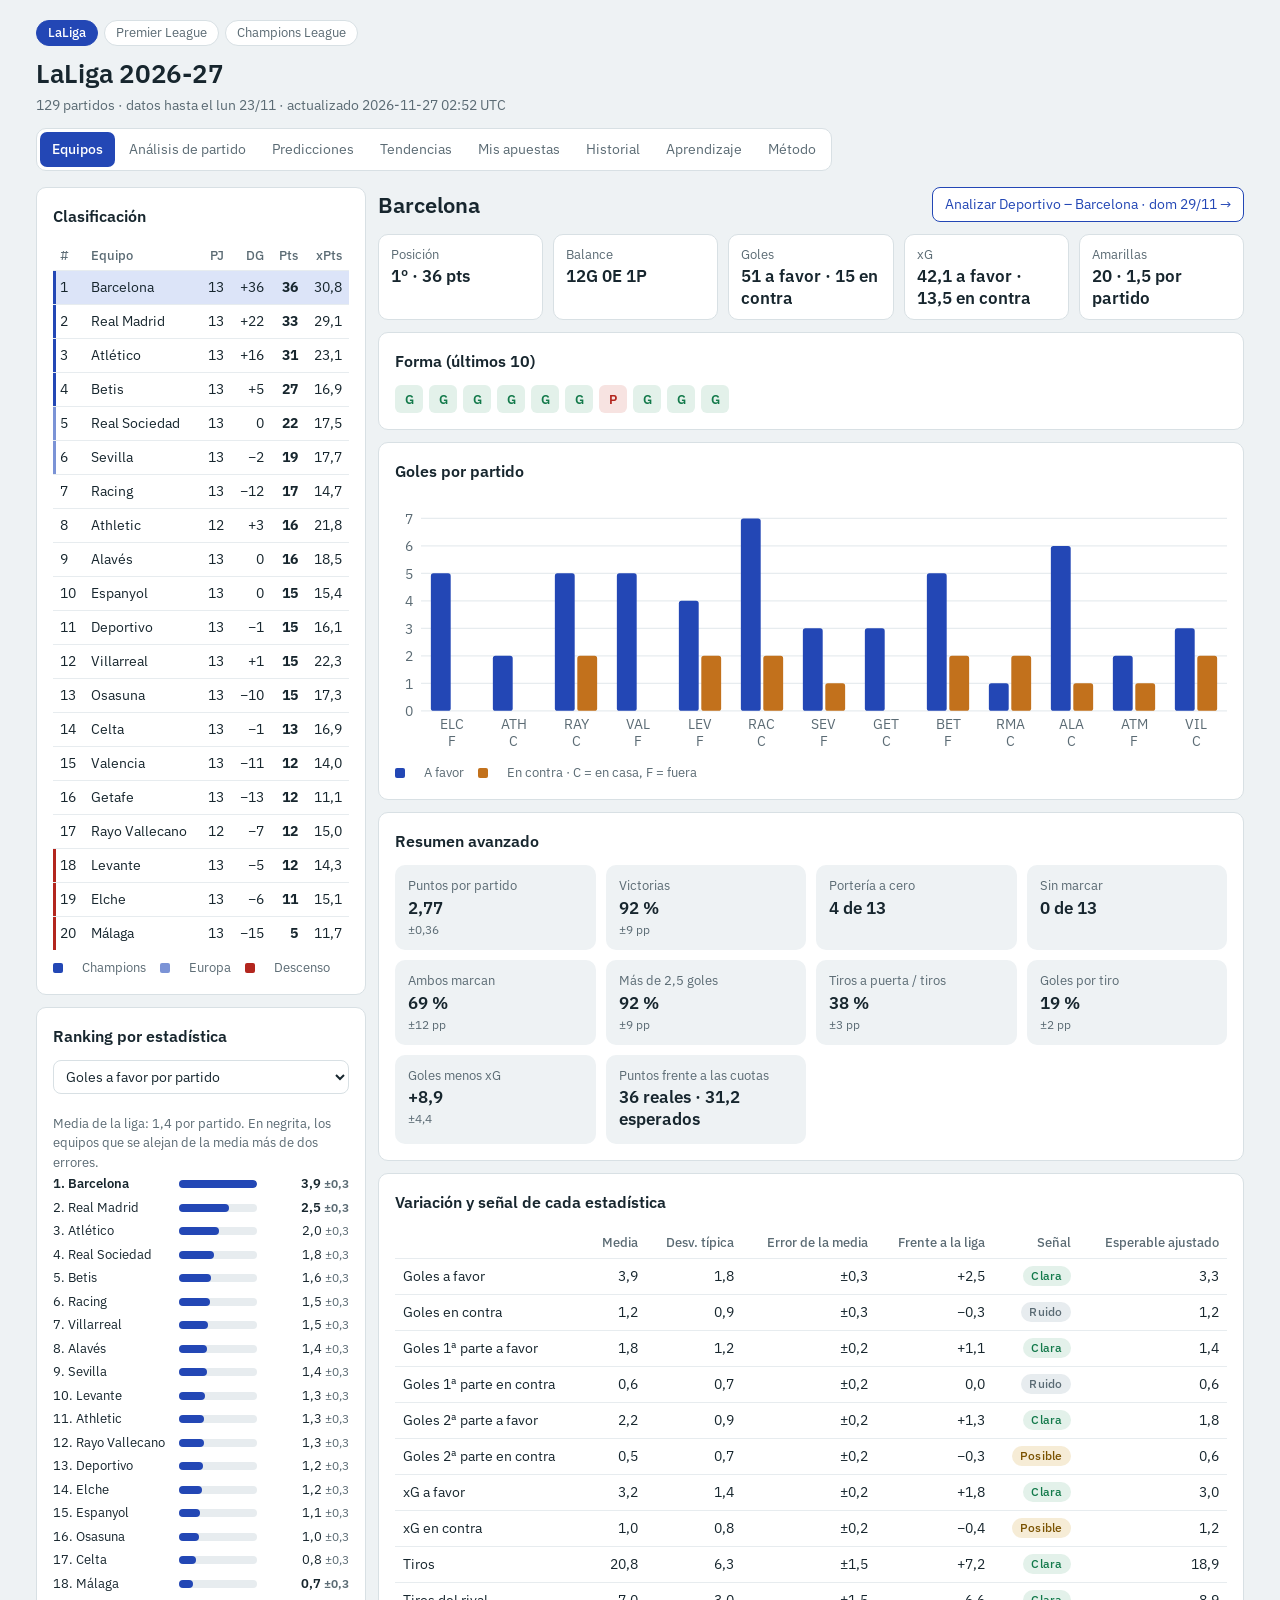
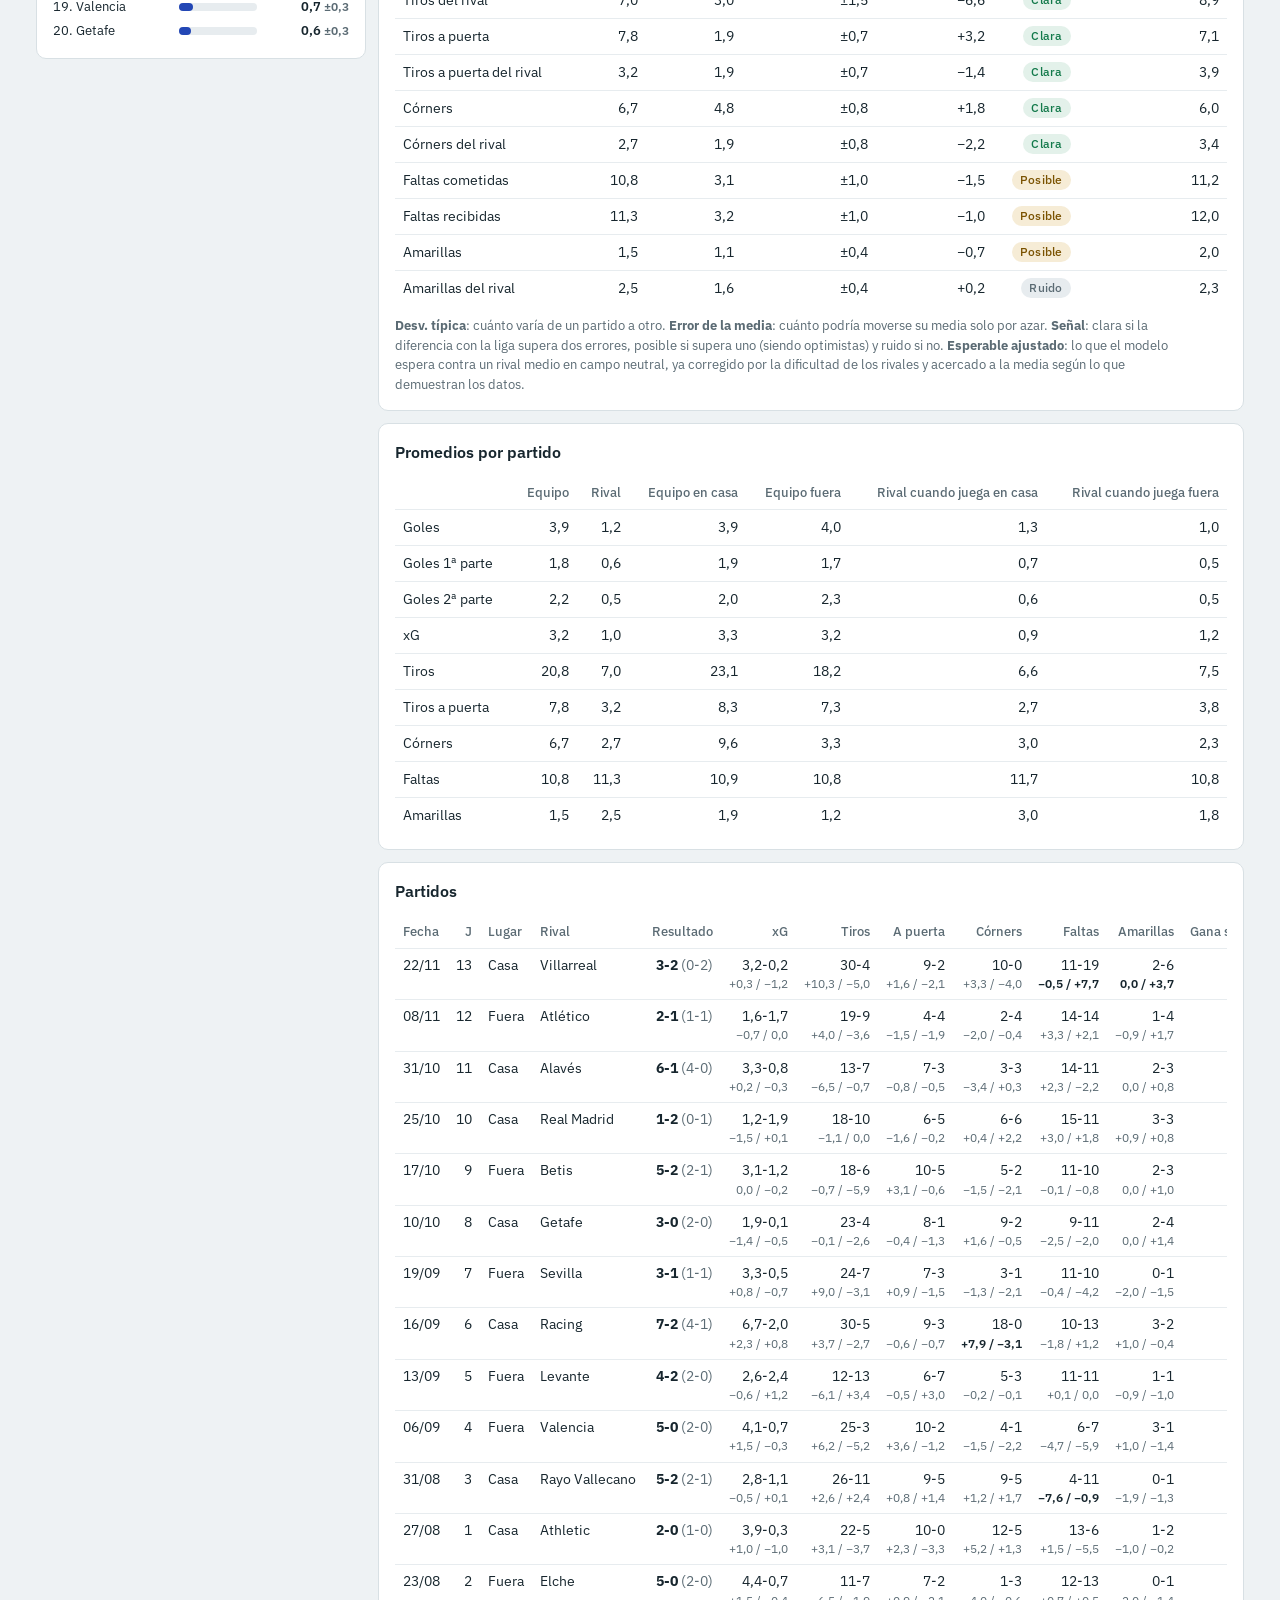
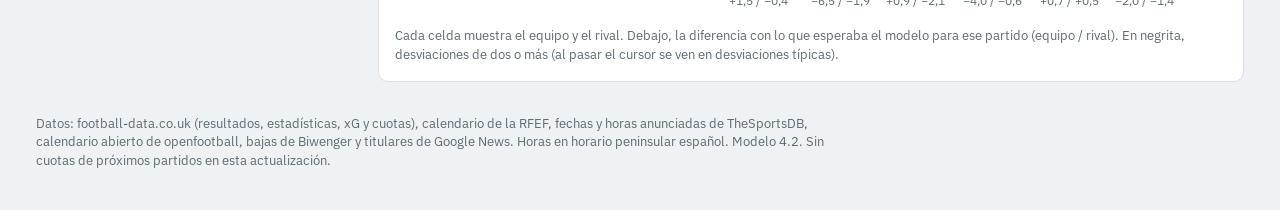
==== commit 2d8c8266: "Actualizar datos" ====
--- a/index.html
+++ b/index.html
@@ -262,7 +262,7 @@
 </main>
 <footer class="foot" id="foot"></footer>
 </div>
-<script>window.DATA={"meta":{"gen":"2026-11-26 19:39 UTC","today":"2026-11-26","last":"2026-11-23","n":129,"ver":"4.2","fx":0,"pend":251,"sims":5000,"warn":[],"league":"laliga","name":"LaLiga","title":"LaLiga 2026-27","zones":{"ucl":4,"uel":2,"rel":3},"tiebreak":"los empates a puntos se resuelven como en el art. 10 de las normas de competición de la RFEF: entre dos equipos, la diferencia de goles en sus partidos; entre más de dos, los puntos y luego la diferencia de goles en los partidos entre ellos; después, la diferencia de goles general y los goles a favor (el juego limpio se sustituye por un sorteo)","cards_note":null,"leagues":[{"key":"laliga","name":"LaLiga","url":"https://jaimedhc.github.io/laliga-dashboard/"},{"key":"premier","name":"Premier League","url":"https://jaimedhc.github.io/laliga-dashboard/premier.html"},{"key":"champions","name":"Champions League","url":"https://jaimedhc.github.io/laliga-dashboard/champions.html"}],"sources":"football-data.co.uk (resultados, estadísticas, xG y cuotas), calendario de la RFEF, fechas y horas anunciadas de TheSportsDB, calendario abierto de openfootball, bajas de Biwenger y titulares de Google News","cal_label":"Fecha del calendario de la RFEF","cal_fallback":"el calendario abierto de openfootball y, si falta, el de la RFEF","refs":false,"zone_names":null,"data_note":null,"xg":true,"odds_src":"football-data","mstats":false},"teams":["Alaves","Ath Bilbao","Ath Madrid","Barcelona","Betis","Celta","Elche","Espanol","Getafe","La Coruna","Levante","Malaga","Osasuna","Real Madrid","Santander","Sevilla","Sociedad","Valencia","Vallecano","Villarreal"],"names":["Alavés","Athletic","Atlético","Barcelona","Betis","Celta","Elche","Espanyol","Getafe","Deportivo","Levante","Málaga","Osasuna","Real Madrid","Racing","Sevilla","Real Sociedad","Valencia","Rayo Vallecano","Villarreal"],"short":["ALA","ATH","ATM","BAR","BET","CEL","ELC","ESP","GET","DEP","LEV","MAL","OSA","RMA","RAC","SEV","RSO","VAL","RAY","VIL"],"M":[["2026-08-15","19:30",1,0,8,3,0,0,0,1.93,0.24,18,6,8,2,5,3,16,13,4,3,2.32,2.76,3.75,3.32,1.32,null],["2026-08-15","21:30",1,15,18,2,1,0,1,2.19,1.89,13,6,4,3,1,2,18,18,4,4,2.49,2.92,3.19,2.53,1.5,null],["2026-08-16","17:00",1,14,19,2,2,2,2,1.87,0.66,17,12,3,7,6,10,14,14,2,4,3.69,3.77,1.92,1.52,2.47,null],["2026-08-16","19:00",1,7,10,3,0,2,0,1.56,0.28,16,4,6,0,0,1,17,7,3,0,2.1,3.23,3.71,2.13,1.68,null],["2026-08-17","21:00",1,9,6,1,1,1,0,0.34,1.41,8,11,3,6,2,6,17,12,2,2,2.19,3.15,3.53,2.25,1.61,null],["2026-08-19","21:00",1,2,11,2,0,0,0,0.93,0.15,15,5,6,1,6,1,17,11,2,3,1.46,4.51,6.53,1.63,2.22,null],["2026-08-20","21:00",2,18,0,1,1,0,0,0.42,2.0,8,15,3,3,9,7,14,13,1,2,2.42,3.07,3.07,2.3,1.59,null],["2026-08-21","21:00",2,4,16,1,0,0,0,1.24,1.36,18,9,7,3,4,5,9,12,3,3,2.11,3.43,3.38,1.78,1.97,null],["2026-08-22","17:00",2,1,15,1,3,0,1,1.25,0.41,18,7,8,4,10,3,11,16,2,5,1.75,3.57,4.79,2.1,1.69,null],["2026-08-22","19:30",2,17,5,0,0,0,0,0.58,0.66,8,7,2,3,1,2,17,17,2,3,2.42,3.12,3.04,2.26,1.6,null],["2026-08-22","21:30",2,7,13,1,2,1,1,1.05,2.7,8,21,3,8,0,8,19,7,5,1,7.35,4.88,1.39,1.52,2.45,null],["2026-08-23","17:00",2,2,19,2,2,0,0,0.78,3.6,19,13,4,6,5,3,12,13,3,2,1.78,3.83,4.15,1.62,2.22,null],["2026-08-23","19:30",2,8,14,1,0,0,0,1.24,1.3,12,6,1,3,8,6,14,17,1,3,2.27,3.07,3.42,2.2,1.64,null],["2026-08-23","21:30",2,6,3,0,5,0,2,0.7,4.38,7,11,2,7,3,1,13,12,1,0,8.35,5.52,1.32,1.47,2.62,null],["2026-08-24","19:30",2,12,10,0,0,0,0,0.67,1.31,12,11,7,1,9,4,9,12,2,1,1.9,3.38,4.21,2.14,1.67,null],["2026-08-24","21:30",2,11,9,1,1,1,1,1.97,1.11,13,6,2,4,7,4,12,12,1,4,2.36,3.05,3.2,2.23,1.63,null],["2026-08-25","21:00",1,17,4,0,1,0,0,1.12,0.71,16,15,3,3,8,2,10,11,2,1,2.61,3.23,2.72,2.09,1.7,null],["2026-08-26","21:00",1,13,16,4,1,1,1,3.14,0.56,20,10,11,3,4,7,10,8,3,3,1.18,7.37,12.96,1.31,3.37,null],["2026-08-27","20:30",1,5,12,1,2,1,0,0.13,2.68,4,13,2,5,5,3,7,16,0,1,1.85,3.29,4.63,2.27,1.6,null],["2026-08-27","21:00",1,3,1,2,0,1,0,3.91,0.25,22,5,10,0,12,5,13,6,1,2,1.22,6.64,10.81,1.31,3.34,null],["2026-08-28","19:00",3,14,6,3,2,3,0,1.72,1.04,13,18,6,7,5,10,17,19,2,1,1.95,3.58,3.75,1.69,2.1,null],["2026-08-28","21:30",3,0,19,1,0,1,0,0.81,1.4,9,19,2,6,5,9,15,8,3,1,3.03,3.44,2.26,1.78,1.96,null],["2026-08-29","17:00",3,10,4,5,2,2,2,2.76,1.92,19,20,10,6,5,8,9,7,1,1,3.1,3.34,2.27,1.83,1.93,null],["2026-08-29","19:00",3,16,7,2,1,1,1,1.66,0.76,17,11,10,3,7,3,19,14,2,4,1.85,3.68,4.02,1.72,2.05,null],["2026-08-29","21:30",3,15,2,1,3,0,3,0.89,0.93,20,12,5,5,4,2,20,16,2,2,3.99,3.43,1.93,2.03,1.75,null],["2026-08-30","17:00",3,13,11,4,0,3,0,2.4,0.72,19,14,8,1,9,6,6,9,0,2,1.09,10.72,21.88,1.21,4.21,null],["2026-08-30","19:30",3,9,17,3,1,2,1,1.42,1.33,11,12,4,4,5,5,14,5,2,1,2.72,2.98,2.82,2.36,1.56,null],["2026-08-30","21:30",3,5,1,0,2,0,2,0.57,2.64,8,17,2,7,4,7,8,17,0,3,2.77,3.1,2.65,2.27,1.6,null],["2026-08-31","19:30",3,12,8,1,0,1,0,1.67,0.65,10,11,2,1,1,3,17,14,5,4,2.15,2.85,4.08,3.01,1.37,null],["2026-08-31","21:30",3,3,18,5,2,2,1,2.83,1.09,26,11,9,5,9,5,4,11,0,1,1.1,10.44,19.91,1.19,4.49,null],["2026-09-03","21:00",6,16,5,0,0,0,0,0.97,0.36,16,7,5,2,11,3,15,11,2,3,1.76,3.66,4.52,1.76,2.01,null],["2026-09-04","21:00",4,4,13,1,0,0,0,0.93,3.46,10,20,5,8,6,10,11,13,3,5,5.87,5.0,1.44,1.37,3.0,null],["2026-09-05","16:15",4,1,2,3,0,0,0,1.41,1.03,11,15,4,5,3,8,8,6,0,1,2.7,3.31,2.56,1.87,1.88,null],["2026-09-05","18:30",4,18,14,3,2,2,2,1.61,0.48,16,9,10,4,9,6,15,12,3,2,1.96,3.62,3.65,1.62,2.23,null],["2026-09-05","21:00",4,19,9,2,3,1,1,1.2,0.83,17,8,5,3,7,1,14,14,2,2,1.44,4.67,6.7,1.61,2.25,null],["2026-09-06","16:15",4,17,3,0,5,0,2,0.66,4.08,3,25,2,10,1,4,7,6,1,3,10.48,6.39,1.24,1.34,3.13,null],["2026-09-06","18:30",4,0,12,5,2,2,0,1.19,1.63,12,7,7,5,4,1,14,13,1,2,2.2,3.11,3.5,2.4,1.54,null],["2026-09-06","18:30",4,11,10,0,0,0,0,1.59,0.98,10,11,3,3,6,4,15,11,4,2,2.41,3.29,2.91,1.86,1.9,null],["2026-09-06","21:00",4,7,15,1,1,0,0,1.22,0.53,12,6,3,3,0,4,17,13,2,3,2.3,3.16,3.23,2.19,1.64,null],["2026-09-07","19:00",4,8,5,1,1,1,0,0.81,0.96,10,16,2,3,3,5,8,9,4,2,2.74,2.67,3.06,3.29,1.32,null],["2026-09-07","21:30",4,6,16,2,3,0,2,2.47,0.58,20,13,10,6,6,7,9,8,4,1,3.05,3.38,2.26,1.74,2.03,null],["2026-09-11","21:00",5,15,17,1,0,0,0,0.93,0.1,13,3,4,0,6,4,8,12,1,2,1.76,3.53,4.79,2.13,1.68,null],["2026-09-12","14:00",5,14,0,2,1,1,1,2.02,1.98,11,16,4,8,4,6,16,17,2,3,2.59,3.46,2.59,1.69,2.11,null],["2026-09-12","16:15",5,12,7,0,2,0,2,1.05,1.43,11,6,4,3,3,4,10,24,2,3,2.21,3.2,3.38,2.1,1.7,null],["2026-09-12","18:30",5,1,6,1,1,0,0,2.4,0.84,19,3,3,1,7,1,11,12,3,3,1.39,4.78,7.49,1.62,2.23,null],["2026-09-12","21:00",5,13,18,4,1,3,0,2.61,1.22,24,18,11,7,11,5,9,13,0,1,1.14,8.6,15.73,1.25,3.84,null],["2026-09-13","14:00",5,5,11,1,1,1,0,1.9,0.42,17,12,5,2,1,5,10,10,1,1,1.68,3.65,5.23,2.0,1.76,null],["2026-09-13","16:15",5,10,3,2,4,0,2,2.42,2.59,13,12,7,6,3,5,11,11,1,1,12.0,7.97,1.18,1.21,4.23,null],["2026-09-13","18:30",5,8,9,1,1,0,0,0.77,0.86,15,10,4,3,3,7,14,9,3,1,2.54,2.89,3.11,2.6,1.48,null],["2026-09-13","21:00",5,16,2,0,3,0,0,0.27,2.05,8,13,3,5,9,3,13,9,3,1,3.32,3.55,2.08,1.67,2.14,null],["2026-09-14","21:00",5,19,4,1,2,1,2,1.9,3.52,14,26,8,12,7,4,7,8,1,0,1.93,3.96,3.46,1.41,2.8,null],["2026-09-15","19:00",6,18,7,2,1,2,0,1.71,1.66,16,19,2,5,3,5,10,15,5,1,2.23,3.24,3.29,2.0,1.76,null],["2026-09-15","20:00",6,0,17,0,1,0,0,1.05,0.65,15,10,3,3,2,5,7,14,1,4,1.71,3.5,5.18,2.08,1.7,null],["2026-09-15","21:30",6,6,13,2,3,0,2,0.78,3.62,11,20,3,4,2,5,21,8,4,2,12.02,7.22,1.19,1.3,3.4,null],["2026-09-16","19:00",6,2,12,4,0,1,0,3.99,0.48,27,3,11,1,8,0,7,12,1,2,1.3,5.41,9.75,1.57,2.32,null],["2026-09-16","19:00",6,9,15,0,1,0,0,0.14,0.73,4,11,3,6,4,4,15,16,1,4,2.71,3.09,2.73,2.17,1.66,null],["2026-09-16","21:30",6,3,14,7,2,4,1,6.74,1.98,30,5,9,3,18,0,10,13,3,2,1.05,14.15,26.81,1.09,7.04,null],["2026-09-17","19:00",6,4,8,1,0,1,0,1.53,0.32,22,8,8,2,4,3,13,24,0,0,1.49,4.05,6.99,1.95,1.81,null],["2026-09-17","21:30",6,11,19,1,3,1,2,0.63,3.33,5,16,1,7,4,8,17,10,0,0,3.39,3.54,2.06,1.66,2.16,null],["2026-09-18","21:00",7,7,6,1,3,0,2,1.05,1.44,23,9,4,6,3,3,14,9,2,2,1.76,3.69,4.48,1.73,2.05,null],["2026-09-19","14:00",7,12,18,1,1,1,0,0.53,1.01,10,19,3,2,4,4,21,13,3,2,2.64,3.19,2.71,2.06,1.73,null],["2026-09-19","16:15",7,1,0,0,0,0,0,1.62,0.05,24,2,6,0,5,1,14,13,2,0,1.6,3.8,5.82,2.01,1.75,null],["2026-09-19","18:30",7,5,14,5,0,2,0,2.08,0.61,13,11,9,5,3,3,13,11,2,5,1.79,3.76,4.19,1.67,2.14,null],["2026-09-19","21:00",7,15,3,1,3,1,1,0.45,3.26,7,24,3,7,1,3,10,11,1,0,8.42,6.33,1.28,1.27,3.63,null],["2026-09-20","14:00",7,8,11,1,0,0,0,0.95,0.52,20,11,7,4,5,9,16,16,4,2,1.9,3.26,4.42,2.38,1.55,null],["2026-09-20","16:15",7,2,13,2,1,0,0,2.35,0.3,18,8,9,3,3,1,19,6,2,2,3.44,3.8,1.97,1.51,2.5,null],["2026-09-20","18:30",7,9,4,1,1,0,1,2.09,0.8,24,11,7,4,11,5,6,9,1,1,3.72,3.65,1.93,1.77,2.0,null],["2026-09-20","18:30",7,19,10,3,1,1,1,4.27,0.45,21,6,7,1,7,1,9,10,1,1,1.54,4.44,5.4,1.51,2.5,null],["2026-09-20","21:00",7,17,16,2,3,0,1,1.55,2.65,22,21,5,6,7,5,9,12,2,1,2.86,3.33,2.43,1.9,1.85,null],["2026-10-09","21:00",8,11,7,1,1,0,1,0.59,0.99,15,9,7,4,8,2,10,15,4,5,2.77,3.24,2.54,1.91,1.84,null],["2026-10-10","16:15",8,0,2,1,2,1,1,1.3,2.05,8,22,3,7,0,10,11,14,0,3,4.37,3.6,1.8,1.94,1.81,null],["2026-10-10","18:30",8,3,8,3,0,2,0,1.93,0.14,23,4,8,1,9,2,9,11,2,4,1.12,9.17,17.38,1.27,3.61,null],["2026-10-10","21:00",8,13,19,1,0,0,0,1.43,0.59,11,15,4,4,9,3,8,13,5,2,1.32,5.81,7.57,1.3,3.41,null],["2026-10-11","14:00",8,6,5,0,0,0,0,0.78,0.47,13,7,2,0,5,2,19,21,1,3,3.06,3.29,2.33,1.87,1.87,null],["2026-10-11","16:15",8,16,9,3,2,2,0,1.44,2.13,12,21,4,7,7,10,14,13,1,2,1.74,3.81,4.42,1.73,2.05,null],["2026-10-11","18:30",8,4,12,5,2,2,0,2.89,1.94,20,11,7,5,8,4,11,13,2,5,1.45,4.62,6.33,1.56,2.35,null],["2026-10-11","21:00",8,14,17,2,2,1,1,1.28,1.8,20,10,11,2,8,3,15,10,3,3,2.3,3.46,2.96,1.69,2.12,null],["2026-10-12","21:00",8,10,15,3,3,0,1,1.95,2.53,20,18,8,5,5,2,7,17,2,4,2.91,3.24,2.43,2.03,1.73,null],["2026-10-16","21:00",9,9,10,1,1,0,0,1.08,0.83,13,11,5,4,3,5,17,12,2,2,2.03,3.45,3.62,1.89,1.85,null],["2026-10-17","14:00",9,7,2,0,1,0,0,0.51,1.47,10,19,2,6,4,12,10,9,2,5,4.91,3.96,1.66,1.68,2.12,null],["2026-10-17","16:15",9,19,6,0,0,0,0,2.38,0.3,20,7,7,1,10,5,12,7,2,4,1.42,5.04,6.4,1.41,2.82,null],["2026-10-17","18:30",9,4,3,2,5,1,2,1.24,3.1,6,18,5,10,2,5,10,11,3,2,6.04,5.43,1.4,1.22,4.0,null],["2026-10-17","21:00",9,17,1,0,0,0,0,1.41,0.59,16,9,3,2,2,6,14,13,3,3,3.14,3.22,2.31,2.13,1.67,null],["2026-10-18","14:00",9,12,14,2,0,1,0,3.65,0.28,20,9,7,1,7,4,21,9,2,3,1.97,3.68,3.54,1.64,2.2,null],["2026-10-18","16:15",9,5,0,2,1,0,0,0.97,1.06,6,20,3,9,0,4,14,17,1,1,2.2,3.09,3.53,2.46,1.51,null],["2026-10-18","18:30",9,11,16,2,5,0,2,1.24,2.44,17,21,6,9,4,5,4,9,1,2,3.27,3.6,2.09,1.61,2.25,null],["2026-10-18","21:00",9,13,15,4,1,2,0,2.28,0.75,15,11,8,5,1,2,10,14,2,2,1.23,6.66,10.55,1.35,3.11,null],["2026-10-19","21:00",9,8,18,1,1,0,1,0.63,2.14,12,21,4,5,8,8,12,9,6,3,3.0,2.9,2.6,2.69,1.44,null],["2026-10-21","20:00",6,10,1,3,1,2,0,1.98,1.9,12,21,7,4,3,9,13,12,2,1,3.22,3.25,2.25,1.93,1.82,null],["2026-10-23","21:00",10,0,11,1,1,0,1,1.84,0.71,18,7,4,3,7,2,14,12,2,1,1.6,3.78,5.82,2.06,1.72,null],["2026-10-24","14:00",10,18,6,0,3,0,2,1.52,2.52,18,16,5,9,3,3,15,11,3,3,1.77,3.8,4.28,1.73,2.04,null],["2026-10-24","16:15",10,14,7,2,1,0,0,2.27,0.52,23,11,9,1,9,4,10,17,3,4,2.24,3.7,2.91,1.53,2.43,null],["2026-10-24","18:30",10,17,19,1,2,1,0,1.13,1.5,9,19,5,3,6,9,18,9,5,3,3.35,3.56,2.07,1.7,2.09,null],["2026-10-24","21:00",10,2,9,1,0,0,0,1.41,1.67,20,15,4,5,3,4,11,6,4,2,1.24,6.18,10.52,1.45,2.65,null],["2026-10-25","14:00",10,1,8,4,0,2,0,0.74,0.41,11,7,4,1,2,4,11,15,1,3,1.54,4.01,6.26,1.97,1.78,null],["2026-10-25","16:15",10,5,4,0,0,0,0,0.76,1.15,12,15,4,2,3,4,9,12,2,1,2.62,3.27,2.67,1.88,1.86,null],["2026-10-25","18:30",10,16,10,2,1,2,1,2.22,0.48,17,6,3,2,2,3,14,13,1,3,1.52,4.75,5.26,1.38,2.93,null],["2026-10-25","21:00",10,3,13,1,2,0,1,1.19,1.94,18,10,6,5,6,6,15,11,3,3,1.58,5.65,3.95,1.16,5.0,null],["2026-10-26","21:00",10,15,12,2,0,1,0,1.14,0.77,17,10,7,2,7,4,11,8,1,2,1.93,3.37,4.14,2.16,1.66,null],["2026-10-30","21:00",11,19,7,0,1,0,0,0.88,0.22,14,5,4,3,7,3,15,13,3,3,1.36,5.3,7.2,1.4,2.83,null],["2026-10-31","14:00",11,10,2,0,2,0,1,1.4,0.7,20,11,4,5,5,3,7,7,0,0,6.09,4.76,1.46,1.47,2.61,null],["2026-10-31","16:15",11,18,5,3,0,1,0,1.09,1.39,14,11,8,0,4,3,11,16,2,1,2.42,3.16,3.0,2.16,1.66,null],["2026-10-31","18:30",11,4,11,2,1,2,0,1.8,1.16,24,10,6,5,10,3,10,15,2,2,1.31,5.51,8.94,1.49,2.55,null],["2026-10-31","21:00",11,3,0,6,1,4,0,3.26,0.76,13,7,7,3,3,3,14,11,2,3,1.1,10.86,19.13,1.16,4.96,null],["2026-11-01","14:00",11,8,15,3,1,0,1,1.58,0.77,11,12,5,4,2,2,18,18,2,4,3.41,2.98,2.32,2.54,1.49,null],["2026-11-01","16:15",11,14,13,0,3,0,3,0.97,3.36,10,22,1,7,4,6,10,8,2,0,10.64,7.73,1.2,1.22,4.07,null],["2026-11-01","18:30",11,6,17,0,1,0,0,1.25,0.9,16,5,3,3,6,2,9,15,3,2,2.23,3.37,3.17,1.81,1.95,null],["2026-11-01","21:00",11,1,16,2,1,2,1,3.08,1.15,13,14,3,5,5,8,11,13,2,4,1.94,3.66,3.69,1.75,2.02,null],["2026-11-02","21:00",11,9,12,2,1,0,1,2.35,1.1,18,11,7,2,8,2,5,13,0,4,2.08,3.21,3.73,2.24,1.61,null],["2026-11-06","21:00",12,15,0,0,0,0,0,1.6,0.54,13,9,3,2,5,4,14,19,2,3,1.95,3.26,4.14,2.26,1.6,null],["2026-11-07","14:00",12,11,14,1,2,1,0,2.02,2.31,16,21,8,7,6,3,11,5,6,2,2.23,3.61,2.99,1.59,2.28,null],["2026-11-07","16:15",12,7,9,0,0,0,0,0.7,0.23,11,5,4,1,9,5,17,10,4,4,2.46,3.27,2.85,1.91,1.84,null],["2026-11-07","18:30",12,12,1,1,1,0,0,0.65,2.28,17,16,5,4,6,4,19,10,3,1,3.86,3.34,1.99,2.16,1.65,null],["2026-11-07","21:00",12,17,13,0,3,0,2,0.18,2.34,4,19,2,11,2,5,26,6,4,3,10.84,6.49,1.23,1.4,2.86,null],["2026-11-08","14:00",12,6,4,0,2,0,0,0.84,1.78,13,18,1,9,9,8,12,7,4,0,3.96,4.06,1.78,1.44,2.73,null],["2026-11-08","16:15",12,16,18,1,0,0,0,1.62,1.34,17,11,3,3,7,6,11,8,2,2,1.84,3.86,3.87,1.6,2.28,null],["2026-11-08","18:30",12,5,10,0,0,0,0,3.16,0.28,23,6,8,0,6,1,8,9,1,2,1.81,3.62,4.3,1.83,1.92,null],["2026-11-08","18:30",12,19,8,2,0,0,0,2.31,0.82,22,9,7,1,9,4,6,13,2,2,1.53,4.24,5.84,1.75,2.02,null],["2026-11-08","21:00",12,2,3,1,2,1,1,1.67,1.61,9,19,4,4,4,2,14,14,4,1,3.45,4.3,1.86,1.31,3.3,null],["2026-11-20","21:00",13,1,7,0,1,0,0,1.45,0.53,17,6,6,3,9,2,16,13,3,1,1.4,4.71,7.19,1.66,2.14,null],["2026-11-21","14:00",13,0,9,3,1,1,1,3.33,0.31,21,7,8,2,8,2,20,15,4,4,2.1,3.3,3.52,2.04,1.72,null],["2026-11-21","16:15",13,18,17,0,1,0,1,0.74,0.66,21,11,5,2,8,5,12,17,2,1,1.99,3.39,3.75,1.96,1.78,null],["2026-11-21","18:30",13,15,4,1,1,0,0,2.32,0.62,25,6,6,3,7,2,21,14,5,4,2.65,3.27,2.61,1.92,1.81,null],["2026-11-21","21:00",13,13,5,2,1,0,1,3.76,1.51,24,8,7,4,8,3,4,13,1,2,1.16,7.94,13.75,1.33,3.18,null],["2026-11-22","14:00",13,3,19,3,2,0,2,3.22,0.21,30,4,9,2,10,0,11,19,2,6,1.19,8.24,10.41,1.11,5.97,null],["2026-11-22","16:15",13,14,16,3,2,2,1,3.05,3.69,12,31,8,7,7,14,10,10,2,2,3.08,3.89,2.07,1.38,2.94,null],["2026-11-22","18:30",13,12,11,1,0,1,0,1.23,0.64,11,5,2,0,4,1,15,11,4,0,1.75,3.63,4.58,1.96,1.79,null],["2026-11-22","21:00",13,8,2,0,3,0,2,0.5,4.14,11,20,1,10,2,7,11,11,2,2,6.36,3.93,1.53,2.1,1.69,null],["2026-11-23","21:00",13,10,6,1,1,0,0,0.81,0.34,18,4,2,2,5,1,14,12,4,1,2.0,3.58,3.49,1.67,2.12,null]],"E":[[1.549,0.683,0.563,0.272,1.536,0.719,15.772,9.03,5.392,2.515,5.349,3.407,14.023,13.565,2.209,2.488],[1.575,1.109,0.572,0.553,1.396,1.102,16.462,11.417,5.181,4.037,5.134,3.727,14.664,12.484,2.451,2.286],[1.522,2.095,0.876,0.945,1.503,2.207,13.362,16.626,5.015,5.558,5.464,8.389,12.495,11.862,2.39,2.308],[1.32,1.045,0.657,0.435,1.296,1.063,14.194,11.153,4.325,3.609,3.778,3.962,14.807,10.615,2.408,2.131],[1.374,1.072,0.555,0.41,1.333,1.067,13.748,10.636,4.658,3.629,5.206,4.497,12.555,12.43,2.138,2.401],[2.342,0.641,0.867,0.277,2.141,0.789,21.058,8.891,7.25,2.755,6.54,3.013,11.905,11.323,2.266,2.058],[1.358,1.319,0.674,0.536,1.359,1.294,14.858,12.653,5.158,4.05,5.538,4.508,12.858,13.659,2.267,2.149],[1.999,1.516,0.764,0.699,1.916,1.584,18.795,14.726,6.993,4.789,5.909,6.921,10.551,12.026,2.053,2.243],[1.512,1.013,0.53,0.391,1.587,0.989,14.559,10.535,4.711,3.804,5.13,3.613,12.477,14.039,2.11,2.487],[0.909,0.881,0.357,0.393,1.078,0.998,12.527,10.697,3.56,3.232,4.366,3.096,13.334,11.474,2.257,2.026],[0.895,1.883,0.426,0.972,0.908,1.972,11.808,14.754,3.886,6.099,3.291,5.975,15.774,9.217,2.635,2.3],[1.86,1.131,0.703,0.433,1.747,1.366,17.396,12.006,6.162,4.136,6.184,4.079,12.14,11.116,2.3,2.108],[1.252,1.414,0.474,0.828,1.258,1.429,15.374,12.369,3.965,4.454,6.703,4.863,14.138,12.057,2.58,2.391],[1.141,3.102,0.445,1.413,1.096,2.837,8.912,17.503,4.125,6.11,3.577,5.04,12.537,11.346,2.377,1.96],[1.491,1.378,0.543,0.538,1.713,1.259,13.687,11.516,4.574,3.412,4.066,3.709,13.781,10.587,2.345,1.879],[1.011,1.232,0.461,0.599,1.112,1.161,12.748,11.774,4.021,3.968,5.679,4.747,12.228,11.587,2.219,2.201],[1.038,1.358,0.373,0.675,1.261,1.347,13.483,15.596,3.938,5.13,5.475,4.737,13.225,10.344,2.371,2.026],[3.077,1.135,1.167,0.609,2.978,1.139,20.097,11.874,8.313,4.089,6.747,4.823,9.317,12.603,2.216,2.273],[1.284,0.965,0.516,0.343,1.337,1.187,12.338,10.39,3.943,3.372,3.983,3.258,11.961,13.635,1.869,2.424],[3.116,1.11,1.378,0.51,2.87,1.225,18.891,8.72,7.75,3.275,6.832,3.672,11.463,11.459,1.964,2.18],[1.742,1.543,0.889,0.608,1.76,1.469,14.958,12.97,5.369,4.312,5.094,6.104,12.816,12.723,2.301,2.423],[1.36,1.401,0.529,0.612,1.344,1.516,13.493,12.332,4.706,4.549,4.831,5.304,14.028,11.791,2.221,2.213],[1.496,1.577,0.468,0.816,1.587,1.617,15.852,15.053,4.96,5.194,5.254,4.464,11.308,10.557,2.063,1.922],[1.591,1.114,0.825,0.485,1.533,1.063,16.52,11.116,5.801,3.498,8.076,3.232,12.116,13.79,2.29,2.603],[1.132,1.61,0.351,0.571,1.142,1.486,13.366,13.199,4.511,5.129,3.232,3.954,13.997,12.037,2.354,2.249],[3.004,0.634,1.54,0.29,2.857,0.757,21.195,8.93,8.201,2.926,6.977,3.451,9.603,12.356,2.181,2.272],[1.289,0.825,0.509,0.408,1.23,0.922,14.77,9.734,4.913,2.775,5.693,4.058,11.828,12.78,2.181,2.375],[0.943,1.15,0.418,0.412,1.095,1.393,10.746,13.391,3.887,3.696,3.838,4.966,12.305,11.853,1.99,2.092],[1.361,0.822,0.514,0.298,1.51,0.824,13.781,10.046,4.585,2.524,4.685,3.781,13.969,12.917,2.502,2.339],[3.951,0.999,1.79,0.6,3.369,1.022,23.377,8.634,8.179,3.621,7.804,3.318,11.558,11.877,1.946,2.347],[1.628,1.058,0.753,0.395,1.627,1.181,17.276,10.21,5.587,3.415,6.865,3.106,12.561,11.298,2.122,2.066],[1.311,2.199,0.597,0.928,1.361,2.449,15.813,16.607,6.021,6.497,4.836,6.37,11.651,9.478,2.091,2.24],[1.218,1.423,0.405,0.548,1.468,1.432,14.61,13.182,4.242,5.024,4.714,5.051,11.695,11.723,2.006,2.244],[2.031,1.476,1.041,0.887,1.979,1.447,20.033,12.531,6.302,4.316,8.759,5.098,12.935,12.166,2.364,2.312],[1.784,0.979,0.719,0.485,1.927,0.947,17.215,9.726,6.036,3.372,7.688,4.489,12.004,11.816,2.273,2.233],[0.878,2.911,0.443,1.295,0.948,2.617,8.156,18.804,3.154,6.444,3.229,5.511,12.891,10.689,2.351,2.0],[1.735,1.033,0.574,0.424,1.618,1.155,14.824,9.221,5.023,3.298,5.094,3.232,13.642,13.776,2.024,2.454],[1.146,1.36,0.503,0.612,1.299,1.282,13.554,12.689,4.203,3.761,4.928,3.72,12.015,10.676,2.064,2.032],[1.123,1.045,0.534,0.39,1.023,1.021,11.715,11.715,4.064,4.082,3.127,4.006,15.421,13.684,2.511,2.649],[0.782,0.935,0.248,0.449,0.888,1.056,12.849,10.396,3.318,3.28,4.271,3.362,13.909,11.869,2.444,2.052],[1.54,1.536,0.419,0.846,1.476,1.468,14.119,13.764,5.107,4.262,5.166,5.373,12.206,12.303,2.386,2.146],[1.422,0.796,0.467,0.362,1.303,0.85,16.72,8.542,5.267,2.726,4.51,2.915,14.049,13.079,2.503,2.304],[1.612,1.757,0.868,0.718,1.578,1.709,13.195,14.228,5.334,4.739,5.192,5.837,12.76,13.913,2.317,2.259],[1.156,1.102,0.423,0.562,1.344,1.001,12.545,10.639,4.518,3.13,4.767,3.333,13.625,14.094,2.6,2.368],[1.631,0.913,0.587,0.349,1.817,0.947,17.011,9.321,4.695,3.492,6.014,4.127,12.459,12.388,2.09,2.325],[2.837,0.884,1.423,0.441,2.696,0.978,20.732,11.507,7.74,3.86,7.657,3.921,9.877,12.769,2.128,2.398],[1.267,0.741,0.587,0.318,1.362,0.9,13.595,10.289,4.347,3.098,3.995,3.948,12.063,11.888,2.021,2.134],[1.265,3.381,0.555,1.568,1.193,3.14,9.59,18.15,3.973,6.525,3.098,5.194,11.021,10.909,2.045,1.898],[0.87,1.115,0.32,0.517,0.914,1.082,12.607,11.369,3.337,3.864,4.939,4.97,13.811,11.811,2.556,2.221],[1.406,1.957,0.658,0.583,1.426,1.857,14.927,15.814,4.968,5.696,5.239,5.084,11.964,11.151,2.047,2.317],[1.832,1.264,0.583,0.725,2.192,1.247,18.885,12.968,6.638,4.544,8.338,4.645,11.991,10.705,2.283,2.062],[1.24,1.027,0.597,0.591,1.317,0.963,16.01,11.467,5.476,3.257,6.566,3.669,12.276,14.618,2.416,2.499],[1.461,0.794,0.492,0.392,1.452,0.872,16.228,8.804,5.313,2.699,4.926,3.483,13.556,13.004,2.182,2.298],[1.01,2.228,0.327,1.123,1.049,2.27,11.879,15.522,4.397,5.782,4.228,4.945,13.479,9.696,2.43,2.143],[2.373,0.833,0.762,0.3,2.102,1.041,19.111,8.978,6.577,2.999,6.521,2.486,11.805,12.987,2.096,2.338],[1.273,1.189,0.501,0.46,1.164,1.114,11.767,12.021,4.674,3.954,4.441,3.937,12.573,14.086,2.158,2.568],[5.263,1.186,2.401,0.773,4.45,1.187,26.286,7.667,9.571,3.744,10.105,3.111,11.773,11.787,2.047,2.399],[1.765,0.728,0.87,0.23,1.713,0.865,19.139,10.952,6.718,2.844,6.398,4.306,11.085,13.318,2.039,2.583],[0.919,1.665,0.446,0.763,1.002,1.77,11.676,15.117,3.677,5.032,5.128,5.903,12.183,11.322,2.215,2.249],[1.212,0.942,0.592,0.349,1.171,0.977,13.688,10.365,4.05,3.747,3.666,4.575,15.399,12.075,2.487,2.476],[1.421,1.334,0.55,0.654,1.53,1.296,13.961,13.091,4.444,4.012,4.911,4.941,14.095,11.819,2.42,2.143],[1.51,1.04,0.573,0.412,1.629,1.102,15.006,10.225,4.665,3.837,6.129,3.946,12.405,13.547,2.105,2.168],[1.594,1.228,0.728,0.623,1.697,1.35,14.953,11.775,4.8,4.226,5.677,4.207,12.637,12.192,2.074,2.303],[1.265,2.876,0.498,1.274,1.145,2.478,10.073,14.98,4.494,6.131,3.132,4.299,14.207,11.362,2.543,1.979],[0.995,0.853,0.382,0.422,1.009,0.952,13.978,10.808,3.59,3.265,4.717,4.565,13.494,11.756,2.514,2.216],[1.573,1.664,0.513,0.775,1.586,1.835,16.799,13.332,6.328,5.223,5.175,3.876,12.755,9.101,2.345,2.057],[1.356,1.391,0.458,0.749,1.438,1.385,14.709,14.158,5.234,4.969,6.706,5.144,12.272,10.744,2.235,2.066],[2.022,1.08,0.784,0.496,2.25,1.046,18.304,10.482,6.309,3.196,6.671,3.517,11.795,10.887,2.114,2.062],[1.185,1.441,0.417,0.776,1.276,1.355,12.922,14.787,3.905,4.496,4.662,5.876,12.551,11.591,2.36,2.189],[0.889,1.087,0.392,0.639,1.019,1.02,12.424,11.723,4.151,3.45,5.777,3.343,11.879,14.213,2.289,2.561],[1.163,1.608,0.37,0.617,1.272,1.526,12.973,13.605,4.55,5.079,3.53,4.724,13.506,11.968,2.052,2.243],[3.784,0.616,1.671,0.273,3.327,0.65,23.076,6.626,8.44,2.278,7.444,2.539,11.455,12.981,2.013,2.561],[2.386,1.118,1.247,0.451,2.33,1.311,17.509,12.059,6.97,4.392,6.597,4.671,9.792,12.13,2.212,2.327],[1.182,0.939,0.359,0.428,1.247,1.082,13.687,9.957,4.656,3.064,4.838,2.831,12.968,12.179,2.282,1.986],[1.81,1.262,0.971,0.454,1.673,1.21,16.951,11.164,5.619,4.022,7.938,4.59,12.472,11.243,2.22,2.237],[1.977,1.101,0.886,0.359,1.805,1.389,17.989,11.183,6.259,3.73,6.093,4.085,10.784,13.525,1.868,2.548],[1.634,1.188,0.816,0.605,1.624,1.27,16.07,11.87,5.662,3.297,5.571,5.508,12.074,13.082,2.347,2.397],[1.405,1.348,0.512,0.501,1.285,1.301,12.681,12.781,4.43,4.133,3.48,3.417,11.584,13.841,1.992,2.389],[1.497,1.189,0.616,0.512,1.476,1.161,14.256,11.444,4.974,3.495,5.365,3.895,12.072,10.927,2.069,2.066],[0.905,1.468,0.409,0.547,0.946,1.478,11.757,14.659,3.659,5.392,2.873,5.6,14.455,11.427,2.387,2.391],[1.856,0.974,0.707,0.397,2.032,0.961,17.651,9.742,5.907,3.318,6.473,4.061,12.267,12.384,2.184,2.396],[1.481,3.062,0.812,1.166,1.423,3.06,11.864,18.726,5.648,6.865,4.092,6.491,10.837,11.091,2.046,2.049],[0.862,1.248,0.392,0.478,0.984,1.394,10.772,14.473,3.445,3.838,4.632,5.287,13.196,11.331,2.286,2.145],[1.893,1.584,0.738,0.843,2.02,1.506,15.698,11.626,5.2,4.149,6.359,4.632,14.357,11.729,2.544,2.191],[1.066,1.098,0.471,0.376,1.166,1.207,11.091,11.891,3.929,3.965,3.589,3.719,12.562,13.688,1.988,2.14],[1.185,1.689,0.418,1.029,1.281,1.537,13.402,14.884,4.385,4.685,5.245,6.095,11.592,11.763,2.218,2.197],[2.531,0.914,1.142,0.325,2.384,0.911,16.775,10.632,7.486,3.713,5.247,2.976,10.058,14.745,2.151,2.614],[0.94,1.191,0.353,0.643,0.952,1.231,13.672,13.928,3.388,4.306,5.177,5.187,13.879,12.149,2.453,2.339],[1.242,1.45,0.491,0.578,1.239,1.673,12.664,13.97,4.339,3.886,4.446,4.983,11.282,11.564,1.988,2.036],[1.712,0.794,0.653,0.392,1.648,0.875,16.334,9.131,5.537,3.03,5.109,3.918,13.757,12.01,2.189,2.16],[1.467,1.158,0.69,0.453,1.516,1.112,16.843,11.535,5.191,3.685,5.434,4.714,12.914,12.491,2.251,2.305],[1.472,1.368,0.769,0.793,1.529,1.271,14.218,12.894,5.663,3.81,6.156,4.75,12.183,14.89,2.469,2.628],[0.919,1.42,0.446,0.575,0.998,1.56,11.258,15.018,3.274,4.829,4.559,5.691,13.191,11.156,2.356,2.241],[2.047,0.837,0.726,0.34,1.939,0.896,18.992,9.351,6.739,3.261,6.847,3.28,12.185,11.376,2.304,2.064],[1.623,0.604,0.616,0.241,1.773,0.675,17.762,8.75,5.026,2.488,7.141,3.643,12.142,13.288,2.159,2.49],[1.137,1.251,0.398,0.581,1.403,1.346,13.451,14.43,4.443,4.941,4.537,4.449,12.332,10.82,2.064,1.975],[2.052,1.393,1.058,0.464,1.954,1.336,18.023,12.032,5.873,3.812,6.888,3.597,12.255,10.359,2.065,2.065],[2.81,1.859,1.146,1.1,2.644,1.84,19.065,10.047,7.564,5.203,5.627,3.756,12.04,9.238,2.064,2.221],[1.69,1.034,0.544,0.392,1.452,1.125,15.273,8.946,4.98,3.331,4.664,2.705,14.138,13.856,2.322,2.46],[1.568,0.863,0.611,0.518,1.765,0.832,16.778,9.684,6.231,2.932,7.822,3.161,11.662,14.493,2.344,2.598],[1.132,1.893,0.391,0.702,1.189,1.883,12.725,15.992,3.988,5.459,3.197,4.777,10.858,11.558,1.894,2.156],[1.268,0.976,0.545,0.481,1.397,1.069,16.742,10.532,5.273,3.179,5.581,3.525,12.727,11.976,2.239,1.984],[1.951,0.847,1.008,0.332,1.838,1.053,19.822,11.075,6.899,3.427,6.111,4.951,10.875,11.791,2.02,2.243],[3.52,1.06,1.554,0.466,3.057,1.061,19.496,7.743,7.833,3.513,6.389,2.75,11.703,13.234,1.962,2.23],[0.838,1.23,0.284,0.474,0.842,1.147,11.063,12.869,3.277,4.143,3.548,3.937,14.134,14.029,2.479,2.549],[1.287,3.083,0.64,1.694,1.365,2.963,12.904,18.462,5.15,7.019,4.573,7.971,13.128,9.712,2.437,2.251],[1.282,0.858,0.417,0.401,1.248,0.973,14.793,9.98,4.834,2.716,5.151,3.417,12.397,13.06,2.34,2.282],[1.837,1.258,0.542,0.733,1.983,1.236,17.443,11.765,5.232,4.19,6.596,5.856,11.558,11.999,2.175,2.162],[1.531,1.073,0.593,0.442,1.37,1.221,13.492,10.195,4.645,3.392,5.888,3.766,11.903,13.539,2.024,2.536],[1.403,1.177,0.496,0.43,1.267,1.144,13.729,10.238,4.961,3.917,4.203,3.089,14.847,13.909,2.471,2.172],[1.455,1.563,0.683,0.96,1.531,1.533,15.546,12.81,4.778,4.573,7.708,4.645,12.517,11.828,2.24,2.369],[1.165,0.947,0.603,0.426,1.11,0.963,13.35,10.349,4.138,3.808,4.353,5.057,15.069,11.521,2.588,2.308],[1.121,1.483,0.424,0.557,1.303,1.554,11.282,13.221,4.211,3.629,4.299,5.468,13.979,11.403,2.441,1.991],[0.777,2.09,0.326,1.03,0.907,2.094,10.871,16.676,3.363,6.098,3.815,5.408,13.859,9.134,2.403,2.186],[1.349,1.447,0.375,0.736,1.459,1.461,14.732,14.517,5.15,4.864,6.067,4.331,12.862,10.98,2.398,1.986],[1.956,1.348,1.072,0.565,1.744,1.376,18.384,13.678,5.706,4.483,8.32,4.792,12.533,11.564,2.131,2.355],[1.255,1.069,0.535,0.398,1.44,1.128,13.037,11.664,4.223,3.475,3.63,3.368,12.131,11.005,1.912,1.975],[1.847,0.645,0.741,0.275,1.983,0.685,18.431,9.145,6.324,2.365,7.687,3.586,11.956,13.283,2.256,2.566],[1.777,2.317,0.698,0.975,1.658,2.292,12.604,15.033,5.936,5.52,4.379,3.95,11.864,10.65,2.295,1.881],[1.378,0.81,0.508,0.455,1.578,0.82,16.169,9.266,4.953,3.085,7.266,3.212,11.844,14.498,2.244,2.521],[1.497,1.037,0.547,0.48,1.492,0.994,14.732,9.605,5.146,3.587,5.349,4.265,14.08,12.067,2.225,2.166],[1.377,0.892,0.633,0.451,1.398,0.961,18.095,10.557,5.475,2.818,5.942,4.254,12.166,12.843,2.296,2.279],[1.496,1.341,0.42,0.664,1.524,1.276,16.65,12.424,5.611,4.88,5.312,3.695,14.576,10.995,2.565,2.004],[2.361,0.694,1.0,0.308,2.515,0.839,19.482,8.589,7.578,2.94,6.318,2.542,9.898,12.475,2.119,2.104],[3.322,1.264,1.569,0.614,2.912,1.37,19.743,9.048,7.365,4.12,6.723,3.953,11.459,11.283,2.024,2.277],[1.963,2.126,0.82,1.276,1.921,1.917,15.338,16.371,5.982,5.174,5.588,8.661,11.889,12.324,2.394,2.254],[1.505,0.956,0.595,0.43,1.621,1.003,14.273,10.159,4.709,3.042,4.475,4.348,13.704,11.436,2.48,2.031],[0.675,1.728,0.217,0.664,0.779,1.66,11.102,16.103,2.95,5.472,3.259,5.504,13.248,11.714,2.357,2.301],[1.516,1.215,0.567,0.447,1.472,1.246,14.816,11.308,4.415,3.793,4.079,3.902,11.568,12.213,1.973,2.234]],"fx":[[8,"2026-10-10","14:00",18,1,1,null,null,null,null,null,null,null,null,null,null,null],[14,"2026-11-27","21:00",10,14,4,null,null,null,null,null,null,null,null,null,null,null],[14,"2026-11-28","14:00",4,18,4,null,null,null,null,null,null,null,null,null,null,null],[14,"2026-11-28","16:15",11,1,4,null,null,null,null,null,null,null,null,null,null,null],[14,"2026-11-28","18:30",6,2,4,null,null,null,null,null,null,null,null,null,null,null],[14,"2026-11-28","21:00",13,0,4,null,null,null,null,null,null,null,null,null,null,null],[14,"2026-11-29","14:00",17,12,4,null,null,null,null,null,null,null,null,null,null,null],[14,"2026-11-29","16:15",9,3,4,null,null,null,null,null,null,null,null,null,null,null],[14,"2026-11-29","18:30",5,19,4,null,null,null,null,null,null,null,null,null,null,null],[14,"2026-11-29","21:00",16,15,4,null,null,null,null,null,null,null,null,null,null,null],[14,"2026-11-30","21:00",7,8,4,null,null,null,null,null,null,null,null,null,null,null],[15,"2026-12-04","21:00",0,7,4,null,null,null,null,null,null,null,null,null,null,null],[15,"2026-12-05","14:00",14,9,4,null,null,null,null,null,null,null,null,null,null,null],[15,"2026-12-05","16:15",18,10,4,null,null,null,null,null,null,null,null,null,null,null],[15,"2026-12-05","18:30",19,16,4,null,null,null,null,null,null,null,null,null,null,null],[15,"2026-12-05","21:00",3,5,4,null,null,null,null,null,null,null,null,null,null,null],[15,"2026-12-06","14:00",12,6,4,null,null,null,null,null,null,null,null,null,null,null],[15,"2026-12-06","16:15",1,13,4,null,null,null,null,null,null,null,null,null,null,null],[15,"2026-12-06","18:30",8,17,4,null,null,null,null,null,null,null,null,null,null,null],[15,"2026-12-06","21:00",2,4,4,null,null,null,null,null,null,null,null,null,null,null],[15,"2026-12-07","21:00",15,11,4,null,null,null,null,null,null,null,null,null,null,null],[16,"2026-12-13","",2,17,1,null,null,null,null,null,null,null,null,null,null,null],[16,"2026-12-13","",4,14,1,null,null,null,null,null,null,null,null,null,null,null],[16,"2026-12-13","",6,15,1,null,null,null,null,null,null,null,null,null,null,null],[16,"2026-12-13","",7,5,1,null,null,null,null,null,null,null,null,null,null,null],[16,"2026-12-13","",9,1,1,null,null,null,null,null,null,null,null,null,null,null],[16,"2026-12-13","",10,0,1,null,null,null,null,null,null,null,null,null,null,null],[16,"2026-12-13","",11,3,1,null,null,null,null,null,null,null,null,null,null,null],[16,"2026-12-13","",13,12,1,null,null,null,null,null,null,null,null,null,null,null],[16,"2026-12-13","",16,8,1,null,null,null,null,null,null,null,null,null,null,null],[16,"2026-12-13","",19,18,1,null,null,null,null,null,null,null,null,null,null,null],[17,"2026-12-20","",0,6,1,null,null,null,null,null,null,null,null,null,null,null],[17,"2026-12-20","",1,4,1,null,null,null,null,null,null,null,null,null,null,null],[17,"2026-12-20","",3,16,1,null,null,null,null,null,null,null,null,null,null,null],[17,"2026-12-20","",5,2,1,null,null,null,null,null,null,null,null,null,null,null],[17,"2026-12-20","",8,10,1,null,null,null,null,null,null,null,null,null,null,null],[17,"2026-12-20","",9,13,1,null,null,null,null,null,null,null,null,null,null,null],[17,"2026-12-20","",12,19,1,null,null,null,null,null,null,null,null,null,null,null],[17,"2026-12-20","",15,14,1,null,null,null,null,null,null,null,null,null,null,null],[17,"2026-12-20","",17,7,1,null,null,null,null,null,null,null,null,null,null,null],[17,"2026-12-20","",18,11,1,null,null,null,null,null,null,null,null,null,null,null],[18,"2027-01-03","",4,0,1,null,null,null,null,null,null,null,null,null,null,null],[18,"2027-01-03","",5,9,1,null,null,null,null,null,null,null,null,null,null,null],[18,"2027-01-03","",7,3,1,null,null,null,null,null,null,null,null,null,null,null],[18,"2027-01-03","",10,17,1,null,null,null,null,null,null,null,null,null,null,null],[18,"2027-01-03","",11,6,1,null,null,null,null,null,null,null,null,null,null,null],[18,"2027-01-03","",13,8,1,null,null,null,null,null,null,null,null,null,null,null],[18,"2027-01-03","",14,1,1,null,null,null,null,null,null,null,null,null,null,null],[18,"2027-01-03","",16,12,1,null,null,null,null,null,null,null,null,null,null,null],[18,"2027-01-03","",18,2,1,null,null,null,null,null,null,null,null,null,null,null],[18,"2027-01-03","",19,15,1,null,null,null,null,null,null,null,null,null,null,null],[19,"2027-01-10","",0,16,1,null,null,null,null,null,null,null,null,null,null,null],[19,"2027-01-10","",1,19,1,null,null,null,null,null,null,null,null,null,null,null],[19,"2027-01-10","",2,14,1,null,null,null,null,null,null,null,null,null,null,null],[19,"2027-01-10","",6,8,1,null,null,null,null,null,null,null,null,null,null,null],[19,"2027-01-10","",7,4,1,null,null,null,null,null,null,null,null,null,null,null],[19,"2027-01-10","",9,18,1,null,null,null,null,null,null,null,null,null,null,null],[19,"2027-01-10","",12,3,1,null,null,null,null,null,null,null,null,null,null,null],[19,"2027-01-10","",13,10,1,null,null,null,null,null,null,null,null,null,null,null],[19,"2027-01-10","",15,5,1,null,null,null,null,null,null,null,null,null,null,null],[19,"2027-01-10","",17,11,1,null,null,null,null,null,null,null,null,null,null,null],[20,"2027-01-17","",2,16,1,null,null,null,null,null,null,null,null,null,null,null],[20,"2027-01-17","",3,6,1,null,null,null,null,null,null,null,null,null,null,null],[20,"2027-01-17","",4,9,1,null,null,null,null,null,null,null,null,null,null,null],[20,"2027-01-17","",5,17,1,null,null,null,null,null,null,null,null,null,null,null],[20,"2027-01-17","",8,1,1,null,null,null,null,null,null,null,null,null,null,null],[20,"2027-01-17","",10,7,1,null,null,null,null,null,null,null,null,null,null,null],[20,"2027-01-17","",11,13,1,null,null,null,null,null,null,null,null,null,null,null],[20,"2027-01-17","",14,12,1,null,null,null,null,null,null,null,null,null,null,null],[20,"2027-01-17","",18,15,1,null,null,null,null,null,null,null,null,null,null,null],[20,"2027-01-17","",19,0,1,null,null,null,null,null,null,null,null,null,null,null],[21,"2027-01-24","",0,3,1,null,null,null,null,null,null,null,null,null,null,null],[21,"2027-01-24","",1,10,1,null,null,null,null,null,null,null,null,null,null,null],[21,"2027-01-24","",6,18,1,null,null,null,null,null,null,null,null,null,null,null],[21,"2027-01-24","",7,19,1,null,null,null,null,null,null,null,null,null,null,null],[21,"2027-01-24","",8,12,1,null,null,null,null,null,null,null,null,null,null,null],[21,"2027-01-24","",9,2,1,null,null,null,null,null,null,null,null,null,null,null],[21,"2027-01-24","",13,4,1,null,null,null,null,null,null,null,null,null,null,null],[21,"2027-01-24","",14,5,1,null,null,null,null,null,null,null,null,null,null,null],[21,"2027-01-24","",16,11,1,null,null,null,null,null,null,null,null,null,null,null],[21,"2027-01-24","",17,15,1,null,null,null,null,null,null,null,null,null,null,null],[22,"2027-01-31","",2,7,1,null,null,null,null,null,null,null,null,null,null,null],[22,"2027-01-31","",3,17,1,null,null,null,null,null,null,null,null,null,null,null],[22,"2027-01-31","",4,6,1,null,null,null,null,null,null,null,null,null,null,null],[22,"2027-01-31","",5,8,1,null,null,null,null,null,null,null,null,null,null,null],[22,"2027-01-31","",10,16,1,null,null,null,null,null,null,null,null,null,null,null],[22,"2027-01-31","",11,0,1,null,null,null,null,null,null,null,null,null,null,null],[22,"2027-01-31","",12,9,1,null,null,null,null,null,null,null,null,null,null,null],[22,"2027-01-31","",15,1,1,null,null,null,null,null,null,null,null,null,null,null],[22,"2027-01-31","",18,13,1,null,null,null,null,null,null,null,null,null,null,null],[22,"2027-01-31","",19,14,1,null,null,null,null,null,null,null,null,null,null,null],[23,"2027-02-07","",0,5,1,null,null,null,null,null,null,null,null,null,null,null],[23,"2027-02-07","",1,12,1,null,null,null,null,null,null,null,null,null,null,null],[23,"2027-02-07","",3,2,1,null,null,null,null,null,null,null,null,null,null,null],[23,"2027-02-07","",4,15,1,null,null,null,null,null,null,null,null,null,null,null],[23,"2027-02-07","",6,10,1,null,null,null,null,null,null,null,null,null,null,null],[23,"2027-02-07","",7,18,1,null,null,null,null,null,null,null,null,null,null,null],[23,"2027-02-07","",8,19,1,null,null,null,null,null,null,null,null,null,null,null],[23,"2027-02-07","",9,11,1,null,null,null,null,null,null,null,null,null,null,null],[23,"2027-02-07","",16,13,1,null,null,null,null,null,null,null,null,null,null,null],[23,"2027-02-07","",17,14,1,null,null,null,null,null,null,null,null,null,null,null],[24,"2027-02-14","",5,18,1,null,null,null,null,null,null,null,null,null,null,null],[24,"2027-02-14","",6,9,1,null,null,null,null,null,null,null,null,null,null,null],[24,"2027-02-14","",10,11,1,null,null,null,null,null,null,null,null,null,null,null],[24,"2027-02-14","",12,2,1,null,null,null,null,null,null,null,null,null,null,null],[24,"2027-02-14","",13,1,1,null,null,null,null,null,null,null,null,null,null,null],[24,"2027-02-14","",14,8,1,null,null,null,null,null,null,null,null,null,null,null],[24,"2027-02-14","",15,7,1,null,null,null,null,null,null,null,null,null,null,null],[24,"2027-02-14","",16,4,1,null,null,null,null,null,null,null,null,null,null,null],[24,"2027-02-14","",17,0,1,null,null,null,null,null,null,null,null,null,null,null],[24,"2027-02-14","",19,3,1,null,null,null,null,null,null,null,null,null,null,null],[25,"2027-02-21","",0,14,1,null,null,null,null,null,null,null,null,null,null,null],[25,"2027-02-21","",1,5,1,null,null,null,null,null,null,null,null,null,null,null],[25,"2027-02-21","",2,6,1,null,null,null,null,null,null,null,null,null,null,null],[25,"2027-02-21","",3,10,1,null,null,null,null,null,null,null,null,null,null,null],[25,"2027-02-21","",7,12,1,null,null,null,null,null,null,null,null,null,null,null],[25,"2027-02-21","",9,16,1,null,null,null,null,null,null,null,null,null,null,null],[25,"2027-02-21","",11,4,1,null,null,null,null,null,null,null,null,null,null,null],[25,"2027-02-21","",15,13,1,null,null,null,null,null,null,null,null,null,null,null],[25,"2027-02-21","",18,8,1,null,null,null,null,null,null,null,null,null,null,null],[25,"2027-02-21","",19,17,1,null,null,null,null,null,null,null,null,null,null,null],[26,"2027-02-28","",1,3,1,null,null,null,null,null,null,null,null,null,null,null],[26,"2027-02-28","",4,19,1,null,null,null,null,null,null,null,null,null,null,null],[26,"2027-02-28","",5,7,1,null,null,null,null,null,null,null,null,null,null,null],[26,"2027-02-28","",8,0,1,null,null,null,null,null,null,null,null,null,null,null],[26,"2027-02-28","",10,9,1,null,null,null,null,null,null,null,null,null,null,null],[26,"2027-02-28","",11,2,1,null,null,null,null,null,null,null,null,null,null,null],[26,"2027-02-28","",12,15,1,null,null,null,null,null,null,null,null,null,null,null],[26,"2027-02-28","",13,17,1,null,null,null,null,null,null,null,null,null,null,null],[26,"2027-02-28","",14,18,1,null,null,null,null,null,null,null,null,null,null,null],[26,"2027-02-28","",16,6,1,null,null,null,null,null,null,null,null,null,null,null],[27,"2027-03-07","",0,1,1,null,null,null,null,null,null,null,null,null,null,null],[27,"2027-03-07","",2,5,1,null,null,null,null,null,null,null,null,null,null,null],[27,"2027-03-07","",3,4,1,null,null,null,null,null,null,null,null,null,null,null],[27,"2027-03-07","",6,11,1,null,null,null,null,null,null,null,null,null,null,null],[27,"2027-03-07","",7,14,1,null,null,null,null,null,null,null,null,null,null,null],[27,"2027-03-07","",9,8,1,null,null,null,null,null,null,null,null,null,null,null],[27,"2027-03-07","",15,16,1,null,null,null,null,null,null,null,null,null,null,null],[27,"2027-03-07","",17,10,1,null,null,null,null,null,null,null,null,null,null,null],[27,"2027-03-07","",18,12,1,null,null,null,null,null,null,null,null,null,null,null],[27,"2027-03-07","",19,13,1,null,null,null,null,null,null,null,null,null,null,null],[28,"2027-03-14","",0,15,1,null,null,null,null,null,null,null,null,null,null,null],[28,"2027-03-14","",1,17,1,null,null,null,null,null,null,null,null,null,null,null],[28,"2027-03-14","",3,9,1,null,null,null,null,null,null,null,null,null,null,null],[28,"2027-03-14","",4,10,1,null,null,null,null,null,null,null,null,null,null,null],[28,"2027-03-14","",6,19,1,null,null,null,null,null,null,null,null,null,null,null],[28,"2027-03-14","",8,16,1,null,null,null,null,null,null,null,null,null,null,null],[28,"2027-03-14","",11,18,1,null,null,null,null,null,null,null,null,null,null,null],[28,"2027-03-14","",12,5,1,null,null,null,null,null,null,null,null,null,null,null],[28,"2027-03-14","",13,7,1,null,null,null,null,null,null,null,null,null,null,null],[28,"2027-03-14","",14,2,1,null,null,null,null,null,null,null,null,null,null,null],[29,"2027-03-21","",2,8,1,null,null,null,null,null,null,null,null,null,null,null],[29,"2027-03-21","",5,13,1,null,null,null,null,null,null,null,null,null,null,null],[29,"2027-03-21","",7,1,1,null,null,null,null,null,null,null,null,null,null,null],[29,"2027-03-21","",10,12,1,null,null,null,null,null,null,null,null,null,null,null],[29,"2027-03-21","",14,4,1,null,null,null,null,null,null,null,null,null,null,null],[29,"2027-03-21","",15,6,1,null,null,null,null,null,null,null,null,null,null,null],[29,"2027-03-21","",16,0,1,null,null,null,null,null,null,null,null,null,null,null],[29,"2027-03-21","",17,9,1,null,null,null,null,null,null,null,null,null,null,null],[29,"2027-03-21","",18,3,1,null,null,null,null,null,null,null,null,null,null,null],[29,"2027-03-21","",19,11,1,null,null,null,null,null,null,null,null,null,null,null],[30,"2027-04-04","",1,14,1,null,null,null,null,null,null,null,null,null,null,null],[30,"2027-04-04","",3,15,1,null,null,null,null,null,null,null,null,null,null,null],[30,"2027-04-04","",4,5,1,null,null,null,null,null,null,null,null,null,null,null],[30,"2027-04-04","",6,0,1,null,null,null,null,null,null,null,null,null,null,null],[30,"2027-04-04","",8,7,1,null,null,null,null,null,null,null,null,null,null,null],[30,"2027-04-04","",9,19,1,null,null,null,null,null,null,null,null,null,null,null],[30,"2027-04-04","",10,18,1,null,null,null,null,null,null,null,null,null,null,null],[30,"2027-04-04","",11,12,1,null,null,null,null,null,null,null,null,null,null,null],[30,"2027-04-04","",13,2,1,null,null,null,null,null,null,null,null,null,null,null],[30,"2027-04-04","",16,17,1,null,null,null,null,null,null,null,null,null,null,null],[31,"2027-04-11","",0,4,1,null,null,null,null,null,null,null,null,null,null,null],[31,"2027-04-11","",2,10,1,null,null,null,null,null,null,null,null,null,null,null],[31,"2027-04-11","",5,6,1,null,null,null,null,null,null,null,null,null,null,null],[31,"2027-04-11","",7,11,1,null,null,null,null,null,null,null,null,null,null,null],[31,"2027-04-11","",12,13,1,null,null,null,null,null,null,null,null,null,null,null],[31,"2027-04-11","",14,3,1,null,null,null,null,null,null,null,null,null,null,null],[31,"2027-04-11","",15,9,1,null,null,null,null,null,null,null,null,null,null,null],[31,"2027-04-11","",17,8,1,null,null,null,null,null,null,null,null,null,null,null],[31,"2027-04-11","",18,16,1,null,null,null,null,null,null,null,null,null,null,null],[31,"2027-04-11","",19,1,1,null,null,null,null,null,null,null,null,null,null,null],[32,"2027-04-18","",0,18,1,null,null,null,null,null,null,null,null,null,null,null],[32,"2027-04-18","",2,15,1,null,null,null,null,null,null,null,null,null,null,null],[32,"2027-04-18","",3,7,1,null,null,null,null,null,null,null,null,null,null,null],[32,"2027-04-18","",4,1,1,null,null,null,null,null,null,null,null,null,null,null],[32,"2027-04-18","",6,12,1,null,null,null,null,null,null,null,null,null,null,null],[32,"2027-04-18","",8,13,1,null,null,null,null,null,null,null,null,null,null,null],[32,"2027-04-18","",9,5,1,null,null,null,null,null,null,null,null,null,null,null],[32,"2027-04-18","",10,19,1,null,null,null,null,null,null,null,null,null,null,null],[32,"2027-04-18","",11,17,1,null,null,null,null,null,null,null,null,null,null,null],[32,"2027-04-18","",16,14,1,null,null,null,null,null,null,null,null,null,null,null],[33,"2027-04-21","",1,9,1,null,null,null,null,null,null,null,null,null,null,null],[33,"2027-04-21","",5,3,1,null,null,null,null,null,null,null,null,null,null,null],[33,"2027-04-21","",7,16,1,null,null,null,null,null,null,null,null,null,null,null],[33,"2027-04-21","",8,4,1,null,null,null,null,null,null,null,null,null,null,null],[33,"2027-04-21","",12,0,1,null,null,null,null,null,null,null,null,null,null,null],[33,"2027-04-21","",13,6,1,null,null,null,null,null,null,null,null,null,null,null],[33,"2027-04-21","",14,11,1,null,null,null,null,null,null,null,null,null,null,null],[33,"2027-04-21","",15,10,1,null,null,null,null,null,null,null,null,null,null,null],[33,"2027-04-21","",17,18,1,null,null,null,null,null,null,null,null,null,null,null],[33,"2027-04-21","",19,2,1,null,null,null,null,null,null,null,null,null,null,null],[34,"2027-05-02","",2,0,1,null,null,null,null,null,null,null,null,null,null,null],[34,"2027-05-02","",3,12,1,null,null,null,null,null,null,null,null,null,null,null],[34,"2027-05-02","",4,17,1,null,null,null,null,null,null,null,null,null,null,null],[34,"2027-05-02","",5,15,1,null,null,null,null,null,null,null,null,null,null,null],[34,"2027-05-02","",6,7,1,null,null,null,null,null,null,null,null,null,null,null],[34,"2027-05-02","",9,14,1,null,null,null,null,null,null,null,null,null,null,null],[34,"2027-05-02","",10,13,1,null,null,null,null,null,null,null,null,null,null,null],[34,"2027-05-02","",11,8,1,null,null,null,null,null,null,null,null,null,null,null],[34,"2027-05-02","",16,1,1,null,null,null,null,null,null,null,null,null,null,null],[34,"2027-05-02","",18,19,1,null,null,null,null,null,null,null,null,null,null,null],[35,"2027-05-09","",0,10,1,null,null,null,null,null,null,null,null,null,null,null],[35,"2027-05-09","",1,11,1,null,null,null,null,null,null,null,null,null,null,null],[35,"2027-05-09","",4,7,1,null,null,null,null,null,null,null,null,null,null,null],[35,"2027-05-09","",8,6,1,null,null,null,null,null,null,null,null,null,null,null],[35,"2027-05-09","",12,16,1,null,null,null,null,null,null,null,null,null,null,null],[35,"2027-05-09","",13,3,1,null,null,null,null,null,null,null,null,null,null,null],[35,"2027-05-09","",14,15,1,null,null,null,null,null,null,null,null,null,null,null],[35,"2027-05-09","",17,2,1,null,null,null,null,null,null,null,null,null,null,null],[35,"2027-05-09","",18,9,1,null,null,null,null,null,null,null,null,null,null,null],[35,"2027-05-09","",19,5,1,null,null,null,null,null,null,null,null,null,null,null],[36,"2027-05-16","",2,18,1,null,null,null,null,null,null,null,null,null,null,null],[36,"2027-05-16","",6,1,1,null,null,null,null,null,null,null,null,null,null,null],[36,"2027-05-16","",7,17,1,null,null,null,null,null,null,null,null,null,null,null],[36,"2027-05-16","",9,0,1,null,null,null,null,null,null,null,null,null,null,null],[36,"2027-05-16","",10,8,1,null,null,null,null,null,null,null,null,null,null,null],[36,"2027-05-16","",11,5,1,null,null,null,null,null,null,null,null,null,null,null],[36,"2027-05-16","",12,4,1,null,null,null,null,null,null,null,null,null,null,null],[36,"2027-05-16","",13,14,1,null,null,null,null,null,null,null,null,null,null,null],[36,"2027-05-16","",15,19,1,null,null,null,null,null,null,null,null,null,null,null],[36,"2027-05-16","",16,3,1,null,null,null,null,null,null,null,null,null,null,null],[37,"2027-05-23","",0,13,1,null,null,null,null,null,null,null,null,null,null,null],[37,"2027-05-23","",2,1,1,null,null,null,null,null,null,null,null,null,null,null],[37,"2027-05-23","",3,11,1,null,null,null,null,null,null,null,null,null,null,null],[37,"2027-05-23","",5,16,1,null,null,null,null,null,null,null,null,null,null,null],[37,"2027-05-23","",9,7,1,null,null,null,null,null,null,null,null,null,null,null],[37,"2027-05-23","",14,10,1,null,null,null,null,null,null,null,null,null,null,null],[37,"2027-05-23","",15,8,1,null,null,null,null,null,null,null,null,null,null,null],[37,"2027-05-23","",17,6,1,null,null,null,null,null,null,null,null,null,null,null],[37,"2027-05-23","",18,4,1,null,null,null,null,null,null,null,null,null,null,null],[37,"2027-05-23","",19,12,1,null,null,null,null,null,null,null,null,null,null,null],[38,"2027-05-30","",1,18,1,null,null,null,null,null,null,null,null,null,null,null],[38,"2027-05-30","",4,2,1,null,null,null,null,null,null,null,null,null,null,null],[38,"2027-05-30","",6,14,1,null,null,null,null,null,null,null,null,null,null,null],[38,"2027-05-30","",7,0,1,null,null,null,null,null,null,null,null,null,null,null],[38,"2027-05-30","",8,3,1,null,null,null,null,null,null,null,null,null,null,null],[38,"2027-05-30","",10,5,1,null,null,null,null,null,null,null,null,null,null,null],[38,"2027-05-30","",11,15,1,null,null,null,null,null,null,null,null,null,null,null],[38,"2027-05-30","",12,17,1,null,null,null,null,null,null,null,null,null,null,null],[38,"2027-05-30","",13,9,1,null,null,null,null,null,null,null,null,null,null,null],[38,"2027-05-30","",16,19,1,null,null,null,null,null,null,null,null,null,null,null]],"table":[{"pos":1,"pj":13,"w":12,"d":0,"l":1,"gf":51,"ga":15,"pts":36,"xn":13,"form":"WLWWW","t":3,"xpts":30.75},{"pos":2,"pj":13,"w":11,"d":0,"l":2,"gf":33,"ga":11,"pts":33,"xn":13,"form":"WWWWW","t":13,"xpts":29.1},{"pos":3,"pj":13,"w":10,"d":1,"l":2,"gf":26,"ga":10,"pts":31,"xn":13,"form":"WWWLW","t":2,"xpts":23.07},{"pos":4,"pj":13,"w":8,"d":3,"l":2,"gf":21,"ga":16,"pts":27,"xn":13,"form":"LDWWD","t":4,"xpts":16.9},{"pos":5,"pj":13,"w":7,"d":1,"l":5,"gf":23,"ga":23,"pts":22,"xn":13,"form":"WWLWL","t":16,"xpts":17.46},{"pos":6,"pj":13,"w":5,"d":4,"l":4,"gf":18,"ga":20,"pts":19,"xn":13,"form":"LWLDD","t":15,"xpts":17.69},{"pos":7,"pj":13,"w":5,"d":2,"l":6,"gf":20,"ga":32,"pts":17,"xn":13,"form":"LWLWW","t":14,"xpts":14.66},{"pos":8,"pj":12,"w":4,"d":4,"l":4,"gf":15,"ga":12,"pts":16,"xn":12,"form":"LWWDL","t":1,"xpts":21.75},{"pos":9,"pj":13,"w":4,"d":4,"l":5,"gf":18,"ga":18,"pts":16,"xn":13,"form":"LDLDW","t":0,"xpts":18.46},{"pos":10,"pj":13,"w":4,"d":3,"l":6,"gf":14,"ga":14,"pts":15,"xn":13,"form":"LLWDW","t":7,"xpts":15.37},{"pos":11,"pj":13,"w":3,"d":6,"l":4,"gf":16,"ga":17,"pts":15,"xn":13,"form":"DLWDL","t":9,"xpts":16.09},{"pos":12,"pj":13,"w":4,"d":3,"l":6,"gf":19,"ga":18,"pts":15,"xn":13,"form":"DWLWL","t":19,"xpts":22.33},{"pos":13,"pj":13,"w":4,"d":3,"l":6,"gf":13,"ga":23,"pts":15,"xn":13,"form":"WLLDW","t":12,"xpts":17.32},{"pos":14,"pj":13,"w":2,"d":7,"l":4,"gf":11,"ga":12,"pts":13,"xn":13,"form":"WDLDL","t":5,"xpts":16.9},{"pos":15,"pj":13,"w":3,"d":3,"l":7,"gf":9,"ga":20,"pts":12,"xn":13,"form":"DLWLW","t":17,"xpts":13.97},{"pos":16,"pj":13,"w":3,"d":3,"l":7,"gf":8,"ga":21,"pts":12,"xn":13,"form":"DLWLL","t":8,"xpts":11.13},{"pos":17,"pj":12,"w":3,"d":3,"l":6,"gf":15,"ga":22,"pts":12,"xn":12,"form":"DLWLL","t":18,"xpts":15.04},{"pos":18,"pj":13,"w":2,"d":6,"l":5,"gf":17,"ga":22,"pts":12,"xn":13,"form":"WLLDD","t":10,"xpts":14.25},{"pos":19,"pj":13,"w":2,"d":5,"l":6,"gf":15,"ga":21,"pts":11,"xn":13,"form":"DWLLD","t":6,"xpts":15.1},{"pos":20,"pj":13,"w":0,"d":5,"l":8,"gf":9,"ga":24,"pts":5,"xn":13,"form":"LDLLL","t":11,"xpts":11.72}],"gm":{"mu":0.19498,"eta":0.20369,"vh0":0.00219,"va0":0.00268,"phi":0.45014,"sa":0.35763,"sd":0.19167,"rho":-0.1,"w":0.5,"a":[-0.00236,0.04414,0.31069,0.89085,0.12828,-0.30378,-0.1325,-0.25298,-0.54541,-0.12753,-0.02918,-0.39478,-0.13158,0.55965,0.11002,-0.02896,0.18782,-0.39419,-0.0616,0.17341],"d":[0.03099,0.1531,0.24562,0.13441,-0.03327,0.09934,-0.04632,0.12199,-0.04127,-0.00705,-0.13224,-0.14152,-0.15483,0.25646,-0.37127,0.02953,-0.16555,0.01747,-0.08438,0.08881],"va":[0.02099,0.02178,0.01656,0.00959,0.01905,0.02565,0.02389,0.02571,0.03222,0.02339,0.02241,0.02888,0.02308,0.01296,0.0194,0.02224,0.01825,0.02915,0.02354,0.01835],"vd":[0.01497,0.01692,0.01648,0.01599,0.01433,0.01614,0.01357,0.01559,0.01379,0.01543,0.01328,0.01339,0.01429,0.01649,0.01157,0.01458,0.01357,0.01404,0.01416,0.01483],"cx":{"g":{"tf":0.0,"ta":0.0,"s2":1.11253,"pf":1.0,"pa":0.0597},"g2":{"tf":0.0,"ta":0.0,"s2":0.65932,"pf":1.0,"pa":1.0}}},"sm":{"g1":{"mu":-0.61851,"eta":0.11958,"vh0":0.01049,"va0":0.01174,"phi":0.89723,"sa":0.46729,"sd":0.27588,"rr":-0.06772,"a":[-0.16237,-0.07241,0.12132,0.92459,0.27206,-0.26923,-0.32951,-0.06417,-0.69778,-0.12941,-0.1073,-0.33193,-0.25477,0.69545,0.34233,-0.21618,0.41217,-0.33396,0.08885,0.11226],"d":[-0.01488,0.10473,0.33166,-0.01817,0.1522,0.19661,-0.03944,0.10579,-0.08747,-0.05712,-0.14359,-0.23511,-0.10575,0.2891,-0.45017,0.06356,0.04184,0.04719,-0.15643,-0.02453],"va":[0.08326,0.08622,0.07115,0.03849,0.06413,0.08783,0.09481,0.07889,0.11248,0.08432,0.08505,0.09471,0.08834,0.04661,0.06103,0.08975,0.05821,0.09463,0.0764,0.07094],"vd":[0.04574,0.04979,0.05072,0.04584,0.04829,0.04957,0.04207,0.04714,0.04322,0.04693,0.04252,0.04074,0.04591,0.04933,0.03663,0.04593,0.04653,0.0441,0.04283,0.04377],"tf":0.0,"ta":0.0,"s2":0.52668,"pf":1.0,"pa":0.13433,"lam":1.0,"avg":[0.6667,0.5891]},"xg":{"mu":0.22783,"eta":0.18398,"vh0":0.00203,"va0":0.00243,"phi":0.41647,"sa":0.32287,"sd":0.16877,"rr":-0.19045,"a":[-0.01016,0.13343,0.25163,0.76278,0.09898,-0.2011,-0.16165,-0.30616,-0.5007,-0.17641,-0.07749,-0.30395,-0.02699,0.54002,0.10174,-0.11829,0.10434,-0.30757,-0.0478,0.24536],"d":[0.0571,0.12014,0.16105,0.1581,-0.12777,0.0296,-0.05199,0.08897,-0.02746,0.00125,-0.15361,-0.09796,-0.07959,0.20234,-0.31838,0.08322,-0.13942,0.02873,-0.04012,0.1058],"va":[0.01904,0.01805,0.01572,0.00967,0.01755,0.02112,0.02152,0.02391,0.02766,0.02162,0.02058,0.0237,0.0188,0.01184,0.01755,0.02113,0.01722,0.02408,0.02086,0.01529],"vd":[0.01288,0.01421,0.01341,0.01368,0.01161,0.01306,0.01163,0.01294,0.01189,0.01315,0.01128,0.01176,0.01272,0.01371,0.01032,0.01287,0.01174,0.01216,0.01256,0.01294],"tf":0.0,"ta":0.0,"s2":0.56474,"pf":1.0,"pa":0.20398,"lam":1.0,"avg":[1.5937,1.324]},"s":{"mu":2.46645,"eta":0.23324,"vh0":0.00088,"va0":0.00111,"phi":1.72626,"sa":0.18496,"sd":0.15384,"rr":-0.31625,"a":[-0.02641,0.09243,0.22762,0.35417,0.16711,-0.20993,-0.11894,-0.12488,-0.18219,-0.12052,-0.04571,-0.17106,-0.16131,0.23409,-0.03616,0.00345,0.1139,-0.20757,0.08252,0.12939],"d":[0.08367,0.11519,0.1104,0.39331,-0.10928,-0.03573,-0.04172,0.00903,-0.08494,-0.01672,-0.07803,-0.11997,-0.02295,0.106,-0.21515,0.1139,-0.06679,-0.11343,-0.09788,0.07108],"va":[0.00778,0.00761,0.00667,0.00569,0.00682,0.00863,0.00844,0.00847,0.00882,0.00836,0.00823,0.00867,0.00844,0.00635,0.00787,0.00773,0.00689,0.00909,0.00766,0.00691],"vd":[0.00744,0.00821,0.00744,0.00896,0.00654,0.00692,0.00657,0.00689,0.00642,0.00697,0.00651,0.00634,0.00701,0.00732,0.00607,0.00746,0.00666,0.00626,0.00694,0.00722],"tf":1.88288,"ta":0.0,"s2":19.99673,"pf":0.00498,"pa":0.07463,"lam":1.0,"avg":[15.1783,12.0233]},"st":{"mu":1.36747,"eta":0.25492,"vh0":0.00168,"va0":0.00214,"phi":1.12366,"sa":0.2609,"sd":0.11396,"rr":-0.14313,"a":[0.01885,-0.05141,0.28843,0.46685,0.23876,-0.2232,-0.07553,-0.19918,-0.41444,-0.05941,-0.11307,-0.22789,-0.14321,0.41164,0.08256,0.01016,0.10672,-0.3438,0.04896,0.17822],"d":[0.03086,0.04158,0.126,0.12978,-0.09217,0.00873,0.0244,-0.02894,-0.04368,0.00294,-0.0413,-0.07021,0.0272,0.06588,-0.16946,0.02099,-0.08379,-0.02889,-0.01237,0.09245],"va":[0.01475,0.01644,0.01212,0.01014,0.01255,0.01724,0.01588,0.01761,0.0203,0.01572,0.01668,0.01776,0.01632,0.01073,0.01402,0.01491,0.01375,0.01931,0.01525,0.01298],"vd":[0.00785,0.00826,0.00807,0.00805,0.00746,0.00784,0.00761,0.00749,0.0074,0.00782,0.00749,0.00737,0.00792,0.00774,0.00725,0.00773,0.00742,0.00739,0.00789,0.00784],"tf":0.0,"ta":0.0,"s2":4.54291,"pf":1.0,"pa":1.0,"lam":0.9,"avg":[5.2016,4.0543]},"c":{"mu":1.443,"eta":0.21825,"vh0":0.00168,"va0":0.00208,"phi":1.17233,"sa":0.22541,"sd":0.20457,"rr":-0.06556,"a":[-0.08826,0.20081,0.15864,0.24233,0.09085,-0.33424,-0.04358,-0.29421,-0.16808,0.05652,-0.18736,-0.02849,-0.2208,0.2234,0.0349,-0.17648,0.30641,-0.14621,0.09941,0.27443],"d":[0.04902,-0.01801,0.31161,0.34302,-0.18516,0.04122,0.06799,-0.12121,-0.10384,-0.10393,0.03788,-0.05799,-0.05512,0.17598,-0.40944,0.22693,-0.02446,-0.02146,-0.15103,-0.002],"va":[0.01445,0.01296,0.01255,0.01122,0.01333,0.01656,0.01394,0.01702,0.01523,0.01336,0.01619,0.01367,0.01539,0.01162,0.01343,0.0156,0.01066,0.01514,0.01351,0.01109],"vd":[0.01342,0.01438,0.01569,0.01614,0.0114,0.0133,0.01304,0.01131,0.01183,0.0122,0.01302,0.01242,0.01296,0.01431,0.00973,0.01515,0.0127,0.01229,0.01264,0.01289],"tf":0.0,"ta":0.0,"s2":5.17979,"pf":1.0,"pa":1.0,"lam":0.6,"avg":[5.4186,4.3643]},"f":{"mu":2.48858,"eta":0.03529,"vh0":0.00064,"va0":0.00067,"phi":1.04274,"sa":0.11874,"sd":0.04975,"rr":0.14246,"a":[0.11438,-0.02961,-0.03018,-0.08789,-0.12073,-0.01707,0.02499,0.18227,0.09511,-0.02196,-0.10383,-0.02667,0.11051,-0.24508,-0.00139,0.15009,-0.0069,0.05282,0.00624,-0.04511],"d":[-0.02383,-0.00318,0.03512,0.02021,-0.00542,-0.01358,-0.02818,0.02245,-0.00243,-0.0065,0.01106,0.01671,0.02513,-0.05223,-0.02985,-0.02959,0.0469,0.03146,-0.01141,-0.00281],"va":[0.00413,0.00482,0.00457,0.00471,0.00485,0.00451,0.0044,0.00393,0.00417,0.00456,0.00481,0.00455,0.00412,0.00526,0.00447,0.00403,0.00449,0.00427,0.00469,0.00461],"vd":[0.00178,0.00181,0.00181,0.00181,0.00179,0.00179,0.0018,0.00181,0.00179,0.00177,0.0018,0.0018,0.0018,0.00176,0.00177,0.00178,0.00183,0.00182,0.00181,0.0018],"tf":0.0,"ta":0.0,"s2":11.94757,"pf":1.0,"pa":0.17413,"lam":1.0,"avg":[12.5736,12.0775]},"y":{"mu":0.80781,"eta":-0.00595,"vh0":0.00267,"va0":0.00266,"phi":0.77061,"sa":0.12408,"sd":0.08029,"rr":0.15509,"a":[-0.0248,-0.04747,0.01002,-0.11772,-0.10494,-0.10451,0.04529,0.12625,0.11371,-0.02512,-0.10509,-0.02764,0.09986,-0.02859,0.04841,0.11259,-0.02724,0.03421,0.02642,-0.00364],"d":[0.00998,0.00939,0.05821,-0.01877,-0.02745,0.02211,0.01699,-0.05372,-0.01545,-0.02292,0.04947,-0.00634,0.07181,-0.0406,-0.03203,0.00753,-0.02251,-0.00297,0.01813,-0.02085],"va":[0.00984,0.01022,0.00969,0.01016,0.01011,0.01011,0.00953,0.0093,0.00934,0.00984,0.01011,0.00983,0.00938,0.00982,0.00955,0.00934,0.00983,0.00959,0.00991,0.00973],"vd":[0.00518,0.00526,0.00524,0.00516,0.00516,0.00521,0.00523,0.00512,0.00518,0.00514,0.00524,0.00518,0.00525,0.00514,0.00514,0.00519,0.00517,0.0052,0.00526,0.00517],"tf":0.0,"ta":0.0,"s2":1.6447,"pf":0.07463,"pa":1.0,"lam":0.0,"avg":[2.2403,2.2481]}},"sim":[[49.84,40,60,0.0,0.0402,0.1808,0.0282,[0.0,0.0,0.0024,0.0378,0.0626,0.078,0.0996,0.1002,0.107,0.0876,0.0892,0.0712,0.0716,0.0526,0.0482,0.0344,0.0294,0.0166,0.009,0.0026]],[55.13,45,66,0.0,0.1222,0.4072,0.0088,[0.0,0.0006,0.0138,0.1078,0.1428,0.1422,0.1258,0.102,0.083,0.0736,0.0566,0.0388,0.0346,0.0248,0.0222,0.0142,0.0084,0.006,0.0022,0.0006]],[78.86,69,89,0.0264,0.9634,0.9942,0.0,[0.0264,0.1954,0.6486,0.093,0.0244,0.0064,0.0038,0.001,0.0006,0.0002,0.0,0.0002,0.0,0.0,0.0,0.0,0.0,0.0,0.0,0.0]],[96.9,89,105,0.8114,1.0,1.0,0.0,[0.8114,0.1672,0.021,0.0004,0.0,0.0,0.0,0.0,0.0,0.0,0.0,0.0,0.0,0.0,0.0,0.0,0.0,0.0,0.0,0.0]],[63.34,53,73,0.0002,0.4512,0.7814,0.0,[0.0002,0.0068,0.0776,0.3666,0.2066,0.1236,0.0812,0.0538,0.0332,0.0196,0.0134,0.0068,0.0044,0.0028,0.0012,0.0016,0.0006,0.0,0.0,0.0]],[41.07,32,51,0.0,0.0026,0.0226,0.2104,[0.0,0.0,0.0006,0.002,0.0072,0.0128,0.0244,0.0282,0.0388,0.0526,0.0644,0.0734,0.0826,0.0922,0.104,0.1068,0.0996,0.1002,0.0778,0.0324]],[42.02,32,52,0.0,0.004,0.0368,0.1874,[0.0,0.0,0.0,0.004,0.012,0.0208,0.0302,0.0422,0.05,0.0586,0.068,0.0804,0.0794,0.0838,0.0936,0.0938,0.0958,0.0848,0.0684,0.0342]],[46.22,37,56,0.0,0.0134,0.081,0.0666,[0.0,0.0,0.0004,0.013,0.0264,0.0412,0.053,0.0728,0.086,0.0906,0.0914,0.1018,0.0962,0.079,0.071,0.0618,0.0488,0.0386,0.02,0.008]],[34.23,26,43,0.0,0.0,0.0016,0.5702,[0.0,0.0,0.0,0.0,0.0004,0.0012,0.0034,0.0062,0.0082,0.0114,0.0158,0.0244,0.0358,0.0544,0.0656,0.0888,0.1142,0.1514,0.2478,0.171]],[44.85,35,55,0.0,0.0066,0.059,0.0962,[0.0,0.0002,0.0,0.0064,0.02,0.0324,0.0464,0.0638,0.074,0.076,0.0858,0.0942,0.0922,0.0894,0.0796,0.0746,0.0688,0.055,0.0298,0.0114]],[43.24,34,53,0.0,0.0054,0.043,0.1466,[0.0,0.0,0.0002,0.0052,0.0126,0.025,0.0336,0.0502,0.0624,0.0742,0.081,0.0782,0.0866,0.0944,0.0846,0.0808,0.0844,0.0682,0.0566,0.0218]],[27.64,19,37,0.0,0.0,0.0,0.8628,[0.0,0.0,0.0,0.0,0.0,0.0,0.0002,0.0002,0.0012,0.0026,0.0014,0.0052,0.0074,0.0134,0.0212,0.0348,0.0496,0.0992,0.1864,0.5772]],[41.07,31,51,0.0,0.0042,0.0204,0.2276,[0.0,0.0,0.0004,0.0038,0.0054,0.0108,0.0246,0.0322,0.041,0.052,0.0656,0.074,0.0748,0.0932,0.0894,0.1006,0.1046,0.1096,0.0804,0.0376]],[87.49,78,96,0.162,0.9984,1.0,0.0,[0.162,0.6282,0.1952,0.013,0.0012,0.0004,0.0,0.0,0.0,0.0,0.0,0.0,0.0,0.0,0.0,0.0,0.0,0.0,0.0,0.0]],[44.4,35,54,0.0,0.0076,0.0518,0.1172,[0.0,0.0,0.0004,0.0072,0.0156,0.0286,0.0488,0.0576,0.0704,0.0778,0.0804,0.0824,0.0824,0.0884,0.0876,0.082,0.0732,0.0646,0.0416,0.011]],[53.47,43,64,0.0,0.0796,0.3224,0.0088,[0.0,0.0002,0.0076,0.0718,0.113,0.1298,0.1206,0.1108,0.1024,0.0842,0.0698,0.0538,0.0412,0.0298,0.0284,0.0178,0.01,0.0066,0.0016,0.0006]],[56.9,47,67,0.0,0.1564,0.4824,0.0022,[0.0,0.0012,0.0148,0.1404,0.1744,0.1516,0.1318,0.1024,0.0774,0.0612,0.0466,0.0314,0.0236,0.0174,0.0124,0.0072,0.004,0.0018,0.0004,0.0]],[38.92,30,48,0.0,0.001,0.0118,0.3126,[0.0,0.0,0.0,0.001,0.0042,0.0066,0.0122,0.0202,0.0248,0.0378,0.0452,0.0658,0.0726,0.075,0.0972,0.1072,0.1176,0.1236,0.1186,0.0704]],[43.58,33,54,0.0,0.0098,0.0596,0.1474,[0.0,0.0,0.0006,0.0092,0.0174,0.0324,0.0374,0.0508,0.0558,0.0724,0.0742,0.081,0.0864,0.0896,0.0806,0.0814,0.0834,0.0692,0.0574,0.0208]],[55.72,45,66,0.0,0.134,0.444,0.007,[0.0,0.0002,0.0164,0.1174,0.1538,0.1562,0.123,0.1054,0.0838,0.0676,0.0512,0.037,0.0282,0.0198,0.0132,0.0122,0.0076,0.0046,0.002,0.0004]]],"bt":{"n":99,"acc":0.5152,"ll":0.9783,"br":0.5805,"nm":99,"llm":0.9156,"brm":0.5394,"accm":0.5556,"llb":0.9413,"llmod":0.9783,"dll":0.0628,"dse":0.0205,"pd":0.2468,"fd":0.2626,"calib":[{"lo":0.0,"hi":0.2,"p":0.151663145134843,"f":0.0975609756097561,"n":41},{"lo":0.2,"hi":0.4,"p":0.2870289000468579,"f":0.2947976878612717,"n":173},{"lo":0.4,"hi":0.6,"p":0.4753514784899948,"f":0.44776119402985076,"n":67},{"lo":0.6,"hi":0.8,"p":0.6834783496177518,"f":0.8571428571428571,"n":14},{"lo":0.8,"hi":1.0,"p":0.8542826939434258,"f":1.0,"n":2}],"by_j":[{"n":10,"acc":0.4,"ll":1.0761,"br":0.6552,"nm":10,"llm":1.1084,"brm":0.6656,"accm":0.5,"llb":1.0811,"llmod":1.0761,"dll":-0.0323,"dse":0.0995,"pd":0.2388,"fd":0.3,"j":4},{"n":10,"acc":0.4,"ll":0.9799,"br":0.5838,"nm":10,"llm":0.9511,"brm":0.5806,"accm":0.5,"llb":0.9615,"llmod":0.9799,"dll":0.0288,"dse":0.0591,"pd":0.2458,"fd":0.3,"j":5},{"n":10,"acc":0.7,"ll":0.9266,"br":0.5341,"nm":10,"llm":0.8118,"brm":0.4675,"accm":0.6,"llb":0.8624,"llmod":0.9266,"dll":0.1147,"dse":0.068,"pd":0.2353,"fd":0.1,"j":6},{"n":10,"acc":0.4,"ll":1.0947,"br":0.6624,"nm":10,"llm":0.9906,"brm":0.5942,"accm":0.5,"llb":1.0311,"llmod":1.0947,"dll":0.1042,"dse":0.0962,"pd":0.2477,"fd":0.3,"j":7},{"n":9,"acc":0.5556,"ll":0.9246,"br":0.5511,"nm":9,"llm":0.8034,"brm":0.4544,"accm":0.5556,"llb":0.8605,"llmod":0.9246,"dll":0.1212,"dse":0.0403,"pd":0.2324,"fd":0.4444,"j":8},{"n":10,"acc":0.5,"ll":0.9821,"br":0.5849,"nm":10,"llm":0.8934,"brm":0.5256,"accm":0.6,"llb":0.9348,"llmod":0.9821,"dll":0.0886,"dse":0.0417,"pd":0.2546,"fd":0.4,"j":9},{"n":10,"acc":0.6,"ll":1.003,"br":0.6075,"nm":10,"llm":0.9189,"brm":0.5487,"accm":0.6,"llb":0.9576,"llmod":1.003,"dll":0.084,"dse":0.0471,"pd":0.2546,"fd":0.2,"j":10},{"n":10,"acc":0.7,"ll":0.8875,"br":0.5078,"nm":10,"llm":0.8135,"brm":0.4613,"accm":0.7,"llb":0.8446,"llmod":0.8875,"dll":0.074,"dse":0.0685,"pd":0.2455,"fd":0.0,"j":11},{"n":10,"acc":0.4,"ll":0.9374,"br":0.5504,"nm":10,"llm":0.8984,"brm":0.5295,"accm":0.5,"llb":0.9148,"llmod":0.9374,"dll":0.039,"dse":0.0507,"pd":0.2611,"fd":0.4,"j":12},{"n":10,"acc":0.5,"ll":0.966,"br":0.5652,"nm":10,"llm":0.9548,"brm":0.5581,"accm":0.5,"llb":0.9569,"llmod":0.966,"dll":0.0111,"dse":0.0558,"pd":0.2511,"fd":0.2,"j":13}],"ou":{"n":99,"ll":0.6328235819959369,"llm":0.6194160635754946}},"var":[{"key":"base","name":"Goles y xG al 50 %","chosen":true,"d":0.0,"se":0.0,"n":99,"ll":0.9783,"llm":0.9156,"dll":0.0628,"dse":0.0205,"acc":0.5152,"pd":0.2468,"fd":0.2626},{"key":"goles","name":"Solo goles","chosen":false,"d":0.0074,"se":0.0097,"n":99,"ll":0.9857,"llm":0.9156,"dll":0.0702,"dse":0.0247,"acc":0.5253,"pd":0.2414,"fd":0.2626},{"key":"goles75","name":"Más peso a los goles (75 %)","chosen":false,"d":0.0014,"se":0.0051,"n":99,"ll":0.9797,"llm":0.9156,"dll":0.0641,"dse":0.0224,"acc":0.5051,"pd":0.2442,"fd":0.2626},{"key":"xg75","name":"Más peso al xG (75 %)","chosen":false,"d":0.0045,"se":0.0059,"n":99,"ll":0.9828,"llm":0.9156,"dll":0.0673,"dse":0.02,"acc":0.4848,"pd":0.2491,"fd":0.2626},{"key":"reciente","name":"Más peso a lo reciente (vida media 90 días)","chosen":false,"d":0.009,"se":0.0039,"n":99,"ll":0.9873,"llm":0.9156,"dll":0.0718,"dse":0.0212,"acc":0.5253,"pd":0.2471,"fd":0.2626},{"key":"sin_dc","name":"Sin corrección de empates","chosen":false,"d":-0.0001,"se":0.0043,"n":99,"ll":0.9783,"llm":0.9156,"dll":0.0627,"dse":0.0202,"acc":0.5051,"pd":0.2317,"fd":0.2626}],"log":{"n":99,"nreal":41,"all":{"n":99,"acc":0.5152,"ll":0.9796,"br":0.5815,"nm":99,"llm":0.9156,"brm":0.5394,"accm":0.5556,"llb":0.9421,"llmod":0.9796,"dll":0.064,"dse":0.0203,"pd":0.2467,"fd":0.2626},"real":{"n":41,"acc":0.561,"ll":0.9513,"br":0.5598,"nm":41,"llm":0.9046,"brm":0.5301,"accm":0.561,"llb":0.9239,"llmod":0.9513,"dll":0.0467,"dse":0.0276,"pd":0.2538,"fd":0.1951},"comb":{"n":35,"acc":0.5714,"ll":0.8923,"br":0.5201,"nm":35,"llm":0.8864,"brm":0.5156,"accm":0.5714,"llb":0.8889,"llmod":0.8923,"dll":0.0059,"dse":0.0098,"pd":0.2341,"fd":0.2},"calib":[{"lo":0.0,"hi":0.2,"p":0.15248095238095236,"f":0.09523809523809523,"n":42},{"lo":0.2,"hi":0.4,"p":0.2881601156069363,"f":0.2947976878612717,"n":173},{"lo":0.4,"hi":0.6,"p":0.4768075757575757,"f":0.45454545454545453,"n":66},{"lo":0.6,"hi":0.8,"p":0.6831214285714287,"f":0.8571428571428571,"n":14},{"lo":0.8,"hi":1.0,"p":0.85545,"f":1.0,"n":2}],"by_j":[{"n":10,"acc":0.4,"ll":1.0807,"br":0.6584,"nm":10,"llm":1.1084,"brm":0.6656,"accm":0.5,"llb":1.0839,"llmod":1.0807,"dll":-0.0277,"dse":0.0972,"pd":0.2386,"fd":0.3,"j":4,"real":0},{"n":10,"acc":0.4,"ll":0.9795,"br":0.5835,"nm":10,"llm":0.9511,"brm":0.5806,"accm":0.5,"llb":0.9613,"llmod":0.9795,"dll":0.0284,"dse":0.0584,"pd":0.2449,"fd":0.3,"j":5,"real":0},{"n":10,"acc":0.7,"ll":0.9207,"br":0.5318,"nm":10,"llm":0.8118,"brm":0.4675,"accm":0.6,"llb":0.8602,"llmod":0.9207,"dll":0.1089,"dse":0.0638,"pd":0.2356,"fd":0.1,"j":6,"real":1},{"n":10,"acc":0.4,"ll":1.0958,"br":0.6631,"nm":10,"llm":0.9906,"brm":0.5942,"accm":0.5,"llb":1.0312,"llmod":1.0958,"dll":0.1052,"dse":0.0979,"pd":0.2473,"fd":0.3,"j":7,"real":0},{"n":9,"acc":0.5556,"ll":0.9248,"br":0.5512,"nm":9,"llm":0.8034,"brm":0.4544,"accm":0.5556,"llb":0.8606,"llmod":0.9248,"dll":0.1214,"dse":0.0405,"pd":0.2329,"fd":0.4444,"j":8,"real":0},{"n":10,"acc":0.5,"ll":0.985,"br":0.5864,"nm":10,"llm":0.8934,"brm":0.5256,"accm":0.6,"llb":0.9362,"llmod":0.985,"dll":0.0916,"dse":0.0416,"pd":0.2539,"fd":0.4,"j":9,"real":0},{"n":10,"acc":0.6,"ll":1.0033,"br":0.6075,"nm":10,"llm":0.9189,"brm":0.5487,"accm":0.6,"llb":0.9577,"llmod":1.0033,"dll":0.0843,"dse":0.0472,"pd":0.2543,"fd":0.2,"j":10,"real":10},{"n":10,"acc":0.7,"ll":0.8917,"br":0.5106,"nm":10,"llm":0.8135,"brm":0.4613,"accm":0.7,"llb":0.8465,"llmod":0.8917,"dll":0.0782,"dse":0.0687,"pd":0.2494,"fd":0.0,"j":11,"real":10},{"n":10,"acc":0.4,"ll":0.9397,"br":0.5517,"nm":10,"llm":0.8984,"brm":0.5295,"accm":0.5,"llb":0.9162,"llmod":0.9397,"dll":0.0414,"dse":0.0489,"pd":0.2567,"fd":0.4,"j":12,"real":10},{"n":10,"acc":0.5,"ll":0.9693,"br":0.5677,"nm":10,"llm":0.9548,"brm":0.5581,"accm":0.5,"llb":0.9587,"llmod":0.9693,"dll":0.0145,"dse":0.0549,"pd":0.2521,"fd":0.2,"j":13,"real":10}],"bets":{"n":76,"won":13,"profit":-20.23,"roi":-0.2661842105263158,"se":0.20475136544798975},"betsc":{"n":8,"won":1,"profit":-0.8099999999999996,"roi":-0.10124999999999995,"se":0.89875},"stats":{"g1":{"n":99,"mae":0.9080808080808082,"maeb":0.9855555555555556,"bias":0.26565656565656565},"xg":{"n":99,"mae":0.9155555555555556,"maeb":0.9966666666666667,"bias":-0.030101010101010104},"s":{"n":99,"mae":4.900707070707071,"maeb":4.749898989898989,"bias":-1.2685858585858587},"st":{"n":99,"mae":2.631919191919192,"maeb":2.622121212121212,"bias":0.12181818181818181},"c":{"n":99,"mae":2.802929292929293,"maeb":2.9847474747474747,"bias":0.30090909090909096},"f":{"n":99,"mae":4.578181818181818,"maeb":4.515656565656566,"bias":0.5141414141414142},"y":{"n":99,"mae":1.6759595959595959,"maeb":1.6327272727272726,"bias":-0.21353535353535355}},"rows":[{"j":13,"d":"2026-11-23","hg":1,"ag":1,"o":1,"bf":false,"made":"2026-11-23","o25":0.5573,"tot":2,"st":{"c":[8.3,6,9.81],"f":[23.68,26,24.64],"g1":[1.19,0,1.27],"s":[26.73,22,27.24],"st":[8.75,4,9.3],"xg":[2.97,1.1500000000000001,2.93],"y":[4.2,5,4.48]},"fs":[2,1,0.0873],"bbp":0.5826,"rg":{"g":[2.94,1.2,4.7,2,0.602],"xg":[2.97,1.9,4.0,1.15,0.713],"s":[26.73,20.6,32.9,22,0.675],"st":[8.75,5.7,11.8,4,0.681],"c":[8.3,5.1,11.5,6,0.65],"f":[23.68,18.2,29.2,26,0.679],"y":[4.2,2.2,6.2,5,0.657]},"h":10,"a":6,"p":[0.4405,0.2602,0.2993],"pc":[0.435,0.2642,0.3007],"mk":[0.4691,0.2621,0.2688],"bet":null,"betc":null},{"j":13,"d":"2026-11-22","hg":3,"ag":2,"o":0,"bf":false,"made":"2026-11-22","o25":0.8391,"tot":5,"st":{"c":[10.99,10,9.72],"f":[22.27,30,24.46],"g1":[2.58,2,1.26],"s":[28.09,34,27.03],"st":[11.65,11,9.29],"xg":[4.44,3.43,2.89],"y":[4.0,8,4.43]},"fs":[3,1,0.073],"bbp":0.6972,"rg":{"g":[4.72,2.5,7.0,5,0.727],"xg":[4.44,3.2,5.7,3.43,0.697],"s":[28.09,21.8,34.4,34,0.698],"st":[11.65,8.1,15.2,11,0.669],"c":[10.99,7.2,14.8,10,0.648],"f":[22.27,16.9,27.6,30,0.702],"y":[4.0,2.1,5.9,8,0.547]},"h":3,"a":19,"p":[0.7588,0.1338,0.1074],"pc":[0.7813,0.1277,0.0909],"mk":[0.7945,0.1147,0.0908],"bet":[2,10.41,-1.0],"betc":[1,8.24,-1.0]},{"j":13,"d":"2026-11-22","hg":3,"ag":2,"o":0,"bf":false,"made":"2026-11-22","o25":0.7307,"tot":5,"st":{"c":[13.13,21,9.72],"f":[24.59,20,24.46],"g1":[2.17,3,1.26],"s":[30.33,43,27.03],"st":[10.67,15,9.29],"xg":[3.49,6.74,2.89],"y":[4.71,4,4.43]},"fs":[1,2,0.0765],"bbp":0.7224,"rg":{"g":[3.86,1.8,5.9,5,0.689],"xg":[3.49,2.4,4.6,6.74,0.709],"s":[30.33,23.8,36.9,43,0.683],"st":[10.67,7.3,14.1,15,0.692],"c":[13.13,9.0,17.3,21,0.725],"f":[24.59,19.0,30.2,20,0.718],"y":[4.71,2.6,6.8,4,0.652]},"h":14,"a":16,"p":[0.3467,0.2252,0.4281],"pc":[0.2959,0.2328,0.4714],"mk":[0.3049,0.2414,0.4537],"bet":[0,3.08,2.08],"betc":null},{"j":13,"d":"2026-11-22","hg":1,"ag":0,"o":0,"bf":false,"made":"2026-11-22","o25":0.4995,"tot":1,"st":{"c":[9.46,5,9.72],"f":[25.03,26,24.46],"g1":[1.1,1,1.26],"s":[25.8,16,27.03],"st":[8.45,2,9.29],"xg":[2.82,1.87,2.89],"y":[4.63,4,4.43]},"fs":[1,0,0.0976],"bbp":0.5267,"rg":{"g":[2.69,1.0,4.4,1,0.783],"xg":[2.82,1.8,3.8,1.87,0.726],"s":[25.8,19.8,31.8,16,0.686],"st":[8.45,5.4,11.5,2,0.683],"c":[9.46,6.0,13.0,5,0.753],"f":[25.03,19.4,30.7,26,0.671],"y":[4.63,2.6,6.7,4,0.655]},"h":12,"a":11,"p":[0.4881,0.2735,0.2384],"pc":[0.5206,0.2655,0.2139],"mk":[0.5364,0.2586,0.205],"bet":[2,4.58,-1.0],"betc":null},{"j":13,"d":"2026-11-22","hg":0,"ag":3,"o":2,"bf":false,"made":"2026-11-22","o25":0.3903,"tot":3,"st":{"c":[8.96,9,9.72],"f":[25.26,22,24.46],"g1":[0.8,2,1.26],"s":[27.03,31,27.03],"st":[8.29,11,9.29],"xg":[2.22,4.64,2.89],"y":[4.85,4,4.43]},"fs":[0,1,0.1456],"bbp":0.4106,"rg":{"g":[2.26,0.7,3.8,3,0.691],"xg":[2.22,1.4,3.1,4.64,0.712],"s":[27.03,20.9,33.2,31,0.712],"st":[8.29,5.3,11.3,11,0.685],"c":[8.96,5.6,12.4,9,0.702],"f":[25.26,19.6,30.9,22,0.67],"y":[4.85,2.8,6.9,4,0.646]},"h":8,"a":2,"p":[0.1693,0.2876,0.5431],"pc":[0.1591,0.242,0.5988],"mk":[0.1476,0.2389,0.6135],"bet":[1,3.93,-1.0],"betc":null},{"j":13,"d":"2026-11-21","hg":3,"ag":1,"o":0,"bf":false,"made":"2026-11-21","o25":0.4276,"tot":4,"st":{"c":[9.64,10,9.72],"f":[25.54,35,24.46],"g1":[1.01,2,1.26],"s":[24.08,28,27.03],"st":[8.67,10,9.29],"xg":[2.37,3.64,2.89],"y":[4.16,8,4.43]},"fs":[1,0,0.1044],"bbp":0.4874,"rg":{"g":[2.4,0.8,4.0,4,0.8],"xg":[2.37,1.5,3.3,3.64,0.722],"s":[24.08,18.3,29.9,28,0.661],"st":[8.67,5.6,11.7,10,0.682],"c":[9.64,6.1,13.2,10,0.674],"f":[25.54,19.8,31.2,35,0.709],"y":[4.16,2.2,6.1,8,0.656]},"h":0,"a":9,"p":[0.4025,0.3036,0.2939],"pc":[0.4319,0.2884,0.2798],"mk":[0.4478,0.285,0.2672],"bet":null,"betc":null},{"j":13,"d":"2026-11-21","hg":0,"ag":1,"o":2,"bf":false,"made":"2026-11-21","o25":0.4509,"tot":1,"st":{"c":[9.99,13,9.72],"f":[24.69,29,24.46],"g1":[1.19,1,1.26],"s":[28.43,32,27.03],"st":[8.56,7,9.29],"xg":[2.55,1.4,2.89],"y":[4.76,3,4.43]},"fs":[1,0,0.1151],"bbp":0.4817,"rg":{"g":[2.49,0.9,4.1,1,0.796],"xg":[2.55,1.6,3.5,1.4,0.732],"s":[28.43,22.1,34.8,32,0.654],"st":[8.56,5.5,11.6,7,0.68],"c":[9.99,6.4,13.6,13,0.673],"f":[24.69,19.1,30.3,29,0.671],"y":[4.76,2.7,6.8,3,0.65]},"h":18,"a":17,"p":[0.5007,0.2829,0.2163],"pc":[0.4899,0.272,0.2381],"mk":[0.4722,0.2772,0.2506],"bet":null,"betc":null},{"j":13,"d":"2026-11-21","hg":1,"ag":1,"o":1,"bf":false,"made":"2026-11-21","o25":0.5538,"tot":2,"st":{"c":[9.06,9,9.72],"f":[24.92,35,24.46],"g1":[1.24,0,1.26],"s":[28.7,31,27.03],"st":[10.63,9,9.29],"xg":[2.81,2.94,2.89],"y":[4.34,9,4.43]},"fs":[2,1,0.0819],"bbp":0.5893,"rg":{"g":[2.93,1.2,4.7,2,0.601],"xg":[2.81,1.8,3.8,2.94,0.729],"s":[28.7,22.4,35.0,31,0.693],"st":[10.63,7.2,14.0,9,0.692],"c":[9.06,5.7,12.5,9,0.701],"f":[24.92,19.3,30.6,35,0.671],"y":[4.34,2.4,6.3,9,0.659]},"h":15,"a":4,"p":[0.381,0.2712,0.3478],"pc":[0.3211,0.2782,0.4007],"mk":[0.3539,0.2868,0.3593],"bet":null,"betc":null},{"j":13,"d":"2026-11-21","hg":2,"ag":1,"o":0,"bf":false,"made":"2026-11-21","o25":0.559,"tot":3,"st":{"c":[8.85,11,9.72],"f":[23.04,17,24.46],"g1":[1.5,1,1.26],"s":[27.58,32,27.03],"st":[10.6,11,9.29],"xg":[3.13,5.27,2.89],"y":[4.18,3,4.43]},"fs":[2,0,0.1333],"bbp":0.4387,"rg":{"g":[2.95,1.2,4.7,3,0.6],"xg":[3.13,2.1,4.2,5.27,0.707],"s":[27.58,21.3,33.9,32,0.661],"st":[10.6,7.2,14.0,11,0.685],"c":[8.85,5.5,12.2,11,0.701],"f":[23.04,17.6,28.5,17,0.692],"y":[4.18,2.2,6.1,3,0.657]},"h":13,"a":5,"p":[0.7211,0.1911,0.0878],"pc":[0.8112,0.1225,0.0663],"mk":[0.8127,0.1187,0.0686],"bet":[1,7.94,-1.0],"betc":null},{"j":13,"d":"2026-11-20","hg":0,"ag":1,"o":2,"bf":false,"made":"2026-11-20","o25":0.4082,"tot":1,"st":{"c":[10.27,11,9.72],"f":[26.13,29,24.46],"g1":[1.11,0,1.26],"s":[25.86,23,27.03],"st":[8.06,9,9.29],"xg":[2.48,1.98,2.89],"y":[4.91,4,4.43]},"fs":[1,0,0.1313],"bbp":0.4419,"rg":{"g":[2.33,0.7,3.9,1,0.683],"xg":[2.48,1.6,3.4,1.98,0.706],"s":[25.86,19.8,31.9,23,0.683],"st":[8.06,5.1,11.0,9,0.681],"c":[10.27,6.6,13.9,11,0.668],"f":[26.13,20.3,31.9,29,0.661],"y":[4.91,2.8,7.0,4,0.743]},"h":1,"a":7,"p":[0.5083,0.292,0.1997],"pc":[0.6347,0.2145,0.1508],"mk":[0.6703,0.1992,0.1305],"bet":[2,7.19,6.19],"betc":[2,7.19,6.19]},{"j":12,"d":"2026-11-08","hg":0,"ag":2,"o":2,"bf":false,"made":"2026-11-08","o25":0.5754,"tot":2,"st":{"c":[9.82,17,9.65],"f":[24.03,19,24.51],"g1":[1.39,0,1.33],"s":[29.51,31,26.96],"st":[10.57,10,9.34],"xg":[3.1,2.62,2.89],"y":[4.24,4,4.36]},"fs":[2,1,0.0812],"bbp":0.6023,"rg":{"g":[3.02,1.2,4.8,2,0.6],"xg":[3.1,2.0,4.2,2.62,0.739],"s":[29.51,23.1,36.0,31,0.682],"st":[10.57,7.2,13.9,10,0.631],"c":[9.82,6.2,13.4,17,0.67],"f":[24.03,18.6,29.5,19,0.691],"y":[4.24,2.3,6.2,4,0.658]},"h":6,"a":4,"p":[0.382,0.2591,0.3589],"pc":[0.292,0.2567,0.4514],"mk":[0.2381,0.2322,0.5297],"bet":[0,3.96,-1.0],"betc":[0,3.96,-1.0]},{"j":12,"d":"2026-11-08","hg":1,"ag":0,"o":0,"bf":false,"made":"2026-11-08","o25":0.6656,"tot":1,"st":{"c":[12.7,13,9.65],"f":[24.6,19,24.51],"g1":[2.01,0,1.33],"s":[31.37,28,26.96],"st":[10.63,6,9.34],"xg":[3.03,2.96,2.89],"y":[4.56,4,4.36]},"fs":[2,1,0.0868],"bbp":0.6582,"rg":{"g":[3.48,1.5,5.4,1,0.704],"xg":[3.03,2.0,4.1,2.96,0.718],"s":[31.37,24.7,38.1,28,0.703],"st":[10.63,7.3,14.0,6,0.693],"c":[12.7,8.5,16.9,13,0.67],"f":[24.6,19.1,30.1,19,0.68],"y":[4.56,2.5,6.6,4,0.656]},"h":16,"a":18,"p":[0.4929,0.2294,0.2777],"pc":[0.5635,0.2287,0.2079],"mk":[0.5123,0.2442,0.2436],"bet":[2,3.87,-1.0],"betc":null},{"j":12,"d":"2026-11-08","hg":0,"ag":0,"o":1,"bf":false,"made":"2026-11-08","o25":0.4335,"tot":0,"st":{"c":[7.04,7,9.65],"f":[23.81,17,24.51],"g1":[1.09,0,1.33],"s":[24.44,29,26.96],"st":[7.87,8,9.34],"xg":[2.46,3.4400000000000004,2.89],"y":[3.73,3,4.36]},"fs":[1,0,0.0983],"bbp":0.4917,"rg":{"g":[2.42,0.8,4.0,0,0.798],"xg":[2.46,1.5,3.4,3.44,0.736],"s":[24.44,18.6,30.3,29,0.699],"st":[7.87,5.0,10.7,8,0.711],"c":[7.04,4.0,10.0,7,0.766],"f":[23.81,18.4,29.2,17,0.69],"y":[3.73,1.9,5.6,3,0.712]},"h":5,"a":10,"p":[0.3613,0.2965,0.3422],"pc":[0.5037,0.2632,0.2331],"mk":[0.5206,0.2603,0.2191],"bet":[2,4.3,-1.0],"betc":null},{"j":12,"d":"2026-11-08","hg":2,"ag":0,"o":0,"bf":false,"made":"2026-11-08","o25":0.4415,"tot":2,"st":{"c":[11.37,13,9.65],"f":[25.56,19,24.51],"g1":[1.08,0,1.33],"s":[27.1,31,26.96],"st":[8.9,8,9.34],"xg":[2.65,3.13,2.89],"y":[4.85,4,4.36]},"fs":[1,0,0.1394],"bbp":0.4234,"rg":{"g":[2.46,0.8,4.1,2,0.798],"xg":[2.65,1.7,3.6,3.13,0.705],"s":[27.1,20.8,33.4,31,0.704],"st":[8.9,5.8,12.0,8,0.743],"c":[11.37,7.5,15.3,13,0.695],"f":[25.56,19.9,31.2,19,0.717],"y":[4.85,2.7,7.0,4,0.744]},"h":19,"a":8,"p":[0.5998,0.2532,0.1471],"pc":[0.657,0.2116,0.1314],"mk":[0.6162,0.2224,0.1614],"bet":[1,4.24,-1.0],"betc":null},{"j":12,"d":"2026-11-08","hg":1,"ag":2,"o":2,"bf":false,"made":"2026-11-08","o25":0.7838,"tot":3,"st":{"c":[9.3,6,9.65],"f":[22.12,28,24.51],"g1":[1.59,2,1.33],"s":[28.12,28,26.96],"st":[11.77,8,9.34],"xg":[4.13,3.2800000000000002,2.89],"y":[4.0,5,4.36]},"fs":[1,2,0.0757],"bbp":0.7474,"rg":{"g":[4.23,2.1,6.4,3,0.641],"xg":[4.13,2.9,5.4,3.28,0.714],"s":[28.12,21.8,34.4,28,0.702],"st":[11.77,8.2,15.3,8,0.673],"c":[9.3,5.8,12.8,6,0.695],"f":[22.12,16.9,27.3,28,0.712],"y":[4.0,2.1,5.9,5,0.547]},"h":2,"a":3,"p":[0.2682,0.1984,0.5334],"pc":[0.2596,0.2226,0.5178],"mk":[0.2734,0.2194,0.5072],"bet":null,"betc":null},{"j":12,"d":"2026-11-07","hg":1,"ag":2,"o":2,"bf":false,"made":"2026-11-07","o25":0.5545,"tot":3,"st":{"c":[12.75,9,9.65],"f":[25.3,16,24.51],"g1":[1.86,1,1.33],"s":[27.31,37,26.96],"st":[8.96,15,9.34],"xg":[2.78,4.33,2.89],"y":[4.51,8,4.36]},"fs":[2,1,0.0813],"bbp":0.5853,"rg":{"g":[2.93,1.2,4.7,3,0.601],"xg":[2.78,1.8,3.8,4.33,0.716],"s":[27.31,21.1,33.5,37,0.666],"st":[8.96,5.9,12.0,15,0.747],"c":[12.75,8.6,16.9,9,0.67],"f":[25.3,19.7,30.9,16,0.679],"y":[4.51,2.5,6.6,8,0.657]},"h":11,"a":14,"p":[0.3839,0.2638,0.3523],"pc":[0.3945,0.2663,0.3392],"mk":[0.4231,0.2614,0.3156],"bet":[2,2.99,1.99],"betc":null},{"j":12,"d":"2026-11-07","hg":0,"ag":0,"o":1,"bf":false,"made":"2026-11-07","o25":0.4091,"tot":0,"st":{"c":[8.95,14,9.65],"f":[26.04,27,24.51],"g1":[1.19,0,1.33],"s":[24.97,16,26.96],"st":[8.3,5,9.34],"xg":[2.26,0.9299999999999999,2.89],"y":[4.69,8,4.36]},"fs":[1,0,0.1083],"bbp":0.4711,"rg":{"g":[2.33,0.8,3.9,0,0.686],"xg":[2.26,1.4,3.1,0.93,0.705],"s":[24.97,19.1,30.9,16,0.65],"st":[8.3,5.4,11.2,5,0.688],"c":[8.95,5.5,12.4,14,0.698],"f":[26.04,20.4,31.7,27,0.669],"y":[4.69,2.6,6.8,8,0.653]},"h":7,"a":9,"p":[0.3793,0.3031,0.3176],"pc":[0.41,0.2858,0.3042],"mk":[0.3823,0.2876,0.33],"bet":null,"betc":null},{"j":12,"d":"2026-11-07","hg":1,"ag":1,"o":1,"bf":false,"made":"2026-11-07","o25":0.5209,"tot":2,"st":{"c":[10.27,10,9.65],"f":[24.77,29,24.51],"g1":[1.19,0,1.33],"s":[24.65,33,26.96],"st":[8.08,9,9.34],"xg":[3.02,2.9299999999999997,2.89],"y":[4.45,4,4.36]},"fs":[0,1,0.0867],"bbp":0.5542,"rg":{"g":[2.78,1.1,4.5,2,0.598],"xg":[3.02,2.0,4.1,2.93,0.716],"s":[24.65,18.8,30.5,33,0.697],"st":[8.08,5.2,11.0,9,0.687],"c":[10.27,6.6,14.0,10,0.72],"f":[24.77,19.2,30.3,29,0.68],"y":[4.45,2.4,6.5,4,0.658]},"h":12,"a":1,"p":[0.2962,0.2693,0.4345],"pc":[0.2622,0.2785,0.4592],"mk":[0.2442,0.2822,0.4736],"bet":[0,3.86,-1.0],"betc":null},{"j":12,"d":"2026-11-07","hg":0,"ag":3,"o":2,"bf":false,"made":"2026-11-07","o25":0.5529,"tot":3,"st":{"c":[9.56,7,9.65],"f":[22.43,32,24.51],"g1":[1.33,2,1.33],"s":[28.01,23,26.96],"st":[9.26,13,9.34],"xg":[3.11,2.52,2.89],"y":[4.54,7,4.36]},"fs":[0,2,0.1111],"bbp":0.5054,"rg":{"g":[2.92,1.2,4.7,3,0.6],"xg":[3.11,2.0,4.2,2.52,0.736],"s":[28.01,21.7,34.3,23,0.701],"st":[9.26,6.1,12.4,13,0.658],"c":[9.56,6.0,13.1,7,0.75],"f":[22.43,17.2,27.7,32,0.661],"y":[4.54,2.5,6.6,7,0.657]},"h":17,"a":13,"p":[0.148,0.2217,0.6303],"pc":[0.1021,0.1539,0.744],"mk":[0.0871,0.1455,0.7675],"bet":[0,10.84,-1.0],"betc":[0,10.84,-1.0]},{"j":12,"d":"2026-11-06","hg":0,"ag":0,"o":1,"bf":false,"made":"2026-11-06","o25":0.5069,"tot":0,"st":{"c":[7.15,9,9.65],"f":[27.48,33,24.51],"g1":[1.08,0,1.33],"s":[24.25,22,26.96],"st":[9.32,5,9.34],"xg":[2.36,2.14,2.89],"y":[4.44,5,4.36]},"fs":[1,0,0.0906],"bbp":0.5431,"rg":{"g":[2.72,1.0,4.4,0,0.78],"xg":[2.36,1.4,3.3,2.14,0.749],"s":[24.25,18.4,30.1,22,0.698],"st":[9.32,6.2,12.5,5,0.657],"c":[7.15,4.1,10.2,9,0.67],"f":[27.48,21.6,33.3,33,0.698],"y":[4.44,2.4,6.5,5,0.658]},"h":15,"a":0,"p":[0.436,0.2727,0.2914],"pc":[0.5072,0.2775,0.2154],"mk":[0.4833,0.2891,0.2276],"bet":[2,4.14,-1.0],"betc":null},{"j":11,"d":"2026-11-02","hg":2,"ag":1,"o":0,"bf":false,"made":"2026-11-02","o25":0.5047,"tot":3,"st":{"c":[9.83,10,9.65],"f":[25.42,18,24.57],"g1":[1.2,1,1.33],"s":[23.88,29,26.94],"st":[8.54,9,9.34],"xg":[2.68,3.45,2.89],"y":[4.41,4,4.36]},"fs":[1,0,0.097],"bbp":0.5314,"rg":{"g":[2.72,1.0,4.4,3,0.781],"xg":[2.68,1.7,3.7,3.45,0.728],"s":[23.88,18.1,29.7,29,0.658],"st":[8.54,5.5,11.6,9,0.683],"c":[9.83,6.2,13.5,10,0.663],"f":[25.42,19.9,31.0,18,0.72],"y":[4.41,2.4,6.4,4,0.658]},"h":9,"a":12,"p":[0.476,0.2678,0.2562],"pc":[0.4378,0.2896,0.2726],"mk":[0.4534,0.2938,0.2528],"bet":null,"betc":null},{"j":11,"d":"2026-11-01","hg":3,"ag":1,"o":0,"bf":false,"made":"2026-11-01","o25":0.3373,"tot":4,"st":{"c":[7.81,4,9.73],"f":[27.15,36,24.58],"g1":[0.91,1,1.3],"s":[24.01,23,27.05],"st":[7.67,9,9.42],"xg":[1.89,2.35,2.89],"y":[5.06,6,4.38]},"fs":[0,1,0.1389],"bbp":0.4043,"rg":{"g":[2.05,0.6,3.5,4,0.705],"xg":[1.89,1.1,2.7,2.35,0.72],"s":[24.01,18.1,29.9,23,0.648],"st":[7.67,4.7,10.6,9,0.701],"c":[7.81,4.5,11.1,4,0.714],"f":[27.15,21.3,33.0,36,0.694],"y":[5.06,2.9,7.2,6,0.748]},"h":8,"a":15,"p":[0.2378,0.33,0.4323],"pc":[0.3026,0.3158,0.3816],"mk":[0.2767,0.3166,0.4067],"bet":null,"betc":null},{"j":11,"d":"2026-11-01","hg":0,"ag":3,"o":2,"bf":false,"made":"2026-11-01","o25":0.7554,"tot":3,"st":{"c":[12.96,10,9.73],"f":[24.65,18,24.58],"g1":[2.2,3,1.3],"s":[29.55,32,27.05],"st":[11.7,8,9.42],"xg":[3.76,4.33,2.89],"y":[4.79,2,4.38]},"fs":[1,2,0.0824],"bbp":0.6798,"rg":{"g":[4.03,1.9,6.1,3,0.78],"xg":[3.76,2.6,5.0,4.33,0.706],"s":[29.55,22.9,36.2,32,0.709],"st":[11.7,8.0,15.4,8,0.73],"c":[12.96,8.6,17.3,10,0.703],"f":[24.65,19.1,30.2,18,0.676],"y":[4.79,2.7,6.9,2,0.649]},"h":14,"a":13,"p":[0.1663,0.1848,0.6489],"pc":[0.0947,0.1292,0.7761],"mk":[0.0889,0.1224,0.7886],"bet":[0,10.64,-1.0],"betc":null},{"j":11,"d":"2026-11-01","hg":0,"ag":1,"o":2,"bf":false,"made":"2026-11-01","o25":0.454,"tot":1,"st":{"c":[8.49,8,9.73],"f":[24.84,24,24.58],"g1":[1.05,0,1.3],"s":[25.85,21,27.05],"st":[8.32,6,9.42],"xg":[2.51,2.15,2.89],"y":[4.65,5,4.38]},"fs":[1,0,0.1124],"bbp":0.4851,"rg":{"g":[2.51,0.9,4.1,1,0.794],"xg":[2.51,1.5,3.5,2.15,0.748],"s":[25.85,19.6,32.1,21,0.706],"st":[8.32,5.2,11.4,6,0.67],"c":[8.49,5.1,11.9,8,0.62],"f":[24.84,19.3,30.4,24,0.676],"y":[4.65,2.6,6.7,5,0.654]},"h":6,"a":17,"p":[0.499,0.2853,0.2156],"pc":[0.4074,0.2814,0.3113],"mk":[0.4228,0.2798,0.2974],"bet":[0,2.23,-1.0],"betc":null},{"j":11,"d":"2026-11-01","hg":2,"ag":1,"o":0,"bf":false,"made":"2026-11-01","o25":0.5813,"tot":3,"st":{"c":[12.15,13,9.73],"f":[23.64,24,24.58],"g1":[1.34,3,1.3],"s":[29.0,27,27.05],"st":[9.64,8,9.42],"xg":[2.88,4.23,2.89],"y":[4.22,6,4.38]},"fs":[2,1,0.0878],"bbp":0.6019,"rg":{"g":[3.06,1.2,4.9,3,0.597],"xg":[2.88,1.8,3.9,4.23,0.734],"s":[29.0,22.3,35.7,27,0.673],"st":[9.64,6.3,13.0,8,0.702],"c":[12.15,8.0,16.4,13,0.723],"f":[23.64,18.2,29.1,24,0.686],"y":[4.22,2.2,6.2,6,0.658]},"h":1,"a":16,"p":[0.4539,0.2616,0.2845],"pc":[0.441,0.2612,0.2978],"mk":[0.4864,0.2578,0.2557],"bet":null,"betc":[2,3.69,-1.0]},{"j":11,"d":"2026-10-31","hg":0,"ag":2,"o":2,"bf":false,"made":"2026-10-31","o25":0.6233,"tot":2,"st":{"c":[8.6,8,9.73],"f":[23.33,14,24.58],"g1":[1.14,1,1.3],"s":[28.45,31,27.05],"st":[9.87,9,9.42],"xg":[3.13,2.0999999999999996,2.89],"y":[4.18,0,4.38]},"fs":[1,2,0.0873],"bbp":0.6346,"rg":{"g":[3.26,1.4,5.1,2,0.707],"xg":[3.13,2.0,4.2,2.1,0.73],"s":[28.45,21.9,35.0,31,0.717],"st":[9.87,6.5,13.2,9,0.706],"c":[8.6,5.1,12.1,8,0.679],"f":[23.33,17.9,28.7,14,0.696],"y":[4.18,2.2,6.2,0,0.657]},"h":10,"a":2,"p":[0.2893,0.2511,0.4597],"pc":[0.1768,0.2085,0.6147],"mk":[0.155,0.1983,0.6466],"bet":[0,6.09,-1.0],"betc":[0,6.09,-1.0]},{"j":11,"d":"2026-10-31","hg":3,"ag":0,"o":0,"bf":false,"made":"2026-10-31","o25":0.4272,"tot":3,"st":{"c":[9.09,7,9.73],"f":[25.36,27,24.58],"g1":[1.26,1,1.3],"s":[27.33,25,27.05],"st":[8.65,8,9.42],"xg":[2.46,2.48,2.89],"y":[4.34,3,4.38]},"fs":[1,0,0.1099],"bbp":0.4802,"rg":{"g":[2.4,0.8,4.0,3,0.797],"xg":[2.46,1.5,3.4,2.48,0.727],"s":[27.33,20.9,33.8,25,0.691],"st":[8.65,5.5,11.8,8,0.666],"c":[9.09,5.5,12.7,7,0.677],"f":[25.36,19.7,31.0,27,0.713],"y":[4.34,2.3,6.4,3,0.659]},"h":18,"a":5,"p":[0.4387,0.3027,0.2586],"pc":[0.3969,0.2885,0.3146],"mk":[0.3887,0.2977,0.3136],"bet":[0,2.42,1.42],"betc":null},{"j":11,"d":"2026-10-31","hg":2,"ag":1,"o":0,"bf":false,"made":"2026-10-31","o25":0.5435,"tot":3,"st":{"c":[10.9,13,9.73],"f":[22.79,25,24.58],"g1":[1.57,2,1.3],"s":[29.98,34,27.05],"st":[10.34,11,9.42],"xg":[2.86,2.96,2.89],"y":[4.03,4,4.38]},"fs":[2,0,0.107],"bbp":0.5141,"rg":{"g":[2.89,1.1,4.7,3,0.597],"xg":[2.86,1.8,3.9,2.96,0.727],"s":[29.98,23.2,36.8,34,0.665],"st":[10.34,6.9,13.8,11,0.695],"c":[10.9,7.0,14.8,13,0.7],"f":[22.79,17.5,28.1,25,0.697],"y":[4.03,2.1,6.0,4,0.652]},"h":4,"a":11,"p":[0.6022,0.239,0.1588],"pc":[0.7073,0.1755,0.1172],"mk":[0.7224,0.1717,0.1059],"bet":[2,8.94,-1.0],"betc":null},{"j":11,"d":"2026-10-31","hg":6,"ag":1,"o":0,"bf":false,"made":"2026-10-31","o25":0.8286,"tot":7,"st":{"c":[9.93,6,9.73],"f":[23.8,25,24.58],"g1":[1.78,4,1.3],"s":[28.61,20,27.05],"st":[12.0,10,9.42],"xg":[4.36,4.02,2.89],"y":[3.88,5,4.38]},"fs":[3,1,0.0739],"bbp":0.6413,"rg":{"g":[4.63,2.4,6.9,7,0.638],"xg":[4.36,3.0,5.7,4.02,0.721],"s":[28.61,21.9,35.3,20,0.71],"st":[12.0,8.2,15.8,10,0.651],"c":[9.93,6.2,13.7,6,0.65],"f":[23.8,18.4,29.2,25,0.687],"y":[3.88,2.0,5.8,5,0.703]},"h":3,"a":0,"p":[0.8035,0.1191,0.0774],"pc":[0.8605,0.0911,0.0484],"mk":[0.863,0.0874,0.0496],"bet":[2,19.13,-1.0],"betc":null},{"j":11,"d":"2026-10-30","hg":0,"ag":1,"o":2,"bf":false,"made":"2026-10-30","o25":0.5398,"tot":1,"st":{"c":[10.91,10,9.73],"f":[25.6,28,24.58],"g1":[1.47,0,1.3],"s":[28.31,19,27.05],"st":[9.86,7,9.42],"xg":[3.08,1.1,2.89],"y":[4.78,6,4.38]},"fs":[2,0,0.0974],"bbp":0.5354,"rg":{"g":[2.87,1.1,4.6,1,0.599],"xg":[3.08,2.0,4.2,1.1,0.724],"s":[28.31,21.8,34.9,19,0.682],"st":[9.86,6.5,13.2,7,0.7],"c":[10.91,6.9,14.9,10,0.697],"f":[25.6,19.9,31.3,28,0.713],"y":[4.78,2.7,6.9,6,0.649]},"h":19,"a":7,"p":[0.5561,0.2527,0.1912],"pc":[0.6699,0.1893,0.1408],"mk":[0.6918,0.1775,0.1307],"bet":[2,7.2,6.2],"betc":null},{"j":10,"d":"2026-10-26","hg":2,"ag":0,"o":0,"bf":false,"made":"2026-10-26","o25":0.5497,"tot":2,"st":{"c":[6.96,11,9.8],"f":[27.86,19,24.62],"g1":[1.07,1,1.33],"s":[23.62,27,26.96],"st":[8.64,9,9.54],"xg":[2.67,1.91,2.92],"y":[4.78,3,4.31]},"fs":[2,1,0.0898],"bbp":0.5681,"rg":{"g":[2.91,1.1,4.7,2,0.597],"xg":[2.67,1.7,3.7,1.91,0.712],"s":[23.62,17.6,29.6,27,0.686],"st":[8.64,5.5,11.8,9,0.665],"c":[6.96,3.9,10.0,11,0.752],"f":[27.86,21.9,33.8,19,0.687],"y":[4.78,2.6,6.9,3,0.649]},"h":15,"a":12,"p":[0.4827,0.2621,0.2552],"pc":[0.4875,0.2786,0.234],"mk":[0.4905,0.2809,0.2286],"bet":[2,4.14,-1.0],"betc":null},{"j":10,"d":"2026-10-25","hg":4,"ag":0,"o":0,"bf":false,"made":"2026-10-25","o25":0.3385,"tot":4,"st":{"c":[12.36,6,9.8],"f":[25.2,26,24.62],"g1":[0.74,2,1.33],"s":[27.64,18,26.96],"st":[7.75,5,9.54],"xg":[2.35,1.15,2.92],"y":[4.77,4,4.31]},"fs":[1,0,0.1621],"bbp":0.3657,"rg":{"g":[2.06,0.6,3.5,4,0.702],"xg":[2.35,1.4,3.3,1.15,0.729],"s":[27.64,21.1,34.1,18,0.68],"st":[7.75,4.7,10.8,5,0.69],"c":[12.36,8.2,16.5,6,0.668],"f":[25.2,19.5,30.9,26,0.666],"y":[4.77,2.7,6.9,4,0.65]},"h":1,"a":8,"p":[0.5307,0.3045,0.1648],"pc":[0.6007,0.2459,0.1534],"mk":[0.6135,0.2356,0.1509],"bet":[1,4.01,-1.0],"betc":null},{"j":10,"d":"2026-10-25","hg":0,"ag":0,"o":1,"bf":false,"made":"2026-10-25","o25":0.4891,"tot":0,"st":{"c":[8.56,7,9.8],"f":[23.6,21,24.62],"g1":[1.28,0,1.33],"s":[27.19,27,26.96],"st":[9.94,6,9.54],"xg":[2.66,1.91,2.92],"y":[3.96,3,4.31]},"fs":[0,1,0.0863],"bbp":0.5365,"rg":{"g":[2.65,1.0,4.3,0,0.785],"xg":[2.66,1.6,3.7,1.91,0.742],"s":[27.19,20.7,33.7,27,0.688],"st":[9.94,6.5,13.4,6,0.693],"c":[8.56,5.1,12.0,7,0.679],"f":[23.6,18.1,29.1,21,0.681],"y":[3.96,2.0,5.9,3,0.697]},"h":5,"a":4,"p":[0.3228,0.2869,0.3903],"pc":[0.3239,0.2778,0.3983],"mk":[0.3594,0.288,0.3527],"bet":null,"betc":[2,2.67,-1.0]},{"j":10,"d":"2026-10-25","hg":2,"ag":1,"o":0,"bf":false,"made":"2026-10-25","o25":0.6812,"tot":3,"st":{"c":[11.5,5,9.8],"f":[23.02,27,24.62],"g1":[1.62,3,1.33],"s":[30.13,23,26.96],"st":[11.13,5,9.54],"xg":[3.09,2.7,2.92],"y":[4.02,4,4.31]},"fs":[2,1,0.0836],"bbp":0.6768,"rg":{"g":[3.57,1.6,5.5,3,0.701],"xg":[3.09,2.0,4.2,2.7,0.717],"s":[30.13,23.3,36.9,23,0.663],"st":[11.13,7.5,14.8,5,0.67],"c":[11.5,7.5,15.5,5,0.683],"f":[23.02,17.6,28.4,27,0.693],"y":[4.02,2.0,6.0,4,0.797]},"h":16,"a":10,"p":[0.4685,0.2331,0.2983],"pc":[0.5721,0.23,0.1979],"mk":[0.6215,0.1989,0.1796],"bet":[2,5.26,-1.0],"betc":[1,4.75,-1.0]},{"j":10,"d":"2026-10-25","hg":1,"ag":2,"o":2,"bf":false,"made":"2026-10-25","o25":0.8927,"tot":3,"st":{"c":[9.87,12,9.8],"f":[20.85,26,24.62],"g1":[2.35,1,1.33],"s":[30.49,28,26.96],"st":[13.3,11,9.54],"xg":[5.18,3.13,2.92],"y":[4.08,6,4.31]},"fs":[3,1,0.0596],"bbp":0.8091,"rg":{"g":[5.36,3.0,7.8,3,0.714],"xg":[5.18,3.7,6.6,3.13,0.701],"s":[30.49,23.5,37.5,28,0.684],"st":[13.3,9.3,17.3,11,0.679],"c":[9.87,6.1,13.6,12,0.648],"f":[20.85,15.7,26.0,26,0.717],"y":[4.08,2.1,6.1,6,0.654]},"h":3,"a":13,"p":[0.6747,0.1473,0.178],"pc":[0.5855,0.1791,0.2354],"mk":[0.5954,0.1665,0.2381],"bet":[0,1.58,-1.0],"betc":null},{"j":10,"d":"2026-10-24","hg":0,"ag":3,"o":2,"bf":false,"made":"2026-10-24","o25":0.5486,"tot":3,"st":{"c":[10.79,6,9.8],"f":[26.07,26,24.62],"g1":[1.5,2,1.33],"s":[28.46,34,26.96],"st":[9.04,14,9.54],"xg":[2.73,4.04,2.92],"y":[4.55,6,4.31]},"fs":[2,1,0.09],"bbp":0.5651,"rg":{"g":[2.91,1.1,4.7,3,0.597],"xg":[2.73,1.7,3.8,4.04,0.734],"s":[28.46,21.9,35.1,34,0.712],"st":[9.04,5.8,12.3,14,0.723],"c":[10.79,7.0,14.6,6,0.712],"f":[26.07,20.2,31.9,26,0.655],"y":[4.55,2.5,6.6,6,0.657]},"h":18,"a":6,"p":[0.4894,0.2611,0.2495],"pc":null,"mk":[0.5321,0.2478,0.2201],"bet":[2,4.28,3.28],"betc":null},{"j":10,"d":"2026-10-24","hg":2,"ag":1,"o":0,"bf":false,"made":"2026-10-24","o25":0.5556,"tot":3,"st":{"c":[10.01,13,9.8],"f":[28.14,27,24.62],"g1":[2.22,0,1.33],"s":[26.3,34,26.96],"st":[9.66,10,9.54],"xg":[2.73,2.79,2.92],"y":[5.0,7,4.31]},"fs":[2,1,0.0813],"bbp":0.5883,"rg":{"g":[2.94,1.2,4.7,3,0.599],"xg":[2.73,1.7,3.8,2.79,0.73],"s":[26.3,19.9,32.7,34,0.697],"st":[9.66,6.3,13.1,10,0.691],"c":[10.01,6.2,13.8,13,0.65],"f":[28.14,22.1,34.2,27,0.678],"y":[5.0,2.8,7.2,7,0.746]},"h":14,"a":7,"p":[0.3846,0.2695,0.3459],"pc":null,"mk":[0.421,0.2549,0.3241],"bet":null,"betc":null},{"j":10,"d":"2026-10-24","hg":1,"ag":2,"o":2,"bf":false,"made":"2026-10-24","o25":0.4744,"tot":3,"st":{"c":[9.83,15,9.8],"f":[22.73,27,24.62],"g1":[1.18,1,1.33],"s":[27.2,28,26.96],"st":[8.43,8,9.54],"xg":[2.99,2.63,2.92],"y":[4.2,8,4.31]},"fs":[0,1,0.1016],"bbp":0.5103,"rg":{"g":[2.59,0.9,4.3,3,0.789],"xg":[2.99,1.9,4.1,2.63,0.728],"s":[27.2,20.7,33.7,28,0.688],"st":[8.43,5.3,11.6,8,0.664],"c":[9.83,6.1,13.5,15,0.654],"f":[22.73,17.4,28.1,27,0.692],"y":[4.2,2.2,6.2,8,0.657]},"h":17,"a":19,"p":[0.2482,0.2823,0.4695],"pc":null,"mk":[0.2809,0.2644,0.4547],"bet":null,"betc":null},{"j":10,"d":"2026-10-24","hg":1,"ag":0,"o":0,"bf":false,"made":"2026-10-24","o25":0.5823,"tot":1,"st":{"c":[10.73,7,9.8],"f":[24.74,17,24.62],"g1":[1.13,0,1.33],"s":[27.19,35,26.96],"st":[10.16,9,9.54],"xg":[2.78,3.08,2.92],"y":[4.19,6,4.31]},"fs":[2,0,0.0973],"bbp":0.55,"rg":{"g":[3.06,1.2,4.9,1,0.597],"xg":[2.78,1.7,3.8,3.08,0.728],"s":[27.19,20.6,33.8,35,0.68],"st":[10.16,6.7,13.7,9,0.69],"c":[10.73,6.8,14.7,7,0.7],"f":[24.74,19.1,30.4,17,0.67],"y":[4.19,2.2,6.2,6,0.657]},"h":2,"a":9,"p":[0.5981,0.2302,0.1718],"pc":null,"mk":[0.7584,0.1522,0.0894],"bet":[2,10.52,-1.0],"betc":null},{"j":10,"d":"2026-10-23","hg":1,"ag":1,"o":1,"bf":false,"made":"2026-10-23","o25":0.461,"tot":2,"st":{"c":[9.44,9,9.8],"f":[25.15,26,24.62],"g1":[1.18,1,1.33],"s":[25.68,25,26.96],"st":[9.11,7,9.54],"xg":[2.42,2.55,2.92],"y":[4.11,3,4.31]},"fs":[1,0,0.122],"bbp":0.4633,"rg":{"g":[2.54,0.9,4.2,2,0.79],"xg":[2.42,1.4,3.4,2.55,0.744],"s":[25.68,19.4,32.0,25,0.696],"st":[9.11,5.8,12.4,7,0.717],"c":[9.44,5.8,13.1,9,0.731],"f":[25.15,19.5,30.8,26,0.67],"y":[4.11,2.1,6.1,3,0.655]},"h":0,"a":11,"p":[0.5587,0.2661,0.1752],"pc":null,"mk":[0.5889,0.2493,0.1619],"bet":null,"betc":null},{"j":6,"d":"2026-10-21","hg":3,"ag":1,"o":0,"bf":false,"made":"2026-10-21","o25":0.511,"tot":4,"st":{"c":[10.35,12,9.77],"f":[22.78,25,24.61],"g1":[0.97,2,1.32],"s":[26.68,33,26.89],"st":[8.84,11,9.52],"xg":[2.93,3.88,2.91],"y":[4.06,3,4.33]},"fs":[2,1,0.0803],"bbp":0.5521,"rg":{"g":[2.75,1.0,4.5,4,0.776],"xg":[2.93,1.9,4.0,3.88,0.703],"s":[26.68,20.2,33.1,33,0.685],"st":[8.84,5.6,12.1,11,0.721],"c":[10.35,6.5,14.2,12,0.702],"f":[22.78,17.4,28.2,25,0.69],"y":[4.06,2.1,6.0,3,0.654]},"h":10,"a":1,"p":[0.382,0.2795,0.3385],"pc":null,"mk":[0.2922,0.2895,0.4182],"bet":[0,3.22,2.22],"betc":null},{"j":9,"d":"2026-10-19","hg":1,"ag":1,"o":1,"bf":true,"made":"2026-10-19","o25":0.361,"tot":2,"st":{"c":[10.49,16,9.7],"f":[26.78,21,24.66],"g1":[1.08,1,1.32],"s":[27.16,33,26.82],"st":[7.72,9,9.53],"xg":[2.12,2.77,2.91],"y":[4.62,9,4.28]},"fs":[0,1,0.1269],"bbp":0.4261,"rg":{"g":[2.14,0.6,3.7,2,0.697],"xg":[2.12,1.2,3.0,2.77,0.734],"s":[27.16,20.6,33.7,33,0.684],"st":[7.72,4.7,10.7,9,0.689],"c":[10.49,6.6,14.4,16,0.701],"f":[26.78,20.9,32.7,21,0.695],"y":[4.62,2.5,6.7,9,0.655]},"h":8,"a":18,"p":[0.2785,0.3187,0.4028],"pc":null,"mk":[0.3136,0.3245,0.3619],"bet":null,"betc":null},{"j":9,"d":"2026-10-18","hg":2,"ag":0,"o":0,"bf":true,"made":"2026-10-18","o25":0.643,"tot":2,"st":{"c":[11.06,11,9.82],"f":[27.43,30,24.78],"g1":[2.07,1,1.38],"s":[24.03,29,26.58],"st":[9.69,8,9.39],"xg":[3.02,3.9299999999999997,2.9],"y":[4.67,5,4.21]},"fs":[2,1,0.0803],"bbp":0.651,"rg":{"g":[3.37,1.5,5.3,2,0.703],"xg":[3.02,1.9,4.1,3.93,0.72],"s":[24.03,18.0,30.0,29,0.724],"st":[9.69,6.2,13.1,8,0.687],"c":[11.06,7.3,14.9,11,0.648],"f":[27.43,21.5,33.4,30,0.689],"y":[4.67,2.5,6.9,5,0.647]},"h":12,"a":14,"p":[0.4084,0.2422,0.3495],"pc":null,"mk":[0.4781,0.2559,0.266],"bet":[2,3.54,-1.0],"betc":null},{"j":9,"d":"2026-10-18","hg":2,"ag":1,"o":0,"bf":true,"made":"2026-10-18","o25":0.4006,"tot":3,"st":{"c":[7.69,4,9.82],"f":[25.55,31,24.78],"g1":[1.02,0,1.38],"s":[23.17,26,26.58],"st":[7.86,12,9.39],"xg":[2.31,2.0300000000000002,2.9],"y":[4.06,2,4.21]},"fs":[0,1,0.108],"bbp":0.4634,"rg":{"g":[2.3,0.7,3.9,3,0.686],"xg":[2.31,1.4,3.3,2.03,0.717],"s":[23.17,17.3,29.0,26,0.692],"st":[7.86,4.8,10.9,12,0.683],"c":[7.69,4.6,10.8,4,0.678],"f":[25.55,19.8,31.3,31,0.709],"y":[4.06,2.0,6.1,2,0.79]},"h":5,"a":0,"p":[0.3245,0.3077,0.3678],"pc":null,"mk":[0.4282,0.3049,0.2669],"bet":[2,3.53,-1.0],"betc":null},{"j":9,"d":"2026-10-18","hg":2,"ag":5,"o":2,"bf":true,"made":"2026-10-18","o25":0.4364,"tot":7,"st":{"c":[13.29,9,9.82],"f":[24.64,13,24.78],"g1":[1.36,2,1.38],"s":[26.51,38,26.58],"st":[8.78,15,9.39],"xg":[2.34,3.6799999999999997,2.9],"y":[4.32,3,4.21]},"fs":[0,1,0.105],"bbp":0.4884,"rg":{"g":[2.44,0.8,4.1,7,0.794],"xg":[2.34,1.4,3.3,3.68,0.718],"s":[26.51,20.2,32.9,38,0.658],"st":[8.78,5.5,12.0,15,0.717],"c":[13.29,9.1,17.5,9,0.659],"f":[24.64,19.0,30.2,13,0.719],"y":[4.32,2.2,6.4,3,0.651]},"h":11,"a":16,"p":[0.3008,0.2949,0.4043],"pc":null,"mk":[0.2879,0.2615,0.4505],"bet":[1,3.6,-1.0],"betc":null},{"j":9,"d":"2026-10-18","hg":4,"ag":1,"o":0,"bf":true,"made":"2026-10-18","o25":0.6692,"tot":5,"st":{"c":[9.23,3,9.82],"f":[24.42,24,24.78],"g1":[1.52,2,1.38],"s":[27.04,26,26.58],"st":[10.73,13,9.39],"xg":[3.23,3.03,2.9],"y":[4.63,4,4.21]},"fs":[2,1,0.09],"bbp":0.6122,"rg":{"g":[3.51,1.5,5.5,5,0.701],"xg":[3.23,2.1,4.4,3.03,0.708],"s":[27.04,20.6,33.5,26,0.688],"st":[10.73,7.1,14.4,13,0.66],"c":[9.23,5.8,12.7,3,0.699],"f":[24.42,18.8,30.0,24,0.719],"y":[4.63,2.4,6.8,4,0.647]},"h":13,"a":15,"p":[0.6226,0.2034,0.174],"pc":null,"mk":[0.7685,0.1419,0.0896],"bet":[2,10.55,-1.0],"betc":null},{"j":9,"d":"2026-10-17","hg":0,"ag":1,"o":2,"bf":true,"made":"2026-10-17","o25":0.5718,"tot":1,"st":{"c":[7.0,16,9.82],"f":[27.27,19,24.78],"g1":[1.3,0,1.38],"s":[27.29,29,26.58],"st":[9.75,8,9.39],"xg":[2.86,1.98,2.9],"y":[4.49,7,4.21]},"fs":[1,2,0.0874],"bbp":0.5891,"rg":{"g":[3.01,1.2,4.8,1,0.597],"xg":[2.86,1.8,3.9,1.98,0.71],"s":[27.29,20.9,33.7,29,0.693],"st":[9.75,6.3,13.2,8,0.688],"c":[7.0,4.1,9.9,16,0.608],"f":[27.27,21.4,33.2,19,0.69],"y":[4.49,2.3,6.6,7,0.651]},"h":7,"a":2,"p":[0.2914,0.2533,0.4553],"pc":null,"mk":[0.1924,0.2385,0.5691],"bet":[0,4.91,-1.0],"betc":null},{"j":9,"d":"2026-10-17","hg":0,"ag":0,"o":1,"bf":true,"made":"2026-10-17","o25":0.6371,"tot":0,"st":{"c":[9.37,15,9.82],"f":[25.49,19,24.78],"g1":[1.65,0,1.38],"s":[27.81,27,26.58],"st":[10.01,8,9.39],"xg":[3.35,2.6799999999999997,2.9],"y":[4.11,6,4.21]},"fs":[2,1,0.0912],"bbp":0.605,"rg":{"g":[3.34,1.4,5.2,0,0.703],"xg":[3.35,2.2,4.5,2.68,0.705],"s":[27.81,21.2,34.4,27,0.679],"st":[10.01,6.5,13.5,8,0.688],"c":[9.37,5.9,12.8,15,0.702],"f":[25.49,19.8,31.2,19,0.709],"y":[4.11,2.1,6.2,6,0.65]},"h":19,"a":6,"p":[0.5772,0.2186,0.2042],"pc":null,"mk":[0.6651,0.1874,0.1476],"bet":[2,6.4,-1.0],"betc":null},{"j":9,"d":"2026-10-17","hg":2,"ag":5,"o":2,"bf":true,"made":"2026-10-17","o25":0.8546,"tot":7,"st":{"c":[11.4,7,9.82],"f":[21.04,21,24.78],"g1":[2.07,3,1.38],"s":[33.16,24,26.58],"st":[13.21,15,9.39],"xg":[5.05,4.34,2.9],"y":[3.7,5,4.21]},"fs":[1,3,0.0659],"bbp":0.7656,"rg":{"g":[4.9,2.6,7.2,7,0.723],"xg":[5.05,3.6,6.5,4.34,0.697],"s":[33.16,26.0,40.3,24,0.707],"st":[13.21,9.2,17.3,15,0.674],"c":[11.4,7.6,15.2,7,0.706],"f":[21.04,15.9,26.2,21,0.717],"y":[3.7,1.8,5.6,5,0.714]},"h":4,"a":3,"p":[0.1742,0.1536,0.6722],"pc":null,"mk":[0.1556,0.1731,0.6713],"bet":[0,6.04,-1.0],"betc":null},{"j":9,"d":"2026-10-17","hg":0,"ag":0,"o":1,"bf":true,"made":"2026-10-17","o25":0.4132,"tot":0,"st":{"c":[10.18,8,9.82],"f":[22.53,27,24.78],"g1":[0.93,0,1.38],"s":[26.06,25,26.58],"st":[7.78,5,9.39],"xg":[2.59,2.0,2.9],"y":[4.18,6,4.21]},"fs":[0,1,0.1176],"bbp":0.4634,"rg":{"g":[2.35,0.8,3.9,0,0.681],"xg":[2.59,1.6,3.6,2.0,0.71],"s":[26.06,19.7,32.4,25,0.698],"st":[7.78,4.7,10.8,5,0.682],"c":[10.18,6.5,13.8,8,0.672],"f":[22.53,17.2,27.9,27,0.652],"y":[4.18,2.1,6.2,6,0.651]},"h":17,"a":1,"p":[0.2748,0.2956,0.4296],"pc":null,"mk":[0.2999,0.2924,0.4077],"bet":null,"betc":null},{"j":9,"d":"2026-10-16","hg":1,"ag":1,"o":1,"bf":true,"made":"2026-10-16","o25":0.5812,"tot":2,"st":{"c":[10.21,8,9.82],"f":[23.45,29,24.78],"g1":[1.51,0,1.38],"s":[24.24,24,26.58],"st":[8.77,9,9.39],"xg":[2.65,1.9100000000000001,2.9],"y":[3.84,4,4.21]},"fs":[2,1,0.0845],"bbp":0.5985,"rg":{"g":[3.06,1.2,4.9,2,0.594],"xg":[2.65,1.6,3.7,1.91,0.732],"s":[24.24,18.2,30.3,24,0.676],"st":[8.77,5.5,12.0,9,0.714],"c":[10.21,6.6,13.9,8,0.668],"f":[23.45,18.0,28.9,29,0.689],"y":[3.84,1.9,5.8,4,0.701]},"h":9,"a":10,"p":[0.43,0.2509,0.3192],"pc":null,"mk":[0.4653,0.2738,0.2609],"bet":[2,3.62,-1.0],"betc":null},{"j":8,"d":"2026-10-12","hg":3,"ag":3,"o":1,"bf":true,"made":"2026-10-12","o25":0.4929,"tot":6,"st":{"c":[7.37,7,9.82],"f":[25.12,24,24.78],"g1":[1.23,1,1.38],"s":[23.31,38,26.58],"st":[8.52,13,9.39],"xg":[2.47,4.4799999999999995,2.9],"y":[4.2,6,4.21]},"fs":[1,0,0.0939],"bbp":0.5286,"rg":{"g":[2.67,1.0,4.4,6,0.781],"xg":[2.47,1.5,3.5,4.48,0.719],"s":[23.31,17.4,29.3,38,0.687],"st":[8.52,5.3,11.7,13,0.652],"c":[7.37,4.3,10.4,7,0.677],"f":[25.12,19.4,30.8,24,0.669],"y":[4.2,2.1,6.3,6,0.65]},"h":10,"a":15,"p":[0.4174,0.2718,0.3108],"pc":null,"mk":[0.323,0.2901,0.3868],"bet":[0,2.91,-1.0],"betc":null},{"j":8,"d":"2026-10-11","hg":0,"ag":0,"o":1,"bf":true,"made":"2026-10-11","o25":0.5007,"tot":0,"st":{"c":[7.63,7,9.65],"f":[24.81,40,24.65],"g1":[1.31,0,1.38],"s":[24.05,20,26.46],"st":[9.07,2,9.38],"xg":[2.46,1.25,2.92],"y":[4.1,4,4.04]},"fs":[1,0,0.1024],"bbp":0.5219,"rg":{"g":[2.7,1.0,4.4,0,0.781],"xg":[2.46,1.5,3.4,1.25,0.718],"s":[24.05,17.9,30.2,20,0.71],"st":[9.07,5.8,12.3,2,0.72],"c":[7.63,4.4,10.8,7,0.657],"f":[24.81,19.1,30.5,40,0.666],"y":[4.1,2.0,6.1,4,0.789]},"h":6,"a":5,"p":[0.48,0.26,0.2599],"pc":null,"mk":[0.3083,0.2868,0.4049],"bet":[0,3.06,-1.0],"betc":null},{"j":8,"d":"2026-10-11","hg":3,"ag":2,"o":0,"bf":true,"made":"2026-10-11","o25":0.4841,"tot":5,"st":{"c":[12.83,17,9.65],"f":[24.36,27,24.65],"g1":[1.34,2,1.38],"s":[25.48,33,26.46],"st":[9.61,11,9.38],"xg":[2.36,3.57,2.92],"y":[4.21,3,4.04]},"fs":[1,0,0.0989],"bbp":0.5198,"rg":{"g":[2.63,0.9,4.3,5,0.785],"xg":[2.36,1.4,3.3,3.57,0.735],"s":[25.48,19.1,31.9,33,0.653],"st":[9.61,6.2,13.0,11,0.692],"c":[12.83,8.5,17.2,17,0.701],"f":[24.36,18.7,30.0,27,0.714],"y":[4.21,2.1,6.3,3,0.651]},"h":16,"a":9,"p":[0.4248,0.2704,0.3048],"pc":null,"mk":[0.5404,0.2468,0.2128],"bet":[2,4.42,-1.0],"betc":null},{"j":8,"d":"2026-10-11","hg":5,"ag":2,"o":0,"bf":true,"made":"2026-10-11","o25":0.5125,"tot":7,"st":{"c":[9.78,12,9.65],"f":[24.19,24,24.65],"g1":[1.49,2,1.38],"s":[28.28,31,26.46],"st":[10.5,12,9.38],"xg":[2.93,4.83,2.92],"y":[3.94,7,4.04]},"fs":[1,0,0.1038],"bbp":0.5211,"rg":{"g":[2.75,1.0,4.5,7,0.776],"xg":[2.93,1.9,4.0,4.83,0.711],"s":[28.28,21.5,35.1,31,0.696],"st":[10.5,7.0,14.1,12,0.744],"c":[9.78,6.1,13.5,12,0.653],"f":[24.19,18.6,29.8,24,0.676],"y":[3.94,1.9,5.9,7,0.693]},"h":4,"a":12,"p":[0.5144,0.2516,0.234],"pc":null,"mk":[0.6481,0.2034,0.1485],"bet":[2,6.33,-1.0],"betc":null},{"j":8,"d":"2026-10-11","hg":2,"ag":2,"o":1,"bf":true,"made":"2026-10-11","o25":0.5108,"tot":4,"st":{"c":[11.15,11,9.65],"f":[25.02,25,24.65],"g1":[1.87,2,1.38],"s":[24.51,30,26.46],"st":[8.09,13,9.38],"xg":[2.6,3.08,2.92],"y":[4.26,6,4.04]},"fs":[1,0,0.1086],"bbp":0.5085,"rg":{"g":[2.75,1.0,4.5,4,0.776],"xg":[2.6,1.6,3.6,3.08,0.725],"s":[24.51,18.3,30.8,30,0.666],"st":[8.09,5.0,11.2,13,0.751],"c":[11.15,7.2,15.1,11,0.681],"f":[25.02,19.3,30.7,25,0.666],"y":[4.26,2.2,6.3,6,0.652]},"h":14,"a":17,"p":[0.5429,0.2461,0.2109],"pc":null,"mk":[0.4095,0.2722,0.3182],"bet":[0,2.3,-1.0],"betc":null},{"j":8,"d":"2026-10-10","hg":1,"ag":2,"o":2,"bf":true,"made":"2026-10-10","o25":0.5879,"tot":3,"st":{"c":[8.14,10,9.65],"f":[25.38,25,24.65],"g1":[0.85,2,1.38],"s":[26.58,30,26.46],"st":[9.92,10,9.38],"xg":[2.86,3.3499999999999996,2.92],"y":[4.01,3,4.04]},"fs":[1,2,0.0823],"bbp":0.6073,"rg":{"g":[3.09,1.3,4.9,3,0.596],"xg":[2.86,1.8,3.9,3.35,0.727],"s":[26.58,20.1,33.1,30,0.681],"st":[9.92,6.5,13.3,10,0.696],"c":[8.14,4.8,11.5,10,0.716],"f":[25.38,19.6,31.1,25,0.704],"y":[4.01,2.0,6.0,3,0.792]},"h":0,"a":2,"p":[0.3478,0.2504,0.4017],"pc":null,"mk":[0.2154,0.2615,0.523],"bet":[0,4.37,-1.0],"betc":null},{"j":8,"d":"2026-10-10","hg":3,"ag":0,"o":0,"bf":true,"made":"2026-10-10","o25":0.8513,"tot":3,"st":{"c":[10.63,11,9.65],"f":[24.23,20,24.65],"g1":[1.56,2,1.38],"s":[31.43,27,26.46],"st":[11.29,9,9.38],"xg":[4.76,2.07,2.92],"y":[3.99,6,4.04]},"fs":[4,0,0.0906],"bbp":0.5026,"rg":{"g":[4.85,2.6,7.1,3,0.732],"xg":[4.76,3.3,6.2,2.07,0.71],"s":[31.43,24.1,38.8,27,0.661],"st":[11.29,7.6,15.0,9,0.716],"c":[10.63,6.7,14.5,11,0.701],"f":[24.23,18.6,29.8,20,0.676],"y":[3.99,2.0,6.0,6,0.793]},"h":3,"a":8,"p":[0.9074,0.0641,0.0285],"pc":null,"mk":[0.8428,0.1029,0.0543],"bet":null,"betc":null},{"j":8,"d":"2026-10-10","hg":1,"ag":0,"o":0,"bf":true,"made":"2026-10-10","o25":0.8039,"tot":1,"st":{"c":[11.22,12,9.65],"f":[22.04,21,24.65],"g1":[2.31,0,1.38],"s":[32.15,26,26.46],"st":[12.7,8,9.38],"xg":[4.54,2.02,2.92],"y":[3.99,7,4.04]},"fs":[2,1,0.073],"bbp":0.749,"rg":{"g":[4.41,2.2,6.6,1,0.638],"xg":[4.54,3.2,5.9,2.02,0.71],"s":[32.15,24.9,39.4,26,0.701],"st":[12.7,8.8,16.6,8,0.698],"c":[11.22,7.2,15.2,12,0.683],"f":[22.04,16.7,27.4,21,0.699],"y":[3.99,2.0,6.0,7,0.793]},"h":13,"a":19,"p":[0.5851,0.1822,0.2327],"pc":null,"mk":[0.7135,0.1621,0.1244],"bet":[2,7.57,-1.0],"betc":null},{"j":8,"d":"2026-10-09","hg":1,"ag":1,"o":1,"bf":true,"made":"2026-10-09","o25":0.3832,"tot":2,"st":{"c":[8.47,10,9.65],"f":[27.46,25,24.65],"g1":[1.54,1,1.38],"s":[24.61,24,26.46],"st":[7.05,11,9.38],"xg":[2.32,1.58,2.92],"y":[4.27,9,4.04]},"fs":[0,1,0.1255],"bbp":0.4395,"rg":{"g":[2.23,0.7,3.8,2,0.691],"xg":[2.32,1.4,3.2,1.58,0.715],"s":[24.61,18.4,30.8,24,0.668],"st":[7.05,4.2,9.9,11,0.622],"c":[8.47,5.1,11.9,10,0.622],"f":[27.46,21.5,33.5,25,0.684],"y":[4.27,2.2,6.4,9,0.65]},"h":11,"a":7,"p":[0.2956,0.2997,0.4047],"pc":null,"mk":[0.3395,0.2903,0.3702],"bet":null,"betc":null},{"j":7,"d":"2026-09-20","hg":1,"ag":0,"o":0,"bf":true,"made":"2026-09-20","o25":0.2658,"tot":1,"st":{"c":[9.09,14,9.86],"f":[25.99,32,24.75],"g1":[0.93,0,1.42],"s":[22.18,31,25.8],"st":[5.31,11,9.31],"xg":[1.95,1.47,2.94],"y":[4.21,6,4.12]},"fs":[1,0,0.1484],"bbp":0.3404,"rg":{"g":[1.78,0.4,3.2,1,0.709],"xg":[1.95,1.1,2.8,1.47,0.747],"s":[22.18,16.7,27.7,31,0.685],"st":[5.31,2.9,7.7,11,0.719],"c":[9.09,5.7,12.5,14,0.702],"f":[25.99,20.1,31.9,32,0.649],"y":[4.21,2.1,6.3,6,0.646]},"h":8,"a":11,"p":[0.3508,0.345,0.3042],"pc":null,"mk":[0.4968,0.2896,0.2136],"bet":[2,4.42,-1.0],"betc":null},{"j":7,"d":"2026-09-20","hg":2,"ag":1,"o":0,"bf":true,"made":"2026-09-20","o25":0.7896,"tot":3,"st":{"c":[10.59,4,9.86],"f":[22.44,25,24.75],"g1":[1.64,0,1.42],"s":[33.22,26,25.8],"st":[12.77,12,9.31],"xg":[4.18,2.65,2.94],"y":[4.16,4,4.12]},"fs":[1,2,0.0697],"bbp":0.7605,"rg":{"g":[4.3,2.1,6.5,3,0.636],"xg":[4.18,2.9,5.4,2.65,0.708],"s":[33.22,26.3,40.1,26,0.69],"st":[12.77,9.0,16.5,12,0.716],"c":[10.59,6.9,14.3,4,0.725],"f":[22.44,17.0,27.9,25,0.69],"y":[4.16,2.1,6.2,4,0.647]},"h":2,"a":13,"p":[0.3375,0.1987,0.4639],"pc":null,"mk":[0.2739,0.2479,0.4782],"bet":[0,3.44,2.44],"betc":null},{"j":7,"d":"2026-09-20","hg":1,"ag":1,"o":1,"bf":true,"made":"2026-09-20","o25":0.5053,"tot":2,"st":{"c":[10.25,16,9.86],"f":[24.12,15,24.75],"g1":[1.58,1,1.42],"s":[26.54,35,25.8],"st":[10.14,11,9.31],"xg":[2.6,2.8899999999999997,2.94],"y":[4.01,2,4.12]},"fs":[0,1,0.0858],"bbp":0.5403,"rg":{"g":[2.73,1.0,4.4,2,0.778],"xg":[2.6,1.6,3.6,2.89,0.734],"s":[26.54,20.4,32.6,35,0.676],"st":[10.14,6.8,13.5,11,0.71],"c":[10.25,6.6,13.9,16,0.669],"f":[24.12,18.4,29.8,15,0.67],"y":[4.01,2.0,6.0,2,0.789]},"h":9,"a":4,"p":[0.3618,0.2671,0.371],"pc":null,"mk":[0.2534,0.2582,0.4884],"bet":[0,3.72,-1.0],"betc":null},{"j":7,"d":"2026-09-20","hg":3,"ag":1,"o":0,"bf":true,"made":"2026-09-20","o25":0.6448,"tot":4,"st":{"c":[11.14,8,9.86],"f":[22.94,19,24.75],"g1":[1.83,2,1.42],"s":[27.77,27,25.8],"st":[10.97,8,9.31],"xg":[3.49,4.72,2.94],"y":[3.88,2,4.12]},"fs":[2,1,0.0868],"bbp":0.6334,"rg":{"g":[3.38,1.5,5.3,4,0.701],"xg":[3.49,2.3,4.6,4.72,0.719],"s":[27.77,21.5,34.1,27,0.698],"st":[10.97,7.5,14.5,8,0.682],"c":[11.14,7.2,15.0,8,0.692],"f":[22.94,17.4,28.5,19,0.68],"y":[3.88,1.9,5.9,2,0.695]},"h":19,"a":10,"p":[0.5014,0.225,0.2736],"pc":null,"mk":[0.6127,0.2125,0.1747],"bet":[2,5.4,-1.0],"betc":null},{"j":7,"d":"2026-09-20","hg":2,"ag":3,"o":2,"bf":true,"made":"2026-09-20","o25":0.3008,"tot":5,"st":{"c":[10.17,12,9.86],"f":[23.41,21,24.75],"g1":[1.05,1,1.42],"s":[22.69,43,25.8],"st":[7.81,11,9.31],"xg":[1.97,4.2,2.94],"y":[4.32,3,4.12]},"fs":[0,1,0.1383],"bbp":0.3718,"rg":{"g":[1.92,0.5,3.4,5,0.706],"xg":[1.97,1.1,2.8,4.2,0.745],"s":[22.69,17.1,28.3,43,0.675],"st":[7.81,4.9,10.7,11,0.705],"c":[10.17,6.5,13.8,12,0.669],"f":[23.41,17.8,29.0,21,0.718],"y":[4.32,2.2,6.5,3,0.647]},"h":17,"a":16,"p":[0.3174,0.3305,0.3521],"pc":null,"mk":[0.3294,0.2829,0.3877],"bet":[1,3.33,-1.0],"betc":null},{"j":7,"d":"2026-09-19","hg":1,"ag":1,"o":1,"bf":true,"made":"2026-09-19","o25":0.5177,"tot":2,"st":{"c":[9.76,8,9.86],"f":[25.53,34,24.75],"g1":[1.59,1,1.42],"s":[23.69,29,25.8],"st":[9.17,5,9.31],"xg":[2.8,1.54,2.94],"y":[4.17,5,4.12]},"fs":[0,1,0.0936],"bbp":0.5432,"rg":{"g":[2.78,1.0,4.5,2,0.775],"xg":[2.8,1.8,3.8,1.54,0.714],"s":[23.69,18.0,29.4,29,0.709],"st":[9.17,6.0,12.3,5,0.736],"c":[9.76,6.2,13.3,8,0.672],"f":[25.53,19.7,31.4,34,0.697],"y":[4.17,2.1,6.3,5,0.645]},"h":12,"a":18,"p":[0.3383,0.2509,0.4108],"pc":null,"mk":[0.3569,0.2954,0.3477],"bet":[2,2.71,-1.0],"betc":null},{"j":7,"d":"2026-09-19","hg":0,"ag":0,"o":1,"bf":true,"made":"2026-09-19","o25":0.562,"tot":0,"st":{"c":[12.23,6,9.86],"f":[24.42,27,24.75],"g1":[1.03,0,1.42],"s":[26.28,26,25.8],"st":[9.28,6,9.31],"xg":[2.97,1.6700000000000002,2.94],"y":[4.23,2,4.12]},"fs":[2,1,0.0828],"bbp":0.5781,"rg":{"g":[2.97,1.2,4.8,0,0.599],"xg":[2.97,1.9,4.0,1.67,0.721],"s":[26.28,20.2,32.4,26,0.675],"st":[9.28,6.1,12.5,6,0.648],"c":[12.23,8.1,16.3,6,0.667],"f":[24.42,18.7,30.1,27,0.707],"y":[4.23,2.1,6.3,2,0.647]},"h":1,"a":0,"p":[0.4165,0.2407,0.3428],"pc":null,"mk":[0.5896,0.2483,0.1621],"bet":[2,5.82,-1.0],"betc":null},{"j":7,"d":"2026-09-19","hg":5,"ag":0,"o":0,"bf":true,"made":"2026-09-19","o25":0.4615,"tot":5,"st":{"c":[11.26,6,9.86],"f":[25.77,24,24.75],"g1":[1.97,2,1.42],"s":[23.04,24,25.8],"st":[7.6,14,9.31],"xg":[2.55,2.69,2.94],"y":[4.16,7,4.12]},"fs":[0,1,0.1256],"bbp":0.4748,"rg":{"g":[2.54,0.9,4.2,5,0.793],"xg":[2.55,1.6,3.5,2.69,0.713],"s":[23.04,17.4,28.7,24,0.672],"st":[7.6,4.7,10.5,14,0.71],"c":[11.26,7.4,15.1,6,0.696],"f":[25.77,19.9,31.7,24,0.695],"y":[4.16,2.1,6.2,7,0.647]},"h":5,"a":14,"p":[0.2363,0.2524,0.5113],"pc":null,"mk":[0.5254,0.2501,0.2245],"bet":[2,4.19,-1.0],"betc":null},{"j":7,"d":"2026-09-19","hg":1,"ag":3,"o":2,"bf":true,"made":"2026-09-19","o25":0.8574,"tot":4,"st":{"c":[9.0,4,9.86],"f":[24.82,21,24.75],"g1":[1.99,2,1.42],"s":[27.81,31,25.8],"st":[11.62,10,9.31],"xg":[4.57,3.71,2.94],"y":[4.16,1,4.12]},"fs":[1,3,0.0704],"bbp":0.7072,"rg":{"g":[4.91,2.6,7.2,4,0.728],"xg":[4.57,3.2,5.9,3.71,0.71],"s":[27.81,21.6,34.0,31,0.704],"st":[11.62,8.0,15.2,10,0.739],"c":[9.0,5.6,12.4,4,0.703],"f":[24.82,19.1,30.6,21,0.659],"y":[4.16,2.1,6.2,1,0.644]},"h":15,"a":3,"p":[0.1113,0.1186,0.7701],"pc":null,"mk":[0.1123,0.1493,0.7384],"bet":null,"betc":null},{"j":7,"d":"2026-09-18","hg":1,"ag":3,"o":2,"bf":true,"made":"2026-09-18","o25":0.5265,"tot":4,"st":{"c":[6.74,6,9.86],"f":[28.96,23,24.75],"g1":[1.62,2,1.42],"s":[24.58,32,25.8],"st":[8.67,10,9.31],"xg":[2.64,2.49,2.94],"y":[4.4,4,4.12]},"fs":[1,0,0.0991],"bbp":0.5408,"rg":{"g":[2.81,1.1,4.6,4,0.599],"xg":[2.64,1.7,3.6,2.49,0.704],"s":[24.58,18.7,30.4,32,0.698],"st":[8.67,5.6,11.7,10,0.677],"c":[6.74,3.9,9.6,6,0.713],"f":[28.96,22.7,35.2,23,0.702],"y":[4.4,2.3,6.6,4,0.647]},"h":7,"a":6,"p":[0.4722,0.2438,0.284],"pc":null,"mk":[0.5348,0.2551,0.2101],"bet":[2,4.48,3.48],"betc":null},{"j":6,"d":"2026-09-17","hg":1,"ag":0,"o":0,"bf":true,"made":"2026-09-17","o25":0.4566,"tot":1,"st":{"c":[9.87,7,9.92],"f":[23.57,37,24.66],"g1":[1.04,1,1.34],"s":[26.71,30,25.2],"st":[8.06,10,9.16],"xg":[2.3,1.85,2.77],"y":[4.8,0,4.24]},"fs":[1,0,0.1363],"bbp":0.4421,"rg":{"g":[2.52,0.9,4.2,1,0.79],"xg":[2.3,1.5,3.1,1.85,0.706],"s":[26.71,20.5,32.9,30,0.672],"st":[8.06,5.1,11.0,10,0.681],"c":[9.87,6.0,13.7,7,0.713],"f":[23.57,18.1,29.1,37,0.678],"y":[4.8,2.7,6.9,0,0.648]},"h":4,"a":8,"p":[0.5763,0.2422,0.1815],"pc":null,"mk":[0.6325,0.2327,0.1348],"bet":[2,6.99,-1.0],"betc":null},{"j":6,"d":"2026-09-17","hg":1,"ag":3,"o":2,"bf":true,"made":"2026-09-17","o25":0.4401,"tot":4,"st":{"c":[11.11,12,9.92],"f":[24.23,27,24.66],"g1":[1.35,3,1.34],"s":[26.08,21,25.2],"st":[8.05,8,9.16],"xg":[2.73,3.96,2.77],"y":[4.38,0,4.24]},"fs":[0,1,0.1215],"bbp":0.4727,"rg":{"g":[2.46,0.8,4.1,4,0.795],"xg":[2.73,1.8,3.6,3.96,0.719],"s":[26.08,20.0,32.1,21,0.719],"st":[8.05,5.1,11.0,8,0.684],"c":[11.11,7.0,15.2,12,0.736],"f":[24.23,18.6,29.8,27,0.677],"y":[4.38,2.4,6.4,0,0.659]},"h":11,"a":19,"p":[0.2767,0.269,0.4543],"pc":null,"mk":[0.2775,0.2658,0.4567],"bet":null,"betc":null},{"j":6,"d":"2026-09-16","hg":4,"ag":0,"o":0,"bf":true,"made":"2026-09-16","o25":0.5518,"tot":4,"st":{"c":[8.85,8,9.92],"f":[25.29,19,24.66],"g1":[1.22,1,1.34],"s":[24.95,30,25.2],"st":[9.34,12,9.16],"xg":[2.7,4.470000000000001,2.77],"y":[4.2,3,4.24]},"fs":[1,0,0.0882],"bbp":0.5649,"rg":{"g":[2.93,1.1,4.7,4,0.598],"xg":[2.7,1.8,3.6,4.47,0.719],"s":[24.95,19.0,30.9,30,0.694],"st":[9.34,6.2,12.5,12,0.659],"c":[8.85,5.2,12.5,8,0.669],"f":[25.29,19.6,31.0,19,0.706],"y":[4.2,2.2,6.2,3,0.657]},"h":2,"a":12,"p":[0.4721,0.2465,0.2814],"pc":null,"mk":[0.728,0.1749,0.0971],"bet":[2,9.75,-1.0],"betc":null},{"j":6,"d":"2026-09-16","hg":0,"ag":1,"o":2,"bf":true,"made":"2026-09-16","o25":0.5108,"tot":1,"st":{"c":[8.55,8,9.92],"f":[27.0,31,24.66],"g1":[1.46,0,1.34],"s":[22.39,15,25.2],"st":[7.94,9,9.16],"xg":[2.18,0.87,2.77],"y":[4.58,5,4.24]},"fs":[1,0,0.091],"bbp":0.5419,"rg":{"g":[2.75,1.0,4.5,1,0.778],"xg":[2.18,1.4,3.0,0.87,0.722],"s":[22.39,16.9,27.9,15,0.684],"st":[7.94,5.1,10.8,9,0.615],"c":[8.55,5.0,12.1,8,0.751],"f":[27.0,21.1,32.9,31,0.648],"y":[4.58,2.5,6.6,5,0.656]},"h":9,"a":15,"p":[0.4095,0.2615,0.329],"pc":null,"mk":[0.3485,0.3056,0.3459],"bet":[0,2.71,-1.0],"betc":null},{"j":6,"d":"2026-09-16","hg":7,"ag":2,"o":0,"bf":true,"made":"2026-09-16","o25":0.8807,"tot":9,"st":{"c":[11.91,18,9.92],"f":[24.68,23,24.66],"g1":[2.6,5,1.34],"s":[29.06,35,25.2],"st":[12.98,12,9.16],"xg":[4.67,8.72,2.77],"y":[3.94,5,4.24]},"fs":[3,1,0.0666],"bbp":0.729,"rg":{"g":[5.2,2.8,7.6,9,0.721],"xg":[4.67,3.4,5.9,8.72,0.712],"s":[29.06,22.6,35.6,35,0.685],"st":[12.98,9.2,16.8,12,0.643],"c":[11.91,7.6,16.2,18,0.712],"f":[24.68,19.0,30.3,23,0.716],"y":[3.94,2.0,5.8,5,0.698]},"h":3,"a":14,"p":[0.7829,0.1131,0.104],"pc":null,"mk":[0.8982,0.0666,0.0352],"bet":[2,26.81,-1.0],"betc":null},{"j":6,"d":"2026-09-15","hg":2,"ag":1,"o":0,"bf":true,"made":"2026-09-15","o25":0.5428,"tot":3,"st":{"c":[8.95,8,9.92],"f":[28.54,25,24.66],"g1":[1.83,2,1.34],"s":[24.4,35,25.2],"st":[9.57,7,9.16],"xg":[2.57,3.37,2.77],"y":[4.46,6,4.24]},"fs":[2,1,0.0832],"bbp":0.5704,"rg":{"g":[2.89,1.1,4.7,3,0.597],"xg":[2.57,1.7,3.4,3.37,0.712],"s":[24.4,18.6,30.2,35,0.699],"st":[9.57,6.4,12.8,7,0.655],"c":[8.95,5.3,12.6,8,0.668],"f":[28.54,22.4,34.6,25,0.676],"y":[4.46,2.4,6.5,6,0.658]},"h":18,"a":7,"p":[0.4125,0.2612,0.3263],"pc":null,"mk":[0.4226,0.2909,0.2865],"bet":[2,3.29,-1.0],"betc":null},{"j":6,"d":"2026-09-15","hg":0,"ag":1,"o":2,"bf":true,"made":"2026-09-15","o25":0.4854,"tot":1,"st":{"c":[9.34,7,9.92],"f":[24.84,21,24.66],"g1":[1.24,0,1.34],"s":[24.06,25,25.2],"st":[8.56,6,9.16],"xg":[2.52,1.7000000000000002,2.77],"y":[4.22,5,4.24]},"fs":[1,0,0.1318],"bbp":0.4302,"rg":{"g":[2.64,1.0,4.3,1,0.785],"xg":[2.52,1.6,3.4,1.7,0.738],"s":[24.06,18.2,29.9,25,0.658],"st":[8.56,5.5,11.6,6,0.683],"c":[9.34,5.6,13.1,7,0.722],"f":[24.84,19.2,30.5,21,0.669],"y":[4.22,2.3,6.2,5,0.658]},"h":0,"a":17,"p":[0.6439,0.2264,0.1296],"pc":null,"mk":[0.5498,0.2686,0.1815],"bet":[0,1.71,-1.0],"betc":null},{"j":6,"d":"2026-09-15","hg":2,"ag":3,"o":2,"bf":true,"made":"2026-09-15","o25":0.7215,"tot":5,"st":{"c":[11.71,7,9.92],"f":[23.55,29,24.66],"g1":[1.85,2,1.34],"s":[29.11,31,25.2],"st":[12.76,7,9.16],"xg":[3.83,4.4,2.77],"y":[4.25,6,4.24]},"fs":[1,2,0.0852],"bbp":0.6702,"rg":{"g":[3.82,1.8,5.9,5,0.689],"xg":[3.83,2.7,4.9,4.4,0.714],"s":[29.11,22.7,35.5,31,0.692],"st":[12.76,9.1,16.5,7,0.652],"c":[11.71,7.5,15.9,7,0.667],"f":[23.55,18.1,29.1,29,0.679],"y":[4.25,2.3,6.2,6,0.658]},"h":6,"a":13,"p":[0.2086,0.1967,0.5947],"pc":null,"mk":[0.0783,0.1304,0.7913],"bet":[0,12.02,-1.0],"betc":null},{"j":5,"d":"2026-09-14","hg":1,"ag":2,"o":2,"bf":true,"made":"2026-09-14","o25":0.5645,"tot":3,"st":{"c":[11.84,11,9.92],"f":[23.52,15,24.66],"g1":[1.42,3,1.34],"s":[29.52,40,25.2],"st":[11.02,20,9.16],"xg":[3.03,5.42,2.77],"y":[4.45,1,4.24]},"fs":[2,1,0.0893],"bbp":0.5669,"rg":{"g":[2.99,1.2,4.8,3,0.592],"xg":[3.03,2.1,4.0,5.42,0.698],"s":[29.52,23.0,36.1,40,0.716],"st":[11.02,7.5,14.5,20,0.685],"c":[11.84,7.6,16.1,11,0.709],"f":[23.52,18.0,29.0,15,0.725],"y":[4.45,2.4,6.5,1,0.658]},"h":19,"a":4,"p":[0.5075,0.2455,0.247],"pc":null,"mk":[0.489,0.2383,0.2727],"bet":null,"betc":null},{"j":5,"d":"2026-09-13","hg":1,"ag":1,"o":1,"bf":true,"made":"2026-09-13","o25":0.2509,"tot":2,"st":{"c":[9.71,6,9.95],"f":[25.02,20,25.13],"g1":[1.3,1,1.38],"s":[20.38,29,25.05],"st":[5.98,7,9.15],"xg":[2.03,2.32,2.77],"y":[4.29,2,4.33]},"fs":[0,0,0.1941],"bbp":0.3241,"rg":{"g":[1.72,0.4,3.1,2,0.707],"xg":[2.03,1.2,2.8,2.32,0.728],"s":[20.38,15.4,25.4,29,0.682],"st":[5.98,3.5,8.4,7,0.696],"c":[9.71,5.6,13.8,6,0.679],"f":[25.02,19.4,30.7,20,0.67],"y":[4.29,2.3,6.3,2,0.658]},"h":5,"a":11,"p":[0.3196,0.3473,0.3331],"pc":null,"mk":[0.5613,0.2584,0.1803],"bet":[2,5.23,-1.0],"betc":null},{"j":5,"d":"2026-09-13","hg":2,"ag":4,"o":2,"bf":true,"made":"2026-09-13","o25":0.8268,"tot":6,"st":{"c":[10.17,8,9.95],"f":[21.29,22,25.13],"g1":[1.67,2,1.38],"s":[29.18,25,25.05],"st":[11.55,13,9.15],"xg":[4.61,5.01,2.77],"y":[3.77,2,4.33]},"fs":[1,3,0.0701],"bbp":0.714,"rg":{"g":[4.64,2.4,6.9,6,0.632],"xg":[4.61,3.3,5.9,5.01,0.706],"s":[29.18,23.0,35.4,25,0.71],"st":[11.55,8.0,15.1,13,0.746],"c":[10.17,5.9,14.4,8,0.722],"f":[21.29,16.1,26.5,22,0.666],"y":[3.77,1.9,5.7,2,0.71]},"h":10,"a":3,"p":[0.1495,0.1447,0.7058],"pc":null,"mk":[0.0789,0.1188,0.8023],"bet":[0,12.0,-1.0],"betc":null},{"j":5,"d":"2026-09-13","hg":1,"ag":1,"o":1,"bf":true,"made":"2026-09-13","o25":0.4091,"tot":2,"st":{"c":[9.14,10,9.95],"f":[26.81,23,25.13],"g1":[1.44,0,1.38],"s":[21.54,25,25.05],"st":[6.56,7,9.15],"xg":[2.14,1.63,2.77],"y":[4.92,4,4.33]},"fs":[0,1,0.1253],"bbp":0.4514,"rg":{"g":[2.33,0.7,3.9,2,0.679],"xg":[2.14,1.3,3.0,1.63,0.731],"s":[21.54,16.3,26.8,25,0.66],"st":[6.56,4.0,9.1,7,0.759],"c":[9.14,5.1,13.2,10,0.677],"f":[26.81,20.9,32.7,23,0.694],"y":[4.92,2.7,7.1,4,0.743]},"h":8,"a":9,"p":[0.2823,0.284,0.4338],"pc":null,"mk":[0.371,0.326,0.303],"bet":[2,3.11,-1.0],"betc":null},{"j":5,"d":"2026-09-13","hg":0,"ag":3,"o":2,"bf":true,"made":"2026-09-13","o25":0.4857,"tot":3,"st":{"c":[10.08,12,9.95],"f":[25.59,22,25.13],"g1":[1.34,0,1.38],"s":[27.14,21,25.05],"st":[10.12,8,9.15],"xg":[2.32,2.32,2.77],"y":[4.61,4,4.33]},"fs":[1,0,0.0947],"bbp":0.521,"rg":{"g":[2.64,0.9,4.3,3,0.783],"xg":[2.32,1.4,3.2,2.32,0.744],"s":[27.14,21.2,33.0,21,0.688],"st":[10.12,6.8,13.4,8,0.72],"c":[10.08,5.9,14.3,12,0.725],"f":[25.59,19.9,31.3,22,0.708],"y":[4.61,2.5,6.7,4,0.655]},"h":16,"a":2,"p":[0.3846,0.2669,0.3485],"pc":null,"mk":[0.2832,0.2648,0.452],"bet":[0,3.32,-1.0],"betc":null},{"j":5,"d":"2026-09-12","hg":2,"ag":1,"o":0,"bf":true,"made":"2026-09-12","o25":0.6201,"tot":3,"st":{"c":[12.68,10,9.95],"f":[27.66,33,25.13],"g1":[1.69,2,1.38],"s":[24.73,27,25.05],"st":[9.36,12,9.15],"xg":[2.74,4.0,2.77],"y":[4.42,5,4.33]},"fs":[1,2,0.0789],"bbp":0.6244,"rg":{"g":[3.26,1.4,5.2,3,0.699],"xg":[2.74,1.8,3.7,4.0,0.715],"s":[24.73,19.1,30.3,27,0.673],"st":[9.36,6.2,12.5,12,0.661],"c":[12.68,7.9,17.5,10,0.71],"f":[27.66,21.7,33.6,33,0.688],"y":[4.42,2.4,6.5,5,0.658]},"h":14,"a":0,"p":[0.3681,0.2322,0.3997],"pc":null,"mk":[0.3638,0.2723,0.3638],"bet":null,"betc":null},{"j":5,"d":"2026-09-12","hg":0,"ag":2,"o":2,"bf":true,"made":"2026-09-12","o25":0.522,"tot":2,"st":{"c":[7.17,7,9.95],"f":[27.35,34,25.13],"g1":[1.43,2,1.38],"s":[22.66,17,25.05],"st":[8.65,7,9.15],"xg":[2.74,2.48,2.77],"y":[4.49,5,4.33]},"fs":[1,0,0.0955],"bbp":0.5399,"rg":{"g":[2.8,1.0,4.6,2,0.769],"xg":[2.74,1.8,3.7,2.48,0.715],"s":[22.66,17.3,28.0,17,0.697],"st":[8.65,5.7,11.7,7,0.688],"c":[7.17,3.7,10.7,7,0.699],"f":[27.35,21.4,33.3,34,0.689],"y":[4.49,2.4,6.6,5,0.658]},"h":12,"a":7,"p":[0.4527,0.251,0.2963],"pc":null,"mk":[0.4265,0.2946,0.2789],"bet":null,"betc":null},{"j":5,"d":"2026-09-12","hg":1,"ag":1,"o":1,"bf":true,"made":"2026-09-12","o25":0.5428,"tot":2,"st":{"c":[11.66,8,9.95],"f":[25.24,23,25.13],"g1":[1.42,0,1.38],"s":[25.03,22,25.05],"st":[9.89,4,9.15],"xg":[2.63,3.2399999999999998,2.77],"y":[3.95,6,4.33]},"fs":[1,0,0.0924],"bbp":0.5522,"rg":{"g":[2.9,1.1,4.7,2,0.593],"xg":[2.63,1.7,3.6,3.24,0.721],"s":[25.03,19.3,30.7,22,0.668],"st":[9.89,6.6,13.2,4,0.718],"c":[11.66,7.0,16.3,8,0.733],"f":[25.24,19.5,30.9,23,0.668],"y":[3.95,2.0,5.9,6,0.698]},"h":1,"a":6,"p":[0.4742,0.2438,0.2819],"pc":null,"mk":[0.6773,0.197,0.1257],"bet":[2,7.49,-1.0],"betc":null},{"j":5,"d":"2026-09-12","hg":4,"ag":1,"o":0,"bf":true,"made":"2026-09-12","o25":0.7441,"tot":5,"st":{"c":[12.75,16,9.95],"f":[23.89,22,25.13],"g1":[1.7,3,1.38],"s":[29.63,42,25.05],"st":[12.7,18,9.15],"xg":[3.9,3.83,2.77],"y":[4.7,1,4.33]},"fs":[2,1,0.0815],"bbp":0.6645,"rg":{"g":[3.99,1.9,6.1,5,0.774],"xg":[3.9,2.7,5.1,3.83,0.717],"s":[29.63,23.3,36.0,42,0.695],"st":[12.7,9.0,16.4,18,0.721],"c":[12.75,7.9,17.6,16,0.711],"f":[23.89,18.4,29.4,22,0.682],"y":[4.7,2.6,6.8,1,0.652]},"h":13,"a":18,"p":[0.6433,0.1738,0.1829],"pc":null,"mk":[0.8299,0.11,0.0601],"bet":[2,15.73,-1.0],"betc":null},{"j":5,"d":"2026-09-11","hg":1,"ag":0,"o":0,"bf":true,"made":"2026-09-11","o25":0.4323,"tot":1,"st":{"c":[7.48,10,9.95],"f":[27.03,20,25.13],"g1":[1.35,0,1.38],"s":[23.13,16,25.05],"st":[7.75,4,9.15],"xg":[2.23,1.03,2.77],"y":[4.76,3,4.33]},"fs":[1,0,0.1376],"bbp":0.4352,"rg":{"g":[2.43,0.8,4.1,1,0.791],"xg":[2.23,1.4,3.1,1.03,0.719],"s":[23.13,17.7,28.5,16,0.692],"st":[7.75,4.9,10.6,4,0.718],"c":[7.48,3.9,11.0,10,0.751],"f":[27.03,21.1,32.9,20,0.649],"y":[4.76,2.6,6.9,3,0.65]},"h":15,"a":17,"p":[0.5439,0.2593,0.1969],"pc":null,"mk":[0.5359,0.2672,0.1969],"bet":null,"betc":null},{"j":4,"d":"2026-09-07","hg":1,"ag":1,"o":1,"bf":true,"made":"2026-09-07","o25":0.2562,"tot":2,"st":{"c":[9.0,8,9.95],"f":[26.82,17,25.13],"g1":[1.23,1,1.38],"s":[20.81,26,25.05],"st":[5.88,5,9.15],"xg":[1.86,1.77,2.77],"y":[4.7,6,4.33]},"fs":[1,0,0.1765],"bbp":0.3107,"rg":{"g":[1.74,0.4,3.1,2,0.703],"xg":[1.86,1.1,2.6,1.77,0.714],"s":[20.81,15.6,26.0,26,0.712],"st":[5.88,3.4,8.3,5,0.697],"c":[9.0,5.0,13.0,8,0.753],"f":[26.82,20.9,32.7,17,0.693],"y":[4.7,2.6,6.8,6,0.652]},"h":8,"a":5,"p":[0.4246,0.3338,0.2416],"pc":null,"mk":[0.3423,0.3512,0.3065],"bet":[0,2.74,-1.0],"betc":null},{"j":4,"d":"2026-09-07","hg":2,"ag":3,"o":2,"bf":true,"made":"2026-09-07","o25":0.4246,"tot":5,"st":{"c":[10.56,13,9.95],"f":[27.09,17,25.13],"g1":[1.39,2,1.38],"s":[25.22,33,25.05],"st":[10.31,16,9.15],"xg":[2.44,3.0500000000000003,2.77],"y":[4.44,5,4.33]},"fs":[1,0,0.1201],"bbp":0.4606,"rg":{"g":[2.4,0.8,4.0,5,0.792],"xg":[2.44,1.5,3.3,3.05,0.729],"s":[25.22,19.5,31.0,33,0.703],"st":[10.31,7.0,13.7,16,0.71],"c":[10.56,6.2,14.9,13,0.651],"f":[27.09,21.1,33.0,17,0.685],"y":[4.44,2.4,6.5,5,0.658]},"h":6,"a":16,"p":[0.4263,0.2753,0.2984],"pc":null,"mk":[0.3075,0.2775,0.415],"bet":[0,3.05,-1.0],"betc":null},{"j":4,"d":"2026-09-06","hg":0,"ag":5,"o":2,"bf":true,"made":"2026-09-06","o25":0.6929,"tot":5,"st":{"c":[10.12,5,10.0],"f":[23.06,13,25.5],"g1":[1.58,2,1.47],"s":[27.04,28,25.4],"st":[9.66,12,9.0],"xg":[3.81,4.74,2.8],"y":[3.45,4,4.27]},"fs":[0,2,0.0853],"bbp":0.5859,"rg":{"g":[3.68,1.6,5.7,5,0.688],"xg":[3.81,2.5,5.1,4.74,0.728],"s":[27.04,20.6,33.4,28,0.693],"st":[9.66,6.3,13.0,12,0.7],"c":[10.12,5.7,14.5,5,0.704],"f":[23.06,17.7,28.4,13,0.695],"y":[3.45,1.6,5.3,4,0.723]},"h":17,"a":3,"p":[0.1506,0.1624,0.6869],"pc":null,"mk":[0.0902,0.1479,0.762],"bet":[0,10.48,-1.0],"betc":null},{"j":4,"d":"2026-09-06","hg":5,"ag":2,"o":0,"bf":true,"made":"2026-09-06","o25":0.5089,"tot":7,"st":{"c":[10.5,5,10.0],"f":[26.2,27,25.5],"g1":[1.36,2,1.47],"s":[25.05,19,25.4],"st":[8.55,12,9.0],"xg":[2.88,2.82,2.8],"y":[4.74,3,4.27]},"fs":[1,0,0.108],"bbp":0.5169,"rg":{"g":[2.75,1.0,4.5,7,0.772],"xg":[2.88,1.8,3.9,2.82,0.725],"s":[25.05,18.9,31.2,19,0.713],"st":[8.55,5.4,11.7,12,0.669],"c":[10.5,6.0,15.0,5,0.743],"f":[26.2,20.4,32.0,27,0.699],"y":[4.74,2.6,6.9,3,0.651]},"h":0,"a":12,"p":[0.4776,0.2391,0.2833],"pc":null,"mk":[0.4281,0.3028,0.2691],"bet":[0,2.2,1.2],"betc":null},{"j":4,"d":"2026-09-06","hg":0,"ag":0,"o":1,"bf":true,"made":"2026-09-06","o25":0.4749,"tot":0,"st":{"c":[10.26,10,10.0],"f":[22.89,26,25.5],"g1":[1.62,0,1.47],"s":[24.79,21,25.4],"st":[7.64,6,9.0],"xg":[2.66,2.5700000000000003,2.8],"y":[3.68,6,4.27]},"fs":[0,1,0.1104],"bbp":0.4975,"rg":{"g":[2.61,0.9,4.3,0,0.782],"xg":[2.66,1.7,3.7,2.57,0.711],"s":[24.79,18.7,30.9,21,0.677],"st":[7.64,4.7,10.6,6,0.702],"c":[10.26,5.8,14.7,10,0.703],"f":[22.89,17.5,28.3,26,0.695],"y":[3.68,1.8,5.6,6,0.715]},"h":11,"a":10,"p":[0.3242,0.2517,0.4241],"pc":null,"mk":[0.3905,0.2861,0.3234],"bet":[2,2.91,-1.0],"betc":null},{"j":4,"d":"2026-09-06","hg":1,"ag":1,"o":1,"bf":true,"made":"2026-09-06","o25":0.5455,"tot":2,"st":{"c":[8.46,4,10.0],"f":[30.49,30,25.5],"g1":[1.68,0,1.47],"s":[24.98,18,25.4],"st":[8.9,6,9.0],"xg":[2.58,1.75,2.8],"y":[5.74,5,4.27]},"fs":[1,0,0.092],"bbp":0.5542,"rg":{"g":[2.92,1.1,4.7,2,0.592],"xg":[2.58,1.6,3.6,1.75,0.726],"s":[24.98,18.9,31.1,18,0.714],"st":[8.9,5.7,12.1,6,0.73],"c":[8.46,4.5,12.5,4,0.693],"f":[30.49,24.1,36.8,30,0.657],"y":[5.74,3.3,8.2,5,0.688]},"h":7,"a":15,"p":[0.4341,0.2347,0.3312],"pc":null,"mk":[0.4098,0.2983,0.2918],"bet":[2,3.23,-1.0],"betc":null},{"j":4,"d":"2026-09-05","hg":3,"ag":0,"o":0,"bf":true,"made":"2026-09-05","o25":0.5245,"tot":3,"st":{"c":[10.57,11,10.0],"f":[26.13,14,25.5],"g1":[1.5,0,1.47],"s":[27.01,26,25.4],"st":[9.75,9,9.0],"xg":[2.62,2.44,2.8],"y":[4.52,1,4.27]},"fs":[1,0,0.0926],"bbp":0.5389,"rg":{"g":[2.83,1.0,4.6,3,0.764],"xg":[2.62,1.6,3.6,2.44,0.728],"s":[27.01,20.6,33.4,26,0.691],"st":[9.75,6.4,13.1,9,0.698],"c":[10.57,6.0,15.1,11,0.742],"f":[26.13,20.3,31.9,14,0.66],"y":[4.52,2.4,6.6,1,0.657]},"h":1,"a":2,"p":[0.3968,0.2405,0.3626],"pc":null,"mk":[0.3484,0.2842,0.3674],"bet":[0,2.7,1.7],"betc":null},{"j":4,"d":"2026-09-05","hg":3,"ag":2,"o":0,"bf":true,"made":"2026-09-05","o25":0.5584,"tot":5,"st":{"c":[11.77,15,10.0],"f":[28.07,27,25.5],"g1":[1.67,4,1.47],"s":[24.05,25,25.4],"st":[8.73,14,9.0],"xg":[2.89,2.09,2.8],"y":[4.32,5,4.27]},"fs":[1,0,0.0843],"bbp":0.5656,"rg":{"g":[2.98,1.1,4.8,5,0.587],"xg":[2.89,1.8,4.0,2.09,0.739],"s":[24.05,18.1,30.1,25,0.679],"st":[8.73,5.6,11.9,14,0.663],"c":[11.77,6.9,16.6,15,0.714],"f":[28.07,22.0,34.1,27,0.72],"y":[4.32,2.2,6.4,5,0.659]},"h":18,"a":14,"p":[0.3979,0.2327,0.3694],"pc":null,"mk":[0.4811,0.2605,0.2584],"bet":[2,3.65,-1.0],"betc":null},{"j":4,"d":"2026-09-05","hg":2,"ag":3,"o":2,"bf":true,"made":"2026-09-05","o25":0.5699,"tot":5,"st":{"c":[10.97,8,10.0],"f":[24.99,28,25.5],"g1":[1.66,2,1.47],"s":[25.76,25,25.4],"st":[10.18,8,9.0],"xg":[3.01,2.03,2.8],"y":[4.7,4,4.27]},"fs":[1,0,0.0947],"bbp":0.5553,"rg":{"g":[3.04,1.2,4.9,5,0.585],"xg":[3.01,1.9,4.1,2.03,0.722],"s":[25.76,19.5,32.1,25,0.698],"st":[10.18,6.7,13.7,8,0.685],"c":[10.97,6.3,15.6,8,0.676],"f":[24.99,19.3,30.6,28,0.672],"y":[4.7,2.5,6.9,4,0.652]},"h":19,"a":9,"p":[0.5164,0.2203,0.2632],"pc":null,"mk":[0.6565,0.2024,0.1411],"bet":[2,6.7,5.7],"betc":null},{"j":4,"d":"2026-09-04","hg":1,"ag":0,"o":0,"bf":true,"made":"2026-09-04","o25":0.7059,"tot":1,"st":{"c":[10.88,16,10.0],"f":[21.42,24,25.5],"g1":[1.66,0,1.47],"s":[31.11,30,25.4],"st":[11.51,13,9.0],"xg":[3.61,4.39,2.8],"y":[4.01,8,4.27]},"fs":[1,2,0.0814],"bbp":0.6626,"rg":{"g":[3.77,1.7,5.9,1,0.679],"xg":[3.61,2.4,4.8,4.39,0.708],"s":[31.11,24.1,38.1,30,0.683],"st":[11.51,7.8,15.2,13,0.724],"c":[10.88,6.3,15.5,16,0.677],"f":[21.42,16.2,26.6,24,0.667],"y":[4.01,2.0,6.0,8,0.797]},"h":4,"a":13,"p":[0.2525,0.196,0.5515],"pc":null,"mk":[0.16,0.1878,0.6522],"bet":[0,5.87,4.87],"betc":null},{"j":6,"d":"2026-09-03","hg":0,"ag":0,"o":1,"bf":true,"made":"2026-09-03","o25":0.4265,"tot":0,"st":{"c":[9.73,14,10.0],"f":[26.02,26,25.5],"g1":[1.5,0,1.47],"s":[23.31,23,25.4],"st":[9.14,7,9.0],"xg":[2.42,1.33,2.8],"y":[4.27,5,4.27]},"fs":[1,0,0.1365],"bbp":0.438,"rg":{"g":[2.41,0.8,4.0,0,0.79],"xg":[2.42,1.5,3.4,1.33,0.715],"s":[23.31,17.4,29.2,23,0.689],"st":[9.14,5.9,12.4,7,0.719],"c":[9.73,5.4,14.1,14,0.705],"f":[26.02,20.2,31.8,26,0.659],"y":[4.27,2.2,6.3,5,0.658]},"h":16,"a":5,"p":[0.5073,0.2595,0.2332],"pc":null,"mk":[0.5347,0.2571,0.2082],"bet":[2,4.52,-1.0],"betc":null}]},"tb":{"summ":{"una-":{"n":3,"hit":0.3333,"model":0.4415},"all":{"n":8,"hit":0.5,"model":0.4303},"muy-":{"n":2,"hit":0.5,"model":0.4269},"una+":{"n":3,"hit":0.6667,"model":0.4215}},"cases":[{"side":"H","k":"st","over":false,"tier":"una","L":4.5,"d":"2026-11-20","h":1,"a":7,"obs":6,"hit":false,"pm":0.4826},{"side":"A","k":"c","over":true,"tier":"una","L":3.5,"d":"2026-11-02","h":9,"a":12,"obs":2,"hit":false,"pm":0.4864},{"side":"H","k":"s","over":true,"tier":"una","L":15.5,"d":"2026-10-24","h":18,"a":6,"obs":18,"hit":true,"pm":0.4856},{"side":"A","k":"s","over":true,"tier":"una","L":15.5,"d":"2026-10-19","h":8,"a":18,"obs":21,"hit":true,"pm":0.2924},{"side":"H","k":"s","over":false,"tier":"una","L":11.5,"d":"2026-09-19","h":12,"a":18,"obs":10,"hit":true,"pm":0.4754},{"side":"H","k":"c","over":false,"tier":"una","L":3.5,"d":"2026-09-19","h":12,"a":18,"obs":4,"hit":false,"pm":0.3665},{"side":"H","k":"c","over":false,"tier":"muy","L":5.5,"d":"2026-09-19","h":5,"a":14,"obs":3,"hit":true,"pm":0.3618},{"side":"H","k":"f","over":false,"tier":"muy","L":11.5,"d":"2026-09-19","h":5,"a":14,"obs":13,"hit":false,"pm":0.492}]},"tr":[{"side":"H","k":"c","over":false,"tier":"muy","L":5.5,"j":14,"d":"2026-11-27","h":10,"a":14,"m":6.168,"V":7.678,"pm":0.4388,"rf":null,"ref":null,"series":[[3,3,5,1,5]],"cross":[5,3,3],"same":[3,5,5]},{"side":"H","k":"s","over":false,"tier":"muy","L":12.5,"j":15,"d":"2026-12-06","h":8,"a":17,"m":13.998,"V":27.318,"pm":0.4205,"rf":null,"ref":null,"series":[[12,7,11,9,11]],"cross":[11,10,12],"same":[12,11,11]},{"side":"A","k":"f","over":true,"tier":"una","L":14.5,"j":15,"d":"2026-12-06","h":8,"a":17,"m":12.771,"V":14.419,"pm":0.3089,"rf":null,"ref":null,"series":[[14,18,15,26,17]],"cross":[17,17],"same":[10,15,17]}],"tbf":{"muy-":{"n":9,"hit":0.3333,"model":0.5727},"all":{"n":56,"hit":0.4286,"model":0.516},"una-":{"n":32,"hit":0.375,"model":0.5408},"una+":{"n":14,"hit":0.6429,"model":0.4235},"muy+":{"n":1,"hit":0.0,"model":0.5075}},"learn":{"chosen":"base","why":"se mantiene","blend":{"a":0.0,"n":99,"fit":true,"ll":0.9156,"llm":0.9156,"llmod":0.9783,"d":-0.0,"se":0.0,"curve":[[0.0,0.9156],[0.05,0.9174],[0.1,0.9193],[0.15,0.9214],[0.2,0.9236],[0.25,0.926],[0.3,0.9285],[0.35,0.9311],[0.4,0.9338],[0.45,0.9367],[0.5,0.9398],[0.55,0.943],[0.6,0.9463],[0.65,0.9498],[0.7,0.9534],[0.75,0.9572],[0.8,0.9611],[0.85,0.9652],[0.9,0.9694],[0.95,0.9738],[1.0,0.9783]]},"hist":[{"a":0.0,"cfg":"base","date":"2026-10-25","fit":true,"ll":0.999,"llb":0.9285,"llm":0.9285,"n":89},{"a":0.0,"cfg":"base","date":"2026-10-26","fit":true,"ll":0.999,"llb":0.9285,"llm":0.9285,"n":89},{"a":0.0,"cfg":"base","date":"2026-10-27","fit":true,"ll":0.9997,"llb":0.9271,"llm":0.9271,"n":99},{"a":0.0,"cfg":"base","date":"2026-10-28","fit":true,"ll":0.9997,"llb":0.9271,"llm":0.9271,"n":99},{"a":0.0,"cfg":"base","date":"2026-10-29","fit":true,"ll":0.9997,"llb":0.9271,"llm":0.9271,"n":99},{"a":0.0,"cfg":"base","date":"2026-10-30","fit":true,"ll":0.9997,"llb":0.9271,"llm":0.9271,"n":99},{"a":0.0,"cfg":"base","date":"2026-10-31","fit":true,"ll":0.9997,"llb":0.9271,"llm":0.9271,"n":99},{"a":0.0,"cfg":"base","date":"2026-11-01","fit":true,"ll":0.9997,"llb":0.9271,"llm":0.9271,"n":99},{"a":0.0,"cfg":"base","date":"2026-11-02","fit":true,"ll":0.9887,"llb":0.9143,"llm":0.9143,"n":108},{"a":0.0,"cfg":"base","date":"2026-11-03","fit":true,"ll":0.9856,"llb":0.9128,"llm":0.9128,"n":109},{"a":0.0,"cfg":"base","date":"2026-11-04","fit":true,"ll":0.9856,"llb":0.9128,"llm":0.9128,"n":109},{"a":0.0,"cfg":"base","date":"2026-11-05","fit":true,"ll":0.9856,"llb":0.9128,"llm":0.9128,"n":109},{"a":0.0,"cfg":"base","date":"2026-11-06","fit":true,"ll":0.9856,"llb":0.9128,"llm":0.9128,"n":109},{"a":0.0,"cfg":"base","date":"2026-11-07","fit":true,"ll":0.9856,"llb":0.9128,"llm":0.9128,"n":109},{"a":0.0,"cfg":"base","date":"2026-11-08","fit":true,"ll":0.9856,"llb":0.9128,"llm":0.9128,"n":109},{"a":0.0,"cfg":"base","date":"2026-11-09","fit":true,"ll":0.9802,"llb":0.9111,"llm":0.9111,"n":119},{"a":0.0,"cfg":"base","date":"2026-11-10","fit":true,"ll":0.9802,"llb":0.9111,"llm":0.9111,"n":119},{"a":0.0,"cfg":"base","date":"2026-11-11","fit":true,"ll":0.9802,"llb":0.9111,"llm":0.9111,"n":119},{"a":0.0,"cfg":"base","date":"2026-11-12","fit":true,"ll":0.9802,"llb":0.9111,"llm":0.9111,"n":119},{"a":0.0,"cfg":"base","date":"2026-11-13","fit":true,"ll":0.9802,"llb":0.9111,"llm":0.9111,"n":119},{"a":0.0,"cfg":"base","date":"2026-11-14","fit":true,"ll":0.9802,"llb":0.9111,"llm":0.9111,"n":119},{"a":0.0,"cfg":"base","date":"2026-11-15","fit":true,"ll":0.9802,"llb":0.9111,"llm":0.9111,"n":119},{"a":0.0,"cfg":"base","date":"2026-11-16","fit":true,"ll":0.9802,"llb":0.9111,"llm":0.9111,"n":119},{"a":0.0,"cfg":"base","date":"2026-11-17","fit":true,"ll":0.9802,"llb":0.9111,"llm":0.9111,"n":119},{"a":0.0,"cfg":"base","date":"2026-11-18","fit":true,"ll":0.9802,"llb":0.9111,"llm":0.9111,"n":119},{"a":0.0,"cfg":"base","date":"2026-11-19","fit":true,"ll":0.9802,"llb":0.9111,"llm":0.9111,"n":119},{"a":0.0,"cfg":"base","date":"2026-11-20","fit":true,"ll":0.9802,"llb":0.9111,"llm":0.9111,"n":119},{"a":0.0,"cfg":"base","date":"2026-11-21","fit":true,"ll":0.9802,"llb":0.9111,"llm":0.9111,"n":119},{"a":0.0,"cfg":"base","date":"2026-11-22","fit":true,"ll":0.9802,"llb":0.9111,"llm":0.9111,"n":119},{"a":0.0,"cfg":"base","date":"2026-11-23","fit":true,"ll":0.9746,"llb":0.9112,"llm":0.9112,"n":128},{"a":0.0,"cfg":"base","date":"2026-11-24","fit":true,"ll":0.9783,"llb":0.9156,"llm":0.9156,"n":129},{"a":0.0,"cfg":"base","date":"2026-11-25","fit":true,"ll":0.9783,"llb":0.9156,"llm":0.9156,"n":129},{"date":"2026-11-26","n":129,"cfg":"base","a":0.0,"fit":true,"ll":0.9783,"llm":0.9156,"llb":0.9156,"lam":{"g1":1.0,"xg":1.0,"s":1.0,"st":0.9,"c":0.6,"f":1.0,"y":0.0}}],"ref":{},"sw":{"g1":{"lam":1.0,"n":198,"fit":true,"mae":0.712,"maeb":0.7353,"mael":0.712},"xg":{"lam":1.0,"n":198,"fit":true,"mae":0.6834,"maeb":0.7833,"mael":0.6834},"s":{"lam":1.0,"n":198,"fit":true,"mae":4.3447,"maeb":4.9123,"mael":4.3447},"st":{"lam":0.9,"n":198,"fit":true,"mae":1.9731,"maeb":2.1358,"mael":1.9662},"c":{"lam":0.6,"n":198,"fit":true,"mae":2.1498,"maeb":2.2647,"mael":2.1141},"f":{"lam":1.0,"n":198,"fit":true,"mae":2.9179,"maeb":3.0806,"mael":2.9179},"y":{"lam":0.0,"n":198,"fit":true,"mae":1.0939,"maeb":1.0565,"mael":1.0565}}},"pl":{},"bets":[{"i":0,"texto":"Número de tiros del Rayo +13,5","cuota":2.7,"importe":15,"patas":[{"tipo":"mas","estadistica":"tiros","equipo":"visitante","linea":13.5,"k":"s","p":0.426,"obs":[12,21],"res":"gana"}],"fecha":"2026-10-19","h":8,"a":18,"j":9,"modelo":"antes","p":0.426,"pind":0.426,"rho":[],"estado":"ganada","devuelto":40.5,"beneficio":25.5,"ev":2.25},{"i":1,"texto":"Número de tiros del Rayo +15,5","cuota":1.8,"importe":15,"patas":[{"tipo":"mas","estadistica":"tiros","equipo":"local","linea":15.5,"k":"s","p":0.54,"obs":[18,16],"res":"gana"}],"fecha":"2026-10-24","h":18,"a":6,"j":10,"modelo":"antes","p":0.54,"pind":0.54,"rho":[],"estado":"ganada","devuelto":27.0,"beneficio":12.0,"ev":-0.42},{"i":2,"texto":"Ganador de tiros: Villarreal","cuota":1.5,"importe":15,"patas":[{"tipo":"ganador","estadistica":"tiros","equipo":"visitante","k":"s","p":0.6087,"obs":[9,19],"res":"gana"}],"fecha":"2026-10-24","h":17,"a":19,"j":10,"modelo":"antes","p":0.6087,"pind":0.6087,"rho":[],"estado":"ganada","devuelto":22.5,"beneficio":7.5,"ev":-1.3},{"i":3,"texto":"Número de tiros del Atlético +17,5","cuota":1.56,"importe":15,"patas":[{"tipo":"mas","estadistica":"tiros","equipo":"local","linea":17.5,"k":"s","p":0.5224,"obs":[20,15],"res":"gana"}],"fecha":"2026-10-24","h":2,"a":9,"j":10,"modelo":"antes","p":0.5224,"pind":0.5224,"rho":[],"estado":"ganada","devuelto":23.4,"beneficio":8.4,"ev":-2.78},{"i":4,"texto":"Ganador de tiros: Betis","cuota":1.62,"importe":15,"patas":[{"tipo":"ganador","estadistica":"tiros","equipo":"visitante","k":"s","p":0.5758,"obs":[12,15],"res":"gana"}],"fecha":"2026-10-25","h":5,"a":4,"j":10,"modelo":"antes","p":0.5758,"pind":0.5758,"rho":[],"estado":"ganada","devuelto":24.3,"beneficio":9.3,"ev":-1.01},{"i":5,"texto":"Número de tiros del Athletic +15,5","cuota":1.78,"importe":15,"patas":[{"tipo":"mas","estadistica":"tiros","equipo":"local","linea":15.5,"k":"s","p":0.6457,"obs":[11,7],"res":"pierde"}],"fecha":"2026-10-25","h":1,"a":8,"j":10,"modelo":"antes","p":0.6457,"pind":0.6457,"rho":[],"estado":"perdida","devuelto":0.0,"beneficio":-15.0,"ev":2.24},{"i":6,"texto":"Ganador de córners: Real Sociedad / Número de tiros +24,5","cuota":1.7,"importe":15,"patas":[{"tipo":"ganador","estadistica":"corners","equipo":"local","k":"c","p":0.8015,"obs":[2,3],"res":"pierde"},{"tipo":"mas","estadistica":"tiros","equipo":"total","linea":24.5,"k":"s","p":0.7838,"obs":[17,6],"res":"pierde"}],"fecha":"2026-10-25","h":16,"a":10,"j":10,"modelo":"antes","p":0.6244,"pind":0.6282,"rho":[-0.05],"estado":"perdida","devuelto":0.0,"beneficio":-15.0,"ev":0.92},{"i":7,"texto":"Ganador de tiros a puerta: Barça / Ganador de córners: Barça","cuota":1.82,"importe":15,"patas":[{"tipo":"ganador","estadistica":"tiros a puerta","equipo":"local","k":"st","p":0.7312,"obs":[6,5],"res":"gana"},{"tipo":"ganador","estadistica":"corners","equipo":"local","k":"c","p":0.6379,"obs":[6,6],"res":"pierde"}],"fecha":"2026-10-25","h":3,"a":13,"j":10,"modelo":"antes","p":0.5164,"pind":0.4664,"rho":[0.36],"estado":"perdida","devuelto":0.0,"beneficio":-15.0,"ev":-0.9},{"i":8,"texto":"Ganador de córners: Sevilla / Ganador de tiros: Sevilla","cuota":1.72,"importe":15,"patas":[{"tipo":"ganador","estadistica":"corners","equipo":"local","k":"c","p":0.6077,"obs":[7,4],"res":"gana"},{"tipo":"ganador","estadistica":"tiros","equipo":"local","k":"s","p":0.7011,"obs":[17,10],"res":"gana"}],"fecha":"2026-10-26","h":15,"a":12,"j":10,"modelo":"antes","p":0.4985,"pind":0.4261,"rho":[0.49],"estado":"ganada","devuelto":25.8,"beneficio":10.8,"ev":-2.14},{"i":9,"texto":"Resultado: gana el Sevilla","cuota":1.84,"importe":15,"patas":[{"tipo":"resultado","equipo":"local","k":"g","p":0.4905,"pm":0.4851,"src":"mercado","obs":[2,0],"res":"gana"}],"fecha":"2026-10-26","h":15,"a":12,"j":10,"modelo":"antes","p":0.4905,"pind":0.4905,"rho":[],"estado":"ganada","devuelto":27.6,"beneficio":12.6,"ev":-1.46},{"i":10,"texto":"Resultado: gana el Atlético / Ganador de tiros: Atlético","cuota":1.76,"importe":15,"patas":[{"tipo":"resultado","equipo":"visitante","k":"g","p":0.6466,"pm":0.4686,"src":"mercado","obs":[0,2],"res":"gana"},{"tipo":"ganador","estadistica":"tiros","equipo":"visitante","k":"s","p":0.6996,"obs":[20,11],"res":"pierde"}],"fecha":"2026-10-31","h":10,"a":2,"j":11,"modelo":"antes","p":0.4681,"pind":0.4524,"rho":[0.1],"estado":"perdida","devuelto":0.0,"beneficio":-15.0,"ev":-2.64},{"i":11,"texto":"Resultado: Betis / Córners totales +8,5 / Tiros a puerta del Betis +5,5","cuota":2.45,"importe":15,"patas":[{"tipo":"resultado","equipo":"local","k":"g","p":0.7224,"pm":0.6031,"src":"mercado","obs":[2,1],"res":"gana"},{"tipo":"mas","estadistica":"corners","equipo":"total","linea":8.5,"k":"c","p":0.7143,"obs":[10,3],"res":"gana"},{"tipo":"mas","estadistica":"tiros a puerta","equipo":"local","linea":5.5,"k":"st","p":0.657,"obs":[6,5],"res":"gana"}],"fecha":"2026-10-31","h":4,"a":11,"j":11,"modelo":"antes","p":0.3891,"pind":0.339,"rho":[0.05,0.34,0.17],"estado":"ganada","devuelto":36.75,"beneficio":21.75,"ev":-0.7},{"i":12,"texto":"Hándicap asiático Alavés +3,5 / Tiros a puerta del Alavés +1,5","cuota":1.98,"importe":15,"patas":[{"tipo":"handicap","equipo":"visitante","linea":3.5,"k":"g","p":0.6657,"pm":0.7056,"src":"mercado","obs":[6,1],"res":"pierde"},{"tipo":"mas","estadistica":"tiros a puerta","equipo":"visitante","linea":1.5,"k":"st","p":0.8588,"obs":[7,3],"res":"gana"}],"fecha":"2026-10-31","h":3,"a":0,"j":11,"modelo":"antes","p":0.5957,"pind":0.5717,"rho":[0.26],"estado":"perdida","devuelto":0.0,"beneficio":-15.0,"ev":2.69},{"i":13,"texto":"Hándicap asiático de córners: Real Madrid −2,5 / Córners del Real Madrid +6,5","cuota":2.0,"importe":15,"patas":[{"tipo":"handicap","estadistica":"corners","equipo":"visitante","linea":-2.5,"k":"c","p":0.5657,"obs":[4,6],"res":"pierde"},{"tipo":"mas","estadistica":"corners","equipo":"visitante","linea":6.5,"k":"c","p":0.6438,"obs":[4,6],"res":"pierde"}],"fecha":"2026-11-01","h":14,"a":13,"j":11,"modelo":"antes","p":0.4741,"pind":0.3642,"rho":[0.66],"estado":"perdida","devuelto":0.0,"beneficio":-15.0,"ev":-0.78}],"news":{"src":"Biwenger","lang":"es","avail_gen":"2026-11-26","reuse":false,"cov":null,"out":{"12":[["Moncayola","MED","apercibido","",true,null,12,972,0,0,1],["Catena","DEF","sancionado","Doble tarjeta amarilla.",true,null,12,1080,1,1,1],["Bretones","DEF","lesionado","Lesión muscular en el sóleo de la pierna izquierda. Retorno estimado: Mediados de Diciembre.",false,null,10,979,0,0,0],["Aitor Fernández","POR","lesionado","Lesión muscular en el gemelo interno de la pierna derecha. Retorno estimado: Mediados de Diciembre.",false,null,6,540,0,0,0],["Barja","MED","apercibido","",false,null,4,324,1,0,1],["Yeboah","DEF","lesionado","Esguince del ligamento lateral interno de la rodilla derecha. Retorno estimado: Vuelta indefinida.",false,null,2,210,0,0,0]],"10":[["De la Fuente","DEF","apercibido","",true,null,9,855,2,0,1],["Manu Sánchez","DEF","lesionado","Rotura del ligamento cruzado anterior de la rodilla izquierda. Retorno estimado: Finales de Julio.",true,null,11,937,0,0,2],["Ratkov","DEL","duda","Molestias sin determinar.",true,null,3,286,0,1,1],["Mandi","DEF","apercibido","",true,null,11,963,0,0,1],["Toljan","DEF","lesionado","Lesión de grado moderado en la musculatura isquiotibial de la pierna derecha. Retorno estimado: Mediados de Diciembre.",false,null,7,634,0,1,2]],"7":[["Kike García","DEL","lesionado","Lesión en el tendón del bíceps femoral. Retorno estimado: Mediados de Diciembre.",true,null,0,0,0,0,0],["Urko","MED","duda","Molestias físicas.",false,null,6,480,0,0,0],["Riedel","DEF","sancionado","Acumulación de tarjetas amarillas.",false,null,7,633,0,0,1],["Calatrava","MED","lesionado","Rotura del ligamento cruzado anterior de la rodilla izquierda. Retorno estimado: Principios de Agosto.",false,null,7,570,1,0,0]],"2":[["Lookman","DEL","lesionado","Esguince moderado en su rodilla izquierda. Retorno estimado: Principios de Enero.",true,null,9,609,1,0,0],["Cristian Romero","DEF","duda","Molestias musculares.",true,null,5,434,1,0,0],["Baena","MED","apercibido","",true,null,9,833,6,3,1],["Pubill","DEF","apercibido","",true,null,9,763,1,0,0]],"14":[["Andrés Martín","DEL","lesionado","Rotura de fibras en los isquiotibiales del muslo izquierdo. Retorno estimado: Principios de Diciembre.",true,null,4,380,1,0,0],["Iñigo Vicente","DEL","apercibido","",true,null,12,1056,0,3,1],["Mantilla","DEF","lesionado","Rotura del ligamento cruzado anterior de la rodilla derecha. Retorno estimado: Principios de Julio.",false,null,10,812,0,1,0],["Guliashvili","DEL","duda","Proceso vírico.",false,null,0,90,0,0,0],["Maguette Gueye","MED","lesionado","Lesión muscular en los isquiotibiales del muslo derecho. Retorno estimado: Finales de Diciembre.",false,null,1,154,1,0,0],["Pablo Ramón","DEF","apercibido","",false,null,10,847,0,1,1],["Zabiri","DEL","apercibido","",false,null,10,890,11,0,1]],"17":[["Maffeo","DEF","apercibido","",true,null,10,797,0,0,1],["Diego López","DEL","lesionado","Rotura del ligamento cruzado anterior de la rodilla derecha. Retorno estimado: Mediados de Diciembre.",true,null,0,0,0,0,0],["Guido Rodríguez","MED","apercibido","",true,null,10,819,0,0,1],["Jesús Vázquez","DEF","duda","Lesión en la musculatura del aductor de su pierna derecha.",false,null,4,362,0,0,0],["Sergi Canós","DEL","lesionado","Lesión en el ligamento cruzado. Retorno estimado: Vuelta indefinida.",false,null,0,0,0,0,0]],"11":[["Chupe","DEL","apercibido","",true,null,9,890,1,0,1],["Larrubia","DEL","apercibido","",true,null,11,1031,0,0,1],["Lobete","DEL","lesionado","Lesión en el ligamento cruzado anterior y en el ligamento colateral interno de su rodilla izquierda. Retorno estimado: Finales de Mayo.",false,null,0,5,0,0,0],["Ochoa","MED","lesionado","Lesión en el menisco externo de la rodilla derecha. Retorno estimado: Vuelta indefinida.",false,null,0,0,0,0,0],["Moussa Diarra","DEF","lesionado","Lesión muscular. Retorno estimado: Vuelta indefinida.",false,null,0,0,0,0,0],["Rafita","DEF","lesionado","Lesión en el tendón conjunto de los isquiotibiales. Retorno estimado: Mediados de Febrero.",false,null,11,946,0,1,0]],"0":[["Abde Rebbach","DEL","apercibido","",true,null,12,948,0,0,1],["Facundo Garcés","DEF","lesionado","Rotura del ligamento cruzado anterior. Retorno estimado: Principios de Junio.",true,null,0,0,0,0,0],["Novoa","DEF","lesionado","Molestias en la zona isquiotibial de su pierna izquierda. Retorno estimado: Mediados de Diciembre.",false,null,0,101,1,0,2],["Benavidez","MED","lesionado","Pequeñas molestias en el aductor. Retorno estimado: Principios de Diciembre.",false,null,2,240,0,0,0],["Mikel Rodriguez","MED","lesionado","Rotura del ligamento cruzado anterior de la rodilla derecha. Retorno estimado: Vuelta indefinida.",false,null,2,149,1,0,0]],"8":[["Uche","DEL","lesionado","Grave lesión en la rodilla derecha. Retorno estimado: Mediados de Junio.",true,null,0,0,0,0,0],["Carvajal","DEF","lesionado","Lesión muscular en su pierna izquierda. Retorno estimado: Vuelta indefinida.",true,null,4,350,0,0,0],["Terrats","MED","apercibido","",true,null,11,899,1,0,1],["Djené","DEF","sancionado","Roja directa.",false,null,12,1046,0,0,1],["Mario Martín","MED","apercibido","",false,null,8,629,0,0,1],["Abqar","DEF","duda","Molestias en su rodilla izquierda.",false,null,1,202,0,0,0],["Juanmi","DEL","lesionado","Operación en el tendón rotuliano. Retorno estimado: Mediados de Noviembre.",false,null,0,0,0,0,0],["Boselli","DEF","duda","Lesión en la pierna izquierda.",false,null,3,335,0,0,0]],"3":[["Rodri","MED","duda","Pequeña lesión en el bíceps femoral de la pierna derecha.",true,null,8,697,1,1,0],["Fermín","MED","sancionado","Roja directa.",true,null,10,844,8,5,1],["Balde","DEF","duda","Esguince leve en el tobillo derecho.",false,null,0,100,0,0,0],["Roony","DEL","lesionado","Rotura del ligamento cruzado anterior de la rodilla derecha. Retorno estimado: Mediados de Junio.",false,null,0,0,0,0,0],["Christensen","DEF","duda","Molestias leves en el sóleo.",false,null,4,432,0,1,0],["Espart","DEF","lesionado","Sindesmosis del tobillo derecho. Retorno estimado: Principios de Enero.",false,null,8,650,1,2,0]],"4":[["Lo Celso","MED","duda","Golpe en la rodilla.",true,null,1,92,0,1,0],["Ceballos","MED","duda","Molestias musculares.",false,null,2,258,0,1,0]],"5":[["Borja Iglesias","DEL","duda","Rotura miotendinosa en el sóleo izquierdo.",true,null,0,78,0,0,0],["Starfelt","DEF","duda","Rotura fibrilar con afectación en el tendón del muslo derecho.",false,null,2,218,1,0,0],["Miguel Román","MED","lesionado","Cuerpo libre articular en su rodilla derecha. Retorno estimado: Principios de Diciembre.",false,null,6,579,1,2,0],["Lago","DEF","sancionado","Acumulación de tarjetas amarillas..",false,null,11,1035,0,0,1],["Hugo González","DEL","lesionado","Elongación en el recto anterior derecho. Retorno estimado: Mediados de Diciembre.",false,null,6,350,1,2,0]],"6":[["Lemar","MED","lesionado","Sobrecarga muscular leve en el bíceps femoral de la pierna izquierda. Retorno estimado: Principios de Diciembre.",true,null,5,458,1,0,1],["Gonzalo Villar","MED","apercibido","",true,null,12,935,0,1,1],["Redondo","MED","apercibido","",false,null,9,826,1,0,1],["Rubén Sánchez","DEF","lesionado","Lesión muscular de grado I en el aductor de la pierna derecha. Retorno estimado: Principios de Diciembre.",false,null,2,298,0,0,0],["Boayar","DEL","duda","Molestias sin determinar.",false,null,0,0,0,0,0],["Yago Santiago","DEL","duda","Molestias sin determinar.",false,null,0,0,0,0,0]],"9":[["Amatucci","MED","apercibido","",true,null,9,866,0,1,1],["Bright Ede","DEF","duda","Lesión muscular en el bíceps femoral de la pierna derecha.",false,null,5,461,0,0,0]],"16":[["Barrenetxea","MED","lesionado","Lesión severa, con afectación tendinosa, en el muslo derecho. Retorno estimado: Finales de Mayo.",true,null,8,626,2,2,0],["Aramburu","DEF","duda","Fuerte golpe en el costado.",false,null,9,797,0,0,1],["Yangel Herrera","MED","lesionado","Lesión sóleo de su pierna izquierda. Retorno estimado: Vuelta indefinida.",false,null,6,512,1,0,0],["Odriozola","DEF","lesionado","Rotura del ligamento cruzado anterior. Retorno estimado: Finales de Octubre.",false,null,0,0,0,0,0]],"1":[["Guruzeta","DEL","lesionado","Rotura del ligamento cruzado anterior de la rodilla izquierda. Retorno estimado: Mediados de Junio.",true,null,2,183,0,0,0],["Vivian","DEF","lesionado","Lesión moderada en el sóleo de su pierna izquierda. Retorno estimado: Principios de Diciembre.",true,null,3,270,0,0,0],["De Galarreta","MED","apercibido","",true,null,7,503,0,1,1],["Sannadi","DEL","duda","Lesión moderada-severa en la musculatura isquiotibial izquierda.",false,null,3,255,0,0,0],["Egiluz","DEF","lesionado","Rotura de la plastia del ligamento cruzado anterior de la rodilla derecha. Retorno estimado: Vuelta indefinida.",false,null,0,0,0,0,0]],"19":[["Saliba","MED","lesionado","Lesión ligamentosa en el tobillo izquierdo. Retorno estimado: Principios de Marzo.",true,null,3,360,0,0,0],["Veiga","DEF","apercibido","",false,null,12,1080,0,1,1],["Akhomach","DEL","duda","Lesión muscular.",false,null,5,388,0,2,0],["Pau Navarro","DEF","sancionado","Doble tarjeta amarilla.",false,null,6,522,0,0,1],["Foyth","DEF","duda","Molestias musculares.",false,null,6,481,0,0,0],["Diatta","MED","lesionado","Lesión en la musculatura isquiotibial izquierda. Retorno estimado: Principios de Abril.",false,null,0,0,0,0,0]],"18":[["Batalla","POR","lesionado","Fractura en la tibia. Retorno estimado: Principios de Enero.",true,null,2,150,0,0,0],["Camello","DEL","apercibido","",true,null,11,836,7,2,1],["Luiz Felipe","DEF","lesionado","Rotura del ligamento cruzado anterior de su rodilla derecha. Retorno estimado: Mediados de Julio.",false,null,0,0,0,0,0]],"13":[["Endrick","DEL","lesionado","Lesión muscular en el abductor de la pierna izquierda. Retorno estimado: Mediados de Diciembre.",false,null,1,103,0,0,1],["Rodrygo","DEL","lesionado","Rotura del ligamento cruzado anterior y la rotura del menisco externo de la pierna derecha. Retorno estimado: Mediados de Diciembre.",false,null,0,0,0,0,0],["Dumfries","DEF","duda","Ausente en el entrenamiento.",false,null,5,447,0,0,0],["Asencio","DEF","lesionado","Fractura por estrés en la tibia de la pierna derecha. Retorno estimado: Principios de Enero.",false,null,0,0,0,0,0],["Mendy","DEF","duda","Desgarro del tendón del recto femoral con separación ósea.",false,null,0,0,0,0,0]],"15":[["Juan Iglesias","DEF","apercibido","",true,null,13,1152,1,0,1],["Agoumé","MED","apercibido","",true,null,13,1146,0,0,1],["Carmona","DEF","lesionado","Fractura de tibia y peroné de su pierna derecha. Retorno estimado: Mediados de Julio.",false,null,0,85,0,0,0],["Alfon González","DEL","lesionado","Rotura del ligamento cruzado de la rodilla derecha. Retorno estimado: Mediados de Julio.",false,null,0,65,0,0,0],["Marcão","DEF","duda","Lesión recto anterior del cuádriceps derecho.",false,null,0,0,0,0,0],["Sierra","DEL","lesionado","Luxación de la acromioclavicular del hombro derecho. Retorno estimado: Mediados de Enero.",false,null,8,565,2,0,0]]},"tm":{"0":{"n":13,"g":18,"mg":6,"kg":1,"ma":4,"ka":2},"8":{"n":13,"g":8,"mg":3,"kg":1,"ma":2,"ka":1},"15":{"n":13,"g":18,"mg":3,"kg":1,"ma":3,"ka":1},"18":{"n":12,"g":15,"mg":7,"kg":1,"ma":3,"ka":1},"14":{"n":13,"g":20,"mg":11,"kg":1,"ma":3,"ka":1},"19":{"n":13,"g":18,"mg":3,"kg":2,"ma":5,"ka":1},"7":{"n":13,"g":13,"mg":7,"kg":1,"ma":6,"ka":1},"10":{"n":13,"g":17,"mg":5,"kg":1,"ma":2,"ka":1},"9":{"n":13,"g":13,"mg":5,"kg":1,"ma":2,"ka":3},"6":{"n":13,"g":15,"mg":6,"kg":1,"ma":3,"ka":1},"2":{"n":13,"g":26,"mg":6,"kg":1,"ma":4,"ka":1},"11":{"n":13,"g":9,"mg":5,"kg":1,"ma":2,"ka":1},"17":{"n":13,"g":8,"mg":2,"kg":1,"ma":3,"ka":1},"4":{"n":13,"g":21,"mg":3,"kg":3,"ma":2,"ka":2},"13":{"n":13,"g":31,"mg":13,"kg":1,"ma":4,"ka":1},"16":{"n":13,"g":23,"mg":4,"kg":2,"ma":3,"ka":2},"5":{"n":13,"g":11,"mg":3,"kg":1,"ma":2,"ka":3},"12":{"n":13,"g":13,"mg":9,"kg":1,"ma":2,"ka":1},"3":{"n":13,"g":48,"mg":15,"kg":1,"ma":9,"ka":1},"1":{"n":12,"g":14,"mg":4,"kg":1,"ma":3,"ka":1}},"head":{"0":[["3 bajas en el Real Madrid para recibir al Alavés","Norte Exprés","2026-11-26T20:02","https://news.google.com/rss/articles/CBMifEFVX3lxTE92WVcySGJIVUt2Y1lTcjdfTFRWSW5kQnVTSFFaMm1ZVUhIaUxGMUtBcEdqNlREVnRCSldPanZHRmM0dW1sUXpsREtVRWcyaWxJc0ZFYkU4Yy1fdlBLTTFhamNxWXFIdGx3ckFSWkdVOXlhT2hWLVZlTk5fano?oc=5"],["El Real Madrid prepara la visita del Alavés con Rodrygo, Asencio y Endrick aún de baja","SPORT","2026-11-26T16:34","https://news.google.com/rss/articles/[base64]?oc=5"],["Quique confirma las bajas de Protesoni y Hugo Novoa","Jornada Perfecta","2026-11-26T15:28","https://news.google.com/rss/articles/CBMihwFBVV95cUxPd3daVE1xSERrUkhxT0xSV2RsdEZJdTB3Mm5jUVlCTnptZlMyZnNWbW02bzlwY19haTZUSmg2VXE2MEw1WjQ0MEx4S3k2VXdrR0Iwbm81TnRFcjdtTW9QQ09PeHdZOThZX3REbktUTVFrdDRUZzEyM2Jqb19QRkRzV3JjU2YzdUE?oc=5"],["La alineación del Real Madrid: El XI para el partido vs. Alavés por La Liga","Sporting News","2026-11-26T15:22","https://news.google.com/rss/articles/[base64]?oc=5"],["El Alavés prepara la visita al Bernabéu con las bajas de Protesoni y Novoa","FútbolFantasy","2026-11-26T13:35","https://news.google.com/rss/articles/[base64]?oc=5"],["El Alavés prepara el partido del Bernabéu con Novoa descartado y sin nuevas bajas confirmadas","FútbolFantasy","2026-11-25T22:59","https://news.google.com/rss/articles/[base64]?oc=5"]],"1":[["San Mamés acoge la segunda Watch Party del Athletic y la NFL","athleticclubinfo.com","2026-11-26T20:26","https://news.google.com/rss/articles/[base64]?oc=5"],["¿Debe el Athletic vender a Nico Williams al PSG por 90 millones?","BilbaoHiria","2026-11-26T19:44","https://news.google.com/rss/articles/CBMigAFBVV95cUxNY3UwYllLVE5WdzlYYUc1RU5MMjZVR0dBclRjZkZINjdNZUtTVkd1QWxnQWlycTU3QWVrbURKdG1vNkxaczh5eThwcDlPTGU5WjFKcVJnQ1hpR0RXWW43YU1GeUx3eS05cTNGSDJmYTIxdFA3ei0zUS0xQjdHcFI1MA?oc=5"],["Málaga CF – Athletic Club: alineaciones probables de la jornada 14 de LaLiga EA Sports","Radio Nervión","2026-11-26T18:37","https://news.google.com/rss/articles/[base64]?oc=5"],["PSG va por campeón con España y tendría que desembolsar una auténtica millonada para ficharlo","Al Bat","2026-11-26T16:21","https://news.google.com/rss/articles/[base64]"],["Málaga vs Athletic de Bilbao: pronóstico, apuestas, cuotas para el partido 28/11/2026","legalbet.es","2026-11-26T16:15","https://news.google.com/rss/articles/CBMiekFVX3lxTE54ZUtOLXlmZ0h5YnFYT1FzNGdjM1VueTdkcTRCLVZzYnctNnUxclVRemhGbi1JSy1pR1RrTFoyT3luOGRfY3ZuZjVFaHEyLUVGZE1sV3dha1lWNl8tQzZnb2pBNHpCX2s5dnhCbGdXUlFaVDJvTDVWdFdR?oc=5"],["DEIA analiza los problemas del Athletic ante rivales de la zona baja","Athletic Club Info","2026-11-26T16:06","https://news.google.com/rss/articles/[base64]?oc=5"]],"2":[["Nueva lesión de Sorloth: parte médico y tiempo de baja","Jornada Perfecta","2026-11-26T20:36","https://news.google.com/rss/articles/CBMifkFVX3lxTE5sVXFSQ2ZEOUxHZTdQdWxhRTRwVXI5cVRCMWN1ektfbTRIMnltU2g2bi1Qd3kwYWJONXVqaVNrbWF4dFdQbF8ycG8zRm5nT3hlenlTX2xrQ243LUtWeE1BUXExYmRaSUZ5SUdjQzNlUDNBeE9nMFJ4WEo3ZHQtZw?oc=5"],["Alexander Sørloth sufre una lesión muscular en la pierna derecha","Página oficial del Atlético de Madrid","2026-11-26T20:04","https://news.google.com/rss/articles/[base64]?oc=5"],["Marc Pubill disponible para el Atlético: convocatoria clave","En Benalmadena","2026-11-26T15:59","https://news.google.com/rss/articles/[base64]?oc=5"],["El Barça no recurrirá la sanción de Fermín","SPORT","2026-11-26T15:16","https://news.google.com/rss/articles/[base64]?oc=5"],["Anselmi reabre el 'casting' para sustituir a Lemar, quien no jugará ante el Atlético de Madrid y el FC Cartagena","Alicante Plaza","2026-11-26T13:47","https://news.google.com/rss/articles/[base64]?oc=5"],["Thomas Lemar se pierde el Atlético por una sobrecarga leve","Tu Futbolero","2026-11-26T12:57","https://news.google.com/rss/articles/[base64]?oc=5"]],"3":[["El FC Barcelona respira tranquilo por el esguince leve de Alejandro Balde","VAVEL.com","2026-11-26T16:56","https://news.google.com/rss/articles/[base64]?oc=5"],["Oficialmente: Barcelona anuncia la naturaleza de l… | Yalla Shoot","YSscores","2026-11-26T16:20","https://news.google.com/rss/articles/[base64]?oc=5"],["El FC Barcelona anuncia que Alejandro Balde sufrió leve esguince en el tobillo","RPC TV","2026-11-26T16:13","https://news.google.com/rss/articles/[base64]"],["Bajas del Barcelona ante el Deportivo: lesionados y dudas","Riazor.org","2026-11-26T16:00","https://news.google.com/rss/articles/CBMifkFVX3lxTE9Sc3ZwTDZLZ2V3ZTlZMk9RQ2x4Q1QzNi1obS1wTVRaTWNocXptN2NqY1EybGx5eGI3d09PVFV6Sy1LMjJvamhKZ3FuWGt6WFd6Z3FqNVRxNG9IQkZUaVotUmdFdWUwY3NVTmY3VkhQQ1h1bHhUZk9EZUU1eHY2QQ?oc=5"],["Comunicación médica del Barça sobre la lesión de Balde","Món Esport","2026-11-26T15:37","https://news.google.com/rss/articles/[base64]?oc=5"],["Confirmada la lesión de Alejandro Balde, parte médico y tiempo de baja","El Desmarque","2026-11-26T15:04","https://news.google.com/rss/articles/[base64]?oc=5"]],"4":[["El colombiano Juan Camilo “Cucho” Hernández fue incluido en el once ideal de la Champions League tras su doblete ante ŠK Slovan Bratislava de Eslovaquia","Infobae","2026-11-26T18:54","https://news.google.com/rss/articles/[base64]"],["Ez Abde se ausenta de los entrenamientos del Betis por","Elbotola","2026-11-26T16:24","https://news.google.com/rss/articles/CBMibkFVX3lxTE93UHZPOUJyd2U2QUwyTTZNam1WU0tibzlUVG9DRjRNTlNiQi1VWVIwM0JRTkt6bU4zeXY1Z29JWWM2aFRYTmtkLWFCLXBvbjVNZ0FDaE5MdUpzRkFLeGtaZnlPbVV4a0N6RjI1WXFn?oc=5"],["Oscar Valentín, duda para el partido frente al Betis","Infobae","2026-11-26T15:16","https://news.google.com/rss/articles/[base64]?oc=5"],["Óscar Valentín, duda para el partido del Rayo Vallecano ante el Betis","Unión Rayo","2026-11-26T14:35","https://news.google.com/rss/articles/[base64]?oc=5"],["Morante vuelve al grupo del Betis y puede jugar ante el Rayo","Tu Futbolero","2026-11-26T13:14","https://news.google.com/rss/articles/[base64]?oc=5"],["El Sevilla continúa preparando la visita a Anoeta con Marcao integrado y tres bajas","Muchodeporte","2026-11-26T13:09","https://news.google.com/rss/articles/[base64]?oc=5"]],"5":[["Celta vs Bournemouth: alineaciones confirmadas para la Europa League con Iago Aspas y Álvaro Rodríguez","365Scores","2026-11-26T17:57","https://news.google.com/rss/articles/CBMigAFBVV95cUxQal9qaWNHUXZ1bERUX2NDNUpuOU05U1hKNWpVUDdYdUxoMk5WRXJkeUNoVXIxRXRCSE55Wmc3OEdkNVNnSFBFbVpnQVpWZDhwUUd5YndieENGMzJwWG9ES0pSWmUzWjNTYVpuVmQwSjVJd0RqYnlScXBYVHdMcVlKNQ?oc=5"],["Alineaciones de Celta Vigo vs Bournemouth | Europa League","YSscores","2026-11-26T17:37","https://news.google.com/rss/articles/CBMigAFBVV95cUxOZFR2RmFwU3NKb1lpaG1MZWJlMHB4SFdIZWx1M0hrNlNReG05N01mbExTUjRTNHlxZWFtMS1tUnlnZFJHb2oyMGE5LVpleXlMME0yd3JBYVVHbkxoZlZZMEdxZjUwb2FvNmt0UnZOdHd5Q2RLVU12OGduS1ZZT2ZHOA?oc=5"],["As Celtas se enfrentarán al Granada en la Copa de la Reina","Faro de Vigo","2026-11-26T17:18","https://news.google.com/rss/articles/[base64]?oc=5"],["Alineaciones de Celta de Vigo vs Bournemouth: Estadísticas, horarios y dónde ver","Xpectro","2026-11-26T16:57","https://news.google.com/rss/articles/[base64]?oc=5"],["Celta-Villarreal: información para los que juegan en Biwenger o el Comunio","El Periódico Mediterráneo","2026-11-26T16:46","https://news.google.com/rss/articles/[base64]"],["Alertas Fantasy de la Jornada 14: bajas, dudas y rotaciones","Asesorías Fantasy","2026-11-26T12:24","https://news.google.com/rss/articles/CBMib0FVX3lxTFByb0xKYkZMQWVCLVlPdV9VZzk0RjlycUtaV09lQlBaMjdUREZrT2oyaXdaSzRvNlJHOGY2ZlBIWk56bDJxQW1fT1F6MkxWanZiYmI0MTk5N3laX3hVNXE2ZmZnT2s0THh5M00tS1JoSQ?oc=5"]],"6":[["Marc Aguado y Ali Houary vuelven a entrenar con el grupo","Jornada Perfecta","2026-11-26T13:53","https://news.google.com/rss/articles/CBMidEFVX3lxTE9EXzZUdVpXNDNmSkFIeEJhR2E5WUpWamo5SUlLTnZfQ01wVmdSdUtocGQzVjFra04xZUtBdl91ZTZKS0NIZUxUTHoyRm9CcGI5MHo0U1dHYWhCUGhrYnYyc1Q3Rk5nb2Z3RDdtS3BRYm5VSjAy?oc=5"],["Anselmi reabre el 'casting' para sustituir a Lemar, quien no jugará ante el Atlético de Madrid y el FC Cartagena","Alicante Plaza","2026-11-26T13:47","https://news.google.com/rss/articles/[base64]?oc=5"],["Lemar: Parte médico oficial del Elche y tiempo de baja","Jornada Perfecta","2026-11-26T13:09","https://news.google.com/rss/articles/CBMic0FVX3lxTFBFdHhGYkdrWVJwbDlIcVJ1VnVmLWRKaWZ5UEt6VXNkc09QdWZ4SnV3aGhqM3BFdFd5ZXl3aDVvLU52aHVqUkJTZ0ZwRGxVUmVPUFNtVjNsUmdlaXlUb2tOd3FERFRBSGhfRDMyRWxHQmEwbmM?oc=5"],["Última hora de la lesión de Lemar: qué tiene y cuántos partidos se pierde con el Elche","Sport Aragón","2026-11-26T12:47","https://news.google.com/rss/articles/[base64]?oc=5"],["Lemar esquiva una lesión de gravedad y enciende la esperanza","MARCA","2026-11-26T12:27","https://news.google.com/rss/articles/[base64]?oc=5"],["Lemar y Aguado vuelven a los entrenamientos","Cadena SER","2026-11-26T11:22","https://news.google.com/rss/articles/[base64]?oc=5"]],"7":[["Lucas Alves amplía las bajas en el Espanyol B","El 1900","2026-11-26T18:08","https://news.google.com/rss/articles/CBMic0FVX3lxTFBsTVpPT0dRQTNKUS1Wa3IzQjNBRGxadE9BUHRTclRxOFU0SkRrR0R1a1dQeERoR2taT2NCT2VXT2NOVktGWGpEdVdXRjN0aE1tSmw3TmdyRlFJS2dnWEJXUkUtMmozZmc2UWwwS3ZuZ2hqRlU?oc=5"],["Alineaciones de Espanyol contra Getafe: probables y horario | J14","Comuniate","2026-11-26T09:00","https://news.google.com/rss/articles/CBMiaEFVX3lxTFBHNmU4Q2hKTC1QTXVGLUpVbnJQbkxDUWVuZlRGYjlydEhUMTJoc05aazR3NlM3enlfc3ZaTmMzMDhBWWs3WEU4TjM3ak0takNVVUtpZjlreG5ZVzFtdHhlSm1VVFh1UklW?oc=5"],["El dilema de Eder Sarabia ante el Getafe: ¿cómo suplir la baja de Clemens Riedel?","La Grada","2026-11-26T06:30","https://news.google.com/rss/articles/CBMihwFBVV95cUxPcmNKVW45UFBrUzJyOE1Mc0t5ZFBzTU51RjhJMmRsT3RORnhCM2tfaHlaQm1UUXlCMWxkaUJGcGIySmZtSEJ0WjJ5Rm10UGNSNndlYnlIc21FZ3pYRGlENUdDUG1XWDRWSlRfclFwTDNSZGxHU3R2cTZNdmtlNGRGaHFHZHh0YTQ?oc=5"],["Puado, 'Agradecido' tras dejar atrás la lesión: \"La recuperación no se acaba cuando vuelves a jugar\"","SPORT","2026-11-25T19:32","https://news.google.com/rss/articles/[base64]?oc=5"],["Buenas noticias en el Espanyol: Edu Expósito vuelve a entrenar","Jornada Perfecta","2026-11-25T19:13","https://news.google.com/rss/articles/CBMiekFVX3lxTE9JSXZUTXdES2dHTmVmdXJzdFdlUWFicWV2UElfbDVLQXA3RGRoTW9sVjR5Rk1qejd6SENta054RC1Vbm1LMGRzQ1BjSVRaZ29UcGl5T2N5Wl9wUEZ0WEJmbFBjNDNlVkt2NE5RaTNkZm10WE5GTndUdlh3?oc=5"],["‘Agradecido’, el documental sobre Puado y su lesión: “No es solo la historia del capitán del Espanyol, es la d","Diario AS","2026-11-25T17:06","https://news.google.com/rss/articles/[base64]"]],"8":[["Resúmenes LaLiga EA Sports: RCD Espanyol - Getafe CF","Mundo Deportivo","2026-11-26T17:51","https://news.google.com/rss/articles/[base64]?oc=5"],["Alineaciones de Iberia 1999 vs Getafe: Estadísticas, horarios y dónde ver","Xpectro","2026-11-26T17:38","https://news.google.com/rss/articles/[base64]?oc=5"],["Alineaciones de Iberia vs Getafe | Conference League · 26 nov. 2026","YSscores","2026-11-26T17:34","https://news.google.com/rss/articles/CBMigAFBVV95cUxPS2pyX1BoU1ZzM2FaaGRiTTNmQW44dHpBbUF0NTdWM0tsT3kxSlJCY3JHUDBaOTM0QXo2UlVmcENBVGd2b2RLSFpkbmJ2akI4blFOdERXQWs0UG13eGx5VmF2MFlrNGxfbElaeVVtVHc2WFR4elRXc2JKcU5wd0lFQQ?oc=5"],["Kompany pide un fichaje urgente","Fichajes.net","2026-11-26T17:30","https://news.google.com/rss/articles/CBMiggFBVV95cUxQeFZyNVg4WnpESXR5dk9jWEFUR3Exc2xQTUhhaHZoX0lwdmcxZlVhVzd5cnZBcHdHRlRJakREQURQTDFWZFpYdlEwTUluNXFUTWFNWnRRRFFlbGpsQ3lhSlhGclAyZHhyWXZuYmZ4X1k4NlMxTERVTUhKTXVwaEFkOVRB?oc=5"],["Valencia CF y Jorge Cuenca: la incógnita de sus minutos","La Colina de Nervión","2026-11-26T17:27","https://news.google.com/rss/articles/CBMif0FVX3lxTFB3aU9KazFIN2xoZjNlMk1mSW9SVndhTVhkaEhrYjVrSE1xaTFFaDlpd3ZBVUxZNjF3bEMwZm84cTU2Z0xQNV80RG5jNTRDV01qVnNLclB5OEh5TE5fcmRVeVk0Qm0yQTVaLVFhV2JKdjdPUEVlXzYweGF1azBUZE0?oc=5"],["FC Iberia - Getafe en directo | Última hora de Conference League en vivo hoy","MARCA","2026-11-26T16:57","https://news.google.com/rss/articles/[base64]?oc=5"]],"9":[["La lesión de Balde es leve: No descartado para Coruña","COPE","2026-11-26T17:16","https://news.google.com/rss/articles/[base64]"],["Aubameyang sufrió un accidente de camino al entrenamiento en Deportivo La Coruña","DSports","2026-11-26T16:42","https://news.google.com/rss/articles/[base64]"],["El Barça da a conocer el alcance de la lesión de Alejandro Balde","Estadio Deportivo","2026-11-26T16:34","https://news.google.com/rss/articles/[base64]?oc=5"],["Comunicación médica del Barça sobre la lesión de Balde","Món Esport","2026-11-26T15:37","https://news.google.com/rss/articles/[base64]?oc=5"],["El Barça no recurrirá la sanción de Fermín","SPORT","2026-11-26T15:16","https://news.google.com/rss/articles/[base64]?oc=5"],["Cucho Hernández sigue ganando adeptos: nominado a jugador de la semana de la Champions","Muchodeporte","2026-11-26T15:06","https://news.google.com/rss/articles/[base64]?oc=5"]],"10":[["Luís Castro: “Sabemos que es un partido importante en nuestra casa y vamos a darlo todo”","Levante-EMV","2026-11-26T13:51","https://news.google.com/rss/articles/[base64]?oc=5"],["Lemar: Parte médico oficial del Elche y tiempo de baja","Jornada Perfecta","2026-11-26T13:09","https://news.google.com/rss/articles/CBMic0FVX3lxTFBFdHhGYkdrWVJwbDlIcVJ1VnVmLWRKaWZ5UEt6VXNkc09QdWZ4SnV3aGhqM3BFdFd5ZXl3aDVvLU52aHVqUkJTZ0ZwRGxVUmVPUFNtVjNsUmdlaXlUb2tOd3FERFRBSGhfRDMyRWxHQmEwbmM?oc=5"],["Luís Castro: «No tenemos que parar solo a Zabiri, a todo el equipo del Racing»","Las Provincias","2026-11-26T12:25","https://news.google.com/rss/articles/[base64]?oc=5"],["Levante UD-Racing de Santander: horario y dónde ver por televisión y online el partido de LaLiga","Superdeporte","2026-11-26T11:29","https://news.google.com/rss/articles/[base64]?oc=5"],["Jannik Sinner se perderá el Abierto de Australia por lesión","Levante-EMV","2026-11-26T11:14","https://news.google.com/rss/articles/[base64]?oc=5"],["Jeremy Toljan, más de un mes de baja y con el 2026 prácticamente terminado","Onda Cero","2026-11-26T10:51","https://news.google.com/rss/articles/[base64]"]],"11":[["Málaga CF – Athletic Club: alineaciones probables de la jornada 14 de LaLiga EA Sports","Radio Nervión","2026-11-26T18:37","https://news.google.com/rss/articles/[base64]?oc=5"],["American Express abre la convocatoria de la quinta edición de los Premios Restaurante con Esencia","La Opinión de Málaga","2026-11-26T17:40","https://news.google.com/rss/articles/[base64]?oc=5"],["Murillo completa toda la sesión y el Málaga prepara la visita del Athletic con tres bajas","FútbolFantasy","2026-11-26T14:05","https://news.google.com/rss/articles/[base64]?oc=5"],["23 jugadores convocados para visitar el Coliseum","Málaga CF","2026-11-26T11:59","https://news.google.com/rss/articles/CBMiigFBVV95cUxPLVVxa1VlWEVSY0tfTk9WTWJIMXJNUzlXNlE4UkI1REVpZjFPb3BaUWN6OExFaFV0LUlnbUtZV2F4OUVGNzhFSFFyTGlBekczcmQ1eVl4Wl9Vc01yMXFQLV9CaktIQWNyazdBM1NwemNYa0NpeDJKeFFFTkhsaVNlTUl3YkV0Qjk3OEE?oc=5"],["El BOE publica la convocatoria de 14.373 plazas de empleo público en la Administración General del Estado","La Opinión de Málaga","2026-11-26T11:17","https://news.google.com/rss/articles/[base64]?oc=5"],["Jannik Sinner se perderá el Abierto de Australia por lesión","La Opinión de Málaga","2026-11-26T11:14","https://news.google.com/rss/articles/[base64]?oc=5"]],"12":[["Aimar Oroz dosifica cargas en Osasuna y Rosier sigue fuera","Comuniate","2026-11-26T20:02","https://news.google.com/rss/articles/[base64]?oc=5"],["Las pruebas médicas descartan una recaída de Aimar Oroz","FútbolFantasy","2026-11-26T19:44","https://news.google.com/rss/articles/[base64]?oc=5"],["Osasuna vigila a Aimar Oroz: sin lesión en las pruebas médicas, pero con precaución","Diario de Navarra","2026-11-26T18:17","https://news.google.com/rss/articles/[base64]?oc=5"],["Cuidados para Aimar Oroz","Diario AS","2026-11-26T16:48","https://news.google.com/rss/articles/[base64]?oc=5"],["DEIA analiza los problemas del Athletic ante rivales de la zona baja","Athletic Club Info","2026-11-26T16:06","https://news.google.com/rss/articles/[base64]?oc=5"],["El Valencia recupera a un futbolista importante para recibir a Osasuna","Comuniate","2026-11-26T15:30","https://news.google.com/rss/articles/[base64]?oc=5"]],"13":[["3 bajas en el Real Madrid para recibir al Alavés","Norte Exprés","2026-11-26T20:02","https://news.google.com/rss/articles/CBMifEFVX3lxTE92WVcySGJIVUt2Y1lTcjdfTFRWSW5kQnVTSFFaMm1ZVUhIaUxGMUtBcEdqNlREVnRCSldPanZHRmM0dW1sUXpsREtVRWcyaWxJc0ZFYkU4Yy1fdlBLTTFhamNxWXFIdGx3ckFSWkdVOXlhT2hWLVZlTk5fano?oc=5"],["El Real Madrid confirma la lesión de Endrick y deja su futuro en el aire","VAVEL.com","2026-11-26T19:48","https://news.google.com/rss/articles/[base64]?oc=5"],["El Real Madrid prepara la visita del Alavés con Rodrygo, Endrick y Asencio aún de baja","ABC","2026-11-26T19:39","https://news.google.com/rss/articles/[base64]?oc=5"],["El jugador del Real Madrid C expulsado ante el Numancia, sancionado con cuatro partidos","Heraldo-Diario de Soria","2026-11-26T19:37","https://news.google.com/rss/articles/[base64]"],["Las dos defensas del Real Madrid","Telemadrid","2026-11-26T16:33","https://news.google.com/rss/articles/[base64]?oc=5"],["Quique confirma las bajas de Protesoni y Hugo Novoa","Jornada Perfecta","2026-11-26T15:28","https://news.google.com/rss/articles/CBMihwFBVV95cUxPd3daVE1xSERrUkhxT0xSV2RsdEZJdTB3Mm5jUVlCTnptZlMyZnNWbW02bzlwY19haTZUSmg2VXE2MEw1WjQ0MEx4S3k2VXdrR0Iwbm81TnRFcjdtTW9QQ09PeHdZOThZX3REbktUTVFrdDRUZzEyM2Jqb19QRkRzV3JjU2YzdUE?oc=5"]],"14":[["3 bajas en el Real Madrid para recibir al Alavés","Norte Exprés","2026-11-26T20:02","https://news.google.com/rss/articles/CBMifEFVX3lxTE92WVcySGJIVUt2Y1lTcjdfTFRWSW5kQnVTSFFaMm1ZVUhIaUxGMUtBcEdqNlREVnRCSldPanZHRmM0dW1sUXpsREtVRWcyaWxJc0ZFYkU4Yy1fdlBLTTFhamNxWXFIdGx3ckFSWkdVOXlhT2hWLVZlTk5fano?oc=5"],["Levante UD vs Racing de Santander: Hora, dónde ver y posibles alineaciones","Europa Press","2026-11-26T16:29","https://news.google.com/rss/articles/[base64]?oc=5"],["Una victoria para dedicar a Manu Sánchez","Las Provincias","2026-11-26T15:29","https://news.google.com/rss/articles/[base64]?oc=5"],["El jugador del Racing Giorgi Guliashvili es duda para el encuentro ante el Levante","Infobae","2026-11-26T15:16","https://news.google.com/rss/articles/[base64]"],["Levante vs Racing de Santander – Pronóstico y Apuestas – La Liga – 27/11/2026","PrensaFútbol","2026-11-26T15:03","https://news.google.com/rss/articles/[base64]?oc=5"],["El Levante busca reaccionar ante un Racing que aspira a Europa","Notimérica","2026-11-26T14:55","https://news.google.com/rss/articles/[base64]?oc=5"]],"15":[["Marcao, la novedad del Sevilla entre tantas lesiones, suma más de once meses sin competir","ABC","2026-11-26T19:34","https://news.google.com/rss/articles/[base64]"],["Novedades del entrenamiento del Sevilla a pocos días de la Real Sociedad","OrgulloBiri Sevilla FC","2026-11-26T17:31","https://news.google.com/rss/articles/[base64]?oc=5"],["Marcao, más cerca de volver a la convocatoria del Sevilla FC","dorsal16","2026-11-26T13:21","https://news.google.com/rss/articles/CBMiaEFVX3lxTE5HZDhxS2pnUEdORmc5SXY3b00xcmZDRGtaZ2pIWHdhUkdQemtHSG9sWHlUbDV6bENJRDJONTJ5ZUJnWnBpVExzbUQxNVVfQl9NcFdSbmpZdDBGQXk1STQ0c1N2ZGFFQTFw?oc=5"],["El Sevilla continúa preparando la visita a Anoeta con Marcao integrado y tres bajas","Muchodeporte","2026-11-26T13:09","https://news.google.com/rss/articles/[base64]?oc=5"],["Las lesiones largas de Carmona y Alfon obligan al Sevilla FC a acudir al mercado de enero","El Pespunte","2026-11-26T12:38","https://news.google.com/rss/articles/[base64]?oc=5"],["El Sevilla FC reacciona a las amenazas con Patrik Mercado: Podría ficharlo","Ficherio","2026-11-26T10:05","https://news.google.com/rss/articles/[base64]?oc=5"]],"16":[["Previa del Crystal Palace vs Real Sociedad: Un punto clave en la lucha por el título.","شبكة تواصل الإخبارية","2026-11-26T16:36","https://news.google.com/rss/articles/CBMiU0FVX3lxTE1VTHA2dnJRVFhIblZZZllYYWtFTmplRXJveTZXQjFQbGQ0MlFMWFhwZ09LY2E2SnVXbGpwcTQxZy11XzNXZDNSaHZUR09GQUlfaXhB?oc=5"],["Alineaciones de Crystal Palace y Real Sociedad por la Europa League: formaciones probables","Bolavip","2026-11-26T16:10","https://news.google.com/rss/articles/[base64]?oc=5"],["Alineaciones de Crystal Palace y Real Sociedad para el duelo de la jornada 5 de la Europa League","Bolavip Argentina","2026-11-26T16:09","https://news.google.com/rss/articles/[base64]"],["El Sevilla continúa preparando la visita a Anoeta con Marcao integrado y tres bajas","Muchodeporte","2026-11-26T13:09","https://news.google.com/rss/articles/[base64]?oc=5"],["Crystal Palace-Real Sociedad: el Palace llega con cuatro bajas","Tu Futbolero","2026-11-25T23:26","https://news.google.com/rss/articles/[base64]?oc=5"],["La Real Sociedad ultima su preparación en Selhurst Park con cuatro bajas","FútbolFantasy","2026-11-25T22:53","https://news.google.com/rss/articles/[base64]?oc=5"]],"17":[["Kompany pide un fichaje urgente","Fichajes.net","2026-11-26T17:30","https://news.google.com/rss/articles/CBMiggFBVV95cUxQeFZyNVg4WnpESXR5dk9jWEFUR3Exc2xQTUhhaHZoX0lwdmcxZlVhVzd5cnZBcHdHRlRJakREQURQTDFWZFpYdlEwTUluNXFUTWFNWnRRRFFlbGpsQ3lhSlhGclAyZHhyWXZuYmZ4X1k4NlMxTERVTUhKTXVwaEFkOVRB?oc=5"],["Valencia CF y Jorge Cuenca: la incógnita de sus minutos","La Colina de Nervión","2026-11-26T17:27","https://news.google.com/rss/articles/CBMif0FVX3lxTFB3aU9KazFIN2xoZjNlMk1mSW9SVndhTVhkaEhrYjVrSE1xaTFFaDlpd3ZBVUxZNjF3bEMwZm84cTU2Z0xQNV80RG5jNTRDV01qVnNLclB5OEh5TE5fcmRVeVk0Qm0yQTVaLVFhV2JKdjdPUEVlXzYweGF1azBUZE0?oc=5"],["La alineación del Real Madrid: El XI para el partido vs. Alavés por La Liga","Sporting News","2026-11-26T15:22","https://news.google.com/rss/articles/[base64]?oc=5"],["Anselmi reabre el 'casting' para sustituir a Lemar, quien no jugará ante el Atlético de Madrid y el FC Cartagena","Alicante Plaza","2026-11-26T13:47","https://news.google.com/rss/articles/[base64]?oc=5"],["\"A guapo, dicen, me gana Sánchez. A fuerte, sin duda, Abascal\": Esta es la carta a la ciudadanía de Feijóo","Levante-EMV","2026-11-26T12:19","https://news.google.com/rss/articles/[base64]?oc=5"],["El BOE publica la convocatoria de 14.373 plazas de empleo público en la Administración General del Estado","Levante-EMV","2026-11-26T11:17","https://news.google.com/rss/articles/[base64]?oc=5"]],"18":[["Nueva lesión de Sorloth: parte médico y tiempo de baja","Jornada Perfecta","2026-11-26T20:36","https://news.google.com/rss/articles/CBMifkFVX3lxTE5sVXFSQ2ZEOUxHZTdQdWxhRTRwVXI5cVRCMWN1ektfbTRIMnltU2g2bi1Qd3kwYWJONXVqaVNrbWF4dFdQbF8ycG8zRm5nT3hlenlTX2xrQ243LUtWeE1BUXExYmRaSUZ5SUdjQzNlUDNBeE9nMFJ4WEo3ZHQtZw?oc=5"],["Real Betis vs Rayo Vallecano – Pronóstico y Apuestas – La Liga – 28/11/2026","PrensaFútbol","2026-11-26T20:21","https://news.google.com/rss/articles/[base64]?oc=5"],["El Betis busca afianzar su cuarta plaza ante un Rayo Vallecano necesitado","Andalucía Información","2026-11-26T19:13","https://news.google.com/rss/articles/[base64]"],["Conoce a nuestro próximo rival: Rayo Vallecano","Betisweb","2026-11-26T18:31","https://news.google.com/rss/articles/CBMigwFBVV95cUxNNHVRLU1LX3l0OXFOZW5VU2F5NlhNM2tmbHBXMVJoT0tTdTlYSFYtTFZZWnlEODE3YXNkamlvQWVUV24wNXJEM1hmamlOWXB0Zm1uQUJvaXpGZjVqTnIwVnp4aEIxVnhDUllPNHFuMnZUUW5rWENVZlVCNFBtM1VOMGVXOA?oc=5"],["Ez Abde se ausenta de los entrenamientos del Betis por","Elbotola","2026-11-26T16:24","https://news.google.com/rss/articles/CBMibkFVX3lxTE93UHZPOUJyd2U2QUwyTTZNam1WU0tibzlUVG9DRjRNTlNiQi1VWVIwM0JRTkt6bU4zeXY1Z29JWWM2aFRYTmtkLWFCLXBvbjVNZ0FDaE5MdUpzRkFLeGtaZnlPbVV4a0N6RjI1WXFn?oc=5"],["Pronóstico Real Betis vs Rayo Vallecano (28/11): cuotas y apuestas | LaLiga","Relevo Deportes","2026-11-26T16:01","https://news.google.com/rss/articles/CBMickFVX3lxTFBTMTBYWmtEUW9ac21ycmlJS3EzRE1fYXE5dlNXRFAtN2t2eVozNkxhVGRqaUFzTTB3b3ZGbkY0WW5xYWtpaVh5WFdXYTJBNklrUlhXRE9IczJ1NUVMRW1pYlhvY3ZFN1hDdzRqUU5QTDc1dw?oc=5"]],"19":[["Celta-Villarreal: información para los que juegan en Biwenger o el Comunio","El Periódico Mediterráneo","2026-11-26T16:46","https://news.google.com/rss/articles/[base64]"],["El Villarreal regresa este viernes a los entrenamientos con Gerard y pendiente de Akhomach","Plaza Deportiva","2026-11-26T13:56","https://news.google.com/rss/articles/[base64]?oc=5"],["Julián Quiñones, en la mira de un gigante europeo","Fichajes.net","2026-11-26T02:00","https://news.google.com/rss/articles/CBMijAFBVV95cUxPb1pRMTJSc2JaOWM2bjB1Yl9QWGlVdlFUakRYVWZaLUVNR3VFUHJVVnBjcUVmZkc1WnVjSHJSbncyTXFYcDl0ZlBTNDlNbkxndnpKd2MwZHBHSVZDc3RYcWlELWZvQ3RHM1M5Z1NsUUVlaW9YUmE4SmZMMDVpeDUxejlNb1Vwa0NsXzNpQg?oc=5"],["Lopetegui cierra su etapa en Catar mientras el Villarreal duda de Íñigo Pérez","ElGOLdigital","2026-11-25T17:28","https://news.google.com/rss/articles/[base64]?oc=5"],["Slavia Praga-Villarreal, en directo: el partido de la jornada 5 de la Champions League, en vivo","Cadena SER","2026-11-25T17:01","https://news.google.com/rss/articles/[base64]"],["Villarreal, alineación probable contra el Slavia Praga y dónde ver en TV","Jornada Perfecta","2026-11-25T10:39","https://news.google.com/rss/articles/[base64]?oc=5"]]},"head_gen":{"0":"2026-11-26","1":"2026-11-26","2":"2026-11-26","3":"2026-11-26","4":"2026-11-26","5":"2026-11-26","6":"2026-11-26","7":"2026-11-26","8":"2026-11-26","9":"2026-11-26","10":"2026-11-26","11":"2026-11-26","12":"2026-11-26","13":"2026-11-26","14":"2026-11-26","15":"2026-11-26","16":"2026-11-26","17":"2026-11-26","18":"2026-11-26","19":"2026-11-26"}}};</script>
+<script>window.DATA={"meta":{"gen":"2026-11-27 02:52 UTC","today":"2026-11-27","last":"2026-11-23","n":129,"ver":"4.2","fx":0,"pend":251,"sims":5000,"warn":[],"league":"laliga","name":"LaLiga","title":"LaLiga 2026-27","zones":{"ucl":4,"uel":2,"rel":3},"tiebreak":"los empates a puntos se resuelven como en el art. 10 de las normas de competición de la RFEF: entre dos equipos, la diferencia de goles en sus partidos; entre más de dos, los puntos y luego la diferencia de goles en los partidos entre ellos; después, la diferencia de goles general y los goles a favor (el juego limpio se sustituye por un sorteo)","cards_note":null,"leagues":[{"key":"laliga","name":"LaLiga","url":"https://jaimedhc.github.io/laliga-dashboard/"},{"key":"premier","name":"Premier League","url":"https://jaimedhc.github.io/laliga-dashboard/premier.html"},{"key":"champions","name":"Champions League","url":"https://jaimedhc.github.io/laliga-dashboard/champions.html"}],"sources":"football-data.co.uk (resultados, estadísticas, xG y cuotas), calendario de la RFEF, fechas y horas anunciadas de TheSportsDB, calendario abierto de openfootball, bajas de Biwenger y titulares de Google News","cal_label":"Fecha del calendario de la RFEF","cal_fallback":"el calendario abierto de openfootball y, si falta, el de la RFEF","refs":false,"zone_names":null,"data_note":null,"xg":true,"odds_src":"football-data","mstats":false},"teams":["Alaves","Ath Bilbao","Ath Madrid","Barcelona","Betis","Celta","Elche","Espanol","Getafe","La Coruna","Levante","Malaga","Osasuna","Real Madrid","Santander","Sevilla","Sociedad","Valencia","Vallecano","Villarreal"],"names":["Alavés","Athletic","Atlético","Barcelona","Betis","Celta","Elche","Espanyol","Getafe","Deportivo","Levante","Málaga","Osasuna","Real Madrid","Racing","Sevilla","Real Sociedad","Valencia","Rayo Vallecano","Villarreal"],"short":["ALA","ATH","ATM","BAR","BET","CEL","ELC","ESP","GET","DEP","LEV","MAL","OSA","RMA","RAC","SEV","RSO","VAL","RAY","VIL"],"M":[["2026-08-15","19:30",1,0,8,3,0,0,0,1.93,0.24,18,6,8,2,5,3,16,13,4,3,2.32,2.76,3.75,3.32,1.32,null],["2026-08-15","21:30",1,15,18,2,1,0,1,2.19,1.89,13,6,4,3,1,2,18,18,4,4,2.49,2.92,3.19,2.53,1.5,null],["2026-08-16","17:00",1,14,19,2,2,2,2,1.87,0.66,17,12,3,7,6,10,14,14,2,4,3.69,3.77,1.92,1.52,2.47,null],["2026-08-16","19:00",1,7,10,3,0,2,0,1.56,0.28,16,4,6,0,0,1,17,7,3,0,2.1,3.23,3.71,2.13,1.68,null],["2026-08-17","21:00",1,9,6,1,1,1,0,0.34,1.41,8,11,3,6,2,6,17,12,2,2,2.19,3.15,3.53,2.25,1.61,null],["2026-08-19","21:00",1,2,11,2,0,0,0,0.93,0.15,15,5,6,1,6,1,17,11,2,3,1.46,4.51,6.53,1.63,2.22,null],["2026-08-20","21:00",2,18,0,1,1,0,0,0.42,2.0,8,15,3,3,9,7,14,13,1,2,2.42,3.07,3.07,2.3,1.59,null],["2026-08-21","21:00",2,4,16,1,0,0,0,1.24,1.36,18,9,7,3,4,5,9,12,3,3,2.11,3.43,3.38,1.78,1.97,null],["2026-08-22","17:00",2,1,15,1,3,0,1,1.25,0.41,18,7,8,4,10,3,11,16,2,5,1.75,3.57,4.79,2.1,1.69,null],["2026-08-22","19:30",2,17,5,0,0,0,0,0.58,0.66,8,7,2,3,1,2,17,17,2,3,2.42,3.12,3.04,2.26,1.6,null],["2026-08-22","21:30",2,7,13,1,2,1,1,1.05,2.7,8,21,3,8,0,8,19,7,5,1,7.35,4.88,1.39,1.52,2.45,null],["2026-08-23","17:00",2,2,19,2,2,0,0,0.78,3.6,19,13,4,6,5,3,12,13,3,2,1.78,3.83,4.15,1.62,2.22,null],["2026-08-23","19:30",2,8,14,1,0,0,0,1.24,1.3,12,6,1,3,8,6,14,17,1,3,2.27,3.07,3.42,2.2,1.64,null],["2026-08-23","21:30",2,6,3,0,5,0,2,0.7,4.38,7,11,2,7,3,1,13,12,1,0,8.35,5.52,1.32,1.47,2.62,null],["2026-08-24","19:30",2,12,10,0,0,0,0,0.67,1.31,12,11,7,1,9,4,9,12,2,1,1.9,3.38,4.21,2.14,1.67,null],["2026-08-24","21:30",2,11,9,1,1,1,1,1.97,1.11,13,6,2,4,7,4,12,12,1,4,2.36,3.05,3.2,2.23,1.63,null],["2026-08-25","21:00",1,17,4,0,1,0,0,1.12,0.71,16,15,3,3,8,2,10,11,2,1,2.61,3.23,2.72,2.09,1.7,null],["2026-08-26","21:00",1,13,16,4,1,1,1,3.14,0.56,20,10,11,3,4,7,10,8,3,3,1.18,7.37,12.96,1.31,3.37,null],["2026-08-27","20:30",1,5,12,1,2,1,0,0.13,2.68,4,13,2,5,5,3,7,16,0,1,1.85,3.29,4.63,2.27,1.6,null],["2026-08-27","21:00",1,3,1,2,0,1,0,3.91,0.25,22,5,10,0,12,5,13,6,1,2,1.22,6.64,10.81,1.31,3.34,null],["2026-08-28","19:00",3,14,6,3,2,3,0,1.72,1.04,13,18,6,7,5,10,17,19,2,1,1.95,3.58,3.75,1.69,2.1,null],["2026-08-28","21:30",3,0,19,1,0,1,0,0.81,1.4,9,19,2,6,5,9,15,8,3,1,3.03,3.44,2.26,1.78,1.96,null],["2026-08-29","17:00",3,10,4,5,2,2,2,2.76,1.92,19,20,10,6,5,8,9,7,1,1,3.1,3.34,2.27,1.83,1.93,null],["2026-08-29","19:00",3,16,7,2,1,1,1,1.66,0.76,17,11,10,3,7,3,19,14,2,4,1.85,3.68,4.02,1.72,2.05,null],["2026-08-29","21:30",3,15,2,1,3,0,3,0.89,0.93,20,12,5,5,4,2,20,16,2,2,3.99,3.43,1.93,2.03,1.75,null],["2026-08-30","17:00",3,13,11,4,0,3,0,2.4,0.72,19,14,8,1,9,6,6,9,0,2,1.09,10.72,21.88,1.21,4.21,null],["2026-08-30","19:30",3,9,17,3,1,2,1,1.42,1.33,11,12,4,4,5,5,14,5,2,1,2.72,2.98,2.82,2.36,1.56,null],["2026-08-30","21:30",3,5,1,0,2,0,2,0.57,2.64,8,17,2,7,4,7,8,17,0,3,2.77,3.1,2.65,2.27,1.6,null],["2026-08-31","19:30",3,12,8,1,0,1,0,1.67,0.65,10,11,2,1,1,3,17,14,5,4,2.15,2.85,4.08,3.01,1.37,null],["2026-08-31","21:30",3,3,18,5,2,2,1,2.83,1.09,26,11,9,5,9,5,4,11,0,1,1.1,10.44,19.91,1.19,4.49,null],["2026-09-03","21:00",6,16,5,0,0,0,0,0.97,0.36,16,7,5,2,11,3,15,11,2,3,1.76,3.66,4.52,1.76,2.01,null],["2026-09-04","21:00",4,4,13,1,0,0,0,0.93,3.46,10,20,5,8,6,10,11,13,3,5,5.87,5.0,1.44,1.37,3.0,null],["2026-09-05","16:15",4,1,2,3,0,0,0,1.41,1.03,11,15,4,5,3,8,8,6,0,1,2.7,3.31,2.56,1.87,1.88,null],["2026-09-05","18:30",4,18,14,3,2,2,2,1.61,0.48,16,9,10,4,9,6,15,12,3,2,1.96,3.62,3.65,1.62,2.23,null],["2026-09-05","21:00",4,19,9,2,3,1,1,1.2,0.83,17,8,5,3,7,1,14,14,2,2,1.44,4.67,6.7,1.61,2.25,null],["2026-09-06","16:15",4,17,3,0,5,0,2,0.66,4.08,3,25,2,10,1,4,7,6,1,3,10.48,6.39,1.24,1.34,3.13,null],["2026-09-06","18:30",4,0,12,5,2,2,0,1.19,1.63,12,7,7,5,4,1,14,13,1,2,2.2,3.11,3.5,2.4,1.54,null],["2026-09-06","18:30",4,11,10,0,0,0,0,1.59,0.98,10,11,3,3,6,4,15,11,4,2,2.41,3.29,2.91,1.86,1.9,null],["2026-09-06","21:00",4,7,15,1,1,0,0,1.22,0.53,12,6,3,3,0,4,17,13,2,3,2.3,3.16,3.23,2.19,1.64,null],["2026-09-07","19:00",4,8,5,1,1,1,0,0.81,0.96,10,16,2,3,3,5,8,9,4,2,2.74,2.67,3.06,3.29,1.32,null],["2026-09-07","21:30",4,6,16,2,3,0,2,2.47,0.58,20,13,10,6,6,7,9,8,4,1,3.05,3.38,2.26,1.74,2.03,null],["2026-09-11","21:00",5,15,17,1,0,0,0,0.93,0.1,13,3,4,0,6,4,8,12,1,2,1.76,3.53,4.79,2.13,1.68,null],["2026-09-12","14:00",5,14,0,2,1,1,1,2.02,1.98,11,16,4,8,4,6,16,17,2,3,2.59,3.46,2.59,1.69,2.11,null],["2026-09-12","16:15",5,12,7,0,2,0,2,1.05,1.43,11,6,4,3,3,4,10,24,2,3,2.21,3.2,3.38,2.1,1.7,null],["2026-09-12","18:30",5,1,6,1,1,0,0,2.4,0.84,19,3,3,1,7,1,11,12,3,3,1.39,4.78,7.49,1.62,2.23,null],["2026-09-12","21:00",5,13,18,4,1,3,0,2.61,1.22,24,18,11,7,11,5,9,13,0,1,1.14,8.6,15.73,1.25,3.84,null],["2026-09-13","14:00",5,5,11,1,1,1,0,1.9,0.42,17,12,5,2,1,5,10,10,1,1,1.68,3.65,5.23,2.0,1.76,null],["2026-09-13","16:15",5,10,3,2,4,0,2,2.42,2.59,13,12,7,6,3,5,11,11,1,1,12.0,7.97,1.18,1.21,4.23,null],["2026-09-13","18:30",5,8,9,1,1,0,0,0.77,0.86,15,10,4,3,3,7,14,9,3,1,2.54,2.89,3.11,2.6,1.48,null],["2026-09-13","21:00",5,16,2,0,3,0,0,0.27,2.05,8,13,3,5,9,3,13,9,3,1,3.32,3.55,2.08,1.67,2.14,null],["2026-09-14","21:00",5,19,4,1,2,1,2,1.9,3.52,14,26,8,12,7,4,7,8,1,0,1.93,3.96,3.46,1.41,2.8,null],["2026-09-15","19:00",6,18,7,2,1,2,0,1.71,1.66,16,19,2,5,3,5,10,15,5,1,2.23,3.24,3.29,2.0,1.76,null],["2026-09-15","20:00",6,0,17,0,1,0,0,1.05,0.65,15,10,3,3,2,5,7,14,1,4,1.71,3.5,5.18,2.08,1.7,null],["2026-09-15","21:30",6,6,13,2,3,0,2,0.78,3.62,11,20,3,4,2,5,21,8,4,2,12.02,7.22,1.19,1.3,3.4,null],["2026-09-16","19:00",6,2,12,4,0,1,0,3.99,0.48,27,3,11,1,8,0,7,12,1,2,1.3,5.41,9.75,1.57,2.32,null],["2026-09-16","19:00",6,9,15,0,1,0,0,0.14,0.73,4,11,3,6,4,4,15,16,1,4,2.71,3.09,2.73,2.17,1.66,null],["2026-09-16","21:30",6,3,14,7,2,4,1,6.74,1.98,30,5,9,3,18,0,10,13,3,2,1.05,14.15,26.81,1.09,7.04,null],["2026-09-17","19:00",6,4,8,1,0,1,0,1.53,0.32,22,8,8,2,4,3,13,24,0,0,1.49,4.05,6.99,1.95,1.81,null],["2026-09-17","21:30",6,11,19,1,3,1,2,0.63,3.33,5,16,1,7,4,8,17,10,0,0,3.39,3.54,2.06,1.66,2.16,null],["2026-09-18","21:00",7,7,6,1,3,0,2,1.05,1.44,23,9,4,6,3,3,14,9,2,2,1.76,3.69,4.48,1.73,2.05,null],["2026-09-19","14:00",7,12,18,1,1,1,0,0.53,1.01,10,19,3,2,4,4,21,13,3,2,2.64,3.19,2.71,2.06,1.73,null],["2026-09-19","16:15",7,1,0,0,0,0,0,1.62,0.05,24,2,6,0,5,1,14,13,2,0,1.6,3.8,5.82,2.01,1.75,null],["2026-09-19","18:30",7,5,14,5,0,2,0,2.08,0.61,13,11,9,5,3,3,13,11,2,5,1.79,3.76,4.19,1.67,2.14,null],["2026-09-19","21:00",7,15,3,1,3,1,1,0.45,3.26,7,24,3,7,1,3,10,11,1,0,8.42,6.33,1.28,1.27,3.63,null],["2026-09-20","14:00",7,8,11,1,0,0,0,0.95,0.52,20,11,7,4,5,9,16,16,4,2,1.9,3.26,4.42,2.38,1.55,null],["2026-09-20","16:15",7,2,13,2,1,0,0,2.35,0.3,18,8,9,3,3,1,19,6,2,2,3.44,3.8,1.97,1.51,2.5,null],["2026-09-20","18:30",7,9,4,1,1,0,1,2.09,0.8,24,11,7,4,11,5,6,9,1,1,3.72,3.65,1.93,1.77,2.0,null],["2026-09-20","18:30",7,19,10,3,1,1,1,4.27,0.45,21,6,7,1,7,1,9,10,1,1,1.54,4.44,5.4,1.51,2.5,null],["2026-09-20","21:00",7,17,16,2,3,0,1,1.55,2.65,22,21,5,6,7,5,9,12,2,1,2.86,3.33,2.43,1.9,1.85,null],["2026-10-09","21:00",8,11,7,1,1,0,1,0.59,0.99,15,9,7,4,8,2,10,15,4,5,2.77,3.24,2.54,1.91,1.84,null],["2026-10-10","16:15",8,0,2,1,2,1,1,1.3,2.05,8,22,3,7,0,10,11,14,0,3,4.37,3.6,1.8,1.94,1.81,null],["2026-10-10","18:30",8,3,8,3,0,2,0,1.93,0.14,23,4,8,1,9,2,9,11,2,4,1.12,9.17,17.38,1.27,3.61,null],["2026-10-10","21:00",8,13,19,1,0,0,0,1.43,0.59,11,15,4,4,9,3,8,13,5,2,1.32,5.81,7.57,1.3,3.41,null],["2026-10-11","14:00",8,6,5,0,0,0,0,0.78,0.47,13,7,2,0,5,2,19,21,1,3,3.06,3.29,2.33,1.87,1.87,null],["2026-10-11","16:15",8,16,9,3,2,2,0,1.44,2.13,12,21,4,7,7,10,14,13,1,2,1.74,3.81,4.42,1.73,2.05,null],["2026-10-11","18:30",8,4,12,5,2,2,0,2.89,1.94,20,11,7,5,8,4,11,13,2,5,1.45,4.62,6.33,1.56,2.35,null],["2026-10-11","21:00",8,14,17,2,2,1,1,1.28,1.8,20,10,11,2,8,3,15,10,3,3,2.3,3.46,2.96,1.69,2.12,null],["2026-10-12","21:00",8,10,15,3,3,0,1,1.95,2.53,20,18,8,5,5,2,7,17,2,4,2.91,3.24,2.43,2.03,1.73,null],["2026-10-16","21:00",9,9,10,1,1,0,0,1.08,0.83,13,11,5,4,3,5,17,12,2,2,2.03,3.45,3.62,1.89,1.85,null],["2026-10-17","14:00",9,7,2,0,1,0,0,0.51,1.47,10,19,2,6,4,12,10,9,2,5,4.91,3.96,1.66,1.68,2.12,null],["2026-10-17","16:15",9,19,6,0,0,0,0,2.38,0.3,20,7,7,1,10,5,12,7,2,4,1.42,5.04,6.4,1.41,2.82,null],["2026-10-17","18:30",9,4,3,2,5,1,2,1.24,3.1,6,18,5,10,2,5,10,11,3,2,6.04,5.43,1.4,1.22,4.0,null],["2026-10-17","21:00",9,17,1,0,0,0,0,1.41,0.59,16,9,3,2,2,6,14,13,3,3,3.14,3.22,2.31,2.13,1.67,null],["2026-10-18","14:00",9,12,14,2,0,1,0,3.65,0.28,20,9,7,1,7,4,21,9,2,3,1.97,3.68,3.54,1.64,2.2,null],["2026-10-18","16:15",9,5,0,2,1,0,0,0.97,1.06,6,20,3,9,0,4,14,17,1,1,2.2,3.09,3.53,2.46,1.51,null],["2026-10-18","18:30",9,11,16,2,5,0,2,1.24,2.44,17,21,6,9,4,5,4,9,1,2,3.27,3.6,2.09,1.61,2.25,null],["2026-10-18","21:00",9,13,15,4,1,2,0,2.28,0.75,15,11,8,5,1,2,10,14,2,2,1.23,6.66,10.55,1.35,3.11,null],["2026-10-19","21:00",9,8,18,1,1,0,1,0.63,2.14,12,21,4,5,8,8,12,9,6,3,3.0,2.9,2.6,2.69,1.44,null],["2026-10-21","20:00",6,10,1,3,1,2,0,1.98,1.9,12,21,7,4,3,9,13,12,2,1,3.22,3.25,2.25,1.93,1.82,null],["2026-10-23","21:00",10,0,11,1,1,0,1,1.84,0.71,18,7,4,3,7,2,14,12,2,1,1.6,3.78,5.82,2.06,1.72,null],["2026-10-24","14:00",10,18,6,0,3,0,2,1.52,2.52,18,16,5,9,3,3,15,11,3,3,1.77,3.8,4.28,1.73,2.04,null],["2026-10-24","16:15",10,14,7,2,1,0,0,2.27,0.52,23,11,9,1,9,4,10,17,3,4,2.24,3.7,2.91,1.53,2.43,null],["2026-10-24","18:30",10,17,19,1,2,1,0,1.13,1.5,9,19,5,3,6,9,18,9,5,3,3.35,3.56,2.07,1.7,2.09,null],["2026-10-24","21:00",10,2,9,1,0,0,0,1.41,1.67,20,15,4,5,3,4,11,6,4,2,1.24,6.18,10.52,1.45,2.65,null],["2026-10-25","14:00",10,1,8,4,0,2,0,0.74,0.41,11,7,4,1,2,4,11,15,1,3,1.54,4.01,6.26,1.97,1.78,null],["2026-10-25","16:15",10,5,4,0,0,0,0,0.76,1.15,12,15,4,2,3,4,9,12,2,1,2.62,3.27,2.67,1.88,1.86,null],["2026-10-25","18:30",10,16,10,2,1,2,1,2.22,0.48,17,6,3,2,2,3,14,13,1,3,1.52,4.75,5.26,1.38,2.93,null],["2026-10-25","21:00",10,3,13,1,2,0,1,1.19,1.94,18,10,6,5,6,6,15,11,3,3,1.58,5.65,3.95,1.16,5.0,null],["2026-10-26","21:00",10,15,12,2,0,1,0,1.14,0.77,17,10,7,2,7,4,11,8,1,2,1.93,3.37,4.14,2.16,1.66,null],["2026-10-30","21:00",11,19,7,0,1,0,0,0.88,0.22,14,5,4,3,7,3,15,13,3,3,1.36,5.3,7.2,1.4,2.83,null],["2026-10-31","14:00",11,10,2,0,2,0,1,1.4,0.7,20,11,4,5,5,3,7,7,0,0,6.09,4.76,1.46,1.47,2.61,null],["2026-10-31","16:15",11,18,5,3,0,1,0,1.09,1.39,14,11,8,0,4,3,11,16,2,1,2.42,3.16,3.0,2.16,1.66,null],["2026-10-31","18:30",11,4,11,2,1,2,0,1.8,1.16,24,10,6,5,10,3,10,15,2,2,1.31,5.51,8.94,1.49,2.55,null],["2026-10-31","21:00",11,3,0,6,1,4,0,3.26,0.76,13,7,7,3,3,3,14,11,2,3,1.1,10.86,19.13,1.16,4.96,null],["2026-11-01","14:00",11,8,15,3,1,0,1,1.58,0.77,11,12,5,4,2,2,18,18,2,4,3.41,2.98,2.32,2.54,1.49,null],["2026-11-01","16:15",11,14,13,0,3,0,3,0.97,3.36,10,22,1,7,4,6,10,8,2,0,10.64,7.73,1.2,1.22,4.07,null],["2026-11-01","18:30",11,6,17,0,1,0,0,1.25,0.9,16,5,3,3,6,2,9,15,3,2,2.23,3.37,3.17,1.81,1.95,null],["2026-11-01","21:00",11,1,16,2,1,2,1,3.08,1.15,13,14,3,5,5,8,11,13,2,4,1.94,3.66,3.69,1.75,2.02,null],["2026-11-02","21:00",11,9,12,2,1,0,1,2.35,1.1,18,11,7,2,8,2,5,13,0,4,2.08,3.21,3.73,2.24,1.61,null],["2026-11-06","21:00",12,15,0,0,0,0,0,1.6,0.54,13,9,3,2,5,4,14,19,2,3,1.95,3.26,4.14,2.26,1.6,null],["2026-11-07","14:00",12,11,14,1,2,1,0,2.02,2.31,16,21,8,7,6,3,11,5,6,2,2.23,3.61,2.99,1.59,2.28,null],["2026-11-07","16:15",12,7,9,0,0,0,0,0.7,0.23,11,5,4,1,9,5,17,10,4,4,2.46,3.27,2.85,1.91,1.84,null],["2026-11-07","18:30",12,12,1,1,1,0,0,0.65,2.28,17,16,5,4,6,4,19,10,3,1,3.86,3.34,1.99,2.16,1.65,null],["2026-11-07","21:00",12,17,13,0,3,0,2,0.18,2.34,4,19,2,11,2,5,26,6,4,3,10.84,6.49,1.23,1.4,2.86,null],["2026-11-08","14:00",12,6,4,0,2,0,0,0.84,1.78,13,18,1,9,9,8,12,7,4,0,3.96,4.06,1.78,1.44,2.73,null],["2026-11-08","16:15",12,16,18,1,0,0,0,1.62,1.34,17,11,3,3,7,6,11,8,2,2,1.84,3.86,3.87,1.6,2.28,null],["2026-11-08","18:30",12,5,10,0,0,0,0,3.16,0.28,23,6,8,0,6,1,8,9,1,2,1.81,3.62,4.3,1.83,1.92,null],["2026-11-08","18:30",12,19,8,2,0,0,0,2.31,0.82,22,9,7,1,9,4,6,13,2,2,1.53,4.24,5.84,1.75,2.02,null],["2026-11-08","21:00",12,2,3,1,2,1,1,1.67,1.61,9,19,4,4,4,2,14,14,4,1,3.45,4.3,1.86,1.31,3.3,null],["2026-11-20","21:00",13,1,7,0,1,0,0,1.45,0.53,17,6,6,3,9,2,16,13,3,1,1.4,4.71,7.19,1.66,2.14,null],["2026-11-21","14:00",13,0,9,3,1,1,1,3.33,0.31,21,7,8,2,8,2,20,15,4,4,2.1,3.3,3.52,2.04,1.72,null],["2026-11-21","16:15",13,18,17,0,1,0,1,0.74,0.66,21,11,5,2,8,5,12,17,2,1,1.99,3.39,3.75,1.96,1.78,null],["2026-11-21","18:30",13,15,4,1,1,0,0,2.32,0.62,25,6,6,3,7,2,21,14,5,4,2.65,3.27,2.61,1.92,1.81,null],["2026-11-21","21:00",13,13,5,2,1,0,1,3.76,1.51,24,8,7,4,8,3,4,13,1,2,1.16,7.94,13.75,1.33,3.18,null],["2026-11-22","14:00",13,3,19,3,2,0,2,3.22,0.21,30,4,9,2,10,0,11,19,2,6,1.19,8.24,10.41,1.11,5.97,null],["2026-11-22","16:15",13,14,16,3,2,2,1,3.05,3.69,12,31,8,7,7,14,10,10,2,2,3.08,3.89,2.07,1.38,2.94,null],["2026-11-22","18:30",13,12,11,1,0,1,0,1.23,0.64,11,5,2,0,4,1,15,11,4,0,1.75,3.63,4.58,1.96,1.79,null],["2026-11-22","21:00",13,8,2,0,3,0,2,0.5,4.14,11,20,1,10,2,7,11,11,2,2,6.36,3.93,1.53,2.1,1.69,null],["2026-11-23","21:00",13,10,6,1,1,0,0,0.81,0.34,18,4,2,2,5,1,14,12,4,1,2.0,3.58,3.49,1.67,2.12,null]],"E":[[1.549,0.683,0.563,0.272,1.536,0.719,15.772,9.03,5.392,2.515,5.349,3.407,14.023,13.565,2.209,2.488],[1.575,1.109,0.572,0.553,1.396,1.102,16.462,11.417,5.181,4.037,5.134,3.727,14.664,12.484,2.451,2.286],[1.522,2.095,0.876,0.945,1.503,2.207,13.362,16.626,5.015,5.558,5.464,8.389,12.495,11.862,2.39,2.308],[1.32,1.045,0.657,0.435,1.296,1.063,14.194,11.153,4.325,3.609,3.778,3.962,14.807,10.615,2.408,2.131],[1.374,1.072,0.555,0.41,1.333,1.067,13.748,10.636,4.658,3.629,5.206,4.497,12.555,12.43,2.138,2.401],[2.342,0.641,0.867,0.277,2.141,0.789,21.058,8.891,7.25,2.755,6.54,3.013,11.905,11.323,2.266,2.058],[1.358,1.319,0.674,0.536,1.359,1.294,14.858,12.653,5.158,4.05,5.538,4.508,12.858,13.659,2.267,2.149],[1.999,1.516,0.764,0.699,1.916,1.584,18.795,14.726,6.993,4.789,5.909,6.921,10.551,12.026,2.053,2.243],[1.512,1.013,0.53,0.391,1.587,0.989,14.559,10.535,4.711,3.804,5.13,3.613,12.477,14.039,2.11,2.487],[0.909,0.881,0.357,0.393,1.078,0.998,12.527,10.697,3.56,3.232,4.366,3.096,13.334,11.474,2.257,2.026],[0.895,1.883,0.426,0.972,0.908,1.972,11.808,14.754,3.886,6.099,3.291,5.975,15.774,9.217,2.635,2.3],[1.86,1.131,0.703,0.433,1.747,1.366,17.396,12.006,6.162,4.136,6.184,4.079,12.14,11.116,2.3,2.108],[1.252,1.414,0.474,0.828,1.258,1.429,15.374,12.369,3.965,4.454,6.703,4.863,14.138,12.057,2.58,2.391],[1.141,3.102,0.445,1.413,1.096,2.837,8.912,17.503,4.125,6.11,3.577,5.04,12.537,11.346,2.377,1.96],[1.491,1.378,0.543,0.538,1.713,1.259,13.687,11.516,4.574,3.412,4.066,3.709,13.781,10.587,2.345,1.879],[1.011,1.232,0.461,0.599,1.112,1.161,12.748,11.774,4.021,3.968,5.679,4.747,12.228,11.587,2.219,2.201],[1.038,1.358,0.373,0.675,1.261,1.347,13.483,15.596,3.938,5.13,5.475,4.737,13.225,10.344,2.371,2.026],[3.077,1.135,1.167,0.609,2.978,1.139,20.097,11.874,8.313,4.089,6.747,4.823,9.317,12.603,2.216,2.273],[1.284,0.965,0.516,0.343,1.337,1.187,12.338,10.39,3.943,3.372,3.983,3.258,11.961,13.635,1.869,2.424],[3.116,1.11,1.378,0.51,2.87,1.225,18.891,8.72,7.75,3.275,6.832,3.672,11.463,11.459,1.964,2.18],[1.742,1.543,0.889,0.608,1.76,1.469,14.958,12.97,5.369,4.312,5.094,6.104,12.816,12.723,2.301,2.423],[1.36,1.401,0.529,0.612,1.344,1.516,13.493,12.332,4.706,4.549,4.831,5.304,14.028,11.791,2.221,2.213],[1.496,1.577,0.468,0.816,1.587,1.617,15.852,15.053,4.96,5.194,5.254,4.464,11.308,10.557,2.063,1.922],[1.591,1.114,0.825,0.485,1.533,1.063,16.52,11.116,5.801,3.498,8.076,3.232,12.116,13.79,2.29,2.603],[1.132,1.61,0.351,0.571,1.142,1.486,13.366,13.199,4.511,5.129,3.232,3.954,13.997,12.037,2.354,2.249],[3.004,0.634,1.54,0.29,2.857,0.757,21.195,8.93,8.201,2.926,6.977,3.451,9.603,12.356,2.181,2.272],[1.289,0.825,0.509,0.408,1.23,0.922,14.77,9.734,4.913,2.775,5.693,4.058,11.828,12.78,2.181,2.375],[0.943,1.15,0.418,0.412,1.095,1.393,10.746,13.391,3.887,3.696,3.838,4.966,12.305,11.853,1.99,2.092],[1.361,0.822,0.514,0.298,1.51,0.824,13.781,10.046,4.585,2.524,4.685,3.781,13.969,12.917,2.502,2.339],[3.951,0.999,1.79,0.6,3.369,1.022,23.377,8.634,8.179,3.621,7.804,3.318,11.558,11.877,1.946,2.347],[1.628,1.058,0.753,0.395,1.627,1.181,17.276,10.21,5.587,3.415,6.865,3.106,12.561,11.298,2.122,2.066],[1.311,2.199,0.597,0.928,1.361,2.449,15.813,16.607,6.021,6.497,4.836,6.37,11.651,9.478,2.091,2.24],[1.218,1.423,0.405,0.548,1.468,1.432,14.61,13.182,4.242,5.024,4.714,5.051,11.695,11.723,2.006,2.244],[2.031,1.476,1.041,0.887,1.979,1.447,20.033,12.531,6.302,4.316,8.759,5.098,12.935,12.166,2.364,2.312],[1.784,0.979,0.719,0.485,1.927,0.947,17.215,9.726,6.036,3.372,7.688,4.489,12.004,11.816,2.273,2.233],[0.878,2.911,0.443,1.295,0.948,2.617,8.156,18.804,3.154,6.444,3.229,5.511,12.891,10.689,2.351,2.0],[1.735,1.033,0.574,0.424,1.618,1.155,14.824,9.221,5.023,3.298,5.094,3.232,13.642,13.776,2.024,2.454],[1.146,1.36,0.503,0.612,1.299,1.282,13.554,12.689,4.203,3.761,4.928,3.72,12.015,10.676,2.064,2.032],[1.123,1.045,0.534,0.39,1.023,1.021,11.715,11.715,4.064,4.082,3.127,4.006,15.421,13.684,2.511,2.649],[0.782,0.935,0.248,0.449,0.888,1.056,12.849,10.396,3.318,3.28,4.271,3.362,13.909,11.869,2.444,2.052],[1.54,1.536,0.419,0.846,1.476,1.468,14.119,13.764,5.107,4.262,5.166,5.373,12.206,12.303,2.386,2.146],[1.422,0.796,0.467,0.362,1.303,0.85,16.72,8.542,5.267,2.726,4.51,2.915,14.049,13.079,2.503,2.304],[1.612,1.757,0.868,0.718,1.578,1.709,13.195,14.228,5.334,4.739,5.192,5.837,12.76,13.913,2.317,2.259],[1.156,1.102,0.423,0.562,1.344,1.001,12.545,10.639,4.518,3.13,4.767,3.333,13.625,14.094,2.6,2.368],[1.631,0.913,0.587,0.349,1.817,0.947,17.011,9.321,4.695,3.492,6.014,4.127,12.459,12.388,2.09,2.325],[2.837,0.884,1.423,0.441,2.696,0.978,20.732,11.507,7.74,3.86,7.657,3.921,9.877,12.769,2.128,2.398],[1.267,0.741,0.587,0.318,1.362,0.9,13.595,10.289,4.347,3.098,3.995,3.948,12.063,11.888,2.021,2.134],[1.265,3.381,0.555,1.568,1.193,3.14,9.59,18.15,3.973,6.525,3.098,5.194,11.021,10.909,2.045,1.898],[0.87,1.115,0.32,0.517,0.914,1.082,12.607,11.369,3.337,3.864,4.939,4.97,13.811,11.811,2.556,2.221],[1.406,1.957,0.658,0.583,1.426,1.857,14.927,15.814,4.968,5.696,5.239,5.084,11.964,11.151,2.047,2.317],[1.832,1.264,0.583,0.725,2.192,1.247,18.885,12.968,6.638,4.544,8.338,4.645,11.991,10.705,2.283,2.062],[1.24,1.027,0.597,0.591,1.317,0.963,16.01,11.467,5.476,3.257,6.566,3.669,12.276,14.618,2.416,2.499],[1.461,0.794,0.492,0.392,1.452,0.872,16.228,8.804,5.313,2.699,4.926,3.483,13.556,13.004,2.182,2.298],[1.01,2.228,0.327,1.123,1.049,2.27,11.879,15.522,4.397,5.782,4.228,4.945,13.479,9.696,2.43,2.143],[2.373,0.833,0.762,0.3,2.102,1.041,19.111,8.978,6.577,2.999,6.521,2.486,11.805,12.987,2.096,2.338],[1.273,1.189,0.501,0.46,1.164,1.114,11.767,12.021,4.674,3.954,4.441,3.937,12.573,14.086,2.158,2.568],[5.263,1.186,2.401,0.773,4.45,1.187,26.286,7.667,9.571,3.744,10.105,3.111,11.773,11.787,2.047,2.399],[1.765,0.728,0.87,0.23,1.713,0.865,19.139,10.952,6.718,2.844,6.398,4.306,11.085,13.318,2.039,2.583],[0.919,1.665,0.446,0.763,1.002,1.77,11.676,15.117,3.677,5.032,5.128,5.903,12.183,11.322,2.215,2.249],[1.212,0.942,0.592,0.349,1.171,0.977,13.688,10.365,4.05,3.747,3.666,4.575,15.399,12.075,2.487,2.476],[1.421,1.334,0.55,0.654,1.53,1.296,13.961,13.091,4.444,4.012,4.911,4.941,14.095,11.819,2.42,2.143],[1.51,1.04,0.573,0.412,1.629,1.102,15.006,10.225,4.665,3.837,6.129,3.946,12.405,13.547,2.105,2.168],[1.594,1.228,0.728,0.623,1.697,1.35,14.953,11.775,4.8,4.226,5.677,4.207,12.637,12.192,2.074,2.303],[1.265,2.876,0.498,1.274,1.145,2.478,10.073,14.98,4.494,6.131,3.132,4.299,14.207,11.362,2.543,1.979],[0.995,0.853,0.382,0.422,1.009,0.952,13.978,10.808,3.59,3.265,4.717,4.565,13.494,11.756,2.514,2.216],[1.573,1.664,0.513,0.775,1.586,1.835,16.799,13.332,6.328,5.223,5.175,3.876,12.755,9.101,2.345,2.057],[1.356,1.391,0.458,0.749,1.438,1.385,14.709,14.158,5.234,4.969,6.706,5.144,12.272,10.744,2.235,2.066],[2.022,1.08,0.784,0.496,2.25,1.046,18.304,10.482,6.309,3.196,6.671,3.517,11.795,10.887,2.114,2.062],[1.185,1.441,0.417,0.776,1.276,1.355,12.922,14.787,3.905,4.496,4.662,5.876,12.551,11.591,2.36,2.189],[0.889,1.087,0.392,0.639,1.019,1.02,12.424,11.723,4.151,3.45,5.777,3.343,11.879,14.213,2.289,2.561],[1.163,1.608,0.37,0.617,1.272,1.526,12.973,13.605,4.55,5.079,3.53,4.724,13.506,11.968,2.052,2.243],[3.784,0.616,1.671,0.273,3.327,0.65,23.076,6.626,8.44,2.278,7.444,2.539,11.455,12.981,2.013,2.561],[2.386,1.118,1.247,0.451,2.33,1.311,17.509,12.059,6.97,4.392,6.597,4.671,9.792,12.13,2.212,2.327],[1.182,0.939,0.359,0.428,1.247,1.082,13.687,9.957,4.656,3.064,4.838,2.831,12.968,12.179,2.282,1.986],[1.81,1.262,0.971,0.454,1.673,1.21,16.951,11.164,5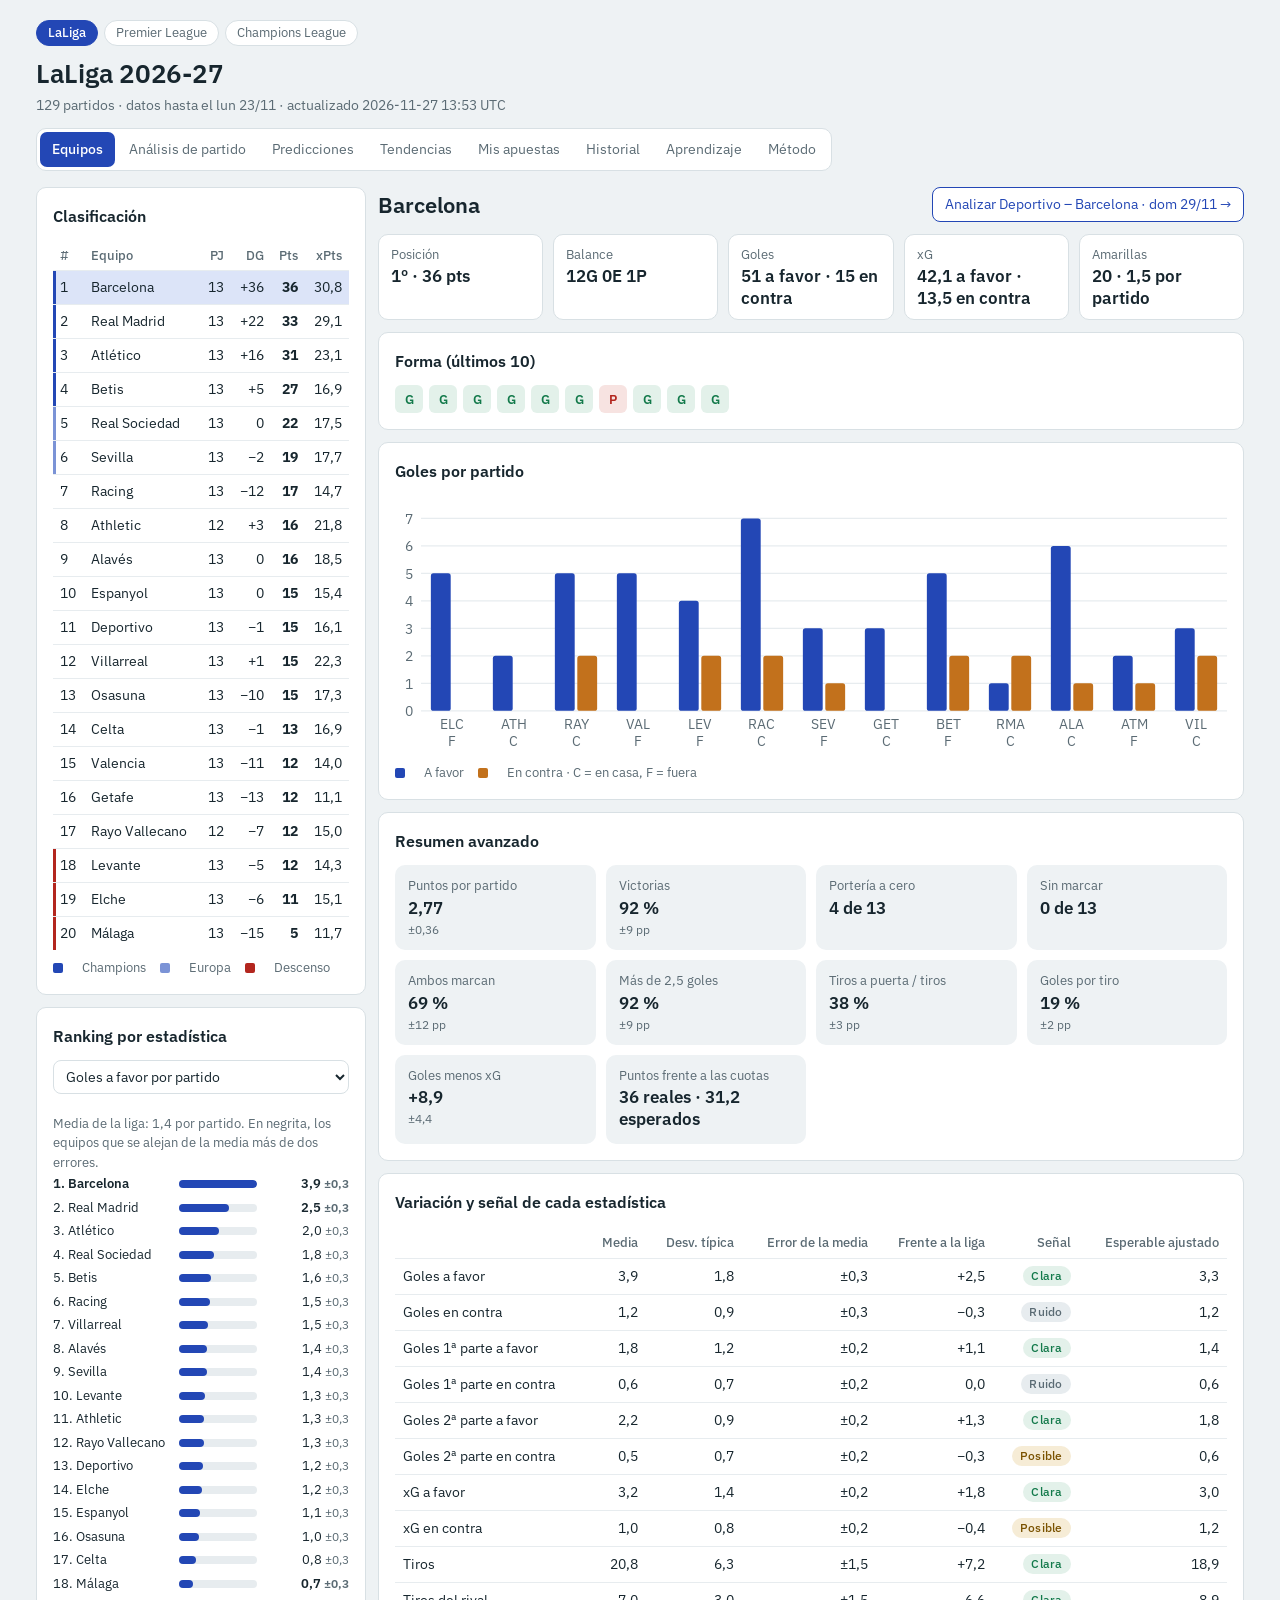
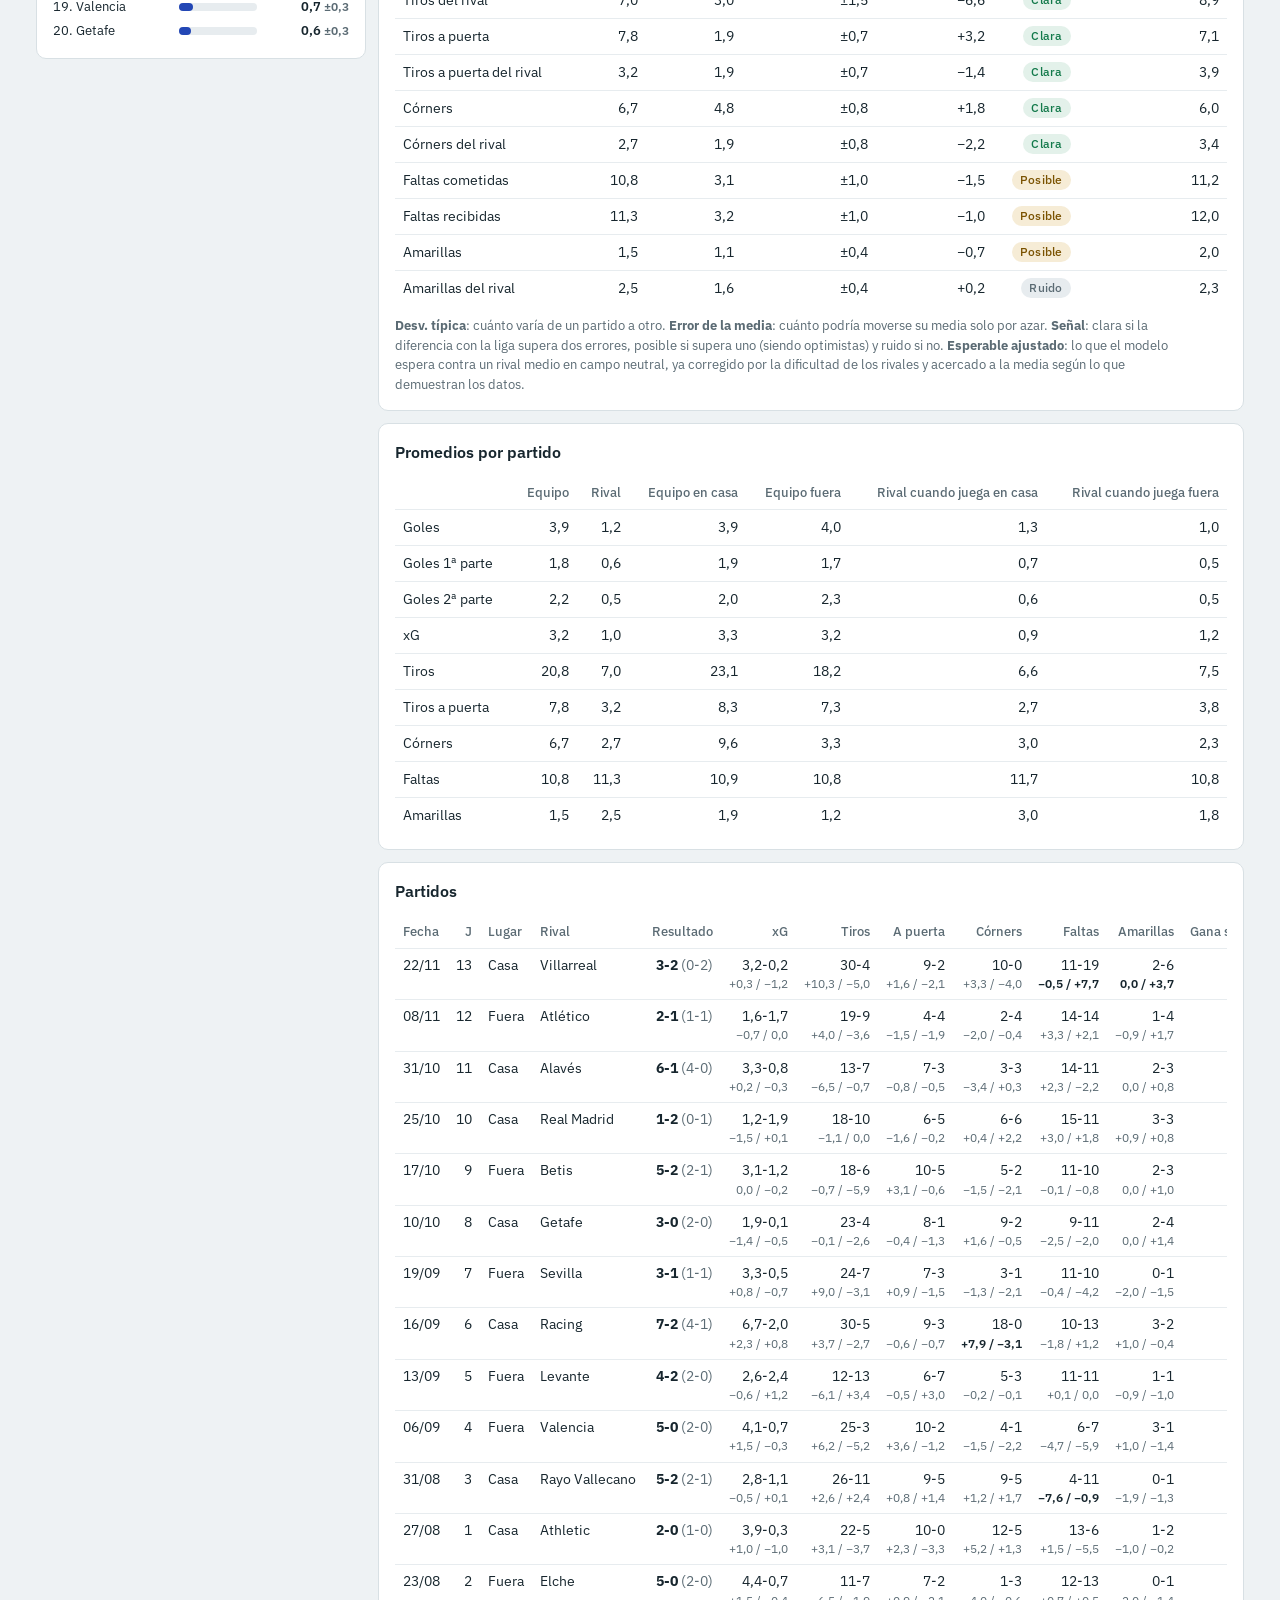
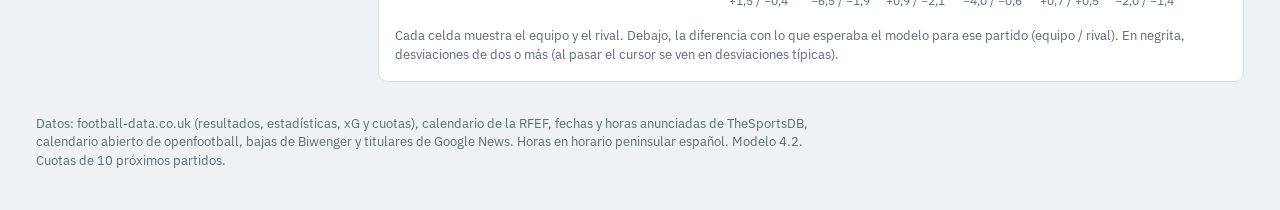
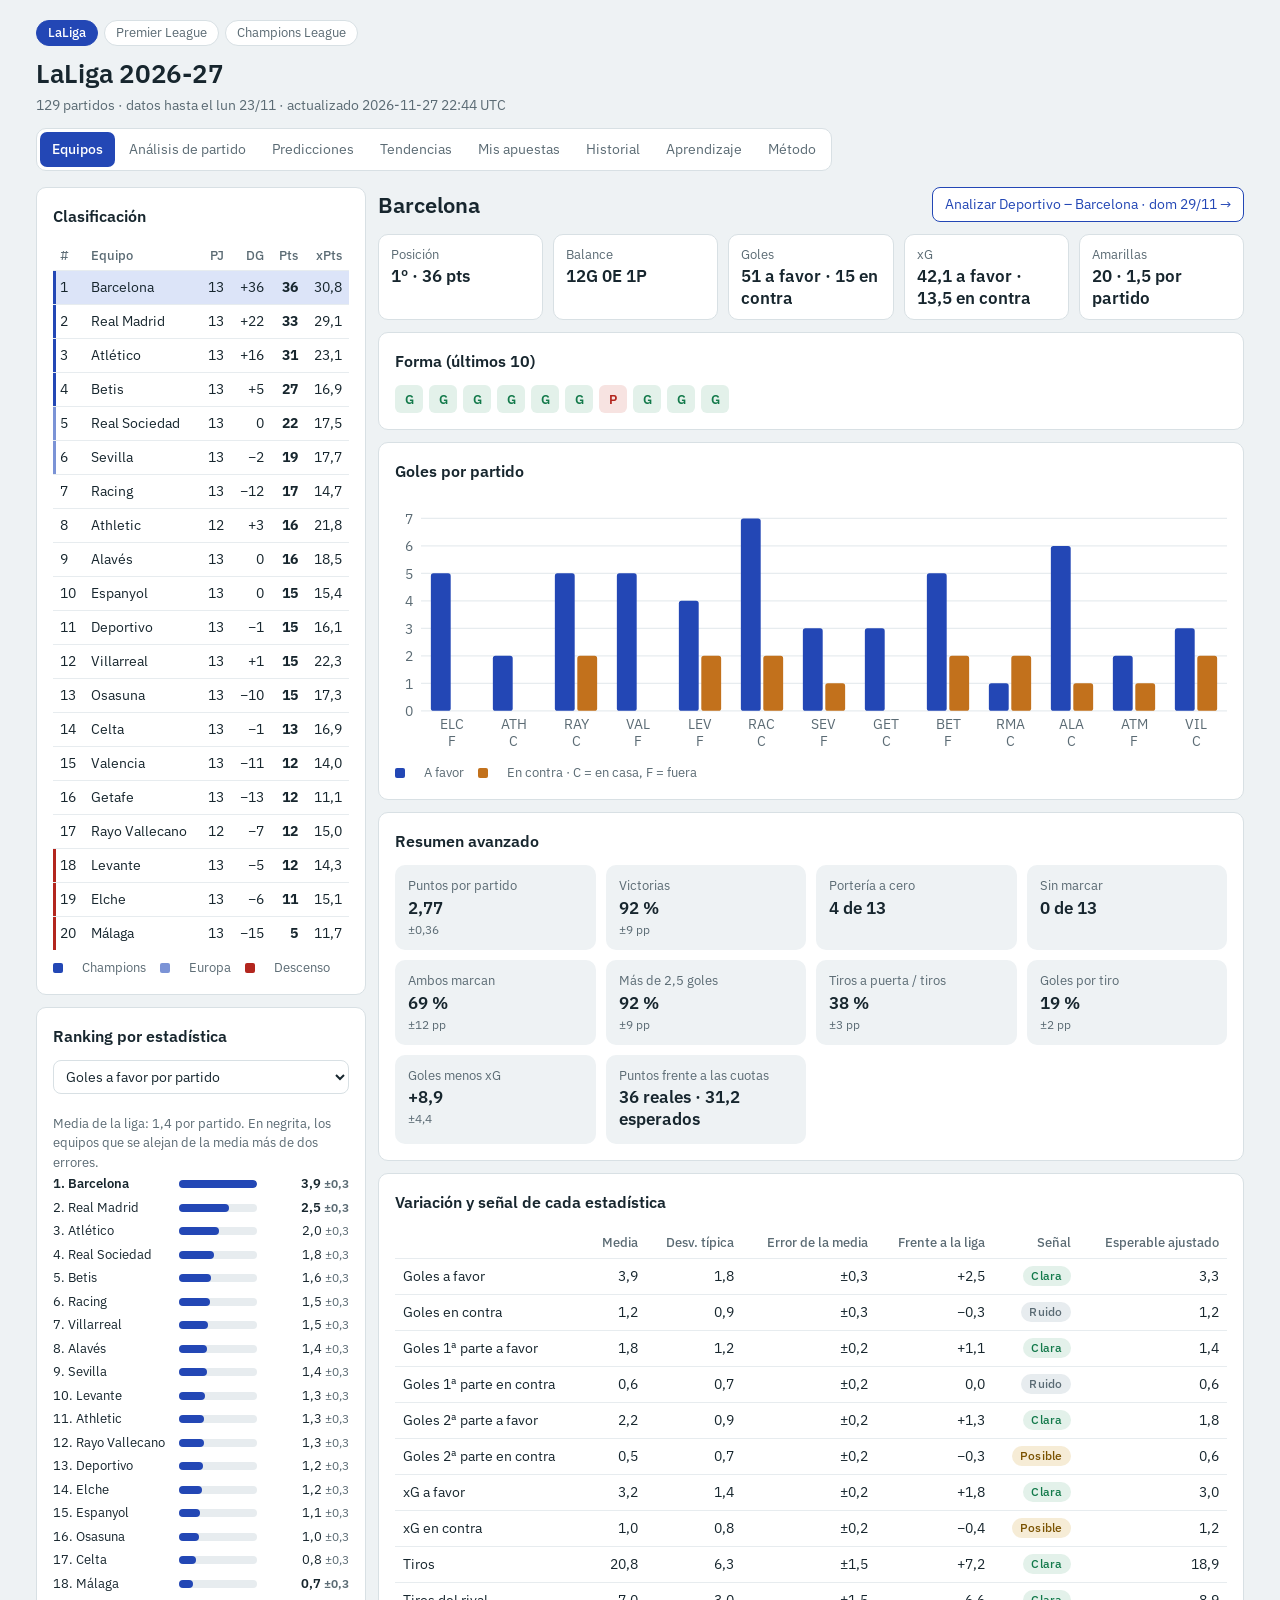
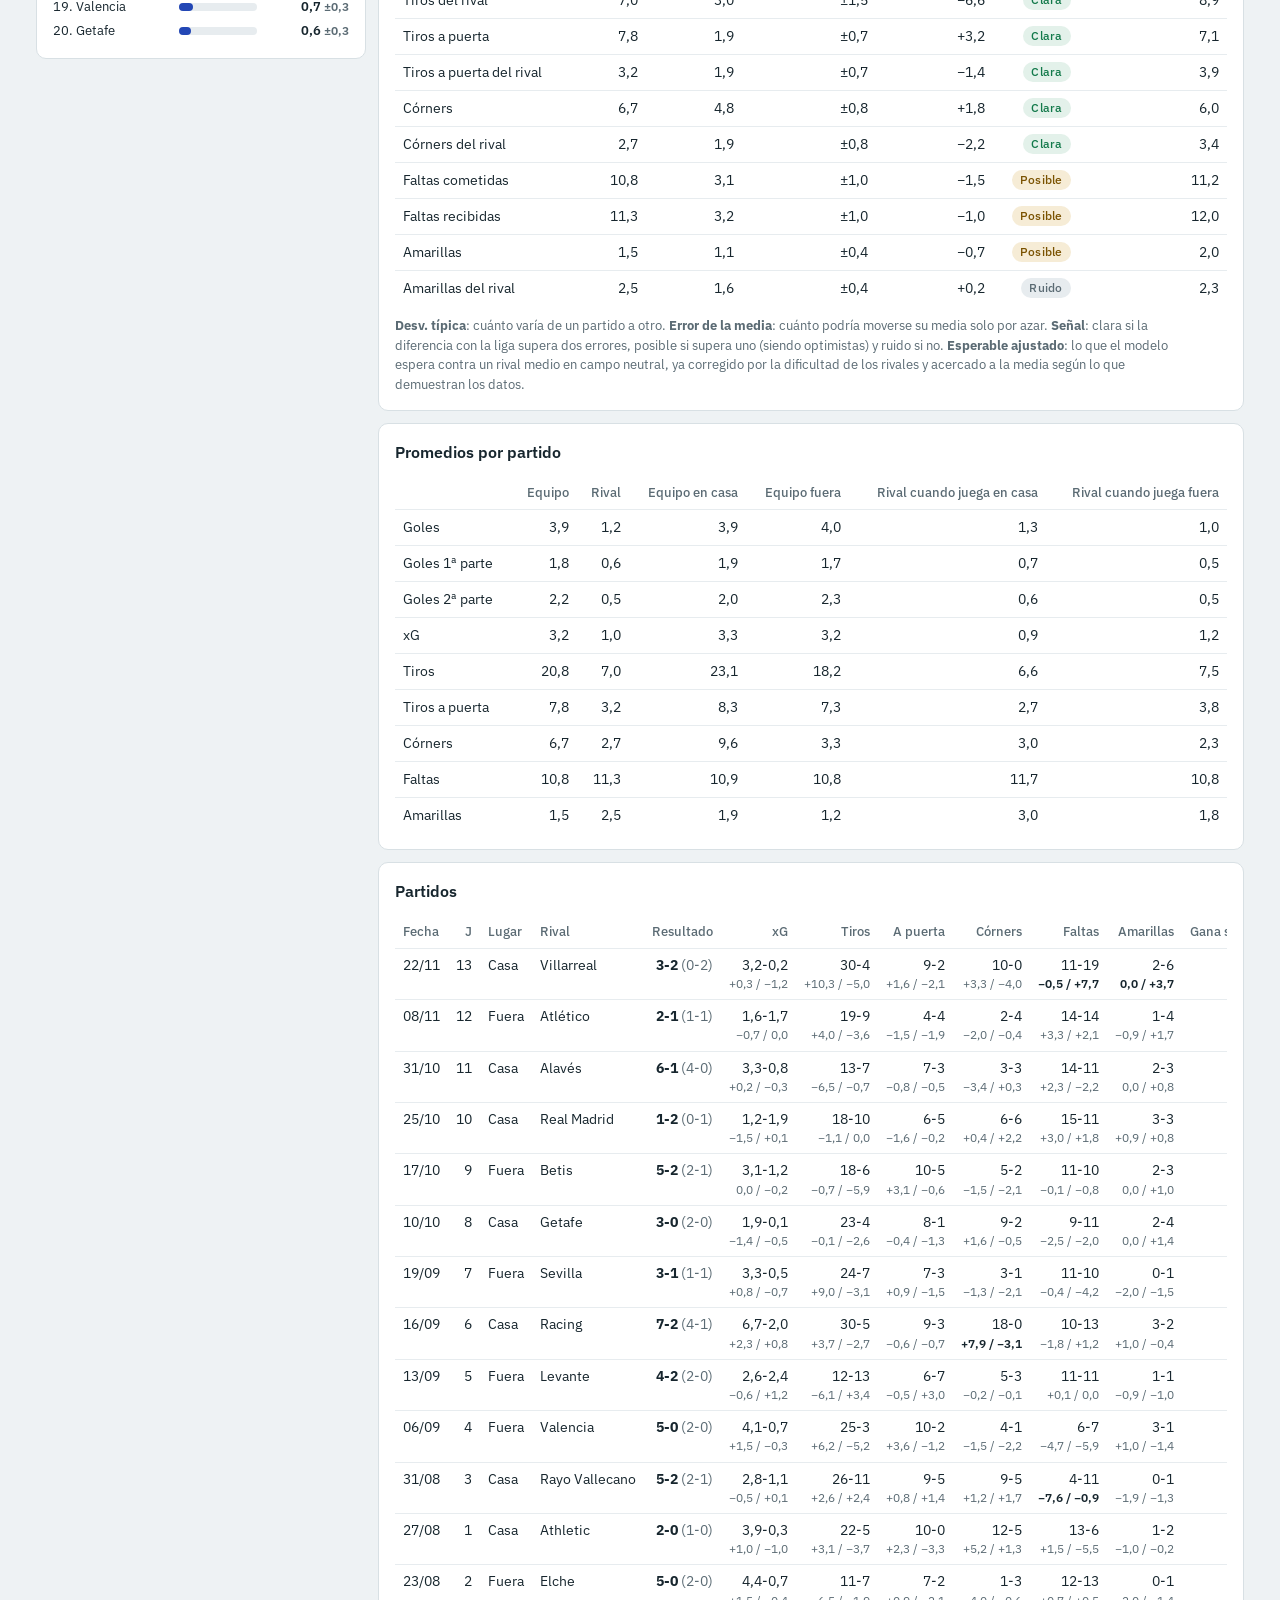
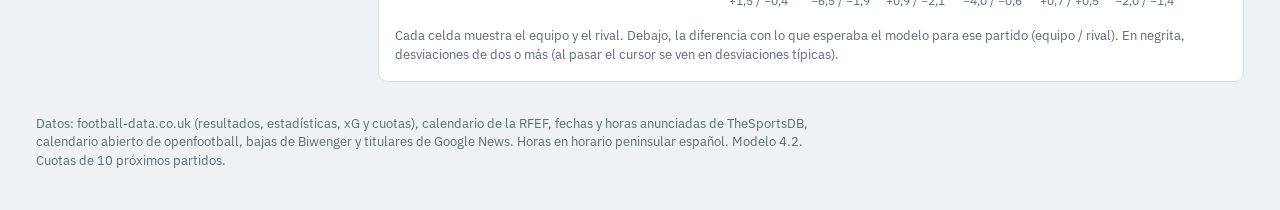
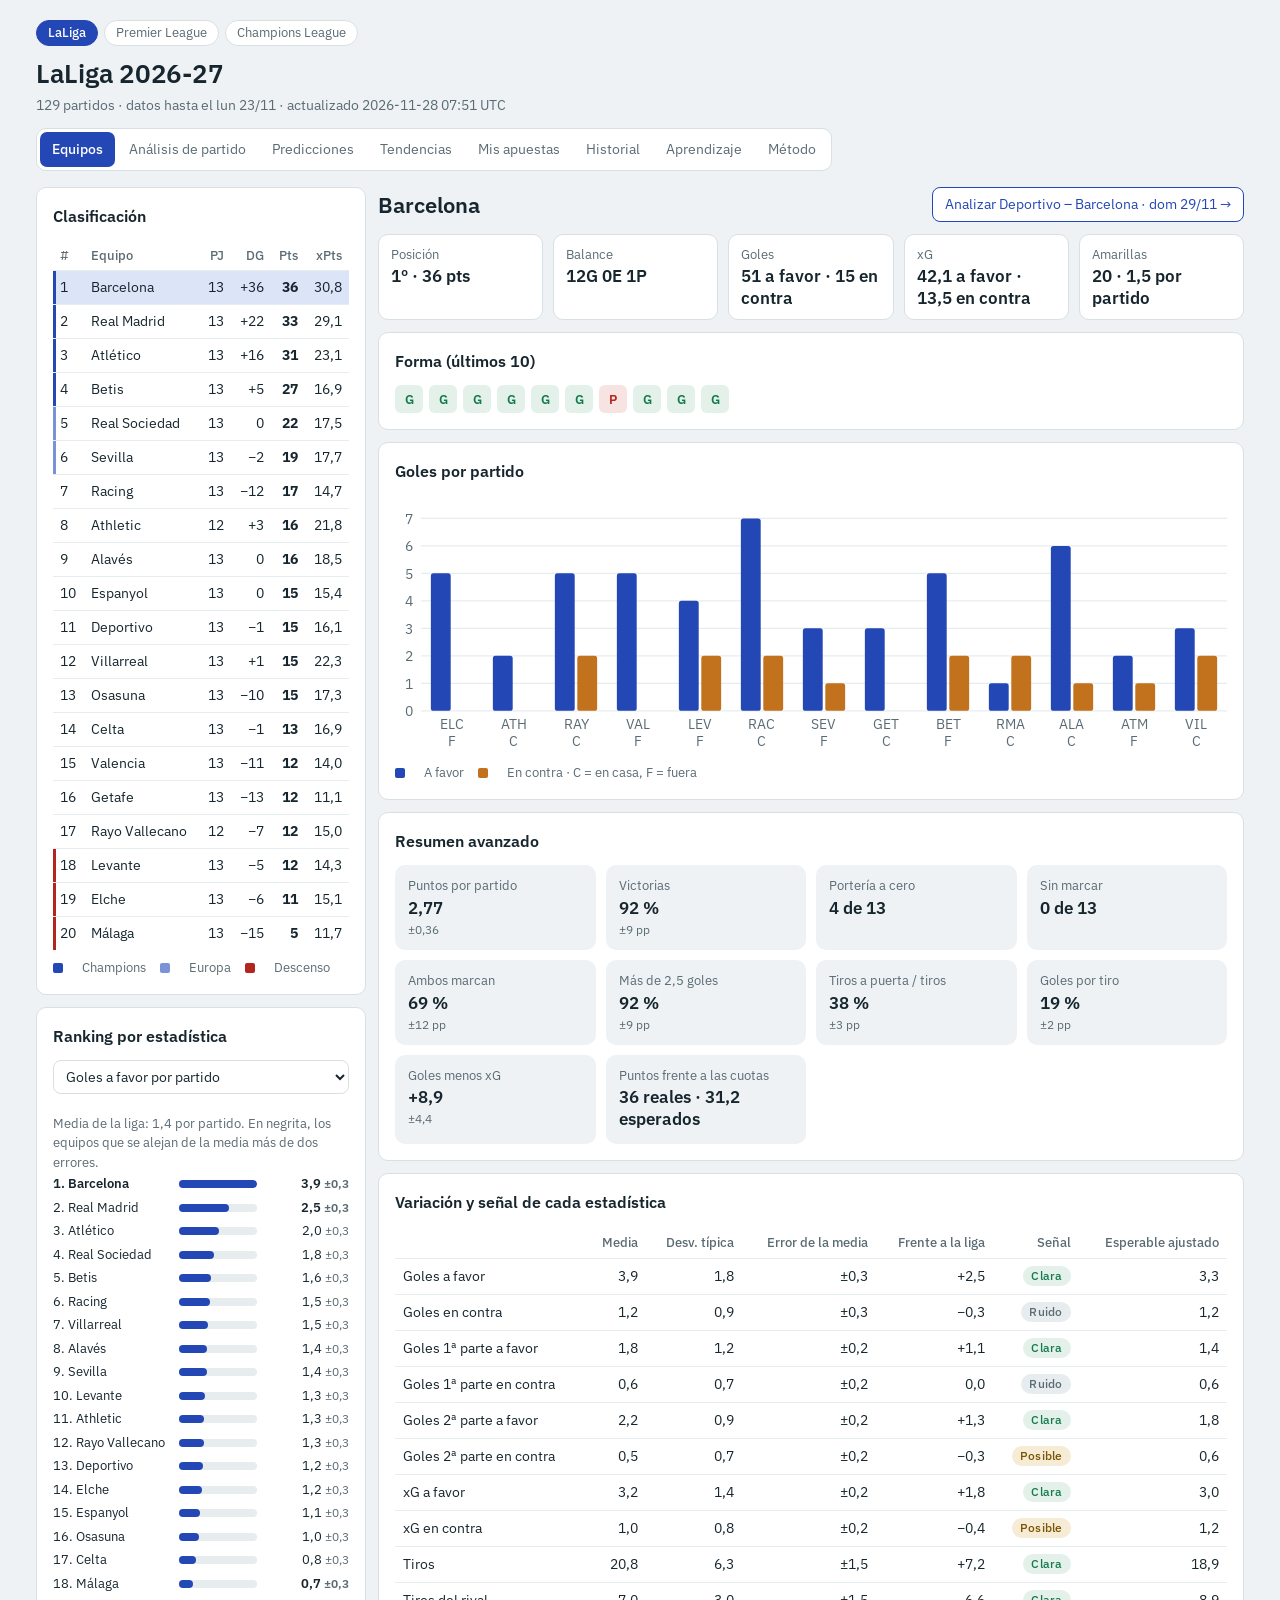
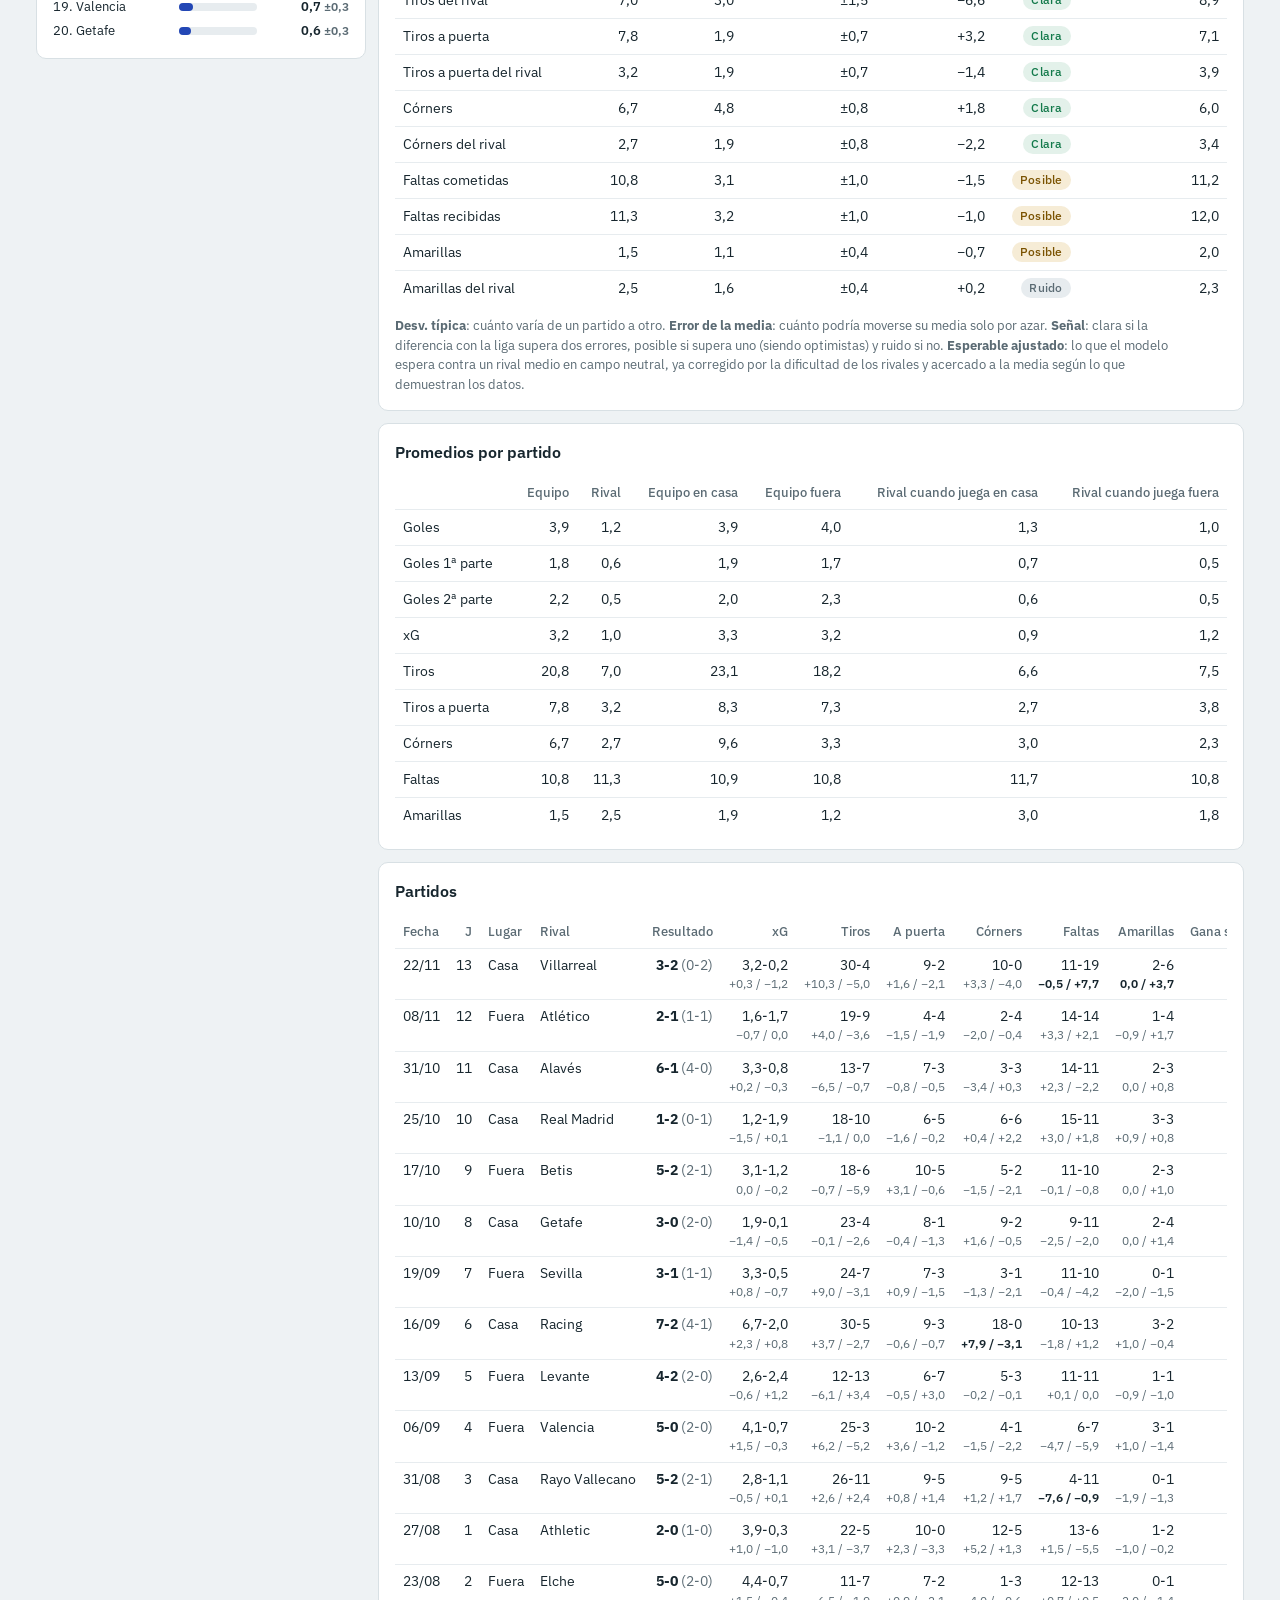
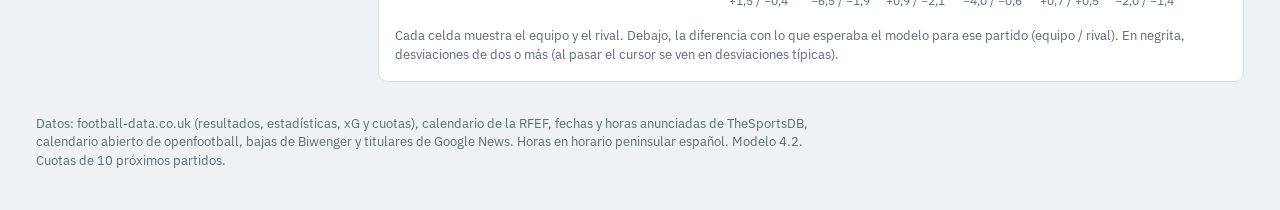
